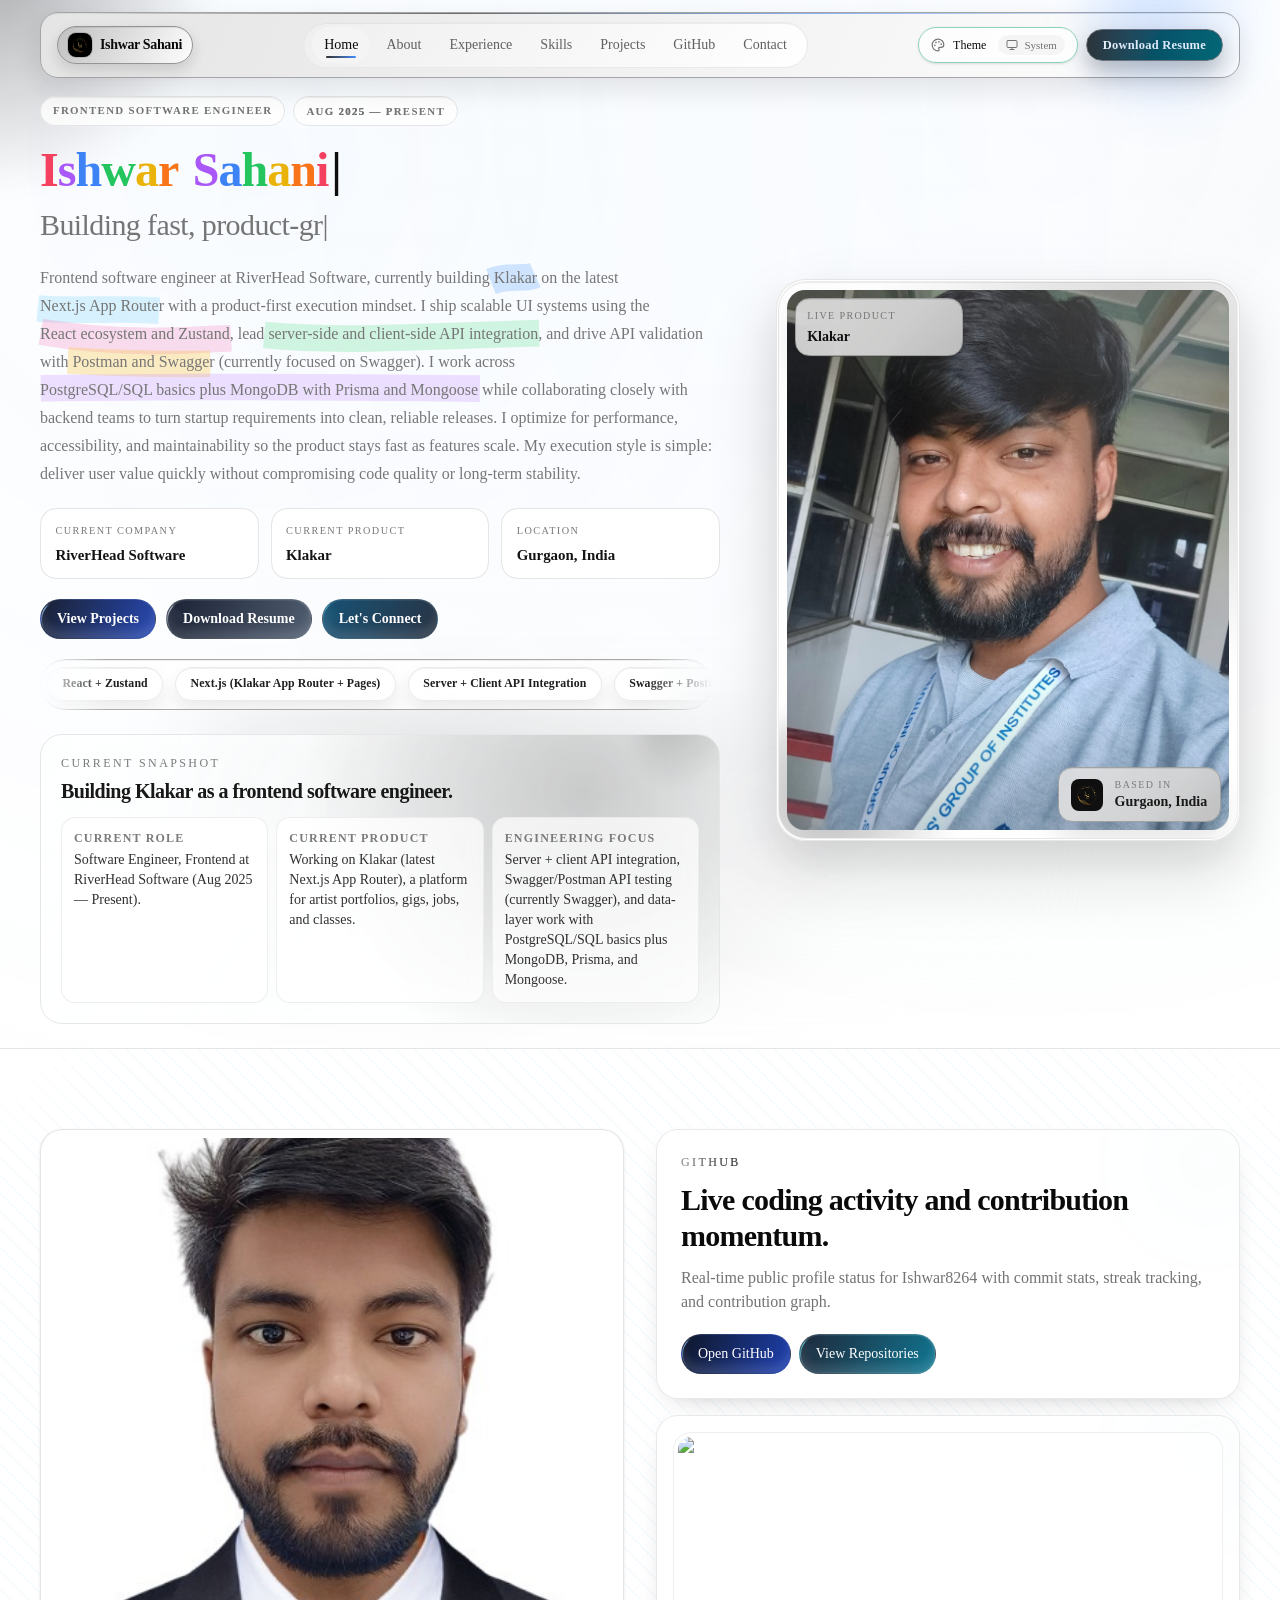
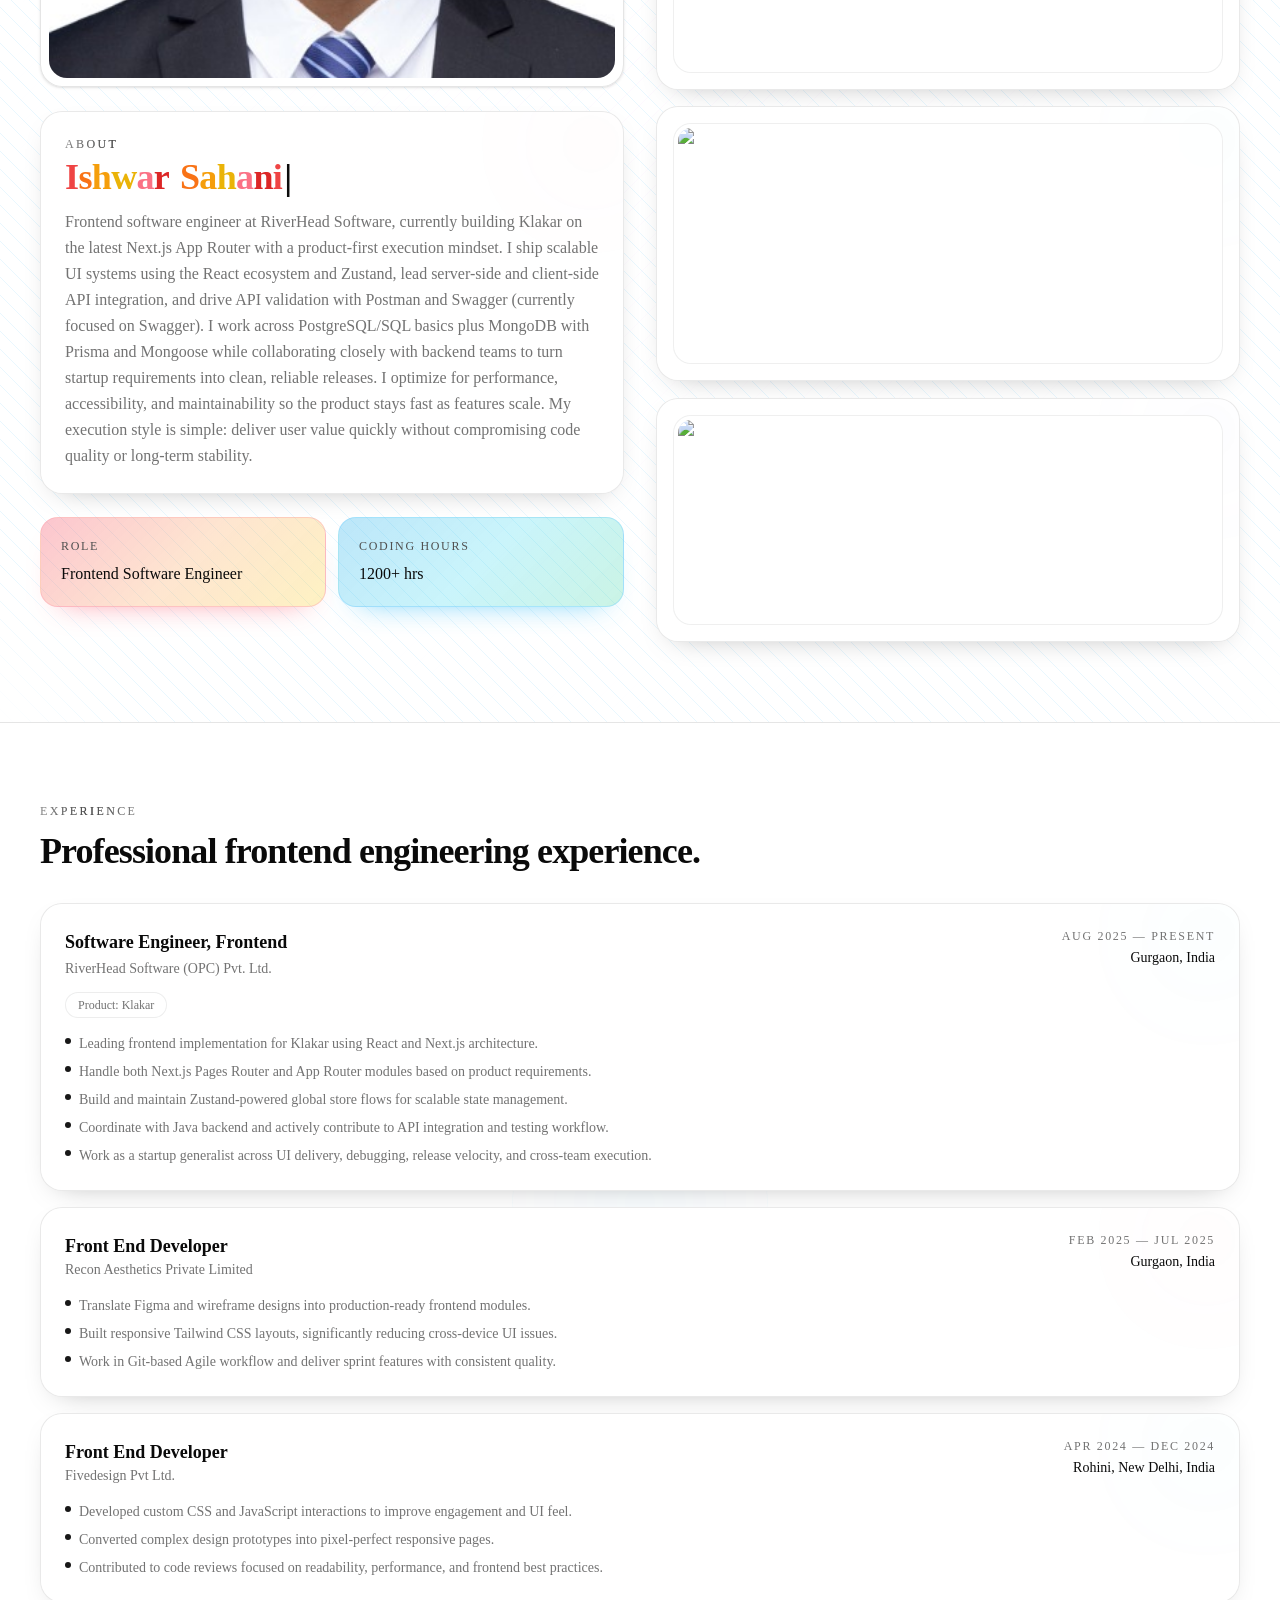
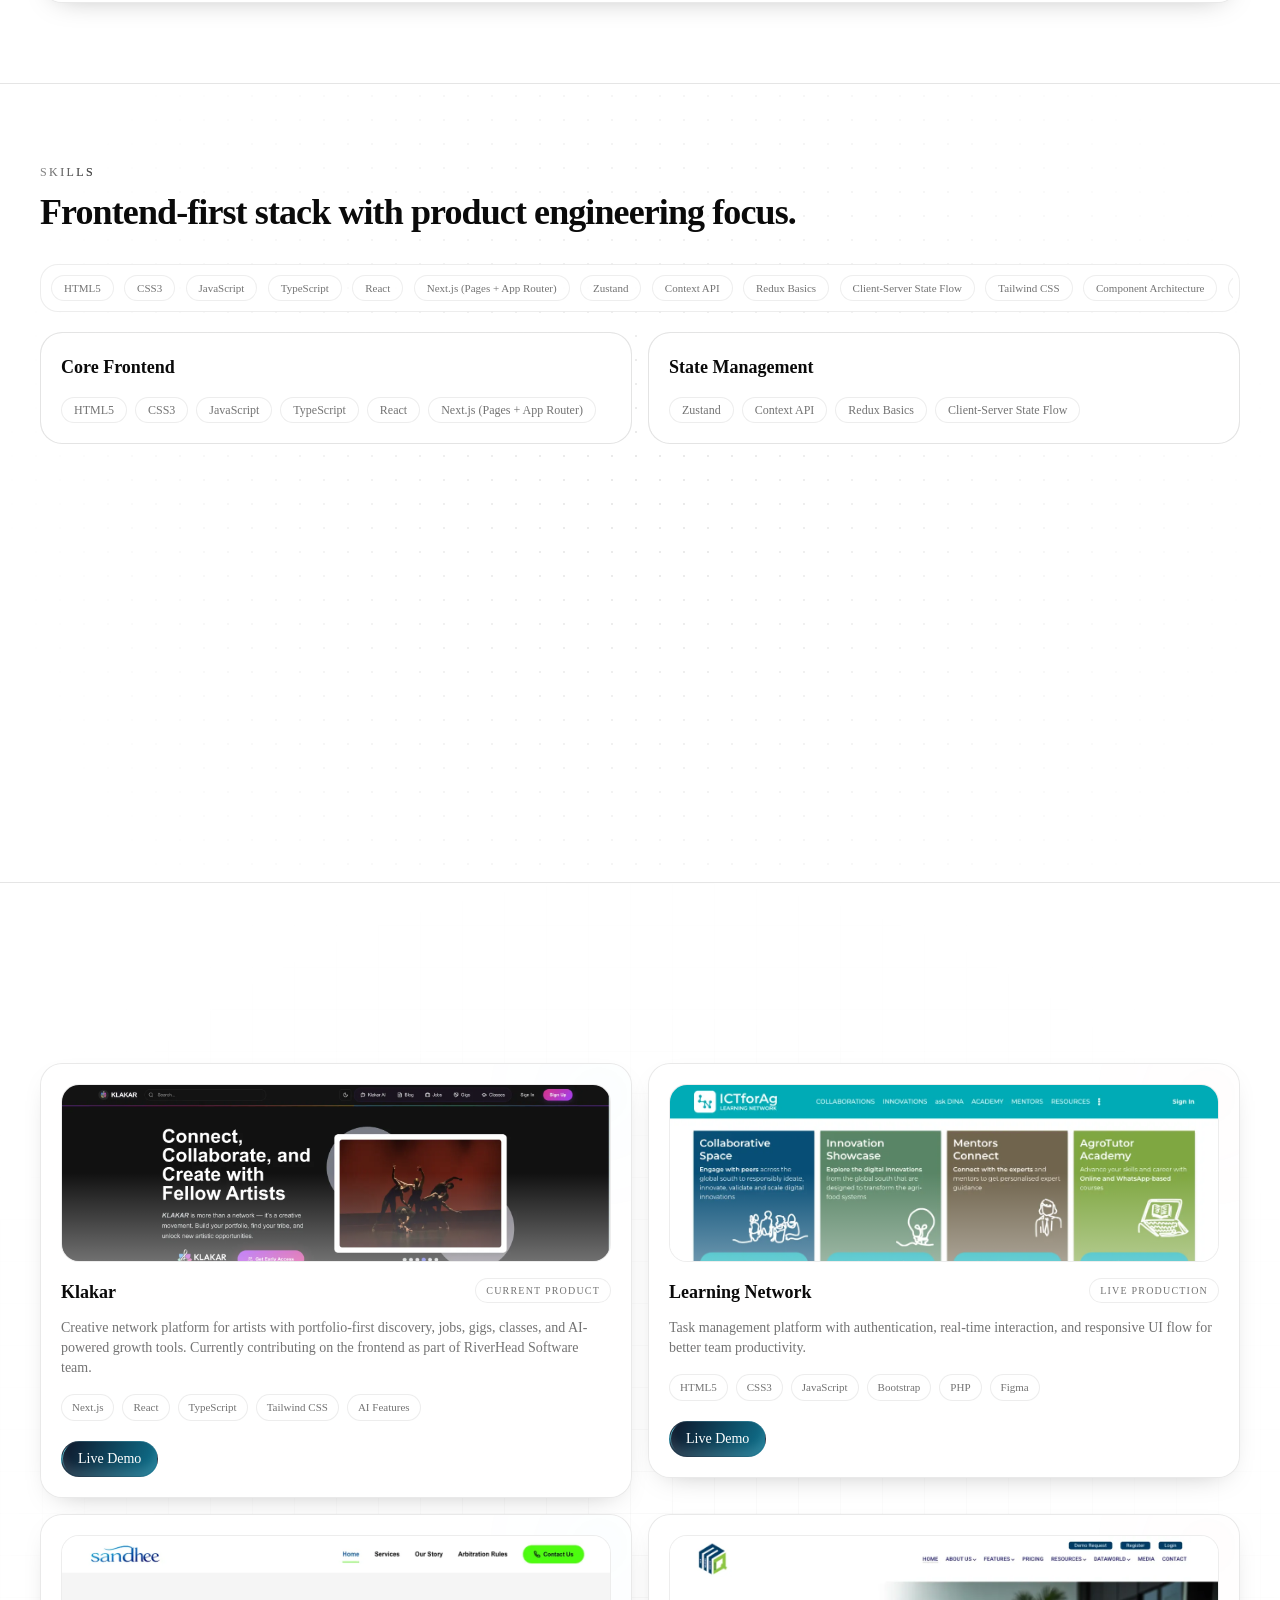
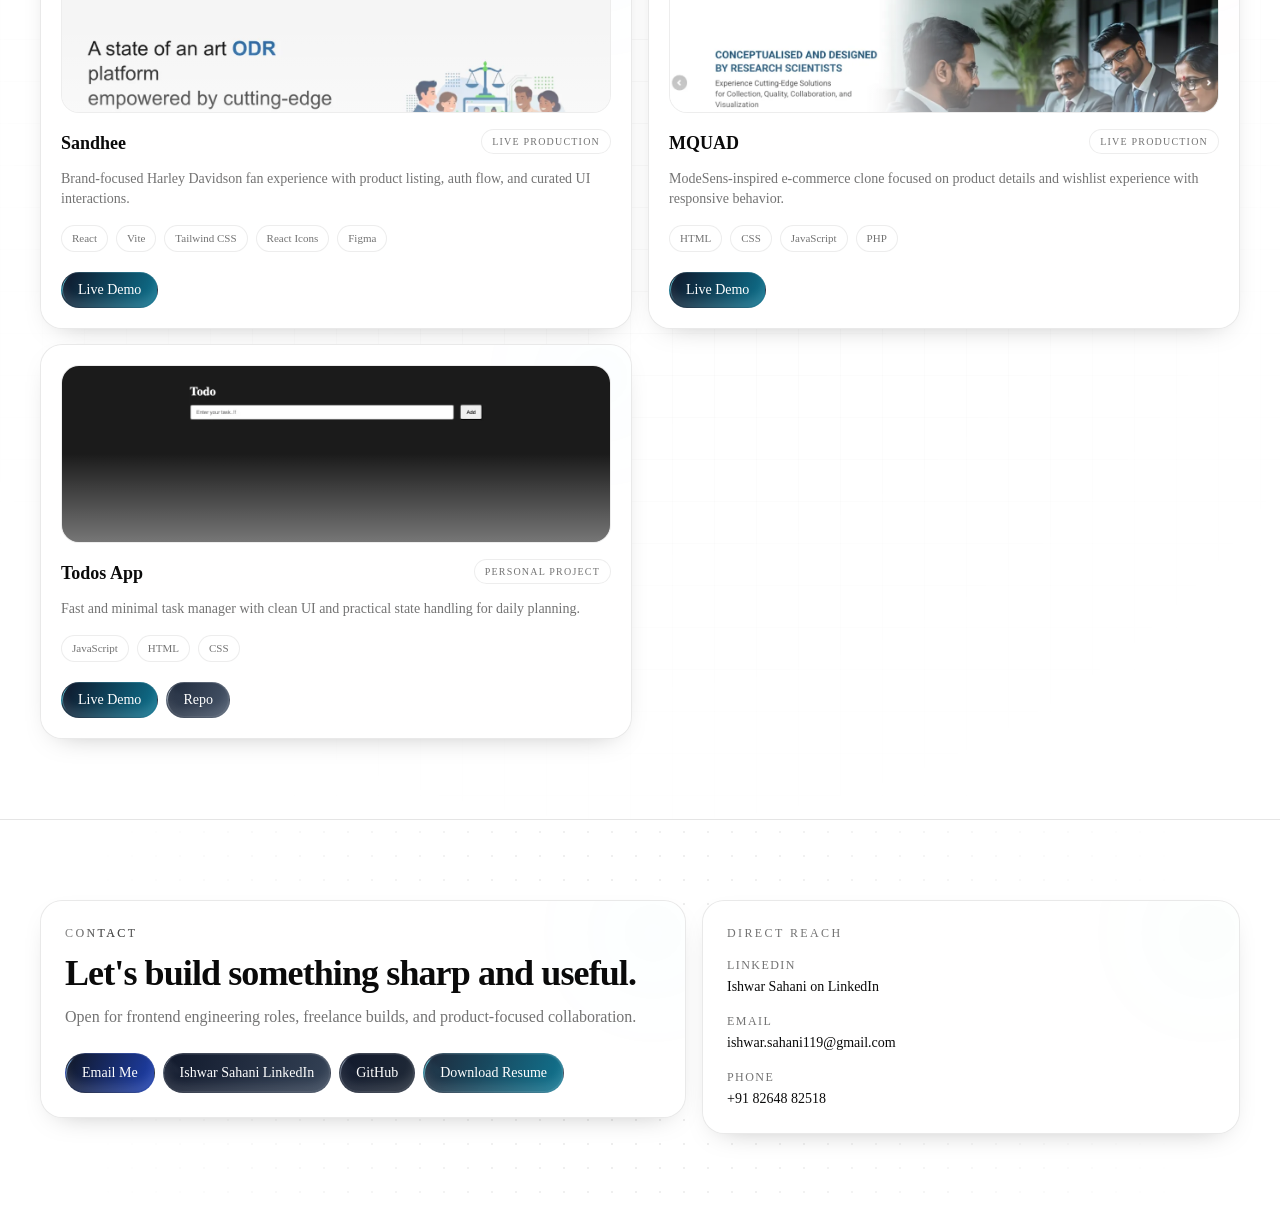
==== index.html @ e7cfccc3 "deploy: sync from Ishwar-portfolios Ishwar8264/Ishwar-portfolios@5ff9000e0f8aed02fa8dce75b6378cf4cdb" ====
<!DOCTYPE html><!--APe64No8SsorgvnJIvwfh--><html lang="en" data-theme="light"><head><meta charSet="utf-8"/><meta name="viewport" content="width=device-width, initial-scale=1"/><link rel="preload" href="/_next/static/media/797e433ab948586e-s.p.dbea232f.woff2" as="font" crossorigin="" type="font/woff2"/><link rel="preload" href="/_next/static/media/caa3a2e1cccd8315-s.p.853070df.woff2" as="font" crossorigin="" type="font/woff2"/><link rel="preload" as="image" href="/images/profile/img-2.jpeg"/><link rel="stylesheet" href="/_next/static/chunks/2473c16c0c2f6b5f.css" data-precedence="next"/><link rel="stylesheet" href="/_next/static/chunks/b6b9f4b87662d10c.css" data-precedence="next"/><link rel="preload" as="script" fetchPriority="low" href="/_next/static/chunks/5cfde6e378725494.js"/><script src="/_next/static/chunks/a226675e3e081fab.js" async=""></script><script src="/_next/static/chunks/944b1bac9eb97f57.js" async=""></script><script src="/_next/static/chunks/turbopack-bdfd19c14bf1aec5.js" async=""></script><script src="/_next/static/chunks/3e61cbef2b632a62.js" async=""></script><script src="/_next/static/chunks/22b500136fde671c.js" async=""></script><script src="/_next/static/chunks/7afe7a106416c6ff.js" async=""></script><script src="/_next/static/chunks/865cd0b466238447.js" async=""></script><script src="/_next/static/chunks/fa706fe1d84730b5.js" async=""></script><meta name="next-size-adjust" content=""/><title>Ishwar Sahani | Frontend Engineer</title><meta name="description" content="Modern portfolio of Ishwar Sahani, frontend software engineer focused on scalable UI architecture, performance, and startup product delivery."/><meta name="application-name" content="Ishwar Sahani"/><link rel="author" href="https://ishwar8264.github.io"/><meta name="author" content="Ishwar Sahani"/><link rel="manifest" href="/manifest.webmanifest"/><meta name="keywords" content="Ishwar Sahani,Frontend Engineer,Frontend Developer,Next.js Developer,React Developer,TypeScript,Tailwind CSS,Zustand,UI Performance,Portfolio Website,Gurgaon Frontend Engineer,Klakar,RiverHead Software"/><meta name="creator" content="Ishwar Sahani"/><meta name="publisher" content="Ishwar Sahani"/><meta name="robots" content="index, follow"/><meta name="googlebot" content="index, follow, max-video-preview:-1, max-image-preview:large, max-snippet:-1"/><meta name="category" content="technology"/><link rel="canonical" href="https://ishwar8264.github.io"/><meta name="mobile-web-app-capable" content="yes"/><meta name="apple-mobile-web-app-title" content="Ishwar"/><meta name="apple-mobile-web-app-status-bar-style" content="default"/><meta property="og:title" content="Ishwar Sahani | Frontend Engineer"/><meta property="og:description" content="Modern portfolio of Ishwar Sahani, frontend software engineer focused on scalable UI architecture, performance, and startup product delivery."/><meta property="og:url" content="https://ishwar8264.github.io"/><meta property="og:site_name" content="Ishwar Sahani"/><meta property="og:locale" content="en_IN"/><meta property="og:image" content="https://ishwar8264.github.io/icon.png"/><meta property="og:image:width" content="256"/><meta property="og:image:height" content="256"/><meta property="og:image:alt" content="Ishwar Sahani website logo"/><meta property="og:type" content="website"/><meta name="twitter:card" content="summary_large_image"/><meta name="twitter:creator" content="@Ishwar8264"/><meta name="twitter:title" content="Ishwar Sahani | Frontend Engineer"/><meta name="twitter:description" content="Modern portfolio of Ishwar Sahani, frontend software engineer focused on scalable UI architecture, performance, and startup product delivery."/><meta name="twitter:image" content="https://ishwar8264.github.io/icon.png"/><link rel="shortcut icon" href="/favicon.ico"/><link rel="icon" href="/favicon.ico?favicon.ec75c45a.ico" sizes="48x48" type="image/x-icon"/><link rel="icon" href="/favicon.ico" type="image/x-icon" sizes="48x48"/><link rel="icon" href="/icon.png" type="image/png" sizes="256x256"/><link rel="apple-touch-icon" href="/apple-icon.png" sizes="180x180" type="image/png"/><script>
  (() => {
    try {
      const storageKey = "ishwar-theme";
      const allowedThemes = ["system","light","dark","sunset","ocean","forest"];
      const darkThemes = ["dark","sunset","forest"];
      const fallbackTheme = "system";
      const getSystemTheme = () =>
        window.matchMedia("(prefers-color-scheme: dark)").matches
          ? "dark"
          : "light";

      const persisted = localStorage.getItem(storageKey);
      let nextTheme = fallbackTheme;

      if (persisted) {
        try {
          const parsed = JSON.parse(persisted);
          const storedTheme = parsed?.state?.theme;
          if (allowedThemes.includes(storedTheme)) {
            nextTheme = storedTheme;
          }
        } catch {
          if (allowedThemes.includes(persisted)) {
            nextTheme = persisted;
          }
        }
      }

      const resolvedTheme = nextTheme === "system" ? getSystemTheme() : nextTheme;
      const root = document.documentElement;
      root.setAttribute("data-theme-preference", nextTheme);
      root.setAttribute("data-theme", resolvedTheme);
      root.classList.toggle("dark", darkThemes.includes(resolvedTheme));
    } catch {
      // no-op
    }
  })();
</script><script src="/_next/static/chunks/a6dad97d9634a72d.js" noModule=""></script></head><body class="geist_a71539c9-module__T19VSG__variable geist_mono_8d43a2aa-module__8Li5zG__variable antialiased"><div hidden=""><!--$--><!--/$--></div><header class="portfolio-nav-root fixed inset-x-0 top-0 z-40"><div class="portfolio-nav-shell mx-auto mt-3 flex w-[min(1200px,95%)] items-center rounded-2xl border px-3 backdrop-blur-md md:px-4"><div class="flex h-14 w-full items-center justify-between gap-3 md:h-16"><a href="#home" class="portfolio-nav-brand shrink-0 rounded-full px-2.5 py-1.5 text-sm font-semibold tracking-tight"><span class="flex items-center gap-2"><img alt="Ishwar logo" loading="lazy" width="24" height="24" decoding="async" data-nimg="1" class="size-6 rounded-md object-contain" style="color:transparent" src="/images/profile/ishwar-logo.png"/><span class="hidden sm:inline">Ishwar Sahani</span><span class="sm:hidden">Ishwar</span></span></a><nav class="portfolio-nav-menu portfolio-nav-menu-tablet hidden items-center gap-1 rounded-full px-1.5 py-1 md:flex lg:hidden" aria-label="Primary"><a href="#home" class="portfolio-nav-link rounded-full font-medium text-muted-foreground transition-all px-2.5 py-1.5 text-xs portfolio-nav-link-active" aria-current="page">Home</a><a href="#about" class="portfolio-nav-link rounded-full font-medium text-muted-foreground transition-all px-2.5 py-1.5 text-xs">About</a><a href="#experience" class="portfolio-nav-link rounded-full font-medium text-muted-foreground transition-all px-2.5 py-1.5 text-xs">Experience</a><a href="#skills" class="portfolio-nav-link rounded-full font-medium text-muted-foreground transition-all px-2.5 py-1.5 text-xs">Skills</a><a href="#projects" class="portfolio-nav-link rounded-full font-medium text-muted-foreground transition-all px-2.5 py-1.5 text-xs">Projects</a><a href="#github" class="portfolio-nav-link rounded-full font-medium text-muted-foreground transition-all px-2.5 py-1.5 text-xs">GitHub</a><a href="#contact" class="portfolio-nav-link rounded-full font-medium text-muted-foreground transition-all px-2.5 py-1.5 text-xs">Contact</a></nav><nav class="portfolio-nav-menu portfolio-nav-menu-desktop hidden items-center gap-1 rounded-full px-2 py-1 lg:flex" aria-label="Primary"><a href="#home" class="portfolio-nav-link rounded-full px-3 py-2 text-sm font-medium text-muted-foreground transition-all portfolio-nav-link-active" aria-current="page">Home</a><a href="#about" class="portfolio-nav-link rounded-full px-3 py-2 text-sm font-medium text-muted-foreground transition-all">About</a><a href="#experience" class="portfolio-nav-link rounded-full px-3 py-2 text-sm font-medium text-muted-foreground transition-all">Experience</a><a href="#skills" class="portfolio-nav-link rounded-full px-3 py-2 text-sm font-medium text-muted-foreground transition-all">Skills</a><a href="#projects" class="portfolio-nav-link rounded-full px-3 py-2 text-sm font-medium text-muted-foreground transition-all">Projects</a><a href="#github" class="portfolio-nav-link rounded-full px-3 py-2 text-sm font-medium text-muted-foreground transition-all">GitHub</a><a href="#contact" class="portfolio-nav-link rounded-full px-3 py-2 text-sm font-medium text-muted-foreground transition-all">Contact</a></nav><div class="portfolio-nav-actions flex items-center gap-2"><div class="relative portfolio-nav-theme hidden md:block"><button type="button" tabindex="0" aria-haspopup="menu" id="base-ui-_R_6otb_" data-slot="dropdown-menu-trigger" aria-label="Change theme" class="group/button inline-flex shrink-0 items-center border bg-clip-padding font-medium whitespace-nowrap transition-all outline-none select-none focus-visible:border-ring focus-visible:ring-3 focus-visible:ring-ring/50 active:translate-y-px disabled:pointer-events-none disabled:opacity-50 aria-invalid:border-destructive aria-invalid:ring-3 aria-invalid:ring-destructive/20 dark:aria-invalid:border-destructive/50 dark:aria-invalid:ring-destructive/40 [&amp;_svg]:pointer-events-none [&amp;_svg]:shrink-0 border-border bg-background hover:bg-muted hover:text-foreground aria-expanded:bg-muted aria-expanded:text-foreground dark:border-input dark:bg-input/30 dark:hover:bg-input/50 gap-1 text-[0.8rem] in-data-[slot=button-group]:rounded-lg has-data-[icon=inline-end]:pr-1.5 has-data-[icon=inline-start]:pl-1.5 [&amp;_svg:not([class*=&#x27;size-&#x27;])]:size-3.5 portfolio-nav-theme-trigger h-9 rounded-full px-3 text-foreground shadow-sm justify-center"><span class="flex items-center gap-2"><svg xmlns="http://www.w3.org/2000/svg" width="24" height="24" viewBox="0 0 24 24" fill="none" stroke="currentColor" stroke-width="2" stroke-linecap="round" stroke-linejoin="round" class="lucide lucide-palette size-3.5 text-muted-foreground" aria-hidden="true"><path d="M12 22a1 1 0 0 1 0-20 10 9 0 0 1 10 9 5 5 0 0 1-5 5h-2.25a1.75 1.75 0 0 0-1.4 2.8l.3.4a1.75 1.75 0 0 1-1.4 2.8z"></path><circle cx="13.5" cy="6.5" r=".5" fill="currentColor"></circle><circle cx="17.5" cy="10.5" r=".5" fill="currentColor"></circle><circle cx="6.5" cy="12.5" r=".5" fill="currentColor"></circle><circle cx="8.5" cy="7.5" r=".5" fill="currentColor"></circle></svg><span class="text-xs font-medium">Theme</span></span><span class="ml-2 inline-flex items-center gap-1.5 rounded-full bg-muted px-2 py-0.5 text-[11px] font-medium text-muted-foreground"><svg xmlns="http://www.w3.org/2000/svg" width="24" height="24" viewBox="0 0 24 24" fill="none" stroke="currentColor" stroke-width="2" stroke-linecap="round" stroke-linejoin="round" class="lucide lucide-monitor size-3" aria-hidden="true"><rect width="20" height="14" x="2" y="3" rx="2"></rect><line x1="8" x2="16" y1="21" y2="21"></line><line x1="12" x2="12" y1="17" y2="21"></line></svg>System</span></button></div><a href="/resume/resume_ishwar_sahani.pdf" download="" class="portfolio-nav-cta h-8 items-center justify-center rounded-full px-4 text-[0.78rem] font-semibold tracking-[0.02em] transition-all hidden md:inline-flex">Download Resume</a><div class="md:hidden"><button type="button" tabindex="0" data-slot="button" aria-label="Open menu" aria-expanded="false" class="group/button inline-flex shrink-0 items-center justify-center border bg-clip-padding text-sm font-medium whitespace-nowrap transition-all outline-none select-none focus-visible:border-ring focus-visible:ring-3 focus-visible:ring-ring/50 active:translate-y-px disabled:pointer-events-none disabled:opacity-50 aria-invalid:border-destructive aria-invalid:ring-3 aria-invalid:ring-destructive/20 dark:aria-invalid:border-destructive/50 dark:aria-invalid:ring-destructive/40 [&amp;_svg]:pointer-events-none [&amp;_svg]:shrink-0 [&amp;_svg:not([class*=&#x27;size-&#x27;])]:size-4 border-border bg-background hover:bg-muted hover:text-foreground aria-expanded:bg-muted aria-expanded:text-foreground dark:border-input dark:bg-input/30 dark:hover:bg-input/50 size-7 rounded-[min(var(--radius-md),12px)] in-data-[slot=button-group]:rounded-lg portfolio-nav-toggle"><svg xmlns="http://www.w3.org/2000/svg" width="24" height="24" viewBox="0 0 24 24" fill="none" stroke="currentColor" stroke-width="2" stroke-linecap="round" stroke-linejoin="round" class="lucide lucide-menu" aria-hidden="true"><path d="M4 5h16"></path><path d="M4 12h16"></path><path d="M4 19h16"></path></svg></button><button aria-hidden="true" class="fixed inset-0 z-40 bg-background/60 backdrop-blur-sm transition-opacity pointer-events-none opacity-0"></button><div class="portfolio-nav-mobile-panel fixed inset-x-4 top-[4.7rem] z-50 rounded-2xl border p-3 transition-all pointer-events-none -translate-y-2 opacity-0"><nav class="grid gap-1"><a href="#home" class="portfolio-nav-mobile-link rounded-lg px-3 py-2 text-sm font-medium transition-colors portfolio-nav-mobile-link-active" aria-current="page">Home</a><a href="#about" class="portfolio-nav-mobile-link rounded-lg px-3 py-2 text-sm font-medium transition-colors">About</a><a href="#experience" class="portfolio-nav-mobile-link rounded-lg px-3 py-2 text-sm font-medium transition-colors">Experience</a><a href="#skills" class="portfolio-nav-mobile-link rounded-lg px-3 py-2 text-sm font-medium transition-colors">Skills</a><a href="#projects" class="portfolio-nav-mobile-link rounded-lg px-3 py-2 text-sm font-medium transition-colors">Projects</a><a href="#github" class="portfolio-nav-mobile-link rounded-lg px-3 py-2 text-sm font-medium transition-colors">GitHub</a><a href="#contact" class="portfolio-nav-mobile-link rounded-lg px-3 py-2 text-sm font-medium transition-colors">Contact</a></nav><div class="portfolio-nav-mobile-divider mt-3 border-t pt-3"><div class="relative w-full portfolio-nav-theme"><button type="button" tabindex="0" aria-haspopup="menu" id="base-ui-_R_3notb_" data-slot="dropdown-menu-trigger" aria-label="Change theme" class="group/button inline-flex shrink-0 items-center border bg-clip-padding font-medium whitespace-nowrap transition-all outline-none select-none focus-visible:border-ring focus-visible:ring-3 focus-visible:ring-ring/50 active:translate-y-px disabled:pointer-events-none disabled:opacity-50 aria-invalid:border-destructive aria-invalid:ring-3 aria-invalid:ring-destructive/20 dark:aria-invalid:border-destructive/50 dark:aria-invalid:ring-destructive/40 [&amp;_svg]:pointer-events-none [&amp;_svg]:shrink-0 border-border bg-background hover:bg-muted hover:text-foreground aria-expanded:bg-muted aria-expanded:text-foreground dark:border-input dark:bg-input/30 dark:hover:bg-input/50 gap-1 text-[0.8rem] in-data-[slot=button-group]:rounded-lg has-data-[icon=inline-end]:pr-1.5 has-data-[icon=inline-start]:pl-1.5 [&amp;_svg:not([class*=&#x27;size-&#x27;])]:size-3.5 portfolio-nav-theme-trigger h-9 rounded-full px-3 text-foreground shadow-sm w-full justify-between"><span class="flex items-center gap-2"><svg xmlns="http://www.w3.org/2000/svg" width="24" height="24" viewBox="0 0 24 24" fill="none" stroke="currentColor" stroke-width="2" stroke-linecap="round" stroke-linejoin="round" class="lucide lucide-palette size-3.5 text-muted-foreground" aria-hidden="true"><path d="M12 22a1 1 0 0 1 0-20 10 9 0 0 1 10 9 5 5 0 0 1-5 5h-2.25a1.75 1.75 0 0 0-1.4 2.8l.3.4a1.75 1.75 0 0 1-1.4 2.8z"></path><circle cx="13.5" cy="6.5" r=".5" fill="currentColor"></circle><circle cx="17.5" cy="10.5" r=".5" fill="currentColor"></circle><circle cx="6.5" cy="12.5" r=".5" fill="currentColor"></circle><circle cx="8.5" cy="7.5" r=".5" fill="currentColor"></circle></svg><span class="text-xs font-medium">Theme</span></span><span class="ml-2 inline-flex items-center gap-1.5 rounded-full bg-muted px-2 py-0.5 text-[11px] font-medium text-muted-foreground"><svg xmlns="http://www.w3.org/2000/svg" width="24" height="24" viewBox="0 0 24 24" fill="none" stroke="currentColor" stroke-width="2" stroke-linecap="round" stroke-linejoin="round" class="lucide lucide-monitor size-3" aria-hidden="true"><rect width="20" height="14" x="2" y="3" rx="2"></rect><line x1="8" x2="16" y1="21" y2="21"></line><line x1="12" x2="12" y1="17" y2="21"></line></svg>System</span></button></div></div><a class="group/button inline-flex shrink-0 items-center border border-transparent bg-clip-padding whitespace-nowrap transition-all outline-none select-none focus-visible:border-ring focus-visible:ring-3 focus-visible:ring-ring/50 active:translate-y-px disabled:pointer-events-none disabled:opacity-50 aria-invalid:border-destructive aria-invalid:ring-3 aria-invalid:ring-destructive/20 dark:aria-invalid:border-destructive/50 dark:aria-invalid:ring-destructive/40 [&amp;_svg]:pointer-events-none [&amp;_svg]:shrink-0 bg-primary text-primary-foreground [a]:hover:bg-primary/80 gap-1 px-2.5 in-data-[slot=button-group]:rounded-lg has-data-[icon=inline-end]:pr-1.5 has-data-[icon=inline-start]:pl-1.5 [&amp;_svg:not([class*=&#x27;size-&#x27;])]:size-3.5 portfolio-nav-cta mt-3 h-9 w-full justify-center rounded-xl text-[0.82rem] font-semibold" href="/resume/resume_ishwar_sahani.pdf" download="">Download Resume</a></div></div></div></div></div></header><div><main class="bg-background text-foreground"><script type="application/ld+json">{"@context":"https://schema.org","@graph":[{"@type":"WebSite","@id":"https://ishwar8264.github.io#website","url":"https://ishwar8264.github.io","name":"Ishwar Sahani Portfolio","description":"Portfolio website of Ishwar Sahani, frontend software engineer focused on performant and scalable UI systems.","inLanguage":"en"},{"@type":"Person","@id":"https://ishwar8264.github.io#person","name":"Ishwar Sahani","url":"https://ishwar8264.github.io","image":"https://ishwar8264.github.io/icon.png","jobTitle":"Frontend Software Engineer","worksFor":{"@type":"Organization","name":"RiverHead Software"},"sameAs":["https://www.linkedin.com/in/ishwarsahani/","https://github.com/Ishwar8264"],"knowsAbout":["React + Zustand","Next.js (Klakar App Router + Pages)","Server + Client API Integration","Swagger + Postman API Testing","PostgreSQL + SQL Basics","MongoDB + Prisma + Mongoose","TypeScript","Tailwind CSS","Startup Product Delivery"],"address":{"@type":"PostalAddress","addressLocality":"Gurgaon","addressCountry":"IN"}}]}</script><section id="home" class="hero-wrap"><div aria-hidden="true" class="hero-background"><div class="h-full w-full hero-flickering-grid"><canvas class="pointer-events-none" style="width:0;height:0"></canvas></div><div class="pointer-events-none absolute inset-0 isolate overflow-hidden rounded-[inherit] hero-light-rays hidden md:block" style="--light-rays-color:rgba(96, 165, 250, 0.22);--light-rays-blur:22px;--light-rays-length:52vh"><div class="absolute inset-0 overflow-hidden"><div aria-hidden="true" class="absolute inset-0 opacity-60" style="background:radial-gradient(circle at 20% 15%, color-mix(in srgb, var(--light-rays-color) 45%, transparent), transparent 70%)"></div><div aria-hidden="true" class="absolute inset-0 opacity-60" style="background:radial-gradient(circle at 80% 10%, color-mix(in srgb, var(--light-rays-color) 35%, transparent), transparent 75%)"></div><div class="pointer-events-none absolute -top-[12%] left-[var(--ray-left)] h-[var(--light-rays-length)] w-[var(--ray-width)] origin-top -translate-x-1/2 rounded-full bg-linear-to-b from-[color-mix(in_srgb,var(--light-rays-color)_70%,transparent)] to-transparent opacity-0 mix-blend-screen blur-[var(--light-rays-blur)]" style="--ray-left:21.128176511399776%;--ray-width:286.5970629447927px;transform:rotate(25.691359287086918deg)"></div><div class="pointer-events-none absolute -top-[12%] left-[var(--ray-left)] h-[var(--light-rays-length)] w-[var(--ray-width)] origin-top -translate-x-1/2 rounded-full bg-linear-to-b from-[color-mix(in_srgb,var(--light-rays-color)_70%,transparent)] to-transparent opacity-0 mix-blend-screen blur-[var(--light-rays-blur)]" style="--ray-left:70.8425766659893%;--ray-width:262.90637895776854px;transform:rotate(23.879466789619684deg)"></div><div class="pointer-events-none absolute -top-[12%] left-[var(--ray-left)] h-[var(--light-rays-length)] w-[var(--ray-width)] origin-top -translate-x-1/2 rounded-full bg-linear-to-b from-[color-mix(in_srgb,var(--light-rays-color)_70%,transparent)] to-transparent opacity-0 mix-blend-screen blur-[var(--light-rays-blur)]" style="--ray-left:23.014522570618%;--ray-width:226.42835607637647px;transform:rotate(12.51609401123794deg)"></div><div class="pointer-events-none absolute -top-[12%] left-[var(--ray-left)] h-[var(--light-rays-length)] w-[var(--ray-width)] origin-top -translate-x-1/2 rounded-full bg-linear-to-b from-[color-mix(in_srgb,var(--light-rays-color)_70%,transparent)] to-transparent opacity-0 mix-blend-screen blur-[var(--light-rays-blur)]" style="--ray-left:13.37281312071623%;--ray-width:198.29314075623154px;transform:rotate(-12.66321699087561deg)"></div><div class="pointer-events-none absolute -top-[12%] left-[var(--ray-left)] h-[var(--light-rays-length)] w-[var(--ray-width)] origin-top -translate-x-1/2 rounded-full bg-linear-to-b from-[color-mix(in_srgb,var(--light-rays-color)_70%,transparent)] to-transparent opacity-0 mix-blend-screen blur-[var(--light-rays-blur)]" style="--ray-left:36.35024261788786%;--ray-width:192.9722567684358px;transform:rotate(12.614942457019929deg)"></div></div></div></div><div class="hero-grid mx-auto grid min-h-[100svh] w-[min(1200px,95%)] items-center gap-8 pt-24 pb-8 md:pt-28 md:pb-10 lg:grid-cols-[1.2fr_0.8fr] lg:gap-10 lg:pt-24 lg:pb-6"><div class="min-w-0 flex flex-col justify-center gap-5 lg:pr-4"><div style="opacity:0;filter:blur(0px);transform:translateY(-6px)"><div class="flex flex-wrap gap-2"><div class="hero-pill"><div class="hero-pill-sparkles text-[0.68rem] font-semibold tracking-[0.12em] uppercase" style="--sparkles-first-color:#60a5fa;--sparkles-second-color:#f472b6"><span class="relative inline-block"><strong>Frontend Software Engineer</strong></span></div></div><div class="hero-pill"><span style="--shiny-width:100px" class="mx-auto max-w-md dark:text-neutral-400/70 animate-shiny-text bg-size-[var(--shiny-width)_100%] bg-clip-text bg-position-[0_0] bg-no-repeat [transition:background-position_1s_cubic-bezier(.6,.6,0,1)_infinite] bg-linear-to-r from-transparent via-black/80 via-50% to-transparent dark:via-white/80 text-[0.68rem] font-semibold tracking-[0.12em] uppercase text-muted-foreground">Aug 2025 — Present</span></div></div></div><div style="opacity:0;filter:blur(0px);transform:translateY(-6px)"><div class="max-w-4xl"><h1 class="leading-[1.06] font-semibold tracking-tight"><span class="hero-name-glow"><span role="text" aria-label="Ishwar Sahani" class="animated-name-root text-3xl sm:text-5xl animated-name-place-hero animated-name-palette-neon"><span aria-hidden="true" class="animated-name-cursor">|</span></span></span></h1><p class="tracking-[-0.02em] hero-tagline mt-3 block text-xl leading-tight font-medium text-muted-foreground sm:text-3xl"><span class="inline-block animate-blink-cursor">|</span></p></div></div><div style="opacity:0;filter:blur(0px);transform:translateY(-6px)"><p class="max-w-3xl text-sm leading-7 text-muted-foreground sm:text-base"><span>Frontend software engineer at RiverHead Software, currently building </span><span class="relative inline-block bg-transparent">Klakar</span><span> on the latest </span><span class="relative inline-block bg-transparent">Next.js App Router</span><span> with a product-first execution mindset. I ship scalable UI systems using the </span><span class="relative inline-block bg-transparent">React ecosystem and Zustand</span><span>, lead </span><span class="relative inline-block bg-transparent">server-side and client-side API integration</span><span>, and drive API validation with </span><span class="relative inline-block bg-transparent">Postman and Swagger</span><span> (currently focused on Swagger). I work across </span><span class="relative inline-block bg-transparent">PostgreSQL/SQL basics plus MongoDB with Prisma and Mongoose</span><span> while collaborating closely with backend teams to turn startup requirements into clean, reliable releases. I optimize for performance, accessibility, and maintainability so the product stays fast as features scale. My execution style is simple: deliver user value quickly without compromising code quality or long-term stability.</span></p></div><div style="opacity:0;filter:blur(0px);transform:translateY(-6px)"><div class="grid gap-3 sm:grid-cols-3"><div class="group relative isolate overflow-hidden rounded-[inherit] border border-transparent hero-metric-card" style="background:linear-gradient(var(--color-background) 0 0) padding-box, linear-gradient(135deg, #f97316, #f43f5e) border-box"><div class="bg-background absolute inset-px z-20 rounded-[inherit]"></div><div class="pointer-events-none absolute inset-px z-30 rounded-[inherit] opacity-0 transition-opacity duration-300 group-hover:opacity-100" style="background:none;opacity:0.2"></div><div class="relative z-40"><p class="hero-metric-label">Current Company</p><p class="hero-metric-value">RiverHead Software</p></div></div><div class="group relative isolate overflow-hidden rounded-[inherit] border border-transparent hero-metric-card" style="background:linear-gradient(var(--color-background) 0 0) padding-box, linear-gradient(135deg, #0ea5e9, #2563eb) border-box"><div class="bg-background absolute inset-px z-20 rounded-[inherit]"></div><div class="pointer-events-none absolute inset-px z-30 rounded-[inherit] opacity-0 transition-opacity duration-300 group-hover:opacity-100" style="background:none;opacity:0.2"></div><div class="relative z-40"><p class="hero-metric-label">Current Product</p><p class="hero-metric-value">Klakar</p></div></div><div class="group relative isolate overflow-hidden rounded-[inherit] border border-transparent hero-metric-card" style="background:linear-gradient(var(--color-background) 0 0) padding-box, linear-gradient(135deg, #8b5cf6, #22c55e) border-box"><div class="bg-background absolute inset-px z-20 rounded-[inherit]"></div><div class="pointer-events-none absolute inset-px z-30 rounded-[inherit] opacity-0 transition-opacity duration-300 group-hover:opacity-100" style="background:none;opacity:0.2"></div><div class="relative z-40"><p class="hero-metric-label">Location</p><p class="hero-metric-value">Gurgaon, India</p></div></div></div></div><div style="opacity:0;filter:blur(0px);transform:translateY(-6px)"><div class="flex flex-wrap items-center gap-2.5"><a style="--spread:90deg;--shimmer-color:#93c5fd;--radius:100px;--speed:3s;--cut:0.05em;--bg:linear-gradient(115deg, rgb(15,23,42), rgb(30,64,175))" class="group relative z-0 flex cursor-pointer items-center justify-center overflow-hidden [border-radius:var(--radius)] border border-white/10 py-3 whitespace-nowrap text-white [background:var(--bg)] transform-gpu transition-transform duration-300 ease-in-out active:translate-y-px h-10 px-4 text-sm font-semibold" href="#projects"><div class="-z-30 blur-[2px] @container-[size] absolute inset-0 overflow-visible"><div class="absolute inset-0 aspect-[1] h-[100cqh] rounded-none [mask:none] motion-safe:group-hover:animate-shimmer-slide motion-safe:group-focus-visible:animate-shimmer-slide"><div class="absolute -inset-full w-auto [translate:0_0] rotate-0 [background:conic-gradient(from_calc(270deg-(var(--spread)*0.5)),transparent_0,var(--shimmer-color)_var(--spread),transparent_var(--spread))] motion-safe:group-hover:animate-spin-around motion-safe:group-focus-visible:animate-spin-around"></div></div></div>View Projects<div class="absolute inset-0 size-full rounded-2xl px-4 py-1.5 text-sm font-medium shadow-[inset_0_-8px_10px_#ffffff1f] transform-gpu transition-all duration-300 ease-in-out group-hover:shadow-[inset_0_-6px_10px_#ffffff3f] group-active:shadow-[inset_0_-10px_10px_#ffffff3f]"></div><div class="absolute inset-(--cut) -z-20 [border-radius:var(--radius)] [background:var(--bg)]"></div></a><a style="--spread:90deg;--shimmer-color:#cbd5e1;--radius:100px;--speed:3s;--cut:0.05em;--bg:linear-gradient(115deg, rgba(15,23,42,0.92), rgba(71,85,105,0.92))" class="group relative z-0 flex cursor-pointer items-center justify-center overflow-hidden [border-radius:var(--radius)] border border-white/10 py-3 whitespace-nowrap text-white [background:var(--bg)] transform-gpu transition-transform duration-300 ease-in-out active:translate-y-px h-10 px-4 text-sm font-semibold" href="/resume/resume_ishwar_sahani.pdf" download=""><div class="-z-30 blur-[2px] @container-[size] absolute inset-0 overflow-visible"><div class="absolute inset-0 aspect-[1] h-[100cqh] rounded-none [mask:none] motion-safe:group-hover:animate-shimmer-slide motion-safe:group-focus-visible:animate-shimmer-slide"><div class="absolute -inset-full w-auto [translate:0_0] rotate-0 [background:conic-gradient(from_calc(270deg-(var(--spread)*0.5)),transparent_0,var(--shimmer-color)_var(--spread),transparent_var(--spread))] motion-safe:group-hover:animate-spin-around motion-safe:group-focus-visible:animate-spin-around"></div></div></div>Download Resume<div class="absolute inset-0 size-full rounded-2xl px-4 py-1.5 text-sm font-medium shadow-[inset_0_-8px_10px_#ffffff1f] transform-gpu transition-all duration-300 ease-in-out group-hover:shadow-[inset_0_-6px_10px_#ffffff3f] group-active:shadow-[inset_0_-10px_10px_#ffffff3f]"></div><div class="absolute inset-(--cut) -z-20 [border-radius:var(--radius)] [background:var(--bg)]"></div></a><a style="--spread:90deg;--shimmer-color:#67e8f9;--radius:100px;--speed:3s;--cut:0.05em;--bg:linear-gradient(115deg, rgba(12,74,110,0.94), rgba(30,41,59,0.94))" class="group relative z-0 flex cursor-pointer items-center justify-center overflow-hidden [border-radius:var(--radius)] border border-white/10 py-3 whitespace-nowrap text-white [background:var(--bg)] transform-gpu transition-transform duration-300 ease-in-out active:translate-y-px h-10 px-4 text-sm font-semibold" href="mailto:ishwar.sahani119@gmail.com"><div class="-z-30 blur-[2px] @container-[size] absolute inset-0 overflow-visible"><div class="absolute inset-0 aspect-[1] h-[100cqh] rounded-none [mask:none] motion-safe:group-hover:animate-shimmer-slide motion-safe:group-focus-visible:animate-shimmer-slide"><div class="absolute -inset-full w-auto [translate:0_0] rotate-0 [background:conic-gradient(from_calc(270deg-(var(--spread)*0.5)),transparent_0,var(--shimmer-color)_var(--spread),transparent_var(--spread))] motion-safe:group-hover:animate-spin-around motion-safe:group-focus-visible:animate-spin-around"></div></div></div>Let&#x27;s Connect<div class="absolute inset-0 size-full rounded-2xl px-4 py-1.5 text-sm font-medium shadow-[inset_0_-8px_10px_#ffffff1f] transform-gpu transition-all duration-300 ease-in-out group-hover:shadow-[inset_0_-6px_10px_#ffffff3f] group-active:shadow-[inset_0_-10px_10px_#ffffff3f]"></div><div class="absolute inset-(--cut) -z-20 [border-radius:var(--radius)] [background:var(--bg)]"></div></a></div></div><div style="opacity:0;filter:blur(0px);transform:translateY(-6px)"><div class="hero-marquee-shell"><div class="group flex gap-(--gap) overflow-hidden p-2 flex-row hero-marquee [--duration:44s] [--gap:0.75rem]"><div class="flex shrink-0 justify-around gap-(--gap) animate-marquee flex-row group-hover:[animation-play-state:paused]"><div class="hero-marquee-track"><span class="hero-marquee-item">React + Zustand</span><span class="hero-marquee-item">Next.js (Klakar App Router + Pages)</span><span class="hero-marquee-item">Server + Client API Integration</span><span class="hero-marquee-item">Swagger + Postman API Testing</span><span class="hero-marquee-item">PostgreSQL + SQL Basics</span><span class="hero-marquee-item">MongoDB + Prisma + Mongoose</span><span class="hero-marquee-item">TypeScript</span><span class="hero-marquee-item">Tailwind CSS</span><span class="hero-marquee-item">Startup Product Delivery</span></div></div><div class="flex shrink-0 justify-around gap-(--gap) animate-marquee flex-row group-hover:[animation-play-state:paused]"><div class="hero-marquee-track"><span class="hero-marquee-item">React + Zustand</span><span class="hero-marquee-item">Next.js (Klakar App Router + Pages)</span><span class="hero-marquee-item">Server + Client API Integration</span><span class="hero-marquee-item">Swagger + Postman API Testing</span><span class="hero-marquee-item">PostgreSQL + SQL Basics</span><span class="hero-marquee-item">MongoDB + Prisma + Mongoose</span><span class="hero-marquee-item">TypeScript</span><span class="hero-marquee-item">Tailwind CSS</span><span class="hero-marquee-item">Startup Product Delivery</span></div></div></div></div></div><div style="opacity:0;filter:blur(0px);transform:translateY(-6px)"><div class="motion-demo-shell relative mt-1 overflow-hidden rounded-3xl border border-border bg-card/70 p-4 sm:p-5"><div aria-hidden="true" class="motion-demo-orb absolute -top-14 -right-8 h-28 w-28 rounded-full" style="opacity:0;transform:scale(0.75)"></div><div class="relative z-10" style="opacity:0;transform:translateY(12px)"><p class="text-xs uppercase tracking-[0.2em] text-muted-foreground">Current Snapshot</p><h3 class="mt-1.5 text-lg font-semibold tracking-tight sm:text-xl">Building Klakar as a frontend software engineer.</h3></div><div class="relative z-10 mt-3 grid gap-2 md:grid-cols-3"><article class="motion-demo-card rounded-xl border border-border/70 bg-background/75 p-3 transition-transform duration-300 hover:-translate-y-0.5" style="opacity:0;transform:translateY(20px)"><h4 class="text-xs font-semibold uppercase tracking-[0.1em] text-muted-foreground">Current Role</h4><p class="mt-1 text-sm text-foreground/90">Software Engineer, Frontend at RiverHead Software (Aug 2025 — Present).</p></article><article class="motion-demo-card rounded-xl border border-border/70 bg-background/75 p-3 transition-transform duration-300 hover:-translate-y-0.5" style="opacity:0;transform:translateY(20px)"><h4 class="text-xs font-semibold uppercase tracking-[0.1em] text-muted-foreground">Current Product</h4><p class="mt-1 text-sm text-foreground/90">Working on Klakar (latest Next.js App Router), a platform for artist portfolios, gigs, jobs, and classes.</p></article><article class="motion-demo-card rounded-xl border border-border/70 bg-background/75 p-3 transition-transform duration-300 hover:-translate-y-0.5" style="opacity:0;transform:translateY(20px)"><h4 class="text-xs font-semibold uppercase tracking-[0.1em] text-muted-foreground">Engineering Focus</h4><p class="mt-1 text-sm text-foreground/90">Server + client API integration, Swagger/Postman API testing (currently Swagger), and data-layer work with PostgreSQL/SQL basics plus MongoDB, Prisma, and Mongoose.</p></article></div></div></div></div><div class="flex min-w-0 items-center lg:justify-end" style="opacity:0;filter:blur(0px);transform:translateX(6px)"><div class="group relative isolate overflow-hidden border border-transparent hero-image-card-shell w-full rounded-[1.85rem] p-px" style="background:linear-gradient(var(--color-background) 0 0) padding-box, linear-gradient(135deg, #60a5fa, #f472b6) border-box"><div class="bg-background absolute inset-px z-20 rounded-[inherit]"></div><div aria-hidden="true" class="pointer-events-none absolute z-30" style="width:280px;height:280px;border-radius:9999px;filter:blur(82px);background:linear-gradient(90deg, #60a5fa, #f472b6);mix-blend-mode:screen;will-change:transform, opacity;opacity:0;transform:translateX(-280px) translateY(-280px) translateX(-50%) translateY(-50%)"></div><div class="relative z-40"><div class="hero-image-shell relative w-full overflow-hidden rounded-[calc(1.85rem-1px)] border border-border/70 p-2"><div aria-hidden="true" class="hero-image-backdrop"><div class="pointer-events-none absolute inset-0 isolate overflow-hidden rounded-[inherit] hero-image-rays hidden lg:block" style="--light-rays-color:rgba(255, 255, 255, 0.16);--light-rays-blur:14px;--light-rays-length:36vh"><div class="absolute inset-0 overflow-hidden"><div aria-hidden="true" class="absolute inset-0 opacity-60" style="background:radial-gradient(circle at 20% 15%, color-mix(in srgb, var(--light-rays-color) 45%, transparent), transparent 70%)"></div><div aria-hidden="true" class="absolute inset-0 opacity-60" style="background:radial-gradient(circle at 80% 10%, color-mix(in srgb, var(--light-rays-color) 35%, transparent), transparent 75%)"></div><div class="pointer-events-none absolute -top-[12%] left-[var(--ray-left)] h-[var(--light-rays-length)] w-[var(--ray-width)] origin-top -translate-x-1/2 rounded-full bg-linear-to-b from-[color-mix(in_srgb,var(--light-rays-color)_70%,transparent)] to-transparent opacity-0 mix-blend-screen blur-[var(--light-rays-blur)]" style="--ray-left:55.59439097800292%;--ray-width:195.6246920896946px;transform:rotate(-2.8991797896266647deg)"></div><div class="pointer-events-none absolute -top-[12%] left-[var(--ray-left)] h-[var(--light-rays-length)] w-[var(--ray-width)] origin-top -translate-x-1/2 rounded-full bg-linear-to-b from-[color-mix(in_srgb,var(--light-rays-color)_70%,transparent)] to-transparent opacity-0 mix-blend-screen blur-[var(--light-rays-blur)]" style="--ray-left:69.83581155406088%;--ray-width:309.7625386273894px;transform:rotate(-0.7612472453453023deg)"></div><div class="pointer-events-none absolute -top-[12%] left-[var(--ray-left)] h-[var(--light-rays-length)] w-[var(--ray-width)] origin-top -translate-x-1/2 rounded-full bg-linear-to-b from-[color-mix(in_srgb,var(--light-rays-color)_70%,transparent)] to-transparent opacity-0 mix-blend-screen blur-[var(--light-rays-blur)]" style="--ray-left:61.9910995730014%;--ray-width:245.3026722620312px;transform:rotate(4.079145205205521deg)"></div></div></div></div><img alt="Ishwar Sahani profile photo" width="960" height="1200" decoding="async" data-nimg="1" class="hero-image-photo h-[min(54svh,520px)] w-full rounded-2xl object-cover object-center lg:h-[min(64svh,540px)]" style="color:transparent" src="/images/profile/img-2.jpeg"/><div aria-hidden="true" class="hero-image-vignette"></div><div class="hero-floating-card hero-floating-card-top left-4 top-4"><p class="text-[10px] uppercase tracking-[0.14em] text-muted-foreground">Live Product</p><a class="mt-1 block text-sm font-semibold hover:underline" href="https://klakar.com/" target="_blank" rel="noreferrer noopener">Klakar</a></div><div class="hero-floating-card hero-floating-card-bottom right-4 bottom-4 flex items-center gap-3"><img alt="Ishwar logo" loading="lazy" width="34" height="34" decoding="async" data-nimg="1" class="size-8 rounded-md object-contain" style="color:transparent" src="/images/profile/ishwar-logo.png"/><div><p class="text-[10px] uppercase tracking-[0.14em] text-muted-foreground">Based In</p><p class="text-sm font-semibold">Gurgaon, India</p></div></div></div></div></div></div></div></section><section id="about" class="relative isolate overflow-hidden border-t border-border py-20"><div aria-hidden="true" class="pointer-events-none absolute inset-0 -z-10 overflow-hidden"><svg aria-hidden="true" class="pointer-events-none absolute inset-0 z-10 h-full w-full stroke-[0.5] text-sky-500/25 opacity-70 [mask-image:linear-gradient(90deg,transparent,white_10%,white_90%,transparent),linear-gradient(180deg,transparent,white_10%,white_88%,transparent)] dark:text-sky-300/12" xmlns="http://www.w3.org/2000/svg"><defs><pattern id="_S_1_" width="18" height="18" patternUnits="userSpaceOnUse"><line x1="0" y1="0" x2="18" y2="18" stroke="currentColor"></line><line x1="-18" y1="0" x2="0" y2="18" stroke="currentColor"></line><line x1="18" y1="0" x2="36" y2="18" stroke="currentColor"></line></pattern></defs><rect width="100%" height="100%" fill="url(#_S_1_)"></rect></svg><svg aria-hidden="true" class="pointer-events-none absolute inset-0 z-10 h-full w-full stroke-[0.5] text-fuchsia-500/10 opacity-55 [mask-image:radial-gradient(circle_at_center,white,transparent_78%)] dark:text-fuchsia-300/8" xmlns="http://www.w3.org/2000/svg"><defs><pattern id="_S_2_" width="24" height="24" patternUnits="userSpaceOnUse"><line x1="0" y1="24" x2="24" y2="0" stroke="currentColor"></line><line x1="-24" y1="24" x2="0" y2="0" stroke="currentColor"></line><line x1="24" y1="24" x2="48" y2="0" stroke="currentColor"></line></pattern></defs><rect width="100%" height="100%" fill="url(#_S_2_)"></rect></svg></div><div class="relative z-10 mx-auto w-[min(1200px,95%)]"><div class="grid gap-6 md:grid-cols-2 md:items-start lg:gap-8"><div class="space-y-6"><div style="opacity:0;filter:blur(0px);transform:translateY(-6px)"><div class="group isolate relative overflow-hidden rounded-3xl border border-border/70 bg-card/70 p-2 shadow-sm" style="background:linear-gradient(var(--color-background) 0 0) padding-box, linear-gradient(135deg, #9E7AFF, #FE8BBB) border-box"><div class="bg-background absolute inset-px z-20 rounded-[inherit]"></div><div aria-hidden="true" class="pointer-events-none absolute z-30" style="width:420px;height:420px;border-radius:9999px;filter:blur(56px);background:linear-gradient(90deg, #fb7185, #f59e0b);mix-blend-mode:screen;will-change:transform, opacity;opacity:0;transform:translateX(-200px) translateY(-200px) translateX(-50%) translateY(-50%)"></div><div class="relative z-40"><img alt="Ishwar Sahani portrait" loading="lazy" width="960" height="1200" decoding="async" data-nimg="1" class="h-[320px] w-full rounded-2xl object-cover object-center sm:h-[380px] lg:h-[min(66svh,540px)]" style="color:transparent" src="/images/profile/img-1.jpeg"/></div></div></div><div style="opacity:0;filter:blur(0px);transform:translateY(-6px)"><div class="group relative isolate overflow-hidden rounded-3xl border border-border/85 bg-card text-card-foreground shadow-[0_10px_30px_-18px_color-mix(in_oklch,var(--foreground)_35%,transparent)] p-6"><div aria-hidden="true" class="pointer-events-none absolute inset-0 rounded-[inherit] bg-[linear-gradient(145deg,color-mix(in_oklch,var(--card)_96%,transparent),color-mix(in_oklch,var(--background)_92%,transparent))]"></div><div aria-hidden="true" class="pointer-events-none absolute -inset-px rounded-[inherit]" style="opacity:0;background:radial-gradient(270px circle at -999px -999px,
      rgba(245, 158, 11, 0.24),
      transparent 72%)"></div><div aria-hidden="true" class="pointer-events-none absolute inset-0 rounded-[inherit]" style="opacity:0;background:radial-gradient(230px circle at -999px -999px,
      rgba(251, 113, 133, 0.28),
      transparent 66%)"></div><div aria-hidden="true" class="pointer-events-none absolute -top-12 -right-12 h-40 w-40 rounded-full opacity-28 blur-3xl" style="background:radial-gradient(circle, #fb718533, transparent 72%)"></div><div aria-hidden="true" class="pointer-events-none absolute inset-0 rounded-[inherit] bg-[linear-gradient(180deg,color-mix(in_oklch,var(--background)_2%,transparent),transparent_28%)]"></div><div class="relative z-20"><p class="text-xs uppercase tracking-[0.2em] text-muted-foreground"><span style="--shiny-width:100px" class="mx-auto max-w-md text-neutral-600/70 dark:text-neutral-400/70 animate-shiny-text bg-size-[var(--shiny-width)_100%] bg-clip-text bg-position-[0_0] bg-no-repeat [transition:background-position_1s_cubic-bezier(.6,.6,0,1)_infinite] bg-linear-to-r from-transparent via-black/80 via-50% to-transparent dark:via-white/80 text-xs uppercase tracking-[0.2em]">About</span></p><h2 class="mt-2 font-semibold tracking-tight"><span role="text" aria-label="Ishwar Sahani" class="animated-name-root text-3xl sm:text-4xl animated-name-place-about animated-name-palette-warm !flex-nowrap !whitespace-nowrap"><span aria-hidden="true" class="animated-name-cursor">|</span></span></h2><p class="mt-3 max-w-3xl text-sm leading-relaxed text-muted-foreground sm:text-base">Frontend software engineer at RiverHead Software, currently building Klakar on the latest Next.js App Router with a product-first execution mindset. I ship scalable UI systems using the React ecosystem and Zustand, lead server-side and client-side API integration, and drive API validation with Postman and Swagger (currently focused on Swagger). I work across PostgreSQL/SQL basics plus MongoDB with Prisma and Mongoose while collaborating closely with backend teams to turn startup requirements into clean, reliable releases. I optimize for performance, accessibility, and maintainability so the product stays fast as features scale. My execution style is simple: deliver user value quickly without compromising code quality or long-term stability.</p></div></div></div><div style="opacity:0;filter:blur(0px);transform:translateY(-6px)"><div class="grid gap-3 sm:grid-cols-2"><div style="opacity:0;filter:blur(0px);transform:translateY(-6px)"><article class="h-full rounded-2xl border backdrop-blur-sm p-4 sm:p-5" style="background-image:linear-gradient(135deg, rgba(244, 63, 94, 0.3), rgba(251, 146, 60, 0.24), rgba(250, 204, 21, 0.26));border-color:rgba(253, 164, 175, 0.45);box-shadow:0 16px 30px -22px rgba(251, 113, 133, 0.82);color:var(--foreground)"><p class="uppercase text-muted-foreground/95 text-xs tracking-[0.14em]" style="color:color-mix(in oklch, var(--muted-foreground) 70%, var(--foreground))">Role</p><p class="font-medium mt-2 text-base">Frontend Software Engineer</p></article></div><div style="opacity:0;filter:blur(0px);transform:translateY(-6px)"><article class="h-full rounded-2xl border backdrop-blur-sm p-4 sm:p-5" style="background-image:linear-gradient(135deg, rgba(14, 165, 233, 0.28), rgba(34, 211, 238, 0.24), rgba(52, 211, 153, 0.26));border-color:rgba(125, 211, 252, 0.45);box-shadow:0 16px 30px -22px rgba(56, 189, 248, 0.82);color:var(--foreground)"><p class="uppercase text-muted-foreground/95 text-xs tracking-[0.14em]" style="color:color-mix(in oklch, var(--muted-foreground) 70%, var(--foreground))">Coding Hours</p><p class="font-medium mt-2 text-base">1200+ hrs</p></article></div></div></div></div><div id="github" class="space-y-4 self-start scroll-mt-28"><div style="opacity:0;filter:blur(0px);transform:translateY(-6px)"><div class="group relative isolate overflow-hidden rounded-3xl border border-border/85 bg-card text-card-foreground shadow-[0_10px_30px_-18px_color-mix(in_oklch,var(--foreground)_35%,transparent)] p-6"><div aria-hidden="true" class="pointer-events-none absolute inset-0 rounded-[inherit] bg-[linear-gradient(145deg,color-mix(in_oklch,var(--card)_96%,transparent),color-mix(in_oklch,var(--background)_92%,transparent))]"></div><div aria-hidden="true" class="pointer-events-none absolute -inset-px rounded-[inherit]" style="opacity:0;background:radial-gradient(270px circle at -999px -999px,
      rgba(59, 130, 246, 0.24),
      transparent 72%)"></div><div aria-hidden="true" class="pointer-events-none absolute inset-0 rounded-[inherit]" style="opacity:0;background:radial-gradient(230px circle at -999px -999px,
      rgba(34, 211, 238, 0.28),
      transparent 66%)"></div><div aria-hidden="true" class="pointer-events-none absolute -top-12 -right-12 h-40 w-40 rounded-full opacity-28 blur-3xl" style="background:radial-gradient(circle, #22d3ee33, transparent 72%)"></div><div aria-hidden="true" class="pointer-events-none absolute inset-0 rounded-[inherit] bg-[linear-gradient(180deg,color-mix(in_oklch,var(--background)_2%,transparent),transparent_28%)]"></div><div class="relative z-20"><p class="text-xs uppercase tracking-[0.2em] text-muted-foreground"><span style="--shiny-width:100px" class="mx-auto max-w-md text-neutral-600/70 dark:text-neutral-400/70 animate-shiny-text bg-size-[var(--shiny-width)_100%] bg-clip-text bg-position-[0_0] bg-no-repeat [transition:background-position_1s_cubic-bezier(.6,.6,0,1)_infinite] bg-linear-to-r from-transparent via-black/80 via-50% to-transparent dark:via-white/80 text-xs uppercase tracking-[0.2em]">GitHub</span></p><h3 class="mt-3 text-2xl font-semibold tracking-tight sm:text-3xl">Live coding activity and contribution momentum.</h3><p class="mt-3 text-sm text-muted-foreground sm:text-base">Real-time public profile status for <!-- -->Ishwar8264<!-- --> with commit stats, streak tracking, and contribution graph.</p><div class="mt-5 flex flex-wrap gap-2"><a style="--spread:90deg;--shimmer-color:#93c5fd;--radius:100px;--speed:3s;--cut:0.05em;--bg:linear-gradient(115deg, rgb(15,23,42), rgb(30,64,175))" class="group relative z-0 flex cursor-pointer items-center justify-center overflow-hidden [border-radius:var(--radius)] border border-white/10 py-3 whitespace-nowrap text-white [background:var(--bg)] transform-gpu transition-transform duration-300 ease-in-out active:translate-y-px h-10 px-4 text-sm font-medium" href="https://github.com/Ishwar8264" target="_blank" rel="noreferrer noopener"><div class="-z-30 blur-[2px] @container-[size] absolute inset-0 overflow-visible"><div class="absolute inset-0 aspect-[1] h-[100cqh] rounded-none [mask:none] motion-safe:group-hover:animate-shimmer-slide motion-safe:group-focus-visible:animate-shimmer-slide"><div class="absolute -inset-full w-auto [translate:0_0] rotate-0 [background:conic-gradient(from_calc(270deg-(var(--spread)*0.5)),transparent_0,var(--shimmer-color)_var(--spread),transparent_var(--spread))] motion-safe:group-hover:animate-spin-around motion-safe:group-focus-visible:animate-spin-around"></div></div></div>Open GitHub<div class="absolute inset-0 size-full rounded-2xl px-4 py-1.5 text-sm font-medium shadow-[inset_0_-8px_10px_#ffffff1f] transform-gpu transition-all duration-300 ease-in-out group-hover:shadow-[inset_0_-6px_10px_#ffffff3f] group-active:shadow-[inset_0_-10px_10px_#ffffff3f]"></div><div class="absolute inset-(--cut) -z-20 [border-radius:var(--radius)] [background:var(--bg)]"></div></a><a style="--spread:90deg;--shimmer-color:#67e8f9;--radius:100px;--speed:3s;--cut:0.05em;--bg:linear-gradient(115deg, rgba(30,41,59,0.94), rgba(14,116,144,0.9))" class="group relative z-0 flex cursor-pointer items-center justify-center overflow-hidden [border-radius:var(--radius)] border border-white/10 py-3 whitespace-nowrap text-white [background:var(--bg)] transform-gpu transition-transform duration-300 ease-in-out active:translate-y-px h-10 px-4 text-sm font-medium" href="https://github.com/Ishwar8264?tab=repositories" target="_blank" rel="noreferrer noopener"><div class="-z-30 blur-[2px] @container-[size] absolute inset-0 overflow-visible"><div class="absolute inset-0 aspect-[1] h-[100cqh] rounded-none [mask:none] motion-safe:group-hover:animate-shimmer-slide motion-safe:group-focus-visible:animate-shimmer-slide"><div class="absolute -inset-full w-auto [translate:0_0] rotate-0 [background:conic-gradient(from_calc(270deg-(var(--spread)*0.5)),transparent_0,var(--shimmer-color)_var(--spread),transparent_var(--spread))] motion-safe:group-hover:animate-spin-around motion-safe:group-focus-visible:animate-spin-around"></div></div></div>View Repositories<div class="absolute inset-0 size-full rounded-2xl px-4 py-1.5 text-sm font-medium shadow-[inset_0_-8px_10px_#ffffff1f] transform-gpu transition-all duration-300 ease-in-out group-hover:shadow-[inset_0_-6px_10px_#ffffff3f] group-active:shadow-[inset_0_-10px_10px_#ffffff3f]"></div><div class="absolute inset-(--cut) -z-20 [border-radius:var(--radius)] [background:var(--bg)]"></div></a></div></div></div></div><div style="opacity:0;filter:blur(0px);transform:translateY(-6px)"><div class="group relative isolate overflow-hidden rounded-3xl border border-border/85 bg-card text-card-foreground shadow-[0_10px_30px_-18px_color-mix(in_oklch,var(--foreground)_35%,transparent)] p-4"><div aria-hidden="true" class="pointer-events-none absolute inset-0 rounded-[inherit] bg-[linear-gradient(145deg,color-mix(in_oklch,var(--card)_96%,transparent),color-mix(in_oklch,var(--background)_92%,transparent))]"></div><div aria-hidden="true" class="pointer-events-none absolute -inset-px rounded-[inherit]" style="opacity:0;background:radial-gradient(270px circle at -999px -999px,
      rgba(251, 113, 133, 0.24),
      transparent 72%)"></div><div aria-hidden="true" class="pointer-events-none absolute inset-0 rounded-[inherit]" style="opacity:0;background:radial-gradient(230px circle at -999px -999px,
      rgba(56, 189, 248, 0.28),
      transparent 66%)"></div><div aria-hidden="true" class="pointer-events-none absolute -top-12 -right-12 h-40 w-40 rounded-full opacity-28 blur-3xl" style="background:radial-gradient(circle, #38bdf833, transparent 72%)"></div><div aria-hidden="true" class="pointer-events-none absolute inset-0 rounded-[inherit] bg-[linear-gradient(180deg,color-mix(in_oklch,var(--background)_2%,transparent),transparent_28%)]"></div><div class="relative z-20"><img alt="Ishwar8264 GitHub stats card" loading="lazy" width="560" height="240" decoding="async" data-nimg="1" class="h-full min-h-[210px] w-full rounded-2xl border border-border/60 bg-background/70 object-contain p-1" style="color:transparent" src="https://github-readme-stats.vercel.app/api?username=Ishwar8264&amp;show_icons=true&amp;hide_border=true&amp;rank_icon=percentile&amp;include_all_commits=true&amp;title_color=38bdf8&amp;icon_color=22d3ee&amp;text_color=94a3b8&amp;bg_color=00000000"/></div></div></div><div style="opacity:0;filter:blur(0px);transform:translateY(-6px)"><div class="group relative isolate overflow-hidden rounded-3xl border border-border/85 bg-card text-card-foreground shadow-[0_10px_30px_-18px_color-mix(in_oklch,var(--foreground)_35%,transparent)] p-4"><div aria-hidden="true" class="pointer-events-none absolute inset-0 rounded-[inherit] bg-[linear-gradient(145deg,color-mix(in_oklch,var(--card)_96%,transparent),color-mix(in_oklch,var(--background)_92%,transparent))]"></div><div aria-hidden="true" class="pointer-events-none absolute -inset-px rounded-[inherit]" style="opacity:0;background:radial-gradient(270px circle at -999px -999px,
      rgba(99, 102, 241, 0.24),
      transparent 72%)"></div><div aria-hidden="true" class="pointer-events-none absolute inset-0 rounded-[inherit]" style="opacity:0;background:radial-gradient(230px circle at -999px -999px,
      rgba(34, 211, 238, 0.28),
      transparent 66%)"></div><div aria-hidden="true" class="pointer-events-none absolute -top-12 -right-12 h-40 w-40 rounded-full opacity-28 blur-3xl" style="background:radial-gradient(circle, #22d3ee33, transparent 72%)"></div><div aria-hidden="true" class="pointer-events-none absolute inset-0 rounded-[inherit] bg-[linear-gradient(180deg,color-mix(in_oklch,var(--background)_2%,transparent),transparent_28%)]"></div><div class="relative z-20"><img alt="Ishwar8264 GitHub streak card" loading="lazy" width="560" height="240" decoding="async" data-nimg="1" class="h-full min-h-[210px] w-full rounded-2xl border border-border/60 bg-background/70 object-contain p-1" style="color:transparent" src="https://streak-stats.demolab.com?user=Ishwar8264&amp;hide_border=true&amp;background=00000000&amp;ring=22D3EE&amp;fire=FB7185&amp;currStreakLabel=CBD5E1&amp;sideNums=E2E8F0&amp;currStreakNum=F8FAFC&amp;sideLabels=94A3B8&amp;dates=64748B"/></div></div></div><div style="opacity:0;filter:blur(0px);transform:translateY(-6px)"><div class="group relative isolate overflow-hidden rounded-3xl border border-border/85 bg-card text-card-foreground shadow-[0_10px_30px_-18px_color-mix(in_oklch,var(--foreground)_35%,transparent)] p-4"><div aria-hidden="true" class="pointer-events-none absolute inset-0 rounded-[inherit] bg-[linear-gradient(145deg,color-mix(in_oklch,var(--card)_96%,transparent),color-mix(in_oklch,var(--background)_92%,transparent))]"></div><div aria-hidden="true" class="pointer-events-none absolute -inset-px rounded-[inherit]" style="opacity:0;background:radial-gradient(270px circle at -999px -999px,
      rgba(34, 211, 238, 0.24),
      transparent 72%)"></div><div aria-hidden="true" class="pointer-events-none absolute inset-0 rounded-[inherit]" style="opacity:0;background:radial-gradient(230px circle at -999px -999px,
      rgba(167, 139, 250, 0.28),
      transparent 66%)"></div><div aria-hidden="true" class="pointer-events-none absolute -top-12 -right-12 h-40 w-40 rounded-full opacity-28 blur-3xl" style="background:radial-gradient(circle, #a78bfa33, transparent 72%)"></div><div aria-hidden="true" class="pointer-events-none absolute inset-0 rounded-[inherit] bg-[linear-gradient(180deg,color-mix(in_oklch,var(--background)_2%,transparent),transparent_28%)]"></div><div class="relative z-20"><img alt="Ishwar8264 GitHub contribution activity graph" loading="lazy" width="820" height="260" decoding="async" data-nimg="1" class="h-full min-h-[210px] w-full rounded-2xl border border-border/60 bg-background/70 object-contain p-1" style="color:transparent" src="https://github-readme-activity-graph.vercel.app/graph?username=Ishwar8264&amp;bg_color=00000000&amp;hide_border=true&amp;color=94a3b8&amp;line=22d3ee&amp;point=fb7185&amp;area=true&amp;area_color=0e7490"/></div></div></div></div></div></div></section><section id="experience" class="relative isolate overflow-hidden border-t border-border py-20"><div aria-hidden="true" class="pointer-events-none absolute inset-0 -z-10 overflow-hidden"><div class="absolute top-1/2 left-1/2 h-[16rem] w-[16rem] -translate-x-1/2 -translate-y-1/2 rounded-full border opacity-45 [mask-image:radial-gradient(circle_at_center,white,transparent_84%)] border-sky-500/35 bg-sky-500/6 dark:border-sky-300/28 dark:bg-sky-300/6"></div></div><div class="relative z-10 mx-auto w-[min(1200px,95%)]"><div class="mb-8 space-y-3" style="opacity:0;filter:blur(0px);transform:translateY(-6px)"><p class="text-xs uppercase tracking-[0.2em] text-muted-foreground"><span style="--shiny-width:100px" class="mx-auto max-w-md text-neutral-600/70 dark:text-neutral-400/70 animate-shiny-text bg-size-[var(--shiny-width)_100%] bg-clip-text bg-position-[0_0] bg-no-repeat [transition:background-position_1s_cubic-bezier(.6,.6,0,1)_infinite] bg-linear-to-r from-transparent via-black/80 via-50% to-transparent dark:via-white/80 text-xs uppercase tracking-[0.2em]">Experience</span></p><h2 class="text-3xl font-semibold tracking-tight sm:text-4xl">Professional frontend engineering experience.</h2></div><div class="space-y-4"><div style="opacity:0;filter:blur(0px);transform:translateY(-6px)"><div class="group relative isolate overflow-hidden rounded-3xl border border-border/85 bg-card text-card-foreground shadow-[0_10px_30px_-18px_color-mix(in_oklch,var(--foreground)_35%,transparent)] p-5 sm:p-6"><div aria-hidden="true" class="pointer-events-none absolute inset-0 rounded-[inherit] bg-[linear-gradient(145deg,color-mix(in_oklch,var(--card)_96%,transparent),color-mix(in_oklch,var(--background)_92%,transparent))]"></div><div aria-hidden="true" class="pointer-events-none absolute -inset-px rounded-[inherit]" style="opacity:0;background:radial-gradient(270px circle at -999px -999px,
      rgba(59, 130, 246, 0.24),
      transparent 72%)"></div><div aria-hidden="true" class="pointer-events-none absolute inset-0 rounded-[inherit]" style="opacity:0;background:radial-gradient(230px circle at -999px -999px,
      rgba(34, 211, 238, 0.28),
      transparent 66%)"></div><div aria-hidden="true" class="pointer-events-none absolute -top-12 -right-12 h-40 w-40 rounded-full opacity-28 blur-3xl" style="background:radial-gradient(circle, #22d3ee33, transparent 72%)"></div><div aria-hidden="true" class="pointer-events-none absolute inset-0 rounded-[inherit] bg-[linear-gradient(180deg,color-mix(in_oklch,var(--background)_2%,transparent),transparent_28%)]"></div><div class="relative z-20"><article><div class="flex flex-wrap items-start justify-between gap-2"><div><h3 class="text-lg font-semibold">Software Engineer, Frontend</h3><a href="https://www.riverheadsoft.com/" target="_blank" rel="noreferrer noopener" class="text-sm text-muted-foreground hover:underline">RiverHead Software (OPC) Pvt. Ltd.</a></div><div class="text-right"><p class="text-xs uppercase tracking-[0.14em] text-muted-foreground">Aug 2025 — Present</p><p class="mt-1 text-sm font-medium">Gurgaon, India</p></div></div><div class="mt-3"><a href="https://klakar.com/" target="_blank" rel="noreferrer noopener" class="inline-flex items-center gap-1 rounded-full border border-border/70 bg-background/70 px-3 py-1 text-xs font-medium text-muted-foreground transition-colors hover:bg-muted">Product: <!-- -->Klakar</a></div><ul class="mt-4 grid gap-2 text-sm text-muted-foreground"><li class="flex gap-2"><span class="mt-1 block h-1.5 w-1.5 shrink-0 rounded-full bg-primary"></span><span>Leading frontend implementation for Klakar using React and Next.js architecture.</span></li><li class="flex gap-2"><span class="mt-1 block h-1.5 w-1.5 shrink-0 rounded-full bg-primary"></span><span>Handle both Next.js Pages Router and App Router modules based on product requirements.</span></li><li class="flex gap-2"><span class="mt-1 block h-1.5 w-1.5 shrink-0 rounded-full bg-primary"></span><span>Build and maintain Zustand-powered global store flows for scalable state management.</span></li><li class="flex gap-2"><span class="mt-1 block h-1.5 w-1.5 shrink-0 rounded-full bg-primary"></span><span>Coordinate with Java backend and actively contribute to API integration and testing workflow.</span></li><li class="flex gap-2"><span class="mt-1 block h-1.5 w-1.5 shrink-0 rounded-full bg-primary"></span><span>Work as a startup generalist across UI delivery, debugging, release velocity, and cross-team execution.</span></li></ul></article></div></div></div><div style="opacity:0;filter:blur(0px);transform:translateY(-6px)"><div class="group relative isolate overflow-hidden rounded-3xl border border-border/85 bg-card text-card-foreground shadow-[0_10px_30px_-18px_color-mix(in_oklch,var(--foreground)_35%,transparent)] p-5 sm:p-6"><div aria-hidden="true" class="pointer-events-none absolute inset-0 rounded-[inherit] bg-[linear-gradient(145deg,color-mix(in_oklch,var(--card)_96%,transparent),color-mix(in_oklch,var(--background)_92%,transparent))]"></div><div aria-hidden="true" class="pointer-events-none absolute -inset-px rounded-[inherit]" style="opacity:0;background:radial-gradient(270px circle at -999px -999px,
      rgba(245, 158, 11, 0.24),
      transparent 72%)"></div><div aria-hidden="true" class="pointer-events-none absolute inset-0 rounded-[inherit]" style="opacity:0;background:radial-gradient(230px circle at -999px -999px,
      rgba(251, 113, 133, 0.28),
      transparent 66%)"></div><div aria-hidden="true" class="pointer-events-none absolute -top-12 -right-12 h-40 w-40 rounded-full opacity-28 blur-3xl" style="background:radial-gradient(circle, #fb718533, transparent 72%)"></div><div aria-hidden="true" class="pointer-events-none absolute inset-0 rounded-[inherit] bg-[linear-gradient(180deg,color-mix(in_oklch,var(--background)_2%,transparent),transparent_28%)]"></div><div class="relative z-20"><article><div class="flex flex-wrap items-start justify-between gap-2"><div><h3 class="text-lg font-semibold">Front End Developer</h3><p class="text-sm text-muted-foreground">Recon Aesthetics Private Limited</p></div><div class="text-right"><p class="text-xs uppercase tracking-[0.14em] text-muted-foreground">Feb 2025 — Jul 2025</p><p class="mt-1 text-sm font-medium">Gurgaon, India</p></div></div><ul class="mt-4 grid gap-2 text-sm text-muted-foreground"><li class="flex gap-2"><span class="mt-1 block h-1.5 w-1.5 shrink-0 rounded-full bg-primary"></span><span>Translate Figma and wireframe designs into production-ready frontend modules.</span></li><li class="flex gap-2"><span class="mt-1 block h-1.5 w-1.5 shrink-0 rounded-full bg-primary"></span><span>Built responsive Tailwind CSS layouts, significantly reducing cross-device UI issues.</span></li><li class="flex gap-2"><span class="mt-1 block h-1.5 w-1.5 shrink-0 rounded-full bg-primary"></span><span>Work in Git-based Agile workflow and deliver sprint features with consistent quality.</span></li></ul></article></div></div></div><div style="opacity:0;filter:blur(0px);transform:translateY(-6px)"><div class="group relative isolate overflow-hidden rounded-3xl border border-border/85 bg-card text-card-foreground shadow-[0_10px_30px_-18px_color-mix(in_oklch,var(--foreground)_35%,transparent)] p-5 sm:p-6"><div aria-hidden="true" class="pointer-events-none absolute inset-0 rounded-[inherit] bg-[linear-gradient(145deg,color-mix(in_oklch,var(--card)_96%,transparent),color-mix(in_oklch,var(--background)_92%,transparent))]"></div><div aria-hidden="true" class="pointer-events-none absolute -inset-px rounded-[inherit]" style="opacity:0;background:radial-gradient(270px circle at -999px -999px,
      rgba(59, 130, 246, 0.24),
      transparent 72%)"></div><div aria-hidden="true" class="pointer-events-none absolute inset-0 rounded-[inherit]" style="opacity:0;background:radial-gradient(230px circle at -999px -999px,
      rgba(34, 211, 238, 0.28),
      transparent 66%)"></div><div aria-hidden="true" class="pointer-events-none absolute -top-12 -right-12 h-40 w-40 rounded-full opacity-28 blur-3xl" style="background:radial-gradient(circle, #22d3ee33, transparent 72%)"></div><div aria-hidden="true" class="pointer-events-none absolute inset-0 rounded-[inherit] bg-[linear-gradient(180deg,color-mix(in_oklch,var(--background)_2%,transparent),transparent_28%)]"></div><div class="relative z-20"><article><div class="flex flex-wrap items-start justify-between gap-2"><div><h3 class="text-lg font-semibold">Front End Developer</h3><p class="text-sm text-muted-foreground">Fivedesign Pvt Ltd.</p></div><div class="text-right"><p class="text-xs uppercase tracking-[0.14em] text-muted-foreground">Apr 2024 — Dec 2024</p><p class="mt-1 text-sm font-medium">Rohini, New Delhi, India</p></div></div><ul class="mt-4 grid gap-2 text-sm text-muted-foreground"><li class="flex gap-2"><span class="mt-1 block h-1.5 w-1.5 shrink-0 rounded-full bg-primary"></span><span>Developed custom CSS and JavaScript interactions to improve engagement and UI feel.</span></li><li class="flex gap-2"><span class="mt-1 block h-1.5 w-1.5 shrink-0 rounded-full bg-primary"></span><span>Converted complex design prototypes into pixel-perfect responsive pages.</span></li><li class="flex gap-2"><span class="mt-1 block h-1.5 w-1.5 shrink-0 rounded-full bg-primary"></span><span>Contributed to code reviews focused on readability, performance, and frontend best practices.</span></li></ul></article></div></div></div></div></div></section><section id="skills" class="relative isolate overflow-hidden border-t border-border py-20"><div aria-hidden="true" class="pointer-events-none absolute inset-0 -z-10 overflow-hidden"><div class="absolute inset-0 opacity-45 [background-image:radial-gradient(circle,color-mix(in_oklch,var(--foreground)_20%,transparent)_1.25px,transparent_1.25px)] [background-size:24px_24px] [mask-image:radial-gradient(circle_at_center,white,transparent_88%)]"></div></div><div class="relative z-10 mx-auto w-[min(1200px,95%)]"><div class="mb-8 space-y-3" style="opacity:0;filter:blur(0px);transform:translateY(-6px)"><p class="text-xs uppercase tracking-[0.2em] text-muted-foreground"><span style="--shiny-width:100px" class="mx-auto max-w-md text-neutral-600/70 dark:text-neutral-400/70 animate-shiny-text bg-size-[var(--shiny-width)_100%] bg-clip-text bg-position-[0_0] bg-no-repeat [transition:background-position_1s_cubic-bezier(.6,.6,0,1)_infinite] bg-linear-to-r from-transparent via-black/80 via-50% to-transparent dark:via-white/80 text-xs uppercase tracking-[0.2em]">Skills</span></p><h2 class="text-3xl font-semibold tracking-tight sm:text-4xl">Frontend-first stack with product engineering focus.</h2></div><div class="mb-5 rounded-2xl border border-border/70 bg-card/55 p-1.5" style="opacity:0;filter:blur(0px);transform:translateY(-6px)"><div class="group flex gap-(--gap) overflow-hidden flex-row [--duration:28s] [--gap:0.65rem] p-1"><div class="flex shrink-0 justify-around gap-(--gap) animate-marquee flex-row group-hover:[animation-play-state:paused]"><span class="rounded-full border border-border/65 bg-background/78 px-3 py-1 text-[11px] font-medium text-muted-foreground">HTML5</span><span class="rounded-full border border-border/65 bg-background/78 px-3 py-1 text-[11px] font-medium text-muted-foreground">CSS3</span><span class="rounded-full border border-border/65 bg-background/78 px-3 py-1 text-[11px] font-medium text-muted-foreground">JavaScript</span><span class="rounded-full border border-border/65 bg-background/78 px-3 py-1 text-[11px] font-medium text-muted-foreground">TypeScript</span><span class="rounded-full border border-border/65 bg-background/78 px-3 py-1 text-[11px] font-medium text-muted-foreground">React</span><span class="rounded-full border border-border/65 bg-background/78 px-3 py-1 text-[11px] font-medium text-muted-foreground">Next.js (Pages + App Router)</span><span class="rounded-full border border-border/65 bg-background/78 px-3 py-1 text-[11px] font-medium text-muted-foreground">Zustand</span><span class="rounded-full border border-border/65 bg-background/78 px-3 py-1 text-[11px] font-medium text-muted-foreground">Context API</span><span class="rounded-full border border-border/65 bg-background/78 px-3 py-1 text-[11px] font-medium text-muted-foreground">Redux Basics</span><span class="rounded-full border border-border/65 bg-background/78 px-3 py-1 text-[11px] font-medium text-muted-foreground">Client-Server State Flow</span><span class="rounded-full border border-border/65 bg-background/78 px-3 py-1 text-[11px] font-medium text-muted-foreground">Tailwind CSS</span><span class="rounded-full border border-border/65 bg-background/78 px-3 py-1 text-[11px] font-medium text-muted-foreground">Component Architecture</span><span class="rounded-full border border-border/65 bg-background/78 px-3 py-1 text-[11px] font-medium text-muted-foreground">Responsive Design</span><span class="rounded-full border border-border/65 bg-background/78 px-3 py-1 text-[11px] font-medium text-muted-foreground">Figma</span><span class="rounded-full border border-border/65 bg-background/78 px-3 py-1 text-[11px] font-medium text-muted-foreground">Java Backend API Testing</span><span class="rounded-full border border-border/65 bg-background/78 px-3 py-1 text-[11px] font-medium text-muted-foreground">Swagger + Postman</span><span class="rounded-full border border-border/65 bg-background/78 px-3 py-1 text-[11px] font-medium text-muted-foreground">Node.js</span><span class="rounded-full border border-border/65 bg-background/78 px-3 py-1 text-[11px] font-medium text-muted-foreground">Express</span><span class="rounded-full border border-border/65 bg-background/78 px-3 py-1 text-[11px] font-medium text-muted-foreground">PostgreSQL (SQL Basics)</span><span class="rounded-full border border-border/65 bg-background/78 px-3 py-1 text-[11px] font-medium text-muted-foreground">MongoDB</span><span class="rounded-full border border-border/65 bg-background/78 px-3 py-1 text-[11px] font-medium text-muted-foreground">Prisma</span><span class="rounded-full border border-border/65 bg-background/78 px-3 py-1 text-[11px] font-medium text-muted-foreground">Mongoose</span><span class="rounded-full border border-border/65 bg-background/78 px-3 py-1 text-[11px] font-medium text-muted-foreground">REST APIs</span><span class="rounded-full border border-border/65 bg-background/78 px-3 py-1 text-[11px] font-medium text-muted-foreground">Auth Flows</span><span class="rounded-full border border-border/65 bg-background/78 px-3 py-1 text-[11px] font-medium text-muted-foreground">Git &amp; GitHub</span><span class="rounded-full border border-border/65 bg-background/78 px-3 py-1 text-[11px] font-medium text-muted-foreground">Performance Optimization</span><span class="rounded-full border border-border/65 bg-background/78 px-3 py-1 text-[11px] font-medium text-muted-foreground">Debugging</span><span class="rounded-full border border-border/65 bg-background/78 px-3 py-1 text-[11px] font-medium text-muted-foreground">Code Review</span><span class="rounded-full border border-border/65 bg-background/78 px-3 py-1 text-[11px] font-medium text-muted-foreground">Startup Execution</span></div><div class="flex shrink-0 justify-around gap-(--gap) animate-marquee flex-row group-hover:[animation-play-state:paused]"><span class="rounded-full border border-border/65 bg-background/78 px-3 py-1 text-[11px] font-medium text-muted-foreground">HTML5</span><span class="rounded-full border border-border/65 bg-background/78 px-3 py-1 text-[11px] font-medium text-muted-foreground">CSS3</span><span class="rounded-full border border-border/65 bg-background/78 px-3 py-1 text-[11px] font-medium text-muted-foreground">JavaScript</span><span class="rounded-full border border-border/65 bg-background/78 px-3 py-1 text-[11px] font-medium text-muted-foreground">TypeScript</span><span class="rounded-full border border-border/65 bg-background/78 px-3 py-1 text-[11px] font-medium text-muted-foreground">React</span><span class="rounded-full border border-border/65 bg-background/78 px-3 py-1 text-[11px] font-medium text-muted-foreground">Next.js (Pages + App Router)</span><span class="rounded-full border border-border/65 bg-background/78 px-3 py-1 text-[11px] font-medium text-muted-foreground">Zustand</span><span class="rounded-full border border-border/65 bg-background/78 px-3 py-1 text-[11px] font-medium text-muted-foreground">Context API</span><span class="rounded-full border border-border/65 bg-background/78 px-3 py-1 text-[11px] font-medium text-muted-foreground">Redux Basics</span><span class="rounded-full border border-border/65 bg-background/78 px-3 py-1 text-[11px] font-medium text-muted-foreground">Client-Server State Flow</span><span class="rounded-full border border-border/65 bg-background/78 px-3 py-1 text-[11px] font-medium text-muted-foreground">Tailwind CSS</span><span class="rounded-full border border-border/65 bg-background/78 px-3 py-1 text-[11px] font-medium text-muted-foreground">Component Architecture</span><span class="rounded-full border border-border/65 bg-background/78 px-3 py-1 text-[11px] font-medium text-muted-foreground">Responsive Design</span><span class="rounded-full border border-border/65 bg-background/78 px-3 py-1 text-[11px] font-medium text-muted-foreground">Figma</span><span class="rounded-full border border-border/65 bg-background/78 px-3 py-1 text-[11px] font-medium text-muted-foreground">Java Backend API Testing</span><span class="rounded-full border border-border/65 bg-background/78 px-3 py-1 text-[11px] font-medium text-muted-foreground">Swagger + Postman</span><span class="rounded-full border border-border/65 bg-background/78 px-3 py-1 text-[11px] font-medium text-muted-foreground">Node.js</span><span class="rounded-full border border-border/65 bg-background/78 px-3 py-1 text-[11px] font-medium text-muted-foreground">Express</span><span class="rounded-full border border-border/65 bg-background/78 px-3 py-1 text-[11px] font-medium text-muted-foreground">PostgreSQL (SQL Basics)</span><span class="rounded-full border border-border/65 bg-background/78 px-3 py-1 text-[11px] font-medium text-muted-foreground">MongoDB</span><span class="rounded-full border border-border/65 bg-background/78 px-3 py-1 text-[11px] font-medium text-muted-foreground">Prisma</span><span class="rounded-full border border-border/65 bg-background/78 px-3 py-1 text-[11px] font-medium text-muted-foreground">Mongoose</span><span class="rounded-full border border-border/65 bg-background/78 px-3 py-1 text-[11px] font-medium text-muted-foreground">REST APIs</span><span class="rounded-full border border-border/65 bg-background/78 px-3 py-1 text-[11px] font-medium text-muted-foreground">Auth Flows</span><span class="rounded-full border border-border/65 bg-background/78 px-3 py-1 text-[11px] font-medium text-muted-foreground">Git &amp; GitHub</span><span class="rounded-full border border-border/65 bg-background/78 px-3 py-1 text-[11px] font-medium text-muted-foreground">Performance Optimization</span><span class="rounded-full border border-border/65 bg-background/78 px-3 py-1 text-[11px] font-medium text-muted-foreground">Debugging</span><span class="rounded-full border border-border/65 bg-background/78 px-3 py-1 text-[11px] font-medium text-muted-foreground">Code Review</span><span class="rounded-full border border-border/65 bg-background/78 px-3 py-1 text-[11px] font-medium text-muted-foreground">Startup Execution</span></div><div class="flex shrink-0 justify-around gap-(--gap) animate-marquee flex-row group-hover:[animation-play-state:paused]"><span class="rounded-full border border-border/65 bg-background/78 px-3 py-1 text-[11px] font-medium text-muted-foreground">HTML5</span><span class="rounded-full border border-border/65 bg-background/78 px-3 py-1 text-[11px] font-medium text-muted-foreground">CSS3</span><span class="rounded-full border border-border/65 bg-background/78 px-3 py-1 text-[11px] font-medium text-muted-foreground">JavaScript</span><span class="rounded-full border border-border/65 bg-background/78 px-3 py-1 text-[11px] font-medium text-muted-foreground">TypeScript</span><span class="rounded-full border border-border/65 bg-background/78 px-3 py-1 text-[11px] font-medium text-muted-foreground">React</span><span class="rounded-full border border-border/65 bg-background/78 px-3 py-1 text-[11px] font-medium text-muted-foreground">Next.js (Pages + App Router)</span><span class="rounded-full border border-border/65 bg-background/78 px-3 py-1 text-[11px] font-medium text-muted-foreground">Zustand</span><span class="rounded-full border border-border/65 bg-background/78 px-3 py-1 text-[11px] font-medium text-muted-foreground">Context API</span><span class="rounded-full border border-border/65 bg-background/78 px-3 py-1 text-[11px] font-medium text-muted-foreground">Redux Basics</span><span class="rounded-full border border-border/65 bg-background/78 px-3 py-1 text-[11px] font-medium text-muted-foreground">Client-Server State Flow</span><span class="rounded-full border border-border/65 bg-background/78 px-3 py-1 text-[11px] font-medium text-muted-foreground">Tailwind CSS</span><span class="rounded-full border border-border/65 bg-background/78 px-3 py-1 text-[11px] font-medium text-muted-foreground">Component Architecture</span><span class="rounded-full border border-border/65 bg-background/78 px-3 py-1 text-[11px] font-medium text-muted-foreground">Responsive Design</span><span class="rounded-full border border-border/65 bg-background/78 px-3 py-1 text-[11px] font-medium text-muted-foreground">Figma</span><span class="rounded-full border border-border/65 bg-background/78 px-3 py-1 text-[11px] font-medium text-muted-foreground">Java Backend API Testing</span><span class="rounded-full border border-border/65 bg-background/78 px-3 py-1 text-[11px] font-medium text-muted-foreground">Swagger + Postman</span><span class="rounded-full border border-border/65 bg-background/78 px-3 py-1 text-[11px] font-medium text-muted-foreground">Node.js</span><span class="rounded-full border border-border/65 bg-background/78 px-3 py-1 text-[11px] font-medium text-muted-foreground">Express</span><span class="rounded-full border border-border/65 bg-background/78 px-3 py-1 text-[11px] font-medium text-muted-foreground">PostgreSQL (SQL Basics)</span><span class="rounded-full border border-border/65 bg-background/78 px-3 py-1 text-[11px] font-medium text-muted-foreground">MongoDB</span><span class="rounded-full border border-border/65 bg-background/78 px-3 py-1 text-[11px] font-medium text-muted-foreground">Prisma</span><span class="rounded-full border border-border/65 bg-background/78 px-3 py-1 text-[11px] font-medium text-muted-foreground">Mongoose</span><span class="rounded-full border border-border/65 bg-background/78 px-3 py-1 text-[11px] font-medium text-muted-foreground">REST APIs</span><span class="rounded-full border border-border/65 bg-background/78 px-3 py-1 text-[11px] font-medium text-muted-foreground">Auth Flows</span><span class="rounded-full border border-border/65 bg-background/78 px-3 py-1 text-[11px] font-medium text-muted-foreground">Git &amp; GitHub</span><span class="rounded-full border border-border/65 bg-background/78 px-3 py-1 text-[11px] font-medium text-muted-foreground">Performance Optimization</span><span class="rounded-full border border-border/65 bg-background/78 px-3 py-1 text-[11px] font-medium text-muted-foreground">Debugging</span><span class="rounded-full border border-border/65 bg-background/78 px-3 py-1 text-[11px] font-medium text-muted-foreground">Code Review</span><span class="rounded-full border border-border/65 bg-background/78 px-3 py-1 text-[11px] font-medium text-muted-foreground">Startup Execution</span></div></div></div><div class="grid gap-4 md:grid-cols-2"><div style="opacity:0;filter:blur(0px);transform:translateY(-6px)"><div class="group relative isolate overflow-hidden rounded-3xl border border-border/75 bg-card/65 p-5" style="background:linear-gradient(var(--color-background) 0 0) padding-box, linear-gradient(135deg, #0ea5e9, #14b8a6) border-box"><div class="bg-background absolute inset-px z-20 rounded-[inherit]"></div><div class="pointer-events-none absolute inset-px z-30 rounded-[inherit] opacity-0 transition-opacity duration-300 group-hover:opacity-100" style="background:none;opacity:0.18"></div><div class="relative z-40"><article><h3 class="text-lg font-semibold">Core Frontend</h3><div class="mt-4 flex flex-wrap gap-2"><span class="rounded-full border border-border/70 bg-background/80 px-3 py-1 text-xs font-medium text-muted-foreground">HTML5</span><span class="rounded-full border border-border/70 bg-background/80 px-3 py-1 text-xs font-medium text-muted-foreground">CSS3</span><span class="rounded-full border border-border/70 bg-background/80 px-3 py-1 text-xs font-medium text-muted-foreground">JavaScript</span><span class="rounded-full border border-border/70 bg-background/80 px-3 py-1 text-xs font-medium text-muted-foreground">TypeScript</span><span class="rounded-full border border-border/70 bg-background/80 px-3 py-1 text-xs font-medium text-muted-foreground">React</span><span class="rounded-full border border-border/70 bg-background/80 px-3 py-1 text-xs font-medium text-muted-foreground">Next.js (Pages + App Router)</span></div></article></div></div></div><div style="opacity:0;filter:blur(0px);transform:translateY(-6px)"><div class="group relative isolate overflow-hidden rounded-3xl border border-border/75 bg-card/65 p-5" style="background:linear-gradient(var(--color-background) 0 0) padding-box, linear-gradient(135deg, #f59e0b, #ec4899) border-box"><div class="bg-background absolute inset-px z-20 rounded-[inherit]"></div><div class="pointer-events-none absolute inset-px z-30 rounded-[inherit] opacity-0 transition-opacity duration-300 group-hover:opacity-100" style="background:none;opacity:0.18"></div><div class="relative z-40"><article><h3 class="text-lg font-semibold">State Management</h3><div class="mt-4 flex flex-wrap gap-2"><span class="rounded-full border border-border/70 bg-background/80 px-3 py-1 text-xs font-medium text-muted-foreground">Zustand</span><span class="rounded-full border border-border/70 bg-background/80 px-3 py-1 text-xs font-medium text-muted-foreground">Context API</span><span class="rounded-full border border-border/70 bg-background/80 px-3 py-1 text-xs font-medium text-muted-foreground">Redux Basics</span><span class="rounded-full border border-border/70 bg-background/80 px-3 py-1 text-xs font-medium text-muted-foreground">Client-Server State Flow</span></div></article></div></div></div><div style="opacity:0;filter:blur(0px);transform:translateY(-6px)"><div class="group relative isolate overflow-hidden rounded-3xl border border-border/75 bg-card/65 p-5" style="background:linear-gradient(var(--color-background) 0 0) padding-box, linear-gradient(135deg, #0ea5e9, #14b8a6) border-box"><div class="bg-background absolute inset-px z-20 rounded-[inherit]"></div><div class="pointer-events-none absolute inset-px z-30 rounded-[inherit] opacity-0 transition-opacity duration-300 group-hover:opacity-100" style="background:none;opacity:0.18"></div><div class="relative z-40"><article><h3 class="text-lg font-semibold">UI &amp; Styling</h3><div class="mt-4 flex flex-wrap gap-2"><span class="rounded-full border border-border/70 bg-background/80 px-3 py-1 text-xs font-medium text-muted-foreground">Tailwind CSS</span><span class="rounded-full border border-border/70 bg-background/80 px-3 py-1 text-xs font-medium text-muted-foreground">Component Architecture</span><span class="rounded-full border border-border/70 bg-background/80 px-3 py-1 text-xs font-medium text-muted-foreground">Responsive Design</span><span class="rounded-full border border-border/70 bg-background/80 px-3 py-1 text-xs font-medium text-muted-foreground">Figma</span></div></article></div></div></div><div style="opacity:0;filter:blur(0px);transform:translateY(-6px)"><div class="group relative isolate overflow-hidden rounded-3xl border border-border/75 bg-card/65 p-5" style="background:linear-gradient(var(--color-background) 0 0) padding-box, linear-gradient(135deg, #f59e0b, #ec4899) border-box"><div class="bg-background absolute inset-px z-20 rounded-[inherit]"></div><div class="pointer-events-none absolute inset-px z-30 rounded-[inherit] opacity-0 transition-opacity duration-300 group-hover:opacity-100" style="background:none;opacity:0.18"></div><div class="relative z-40"><article><h3 class="text-lg font-semibold">Backend Integration</h3><div class="mt-4 flex flex-wrap gap-2"><span class="rounded-full border border-border/70 bg-background/80 px-3 py-1 text-xs font-medium text-muted-foreground">Java Backend API Testing</span><span class="rounded-full border border-border/70 bg-background/80 px-3 py-1 text-xs font-medium text-muted-foreground">Swagger + Postman</span><span class="rounded-full border border-border/70 bg-background/80 px-3 py-1 text-xs font-medium text-muted-foreground">Node.js</span><span class="rounded-full border border-border/70 bg-background/80 px-3 py-1 text-xs font-medium text-muted-foreground">Express</span><span class="rounded-full border border-border/70 bg-background/80 px-3 py-1 text-xs font-medium text-muted-foreground">PostgreSQL (SQL Basics)</span><span class="rounded-full border border-border/70 bg-background/80 px-3 py-1 text-xs font-medium text-muted-foreground">MongoDB</span><span class="rounded-full border border-border/70 bg-background/80 px-3 py-1 text-xs font-medium text-muted-foreground">Prisma</span><span class="rounded-full border border-border/70 bg-background/80 px-3 py-1 text-xs font-medium text-muted-foreground">Mongoose</span><span class="rounded-full border border-border/70 bg-background/80 px-3 py-1 text-xs font-medium text-muted-foreground">REST APIs</span><span class="rounded-full border border-border/70 bg-background/80 px-3 py-1 text-xs font-medium text-muted-foreground">Auth Flows</span></div></article></div></div></div><div style="opacity:0;filter:blur(0px);transform:translateY(-6px)"><div class="group relative isolate overflow-hidden rounded-3xl border border-border/75 bg-card/65 p-5" style="background:linear-gradient(var(--color-background) 0 0) padding-box, linear-gradient(135deg, #0ea5e9, #14b8a6) border-box"><div class="bg-background absolute inset-px z-20 rounded-[inherit]"></div><div class="pointer-events-none absolute inset-px z-30 rounded-[inherit] opacity-0 transition-opacity duration-300 group-hover:opacity-100" style="background:none;opacity:0.18"></div><div class="relative z-40"><article><h3 class="text-lg font-semibold">Engineering Workflow</h3><div class="mt-4 flex flex-wrap gap-2"><span class="rounded-full border border-border/70 bg-background/80 px-3 py-1 text-xs font-medium text-muted-foreground">Git &amp; GitHub</span><span class="rounded-full border border-border/70 bg-background/80 px-3 py-1 text-xs font-medium text-muted-foreground">Performance Optimization</span><span class="rounded-full border border-border/70 bg-background/80 px-3 py-1 text-xs font-medium text-muted-foreground">Debugging</span><span class="rounded-full border border-border/70 bg-background/80 px-3 py-1 text-xs font-medium text-muted-foreground">Code Review</span><span class="rounded-full border border-border/70 bg-background/80 px-3 py-1 text-xs font-medium text-muted-foreground">Startup Execution</span></div></article></div></div></div></div></div></section><section id="projects" class="relative isolate overflow-hidden border-t border-border py-20"><div aria-hidden="true" class="pointer-events-none absolute inset-0 -z-10 overflow-hidden"><div class="absolute inset-0 opacity-35 [background-image:linear-gradient(to_right,color-mix(in_oklch,var(--foreground)_8%,transparent)_1px,transparent_1px),linear-gradient(to_bottom,color-mix(in_oklch,var(--foreground)_8%,transparent)_1px,transparent_1px)] [background-size:42px_42px] [mask-image:radial-gradient(circle_at_center,white,transparent_88%)]"></div></div><div class="relative z-10 mx-auto w-[min(1200px,95%)]"><div class="mb-8 space-y-3" style="opacity:0;filter:blur(0px);transform:translateY(-6px)"><p class="text-xs uppercase tracking-[0.2em] text-muted-foreground"><span style="--shiny-width:100px" class="mx-auto max-w-md text-neutral-600/70 dark:text-neutral-400/70 animate-shiny-text bg-size-[var(--shiny-width)_100%] bg-clip-text bg-position-[0_0] bg-no-repeat [transition:background-position_1s_cubic-bezier(.6,.6,0,1)_infinite] bg-linear-to-r from-transparent via-black/80 via-50% to-transparent dark:via-white/80 text-xs uppercase tracking-[0.2em]">Projects</span></p><h2 class="text-3xl font-semibold tracking-tight sm:text-4xl">Selected work and shipped interfaces.</h2></div><div class="grid gap-4 md:grid-cols-2"><div style="opacity:0;filter:blur(0px);transform:translateY(-6px)"><div class="group isolate overflow-hidden rounded-3xl border border-border/85 bg-card text-card-foreground shadow-[0_10px_30px_-18px_color-mix(in_oklch,var(--foreground)_35%,transparent)] relative p-5"><div aria-hidden="true" class="pointer-events-none absolute inset-0 rounded-[inherit] bg-[linear-gradient(145deg,color-mix(in_oklch,var(--card)_96%,transparent),color-mix(in_oklch,var(--background)_92%,transparent))]"></div><div aria-hidden="true" class="pointer-events-none absolute -inset-px rounded-[inherit]" style="opacity:0;background:radial-gradient(270px circle at -999px -999px,
      rgba(99, 102, 241, 0.24),
      transparent 72%)"></div><div aria-hidden="true" class="pointer-events-none absolute inset-0 rounded-[inherit]" style="opacity:0;background:radial-gradient(230px circle at -999px -999px,
      rgba(56, 189, 248, 0.28),
      transparent 66%)"></div><div aria-hidden="true" class="pointer-events-none absolute -top-12 -right-12 h-40 w-40 rounded-full opacity-28 blur-3xl" style="background:radial-gradient(circle, #38bdf833, transparent 72%)"></div><div aria-hidden="true" class="pointer-events-none absolute inset-0 rounded-[inherit] bg-[linear-gradient(180deg,color-mix(in_oklch,var(--background)_2%,transparent),transparent_28%)]"></div><div class="relative z-20"><article><a href="https://klakar.com/" target="_blank" rel="noreferrer noopener" class="group/image block" aria-label="Open Klakar live demo"><div class="relative mb-4 overflow-hidden rounded-2xl border border-border/70 bg-background/80"><img alt="Klakar website screenshot" loading="lazy" width="1440" height="900" decoding="async" data-nimg="1" class="h-44 w-full object-cover object-top transition-transform duration-500 group-hover/image:scale-[1.03]" style="color:transparent" src="/images/projects/klakar.webp"/><div class="pointer-events-none absolute inset-0 bg-gradient-to-t from-background/40 via-transparent to-transparent"></div></div></a><div class="flex items-start justify-between gap-3"><h3 class="text-lg font-semibold">Klakar</h3><span class="rounded-full border border-border/70 bg-background/72 px-2.5 py-1 text-[10px] uppercase tracking-[0.12em] text-muted-foreground">Current Product</span></div><p class="mt-3 text-sm text-muted-foreground">Creative network platform for artists with portfolio-first discovery, jobs, gigs, classes, and AI-powered growth tools. Currently contributing on the frontend as part of RiverHead Software team.</p><div class="mt-4 flex flex-wrap gap-2"><span class="rounded-full border border-border/70 bg-background/82 px-2.5 py-1 text-[11px] font-medium text-muted-foreground">Next.js</span><span class="rounded-full border border-border/70 bg-background/82 px-2.5 py-1 text-[11px] font-medium text-muted-foreground">React</span><span class="rounded-full border border-border/70 bg-background/82 px-2.5 py-1 text-[11px] font-medium text-muted-foreground">TypeScript</span><span class="rounded-full border border-border/70 bg-background/82 px-2.5 py-1 text-[11px] font-medium text-muted-foreground">Tailwind CSS</span><span class="rounded-full border border-border/70 bg-background/82 px-2.5 py-1 text-[11px] font-medium text-muted-foreground">AI Features</span></div><div class="mt-5 flex flex-wrap gap-2"><a style="--spread:90deg;--shimmer-color:#67e8f9;--radius:100px;--speed:3s;--cut:0.05em;--bg:linear-gradient(115deg, rgb(15,23,42), rgb(14,116,144))" class="group relative z-0 flex cursor-pointer items-center justify-center overflow-hidden [border-radius:var(--radius)] border border-white/10 py-3 whitespace-nowrap text-white [background:var(--bg)] transform-gpu transition-transform duration-300 ease-in-out active:translate-y-px h-9 px-4 text-sm font-medium" href="https://klakar.com/" target="_blank" rel="noreferrer noopener"><div class="-z-30 blur-[2px] @container-[size] absolute inset-0 overflow-visible"><div class="absolute inset-0 aspect-[1] h-[100cqh] rounded-none [mask:none] motion-safe:group-hover:animate-shimmer-slide motion-safe:group-focus-visible:animate-shimmer-slide"><div class="absolute -inset-full w-auto [translate:0_0] rotate-0 [background:conic-gradient(from_calc(270deg-(var(--spread)*0.5)),transparent_0,var(--shimmer-color)_var(--spread),transparent_var(--spread))] motion-safe:group-hover:animate-spin-around motion-safe:group-focus-visible:animate-spin-around"></div></div></div>Live Demo<div class="absolute inset-0 size-full rounded-2xl px-4 py-1.5 text-sm font-medium shadow-[inset_0_-8px_10px_#ffffff1f] transform-gpu transition-all duration-300 ease-in-out group-hover:shadow-[inset_0_-6px_10px_#ffffff3f] group-active:shadow-[inset_0_-10px_10px_#ffffff3f]"></div><div class="absolute inset-(--cut) -z-20 [border-radius:var(--radius)] [background:var(--bg)]"></div></a></div></article></div></div></div><div style="opacity:0;filter:blur(0px);transform:translateY(-6px)"><div class="group isolate overflow-hidden rounded-3xl border border-border/85 bg-card text-card-foreground shadow-[0_10px_30px_-18px_color-mix(in_oklch,var(--foreground)_35%,transparent)] relative p-5"><div aria-hidden="true" class="pointer-events-none absolute inset-0 rounded-[inherit] bg-[linear-gradient(145deg,color-mix(in_oklch,var(--card)_96%,transparent),color-mix(in_oklch,var(--background)_92%,transparent))]"></div><div aria-hidden="true" class="pointer-events-none absolute -inset-px rounded-[inherit]" style="opacity:0;background:radial-gradient(270px circle at -999px -999px,
      rgba(245, 158, 11, 0.24),
      transparent 72%)"></div><div aria-hidden="true" class="pointer-events-none absolute inset-0 rounded-[inherit]" style="opacity:0;background:radial-gradient(230px circle at -999px -999px,
      rgba(251, 113, 133, 0.28),
      transparent 66%)"></div><div aria-hidden="true" class="pointer-events-none absolute -top-12 -right-12 h-40 w-40 rounded-full opacity-28 blur-3xl" style="background:radial-gradient(circle, #fb718533, transparent 72%)"></div><div aria-hidden="true" class="pointer-events-none absolute inset-0 rounded-[inherit] bg-[linear-gradient(180deg,color-mix(in_oklch,var(--background)_2%,transparent),transparent_28%)]"></div><div class="relative z-20"><article><a href="https://learningnetwork.ictforag.com/" target="_blank" rel="noreferrer noopener" class="group/image block" aria-label="Open Learning Network live demo"><div class="relative mb-4 overflow-hidden rounded-2xl border border-border/70 bg-background/80"><img alt="Learning Network website screenshot" loading="lazy" width="1440" height="900" decoding="async" data-nimg="1" class="h-44 w-full object-cover object-top transition-transform duration-500 group-hover/image:scale-[1.03]" style="color:transparent" src="/images/projects/learning-network.webp"/><div class="pointer-events-none absolute inset-0 bg-gradient-to-t from-background/40 via-transparent to-transparent"></div></div></a><div class="flex items-start justify-between gap-3"><h3 class="text-lg font-semibold">Learning Network</h3><span class="rounded-full border border-border/70 bg-background/72 px-2.5 py-1 text-[10px] uppercase tracking-[0.12em] text-muted-foreground">Live Production</span></div><p class="mt-3 text-sm text-muted-foreground">Task management platform with authentication, real-time interaction, and responsive UI flow for better team productivity.</p><div class="mt-4 flex flex-wrap gap-2"><span class="rounded-full border border-border/70 bg-background/82 px-2.5 py-1 text-[11px] font-medium text-muted-foreground">HTML5</span><span class="rounded-full border border-border/70 bg-background/82 px-2.5 py-1 text-[11px] font-medium text-muted-foreground">CSS3</span><span class="rounded-full border border-border/70 bg-background/82 px-2.5 py-1 text-[11px] font-medium text-muted-foreground">JavaScript</span><span class="rounded-full border border-border/70 bg-background/82 px-2.5 py-1 text-[11px] font-medium text-muted-foreground">Bootstrap</span><span class="rounded-full border border-border/70 bg-background/82 px-2.5 py-1 text-[11px] font-medium text-muted-foreground">PHP</span><span class="rounded-full border border-border/70 bg-background/82 px-2.5 py-1 text-[11px] font-medium text-muted-foreground">Figma</span></div><div class="mt-5 flex flex-wrap gap-2"><a style="--spread:90deg;--shimmer-color:#67e8f9;--radius:100px;--speed:3s;--cut:0.05em;--bg:linear-gradient(115deg, rgb(15,23,42), rgb(14,116,144))" class="group relative z-0 flex cursor-pointer items-center justify-center overflow-hidden [border-radius:var(--radius)] border border-white/10 py-3 whitespace-nowrap text-white [background:var(--bg)] transform-gpu transition-transform duration-300 ease-in-out active:translate-y-px h-9 px-4 text-sm font-medium" href="https://learningnetwork.ictforag.com/" target="_blank" rel="noreferrer noopener"><div class="-z-30 blur-[2px] @container-[size] absolute inset-0 overflow-visible"><div class="absolute inset-0 aspect-[1] h-[100cqh] rounded-none [mask:none] motion-safe:group-hover:animate-shimmer-slide motion-safe:group-focus-visible:animate-shimmer-slide"><div class="absolute -inset-full w-auto [translate:0_0] rotate-0 [background:conic-gradient(from_calc(270deg-(var(--spread)*0.5)),transparent_0,var(--shimmer-color)_var(--spread),transparent_var(--spread))] motion-safe:group-hover:animate-spin-around motion-safe:group-focus-visible:animate-spin-around"></div></div></div>Live Demo<div class="absolute inset-0 size-full rounded-2xl px-4 py-1.5 text-sm font-medium shadow-[inset_0_-8px_10px_#ffffff1f] transform-gpu transition-all duration-300 ease-in-out group-hover:shadow-[inset_0_-6px_10px_#ffffff3f] group-active:shadow-[inset_0_-10px_10px_#ffffff3f]"></div><div class="absolute inset-(--cut) -z-20 [border-radius:var(--radius)] [background:var(--bg)]"></div></a></div></article></div></div></div><div style="opacity:0;filter:blur(0px);transform:translateY(-6px)"><div class="group isolate overflow-hidden rounded-3xl border border-border/85 bg-card text-card-foreground shadow-[0_10px_30px_-18px_color-mix(in_oklch,var(--foreground)_35%,transparent)] relative p-5"><div aria-hidden="true" class="pointer-events-none absolute inset-0 rounded-[inherit] bg-[linear-gradient(145deg,color-mix(in_oklch,var(--card)_96%,transparent),color-mix(in_oklch,var(--background)_92%,transparent))]"></div><div aria-hidden="true" class="pointer-events-none absolute -inset-px rounded-[inherit]" style="opacity:0;background:radial-gradient(270px circle at -999px -999px,
      rgba(99, 102, 241, 0.24),
      transparent 72%)"></div><div aria-hidden="true" class="pointer-events-none absolute inset-0 rounded-[inherit]" style="opacity:0;background:radial-gradient(230px circle at -999px -999px,
      rgba(56, 189, 248, 0.28),
      transparent 66%)"></div><div aria-hidden="true" class="pointer-events-none absolute -top-12 -right-12 h-40 w-40 rounded-full opacity-28 blur-3xl" style="background:radial-gradient(circle, #38bdf833, transparent 72%)"></div><div aria-hidden="true" class="pointer-events-none absolute inset-0 rounded-[inherit] bg-[linear-gradient(180deg,color-mix(in_oklch,var(--background)_2%,transparent),transparent_28%)]"></div><div class="relative z-20"><article><a href="https://sandhee.com/" target="_blank" rel="noreferrer noopener" class="group/image block" aria-label="Open Sandhee live demo"><div class="relative mb-4 overflow-hidden rounded-2xl border border-border/70 bg-background/80"><img alt="Sandhee website screenshot" loading="lazy" width="1440" height="900" decoding="async" data-nimg="1" class="h-44 w-full object-cover object-top transition-transform duration-500 group-hover/image:scale-[1.03]" style="color:transparent" src="/images/projects/sandhee.webp"/><div class="pointer-events-none absolute inset-0 bg-gradient-to-t from-background/40 via-transparent to-transparent"></div></div></a><div class="flex items-start justify-between gap-3"><h3 class="text-lg font-semibold">Sandhee</h3><span class="rounded-full border border-border/70 bg-background/72 px-2.5 py-1 text-[10px] uppercase tracking-[0.12em] text-muted-foreground">Live Production</span></div><p class="mt-3 text-sm text-muted-foreground">Brand-focused Harley Davidson fan experience with product listing, auth flow, and curated UI interactions.</p><div class="mt-4 flex flex-wrap gap-2"><span class="rounded-full border border-border/70 bg-background/82 px-2.5 py-1 text-[11px] font-medium text-muted-foreground">React</span><span class="rounded-full border border-border/70 bg-background/82 px-2.5 py-1 text-[11px] font-medium text-muted-foreground">Vite</span><span class="rounded-full border border-border/70 bg-background/82 px-2.5 py-1 text-[11px] font-medium text-muted-foreground">Tailwind CSS</span><span class="rounded-full border border-border/70 bg-background/82 px-2.5 py-1 text-[11px] font-medium text-muted-foreground">React Icons</span><span class="rounded-full border border-border/70 bg-background/82 px-2.5 py-1 text-[11px] font-medium text-muted-foreground">Figma</span></div><div class="mt-5 flex flex-wrap gap-2"><a style="--spread:90deg;--shimmer-color:#67e8f9;--radius:100px;--speed:3s;--cut:0.05em;--bg:linear-gradient(115deg, rgb(15,23,42), rgb(14,116,144))" class="group relative z-0 flex cursor-pointer items-center justify-center overflow-hidden [border-radius:var(--radius)] border border-white/10 py-3 whitespace-nowrap text-white [background:var(--bg)] transform-gpu transition-transform duration-300 ease-in-out active:translate-y-px h-9 px-4 text-sm font-medium" href="https://sandhee.com/" target="_blank" rel="noreferrer noopener"><div class="-z-30 blur-[2px] @container-[size] absolute inset-0 overflow-visible"><div class="absolute inset-0 aspect-[1] h-[100cqh] rounded-none [mask:none] motion-safe:group-hover:animate-shimmer-slide motion-safe:group-focus-visible:animate-shimmer-slide"><div class="absolute -inset-full w-auto [translate:0_0] rotate-0 [background:conic-gradient(from_calc(270deg-(var(--spread)*0.5)),transparent_0,var(--shimmer-color)_var(--spread),transparent_var(--spread))] motion-safe:group-hover:animate-spin-around motion-safe:group-focus-visible:animate-spin-around"></div></div></div>Live Demo<div class="absolute inset-0 size-full rounded-2xl px-4 py-1.5 text-sm font-medium shadow-[inset_0_-8px_10px_#ffffff1f] transform-gpu transition-all duration-300 ease-in-out group-hover:shadow-[inset_0_-6px_10px_#ffffff3f] group-active:shadow-[inset_0_-10px_10px_#ffffff3f]"></div><div class="absolute inset-(--cut) -z-20 [border-radius:var(--radius)] [background:var(--bg)]"></div></a></div></article></div></div></div><div style="opacity:0;filter:blur(0px);transform:translateY(-6px)"><div class="group isolate overflow-hidden rounded-3xl border border-border/85 bg-card text-card-foreground shadow-[0_10px_30px_-18px_color-mix(in_oklch,var(--foreground)_35%,transparent)] relative p-5"><div aria-hidden="true" class="pointer-events-none absolute inset-0 rounded-[inherit] bg-[linear-gradient(145deg,color-mix(in_oklch,var(--card)_96%,transparent),color-mix(in_oklch,var(--background)_92%,transparent))]"></div><div aria-hidden="true" class="pointer-events-none absolute -inset-px rounded-[inherit]" style="opacity:0;background:radial-gradient(270px circle at -999px -999px,
      rgba(245, 158, 11, 0.24),
      transparent 72%)"></div><div aria-hidden="true" class="pointer-events-none absolute inset-0 rounded-[inherit]" style="opacity:0;background:radial-gradient(230px circle at -999px -999px,
      rgba(251, 113, 133, 0.28),
      transparent 66%)"></div><div aria-hidden="true" class="pointer-events-none absolute -top-12 -right-12 h-40 w-40 rounded-full opacity-28 blur-3xl" style="background:radial-gradient(circle, #fb718533, transparent 72%)"></div><div aria-hidden="true" class="pointer-events-none absolute inset-0 rounded-[inherit] bg-[linear-gradient(180deg,color-mix(in_oklch,var(--background)_2%,transparent),transparent_28%)]"></div><div class="relative z-20"><article><a href="https://mquad.org/" target="_blank" rel="noreferrer noopener" class="group/image block" aria-label="Open MQUAD live demo"><div class="relative mb-4 overflow-hidden rounded-2xl border border-border/70 bg-background/80"><img alt="MQUAD website screenshot" loading="lazy" width="1440" height="900" decoding="async" data-nimg="1" class="h-44 w-full object-cover object-top transition-transform duration-500 group-hover/image:scale-[1.03]" style="color:transparent" src="/images/projects/mquad.webp"/><div class="pointer-events-none absolute inset-0 bg-gradient-to-t from-background/40 via-transparent to-transparent"></div></div></a><div class="flex items-start justify-between gap-3"><h3 class="text-lg font-semibold">MQUAD</h3><span class="rounded-full border border-border/70 bg-background/72 px-2.5 py-1 text-[10px] uppercase tracking-[0.12em] text-muted-foreground">Live Production</span></div><p class="mt-3 text-sm text-muted-foreground">ModeSens-inspired e-commerce clone focused on product details and wishlist experience with responsive behavior.</p><div class="mt-4 flex flex-wrap gap-2"><span class="rounded-full border border-border/70 bg-background/82 px-2.5 py-1 text-[11px] font-medium text-muted-foreground">HTML</span><span class="rounded-full border border-border/70 bg-background/82 px-2.5 py-1 text-[11px] font-medium text-muted-foreground">CSS</span><span class="rounded-full border border-border/70 bg-background/82 px-2.5 py-1 text-[11px] font-medium text-muted-foreground">JavaScript</span><span class="rounded-full border border-border/70 bg-background/82 px-2.5 py-1 text-[11px] font-medium text-muted-foreground">PHP</span></div><div class="mt-5 flex flex-wrap gap-2"><a style="--spread:90deg;--shimmer-color:#67e8f9;--radius:100px;--speed:3s;--cut:0.05em;--bg:linear-gradient(115deg, rgb(15,23,42), rgb(14,116,144))" class="group relative z-0 flex cursor-pointer items-center justify-center overflow-hidden [border-radius:var(--radius)] border border-white/10 py-3 whitespace-nowrap text-white [background:var(--bg)] transform-gpu transition-transform duration-300 ease-in-out active:translate-y-px h-9 px-4 text-sm font-medium" href="https://mquad.org/" target="_blank" rel="noreferrer noopener"><div class="-z-30 blur-[2px] @container-[size] absolute inset-0 overflow-visible"><div class="absolute inset-0 aspect-[1] h-[100cqh] rounded-none [mask:none] motion-safe:group-hover:animate-shimmer-slide motion-safe:group-focus-visible:animate-shimmer-slide"><div class="absolute -inset-full w-auto [translate:0_0] rotate-0 [background:conic-gradient(from_calc(270deg-(var(--spread)*0.5)),transparent_0,var(--shimmer-color)_var(--spread),transparent_var(--spread))] motion-safe:group-hover:animate-spin-around motion-safe:group-focus-visible:animate-spin-around"></div></div></div>Live Demo<div class="absolute inset-0 size-full rounded-2xl px-4 py-1.5 text-sm font-medium shadow-[inset_0_-8px_10px_#ffffff1f] transform-gpu transition-all duration-300 ease-in-out group-hover:shadow-[inset_0_-6px_10px_#ffffff3f] group-active:shadow-[inset_0_-10px_10px_#ffffff3f]"></div><div class="absolute inset-(--cut) -z-20 [border-radius:var(--radius)] [background:var(--bg)]"></div></a></div></article></div></div></div><div style="opacity:0;filter:blur(0px);transform:translateY(-6px)"><div class="group isolate overflow-hidden rounded-3xl border border-border/85 bg-card text-card-foreground shadow-[0_10px_30px_-18px_color-mix(in_oklch,var(--foreground)_35%,transparent)] relative p-5"><div aria-hidden="true" class="pointer-events-none absolute inset-0 rounded-[inherit] bg-[linear-gradient(145deg,color-mix(in_oklch,var(--card)_96%,transparent),color-mix(in_oklch,var(--background)_92%,transparent))]"></div><div aria-hidden="true" class="pointer-events-none absolute -inset-px rounded-[inherit]" style="opacity:0;background:radial-gradient(270px circle at -999px -999px,
      rgba(99, 102, 241, 0.24),
      transparent 72%)"></div><div aria-hidden="true" class="pointer-events-none absolute inset-0 rounded-[inherit]" style="opacity:0;background:radial-gradient(230px circle at -999px -999px,
      rgba(56, 189, 248, 0.28),
      transparent 66%)"></div><div aria-hidden="true" class="pointer-events-none absolute -top-12 -right-12 h-40 w-40 rounded-full opacity-28 blur-3xl" style="background:radial-gradient(circle, #38bdf833, transparent 72%)"></div><div aria-hidden="true" class="pointer-events-none absolute inset-0 rounded-[inherit] bg-[linear-gradient(180deg,color-mix(in_oklch,var(--background)_2%,transparent),transparent_28%)]"></div><div class="relative z-20"><article><a href="https://todos-one-livid.vercel.app/" target="_blank" rel="noreferrer noopener" class="group/image block" aria-label="Open Todos App live demo"><div class="relative mb-4 overflow-hidden rounded-2xl border border-border/70 bg-background/80"><img alt="Todos App website screenshot" loading="lazy" width="1440" height="900" decoding="async" data-nimg="1" class="h-44 w-full object-cover object-top transition-transform duration-500 group-hover/image:scale-[1.03]" style="color:transparent" src="/images/projects/todos-app.webp"/><div class="pointer-events-none absolute inset-0 bg-gradient-to-t from-background/40 via-transparent to-transparent"></div></div></a><div class="flex items-start justify-between gap-3"><h3 class="text-lg font-semibold">Todos App</h3><span class="rounded-full border border-border/70 bg-background/72 px-2.5 py-1 text-[10px] uppercase tracking-[0.12em] text-muted-foreground">Personal Project</span></div><p class="mt-3 text-sm text-muted-foreground">Fast and minimal task manager with clean UI and practical state handling for daily planning.</p><div class="mt-4 flex flex-wrap gap-2"><span class="rounded-full border border-border/70 bg-background/82 px-2.5 py-1 text-[11px] font-medium text-muted-foreground">JavaScript</span><span class="rounded-full border border-border/70 bg-background/82 px-2.5 py-1 text-[11px] font-medium text-muted-foreground">HTML</span><span class="rounded-full border border-border/70 bg-background/82 px-2.5 py-1 text-[11px] font-medium text-muted-foreground">CSS</span></div><div class="mt-5 flex flex-wrap gap-2"><a style="--spread:90deg;--shimmer-color:#67e8f9;--radius:100px;--speed:3s;--cut:0.05em;--bg:linear-gradient(115deg, rgb(15,23,42), rgb(14,116,144))" class="group relative z-0 flex cursor-pointer items-center justify-center overflow-hidden [border-radius:var(--radius)] border border-white/10 py-3 whitespace-nowrap text-white [background:var(--bg)] transform-gpu transition-transform duration-300 ease-in-out active:translate-y-px h-9 px-4 text-sm font-medium" href="https://todos-one-livid.vercel.app/" target="_blank" rel="noreferrer noopener"><div class="-z-30 blur-[2px] @container-[size] absolute inset-0 overflow-visible"><div class="absolute inset-0 aspect-[1] h-[100cqh] rounded-none [mask:none] motion-safe:group-hover:animate-shimmer-slide motion-safe:group-focus-visible:animate-shimmer-slide"><div class="absolute -inset-full w-auto [translate:0_0] rotate-0 [background:conic-gradient(from_calc(270deg-(var(--spread)*0.5)),transparent_0,var(--shimmer-color)_var(--spread),transparent_var(--spread))] motion-safe:group-hover:animate-spin-around motion-safe:group-focus-visible:animate-spin-around"></div></div></div>Live Demo<div class="absolute inset-0 size-full rounded-2xl px-4 py-1.5 text-sm font-medium shadow-[inset_0_-8px_10px_#ffffff1f] transform-gpu transition-all duration-300 ease-in-out group-hover:shadow-[inset_0_-6px_10px_#ffffff3f] group-active:shadow-[inset_0_-10px_10px_#ffffff3f]"></div><div class="absolute inset-(--cut) -z-20 [border-radius:var(--radius)] [background:var(--bg)]"></div></a><a style="--spread:90deg;--shimmer-color:#cbd5e1;--radius:100px;--speed:3s;--cut:0.05em;--bg:linear-gradient(115deg, rgba(30,41,59,0.94), rgba(71,85,105,0.92))" class="group relative z-0 flex cursor-pointer items-center justify-center overflow-hidden [border-radius:var(--radius)] border border-white/10 py-3 whitespace-nowrap text-white [background:var(--bg)] transform-gpu transition-transform duration-300 ease-in-out active:translate-y-px h-9 px-4 text-sm font-medium" href="https://github.com/Ishwar8264/Todos" target="_blank" rel="noreferrer noopener"><div class="-z-30 blur-[2px] @container-[size] absolute inset-0 overflow-visible"><div class="absolute inset-0 aspect-[1] h-[100cqh] rounded-none [mask:none] motion-safe:group-hover:animate-shimmer-slide motion-safe:group-focus-visible:animate-shimmer-slide"><div class="absolute -inset-full w-auto [translate:0_0] rotate-0 [background:conic-gradient(from_calc(270deg-(var(--spread)*0.5)),transparent_0,var(--shimmer-color)_var(--spread),transparent_var(--spread))] motion-safe:group-hover:animate-spin-around motion-safe:group-focus-visible:animate-spin-around"></div></div></div>Repo<div class="absolute inset-0 size-full rounded-2xl px-4 py-1.5 text-sm font-medium shadow-[inset_0_-8px_10px_#ffffff1f] transform-gpu transition-all duration-300 ease-in-out group-hover:shadow-[inset_0_-6px_10px_#ffffff3f] group-active:shadow-[inset_0_-10px_10px_#ffffff3f]"></div><div class="absolute inset-(--cut) -z-20 [border-radius:var(--radius)] [background:var(--bg)]"></div></a></div></article></div></div></div></div></div></section><section id="contact" class="relative isolate overflow-hidden border-t border-border py-20"><div aria-hidden="true" class="pointer-events-none absolute inset-0 -z-10 overflow-hidden"><div class="absolute inset-0 opacity-45 [background-image:radial-gradient(circle,color-mix(in_oklch,var(--foreground)_20%,transparent)_1.25px,transparent_1.25px)] [background-size:24px_24px] [mask-image:radial-gradient(circle_at_center,white,transparent_88%)]"></div></div><div class="relative z-10 mx-auto w-[min(1200px,95%)]"><div class="grid gap-4 lg:grid-cols-[1.2fr_1fr]"><div style="opacity:0;filter:blur(0px);transform:translateY(-6px)"><div class="group isolate overflow-hidden rounded-3xl border border-border/85 bg-card text-card-foreground shadow-[0_10px_30px_-18px_color-mix(in_oklch,var(--foreground)_35%,transparent)] relative p-6"><div aria-hidden="true" class="pointer-events-none absolute inset-0 rounded-[inherit] bg-[linear-gradient(145deg,color-mix(in_oklch,var(--card)_96%,transparent),color-mix(in_oklch,var(--background)_92%,transparent))]"></div><div aria-hidden="true" class="pointer-events-none absolute -inset-px rounded-[inherit]" style="opacity:0;background:radial-gradient(300px circle at -999px -999px,
      rgba(168, 85, 247, 0.24),
      transparent 72%)"></div><div aria-hidden="true" class="pointer-events-none absolute inset-0 rounded-[inherit]" style="opacity:0;background:radial-gradient(260px circle at -999px -999px,
      rgba(34, 211, 238, 0.28),
      transparent 66%)"></div><div aria-hidden="true" class="pointer-events-none absolute -top-12 -right-12 h-40 w-40 rounded-full opacity-28 blur-3xl" style="background:radial-gradient(circle, #22d3ee33, transparent 72%)"></div><div aria-hidden="true" class="pointer-events-none absolute inset-0 rounded-[inherit] bg-[linear-gradient(180deg,color-mix(in_oklch,var(--background)_2%,transparent),transparent_28%)]"></div><div class="relative z-20"><p class="text-xs uppercase tracking-[0.2em] text-muted-foreground"><span style="--shiny-width:100px" class="mx-auto max-w-md text-neutral-600/70 dark:text-neutral-400/70 animate-shiny-text bg-size-[var(--shiny-width)_100%] bg-clip-text bg-position-[0_0] bg-no-repeat [transition:background-position_1s_cubic-bezier(.6,.6,0,1)_infinite] bg-linear-to-r from-transparent via-black/80 via-50% to-transparent dark:via-white/80 text-xs uppercase tracking-[0.2em]">Contact</span></p><h2 class="mt-3 text-3xl font-semibold tracking-tight sm:text-4xl">Let&#x27;s build something sharp and useful.</h2><p class="mt-3 max-w-xl text-sm text-muted-foreground sm:text-base">Open for frontend engineering roles, freelance builds, and product-focused collaboration.</p><div class="mt-6 flex flex-wrap gap-2"><a style="--spread:90deg;--shimmer-color:#93c5fd;--radius:100px;--speed:3s;--cut:0.05em;--bg:linear-gradient(115deg, rgb(17,24,39), rgb(30,64,175))" class="group relative z-0 flex cursor-pointer items-center justify-center overflow-hidden [border-radius:var(--radius)] border border-white/10 py-3 whitespace-nowrap text-white [background:var(--bg)] transform-gpu transition-transform duration-300 ease-in-out active:translate-y-px h-10 px-4 text-sm font-medium" href="mailto:ishwar.sahani119@gmail.com"><div class="-z-30 blur-[2px] @container-[size] absolute inset-0 overflow-visible"><div class="absolute inset-0 aspect-[1] h-[100cqh] rounded-none [mask:none] motion-safe:group-hover:animate-shimmer-slide motion-safe:group-focus-visible:animate-shimmer-slide"><div class="absolute -inset-full w-auto [translate:0_0] rotate-0 [background:conic-gradient(from_calc(270deg-(var(--spread)*0.5)),transparent_0,var(--shimmer-color)_var(--spread),transparent_var(--spread))] motion-safe:group-hover:animate-spin-around motion-safe:group-focus-visible:animate-spin-around"></div></div></div>Email Me<div class="absolute inset-0 size-full rounded-2xl px-4 py-1.5 text-sm font-medium shadow-[inset_0_-8px_10px_#ffffff1f] transform-gpu transition-all duration-300 ease-in-out group-hover:shadow-[inset_0_-6px_10px_#ffffff3f] group-active:shadow-[inset_0_-10px_10px_#ffffff3f]"></div><div class="absolute inset-(--cut) -z-20 [border-radius:var(--radius)] [background:var(--bg)]"></div></a><a style="--spread:90deg;--shimmer-color:#cbd5e1;--radius:100px;--speed:3s;--cut:0.05em;--bg:linear-gradient(115deg, rgba(15,23,42,0.92), rgba(51,65,85,0.92))" class="group relative z-0 flex cursor-pointer items-center justify-center overflow-hidden [border-radius:var(--radius)] border border-white/10 py-3 whitespace-nowrap text-white [background:var(--bg)] transform-gpu transition-transform duration-300 ease-in-out active:translate-y-px h-10 px-4 text-sm font-medium" href="https://www.linkedin.com/in/ishwarsahani/" target="_blank" rel="noreferrer noopener" aria-label="Open Ishwar Sahani LinkedIn profile"><div class="-z-30 blur-[2px] @container-[size] absolute inset-0 overflow-visible"><div class="absolute inset-0 aspect-[1] h-[100cqh] rounded-none [mask:none] motion-safe:group-hover:animate-shimmer-slide motion-safe:group-focus-visible:animate-shimmer-slide"><div class="absolute -inset-full w-auto [translate:0_0] rotate-0 [background:conic-gradient(from_calc(270deg-(var(--spread)*0.5)),transparent_0,var(--shimmer-color)_var(--spread),transparent_var(--spread))] motion-safe:group-hover:animate-spin-around motion-safe:group-focus-visible:animate-spin-around"></div></div></div>Ishwar Sahani LinkedIn<div class="absolute inset-0 size-full rounded-2xl px-4 py-1.5 text-sm font-medium shadow-[inset_0_-8px_10px_#ffffff1f] transform-gpu transition-all duration-300 ease-in-out group-hover:shadow-[inset_0_-6px_10px_#ffffff3f] group-active:shadow-[inset_0_-10px_10px_#ffffff3f]"></div><div class="absolute inset-(--cut) -z-20 [border-radius:var(--radius)] [background:var(--bg)]"></div></a><a style="--spread:90deg;--shimmer-color:#94a3b8;--radius:100px;--speed:3s;--cut:0.05em;--bg:linear-gradient(115deg, rgba(15,23,42,0.92), rgba(31,41,55,0.92))" class="group relative z-0 flex cursor-pointer items-center justify-center overflow-hidden [border-radius:var(--radius)] border border-white/10 py-3 whitespace-nowrap text-white [background:var(--bg)] transform-gpu transition-transform duration-300 ease-in-out active:translate-y-px h-10 px-4 text-sm font-medium" href="https://github.com/Ishwar8264" target="_blank" rel="noreferrer noopener"><div class="-z-30 blur-[2px] @container-[size] absolute inset-0 overflow-visible"><div class="absolute inset-0 aspect-[1] h-[100cqh] rounded-none [mask:none] motion-safe:group-hover:animate-shimmer-slide motion-safe:group-focus-visible:animate-shimmer-slide"><div class="absolute -inset-full w-auto [translate:0_0] rotate-0 [background:conic-gradient(from_calc(270deg-(var(--spread)*0.5)),transparent_0,var(--shimmer-color)_var(--spread),transparent_var(--spread))] motion-safe:group-hover:animate-spin-around motion-safe:group-focus-visible:animate-spin-around"></div></div></div>GitHub<div class="absolute inset-0 size-full rounded-2xl px-4 py-1.5 text-sm font-medium shadow-[inset_0_-8px_10px_#ffffff1f] transform-gpu transition-all duration-300 ease-in-out group-hover:shadow-[inset_0_-6px_10px_#ffffff3f] group-active:shadow-[inset_0_-10px_10px_#ffffff3f]"></div><div class="absolute inset-(--cut) -z-20 [border-radius:var(--radius)] [background:var(--bg)]"></div></a><a style="--spread:90deg;--shimmer-color:#67e8f9;--radius:100px;--speed:3s;--cut:0.05em;--bg:linear-gradient(115deg, rgba(30,41,59,0.94), rgba(14,116,144,0.9))" class="group relative z-0 flex cursor-pointer items-center justify-center overflow-hidden [border-radius:var(--radius)] border border-white/10 py-3 whitespace-nowrap text-white [background:var(--bg)] transform-gpu transition-transform duration-300 ease-in-out active:translate-y-px h-10 px-4 text-sm font-medium" href="/resume/resume_ishwar_sahani.pdf" download=""><div class="-z-30 blur-[2px] @container-[size] absolute inset-0 overflow-visible"><div class="absolute inset-0 aspect-[1] h-[100cqh] rounded-none [mask:none] motion-safe:group-hover:animate-shimmer-slide motion-safe:group-focus-visible:animate-shimmer-slide"><div class="absolute -inset-full w-auto [translate:0_0] rotate-0 [background:conic-gradient(from_calc(270deg-(var(--spread)*0.5)),transparent_0,var(--shimmer-color)_var(--spread),transparent_var(--spread))] motion-safe:group-hover:animate-spin-around motion-safe:group-focus-visible:animate-spin-around"></div></div></div>Download Resume<div class="absolute inset-0 size-full rounded-2xl px-4 py-1.5 text-sm font-medium shadow-[inset_0_-8px_10px_#ffffff1f] transform-gpu transition-all duration-300 ease-in-out group-hover:shadow-[inset_0_-6px_10px_#ffffff3f] group-active:shadow-[inset_0_-10px_10px_#ffffff3f]"></div><div class="absolute inset-(--cut) -z-20 [border-radius:var(--radius)] [background:var(--bg)]"></div></a></div></div></div></div><div style="opacity:0;filter:blur(0px);transform:translateY(-6px)"><div class="group relative isolate overflow-hidden rounded-3xl border border-border/85 bg-card text-card-foreground shadow-[0_10px_30px_-18px_color-mix(in_oklch,var(--foreground)_35%,transparent)] p-6"><div aria-hidden="true" class="pointer-events-none absolute inset-0 rounded-[inherit] bg-[linear-gradient(145deg,color-mix(in_oklch,var(--card)_96%,transparent),color-mix(in_oklch,var(--background)_92%,transparent))]"></div><div aria-hidden="true" class="pointer-events-none absolute -inset-px rounded-[inherit]" style="opacity:0;background:radial-gradient(270px circle at -999px -999px,
      rgba(59, 130, 246, 0.24),
      transparent 72%)"></div><div aria-hidden="true" class="pointer-events-none absolute inset-0 rounded-[inherit]" style="opacity:0;background:radial-gradient(230px circle at -999px -999px,
      rgba(52, 211, 153, 0.28),
      transparent 66%)"></div><div aria-hidden="true" class="pointer-events-none absolute -top-12 -right-12 h-40 w-40 rounded-full opacity-28 blur-3xl" style="background:radial-gradient(circle, #34d39933, transparent 72%)"></div><div aria-hidden="true" class="pointer-events-none absolute inset-0 rounded-[inherit] bg-[linear-gradient(180deg,color-mix(in_oklch,var(--background)_2%,transparent),transparent_28%)]"></div><div class="relative z-20"><p class="text-xs uppercase tracking-[0.2em] text-muted-foreground">Direct Reach</p><div class="mt-4 space-y-4"><div><p class="text-xs uppercase tracking-[0.12em] text-muted-foreground">LinkedIn</p><a href="https://www.linkedin.com/in/ishwarsahani/" target="_blank" rel="noreferrer noopener" class="mt-1 block text-sm font-medium hover:underline">Ishwar Sahani on LinkedIn</a></div><div><p class="text-xs uppercase tracking-[0.12em] text-muted-foreground">Email</p><a href="mailto:ishwar.sahani119@gmail.com" class="mt-1 block text-sm font-medium hover:underline">ishwar.sahani119@gmail.com</a></div><div><p class="text-xs uppercase tracking-[0.12em] text-muted-foreground">Phone</p><a href="tel:+918264882518" class="mt-1 block text-sm font-medium hover:underline">+91 82648 82518</a></div></div></div></div></div></div></div></section></main><!--$--><!--/$--></div><script src="/_next/static/chunks/5cfde6e378725494.js" id="_R_" async=""></script><script>(self.__next_f=self.__next_f||[]).push([0])</script><script>self.__next_f.push([1,"1:\"$Sreact.fragment\"\n3:I[11235,[\"/_next/static/chunks/3e61cbef2b632a62.js\",\"/_next/static/chunks/22b500136fde671c.js\",\"/_next/static/chunks/7afe7a106416c6ff.js\"],\"default\"]\n4:I[4816,[\"/_next/static/chunks/3e61cbef2b632a62.js\",\"/_next/static/chunks/22b500136fde671c.js\",\"/_next/static/chunks/7afe7a106416c6ff.js\"],\"default\"]\n5:I[59119,[\"/_next/static/chunks/3e61cbef2b632a62.js\",\"/_next/static/chunks/22b500136fde671c.js\",\"/_next/static/chunks/7afe7a106416c6ff.js\",\"/_next/static/chunks/865cd0b466238447.js\"],\"Image\"]\n6:I[78284,[\"/_next/static/chunks/3e61cbef2b632a62.js\",\"/_next/static/chunks/22b500136fde671c.js\",\"/_next/static/chunks/7afe7a106416c6ff.js\"],\"default\"]\nd:I[85287,[],\"default\"]\n:HL[\"/_next/static/chunks/2473c16c0c2f6b5f.css\",\"style\"]\n:HL[\"/_next/static/chunks/b6b9f4b87662d10c.css\",\"style\"]\n:HL[\"/_next/static/media/797e433ab948586e-s.p.dbea232f.woff2\",\"font\",{\"crossOrigin\":\"\",\"type\":\"font/woff2\"}]\n:HL[\"/_next/static/media/caa3a2e1cccd8315-s.p.853070df.woff2\",\"font\",{\"crossOrigin\":\"\",\"type\":\"font/woff2\"}]\n2:T4b6,\n  (() =\u003e {\n    try {\n      const storageKey = \"ishwar-theme\";\n      const allowedThemes = [\"system\",\"light\",\"dark\",\"sunset\",\"ocean\",\"forest\"];\n      const darkThemes = [\"dark\",\"sunset\",\"forest\"];\n      const fallbackTheme = \"system\";\n      const getSystemTheme = () =\u003e\n        window.matchMedia(\"(prefers-color-scheme: dark)\").matches\n          ? \"dark\"\n          : \"light\";\n\n      const persisted = localStorage.getItem(storageKey);\n      let nextTheme = fallbackTheme;\n\n      if (persisted) {\n        try {\n          const parsed = JSON.parse(persisted);\n          const storedTheme = parsed?.state?.theme;\n          if (allowedThemes.includes(storedTheme)) {\n            nextTheme = storedTheme;\n          }\n        } catch {\n          if (allowedThemes.includes(persisted)) {\n            nextTheme = persisted;\n          }\n        }\n      }\n\n      const resolvedTheme = nextTheme === \"system\" ? getSystemTheme() : nextTheme;\n      const root = document.documentElement;\n      root.setAttribute(\"data-theme-preference\", nextTheme);\n      root.setAttribute(\"data-theme\", resolvedTheme);\n      root.classList.toggle(\"dark\", darkThemes.includes(resolvedTheme));\n    } catch {\n      // no-op\n    }\n  })();\n"])</script><script>self.__next_f.push([1,"0:{\"P\":null,\"b\":\"APe64No8SsorgvnJIvwfh\",\"c\":[\"\",\"\"],\"q\":\"\",\"i\":false,\"f\":[[[\"\",{\"children\":[\"__PAGE__\",{}]},\"$undefined\",\"$undefined\",true],[[\"$\",\"$1\",\"c\",{\"children\":[[[\"$\",\"link\",\"0\",{\"rel\":\"stylesheet\",\"href\":\"/_next/static/chunks/2473c16c0c2f6b5f.css\",\"precedence\":\"next\",\"crossOrigin\":\"$undefined\",\"nonce\":\"$undefined\"}],[\"$\",\"link\",\"1\",{\"rel\":\"stylesheet\",\"href\":\"/_next/static/chunks/b6b9f4b87662d10c.css\",\"precedence\":\"next\",\"crossOrigin\":\"$undefined\",\"nonce\":\"$undefined\"}],[\"$\",\"script\",\"script-0\",{\"src\":\"/_next/static/chunks/3e61cbef2b632a62.js\",\"async\":true,\"nonce\":\"$undefined\"}],[\"$\",\"script\",\"script-1\",{\"src\":\"/_next/static/chunks/22b500136fde671c.js\",\"async\":true,\"nonce\":\"$undefined\"}],[\"$\",\"script\",\"script-2\",{\"src\":\"/_next/static/chunks/7afe7a106416c6ff.js\",\"async\":true,\"nonce\":\"$undefined\"}]],[\"$\",\"html\",null,{\"lang\":\"en\",\"data-theme\":\"light\",\"suppressHydrationWarning\":true,\"children\":[[\"$\",\"head\",null,{\"children\":[\"$\",\"script\",null,{\"dangerouslySetInnerHTML\":{\"__html\":\"$2\"}}]}],[\"$\",\"body\",null,{\"className\":\"geist_a71539c9-module__T19VSG__variable geist_mono_8d43a2aa-module__8Li5zG__variable antialiased\",\"children\":[[\"$\",\"$L3\",null,{}],[\"$\",\"$L4\",null,{}],[\"$\",\"header\",null,{\"className\":\"portfolio-nav-root fixed inset-x-0 top-0 z-40\",\"children\":[\"$\",\"div\",null,{\"className\":\"portfolio-nav-shell mx-auto mt-3 flex w-[min(1200px,95%)] items-center rounded-2xl border px-3 backdrop-blur-md md:px-4\",\"children\":[\"$\",\"div\",null,{\"className\":\"flex h-14 w-full items-center justify-between gap-3 md:h-16\",\"children\":[[\"$\",\"a\",null,{\"href\":\"#home\",\"className\":\"portfolio-nav-brand shrink-0 rounded-full px-2.5 py-1.5 text-sm font-semibold tracking-tight\",\"children\":[\"$\",\"span\",null,{\"className\":\"flex items-center gap-2\",\"children\":[[\"$\",\"$L5\",null,{\"src\":\"/images/profile/ishwar-logo.png\",\"alt\":\"Ishwar logo\",\"width\":24,\"height\":24,\"className\":\"size-6 rounded-md object-contain\"}],[\"$\",\"span\",null,{\"className\":\"hidden sm:inline\",\"children\":\"Ishwar Sahani\"}],[\"$\",\"span\",null,{\"className\":\"sm:hidden\",\"children\":\"Ishwar\"}]]}]}],[\"$\",\"nav\",null,{\"className\":\"portfolio-nav-menu portfolio-nav-menu-tablet hidden items-center gap-1 rounded-full px-1.5 py-1 md:flex lg:hidden\",\"aria-label\":\"Primary\",\"children\":[\"$\",\"$L6\",null,{\"links\":[{\"label\":\"Home\",\"href\":\"#home\"},{\"label\":\"About\",\"href\":\"#about\"},{\"label\":\"Experience\",\"href\":\"#experience\"},{\"label\":\"Skills\",\"href\":\"#skills\"},{\"label\":\"Projects\",\"href\":\"#projects\"},{\"label\":\"GitHub\",\"href\":\"#github\"},{\"label\":\"Contact\",\"href\":\"#contact\"}],\"itemClassName\":\"portfolio-nav-link rounded-full font-medium text-muted-foreground transition-all px-2.5 py-1.5 text-xs\",\"activeClassName\":\"portfolio-nav-link-active\"}]}],[\"$\",\"nav\",null,{\"className\":\"portfolio-nav-menu portfolio-nav-menu-desktop hidden items-center gap-1 rounded-full px-2 py-1 lg:flex\",\"aria-label\":\"Primary\",\"children\":\"$L7\"}],\"$L8\"]}]}]}],\"$L9\",\"$La\"]}]]}]]}],{\"children\":[\"$Lb\",{},null,false,false]},null,false,false],\"$Lc\",false]],\"m\":\"$undefined\",\"G\":[\"$d\",[]],\"S\":true}\n"])</script><script>self.__next_f.push([1,"e:I[61625,[\"/_next/static/chunks/3e61cbef2b632a62.js\",\"/_next/static/chunks/22b500136fde671c.js\",\"/_next/static/chunks/7afe7a106416c6ff.js\"],\"default\"]\nf:I[94664,[\"/_next/static/chunks/3e61cbef2b632a62.js\",\"/_next/static/chunks/22b500136fde671c.js\",\"/_next/static/chunks/7afe7a106416c6ff.js\"],\"default\"]\n10:I[55903,[\"/_next/static/chunks/3e61cbef2b632a62.js\",\"/_next/static/chunks/fa706fe1d84730b5.js\"],\"default\"]\n11:I[74272,[\"/_next/static/chunks/3e61cbef2b632a62.js\",\"/_next/static/chunks/fa706fe1d84730b5.js\"],\"default\"]\n12:I[8691,[\"/_next/static/chunks/3e61cbef2b632a62.js\",\"/_next/static/chunks/22b500136fde671c.js\",\"/_next/static/chunks/7afe7a106416c6ff.js\"],\"default\"]\n13:I[9532,[\"/_next/static/chunks/3e61cbef2b632a62.js\",\"/_next/static/chunks/22b500136fde671c.js\",\"/_next/static/chunks/7afe7a106416c6ff.js\",\"/_next/static/chunks/865cd0b466238447.js\"],\"FlickeringGrid\"]\n14:I[7369,[\"/_next/static/chunks/3e61cbef2b632a62.js\",\"/_next/static/chunks/22b500136fde671c.js\",\"/_next/static/chunks/7afe7a106416c6ff.js\",\"/_next/static/chunks/865cd0b466238447.js\"],\"LightRays\"]\n15:I[83850,[\"/_next/static/chunks/3e61cbef2b632a62.js\",\"/_next/static/chunks/22b500136fde671c.js\",\"/_next/static/chunks/7afe7a106416c6ff.js\",\"/_next/static/chunks/865cd0b466238447.js\"],\"BlurFade\"]\n16:I[94434,[\"/_next/static/chunks/3e61cbef2b632a62.js\",\"/_next/static/chunks/22b500136fde671c.js\",\"/_next/static/chunks/7afe7a106416c6ff.js\",\"/_next/static/chunks/865cd0b466238447.js\"],\"SparklesText\"]\n17:I[72489,[\"/_next/static/chunks/3e61cbef2b632a62.js\",\"/_next/static/chunks/22b500136fde671c.js\",\"/_next/static/chunks/7afe7a106416c6ff.js\",\"/_next/static/chunks/865cd0b466238447.js\"],\"default\"]\n18:I[9662,[\"/_next/static/chunks/3e61cbef2b632a62.js\",\"/_next/static/chunks/22b500136fde671c.js\",\"/_next/static/chunks/7afe7a106416c6ff.js\",\"/_next/static/chunks/865cd0b466238447.js\"],\"TypingAnimation\"]\n19:I[78695,[\"/_next/static/chunks/3e61cbef2b632a62.js\",\"/_next/static/chunks/22b500136fde671c.js\",\"/_next/static/chunks/7afe7a106416c6ff.js\",\"/_next/static/chunks/865cd0b466238447.js\"],\"Highlighter\"]\n31:I[42897,[\"/_next/static/chunks/3e61cbef2b632a62.js\",\"/_next/static/chunks/fa706fe1d84730b5.js\"],\"ViewportBoundary\"]\n33:I[42897,[\"/_next/static/chunks/3e61cbef2b632a62.js\",\"/_next/static/chunks/fa706fe1d84730b5.js\"],\"MetadataBoundary\"]\n34:\"$Sreact.suspense\"\n7:[\"$\",\"$L6\",null,{\"links\":\"$0:f:0:1:0:props:children:1:props:children:1:props:children:2:props:children:props:children:props:children:1:props:children:props:links\",\"itemClassName\":\"portfolio-nav-link rounded-full px-3 py-2 text-sm font-medium text-muted-foreground transition-all\",\"activeClassName\":\"portfolio-nav-link-active\"}]\n8:[\"$\",\"div\",null,{\"className\":\"portfolio-nav-actions flex items-center gap-2\",\"children\":[[\"$\",\"$Le\",null,{\"className\":\"portfolio-nav-theme hidden md:block\"}],[\"$\",\"a\",null,{\"href\":\"/resume/resume_ishwar_sahani.pdf\",\"target\":\"$undefined\",\"rel\":\"$undefined\",\"download\":true,\"className\":\"portfolio-nav-cta h-8 items-center justify-center rounded-full px-4 text-[0.78rem] font-semibold tracking-[0.02em] transition-all hidden md:inline-flex\",\"children\":\"Download Resume\"}],[\"$\",\"$Lf\",null,{\"config\":{\"brand\":{\"name\":\"Ishwar Sahani\",\"shortName\":\"Ishwar\",\"href\":\"#home\"},\"links\":\"$0:f:0:1:0:props:children:1:props:children:1:props:children:2:props:children:props:children:props:children:1:props:children:props:links\",\"cta\":{\"label\":\"Download Resume\",\"href\":\"/resume/resume_ishwar_sahani.pdf\",\"download\":true}},\"classNames\":\"$undefined\"}]]}]\n"])</script><script>self.__next_f.push([1,"9:[\"$\",\"div\",null,{\"children\":[\"$\",\"$L10\",null,{\"parallelRouterKey\":\"children\",\"error\":\"$undefined\",\"errorStyles\":\"$undefined\",\"errorScripts\":\"$undefined\",\"template\":[\"$\",\"$L11\",null,{}],\"templateStyles\":\"$undefined\",\"templateScripts\":\"$undefined\",\"notFound\":[[[\"$\",\"title\",null,{\"children\":\"404: This page could not be found.\"}],[\"$\",\"div\",null,{\"style\":{\"fontFamily\":\"system-ui,\\\"Segoe UI\\\",Roboto,Helvetica,Arial,sans-serif,\\\"Apple Color Emoji\\\",\\\"Segoe UI Emoji\\\"\",\"height\":\"100vh\",\"textAlign\":\"center\",\"display\":\"flex\",\"flexDirection\":\"column\",\"alignItems\":\"center\",\"justifyContent\":\"center\"},\"children\":[\"$\",\"div\",null,{\"children\":[[\"$\",\"style\",null,{\"dangerouslySetInnerHTML\":{\"__html\":\"body{color:#000;background:#fff;margin:0}.next-error-h1{border-right:1px solid rgba(0,0,0,.3)}@media (prefers-color-scheme:dark){body{color:#fff;background:#000}.next-error-h1{border-right:1px solid rgba(255,255,255,.3)}}\"}}],[\"$\",\"h1\",null,{\"className\":\"next-error-h1\",\"style\":{\"display\":\"inline-block\",\"margin\":\"0 20px 0 0\",\"padding\":\"0 23px 0 0\",\"fontSize\":24,\"fontWeight\":500,\"verticalAlign\":\"top\",\"lineHeight\":\"49px\"},\"children\":404}],[\"$\",\"div\",null,{\"style\":{\"display\":\"inline-block\"},\"children\":[\"$\",\"h2\",null,{\"style\":{\"fontSize\":14,\"fontWeight\":400,\"lineHeight\":\"49px\",\"margin\":0},\"children\":\"This page could not be found.\"}]}]]}]}]],[]],\"forbidden\":\"$undefined\",\"unauthorized\":\"$undefined\"}]}]\n"])</script><script>self.__next_f.push([1,"a:[\"$\",\"$L12\",null,{}]\n"])</script><script>self.__next_f.push([1,"b:[\"$\",\"$1\",\"c\",{\"children\":[[\"$\",\"main\",null,{\"className\":\"bg-background text-foreground\",\"children\":[[\"$\",\"script\",null,{\"type\":\"application/ld+json\",\"dangerouslySetInnerHTML\":{\"__html\":\"{\\\"@context\\\":\\\"https://schema.org\\\",\\\"@graph\\\":[{\\\"@type\\\":\\\"WebSite\\\",\\\"@id\\\":\\\"https://ishwar8264.github.io#website\\\",\\\"url\\\":\\\"https://ishwar8264.github.io\\\",\\\"name\\\":\\\"Ishwar Sahani Portfolio\\\",\\\"description\\\":\\\"Portfolio website of Ishwar Sahani, frontend software engineer focused on performant and scalable UI systems.\\\",\\\"inLanguage\\\":\\\"en\\\"},{\\\"@type\\\":\\\"Person\\\",\\\"@id\\\":\\\"https://ishwar8264.github.io#person\\\",\\\"name\\\":\\\"Ishwar Sahani\\\",\\\"url\\\":\\\"https://ishwar8264.github.io\\\",\\\"image\\\":\\\"https://ishwar8264.github.io/icon.png\\\",\\\"jobTitle\\\":\\\"Frontend Software Engineer\\\",\\\"worksFor\\\":{\\\"@type\\\":\\\"Organization\\\",\\\"name\\\":\\\"RiverHead Software\\\"},\\\"sameAs\\\":[\\\"https://www.linkedin.com/in/ishwarsahani/\\\",\\\"https://github.com/Ishwar8264\\\"],\\\"knowsAbout\\\":[\\\"React + Zustand\\\",\\\"Next.js (Klakar App Router + Pages)\\\",\\\"Server + Client API Integration\\\",\\\"Swagger + Postman API Testing\\\",\\\"PostgreSQL + SQL Basics\\\",\\\"MongoDB + Prisma + Mongoose\\\",\\\"TypeScript\\\",\\\"Tailwind CSS\\\",\\\"Startup Product Delivery\\\"],\\\"address\\\":{\\\"@type\\\":\\\"PostalAddress\\\",\\\"addressLocality\\\":\\\"Gurgaon\\\",\\\"addressCountry\\\":\\\"IN\\\"}}]}\"}}],[\"$\",\"section\",null,{\"id\":\"home\",\"className\":\"hero-wrap\",\"children\":[[\"$\",\"div\",null,{\"aria-hidden\":\"true\",\"className\":\"hero-background\",\"children\":[[\"$\",\"$L13\",null,{\"className\":\"hero-flickering-grid\",\"squareSize\":6,\"gridGap\":10,\"flickerChance\":0.11,\"color\":\"rgb(59, 130, 246)\",\"maxOpacity\":0.18,\"fps\":20,\"maxDevicePixelRatio\":1.1}],[\"$\",\"$L14\",null,{\"className\":\"hero-light-rays hidden md:block\",\"count\":5,\"blur\":22,\"speed\":18,\"color\":\"rgba(96, 165, 250, 0.22)\",\"length\":\"52vh\"}]]}],[\"$\",\"div\",null,{\"className\":\"hero-grid mx-auto grid min-h-[100svh] w-[min(1200px,95%)] items-center gap-8 pt-24 pb-8 md:pt-28 md:pb-10 lg:grid-cols-[1.2fr_0.8fr] lg:gap-10 lg:pt-24 lg:pb-6\",\"children\":[[\"$\",\"div\",null,{\"className\":\"min-w-0 flex flex-col justify-center gap-5 lg:pr-4\",\"children\":[[\"$\",\"$L15\",null,{\"inView\":true,\"delay\":0.05,\"children\":[\"$\",\"div\",null,{\"className\":\"flex flex-wrap gap-2\",\"children\":[[\"$\",\"div\",null,{\"className\":\"hero-pill\",\"children\":[\"$\",\"$L16\",null,{\"className\":\"hero-pill-sparkles text-[0.68rem] font-semibold tracking-[0.12em] uppercase\",\"sparklesCount\":3,\"colors\":{\"first\":\"#60a5fa\",\"second\":\"#f472b6\"},\"children\":\"Frontend Software Engineer\"}]}],[\"$\",\"div\",null,{\"className\":\"hero-pill\",\"children\":[\"$\",\"span\",null,{\"style\":{\"--shiny-width\":\"100px\"},\"className\":\"mx-auto max-w-md dark:text-neutral-400/70 animate-shiny-text bg-size-[var(--shiny-width)_100%] bg-clip-text bg-position-[0_0] bg-no-repeat [transition:background-position_1s_cubic-bezier(.6,.6,0,1)_infinite] bg-linear-to-r from-transparent via-black/80 via-50% to-transparent dark:via-white/80 text-[0.68rem] font-semibold tracking-[0.12em] uppercase text-muted-foreground\",\"children\":\"Aug 2025 — Present\"}]}]]}]}],[\"$\",\"$L15\",null,{\"inView\":true,\"delay\":0.09,\"children\":[\"$\",\"div\",null,{\"className\":\"max-w-4xl\",\"children\":[[\"$\",\"h1\",null,{\"className\":\"leading-[1.06] font-semibold tracking-tight\",\"children\":[\"$\",\"span\",null,{\"className\":\"hero-name-glow\",\"children\":[\"$\",\"$L17\",null,{\"name\":\"Ishwar Sahani\",\"place\":\"hero\",\"size\":\"hero\",\"palette\":\"neon\"}]}]}],[\"$\",\"$L18\",null,{\"as\":\"p\",\"duration\":52,\"delay\":220,\"startOnView\":false,\"className\":\"hero-tagline mt-3 block text-xl leading-tight font-medium text-muted-foreground sm:text-3xl\",\"children\":\"Building fast, product-grade interfaces that scale in real startup environments.\"}]]}]}],[\"$\",\"$L15\",null,{\"inView\":true,\"delay\":0.12,\"children\":[\"$\",\"p\",null,{\"className\":\"max-w-3xl text-sm leading-7 text-muted-foreground sm:text-base\",\"children\":[[\"$\",\"span\",\"summary-text-0\",{\"children\":\"Frontend software engineer at RiverHead Software, currently building \"}],[\"$\",\"$L19\",\"Klakar-1\",{\"color\":\"rgba(96, 165, 250, 0.28)\",\"animationDuration\":900,\"iterations\":1,\"padding\":1,\"isView\":true,\"children\":\"Klakar\"}],\"$L1a\",\"$L1b\",\"$L1c\",\"$L1d\",\"$L1e\",\"$L1f\",\"$L20\",\"$L21\",\"$L22\",\"$L23\",\"$L24\"]}]}],\"$L25\",\"$L26\",\"$L27\",\"$L28\"]}],\"$L29\"]}]]}],\"$L2a\",\"$L2b\",\"$L2c\",\"$L2d\",\"$L2e\"]}],[\"$L2f\"],\"$L30\"]}]\n"])</script><script>self.__next_f.push([1,"c:[\"$\",\"$1\",\"h\",{\"children\":[null,[\"$\",\"$L31\",null,{\"children\":\"$L32\"}],[\"$\",\"div\",null,{\"hidden\":true,\"children\":[\"$\",\"$L33\",null,{\"children\":[\"$\",\"$34\",null,{\"name\":\"Next.Metadata\",\"children\":\"$L35\"}]}]}],[\"$\",\"meta\",null,{\"name\":\"next-size-adjust\",\"content\":\"\"}]]}]\n"])</script><script>self.__next_f.push([1,"36:I[29220,[\"/_next/static/chunks/3e61cbef2b632a62.js\",\"/_next/static/chunks/22b500136fde671c.js\",\"/_next/static/chunks/7afe7a106416c6ff.js\",\"/_next/static/chunks/865cd0b466238447.js\"],\"MagicCard\"]\n38:I[3271,[\"/_next/static/chunks/3e61cbef2b632a62.js\",\"/_next/static/chunks/22b500136fde671c.js\",\"/_next/static/chunks/7afe7a106416c6ff.js\",\"/_next/static/chunks/865cd0b466238447.js\"],\"default\"]\n39:I[95517,[\"/_next/static/chunks/3e61cbef2b632a62.js\",\"/_next/static/chunks/22b500136fde671c.js\",\"/_next/static/chunks/7afe7a106416c6ff.js\",\"/_next/static/chunks/865cd0b466238447.js\"],\"default\"]\n3c:I[80335,[\"/_next/static/chunks/3e61cbef2b632a62.js\",\"/_next/static/chunks/22b500136fde671c.js\",\"/_next/static/chunks/7afe7a106416c6ff.js\",\"/_next/static/chunks/865cd0b466238447.js\"],\"default\"]\n5d:I[42897,[\"/_next/static/chunks/3e61cbef2b632a62.js\",\"/_next/static/chunks/fa706fe1d84730b5.js\"],\"OutletBoundary\"]\n1a:[\"$\",\"span\",\"summary-text-2\",{\"children\":\" on the latest \"}]\n1b:[\"$\",\"$L19\",\"Next.js App Router-3\",{\"color\":\"rgba(125, 211, 252, 0.28)\",\"animationDuration\":900,\"iterations\":1,\"padding\":1,\"isView\":true,\"children\":\"Next.js App Router\"}]\n1c:[\"$\",\"span\",\"summary-text-4\",{\"children\":\" with a product-first execution mindset. I ship scalable UI systems using the \"}]\n1d:[\"$\",\"$L19\",\"React ecosystem and Zustand-5\",{\"color\":\"rgba(244, 114, 182, 0.24)\",\"animationDuration\":900,\"iterations\":1,\"padding\":1,\"isView\":true,\"children\":\"React ecosystem and Zustand\"}]\n1e:[\"$\",\"span\",\"summary-text-6\",{\"children\":\", lead \"}]\n1f:[\"$\",\"$L19\",\"server-side and client-side API integration-7\",{\"color\":\"rgba(74, 222, 128, 0.24)\",\"animationDuration\":900,\"iterations\":1,\"padding\":1,\"isView\":true,\"children\":\"server-side and client-side API integration\"}]\n20:[\"$\",\"span\",\"summary-text-8\",{\"children\":\", and drive API validation with \"}]\n21:[\"$\",\"$L19\",\"Postman and Swagger-9\",{\"color\":\"rgba(251, 191, 36, 0.28)\",\"animationDuration\":900,\"iterations\":1,\"padding\":1,\"isView\":true,\"children\":\"Postman and Swagger\"}]\n22:[\"$\",\"span\",\"summary-text-10\",{\"children\":\" (currently focused on Swagger). I work across \"}]\n23:[\"$\",\"$L19\",\"PostgreSQL/SQL basics plus MongoDB with Prisma and Mongoose-11\",{\"color\":\"rgba(192, 132, 252, 0.24)\",\"animationDuration\":900,\"iterations\":1,\"padding\":1,\"isView\":true,\"children\":\"PostgreSQL/SQL basics plus MongoDB with Prisma and Mongoose\"}]\n24:[\"$\",\"span\",\"summary-text-12\",{\"children\":\" while collaborating closely with backend teams to turn startup requirements into clean, reliable releases. I optimize for performance, accessibility, and maintainability so the product stays fast as features scale. My execution style is simple: deliver user value quickly without compromising code quality or long-term stability.\"}]\n25:[\"$\",\"$L15\",null,{\"inView\":true,\"delay\":0.16,\"children\":[\"$\",\"div\",null,{\"className\":\"grid gap-3 sm:grid-cols-3\",\"children\":[[\"$\",\"$L36\",\"Current Company\",{\"className\":\"hero-metric-card\",\"gradientFrom\":\"#f97316\",\"gradientTo\":\"#f43f5e\",\"gradientOpacity\":0.2,\"gradientSize\":170,\"children\":[[\"$\",\"p\",null,{\"className\":\"hero-metric-label\",\"children\":\"Current Company\"}],[\"$\",\"p\",null,{\"className\":\"hero-metric-value\",\"children\":\"RiverHead Software\"}]]}],[\"$\",\"$L36\",\"Current Product\",{\"className\":\"hero-metric-card\",\"gradientFrom\":\"#0ea5e9\",\"gradientTo\":\"#2563eb\",\"gradientOpacity\":0.2,\"gradientSize\":170,\"children\":[[\"$\",\"p\",null,{\"className\":\"hero-metric-label\",\"children\":\"Current Product\"}],[\"$\",\"p\",null,{\"className\":\"hero-metric-value\",\"children\":\"Klakar\"}]]}],[\"$\",\"$L36\",\"Location\",{\"className\":\"hero-metric-card\",\"gradientFrom\":\"#8b5cf6\",\"gradientTo\":\"#22c55e\",\"gradientOpacity\":0.2,\"gradientSize\":170,\"children\":[[\"$\",\"p\",null,{\"className\":\"hero-metric-label\",\"children\":\"Location\"}],[\"$\",\"p\",null,{\"className\":\"hero-metric-value\",\"children\":\"Gurgaon, India\"}]]}]]}]}]\n"])</script><script>self.__next_f.push([1,"26:[\"$\",\"$L15\",null,{\"inView\":true,\"delay\":0.2,\"children\":[\"$\",\"div\",null,{\"className\":\"flex flex-wrap items-center gap-2.5\",\"children\":[[\"$\",\"a\",null,{\"style\":{\"--spread\":\"90deg\",\"--shimmer-color\":\"#93c5fd\",\"--radius\":\"100px\",\"--speed\":\"3s\",\"--cut\":\"0.05em\",\"--bg\":\"linear-gradient(115deg, rgb(15,23,42), rgb(30,64,175))\"},\"className\":\"group relative z-0 flex cursor-pointer items-center justify-center overflow-hidden [border-radius:var(--radius)] border border-white/10 py-3 whitespace-nowrap text-white [background:var(--bg)] transform-gpu transition-transform duration-300 ease-in-out active:translate-y-px h-10 px-4 text-sm font-semibold\",\"href\":\"#projects\",\"children\":[[\"$\",\"div\",null,{\"className\":\"-z-30 blur-[2px] @container-[size] absolute inset-0 overflow-visible\",\"children\":[\"$\",\"div\",null,{\"className\":\"absolute inset-0 aspect-[1] h-[100cqh] rounded-none [mask:none] motion-safe:group-hover:animate-shimmer-slide motion-safe:group-focus-visible:animate-shimmer-slide\",\"children\":[\"$\",\"div\",null,{\"className\":\"absolute -inset-full w-auto [translate:0_0] rotate-0 [background:conic-gradient(from_calc(270deg-(var(--spread)*0.5)),transparent_0,var(--shimmer-color)_var(--spread),transparent_var(--spread))] motion-safe:group-hover:animate-spin-around motion-safe:group-focus-visible:animate-spin-around\"}]}]}],\"View Projects\",[\"$\",\"div\",null,{\"className\":\"absolute inset-0 size-full rounded-2xl px-4 py-1.5 text-sm font-medium shadow-[inset_0_-8px_10px_#ffffff1f] transform-gpu transition-all duration-300 ease-in-out group-hover:shadow-[inset_0_-6px_10px_#ffffff3f] group-active:shadow-[inset_0_-10px_10px_#ffffff3f]\"}],[\"$\",\"div\",null,{\"className\":\"absolute inset-(--cut) -z-20 [border-radius:var(--radius)] [background:var(--bg)]\"}]]}],[\"$\",\"a\",null,{\"style\":{\"--spread\":\"90deg\",\"--shimmer-color\":\"#cbd5e1\",\"--radius\":\"100px\",\"--speed\":\"3s\",\"--cut\":\"0.05em\",\"--bg\":\"linear-gradient(115deg, rgba(15,23,42,0.92), rgba(71,85,105,0.92))\"},\"className\":\"group relative z-0 flex cursor-pointer items-center justify-center overflow-hidden [border-radius:var(--radius)] border border-white/10 py-3 whitespace-nowrap text-white [background:var(--bg)] transform-gpu transition-transform duration-300 ease-in-out active:translate-y-px h-10 px-4 text-sm font-semibold\",\"href\":\"/resume/resume_ishwar_sahani.pdf\",\"download\":true,\"children\":[[\"$\",\"div\",null,{\"className\":\"-z-30 blur-[2px] @container-[size] absolute inset-0 overflow-visible\",\"children\":[\"$\",\"div\",null,{\"className\":\"absolute inset-0 aspect-[1] h-[100cqh] rounded-none [mask:none] motion-safe:group-hover:animate-shimmer-slide motion-safe:group-focus-visible:animate-shimmer-slide\",\"children\":[\"$\",\"div\",null,{\"className\":\"absolute -inset-full w-auto [translate:0_0] rotate-0 [background:conic-gradient(from_calc(270deg-(var(--spread)*0.5)),transparent_0,var(--shimmer-color)_var(--spread),transparent_var(--spread))] motion-safe:group-hover:animate-spin-around motion-safe:group-focus-visible:animate-spin-around\"}]}]}],\"Download Resume\",[\"$\",\"div\",null,{\"className\":\"absolute inset-0 size-full rounded-2xl px-4 py-1.5 text-sm font-medium shadow-[inset_0_-8px_10px_#ffffff1f] transform-gpu transition-all duration-300 ease-in-out group-hover:shadow-[inset_0_-6px_10px_#ffffff3f] group-active:shadow-[inset_0_-10px_10px_#ffffff3f]\"}],[\"$\",\"div\",null,{\"className\":\"absolute inset-(--cut) -z-20 [border-radius:var(--radius)] [background:var(--bg)]\"}]]}],[\"$\",\"a\",null,{\"style\":{\"--spread\":\"90deg\",\"--shimmer-color\":\"#67e8f9\",\"--radius\":\"100px\",\"--speed\":\"3s\",\"--cut\":\"0.05em\",\"--bg\":\"linear-gradient(115deg, rgba(12,74,110,0.94), rgba(30,41,59,0.94))\"},\"className\":\"group relative z-0 flex cursor-pointer items-center justify-center overflow-hidden [border-radius:var(--radius)] border border-white/10 py-3 whitespace-nowrap text-white [background:var(--bg)] transform-gpu transition-transform duration-300 ease-in-out active:translate-y-px h-10 px-4 text-sm font-semibold\",\"href\":\"mailto:ishwar.sahani119@gmail.com\",\"children\":\"$L37\"}]]}]}]\n"])</script><script>self.__next_f.push([1,"27:[\"$\",\"$L15\",null,{\"inView\":true,\"delay\":0.24,\"children\":[\"$\",\"div\",null,{\"className\":\"hero-marquee-shell\",\"children\":[\"$\",\"div\",null,{\"className\":\"group flex gap-(--gap) overflow-hidden p-2 flex-row hero-marquee [--duration:44s] [--gap:0.75rem]\",\"children\":[[\"$\",\"div\",\"0\",{\"className\":\"flex shrink-0 justify-around gap-(--gap) animate-marquee flex-row group-hover:[animation-play-state:paused]\",\"children\":[\"$\",\"div\",null,{\"className\":\"hero-marquee-track\",\"children\":[[\"$\",\"span\",\"React + Zustand\",{\"className\":\"hero-marquee-item\",\"children\":\"React + Zustand\"}],[\"$\",\"span\",\"Next.js (Klakar App Router + Pages)\",{\"className\":\"hero-marquee-item\",\"children\":\"Next.js (Klakar App Router + Pages)\"}],[\"$\",\"span\",\"Server + Client API Integration\",{\"className\":\"hero-marquee-item\",\"children\":\"Server + Client API Integration\"}],[\"$\",\"span\",\"Swagger + Postman API Testing\",{\"className\":\"hero-marquee-item\",\"children\":\"Swagger + Postman API Testing\"}],[\"$\",\"span\",\"PostgreSQL + SQL Basics\",{\"className\":\"hero-marquee-item\",\"children\":\"PostgreSQL + SQL Basics\"}],[\"$\",\"span\",\"MongoDB + Prisma + Mongoose\",{\"className\":\"hero-marquee-item\",\"children\":\"MongoDB + Prisma + Mongoose\"}],[\"$\",\"span\",\"TypeScript\",{\"className\":\"hero-marquee-item\",\"children\":\"TypeScript\"}],[\"$\",\"span\",\"Tailwind CSS\",{\"className\":\"hero-marquee-item\",\"children\":\"Tailwind CSS\"}],[\"$\",\"span\",\"Startup Product Delivery\",{\"className\":\"hero-marquee-item\",\"children\":\"Startup Product Delivery\"}]]}]}],[\"$\",\"div\",\"1\",{\"className\":\"flex shrink-0 justify-around gap-(--gap) animate-marquee flex-row group-hover:[animation-play-state:paused]\",\"children\":\"$27:props:children:props:children:props:children:0:props:children\"}]]}]}]}]\n"])</script><script>self.__next_f.push([1,"28:[\"$\",\"$L15\",null,{\"inView\":true,\"delay\":0.28,\"children\":[\"$\",\"$L38\",null,{}]}]\n"])</script><script>self.__next_f.push([1,"29:[\"$\",\"$L15\",null,{\"inView\":true,\"delay\":0.14,\"direction\":\"left\",\"className\":\"flex min-w-0 items-center lg:justify-end\",\"children\":[\"$\",\"$L36\",null,{\"className\":\"hero-image-card-shell w-full rounded-[1.85rem] p-px\",\"mode\":\"orb\",\"gradientFrom\":\"#60a5fa\",\"gradientTo\":\"#f472b6\",\"gradientSize\":280,\"glowFrom\":\"#60a5fa\",\"glowTo\":\"#f472b6\",\"glowSize\":280,\"glowBlur\":82,\"glowOpacity\":0.18,\"children\":[\"$\",\"div\",null,{\"className\":\"hero-image-shell relative w-full overflow-hidden rounded-[calc(1.85rem-1px)] border border-border/70 p-2\",\"children\":[[\"$\",\"div\",null,{\"aria-hidden\":\"true\",\"className\":\"hero-image-backdrop\",\"children\":[\"$\",\"$L14\",null,{\"className\":\"hero-image-rays hidden lg:block\",\"count\":3,\"blur\":14,\"speed\":16,\"color\":\"rgba(255, 255, 255, 0.16)\",\"length\":\"36vh\"}]}],[\"$\",\"$L5\",null,{\"src\":\"/images/profile/img-2.jpeg\",\"alt\":\"Ishwar Sahani profile photo\",\"width\":960,\"height\":1200,\"priority\":true,\"sizes\":\"(max-width: 1024px) 92vw, 42vw\",\"className\":\"hero-image-photo h-[min(54svh,520px)] w-full rounded-2xl object-cover object-center lg:h-[min(64svh,540px)]\"}],[\"$\",\"div\",null,{\"aria-hidden\":\"true\",\"className\":\"hero-image-vignette\"}],[\"$\",\"div\",null,{\"className\":\"hero-floating-card hero-floating-card-top left-4 top-4\",\"children\":[[\"$\",\"p\",null,{\"className\":\"text-[10px] uppercase tracking-[0.14em] text-muted-foreground\",\"children\":\"Live Product\"}],[\"$\",\"a\",null,{\"className\":\"mt-1 block text-sm font-semibold hover:underline\",\"href\":\"https://klakar.com/\",\"target\":\"_blank\",\"rel\":\"noreferrer noopener\",\"children\":\"Klakar\"}]]}],[\"$\",\"div\",null,{\"className\":\"hero-floating-card hero-floating-card-bottom right-4 bottom-4 flex items-center gap-3\",\"children\":[[\"$\",\"$L5\",null,{\"src\":\"/images/profile/ishwar-logo.png\",\"alt\":\"Ishwar logo\",\"width\":34,\"height\":34,\"className\":\"size-8 rounded-md object-contain\"}],[\"$\",\"div\",null,{\"children\":[[\"$\",\"p\",null,{\"className\":\"text-[10px] uppercase tracking-[0.14em] text-muted-foreground\",\"children\":\"Based In\"}],[\"$\",\"p\",null,{\"className\":\"text-sm font-semibold\",\"children\":\"Gurgaon, India\"}]]}]]}]]}]}]}]\n"])</script><script>self.__next_f.push([1,"2a:[\"$\",\"section\",null,{\"id\":\"about\",\"className\":\"relative isolate overflow-hidden border-t border-border py-20\",\"children\":[[\"$\",\"div\",null,{\"aria-hidden\":true,\"className\":\"pointer-events-none absolute inset-0 -z-10 overflow-hidden\",\"children\":[[\"$\",\"svg\",null,{\"aria-hidden\":\"true\",\"className\":\"pointer-events-none absolute inset-0 z-10 h-full w-full stroke-[0.5] text-sky-500/25 opacity-70 [mask-image:linear-gradient(90deg,transparent,white_10%,white_90%,transparent),linear-gradient(180deg,transparent,white_10%,white_88%,transparent)] dark:text-sky-300/12\",\"xmlns\":\"http://www.w3.org/2000/svg\",\"children\":[[\"$\",\"defs\",null,{\"children\":[\"$\",\"pattern\",null,{\"id\":\"_S_1_\",\"width\":18,\"height\":18,\"patternUnits\":\"userSpaceOnUse\",\"children\":[[\"$\",\"line\",null,{\"x1\":\"0\",\"y1\":\"0\",\"x2\":18,\"y2\":18,\"stroke\":\"currentColor\"}],[\"$\",\"line\",null,{\"x1\":-18,\"y1\":\"0\",\"x2\":\"0\",\"y2\":18,\"stroke\":\"currentColor\"}],[\"$\",\"line\",null,{\"x1\":18,\"y1\":\"0\",\"x2\":36,\"y2\":18,\"stroke\":\"currentColor\"}]]}]}],[\"$\",\"rect\",null,{\"width\":\"100%\",\"height\":\"100%\",\"fill\":\"url(#_S_1_)\"}]]}],[\"$\",\"svg\",null,{\"aria-hidden\":\"true\",\"className\":\"pointer-events-none absolute inset-0 z-10 h-full w-full stroke-[0.5] text-fuchsia-500/10 opacity-55 [mask-image:radial-gradient(circle_at_center,white,transparent_78%)] dark:text-fuchsia-300/8\",\"xmlns\":\"http://www.w3.org/2000/svg\",\"children\":[[\"$\",\"defs\",null,{\"children\":[\"$\",\"pattern\",null,{\"id\":\"_S_2_\",\"width\":24,\"height\":24,\"patternUnits\":\"userSpaceOnUse\",\"children\":[[\"$\",\"line\",null,{\"x1\":\"0\",\"y1\":24,\"x2\":24,\"y2\":\"0\",\"stroke\":\"currentColor\"}],[\"$\",\"line\",null,{\"x1\":-24,\"y1\":24,\"x2\":\"0\",\"y2\":\"0\",\"stroke\":\"currentColor\"}],[\"$\",\"line\",null,{\"x1\":24,\"y1\":24,\"x2\":48,\"y2\":\"0\",\"stroke\":\"currentColor\"}]]}]}],[\"$\",\"rect\",null,{\"width\":\"100%\",\"height\":\"100%\",\"fill\":\"url(#_S_2_)\"}]]}]]}],[\"$\",\"div\",null,{\"className\":\"relative z-10 mx-auto w-[min(1200px,95%)]\",\"children\":[\"$\",\"div\",null,{\"className\":\"grid gap-6 md:grid-cols-2 md:items-start lg:gap-8\",\"children\":[[\"$\",\"div\",null,{\"className\":\"space-y-6\",\"children\":[[\"$\",\"$L15\",null,{\"inView\":true,\"delay\":0.05,\"children\":[\"$\",\"$L36\",null,{\"mode\":\"orb\",\"glowFrom\":\"#fb7185\",\"glowTo\":\"#f59e0b\",\"glowOpacity\":0.24,\"glowBlur\":56,\"className\":\"relative overflow-hidden rounded-3xl border border-border/70 bg-card/70 p-2 shadow-sm\",\"children\":[\"$\",\"$L5\",null,{\"src\":\"/images/profile/img-1.jpeg\",\"alt\":\"Ishwar Sahani portrait\",\"width\":960,\"height\":1200,\"sizes\":\"(max-width: 1024px) 92vw, 44vw\",\"className\":\"h-[320px] w-full rounded-2xl object-cover object-center sm:h-[380px] lg:h-[min(66svh,540px)]\"}]}]}],[\"$\",\"$L15\",null,{\"inView\":true,\"delay\":0.1,\"children\":[\"$\",\"$L39\",null,{\"className\":\"p-6\",\"accentFrom\":\"#fb7185\",\"accentTo\":\"#f59e0b\",\"children\":[[\"$\",\"p\",null,{\"className\":\"text-xs uppercase tracking-[0.2em] text-muted-foreground\",\"children\":[\"$\",\"span\",null,{\"style\":{\"--shiny-width\":\"100px\"},\"className\":\"mx-auto max-w-md text-neutral-600/70 dark:text-neutral-400/70 animate-shiny-text bg-size-[var(--shiny-width)_100%] bg-clip-text bg-position-[0_0] bg-no-repeat [transition:background-position_1s_cubic-bezier(.6,.6,0,1)_infinite] bg-linear-to-r from-transparent via-black/80 via-50% to-transparent dark:via-white/80 text-xs uppercase tracking-[0.2em]\",\"children\":\"About\"}]}],[\"$\",\"h2\",null,{\"className\":\"mt-2 font-semibold tracking-tight\",\"children\":[\"$\",\"$L17\",null,{\"name\":\"Ishwar Sahani\",\"place\":\"about\",\"size\":\"xl\",\"palette\":\"warm\",\"className\":\"!flex-nowrap !whitespace-nowrap\"}]}],[\"$\",\"p\",null,{\"className\":\"mt-3 max-w-3xl text-sm leading-relaxed text-muted-foreground sm:text-base\",\"children\":\"Frontend software engineer at RiverHead Software, currently building Klakar on the latest Next.js App Router with a product-first execution mindset. I ship scalable UI systems using the React ecosystem and Zustand, lead server-side and client-side API integration, and drive API validation with Postman and Swagger (currently focused on Swagger). I work across PostgreSQL/SQL basics plus MongoDB with Prisma and Mongoose while collaborating closely with backend teams to turn startup requirements into clean, reliable releases. I optimize for performance, accessibility, and maintainability so the product stays fast as features scale. My execution style is simple: deliver user value quickly without compromising code quality or long-term stability.\"}]]}]}],\"$L3a\"]}],\"$L3b\"]}]}]]}]\n"])</script><script>self.__next_f.push([1,"2b:[\"$\",\"section\",null,{\"id\":\"experience\",\"className\":\"relative isolate overflow-hidden border-t border-border py-20\",\"children\":[[\"$\",\"$L3c\",null,{\"tone\":\"blue\",\"pattern\":\"ripple\"}],[\"$\",\"div\",null,{\"className\":\"relative z-10 mx-auto w-[min(1200px,95%)]\",\"children\":[[\"$\",\"$L15\",null,{\"inView\":true,\"delay\":0.04,\"className\":\"mb-8 space-y-3\",\"children\":[[\"$\",\"p\",null,{\"className\":\"text-xs uppercase tracking-[0.2em] text-muted-foreground\",\"children\":[\"$\",\"span\",null,{\"style\":{\"--shiny-width\":\"100px\"},\"className\":\"mx-auto max-w-md text-neutral-600/70 dark:text-neutral-400/70 animate-shiny-text bg-size-[var(--shiny-width)_100%] bg-clip-text bg-position-[0_0] bg-no-repeat [transition:background-position_1s_cubic-bezier(.6,.6,0,1)_infinite] bg-linear-to-r from-transparent via-black/80 via-50% to-transparent dark:via-white/80 text-xs uppercase tracking-[0.2em]\",\"children\":\"Experience\"}]}],[\"$\",\"h2\",null,{\"className\":\"text-3xl font-semibold tracking-tight sm:text-4xl\",\"children\":\"Professional frontend engineering experience.\"}]]}],[\"$\",\"div\",null,{\"className\":\"space-y-4\",\"children\":[[\"$\",\"$L15\",\"RiverHead Software (OPC) Pvt. Ltd.-Aug 2025 — Present\",{\"inView\":true,\"delay\":0.08,\"children\":[\"$\",\"$L39\",null,{\"className\":\"p-5 sm:p-6\",\"accentFrom\":\"#22d3ee\",\"accentTo\":\"#3b82f6\",\"children\":[\"$\",\"article\",null,{\"children\":[[\"$\",\"div\",null,{\"className\":\"flex flex-wrap items-start justify-between gap-2\",\"children\":[[\"$\",\"div\",null,{\"children\":[[\"$\",\"h3\",null,{\"className\":\"text-lg font-semibold\",\"children\":\"Software Engineer, Frontend\"}],[\"$\",\"a\",null,{\"href\":\"https://www.riverheadsoft.com/\",\"target\":\"_blank\",\"rel\":\"noreferrer noopener\",\"className\":\"text-sm text-muted-foreground hover:underline\",\"children\":\"RiverHead Software (OPC) Pvt. Ltd.\"}]]}],[\"$\",\"div\",null,{\"className\":\"text-right\",\"children\":[[\"$\",\"p\",null,{\"className\":\"text-xs uppercase tracking-[0.14em] text-muted-foreground\",\"children\":\"Aug 2025 — Present\"}],[\"$\",\"p\",null,{\"className\":\"mt-1 text-sm font-medium\",\"children\":\"Gurgaon, India\"}]]}]]}],[\"$\",\"div\",null,{\"className\":\"mt-3\",\"children\":[\"$\",\"a\",null,{\"href\":\"https://klakar.com/\",\"target\":\"_blank\",\"rel\":\"noreferrer noopener\",\"className\":\"inline-flex items-center gap-1 rounded-full border border-border/70 bg-background/70 px-3 py-1 text-xs font-medium text-muted-foreground transition-colors hover:bg-muted\",\"children\":[\"Product: \",\"Klakar\"]}]}],[\"$\",\"ul\",null,{\"className\":\"mt-4 grid gap-2 text-sm text-muted-foreground\",\"children\":[[\"$\",\"li\",\"Leading frontend implementation for Klakar using React and Next.js architecture.\",{\"className\":\"flex gap-2\",\"children\":[[\"$\",\"span\",null,{\"className\":\"mt-1 block h-1.5 w-1.5 shrink-0 rounded-full bg-primary\"}],[\"$\",\"span\",null,{\"children\":\"Leading frontend implementation for Klakar using React and Next.js architecture.\"}]]}],[\"$\",\"li\",\"Handle both Next.js Pages Router and App Router modules based on product requirements.\",{\"className\":\"flex gap-2\",\"children\":[[\"$\",\"span\",null,{\"className\":\"mt-1 block h-1.5 w-1.5 shrink-0 rounded-full bg-primary\"}],[\"$\",\"span\",null,{\"children\":\"Handle both Next.js Pages Router and App Router modules based on product requirements.\"}]]}],[\"$\",\"li\",\"Build and maintain Zustand-powered global store flows for scalable state management.\",{\"className\":\"flex gap-2\",\"children\":[[\"$\",\"span\",null,{\"className\":\"mt-1 block h-1.5 w-1.5 shrink-0 rounded-full bg-primary\"}],[\"$\",\"span\",null,{\"children\":\"Build and maintain Zustand-powered global store flows for scalable state management.\"}]]}],[\"$\",\"li\",\"Coordinate with Java backend and actively contribute to API integration and testing workflow.\",{\"className\":\"flex gap-2\",\"children\":[[\"$\",\"span\",null,{\"className\":\"mt-1 block h-1.5 w-1.5 shrink-0 rounded-full bg-primary\"}],[\"$\",\"span\",null,{\"children\":\"Coordinate with Java backend and actively contribute to API integration and testing workflow.\"}]]}],[\"$\",\"li\",\"Work as a startup generalist across UI delivery, debugging, release velocity, and cross-team execution.\",{\"className\":\"flex gap-2\",\"children\":[\"$L3d\",\"$L3e\"]}]]}]]}]}]}],\"$L3f\",\"$L40\"]}]]}]]}]\n"])</script><script>self.__next_f.push([1,"2c:[\"$\",\"section\",null,{\"id\":\"skills\",\"className\":\"relative isolate overflow-hidden border-t border-border py-20\",\"children\":[[\"$\",\"$L3c\",null,{\"tone\":\"teal\",\"pattern\":\"dot\"}],[\"$\",\"div\",null,{\"className\":\"relative z-10 mx-auto w-[min(1200px,95%)]\",\"children\":[[\"$\",\"$L15\",null,{\"inView\":true,\"delay\":0.04,\"className\":\"mb-8 space-y-3\",\"children\":[[\"$\",\"p\",null,{\"className\":\"text-xs uppercase tracking-[0.2em] text-muted-foreground\",\"children\":[\"$\",\"span\",null,{\"style\":{\"--shiny-width\":\"100px\"},\"className\":\"mx-auto max-w-md text-neutral-600/70 dark:text-neutral-400/70 animate-shiny-text bg-size-[var(--shiny-width)_100%] bg-clip-text bg-position-[0_0] bg-no-repeat [transition:background-position_1s_cubic-bezier(.6,.6,0,1)_infinite] bg-linear-to-r from-transparent via-black/80 via-50% to-transparent dark:via-white/80 text-xs uppercase tracking-[0.2em]\",\"children\":\"Skills\"}]}],[\"$\",\"h2\",null,{\"className\":\"text-3xl font-semibold tracking-tight sm:text-4xl\",\"children\":\"Frontend-first stack with product engineering focus.\"}]]}],[\"$\",\"$L15\",null,{\"inView\":true,\"delay\":0.08,\"className\":\"mb-5 rounded-2xl border border-border/70 bg-card/55 p-1.5\",\"children\":[\"$\",\"div\",null,{\"className\":\"group flex gap-(--gap) overflow-hidden flex-row [--duration:28s] [--gap:0.65rem] p-1\",\"children\":[[\"$\",\"div\",\"0\",{\"className\":\"flex shrink-0 justify-around gap-(--gap) animate-marquee flex-row group-hover:[animation-play-state:paused]\",\"children\":[[\"$\",\"span\",\"ticker-HTML5\",{\"className\":\"rounded-full border border-border/65 bg-background/78 px-3 py-1 text-[11px] font-medium text-muted-foreground\",\"children\":\"HTML5\"}],[\"$\",\"span\",\"ticker-CSS3\",{\"className\":\"rounded-full border border-border/65 bg-background/78 px-3 py-1 text-[11px] font-medium text-muted-foreground\",\"children\":\"CSS3\"}],[\"$\",\"span\",\"ticker-JavaScript\",{\"className\":\"rounded-full border border-border/65 bg-background/78 px-3 py-1 text-[11px] font-medium text-muted-foreground\",\"children\":\"JavaScript\"}],[\"$\",\"span\",\"ticker-TypeScript\",{\"className\":\"rounded-full border border-border/65 bg-background/78 px-3 py-1 text-[11px] font-medium text-muted-foreground\",\"children\":\"TypeScript\"}],[\"$\",\"span\",\"ticker-React\",{\"className\":\"rounded-full border border-border/65 bg-background/78 px-3 py-1 text-[11px] font-medium text-muted-foreground\",\"children\":\"React\"}],[\"$\",\"span\",\"ticker-Next.js (Pages + App Router)\",{\"className\":\"rounded-full border border-border/65 bg-background/78 px-3 py-1 text-[11px] font-medium text-muted-foreground\",\"children\":\"Next.js (Pages + App Router)\"}],[\"$\",\"span\",\"ticker-Zustand\",{\"className\":\"rounded-full border border-border/65 bg-background/78 px-3 py-1 text-[11px] font-medium text-muted-foreground\",\"children\":\"Zustand\"}],[\"$\",\"span\",\"ticker-Context API\",{\"className\":\"rounded-full border border-border/65 bg-background/78 px-3 py-1 text-[11px] font-medium text-muted-foreground\",\"children\":\"Context API\"}],[\"$\",\"span\",\"ticker-Redux Basics\",{\"className\":\"rounded-full border border-border/65 bg-background/78 px-3 py-1 text-[11px] font-medium text-muted-foreground\",\"children\":\"Redux Basics\"}],[\"$\",\"span\",\"ticker-Client-Server State Flow\",{\"className\":\"rounded-full border border-border/65 bg-background/78 px-3 py-1 text-[11px] font-medium text-muted-foreground\",\"children\":\"Client-Server State Flow\"}],[\"$\",\"span\",\"ticker-Tailwind CSS\",{\"className\":\"rounded-full border border-border/65 bg-background/78 px-3 py-1 text-[11px] font-medium text-muted-foreground\",\"children\":\"Tailwind CSS\"}],[\"$\",\"span\",\"ticker-Component Architecture\",{\"className\":\"rounded-full border border-border/65 bg-background/78 px-3 py-1 text-[11px] font-medium text-muted-foreground\",\"children\":\"Component Architecture\"}],[\"$\",\"span\",\"ticker-Responsive Design\",{\"className\":\"rounded-full border border-border/65 bg-background/78 px-3 py-1 text-[11px] font-medium text-muted-foreground\",\"children\":\"Responsive Design\"}],\"$L41\",\"$L42\",\"$L43\",\"$L44\",\"$L45\",\"$L46\",\"$L47\",\"$L48\",\"$L49\",\"$L4a\",\"$L4b\",\"$L4c\",\"$L4d\",\"$L4e\",\"$L4f\",\"$L50\"]}],\"$L51\",\"$L52\"]}]}],\"$L53\"]}]]}]\n"])</script><script>self.__next_f.push([1,"2d:[\"$\",\"section\",null,{\"id\":\"projects\",\"className\":\"relative isolate overflow-hidden border-t border-border py-20\",\"children\":[[\"$\",\"$L3c\",null,{\"tone\":\"rose\",\"pattern\":\"grid\"}],[\"$\",\"div\",null,{\"className\":\"relative z-10 mx-auto w-[min(1200px,95%)]\",\"children\":[[\"$\",\"$L15\",null,{\"inView\":true,\"delay\":0.04,\"className\":\"mb-8 space-y-3\",\"children\":[[\"$\",\"p\",null,{\"className\":\"text-xs uppercase tracking-[0.2em] text-muted-foreground\",\"children\":[\"$\",\"span\",null,{\"style\":{\"--shiny-width\":\"100px\"},\"className\":\"mx-auto max-w-md text-neutral-600/70 dark:text-neutral-400/70 animate-shiny-text bg-size-[var(--shiny-width)_100%] bg-clip-text bg-position-[0_0] bg-no-repeat [transition:background-position_1s_cubic-bezier(.6,.6,0,1)_infinite] bg-linear-to-r from-transparent via-black/80 via-50% to-transparent dark:via-white/80 text-xs uppercase tracking-[0.2em]\",\"children\":\"Projects\"}]}],[\"$\",\"h2\",null,{\"className\":\"text-3xl font-semibold tracking-tight sm:text-4xl\",\"children\":\"Selected work and shipped interfaces.\"}]]}],[\"$\",\"div\",null,{\"className\":\"grid gap-4 md:grid-cols-2\",\"children\":[[\"$\",\"$L15\",\"Klakar\",{\"inView\":true,\"delay\":0.08,\"children\":[\"$\",\"$L39\",null,{\"accentFrom\":\"#38bdf8\",\"accentTo\":\"#6366f1\",\"className\":\"relative p-5\",\"children\":[\"$\",\"article\",null,{\"children\":[[\"$\",\"a\",null,{\"href\":\"https://klakar.com/\",\"target\":\"_blank\",\"rel\":\"noreferrer noopener\",\"className\":\"group/image block\",\"aria-label\":\"Open Klakar live demo\",\"children\":[\"$\",\"div\",null,{\"className\":\"relative mb-4 overflow-hidden rounded-2xl border border-border/70 bg-background/80\",\"children\":[[\"$\",\"$L5\",null,{\"src\":\"/images/projects/klakar.webp\",\"alt\":\"Klakar website screenshot\",\"width\":1440,\"height\":900,\"sizes\":\"(max-width: 768px) 92vw, (max-width: 1200px) 45vw, 520px\",\"className\":\"h-44 w-full object-cover object-top transition-transform duration-500 group-hover/image:scale-[1.03]\"}],[\"$\",\"div\",null,{\"className\":\"pointer-events-none absolute inset-0 bg-gradient-to-t from-background/40 via-transparent to-transparent\"}]]}]}],[\"$\",\"div\",null,{\"className\":\"flex items-start justify-between gap-3\",\"children\":[[\"$\",\"h3\",null,{\"className\":\"text-lg font-semibold\",\"children\":\"Klakar\"}],[\"$\",\"span\",null,{\"className\":\"rounded-full border border-border/70 bg-background/72 px-2.5 py-1 text-[10px] uppercase tracking-[0.12em] text-muted-foreground\",\"children\":\"Current Product\"}]]}],[\"$\",\"p\",null,{\"className\":\"mt-3 text-sm text-muted-foreground\",\"children\":\"Creative network platform for artists with portfolio-first discovery, jobs, gigs, classes, and AI-powered growth tools. Currently contributing on the frontend as part of RiverHead Software team.\"}],[\"$\",\"div\",null,{\"className\":\"mt-4 flex flex-wrap gap-2\",\"children\":[[\"$\",\"span\",\"Klakar-Next.js\",{\"className\":\"rounded-full border border-border/70 bg-background/82 px-2.5 py-1 text-[11px] font-medium text-muted-foreground\",\"children\":\"Next.js\"}],[\"$\",\"span\",\"Klakar-React\",{\"className\":\"rounded-full border border-border/70 bg-background/82 px-2.5 py-1 text-[11px] font-medium text-muted-foreground\",\"children\":\"React\"}],[\"$\",\"span\",\"Klakar-TypeScript\",{\"className\":\"rounded-full border border-border/70 bg-background/82 px-2.5 py-1 text-[11px] font-medium text-muted-foreground\",\"children\":\"TypeScript\"}],[\"$\",\"span\",\"Klakar-Tailwind CSS\",{\"className\":\"rounded-full border border-border/70 bg-background/82 px-2.5 py-1 text-[11px] font-medium text-muted-foreground\",\"children\":\"Tailwind CSS\"}],[\"$\",\"span\",\"Klakar-AI Features\",{\"className\":\"rounded-full border border-border/70 bg-background/82 px-2.5 py-1 text-[11px] font-medium text-muted-foreground\",\"children\":\"AI Features\"}]]}],[\"$\",\"div\",null,{\"className\":\"mt-5 flex flex-wrap gap-2\",\"children\":[[\"$\",\"a\",null,{\"style\":{\"--spread\":\"90deg\",\"--shimmer-color\":\"#67e8f9\",\"--radius\":\"100px\",\"--speed\":\"3s\",\"--cut\":\"0.05em\",\"--bg\":\"linear-gradient(115deg, rgb(15,23,42), rgb(14,116,144))\"},\"className\":\"group relative z-0 flex cursor-pointer items-center justify-center overflow-hidden [border-radius:var(--radius)] border border-white/10 py-3 whitespace-nowrap text-white [background:var(--bg)] transform-gpu transition-transform duration-300 ease-in-out active:translate-y-px h-9 px-4 text-sm font-medium\",\"href\":\"https://klakar.com/\",\"target\":\"_blank\",\"rel\":\"noreferrer noopener\",\"children\":\"$L54\"}],null]}]]}]}]}],\"$L55\",\"$L56\",\"$L57\",\"$L58\"]}]]}]]}]\n"])</script><script>self.__next_f.push([1,"2e:[\"$\",\"section\",null,{\"id\":\"contact\",\"className\":\"relative isolate overflow-hidden border-t border-border py-20\",\"children\":[[\"$\",\"$L3c\",null,{\"tone\":\"cyan\",\"pattern\":\"dot\"}],[\"$\",\"div\",null,{\"className\":\"relative z-10 mx-auto w-[min(1200px,95%)]\",\"children\":[\"$\",\"div\",null,{\"className\":\"grid gap-4 lg:grid-cols-[1.2fr_1fr]\",\"children\":[[\"$\",\"$L15\",null,{\"inView\":true,\"delay\":0.05,\"children\":[\"$\",\"$L39\",null,{\"className\":\"relative p-6\",\"accentFrom\":\"#22d3ee\",\"accentTo\":\"#a855f7\",\"glowSize\":260,\"children\":[[\"$\",\"p\",null,{\"className\":\"text-xs uppercase tracking-[0.2em] text-muted-foreground\",\"children\":[\"$\",\"span\",null,{\"style\":{\"--shiny-width\":\"100px\"},\"className\":\"mx-auto max-w-md text-neutral-600/70 dark:text-neutral-400/70 animate-shiny-text bg-size-[var(--shiny-width)_100%] bg-clip-text bg-position-[0_0] bg-no-repeat [transition:background-position_1s_cubic-bezier(.6,.6,0,1)_infinite] bg-linear-to-r from-transparent via-black/80 via-50% to-transparent dark:via-white/80 text-xs uppercase tracking-[0.2em]\",\"children\":\"Contact\"}]}],[\"$\",\"h2\",null,{\"className\":\"mt-3 text-3xl font-semibold tracking-tight sm:text-4xl\",\"children\":\"Let's build something sharp and useful.\"}],[\"$\",\"p\",null,{\"className\":\"mt-3 max-w-xl text-sm text-muted-foreground sm:text-base\",\"children\":\"Open for frontend engineering roles, freelance builds, and product-focused collaboration.\"}],[\"$\",\"div\",null,{\"className\":\"mt-6 flex flex-wrap gap-2\",\"children\":[[\"$\",\"a\",null,{\"style\":{\"--spread\":\"90deg\",\"--shimmer-color\":\"#93c5fd\",\"--radius\":\"100px\",\"--speed\":\"3s\",\"--cut\":\"0.05em\",\"--bg\":\"linear-gradient(115deg, rgb(17,24,39), rgb(30,64,175))\"},\"className\":\"group relative z-0 flex cursor-pointer items-center justify-center overflow-hidden [border-radius:var(--radius)] border border-white/10 py-3 whitespace-nowrap text-white [background:var(--bg)] transform-gpu transition-transform duration-300 ease-in-out active:translate-y-px h-10 px-4 text-sm font-medium\",\"href\":\"mailto:ishwar.sahani119@gmail.com\",\"children\":[[\"$\",\"div\",null,{\"className\":\"-z-30 blur-[2px] @container-[size] absolute inset-0 overflow-visible\",\"children\":[\"$\",\"div\",null,{\"className\":\"absolute inset-0 aspect-[1] h-[100cqh] rounded-none [mask:none] motion-safe:group-hover:animate-shimmer-slide motion-safe:group-focus-visible:animate-shimmer-slide\",\"children\":[\"$\",\"div\",null,{\"className\":\"absolute -inset-full w-auto [translate:0_0] rotate-0 [background:conic-gradient(from_calc(270deg-(var(--spread)*0.5)),transparent_0,var(--shimmer-color)_var(--spread),transparent_var(--spread))] motion-safe:group-hover:animate-spin-around motion-safe:group-focus-visible:animate-spin-around\"}]}]}],\"Email Me\",[\"$\",\"div\",null,{\"className\":\"absolute inset-0 size-full rounded-2xl px-4 py-1.5 text-sm font-medium shadow-[inset_0_-8px_10px_#ffffff1f] transform-gpu transition-all duration-300 ease-in-out group-hover:shadow-[inset_0_-6px_10px_#ffffff3f] group-active:shadow-[inset_0_-10px_10px_#ffffff3f]\"}],[\"$\",\"div\",null,{\"className\":\"absolute inset-(--cut) -z-20 [border-radius:var(--radius)] [background:var(--bg)]\"}]]}],[\"$\",\"a\",null,{\"style\":{\"--spread\":\"90deg\",\"--shimmer-color\":\"#cbd5e1\",\"--radius\":\"100px\",\"--speed\":\"3s\",\"--cut\":\"0.05em\",\"--bg\":\"linear-gradient(115deg, rgba(15,23,42,0.92), rgba(51,65,85,0.92))\"},\"className\":\"group relative z-0 flex cursor-pointer items-center justify-center overflow-hidden [border-radius:var(--radius)] border border-white/10 py-3 whitespace-nowrap text-white [background:var(--bg)] transform-gpu transition-transform duration-300 ease-in-out active:translate-y-px h-10 px-4 text-sm font-medium\",\"href\":\"https://www.linkedin.com/in/ishwarsahani/\",\"target\":\"_blank\",\"rel\":\"noreferrer noopener\",\"aria-label\":\"Open Ishwar Sahani LinkedIn profile\",\"children\":\"$L59\"}],\"$L5a\",\"$L5b\"]}]]}]}],\"$L5c\"]}]}]]}]\n"])</script><script>self.__next_f.push([1,"2f:[\"$\",\"script\",\"script-0\",{\"src\":\"/_next/static/chunks/865cd0b466238447.js\",\"async\":true,\"nonce\":\"$undefined\"}]\n30:[\"$\",\"$L5d\",null,{\"children\":[\"$\",\"$34\",null,{\"name\":\"Next.MetadataOutlet\",\"children\":\"$@5e\"}]}]\n"])</script><script>self.__next_f.push([1,"37:[[\"$\",\"div\",null,{\"className\":\"-z-30 blur-[2px] @container-[size] absolute inset-0 overflow-visible\",\"children\":[\"$\",\"div\",null,{\"className\":\"absolute inset-0 aspect-[1] h-[100cqh] rounded-none [mask:none] motion-safe:group-hover:animate-shimmer-slide motion-safe:group-focus-visible:animate-shimmer-slide\",\"children\":[\"$\",\"div\",null,{\"className\":\"absolute -inset-full w-auto [translate:0_0] rotate-0 [background:conic-gradient(from_calc(270deg-(var(--spread)*0.5)),transparent_0,var(--shimmer-color)_var(--spread),transparent_var(--spread))] motion-safe:group-hover:animate-spin-around motion-safe:group-focus-visible:animate-spin-around\"}]}]}],\"Let's Connect\",[\"$\",\"div\",null,{\"className\":\"absolute inset-0 size-full rounded-2xl px-4 py-1.5 text-sm font-medium shadow-[inset_0_-8px_10px_#ffffff1f] transform-gpu transition-all duration-300 ease-in-out group-hover:shadow-[inset_0_-6px_10px_#ffffff3f] group-active:shadow-[inset_0_-10px_10px_#ffffff3f]\"}],[\"$\",\"div\",null,{\"className\":\"absolute inset-(--cut) -z-20 [border-radius:var(--radius)] [background:var(--bg)]\"}]]\n"])</script><script>self.__next_f.push([1,"3a:[\"$\",\"$L15\",null,{\"inView\":true,\"delay\":0.14,\"children\":[\"$\",\"div\",null,{\"className\":\"grid gap-3 sm:grid-cols-2\",\"children\":[[\"$\",\"$L15\",\"Role-Frontend Software Engineer\",{\"inView\":true,\"delay\":0.18,\"children\":[\"$\",\"article\",null,{\"className\":\"h-full rounded-2xl border backdrop-blur-sm p-4 sm:p-5\",\"style\":{\"backgroundImage\":\"linear-gradient(135deg, rgba(244, 63, 94, 0.3), rgba(251, 146, 60, 0.24), rgba(250, 204, 21, 0.26))\",\"borderColor\":\"rgba(253, 164, 175, 0.45)\",\"boxShadow\":\"0 16px 30px -22px rgba(251, 113, 133, 0.82)\",\"color\":\"var(--foreground)\"},\"children\":[[\"$\",\"p\",null,{\"className\":\"uppercase text-muted-foreground/95 text-xs tracking-[0.14em]\",\"style\":{\"color\":\"color-mix(in oklch, var(--muted-foreground) 70%, var(--foreground))\"},\"children\":\"Role\"}],[\"$\",\"p\",null,{\"className\":\"font-medium mt-2 text-base\",\"children\":\"Frontend Software Engineer\"}]]}]}],[\"$\",\"$L15\",\"Coding Hours-1200+ hrs\",{\"inView\":true,\"delay\":0.24,\"children\":[\"$\",\"article\",null,{\"className\":\"h-full rounded-2xl border backdrop-blur-sm p-4 sm:p-5\",\"style\":{\"backgroundImage\":\"linear-gradient(135deg, rgba(14, 165, 233, 0.28), rgba(34, 211, 238, 0.24), rgba(52, 211, 153, 0.26))\",\"borderColor\":\"rgba(125, 211, 252, 0.45)\",\"boxShadow\":\"0 16px 30px -22px rgba(56, 189, 248, 0.82)\",\"color\":\"var(--foreground)\"},\"children\":[[\"$\",\"p\",null,{\"className\":\"uppercase text-muted-foreground/95 text-xs tracking-[0.14em]\",\"style\":{\"color\":\"color-mix(in oklch, var(--muted-foreground) 70%, var(--foreground))\"},\"children\":\"Coding Hours\"}],[\"$\",\"p\",null,{\"className\":\"font-medium mt-2 text-base\",\"children\":\"1200+ hrs\"}]]}]}]]}]}]\n"])</script><script>self.__next_f.push([1,"3b:[\"$\",\"div\",null,{\"id\":\"github\",\"className\":\"space-y-4 self-start scroll-mt-28\",\"children\":[[\"$\",\"$L15\",null,{\"inView\":true,\"delay\":0.06,\"children\":[\"$\",\"$L39\",null,{\"className\":\"p-6\",\"accentFrom\":\"#22d3ee\",\"accentTo\":\"#3b82f6\",\"children\":[[\"$\",\"p\",null,{\"className\":\"text-xs uppercase tracking-[0.2em] text-muted-foreground\",\"children\":[\"$\",\"span\",null,{\"style\":{\"--shiny-width\":\"100px\"},\"className\":\"mx-auto max-w-md text-neutral-600/70 dark:text-neutral-400/70 animate-shiny-text bg-size-[var(--shiny-width)_100%] bg-clip-text bg-position-[0_0] bg-no-repeat [transition:background-position_1s_cubic-bezier(.6,.6,0,1)_infinite] bg-linear-to-r from-transparent via-black/80 via-50% to-transparent dark:via-white/80 text-xs uppercase tracking-[0.2em]\",\"children\":\"GitHub\"}]}],[\"$\",\"h3\",null,{\"className\":\"mt-3 text-2xl font-semibold tracking-tight sm:text-3xl\",\"children\":\"Live coding activity and contribution momentum.\"}],[\"$\",\"p\",null,{\"className\":\"mt-3 text-sm text-muted-foreground sm:text-base\",\"children\":[\"Real-time public profile status for \",\"Ishwar8264\",\" with commit stats, streak tracking, and contribution graph.\"]}],[\"$\",\"div\",null,{\"className\":\"mt-5 flex flex-wrap gap-2\",\"children\":[[\"$\",\"a\",null,{\"style\":{\"--spread\":\"90deg\",\"--shimmer-color\":\"#93c5fd\",\"--radius\":\"100px\",\"--speed\":\"3s\",\"--cut\":\"0.05em\",\"--bg\":\"linear-gradient(115deg, rgb(15,23,42), rgb(30,64,175))\"},\"className\":\"group relative z-0 flex cursor-pointer items-center justify-center overflow-hidden [border-radius:var(--radius)] border border-white/10 py-3 whitespace-nowrap text-white [background:var(--bg)] transform-gpu transition-transform duration-300 ease-in-out active:translate-y-px h-10 px-4 text-sm font-medium\",\"href\":\"https://github.com/Ishwar8264\",\"target\":\"_blank\",\"rel\":\"noreferrer noopener\",\"children\":[[\"$\",\"div\",null,{\"className\":\"-z-30 blur-[2px] @container-[size] absolute inset-0 overflow-visible\",\"children\":[\"$\",\"div\",null,{\"className\":\"absolute inset-0 aspect-[1] h-[100cqh] rounded-none [mask:none] motion-safe:group-hover:animate-shimmer-slide motion-safe:group-focus-visible:animate-shimmer-slide\",\"children\":[\"$\",\"div\",null,{\"className\":\"absolute -inset-full w-auto [translate:0_0] rotate-0 [background:conic-gradient(from_calc(270deg-(var(--spread)*0.5)),transparent_0,var(--shimmer-color)_var(--spread),transparent_var(--spread))] motion-safe:group-hover:animate-spin-around motion-safe:group-focus-visible:animate-spin-around\"}]}]}],\"Open GitHub\",[\"$\",\"div\",null,{\"className\":\"absolute inset-0 size-full rounded-2xl px-4 py-1.5 text-sm font-medium shadow-[inset_0_-8px_10px_#ffffff1f] transform-gpu transition-all duration-300 ease-in-out group-hover:shadow-[inset_0_-6px_10px_#ffffff3f] group-active:shadow-[inset_0_-10px_10px_#ffffff3f]\"}],[\"$\",\"div\",null,{\"className\":\"absolute inset-(--cut) -z-20 [border-radius:var(--radius)] [background:var(--bg)]\"}]]}],[\"$\",\"a\",null,{\"style\":{\"--spread\":\"90deg\",\"--shimmer-color\":\"#67e8f9\",\"--radius\":\"100px\",\"--speed\":\"3s\",\"--cut\":\"0.05em\",\"--bg\":\"linear-gradient(115deg, rgba(30,41,59,0.94), rgba(14,116,144,0.9))\"},\"className\":\"group relative z-0 flex cursor-pointer items-center justify-center overflow-hidden [border-radius:var(--radius)] border border-white/10 py-3 whitespace-nowrap text-white [background:var(--bg)] transform-gpu transition-transform duration-300 ease-in-out active:translate-y-px h-10 px-4 text-sm font-medium\",\"href\":\"https://github.com/Ishwar8264?tab=repositories\",\"target\":\"_blank\",\"rel\":\"noreferrer noopener\",\"children\":[[\"$\",\"div\",null,{\"className\":\"-z-30 blur-[2px] @container-[size] absolute inset-0 overflow-visible\",\"children\":[\"$\",\"div\",null,{\"className\":\"absolute inset-0 aspect-[1] h-[100cqh] rounded-none [mask:none] motion-safe:group-hover:animate-shimmer-slide motion-safe:group-focus-visible:animate-shimmer-slide\",\"children\":\"$L5f\"}]}],\"View Repositories\",\"$L60\",\"$L61\"]}]]}]]}]}],\"$L62\",\"$L63\",\"$L64\"]}]\n"])</script><script>self.__next_f.push([1,"3d:[\"$\",\"span\",null,{\"className\":\"mt-1 block h-1.5 w-1.5 shrink-0 rounded-full bg-primary\"}]\n3e:[\"$\",\"span\",null,{\"children\":\"Work as a startup generalist across UI delivery, debugging, release velocity, and cross-team execution.\"}]\n"])</script><script>self.__next_f.push([1,"3f:[\"$\",\"$L15\",\"Recon Aesthetics Private Limited-Feb 2025 — Jul 2025\",{\"inView\":true,\"delay\":0.14,\"children\":[\"$\",\"$L39\",null,{\"className\":\"p-5 sm:p-6\",\"accentFrom\":\"#fb7185\",\"accentTo\":\"#f59e0b\",\"children\":[\"$\",\"article\",null,{\"children\":[[\"$\",\"div\",null,{\"className\":\"flex flex-wrap items-start justify-between gap-2\",\"children\":[[\"$\",\"div\",null,{\"children\":[[\"$\",\"h3\",null,{\"className\":\"text-lg font-semibold\",\"children\":\"Front End Developer\"}],[\"$\",\"p\",null,{\"className\":\"text-sm text-muted-foreground\",\"children\":\"Recon Aesthetics Private Limited\"}]]}],[\"$\",\"div\",null,{\"className\":\"text-right\",\"children\":[[\"$\",\"p\",null,{\"className\":\"text-xs uppercase tracking-[0.14em] text-muted-foreground\",\"children\":\"Feb 2025 — Jul 2025\"}],[\"$\",\"p\",null,{\"className\":\"mt-1 text-sm font-medium\",\"children\":\"Gurgaon, India\"}]]}]]}],null,[\"$\",\"ul\",null,{\"className\":\"mt-4 grid gap-2 text-sm text-muted-foreground\",\"children\":[[\"$\",\"li\",\"Translate Figma and wireframe designs into production-ready frontend modules.\",{\"className\":\"flex gap-2\",\"children\":[[\"$\",\"span\",null,{\"className\":\"mt-1 block h-1.5 w-1.5 shrink-0 rounded-full bg-primary\"}],[\"$\",\"span\",null,{\"children\":\"Translate Figma and wireframe designs into production-ready frontend modules.\"}]]}],[\"$\",\"li\",\"Built responsive Tailwind CSS layouts, significantly reducing cross-device UI issues.\",{\"className\":\"flex gap-2\",\"children\":[[\"$\",\"span\",null,{\"className\":\"mt-1 block h-1.5 w-1.5 shrink-0 rounded-full bg-primary\"}],[\"$\",\"span\",null,{\"children\":\"Built responsive Tailwind CSS layouts, significantly reducing cross-device UI issues.\"}]]}],[\"$\",\"li\",\"Work in Git-based Agile workflow and deliver sprint features with consistent quality.\",{\"className\":\"flex gap-2\",\"children\":[[\"$\",\"span\",null,{\"className\":\"mt-1 block h-1.5 w-1.5 shrink-0 rounded-full bg-primary\"}],[\"$\",\"span\",null,{\"children\":\"Work in Git-based Agile workflow and deliver sprint features with consistent quality.\"}]]}]]}]]}]}]}]\n"])</script><script>self.__next_f.push([1,"40:[\"$\",\"$L15\",\"Fivedesign Pvt Ltd.-Apr 2024 — Dec 2024\",{\"inView\":true,\"delay\":0.2,\"children\":[\"$\",\"$L39\",null,{\"className\":\"p-5 sm:p-6\",\"accentFrom\":\"#22d3ee\",\"accentTo\":\"#3b82f6\",\"children\":[\"$\",\"article\",null,{\"children\":[[\"$\",\"div\",null,{\"className\":\"flex flex-wrap items-start justify-between gap-2\",\"children\":[[\"$\",\"div\",null,{\"children\":[[\"$\",\"h3\",null,{\"className\":\"text-lg font-semibold\",\"children\":\"Front End Developer\"}],[\"$\",\"p\",null,{\"className\":\"text-sm text-muted-foreground\",\"children\":\"Fivedesign Pvt Ltd.\"}]]}],[\"$\",\"div\",null,{\"className\":\"text-right\",\"children\":[[\"$\",\"p\",null,{\"className\":\"text-xs uppercase tracking-[0.14em] text-muted-foreground\",\"children\":\"Apr 2024 — Dec 2024\"}],[\"$\",\"p\",null,{\"className\":\"mt-1 text-sm font-medium\",\"children\":\"Rohini, New Delhi, India\"}]]}]]}],null,[\"$\",\"ul\",null,{\"className\":\"mt-4 grid gap-2 text-sm text-muted-foreground\",\"children\":[[\"$\",\"li\",\"Developed custom CSS and JavaScript interactions to improve engagement and UI feel.\",{\"className\":\"flex gap-2\",\"children\":[[\"$\",\"span\",null,{\"className\":\"mt-1 block h-1.5 w-1.5 shrink-0 rounded-full bg-primary\"}],[\"$\",\"span\",null,{\"children\":\"Developed custom CSS and JavaScript interactions to improve engagement and UI feel.\"}]]}],[\"$\",\"li\",\"Converted complex design prototypes into pixel-perfect responsive pages.\",{\"className\":\"flex gap-2\",\"children\":[[\"$\",\"span\",null,{\"className\":\"mt-1 block h-1.5 w-1.5 shrink-0 rounded-full bg-primary\"}],[\"$\",\"span\",null,{\"children\":\"Converted complex design prototypes into pixel-perfect responsive pages.\"}]]}],[\"$\",\"li\",\"Contributed to code reviews focused on readability, performance, and frontend best practices.\",{\"className\":\"flex gap-2\",\"children\":[[\"$\",\"span\",null,{\"className\":\"mt-1 block h-1.5 w-1.5 shrink-0 rounded-full bg-primary\"}],[\"$\",\"span\",null,{\"children\":\"Contributed to code reviews focused on readability, performance, and frontend best practices.\"}]]}]]}]]}]}]}]\n"])</script><script>self.__next_f.push([1,"41:[\"$\",\"span\",\"ticker-Figma\",{\"className\":\"rounded-full border border-border/65 bg-background/78 px-3 py-1 text-[11px] font-medium text-muted-foreground\",\"children\":\"Figma\"}]\n42:[\"$\",\"span\",\"ticker-Java Backend API Testing\",{\"className\":\"rounded-full border border-border/65 bg-background/78 px-3 py-1 text-[11px] font-medium text-muted-foreground\",\"children\":\"Java Backend API Testing\"}]\n43:[\"$\",\"span\",\"ticker-Swagger + Postman\",{\"className\":\"rounded-full border border-border/65 bg-background/78 px-3 py-1 text-[11px] font-medium text-muted-foreground\",\"children\":\"Swagger + Postman\"}]\n44:[\"$\",\"span\",\"ticker-Node.js\",{\"className\":\"rounded-full border border-border/65 bg-background/78 px-3 py-1 text-[11px] font-medium text-muted-foreground\",\"children\":\"Node.js\"}]\n45:[\"$\",\"span\",\"ticker-Express\",{\"className\":\"rounded-full border border-border/65 bg-background/78 px-3 py-1 text-[11px] font-medium text-muted-foreground\",\"children\":\"Express\"}]\n46:[\"$\",\"span\",\"ticker-PostgreSQL (SQL Basics)\",{\"className\":\"rounded-full border border-border/65 bg-background/78 px-3 py-1 text-[11px] font-medium text-muted-foreground\",\"children\":\"PostgreSQL (SQL Basics)\"}]\n47:[\"$\",\"span\",\"ticker-MongoDB\",{\"className\":\"rounded-full border border-border/65 bg-background/78 px-3 py-1 text-[11px] font-medium text-muted-foreground\",\"children\":\"MongoDB\"}]\n48:[\"$\",\"span\",\"ticker-Prisma\",{\"className\":\"rounded-full border border-border/65 bg-background/78 px-3 py-1 text-[11px] font-medium text-muted-foreground\",\"children\":\"Prisma\"}]\n49:[\"$\",\"span\",\"ticker-Mongoose\",{\"className\":\"rounded-full border border-border/65 bg-background/78 px-3 py-1 text-[11px] font-medium text-muted-foreground\",\"children\":\"Mongoose\"}]\n4a:[\"$\",\"span\",\"ticker-REST APIs\",{\"className\":\"rounded-full border border-border/65 bg-background/78 px-3 py-1 text-[11px] font-medium text-muted-foreground\",\"children\":\"REST APIs\"}]\n4b:[\"$\",\"span\",\"ticker-Auth Flows\",{\"className\":\"rounded-full border border-border/65 bg-background/78 px-3 py-1 text-[11px] font-medium text-muted-foreground\",\"children\":\"Auth Flows\"}]\n4c:[\"$\",\"span\",\"ticker-Git \u0026 GitHub\",{\"className\":\"rounded-full border border-border/65 bg-background/78 px-3 py-1 text-[11px] font-medium text-muted-foreground\",\"children\":\"Git \u0026 GitHub\"}]\n4d:[\"$\",\"span\",\"ticker-Performance Optimization\",{\"className\":\"rounded-full border border-border/65 bg-background/78 px-3 py-1 text-[11px] font-medium text-muted-foreground\",\"children\":\"Performance Optimization\"}]\n4e:[\"$\",\"span\",\"ticker-Debugging\",{\"className\":\"rounded-full border border-border/65 bg-background/78 px-3 py-1 text-[11px] font-medium text-muted-foreground\",\"children\":\"Debugging\"}]\n4f:[\"$\",\"span\",\"ticker-Code Review\",{\"className\":\"rounded-full border border-border/65 bg-background/78 px-3 py-1 text-[11px] font-medium text-muted-foreground\",\"children\":\"Code Review\"}]\n50:[\"$\",\"span\",\"ticker-Startup Execution\",{\"className\":\"rounded-full border border-border/65 bg-background/78 px-3 py-1 text-[11px] font-medium text-muted-foreground\",\"children\":\"Startup Execution\"}]\n51:[\"$\",\"div\",\"1\",{\"className\":\"flex shrink-0 justify-around gap-(--gap) animate-marquee flex-row group-hover:[animation-play-state:paused]\",\"children\":\"$2c:props:children:1:props:children:1:props:children:props:children:0:props:children\"}]\n52:[\"$\",\"div\",\"2\",{\"className\":\"flex shrink-0 justify-around gap-(--gap) animate-marquee flex-row group-hover:[animation-play-state:paused]\",\"children\":\"$2c:props:children:1:props:children:1:props:children:props:children:0:props:children\"}]\n"])</script><script>self.__next_f.push([1,"53:[\"$\",\"div\",null,{\"className\":\"grid gap-4 md:grid-cols-2\",\"children\":[[\"$\",\"$L15\",\"Core Frontend\",{\"inView\":true,\"delay\":0.1,\"children\":[\"$\",\"$L36\",null,{\"className\":\"rounded-3xl border border-border/75 bg-card/65 p-5\",\"gradientFrom\":\"#0ea5e9\",\"gradientTo\":\"#14b8a6\",\"gradientOpacity\":0.18,\"gradientSize\":220,\"children\":[\"$\",\"article\",null,{\"children\":[[\"$\",\"h3\",null,{\"className\":\"text-lg font-semibold\",\"children\":\"Core Frontend\"}],[\"$\",\"div\",null,{\"className\":\"mt-4 flex flex-wrap gap-2\",\"children\":[[\"$\",\"span\",\"HTML5\",{\"className\":\"rounded-full border border-border/70 bg-background/80 px-3 py-1 text-xs font-medium text-muted-foreground\",\"children\":\"HTML5\"}],[\"$\",\"span\",\"CSS3\",{\"className\":\"rounded-full border border-border/70 bg-background/80 px-3 py-1 text-xs font-medium text-muted-foreground\",\"children\":\"CSS3\"}],[\"$\",\"span\",\"JavaScript\",{\"className\":\"rounded-full border border-border/70 bg-background/80 px-3 py-1 text-xs font-medium text-muted-foreground\",\"children\":\"JavaScript\"}],[\"$\",\"span\",\"TypeScript\",{\"className\":\"rounded-full border border-border/70 bg-background/80 px-3 py-1 text-xs font-medium text-muted-foreground\",\"children\":\"TypeScript\"}],[\"$\",\"span\",\"React\",{\"className\":\"rounded-full border border-border/70 bg-background/80 px-3 py-1 text-xs font-medium text-muted-foreground\",\"children\":\"React\"}],[\"$\",\"span\",\"Next.js (Pages + App Router)\",{\"className\":\"rounded-full border border-border/70 bg-background/80 px-3 py-1 text-xs font-medium text-muted-foreground\",\"children\":\"Next.js (Pages + App Router)\"}]]}]]}]}]}],[\"$\",\"$L15\",\"State Management\",{\"inView\":true,\"delay\":0.15000000000000002,\"children\":[\"$\",\"$L36\",null,{\"className\":\"rounded-3xl border border-border/75 bg-card/65 p-5\",\"gradientFrom\":\"#f59e0b\",\"gradientTo\":\"#ec4899\",\"gradientOpacity\":0.18,\"gradientSize\":220,\"children\":[\"$\",\"article\",null,{\"children\":[[\"$\",\"h3\",null,{\"className\":\"text-lg font-semibold\",\"children\":\"State Management\"}],[\"$\",\"div\",null,{\"className\":\"mt-4 flex flex-wrap gap-2\",\"children\":[[\"$\",\"span\",\"Zustand\",{\"className\":\"rounded-full border border-border/70 bg-background/80 px-3 py-1 text-xs font-medium text-muted-foreground\",\"children\":\"Zustand\"}],[\"$\",\"span\",\"Context API\",{\"className\":\"rounded-full border border-border/70 bg-background/80 px-3 py-1 text-xs font-medium text-muted-foreground\",\"children\":\"Context API\"}],[\"$\",\"span\",\"Redux Basics\",{\"className\":\"rounded-full border border-border/70 bg-background/80 px-3 py-1 text-xs font-medium text-muted-foreground\",\"children\":\"Redux Basics\"}],[\"$\",\"span\",\"Client-Server State Flow\",{\"className\":\"rounded-full border border-border/70 bg-background/80 px-3 py-1 text-xs font-medium text-muted-foreground\",\"children\":\"Client-Server State Flow\"}]]}]]}]}]}],[\"$\",\"$L15\",\"UI \u0026 Styling\",{\"inView\":true,\"delay\":0.2,\"children\":[\"$\",\"$L36\",null,{\"className\":\"rounded-3xl border border-border/75 bg-card/65 p-5\",\"gradientFrom\":\"#0ea5e9\",\"gradientTo\":\"#14b8a6\",\"gradientOpacity\":0.18,\"gradientSize\":220,\"children\":[\"$\",\"article\",null,{\"children\":[[\"$\",\"h3\",null,{\"className\":\"text-lg font-semibold\",\"children\":\"UI \u0026 Styling\"}],[\"$\",\"div\",null,{\"className\":\"mt-4 flex flex-wrap gap-2\",\"children\":[[\"$\",\"span\",\"Tailwind CSS\",{\"className\":\"rounded-full border border-border/70 bg-background/80 px-3 py-1 text-xs font-medium text-muted-foreground\",\"children\":\"Tailwind CSS\"}],[\"$\",\"span\",\"Component Architecture\",{\"className\":\"rounded-full border border-border/70 bg-background/80 px-3 py-1 text-xs font-medium text-muted-foreground\",\"children\":\"Component Architecture\"}],[\"$\",\"span\",\"Responsive Design\",{\"className\":\"rounded-full border border-border/70 bg-background/80 px-3 py-1 text-xs font-medium text-muted-foreground\",\"children\":\"Responsive Design\"}],[\"$\",\"span\",\"Figma\",{\"className\":\"rounded-full border border-border/70 bg-background/80 px-3 py-1 text-xs font-medium text-muted-foreground\",\"children\":\"Figma\"}]]}]]}]}]}],[\"$\",\"$L15\",\"Backend Integration\",{\"inView\":true,\"delay\":0.25,\"children\":[\"$\",\"$L36\",null,{\"className\":\"rounded-3xl border border-border/75 bg-card/65 p-5\",\"gradientFrom\":\"#f59e0b\",\"gradientTo\":\"#ec4899\",\"gradientOpacity\":0.18,\"gradientSize\":220,\"children\":\"$L65\"}]}],\"$L66\"]}]\n"])</script><script>self.__next_f.push([1,"54:[[\"$\",\"div\",null,{\"className\":\"-z-30 blur-[2px] @container-[size] absolute inset-0 overflow-visible\",\"children\":[\"$\",\"div\",null,{\"className\":\"absolute inset-0 aspect-[1] h-[100cqh] rounded-none [mask:none] motion-safe:group-hover:animate-shimmer-slide motion-safe:group-focus-visible:animate-shimmer-slide\",\"children\":[\"$\",\"div\",null,{\"className\":\"absolute -inset-full w-auto [translate:0_0] rotate-0 [background:conic-gradient(from_calc(270deg-(var(--spread)*0.5)),transparent_0,var(--shimmer-color)_var(--spread),transparent_var(--spread))] motion-safe:group-hover:animate-spin-around motion-safe:group-focus-visible:animate-spin-around\"}]}]}],\"Live Demo\",[\"$\",\"div\",null,{\"className\":\"absolute inset-0 size-full rounded-2xl px-4 py-1.5 text-sm font-medium shadow-[inset_0_-8px_10px_#ffffff1f] transform-gpu transition-all duration-300 ease-in-out group-hover:shadow-[inset_0_-6px_10px_#ffffff3f] group-active:shadow-[inset_0_-10px_10px_#ffffff3f]\"}],[\"$\",\"div\",null,{\"className\":\"absolute inset-(--cut) -z-20 [border-radius:var(--radius)] [background:var(--bg)]\"}]]\n"])</script><script>self.__next_f.push([1,"55:[\"$\",\"$L15\",\"Learning Network\",{\"inView\":true,\"delay\":0.13,\"children\":[\"$\",\"$L39\",null,{\"accentFrom\":\"#fb7185\",\"accentTo\":\"#f59e0b\",\"className\":\"relative p-5\",\"children\":[\"$\",\"article\",null,{\"children\":[[\"$\",\"a\",null,{\"href\":\"https://learningnetwork.ictforag.com/\",\"target\":\"_blank\",\"rel\":\"noreferrer noopener\",\"className\":\"group/image block\",\"aria-label\":\"Open Learning Network live demo\",\"children\":[\"$\",\"div\",null,{\"className\":\"relative mb-4 overflow-hidden rounded-2xl border border-border/70 bg-background/80\",\"children\":[[\"$\",\"$L5\",null,{\"src\":\"/images/projects/learning-network.webp\",\"alt\":\"Learning Network website screenshot\",\"width\":1440,\"height\":900,\"sizes\":\"(max-width: 768px) 92vw, (max-width: 1200px) 45vw, 520px\",\"className\":\"h-44 w-full object-cover object-top transition-transform duration-500 group-hover/image:scale-[1.03]\"}],[\"$\",\"div\",null,{\"className\":\"pointer-events-none absolute inset-0 bg-gradient-to-t from-background/40 via-transparent to-transparent\"}]]}]}],[\"$\",\"div\",null,{\"className\":\"flex items-start justify-between gap-3\",\"children\":[[\"$\",\"h3\",null,{\"className\":\"text-lg font-semibold\",\"children\":\"Learning Network\"}],[\"$\",\"span\",null,{\"className\":\"rounded-full border border-border/70 bg-background/72 px-2.5 py-1 text-[10px] uppercase tracking-[0.12em] text-muted-foreground\",\"children\":\"Live Production\"}]]}],[\"$\",\"p\",null,{\"className\":\"mt-3 text-sm text-muted-foreground\",\"children\":\"Task management platform with authentication, real-time interaction, and responsive UI flow for better team productivity.\"}],[\"$\",\"div\",null,{\"className\":\"mt-4 flex flex-wrap gap-2\",\"children\":[[\"$\",\"span\",\"Learning Network-HTML5\",{\"className\":\"rounded-full border border-border/70 bg-background/82 px-2.5 py-1 text-[11px] font-medium text-muted-foreground\",\"children\":\"HTML5\"}],[\"$\",\"span\",\"Learning Network-CSS3\",{\"className\":\"rounded-full border border-border/70 bg-background/82 px-2.5 py-1 text-[11px] font-medium text-muted-foreground\",\"children\":\"CSS3\"}],[\"$\",\"span\",\"Learning Network-JavaScript\",{\"className\":\"rounded-full border border-border/70 bg-background/82 px-2.5 py-1 text-[11px] font-medium text-muted-foreground\",\"children\":\"JavaScript\"}],[\"$\",\"span\",\"Learning Network-Bootstrap\",{\"className\":\"rounded-full border border-border/70 bg-background/82 px-2.5 py-1 text-[11px] font-medium text-muted-foreground\",\"children\":\"Bootstrap\"}],[\"$\",\"span\",\"Learning Network-PHP\",{\"className\":\"rounded-full border border-border/70 bg-background/82 px-2.5 py-1 text-[11px] font-medium text-muted-foreground\",\"children\":\"PHP\"}],[\"$\",\"span\",\"Learning Network-Figma\",{\"className\":\"rounded-full border border-border/70 bg-background/82 px-2.5 py-1 text-[11px] font-medium text-muted-foreground\",\"children\":\"Figma\"}]]}],[\"$\",\"div\",null,{\"className\":\"mt-5 flex flex-wrap gap-2\",\"children\":[[\"$\",\"a\",null,{\"style\":{\"--spread\":\"90deg\",\"--shimmer-color\":\"#67e8f9\",\"--radius\":\"100px\",\"--speed\":\"3s\",\"--cut\":\"0.05em\",\"--bg\":\"linear-gradient(115deg, rgb(15,23,42), rgb(14,116,144))\"},\"className\":\"group relative z-0 flex cursor-pointer items-center justify-center overflow-hidden [border-radius:var(--radius)] border border-white/10 py-3 whitespace-nowrap text-white [background:var(--bg)] transform-gpu transition-transform duration-300 ease-in-out active:translate-y-px h-9 px-4 text-sm font-medium\",\"href\":\"https://learningnetwork.ictforag.com/\",\"target\":\"_blank\",\"rel\":\"noreferrer noopener\",\"children\":[[\"$\",\"div\",null,{\"className\":\"-z-30 blur-[2px] @container-[size] absolute inset-0 overflow-visible\",\"children\":[\"$\",\"div\",null,{\"className\":\"absolute inset-0 aspect-[1] h-[100cqh] rounded-none [mask:none] motion-safe:group-hover:animate-shimmer-slide motion-safe:group-focus-visible:animate-shimmer-slide\",\"children\":[\"$\",\"div\",null,{\"className\":\"absolute -inset-full w-auto [translate:0_0] rotate-0 [background:conic-gradient(from_calc(270deg-(var(--spread)*0.5)),transparent_0,var(--shimmer-color)_var(--spread),transparent_var(--spread))] motion-safe:group-hover:animate-spin-around motion-safe:group-focus-visible:animate-spin-around\"}]}]}],\"Live Demo\",\"$L67\",\"$L68\"]}],null]}]]}]}]}]\n"])</script><script>self.__next_f.push([1,"56:[\"$\",\"$L15\",\"Sandhee\",{\"inView\":true,\"delay\":0.18,\"children\":[\"$\",\"$L39\",null,{\"accentFrom\":\"#38bdf8\",\"accentTo\":\"#6366f1\",\"className\":\"relative p-5\",\"children\":[\"$\",\"article\",null,{\"children\":[[\"$\",\"a\",null,{\"href\":\"https://sandhee.com/\",\"target\":\"_blank\",\"rel\":\"noreferrer noopener\",\"className\":\"group/image block\",\"aria-label\":\"Open Sandhee live demo\",\"children\":[\"$\",\"div\",null,{\"className\":\"relative mb-4 overflow-hidden rounded-2xl border border-border/70 bg-background/80\",\"children\":[[\"$\",\"$L5\",null,{\"src\":\"/images/projects/sandhee.webp\",\"alt\":\"Sandhee website screenshot\",\"width\":1440,\"height\":900,\"sizes\":\"(max-width: 768px) 92vw, (max-width: 1200px) 45vw, 520px\",\"className\":\"h-44 w-full object-cover object-top transition-transform duration-500 group-hover/image:scale-[1.03]\"}],[\"$\",\"div\",null,{\"className\":\"pointer-events-none absolute inset-0 bg-gradient-to-t from-background/40 via-transparent to-transparent\"}]]}]}],[\"$\",\"div\",null,{\"className\":\"flex items-start justify-between gap-3\",\"children\":[[\"$\",\"h3\",null,{\"className\":\"text-lg font-semibold\",\"children\":\"Sandhee\"}],[\"$\",\"span\",null,{\"className\":\"rounded-full border border-border/70 bg-background/72 px-2.5 py-1 text-[10px] uppercase tracking-[0.12em] text-muted-foreground\",\"children\":\"Live Production\"}]]}],[\"$\",\"p\",null,{\"className\":\"mt-3 text-sm text-muted-foreground\",\"children\":\"Brand-focused Harley Davidson fan experience with product listing, auth flow, and curated UI interactions.\"}],[\"$\",\"div\",null,{\"className\":\"mt-4 flex flex-wrap gap-2\",\"children\":[[\"$\",\"span\",\"Sandhee-React\",{\"className\":\"rounded-full border border-border/70 bg-background/82 px-2.5 py-1 text-[11px] font-medium text-muted-foreground\",\"children\":\"React\"}],[\"$\",\"span\",\"Sandhee-Vite\",{\"className\":\"rounded-full border border-border/70 bg-background/82 px-2.5 py-1 text-[11px] font-medium text-muted-foreground\",\"children\":\"Vite\"}],[\"$\",\"span\",\"Sandhee-Tailwind CSS\",{\"className\":\"rounded-full border border-border/70 bg-background/82 px-2.5 py-1 text-[11px] font-medium text-muted-foreground\",\"children\":\"Tailwind CSS\"}],[\"$\",\"span\",\"Sandhee-React Icons\",{\"className\":\"rounded-full border border-border/70 bg-background/82 px-2.5 py-1 text-[11px] font-medium text-muted-foreground\",\"children\":\"React Icons\"}],[\"$\",\"span\",\"Sandhee-Figma\",{\"className\":\"rounded-full border border-border/70 bg-background/82 px-2.5 py-1 text-[11px] font-medium text-muted-foreground\",\"children\":\"Figma\"}]]}],[\"$\",\"div\",null,{\"className\":\"mt-5 flex flex-wrap gap-2\",\"children\":[[\"$\",\"a\",null,{\"style\":{\"--spread\":\"90deg\",\"--shimmer-color\":\"#67e8f9\",\"--radius\":\"100px\",\"--speed\":\"3s\",\"--cut\":\"0.05em\",\"--bg\":\"linear-gradient(115deg, rgb(15,23,42), rgb(14,116,144))\"},\"className\":\"group relative z-0 flex cursor-pointer items-center justify-center overflow-hidden [border-radius:var(--radius)] border border-white/10 py-3 whitespace-nowrap text-white [background:var(--bg)] transform-gpu transition-transform duration-300 ease-in-out active:translate-y-px h-9 px-4 text-sm font-medium\",\"href\":\"https://sandhee.com/\",\"target\":\"_blank\",\"rel\":\"noreferrer noopener\",\"children\":[[\"$\",\"div\",null,{\"className\":\"-z-30 blur-[2px] @container-[size] absolute inset-0 overflow-visible\",\"children\":[\"$\",\"div\",null,{\"className\":\"absolute inset-0 aspect-[1] h-[100cqh] rounded-none [mask:none] motion-safe:group-hover:animate-shimmer-slide motion-safe:group-focus-visible:animate-shimmer-slide\",\"children\":[\"$\",\"div\",null,{\"className\":\"absolute -inset-full w-auto [translate:0_0] rotate-0 [background:conic-gradient(from_calc(270deg-(var(--spread)*0.5)),transparent_0,var(--shimmer-color)_var(--spread),transparent_var(--spread))] motion-safe:group-hover:animate-spin-around motion-safe:group-focus-visible:animate-spin-around\"}]}]}],\"Live Demo\",[\"$\",\"div\",null,{\"className\":\"absolute inset-0 size-full rounded-2xl px-4 py-1.5 text-sm font-medium shadow-[inset_0_-8px_10px_#ffffff1f] transform-gpu transition-all duration-300 ease-in-out group-hover:shadow-[inset_0_-6px_10px_#ffffff3f] group-active:shadow-[inset_0_-10px_10px_#ffffff3f]\"}],\"$L69\"]}],null]}]]}]}]}]\n"])</script><script>self.__next_f.push([1,"57:[\"$\",\"$L15\",\"MQUAD\",{\"inView\":true,\"delay\":0.23000000000000004,\"children\":[\"$\",\"$L39\",null,{\"accentFrom\":\"#fb7185\",\"accentTo\":\"#f59e0b\",\"className\":\"relative p-5\",\"children\":[\"$\",\"article\",null,{\"children\":[[\"$\",\"a\",null,{\"href\":\"https://mquad.org/\",\"target\":\"_blank\",\"rel\":\"noreferrer noopener\",\"className\":\"group/image block\",\"aria-label\":\"Open MQUAD live demo\",\"children\":[\"$\",\"div\",null,{\"className\":\"relative mb-4 overflow-hidden rounded-2xl border border-border/70 bg-background/80\",\"children\":[[\"$\",\"$L5\",null,{\"src\":\"/images/projects/mquad.webp\",\"alt\":\"MQUAD website screenshot\",\"width\":1440,\"height\":900,\"sizes\":\"(max-width: 768px) 92vw, (max-width: 1200px) 45vw, 520px\",\"className\":\"h-44 w-full object-cover object-top transition-transform duration-500 group-hover/image:scale-[1.03]\"}],[\"$\",\"div\",null,{\"className\":\"pointer-events-none absolute inset-0 bg-gradient-to-t from-background/40 via-transparent to-transparent\"}]]}]}],[\"$\",\"div\",null,{\"className\":\"flex items-start justify-between gap-3\",\"children\":[[\"$\",\"h3\",null,{\"className\":\"text-lg font-semibold\",\"children\":\"MQUAD\"}],[\"$\",\"span\",null,{\"className\":\"rounded-full border border-border/70 bg-background/72 px-2.5 py-1 text-[10px] uppercase tracking-[0.12em] text-muted-foreground\",\"children\":\"Live Production\"}]]}],[\"$\",\"p\",null,{\"className\":\"mt-3 text-sm text-muted-foreground\",\"children\":\"ModeSens-inspired e-commerce clone focused on product details and wishlist experience with responsive behavior.\"}],[\"$\",\"div\",null,{\"className\":\"mt-4 flex flex-wrap gap-2\",\"children\":[[\"$\",\"span\",\"MQUAD-HTML\",{\"className\":\"rounded-full border border-border/70 bg-background/82 px-2.5 py-1 text-[11px] font-medium text-muted-foreground\",\"children\":\"HTML\"}],[\"$\",\"span\",\"MQUAD-CSS\",{\"className\":\"rounded-full border border-border/70 bg-background/82 px-2.5 py-1 text-[11px] font-medium text-muted-foreground\",\"children\":\"CSS\"}],[\"$\",\"span\",\"MQUAD-JavaScript\",{\"className\":\"rounded-full border border-border/70 bg-background/82 px-2.5 py-1 text-[11px] font-medium text-muted-foreground\",\"children\":\"JavaScript\"}],[\"$\",\"span\",\"MQUAD-PHP\",{\"className\":\"rounded-full border border-border/70 bg-background/82 px-2.5 py-1 text-[11px] font-medium text-muted-foreground\",\"children\":\"PHP\"}]]}],[\"$\",\"div\",null,{\"className\":\"mt-5 flex flex-wrap gap-2\",\"children\":[[\"$\",\"a\",null,{\"style\":{\"--spread\":\"90deg\",\"--shimmer-color\":\"#67e8f9\",\"--radius\":\"100px\",\"--speed\":\"3s\",\"--cut\":\"0.05em\",\"--bg\":\"linear-gradient(115deg, rgb(15,23,42), rgb(14,116,144))\"},\"className\":\"group relative z-0 flex cursor-pointer items-center justify-center overflow-hidden [border-radius:var(--radius)] border border-white/10 py-3 whitespace-nowrap text-white [background:var(--bg)] transform-gpu transition-transform duration-300 ease-in-out active:translate-y-px h-9 px-4 text-sm font-medium\",\"href\":\"https://mquad.org/\",\"target\":\"_blank\",\"rel\":\"noreferrer noopener\",\"children\":[[\"$\",\"div\",null,{\"className\":\"-z-30 blur-[2px] @container-[size] absolute inset-0 overflow-visible\",\"children\":[\"$\",\"div\",null,{\"className\":\"absolute inset-0 aspect-[1] h-[100cqh] rounded-none [mask:none] motion-safe:group-hover:animate-shimmer-slide motion-safe:group-focus-visible:animate-shimmer-slide\",\"children\":[\"$\",\"div\",null,{\"className\":\"absolute -inset-full w-auto [translate:0_0] rotate-0 [background:conic-gradient(from_calc(270deg-(var(--spread)*0.5)),transparent_0,var(--shimmer-color)_var(--spread),transparent_var(--spread))] motion-safe:group-hover:animate-spin-around motion-safe:group-focus-visible:animate-spin-around\"}]}]}],\"Live Demo\",[\"$\",\"div\",null,{\"className\":\"absolute inset-0 size-full rounded-2xl px-4 py-1.5 text-sm font-medium shadow-[inset_0_-8px_10px_#ffffff1f] transform-gpu transition-all duration-300 ease-in-out group-hover:shadow-[inset_0_-6px_10px_#ffffff3f] group-active:shadow-[inset_0_-10px_10px_#ffffff3f]\"}],\"$L6a\"]}],null]}]]}]}]}]\n"])</script><script>self.__next_f.push([1,"58:[\"$\",\"$L15\",\"Todos App\",{\"inView\":true,\"delay\":0.28,\"children\":[\"$\",\"$L39\",null,{\"accentFrom\":\"#38bdf8\",\"accentTo\":\"#6366f1\",\"className\":\"relative p-5\",\"children\":[\"$\",\"article\",null,{\"children\":[[\"$\",\"a\",null,{\"href\":\"https://todos-one-livid.vercel.app/\",\"target\":\"_blank\",\"rel\":\"noreferrer noopener\",\"className\":\"group/image block\",\"aria-label\":\"Open Todos App live demo\",\"children\":[\"$\",\"div\",null,{\"className\":\"relative mb-4 overflow-hidden rounded-2xl border border-border/70 bg-background/80\",\"children\":[[\"$\",\"$L5\",null,{\"src\":\"/images/projects/todos-app.webp\",\"alt\":\"Todos App website screenshot\",\"width\":1440,\"height\":900,\"sizes\":\"(max-width: 768px) 92vw, (max-width: 1200px) 45vw, 520px\",\"className\":\"h-44 w-full object-cover object-top transition-transform duration-500 group-hover/image:scale-[1.03]\"}],[\"$\",\"div\",null,{\"className\":\"pointer-events-none absolute inset-0 bg-gradient-to-t from-background/40 via-transparent to-transparent\"}]]}]}],[\"$\",\"div\",null,{\"className\":\"flex items-start justify-between gap-3\",\"children\":[[\"$\",\"h3\",null,{\"className\":\"text-lg font-semibold\",\"children\":\"Todos App\"}],[\"$\",\"span\",null,{\"className\":\"rounded-full border border-border/70 bg-background/72 px-2.5 py-1 text-[10px] uppercase tracking-[0.12em] text-muted-foreground\",\"children\":\"Personal Project\"}]]}],[\"$\",\"p\",null,{\"className\":\"mt-3 text-sm text-muted-foreground\",\"children\":\"Fast and minimal task manager with clean UI and practical state handling for daily planning.\"}],[\"$\",\"div\",null,{\"className\":\"mt-4 flex flex-wrap gap-2\",\"children\":[[\"$\",\"span\",\"Todos App-JavaScript\",{\"className\":\"rounded-full border border-border/70 bg-background/82 px-2.5 py-1 text-[11px] font-medium text-muted-foreground\",\"children\":\"JavaScript\"}],[\"$\",\"span\",\"Todos App-HTML\",{\"className\":\"rounded-full border border-border/70 bg-background/82 px-2.5 py-1 text-[11px] font-medium text-muted-foreground\",\"children\":\"HTML\"}],[\"$\",\"span\",\"Todos App-CSS\",{\"className\":\"rounded-full border border-border/70 bg-background/82 px-2.5 py-1 text-[11px] font-medium text-muted-foreground\",\"children\":\"CSS\"}]]}],[\"$\",\"div\",null,{\"className\":\"mt-5 flex flex-wrap gap-2\",\"children\":[[\"$\",\"a\",null,{\"style\":{\"--spread\":\"90deg\",\"--shimmer-color\":\"#67e8f9\",\"--radius\":\"100px\",\"--speed\":\"3s\",\"--cut\":\"0.05em\",\"--bg\":\"linear-gradient(115deg, rgb(15,23,42), rgb(14,116,144))\"},\"className\":\"group relative z-0 flex cursor-pointer items-center justify-center overflow-hidden [border-radius:var(--radius)] border border-white/10 py-3 whitespace-nowrap text-white [background:var(--bg)] transform-gpu transition-transform duration-300 ease-in-out active:translate-y-px h-9 px-4 text-sm font-medium\",\"href\":\"https://todos-one-livid.vercel.app/\",\"target\":\"_blank\",\"rel\":\"noreferrer noopener\",\"children\":[[\"$\",\"div\",null,{\"className\":\"-z-30 blur-[2px] @container-[size] absolute inset-0 overflow-visible\",\"children\":[\"$\",\"div\",null,{\"className\":\"absolute inset-0 aspect-[1] h-[100cqh] rounded-none [mask:none] motion-safe:group-hover:animate-shimmer-slide motion-safe:group-focus-visible:animate-shimmer-slide\",\"children\":[\"$\",\"div\",null,{\"className\":\"absolute -inset-full w-auto [translate:0_0] rotate-0 [background:conic-gradient(from_calc(270deg-(var(--spread)*0.5)),transparent_0,var(--shimmer-color)_var(--spread),transparent_var(--spread))] motion-safe:group-hover:animate-spin-around motion-safe:group-focus-visible:animate-spin-around\"}]}]}],\"Live Demo\",[\"$\",\"div\",null,{\"className\":\"absolute inset-0 size-full rounded-2xl px-4 py-1.5 text-sm font-medium shadow-[inset_0_-8px_10px_#ffffff1f] transform-gpu transition-all duration-300 ease-in-out group-hover:shadow-[inset_0_-6px_10px_#ffffff3f] group-active:shadow-[inset_0_-10px_10px_#ffffff3f]\"}],[\"$\",\"div\",null,{\"className\":\"absolute inset-(--cut) -z-20 [border-radius:var(--radius)] [background:var(--bg)]\"}]]}],\"$L6b\"]}]]}]}]}]\n"])</script><script>self.__next_f.push([1,"59:[[\"$\",\"div\",null,{\"className\":\"-z-30 blur-[2px] @container-[size] absolute inset-0 overflow-visible\",\"children\":[\"$\",\"div\",null,{\"className\":\"absolute inset-0 aspect-[1] h-[100cqh] rounded-none [mask:none] motion-safe:group-hover:animate-shimmer-slide motion-safe:group-focus-visible:animate-shimmer-slide\",\"children\":[\"$\",\"div\",null,{\"className\":\"absolute -inset-full w-auto [translate:0_0] rotate-0 [background:conic-gradient(from_calc(270deg-(var(--spread)*0.5)),transparent_0,var(--shimmer-color)_var(--spread),transparent_var(--spread))] motion-safe:group-hover:animate-spin-around motion-safe:group-focus-visible:animate-spin-around\"}]}]}],\"Ishwar Sahani LinkedIn\",[\"$\",\"div\",null,{\"className\":\"absolute inset-0 size-full rounded-2xl px-4 py-1.5 text-sm font-medium shadow-[inset_0_-8px_10px_#ffffff1f] transform-gpu transition-all duration-300 ease-in-out group-hover:shadow-[inset_0_-6px_10px_#ffffff3f] group-active:shadow-[inset_0_-10px_10px_#ffffff3f]\"}],[\"$\",\"div\",null,{\"className\":\"absolute inset-(--cut) -z-20 [border-radius:var(--radius)] [background:var(--bg)]\"}]]\n"])</script><script>self.__next_f.push([1,"5a:[\"$\",\"a\",null,{\"style\":{\"--spread\":\"90deg\",\"--shimmer-color\":\"#94a3b8\",\"--radius\":\"100px\",\"--speed\":\"3s\",\"--cut\":\"0.05em\",\"--bg\":\"linear-gradient(115deg, rgba(15,23,42,0.92), rgba(31,41,55,0.92))\"},\"className\":\"group relative z-0 flex cursor-pointer items-center justify-center overflow-hidden [border-radius:var(--radius)] border border-white/10 py-3 whitespace-nowrap text-white [background:var(--bg)] transform-gpu transition-transform duration-300 ease-in-out active:translate-y-px h-10 px-4 text-sm font-medium\",\"href\":\"https://github.com/Ishwar8264\",\"target\":\"_blank\",\"rel\":\"noreferrer noopener\",\"children\":[[\"$\",\"div\",null,{\"className\":\"-z-30 blur-[2px] @container-[size] absolute inset-0 overflow-visible\",\"children\":[\"$\",\"div\",null,{\"className\":\"absolute inset-0 aspect-[1] h-[100cqh] rounded-none [mask:none] motion-safe:group-hover:animate-shimmer-slide motion-safe:group-focus-visible:animate-shimmer-slide\",\"children\":[\"$\",\"div\",null,{\"className\":\"absolute -inset-full w-auto [translate:0_0] rotate-0 [background:conic-gradient(from_calc(270deg-(var(--spread)*0.5)),transparent_0,var(--shimmer-color)_var(--spread),transparent_var(--spread))] motion-safe:group-hover:animate-spin-around motion-safe:group-focus-visible:animate-spin-around\"}]}]}],\"GitHub\",[\"$\",\"div\",null,{\"className\":\"absolute inset-0 size-full rounded-2xl px-4 py-1.5 text-sm font-medium shadow-[inset_0_-8px_10px_#ffffff1f] transform-gpu transition-all duration-300 ease-in-out group-hover:shadow-[inset_0_-6px_10px_#ffffff3f] group-active:shadow-[inset_0_-10px_10px_#ffffff3f]\"}],[\"$\",\"div\",null,{\"className\":\"absolute inset-(--cut) -z-20 [border-radius:var(--radius)] [background:var(--bg)]\"}]]}]\n"])</script><script>self.__next_f.push([1,"5b:[\"$\",\"a\",null,{\"style\":{\"--spread\":\"90deg\",\"--shimmer-color\":\"#67e8f9\",\"--radius\":\"100px\",\"--speed\":\"3s\",\"--cut\":\"0.05em\",\"--bg\":\"linear-gradient(115deg, rgba(30,41,59,0.94), rgba(14,116,144,0.9))\"},\"className\":\"group relative z-0 flex cursor-pointer items-center justify-center overflow-hidden [border-radius:var(--radius)] border border-white/10 py-3 whitespace-nowrap text-white [background:var(--bg)] transform-gpu transition-transform duration-300 ease-in-out active:translate-y-px h-10 px-4 text-sm font-medium\",\"href\":\"/resume/resume_ishwar_sahani.pdf\",\"download\":true,\"children\":[[\"$\",\"div\",null,{\"className\":\"-z-30 blur-[2px] @container-[size] absolute inset-0 overflow-visible\",\"children\":[\"$\",\"div\",null,{\"className\":\"absolute inset-0 aspect-[1] h-[100cqh] rounded-none [mask:none] motion-safe:group-hover:animate-shimmer-slide motion-safe:group-focus-visible:animate-shimmer-slide\",\"children\":[\"$\",\"div\",null,{\"className\":\"absolute -inset-full w-auto [translate:0_0] rotate-0 [background:conic-gradient(from_calc(270deg-(var(--spread)*0.5)),transparent_0,var(--shimmer-color)_var(--spread),transparent_var(--spread))] motion-safe:group-hover:animate-spin-around motion-safe:group-focus-visible:animate-spin-around\"}]}]}],\"Download Resume\",[\"$\",\"div\",null,{\"className\":\"absolute inset-0 size-full rounded-2xl px-4 py-1.5 text-sm font-medium shadow-[inset_0_-8px_10px_#ffffff1f] transform-gpu transition-all duration-300 ease-in-out group-hover:shadow-[inset_0_-6px_10px_#ffffff3f] group-active:shadow-[inset_0_-10px_10px_#ffffff3f]\"}],[\"$\",\"div\",null,{\"className\":\"absolute inset-(--cut) -z-20 [border-radius:var(--radius)] [background:var(--bg)]\"}]]}]\n"])</script><script>self.__next_f.push([1,"5c:[\"$\",\"$L15\",null,{\"inView\":true,\"delay\":0.12,\"children\":[\"$\",\"$L39\",null,{\"className\":\"p-6\",\"accentFrom\":\"#34d399\",\"accentTo\":\"#3b82f6\",\"children\":[[\"$\",\"p\",null,{\"className\":\"text-xs uppercase tracking-[0.2em] text-muted-foreground\",\"children\":\"Direct Reach\"}],[\"$\",\"div\",null,{\"className\":\"mt-4 space-y-4\",\"children\":[[\"$\",\"div\",null,{\"children\":[[\"$\",\"p\",null,{\"className\":\"text-xs uppercase tracking-[0.12em] text-muted-foreground\",\"children\":\"LinkedIn\"}],[\"$\",\"a\",null,{\"href\":\"https://www.linkedin.com/in/ishwarsahani/\",\"target\":\"_blank\",\"rel\":\"noreferrer noopener\",\"className\":\"mt-1 block text-sm font-medium hover:underline\",\"children\":\"Ishwar Sahani on LinkedIn\"}]]}],[\"$\",\"div\",null,{\"children\":[[\"$\",\"p\",null,{\"className\":\"text-xs uppercase tracking-[0.12em] text-muted-foreground\",\"children\":\"Email\"}],[\"$\",\"a\",null,{\"href\":\"mailto:ishwar.sahani119@gmail.com\",\"className\":\"mt-1 block text-sm font-medium hover:underline\",\"children\":\"ishwar.sahani119@gmail.com\"}]]}],[\"$\",\"div\",null,{\"children\":[[\"$\",\"p\",null,{\"className\":\"text-xs uppercase tracking-[0.12em] text-muted-foreground\",\"children\":\"Phone\"}],[\"$\",\"a\",null,{\"href\":\"tel:+918264882518\",\"className\":\"mt-1 block text-sm font-medium hover:underline\",\"children\":\"+91 82648 82518\"}]]}]]}]]}]}]\n"])</script><script>self.__next_f.push([1,"5f:[\"$\",\"div\",null,{\"className\":\"absolute -inset-full w-auto [translate:0_0] rotate-0 [background:conic-gradient(from_calc(270deg-(var(--spread)*0.5)),transparent_0,var(--shimmer-color)_var(--spread),transparent_var(--spread))] motion-safe:group-hover:animate-spin-around motion-safe:group-focus-visible:animate-spin-around\"}]\n60:[\"$\",\"div\",null,{\"className\":\"absolute inset-0 size-full rounded-2xl px-4 py-1.5 text-sm font-medium shadow-[inset_0_-8px_10px_#ffffff1f] transform-gpu transition-all duration-300 ease-in-out group-hover:shadow-[inset_0_-6px_10px_#ffffff3f] group-active:shadow-[inset_0_-10px_10px_#ffffff3f]\"}]\n61:[\"$\",\"div\",null,{\"className\":\"absolute inset-(--cut) -z-20 [border-radius:var(--radius)] [background:var(--bg)]\"}]\n62:[\"$\",\"$L15\",null,{\"inView\":true,\"delay\":0.11,\"children\":[\"$\",\"$L39\",null,{\"className\":\"p-4\",\"accentFrom\":\"#38bdf8\",\"accentTo\":\"#fb7185\",\"children\":[\"$\",\"$L5\",null,{\"src\":\"https://github-readme-stats.vercel.app/api?username=Ishwar8264\u0026show_icons=true\u0026hide_border=true\u0026rank_icon=percentile\u0026include_all_commits=true\u0026title_color=38bdf8\u0026icon_color=22d3ee\u0026text_color=94a3b8\u0026bg_color=00000000\",\"alt\":\"Ishwar8264 GitHub stats card\",\"width\":560,\"height\":240,\"sizes\":\"(max-width: 1024px) 92vw, 45vw\",\"className\":\"h-full min-h-[210px] w-full rounded-2xl border border-border/60 bg-background/70 object-contain p-1\"}]}]}]\n63:[\"$\",\"$L15\",null,{\"inView\":true,\"delay\":0.14,\"children\":[\"$\",\"$L39\",null,{\"className\":\"p-4\",\"accentFrom\":\"#22d3ee\",\"accentTo\":\"#6366f1\",\"children\":[\"$\",\"$L5\",null,{\"src\":\"https://streak-stats.demolab.com?user=Ishwar8264\u0026hide_border=true\u0026background=00000000\u0026ring=22D3EE\u0026fire=FB7185\u0026currStreakLabel=CBD5E1\u0026sideNums=E2E8F0\u0026currStreakNum=F8FAFC\u0026sideLabels=94A3B8\u0026dates=64748B\",\"alt\":\"Ishwar8264 GitHub streak card\",\"width\":560,\"height\":240,\"sizes\":\"(max-width: 1024px) 92vw, 45vw\",\"className\":\"h-full min-h-[210px] w-full rounded-2xl border border-border/60 bg-background/70 object-contain p-1\"}]}]}]\n64:[\"$\",\"$L15\",null,{\"inView\":true,\"delay\":0.17,\"children\":[\"$\",\"$L39\",null,{\"className\":\"p-4\",\"accentFrom\":\"#a78bfa\",\"accentTo\":\"#22d3ee\",\"children\":[\"$\",\"$L5\",null,{\"src\":\"https://github-readme-activity-graph.vercel.app/graph?username=Ishwar8264\u0026bg_color=00000000\u0026hide_border=true\u0026color=94a3b8\u0026line=22d3ee\u0026point=fb7185\u0026area=true\u0026area_color=0e7490\",\"alt\":\"Ishwar8264 GitHub contribution activity graph\",\"width\":820,\"height\":260,\"sizes\":\"(max-width: 1024px) 92vw, 45vw\",\"className\":\"h-full min-h-[210px] w-full rounded-2xl border border-border/60 bg-background/70 object-contain p-1\"}]}]}]\n"])</script><script>self.__next_f.push([1,"65:[\"$\",\"article\",null,{\"children\":[[\"$\",\"h3\",null,{\"className\":\"text-lg font-semibold\",\"children\":\"Backend Integration\"}],[\"$\",\"div\",null,{\"className\":\"mt-4 flex flex-wrap gap-2\",\"children\":[[\"$\",\"span\",\"Java Backend API Testing\",{\"className\":\"rounded-full border border-border/70 bg-background/80 px-3 py-1 text-xs font-medium text-muted-foreground\",\"children\":\"Java Backend API Testing\"}],[\"$\",\"span\",\"Swagger + Postman\",{\"className\":\"rounded-full border border-border/70 bg-background/80 px-3 py-1 text-xs font-medium text-muted-foreground\",\"children\":\"Swagger + Postman\"}],[\"$\",\"span\",\"Node.js\",{\"className\":\"rounded-full border border-border/70 bg-background/80 px-3 py-1 text-xs font-medium text-muted-foreground\",\"children\":\"Node.js\"}],[\"$\",\"span\",\"Express\",{\"className\":\"rounded-full border border-border/70 bg-background/80 px-3 py-1 text-xs font-medium text-muted-foreground\",\"children\":\"Express\"}],[\"$\",\"span\",\"PostgreSQL (SQL Basics)\",{\"className\":\"rounded-full border border-border/70 bg-background/80 px-3 py-1 text-xs font-medium text-muted-foreground\",\"children\":\"PostgreSQL (SQL Basics)\"}],[\"$\",\"span\",\"MongoDB\",{\"className\":\"rounded-full border border-border/70 bg-background/80 px-3 py-1 text-xs font-medium text-muted-foreground\",\"children\":\"MongoDB\"}],[\"$\",\"span\",\"Prisma\",{\"className\":\"rounded-full border border-border/70 bg-background/80 px-3 py-1 text-xs font-medium text-muted-foreground\",\"children\":\"Prisma\"}],[\"$\",\"span\",\"Mongoose\",{\"className\":\"rounded-full border border-border/70 bg-background/80 px-3 py-1 text-xs font-medium text-muted-foreground\",\"children\":\"Mongoose\"}],[\"$\",\"span\",\"REST APIs\",{\"className\":\"rounded-full border border-border/70 bg-background/80 px-3 py-1 text-xs font-medium text-muted-foreground\",\"children\":\"REST APIs\"}],[\"$\",\"span\",\"Auth Flows\",{\"className\":\"rounded-full border border-border/70 bg-background/80 px-3 py-1 text-xs font-medium text-muted-foreground\",\"children\":\"Auth Flows\"}]]}]]}]\n"])</script><script>self.__next_f.push([1,"66:[\"$\",\"$L15\",\"Engineering Workflow\",{\"inView\":true,\"delay\":0.30000000000000004,\"children\":[\"$\",\"$L36\",null,{\"className\":\"rounded-3xl border border-border/75 bg-card/65 p-5\",\"gradientFrom\":\"#0ea5e9\",\"gradientTo\":\"#14b8a6\",\"gradientOpacity\":0.18,\"gradientSize\":220,\"children\":[\"$\",\"article\",null,{\"children\":[[\"$\",\"h3\",null,{\"className\":\"text-lg font-semibold\",\"children\":\"Engineering Workflow\"}],[\"$\",\"div\",null,{\"className\":\"mt-4 flex flex-wrap gap-2\",\"children\":[[\"$\",\"span\",\"Git \u0026 GitHub\",{\"className\":\"rounded-full border border-border/70 bg-background/80 px-3 py-1 text-xs font-medium text-muted-foreground\",\"children\":\"Git \u0026 GitHub\"}],[\"$\",\"span\",\"Performance Optimization\",{\"className\":\"rounded-full border border-border/70 bg-background/80 px-3 py-1 text-xs font-medium text-muted-foreground\",\"children\":\"Performance Optimization\"}],[\"$\",\"span\",\"Debugging\",{\"className\":\"rounded-full border border-border/70 bg-background/80 px-3 py-1 text-xs font-medium text-muted-foreground\",\"children\":\"Debugging\"}],[\"$\",\"span\",\"Code Review\",{\"className\":\"rounded-full border border-border/70 bg-background/80 px-3 py-1 text-xs font-medium text-muted-foreground\",\"children\":\"Code Review\"}],[\"$\",\"span\",\"Startup Execution\",{\"className\":\"rounded-full border border-border/70 bg-background/80 px-3 py-1 text-xs font-medium text-muted-foreground\",\"children\":\"Startup Execution\"}]]}]]}]}]}]\n"])</script><script>self.__next_f.push([1,"67:[\"$\",\"div\",null,{\"className\":\"absolute inset-0 size-full rounded-2xl px-4 py-1.5 text-sm font-medium shadow-[inset_0_-8px_10px_#ffffff1f] transform-gpu transition-all duration-300 ease-in-out group-hover:shadow-[inset_0_-6px_10px_#ffffff3f] group-active:shadow-[inset_0_-10px_10px_#ffffff3f]\"}]\n68:[\"$\",\"div\",null,{\"className\":\"absolute inset-(--cut) -z-20 [border-radius:var(--radius)] [background:var(--bg)]\"}]\n69:[\"$\",\"div\",null,{\"className\":\"absolute inset-(--cut) -z-20 [border-radius:var(--radius)] [background:var(--bg)]\"}]\n6a:[\"$\",\"div\",null,{\"className\":\"absolute inset-(--cut) -z-20 [border-radius:var(--radius)] [background:var(--bg)]\"}]\n"])</script><script>self.__next_f.push([1,"6b:[\"$\",\"a\",null,{\"style\":{\"--spread\":\"90deg\",\"--shimmer-color\":\"#cbd5e1\",\"--radius\":\"100px\",\"--speed\":\"3s\",\"--cut\":\"0.05em\",\"--bg\":\"linear-gradient(115deg, rgba(30,41,59,0.94), rgba(71,85,105,0.92))\"},\"className\":\"group relative z-0 flex cursor-pointer items-center justify-center overflow-hidden [border-radius:var(--radius)] border border-white/10 py-3 whitespace-nowrap text-white [background:var(--bg)] transform-gpu transition-transform duration-300 ease-in-out active:translate-y-px h-9 px-4 text-sm font-medium\",\"href\":\"https://github.com/Ishwar8264/Todos\",\"target\":\"_blank\",\"rel\":\"noreferrer noopener\",\"children\":[[\"$\",\"div\",null,{\"className\":\"-z-30 blur-[2px] @container-[size] absolute inset-0 overflow-visible\",\"children\":[\"$\",\"div\",null,{\"className\":\"absolute inset-0 aspect-[1] h-[100cqh] rounded-none [mask:none] motion-safe:group-hover:animate-shimmer-slide motion-safe:group-focus-visible:animate-shimmer-slide\",\"children\":[\"$\",\"div\",null,{\"className\":\"absolute -inset-full w-auto [translate:0_0] rotate-0 [background:conic-gradient(from_calc(270deg-(var(--spread)*0.5)),transparent_0,var(--shimmer-color)_var(--spread),transparent_var(--spread))] motion-safe:group-hover:animate-spin-around motion-safe:group-focus-visible:animate-spin-around\"}]}]}],\"Repo\",[\"$\",\"div\",null,{\"className\":\"absolute inset-0 size-full rounded-2xl px-4 py-1.5 text-sm font-medium shadow-[inset_0_-8px_10px_#ffffff1f] transform-gpu transition-all duration-300 ease-in-out group-hover:shadow-[inset_0_-6px_10px_#ffffff3f] group-active:shadow-[inset_0_-10px_10px_#ffffff3f]\"}],[\"$\",\"div\",null,{\"className\":\"absolute inset-(--cut) -z-20 [border-radius:var(--radius)] [background:var(--bg)]\"}]]}]\n"])</script><script>self.__next_f.push([1,"32:[[\"$\",\"meta\",\"0\",{\"charSet\":\"utf-8\"}],[\"$\",\"meta\",\"1\",{\"name\":\"viewport\",\"content\":\"width=device-width, initial-scale=1\"}]]\n"])</script><script>self.__next_f.push([1,"6c:I[25381,[\"/_next/static/chunks/3e61cbef2b632a62.js\",\"/_next/static/chunks/fa706fe1d84730b5.js\"],\"IconMark\"]\n"])</script><script>self.__next_f.push([1,"35:[[\"$\",\"title\",\"0\",{\"children\":\"Ishwar Sahani | Frontend Engineer\"}],[\"$\",\"meta\",\"1\",{\"name\":\"description\",\"content\":\"Modern portfolio of Ishwar Sahani, frontend software engineer focused on scalable UI architecture, performance, and startup product delivery.\"}],[\"$\",\"meta\",\"2\",{\"name\":\"application-name\",\"content\":\"Ishwar Sahani\"}],[\"$\",\"link\",\"3\",{\"rel\":\"author\",\"href\":\"https://ishwar8264.github.io\"}],[\"$\",\"meta\",\"4\",{\"name\":\"author\",\"content\":\"Ishwar Sahani\"}],[\"$\",\"link\",\"5\",{\"rel\":\"manifest\",\"href\":\"/manifest.webmanifest\",\"crossOrigin\":\"$undefined\"}],[\"$\",\"meta\",\"6\",{\"name\":\"keywords\",\"content\":\"Ishwar Sahani,Frontend Engineer,Frontend Developer,Next.js Developer,React Developer,TypeScript,Tailwind CSS,Zustand,UI Performance,Portfolio Website,Gurgaon Frontend Engineer,Klakar,RiverHead Software\"}],[\"$\",\"meta\",\"7\",{\"name\":\"creator\",\"content\":\"Ishwar Sahani\"}],[\"$\",\"meta\",\"8\",{\"name\":\"publisher\",\"content\":\"Ishwar Sahani\"}],[\"$\",\"meta\",\"9\",{\"name\":\"robots\",\"content\":\"index, follow\"}],[\"$\",\"meta\",\"10\",{\"name\":\"googlebot\",\"content\":\"index, follow, max-video-preview:-1, max-image-preview:large, max-snippet:-1\"}],[\"$\",\"meta\",\"11\",{\"name\":\"category\",\"content\":\"technology\"}],[\"$\",\"link\",\"12\",{\"rel\":\"canonical\",\"href\":\"https://ishwar8264.github.io\"}],[\"$\",\"meta\",\"13\",{\"name\":\"mobile-web-app-capable\",\"content\":\"yes\"}],[\"$\",\"meta\",\"14\",{\"name\":\"apple-mobile-web-app-title\",\"content\":\"Ishwar\"}],[\"$\",\"meta\",\"15\",{\"name\":\"apple-mobile-web-app-status-bar-style\",\"content\":\"default\"}],[\"$\",\"meta\",\"16\",{\"property\":\"og:title\",\"content\":\"Ishwar Sahani | Frontend Engineer\"}],[\"$\",\"meta\",\"17\",{\"property\":\"og:description\",\"content\":\"Modern portfolio of Ishwar Sahani, frontend software engineer focused on scalable UI architecture, performance, and startup product delivery.\"}],[\"$\",\"meta\",\"18\",{\"property\":\"og:url\",\"content\":\"https://ishwar8264.github.io\"}],[\"$\",\"meta\",\"19\",{\"property\":\"og:site_name\",\"content\":\"Ishwar Sahani\"}],[\"$\",\"meta\",\"20\",{\"property\":\"og:locale\",\"content\":\"en_IN\"}],[\"$\",\"meta\",\"21\",{\"property\":\"og:image\",\"content\":\"https://ishwar8264.github.io/icon.png\"}],[\"$\",\"meta\",\"22\",{\"property\":\"og:image:width\",\"content\":\"256\"}],[\"$\",\"meta\",\"23\",{\"property\":\"og:image:height\",\"content\":\"256\"}],[\"$\",\"meta\",\"24\",{\"property\":\"og:image:alt\",\"content\":\"Ishwar Sahani website logo\"}],[\"$\",\"meta\",\"25\",{\"property\":\"og:type\",\"content\":\"website\"}],[\"$\",\"meta\",\"26\",{\"name\":\"twitter:card\",\"content\":\"summary_large_image\"}],[\"$\",\"meta\",\"27\",{\"name\":\"twitter:creator\",\"content\":\"@Ishwar8264\"}],[\"$\",\"meta\",\"28\",{\"name\":\"twitter:title\",\"content\":\"Ishwar Sahani | Frontend Engineer\"}],[\"$\",\"meta\",\"29\",{\"name\":\"twitter:description\",\"content\":\"Modern portfolio of Ishwar Sahani, frontend software engineer focused on scalable UI architecture, performance, and startup product delivery.\"}],[\"$\",\"meta\",\"30\",{\"name\":\"twitter:image\",\"content\":\"https://ishwar8264.github.io/icon.png\"}],[\"$\",\"link\",\"31\",{\"rel\":\"shortcut icon\",\"href\":\"/favicon.ico\"}],[\"$\",\"link\",\"32\",{\"rel\":\"icon\",\"href\":\"/favicon.ico?favicon.ec75c45a.ico\",\"sizes\":\"48x48\",\"type\":\"image/x-icon\"}],[\"$\",\"link\",\"33\",{\"rel\":\"icon\",\"href\":\"/favicon.ico\",\"type\":\"image/x-icon\",\"sizes\":\"48x48\"}],[\"$\",\"link\",\"34\",{\"rel\":\"icon\",\"href\":\"/icon.png\",\"type\":\"image/png\",\"sizes\":\"256x256\"}],[\"$\",\"link\",\"35\",{\"rel\":\"apple-touch-icon\",\"href\":\"/apple-icon.png\",\"sizes\":\"180x180\",\"type\":\"image/png\"}],[\"$\",\"$L6c\",\"36\",{}]]\n"])</script><script>self.__next_f.push([1,"5e:null\n"])</script></body></html>
---- _next/static/chunks/b6b9f4b87662d10c.css ----
@layer properties{@supports (((-webkit-hyphens:none)) and (not (margin-trim:inline))) or ((-moz-orient:inline) and (not (color:rgb(from red r g b)))){*,:before,:after,::backdrop{--tw-translate-x:0;--tw-translate-y:0;--tw-translate-z:0;--tw-rotate-x:initial;--tw-rotate-y:initial;--tw-rotate-z:initial;--tw-skew-x:initial;--tw-skew-y:initial;--tw-space-y-reverse:0;--tw-border-style:solid;--tw-gradient-position:initial;--tw-gradient-from:#0000;--tw-gradient-via:#0000;--tw-gradient-to:#0000;--tw-gradient-stops:initial;--tw-gradient-via-stops:initial;--tw-gradient-from-position:0%;--tw-gradient-via-position:50%;--tw-gradient-to-position:100%;--tw-leading:initial;--tw-font-weight:initial;--tw-tracking:initial;--tw-shadow:0 0 #0000;--tw-shadow-color:initial;--tw-shadow-alpha:100%;--tw-inset-shadow:0 0 #0000;--tw-inset-shadow-color:initial;--tw-inset-shadow-alpha:100%;--tw-ring-color:initial;--tw-ring-shadow:0 0 #0000;--tw-inset-ring-color:initial;--tw-inset-ring-shadow:0 0 #0000;--tw-ring-inset:initial;--tw-ring-offset-width:0px;--tw-ring-offset-color:#fff;--tw-ring-offset-shadow:0 0 #0000;--tw-outline-style:solid;--tw-blur:initial;--tw-brightness:initial;--tw-contrast:initial;--tw-grayscale:initial;--tw-hue-rotate:initial;--tw-invert:initial;--tw-opacity:initial;--tw-saturate:initial;--tw-sepia:initial;--tw-drop-shadow:initial;--tw-drop-shadow-color:initial;--tw-drop-shadow-alpha:100%;--tw-drop-shadow-size:initial;--tw-backdrop-blur:initial;--tw-backdrop-brightness:initial;--tw-backdrop-contrast:initial;--tw-backdrop-grayscale:initial;--tw-backdrop-hue-rotate:initial;--tw-backdrop-invert:initial;--tw-backdrop-opacity:initial;--tw-backdrop-saturate:initial;--tw-backdrop-sepia:initial;--tw-duration:initial;--tw-ease:initial;--tw-animation-delay:0s;--tw-animation-direction:normal;--tw-animation-duration:initial;--tw-animation-fill-mode:none;--tw-animation-iteration-count:1;--tw-enter-blur:0;--tw-enter-opacity:1;--tw-enter-rotate:0;--tw-enter-scale:1;--tw-enter-translate-x:0;--tw-enter-translate-y:0;--tw-exit-blur:0;--tw-exit-opacity:1;--tw-exit-rotate:0;--tw-exit-scale:1;--tw-exit-translate-x:0;--tw-exit-translate-y:0}}}@layer theme{:root,:host{--font-sans:var(--font-sans);--color-emerald-300:#5ee9b5;--color-emerald-500:#00bb7f;--color-teal-300:#46ecd5;--color-teal-500:#00baa7;--color-cyan-300:#53eafd;--color-cyan-500:#00b7d7;--color-sky-300:#77d4ff;--color-sky-500:#00a5ef;--color-blue-300:#90c5ff;--color-blue-500:#3080ff;--color-fuchsia-300:#f2a9ff;--color-fuchsia-500:#e12afb;--color-rose-300:#ffa2ae;--color-rose-500:#ff2357;--color-gray-400:#99a1af;--color-neutral-400:#a1a1a1;--color-neutral-600:#525252;--color-black:#000;--color-white:#fff;--spacing:.25rem;--container-md:28rem;--container-xl:36rem;--container-3xl:48rem;--container-4xl:56rem;--text-xs:.75rem;--text-xs--line-height:calc(1/.75);--text-sm:.875rem;--text-sm--line-height:calc(1.25/.875);--text-base:1rem;--text-base--line-height:calc(1.5/1);--text-lg:1.125rem;--text-lg--line-height:calc(1.75/1.125);--text-xl:1.25rem;--text-xl--line-height:calc(1.75/1.25);--text-2xl:1.5rem;--text-2xl--line-height:calc(2/1.5);--text-3xl:1.875rem;--text-3xl--line-height:calc(2.25/1.875);--text-4xl:2.25rem;--text-4xl--line-height:calc(2.5/2.25);--text-5xl:3rem;--text-5xl--line-height:1;--text-6xl:3.75rem;--text-6xl--line-height:1;--font-weight-medium:500;--font-weight-semibold:600;--font-weight-bold:700;--tracking-tight:-.025em;--tracking-widest:.1em;--leading-tight:1.25;--leading-snug:1.375;--leading-relaxed:1.625;--radius-md:calc(var(--radius)*.8);--ease-in-out:cubic-bezier(.4,0,.2,1);--blur-sm:8px;--blur-md:12px;--blur-xl:24px;--blur-3xl:64px;--default-transition-duration:.15s;--default-transition-timing-function:cubic-bezier(.4,0,.2,1);--default-font-family:var(--font-sans);--default-mono-font-family:var(--font-geist-mono);--color-background:var(--background);--color-border:var(--border)}@supports (color:lab(0% 0 0)){:root,:host{--color-emerald-300:lab(83.9203% -48.7124 13.8849);--color-emerald-500:lab(66.9756% -58.27 19.5419);--color-teal-300:lab(84.8977% -48.1516 -1.3321);--color-teal-500:lab(67.3859% -49.0983 -2.63511);--color-cyan-300:lab(85.3886% -36.7636 -21.5716);--color-cyan-500:lab(67.805% -35.3952 -30.2018);--color-sky-300:lab(80.3307% -20.2945 -31.385);--color-sky-500:lab(63.3038% -18.433 -51.0407);--color-blue-300:lab(77.5052% -6.4629 -36.42);--color-blue-500:lab(54.1736% 13.3369 -74.6839);--color-fuchsia-300:lab(78.5378% 39.3533 -32.9615);--color-fuchsia-500:lab(56.4256% 83.132 -64.639);--color-rose-300:lab(76.6339% 38.3549 9.68835);--color-rose-500:lab(56.101% 79.4328 31.4532);--color-gray-400:lab(65.9269% -.832707 -8.17473);--color-neutral-400:lab(66.128% -.0000298023 .0000119209);--color-neutral-600:lab(34.924% 0 0)}}}@layer base{*,:after,:before,::backdrop{box-sizing:border-box;border:0 solid;margin:0;padding:0}::file-selector-button{box-sizing:border-box;border:0 solid;margin:0;padding:0}html,:host{-webkit-text-size-adjust:100%;tab-size:4;line-height:1.5;font-family:var(--default-font-family,ui-sans-serif,system-ui,sans-serif,"Apple Color Emoji","Segoe UI Emoji","Segoe UI Symbol","Noto Color Emoji");font-feature-settings:var(--default-font-feature-settings,normal);font-variation-settings:var(--default-font-variation-settings,normal);-webkit-tap-highlight-color:transparent}hr{height:0;color:inherit;border-top-width:1px}abbr:where([title]){-webkit-text-decoration:underline dotted;text-decoration:underline dotted}h1,h2,h3,h4,h5,h6{font-size:inherit;font-weight:inherit}a{color:inherit;-webkit-text-decoration:inherit;-webkit-text-decoration:inherit;-webkit-text-decoration:inherit;-webkit-text-decoration:inherit;text-decoration:inherit}b,strong{font-weight:bolder}code,kbd,samp,pre{font-family:var(--default-mono-font-family,ui-monospace,SFMono-Regular,Menlo,Monaco,Consolas,"Liberation Mono","Courier New",monospace);font-feature-settings:var(--default-mono-font-feature-settings,normal);font-variation-settings:var(--default-mono-font-variation-settings,normal);font-size:1em}small{font-size:80%}sub,sup{vertical-align:baseline;font-size:75%;line-height:0;position:relative}sub{bottom:-.25em}sup{top:-.5em}table{text-indent:0;border-color:inherit;border-collapse:collapse}:-moz-focusring{outline:auto}progress{vertical-align:baseline}summary{display:list-item}ol,ul,menu{list-style:none}img,svg,video,canvas,audio,iframe,embed,object{vertical-align:middle;display:block}img,video{max-width:100%;height:auto}button,input,select,optgroup,textarea{font:inherit;font-feature-settings:inherit;font-variation-settings:inherit;letter-spacing:inherit;color:inherit;opacity:1;background-color:#0000;border-radius:0}::file-selector-button{font:inherit;font-feature-settings:inherit;font-variation-settings:inherit;letter-spacing:inherit;color:inherit;opacity:1;background-color:#0000;border-radius:0}:where(select:is([multiple],[size])) optgroup{font-weight:bolder}:where(select:is([multiple],[size])) optgroup option{padding-inline-start:20px}::file-selector-button{margin-inline-end:4px}::placeholder{opacity:1}@supports (not ((-webkit-appearance:-apple-pay-button))) or (contain-intrinsic-size:1px){::placeholder{color:currentColor}@supports (color:color-mix(in lab, red, red)){::placeholder{color:color-mix(in oklab,currentcolor 50%,transparent)}}}textarea{resize:vertical}::-webkit-search-decoration{-webkit-appearance:none}::-webkit-date-and-time-value{min-height:1lh;text-align:inherit}::-webkit-datetime-edit{display:inline-flex}::-webkit-datetime-edit-fields-wrapper{padding:0}::-webkit-datetime-edit{padding-block:0}::-webkit-datetime-edit-year-field{padding-block:0}::-webkit-datetime-edit-month-field{padding-block:0}::-webkit-datetime-edit-day-field{padding-block:0}::-webkit-datetime-edit-hour-field{padding-block:0}::-webkit-datetime-edit-minute-field{padding-block:0}::-webkit-datetime-edit-second-field{padding-block:0}::-webkit-datetime-edit-millisecond-field{padding-block:0}::-webkit-datetime-edit-meridiem-field{padding-block:0}::-webkit-calendar-picker-indicator{line-height:1}:-moz-ui-invalid{box-shadow:none}button,input:where([type=button],[type=reset],[type=submit]){appearance:button}::file-selector-button{appearance:button}::-webkit-inner-spin-button{height:auto}::-webkit-outer-spin-button{height:auto}[hidden]:where(:not([hidden=until-found])){display:none!important}*{border-color:var(--border);outline-color:var(--ring)}@supports (color:color-mix(in lab, red, red)){*{outline-color:color-mix(in oklab,var(--ring)50%,transparent)}}body{background-color:var(--background);color:var(--foreground)}html{font-family:var(--font-sans)}}@layer components;@layer utilities{.\@container-\[size\]{container-type:size}.pointer-events-auto{pointer-events:auto}.pointer-events-none{pointer-events:none}.visible{visibility:visible}.absolute{position:absolute}.fixed{position:fixed}.relative{position:relative}.static{position:static}.sticky{position:sticky}.-inset-full{inset:-100%}.-inset-px{inset:-1px}.inset-\(--cut\){inset:var(--cut)}.inset-0{inset:calc(var(--spacing)*0)}.inset-\[0\%_0px\]{inset:0% 0}.inset-px{inset:1px}.inset-x-0{inset-inline:calc(var(--spacing)*0)}.inset-x-4{inset-inline:calc(var(--spacing)*4)}.start{inset-inline-start:var(--spacing)}.end{inset-inline-end:var(--spacing)}.-top-12{top:calc(var(--spacing)*-12)}.-top-14{top:calc(var(--spacing)*-14)}.-top-\[12\%\]{top:-12%}.top-0{top:calc(var(--spacing)*0)}.top-1\/2{top:50%}.top-4{top:calc(var(--spacing)*4)}.top-\[4\.7rem\]{top:4.7rem}.-right-8{right:calc(var(--spacing)*-8)}.-right-12{right:calc(var(--spacing)*-12)}.right-2{right:calc(var(--spacing)*2)}.right-4{right:calc(var(--spacing)*4)}.bottom-4{bottom:calc(var(--spacing)*4)}.left-1\/2{left:50%}.left-4{left:calc(var(--spacing)*4)}.left-\[var\(--ray-left\)\]{left:var(--ray-left)}.isolate{isolation:isolate}.-z-10{z-index:calc(10*-1)}.-z-20{z-index:calc(20*-1)}.-z-30{z-index:calc(30*-1)}.z-0{z-index:0}.z-10{z-index:10}.z-20{z-index:20}.z-30{z-index:30}.z-40{z-index:40}.z-50{z-index:50}.container{width:100%}@media (min-width:40rem){.container{max-width:40rem}}@media (min-width:48rem){.container{max-width:48rem}}@media (min-width:64rem){.container{max-width:64rem}}@media (min-width:80rem){.container{max-width:80rem}}@media (min-width:96rem){.container{max-width:96rem}}.-mx-1{margin-inline:calc(var(--spacing)*-1)}.mx-1{margin-inline:calc(var(--spacing)*1)}.mx-auto{margin-inline:auto}.my-1{margin-block:calc(var(--spacing)*1)}.mt-0\.5{margin-top:calc(var(--spacing)*.5)}.mt-1{margin-top:calc(var(--spacing)*1)}.mt-1\.5{margin-top:calc(var(--spacing)*1.5)}.mt-2{margin-top:calc(var(--spacing)*2)}.mt-2\.5{margin-top:calc(var(--spacing)*2.5)}.mt-3{margin-top:calc(var(--spacing)*3)}.mt-4{margin-top:calc(var(--spacing)*4)}.mt-5{margin-top:calc(var(--spacing)*5)}.mt-6{margin-top:calc(var(--spacing)*6)}.mb-4{margin-bottom:calc(var(--spacing)*4)}.mb-5{margin-bottom:calc(var(--spacing)*5)}.mb-8{margin-bottom:calc(var(--spacing)*8)}.ml-2{margin-left:calc(var(--spacing)*2)}.ml-\[-200\%\]{margin-left:-200%}.ml-auto{margin-left:auto}.block{display:block}.contents{display:contents}.flex{display:flex}.grid{display:grid}.hidden{display:none}.inline{display:inline}.inline-block{display:inline-block}.inline-flex{display:inline-flex}.aspect-\[1\],.aspect-square{aspect-ratio:1}.size-3{width:calc(var(--spacing)*3);height:calc(var(--spacing)*3)}.size-3\.5{width:calc(var(--spacing)*3.5);height:calc(var(--spacing)*3.5)}.size-4{width:calc(var(--spacing)*4);height:calc(var(--spacing)*4)}.size-6{width:calc(var(--spacing)*6);height:calc(var(--spacing)*6)}.size-7{width:calc(var(--spacing)*7);height:calc(var(--spacing)*7)}.size-8{width:calc(var(--spacing)*8);height:calc(var(--spacing)*8)}.size-9{width:calc(var(--spacing)*9);height:calc(var(--spacing)*9)}.size-full{width:100%;height:100%}.h-1\.5{height:calc(var(--spacing)*1.5)}.h-6{height:calc(var(--spacing)*6)}.h-7{height:calc(var(--spacing)*7)}.h-8{height:calc(var(--spacing)*8)}.h-9{height:calc(var(--spacing)*9)}.h-10{height:calc(var(--spacing)*10)}.h-14{height:calc(var(--spacing)*14)}.h-28{height:calc(var(--spacing)*28)}.h-40{height:calc(var(--spacing)*40)}.h-44{height:calc(var(--spacing)*44)}.h-\[16rem\]{height:16rem}.h-\[50\%\]{height:50%}.h-\[100cqh\]{height:100cqh}.h-\[200vh\]{height:200vh}.h-\[300vh\]{height:300vh}.h-\[320px\]{height:320px}.h-\[min\(54svh\,520px\)\]{height:min(54svh,520px)}.h-\[var\(--light-rays-length\)\]{height:var(--light-rays-length)}.h-full{height:100%}.h-px{height:1px}.max-h-\(--available-height\){max-height:var(--available-height)}.min-h-\[100svh\]{min-height:100svh}.min-h-\[210px\]{min-height:210px}.w-\(--anchor-width\){width:var(--anchor-width)}.w-1\.5{width:calc(var(--spacing)*1.5)}.w-28{width:calc(var(--spacing)*28)}.w-40{width:calc(var(--spacing)*40)}.w-\[16rem\]{width:16rem}.w-\[600vw\]{width:600vw}.w-\[min\(1200px\,95\%\)\]{width:min(1200px,95%)}.w-\[var\(--ray-width\)\]{width:var(--ray-width)}.w-auto{width:auto}.w-full{width:100%}.max-w-3xl{max-width:var(--container-3xl)}.max-w-4xl{max-width:var(--container-4xl)}.max-w-md{max-width:var(--container-md)}.max-w-xl{max-width:var(--container-xl)}.min-w-0{min-width:calc(var(--spacing)*0)}.min-w-32{min-width:calc(var(--spacing)*32)}.min-w-\[96px\]{min-width:96px}.flex-1{flex:1}.shrink-0{flex-shrink:0}.origin-\(--transform-origin\){transform-origin:var(--transform-origin)}.origin-\[100\%_0_0\]{transform-origin:100% 0 0}.origin-top{transform-origin:top}.-translate-x-1\/2{--tw-translate-x:calc(calc(1/2*100%)*-1);translate:var(--tw-translate-x)var(--tw-translate-y)}.-translate-y-1\/2{--tw-translate-y:calc(calc(1/2*100%)*-1);translate:var(--tw-translate-x)var(--tw-translate-y)}.-translate-y-2{--tw-translate-y:calc(var(--spacing)*-2);translate:var(--tw-translate-x)var(--tw-translate-y)}.translate-y-0{--tw-translate-y:calc(var(--spacing)*0);translate:var(--tw-translate-x)var(--tw-translate-y)}.\[translate\:0_0\]{translate:0}.rotate-0{rotate:none}.transform{transform:var(--tw-rotate-x,)var(--tw-rotate-y,)var(--tw-rotate-z,)var(--tw-skew-x,)var(--tw-skew-y,)}.transform-gpu{transform:translateZ(0)var(--tw-rotate-x,)var(--tw-rotate-y,)var(--tw-rotate-z,)var(--tw-skew-x,)var(--tw-skew-y,)}.animate-blink-cursor{animation:1.2s step-end infinite blink-cursor}.animate-gradient{animation:8s linear infinite gradient}.animate-marquee{animation:marquee var(--duration)infinite linear}.animate-marquee-vertical{animation:marquee-vertical var(--duration)linear infinite}.animate-shiny-text{animation:8s infinite shiny-text}.cursor-default{cursor:default}.cursor-pointer{cursor:pointer}.resize{resize:both}.scroll-mt-28{scroll-margin-top:calc(var(--spacing)*28)}.flex-col{flex-direction:column}.flex-row{flex-direction:row}.\!flex-nowrap{flex-wrap:nowrap!important}.flex-wrap{flex-wrap:wrap}.items-center{align-items:center}.items-start{align-items:flex-start}.justify-around{justify-content:space-around}.justify-between{justify-content:space-between}.justify-center{justify-content:center}.gap-\(--gap\){gap:var(--gap)}.gap-1{gap:calc(var(--spacing)*1)}.gap-1\.5{gap:calc(var(--spacing)*1.5)}.gap-2{gap:calc(var(--spacing)*2)}.gap-2\.5{gap:calc(var(--spacing)*2.5)}.gap-3{gap:calc(var(--spacing)*3)}.gap-4{gap:calc(var(--spacing)*4)}.gap-5{gap:calc(var(--spacing)*5)}.gap-6{gap:calc(var(--spacing)*6)}.gap-8{gap:calc(var(--spacing)*8)}:where(.space-y-1>:not(:last-child)){--tw-space-y-reverse:0;margin-block-start:calc(calc(var(--spacing)*1)*var(--tw-space-y-reverse));margin-block-end:calc(calc(var(--spacing)*1)*calc(1 - var(--tw-space-y-reverse)))}:where(.space-y-3>:not(:last-child)){--tw-space-y-reverse:0;margin-block-start:calc(calc(var(--spacing)*3)*var(--tw-space-y-reverse));margin-block-end:calc(calc(var(--spacing)*3)*calc(1 - var(--tw-space-y-reverse)))}:where(.space-y-4>:not(:last-child)){--tw-space-y-reverse:0;margin-block-start:calc(calc(var(--spacing)*4)*var(--tw-space-y-reverse));margin-block-end:calc(calc(var(--spacing)*4)*calc(1 - var(--tw-space-y-reverse)))}:where(.space-y-6>:not(:last-child)){--tw-space-y-reverse:0;margin-block-start:calc(calc(var(--spacing)*6)*var(--tw-space-y-reverse));margin-block-end:calc(calc(var(--spacing)*6)*calc(1 - var(--tw-space-y-reverse)))}.self-start{align-self:flex-start}.overflow-hidden{overflow:hidden}.overflow-visible{overflow:visible}.overflow-x-hidden{overflow-x:hidden}.overflow-y-auto{overflow-y:auto}.\[border-radius\:var\(--radius\)\]{border-radius:var(--radius)}.rounded-2xl{border-radius:calc(var(--radius)*1.8)}.rounded-3xl{border-radius:calc(var(--radius)*2.2)}.rounded-\[0\.2rem\]{border-radius:.2rem}.rounded-\[1\.85rem\]{border-radius:1.85rem}.rounded-\[calc\(1\.85rem-1px\)\]{border-radius:calc(1.85rem - 1px)}.rounded-\[inherit\]{border-radius:inherit}.rounded-\[min\(var\(--radius-md\)\,10px\)\]{border-radius:min(var(--radius-md),10px)}.rounded-\[min\(var\(--radius-md\)\,12px\)\]{border-radius:min(var(--radius-md),12px)}.rounded-full{border-radius:3.40282e38px}.rounded-lg{border-radius:var(--radius)}.rounded-md{border-radius:calc(var(--radius)*.8)}.rounded-none{border-radius:0}.rounded-xl{border-radius:calc(var(--radius)*1.4)}.border{border-style:var(--tw-border-style);border-width:1px}.border-\(length\:--border-beam-width\){border-style:var(--tw-border-style);border-width:var(--border-beam-width)}.border-t{border-top-style:var(--tw-border-style);border-top-width:1px}.border-border,.border-border\/60{border-color:var(--border)}@supports (color:color-mix(in lab, red, red)){.border-border\/60{border-color:color-mix(in oklab,var(--border)60%,transparent)}}.border-border\/65{border-color:var(--border)}@supports (color:color-mix(in lab, red, red)){.border-border\/65{border-color:color-mix(in oklab,var(--border)65%,transparent)}}.border-border\/70{border-color:var(--border)}@supports (color:color-mix(in lab, red, red)){.border-border\/70{border-color:color-mix(in oklab,var(--border)70%,transparent)}}.border-border\/75{border-color:var(--border)}@supports (color:color-mix(in lab, red, red)){.border-border\/75{border-color:color-mix(in oklab,var(--border)75%,transparent)}}.border-border\/80{border-color:var(--border)}@supports (color:color-mix(in lab, red, red)){.border-border\/80{border-color:color-mix(in oklab,var(--border)80%,transparent)}}.border-border\/85{border-color:var(--border)}@supports (color:color-mix(in lab, red, red)){.border-border\/85{border-color:color-mix(in oklab,var(--border)85%,transparent)}}.border-cyan-500\/34{border-color:#00b7d757}@supports (color:color-mix(in lab, red, red)){.border-cyan-500\/34{border-color:color-mix(in oklab,var(--color-cyan-500)34%,transparent)}}.border-rose-500\/34{border-color:#ff235757}@supports (color:color-mix(in lab, red, red)){.border-rose-500\/34{border-color:color-mix(in oklab,var(--color-rose-500)34%,transparent)}}.border-sky-500\/35{border-color:#00a5ef59}@supports (color:color-mix(in lab, red, red)){.border-sky-500\/35{border-color:color-mix(in oklab,var(--color-sky-500)35%,transparent)}}.border-teal-500\/32{border-color:#00baa752}@supports (color:color-mix(in lab, red, red)){.border-teal-500\/32{border-color:color-mix(in oklab,var(--color-teal-500)32%,transparent)}}.border-transparent{border-color:#0000}.border-white\/10{border-color:#ffffff1a}@supports (color:color-mix(in lab, red, red)){.border-white\/10{border-color:color-mix(in oklab,var(--color-white)10%,transparent)}}.bg-background,.bg-background\/60{background-color:var(--background)}@supports (color:color-mix(in lab, red, red)){.bg-background\/60{background-color:color-mix(in oklab,var(--background)60%,transparent)}}.bg-background\/70{background-color:var(--background)}@supports (color:color-mix(in lab, red, red)){.bg-background\/70{background-color:color-mix(in oklab,var(--background)70%,transparent)}}.bg-background\/72{background-color:var(--background)}@supports (color:color-mix(in lab, red, red)){.bg-background\/72{background-color:color-mix(in oklab,var(--background)72%,transparent)}}.bg-background\/75{background-color:var(--background)}@supports (color:color-mix(in lab, red, red)){.bg-background\/75{background-color:color-mix(in oklab,var(--background)75%,transparent)}}.bg-background\/78{background-color:var(--background)}@supports (color:color-mix(in lab, red, red)){.bg-background\/78{background-color:color-mix(in oklab,var(--background)78%,transparent)}}.bg-background\/80{background-color:var(--background)}@supports (color:color-mix(in lab, red, red)){.bg-background\/80{background-color:color-mix(in oklab,var(--background)80%,transparent)}}.bg-background\/82{background-color:var(--background)}@supports (color:color-mix(in lab, red, red)){.bg-background\/82{background-color:color-mix(in oklab,var(--background)82%,transparent)}}.bg-background\/95{background-color:var(--background)}@supports (color:color-mix(in lab, red, red)){.bg-background\/95{background-color:color-mix(in oklab,var(--background)95%,transparent)}}.bg-border{background-color:var(--border)}.bg-card,.bg-card\/55{background-color:var(--card)}@supports (color:color-mix(in lab, red, red)){.bg-card\/55{background-color:color-mix(in oklab,var(--card)55%,transparent)}}.bg-card\/65{background-color:var(--card)}@supports (color:color-mix(in lab, red, red)){.bg-card\/65{background-color:color-mix(in oklab,var(--card)65%,transparent)}}.bg-card\/70{background-color:var(--card)}@supports (color:color-mix(in lab, red, red)){.bg-card\/70{background-color:color-mix(in oklab,var(--card)70%,transparent)}}.bg-cyan-500\/6{background-color:#00b7d70f}@supports (color:color-mix(in lab, red, red)){.bg-cyan-500\/6{background-color:color-mix(in oklab,var(--color-cyan-500)6%,transparent)}}.bg-destructive\/10{background-color:var(--destructive)}@supports (color:color-mix(in lab, red, red)){.bg-destructive\/10{background-color:color-mix(in oklab,var(--destructive)10%,transparent)}}.bg-muted,.bg-muted\/60{background-color:var(--muted)}@supports (color:color-mix(in lab, red, red)){.bg-muted\/60{background-color:color-mix(in oklab,var(--muted)60%,transparent)}}.bg-popover{background-color:var(--popover)}.bg-primary{background-color:var(--primary)}.bg-rose-500\/6{background-color:#ff23570f}@supports (color:color-mix(in lab, red, red)){.bg-rose-500\/6{background-color:color-mix(in oklab,var(--color-rose-500)6%,transparent)}}.bg-secondary{background-color:var(--secondary)}.bg-sky-500\/6{background-color:#00a5ef0f}@supports (color:color-mix(in lab, red, red)){.bg-sky-500\/6{background-color:color-mix(in oklab,var(--color-sky-500)6%,transparent)}}.bg-teal-500\/6{background-color:#00baa70f}@supports (color:color-mix(in lab, red, red)){.bg-teal-500\/6{background-color:color-mix(in oklab,var(--color-teal-500)6%,transparent)}}.bg-transparent{background-color:#0000}.bg-linear-to-b{--tw-gradient-position:to bottom}@supports (background-image:linear-gradient(in lab, red, red)){.bg-linear-to-b{--tw-gradient-position:to bottom in oklab}}.bg-linear-to-b{background-image:linear-gradient(var(--tw-gradient-stops))}.bg-linear-to-l{--tw-gradient-position:to left}@supports (background-image:linear-gradient(in lab, red, red)){.bg-linear-to-l{--tw-gradient-position:to left in oklab}}.bg-linear-to-l{background-image:linear-gradient(var(--tw-gradient-stops))}.bg-linear-to-r{--tw-gradient-position:to right}@supports (background-image:linear-gradient(in lab, red, red)){.bg-linear-to-r{--tw-gradient-position:to right in oklab}}.bg-linear-to-r{background-image:linear-gradient(var(--tw-gradient-stops))}.bg-linear-to-t{--tw-gradient-position:to top}@supports (background-image:linear-gradient(in lab, red, red)){.bg-linear-to-t{--tw-gradient-position:to top in oklab}}.bg-linear-to-t{background-image:linear-gradient(var(--tw-gradient-stops))}.bg-gradient-to-t{--tw-gradient-position:to top in oklab;background-image:linear-gradient(var(--tw-gradient-stops))}.\[background-image\:linear-gradient\(to_right\,color-mix\(in_oklch\,var\(--foreground\)_8\%\,transparent\)_1px\,transparent_1px\)\,linear-gradient\(to_bottom\,color-mix\(in_oklch\,var\(--foreground\)_8\%\,transparent\)_1px\,transparent_1px\)\]{background-image:linear-gradient(to right,var(--foreground)1px,transparent 1px),linear-gradient(to bottom,var(--foreground)1px,transparent 1px)}@supports (color:color-mix(in lab, red, red)){.\[background-image\:linear-gradient\(to_right\,color-mix\(in_oklch\,var\(--foreground\)_8\%\,transparent\)_1px\,transparent_1px\)\,linear-gradient\(to_bottom\,color-mix\(in_oklch\,var\(--foreground\)_8\%\,transparent\)_1px\,transparent_1px\)\]{background-image:linear-gradient(to right,color-mix(in oklch,var(--foreground)8%,transparent)1px,transparent 1px),linear-gradient(to bottom,color-mix(in oklch,var(--foreground)8%,transparent)1px,transparent 1px)}}.\[background-image\:linear-gradient\(to_right\,color-mix\(in_oklch\,var\(--foreground\)_10\%\,transparent\)_1px\,transparent_1px\)\,linear-gradient\(to_bottom\,color-mix\(in_oklch\,var\(--foreground\)_10\%\,transparent\)_1px\,transparent_1px\)\]{background-image:linear-gradient(to right,var(--foreground)1px,transparent 1px),linear-gradient(to bottom,var(--foreground)1px,transparent 1px)}@supports (color:color-mix(in lab, red, red)){.\[background-image\:linear-gradient\(to_right\,color-mix\(in_oklch\,var\(--foreground\)_10\%\,transparent\)_1px\,transparent_1px\)\,linear-gradient\(to_bottom\,color-mix\(in_oklch\,var\(--foreground\)_10\%\,transparent\)_1px\,transparent_1px\)\]{background-image:linear-gradient(to right,color-mix(in oklch,var(--foreground)10%,transparent)1px,transparent 1px),linear-gradient(to bottom,color-mix(in oklch,var(--foreground)10%,transparent)1px,transparent 1px)}}.\[background-image\:radial-gradient\(circle\,color-mix\(in_oklch\,var\(--foreground\)_20\%\,transparent\)_1\.25px\,transparent_1\.25px\)\]{background-image:radial-gradient(circle,var(--foreground)1.25px,transparent 1.25px)}@supports (color:color-mix(in lab, red, red)){.\[background-image\:radial-gradient\(circle\,color-mix\(in_oklch\,var\(--foreground\)_20\%\,transparent\)_1\.25px\,transparent_1\.25px\)\]{background-image:radial-gradient(circle,color-mix(in oklch,var(--foreground)20%,transparent)1.25px,transparent 1.25px)}}.bg-\[linear-gradient\(145deg\,color-mix\(in_oklch\,var\(--card\)_96\%\,transparent\)\,color-mix\(in_oklch\,var\(--background\)_92\%\,transparent\)\)\]{background-image:linear-gradient(145deg,var(--card),var(--background))}@supports (color:color-mix(in lab, red, red)){.bg-\[linear-gradient\(145deg\,color-mix\(in_oklch\,var\(--card\)_96\%\,transparent\)\,color-mix\(in_oklch\,var\(--background\)_92\%\,transparent\)\)\]{background-image:linear-gradient(145deg,color-mix(in oklch,var(--card)96%,transparent),color-mix(in oklch,var(--background)92%,transparent))}}.bg-\[linear-gradient\(180deg\,color-mix\(in_oklch\,var\(--background\)_2\%\,transparent\)\,transparent_28\%\)\]{background-image:linear-gradient(180deg,var(--background),transparent 28%)}@supports (color:color-mix(in lab, red, red)){.bg-\[linear-gradient\(180deg\,color-mix\(in_oklch\,var\(--background\)_2\%\,transparent\)\,transparent_28\%\)\]{background-image:linear-gradient(180deg,color-mix(in oklch,var(--background)2%,transparent),transparent 28%)}}.from-\(--color-from\){--tw-gradient-from:var(--color-from);--tw-gradient-stops:var(--tw-gradient-via-stops,var(--tw-gradient-position),var(--tw-gradient-from)var(--tw-gradient-from-position),var(--tw-gradient-to)var(--tw-gradient-to-position))}.from-\[color-mix\(in_srgb\,var\(--light-rays-color\)_70\%\,transparent\)\]{--tw-gradient-from:var(--light-rays-color)}@supports (color:color-mix(in lab, red, red)){.from-\[color-mix\(in_srgb\,var\(--light-rays-color\)_70\%\,transparent\)\]{--tw-gradient-from:color-mix(in srgb,var(--light-rays-color)70%,transparent)}}.from-\[color-mix\(in_srgb\,var\(--light-rays-color\)_70\%\,transparent\)\]{--tw-gradient-stops:var(--tw-gradient-via-stops,var(--tw-gradient-position),var(--tw-gradient-from)var(--tw-gradient-from-position),var(--tw-gradient-to)var(--tw-gradient-to-position))}.from-background\/40{--tw-gradient-from:var(--background)}@supports (color:color-mix(in lab, red, red)){.from-background\/40{--tw-gradient-from:color-mix(in oklab,var(--background)40%,transparent)}}.from-background\/40{--tw-gradient-stops:var(--tw-gradient-via-stops,var(--tw-gradient-position),var(--tw-gradient-from)var(--tw-gradient-from-position),var(--tw-gradient-to)var(--tw-gradient-to-position))}.from-transparent{--tw-gradient-from:transparent;--tw-gradient-stops:var(--tw-gradient-via-stops,var(--tw-gradient-position),var(--tw-gradient-from)var(--tw-gradient-from-position),var(--tw-gradient-to)var(--tw-gradient-to-position))}.from-white{--tw-gradient-from:var(--color-white);--tw-gradient-stops:var(--tw-gradient-via-stops,var(--tw-gradient-position),var(--tw-gradient-from)var(--tw-gradient-from-position),var(--tw-gradient-to)var(--tw-gradient-to-position))}.via-\(--color-to\){--tw-gradient-via:var(--color-to);--tw-gradient-via-stops:var(--tw-gradient-position),var(--tw-gradient-from)var(--tw-gradient-from-position),var(--tw-gradient-via)var(--tw-gradient-via-position),var(--tw-gradient-to)var(--tw-gradient-to-position);--tw-gradient-stops:var(--tw-gradient-via-stops)}.via-black\/80{--tw-gradient-via:#000c}@supports (color:color-mix(in lab, red, red)){.via-black\/80{--tw-gradient-via:color-mix(in oklab,var(--color-black)80%,transparent)}}.via-black\/80{--tw-gradient-via-stops:var(--tw-gradient-position),var(--tw-gradient-from)var(--tw-gradient-from-position),var(--tw-gradient-via)var(--tw-gradient-via-position),var(--tw-gradient-to)var(--tw-gradient-to-position);--tw-gradient-stops:var(--tw-gradient-via-stops)}.via-transparent{--tw-gradient-via:transparent;--tw-gradient-via-stops:var(--tw-gradient-position),var(--tw-gradient-from)var(--tw-gradient-from-position),var(--tw-gradient-via)var(--tw-gradient-via-position),var(--tw-gradient-to)var(--tw-gradient-to-position);--tw-gradient-stops:var(--tw-gradient-via-stops)}.via-50\%{--tw-gradient-via-position:50%}.to-\(--color-from\){--tw-gradient-to:var(--color-from);--tw-gradient-stops:var(--tw-gradient-via-stops,var(--tw-gradient-position),var(--tw-gradient-from)var(--tw-gradient-from-position),var(--tw-gradient-to)var(--tw-gradient-to-position))}.to-transparent{--tw-gradient-to:transparent;--tw-gradient-stops:var(--tw-gradient-via-stops,var(--tw-gradient-position),var(--tw-gradient-from)var(--tw-gradient-from-position),var(--tw-gradient-to)var(--tw-gradient-to-position))}.to-90\%{--tw-gradient-to-position:90%}.\[mask-image\:linear-gradient\(90deg\,transparent\,white_10\%\,white_90\%\,transparent\)\,linear-gradient\(180deg\,transparent\,white_10\%\,white_88\%\,transparent\)\]{-webkit-mask-image:linear-gradient(90deg,#0000,#fff 10% 90%,#0000),linear-gradient(#0000,#fff 10% 88%,#0000);mask-image:linear-gradient(90deg,#0000,#fff 10% 90%,#0000),linear-gradient(#0000,#fff 10% 88%,#0000)}.\[mask-image\:linear-gradient\(90deg\,transparent\,white_10\%\,white_92\%\,transparent\)\,linear-gradient\(180deg\,transparent\,white_8\%\,white_90\%\,transparent\)\]{-webkit-mask-image:linear-gradient(90deg,#0000,#fff 10% 92%,#0000),linear-gradient(#0000,#fff 8% 90%,#0000);mask-image:linear-gradient(90deg,#0000,#fff 10% 92%,#0000),linear-gradient(#0000,#fff 8% 90%,#0000)}.\[mask-image\:linear-gradient\(90deg\,transparent\,white_10\%\,white_92\%\,transparent\)\,linear-gradient\(180deg\,transparent\,white_8\%\,white_92\%\,transparent\)\]{-webkit-mask-image:linear-gradient(90deg,#0000,#fff 10% 92%,#0000),linear-gradient(#0000,#fff 8% 92%,#0000);mask-image:linear-gradient(90deg,#0000,#fff 10% 92%,#0000),linear-gradient(#0000,#fff 8% 92%,#0000)}.\[mask-image\:linear-gradient\(90deg\,transparent\,white_12\%\,white_90\%\,transparent\)\,linear-gradient\(180deg\,transparent\,white_10\%\,white_90\%\,transparent\)\]{-webkit-mask-image:linear-gradient(90deg,#0000,#fff 12% 90%,#0000),linear-gradient(#0000,#fff 10% 90%,#0000);mask-image:linear-gradient(90deg,#0000,#fff 12% 90%,#0000),linear-gradient(#0000,#fff 10% 90%,#0000)}.\[mask-image\:radial-gradient\(circle_at_center\,white\,transparent_78\%\)\]{-webkit-mask-image:radial-gradient(circle,#fff,#0000 78%);mask-image:radial-gradient(circle,#fff,#0000 78%)}.\[mask-image\:radial-gradient\(circle_at_center\,white\,transparent_80\%\)\]{-webkit-mask-image:radial-gradient(circle,#fff,#0000 80%);mask-image:radial-gradient(circle,#fff,#0000 80%)}.\[mask-image\:radial-gradient\(circle_at_center\,white\,transparent_82\%\)\]{-webkit-mask-image:radial-gradient(circle,#fff,#0000 82%);mask-image:radial-gradient(circle,#fff,#0000 82%)}.\[mask-image\:radial-gradient\(circle_at_center\,white\,transparent_84\%\)\]{-webkit-mask-image:radial-gradient(circle,#fff,#0000 84%);mask-image:radial-gradient(circle,#fff,#0000 84%)}.\[mask-image\:radial-gradient\(circle_at_center\,white\,transparent_86\%\)\]{-webkit-mask-image:radial-gradient(circle,#fff,#0000 86%);mask-image:radial-gradient(circle,#fff,#0000 86%)}.\[mask-image\:radial-gradient\(circle_at_center\,white\,transparent_88\%\)\]{-webkit-mask-image:radial-gradient(circle,#fff,#0000 88%);mask-image:radial-gradient(circle,#fff,#0000 88%)}.mask-\[linear-gradient\(transparent\,transparent\)\,linear-gradient\(\#000\,\#000\)\]{-webkit-mask-image:linear-gradient(#0000,#0000),linear-gradient(#000,#000);mask-image:linear-gradient(#0000,#0000),linear-gradient(#000,#000)}.\[background-size\:24px_24px\]{background-size:24px 24px}.\[background-size\:42px_42px\]{background-size:42px 42px}.\[background-size\:56px_56px\]{background-size:56px 56px}.bg-size-\[var\(--bg-size\)_100\%\]{background-size:var(--bg-size)100%}.bg-size-\[var\(--shiny-width\)_100\%\]{background-size:var(--shiny-width)100%}.bg-clip-padding{background-clip:padding-box}.bg-clip-text{-webkit-background-clip:text;background-clip:text}.bg-position-\[0_0\]{background-position:0 0}.bg-no-repeat{background-repeat:no-repeat}.mask-intersect{-webkit-mask-composite:source-in;-webkit-mask-composite:source-in;-webkit-mask-composite:source-in;mask-composite:intersect}.\[mask-clip\:padding-box\,border-box\]{-webkit-mask-clip:padding-box,border-box;mask-clip:padding-box,border-box}.fill-cyan-500\/12{fill:#00b7d71f}@supports (color:color-mix(in lab, red, red)){.fill-cyan-500\/12{fill:color-mix(in oklab,var(--color-cyan-500)12%,transparent)}}.fill-gray-400\/30{fill:#99a1af4d}@supports (color:color-mix(in lab, red, red)){.fill-gray-400\/30{fill:color-mix(in oklab,var(--color-gray-400)30%,transparent)}}.fill-rose-500\/12{fill:#ff23571f}@supports (color:color-mix(in lab, red, red)){.fill-rose-500\/12{fill:color-mix(in oklab,var(--color-rose-500)12%,transparent)}}.fill-sky-500\/12{fill:#00a5ef1f}@supports (color:color-mix(in lab, red, red)){.fill-sky-500\/12{fill:color-mix(in oklab,var(--color-sky-500)12%,transparent)}}.fill-teal-500\/12{fill:#00baa71f}@supports (color:color-mix(in lab, red, red)){.fill-teal-500\/12{fill:color-mix(in oklab,var(--color-teal-500)12%,transparent)}}.stroke-cyan-500\/20{stroke:#00b7d733}@supports (color:color-mix(in lab, red, red)){.stroke-cyan-500\/20{stroke:color-mix(in oklab,var(--color-cyan-500)20%,transparent)}}.stroke-gray-400\/30{stroke:#99a1af4d}@supports (color:color-mix(in lab, red, red)){.stroke-gray-400\/30{stroke:color-mix(in oklab,var(--color-gray-400)30%,transparent)}}.stroke-rose-500\/20{stroke:#ff235733}@supports (color:color-mix(in lab, red, red)){.stroke-rose-500\/20{stroke:color-mix(in oklab,var(--color-rose-500)20%,transparent)}}.stroke-sky-500\/20{stroke:#00a5ef33}@supports (color:color-mix(in lab, red, red)){.stroke-sky-500\/20{stroke:color-mix(in oklab,var(--color-sky-500)20%,transparent)}}.stroke-teal-500\/19{stroke:#00baa730}@supports (color:color-mix(in lab, red, red)){.stroke-teal-500\/19{stroke:color-mix(in oklab,var(--color-teal-500)19%,transparent)}}.stroke-\[0\.5\]{stroke-width:.5px}.object-contain{object-fit:contain}.object-cover{object-fit:cover}.object-center{object-position:center}.object-top{object-position:top}.p-1{padding:calc(var(--spacing)*1)}.p-1\.5{padding:calc(var(--spacing)*1.5)}.p-2{padding:calc(var(--spacing)*2)}.p-3{padding:calc(var(--spacing)*3)}.p-4{padding:calc(var(--spacing)*4)}.p-5{padding:calc(var(--spacing)*5)}.p-6{padding:calc(var(--spacing)*6)}.p-px{padding:1px}.px-0\.5{padding-inline:calc(var(--spacing)*.5)}.px-1\.5{padding-inline:calc(var(--spacing)*1.5)}.px-2{padding-inline:calc(var(--spacing)*2)}.px-2\.5{padding-inline:calc(var(--spacing)*2.5)}.px-3{padding-inline:calc(var(--spacing)*3)}.px-4{padding-inline:calc(var(--spacing)*4)}.px-6{padding-inline:calc(var(--spacing)*6)}.py-0\.5{padding-block:calc(var(--spacing)*.5)}.py-1{padding-block:calc(var(--spacing)*1)}.py-1\.5{padding-block:calc(var(--spacing)*1.5)}.py-2{padding-block:calc(var(--spacing)*2)}.py-2\.5{padding-block:calc(var(--spacing)*2.5)}.py-3{padding-block:calc(var(--spacing)*3)}.py-20{padding-block:calc(var(--spacing)*20)}.pt-3{padding-top:calc(var(--spacing)*3)}.pt-24{padding-top:calc(var(--spacing)*24)}.pr-8{padding-right:calc(var(--spacing)*8)}.pb-8{padding-bottom:calc(var(--spacing)*8)}.pl-1\.5{padding-left:calc(var(--spacing)*1.5)}.text-right{text-align:right}.text-2xl{font-size:var(--text-2xl);line-height:var(--tw-leading,var(--text-2xl--line-height))}.text-3xl{font-size:var(--text-3xl);line-height:var(--tw-leading,var(--text-3xl--line-height))}.text-6xl{font-size:var(--text-6xl);line-height:var(--tw-leading,var(--text-6xl--line-height))}.text-base{font-size:var(--text-base);line-height:var(--tw-leading,var(--text-base--line-height))}.text-lg{font-size:var(--text-lg);line-height:var(--tw-leading,var(--text-lg--line-height))}.text-sm{font-size:var(--text-sm);line-height:var(--tw-leading,var(--text-sm--line-height))}.text-xl{font-size:var(--text-xl);line-height:var(--tw-leading,var(--text-xl--line-height))}.text-xs{font-size:var(--text-xs);line-height:var(--tw-leading,var(--text-xs--line-height))}.text-\[0\.8rem\]{font-size:.8rem}.text-\[0\.68rem\]{font-size:.68rem}.text-\[0\.78rem\]{font-size:.78rem}.text-\[0\.82rem\]{font-size:.82rem}.text-\[10px\]{font-size:10px}.text-\[11px\]{font-size:11px}.leading-7{--tw-leading:calc(var(--spacing)*7);line-height:calc(var(--spacing)*7)}.leading-20{--tw-leading:calc(var(--spacing)*20);line-height:calc(var(--spacing)*20)}.leading-\[1\.06\]{--tw-leading:1.06;line-height:1.06}.leading-relaxed{--tw-leading:var(--leading-relaxed);line-height:var(--leading-relaxed)}.leading-snug{--tw-leading:var(--leading-snug);line-height:var(--leading-snug)}.leading-tight{--tw-leading:var(--leading-tight);line-height:var(--leading-tight)}.font-bold{--tw-font-weight:var(--font-weight-bold);font-weight:var(--font-weight-bold)}.font-medium{--tw-font-weight:var(--font-weight-medium);font-weight:var(--font-weight-medium)}.font-semibold{--tw-font-weight:var(--font-weight-semibold);font-weight:var(--font-weight-semibold)}.tracking-\[-0\.02em\]{--tw-tracking:-.02em;letter-spacing:-.02em}.tracking-\[0\.1em\]{--tw-tracking:.1em;letter-spacing:.1em}.tracking-\[0\.02em\]{--tw-tracking:.02em;letter-spacing:.02em}.tracking-\[0\.2em\]{--tw-tracking:.2em;letter-spacing:.2em}.tracking-\[0\.12em\]{--tw-tracking:.12em;letter-spacing:.12em}.tracking-\[0\.14em\]{--tw-tracking:.14em;letter-spacing:.14em}.tracking-\[0\.16em\]{--tw-tracking:.16em;letter-spacing:.16em}.tracking-tight{--tw-tracking:var(--tracking-tight);letter-spacing:var(--tracking-tight)}.tracking-widest{--tw-tracking:var(--tracking-widest);letter-spacing:var(--tracking-widest)}.\!whitespace-nowrap{white-space:nowrap!important}.whitespace-nowrap{white-space:nowrap}.text-black{color:var(--color-black)}.text-black\/20{color:#0003}@supports (color:color-mix(in lab, red, red)){.text-black\/20{color:color-mix(in oklab,var(--color-black)20%,transparent)}}.text-blue-500\/11{color:#3080ff1c}@supports (color:color-mix(in lab, red, red)){.text-blue-500\/11{color:color-mix(in oklab,var(--color-blue-500)11%,transparent)}}.text-card-foreground{color:var(--card-foreground)}.text-cyan-500\/11{color:#00b7d71c}@supports (color:color-mix(in lab, red, red)){.text-cyan-500\/11{color:color-mix(in oklab,var(--color-cyan-500)11%,transparent)}}.text-cyan-500\/18{color:#00b7d72e}@supports (color:color-mix(in lab, red, red)){.text-cyan-500\/18{color:color-mix(in oklab,var(--color-cyan-500)18%,transparent)}}.text-destructive{color:var(--destructive)}.text-emerald-500\/11{color:#00bb7f1c}@supports (color:color-mix(in lab, red, red)){.text-emerald-500\/11{color:color-mix(in oklab,var(--color-emerald-500)11%,transparent)}}.text-foreground,.text-foreground\/90{color:var(--foreground)}@supports (color:color-mix(in lab, red, red)){.text-foreground\/90{color:color-mix(in oklab,var(--foreground)90%,transparent)}}.text-fuchsia-500\/10{color:#e12afb1a}@supports (color:color-mix(in lab, red, red)){.text-fuchsia-500\/10{color:color-mix(in oklab,var(--color-fuchsia-500)10%,transparent)}}.text-fuchsia-500\/12{color:#e12afb1f}@supports (color:color-mix(in lab, red, red)){.text-fuchsia-500\/12{color:color-mix(in oklab,var(--color-fuchsia-500)12%,transparent)}}.text-muted-foreground,.text-muted-foreground\/95{color:var(--muted-foreground)}@supports (color:color-mix(in lab, red, red)){.text-muted-foreground\/95{color:color-mix(in oklab,var(--muted-foreground)95%,transparent)}}.text-neutral-600\/70{color:#525252b3}@supports (color:color-mix(in lab, red, red)){.text-neutral-600\/70{color:color-mix(in oklab,var(--color-neutral-600)70%,transparent)}}.text-popover-foreground{color:var(--popover-foreground)}.text-primary{color:var(--primary)}.text-primary-foreground{color:var(--primary-foreground)}.text-rose-500\/18{color:#ff23572e}@supports (color:color-mix(in lab, red, red)){.text-rose-500\/18{color:color-mix(in oklab,var(--color-rose-500)18%,transparent)}}.text-secondary-foreground{color:var(--secondary-foreground)}.text-sky-500\/22{color:#00a5ef38}@supports (color:color-mix(in lab, red, red)){.text-sky-500\/22{color:color-mix(in oklab,var(--color-sky-500)22%,transparent)}}.text-sky-500\/25{color:#00a5ef40}@supports (color:color-mix(in lab, red, red)){.text-sky-500\/25{color:color-mix(in oklab,var(--color-sky-500)25%,transparent)}}.text-teal-500\/20{color:#00baa733}@supports (color:color-mix(in lab, red, red)){.text-teal-500\/20{color:color-mix(in oklab,var(--color-teal-500)20%,transparent)}}.text-transparent{color:#0000}.text-white{color:var(--color-white)}.uppercase{text-transform:uppercase}.underline{text-decoration-line:underline}.underline-offset-4{text-underline-offset:4px}.antialiased{-webkit-font-smoothing:antialiased;-moz-osx-font-smoothing:grayscale}.opacity-0{opacity:0}.opacity-26{opacity:.26}.opacity-28{opacity:.28}.opacity-30{opacity:.3}.opacity-35{opacity:.35}.opacity-45{opacity:.45}.opacity-55{opacity:.55}.opacity-60{opacity:.6}.opacity-70{opacity:.7}.opacity-85{opacity:.85}.opacity-100{opacity:1}.mix-blend-screen{mix-blend-mode:screen}.shadow{--tw-shadow:0 1px 3px 0 var(--tw-shadow-color,#0000001a),0 1px 2px -1px var(--tw-shadow-color,#0000001a);box-shadow:var(--tw-inset-shadow),var(--tw-inset-ring-shadow),var(--tw-ring-offset-shadow),var(--tw-ring-shadow),var(--tw-shadow)}.shadow-2xl{--tw-shadow:0 25px 50px -12px var(--tw-shadow-color,#00000040);box-shadow:var(--tw-inset-shadow),var(--tw-inset-ring-shadow),var(--tw-ring-offset-shadow),var(--tw-ring-shadow),var(--tw-shadow)}.shadow-\[0_10px_30px_-18px_color-mix\(in_oklch\,var\(--foreground\)_35\%\,transparent\)\]{--tw-shadow:0 10px 30px -18px var(--tw-shadow-color,var(--foreground))}@supports (color:color-mix(in lab, red, red)){.shadow-\[0_10px_30px_-18px_color-mix\(in_oklch\,var\(--foreground\)_35\%\,transparent\)\]{--tw-shadow:0 10px 30px -18px var(--tw-shadow-color,color-mix(in oklch,var(--foreground)35%,transparent))}}.shadow-\[0_10px_30px_-18px_color-mix\(in_oklch\,var\(--foreground\)_35\%\,transparent\)\]{box-shadow:var(--tw-inset-shadow),var(--tw-inset-ring-shadow),var(--tw-ring-offset-shadow),var(--tw-ring-shadow),var(--tw-shadow)}.shadow-\[inset_0_-8px_10px_\#ffffff1f\]{--tw-shadow:inset 0 -8px 10px var(--tw-shadow-color,#ffffff1f);box-shadow:var(--tw-inset-shadow),var(--tw-inset-ring-shadow),var(--tw-ring-offset-shadow),var(--tw-ring-shadow),var(--tw-shadow)}.shadow-lg{--tw-shadow:0 10px 15px -3px var(--tw-shadow-color,#0000001a),0 4px 6px -4px var(--tw-shadow-color,#0000001a);box-shadow:var(--tw-inset-shadow),var(--tw-inset-ring-shadow),var(--tw-ring-offset-shadow),var(--tw-ring-shadow),var(--tw-shadow)}.shadow-md{--tw-shadow:0 4px 6px -1px var(--tw-shadow-color,#0000001a),0 2px 4px -2px var(--tw-shadow-color,#0000001a);box-shadow:var(--tw-inset-shadow),var(--tw-inset-ring-shadow),var(--tw-ring-offset-shadow),var(--tw-ring-shadow),var(--tw-shadow)}.shadow-sm{--tw-shadow:0 1px 3px 0 var(--tw-shadow-color,#0000001a),0 1px 2px -1px var(--tw-shadow-color,#0000001a);box-shadow:var(--tw-inset-shadow),var(--tw-inset-ring-shadow),var(--tw-ring-offset-shadow),var(--tw-ring-shadow),var(--tw-shadow)}.ring-1{--tw-ring-shadow:var(--tw-ring-inset,)0 0 0 calc(1px + var(--tw-ring-offset-width))var(--tw-ring-color,currentcolor);box-shadow:var(--tw-inset-shadow),var(--tw-inset-ring-shadow),var(--tw-ring-offset-shadow),var(--tw-ring-shadow),var(--tw-shadow)}.ring-foreground\/10{--tw-ring-color:var(--foreground)}@supports (color:color-mix(in lab, red, red)){.ring-foreground\/10{--tw-ring-color:color-mix(in oklab,var(--foreground)10%,transparent)}}.outline-hidden{--tw-outline-style:none;outline-style:none}@media (forced-colors:active){.outline-hidden{outline-offset:2px;outline:2px solid #0000}}.outline{outline-style:var(--tw-outline-style);outline-width:1px}.blur{--tw-blur:blur(8px);filter:var(--tw-blur,)var(--tw-brightness,)var(--tw-contrast,)var(--tw-grayscale,)var(--tw-hue-rotate,)var(--tw-invert,)var(--tw-saturate,)var(--tw-sepia,)var(--tw-drop-shadow,)}.blur-3xl{--tw-blur:blur(var(--blur-3xl));filter:var(--tw-blur,)var(--tw-brightness,)var(--tw-contrast,)var(--tw-grayscale,)var(--tw-hue-rotate,)var(--tw-invert,)var(--tw-saturate,)var(--tw-sepia,)var(--tw-drop-shadow,)}.blur-\[2px\]{--tw-blur:blur(2px);filter:var(--tw-blur,)var(--tw-brightness,)var(--tw-contrast,)var(--tw-grayscale,)var(--tw-hue-rotate,)var(--tw-invert,)var(--tw-saturate,)var(--tw-sepia,)var(--tw-drop-shadow,)}.blur-\[var\(--light-rays-blur\)\]{--tw-blur:blur(var(--light-rays-blur));filter:var(--tw-blur,)var(--tw-brightness,)var(--tw-contrast,)var(--tw-grayscale,)var(--tw-hue-rotate,)var(--tw-invert,)var(--tw-saturate,)var(--tw-sepia,)var(--tw-drop-shadow,)}.filter{filter:var(--tw-blur,)var(--tw-brightness,)var(--tw-contrast,)var(--tw-grayscale,)var(--tw-hue-rotate,)var(--tw-invert,)var(--tw-saturate,)var(--tw-sepia,)var(--tw-drop-shadow,)}.backdrop-blur-md{--tw-backdrop-blur:blur(var(--blur-md));-webkit-backdrop-filter:var(--tw-backdrop-blur,)var(--tw-backdrop-brightness,)var(--tw-backdrop-contrast,)var(--tw-backdrop-grayscale,)var(--tw-backdrop-hue-rotate,)var(--tw-backdrop-invert,)var(--tw-backdrop-opacity,)var(--tw-backdrop-saturate,)var(--tw-backdrop-sepia,);backdrop-filter:var(--tw-backdrop-blur,)var(--tw-backdrop-brightness,)var(--tw-backdrop-contrast,)var(--tw-backdrop-grayscale,)var(--tw-backdrop-hue-rotate,)var(--tw-backdrop-invert,)var(--tw-backdrop-opacity,)var(--tw-backdrop-saturate,)var(--tw-backdrop-sepia,)}.backdrop-blur-sm{--tw-backdrop-blur:blur(var(--blur-sm));-webkit-backdrop-filter:var(--tw-backdrop-blur,)var(--tw-backdrop-brightness,)var(--tw-backdrop-contrast,)var(--tw-backdrop-grayscale,)var(--tw-backdrop-hue-rotate,)var(--tw-backdrop-invert,)var(--tw-backdrop-opacity,)var(--tw-backdrop-saturate,)var(--tw-backdrop-sepia,);backdrop-filter:var(--tw-backdrop-blur,)var(--tw-backdrop-brightness,)var(--tw-backdrop-contrast,)var(--tw-backdrop-grayscale,)var(--tw-backdrop-hue-rotate,)var(--tw-backdrop-invert,)var(--tw-backdrop-opacity,)var(--tw-backdrop-saturate,)var(--tw-backdrop-sepia,)}.backdrop-blur-xl{--tw-backdrop-blur:blur(var(--blur-xl));-webkit-backdrop-filter:var(--tw-backdrop-blur,)var(--tw-backdrop-brightness,)var(--tw-backdrop-contrast,)var(--tw-backdrop-grayscale,)var(--tw-backdrop-hue-rotate,)var(--tw-backdrop-invert,)var(--tw-backdrop-opacity,)var(--tw-backdrop-saturate,)var(--tw-backdrop-sepia,);backdrop-filter:var(--tw-backdrop-blur,)var(--tw-backdrop-brightness,)var(--tw-backdrop-contrast,)var(--tw-backdrop-grayscale,)var(--tw-backdrop-hue-rotate,)var(--tw-backdrop-invert,)var(--tw-backdrop-opacity,)var(--tw-backdrop-saturate,)var(--tw-backdrop-sepia,)}.backdrop-filter{-webkit-backdrop-filter:var(--tw-backdrop-blur,)var(--tw-backdrop-brightness,)var(--tw-backdrop-contrast,)var(--tw-backdrop-grayscale,)var(--tw-backdrop-hue-rotate,)var(--tw-backdrop-invert,)var(--tw-backdrop-opacity,)var(--tw-backdrop-saturate,)var(--tw-backdrop-sepia,);backdrop-filter:var(--tw-backdrop-blur,)var(--tw-backdrop-brightness,)var(--tw-backdrop-contrast,)var(--tw-backdrop-grayscale,)var(--tw-backdrop-hue-rotate,)var(--tw-backdrop-invert,)var(--tw-backdrop-opacity,)var(--tw-backdrop-saturate,)var(--tw-backdrop-sepia,)}.transition{transition-property:color,background-color,border-color,outline-color,text-decoration-color,fill,stroke,--tw-gradient-from,--tw-gradient-via,--tw-gradient-to,opacity,box-shadow,transform,translate,scale,rotate,filter,-webkit-backdrop-filter,backdrop-filter,display,content-visibility,overlay,pointer-events;transition-timing-function:var(--tw-ease,var(--default-transition-timing-function));transition-duration:var(--tw-duration,var(--default-transition-duration))}.transition-all{transition-property:all;transition-timing-function:var(--tw-ease,var(--default-transition-timing-function));transition-duration:var(--tw-duration,var(--default-transition-duration))}.transition-colors{transition-property:color,background-color,border-color,outline-color,text-decoration-color,fill,stroke,--tw-gradient-from,--tw-gradient-via,--tw-gradient-to;transition-timing-function:var(--tw-ease,var(--default-transition-timing-function));transition-duration:var(--tw-duration,var(--default-transition-duration))}.transition-opacity{transition-property:opacity;transition-timing-function:var(--tw-ease,var(--default-transition-timing-function));transition-duration:var(--tw-duration,var(--default-transition-duration))}.transition-transform{transition-property:transform,translate,scale,rotate;transition-timing-function:var(--tw-ease,var(--default-transition-timing-function));transition-duration:var(--tw-duration,var(--default-transition-duration))}.duration-100{--tw-duration:.1s;transition-duration:.1s}.duration-300{--tw-duration:.3s;transition-duration:.3s}.duration-500{--tw-duration:.5s;transition-duration:.5s}.ease-in-out{--tw-ease:var(--ease-in-out);transition-timing-function:var(--ease-in-out)}.outline-none{--tw-outline-style:none;outline-style:none}.select-none{-webkit-user-select:none;user-select:none}.\[--duration\:28s\]{--duration:28s}.\[--duration\:40s\]{--duration:40s}.\[--duration\:44s\]{--duration:44s}.\[--gap\:0\.65rem\]{--gap:.65rem}.\[--gap\:0\.75rem\]{--gap:.75rem}.\[--gap\:1rem\]{--gap:1rem}.\[animation-direction\:reverse\]{animation-direction:reverse}.\[background\:conic-gradient\(from_calc\(270deg-\(var\(--spread\)\*0\.5\)\)\,transparent_0\,var\(--shimmer-color\)_var\(--spread\)\,transparent_var\(--spread\)\)\]{background:conic-gradient(from calc(270deg - (var(--spread)*.5)),transparent 0,var(--shimmer-color)var(--spread),transparent var(--spread))}.\[background\:var\(--bg\)\]{background:var(--bg)}.\[mask\:none\]{-webkit-mask:none;mask:none}.\[transition\:background-position_1s_cubic-bezier\(\.6\,\.6\,0\,1\)_infinite\]{transition:background-position 1s cubic-bezier(.6,.6,0,1)infinite}@media (hover:hover){.group-hover\:opacity-100:is(:where(.group):hover *){opacity:1}.group-hover\:shadow-\[inset_0_-6px_10px_\#ffffff3f\]:is(:where(.group):hover *){--tw-shadow:inset 0 -6px 10px var(--tw-shadow-color,#ffffff3f);box-shadow:var(--tw-inset-shadow),var(--tw-inset-ring-shadow),var(--tw-ring-offset-shadow),var(--tw-ring-shadow),var(--tw-shadow)}.group-hover\:\[animation-play-state\:paused\]:is(:where(.group):hover *){animation-play-state:paused}.group-hover\/image\:scale-\[1\.03\]:is(:where(.group\/image):hover *){scale:1.03}}.group-focus\/dropdown-menu-item\:text-accent-foreground:is(:where(.group\/dropdown-menu-item):focus *){color:var(--accent-foreground)}.group-active\:shadow-\[inset_0_-10px_10px_\#ffffff3f\]:is(:where(.group):active *){--tw-shadow:inset 0 -10px 10px var(--tw-shadow-color,#ffffff3f);box-shadow:var(--tw-inset-shadow),var(--tw-inset-ring-shadow),var(--tw-ring-offset-shadow),var(--tw-ring-shadow),var(--tw-shadow)}@media (hover:hover){.hover\:-translate-y-0\.5:hover{--tw-translate-y:calc(var(--spacing)*-.5);translate:var(--tw-translate-x)var(--tw-translate-y)}.hover\:bg-destructive\/20:hover{background-color:var(--destructive)}@supports (color:color-mix(in lab, red, red)){.hover\:bg-destructive\/20:hover{background-color:color-mix(in oklab,var(--destructive)20%,transparent)}}.hover\:bg-muted:hover{background-color:var(--muted)}.hover\:bg-secondary\/80:hover{background-color:var(--secondary)}@supports (color:color-mix(in lab, red, red)){.hover\:bg-secondary\/80:hover{background-color:color-mix(in oklab,var(--secondary)80%,transparent)}}.hover\:text-foreground:hover{color:var(--foreground)}.hover\:underline:hover{text-decoration-line:underline}}.focus\:bg-accent:focus{background-color:var(--accent)}.focus\:text-accent-foreground:focus,:is(.focus\:\*\*\:text-accent-foreground:focus *),:is(.not-data-\[variant\=destructive\]\:focus\:\*\*\:text-accent-foreground:not([data-variant=destructive]):focus *){color:var(--accent-foreground)}.focus-visible\:border-destructive\/40:focus-visible{border-color:var(--destructive)}@supports (color:color-mix(in lab, red, red)){.focus-visible\:border-destructive\/40:focus-visible{border-color:color-mix(in oklab,var(--destructive)40%,transparent)}}.focus-visible\:border-ring:focus-visible{border-color:var(--ring)}.focus-visible\:ring-3:focus-visible{--tw-ring-shadow:var(--tw-ring-inset,)0 0 0 calc(3px + var(--tw-ring-offset-width))var(--tw-ring-color,currentcolor);box-shadow:var(--tw-inset-shadow),var(--tw-inset-ring-shadow),var(--tw-ring-offset-shadow),var(--tw-ring-shadow),var(--tw-shadow)}.focus-visible\:ring-destructive\/20:focus-visible{--tw-ring-color:var(--destructive)}@supports (color:color-mix(in lab, red, red)){.focus-visible\:ring-destructive\/20:focus-visible{--tw-ring-color:color-mix(in oklab,var(--destructive)20%,transparent)}}.focus-visible\:ring-ring\/50:focus-visible{--tw-ring-color:var(--ring)}@supports (color:color-mix(in lab, red, red)){.focus-visible\:ring-ring\/50:focus-visible{--tw-ring-color:color-mix(in oklab,var(--ring)50%,transparent)}}.active\:translate-y-px:active{--tw-translate-y:1px;translate:var(--tw-translate-x)var(--tw-translate-y)}.disabled\:pointer-events-none:disabled{pointer-events:none}.disabled\:opacity-50:disabled{opacity:.5}:where([data-slot=button-group]) .in-data-\[slot\=button-group\]\:rounded-lg{border-radius:var(--radius)}.has-data-\[icon\=inline-end\]\:pr-1\.5:has([data-icon=inline-end]){padding-right:calc(var(--spacing)*1.5)}.has-data-\[icon\=inline-end\]\:pr-2:has([data-icon=inline-end]){padding-right:calc(var(--spacing)*2)}.has-data-\[icon\=inline-end\]\:pr-3:has([data-icon=inline-end]){padding-right:calc(var(--spacing)*3)}.has-data-\[icon\=inline-start\]\:pl-1\.5:has([data-icon=inline-start]){padding-left:calc(var(--spacing)*1.5)}.has-data-\[icon\=inline-start\]\:pl-2:has([data-icon=inline-start]){padding-left:calc(var(--spacing)*2)}.has-data-\[icon\=inline-start\]\:pl-3:has([data-icon=inline-start]){padding-left:calc(var(--spacing)*3)}.aria-expanded\:bg-muted[aria-expanded=true]{background-color:var(--muted)}.aria-expanded\:bg-secondary[aria-expanded=true]{background-color:var(--secondary)}.aria-expanded\:text-foreground[aria-expanded=true]{color:var(--foreground)}.aria-expanded\:text-secondary-foreground[aria-expanded=true]{color:var(--secondary-foreground)}.aria-invalid\:border-destructive[aria-invalid=true]{border-color:var(--destructive)}.aria-invalid\:ring-3[aria-invalid=true]{--tw-ring-shadow:var(--tw-ring-inset,)0 0 0 calc(3px + var(--tw-ring-offset-width))var(--tw-ring-color,currentcolor);box-shadow:var(--tw-inset-shadow),var(--tw-inset-ring-shadow),var(--tw-ring-offset-shadow),var(--tw-ring-shadow),var(--tw-shadow)}.aria-invalid\:ring-destructive\/20[aria-invalid=true]{--tw-ring-color:var(--destructive)}@supports (color:color-mix(in lab, red, red)){.aria-invalid\:ring-destructive\/20[aria-invalid=true]{--tw-ring-color:color-mix(in oklab,var(--destructive)20%,transparent)}}.data-inset\:pl-7[data-inset]{padding-left:calc(var(--spacing)*7)}.data-popup-open\:bg-accent[data-popup-open]{background-color:var(--accent)}.data-popup-open\:text-accent-foreground[data-popup-open]{color:var(--accent-foreground)}.data-\[side\=bottom\]\:slide-in-from-top-2[data-side=bottom]{--tw-enter-translate-y:calc(2*var(--spacing)*-1)}.data-\[side\=inline-end\]\:slide-in-from-left-2[data-side=inline-end]{--tw-enter-translate-x:calc(2*var(--spacing)*-1)}.data-\[side\=inline-start\]\:slide-in-from-right-2[data-side=inline-start],.data-\[side\=left\]\:slide-in-from-right-2[data-side=left]{--tw-enter-translate-x:calc(2*var(--spacing))}.data-\[side\=right\]\:slide-in-from-left-2[data-side=right]{--tw-enter-translate-x:calc(2*var(--spacing)*-1)}.data-\[side\=top\]\:slide-in-from-bottom-2[data-side=top]{--tw-enter-translate-y:calc(2*var(--spacing))}.data-\[variant\=destructive\]\:text-destructive[data-variant=destructive]{color:var(--destructive)}.data-\[variant\=destructive\]\:focus\:bg-destructive\/10[data-variant=destructive]:focus{background-color:var(--destructive)}@supports (color:color-mix(in lab, red, red)){.data-\[variant\=destructive\]\:focus\:bg-destructive\/10[data-variant=destructive]:focus{background-color:color-mix(in oklab,var(--destructive)10%,transparent)}}.data-\[variant\=destructive\]\:focus\:text-destructive[data-variant=destructive]:focus{color:var(--destructive)}@media (prefers-reduced-motion:no-preference){@media (hover:hover){.motion-safe\:group-hover\:animate-shimmer-slide:is(:where(.group):hover *){animation:shimmer-slide var(--speed)ease-in-out infinite alternate}.motion-safe\:group-hover\:animate-spin-around:is(:where(.group):hover *){animation:spin-around calc(var(--speed)*2)infinite linear}}.motion-safe\:group-focus-visible\:animate-shimmer-slide:is(:where(.group):focus-visible *){animation:shimmer-slide var(--speed)ease-in-out infinite alternate}.motion-safe\:group-focus-visible\:animate-spin-around:is(:where(.group):focus-visible *){animation:spin-around calc(var(--speed)*2)infinite linear}}@media (min-width:40rem){.sm\:hidden{display:none}.sm\:inline{display:inline}.sm\:h-\[380px\]{height:380px}.sm\:grid-cols-2{grid-template-columns:repeat(2,minmax(0,1fr))}.sm\:grid-cols-3{grid-template-columns:repeat(3,minmax(0,1fr))}.sm\:p-4{padding:calc(var(--spacing)*4)}.sm\:p-5{padding:calc(var(--spacing)*5)}.sm\:p-6{padding:calc(var(--spacing)*6)}.sm\:text-2xl{font-size:var(--text-2xl);line-height:var(--tw-leading,var(--text-2xl--line-height))}.sm\:text-3xl{font-size:var(--text-3xl);line-height:var(--tw-leading,var(--text-3xl--line-height))}.sm\:text-4xl{font-size:var(--text-4xl);line-height:var(--tw-leading,var(--text-4xl--line-height))}.sm\:text-5xl{font-size:var(--text-5xl);line-height:var(--tw-leading,var(--text-5xl--line-height))}.sm\:text-base{font-size:var(--text-base);line-height:var(--tw-leading,var(--text-base--line-height))}.sm\:text-xl{font-size:var(--text-xl);line-height:var(--tw-leading,var(--text-xl--line-height))}}@media (min-width:48rem){.md\:block{display:block}.md\:flex{display:flex}.md\:hidden{display:none}.md\:inline-flex{display:inline-flex}.md\:h-16{height:calc(var(--spacing)*16)}.md\:grid-cols-2{grid-template-columns:repeat(2,minmax(0,1fr))}.md\:grid-cols-3{grid-template-columns:repeat(3,minmax(0,1fr))}.md\:items-start{align-items:flex-start}.md\:p-8{padding:calc(var(--spacing)*8)}.md\:px-4{padding-inline:calc(var(--spacing)*4)}.md\:pt-28{padding-top:calc(var(--spacing)*28)}.md\:pb-10{padding-bottom:calc(var(--spacing)*10)}.md\:text-3xl{font-size:var(--text-3xl);line-height:var(--tw-leading,var(--text-3xl--line-height))}}@media (min-width:64rem){.lg\:mx-1\.5{margin-inline:calc(var(--spacing)*1.5)}.lg\:block{display:block}.lg\:flex{display:flex}.lg\:hidden{display:none}.lg\:h-\[min\(64svh\,540px\)\]{height:min(64svh,540px)}.lg\:h-\[min\(66svh\,540px\)\]{height:min(66svh,540px)}.lg\:grid-cols-\[1\.2fr_0\.8fr\]{grid-template-columns:1.2fr .8fr}.lg\:grid-cols-\[1\.2fr_1fr\]{grid-template-columns:1.2fr 1fr}.lg\:justify-end{justify-content:flex-end}.lg\:gap-8{gap:calc(var(--spacing)*8)}.lg\:gap-10{gap:calc(var(--spacing)*10)}.lg\:p-10{padding:calc(var(--spacing)*10)}.lg\:pt-24{padding-top:calc(var(--spacing)*24)}.lg\:pr-4{padding-right:calc(var(--spacing)*4)}.lg\:pb-6{padding-bottom:calc(var(--spacing)*6)}.lg\:text-4xl{font-size:var(--text-4xl);line-height:var(--tw-leading,var(--text-4xl--line-height))}}@media (min-width:80rem){.xl\:text-5xl{font-size:var(--text-5xl);line-height:var(--tw-leading,var(--text-5xl--line-height))}}.dark\:block:is(.dark *){display:block}.dark\:hidden:is(.dark *){display:none}.dark\:border-cyan-300\/26:is(.dark *){border-color:#53eafd42}@supports (color:color-mix(in lab, red, red)){.dark\:border-cyan-300\/26:is(.dark *){border-color:color-mix(in oklab,var(--color-cyan-300)26%,transparent)}}.dark\:border-input:is(.dark *){border-color:var(--input)}.dark\:border-rose-300\/26:is(.dark *){border-color:#ffa2ae42}@supports (color:color-mix(in lab, red, red)){.dark\:border-rose-300\/26:is(.dark *){border-color:color-mix(in oklab,var(--color-rose-300)26%,transparent)}}.dark\:border-sky-300\/28:is(.dark *){border-color:#77d4ff47}@supports (color:color-mix(in lab, red, red)){.dark\:border-sky-300\/28:is(.dark *){border-color:color-mix(in oklab,var(--color-sky-300)28%,transparent)}}.dark\:border-teal-300\/26:is(.dark *){border-color:#46ecd542}@supports (color:color-mix(in lab, red, red)){.dark\:border-teal-300\/26:is(.dark *){border-color:color-mix(in oklab,var(--color-teal-300)26%,transparent)}}.dark\:bg-cyan-300\/6:is(.dark *){background-color:#53eafd0f}@supports (color:color-mix(in lab, red, red)){.dark\:bg-cyan-300\/6:is(.dark *){background-color:color-mix(in oklab,var(--color-cyan-300)6%,transparent)}}.dark\:bg-destructive\/20:is(.dark *){background-color:var(--destructive)}@supports (color:color-mix(in lab, red, red)){.dark\:bg-destructive\/20:is(.dark *){background-color:color-mix(in oklab,var(--destructive)20%,transparent)}}.dark\:bg-input\/30:is(.dark *){background-color:var(--input)}@supports (color:color-mix(in lab, red, red)){.dark\:bg-input\/30:is(.dark *){background-color:color-mix(in oklab,var(--input)30%,transparent)}}.dark\:bg-rose-300\/6:is(.dark *){background-color:#ffa2ae0f}@supports (color:color-mix(in lab, red, red)){.dark\:bg-rose-300\/6:is(.dark *){background-color:color-mix(in oklab,var(--color-rose-300)6%,transparent)}}.dark\:bg-sky-300\/6:is(.dark *){background-color:#77d4ff0f}@supports (color:color-mix(in lab, red, red)){.dark\:bg-sky-300\/6:is(.dark *){background-color:color-mix(in oklab,var(--color-sky-300)6%,transparent)}}.dark\:bg-teal-300\/6:is(.dark *){background-color:#46ecd50f}@supports (color:color-mix(in lab, red, red)){.dark\:bg-teal-300\/6:is(.dark *){background-color:color-mix(in oklab,var(--color-teal-300)6%,transparent)}}.dark\:from-black:is(.dark *){--tw-gradient-from:var(--color-black);--tw-gradient-stops:var(--tw-gradient-via-stops,var(--tw-gradient-position),var(--tw-gradient-from)var(--tw-gradient-from-position),var(--tw-gradient-to)var(--tw-gradient-to-position))}.dark\:via-white\/80:is(.dark *){--tw-gradient-via:#fffc}@supports (color:color-mix(in lab, red, red)){.dark\:via-white\/80:is(.dark *){--tw-gradient-via:color-mix(in oklab,var(--color-white)80%,transparent)}}.dark\:via-white\/80:is(.dark *){--tw-gradient-via-stops:var(--tw-gradient-position),var(--tw-gradient-from)var(--tw-gradient-from-position),var(--tw-gradient-via)var(--tw-gradient-via-position),var(--tw-gradient-to)var(--tw-gradient-to-position);--tw-gradient-stops:var(--tw-gradient-via-stops)}.dark\:fill-cyan-300\/10:is(.dark *){fill:#53eafd1a}@supports (color:color-mix(in lab, red, red)){.dark\:fill-cyan-300\/10:is(.dark *){fill:color-mix(in oklab,var(--color-cyan-300)10%,transparent)}}.dark\:fill-rose-300\/10:is(.dark *){fill:#ffa2ae1a}@supports (color:color-mix(in lab, red, red)){.dark\:fill-rose-300\/10:is(.dark *){fill:color-mix(in oklab,var(--color-rose-300)10%,transparent)}}.dark\:fill-sky-300\/10:is(.dark *){fill:#77d4ff1a}@supports (color:color-mix(in lab, red, red)){.dark\:fill-sky-300\/10:is(.dark *){fill:color-mix(in oklab,var(--color-sky-300)10%,transparent)}}.dark\:fill-teal-300\/10:is(.dark *){fill:#46ecd51a}@supports (color:color-mix(in lab, red, red)){.dark\:fill-teal-300\/10:is(.dark *){fill:color-mix(in oklab,var(--color-teal-300)10%,transparent)}}.dark\:stroke-cyan-300\/17:is(.dark *){stroke:#53eafd2b}@supports (color:color-mix(in lab, red, red)){.dark\:stroke-cyan-300\/17:is(.dark *){stroke:color-mix(in oklab,var(--color-cyan-300)17%,transparent)}}.dark\:stroke-rose-300\/16:is(.dark *){stroke:#ffa2ae29}@supports (color:color-mix(in lab, red, red)){.dark\:stroke-rose-300\/16:is(.dark *){stroke:color-mix(in oklab,var(--color-rose-300)16%,transparent)}}.dark\:stroke-sky-300\/18:is(.dark *){stroke:#77d4ff2e}@supports (color:color-mix(in lab, red, red)){.dark\:stroke-sky-300\/18:is(.dark *){stroke:color-mix(in oklab,var(--color-sky-300)18%,transparent)}}.dark\:stroke-teal-300\/16:is(.dark *){stroke:#46ecd529}@supports (color:color-mix(in lab, red, red)){.dark\:stroke-teal-300\/16:is(.dark *){stroke:color-mix(in oklab,var(--color-teal-300)16%,transparent)}}.dark\:text-blue-300\/8:is(.dark *){color:#90c5ff14}@supports (color:color-mix(in lab, red, red)){.dark\:text-blue-300\/8:is(.dark *){color:color-mix(in oklab,var(--color-blue-300)8%,transparent)}}.dark\:text-cyan-300\/8:is(.dark *){color:#53eafd14}@supports (color:color-mix(in lab, red, red)){.dark\:text-cyan-300\/8:is(.dark *){color:color-mix(in oklab,var(--color-cyan-300)8%,transparent)}}.dark\:text-cyan-300\/11:is(.dark *){color:#53eafd1c}@supports (color:color-mix(in lab, red, red)){.dark\:text-cyan-300\/11:is(.dark *){color:color-mix(in oklab,var(--color-cyan-300)11%,transparent)}}.dark\:text-emerald-300\/8:is(.dark *){color:#5ee9b514}@supports (color:color-mix(in lab, red, red)){.dark\:text-emerald-300\/8:is(.dark *){color:color-mix(in oklab,var(--color-emerald-300)8%,transparent)}}.dark\:text-fuchsia-300\/8:is(.dark *){color:#f2a9ff14}@supports (color:color-mix(in lab, red, red)){.dark\:text-fuchsia-300\/8:is(.dark *){color:color-mix(in oklab,var(--color-fuchsia-300)8%,transparent)}}.dark\:text-neutral-400\/70:is(.dark *){color:#a1a1a1b3}@supports (color:color-mix(in lab, red, red)){.dark\:text-neutral-400\/70:is(.dark *){color:color-mix(in oklab,var(--color-neutral-400)70%,transparent)}}.dark\:text-rose-300\/10:is(.dark *){color:#ffa2ae1a}@supports (color:color-mix(in lab, red, red)){.dark\:text-rose-300\/10:is(.dark *){color:color-mix(in oklab,var(--color-rose-300)10%,transparent)}}.dark\:text-sky-300\/12:is(.dark *){color:#77d4ff1f}@supports (color:color-mix(in lab, red, red)){.dark\:text-sky-300\/12:is(.dark *){color:color-mix(in oklab,var(--color-sky-300)12%,transparent)}}.dark\:text-teal-300\/11:is(.dark *){color:#46ecd51c}@supports (color:color-mix(in lab, red, red)){.dark\:text-teal-300\/11:is(.dark *){color:color-mix(in oklab,var(--color-teal-300)11%,transparent)}}.dark\:text-white:is(.dark *){color:var(--color-white)}.dark\:text-white\/20:is(.dark *){color:#fff3}@supports (color:color-mix(in lab, red, red)){.dark\:text-white\/20:is(.dark *){color:color-mix(in oklab,var(--color-white)20%,transparent)}}@media (hover:hover){.dark\:hover\:bg-destructive\/30:is(.dark *):hover{background-color:var(--destructive)}@supports (color:color-mix(in lab, red, red)){.dark\:hover\:bg-destructive\/30:is(.dark *):hover{background-color:color-mix(in oklab,var(--destructive)30%,transparent)}}.dark\:hover\:bg-input\/50:is(.dark *):hover{background-color:var(--input)}@supports (color:color-mix(in lab, red, red)){.dark\:hover\:bg-input\/50:is(.dark *):hover{background-color:color-mix(in oklab,var(--input)50%,transparent)}}.dark\:hover\:bg-muted\/50:is(.dark *):hover{background-color:var(--muted)}@supports (color:color-mix(in lab, red, red)){.dark\:hover\:bg-muted\/50:is(.dark *):hover{background-color:color-mix(in oklab,var(--muted)50%,transparent)}}}.dark\:focus-visible\:ring-destructive\/40:is(.dark *):focus-visible{--tw-ring-color:var(--destructive)}@supports (color:color-mix(in lab, red, red)){.dark\:focus-visible\:ring-destructive\/40:is(.dark *):focus-visible{--tw-ring-color:color-mix(in oklab,var(--destructive)40%,transparent)}}.dark\:aria-invalid\:border-destructive\/50:is(.dark *)[aria-invalid=true]{border-color:var(--destructive)}@supports (color:color-mix(in lab, red, red)){.dark\:aria-invalid\:border-destructive\/50:is(.dark *)[aria-invalid=true]{border-color:color-mix(in oklab,var(--destructive)50%,transparent)}}.dark\:aria-invalid\:ring-destructive\/40:is(.dark *)[aria-invalid=true]{--tw-ring-color:var(--destructive)}@supports (color:color-mix(in lab, red, red)){.dark\:aria-invalid\:ring-destructive\/40:is(.dark *)[aria-invalid=true]{--tw-ring-color:color-mix(in oklab,var(--destructive)40%,transparent)}}.dark\:data-\[variant\=destructive\]\:focus\:bg-destructive\/20:is(.dark *)[data-variant=destructive]:focus{background-color:var(--destructive)}@supports (color:color-mix(in lab, red, red)){.dark\:data-\[variant\=destructive\]\:focus\:bg-destructive\/20:is(.dark *)[data-variant=destructive]:focus{background-color:color-mix(in oklab,var(--destructive)20%,transparent)}}.data-open\:animate-in:where([data-state=open]),.data-open\:animate-in:where([data-open]:not([data-open=false])){animation:enter var(--tw-animation-duration,var(--tw-duration,.15s))var(--tw-ease,ease)var(--tw-animation-delay,0s)var(--tw-animation-iteration-count,1)var(--tw-animation-direction,normal)var(--tw-animation-fill-mode,none)}.data-open\:bg-accent:where([data-state=open]),.data-open\:bg-accent:where([data-open]:not([data-open=false])){background-color:var(--accent)}.data-open\:text-accent-foreground:where([data-state=open]),.data-open\:text-accent-foreground:where([data-open]:not([data-open=false])){color:var(--accent-foreground)}.data-open\:fade-in-0:where([data-state=open]),.data-open\:fade-in-0:where([data-open]:not([data-open=false])){--tw-enter-opacity:0}.data-open\:zoom-in-95:where([data-state=open]),.data-open\:zoom-in-95:where([data-open]:not([data-open=false])){--tw-enter-scale:.95}.data-closed\:animate-out:where([data-state=closed]),.data-closed\:animate-out:where([data-closed]:not([data-closed=false])){animation:exit var(--tw-animation-duration,var(--tw-duration,.15s))var(--tw-ease,ease)var(--tw-animation-delay,0s)var(--tw-animation-iteration-count,1)var(--tw-animation-direction,normal)var(--tw-animation-fill-mode,none)}.data-closed\:overflow-hidden:where([data-state=closed]),.data-closed\:overflow-hidden:where([data-closed]:not([data-closed=false])){overflow:hidden}.data-closed\:fade-out-0:where([data-state=closed]),.data-closed\:fade-out-0:where([data-closed]:not([data-closed=false])){--tw-exit-opacity:0}.data-closed\:zoom-out-95:where([data-state=closed]),.data-closed\:zoom-out-95:where([data-closed]:not([data-closed=false])){--tw-exit-scale:.95}.data-disabled\:pointer-events-none:where([data-disabled=true]),.data-disabled\:pointer-events-none:where([data-disabled]:not([data-disabled=false])){pointer-events:none}.data-disabled\:opacity-50:where([data-disabled=true]),.data-disabled\:opacity-50:where([data-disabled]:not([data-disabled=false])){opacity:.5}.\[\&_svg\]\:pointer-events-none svg{pointer-events:none}.\[\&_svg\]\:shrink-0 svg{flex-shrink:0}.\[\&_svg\:not\(\[class\*\=\'size-\'\]\)\]\:size-3 svg:not([class*=size-]){width:calc(var(--spacing)*3);height:calc(var(--spacing)*3)}.\[\&_svg\:not\(\[class\*\=\'size-\'\]\)\]\:size-3\.5 svg:not([class*=size-]){width:calc(var(--spacing)*3.5);height:calc(var(--spacing)*3.5)}.\[\&_svg\:not\(\[class\*\=\'size-\'\]\)\]\:size-4 svg:not([class*=size-]){width:calc(var(--spacing)*4);height:calc(var(--spacing)*4)}@media (hover:hover){.\[a\]\:hover\:bg-primary\/80:is(a):hover{background-color:var(--primary)}@supports (color:color-mix(in lab, red, red)){.\[a\]\:hover\:bg-primary\/80:is(a):hover{background-color:color-mix(in oklab,var(--primary)80%,transparent)}}}:is(.data-\[variant\=destructive\]\:\*\:\[svg\]\:text-destructive[data-variant=destructive]>*):is(svg){color:var(--destructive)}}@property --tw-animation-delay{syntax:"*";inherits:false;initial-value:0s}@property --tw-animation-direction{syntax:"*";inherits:false;initial-value:normal}@property --tw-animation-duration{syntax:"*";inherits:false}@property --tw-animation-fill-mode{syntax:"*";inherits:false;initial-value:none}@property --tw-animation-iteration-count{syntax:"*";inherits:false;initial-value:1}@property --tw-enter-blur{syntax:"*";inherits:false;initial-value:0}@property --tw-enter-opacity{syntax:"*";inherits:false;initial-value:1}@property --tw-enter-rotate{syntax:"*";inherits:false;initial-value:0}@property --tw-enter-scale{syntax:"*";inherits:false;initial-value:1}@property --tw-enter-translate-x{syntax:"*";inherits:false;initial-value:0}@property --tw-enter-translate-y{syntax:"*";inherits:false;initial-value:0}@property --tw-exit-blur{syntax:"*";inherits:false;initial-value:0}@property --tw-exit-opacity{syntax:"*";inherits:false;initial-value:1}@property --tw-exit-rotate{syntax:"*";inherits:false;initial-value:0}@property --tw-exit-scale{syntax:"*";inherits:false;initial-value:1}@property --tw-exit-translate-x{syntax:"*";inherits:false;initial-value:0}@property --tw-exit-translate-y{syntax:"*";inherits:false;initial-value:0}:root,[data-theme=light]{--background:#fff;--foreground:#0a0a0a;--card:#fff;--card-foreground:#0a0a0a;--popover:#fff;--popover-foreground:#0a0a0a;--primary:#171717;--primary-foreground:#fafafa;--secondary:#f5f5f5;--secondary-foreground:#171717;--muted:#f5f5f5;--muted-foreground:#737373;--accent:#f5f5f5;--accent-foreground:#171717;--destructive:#e40014;--border:#e5e5e5;--input:#e5e5e5;--ring:#a1a1a1;--chart-1:#90c5ff;--chart-2:#3080ff;--chart-3:#155dfc;--chart-4:#1447e6;--chart-5:#193cb8;--radius:.625rem;--sidebar:#fafafa;--sidebar-foreground:#0a0a0a;--sidebar-primary:#171717;--sidebar-primary-foreground:#fafafa;--sidebar-accent:#f5f5f5;--sidebar-accent-foreground:#171717;--sidebar-border:#e5e5e5;--sidebar-ring:#a1a1a1}@supports (color:lab(0% 0 0)){:root,[data-theme=light]{--background:lab(100% 0 0);--foreground:lab(2.75381% 0 0);--card:lab(100% 0 0);--card-foreground:lab(2.75381% 0 0);--popover:lab(100% 0 0);--popover-foreground:lab(2.75381% 0 0);--primary:lab(7.78201% -.0000149012 0);--primary-foreground:lab(98.26% 0 0);--secondary:lab(96.52% -.0000298023 .0000119209);--secondary-foreground:lab(7.78201% -.0000149012 0);--muted:lab(96.52% -.0000298023 .0000119209);--muted-foreground:lab(48.496% 0 0);--accent:lab(96.52% -.0000298023 .0000119209);--accent-foreground:lab(7.78201% -.0000149012 0);--destructive:lab(48.4493% 77.4328 61.5452);--border:lab(90.952% 0 -.0000119209);--input:lab(90.952% 0 -.0000119209);--ring:lab(66.128% -.0000298023 .0000119209);--chart-1:lab(77.5052% -6.4629 -36.42);--chart-2:lab(54.1736% 13.3369 -74.6839);--chart-3:lab(44.0605% 29.0279 -86.0352);--chart-4:lab(36.9089% 35.0961 -85.6872);--chart-5:lab(30.2514% 27.7853 -70.2699);--sidebar:lab(98.26% 0 0);--sidebar-foreground:lab(2.75381% 0 0);--sidebar-primary:lab(7.78201% -.0000149012 0);--sidebar-primary-foreground:lab(98.26% 0 0);--sidebar-accent:lab(96.52% -.0000298023 .0000119209);--sidebar-accent-foreground:lab(7.78201% -.0000149012 0);--sidebar-border:lab(90.952% 0 -.0000119209);--sidebar-ring:lab(66.128% -.0000298023 .0000119209)}}[data-theme=dark]{--background:#0a0a0a;--foreground:#fafafa;--card:#171717;--card-foreground:#fafafa;--popover:#171717;--popover-foreground:#fafafa;--primary:#e5e5e5;--primary-foreground:#171717;--secondary:#262626;--secondary-foreground:#fafafa;--muted:#262626;--muted-foreground:#a1a1a1;--accent:#262626;--accent-foreground:#fafafa;--destructive:#ff6568;--border:#ffffff1a;--input:#ffffff26;--ring:#737373;--chart-1:#90c5ff;--chart-2:#3080ff;--chart-3:#155dfc;--chart-4:#1447e6;--chart-5:#193cb8;--sidebar:#171717;--sidebar-foreground:#fafafa;--sidebar-primary:#1447e6;--sidebar-primary-foreground:#fafafa;--sidebar-accent:#262626;--sidebar-accent-foreground:#fafafa;--sidebar-border:#ffffff1a;--sidebar-ring:#737373}@supports (color:lab(0% 0 0)){[data-theme=dark]{--background:lab(2.75381% 0 0);--foreground:lab(98.26% 0 0);--card:lab(7.78201% -.0000149012 0);--card-foreground:lab(98.26% 0 0);--popover:lab(7.78201% -.0000149012 0);--popover-foreground:lab(98.26% 0 0);--primary:lab(90.952% 0 -.0000119209);--primary-foreground:lab(7.78201% -.0000149012 0);--secondary:lab(15.204% 0 -.00000596046);--secondary-foreground:lab(98.26% 0 0);--muted:lab(15.204% 0 -.00000596046);--muted-foreground:lab(66.128% -.0000298023 .0000119209);--accent:lab(15.204% 0 -.00000596046);--accent-foreground:lab(98.26% 0 0);--destructive:lab(63.7053% 60.745 31.3109);--border:lab(100% 0 0/.1);--input:lab(100% 0 0/.15);--ring:lab(48.496% 0 0);--chart-1:lab(77.5052% -6.4629 -36.42);--chart-2:lab(54.1736% 13.3369 -74.6839);--chart-3:lab(44.0605% 29.0279 -86.0352);--chart-4:lab(36.9089% 35.0961 -85.6872);--chart-5:lab(30.2514% 27.7853 -70.2699);--sidebar:lab(7.78201% -.0000149012 0);--sidebar-foreground:lab(98.26% 0 0);--sidebar-primary:lab(36.9089% 35.0961 -85.6872);--sidebar-primary-foreground:lab(98.26% 0 0);--sidebar-accent:lab(15.204% 0 -.00000596046);--sidebar-accent-foreground:lab(98.26% 0 0);--sidebar-border:lab(100% 0 0/.1);--sidebar-ring:lab(48.496% 0 0)}}[data-theme=sunset]{--background:#200e0d;--foreground:#faf4ee;--card:#301715;--card-foreground:#f6f1eb;--popover:#301715;--popover-foreground:#f6f1eb;--primary:#fa8054;--primary-foreground:#271514;--secondary:#3c2825;--secondary-foreground:#f7f1eb;--muted:#34211e;--muted-foreground:#cab7a8;--accent:#552e24;--accent-foreground:#faf4ee;--destructive:#fc5855;--border:#ffffff24;--input:#ffffff2e;--ring:#fa8054;--chart-1:#fe773d;--chart-2:#cc6568;--chart-3:#dea052;--chart-4:#d84866;--chart-5:#a25325;--sidebar:#2a1716;--sidebar-foreground:#f7f1eb;--sidebar-primary:#e77b60;--sidebar-primary-foreground:#22100f;--sidebar-accent:#3c2825;--sidebar-accent-foreground:#f3ede8;--sidebar-border:#ffffff24;--sidebar-ring:#fa8054}@supports (color:lab(0% 0 0)){[data-theme=sunset]{--background:lab(5.95585% 8.46238 3.7097);--foreground:lab(96.5253% 1.1504 3.60531);--card:lab(11.4548% 12.4656 6.94421);--card-foreground:lab(95.3605% 1.26097 3.55858);--popover:lab(11.4548% 12.4656 6.94421);--popover-foreground:lab(95.3605% 1.26097 3.55858);--primary:lab(67.4554% 45.098 45.5155);--primary-foreground:lab(9.22072% 9.47389 4.4213);--secondary:lab(18.531% 9.08618 5.64509);--secondary-foreground:lab(95.3535% 1.42336 3.48009);--muted:lab(15.0595% 8.96525 6.04537);--muted-foreground:lab(75.575% 5.25334 10.1267);--accent:lab(24.1198% 17.2963 14.8062);--accent-foreground:lab(96.5135% 1.42306 3.47992);--destructive:lab(60.882% 63.0569 37.6481);--border:lab(100% 0 0/.14);--input:lab(100% 0 0/.18);--ring:lab(67.4554% 45.098 45.5155);--chart-1:lab(66.1616% 50.2737 56.011);--chart-2:lab(55.7297% 41.5541 18.5618);--chart-3:lab(70.814% 18.3009 49.1648);--chart-4:lab(52.7075% 58.5306 16.0888);--chart-5:lab(44.7087% 31.0274 41.1175);--sidebar:lab(10.3898% 9.36752 4.93097);--sidebar-foreground:lab(95.3535% 1.42336 3.48009);--sidebar-primary:lab(64.0372% 41.0149 34.3863);--sidebar-primary-foreground:lab(6.96105% 9.12351 4.13367);--sidebar-accent:lab(18.5408% 8.94462 6.01503);--sidebar-accent-foreground:lab(94.1958% 1.36995 3.50752);--sidebar-border:lab(100% 0 0/.14);--sidebar-ring:lab(67.4554% 45.098 45.5155)}}[data-theme=ocean]{--background:#f2fafe;--foreground:#14212d;--card:#fff;--card-foreground:#14212d;--popover:#fff;--popover-foreground:#14212d;--primary:#1983ca;--primary-foreground:#eff6fb;--secondary:#d7f0fb;--secondary-foreground:#1a2834;--muted:#e1f2f9;--muted-foreground:#556574;--accent:#b4edf9;--accent-foreground:#1c2d3f;--destructive:#e23e46;--border:#cbdae2;--input:#cbdae2;--ring:#1983ca;--chart-1:#2191e7;--chart-2:#00b0c3;--chart-3:#5669c2;--chart-4:#00968d;--chart-5:#4cb0e5;--sidebar:#eff6fb;--sidebar-foreground:#14212d;--sidebar-primary:#1983ca;--sidebar-primary-foreground:#eff6fb;--sidebar-accent:#cdeefc;--sidebar-accent-foreground:#1a2834;--sidebar-border:#cbdae2;--sidebar-ring:#1983ca}@supports (color:lab(0% 0 0)){[data-theme=ocean]{--background:lab(97.7192% -2.12559 -2.92403);--foreground:lab(11.776% -2.56265 -10.1758);--card:lab(100.008% -.82323 -1.65238);--card-foreground:lab(11.776% -2.56265 -10.1758);--popover:lab(100.008% -.82323 -1.65238);--popover-foreground:lab(11.776% -2.56265 -10.1758);--primary:lab(51.9982% -9.10357 -45.4907);--primary-foreground:lab(96.5475% -1.88631 -3.12235);--secondary:lab(93.1651% -6.52277 -8.44634);--secondary-foreground:lab(15.2866% -3.21689 -9.98976);--muted:lab(94.2854% -4.39149 -5.65318);--muted-foreground:lab(41.9895% -3.6809 -10.1436);--accent:lab(90.012% -16.7224 -12.0284);--accent-foreground:lab(17.5246% -2.77816 -13.7024);--destructive:lab(52.7001% 63.6356 35.3568);--border:lab(86.1558% -4.19956 -5.81979);--input:lab(86.1558% -4.19956 -5.81979);--ring:lab(51.9982% -9.10357 -45.4907);--chart-1:lab(57.5532% -6.74433 -53.0677);--chart-2:lab(65.0663% -36.6787 -22.5666);--chart-3:lab(46.2959% 13.2262 -49.9687);--chart-4:lab(55.4574% -55.5156 -8.56812);--chart-5:lab(67.6232% -17.7439 -35.7813);--sidebar:lab(96.5545% -2.03159 -3.00603);--sidebar-foreground:lab(11.776% -2.56265 -10.1758);--sidebar-primary:lab(51.9982% -9.10357 -45.4907);--sidebar-primary-foreground:lab(96.5475% -1.88631 -3.12235);--sidebar-accent:lab(92.0708% -9.15885 -10.6883);--sidebar-accent-foreground:lab(15.2866% -3.21689 -9.98976);--sidebar-border:lab(86.1558% -4.19956 -5.81979);--sidebar-ring:lab(51.9982% -9.10357 -45.4907)}}[data-theme=forest]{--background:#0a140e;--foreground:#eef4ee;--card:#131d17;--card-foreground:#eef4ee;--popover:#131d17;--popover-foreground:#eef4ee;--primary:#53be70;--primary-foreground:#0d160f;--secondary:#212c24;--secondary-foreground:#eaf0ea;--muted:#1a251d;--muted-foreground:#a7baaa;--accent:#273e2f;--accent-foreground:#f1f7f1;--destructive:#f45a56;--border:#ffffff1c;--input:#ffffff29;--ring:#53be70;--chart-1:#00ad72;--chart-2:#518b44;--chart-3:#99ac5a;--chart-4:#00977c;--chart-5:#2f7346;--sidebar:#111b14;--sidebar-foreground:#eaf0ea;--sidebar-primary:#54b66e;--sidebar-primary-foreground:#0d160f;--sidebar-accent:#212c24;--sidebar-accent-foreground:#eaf0ea;--sidebar-border:#ffffff1c;--sidebar-ring:#53be70}@supports (color:lab(0% 0 0)){[data-theme=forest]{--background:lab(5.47149% -4.53948 2.28485);--foreground:lab(95.4926% -2.79456 2.16115);--card:lab(9.78666% -6.24879 3.20627);--card-foreground:lab(95.4926% -2.79456 2.16115);--popover:lab(9.78666% -6.24879 3.20627);--popover-foreground:lab(95.4926% -2.79456 2.16115);--primary:lab(69.418% -45.1896 29.6823);--primary-foreground:lab(6.41876% -4.82918 2.99309);--secondary:lab(16.7467% -6.11836 3.44182);--secondary-foreground:lab(94.3327% -2.79456 2.16122);--muted:lab(13.2661% -6.12517 3.44779);--muted-foreground:lab(73.7206% -8.87811 5.66717);--accent:lab(23.97% -12.5519 6.44706);--accent-foreground:lab(96.6527% -2.79459 2.1611);--destructive:lab(59.8274% 59.8534 35.4795);--border:lab(100% 0 0/.11);--input:lab(100% 0 0/.16);--ring:lab(69.418% -45.1896 29.6823);--chart-1:lab(62.5318% -50.272 19.7191);--chart-2:lab(52.6766% -30.8072 31.56);--chart-3:lab(67.3501% -16.4563 39.566);--chart-4:lab(55.4088% -49.9642 4.28045);--chart-5:lab(43.283% -30.8364 18.4111);--sidebar:lab(8.62639% -6.13244 3.10162);--sidebar-foreground:lab(94.3327% -2.79456 2.16122);--sidebar-primary:lab(66.976% -42.1308 27.6225);--sidebar-primary-foreground:lab(6.41876% -4.82918 2.99309);--sidebar-accent:lab(16.7467% -6.11836 3.44182);--sidebar-accent-foreground:lab(94.3327% -2.79456 2.16122);--sidebar-border:lab(100% 0 0/.11);--sidebar-ring:lab(69.418% -45.1896 29.6823)}}@keyframes orbit-float{0%,to{transform:translate(0)}50%{transform:translate(-12px,10px)}}@keyframes hero-glow-drift{0%,to{opacity:.56;transform:translate(0)scale(1)}50%{opacity:.78;transform:translateY(14px)scale(1.08)}}@keyframes hero-glow-pulse{0%,to{opacity:.36}50%{opacity:.62}}@keyframes nav-aurora-shift{0%,to{transform:translate(0)}50%{transform:translate(18px,-10px)}}@keyframes animated-name-cursor-blink{0%,45%{opacity:1}46%,to{opacity:0}}.motion-demo-shell{background-image:linear-gradient(125deg,var(--accent)0%,transparent 55%),radial-gradient(circle at 80% 20%,var(--primary)0%,transparent 48%)}@supports (color:color-mix(in lab, red, red)){.motion-demo-shell{background-image:linear-gradient(125deg,color-mix(in oklch,var(--accent)12%,transparent)0%,transparent 55%),radial-gradient(circle at 80% 20%,color-mix(in oklch,var(--primary)22%,transparent)0%,transparent 48%)}}.motion-demo-orb{background:radial-gradient(circle at 30% 30%,var(--primary),transparent 70%)}@supports (color:color-mix(in lab, red, red)){.motion-demo-orb{background:radial-gradient(circle at 30% 30%,color-mix(in oklch,var(--primary)64%,transparent),transparent 70%)}}.motion-demo-orb{filter:blur(10px);animation:11s ease-in-out infinite orbit-float}.motion-demo-card{-webkit-backdrop-filter:blur(8px);backdrop-filter:blur(8px)}.portfolio-nav-shell{border-color:var(--border);position:relative;overflow:visible}@supports (color:color-mix(in lab, red, red)){.portfolio-nav-shell{border-color:color-mix(in oklch,var(--border)72%,var(--primary))}}.portfolio-nav-shell{background:linear-gradient(112deg,var(--background)0%,var(--background)100%)}@supports (color:color-mix(in lab, red, red)){.portfolio-nav-shell{background:linear-gradient(112deg,color-mix(in oklch,var(--background)90%,var(--primary)10%)0%,color-mix(in oklch,var(--background)90%,var(--accent)10%)100%)}}.portfolio-nav-shell{box-shadow:0 12px 28px var(--primary),inset 0 1px 0 var(--foreground)}@supports (color:color-mix(in lab, red, red)){.portfolio-nav-shell{box-shadow:0 12px 28px color-mix(in oklch,var(--primary)10%,transparent),inset 0 1px 0 color-mix(in oklch,var(--foreground)6%,transparent)}}.portfolio-nav-shell:before{content:"";aspect-ratio:1;background:radial-gradient(circle at 40% 45%,var(--chart-2),transparent 70%);border-radius:999px;width:12rem;position:absolute;top:-5rem;right:-2rem}@supports (color:color-mix(in lab, red, red)){.portfolio-nav-shell:before{background:radial-gradient(circle at 40% 45%,color-mix(in oklch,var(--chart-2)40%,transparent),transparent 70%)}}.portfolio-nav-shell:before{filter:blur(22px);opacity:.55;pointer-events:none;animation:14s ease-in-out infinite nav-aurora-shift}.portfolio-nav-shell:after{content:"";background:linear-gradient(90deg,transparent,var(--primary),var(--chart-2),transparent);height:1px;position:absolute;top:0;left:4%;right:4%}@supports (color:color-mix(in lab, red, red)){.portfolio-nav-shell:after{background:linear-gradient(90deg,transparent,color-mix(in oklch,var(--primary)58%,transparent),color-mix(in oklch,var(--chart-2)50%,transparent),transparent)}}.portfolio-nav-shell:after{pointer-events:none}.portfolio-nav-brand{border:1px solid var(--border)}@supports (color:color-mix(in lab, red, red)){.portfolio-nav-brand{border:1px solid color-mix(in oklch,var(--border)65%,var(--primary))}}.portfolio-nav-brand{background:linear-gradient(120deg,var(--background)0%,var(--background)100%)}@supports (color:color-mix(in lab, red, red)){.portfolio-nav-brand{background:linear-gradient(120deg,color-mix(in oklch,var(--background)76%,var(--primary)24%)0%,color-mix(in oklch,var(--background)84%,var(--accent)16%)100%)}}.portfolio-nav-brand{color:var(--foreground);box-shadow:inset 0 1px 0 var(--foreground),0 6px 14px var(--primary)}@supports (color:color-mix(in lab, red, red)){.portfolio-nav-brand{box-shadow:inset 0 1px 0 color-mix(in oklch,var(--foreground)8%,transparent),0 6px 14px color-mix(in oklch,var(--primary)14%,transparent)}}.portfolio-nav-brand{transition:transform .22s,border-color .22s}.portfolio-nav-brand:hover{border-color:var(--primary);transform:translateY(-1px)}@supports (color:color-mix(in lab, red, red)){.portfolio-nav-brand:hover{border-color:color-mix(in oklch,var(--primary)52%,var(--border))}}.portfolio-nav-brand img{box-shadow:0 0 0 1px var(--foreground)}@supports (color:color-mix(in lab, red, red)){.portfolio-nav-brand img{box-shadow:0 0 0 1px color-mix(in oklch,var(--foreground)14%,transparent)}}.portfolio-nav-menu{--nav-menu-surface:linear-gradient(130deg,var(--background)0%,var(--background)100%)}@supports (color:color-mix(in lab, red, red)){.portfolio-nav-menu{--nav-menu-surface:linear-gradient(130deg,color-mix(in oklch,var(--background)94%,var(--primary)6%)0%,color-mix(in oklch,var(--background)94%,var(--accent)6%)100%)}}.portfolio-nav-menu{isolation:isolate;border:1px solid var(--border);position:relative;overflow:hidden}@supports (color:color-mix(in lab, red, red)){.portfolio-nav-menu{border:1px solid color-mix(in oklch,var(--border)74%,var(--accent))}}.portfolio-nav-menu{background:var(--nav-menu-surface);box-shadow:inset 0 1px 0 var(--foreground)}@supports (color:color-mix(in lab, red, red)){.portfolio-nav-menu{box-shadow:inset 0 1px 0 color-mix(in oklch,var(--foreground)6%,transparent)}}.portfolio-nav-link{color:var(--muted-foreground);position:relative}@supports (color:color-mix(in lab, red, red)){.portfolio-nav-link{color:color-mix(in oklch,var(--muted-foreground)84%,var(--foreground))}}.portfolio-nav-link:after{content:"";background:linear-gradient(90deg,var(--primary),var(--chart-2));border-radius:999px;height:1.5px;position:absolute;bottom:.32rem;left:24%;right:24%}@supports (color:color-mix(in lab, red, red)){.portfolio-nav-link:after{background:linear-gradient(90deg,color-mix(in oklch,var(--primary)88%,transparent),color-mix(in oklch,var(--chart-2)88%,transparent))}}.portfolio-nav-link:after{transform-origin:50%;transition:transform .18s;transform:scaleX(0)}.portfolio-nav-link:hover{background:var(--muted)}@supports (color:color-mix(in lab, red, red)){.portfolio-nav-link:hover{background:color-mix(in oklch,var(--muted)52%,transparent)}}.portfolio-nav-link:hover{color:var(--foreground)}.portfolio-nav-link:hover:after{transform:scaleX(1)}.portfolio-nav-link-active{background:var(--muted)}@supports (color:color-mix(in lab, red, red)){.portfolio-nav-link-active{background:color-mix(in oklch,var(--muted)72%,transparent)}}.portfolio-nav-link-active{color:var(--foreground)}.portfolio-nav-link-active:after{transform:scaleX(1)}.portfolio-nav-cta{border:1px solid var(--primary)}@supports (color:color-mix(in lab, red, red)){.portfolio-nav-cta{border:1px solid color-mix(in oklch,var(--primary)52%,var(--border))}}.portfolio-nav-cta{color:var(--primary-foreground);background:linear-gradient(112deg,var(--primary)0%,var(--chart-2)100%)}@supports (color:color-mix(in lab, red, red)){.portfolio-nav-cta{background:linear-gradient(112deg,color-mix(in oklch,var(--primary)88%,var(--background))0%,color-mix(in oklch,var(--chart-2)58%,var(--primary))100%)}}.portfolio-nav-cta{box-shadow:0 10px 22px var(--primary),inset 0 1px 0 var(--foreground)}@supports (color:color-mix(in lab, red, red)){.portfolio-nav-cta{box-shadow:0 10px 22px color-mix(in oklch,var(--primary)28%,transparent),inset 0 1px 0 color-mix(in oklch,var(--foreground)8%,transparent)}}.portfolio-nav-cta:hover{filter:saturate(1.08);transform:translateY(-1px)}.portfolio-nav-toggle{border-color:var(--border)}@supports (color:color-mix(in lab, red, red)){.portfolio-nav-toggle{border-color:color-mix(in oklch,var(--border)62%,var(--primary))}}.portfolio-nav-toggle{background:var(--background)}@supports (color:color-mix(in lab, red, red)){.portfolio-nav-toggle{background:color-mix(in oklch,var(--background)82%,transparent)}}.portfolio-nav-toggle{color:var(--foreground);box-shadow:0 5px 12px var(--primary)}@supports (color:color-mix(in lab, red, red)){.portfolio-nav-toggle{box-shadow:0 5px 12px color-mix(in oklch,var(--primary)16%,transparent)}}.portfolio-nav-toggle:hover{background:var(--muted)}@supports (color:color-mix(in lab, red, red)){.portfolio-nav-toggle:hover{background:color-mix(in oklch,var(--muted)66%,transparent)}}.portfolio-nav-mobile-panel{border-color:var(--border)}@supports (color:color-mix(in lab, red, red)){.portfolio-nav-mobile-panel{border-color:color-mix(in oklch,var(--border)65%,var(--primary))}}.portfolio-nav-mobile-panel{background:linear-gradient(128deg,var(--background)0%,var(--background)100%)}@supports (color:color-mix(in lab, red, red)){.portfolio-nav-mobile-panel{background:linear-gradient(128deg,color-mix(in oklch,var(--background)90%,var(--primary)10%)0%,color-mix(in oklch,var(--background)88%,var(--accent)12%)100%)}}.portfolio-nav-mobile-panel{box-shadow:0 18px 34px var(--primary),inset 0 1px 0 var(--foreground)}@supports (color:color-mix(in lab, red, red)){.portfolio-nav-mobile-panel{box-shadow:0 18px 34px color-mix(in oklch,var(--primary)22%,transparent),inset 0 1px 0 color-mix(in oklch,var(--foreground)8%,transparent)}}.portfolio-nav-mobile-link{color:var(--muted-foreground)}@supports (color:color-mix(in lab, red, red)){.portfolio-nav-mobile-link{color:color-mix(in oklch,var(--muted-foreground)82%,var(--foreground))}}.portfolio-nav-mobile-link:hover{background:var(--muted)}@supports (color:color-mix(in lab, red, red)){.portfolio-nav-mobile-link:hover{background:color-mix(in oklch,var(--muted)62%,transparent)}}.portfolio-nav-mobile-link:hover{color:var(--foreground)}.portfolio-nav-mobile-link-active{color:var(--foreground);background:var(--muted)}@supports (color:color-mix(in lab, red, red)){.portfolio-nav-mobile-link-active{background:color-mix(in oklch,var(--muted)76%,transparent)}}.portfolio-nav-mobile-link-active{box-shadow:inset 0 0 0 1px var(--border)}@supports (color:color-mix(in lab, red, red)){.portfolio-nav-mobile-link-active{box-shadow:inset 0 0 0 1px color-mix(in oklch,var(--border)64%,var(--primary))}}.portfolio-nav-mobile-divider{border-color:var(--border)}@supports (color:color-mix(in lab, red, red)){.portfolio-nav-mobile-divider{border-color:color-mix(in oklch,var(--border)74%,var(--accent))}}.portfolio-nav-theme-trigger{border-color:var(--border)}@supports (color:color-mix(in lab, red, red)){.portfolio-nav-theme-trigger{border-color:color-mix(in oklch,var(--border)62%,var(--chart-2))}}.portfolio-nav-theme-trigger{background:var(--background)}@supports (color:color-mix(in lab, red, red)){.portfolio-nav-theme-trigger{background:color-mix(in oklch,var(--background)74%,transparent)}}.portfolio-nav-theme-trigger{color:var(--foreground)}.portfolio-nav-theme-trigger:hover{background:var(--muted)}@supports (color:color-mix(in lab, red, red)){.portfolio-nav-theme-trigger:hover{background:color-mix(in oklch,var(--muted)66%,transparent)}}.portfolio-nav-theme-content{border:1px solid var(--border)}@supports (color:color-mix(in lab, red, red)){.portfolio-nav-theme-content{border:1px solid color-mix(in oklch,var(--border)68%,var(--chart-2))}}.portfolio-nav-theme-content{background:linear-gradient(140deg,var(--popover)0%,var(--popover)100%)}@supports (color:color-mix(in lab, red, red)){.portfolio-nav-theme-content{background:linear-gradient(140deg,color-mix(in oklch,var(--popover)92%,var(--primary)8%)0%,color-mix(in oklch,var(--popover)90%,var(--accent)10%)100%)}}.portfolio-nav-theme-content{box-shadow:0 14px 30px var(--primary),inset 0 1px 0 var(--foreground)}@supports (color:color-mix(in lab, red, red)){.portfolio-nav-theme-content{box-shadow:0 14px 30px color-mix(in oklch,var(--primary)16%,transparent),inset 0 1px 0 color-mix(in oklch,var(--foreground)8%,transparent)}}.portfolio-nav-theme-label{color:var(--muted-foreground)}@supports (color:color-mix(in lab, red, red)){.portfolio-nav-theme-label{color:color-mix(in oklch,var(--muted-foreground)70%,var(--foreground))}}.portfolio-nav-theme-separator{background:var(--border)}@supports (color:color-mix(in lab, red, red)){.portfolio-nav-theme-separator{background:color-mix(in oklch,var(--border)76%,var(--chart-2))}}.portfolio-nav-theme-item{color:var(--foreground)}@supports (color:color-mix(in lab, red, red)){.portfolio-nav-theme-item{color:color-mix(in oklch,var(--foreground)88%,var(--muted-foreground))}}.portfolio-nav-theme-item:focus-visible{background:var(--muted)}@supports (color:color-mix(in lab, red, red)){.portfolio-nav-theme-item:focus-visible{background:color-mix(in oklch,var(--muted)74%,transparent)}}.animated-name-root{--name-tone-1:var(--chart-1)}@supports (color:color-mix(in lab, red, red)){.animated-name-root{--name-tone-1:color-mix(in oklch,var(--chart-1)74%,var(--foreground))}}.animated-name-root{--name-tone-2:var(--chart-2)}@supports (color:color-mix(in lab, red, red)){.animated-name-root{--name-tone-2:color-mix(in oklch,var(--chart-2)74%,var(--foreground))}}.animated-name-root{--name-tone-3:var(--chart-3)}@supports (color:color-mix(in lab, red, red)){.animated-name-root{--name-tone-3:color-mix(in oklch,var(--chart-3)74%,var(--foreground))}}.animated-name-root{--name-tone-4:var(--primary)}@supports (color:color-mix(in lab, red, red)){.animated-name-root{--name-tone-4:color-mix(in oklch,var(--primary)80%,var(--foreground))}}.animated-name-root{--name-tone-5:var(--accent)}@supports (color:color-mix(in lab, red, red)){.animated-name-root{--name-tone-5:color-mix(in oklch,var(--accent)60%,var(--foreground))}}.animated-name-root{--name-tone-6:var(--chart-5)}@supports (color:color-mix(in lab, red, red)){.animated-name-root{--name-tone-6:color-mix(in oklch,var(--chart-5)72%,var(--foreground))}}.animated-name-root{letter-spacing:-.02em;flex-wrap:wrap;align-items:flex-end;padding-bottom:.04em;line-height:.98;display:inline-flex}.animated-name-place-hero{letter-spacing:-.02em}.animated-name-place-about{letter-spacing:-.018em}.animated-name-place-navbar{letter-spacing:-.015em;line-height:1}.animated-name-place-inline{letter-spacing:-.016em}.animated-name-palette-brand{--name-tone-1:var(--chart-1)}@supports (color:color-mix(in lab, red, red)){.animated-name-palette-brand{--name-tone-1:color-mix(in oklch,var(--chart-1)74%,var(--foreground))}}.animated-name-palette-brand{--name-tone-2:var(--chart-2)}@supports (color:color-mix(in lab, red, red)){.animated-name-palette-brand{--name-tone-2:color-mix(in oklch,var(--chart-2)74%,var(--foreground))}}.animated-name-palette-brand{--name-tone-3:var(--chart-3)}@supports (color:color-mix(in lab, red, red)){.animated-name-palette-brand{--name-tone-3:color-mix(in oklch,var(--chart-3)74%,var(--foreground))}}.animated-name-palette-brand{--name-tone-4:var(--primary)}@supports (color:color-mix(in lab, red, red)){.animated-name-palette-brand{--name-tone-4:color-mix(in oklch,var(--primary)80%,var(--foreground))}}.animated-name-palette-brand{--name-tone-5:var(--accent)}@supports (color:color-mix(in lab, red, red)){.animated-name-palette-brand{--name-tone-5:color-mix(in oklch,var(--accent)60%,var(--foreground))}}.animated-name-palette-brand{--name-tone-6:var(--chart-5)}@supports (color:color-mix(in lab, red, red)){.animated-name-palette-brand{--name-tone-6:color-mix(in oklch,var(--chart-5)72%,var(--foreground))}}.animated-name-palette-warm{--name-tone-1:#ef4444;--name-tone-2:#f97316;--name-tone-3:#f59e0b;--name-tone-4:#eab308;--name-tone-5:#fb7185;--name-tone-6:#dc2626}.animated-name-palette-ocean{--name-tone-1:#2563eb;--name-tone-2:#0891b2;--name-tone-3:#0ea5e9;--name-tone-4:#14b8a6;--name-tone-5:#22c55e;--name-tone-6:#0284c7}.animated-name-palette-neon{--name-tone-1:#f43f5e;--name-tone-2:#a855f7;--name-tone-3:#3b82f6;--name-tone-4:#22c55e;--name-tone-5:#eab308;--name-tone-6:#f97316}.animated-name-space{width:.3em}.animated-name-letter{display:inline-block;position:relative}.animated-name-cursor{color:var(--foreground);margin-left:.06em;display:inline-block}@supports (color:color-mix(in lab, red, red)){.animated-name-cursor{color:color-mix(in oklch,var(--foreground)82%,var(--primary))}}.animated-name-cursor{animation:.9s step-end infinite animated-name-cursor-blink}.animated-name-tone-1{color:var(--name-tone-1)}.animated-name-tone-2{color:var(--name-tone-2)}.animated-name-tone-3{color:var(--name-tone-3)}.animated-name-tone-4{color:var(--name-tone-4)}.animated-name-tone-5{color:var(--name-tone-5)}.animated-name-tone-6{color:var(--name-tone-6)}.hero-wrap{isolation:isolate;position:relative;overflow:clip}.hero-background{pointer-events:none;z-index:0;position:absolute;inset:0}section[id]{scroll-margin-top:6.25rem}@media (min-width:768px){section[id]{scroll-margin-top:7rem}}.hero-wrap:before,.hero-wrap:after{content:"";pointer-events:none;border-radius:999px;position:absolute}.hero-wrap:before{aspect-ratio:1;background:radial-gradient(circle at 38% 42%,var(--primary),transparent 68%);width:clamp(16rem,30vw,30rem);top:-18%;left:-12%}@supports (color:color-mix(in lab, red, red)){.hero-wrap:before{background:radial-gradient(circle at 38% 42%,color-mix(in oklch,var(--primary)34%,transparent),transparent 68%)}}.hero-wrap:before{filter:blur(10px);animation:14s ease-in-out infinite hero-glow-drift}.hero-wrap:after{aspect-ratio:1;background:radial-gradient(circle at 62% 36%,var(--accent),transparent 70%);width:clamp(18rem,32vw,34rem);top:6%;right:-14%}@supports (color:color-mix(in lab, red, red)){.hero-wrap:after{background:radial-gradient(circle at 62% 36%,color-mix(in oklch,var(--accent)32%,transparent),transparent 70%)}}.hero-wrap:after{filter:blur(14px);animation:18s ease-in-out infinite reverse hero-glow-drift}.hero-grid:before{content:"";background:radial-gradient(circle at 30% 40%,var(--primary),transparent 60%),radial-gradient(circle at 74% 30%,var(--accent),transparent 62%);height:clamp(10rem,22vw,18rem);position:absolute;bottom:6%;left:12%;right:12%}@supports (color:color-mix(in lab, red, red)){.hero-grid:before{background:radial-gradient(circle at 30% 40%,color-mix(in oklch,var(--primary)14%,transparent),transparent 60%),radial-gradient(circle at 74% 30%,color-mix(in oklch,var(--accent)14%,transparent),transparent 62%)}}.hero-grid:before{filter:blur(34px);z-index:-1;pointer-events:none;animation:9s ease-in-out infinite hero-glow-pulse}.hero-grid:after{content:"";background:linear-gradient(180deg,transparent 0%,var(--background)100%);position:absolute;inset:0}@supports (color:color-mix(in lab, red, red)){.hero-grid:after{background:linear-gradient(180deg,transparent 0%,color-mix(in oklch,var(--background)8%,transparent)100%)}}.hero-grid:after{pointer-events:none}.hero-grid{z-index:1;position:relative}.hero-flickering-grid{opacity:.9;mix-blend-mode:screen;position:absolute;inset:-4% 0 -14%;-webkit-mask-image:radial-gradient(circle,#fff 0% 58%,#0000 88%),linear-gradient(#fff 0% 76%,#0000 100%);mask-image:radial-gradient(circle,#fff 0% 58%,#0000 88%),linear-gradient(#fff 0% 76%,#0000 100%)}.hero-light-rays{opacity:.62;mix-blend-mode:screen}.hero-pill{border:1px solid var(--border);background:var(--card);align-items:center;display:inline-flex}@supports (color:color-mix(in lab, red, red)){.hero-pill{background:color-mix(in oklch,var(--card)80%,transparent)}}.hero-pill{letter-spacing:.12em;text-transform:uppercase;color:var(--muted-foreground);-webkit-backdrop-filter:blur(14px);backdrop-filter:blur(14px);box-shadow:inset 0 1px 0 var(--foreground);border-radius:999px;padding:.35rem .75rem;font-size:.68rem;font-weight:600}@supports (color:color-mix(in lab, red, red)){.hero-pill{box-shadow:inset 0 1px 0 color-mix(in oklch,var(--foreground)5%,transparent)}}.hero-pill-sparkles{line-height:1}.hero-pill-sparkles strong{font-weight:600}.hero-pill-sparkles svg{opacity:.88}.hero-name-glow{flex-wrap:wrap;display:inline-flex}.hero-tagline{letter-spacing:-.02em;text-wrap:balance;max-width:38rem}.hero-metric-card{border:1px solid var(--border);background:var(--card);border-radius:1rem;padding:.85rem .9rem}@supports (color:color-mix(in lab, red, red)){.hero-metric-card{background:color-mix(in oklch,var(--card)88%,transparent)}}.hero-metric-label{text-transform:uppercase;letter-spacing:.14em;color:var(--muted-foreground);font-size:.64rem}.hero-metric-value{margin-top:.42rem;font-size:.93rem;font-weight:600;line-height:1.35}.hero-btn-primary,.hero-btn-secondary{border-radius:.65rem;justify-content:center;align-items:center;height:2.5rem;padding:0 1rem;font-size:.86rem;font-weight:600;transition:background-color .18s,border-color .18s,color .18s;display:inline-flex}.hero-btn-primary{background:var(--primary);color:var(--primary-foreground)}.hero-btn-primary:hover{background:var(--primary)}@supports (color:color-mix(in lab, red, red)){.hero-btn-primary:hover{background:color-mix(in oklch,var(--primary)88%,var(--background))}}.hero-btn-secondary{border:1px solid var(--border);color:var(--foreground);background:var(--card)}@supports (color:color-mix(in lab, red, red)){.hero-btn-secondary{background:color-mix(in oklch,var(--card)70%,transparent)}}.hero-btn-secondary:hover{background:var(--muted)}@supports (color:color-mix(in lab, red, red)){.hero-btn-secondary:hover{background:color-mix(in oklch,var(--muted)78%,transparent)}}.hero-tag{border:1px solid var(--border);background:var(--card);border-radius:999px;align-items:center;display:inline-flex}@supports (color:color-mix(in lab, red, red)){.hero-tag{background:color-mix(in oklch,var(--card)78%,transparent)}}.hero-tag{color:var(--muted-foreground);padding:.35rem .75rem;font-size:.7rem;font-weight:600}.hero-marquee-shell{border:1px solid var(--border);align-self:flex-start;width:100%;min-width:0;max-width:42rem;position:relative;overflow:hidden}@supports (color:color-mix(in lab, red, red)){.hero-marquee-shell{border:1px solid color-mix(in oklch,var(--border)72%,var(--primary))}}.hero-marquee-shell{background:linear-gradient(135deg,var(--card)0%,var(--background)100%);border-radius:999px}@supports (color:color-mix(in lab, red, red)){.hero-marquee-shell{background:linear-gradient(135deg,color-mix(in oklch,var(--card)88%,transparent)0%,color-mix(in oklch,var(--background)82%,var(--accent)18%)100%)}}.hero-marquee-shell{box-shadow:inset 0 1px 0 var(--foreground),0 16px 34px var(--primary)}@supports (color:color-mix(in lab, red, red)){.hero-marquee-shell{box-shadow:inset 0 1px 0 color-mix(in oklch,var(--foreground)7%,transparent),0 16px 34px color-mix(in oklch,var(--primary)10%,transparent)}}.hero-marquee-shell{-webkit-mask-image:linear-gradient(90deg,#0000,#fff 10% 90%,#0000);mask-image:linear-gradient(90deg,#0000,#fff 10% 90%,#0000)}.hero-marquee{width:100%;min-width:0;padding-block:.45rem;padding-inline:.4rem}.hero-marquee-track{backface-visibility:hidden;will-change:transform;align-items:center;gap:.75rem;width:fit-content;min-width:0;display:flex;transform:translateZ(0)}.hero-marquee-item{white-space:nowrap;border:1px solid var(--border);border-radius:999px;align-items:center;display:inline-flex}@supports (color:color-mix(in lab, red, red)){.hero-marquee-item{border:1px solid color-mix(in oklch,var(--border)68%,var(--accent))}}.hero-marquee-item{background:var(--background)}@supports (color:color-mix(in lab, red, red)){.hero-marquee-item{background:color-mix(in oklch,var(--background)84%,transparent)}}.hero-marquee-item{letter-spacing:.01em;color:var(--foreground);padding:.45rem .9rem;font-size:.74rem;font-weight:600}@supports (color:color-mix(in lab, red, red)){.hero-marquee-item{color:color-mix(in oklch,var(--foreground)90%,var(--muted-foreground))}}.hero-marquee-item{-webkit-backdrop-filter:blur(14px);backdrop-filter:blur(14px);box-shadow:inset 0 1px 0 var(--foreground),0 10px 18px var(--primary)}@supports (color:color-mix(in lab, red, red)){.hero-marquee-item{box-shadow:inset 0 1px 0 color-mix(in oklch,var(--foreground)6%,transparent),0 10px 18px color-mix(in oklch,var(--primary)8%,transparent)}}.hero-marquee-item{backface-visibility:hidden;transform:translateZ(0)}.hero-image-shell{background-image:linear-gradient(180deg,var(--background)0%,transparent 34%),linear-gradient(125deg,var(--accent)0%,transparent 42%),radial-gradient(circle at 80% 20%,var(--primary)0%,transparent 50%)}@supports (color:color-mix(in lab, red, red)){.hero-image-shell{background-image:linear-gradient(180deg,color-mix(in oklch,var(--background)6%,transparent)0%,transparent 34%),linear-gradient(125deg,color-mix(in oklch,var(--accent)18%,transparent)0%,transparent 42%),radial-gradient(circle at 80% 20%,color-mix(in oklch,var(--primary)22%,transparent)0%,transparent 50%)}}.hero-image-shell{box-shadow:inset 0 1px 0 var(--foreground)}@supports (color:color-mix(in lab, red, red)){.hero-image-shell{box-shadow:inset 0 1px 0 color-mix(in oklch,var(--foreground)8%,transparent)}}.hero-image-card-shell{box-shadow:0 34px 70px var(--primary),0 18px 42px var(--foreground)}@supports (color:color-mix(in lab, red, red)){.hero-image-card-shell{box-shadow:0 34px 70px color-mix(in oklch,var(--primary)14%,transparent),0 18px 42px color-mix(in oklch,var(--foreground)8%,transparent)}}.hero-image-shell:before{content:"";aspect-ratio:1;background:radial-gradient(circle at 42% 42%,var(--primary),transparent 72%);border-radius:999px;width:clamp(9rem,22vw,14rem);position:absolute;bottom:-16%;left:-10%}@supports (color:color-mix(in lab, red, red)){.hero-image-shell:before{background:radial-gradient(circle at 42% 42%,color-mix(in oklch,var(--primary)32%,transparent),transparent 72%)}}.hero-image-shell:before{filter:blur(10px);pointer-events:none;animation:8s ease-in-out infinite hero-glow-pulse}.hero-image-shell>*{z-index:1;position:relative}.hero-image-backdrop{z-index:0;pointer-events:none;position:absolute;inset:0}.hero-image-rays{opacity:.72;mix-blend-mode:screen;-webkit-mask-image:linear-gradient(#fff 0% 58%,#0000 100%);mask-image:linear-gradient(#fff 0% 58%,#0000 100%)}.hero-image-photo{z-index:1}.hero-image-vignette{z-index:1;pointer-events:none;background:linear-gradient(180deg,var(--background)0%,transparent 24%,transparent 72%,var(--foreground)100%),radial-gradient(circle at 82% 12%,var(--accent)0%,transparent 42%);border-radius:1rem;position:absolute;inset:.5rem}@supports (color:color-mix(in lab, red, red)){.hero-image-vignette{background:linear-gradient(180deg,color-mix(in oklch,var(--background)10%,transparent)0%,transparent 24%,transparent 72%,color-mix(in oklch,var(--foreground)18%,transparent)100%),radial-gradient(circle at 82% 12%,color-mix(in oklch,var(--accent)16%,transparent)0%,transparent 42%)}}.hero-floating-card{z-index:2;border:1px solid var(--border);border-radius:.9rem;position:absolute}@supports (color:color-mix(in lab, red, red)){.hero-floating-card{border:1px solid color-mix(in oklch,var(--border)68%,var(--primary))}}.hero-floating-card{background:linear-gradient(135deg,var(--background)0%,var(--card)100%)}@supports (color:color-mix(in lab, red, red)){.hero-floating-card{background:linear-gradient(135deg,color-mix(in oklch,var(--background)88%,transparent)0%,color-mix(in oklch,var(--card)74%,var(--primary)26%)100%)}}.hero-floating-card{-webkit-backdrop-filter:blur(16px);backdrop-filter:blur(16px);box-shadow:0 18px 30px var(--primary),inset 0 1px 0 var(--foreground)}@supports (color:color-mix(in lab, red, red)){.hero-floating-card{box-shadow:0 18px 30px color-mix(in oklch,var(--primary)12%,transparent),inset 0 1px 0 color-mix(in oklch,var(--foreground)8%,transparent)}}.hero-floating-card{padding:.55rem .7rem}.hero-floating-card:before{content:"";border-radius:inherit;pointer-events:none;background:linear-gradient(135deg,var(--primary)0%,transparent 62%);position:absolute;inset:0}@supports (color:color-mix(in lab, red, red)){.hero-floating-card:before{background:linear-gradient(135deg,color-mix(in oklch,var(--primary)12%,transparent)0%,transparent 62%)}}.hero-floating-card>*{z-index:1;position:relative}.hero-floating-card-top{min-width:10.5rem}.hero-floating-card-bottom{padding-right:.8rem}@media (max-width:900px){.portfolio-nav-shell,.hero-pill,.hero-marquee-item,.hero-floating-card,.motion-demo-card{-webkit-backdrop-filter:none;backdrop-filter:none}.hero-wrap:before,.hero-wrap:after,.hero-grid:before,.hero-image-shell:before,.hero-light-rays,.hero-image-rays{display:none}.portfolio-nav-shell:before{filter:none;opacity:.35;animation:none}}@media (prefers-reduced-motion:reduce){.motion-demo-orb,.animated-name-cursor{animation:none}.hero-light-rays,.hero-image-rays{display:none}.portfolio-nav-shell:before,.hero-wrap:before,.hero-wrap:after,.hero-grid:before,.hero-image-shell:before{animation:none}.motion-demo-card{transition:none}}@property --tw-translate-x{syntax:"*";inherits:false;initial-value:0}@property --tw-translate-y{syntax:"*";inherits:false;initial-value:0}@property --tw-translate-z{syntax:"*";inherits:false;initial-value:0}@property --tw-rotate-x{syntax:"*";inherits:false}@property --tw-rotate-y{syntax:"*";inherits:false}@property --tw-rotate-z{syntax:"*";inherits:false}@property --tw-skew-x{syntax:"*";inherits:false}@property --tw-skew-y{syntax:"*";inherits:false}@property --tw-space-y-reverse{syntax:"*";inherits:false;initial-value:0}@property --tw-border-style{syntax:"*";inherits:false;initial-value:solid}@property --tw-gradient-position{syntax:"*";inherits:false}@property --tw-gradient-from{syntax:"<color>";inherits:false;initial-value:#0000}@property --tw-gradient-via{syntax:"<color>";inherits:false;initial-value:#0000}@property --tw-gradient-to{syntax:"<color>";inherits:false;initial-value:#0000}@property --tw-gradient-stops{syntax:"*";inherits:false}@property --tw-gradient-via-stops{syntax:"*";inherits:false}@property --tw-gradient-from-position{syntax:"<length-percentage>";inherits:false;initial-value:0%}@property --tw-gradient-via-position{syntax:"<length-percentage>";inherits:false;initial-value:50%}@property --tw-gradient-to-position{syntax:"<length-percentage>";inherits:false;initial-value:100%}@property --tw-leading{syntax:"*";inherits:false}@property --tw-font-weight{syntax:"*";inherits:false}@property --tw-tracking{syntax:"*";inherits:false}@property --tw-shadow{syntax:"*";inherits:false;initial-value:0 0 #0000}@property --tw-shadow-color{syntax:"*";inherits:false}@property --tw-shadow-alpha{syntax:"<percentage>";inherits:false;initial-value:100%}@property --tw-inset-shadow{syntax:"*";inherits:false;initial-value:0 0 #0000}@property --tw-inset-shadow-color{syntax:"*";inherits:false}@property --tw-inset-shadow-alpha{syntax:"<percentage>";inherits:false;initial-value:100%}@property --tw-ring-color{syntax:"*";inherits:false}@property --tw-ring-shadow{syntax:"*";inherits:false;initial-value:0 0 #0000}@property --tw-inset-ring-color{syntax:"*";inherits:false}@property --tw-inset-ring-shadow{syntax:"*";inherits:false;initial-value:0 0 #0000}@property --tw-ring-inset{syntax:"*";inherits:false}@property --tw-ring-offset-width{syntax:"<length>";inherits:false;initial-value:0}@property --tw-ring-offset-color{syntax:"*";inherits:false;initial-value:#fff}@property --tw-ring-offset-shadow{syntax:"*";inherits:false;initial-value:0 0 #0000}@property --tw-outline-style{syntax:"*";inherits:false;initial-value:solid}@property --tw-blur{syntax:"*";inherits:false}@property --tw-brightness{syntax:"*";inherits:false}@property --tw-contrast{syntax:"*";inherits:false}@property --tw-grayscale{syntax:"*";inherits:false}@property --tw-hue-rotate{syntax:"*";inherits:false}@property --tw-invert{syntax:"*";inherits:false}@property --tw-opacity{syntax:"*";inherits:false}@property --tw-saturate{syntax:"*";inherits:false}@property --tw-sepia{syntax:"*";inherits:false}@property --tw-drop-shadow{syntax:"*";inherits:false}@property --tw-drop-shadow-color{syntax:"*";inherits:false}@property --tw-drop-shadow-alpha{syntax:"<percentage>";inherits:false;initial-value:100%}@property --tw-drop-shadow-size{syntax:"*";inherits:false}@property --tw-backdrop-blur{syntax:"*";inherits:false}@property --tw-backdrop-brightness{syntax:"*";inherits:false}@property --tw-backdrop-contrast{syntax:"*";inherits:false}@property --tw-backdrop-grayscale{syntax:"*";inherits:false}@property --tw-backdrop-hue-rotate{syntax:"*";inherits:false}@property --tw-backdrop-invert{syntax:"*";inherits:false}@property --tw-backdrop-opacity{syntax:"*";inherits:false}@property --tw-backdrop-saturate{syntax:"*";inherits:false}@property --tw-backdrop-sepia{syntax:"*";inherits:false}@property --tw-duration{syntax:"*";inherits:false}@property --tw-ease{syntax:"*";inherits:false}@keyframes enter{0%{opacity:var(--tw-enter-opacity,1);transform:translate3d(var(--tw-enter-translate-x,0),var(--tw-enter-translate-y,0),0)scale3d(var(--tw-enter-scale,1),var(--tw-enter-scale,1),var(--tw-enter-scale,1))rotate(var(--tw-enter-rotate,0));filter:blur(var(--tw-enter-blur,0))}}@keyframes exit{to{opacity:var(--tw-exit-opacity,1);transform:translate3d(var(--tw-exit-translate-x,0),var(--tw-exit-translate-y,0),0)scale3d(var(--tw-exit-scale,1),var(--tw-exit-scale,1),var(--tw-exit-scale,1))rotate(var(--tw-exit-rotate,0));filter:blur(var(--tw-exit-blur,0))}}@keyframes shimmer-slide{to{transform:translate(calc(100cqw - 100%))}}@keyframes spin-around{0%{transform:translateZ(0)rotate(0)}15%,35%{transform:translateZ(0)rotate(90deg)}65%,85%{transform:translateZ(0)rotate(270deg)}to{transform:translateZ(0)rotate(360deg)}}@keyframes marquee{0%{transform:translate(0)}to{transform:translateX(calc(-100% - var(--gap)))}}@keyframes marquee-vertical{0%{transform:translateY(0)}to{transform:translateY(calc(-100% - var(--gap)))}}@keyframes shiny-text{0%,90%,to{background-position:calc(-100% - var(--shiny-width))0}30%,60%{background-position:calc(100% + var(--shiny-width))0}}@keyframes gradient{to{background-position:var(--bg-size,300%)0}}@keyframes blink-cursor{0%,49%{opacity:1}50%,to{opacity:0}}
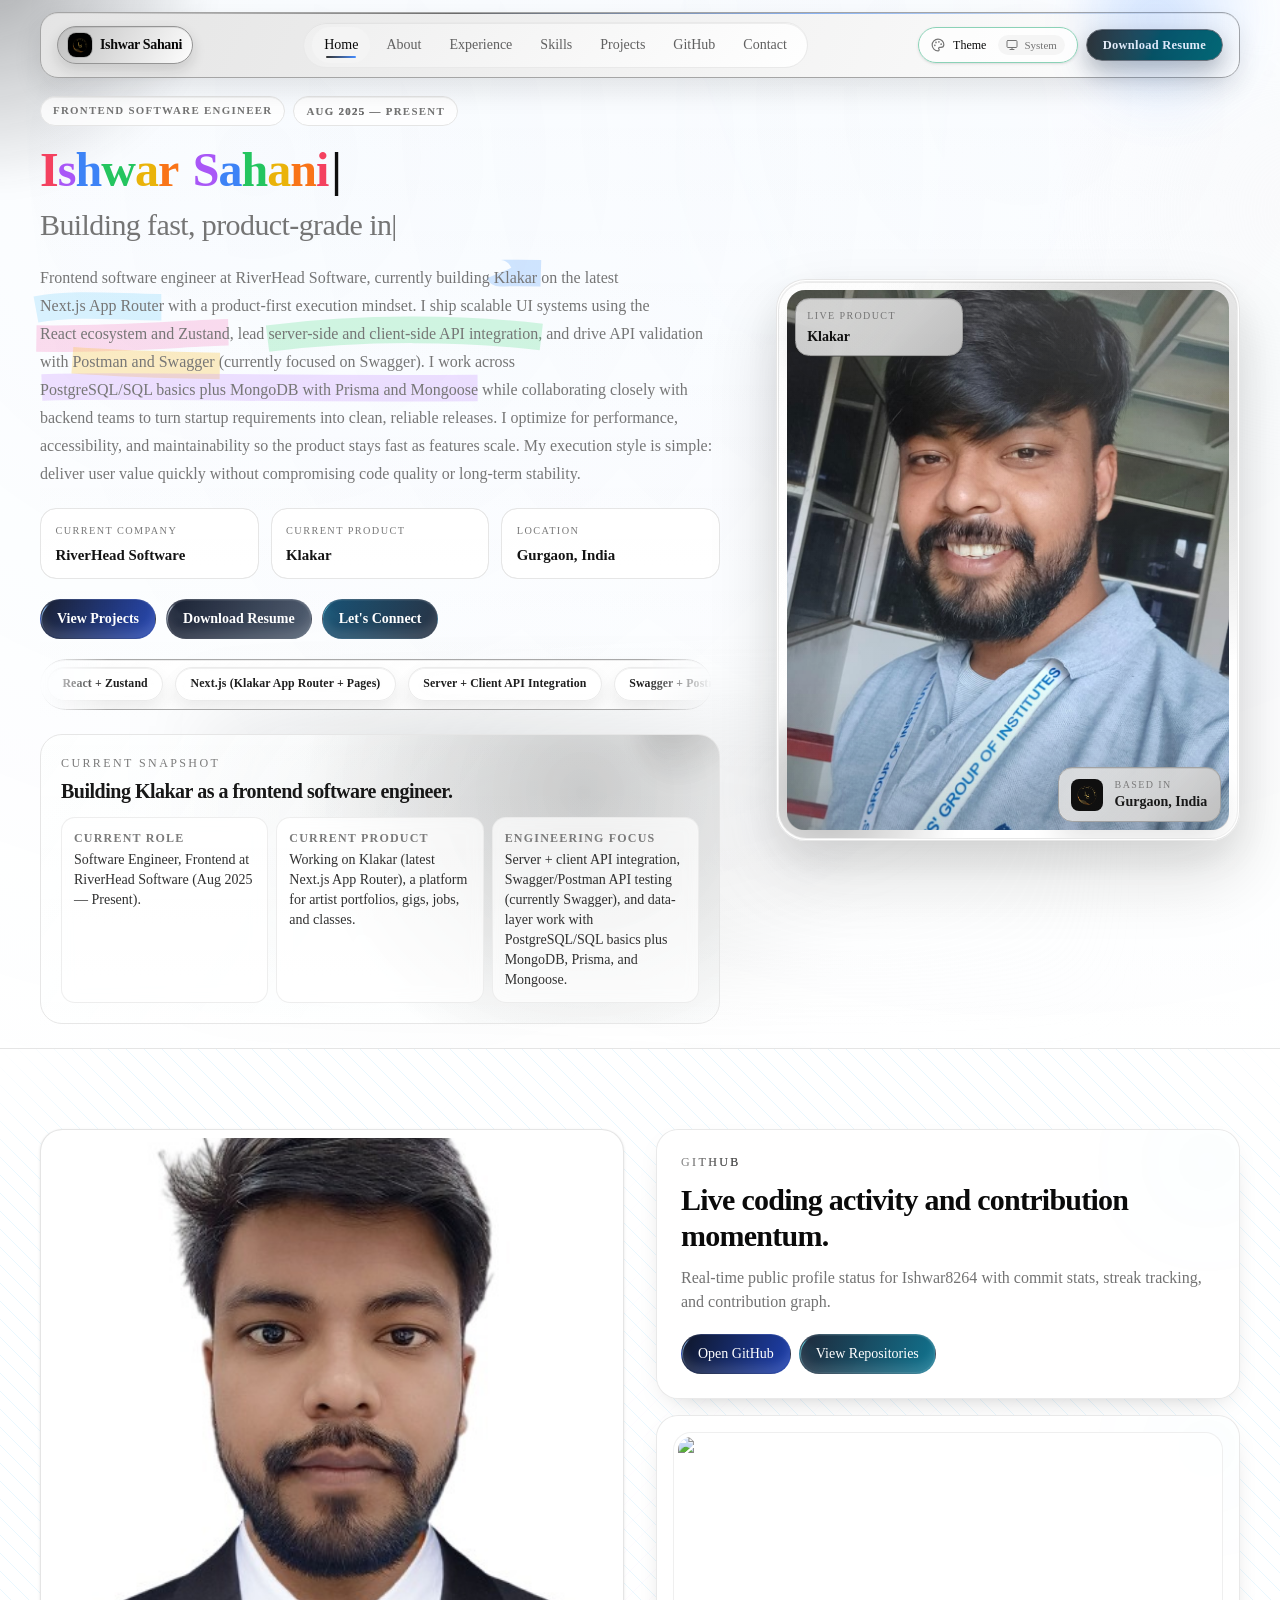
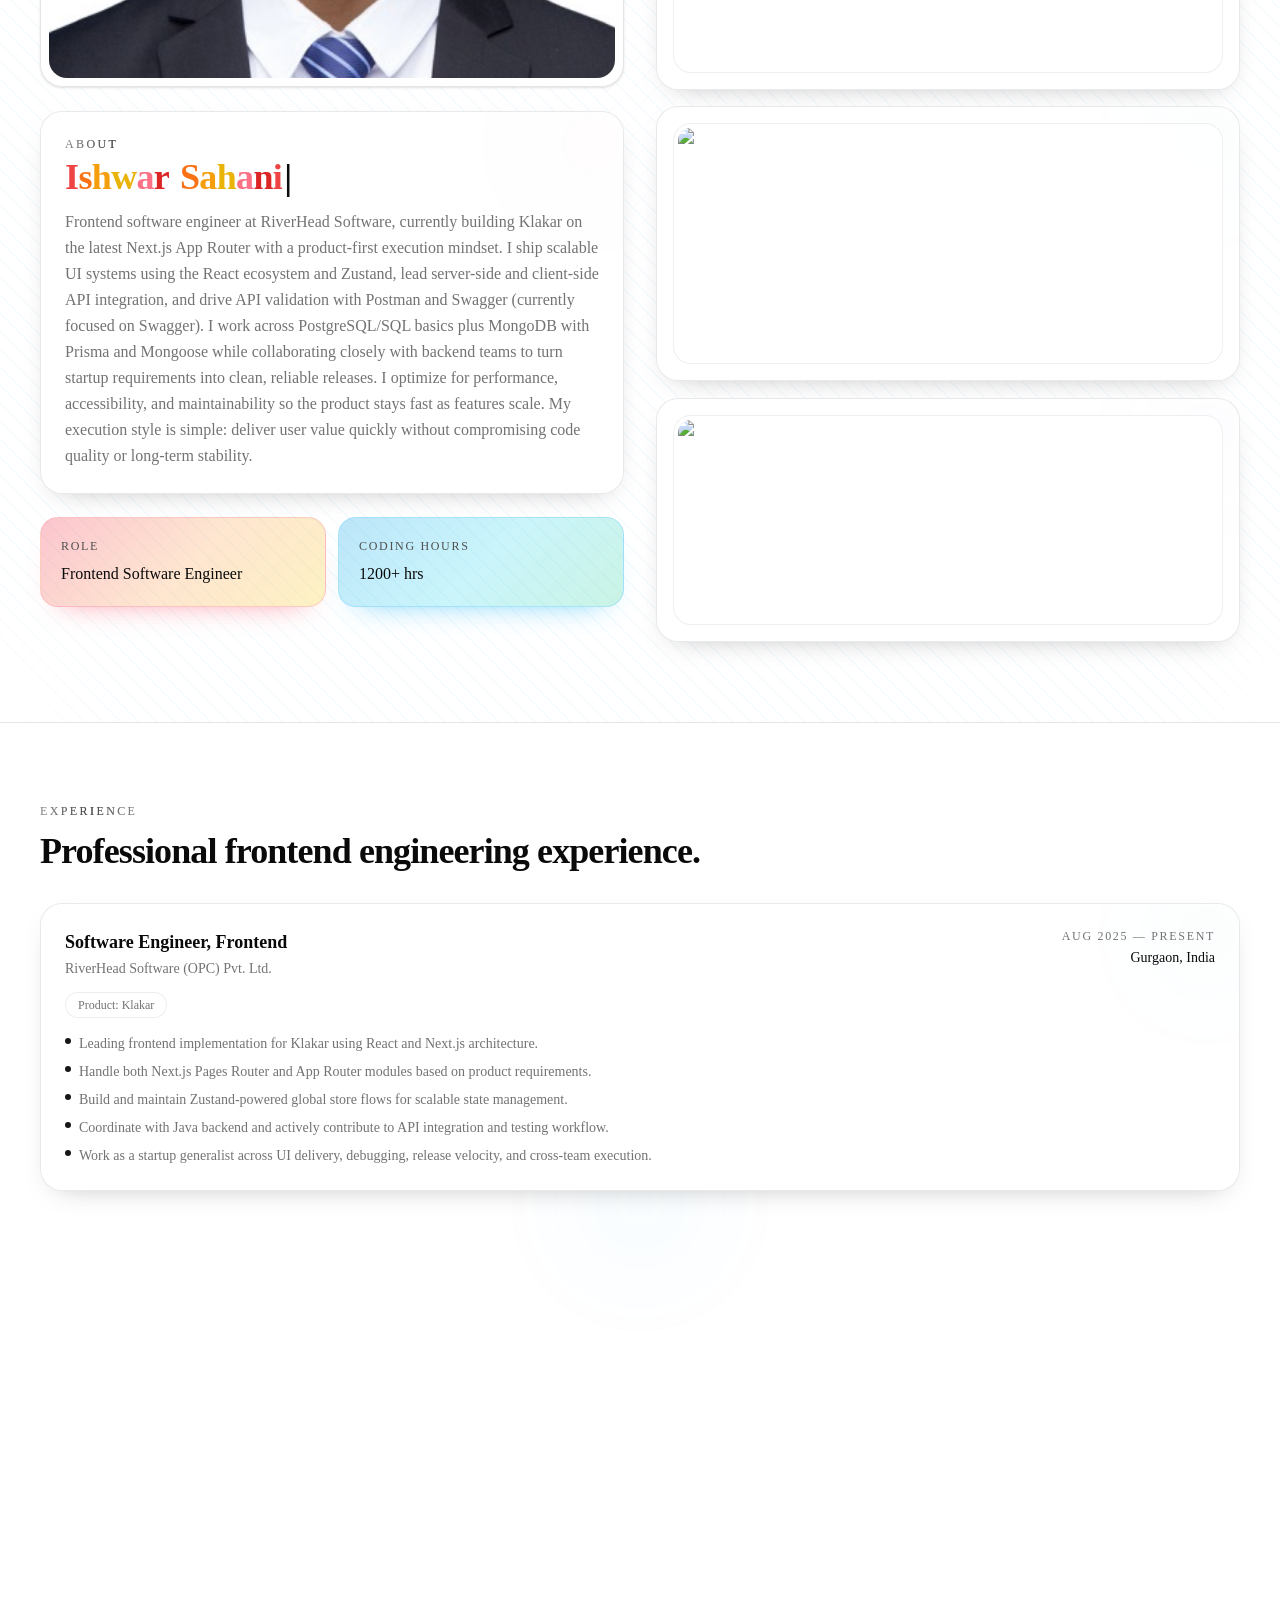
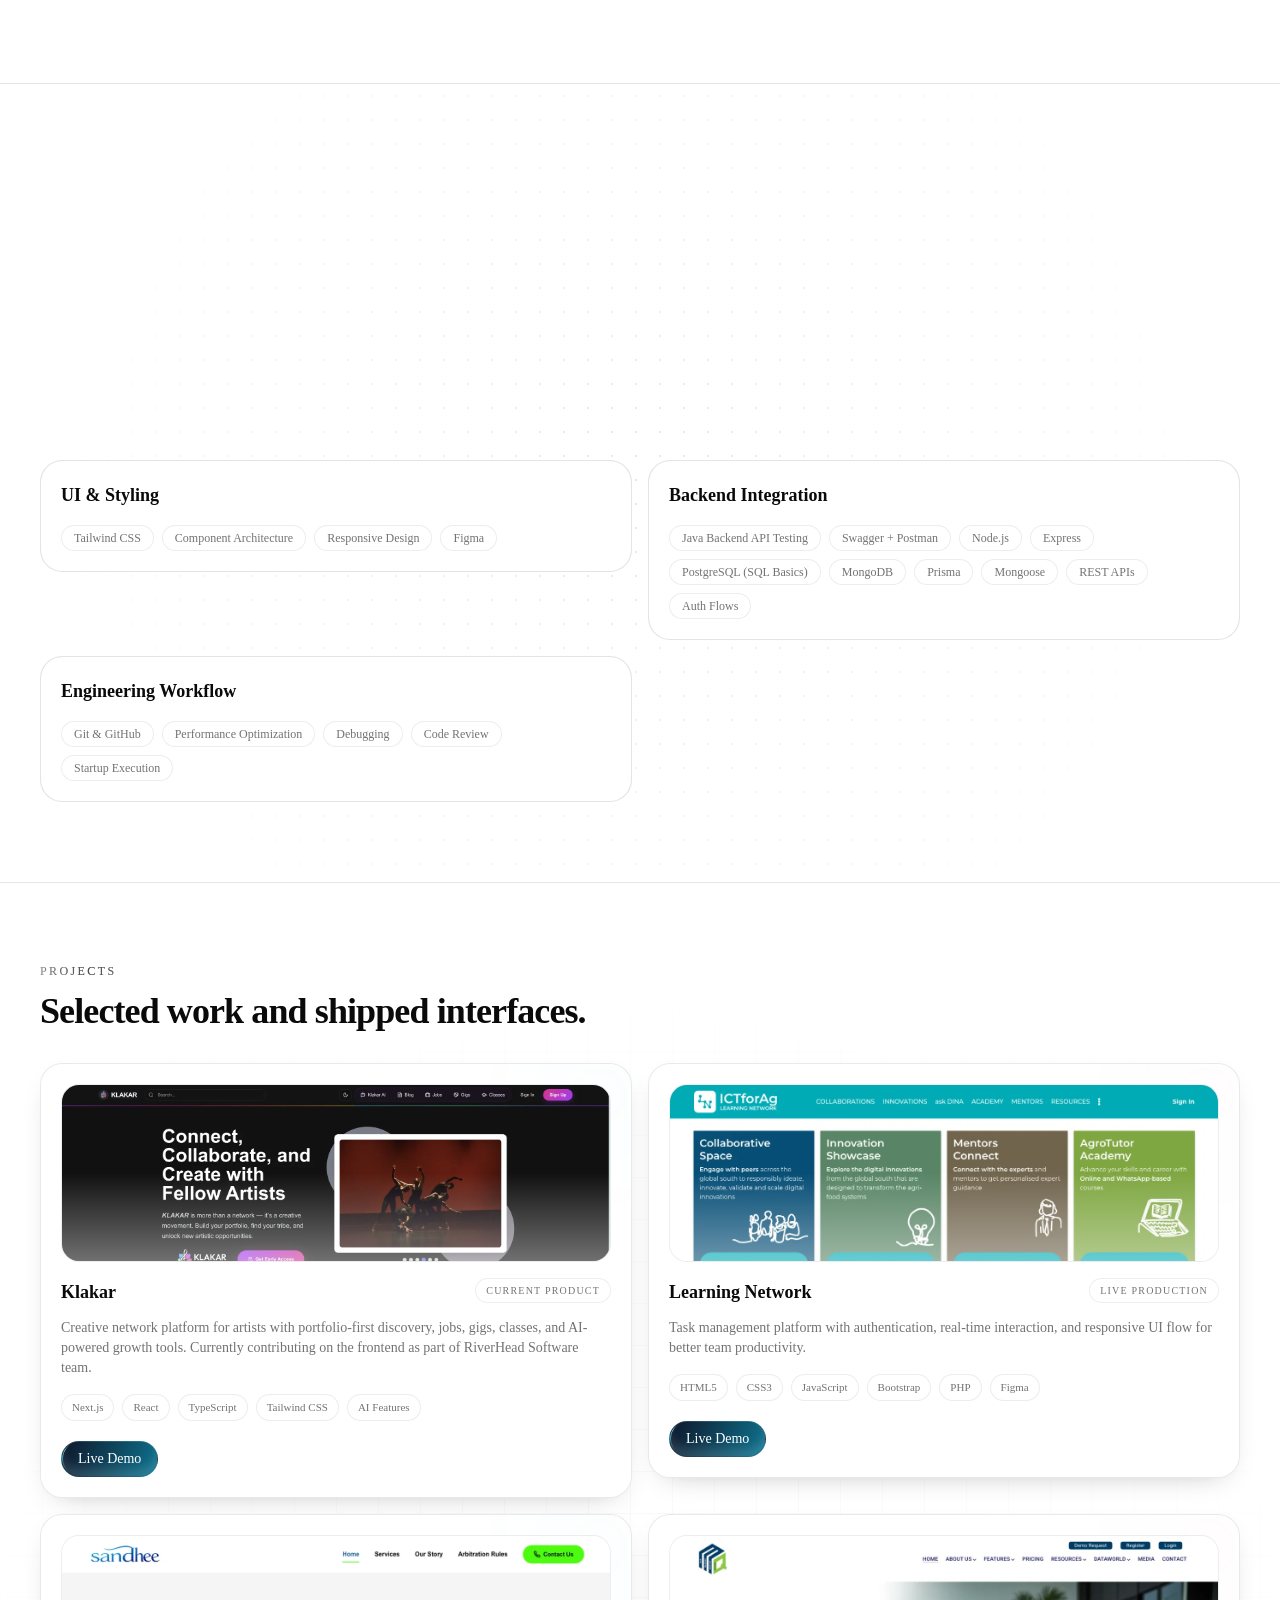
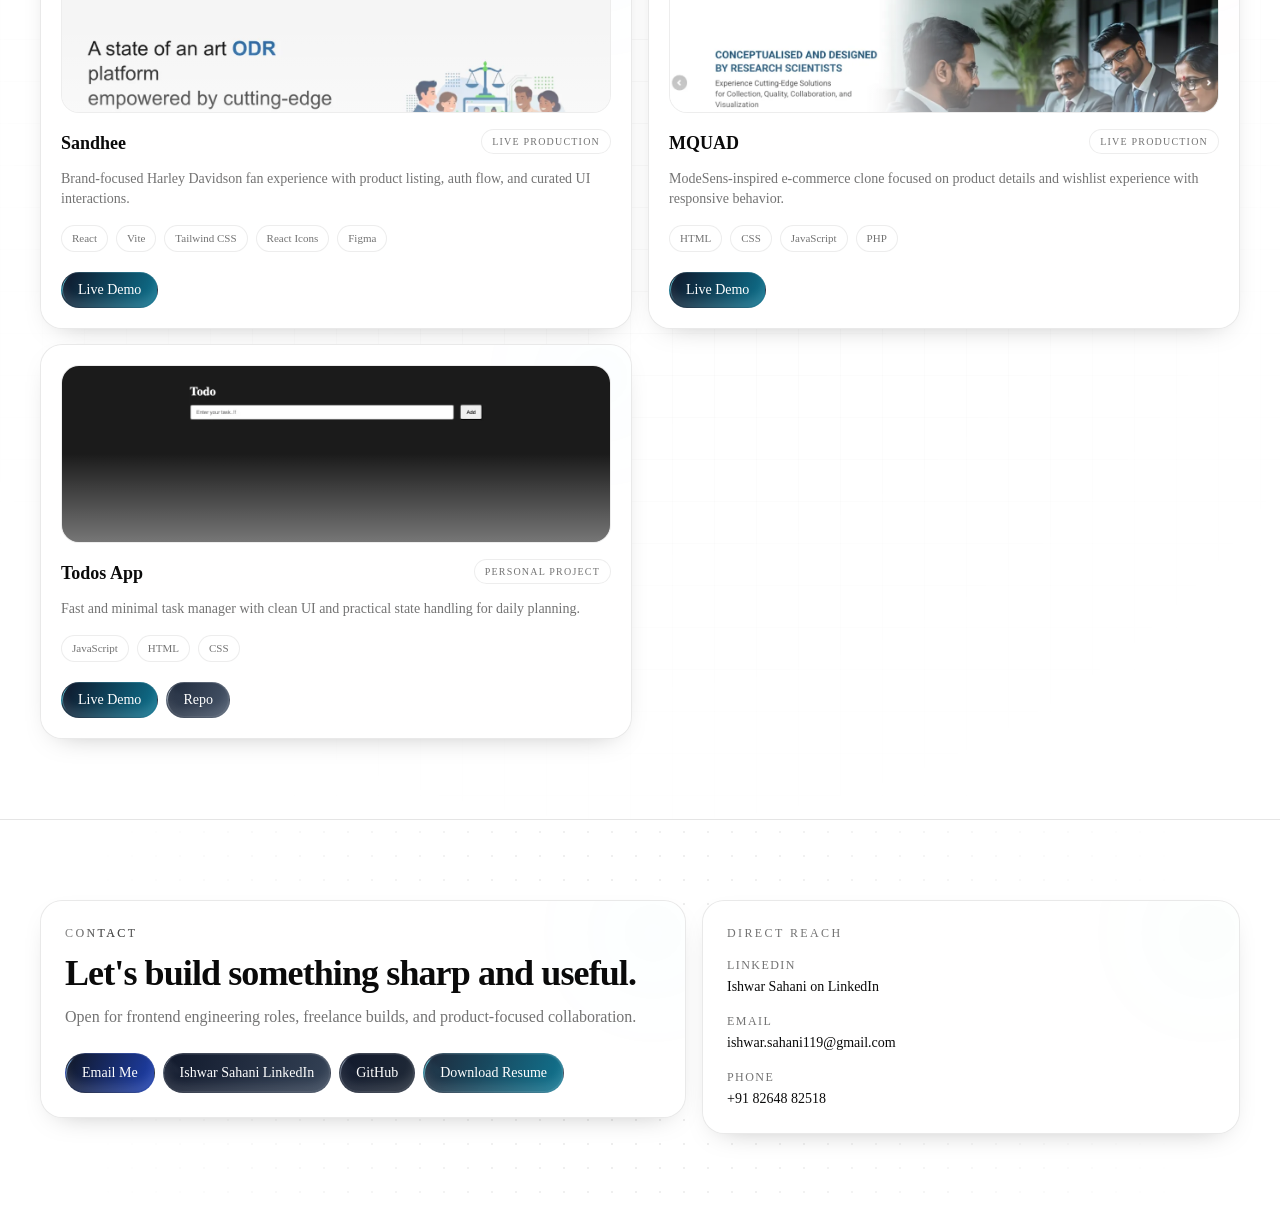
==== commit 3815c6e8: "deploy: sync from Ishwar-portfolios Ishwar8264/Ishwar-portfolios@2688524861252c25e0038df21ed3da6e9c2" ====
--- a/index.html
+++ b/index.html
@@ -1,4 +1,4 @@
-<!DOCTYPE html><!--APe64No8SsorgvnJIvwfh--><html lang="en" data-theme="light"><head><meta charSet="utf-8"/><meta name="viewport" content="width=device-width, initial-scale=1"/><link rel="preload" href="/_next/static/media/797e433ab948586e-s.p.dbea232f.woff2" as="font" crossorigin="" type="font/woff2"/><link rel="preload" href="/_next/static/media/caa3a2e1cccd8315-s.p.853070df.woff2" as="font" crossorigin="" type="font/woff2"/><link rel="preload" as="image" href="/images/profile/img-2.jpeg"/><link rel="stylesheet" href="/_next/static/chunks/2473c16c0c2f6b5f.css" data-precedence="next"/><link rel="stylesheet" href="/_next/static/chunks/b6b9f4b87662d10c.css" data-precedence="next"/><link rel="preload" as="script" fetchPriority="low" href="/_next/static/chunks/5cfde6e378725494.js"/><script src="/_next/static/chunks/a226675e3e081fab.js" async=""></script><script src="/_next/static/chunks/944b1bac9eb97f57.js" async=""></script><script src="/_next/static/chunks/turbopack-bdfd19c14bf1aec5.js" async=""></script><script src="/_next/static/chunks/3e61cbef2b632a62.js" async=""></script><script src="/_next/static/chunks/22b500136fde671c.js" async=""></script><script src="/_next/static/chunks/7afe7a106416c6ff.js" async=""></script><script src="/_next/static/chunks/865cd0b466238447.js" async=""></script><script src="/_next/static/chunks/fa706fe1d84730b5.js" async=""></script><meta name="next-size-adjust" content=""/><title>Ishwar Sahani | Frontend Engineer</title><meta name="description" content="Modern portfolio of Ishwar Sahani, frontend software engineer focused on scalable UI architecture, performance, and startup product delivery."/><meta name="application-name" content="Ishwar Sahani"/><link rel="author" href="https://ishwar8264.github.io"/><meta name="author" content="Ishwar Sahani"/><link rel="manifest" href="/manifest.webmanifest"/><meta name="keywords" content="Ishwar Sahani,Frontend Engineer,Frontend Developer,Next.js Developer,React Developer,TypeScript,Tailwind CSS,Zustand,UI Performance,Portfolio Website,Gurgaon Frontend Engineer,Klakar,RiverHead Software"/><meta name="creator" content="Ishwar Sahani"/><meta name="publisher" content="Ishwar Sahani"/><meta name="robots" content="index, follow"/><meta name="googlebot" content="index, follow, max-video-preview:-1, max-image-preview:large, max-snippet:-1"/><meta name="category" content="technology"/><link rel="canonical" href="https://ishwar8264.github.io"/><meta name="mobile-web-app-capable" content="yes"/><meta name="apple-mobile-web-app-title" content="Ishwar"/><meta name="apple-mobile-web-app-status-bar-style" content="default"/><meta property="og:title" content="Ishwar Sahani | Frontend Engineer"/><meta property="og:description" content="Modern portfolio of Ishwar Sahani, frontend software engineer focused on scalable UI architecture, performance, and startup product delivery."/><meta property="og:url" content="https://ishwar8264.github.io"/><meta property="og:site_name" content="Ishwar Sahani"/><meta property="og:locale" content="en_IN"/><meta property="og:image" content="https://ishwar8264.github.io/icon.png"/><meta property="og:image:width" content="256"/><meta property="og:image:height" content="256"/><meta property="og:image:alt" content="Ishwar Sahani website logo"/><meta property="og:type" content="website"/><meta name="twitter:card" content="summary_large_image"/><meta name="twitter:creator" content="@Ishwar8264"/><meta name="twitter:title" content="Ishwar Sahani | Frontend Engineer"/><meta name="twitter:description" content="Modern portfolio of Ishwar Sahani, frontend software engineer focused on scalable UI architecture, performance, and startup product delivery."/><meta name="twitter:image" content="https://ishwar8264.github.io/icon.png"/><link rel="shortcut icon" href="/favicon.ico"/><link rel="icon" href="/favicon.ico?favicon.ec75c45a.ico" sizes="48x48" type="image/x-icon"/><link rel="icon" href="/favicon.ico" type="image/x-icon" sizes="48x48"/><link rel="icon" href="/icon.png" type="image/png" sizes="256x256"/><link rel="apple-touch-icon" href="/apple-icon.png" sizes="180x180" type="image/png"/><script>
+<!DOCTYPE html><!--4aA28MzHNgHEbpt27Wgs5--><html lang="en" data-theme="light"><head><meta charSet="utf-8"/><meta name="viewport" content="width=device-width, initial-scale=1"/><link rel="preload" href="/_next/static/media/797e433ab948586e-s.p.dbea232f.woff2" as="font" crossorigin="" type="font/woff2"/><link rel="preload" href="/_next/static/media/caa3a2e1cccd8315-s.p.853070df.woff2" as="font" crossorigin="" type="font/woff2"/><link rel="preload" as="image" href="/images/profile/img-2.jpeg"/><link rel="stylesheet" href="/_next/static/chunks/2473c16c0c2f6b5f.css" data-precedence="next"/><link rel="stylesheet" href="/_next/static/chunks/b6b9f4b87662d10c.css" data-precedence="next"/><link rel="preload" as="script" fetchPriority="low" href="/_next/static/chunks/5cfde6e378725494.js"/><script src="/_next/static/chunks/a226675e3e081fab.js" async=""></script><script src="/_next/static/chunks/944b1bac9eb97f57.js" async=""></script><script src="/_next/static/chunks/turbopack-bdfd19c14bf1aec5.js" async=""></script><script src="/_next/static/chunks/3e61cbef2b632a62.js" async=""></script><script src="/_next/static/chunks/22b500136fde671c.js" async=""></script><script src="/_next/static/chunks/7afe7a106416c6ff.js" async=""></script><script src="/_next/static/chunks/865cd0b466238447.js" async=""></script><script src="/_next/static/chunks/fa706fe1d84730b5.js" async=""></script><meta name="next-size-adjust" content=""/><title>Ishwar Sahani | Frontend Software Engineer Portfolio</title><meta name="description" content="Portfolio of Ishwar Sahani, a frontend software engineer in Gurgaon building scalable Next.js, React, and TypeScript interfaces for startup products."/><meta name="application-name" content="Ishwar Sahani"/><link rel="author" href="https://ishwar8264.github.io"/><meta name="author" content="Ishwar Sahani"/><link rel="manifest" href="/manifest.webmanifest"/><meta name="keywords" content="Ishwar Sahani,Frontend Software Engineer,Frontend Engineer Portfolio,Next.js Developer,React TypeScript Developer,Next.js App Router,TypeScript,React,Tailwind CSS Developer,UI Performance,Startup Product Engineer,Gurgaon Frontend Software Engineer"/><meta name="creator" content="Ishwar Sahani"/><meta name="publisher" content="Ishwar Sahani"/><meta name="robots" content="index, follow"/><meta name="googlebot" content="index, follow, max-video-preview:-1, max-image-preview:large, max-snippet:-1"/><meta name="category" content="technology"/><link rel="canonical" href="https://ishwar8264.github.io"/><meta name="mobile-web-app-capable" content="yes"/><meta name="apple-mobile-web-app-title" content="Ishwar"/><meta name="apple-mobile-web-app-status-bar-style" content="default"/><meta property="og:title" content="Ishwar Sahani | Frontend Software Engineer Portfolio"/><meta property="og:description" content="Portfolio of Ishwar Sahani, a frontend software engineer in Gurgaon building scalable Next.js, React, and TypeScript interfaces for startup products."/><meta property="og:url" content="https://ishwar8264.github.io"/><meta property="og:site_name" content="Ishwar Sahani"/><meta property="og:locale" content="en_IN"/><meta property="og:image" content="https://ishwar8264.github.io/images/profile/img-2.jpeg"/><meta property="og:image:width" content="899"/><meta property="og:image:height" content="1599"/><meta property="og:image:alt" content="Portrait of Ishwar Sahani"/><meta property="og:type" content="website"/><meta name="twitter:card" content="summary_large_image"/><meta name="twitter:creator" content="@Ishwar8264"/><meta name="twitter:title" content="Ishwar Sahani | Frontend Software Engineer Portfolio"/><meta name="twitter:description" content="Portfolio of Ishwar Sahani, a frontend software engineer in Gurgaon building scalable Next.js, React, and TypeScript interfaces for startup products."/><meta name="twitter:image" content="https://ishwar8264.github.io/images/profile/img-2.jpeg"/><link rel="shortcut icon" href="/favicon.ico"/><link rel="icon" href="/favicon.ico?favicon.ec75c45a.ico" sizes="48x48" type="image/x-icon"/><link rel="icon" href="/favicon.ico" type="image/x-icon" sizes="48x48"/><link rel="icon" href="/icon-512.png" type="image/png" sizes="512x512"/><link rel="apple-touch-icon" href="/apple-icon.png" sizes="180x180" type="image/png"/><script>
   (() => {
     try {
       const storageKey = "ishwar-theme";
@@ -36,7 +36,7 @@
       // no-op
     }
   })();
-</script><script src="/_next/static/chunks/a6dad97d9634a72d.js" noModule=""></script></head><body class="geist_a71539c9-module__T19VSG__variable geist_mono_8d43a2aa-module__8Li5zG__variable antialiased"><div hidden=""><!--$--><!--/$--></div><header class="portfolio-nav-root fixed inset-x-0 top-0 z-40"><div class="portfolio-nav-shell mx-auto mt-3 flex w-[min(1200px,95%)] items-center rounded-2xl border px-3 backdrop-blur-md md:px-4"><div class="flex h-14 w-full items-center justify-between gap-3 md:h-16"><a href="#home" class="portfolio-nav-brand shrink-0 rounded-full px-2.5 py-1.5 text-sm font-semibold tracking-tight"><span class="flex items-center gap-2"><img alt="Ishwar logo" loading="lazy" width="24" height="24" decoding="async" data-nimg="1" class="size-6 rounded-md object-contain" style="color:transparent" src="/images/profile/ishwar-logo.png"/><span class="hidden sm:inline">Ishwar Sahani</span><span class="sm:hidden">Ishwar</span></span></a><nav class="portfolio-nav-menu portfolio-nav-menu-tablet hidden items-center gap-1 rounded-full px-1.5 py-1 md:flex lg:hidden" aria-label="Primary"><a href="#home" class="portfolio-nav-link rounded-full font-medium text-muted-foreground transition-all px-2.5 py-1.5 text-xs portfolio-nav-link-active" aria-current="page">Home</a><a href="#about" class="portfolio-nav-link rounded-full font-medium text-muted-foreground transition-all px-2.5 py-1.5 text-xs">About</a><a href="#experience" class="portfolio-nav-link rounded-full font-medium text-muted-foreground transition-all px-2.5 py-1.5 text-xs">Experience</a><a href="#skills" class="portfolio-nav-link rounded-full font-medium text-muted-foreground transition-all px-2.5 py-1.5 text-xs">Skills</a><a href="#projects" class="portfolio-nav-link rounded-full font-medium text-muted-foreground transition-all px-2.5 py-1.5 text-xs">Projects</a><a href="#github" class="portfolio-nav-link rounded-full font-medium text-muted-foreground transition-all px-2.5 py-1.5 text-xs">GitHub</a><a href="#contact" class="portfolio-nav-link rounded-full font-medium text-muted-foreground transition-all px-2.5 py-1.5 text-xs">Contact</a></nav><nav class="portfolio-nav-menu portfolio-nav-menu-desktop hidden items-center gap-1 rounded-full px-2 py-1 lg:flex" aria-label="Primary"><a href="#home" class="portfolio-nav-link rounded-full px-3 py-2 text-sm font-medium text-muted-foreground transition-all portfolio-nav-link-active" aria-current="page">Home</a><a href="#about" class="portfolio-nav-link rounded-full px-3 py-2 text-sm font-medium text-muted-foreground transition-all">About</a><a href="#experience" class="portfolio-nav-link rounded-full px-3 py-2 text-sm font-medium text-muted-foreground transition-all">Experience</a><a href="#skills" class="portfolio-nav-link rounded-full px-3 py-2 text-sm font-medium text-muted-foreground transition-all">Skills</a><a href="#projects" class="portfolio-nav-link rounded-full px-3 py-2 text-sm font-medium text-muted-foreground transition-all">Projects</a><a href="#github" class="portfolio-nav-link rounded-full px-3 py-2 text-sm font-medium text-muted-foreground transition-all">GitHub</a><a href="#contact" class="portfolio-nav-link rounded-full px-3 py-2 text-sm font-medium text-muted-foreground transition-all">Contact</a></nav><div class="portfolio-nav-actions flex items-center gap-2"><div class="relative portfolio-nav-theme hidden md:block"><button type="button" tabindex="0" aria-haspopup="menu" id="base-ui-_R_6otb_" data-slot="dropdown-menu-trigger" aria-label="Change theme" class="group/button inline-flex shrink-0 items-center border bg-clip-padding font-medium whitespace-nowrap transition-all outline-none select-none focus-visible:border-ring focus-visible:ring-3 focus-visible:ring-ring/50 active:translate-y-px disabled:pointer-events-none disabled:opacity-50 aria-invalid:border-destructive aria-invalid:ring-3 aria-invalid:ring-destructive/20 dark:aria-invalid:border-destructive/50 dark:aria-invalid:ring-destructive/40 [&amp;_svg]:pointer-events-none [&amp;_svg]:shrink-0 border-border bg-background hover:bg-muted hover:text-foreground aria-expanded:bg-muted aria-expanded:text-foreground dark:border-input dark:bg-input/30 dark:hover:bg-input/50 gap-1 text-[0.8rem] in-data-[slot=button-group]:rounded-lg has-data-[icon=inline-end]:pr-1.5 has-data-[icon=inline-start]:pl-1.5 [&amp;_svg:not([class*=&#x27;size-&#x27;])]:size-3.5 portfolio-nav-theme-trigger h-9 rounded-full px-3 text-foreground shadow-sm justify-center"><span class="flex items-center gap-2"><svg xmlns="http://www.w3.org/2000/svg" width="24" height="24" viewBox="0 0 24 24" fill="none" stroke="currentColor" stroke-width="2" stroke-linecap="round" stroke-linejoin="round" class="lucide lucide-palette size-3.5 text-muted-foreground" aria-hidden="true"><path d="M12 22a1 1 0 0 1 0-20 10 9 0 0 1 10 9 5 5 0 0 1-5 5h-2.25a1.75 1.75 0 0 0-1.4 2.8l.3.4a1.75 1.75 0 0 1-1.4 2.8z"></path><circle cx="13.5" cy="6.5" r=".5" fill="currentColor"></circle><circle cx="17.5" cy="10.5" r=".5" fill="currentColor"></circle><circle cx="6.5" cy="12.5" r=".5" fill="currentColor"></circle><circle cx="8.5" cy="7.5" r=".5" fill="currentColor"></circle></svg><span class="text-xs font-medium">Theme</span></span><span class="ml-2 inline-flex items-center gap-1.5 rounded-full bg-muted px-2 py-0.5 text-[11px] font-medium text-muted-foreground"><svg xmlns="http://www.w3.org/2000/svg" width="24" height="24" viewBox="0 0 24 24" fill="none" stroke="currentColor" stroke-width="2" stroke-linecap="round" stroke-linejoin="round" class="lucide lucide-monitor size-3" aria-hidden="true"><rect width="20" height="14" x="2" y="3" rx="2"></rect><line x1="8" x2="16" y1="21" y2="21"></line><line x1="12" x2="12" y1="17" y2="21"></line></svg>System</span></button></div><a href="/resume/resume_ishwar_sahani.pdf" download="" class="portfolio-nav-cta h-8 items-center justify-center rounded-full px-4 text-[0.78rem] font-semibold tracking-[0.02em] transition-all hidden md:inline-flex">Download Resume</a><div class="md:hidden"><button type="button" tabindex="0" data-slot="button" aria-label="Open menu" aria-expanded="false" class="group/button inline-flex shrink-0 items-center justify-center border bg-clip-padding text-sm font-medium whitespace-nowrap transition-all outline-none select-none focus-visible:border-ring focus-visible:ring-3 focus-visible:ring-ring/50 active:translate-y-px disabled:pointer-events-none disabled:opacity-50 aria-invalid:border-destructive aria-invalid:ring-3 aria-invalid:ring-destructive/20 dark:aria-invalid:border-destructive/50 dark:aria-invalid:ring-destructive/40 [&amp;_svg]:pointer-events-none [&amp;_svg]:shrink-0 [&amp;_svg:not([class*=&#x27;size-&#x27;])]:size-4 border-border bg-background hover:bg-muted hover:text-foreground aria-expanded:bg-muted aria-expanded:text-foreground dark:border-input dark:bg-input/30 dark:hover:bg-input/50 size-7 rounded-[min(var(--radius-md),12px)] in-data-[slot=button-group]:rounded-lg portfolio-nav-toggle"><svg xmlns="http://www.w3.org/2000/svg" width="24" height="24" viewBox="0 0 24 24" fill="none" stroke="currentColor" stroke-width="2" stroke-linecap="round" stroke-linejoin="round" class="lucide lucide-menu" aria-hidden="true"><path d="M4 5h16"></path><path d="M4 12h16"></path><path d="M4 19h16"></path></svg></button><button aria-hidden="true" class="fixed inset-0 z-40 bg-background/60 backdrop-blur-sm transition-opacity pointer-events-none opacity-0"></button><div class="portfolio-nav-mobile-panel fixed inset-x-4 top-[4.7rem] z-50 rounded-2xl border p-3 transition-all pointer-events-none -translate-y-2 opacity-0"><nav class="grid gap-1"><a href="#home" class="portfolio-nav-mobile-link rounded-lg px-3 py-2 text-sm font-medium transition-colors portfolio-nav-mobile-link-active" aria-current="page">Home</a><a href="#about" class="portfolio-nav-mobile-link rounded-lg px-3 py-2 text-sm font-medium transition-colors">About</a><a href="#experience" class="portfolio-nav-mobile-link rounded-lg px-3 py-2 text-sm font-medium transition-colors">Experience</a><a href="#skills" class="portfolio-nav-mobile-link rounded-lg px-3 py-2 text-sm font-medium transition-colors">Skills</a><a href="#projects" class="portfolio-nav-mobile-link rounded-lg px-3 py-2 text-sm font-medium transition-colors">Projects</a><a href="#github" class="portfolio-nav-mobile-link rounded-lg px-3 py-2 text-sm font-medium transition-colors">GitHub</a><a href="#contact" class="portfolio-nav-mobile-link rounded-lg px-3 py-2 text-sm font-medium transition-colors">Contact</a></nav><div class="portfolio-nav-mobile-divider mt-3 border-t pt-3"><div class="relative w-full portfolio-nav-theme"><button type="button" tabindex="0" aria-haspopup="menu" id="base-ui-_R_3notb_" data-slot="dropdown-menu-trigger" aria-label="Change theme" class="group/button inline-flex shrink-0 items-center border bg-clip-padding font-medium whitespace-nowrap transition-all outline-none select-none focus-visible:border-ring focus-visible:ring-3 focus-visible:ring-ring/50 active:translate-y-px disabled:pointer-events-none disabled:opacity-50 aria-invalid:border-destructive aria-invalid:ring-3 aria-invalid:ring-destructive/20 dark:aria-invalid:border-destructive/50 dark:aria-invalid:ring-destructive/40 [&amp;_svg]:pointer-events-none [&amp;_svg]:shrink-0 border-border bg-background hover:bg-muted hover:text-foreground aria-expanded:bg-muted aria-expanded:text-foreground dark:border-input dark:bg-input/30 dark:hover:bg-input/50 gap-1 text-[0.8rem] in-data-[slot=button-group]:rounded-lg has-data-[icon=inline-end]:pr-1.5 has-data-[icon=inline-start]:pl-1.5 [&amp;_svg:not([class*=&#x27;size-&#x27;])]:size-3.5 portfolio-nav-theme-trigger h-9 rounded-full px-3 text-foreground shadow-sm w-full justify-between"><span class="flex items-center gap-2"><svg xmlns="http://www.w3.org/2000/svg" width="24" height="24" viewBox="0 0 24 24" fill="none" stroke="currentColor" stroke-width="2" stroke-linecap="round" stroke-linejoin="round" class="lucide lucide-palette size-3.5 text-muted-foreground" aria-hidden="true"><path d="M12 22a1 1 0 0 1 0-20 10 9 0 0 1 10 9 5 5 0 0 1-5 5h-2.25a1.75 1.75 0 0 0-1.4 2.8l.3.4a1.75 1.75 0 0 1-1.4 2.8z"></path><circle cx="13.5" cy="6.5" r=".5" fill="currentColor"></circle><circle cx="17.5" cy="10.5" r=".5" fill="currentColor"></circle><circle cx="6.5" cy="12.5" r=".5" fill="currentColor"></circle><circle cx="8.5" cy="7.5" r=".5" fill="currentColor"></circle></svg><span class="text-xs font-medium">Theme</span></span><span class="ml-2 inline-flex items-center gap-1.5 rounded-full bg-muted px-2 py-0.5 text-[11px] font-medium text-muted-foreground"><svg xmlns="http://www.w3.org/2000/svg" width="24" height="24" viewBox="0 0 24 24" fill="none" stroke="currentColor" stroke-width="2" stroke-linecap="round" stroke-linejoin="round" class="lucide lucide-monitor size-3" aria-hidden="true"><rect width="20" height="14" x="2" y="3" rx="2"></rect><line x1="8" x2="16" y1="21" y2="21"></line><line x1="12" x2="12" y1="17" y2="21"></line></svg>System</span></button></div></div><a class="group/button inline-flex shrink-0 items-center border border-transparent bg-clip-padding whitespace-nowrap transition-all outline-none select-none focus-visible:border-ring focus-visible:ring-3 focus-visible:ring-ring/50 active:translate-y-px disabled:pointer-events-none disabled:opacity-50 aria-invalid:border-destructive aria-invalid:ring-3 aria-invalid:ring-destructive/20 dark:aria-invalid:border-destructive/50 dark:aria-invalid:ring-destructive/40 [&amp;_svg]:pointer-events-none [&amp;_svg]:shrink-0 bg-primary text-primary-foreground [a]:hover:bg-primary/80 gap-1 px-2.5 in-data-[slot=button-group]:rounded-lg has-data-[icon=inline-end]:pr-1.5 has-data-[icon=inline-start]:pl-1.5 [&amp;_svg:not([class*=&#x27;size-&#x27;])]:size-3.5 portfolio-nav-cta mt-3 h-9 w-full justify-center rounded-xl text-[0.82rem] font-semibold" href="/resume/resume_ishwar_sahani.pdf" download="">Download Resume</a></div></div></div></div></div></header><div><main class="bg-background text-foreground"><script type="application/ld+json">{"@context":"https://schema.org","@graph":[{"@type":"WebSite","@id":"https://ishwar8264.github.io#website","url":"https://ishwar8264.github.io","name":"Ishwar Sahani Portfolio","description":"Portfolio website of Ishwar Sahani, frontend software engineer focused on performant and scalable UI systems.","inLanguage":"en"},{"@type":"Person","@id":"https://ishwar8264.github.io#person","name":"Ishwar Sahani","url":"https://ishwar8264.github.io","image":"https://ishwar8264.github.io/icon.png","jobTitle":"Frontend Software Engineer","worksFor":{"@type":"Organization","name":"RiverHead Software"},"sameAs":["https://www.linkedin.com/in/ishwarsahani/","https://github.com/Ishwar8264"],"knowsAbout":["React + Zustand","Next.js (Klakar App Router + Pages)","Server + Client API Integration","Swagger + Postman API Testing","PostgreSQL + SQL Basics","MongoDB + Prisma + Mongoose","TypeScript","Tailwind CSS","Startup Product Delivery"],"address":{"@type":"PostalAddress","addressLocality":"Gurgaon","addressCountry":"IN"}}]}</script><section id="home" class="hero-wrap"><div aria-hidden="true" class="hero-background"><div class="h-full w-full hero-flickering-grid"><canvas class="pointer-events-none" style="width:0;height:0"></canvas></div><div class="pointer-events-none absolute inset-0 isolate overflow-hidden rounded-[inherit] hero-light-rays hidden md:block" style="--light-rays-color:rgba(96, 165, 250, 0.22);--light-rays-blur:22px;--light-rays-length:52vh"><div class="absolute inset-0 overflow-hidden"><div aria-hidden="true" class="absolute inset-0 opacity-60" style="background:radial-gradient(circle at 20% 15%, color-mix(in srgb, var(--light-rays-color) 45%, transparent), transparent 70%)"></div><div aria-hidden="true" class="absolute inset-0 opacity-60" style="background:radial-gradient(circle at 80% 10%, color-mix(in srgb, var(--light-rays-color) 35%, transparent), transparent 75%)"></div><div class="pointer-events-none absolute -top-[12%] left-[var(--ray-left)] h-[var(--light-rays-length)] w-[var(--ray-width)] origin-top -translate-x-1/2 rounded-full bg-linear-to-b from-[color-mix(in_srgb,var(--light-rays-color)_70%,transparent)] to-transparent opacity-0 mix-blend-screen blur-[var(--light-rays-blur)]" style="--ray-left:21.128176511399776%;--ray-width:286.5970629447927px;transform:rotate(25.691359287086918deg)"></div><div class="pointer-events-none absolute -top-[12%] left-[var(--ray-left)] h-[var(--light-rays-length)] w-[var(--ray-width)] origin-top -translate-x-1/2 rounded-full bg-linear-to-b from-[color-mix(in_srgb,var(--light-rays-color)_70%,transparent)] to-transparent opacity-0 mix-blend-screen blur-[var(--light-rays-blur)]" style="--ray-left:70.8425766659893%;--ray-width:262.90637895776854px;transform:rotate(23.879466789619684deg)"></div><div class="pointer-events-none absolute -top-[12%] left-[var(--ray-left)] h-[var(--light-rays-length)] w-[var(--ray-width)] origin-top -translate-x-1/2 rounded-full bg-linear-to-b from-[color-mix(in_srgb,var(--light-rays-color)_70%,transparent)] to-transparent opacity-0 mix-blend-screen blur-[var(--light-rays-blur)]" style="--ray-left:23.014522570618%;--ray-width:226.42835607637647px;transform:rotate(12.51609401123794deg)"></div><div class="pointer-events-none absolute -top-[12%] left-[var(--ray-left)] h-[var(--light-rays-length)] w-[var(--ray-width)] origin-top -translate-x-1/2 rounded-full bg-linear-to-b from-[color-mix(in_srgb,var(--light-rays-color)_70%,transparent)] to-transparent opacity-0 mix-blend-screen blur-[var(--light-rays-blur)]" style="--ray-left:13.37281312071623%;--ray-width:198.29314075623154px;transform:rotate(-12.66321699087561deg)"></div><div class="pointer-events-none absolute -top-[12%] left-[var(--ray-left)] h-[var(--light-rays-length)] w-[var(--ray-width)] origin-top -translate-x-1/2 rounded-full bg-linear-to-b from-[color-mix(in_srgb,var(--light-rays-color)_70%,transparent)] to-transparent opacity-0 mix-blend-screen blur-[var(--light-rays-blur)]" style="--ray-left:36.35024261788786%;--ray-width:192.9722567684358px;transform:rotate(12.614942457019929deg)"></div></div></div></div><div class="hero-grid mx-auto grid min-h-[100svh] w-[min(1200px,95%)] items-center gap-8 pt-24 pb-8 md:pt-28 md:pb-10 lg:grid-cols-[1.2fr_0.8fr] lg:gap-10 lg:pt-24 lg:pb-6"><div class="min-w-0 flex flex-col justify-center gap-5 lg:pr-4"><div style="opacity:0;filter:blur(0px);transform:translateY(-6px)"><div class="flex flex-wrap gap-2"><div class="hero-pill"><div class="hero-pill-sparkles text-[0.68rem] font-semibold tracking-[0.12em] uppercase" style="--sparkles-first-color:#60a5fa;--sparkles-second-color:#f472b6"><span class="relative inline-block"><strong>Frontend Software Engineer</strong></span></div></div><div class="hero-pill"><span style="--shiny-width:100px" class="mx-auto max-w-md dark:text-neutral-400/70 animate-shiny-text bg-size-[var(--shiny-width)_100%] bg-clip-text bg-position-[0_0] bg-no-repeat [transition:background-position_1s_cubic-bezier(.6,.6,0,1)_infinite] bg-linear-to-r from-transparent via-black/80 via-50% to-transparent dark:via-white/80 text-[0.68rem] font-semibold tracking-[0.12em] uppercase text-muted-foreground">Aug 2025 — Present</span></div></div></div><div style="opacity:0;filter:blur(0px);transform:translateY(-6px)"><div class="max-w-4xl"><h1 class="leading-[1.06] font-semibold tracking-tight"><span class="hero-name-glow"><span role="text" aria-label="Ishwar Sahani" class="animated-name-root text-3xl sm:text-5xl animated-name-place-hero animated-name-palette-neon"><span aria-hidden="true" class="animated-name-cursor">|</span></span></span></h1><p class="tracking-[-0.02em] hero-tagline mt-3 block text-xl leading-tight font-medium text-muted-foreground sm:text-3xl"><span class="inline-block animate-blink-cursor">|</span></p></div></div><div style="opacity:0;filter:blur(0px);transform:translateY(-6px)"><p class="max-w-3xl text-sm leading-7 text-muted-foreground sm:text-base"><span>Frontend software engineer at RiverHead Software, currently building </span><span class="relative inline-block bg-transparent">Klakar</span><span> on the latest </span><span class="relative inline-block bg-transparent">Next.js App Router</span><span> with a product-first execution mindset. I ship scalable UI systems using the </span><span class="relative inline-block bg-transparent">React ecosystem and Zustand</span><span>, lead </span><span class="relative inline-block bg-transparent">server-side and client-side API integration</span><span>, and drive API validation with </span><span class="relative inline-block bg-transparent">Postman and Swagger</span><span> (currently focused on Swagger). I work across </span><span class="relative inline-block bg-transparent">PostgreSQL/SQL basics plus MongoDB with Prisma and Mongoose</span><span> while collaborating closely with backend teams to turn startup requirements into clean, reliable releases. I optimize for performance, accessibility, and maintainability so the product stays fast as features scale. My execution style is simple: deliver user value quickly without compromising code quality or long-term stability.</span></p></div><div style="opacity:0;filter:blur(0px);transform:translateY(-6px)"><div class="grid gap-3 sm:grid-cols-3"><div class="group relative isolate overflow-hidden rounded-[inherit] border border-transparent hero-metric-card" style="background:linear-gradient(var(--color-background) 0 0) padding-box, linear-gradient(135deg, #f97316, #f43f5e) border-box"><div class="bg-background absolute inset-px z-20 rounded-[inherit]"></div><div class="pointer-events-none absolute inset-px z-30 rounded-[inherit] opacity-0 transition-opacity duration-300 group-hover:opacity-100" style="background:none;opacity:0.2"></div><div class="relative z-40"><p class="hero-metric-label">Current Company</p><p class="hero-metric-value">RiverHead Software</p></div></div><div class="group relative isolate overflow-hidden rounded-[inherit] border border-transparent hero-metric-card" style="background:linear-gradient(var(--color-background) 0 0) padding-box, linear-gradient(135deg, #0ea5e9, #2563eb) border-box"><div class="bg-background absolute inset-px z-20 rounded-[inherit]"></div><div class="pointer-events-none absolute inset-px z-30 rounded-[inherit] opacity-0 transition-opacity duration-300 group-hover:opacity-100" style="background:none;opacity:0.2"></div><div class="relative z-40"><p class="hero-metric-label">Current Product</p><p class="hero-metric-value">Klakar</p></div></div><div class="group relative isolate overflow-hidden rounded-[inherit] border border-transparent hero-metric-card" style="background:linear-gradient(var(--color-background) 0 0) padding-box, linear-gradient(135deg, #8b5cf6, #22c55e) border-box"><div class="bg-background absolute inset-px z-20 rounded-[inherit]"></div><div class="pointer-events-none absolute inset-px z-30 rounded-[inherit] opacity-0 transition-opacity duration-300 group-hover:opacity-100" style="background:none;opacity:0.2"></div><div class="relative z-40"><p class="hero-metric-label">Location</p><p class="hero-metric-value">Gurgaon, India</p></div></div></div></div><div style="opacity:0;filter:blur(0px);transform:translateY(-6px)"><div class="flex flex-wrap items-center gap-2.5"><a style="--spread:90deg;--shimmer-color:#93c5fd;--radius:100px;--speed:3s;--cut:0.05em;--bg:linear-gradient(115deg, rgb(15,23,42), rgb(30,64,175))" class="group relative z-0 flex cursor-pointer items-center justify-center overflow-hidden [border-radius:var(--radius)] border border-white/10 py-3 whitespace-nowrap text-white [background:var(--bg)] transform-gpu transition-transform duration-300 ease-in-out active:translate-y-px h-10 px-4 text-sm font-semibold" href="#projects"><div class="-z-30 blur-[2px] @container-[size] absolute inset-0 overflow-visible"><div class="absolute inset-0 aspect-[1] h-[100cqh] rounded-none [mask:none] motion-safe:group-hover:animate-shimmer-slide motion-safe:group-focus-visible:animate-shimmer-slide"><div class="absolute -inset-full w-auto [translate:0_0] rotate-0 [background:conic-gradient(from_calc(270deg-(var(--spread)*0.5)),transparent_0,var(--shimmer-color)_var(--spread),transparent_var(--spread))] motion-safe:group-hover:animate-spin-around motion-safe:group-focus-visible:animate-spin-around"></div></div></div>View Projects<div class="absolute inset-0 size-full rounded-2xl px-4 py-1.5 text-sm font-medium shadow-[inset_0_-8px_10px_#ffffff1f] transform-gpu transition-all duration-300 ease-in-out group-hover:shadow-[inset_0_-6px_10px_#ffffff3f] group-active:shadow-[inset_0_-10px_10px_#ffffff3f]"></div><div class="absolute inset-(--cut) -z-20 [border-radius:var(--radius)] [background:var(--bg)]"></div></a><a style="--spread:90deg;--shimmer-color:#cbd5e1;--radius:100px;--speed:3s;--cut:0.05em;--bg:linear-gradient(115deg, rgba(15,23,42,0.92), rgba(71,85,105,0.92))" class="group relative z-0 flex cursor-pointer items-center justify-center overflow-hidden [border-radius:var(--radius)] border border-white/10 py-3 whitespace-nowrap text-white [background:var(--bg)] transform-gpu transition-transform duration-300 ease-in-out active:translate-y-px h-10 px-4 text-sm font-semibold" href="/resume/resume_ishwar_sahani.pdf" download=""><div class="-z-30 blur-[2px] @container-[size] absolute inset-0 overflow-visible"><div class="absolute inset-0 aspect-[1] h-[100cqh] rounded-none [mask:none] motion-safe:group-hover:animate-shimmer-slide motion-safe:group-focus-visible:animate-shimmer-slide"><div class="absolute -inset-full w-auto [translate:0_0] rotate-0 [background:conic-gradient(from_calc(270deg-(var(--spread)*0.5)),transparent_0,var(--shimmer-color)_var(--spread),transparent_var(--spread))] motion-safe:group-hover:animate-spin-around motion-safe:group-focus-visible:animate-spin-around"></div></div></div>Download Resume<div class="absolute inset-0 size-full rounded-2xl px-4 py-1.5 text-sm font-medium shadow-[inset_0_-8px_10px_#ffffff1f] transform-gpu transition-all duration-300 ease-in-out group-hover:shadow-[inset_0_-6px_10px_#ffffff3f] group-active:shadow-[inset_0_-10px_10px_#ffffff3f]"></div><div class="absolute inset-(--cut) -z-20 [border-radius:var(--radius)] [background:var(--bg)]"></div></a><a style="--spread:90deg;--shimmer-color:#67e8f9;--radius:100px;--speed:3s;--cut:0.05em;--bg:linear-gradient(115deg, rgba(12,74,110,0.94), rgba(30,41,59,0.94))" class="group relative z-0 flex cursor-pointer items-center justify-center overflow-hidden [border-radius:var(--radius)] border border-white/10 py-3 whitespace-nowrap text-white [background:var(--bg)] transform-gpu transition-transform duration-300 ease-in-out active:translate-y-px h-10 px-4 text-sm font-semibold" href="mailto:ishwar.sahani119@gmail.com"><div class="-z-30 blur-[2px] @container-[size] absolute inset-0 overflow-visible"><div class="absolute inset-0 aspect-[1] h-[100cqh] rounded-none [mask:none] motion-safe:group-hover:animate-shimmer-slide motion-safe:group-focus-visible:animate-shimmer-slide"><div class="absolute -inset-full w-auto [translate:0_0] rotate-0 [background:conic-gradient(from_calc(270deg-(var(--spread)*0.5)),transparent_0,var(--shimmer-color)_var(--spread),transparent_var(--spread))] motion-safe:group-hover:animate-spin-around motion-safe:group-focus-visible:animate-spin-around"></div></div></div>Let&#x27;s Connect<div class="absolute inset-0 size-full rounded-2xl px-4 py-1.5 text-sm font-medium shadow-[inset_0_-8px_10px_#ffffff1f] transform-gpu transition-all duration-300 ease-in-out group-hover:shadow-[inset_0_-6px_10px_#ffffff3f] group-active:shadow-[inset_0_-10px_10px_#ffffff3f]"></div><div class="absolute inset-(--cut) -z-20 [border-radius:var(--radius)] [background:var(--bg)]"></div></a></div></div><div style="opacity:0;filter:blur(0px);transform:translateY(-6px)"><div class="hero-marquee-shell"><div class="group flex gap-(--gap) overflow-hidden p-2 flex-row hero-marquee [--duration:44s] [--gap:0.75rem]"><div class="flex shrink-0 justify-around gap-(--gap) animate-marquee flex-row group-hover:[animation-play-state:paused]"><div class="hero-marquee-track"><span class="hero-marquee-item">React + Zustand</span><span class="hero-marquee-item">Next.js (Klakar App Router + Pages)</span><span class="hero-marquee-item">Server + Client API Integration</span><span class="hero-marquee-item">Swagger + Postman API Testing</span><span class="hero-marquee-item">PostgreSQL + SQL Basics</span><span class="hero-marquee-item">MongoDB + Prisma + Mongoose</span><span class="hero-marquee-item">TypeScript</span><span class="hero-marquee-item">Tailwind CSS</span><span class="hero-marquee-item">Startup Product Delivery</span></div></div><div class="flex shrink-0 justify-around gap-(--gap) animate-marquee flex-row group-hover:[animation-play-state:paused]"><div class="hero-marquee-track"><span class="hero-marquee-item">React + Zustand</span><span class="hero-marquee-item">Next.js (Klakar App Router + Pages)</span><span class="hero-marquee-item">Server + Client API Integration</span><span class="hero-marquee-item">Swagger + Postman API Testing</span><span class="hero-marquee-item">PostgreSQL + SQL Basics</span><span class="hero-marquee-item">MongoDB + Prisma + Mongoose</span><span class="hero-marquee-item">TypeScript</span><span class="hero-marquee-item">Tailwind CSS</span><span class="hero-marquee-item">Startup Product Delivery</span></div></div></div></div></div><div style="opacity:0;filter:blur(0px);transform:translateY(-6px)"><div class="motion-demo-shell relative mt-1 overflow-hidden rounded-3xl border border-border bg-card/70 p-4 sm:p-5"><div aria-hidden="true" class="motion-demo-orb absolute -top-14 -right-8 h-28 w-28 rounded-full" style="opacity:0;transform:scale(0.75)"></div><div class="relative z-10" style="opacity:0;transform:translateY(12px)"><p class="text-xs uppercase tracking-[0.2em] text-muted-foreground">Current Snapshot</p><h3 class="mt-1.5 text-lg font-semibold tracking-tight sm:text-xl">Building Klakar as a frontend software engineer.</h3></div><div class="relative z-10 mt-3 grid gap-2 md:grid-cols-3"><article class="motion-demo-card rounded-xl border border-border/70 bg-background/75 p-3 transition-transform duration-300 hover:-translate-y-0.5" style="opacity:0;transform:translateY(20px)"><h4 class="text-xs font-semibold uppercase tracking-[0.1em] text-muted-foreground">Current Role</h4><p class="mt-1 text-sm text-foreground/90">Software Engineer, Frontend at RiverHead Software (Aug 2025 — Present).</p></article><article class="motion-demo-card rounded-xl border border-border/70 bg-background/75 p-3 transition-transform duration-300 hover:-translate-y-0.5" style="opacity:0;transform:translateY(20px)"><h4 class="text-xs font-semibold uppercase tracking-[0.1em] text-muted-foreground">Current Product</h4><p class="mt-1 text-sm text-foreground/90">Working on Klakar (latest Next.js App Router), a platform for artist portfolios, gigs, jobs, and classes.</p></article><article class="motion-demo-card rounded-xl border border-border/70 bg-background/75 p-3 transition-transform duration-300 hover:-translate-y-0.5" style="opacity:0;transform:translateY(20px)"><h4 class="text-xs font-semibold uppercase tracking-[0.1em] text-muted-foreground">Engineering Focus</h4><p class="mt-1 text-sm text-foreground/90">Server + client API integration, Swagger/Postman API testing (currently Swagger), and data-layer work with PostgreSQL/SQL basics plus MongoDB, Prisma, and Mongoose.</p></article></div></div></div></div><div class="flex min-w-0 items-center lg:justify-end" style="opacity:0;filter:blur(0px);transform:translateX(6px)"><div class="group relative isolate overflow-hidden border border-transparent hero-image-card-shell w-full rounded-[1.85rem] p-px" style="background:linear-gradient(var(--color-background) 0 0) padding-box, linear-gradient(135deg, #60a5fa, #f472b6) border-box"><div class="bg-background absolute inset-px z-20 rounded-[inherit]"></div><div aria-hidden="true" class="pointer-events-none absolute z-30" style="width:280px;height:280px;border-radius:9999px;filter:blur(82px);background:linear-gradient(90deg, #60a5fa, #f472b6);mix-blend-mode:screen;will-change:transform, opacity;opacity:0;transform:translateX(-280px) translateY(-280px) translateX(-50%) translateY(-50%)"></div><div class="relative z-40"><div class="hero-image-shell relative w-full overflow-hidden rounded-[calc(1.85rem-1px)] border border-border/70 p-2"><div aria-hidden="true" class="hero-image-backdrop"><div class="pointer-events-none absolute inset-0 isolate overflow-hidden rounded-[inherit] hero-image-rays hidden lg:block" style="--light-rays-color:rgba(255, 255, 255, 0.16);--light-rays-blur:14px;--light-rays-length:36vh"><div class="absolute inset-0 overflow-hidden"><div aria-hidden="true" class="absolute inset-0 opacity-60" style="background:radial-gradient(circle at 20% 15%, color-mix(in srgb, var(--light-rays-color) 45%, transparent), transparent 70%)"></div><div aria-hidden="true" class="absolute inset-0 opacity-60" style="background:radial-gradient(circle at 80% 10%, color-mix(in srgb, var(--light-rays-color) 35%, transparent), transparent 75%)"></div><div class="pointer-events-none absolute -top-[12%] left-[var(--ray-left)] h-[var(--light-rays-length)] w-[var(--ray-width)] origin-top -translate-x-1/2 rounded-full bg-linear-to-b from-[color-mix(in_srgb,var(--light-rays-color)_70%,transparent)] to-transparent opacity-0 mix-blend-screen blur-[var(--light-rays-blur)]" style="--ray-left:55.59439097800292%;--ray-width:195.6246920896946px;transform:rotate(-2.8991797896266647deg)"></div><div class="pointer-events-none absolute -top-[12%] left-[var(--ray-left)] h-[var(--light-rays-length)] w-[var(--ray-width)] origin-top -translate-x-1/2 rounded-full bg-linear-to-b from-[color-mix(in_srgb,var(--light-rays-color)_70%,transparent)] to-transparent opacity-0 mix-blend-screen blur-[var(--light-rays-blur)]" style="--ray-left:69.83581155406088%;--ray-width:309.7625386273894px;transform:rotate(-0.7612472453453023deg)"></div><div class="pointer-events-none absolute -top-[12%] left-[var(--ray-left)] h-[var(--light-rays-length)] w-[var(--ray-width)] origin-top -translate-x-1/2 rounded-full bg-linear-to-b from-[color-mix(in_srgb,var(--light-rays-color)_70%,transparent)] to-transparent opacity-0 mix-blend-screen blur-[var(--light-rays-blur)]" style="--ray-left:61.9910995730014%;--ray-width:245.3026722620312px;transform:rotate(4.079145205205521deg)"></div></div></div></div><img alt="Ishwar Sahani profile photo" width="960" height="1200" decoding="async" data-nimg="1" class="hero-image-photo h-[min(54svh,520px)] w-full rounded-2xl object-cover object-center lg:h-[min(64svh,540px)]" style="color:transparent" src="/images/profile/img-2.jpeg"/><div aria-hidden="true" class="hero-image-vignette"></div><div class="hero-floating-card hero-floating-card-top left-4 top-4"><p class="text-[10px] uppercase tracking-[0.14em] text-muted-foreground">Live Product</p><a class="mt-1 block text-sm font-semibold hover:underline" href="https://klakar.com/" target="_blank" rel="noreferrer noopener">Klakar</a></div><div class="hero-floating-card hero-floating-card-bottom right-4 bottom-4 flex items-center gap-3"><img alt="Ishwar logo" loading="lazy" width="34" height="34" decoding="async" data-nimg="1" class="size-8 rounded-md object-contain" style="color:transparent" src="/images/profile/ishwar-logo.png"/><div><p class="text-[10px] uppercase tracking-[0.14em] text-muted-foreground">Based In</p><p class="text-sm font-semibold">Gurgaon, India</p></div></div></div></div></div></div></div></section><section id="about" class="relative isolate overflow-hidden border-t border-border py-20"><div aria-hidden="true" class="pointer-events-none absolute inset-0 -z-10 overflow-hidden"><svg aria-hidden="true" class="pointer-events-none absolute inset-0 z-10 h-full w-full stroke-[0.5] text-sky-500/25 opacity-70 [mask-image:linear-gradient(90deg,transparent,white_10%,white_90%,transparent),linear-gradient(180deg,transparent,white_10%,white_88%,transparent)] dark:text-sky-300/12" xmlns="http://www.w3.org/2000/svg"><defs><pattern id="_S_1_" width="18" height="18" patternUnits="userSpaceOnUse"><line x1="0" y1="0" x2="18" y2="18" stroke="currentColor"></line><line x1="-18" y1="0" x2="0" y2="18" stroke="currentColor"></line><line x1="18" y1="0" x2="36" y2="18" stroke="currentColor"></line></pattern></defs><rect width="100%" height="100%" fill="url(#_S_1_)"></rect></svg><svg aria-hidden="true" class="pointer-events-none absolute inset-0 z-10 h-full w-full stroke-[0.5] text-fuchsia-500/10 opacity-55 [mask-image:radial-gradient(circle_at_center,white,transparent_78%)] dark:text-fuchsia-300/8" xmlns="http://www.w3.org/2000/svg"><defs><pattern id="_S_2_" width="24" height="24" patternUnits="userSpaceOnUse"><line x1="0" y1="24" x2="24" y2="0" stroke="currentColor"></line><line x1="-24" y1="24" x2="0" y2="0" stroke="currentColor"></line><line x1="24" y1="24" x2="48" y2="0" stroke="currentColor"></line></pattern></defs><rect width="100%" height="100%" fill="url(#_S_2_)"></rect></svg></div><div class="relative z-10 mx-auto w-[min(1200px,95%)]"><div class="grid gap-6 md:grid-cols-2 md:items-start lg:gap-8"><div class="space-y-6"><div style="opacity:0;filter:blur(0px);transform:translateY(-6px)"><div class="group isolate relative overflow-hidden rounded-3xl border border-border/70 bg-card/70 p-2 shadow-sm" style="background:linear-gradient(var(--color-background) 0 0) padding-box, linear-gradient(135deg, #9E7AFF, #FE8BBB) border-box"><div class="bg-background absolute inset-px z-20 rounded-[inherit]"></div><div aria-hidden="true" class="pointer-events-none absolute z-30" style="width:420px;height:420px;border-radius:9999px;filter:blur(56px);background:linear-gradient(90deg, #fb7185, #f59e0b);mix-blend-mode:screen;will-change:transform, opacity;opacity:0;transform:translateX(-200px) translateY(-200px) translateX(-50%) translateY(-50%)"></div><div class="relative z-40"><img alt="Ishwar Sahani portrait" loading="lazy" width="960" height="1200" decoding="async" data-nimg="1" class="h-[320px] w-full rounded-2xl object-cover object-center sm:h-[380px] lg:h-[min(66svh,540px)]" style="color:transparent" src="/images/profile/img-1.jpeg"/></div></div></div><div style="opacity:0;filter:blur(0px);transform:translateY(-6px)"><div class="group relative isolate overflow-hidden rounded-3xl border border-border/85 bg-card text-card-foreground shadow-[0_10px_30px_-18px_color-mix(in_oklch,var(--foreground)_35%,transparent)] p-6"><div aria-hidden="true" class="pointer-events-none absolute inset-0 rounded-[inherit] bg-[linear-gradient(145deg,color-mix(in_oklch,var(--card)_96%,transparent),color-mix(in_oklch,var(--background)_92%,transparent))]"></div><div aria-hidden="true" class="pointer-events-none absolute -inset-px rounded-[inherit]" style="opacity:0;background:radial-gradient(270px circle at -999px -999px,
+</script><script src="/_next/static/chunks/a6dad97d9634a72d.js" noModule=""></script></head><body class="geist_a71539c9-module__T19VSG__variable geist_mono_8d43a2aa-module__8Li5zG__variable antialiased"><div hidden=""><!--$--><!--/$--></div><header class="portfolio-nav-root fixed inset-x-0 top-0 z-40"><div class="portfolio-nav-shell mx-auto mt-3 flex w-[min(1200px,95%)] items-center rounded-2xl border px-3 backdrop-blur-md md:px-4"><div class="flex h-14 w-full items-center justify-between gap-3 md:h-16"><a href="#home" class="portfolio-nav-brand shrink-0 rounded-full px-2.5 py-1.5 text-sm font-semibold tracking-tight"><span class="flex items-center gap-2"><img alt="Ishwar logo" loading="lazy" width="24" height="24" decoding="async" data-nimg="1" class="size-6 rounded-md object-contain" style="color:transparent" src="/images/profile/ishwar-logo.png"/><span class="hidden sm:inline">Ishwar Sahani</span><span class="sm:hidden">Ishwar</span></span></a><nav class="portfolio-nav-menu portfolio-nav-menu-tablet hidden items-center gap-1 rounded-full px-1.5 py-1 md:flex lg:hidden" aria-label="Primary"><a href="#home" class="portfolio-nav-link rounded-full font-medium text-muted-foreground transition-all px-2.5 py-1.5 text-xs portfolio-nav-link-active" aria-current="page">Home</a><a href="#about" class="portfolio-nav-link rounded-full font-medium text-muted-foreground transition-all px-2.5 py-1.5 text-xs">About</a><a href="#experience" class="portfolio-nav-link rounded-full font-medium text-muted-foreground transition-all px-2.5 py-1.5 text-xs">Experience</a><a href="#skills" class="portfolio-nav-link rounded-full font-medium text-muted-foreground transition-all px-2.5 py-1.5 text-xs">Skills</a><a href="#projects" class="portfolio-nav-link rounded-full font-medium text-muted-foreground transition-all px-2.5 py-1.5 text-xs">Projects</a><a href="#github" class="portfolio-nav-link rounded-full font-medium text-muted-foreground transition-all px-2.5 py-1.5 text-xs">GitHub</a><a href="#contact" class="portfolio-nav-link rounded-full font-medium text-muted-foreground transition-all px-2.5 py-1.5 text-xs">Contact</a></nav><nav class="portfolio-nav-menu portfolio-nav-menu-desktop hidden items-center gap-1 rounded-full px-2 py-1 lg:flex" aria-label="Primary"><a href="#home" class="portfolio-nav-link rounded-full px-3 py-2 text-sm font-medium text-muted-foreground transition-all portfolio-nav-link-active" aria-current="page">Home</a><a href="#about" class="portfolio-nav-link rounded-full px-3 py-2 text-sm font-medium text-muted-foreground transition-all">About</a><a href="#experience" class="portfolio-nav-link rounded-full px-3 py-2 text-sm font-medium text-muted-foreground transition-all">Experience</a><a href="#skills" class="portfolio-nav-link rounded-full px-3 py-2 text-sm font-medium text-muted-foreground transition-all">Skills</a><a href="#projects" class="portfolio-nav-link rounded-full px-3 py-2 text-sm font-medium text-muted-foreground transition-all">Projects</a><a href="#github" class="portfolio-nav-link rounded-full px-3 py-2 text-sm font-medium text-muted-foreground transition-all">GitHub</a><a href="#contact" class="portfolio-nav-link rounded-full px-3 py-2 text-sm font-medium text-muted-foreground transition-all">Contact</a></nav><div class="portfolio-nav-actions flex items-center gap-2"><div class="relative portfolio-nav-theme hidden md:block"><button type="button" tabindex="0" aria-haspopup="menu" id="base-ui-_R_6otb_" data-slot="dropdown-menu-trigger" aria-label="Change theme" class="group/button inline-flex shrink-0 items-center border bg-clip-padding font-medium whitespace-nowrap transition-all outline-none select-none focus-visible:border-ring focus-visible:ring-3 focus-visible:ring-ring/50 active:translate-y-px disabled:pointer-events-none disabled:opacity-50 aria-invalid:border-destructive aria-invalid:ring-3 aria-invalid:ring-destructive/20 dark:aria-invalid:border-destructive/50 dark:aria-invalid:ring-destructive/40 [&amp;_svg]:pointer-events-none [&amp;_svg]:shrink-0 border-border bg-background hover:bg-muted hover:text-foreground aria-expanded:bg-muted aria-expanded:text-foreground dark:border-input dark:bg-input/30 dark:hover:bg-input/50 gap-1 text-[0.8rem] in-data-[slot=button-group]:rounded-lg has-data-[icon=inline-end]:pr-1.5 has-data-[icon=inline-start]:pl-1.5 [&amp;_svg:not([class*=&#x27;size-&#x27;])]:size-3.5 portfolio-nav-theme-trigger h-9 rounded-full px-3 text-foreground shadow-sm justify-center"><span class="flex items-center gap-2"><svg xmlns="http://www.w3.org/2000/svg" width="24" height="24" viewBox="0 0 24 24" fill="none" stroke="currentColor" stroke-width="2" stroke-linecap="round" stroke-linejoin="round" class="lucide lucide-palette size-3.5 text-muted-foreground" aria-hidden="true"><path d="M12 22a1 1 0 0 1 0-20 10 9 0 0 1 10 9 5 5 0 0 1-5 5h-2.25a1.75 1.75 0 0 0-1.4 2.8l.3.4a1.75 1.75 0 0 1-1.4 2.8z"></path><circle cx="13.5" cy="6.5" r=".5" fill="currentColor"></circle><circle cx="17.5" cy="10.5" r=".5" fill="currentColor"></circle><circle cx="6.5" cy="12.5" r=".5" fill="currentColor"></circle><circle cx="8.5" cy="7.5" r=".5" fill="currentColor"></circle></svg><span class="text-xs font-medium">Theme</span></span><span class="ml-2 inline-flex items-center gap-1.5 rounded-full bg-muted px-2 py-0.5 text-[11px] font-medium text-muted-foreground"><svg xmlns="http://www.w3.org/2000/svg" width="24" height="24" viewBox="0 0 24 24" fill="none" stroke="currentColor" stroke-width="2" stroke-linecap="round" stroke-linejoin="round" class="lucide lucide-monitor size-3" aria-hidden="true"><rect width="20" height="14" x="2" y="3" rx="2"></rect><line x1="8" x2="16" y1="21" y2="21"></line><line x1="12" x2="12" y1="17" y2="21"></line></svg>System</span></button></div><a href="/resume/resume_ishwar_sahani.pdf" download="" class="portfolio-nav-cta h-8 items-center justify-center rounded-full px-4 text-[0.78rem] font-semibold tracking-[0.02em] transition-all hidden md:inline-flex">Download Resume</a><div class="md:hidden"><button type="button" tabindex="0" data-slot="button" aria-label="Open menu" aria-expanded="false" class="group/button inline-flex shrink-0 items-center justify-center border bg-clip-padding text-sm font-medium whitespace-nowrap transition-all outline-none select-none focus-visible:border-ring focus-visible:ring-3 focus-visible:ring-ring/50 active:translate-y-px disabled:pointer-events-none disabled:opacity-50 aria-invalid:border-destructive aria-invalid:ring-3 aria-invalid:ring-destructive/20 dark:aria-invalid:border-destructive/50 dark:aria-invalid:ring-destructive/40 [&amp;_svg]:pointer-events-none [&amp;_svg]:shrink-0 [&amp;_svg:not([class*=&#x27;size-&#x27;])]:size-4 border-border bg-background hover:bg-muted hover:text-foreground aria-expanded:bg-muted aria-expanded:text-foreground dark:border-input dark:bg-input/30 dark:hover:bg-input/50 size-7 rounded-[min(var(--radius-md),12px)] in-data-[slot=button-group]:rounded-lg portfolio-nav-toggle"><svg xmlns="http://www.w3.org/2000/svg" width="24" height="24" viewBox="0 0 24 24" fill="none" stroke="currentColor" stroke-width="2" stroke-linecap="round" stroke-linejoin="round" class="lucide lucide-menu" aria-hidden="true"><path d="M4 5h16"></path><path d="M4 12h16"></path><path d="M4 19h16"></path></svg></button><button aria-hidden="true" class="fixed inset-0 z-40 bg-background/60 backdrop-blur-sm transition-opacity pointer-events-none opacity-0"></button><div class="portfolio-nav-mobile-panel fixed inset-x-4 top-[4.7rem] z-50 rounded-2xl border p-3 transition-all pointer-events-none -translate-y-2 opacity-0"><nav class="grid gap-1"><a href="#home" class="portfolio-nav-mobile-link rounded-lg px-3 py-2 text-sm font-medium transition-colors portfolio-nav-mobile-link-active" aria-current="page">Home</a><a href="#about" class="portfolio-nav-mobile-link rounded-lg px-3 py-2 text-sm font-medium transition-colors">About</a><a href="#experience" class="portfolio-nav-mobile-link rounded-lg px-3 py-2 text-sm font-medium transition-colors">Experience</a><a href="#skills" class="portfolio-nav-mobile-link rounded-lg px-3 py-2 text-sm font-medium transition-colors">Skills</a><a href="#projects" class="portfolio-nav-mobile-link rounded-lg px-3 py-2 text-sm font-medium transition-colors">Projects</a><a href="#github" class="portfolio-nav-mobile-link rounded-lg px-3 py-2 text-sm font-medium transition-colors">GitHub</a><a href="#contact" class="portfolio-nav-mobile-link rounded-lg px-3 py-2 text-sm font-medium transition-colors">Contact</a></nav><div class="portfolio-nav-mobile-divider mt-3 border-t pt-3"><div class="relative w-full portfolio-nav-theme"><button type="button" tabindex="0" aria-haspopup="menu" id="base-ui-_R_3notb_" data-slot="dropdown-menu-trigger" aria-label="Change theme" class="group/button inline-flex shrink-0 items-center border bg-clip-padding font-medium whitespace-nowrap transition-all outline-none select-none focus-visible:border-ring focus-visible:ring-3 focus-visible:ring-ring/50 active:translate-y-px disabled:pointer-events-none disabled:opacity-50 aria-invalid:border-destructive aria-invalid:ring-3 aria-invalid:ring-destructive/20 dark:aria-invalid:border-destructive/50 dark:aria-invalid:ring-destructive/40 [&amp;_svg]:pointer-events-none [&amp;_svg]:shrink-0 border-border bg-background hover:bg-muted hover:text-foreground aria-expanded:bg-muted aria-expanded:text-foreground dark:border-input dark:bg-input/30 dark:hover:bg-input/50 gap-1 text-[0.8rem] in-data-[slot=button-group]:rounded-lg has-data-[icon=inline-end]:pr-1.5 has-data-[icon=inline-start]:pl-1.5 [&amp;_svg:not([class*=&#x27;size-&#x27;])]:size-3.5 portfolio-nav-theme-trigger h-9 rounded-full px-3 text-foreground shadow-sm w-full justify-between"><span class="flex items-center gap-2"><svg xmlns="http://www.w3.org/2000/svg" width="24" height="24" viewBox="0 0 24 24" fill="none" stroke="currentColor" stroke-width="2" stroke-linecap="round" stroke-linejoin="round" class="lucide lucide-palette size-3.5 text-muted-foreground" aria-hidden="true"><path d="M12 22a1 1 0 0 1 0-20 10 9 0 0 1 10 9 5 5 0 0 1-5 5h-2.25a1.75 1.75 0 0 0-1.4 2.8l.3.4a1.75 1.75 0 0 1-1.4 2.8z"></path><circle cx="13.5" cy="6.5" r=".5" fill="currentColor"></circle><circle cx="17.5" cy="10.5" r=".5" fill="currentColor"></circle><circle cx="6.5" cy="12.5" r=".5" fill="currentColor"></circle><circle cx="8.5" cy="7.5" r=".5" fill="currentColor"></circle></svg><span class="text-xs font-medium">Theme</span></span><span class="ml-2 inline-flex items-center gap-1.5 rounded-full bg-muted px-2 py-0.5 text-[11px] font-medium text-muted-foreground"><svg xmlns="http://www.w3.org/2000/svg" width="24" height="24" viewBox="0 0 24 24" fill="none" stroke="currentColor" stroke-width="2" stroke-linecap="round" stroke-linejoin="round" class="lucide lucide-monitor size-3" aria-hidden="true"><rect width="20" height="14" x="2" y="3" rx="2"></rect><line x1="8" x2="16" y1="21" y2="21"></line><line x1="12" x2="12" y1="17" y2="21"></line></svg>System</span></button></div></div><a class="group/button inline-flex shrink-0 items-center border border-transparent bg-clip-padding whitespace-nowrap transition-all outline-none select-none focus-visible:border-ring focus-visible:ring-3 focus-visible:ring-ring/50 active:translate-y-px disabled:pointer-events-none disabled:opacity-50 aria-invalid:border-destructive aria-invalid:ring-3 aria-invalid:ring-destructive/20 dark:aria-invalid:border-destructive/50 dark:aria-invalid:ring-destructive/40 [&amp;_svg]:pointer-events-none [&amp;_svg]:shrink-0 bg-primary text-primary-foreground [a]:hover:bg-primary/80 gap-1 px-2.5 in-data-[slot=button-group]:rounded-lg has-data-[icon=inline-end]:pr-1.5 has-data-[icon=inline-start]:pl-1.5 [&amp;_svg:not([class*=&#x27;size-&#x27;])]:size-3.5 portfolio-nav-cta mt-3 h-9 w-full justify-center rounded-xl text-[0.82rem] font-semibold" href="/resume/resume_ishwar_sahani.pdf" download="">Download Resume</a></div></div></div></div></div></header><div><main class="bg-background text-foreground"><script type="application/ld+json">{"@context":"https://schema.org","@graph":[{"@type":"WebSite","@id":"https://ishwar8264.github.io#website","url":"https://ishwar8264.github.io","name":"Ishwar Sahani","alternateName":"Ishwar","description":"Portfolio of Ishwar Sahani, a frontend software engineer in Gurgaon building scalable Next.js, React, and TypeScript interfaces for startup products.","inLanguage":"en-IN","image":{"@id":"https://ishwar8264.github.io#logo"},"publisher":{"@id":"https://ishwar8264.github.io#person"}},{"@type":"WebPage","@id":"https://ishwar8264.github.io#webpage","url":"https://ishwar8264.github.io/","name":"Ishwar Sahani | Frontend Software Engineer Portfolio","description":"Portfolio of Ishwar Sahani, a frontend software engineer in Gurgaon building scalable Next.js, React, and TypeScript interfaces for startup products.","inLanguage":"en-IN","isPartOf":{"@id":"https://ishwar8264.github.io#website"},"about":{"@id":"https://ishwar8264.github.io#person"},"primaryImageOfPage":{"@type":"ImageObject","url":"https://ishwar8264.github.io/images/profile/img-2.jpeg","width":899,"height":1599}},{"@type":"Person","@id":"https://ishwar8264.github.io#person","name":"Ishwar Sahani","url":"https://ishwar8264.github.io","image":"https://ishwar8264.github.io/images/profile/img-2.jpeg","description":"Portfolio of Ishwar Sahani, a frontend software engineer in Gurgaon building scalable Next.js, React, and TypeScript interfaces for startup products.","jobTitle":"Frontend Software Engineer","mainEntityOfPage":{"@id":"https://ishwar8264.github.io#webpage"},"worksFor":{"@type":"Organization","@id":"https://ishwar8264.github.io#current-company","name":"RiverHead Software"},"sameAs":["https://www.linkedin.com/in/ishwarsahani/","https://github.com/Ishwar8264"],"email":"mailto:ishwar.sahani119@gmail.com","telephone":"+91 82648 82518","knowsAbout":["React + Zustand","Next.js (Klakar App Router + Pages)","Server + Client API Integration","Swagger + Postman API Testing","PostgreSQL + SQL Basics","MongoDB + Prisma + Mongoose","TypeScript","Tailwind CSS","Startup Product Delivery"],"address":{"@type":"PostalAddress","addressLocality":"Gurgaon","addressRegion":"Haryana","addressCountry":"IN"}},{"@type":"ItemList","@id":"https://ishwar8264.github.io#featured-projects","name":"Featured projects by Ishwar Sahani","itemListElement":[{"@type":"ListItem","position":1,"item":{"@type":"CreativeWork","name":"Klakar","description":"Creative network platform for artists with portfolio-first discovery, jobs, gigs, classes, and AI-powered growth tools. Currently contributing on the frontend as part of RiverHead Software team.","url":"https://klakar.com/","image":"https://ishwar8264.github.io/images/projects/klakar.webp","creator":{"@id":"https://ishwar8264.github.io#person"}}},{"@type":"ListItem","position":2,"item":{"@type":"CreativeWork","name":"Learning Network","description":"Task management platform with authentication, real-time interaction, and responsive UI flow for better team productivity.","url":"https://learningnetwork.ictforag.com/","image":"https://ishwar8264.github.io/images/projects/learning-network.webp","creator":{"@id":"https://ishwar8264.github.io#person"}}},{"@type":"ListItem","position":3,"item":{"@type":"CreativeWork","name":"Sandhee","description":"Brand-focused Harley Davidson fan experience with product listing, auth flow, and curated UI interactions.","url":"https://sandhee.com/","image":"https://ishwar8264.github.io/images/projects/sandhee.webp","creator":{"@id":"https://ishwar8264.github.io#person"}}},{"@type":"ListItem","position":4,"item":{"@type":"CreativeWork","name":"MQUAD","description":"ModeSens-inspired e-commerce clone focused on product details and wishlist experience with responsive behavior.","url":"https://mquad.org/","image":"https://ishwar8264.github.io/images/projects/mquad.webp","creator":{"@id":"https://ishwar8264.github.io#person"}}},{"@type":"ListItem","position":5,"item":{"@type":"CreativeWork","name":"Todos App","description":"Fast and minimal task manager with clean UI and practical state handling for daily planning.","url":"https://todos-one-livid.vercel.app/","image":"https://ishwar8264.github.io/images/projects/todos-app.webp","creator":{"@id":"https://ishwar8264.github.io#person"}}}]},{"@type":"ImageObject","@id":"https://ishwar8264.github.io#logo","url":"https://ishwar8264.github.io/icon-512.png","width":512,"height":512,"caption":"Ishwar Sahani logo"}]}</script><section id="home" class="hero-wrap"><div aria-hidden="true" class="hero-background"><div class="h-full w-full hero-flickering-grid"><canvas class="pointer-events-none" style="width:0;height:0"></canvas></div><div class="pointer-events-none absolute inset-0 isolate overflow-hidden rounded-[inherit] hero-light-rays hidden md:block" style="--light-rays-color:rgba(96, 165, 250, 0.22);--light-rays-blur:22px;--light-rays-length:52vh"><div class="absolute inset-0 overflow-hidden"><div aria-hidden="true" class="absolute inset-0 opacity-60" style="background:radial-gradient(circle at 20% 15%, color-mix(in srgb, var(--light-rays-color) 45%, transparent), transparent 70%)"></div><div aria-hidden="true" class="absolute inset-0 opacity-60" style="background:radial-gradient(circle at 80% 10%, color-mix(in srgb, var(--light-rays-color) 35%, transparent), transparent 75%)"></div><div class="pointer-events-none absolute -top-[12%] left-[var(--ray-left)] h-[var(--light-rays-length)] w-[var(--ray-width)] origin-top -translate-x-1/2 rounded-full bg-linear-to-b from-[color-mix(in_srgb,var(--light-rays-color)_70%,transparent)] to-transparent opacity-0 mix-blend-screen blur-[var(--light-rays-blur)]" style="--ray-left:64.35946291195944%;--ray-width:193.35214529533948px;transform:rotate(-4.794111874631298deg)"></div><div class="pointer-events-none absolute -top-[12%] left-[var(--ray-left)] h-[var(--light-rays-length)] w-[var(--ray-width)] origin-top -translate-x-1/2 rounded-full bg-linear-to-b from-[color-mix(in_srgb,var(--light-rays-color)_70%,transparent)] to-transparent opacity-0 mix-blend-screen blur-[var(--light-rays-blur)]" style="--ray-left:9.480850842397782%;--ray-width:230.18108779223604px;transform:rotate(-13.127462639615942deg)"></div><div class="pointer-events-none absolute -top-[12%] left-[var(--ray-left)] h-[var(--light-rays-length)] w-[var(--ray-width)] origin-top -translate-x-1/2 rounded-full bg-linear-to-b from-[color-mix(in_srgb,var(--light-rays-color)_70%,transparent)] to-transparent opacity-0 mix-blend-screen blur-[var(--light-rays-blur)]" style="--ray-left:61.387795482177154%;--ray-width:160.42588205815326px;transform:rotate(20.592862402093758deg)"></div><div class="pointer-events-none absolute -top-[12%] left-[var(--ray-left)] h-[var(--light-rays-length)] w-[var(--ray-width)] origin-top -translate-x-1/2 rounded-full bg-linear-to-b from-[color-mix(in_srgb,var(--light-rays-color)_70%,transparent)] to-transparent opacity-0 mix-blend-screen blur-[var(--light-rays-blur)]" style="--ray-left:63.080006234722426%;--ray-width:242.41231991163687px;transform:rotate(-17.986345757102157deg)"></div><div class="pointer-events-none absolute -top-[12%] left-[var(--ray-left)] h-[var(--light-rays-length)] w-[var(--ray-width)] origin-top -translate-x-1/2 rounded-full bg-linear-to-b from-[color-mix(in_srgb,var(--light-rays-color)_70%,transparent)] to-transparent opacity-0 mix-blend-screen blur-[var(--light-rays-blur)]" style="--ray-left:85.19846429161416%;--ray-width:296.9260031846834px;transform:rotate(-15.427726787257676deg)"></div></div></div></div><div class="hero-grid mx-auto grid min-h-[100svh] w-[min(1200px,95%)] items-center gap-8 pt-24 pb-8 md:pt-28 md:pb-10 lg:grid-cols-[1.2fr_0.8fr] lg:gap-10 lg:pt-24 lg:pb-6"><div class="min-w-0 flex flex-col justify-center gap-5 lg:pr-4"><div style="opacity:0;filter:blur(0px);transform:translateY(-6px)"><div class="flex flex-wrap gap-2"><div class="hero-pill"><div class="hero-pill-sparkles text-[0.68rem] font-semibold tracking-[0.12em] uppercase" style="--sparkles-first-color:#60a5fa;--sparkles-second-color:#f472b6"><span class="relative inline-block"><strong>Frontend Software Engineer</strong></span></div></div><div class="hero-pill"><span style="--shiny-width:100px" class="mx-auto max-w-md dark:text-neutral-400/70 animate-shiny-text bg-size-[var(--shiny-width)_100%] bg-clip-text bg-position-[0_0] bg-no-repeat [transition:background-position_1s_cubic-bezier(.6,.6,0,1)_infinite] bg-linear-to-r from-transparent via-black/80 via-50% to-transparent dark:via-white/80 text-[0.68rem] font-semibold tracking-[0.12em] uppercase text-muted-foreground">Aug 2025 — Present</span></div></div></div><div style="opacity:0;filter:blur(0px);transform:translateY(-6px)"><div class="max-w-4xl"><h1 class="leading-[1.06] font-semibold tracking-tight"><span class="hero-name-glow"><span role="text" aria-label="Ishwar Sahani" class="animated-name-root text-3xl sm:text-5xl animated-name-place-hero animated-name-palette-neon"><span aria-hidden="true" class="animated-name-cursor">|</span></span></span></h1><p class="tracking-[-0.02em] hero-tagline mt-3 block text-xl leading-tight font-medium text-muted-foreground sm:text-3xl"><span class="inline-block animate-blink-cursor">|</span></p></div></div><div style="opacity:0;filter:blur(0px);transform:translateY(-6px)"><p class="max-w-3xl text-sm leading-7 text-muted-foreground sm:text-base"><span>Frontend software engineer at RiverHead Software, currently building </span><span class="relative inline-block bg-transparent">Klakar</span><span> on the latest </span><span class="relative inline-block bg-transparent">Next.js App Router</span><span> with a product-first execution mindset. I ship scalable UI systems using the </span><span class="relative inline-block bg-transparent">React ecosystem and Zustand</span><span>, lead </span><span class="relative inline-block bg-transparent">server-side and client-side API integration</span><span>, and drive API validation with </span><span class="relative inline-block bg-transparent">Postman and Swagger</span><span> (currently focused on Swagger). I work across </span><span class="relative inline-block bg-transparent">PostgreSQL/SQL basics plus MongoDB with Prisma and Mongoose</span><span> while collaborating closely with backend teams to turn startup requirements into clean, reliable releases. I optimize for performance, accessibility, and maintainability so the product stays fast as features scale. My execution style is simple: deliver user value quickly without compromising code quality or long-term stability.</span></p></div><div style="opacity:0;filter:blur(0px);transform:translateY(-6px)"><div class="grid gap-3 sm:grid-cols-3"><div class="group relative isolate overflow-hidden rounded-[inherit] border border-transparent hero-metric-card" style="background:linear-gradient(var(--color-background) 0 0) padding-box, linear-gradient(135deg, #f97316, #f43f5e) border-box"><div class="bg-background absolute inset-px z-20 rounded-[inherit]"></div><div class="pointer-events-none absolute inset-px z-30 rounded-[inherit] opacity-0 transition-opacity duration-300 group-hover:opacity-100" style="background:none;opacity:0.2"></div><div class="relative z-40"><p class="hero-metric-label">Current Company</p><p class="hero-metric-value">RiverHead Software</p></div></div><div class="group relative isolate overflow-hidden rounded-[inherit] border border-transparent hero-metric-card" style="background:linear-gradient(var(--color-background) 0 0) padding-box, linear-gradient(135deg, #0ea5e9, #2563eb) border-box"><div class="bg-background absolute inset-px z-20 rounded-[inherit]"></div><div class="pointer-events-none absolute inset-px z-30 rounded-[inherit] opacity-0 transition-opacity duration-300 group-hover:opacity-100" style="background:none;opacity:0.2"></div><div class="relative z-40"><p class="hero-metric-label">Current Product</p><p class="hero-metric-value">Klakar</p></div></div><div class="group relative isolate overflow-hidden rounded-[inherit] border border-transparent hero-metric-card" style="background:linear-gradient(var(--color-background) 0 0) padding-box, linear-gradient(135deg, #8b5cf6, #22c55e) border-box"><div class="bg-background absolute inset-px z-20 rounded-[inherit]"></div><div class="pointer-events-none absolute inset-px z-30 rounded-[inherit] opacity-0 transition-opacity duration-300 group-hover:opacity-100" style="background:none;opacity:0.2"></div><div class="relative z-40"><p class="hero-metric-label">Location</p><p class="hero-metric-value">Gurgaon, India</p></div></div></div></div><div style="opacity:0;filter:blur(0px);transform:translateY(-6px)"><div class="flex flex-wrap items-center gap-2.5"><a style="--spread:90deg;--shimmer-color:#93c5fd;--radius:100px;--speed:3s;--cut:0.05em;--bg:linear-gradient(115deg, rgb(15,23,42), rgb(30,64,175))" class="group relative z-0 flex cursor-pointer items-center justify-center overflow-hidden [border-radius:var(--radius)] border border-white/10 py-3 whitespace-nowrap text-white [background:var(--bg)] transform-gpu transition-transform duration-300 ease-in-out active:translate-y-px h-10 px-4 text-sm font-semibold" href="#projects"><div class="-z-30 blur-[2px] @container-[size] absolute inset-0 overflow-visible"><div class="absolute inset-0 aspect-[1] h-[100cqh] rounded-none [mask:none] motion-safe:group-hover:animate-shimmer-slide motion-safe:group-focus-visible:animate-shimmer-slide"><div class="absolute -inset-full w-auto [translate:0_0] rotate-0 [background:conic-gradient(from_calc(270deg-(var(--spread)*0.5)),transparent_0,var(--shimmer-color)_var(--spread),transparent_var(--spread))] motion-safe:group-hover:animate-spin-around motion-safe:group-focus-visible:animate-spin-around"></div></div></div>View Projects<div class="absolute inset-0 size-full rounded-2xl px-4 py-1.5 text-sm font-medium shadow-[inset_0_-8px_10px_#ffffff1f] transform-gpu transition-all duration-300 ease-in-out group-hover:shadow-[inset_0_-6px_10px_#ffffff3f] group-active:shadow-[inset_0_-10px_10px_#ffffff3f]"></div><div class="absolute inset-(--cut) -z-20 [border-radius:var(--radius)] [background:var(--bg)]"></div></a><a style="--spread:90deg;--shimmer-color:#cbd5e1;--radius:100px;--speed:3s;--cut:0.05em;--bg:linear-gradient(115deg, rgba(15,23,42,0.92), rgba(71,85,105,0.92))" class="group relative z-0 flex cursor-pointer items-center justify-center overflow-hidden [border-radius:var(--radius)] border border-white/10 py-3 whitespace-nowrap text-white [background:var(--bg)] transform-gpu transition-transform duration-300 ease-in-out active:translate-y-px h-10 px-4 text-sm font-semibold" href="/resume/resume_ishwar_sahani.pdf" download=""><div class="-z-30 blur-[2px] @container-[size] absolute inset-0 overflow-visible"><div class="absolute inset-0 aspect-[1] h-[100cqh] rounded-none [mask:none] motion-safe:group-hover:animate-shimmer-slide motion-safe:group-focus-visible:animate-shimmer-slide"><div class="absolute -inset-full w-auto [translate:0_0] rotate-0 [background:conic-gradient(from_calc(270deg-(var(--spread)*0.5)),transparent_0,var(--shimmer-color)_var(--spread),transparent_var(--spread))] motion-safe:group-hover:animate-spin-around motion-safe:group-focus-visible:animate-spin-around"></div></div></div>Download Resume<div class="absolute inset-0 size-full rounded-2xl px-4 py-1.5 text-sm font-medium shadow-[inset_0_-8px_10px_#ffffff1f] transform-gpu transition-all duration-300 ease-in-out group-hover:shadow-[inset_0_-6px_10px_#ffffff3f] group-active:shadow-[inset_0_-10px_10px_#ffffff3f]"></div><div class="absolute inset-(--cut) -z-20 [border-radius:var(--radius)] [background:var(--bg)]"></div></a><a style="--spread:90deg;--shimmer-color:#67e8f9;--radius:100px;--speed:3s;--cut:0.05em;--bg:linear-gradient(115deg, rgba(12,74,110,0.94), rgba(30,41,59,0.94))" class="group relative z-0 flex cursor-pointer items-center justify-center overflow-hidden [border-radius:var(--radius)] border border-white/10 py-3 whitespace-nowrap text-white [background:var(--bg)] transform-gpu transition-transform duration-300 ease-in-out active:translate-y-px h-10 px-4 text-sm font-semibold" href="mailto:ishwar.sahani119@gmail.com"><div class="-z-30 blur-[2px] @container-[size] absolute inset-0 overflow-visible"><div class="absolute inset-0 aspect-[1] h-[100cqh] rounded-none [mask:none] motion-safe:group-hover:animate-shimmer-slide motion-safe:group-focus-visible:animate-shimmer-slide"><div class="absolute -inset-full w-auto [translate:0_0] rotate-0 [background:conic-gradient(from_calc(270deg-(var(--spread)*0.5)),transparent_0,var(--shimmer-color)_var(--spread),transparent_var(--spread))] motion-safe:group-hover:animate-spin-around motion-safe:group-focus-visible:animate-spin-around"></div></div></div>Let&#x27;s Connect<div class="absolute inset-0 size-full rounded-2xl px-4 py-1.5 text-sm font-medium shadow-[inset_0_-8px_10px_#ffffff1f] transform-gpu transition-all duration-300 ease-in-out group-hover:shadow-[inset_0_-6px_10px_#ffffff3f] group-active:shadow-[inset_0_-10px_10px_#ffffff3f]"></div><div class="absolute inset-(--cut) -z-20 [border-radius:var(--radius)] [background:var(--bg)]"></div></a></div></div><div style="opacity:0;filter:blur(0px);transform:translateY(-6px)"><div class="hero-marquee-shell"><div class="group flex gap-(--gap) overflow-hidden p-2 flex-row hero-marquee [--duration:44s] [--gap:0.75rem]"><div class="flex shrink-0 justify-around gap-(--gap) animate-marquee flex-row group-hover:[animation-play-state:paused]"><div class="hero-marquee-track"><span class="hero-marquee-item">React + Zustand</span><span class="hero-marquee-item">Next.js (Klakar App Router + Pages)</span><span class="hero-marquee-item">Server + Client API Integration</span><span class="hero-marquee-item">Swagger + Postman API Testing</span><span class="hero-marquee-item">PostgreSQL + SQL Basics</span><span class="hero-marquee-item">MongoDB + Prisma + Mongoose</span><span class="hero-marquee-item">TypeScript</span><span class="hero-marquee-item">Tailwind CSS</span><span class="hero-marquee-item">Startup Product Delivery</span></div></div><div class="flex shrink-0 justify-around gap-(--gap) animate-marquee flex-row group-hover:[animation-play-state:paused]"><div class="hero-marquee-track"><span class="hero-marquee-item">React + Zustand</span><span class="hero-marquee-item">Next.js (Klakar App Router + Pages)</span><span class="hero-marquee-item">Server + Client API Integration</span><span class="hero-marquee-item">Swagger + Postman API Testing</span><span class="hero-marquee-item">PostgreSQL + SQL Basics</span><span class="hero-marquee-item">MongoDB + Prisma + Mongoose</span><span class="hero-marquee-item">TypeScript</span><span class="hero-marquee-item">Tailwind CSS</span><span class="hero-marquee-item">Startup Product Delivery</span></div></div></div></div></div><div style="opacity:0;filter:blur(0px);transform:translateY(-6px)"><div class="motion-demo-shell relative mt-1 overflow-hidden rounded-3xl border border-border bg-card/70 p-4 sm:p-5"><div aria-hidden="true" class="motion-demo-orb absolute -top-14 -right-8 h-28 w-28 rounded-full" style="opacity:0;transform:scale(0.75)"></div><div class="relative z-10" style="opacity:0;transform:translateY(12px)"><p class="text-xs uppercase tracking-[0.2em] text-muted-foreground">Current Snapshot</p><h3 class="mt-1.5 text-lg font-semibold tracking-tight sm:text-xl">Building Klakar as a frontend software engineer.</h3></div><div class="relative z-10 mt-3 grid gap-2 md:grid-cols-3"><article class="motion-demo-card rounded-xl border border-border/70 bg-background/75 p-3 transition-transform duration-300 hover:-translate-y-0.5" style="opacity:0;transform:translateY(20px)"><h4 class="text-xs font-semibold uppercase tracking-[0.1em] text-muted-foreground">Current Role</h4><p class="mt-1 text-sm text-foreground/90">Software Engineer, Frontend at RiverHead Software (Aug 2025 — Present).</p></article><article class="motion-demo-card rounded-xl border border-border/70 bg-background/75 p-3 transition-transform duration-300 hover:-translate-y-0.5" style="opacity:0;transform:translateY(20px)"><h4 class="text-xs font-semibold uppercase tracking-[0.1em] text-muted-foreground">Current Product</h4><p class="mt-1 text-sm text-foreground/90">Working on Klakar (latest Next.js App Router), a platform for artist portfolios, gigs, jobs, and classes.</p></article><article class="motion-demo-card rounded-xl border border-border/70 bg-background/75 p-3 transition-transform duration-300 hover:-translate-y-0.5" style="opacity:0;transform:translateY(20px)"><h4 class="text-xs font-semibold uppercase tracking-[0.1em] text-muted-foreground">Engineering Focus</h4><p class="mt-1 text-sm text-foreground/90">Server + client API integration, Swagger/Postman API testing (currently Swagger), and data-layer work with PostgreSQL/SQL basics plus MongoDB, Prisma, and Mongoose.</p></article></div></div></div></div><div class="flex min-w-0 items-center lg:justify-end" style="opacity:0;filter:blur(0px);transform:translateX(6px)"><div class="group relative isolate overflow-hidden border border-transparent hero-image-card-shell w-full rounded-[1.85rem] p-px" style="background:linear-gradient(var(--color-background) 0 0) padding-box, linear-gradient(135deg, #60a5fa, #f472b6) border-box"><div class="bg-background absolute inset-px z-20 rounded-[inherit]"></div><div aria-hidden="true" class="pointer-events-none absolute z-30" style="width:280px;height:280px;border-radius:9999px;filter:blur(82px);background:linear-gradient(90deg, #60a5fa, #f472b6);mix-blend-mode:screen;will-change:transform, opacity;opacity:0;transform:translateX(-280px) translateY(-280px) translateX(-50%) translateY(-50%)"></div><div class="relative z-40"><div class="hero-image-shell relative w-full overflow-hidden rounded-[calc(1.85rem-1px)] border border-border/70 p-2"><div aria-hidden="true" class="hero-image-backdrop"><div class="pointer-events-none absolute inset-0 isolate overflow-hidden rounded-[inherit] hero-image-rays hidden lg:block" style="--light-rays-color:rgba(255, 255, 255, 0.16);--light-rays-blur:14px;--light-rays-length:36vh"><div class="absolute inset-0 overflow-hidden"><div aria-hidden="true" class="absolute inset-0 opacity-60" style="background:radial-gradient(circle at 20% 15%, color-mix(in srgb, var(--light-rays-color) 45%, transparent), transparent 70%)"></div><div aria-hidden="true" class="absolute inset-0 opacity-60" style="background:radial-gradient(circle at 80% 10%, color-mix(in srgb, var(--light-rays-color) 35%, transparent), transparent 75%)"></div><div class="pointer-events-none absolute -top-[12%] left-[var(--ray-left)] h-[var(--light-rays-length)] w-[var(--ray-width)] origin-top -translate-x-1/2 rounded-full bg-linear-to-b from-[color-mix(in_srgb,var(--light-rays-color)_70%,transparent)] to-transparent opacity-0 mix-blend-screen blur-[var(--light-rays-blur)]" style="--ray-left:70.77224409856026%;--ray-width:226.59903290853185px;transform:rotate(11.735037703535099deg)"></div><div class="pointer-events-none absolute -top-[12%] left-[var(--ray-left)] h-[var(--light-rays-length)] w-[var(--ray-width)] origin-top -translate-x-1/2 rounded-full bg-linear-to-b from-[color-mix(in_srgb,var(--light-rays-color)_70%,transparent)] to-transparent opacity-0 mix-blend-screen blur-[var(--light-rays-blur)]" style="--ray-left:86.78660863598225%;--ray-width:220.18765243797858px;transform:rotate(25.418683583119275deg)"></div><div class="pointer-events-none absolute -top-[12%] left-[var(--ray-left)] h-[var(--light-rays-length)] w-[var(--ray-width)] origin-top -translate-x-1/2 rounded-full bg-linear-to-b from-[color-mix(in_srgb,var(--light-rays-color)_70%,transparent)] to-transparent opacity-0 mix-blend-screen blur-[var(--light-rays-blur)]" style="--ray-left:56.38061137951282%;--ray-width:259.5528209378237px;transform:rotate(27.12759904210911deg)"></div></div></div></div><img alt="Ishwar Sahani profile photo" width="960" height="1200" decoding="async" data-nimg="1" class="hero-image-photo h-[min(54svh,520px)] w-full rounded-2xl object-cover object-center lg:h-[min(64svh,540px)]" style="color:transparent" src="/images/profile/img-2.jpeg"/><div aria-hidden="true" class="hero-image-vignette"></div><div class="hero-floating-card hero-floating-card-top left-4 top-4"><p class="text-[10px] uppercase tracking-[0.14em] text-muted-foreground">Live Product</p><a class="mt-1 block text-sm font-semibold hover:underline" href="https://klakar.com/" target="_blank" rel="noreferrer noopener">Klakar</a></div><div class="hero-floating-card hero-floating-card-bottom right-4 bottom-4 flex items-center gap-3"><img alt="Ishwar logo" loading="lazy" width="34" height="34" decoding="async" data-nimg="1" class="size-8 rounded-md object-contain" style="color:transparent" src="/images/profile/ishwar-logo.png"/><div><p class="text-[10px] uppercase tracking-[0.14em] text-muted-foreground">Based In</p><p class="text-sm font-semibold">Gurgaon, India</p></div></div></div></div></div></div></div></section><section id="about" class="relative isolate overflow-hidden border-t border-border py-20"><div aria-hidden="true" class="pointer-events-none absolute inset-0 -z-10 overflow-hidden"><svg aria-hidden="true" class="pointer-events-none absolute inset-0 z-10 h-full w-full stroke-[0.5] text-sky-500/25 opacity-70 [mask-image:linear-gradient(90deg,transparent,white_10%,white_90%,transparent),linear-gradient(180deg,transparent,white_10%,white_88%,transparent)] dark:text-sky-300/12" xmlns="http://www.w3.org/2000/svg"><defs><pattern id="_S_1_" width="18" height="18" patternUnits="userSpaceOnUse"><line x1="0" y1="0" x2="18" y2="18" stroke="currentColor"></line><line x1="-18" y1="0" x2="0" y2="18" stroke="currentColor"></line><line x1="18" y1="0" x2="36" y2="18" stroke="currentColor"></line></pattern></defs><rect width="100%" height="100%" fill="url(#_S_1_)"></rect></svg><svg aria-hidden="true" class="pointer-events-none absolute inset-0 z-10 h-full w-full stroke-[0.5] text-fuchsia-500/10 opacity-55 [mask-image:radial-gradient(circle_at_center,white,transparent_78%)] dark:text-fuchsia-300/8" xmlns="http://www.w3.org/2000/svg"><defs><pattern id="_S_2_" width="24" height="24" patternUnits="userSpaceOnUse"><line x1="0" y1="24" x2="24" y2="0" stroke="currentColor"></line><line x1="-24" y1="24" x2="0" y2="0" stroke="currentColor"></line><line x1="24" y1="24" x2="48" y2="0" stroke="currentColor"></line></pattern></defs><rect width="100%" height="100%" fill="url(#_S_2_)"></rect></svg></div><div class="relative z-10 mx-auto w-[min(1200px,95%)]"><div class="grid gap-6 md:grid-cols-2 md:items-start lg:gap-8"><div class="space-y-6"><div style="opacity:0;filter:blur(0px);transform:translateY(-6px)"><div class="group isolate relative overflow-hidden rounded-3xl border border-border/70 bg-card/70 p-2 shadow-sm" style="background:linear-gradient(var(--color-background) 0 0) padding-box, linear-gradient(135deg, #9E7AFF, #FE8BBB) border-box"><div class="bg-background absolute inset-px z-20 rounded-[inherit]"></div><div aria-hidden="true" class="pointer-events-none absolute z-30" style="width:420px;height:420px;border-radius:9999px;filter:blur(56px);background:linear-gradient(90deg, #fb7185, #f59e0b);mix-blend-mode:screen;will-change:transform, opacity;opacity:0;transform:translateX(-200px) translateY(-200px) translateX(-50%) translateY(-50%)"></div><div class="relative z-40"><img alt="Ishwar Sahani portrait" loading="lazy" width="960" height="1200" decoding="async" data-nimg="1" class="h-[320px] w-full rounded-2xl object-cover object-center sm:h-[380px] lg:h-[min(66svh,540px)]" style="color:transparent" src="/images/profile/img-1.jpeg"/></div></div></div><div style="opacity:0;filter:blur(0px);transform:translateY(-6px)"><div class="group relative isolate overflow-hidden rounded-3xl border border-border/85 bg-card text-card-foreground shadow-[0_10px_30px_-18px_color-mix(in_oklch,var(--foreground)_35%,transparent)] p-6"><div aria-hidden="true" class="pointer-events-none absolute inset-0 rounded-[inherit] bg-[linear-gradient(145deg,color-mix(in_oklch,var(--card)_96%,transparent),color-mix(in_oklch,var(--background)_92%,transparent))]"></div><div aria-hidden="true" class="pointer-events-none absolute -inset-px rounded-[inherit]" style="opacity:0;background:radial-gradient(270px circle at -999px -999px,
       rgba(245, 158, 11, 0.24),
       transparent 72%)"></div><div aria-hidden="true" class="pointer-events-none absolute inset-0 rounded-[inherit]" style="opacity:0;background:radial-gradient(230px circle at -999px -999px,
       rgba(251, 113, 133, 0.28),
@@ -96,4 +96,4 @@
       rgba(59, 130, 246, 0.24),
       transparent 72%)"></div><div aria-hidden="true" class="pointer-events-none absolute inset-0 rounded-[inherit]" style="opacity:0;background:radial-gradient(230px circle at -999px -999px,
       rgba(52, 211, 153, 0.28),
-      transparent 66%)"></div><div aria-hidden="true" class="pointer-events-none absolute -top-12 -right-12 h-40 w-40 rounded-full opacity-28 blur-3xl" style="background:radial-gradient(circle, #34d39933, transparent 72%)"></div><div aria-hidden="true" class="pointer-events-none absolute inset-0 rounded-[inherit] bg-[linear-gradient(180deg,color-mix(in_oklch,var(--background)_2%,transparent),transparent_28%)]"></div><div class="relative z-20"><p class="text-xs uppercase tracking-[0.2em] text-muted-foreground">Direct Reach</p><div class="mt-4 space-y-4"><div><p class="text-xs uppercase tracking-[0.12em] text-muted-foreground">LinkedIn</p><a href="https://www.linkedin.com/in/ishwarsahani/" target="_blank" rel="noreferrer noopener" class="mt-1 block text-sm font-medium hover:underline">Ishwar Sahani on LinkedIn</a></div><div><p class="text-xs uppercase tracking-[0.12em] text-muted-foreground">Email</p><a href="mailto:ishwar.sahani119@gmail.com" class="mt-1 block text-sm font-medium hover:underline">ishwar.sahani119@gmail.com</a></div><div><p class="text-xs uppercase tracking-[0.12em] text-muted-foreground">Phone</p><a href="tel:+918264882518" class="mt-1 block text-sm font-medium hover:underline">+91 82648 82518</a></div></div></div></div></div></div></div></section></main><!--$--><!--/$--></div><script src="/_next/static/chunks/5cfde6e378725494.js" id="_R_" async=""></script><script>(self.__next_f=self.__next_f||[]).push([0])</script><script>self.__next_f.push([1,"1:\"$Sreact.fragment\"\n3:I[11235,[\"/_next/static/chunks/3e61cbef2b632a62.js\",\"/_next/static/chunks/22b500136fde671c.js\",\"/_next/static/chunks/7afe7a106416c6ff.js\"],\"default\"]\n4:I[4816,[\"/_next/static/chunks/3e61cbef2b632a62.js\",\"/_next/static/chunks/22b500136fde671c.js\",\"/_next/static/chunks/7afe7a106416c6ff.js\"],\"default\"]\n5:I[59119,[\"/_next/static/chunks/3e61cbef2b632a62.js\",\"/_next/static/chunks/22b500136fde671c.js\",\"/_next/static/chunks/7afe7a106416c6ff.js\",\"/_next/static/chunks/865cd0b466238447.js\"],\"Image\"]\n6:I[78284,[\"/_next/static/chunks/3e61cbef2b632a62.js\",\"/_next/static/chunks/22b500136fde671c.js\",\"/_next/static/chunks/7afe7a106416c6ff.js\"],\"default\"]\nd:I[85287,[],\"default\"]\n:HL[\"/_next/static/chunks/2473c16c0c2f6b5f.css\",\"style\"]\n:HL[\"/_next/static/chunks/b6b9f4b87662d10c.css\",\"style\"]\n:HL[\"/_next/static/media/797e433ab948586e-s.p.dbea232f.woff2\",\"font\",{\"crossOrigin\":\"\",\"type\":\"font/woff2\"}]\n:HL[\"/_next/static/media/caa3a2e1cccd8315-s.p.853070df.woff2\",\"font\",{\"crossOrigin\":\"\",\"type\":\"font/woff2\"}]\n2:T4b6,\n  (() =\u003e {\n    try {\n      const storageKey = \"ishwar-theme\";\n      const allowedThemes = [\"system\",\"light\",\"dark\",\"sunset\",\"ocean\",\"forest\"];\n      const darkThemes = [\"dark\",\"sunset\",\"forest\"];\n      const fallbackTheme = \"system\";\n      const getSystemTheme = () =\u003e\n        window.matchMedia(\"(prefers-color-scheme: dark)\").matches\n          ? \"dark\"\n          : \"light\";\n\n      const persisted = localStorage.getItem(storageKey);\n      let nextTheme = fallbackTheme;\n\n      if (persisted) {\n        try {\n          const parsed = JSON.parse(persisted);\n          const storedTheme = parsed?.state?.theme;\n          if (allowedThemes.includes(storedTheme)) {\n            nextTheme = storedTheme;\n          }\n        } catch {\n          if (allowedThemes.includes(persisted)) {\n            nextTheme = persisted;\n          }\n        }\n      }\n\n      const resolvedTheme = nextTheme === \"system\" ? getSystemTheme() : nextTheme;\n      const root = document.documentElement;\n      root.setAttribute(\"data-theme-preference\", nextTheme);\n      root.setAttribute(\"data-theme\", resolvedTheme);\n      root.classList.toggle(\"dark\", darkThemes.includes(resolvedTheme));\n    } catch {\n      // no-op\n    }\n  })();\n"])</script><script>self.__next_f.push([1,"0:{\"P\":null,\"b\":\"APe64No8SsorgvnJIvwfh\",\"c\":[\"\",\"\"],\"q\":\"\",\"i\":false,\"f\":[[[\"\",{\"children\":[\"__PAGE__\",{}]},\"$undefined\",\"$undefined\",true],[[\"$\",\"$1\",\"c\",{\"children\":[[[\"$\",\"link\",\"0\",{\"rel\":\"stylesheet\",\"href\":\"/_next/static/chunks/2473c16c0c2f6b5f.css\",\"precedence\":\"next\",\"crossOrigin\":\"$undefined\",\"nonce\":\"$undefined\"}],[\"$\",\"link\",\"1\",{\"rel\":\"stylesheet\",\"href\":\"/_next/static/chunks/b6b9f4b87662d10c.css\",\"precedence\":\"next\",\"crossOrigin\":\"$undefined\",\"nonce\":\"$undefined\"}],[\"$\",\"script\",\"script-0\",{\"src\":\"/_next/static/chunks/3e61cbef2b632a62.js\",\"async\":true,\"nonce\":\"$undefined\"}],[\"$\",\"script\",\"script-1\",{\"src\":\"/_next/static/chunks/22b500136fde671c.js\",\"async\":true,\"nonce\":\"$undefined\"}],[\"$\",\"script\",\"script-2\",{\"src\":\"/_next/static/chunks/7afe7a106416c6ff.js\",\"async\":true,\"nonce\":\"$undefined\"}]],[\"$\",\"html\",null,{\"lang\":\"en\",\"data-theme\":\"light\",\"suppressHydrationWarning\":true,\"children\":[[\"$\",\"head\",null,{\"children\":[\"$\",\"script\",null,{\"dangerouslySetInnerHTML\":{\"__html\":\"$2\"}}]}],[\"$\",\"body\",null,{\"className\":\"geist_a71539c9-module__T19VSG__variable geist_mono_8d43a2aa-module__8Li5zG__variable antialiased\",\"children\":[[\"$\",\"$L3\",null,{}],[\"$\",\"$L4\",null,{}],[\"$\",\"header\",null,{\"className\":\"portfolio-nav-root fixed inset-x-0 top-0 z-40\",\"children\":[\"$\",\"div\",null,{\"className\":\"portfolio-nav-shell mx-auto mt-3 flex w-[min(1200px,95%)] items-center rounded-2xl border px-3 backdrop-blur-md md:px-4\",\"children\":[\"$\",\"div\",null,{\"className\":\"flex h-14 w-full items-center justify-between gap-3 md:h-16\",\"children\":[[\"$\",\"a\",null,{\"href\":\"#home\",\"className\":\"portfolio-nav-brand shrink-0 rounded-full px-2.5 py-1.5 text-sm font-semibold tracking-tight\",\"children\":[\"$\",\"span\",null,{\"className\":\"flex items-center gap-2\",\"children\":[[\"$\",\"$L5\",null,{\"src\":\"/images/profile/ishwar-logo.png\",\"alt\":\"Ishwar logo\",\"width\":24,\"height\":24,\"className\":\"size-6 rounded-md object-contain\"}],[\"$\",\"span\",null,{\"className\":\"hidden sm:inline\",\"children\":\"Ishwar Sahani\"}],[\"$\",\"span\",null,{\"className\":\"sm:hidden\",\"children\":\"Ishwar\"}]]}]}],[\"$\",\"nav\",null,{\"className\":\"portfolio-nav-menu portfolio-nav-menu-tablet hidden items-center gap-1 rounded-full px-1.5 py-1 md:flex lg:hidden\",\"aria-label\":\"Primary\",\"children\":[\"$\",\"$L6\",null,{\"links\":[{\"label\":\"Home\",\"href\":\"#home\"},{\"label\":\"About\",\"href\":\"#about\"},{\"label\":\"Experience\",\"href\":\"#experience\"},{\"label\":\"Skills\",\"href\":\"#skills\"},{\"label\":\"Projects\",\"href\":\"#projects\"},{\"label\":\"GitHub\",\"href\":\"#github\"},{\"label\":\"Contact\",\"href\":\"#contact\"}],\"itemClassName\":\"portfolio-nav-link rounded-full font-medium text-muted-foreground transition-all px-2.5 py-1.5 text-xs\",\"activeClassName\":\"portfolio-nav-link-active\"}]}],[\"$\",\"nav\",null,{\"className\":\"portfolio-nav-menu portfolio-nav-menu-desktop hidden items-center gap-1 rounded-full px-2 py-1 lg:flex\",\"aria-label\":\"Primary\",\"children\":\"$L7\"}],\"$L8\"]}]}]}],\"$L9\",\"$La\"]}]]}]]}],{\"children\":[\"$Lb\",{},null,false,false]},null,false,false],\"$Lc\",false]],\"m\":\"$undefined\",\"G\":[\"$d\",[]],\"S\":true}\n"])</script><script>self.__next_f.push([1,"e:I[61625,[\"/_next/static/chunks/3e61cbef2b632a62.js\",\"/_next/static/chunks/22b500136fde671c.js\",\"/_next/static/chunks/7afe7a106416c6ff.js\"],\"default\"]\nf:I[94664,[\"/_next/static/chunks/3e61cbef2b632a62.js\",\"/_next/static/chunks/22b500136fde671c.js\",\"/_next/static/chunks/7afe7a106416c6ff.js\"],\"default\"]\n10:I[55903,[\"/_next/static/chunks/3e61cbef2b632a62.js\",\"/_next/static/chunks/fa706fe1d84730b5.js\"],\"default\"]\n11:I[74272,[\"/_next/static/chunks/3e61cbef2b632a62.js\",\"/_next/static/chunks/fa706fe1d84730b5.js\"],\"default\"]\n12:I[8691,[\"/_next/static/chunks/3e61cbef2b632a62.js\",\"/_next/static/chunks/22b500136fde671c.js\",\"/_next/static/chunks/7afe7a106416c6ff.js\"],\"default\"]\n13:I[9532,[\"/_next/static/chunks/3e61cbef2b632a62.js\",\"/_next/static/chunks/22b500136fde671c.js\",\"/_next/static/chunks/7afe7a106416c6ff.js\",\"/_next/static/chunks/865cd0b466238447.js\"],\"FlickeringGrid\"]\n14:I[7369,[\"/_next/static/chunks/3e61cbef2b632a62.js\",\"/_next/static/chunks/22b500136fde671c.js\",\"/_next/static/chunks/7afe7a106416c6ff.js\",\"/_next/static/chunks/865cd0b466238447.js\"],\"LightRays\"]\n15:I[83850,[\"/_next/static/chunks/3e61cbef2b632a62.js\",\"/_next/static/chunks/22b500136fde671c.js\",\"/_next/static/chunks/7afe7a106416c6ff.js\",\"/_next/static/chunks/865cd0b466238447.js\"],\"BlurFade\"]\n16:I[94434,[\"/_next/static/chunks/3e61cbef2b632a62.js\",\"/_next/static/chunks/22b500136fde671c.js\",\"/_next/static/chunks/7afe7a106416c6ff.js\",\"/_next/static/chunks/865cd0b466238447.js\"],\"SparklesText\"]\n17:I[72489,[\"/_next/static/chunks/3e61cbef2b632a62.js\",\"/_next/static/chunks/22b500136fde671c.js\",\"/_next/static/chunks/7afe7a106416c6ff.js\",\"/_next/static/chunks/865cd0b466238447.js\"],\"default\"]\n18:I[9662,[\"/_next/static/chunks/3e61cbef2b632a62.js\",\"/_next/static/chunks/22b500136fde671c.js\",\"/_next/static/chunks/7afe7a106416c6ff.js\",\"/_next/static/chunks/865cd0b466238447.js\"],\"TypingAnimation\"]\n19:I[78695,[\"/_next/static/chunks/3e61cbef2b632a62.js\",\"/_next/static/chunks/22b500136fde671c.js\",\"/_next/static/chunks/7afe7a106416c6ff.js\",\"/_next/static/chunks/865cd0b466238447.js\"],\"Highlighter\"]\n31:I[42897,[\"/_next/static/chunks/3e61cbef2b632a62.js\",\"/_next/static/chunks/fa706fe1d84730b5.js\"],\"ViewportBoundary\"]\n33:I[42897,[\"/_next/static/chunks/3e61cbef2b632a62.js\",\"/_next/static/chunks/fa706fe1d84730b5.js\"],\"MetadataBoundary\"]\n34:\"$Sreact.suspense\"\n7:[\"$\",\"$L6\",null,{\"links\":\"$0:f:0:1:0:props:children:1:props:children:1:props:children:2:props:children:props:children:props:children:1:props:children:props:links\",\"itemClassName\":\"portfolio-nav-link rounded-full px-3 py-2 text-sm font-medium text-muted-foreground transition-all\",\"activeClassName\":\"portfolio-nav-link-active\"}]\n8:[\"$\",\"div\",null,{\"className\":\"portfolio-nav-actions flex items-center gap-2\",\"children\":[[\"$\",\"$Le\",null,{\"className\":\"portfolio-nav-theme hidden md:block\"}],[\"$\",\"a\",null,{\"href\":\"/resume/resume_ishwar_sahani.pdf\",\"target\":\"$undefined\",\"rel\":\"$undefined\",\"download\":true,\"className\":\"portfolio-nav-cta h-8 items-center justify-center rounded-full px-4 text-[0.78rem] font-semibold tracking-[0.02em] transition-all hidden md:inline-flex\",\"children\":\"Download Resume\"}],[\"$\",\"$Lf\",null,{\"config\":{\"brand\":{\"name\":\"Ishwar Sahani\",\"shortName\":\"Ishwar\",\"href\":\"#home\"},\"links\":\"$0:f:0:1:0:props:children:1:props:children:1:props:children:2:props:children:props:children:props:children:1:props:children:props:links\",\"cta\":{\"label\":\"Download Resume\",\"href\":\"/resume/resume_ishwar_sahani.pdf\",\"download\":true}},\"classNames\":\"$undefined\"}]]}]\n"])</script><script>self.__next_f.push([1,"9:[\"$\",\"div\",null,{\"children\":[\"$\",\"$L10\",null,{\"parallelRouterKey\":\"children\",\"error\":\"$undefined\",\"errorStyles\":\"$undefined\",\"errorScripts\":\"$undefined\",\"template\":[\"$\",\"$L11\",null,{}],\"templateStyles\":\"$undefined\",\"templateScripts\":\"$undefined\",\"notFound\":[[[\"$\",\"title\",null,{\"children\":\"404: This page could not be found.\"}],[\"$\",\"div\",null,{\"style\":{\"fontFamily\":\"system-ui,\\\"Segoe UI\\\",Roboto,Helvetica,Arial,sans-serif,\\\"Apple Color Emoji\\\",\\\"Segoe UI Emoji\\\"\",\"height\":\"100vh\",\"textAlign\":\"center\",\"display\":\"flex\",\"flexDirection\":\"column\",\"alignItems\":\"center\",\"justifyContent\":\"center\"},\"children\":[\"$\",\"div\",null,{\"children\":[[\"$\",\"style\",null,{\"dangerouslySetInnerHTML\":{\"__html\":\"body{color:#000;background:#fff;margin:0}.next-error-h1{border-right:1px solid rgba(0,0,0,.3)}@media (prefers-color-scheme:dark){body{color:#fff;background:#000}.next-error-h1{border-right:1px solid rgba(255,255,255,.3)}}\"}}],[\"$\",\"h1\",null,{\"className\":\"next-error-h1\",\"style\":{\"display\":\"inline-block\",\"margin\":\"0 20px 0 0\",\"padding\":\"0 23px 0 0\",\"fontSize\":24,\"fontWeight\":500,\"verticalAlign\":\"top\",\"lineHeight\":\"49px\"},\"children\":404}],[\"$\",\"div\",null,{\"style\":{\"display\":\"inline-block\"},\"children\":[\"$\",\"h2\",null,{\"style\":{\"fontSize\":14,\"fontWeight\":400,\"lineHeight\":\"49px\",\"margin\":0},\"children\":\"This page could not be found.\"}]}]]}]}]],[]],\"forbidden\":\"$undefined\",\"unauthorized\":\"$undefined\"}]}]\n"])</script><script>self.__next_f.push([1,"a:[\"$\",\"$L12\",null,{}]\n"])</script><script>self.__next_f.push([1,"b:[\"$\",\"$1\",\"c\",{\"children\":[[\"$\",\"main\",null,{\"className\":\"bg-background text-foreground\",\"children\":[[\"$\",\"script\",null,{\"type\":\"application/ld+json\",\"dangerouslySetInnerHTML\":{\"__html\":\"{\\\"@context\\\":\\\"https://schema.org\\\",\\\"@graph\\\":[{\\\"@type\\\":\\\"WebSite\\\",\\\"@id\\\":\\\"https://ishwar8264.github.io#website\\\",\\\"url\\\":\\\"https://ishwar8264.github.io\\\",\\\"name\\\":\\\"Ishwar Sahani Portfolio\\\",\\\"description\\\":\\\"Portfolio website of Ishwar Sahani, frontend software engineer focused on performant and scalable UI systems.\\\",\\\"inLanguage\\\":\\\"en\\\"},{\\\"@type\\\":\\\"Person\\\",\\\"@id\\\":\\\"https://ishwar8264.github.io#person\\\",\\\"name\\\":\\\"Ishwar Sahani\\\",\\\"url\\\":\\\"https://ishwar8264.github.io\\\",\\\"image\\\":\\\"https://ishwar8264.github.io/icon.png\\\",\\\"jobTitle\\\":\\\"Frontend Software Engineer\\\",\\\"worksFor\\\":{\\\"@type\\\":\\\"Organization\\\",\\\"name\\\":\\\"RiverHead Software\\\"},\\\"sameAs\\\":[\\\"https://www.linkedin.com/in/ishwarsahani/\\\",\\\"https://github.com/Ishwar8264\\\"],\\\"knowsAbout\\\":[\\\"React + Zustand\\\",\\\"Next.js (Klakar App Router + Pages)\\\",\\\"Server + Client API Integration\\\",\\\"Swagger + Postman API Testing\\\",\\\"PostgreSQL + SQL Basics\\\",\\\"MongoDB + Prisma + Mongoose\\\",\\\"TypeScript\\\",\\\"Tailwind CSS\\\",\\\"Startup Product Delivery\\\"],\\\"address\\\":{\\\"@type\\\":\\\"PostalAddress\\\",\\\"addressLocality\\\":\\\"Gurgaon\\\",\\\"addressCountry\\\":\\\"IN\\\"}}]}\"}}],[\"$\",\"section\",null,{\"id\":\"home\",\"className\":\"hero-wrap\",\"children\":[[\"$\",\"div\",null,{\"aria-hidden\":\"true\",\"className\":\"hero-background\",\"children\":[[\"$\",\"$L13\",null,{\"className\":\"hero-flickering-grid\",\"squareSize\":6,\"gridGap\":10,\"flickerChance\":0.11,\"color\":\"rgb(59, 130, 246)\",\"maxOpacity\":0.18,\"fps\":20,\"maxDevicePixelRatio\":1.1}],[\"$\",\"$L14\",null,{\"className\":\"hero-light-rays hidden md:block\",\"count\":5,\"blur\":22,\"speed\":18,\"color\":\"rgba(96, 165, 250, 0.22)\",\"length\":\"52vh\"}]]}],[\"$\",\"div\",null,{\"className\":\"hero-grid mx-auto grid min-h-[100svh] w-[min(1200px,95%)] items-center gap-8 pt-24 pb-8 md:pt-28 md:pb-10 lg:grid-cols-[1.2fr_0.8fr] lg:gap-10 lg:pt-24 lg:pb-6\",\"children\":[[\"$\",\"div\",null,{\"className\":\"min-w-0 flex flex-col justify-center gap-5 lg:pr-4\",\"children\":[[\"$\",\"$L15\",null,{\"inView\":true,\"delay\":0.05,\"children\":[\"$\",\"div\",null,{\"className\":\"flex flex-wrap gap-2\",\"children\":[[\"$\",\"div\",null,{\"className\":\"hero-pill\",\"children\":[\"$\",\"$L16\",null,{\"className\":\"hero-pill-sparkles text-[0.68rem] font-semibold tracking-[0.12em] uppercase\",\"sparklesCount\":3,\"colors\":{\"first\":\"#60a5fa\",\"second\":\"#f472b6\"},\"children\":\"Frontend Software Engineer\"}]}],[\"$\",\"div\",null,{\"className\":\"hero-pill\",\"children\":[\"$\",\"span\",null,{\"style\":{\"--shiny-width\":\"100px\"},\"className\":\"mx-auto max-w-md dark:text-neutral-400/70 animate-shiny-text bg-size-[var(--shiny-width)_100%] bg-clip-text bg-position-[0_0] bg-no-repeat [transition:background-position_1s_cubic-bezier(.6,.6,0,1)_infinite] bg-linear-to-r from-transparent via-black/80 via-50% to-transparent dark:via-white/80 text-[0.68rem] font-semibold tracking-[0.12em] uppercase text-muted-foreground\",\"children\":\"Aug 2025 — Present\"}]}]]}]}],[\"$\",\"$L15\",null,{\"inView\":true,\"delay\":0.09,\"children\":[\"$\",\"div\",null,{\"className\":\"max-w-4xl\",\"children\":[[\"$\",\"h1\",null,{\"className\":\"leading-[1.06] font-semibold tracking-tight\",\"children\":[\"$\",\"span\",null,{\"className\":\"hero-name-glow\",\"children\":[\"$\",\"$L17\",null,{\"name\":\"Ishwar Sahani\",\"place\":\"hero\",\"size\":\"hero\",\"palette\":\"neon\"}]}]}],[\"$\",\"$L18\",null,{\"as\":\"p\",\"duration\":52,\"delay\":220,\"startOnView\":false,\"className\":\"hero-tagline mt-3 block text-xl leading-tight font-medium text-muted-foreground sm:text-3xl\",\"children\":\"Building fast, product-grade interfaces that scale in real startup environments.\"}]]}]}],[\"$\",\"$L15\",null,{\"inView\":true,\"delay\":0.12,\"children\":[\"$\",\"p\",null,{\"className\":\"max-w-3xl text-sm leading-7 text-muted-foreground sm:text-base\",\"children\":[[\"$\",\"span\",\"summary-text-0\",{\"children\":\"Frontend software engineer at RiverHead Software, currently building \"}],[\"$\",\"$L19\",\"Klakar-1\",{\"color\":\"rgba(96, 165, 250, 0.28)\",\"animationDuration\":900,\"iterations\":1,\"padding\":1,\"isView\":true,\"children\":\"Klakar\"}],\"$L1a\",\"$L1b\",\"$L1c\",\"$L1d\",\"$L1e\",\"$L1f\",\"$L20\",\"$L21\",\"$L22\",\"$L23\",\"$L24\"]}]}],\"$L25\",\"$L26\",\"$L27\",\"$L28\"]}],\"$L29\"]}]]}],\"$L2a\",\"$L2b\",\"$L2c\",\"$L2d\",\"$L2e\"]}],[\"$L2f\"],\"$L30\"]}]\n"])</script><script>self.__next_f.push([1,"c:[\"$\",\"$1\",\"h\",{\"children\":[null,[\"$\",\"$L31\",null,{\"children\":\"$L32\"}],[\"$\",\"div\",null,{\"hidden\":true,\"children\":[\"$\",\"$L33\",null,{\"children\":[\"$\",\"$34\",null,{\"name\":\"Next.Metadata\",\"children\":\"$L35\"}]}]}],[\"$\",\"meta\",null,{\"name\":\"next-size-adjust\",\"content\":\"\"}]]}]\n"])</script><script>self.__next_f.push([1,"36:I[29220,[\"/_next/static/chunks/3e61cbef2b632a62.js\",\"/_next/static/chunks/22b500136fde671c.js\",\"/_next/static/chunks/7afe7a106416c6ff.js\",\"/_next/static/chunks/865cd0b466238447.js\"],\"MagicCard\"]\n38:I[3271,[\"/_next/static/chunks/3e61cbef2b632a62.js\",\"/_next/static/chunks/22b500136fde671c.js\",\"/_next/static/chunks/7afe7a106416c6ff.js\",\"/_next/static/chunks/865cd0b466238447.js\"],\"default\"]\n39:I[95517,[\"/_next/static/chunks/3e61cbef2b632a62.js\",\"/_next/static/chunks/22b500136fde671c.js\",\"/_next/static/chunks/7afe7a106416c6ff.js\",\"/_next/static/chunks/865cd0b466238447.js\"],\"default\"]\n3c:I[80335,[\"/_next/static/chunks/3e61cbef2b632a62.js\",\"/_next/static/chunks/22b500136fde671c.js\",\"/_next/static/chunks/7afe7a106416c6ff.js\",\"/_next/static/chunks/865cd0b466238447.js\"],\"default\"]\n5d:I[42897,[\"/_next/static/chunks/3e61cbef2b632a62.js\",\"/_next/static/chunks/fa706fe1d84730b5.js\"],\"OutletBoundary\"]\n1a:[\"$\",\"span\",\"summary-text-2\",{\"children\":\" on the latest \"}]\n1b:[\"$\",\"$L19\",\"Next.js App Router-3\",{\"color\":\"rgba(125, 211, 252, 0.28)\",\"animationDuration\":900,\"iterations\":1,\"padding\":1,\"isView\":true,\"children\":\"Next.js App Router\"}]\n1c:[\"$\",\"span\",\"summary-text-4\",{\"children\":\" with a product-first execution mindset. I ship scalable UI systems using the \"}]\n1d:[\"$\",\"$L19\",\"React ecosystem and Zustand-5\",{\"color\":\"rgba(244, 114, 182, 0.24)\",\"animationDuration\":900,\"iterations\":1,\"padding\":1,\"isView\":true,\"children\":\"React ecosystem and Zustand\"}]\n1e:[\"$\",\"span\",\"summary-text-6\",{\"children\":\", lead \"}]\n1f:[\"$\",\"$L19\",\"server-side and client-side API integration-7\",{\"color\":\"rgba(74, 222, 128, 0.24)\",\"animationDuration\":900,\"iterations\":1,\"padding\":1,\"isView\":true,\"children\":\"server-side and client-side API integration\"}]\n20:[\"$\",\"span\",\"summary-text-8\",{\"children\":\", and drive API validation with \"}]\n21:[\"$\",\"$L19\",\"Postman and Swagger-9\",{\"color\":\"rgba(251, 191, 36, 0.28)\",\"animationDuration\":900,\"iterations\":1,\"padding\":1,\"isView\":true,\"children\":\"Postman and Swagger\"}]\n22:[\"$\",\"span\",\"summary-text-10\",{\"children\":\" (currently focused on Swagger). I work across \"}]\n23:[\"$\",\"$L19\",\"PostgreSQL/SQL basics plus MongoDB with Prisma and Mongoose-11\",{\"color\":\"rgba(192, 132, 252, 0.24)\",\"animationDuration\":900,\"iterations\":1,\"padding\":1,\"isView\":true,\"children\":\"PostgreSQL/SQL basics plus MongoDB with Prisma and Mongoose\"}]\n24:[\"$\",\"span\",\"summary-text-12\",{\"children\":\" while collaborating closely with backend teams to turn startup requirements into clean, reliable releases. I optimize for performance, accessibility, and maintainability so the product stays fast as features scale. My execution style is simple: deliver user value quickly without compromising code quality or long-term stability.\"}]\n25:[\"$\",\"$L15\",null,{\"inView\":true,\"delay\":0.16,\"children\":[\"$\",\"div\",null,{\"className\":\"grid gap-3 sm:grid-cols-3\",\"children\":[[\"$\",\"$L36\",\"Current Company\",{\"className\":\"hero-metric-card\",\"gradientFrom\":\"#f97316\",\"gradientTo\":\"#f43f5e\",\"gradientOpacity\":0.2,\"gradientSize\":170,\"children\":[[\"$\",\"p\",null,{\"className\":\"hero-metric-label\",\"children\":\"Current Company\"}],[\"$\",\"p\",null,{\"className\":\"hero-metric-value\",\"children\":\"RiverHead Software\"}]]}],[\"$\",\"$L36\",\"Current Product\",{\"className\":\"hero-metric-card\",\"gradientFrom\":\"#0ea5e9\",\"gradientTo\":\"#2563eb\",\"gradientOpacity\":0.2,\"gradientSize\":170,\"children\":[[\"$\",\"p\",null,{\"className\":\"hero-metric-label\",\"children\":\"Current Product\"}],[\"$\",\"p\",null,{\"className\":\"hero-metric-value\",\"children\":\"Klakar\"}]]}],[\"$\",\"$L36\",\"Location\",{\"className\":\"hero-metric-card\",\"gradientFrom\":\"#8b5cf6\",\"gradientTo\":\"#22c55e\",\"gradientOpacity\":0.2,\"gradientSize\":170,\"children\":[[\"$\",\"p\",null,{\"className\":\"hero-metric-label\",\"children\":\"Location\"}],[\"$\",\"p\",null,{\"className\":\"hero-metric-value\",\"children\":\"Gurgaon, India\"}]]}]]}]}]\n"])</script><script>self.__next_f.push([1,"26:[\"$\",\"$L15\",null,{\"inView\":true,\"delay\":0.2,\"children\":[\"$\",\"div\",null,{\"className\":\"flex flex-wrap items-center gap-2.5\",\"children\":[[\"$\",\"a\",null,{\"style\":{\"--spread\":\"90deg\",\"--shimmer-color\":\"#93c5fd\",\"--radius\":\"100px\",\"--speed\":\"3s\",\"--cut\":\"0.05em\",\"--bg\":\"linear-gradient(115deg, rgb(15,23,42), rgb(30,64,175))\"},\"className\":\"group relative z-0 flex cursor-pointer items-center justify-center overflow-hidden [border-radius:var(--radius)] border border-white/10 py-3 whitespace-nowrap text-white [background:var(--bg)] transform-gpu transition-transform duration-300 ease-in-out active:translate-y-px h-10 px-4 text-sm font-semibold\",\"href\":\"#projects\",\"children\":[[\"$\",\"div\",null,{\"className\":\"-z-30 blur-[2px] @container-[size] absolute inset-0 overflow-visible\",\"children\":[\"$\",\"div\",null,{\"className\":\"absolute inset-0 aspect-[1] h-[100cqh] rounded-none [mask:none] motion-safe:group-hover:animate-shimmer-slide motion-safe:group-focus-visible:animate-shimmer-slide\",\"children\":[\"$\",\"div\",null,{\"className\":\"absolute -inset-full w-auto [translate:0_0] rotate-0 [background:conic-gradient(from_calc(270deg-(var(--spread)*0.5)),transparent_0,var(--shimmer-color)_var(--spread),transparent_var(--spread))] motion-safe:group-hover:animate-spin-around motion-safe:group-focus-visible:animate-spin-around\"}]}]}],\"View Projects\",[\"$\",\"div\",null,{\"className\":\"absolute inset-0 size-full rounded-2xl px-4 py-1.5 text-sm font-medium shadow-[inset_0_-8px_10px_#ffffff1f] transform-gpu transition-all duration-300 ease-in-out group-hover:shadow-[inset_0_-6px_10px_#ffffff3f] group-active:shadow-[inset_0_-10px_10px_#ffffff3f]\"}],[\"$\",\"div\",null,{\"className\":\"absolute inset-(--cut) -z-20 [border-radius:var(--radius)] [background:var(--bg)]\"}]]}],[\"$\",\"a\",null,{\"style\":{\"--spread\":\"90deg\",\"--shimmer-color\":\"#cbd5e1\",\"--radius\":\"100px\",\"--speed\":\"3s\",\"--cut\":\"0.05em\",\"--bg\":\"linear-gradient(115deg, rgba(15,23,42,0.92), rgba(71,85,105,0.92))\"},\"className\":\"group relative z-0 flex cursor-pointer items-center justify-center overflow-hidden [border-radius:var(--radius)] border border-white/10 py-3 whitespace-nowrap text-white [background:var(--bg)] transform-gpu transition-transform duration-300 ease-in-out active:translate-y-px h-10 px-4 text-sm font-semibold\",\"href\":\"/resume/resume_ishwar_sahani.pdf\",\"download\":true,\"children\":[[\"$\",\"div\",null,{\"className\":\"-z-30 blur-[2px] @container-[size] absolute inset-0 overflow-visible\",\"children\":[\"$\",\"div\",null,{\"className\":\"absolute inset-0 aspect-[1] h-[100cqh] rounded-none [mask:none] motion-safe:group-hover:animate-shimmer-slide motion-safe:group-focus-visible:animate-shimmer-slide\",\"children\":[\"$\",\"div\",null,{\"className\":\"absolute -inset-full w-auto [translate:0_0] rotate-0 [background:conic-gradient(from_calc(270deg-(var(--spread)*0.5)),transparent_0,var(--shimmer-color)_var(--spread),transparent_var(--spread))] motion-safe:group-hover:animate-spin-around motion-safe:group-focus-visible:animate-spin-around\"}]}]}],\"Download Resume\",[\"$\",\"div\",null,{\"className\":\"absolute inset-0 size-full rounded-2xl px-4 py-1.5 text-sm font-medium shadow-[inset_0_-8px_10px_#ffffff1f] transform-gpu transition-all duration-300 ease-in-out group-hover:shadow-[inset_0_-6px_10px_#ffffff3f] group-active:shadow-[inset_0_-10px_10px_#ffffff3f]\"}],[\"$\",\"div\",null,{\"className\":\"absolute inset-(--cut) -z-20 [border-radius:var(--radius)] [background:var(--bg)]\"}]]}],[\"$\",\"a\",null,{\"style\":{\"--spread\":\"90deg\",\"--shimmer-color\":\"#67e8f9\",\"--radius\":\"100px\",\"--speed\":\"3s\",\"--cut\":\"0.05em\",\"--bg\":\"linear-gradient(115deg, rgba(12,74,110,0.94), rgba(30,41,59,0.94))\"},\"className\":\"group relative z-0 flex cursor-pointer items-center justify-center overflow-hidden [border-radius:var(--radius)] border border-white/10 py-3 whitespace-nowrap text-white [background:var(--bg)] transform-gpu transition-transform duration-300 ease-in-out active:translate-y-px h-10 px-4 text-sm font-semibold\",\"href\":\"mailto:ishwar.sahani119@gmail.com\",\"children\":\"$L37\"}]]}]}]\n"])</script><script>self.__next_f.push([1,"27:[\"$\",\"$L15\",null,{\"inView\":true,\"delay\":0.24,\"children\":[\"$\",\"div\",null,{\"className\":\"hero-marquee-shell\",\"children\":[\"$\",\"div\",null,{\"className\":\"group flex gap-(--gap) overflow-hidden p-2 flex-row hero-marquee [--duration:44s] [--gap:0.75rem]\",\"children\":[[\"$\",\"div\",\"0\",{\"className\":\"flex shrink-0 justify-around gap-(--gap) animate-marquee flex-row group-hover:[animation-play-state:paused]\",\"children\":[\"$\",\"div\",null,{\"className\":\"hero-marquee-track\",\"children\":[[\"$\",\"span\",\"React + Zustand\",{\"className\":\"hero-marquee-item\",\"children\":\"React + Zustand\"}],[\"$\",\"span\",\"Next.js (Klakar App Router + Pages)\",{\"className\":\"hero-marquee-item\",\"children\":\"Next.js (Klakar App Router + Pages)\"}],[\"$\",\"span\",\"Server + Client API Integration\",{\"className\":\"hero-marquee-item\",\"children\":\"Server + Client API Integration\"}],[\"$\",\"span\",\"Swagger + Postman API Testing\",{\"className\":\"hero-marquee-item\",\"children\":\"Swagger + Postman API Testing\"}],[\"$\",\"span\",\"PostgreSQL + SQL Basics\",{\"className\":\"hero-marquee-item\",\"children\":\"PostgreSQL + SQL Basics\"}],[\"$\",\"span\",\"MongoDB + Prisma + Mongoose\",{\"className\":\"hero-marquee-item\",\"children\":\"MongoDB + Prisma + Mongoose\"}],[\"$\",\"span\",\"TypeScript\",{\"className\":\"hero-marquee-item\",\"children\":\"TypeScript\"}],[\"$\",\"span\",\"Tailwind CSS\",{\"className\":\"hero-marquee-item\",\"children\":\"Tailwind CSS\"}],[\"$\",\"span\",\"Startup Product Delivery\",{\"className\":\"hero-marquee-item\",\"children\":\"Startup Product Delivery\"}]]}]}],[\"$\",\"div\",\"1\",{\"className\":\"flex shrink-0 justify-around gap-(--gap) animate-marquee flex-row group-hover:[animation-play-state:paused]\",\"children\":\"$27:props:children:props:children:props:children:0:props:children\"}]]}]}]}]\n"])</script><script>self.__next_f.push([1,"28:[\"$\",\"$L15\",null,{\"inView\":true,\"delay\":0.28,\"children\":[\"$\",\"$L38\",null,{}]}]\n"])</script><script>self.__next_f.push([1,"29:[\"$\",\"$L15\",null,{\"inView\":true,\"delay\":0.14,\"direction\":\"left\",\"className\":\"flex min-w-0 items-center lg:justify-end\",\"children\":[\"$\",\"$L36\",null,{\"className\":\"hero-image-card-shell w-full rounded-[1.85rem] p-px\",\"mode\":\"orb\",\"gradientFrom\":\"#60a5fa\",\"gradientTo\":\"#f472b6\",\"gradientSize\":280,\"glowFrom\":\"#60a5fa\",\"glowTo\":\"#f472b6\",\"glowSize\":280,\"glowBlur\":82,\"glowOpacity\":0.18,\"children\":[\"$\",\"div\",null,{\"className\":\"hero-image-shell relative w-full overflow-hidden rounded-[calc(1.85rem-1px)] border border-border/70 p-2\",\"children\":[[\"$\",\"div\",null,{\"aria-hidden\":\"true\",\"className\":\"hero-image-backdrop\",\"children\":[\"$\",\"$L14\",null,{\"className\":\"hero-image-rays hidden lg:block\",\"count\":3,\"blur\":14,\"speed\":16,\"color\":\"rgba(255, 255, 255, 0.16)\",\"length\":\"36vh\"}]}],[\"$\",\"$L5\",null,{\"src\":\"/images/profile/img-2.jpeg\",\"alt\":\"Ishwar Sahani profile photo\",\"width\":960,\"height\":1200,\"priority\":true,\"sizes\":\"(max-width: 1024px) 92vw, 42vw\",\"className\":\"hero-image-photo h-[min(54svh,520px)] w-full rounded-2xl object-cover object-center lg:h-[min(64svh,540px)]\"}],[\"$\",\"div\",null,{\"aria-hidden\":\"true\",\"className\":\"hero-image-vignette\"}],[\"$\",\"div\",null,{\"className\":\"hero-floating-card hero-floating-card-top left-4 top-4\",\"children\":[[\"$\",\"p\",null,{\"className\":\"text-[10px] uppercase tracking-[0.14em] text-muted-foreground\",\"children\":\"Live Product\"}],[\"$\",\"a\",null,{\"className\":\"mt-1 block text-sm font-semibold hover:underline\",\"href\":\"https://klakar.com/\",\"target\":\"_blank\",\"rel\":\"noreferrer noopener\",\"children\":\"Klakar\"}]]}],[\"$\",\"div\",null,{\"className\":\"hero-floating-card hero-floating-card-bottom right-4 bottom-4 flex items-center gap-3\",\"children\":[[\"$\",\"$L5\",null,{\"src\":\"/images/profile/ishwar-logo.png\",\"alt\":\"Ishwar logo\",\"width\":34,\"height\":34,\"className\":\"size-8 rounded-md object-contain\"}],[\"$\",\"div\",null,{\"children\":[[\"$\",\"p\",null,{\"className\":\"text-[10px] uppercase tracking-[0.14em] text-muted-foreground\",\"children\":\"Based In\"}],[\"$\",\"p\",null,{\"className\":\"text-sm font-semibold\",\"children\":\"Gurgaon, India\"}]]}]]}]]}]}]}]\n"])</script><script>self.__next_f.push([1,"2a:[\"$\",\"section\",null,{\"id\":\"about\",\"className\":\"relative isolate overflow-hidden border-t border-border py-20\",\"children\":[[\"$\",\"div\",null,{\"aria-hidden\":true,\"className\":\"pointer-events-none absolute inset-0 -z-10 overflow-hidden\",\"children\":[[\"$\",\"svg\",null,{\"aria-hidden\":\"true\",\"className\":\"pointer-events-none absolute inset-0 z-10 h-full w-full stroke-[0.5] text-sky-500/25 opacity-70 [mask-image:linear-gradient(90deg,transparent,white_10%,white_90%,transparent),linear-gradient(180deg,transparent,white_10%,white_88%,transparent)] dark:text-sky-300/12\",\"xmlns\":\"http://www.w3.org/2000/svg\",\"children\":[[\"$\",\"defs\",null,{\"children\":[\"$\",\"pattern\",null,{\"id\":\"_S_1_\",\"width\":18,\"height\":18,\"patternUnits\":\"userSpaceOnUse\",\"children\":[[\"$\",\"line\",null,{\"x1\":\"0\",\"y1\":\"0\",\"x2\":18,\"y2\":18,\"stroke\":\"currentColor\"}],[\"$\",\"line\",null,{\"x1\":-18,\"y1\":\"0\",\"x2\":\"0\",\"y2\":18,\"stroke\":\"currentColor\"}],[\"$\",\"line\",null,{\"x1\":18,\"y1\":\"0\",\"x2\":36,\"y2\":18,\"stroke\":\"currentColor\"}]]}]}],[\"$\",\"rect\",null,{\"width\":\"100%\",\"height\":\"100%\",\"fill\":\"url(#_S_1_)\"}]]}],[\"$\",\"svg\",null,{\"aria-hidden\":\"true\",\"className\":\"pointer-events-none absolute inset-0 z-10 h-full w-full stroke-[0.5] text-fuchsia-500/10 opacity-55 [mask-image:radial-gradient(circle_at_center,white,transparent_78%)] dark:text-fuchsia-300/8\",\"xmlns\":\"http://www.w3.org/2000/svg\",\"children\":[[\"$\",\"defs\",null,{\"children\":[\"$\",\"pattern\",null,{\"id\":\"_S_2_\",\"width\":24,\"height\":24,\"patternUnits\":\"userSpaceOnUse\",\"children\":[[\"$\",\"line\",null,{\"x1\":\"0\",\"y1\":24,\"x2\":24,\"y2\":\"0\",\"stroke\":\"currentColor\"}],[\"$\",\"line\",null,{\"x1\":-24,\"y1\":24,\"x2\":\"0\",\"y2\":\"0\",\"stroke\":\"currentColor\"}],[\"$\",\"line\",null,{\"x1\":24,\"y1\":24,\"x2\":48,\"y2\":\"0\",\"stroke\":\"currentColor\"}]]}]}],[\"$\",\"rect\",null,{\"width\":\"100%\",\"height\":\"100%\",\"fill\":\"url(#_S_2_)\"}]]}]]}],[\"$\",\"div\",null,{\"className\":\"relative z-10 mx-auto w-[min(1200px,95%)]\",\"children\":[\"$\",\"div\",null,{\"className\":\"grid gap-6 md:grid-cols-2 md:items-start lg:gap-8\",\"children\":[[\"$\",\"div\",null,{\"className\":\"space-y-6\",\"children\":[[\"$\",\"$L15\",null,{\"inView\":true,\"delay\":0.05,\"children\":[\"$\",\"$L36\",null,{\"mode\":\"orb\",\"glowFrom\":\"#fb7185\",\"glowTo\":\"#f59e0b\",\"glowOpacity\":0.24,\"glowBlur\":56,\"className\":\"relative overflow-hidden rounded-3xl border border-border/70 bg-card/70 p-2 shadow-sm\",\"children\":[\"$\",\"$L5\",null,{\"src\":\"/images/profile/img-1.jpeg\",\"alt\":\"Ishwar Sahani portrait\",\"width\":960,\"height\":1200,\"sizes\":\"(max-width: 1024px) 92vw, 44vw\",\"className\":\"h-[320px] w-full rounded-2xl object-cover object-center sm:h-[380px] lg:h-[min(66svh,540px)]\"}]}]}],[\"$\",\"$L15\",null,{\"inView\":true,\"delay\":0.1,\"children\":[\"$\",\"$L39\",null,{\"className\":\"p-6\",\"accentFrom\":\"#fb7185\",\"accentTo\":\"#f59e0b\",\"children\":[[\"$\",\"p\",null,{\"className\":\"text-xs uppercase tracking-[0.2em] text-muted-foreground\",\"children\":[\"$\",\"span\",null,{\"style\":{\"--shiny-width\":\"100px\"},\"className\":\"mx-auto max-w-md text-neutral-600/70 dark:text-neutral-400/70 animate-shiny-text bg-size-[var(--shiny-width)_100%] bg-clip-text bg-position-[0_0] bg-no-repeat [transition:background-position_1s_cubic-bezier(.6,.6,0,1)_infinite] bg-linear-to-r from-transparent via-black/80 via-50% to-transparent dark:via-white/80 text-xs uppercase tracking-[0.2em]\",\"children\":\"About\"}]}],[\"$\",\"h2\",null,{\"className\":\"mt-2 font-semibold tracking-tight\",\"children\":[\"$\",\"$L17\",null,{\"name\":\"Ishwar Sahani\",\"place\":\"about\",\"size\":\"xl\",\"palette\":\"warm\",\"className\":\"!flex-nowrap !whitespace-nowrap\"}]}],[\"$\",\"p\",null,{\"className\":\"mt-3 max-w-3xl text-sm leading-relaxed text-muted-foreground sm:text-base\",\"children\":\"Frontend software engineer at RiverHead Software, currently building Klakar on the latest Next.js App Router with a product-first execution mindset. I ship scalable UI systems using the React ecosystem and Zustand, lead server-side and client-side API integration, and drive API validation with Postman and Swagger (currently focused on Swagger). I work across PostgreSQL/SQL basics plus MongoDB with Prisma and Mongoose while collaborating closely with backend teams to turn startup requirements into clean, reliable releases. I optimize for performance, accessibility, and maintainability so the product stays fast as features scale. My execution style is simple: deliver user value quickly without compromising code quality or long-term stability.\"}]]}]}],\"$L3a\"]}],\"$L3b\"]}]}]]}]\n"])</script><script>self.__next_f.push([1,"2b:[\"$\",\"section\",null,{\"id\":\"experience\",\"className\":\"relative isolate overflow-hidden border-t border-border py-20\",\"children\":[[\"$\",\"$L3c\",null,{\"tone\":\"blue\",\"pattern\":\"ripple\"}],[\"$\",\"div\",null,{\"className\":\"relative z-10 mx-auto w-[min(1200px,95%)]\",\"children\":[[\"$\",\"$L15\",null,{\"inView\":true,\"delay\":0.04,\"className\":\"mb-8 space-y-3\",\"children\":[[\"$\",\"p\",null,{\"className\":\"text-xs uppercase tracking-[0.2em] text-muted-foreground\",\"children\":[\"$\",\"span\",null,{\"style\":{\"--shiny-width\":\"100px\"},\"className\":\"mx-auto max-w-md text-neutral-600/70 dark:text-neutral-400/70 animate-shiny-text bg-size-[var(--shiny-width)_100%] bg-clip-text bg-position-[0_0] bg-no-repeat [transition:background-position_1s_cubic-bezier(.6,.6,0,1)_infinite] bg-linear-to-r from-transparent via-black/80 via-50% to-transparent dark:via-white/80 text-xs uppercase tracking-[0.2em]\",\"children\":\"Experience\"}]}],[\"$\",\"h2\",null,{\"className\":\"text-3xl font-semibold tracking-tight sm:text-4xl\",\"children\":\"Professional frontend engineering experience.\"}]]}],[\"$\",\"div\",null,{\"className\":\"space-y-4\",\"children\":[[\"$\",\"$L15\",\"RiverHead Software (OPC) Pvt. Ltd.-Aug 2025 — Present\",{\"inView\":true,\"delay\":0.08,\"children\":[\"$\",\"$L39\",null,{\"className\":\"p-5 sm:p-6\",\"accentFrom\":\"#22d3ee\",\"accentTo\":\"#3b82f6\",\"children\":[\"$\",\"article\",null,{\"children\":[[\"$\",\"div\",null,{\"className\":\"flex flex-wrap items-start justify-between gap-2\",\"children\":[[\"$\",\"div\",null,{\"children\":[[\"$\",\"h3\",null,{\"className\":\"text-lg font-semibold\",\"children\":\"Software Engineer, Frontend\"}],[\"$\",\"a\",null,{\"href\":\"https://www.riverheadsoft.com/\",\"target\":\"_blank\",\"rel\":\"noreferrer noopener\",\"className\":\"text-sm text-muted-foreground hover:underline\",\"children\":\"RiverHead Software (OPC) Pvt. Ltd.\"}]]}],[\"$\",\"div\",null,{\"className\":\"text-right\",\"children\":[[\"$\",\"p\",null,{\"className\":\"text-xs uppercase tracking-[0.14em] text-muted-foreground\",\"children\":\"Aug 2025 — Present\"}],[\"$\",\"p\",null,{\"className\":\"mt-1 text-sm font-medium\",\"children\":\"Gurgaon, India\"}]]}]]}],[\"$\",\"div\",null,{\"className\":\"mt-3\",\"children\":[\"$\",\"a\",null,{\"href\":\"https://klakar.com/\",\"target\":\"_blank\",\"rel\":\"noreferrer noopener\",\"className\":\"inline-flex items-center gap-1 rounded-full border border-border/70 bg-background/70 px-3 py-1 text-xs font-medium text-muted-foreground transition-colors hover:bg-muted\",\"children\":[\"Product: \",\"Klakar\"]}]}],[\"$\",\"ul\",null,{\"className\":\"mt-4 grid gap-2 text-sm text-muted-foreground\",\"children\":[[\"$\",\"li\",\"Leading frontend implementation for Klakar using React and Next.js architecture.\",{\"className\":\"flex gap-2\",\"children\":[[\"$\",\"span\",null,{\"className\":\"mt-1 block h-1.5 w-1.5 shrink-0 rounded-full bg-primary\"}],[\"$\",\"span\",null,{\"children\":\"Leading frontend implementation for Klakar using React and Next.js architecture.\"}]]}],[\"$\",\"li\",\"Handle both Next.js Pages Router and App Router modules based on product requirements.\",{\"className\":\"flex gap-2\",\"children\":[[\"$\",\"span\",null,{\"className\":\"mt-1 block h-1.5 w-1.5 shrink-0 rounded-full bg-primary\"}],[\"$\",\"span\",null,{\"children\":\"Handle both Next.js Pages Router and App Router modules based on product requirements.\"}]]}],[\"$\",\"li\",\"Build and maintain Zustand-powered global store flows for scalable state management.\",{\"className\":\"flex gap-2\",\"children\":[[\"$\",\"span\",null,{\"className\":\"mt-1 block h-1.5 w-1.5 shrink-0 rounded-full bg-primary\"}],[\"$\",\"span\",null,{\"children\":\"Build and maintain Zustand-powered global store flows for scalable state management.\"}]]}],[\"$\",\"li\",\"Coordinate with Java backend and actively contribute to API integration and testing workflow.\",{\"className\":\"flex gap-2\",\"children\":[[\"$\",\"span\",null,{\"className\":\"mt-1 block h-1.5 w-1.5 shrink-0 rounded-full bg-primary\"}],[\"$\",\"span\",null,{\"children\":\"Coordinate with Java backend and actively contribute to API integration and testing workflow.\"}]]}],[\"$\",\"li\",\"Work as a startup generalist across UI delivery, debugging, release velocity, and cross-team execution.\",{\"className\":\"flex gap-2\",\"children\":[\"$L3d\",\"$L3e\"]}]]}]]}]}]}],\"$L3f\",\"$L40\"]}]]}]]}]\n"])</script><script>self.__next_f.push([1,"2c:[\"$\",\"section\",null,{\"id\":\"skills\",\"className\":\"relative isolate overflow-hidden border-t border-border py-20\",\"children\":[[\"$\",\"$L3c\",null,{\"tone\":\"teal\",\"pattern\":\"dot\"}],[\"$\",\"div\",null,{\"className\":\"relative z-10 mx-auto w-[min(1200px,95%)]\",\"children\":[[\"$\",\"$L15\",null,{\"inView\":true,\"delay\":0.04,\"className\":\"mb-8 space-y-3\",\"children\":[[\"$\",\"p\",null,{\"className\":\"text-xs uppercase tracking-[0.2em] text-muted-foreground\",\"children\":[\"$\",\"span\",null,{\"style\":{\"--shiny-width\":\"100px\"},\"className\":\"mx-auto max-w-md text-neutral-600/70 dark:text-neutral-400/70 animate-shiny-text bg-size-[var(--shiny-width)_100%] bg-clip-text bg-position-[0_0] bg-no-repeat [transition:background-position_1s_cubic-bezier(.6,.6,0,1)_infinite] bg-linear-to-r from-transparent via-black/80 via-50% to-transparent dark:via-white/80 text-xs uppercase tracking-[0.2em]\",\"children\":\"Skills\"}]}],[\"$\",\"h2\",null,{\"className\":\"text-3xl font-semibold tracking-tight sm:text-4xl\",\"children\":\"Frontend-first stack with product engineering focus.\"}]]}],[\"$\",\"$L15\",null,{\"inView\":true,\"delay\":0.08,\"className\":\"mb-5 rounded-2xl border border-border/70 bg-card/55 p-1.5\",\"children\":[\"$\",\"div\",null,{\"className\":\"group flex gap-(--gap) overflow-hidden flex-row [--duration:28s] [--gap:0.65rem] p-1\",\"children\":[[\"$\",\"div\",\"0\",{\"className\":\"flex shrink-0 justify-around gap-(--gap) animate-marquee flex-row group-hover:[animation-play-state:paused]\",\"children\":[[\"$\",\"span\",\"ticker-HTML5\",{\"className\":\"rounded-full border border-border/65 bg-background/78 px-3 py-1 text-[11px] font-medium text-muted-foreground\",\"children\":\"HTML5\"}],[\"$\",\"span\",\"ticker-CSS3\",{\"className\":\"rounded-full border border-border/65 bg-background/78 px-3 py-1 text-[11px] font-medium text-muted-foreground\",\"children\":\"CSS3\"}],[\"$\",\"span\",\"ticker-JavaScript\",{\"className\":\"rounded-full border border-border/65 bg-background/78 px-3 py-1 text-[11px] font-medium text-muted-foreground\",\"children\":\"JavaScript\"}],[\"$\",\"span\",\"ticker-TypeScript\",{\"className\":\"rounded-full border border-border/65 bg-background/78 px-3 py-1 text-[11px] font-medium text-muted-foreground\",\"children\":\"TypeScript\"}],[\"$\",\"span\",\"ticker-React\",{\"className\":\"rounded-full border border-border/65 bg-background/78 px-3 py-1 text-[11px] font-medium text-muted-foreground\",\"children\":\"React\"}],[\"$\",\"span\",\"ticker-Next.js (Pages + App Router)\",{\"className\":\"rounded-full border border-border/65 bg-background/78 px-3 py-1 text-[11px] font-medium text-muted-foreground\",\"children\":\"Next.js (Pages + App Router)\"}],[\"$\",\"span\",\"ticker-Zustand\",{\"className\":\"rounded-full border border-border/65 bg-background/78 px-3 py-1 text-[11px] font-medium text-muted-foreground\",\"children\":\"Zustand\"}],[\"$\",\"span\",\"ticker-Context API\",{\"className\":\"rounded-full border border-border/65 bg-background/78 px-3 py-1 text-[11px] font-medium text-muted-foreground\",\"children\":\"Context API\"}],[\"$\",\"span\",\"ticker-Redux Basics\",{\"className\":\"rounded-full border border-border/65 bg-background/78 px-3 py-1 text-[11px] font-medium text-muted-foreground\",\"children\":\"Redux Basics\"}],[\"$\",\"span\",\"ticker-Client-Server State Flow\",{\"className\":\"rounded-full border border-border/65 bg-background/78 px-3 py-1 text-[11px] font-medium text-muted-foreground\",\"children\":\"Client-Server State Flow\"}],[\"$\",\"span\",\"ticker-Tailwind CSS\",{\"className\":\"rounded-full border border-border/65 bg-background/78 px-3 py-1 text-[11px] font-medium text-muted-foreground\",\"children\":\"Tailwind CSS\"}],[\"$\",\"span\",\"ticker-Component Architecture\",{\"className\":\"rounded-full border border-border/65 bg-background/78 px-3 py-1 text-[11px] font-medium text-muted-foreground\",\"children\":\"Component Architecture\"}],[\"$\",\"span\",\"ticker-Responsive Design\",{\"className\":\"rounded-full border border-border/65 bg-background/78 px-3 py-1 text-[11px] font-medium text-muted-foreground\",\"children\":\"Responsive Design\"}],\"$L41\",\"$L42\",\"$L43\",\"$L44\",\"$L45\",\"$L46\",\"$L47\",\"$L48\",\"$L49\",\"$L4a\",\"$L4b\",\"$L4c\",\"$L4d\",\"$L4e\",\"$L4f\",\"$L50\"]}],\"$L51\",\"$L52\"]}]}],\"$L53\"]}]]}]\n"])</script><script>self.__next_f.push([1,"2d:[\"$\",\"section\",null,{\"id\":\"projects\",\"className\":\"relative isolate overflow-hidden border-t border-border py-20\",\"children\":[[\"$\",\"$L3c\",null,{\"tone\":\"rose\",\"pattern\":\"grid\"}],[\"$\",\"div\",null,{\"className\":\"relative z-10 mx-auto w-[min(1200px,95%)]\",\"children\":[[\"$\",\"$L15\",null,{\"inView\":true,\"delay\":0.04,\"className\":\"mb-8 space-y-3\",\"children\":[[\"$\",\"p\",null,{\"className\":\"text-xs uppercase tracking-[0.2em] text-muted-foreground\",\"children\":[\"$\",\"span\",null,{\"style\":{\"--shiny-width\":\"100px\"},\"className\":\"mx-auto max-w-md text-neutral-600/70 dark:text-neutral-400/70 animate-shiny-text bg-size-[var(--shiny-width)_100%] bg-clip-text bg-position-[0_0] bg-no-repeat [transition:background-position_1s_cubic-bezier(.6,.6,0,1)_infinite] bg-linear-to-r from-transparent via-black/80 via-50% to-transparent dark:via-white/80 text-xs uppercase tracking-[0.2em]\",\"children\":\"Projects\"}]}],[\"$\",\"h2\",null,{\"className\":\"text-3xl font-semibold tracking-tight sm:text-4xl\",\"children\":\"Selected work and shipped interfaces.\"}]]}],[\"$\",\"div\",null,{\"className\":\"grid gap-4 md:grid-cols-2\",\"children\":[[\"$\",\"$L15\",\"Klakar\",{\"inView\":true,\"delay\":0.08,\"children\":[\"$\",\"$L39\",null,{\"accentFrom\":\"#38bdf8\",\"accentTo\":\"#6366f1\",\"className\":\"relative p-5\",\"children\":[\"$\",\"article\",null,{\"children\":[[\"$\",\"a\",null,{\"href\":\"https://klakar.com/\",\"target\":\"_blank\",\"rel\":\"noreferrer noopener\",\"className\":\"group/image block\",\"aria-label\":\"Open Klakar live demo\",\"children\":[\"$\",\"div\",null,{\"className\":\"relative mb-4 overflow-hidden rounded-2xl border border-border/70 bg-background/80\",\"children\":[[\"$\",\"$L5\",null,{\"src\":\"/images/projects/klakar.webp\",\"alt\":\"Klakar website screenshot\",\"width\":1440,\"height\":900,\"sizes\":\"(max-width: 768px) 92vw, (max-width: 1200px) 45vw, 520px\",\"className\":\"h-44 w-full object-cover object-top transition-transform duration-500 group-hover/image:scale-[1.03]\"}],[\"$\",\"div\",null,{\"className\":\"pointer-events-none absolute inset-0 bg-gradient-to-t from-background/40 via-transparent to-transparent\"}]]}]}],[\"$\",\"div\",null,{\"className\":\"flex items-start justify-between gap-3\",\"children\":[[\"$\",\"h3\",null,{\"className\":\"text-lg font-semibold\",\"children\":\"Klakar\"}],[\"$\",\"span\",null,{\"className\":\"rounded-full border border-border/70 bg-background/72 px-2.5 py-1 text-[10px] uppercase tracking-[0.12em] text-muted-foreground\",\"children\":\"Current Product\"}]]}],[\"$\",\"p\",null,{\"className\":\"mt-3 text-sm text-muted-foreground\",\"children\":\"Creative network platform for artists with portfolio-first discovery, jobs, gigs, classes, and AI-powered growth tools. Currently contributing on the frontend as part of RiverHead Software team.\"}],[\"$\",\"div\",null,{\"className\":\"mt-4 flex flex-wrap gap-2\",\"children\":[[\"$\",\"span\",\"Klakar-Next.js\",{\"className\":\"rounded-full border border-border/70 bg-background/82 px-2.5 py-1 text-[11px] font-medium text-muted-foreground\",\"children\":\"Next.js\"}],[\"$\",\"span\",\"Klakar-React\",{\"className\":\"rounded-full border border-border/70 bg-background/82 px-2.5 py-1 text-[11px] font-medium text-muted-foreground\",\"children\":\"React\"}],[\"$\",\"span\",\"Klakar-TypeScript\",{\"className\":\"rounded-full border border-border/70 bg-background/82 px-2.5 py-1 text-[11px] font-medium text-muted-foreground\",\"children\":\"TypeScript\"}],[\"$\",\"span\",\"Klakar-Tailwind CSS\",{\"className\":\"rounded-full border border-border/70 bg-background/82 px-2.5 py-1 text-[11px] font-medium text-muted-foreground\",\"children\":\"Tailwind CSS\"}],[\"$\",\"span\",\"Klakar-AI Features\",{\"className\":\"rounded-full border border-border/70 bg-background/82 px-2.5 py-1 text-[11px] font-medium text-muted-foreground\",\"children\":\"AI Features\"}]]}],[\"$\",\"div\",null,{\"className\":\"mt-5 flex flex-wrap gap-2\",\"children\":[[\"$\",\"a\",null,{\"style\":{\"--spread\":\"90deg\",\"--shimmer-color\":\"#67e8f9\",\"--radius\":\"100px\",\"--speed\":\"3s\",\"--cut\":\"0.05em\",\"--bg\":\"linear-gradient(115deg, rgb(15,23,42), rgb(14,116,144))\"},\"className\":\"group relative z-0 flex cursor-pointer items-center justify-center overflow-hidden [border-radius:var(--radius)] border border-white/10 py-3 whitespace-nowrap text-white [background:var(--bg)] transform-gpu transition-transform duration-300 ease-in-out active:translate-y-px h-9 px-4 text-sm font-medium\",\"href\":\"https://klakar.com/\",\"target\":\"_blank\",\"rel\":\"noreferrer noopener\",\"children\":\"$L54\"}],null]}]]}]}]}],\"$L55\",\"$L56\",\"$L57\",\"$L58\"]}]]}]]}]\n"])</script><script>self.__next_f.push([1,"2e:[\"$\",\"section\",null,{\"id\":\"contact\",\"className\":\"relative isolate overflow-hidden border-t border-border py-20\",\"children\":[[\"$\",\"$L3c\",null,{\"tone\":\"cyan\",\"pattern\":\"dot\"}],[\"$\",\"div\",null,{\"className\":\"relative z-10 mx-auto w-[min(1200px,95%)]\",\"children\":[\"$\",\"div\",null,{\"className\":\"grid gap-4 lg:grid-cols-[1.2fr_1fr]\",\"children\":[[\"$\",\"$L15\",null,{\"inView\":true,\"delay\":0.05,\"children\":[\"$\",\"$L39\",null,{\"className\":\"relative p-6\",\"accentFrom\":\"#22d3ee\",\"accentTo\":\"#a855f7\",\"glowSize\":260,\"children\":[[\"$\",\"p\",null,{\"className\":\"text-xs uppercase tracking-[0.2em] text-muted-foreground\",\"children\":[\"$\",\"span\",null,{\"style\":{\"--shiny-width\":\"100px\"},\"className\":\"mx-auto max-w-md text-neutral-600/70 dark:text-neutral-400/70 animate-shiny-text bg-size-[var(--shiny-width)_100%] bg-clip-text bg-position-[0_0] bg-no-repeat [transition:background-position_1s_cubic-bezier(.6,.6,0,1)_infinite] bg-linear-to-r from-transparent via-black/80 via-50% to-transparent dark:via-white/80 text-xs uppercase tracking-[0.2em]\",\"children\":\"Contact\"}]}],[\"$\",\"h2\",null,{\"className\":\"mt-3 text-3xl font-semibold tracking-tight sm:text-4xl\",\"children\":\"Let's build something sharp and useful.\"}],[\"$\",\"p\",null,{\"className\":\"mt-3 max-w-xl text-sm text-muted-foreground sm:text-base\",\"children\":\"Open for frontend engineering roles, freelance builds, and product-focused collaboration.\"}],[\"$\",\"div\",null,{\"className\":\"mt-6 flex flex-wrap gap-2\",\"children\":[[\"$\",\"a\",null,{\"style\":{\"--spread\":\"90deg\",\"--shimmer-color\":\"#93c5fd\",\"--radius\":\"100px\",\"--speed\":\"3s\",\"--cut\":\"0.05em\",\"--bg\":\"linear-gradient(115deg, rgb(17,24,39), rgb(30,64,175))\"},\"className\":\"group relative z-0 flex cursor-pointer items-center justify-center overflow-hidden [border-radius:var(--radius)] border border-white/10 py-3 whitespace-nowrap text-white [background:var(--bg)] transform-gpu transition-transform duration-300 ease-in-out active:translate-y-px h-10 px-4 text-sm font-medium\",\"href\":\"mailto:ishwar.sahani119@gmail.com\",\"children\":[[\"$\",\"div\",null,{\"className\":\"-z-30 blur-[2px] @container-[size] absolute inset-0 overflow-visible\",\"children\":[\"$\",\"div\",null,{\"className\":\"absolute inset-0 aspect-[1] h-[100cqh] rounded-none [mask:none] motion-safe:group-hover:animate-shimmer-slide motion-safe:group-focus-visible:animate-shimmer-slide\",\"children\":[\"$\",\"div\",null,{\"className\":\"absolute -inset-full w-auto [translate:0_0] rotate-0 [background:conic-gradient(from_calc(270deg-(var(--spread)*0.5)),transparent_0,var(--shimmer-color)_var(--spread),transparent_var(--spread))] motion-safe:group-hover:animate-spin-around motion-safe:group-focus-visible:animate-spin-around\"}]}]}],\"Email Me\",[\"$\",\"div\",null,{\"className\":\"absolute inset-0 size-full rounded-2xl px-4 py-1.5 text-sm font-medium shadow-[inset_0_-8px_10px_#ffffff1f] transform-gpu transition-all duration-300 ease-in-out group-hover:shadow-[inset_0_-6px_10px_#ffffff3f] group-active:shadow-[inset_0_-10px_10px_#ffffff3f]\"}],[\"$\",\"div\",null,{\"className\":\"absolute inset-(--cut) -z-20 [border-radius:var(--radius)] [background:var(--bg)]\"}]]}],[\"$\",\"a\",null,{\"style\":{\"--spread\":\"90deg\",\"--shimmer-color\":\"#cbd5e1\",\"--radius\":\"100px\",\"--speed\":\"3s\",\"--cut\":\"0.05em\",\"--bg\":\"linear-gradient(115deg, rgba(15,23,42,0.92), rgba(51,65,85,0.92))\"},\"className\":\"group relative z-0 flex cursor-pointer items-center justify-center overflow-hidden [border-radius:var(--radius)] border border-white/10 py-3 whitespace-nowrap text-white [background:var(--bg)] transform-gpu transition-transform duration-300 ease-in-out active:translate-y-px h-10 px-4 text-sm font-medium\",\"href\":\"https://www.linkedin.com/in/ishwarsahani/\",\"target\":\"_blank\",\"rel\":\"noreferrer noopener\",\"aria-label\":\"Open Ishwar Sahani LinkedIn profile\",\"children\":\"$L59\"}],\"$L5a\",\"$L5b\"]}]]}]}],\"$L5c\"]}]}]]}]\n"])</script><script>self.__next_f.push([1,"2f:[\"$\",\"script\",\"script-0\",{\"src\":\"/_next/static/chunks/865cd0b466238447.js\",\"async\":true,\"nonce\":\"$undefined\"}]\n30:[\"$\",\"$L5d\",null,{\"children\":[\"$\",\"$34\",null,{\"name\":\"Next.MetadataOutlet\",\"children\":\"$@5e\"}]}]\n"])</script><script>self.__next_f.push([1,"37:[[\"$\",\"div\",null,{\"className\":\"-z-30 blur-[2px] @container-[size] absolute inset-0 overflow-visible\",\"children\":[\"$\",\"div\",null,{\"className\":\"absolute inset-0 aspect-[1] h-[100cqh] rounded-none [mask:none] motion-safe:group-hover:animate-shimmer-slide motion-safe:group-focus-visible:animate-shimmer-slide\",\"children\":[\"$\",\"div\",null,{\"className\":\"absolute -inset-full w-auto [translate:0_0] rotate-0 [background:conic-gradient(from_calc(270deg-(var(--spread)*0.5)),transparent_0,var(--shimmer-color)_var(--spread),transparent_var(--spread))] motion-safe:group-hover:animate-spin-around motion-safe:group-focus-visible:animate-spin-around\"}]}]}],\"Let's Connect\",[\"$\",\"div\",null,{\"className\":\"absolute inset-0 size-full rounded-2xl px-4 py-1.5 text-sm font-medium shadow-[inset_0_-8px_10px_#ffffff1f] transform-gpu transition-all duration-300 ease-in-out group-hover:shadow-[inset_0_-6px_10px_#ffffff3f] group-active:shadow-[inset_0_-10px_10px_#ffffff3f]\"}],[\"$\",\"div\",null,{\"className\":\"absolute inset-(--cut) -z-20 [border-radius:var(--radius)] [background:var(--bg)]\"}]]\n"])</script><script>self.__next_f.push([1,"3a:[\"$\",\"$L15\",null,{\"inView\":true,\"delay\":0.14,\"children\":[\"$\",\"div\",null,{\"className\":\"grid gap-3 sm:grid-cols-2\",\"children\":[[\"$\",\"$L15\",\"Role-Frontend Software Engineer\",{\"inView\":true,\"delay\":0.18,\"children\":[\"$\",\"article\",null,{\"className\":\"h-full rounded-2xl border backdrop-blur-sm p-4 sm:p-5\",\"style\":{\"backgroundImage\":\"linear-gradient(135deg, rgba(244, 63, 94, 0.3), rgba(251, 146, 60, 0.24), rgba(250, 204, 21, 0.26))\",\"borderColor\":\"rgba(253, 164, 175, 0.45)\",\"boxShadow\":\"0 16px 30px -22px rgba(251, 113, 133, 0.82)\",\"color\":\"var(--foreground)\"},\"children\":[[\"$\",\"p\",null,{\"className\":\"uppercase text-muted-foreground/95 text-xs tracking-[0.14em]\",\"style\":{\"color\":\"color-mix(in oklch, var(--muted-foreground) 70%, var(--foreground))\"},\"children\":\"Role\"}],[\"$\",\"p\",null,{\"className\":\"font-medium mt-2 text-base\",\"children\":\"Frontend Software Engineer\"}]]}]}],[\"$\",\"$L15\",\"Coding Hours-1200+ hrs\",{\"inView\":true,\"delay\":0.24,\"children\":[\"$\",\"article\",null,{\"className\":\"h-full rounded-2xl border backdrop-blur-sm p-4 sm:p-5\",\"style\":{\"backgroundImage\":\"linear-gradient(135deg, rgba(14, 165, 233, 0.28), rgba(34, 211, 238, 0.24), rgba(52, 211, 153, 0.26))\",\"borderColor\":\"rgba(125, 211, 252, 0.45)\",\"boxShadow\":\"0 16px 30px -22px rgba(56, 189, 248, 0.82)\",\"color\":\"var(--foreground)\"},\"children\":[[\"$\",\"p\",null,{\"className\":\"uppercase text-muted-foreground/95 text-xs tracking-[0.14em]\",\"style\":{\"color\":\"color-mix(in oklch, var(--muted-foreground) 70%, var(--foreground))\"},\"children\":\"Coding Hours\"}],[\"$\",\"p\",null,{\"className\":\"font-medium mt-2 text-base\",\"children\":\"1200+ hrs\"}]]}]}]]}]}]\n"])</script><script>self.__next_f.push([1,"3b:[\"$\",\"div\",null,{\"id\":\"github\",\"className\":\"space-y-4 self-start scroll-mt-28\",\"children\":[[\"$\",\"$L15\",null,{\"inView\":true,\"delay\":0.06,\"children\":[\"$\",\"$L39\",null,{\"className\":\"p-6\",\"accentFrom\":\"#22d3ee\",\"accentTo\":\"#3b82f6\",\"children\":[[\"$\",\"p\",null,{\"className\":\"text-xs uppercase tracking-[0.2em] text-muted-foreground\",\"children\":[\"$\",\"span\",null,{\"style\":{\"--shiny-width\":\"100px\"},\"className\":\"mx-auto max-w-md text-neutral-600/70 dark:text-neutral-400/70 animate-shiny-text bg-size-[var(--shiny-width)_100%] bg-clip-text bg-position-[0_0] bg-no-repeat [transition:background-position_1s_cubic-bezier(.6,.6,0,1)_infinite] bg-linear-to-r from-transparent via-black/80 via-50% to-transparent dark:via-white/80 text-xs uppercase tracking-[0.2em]\",\"children\":\"GitHub\"}]}],[\"$\",\"h3\",null,{\"className\":\"mt-3 text-2xl font-semibold tracking-tight sm:text-3xl\",\"children\":\"Live coding activity and contribution momentum.\"}],[\"$\",\"p\",null,{\"className\":\"mt-3 text-sm text-muted-foreground sm:text-base\",\"children\":[\"Real-time public profile status for \",\"Ishwar8264\",\" with commit stats, streak tracking, and contribution graph.\"]}],[\"$\",\"div\",null,{\"className\":\"mt-5 flex flex-wrap gap-2\",\"children\":[[\"$\",\"a\",null,{\"style\":{\"--spread\":\"90deg\",\"--shimmer-color\":\"#93c5fd\",\"--radius\":\"100px\",\"--speed\":\"3s\",\"--cut\":\"0.05em\",\"--bg\":\"linear-gradient(115deg, rgb(15,23,42), rgb(30,64,175))\"},\"className\":\"group relative z-0 flex cursor-pointer items-center justify-center overflow-hidden [border-radius:var(--radius)] border border-white/10 py-3 whitespace-nowrap text-white [background:var(--bg)] transform-gpu transition-transform duration-300 ease-in-out active:translate-y-px h-10 px-4 text-sm font-medium\",\"href\":\"https://github.com/Ishwar8264\",\"target\":\"_blank\",\"rel\":\"noreferrer noopener\",\"children\":[[\"$\",\"div\",null,{\"className\":\"-z-30 blur-[2px] @container-[size] absolute inset-0 overflow-visible\",\"children\":[\"$\",\"div\",null,{\"className\":\"absolute inset-0 aspect-[1] h-[100cqh] rounded-none [mask:none] motion-safe:group-hover:animate-shimmer-slide motion-safe:group-focus-visible:animate-shimmer-slide\",\"children\":[\"$\",\"div\",null,{\"className\":\"absolute -inset-full w-auto [translate:0_0] rotate-0 [background:conic-gradient(from_calc(270deg-(var(--spread)*0.5)),transparent_0,var(--shimmer-color)_var(--spread),transparent_var(--spread))] motion-safe:group-hover:animate-spin-around motion-safe:group-focus-visible:animate-spin-around\"}]}]}],\"Open GitHub\",[\"$\",\"div\",null,{\"className\":\"absolute inset-0 size-full rounded-2xl px-4 py-1.5 text-sm font-medium shadow-[inset_0_-8px_10px_#ffffff1f] transform-gpu transition-all duration-300 ease-in-out group-hover:shadow-[inset_0_-6px_10px_#ffffff3f] group-active:shadow-[inset_0_-10px_10px_#ffffff3f]\"}],[\"$\",\"div\",null,{\"className\":\"absolute inset-(--cut) -z-20 [border-radius:var(--radius)] [background:var(--bg)]\"}]]}],[\"$\",\"a\",null,{\"style\":{\"--spread\":\"90deg\",\"--shimmer-color\":\"#67e8f9\",\"--radius\":\"100px\",\"--speed\":\"3s\",\"--cut\":\"0.05em\",\"--bg\":\"linear-gradient(115deg, rgba(30,41,59,0.94), rgba(14,116,144,0.9))\"},\"className\":\"group relative z-0 flex cursor-pointer items-center justify-center overflow-hidden [border-radius:var(--radius)] border border-white/10 py-3 whitespace-nowrap text-white [background:var(--bg)] transform-gpu transition-transform duration-300 ease-in-out active:translate-y-px h-10 px-4 text-sm font-medium\",\"href\":\"https://github.com/Ishwar8264?tab=repositories\",\"target\":\"_blank\",\"rel\":\"noreferrer noopener\",\"children\":[[\"$\",\"div\",null,{\"className\":\"-z-30 blur-[2px] @container-[size] absolute inset-0 overflow-visible\",\"children\":[\"$\",\"div\",null,{\"className\":\"absolute inset-0 aspect-[1] h-[100cqh] rounded-none [mask:none] motion-safe:group-hover:animate-shimmer-slide motion-safe:group-focus-visible:animate-shimmer-slide\",\"children\":\"$L5f\"}]}],\"View Repositories\",\"$L60\",\"$L61\"]}]]}]]}]}],\"$L62\",\"$L63\",\"$L64\"]}]\n"])</script><script>self.__next_f.push([1,"3d:[\"$\",\"span\",null,{\"className\":\"mt-1 block h-1.5 w-1.5 shrink-0 rounded-full bg-primary\"}]\n3e:[\"$\",\"span\",null,{\"children\":\"Work as a startup generalist across UI delivery, debugging, release velocity, and cross-team execution.\"}]\n"])</script><script>self.__next_f.push([1,"3f:[\"$\",\"$L15\",\"Recon Aesthetics Private Limited-Feb 2025 — Jul 2025\",{\"inView\":true,\"delay\":0.14,\"children\":[\"$\",\"$L39\",null,{\"className\":\"p-5 sm:p-6\",\"accentFrom\":\"#fb7185\",\"accentTo\":\"#f59e0b\",\"children\":[\"$\",\"article\",null,{\"children\":[[\"$\",\"div\",null,{\"className\":\"flex flex-wrap items-start justify-between gap-2\",\"children\":[[\"$\",\"div\",null,{\"children\":[[\"$\",\"h3\",null,{\"className\":\"text-lg font-semibold\",\"children\":\"Front End Developer\"}],[\"$\",\"p\",null,{\"className\":\"text-sm text-muted-foreground\",\"children\":\"Recon Aesthetics Private Limited\"}]]}],[\"$\",\"div\",null,{\"className\":\"text-right\",\"children\":[[\"$\",\"p\",null,{\"className\":\"text-xs uppercase tracking-[0.14em] text-muted-foreground\",\"children\":\"Feb 2025 — Jul 2025\"}],[\"$\",\"p\",null,{\"className\":\"mt-1 text-sm font-medium\",\"children\":\"Gurgaon, India\"}]]}]]}],null,[\"$\",\"ul\",null,{\"className\":\"mt-4 grid gap-2 text-sm text-muted-foreground\",\"children\":[[\"$\",\"li\",\"Translate Figma and wireframe designs into production-ready frontend modules.\",{\"className\":\"flex gap-2\",\"children\":[[\"$\",\"span\",null,{\"className\":\"mt-1 block h-1.5 w-1.5 shrink-0 rounded-full bg-primary\"}],[\"$\",\"span\",null,{\"children\":\"Translate Figma and wireframe designs into production-ready frontend modules.\"}]]}],[\"$\",\"li\",\"Built responsive Tailwind CSS layouts, significantly reducing cross-device UI issues.\",{\"className\":\"flex gap-2\",\"children\":[[\"$\",\"span\",null,{\"className\":\"mt-1 block h-1.5 w-1.5 shrink-0 rounded-full bg-primary\"}],[\"$\",\"span\",null,{\"children\":\"Built responsive Tailwind CSS layouts, significantly reducing cross-device UI issues.\"}]]}],[\"$\",\"li\",\"Work in Git-based Agile workflow and deliver sprint features with consistent quality.\",{\"className\":\"flex gap-2\",\"children\":[[\"$\",\"span\",null,{\"className\":\"mt-1 block h-1.5 w-1.5 shrink-0 rounded-full bg-primary\"}],[\"$\",\"span\",null,{\"children\":\"Work in Git-based Agile workflow and deliver sprint features with consistent quality.\"}]]}]]}]]}]}]}]\n"])</script><script>self.__next_f.push([1,"40:[\"$\",\"$L15\",\"Fivedesign Pvt Ltd.-Apr 2024 — Dec 2024\",{\"inView\":true,\"delay\":0.2,\"children\":[\"$\",\"$L39\",null,{\"className\":\"p-5 sm:p-6\",\"accentFrom\":\"#22d3ee\",\"accentTo\":\"#3b82f6\",\"children\":[\"$\",\"article\",null,{\"children\":[[\"$\",\"div\",null,{\"className\":\"flex flex-wrap items-start justify-between gap-2\",\"children\":[[\"$\",\"div\",null,{\"children\":[[\"$\",\"h3\",null,{\"className\":\"text-lg font-semibold\",\"children\":\"Front End Developer\"}],[\"$\",\"p\",null,{\"className\":\"text-sm text-muted-foreground\",\"children\":\"Fivedesign Pvt Ltd.\"}]]}],[\"$\",\"div\",null,{\"className\":\"text-right\",\"children\":[[\"$\",\"p\",null,{\"className\":\"text-xs uppercase tracking-[0.14em] text-muted-foreground\",\"children\":\"Apr 2024 — Dec 2024\"}],[\"$\",\"p\",null,{\"className\":\"mt-1 text-sm font-medium\",\"children\":\"Rohini, New Delhi, India\"}]]}]]}],null,[\"$\",\"ul\",null,{\"className\":\"mt-4 grid gap-2 text-sm text-muted-foreground\",\"children\":[[\"$\",\"li\",\"Developed custom CSS and JavaScript interactions to improve engagement and UI feel.\",{\"className\":\"flex gap-2\",\"children\":[[\"$\",\"span\",null,{\"className\":\"mt-1 block h-1.5 w-1.5 shrink-0 rounded-full bg-primary\"}],[\"$\",\"span\",null,{\"children\":\"Developed custom CSS and JavaScript interactions to improve engagement and UI feel.\"}]]}],[\"$\",\"li\",\"Converted complex design prototypes into pixel-perfect responsive pages.\",{\"className\":\"flex gap-2\",\"children\":[[\"$\",\"span\",null,{\"className\":\"mt-1 block h-1.5 w-1.5 shrink-0 rounded-full bg-primary\"}],[\"$\",\"span\",null,{\"children\":\"Converted complex design prototypes into pixel-perfect responsive pages.\"}]]}],[\"$\",\"li\",\"Contributed to code reviews focused on readability, performance, and frontend best practices.\",{\"className\":\"flex gap-2\",\"children\":[[\"$\",\"span\",null,{\"className\":\"mt-1 block h-1.5 w-1.5 shrink-0 rounded-full bg-primary\"}],[\"$\",\"span\",null,{\"children\":\"Contributed to code reviews focused on readability, performance, and frontend best practices.\"}]]}]]}]]}]}]}]\n"])</script><script>self.__next_f.push([1,"41:[\"$\",\"span\",\"ticker-Figma\",{\"className\":\"rounded-full border border-border/65 bg-background/78 px-3 py-1 text-[11px] font-medium text-muted-foreground\",\"children\":\"Figma\"}]\n42:[\"$\",\"span\",\"ticker-Java Backend API Testing\",{\"className\":\"rounded-full border border-border/65 bg-background/78 px-3 py-1 text-[11px] font-medium text-muted-foreground\",\"children\":\"Java Backend API Testing\"}]\n43:[\"$\",\"span\",\"ticker-Swagger + Postman\",{\"className\":\"rounded-full border border-border/65 bg-background/78 px-3 py-1 text-[11px] font-medium text-muted-foreground\",\"children\":\"Swagger + Postman\"}]\n44:[\"$\",\"span\",\"ticker-Node.js\",{\"className\":\"rounded-full border border-border/65 bg-background/78 px-3 py-1 text-[11px] font-medium text-muted-foreground\",\"children\":\"Node.js\"}]\n45:[\"$\",\"span\",\"ticker-Express\",{\"className\":\"rounded-full border border-border/65 bg-background/78 px-3 py-1 text-[11px] font-medium text-muted-foreground\",\"children\":\"Express\"}]\n46:[\"$\",\"span\",\"ticker-PostgreSQL (SQL Basics)\",{\"className\":\"rounded-full border border-border/65 bg-background/78 px-3 py-1 text-[11px] font-medium text-muted-foreground\",\"children\":\"PostgreSQL (SQL Basics)\"}]\n47:[\"$\",\"span\",\"ticker-MongoDB\",{\"className\":\"rounded-full border border-border/65 bg-background/78 px-3 py-1 text-[11px] font-medium text-muted-foreground\",\"children\":\"MongoDB\"}]\n48:[\"$\",\"span\",\"ticker-Prisma\",{\"className\":\"rounded-full border border-border/65 bg-background/78 px-3 py-1 text-[11px] font-medium text-muted-foreground\",\"children\":\"Prisma\"}]\n49:[\"$\",\"span\",\"ticker-Mongoose\",{\"className\":\"rounded-full border border-border/65 bg-background/78 px-3 py-1 text-[11px] font-medium text-muted-foreground\",\"children\":\"Mongoose\"}]\n4a:[\"$\",\"span\",\"ticker-REST APIs\",{\"className\":\"rounded-full border border-border/65 bg-background/78 px-3 py-1 text-[11px] font-medium text-muted-foreground\",\"children\":\"REST APIs\"}]\n4b:[\"$\",\"span\",\"ticker-Auth Flows\",{\"className\":\"rounded-full border border-border/65 bg-background/78 px-3 py-1 text-[11px] font-medium text-muted-foreground\",\"children\":\"Auth Flows\"}]\n4c:[\"$\",\"span\",\"ticker-Git \u0026 GitHub\",{\"className\":\"rounded-full border border-border/65 bg-background/78 px-3 py-1 text-[11px] font-medium text-muted-foreground\",\"children\":\"Git \u0026 GitHub\"}]\n4d:[\"$\",\"span\",\"ticker-Performance Optimization\",{\"className\":\"rounded-full border border-border/65 bg-background/78 px-3 py-1 text-[11px] font-medium text-muted-foreground\",\"children\":\"Performance Optimization\"}]\n4e:[\"$\",\"span\",\"ticker-Debugging\",{\"className\":\"rounded-full border border-border/65 bg-background/78 px-3 py-1 text-[11px] font-medium text-muted-foreground\",\"children\":\"Debugging\"}]\n4f:[\"$\",\"span\",\"ticker-Code Review\",{\"className\":\"rounded-full border border-border/65 bg-background/78 px-3 py-1 text-[11px] font-medium text-muted-foreground\",\"children\":\"Code Review\"}]\n50:[\"$\",\"span\",\"ticker-Startup Execution\",{\"className\":\"rounded-full border border-border/65 bg-background/78 px-3 py-1 text-[11px] font-medium text-muted-foreground\",\"children\":\"Startup Execution\"}]\n51:[\"$\",\"div\",\"1\",{\"className\":\"flex shrink-0 justify-around gap-(--gap) animate-marquee flex-row group-hover:[animation-play-state:paused]\",\"children\":\"$2c:props:children:1:props:children:1:props:children:props:children:0:props:children\"}]\n52:[\"$\",\"div\",\"2\",{\"className\":\"flex shrink-0 justify-around gap-(--gap) animate-marquee flex-row group-hover:[animation-play-state:paused]\",\"children\":\"$2c:props:children:1:props:children:1:props:children:props:children:0:props:children\"}]\n"])</script><script>self.__next_f.push([1,"53:[\"$\",\"div\",null,{\"className\":\"grid gap-4 md:grid-cols-2\",\"children\":[[\"$\",\"$L15\",\"Core Frontend\",{\"inView\":true,\"delay\":0.1,\"children\":[\"$\",\"$L36\",null,{\"className\":\"rounded-3xl border border-border/75 bg-card/65 p-5\",\"gradientFrom\":\"#0ea5e9\",\"gradientTo\":\"#14b8a6\",\"gradientOpacity\":0.18,\"gradientSize\":220,\"children\":[\"$\",\"article\",null,{\"children\":[[\"$\",\"h3\",null,{\"className\":\"text-lg font-semibold\",\"children\":\"Core Frontend\"}],[\"$\",\"div\",null,{\"className\":\"mt-4 flex flex-wrap gap-2\",\"children\":[[\"$\",\"span\",\"HTML5\",{\"className\":\"rounded-full border border-border/70 bg-background/80 px-3 py-1 text-xs font-medium text-muted-foreground\",\"children\":\"HTML5\"}],[\"$\",\"span\",\"CSS3\",{\"className\":\"rounded-full border border-border/70 bg-background/80 px-3 py-1 text-xs font-medium text-muted-foreground\",\"children\":\"CSS3\"}],[\"$\",\"span\",\"JavaScript\",{\"className\":\"rounded-full border border-border/70 bg-background/80 px-3 py-1 text-xs font-medium text-muted-foreground\",\"children\":\"JavaScript\"}],[\"$\",\"span\",\"TypeScript\",{\"className\":\"rounded-full border border-border/70 bg-background/80 px-3 py-1 text-xs font-medium text-muted-foreground\",\"children\":\"TypeScript\"}],[\"$\",\"span\",\"React\",{\"className\":\"rounded-full border border-border/70 bg-background/80 px-3 py-1 text-xs font-medium text-muted-foreground\",\"children\":\"React\"}],[\"$\",\"span\",\"Next.js (Pages + App Router)\",{\"className\":\"rounded-full border border-border/70 bg-background/80 px-3 py-1 text-xs font-medium text-muted-foreground\",\"children\":\"Next.js (Pages + App Router)\"}]]}]]}]}]}],[\"$\",\"$L15\",\"State Management\",{\"inView\":true,\"delay\":0.15000000000000002,\"children\":[\"$\",\"$L36\",null,{\"className\":\"rounded-3xl border border-border/75 bg-card/65 p-5\",\"gradientFrom\":\"#f59e0b\",\"gradientTo\":\"#ec4899\",\"gradientOpacity\":0.18,\"gradientSize\":220,\"children\":[\"$\",\"article\",null,{\"children\":[[\"$\",\"h3\",null,{\"className\":\"text-lg font-semibold\",\"children\":\"State Management\"}],[\"$\",\"div\",null,{\"className\":\"mt-4 flex flex-wrap gap-2\",\"children\":[[\"$\",\"span\",\"Zustand\",{\"className\":\"rounded-full border border-border/70 bg-background/80 px-3 py-1 text-xs font-medium text-muted-foreground\",\"children\":\"Zustand\"}],[\"$\",\"span\",\"Context API\",{\"className\":\"rounded-full border border-border/70 bg-background/80 px-3 py-1 text-xs font-medium text-muted-foreground\",\"children\":\"Context API\"}],[\"$\",\"span\",\"Redux Basics\",{\"className\":\"rounded-full border border-border/70 bg-background/80 px-3 py-1 text-xs font-medium text-muted-foreground\",\"children\":\"Redux Basics\"}],[\"$\",\"span\",\"Client-Server State Flow\",{\"className\":\"rounded-full border border-border/70 bg-background/80 px-3 py-1 text-xs font-medium text-muted-foreground\",\"children\":\"Client-Server State Flow\"}]]}]]}]}]}],[\"$\",\"$L15\",\"UI \u0026 Styling\",{\"inView\":true,\"delay\":0.2,\"children\":[\"$\",\"$L36\",null,{\"className\":\"rounded-3xl border border-border/75 bg-card/65 p-5\",\"gradientFrom\":\"#0ea5e9\",\"gradientTo\":\"#14b8a6\",\"gradientOpacity\":0.18,\"gradientSize\":220,\"children\":[\"$\",\"article\",null,{\"children\":[[\"$\",\"h3\",null,{\"className\":\"text-lg font-semibold\",\"children\":\"UI \u0026 Styling\"}],[\"$\",\"div\",null,{\"className\":\"mt-4 flex flex-wrap gap-2\",\"children\":[[\"$\",\"span\",\"Tailwind CSS\",{\"className\":\"rounded-full border border-border/70 bg-background/80 px-3 py-1 text-xs font-medium text-muted-foreground\",\"children\":\"Tailwind CSS\"}],[\"$\",\"span\",\"Component Architecture\",{\"className\":\"rounded-full border border-border/70 bg-background/80 px-3 py-1 text-xs font-medium text-muted-foreground\",\"children\":\"Component Architecture\"}],[\"$\",\"span\",\"Responsive Design\",{\"className\":\"rounded-full border border-border/70 bg-background/80 px-3 py-1 text-xs font-medium text-muted-foreground\",\"children\":\"Responsive Design\"}],[\"$\",\"span\",\"Figma\",{\"className\":\"rounded-full border border-border/70 bg-background/80 px-3 py-1 text-xs font-medium text-muted-foreground\",\"children\":\"Figma\"}]]}]]}]}]}],[\"$\",\"$L15\",\"Backend Integration\",{\"inView\":true,\"delay\":0.25,\"children\":[\"$\",\"$L36\",null,{\"className\":\"rounded-3xl border border-border/75 bg-card/65 p-5\",\"gradientFrom\":\"#f59e0b\",\"gradientTo\":\"#ec4899\",\"gradientOpacity\":0.18,\"gradientSize\":220,\"children\":\"$L65\"}]}],\"$L66\"]}]\n"])</script><script>self.__next_f.push([1,"54:[[\"$\",\"div\",null,{\"className\":\"-z-30 blur-[2px] @container-[size] absolute inset-0 overflow-visible\",\"children\":[\"$\",\"div\",null,{\"className\":\"absolute inset-0 aspect-[1] h-[100cqh] rounded-none [mask:none] motion-safe:group-hover:animate-shimmer-slide motion-safe:group-focus-visible:animate-shimmer-slide\",\"children\":[\"$\",\"div\",null,{\"className\":\"absolute -inset-full w-auto [translate:0_0] rotate-0 [background:conic-gradient(from_calc(270deg-(var(--spread)*0.5)),transparent_0,var(--shimmer-color)_var(--spread),transparent_var(--spread))] motion-safe:group-hover:animate-spin-around motion-safe:group-focus-visible:animate-spin-around\"}]}]}],\"Live Demo\",[\"$\",\"div\",null,{\"className\":\"absolute inset-0 size-full rounded-2xl px-4 py-1.5 text-sm font-medium shadow-[inset_0_-8px_10px_#ffffff1f] transform-gpu transition-all duration-300 ease-in-out group-hover:shadow-[inset_0_-6px_10px_#ffffff3f] group-active:shadow-[inset_0_-10px_10px_#ffffff3f]\"}],[\"$\",\"div\",null,{\"className\":\"absolute inset-(--cut) -z-20 [border-radius:var(--radius)] [background:var(--bg)]\"}]]\n"])</script><script>self.__next_f.push([1,"55:[\"$\",\"$L15\",\"Learning Network\",{\"inView\":true,\"delay\":0.13,\"children\":[\"$\",\"$L39\",null,{\"accentFrom\":\"#fb7185\",\"accentTo\":\"#f59e0b\",\"className\":\"relative p-5\",\"children\":[\"$\",\"article\",null,{\"children\":[[\"$\",\"a\",null,{\"href\":\"https://learningnetwork.ictforag.com/\",\"target\":\"_blank\",\"rel\":\"noreferrer noopener\",\"className\":\"group/image block\",\"aria-label\":\"Open Learning Network live demo\",\"children\":[\"$\",\"div\",null,{\"className\":\"relative mb-4 overflow-hidden rounded-2xl border border-border/70 bg-background/80\",\"children\":[[\"$\",\"$L5\",null,{\"src\":\"/images/projects/learning-network.webp\",\"alt\":\"Learning Network website screenshot\",\"width\":1440,\"height\":900,\"sizes\":\"(max-width: 768px) 92vw, (max-width: 1200px) 45vw, 520px\",\"className\":\"h-44 w-full object-cover object-top transition-transform duration-500 group-hover/image:scale-[1.03]\"}],[\"$\",\"div\",null,{\"className\":\"pointer-events-none absolute inset-0 bg-gradient-to-t from-background/40 via-transparent to-transparent\"}]]}]}],[\"$\",\"div\",null,{\"className\":\"flex items-start justify-between gap-3\",\"children\":[[\"$\",\"h3\",null,{\"className\":\"text-lg font-semibold\",\"children\":\"Learning Network\"}],[\"$\",\"span\",null,{\"className\":\"rounded-full border border-border/70 bg-background/72 px-2.5 py-1 text-[10px] uppercase tracking-[0.12em] text-muted-foreground\",\"children\":\"Live Production\"}]]}],[\"$\",\"p\",null,{\"className\":\"mt-3 text-sm text-muted-foreground\",\"children\":\"Task management platform with authentication, real-time interaction, and responsive UI flow for better team productivity.\"}],[\"$\",\"div\",null,{\"className\":\"mt-4 flex flex-wrap gap-2\",\"children\":[[\"$\",\"span\",\"Learning Network-HTML5\",{\"className\":\"rounded-full border border-border/70 bg-background/82 px-2.5 py-1 text-[11px] font-medium text-muted-foreground\",\"children\":\"HTML5\"}],[\"$\",\"span\",\"Learning Network-CSS3\",{\"className\":\"rounded-full border border-border/70 bg-background/82 px-2.5 py-1 text-[11px] font-medium text-muted-foreground\",\"children\":\"CSS3\"}],[\"$\",\"span\",\"Learning Network-JavaScript\",{\"className\":\"rounded-full border border-border/70 bg-background/82 px-2.5 py-1 text-[11px] font-medium text-muted-foreground\",\"children\":\"JavaScript\"}],[\"$\",\"span\",\"Learning Network-Bootstrap\",{\"className\":\"rounded-full border border-border/70 bg-background/82 px-2.5 py-1 text-[11px] font-medium text-muted-foreground\",\"children\":\"Bootstrap\"}],[\"$\",\"span\",\"Learning Network-PHP\",{\"className\":\"rounded-full border border-border/70 bg-background/82 px-2.5 py-1 text-[11px] font-medium text-muted-foreground\",\"children\":\"PHP\"}],[\"$\",\"span\",\"Learning Network-Figma\",{\"className\":\"rounded-full border border-border/70 bg-background/82 px-2.5 py-1 text-[11px] font-medium text-muted-foreground\",\"children\":\"Figma\"}]]}],[\"$\",\"div\",null,{\"className\":\"mt-5 flex flex-wrap gap-2\",\"children\":[[\"$\",\"a\",null,{\"style\":{\"--spread\":\"90deg\",\"--shimmer-color\":\"#67e8f9\",\"--radius\":\"100px\",\"--speed\":\"3s\",\"--cut\":\"0.05em\",\"--bg\":\"linear-gradient(115deg, rgb(15,23,42), rgb(14,116,144))\"},\"className\":\"group relative z-0 flex cursor-pointer items-center justify-center overflow-hidden [border-radius:var(--radius)] border border-white/10 py-3 whitespace-nowrap text-white [background:var(--bg)] transform-gpu transition-transform duration-300 ease-in-out active:translate-y-px h-9 px-4 text-sm font-medium\",\"href\":\"https://learningnetwork.ictforag.com/\",\"target\":\"_blank\",\"rel\":\"noreferrer noopener\",\"children\":[[\"$\",\"div\",null,{\"className\":\"-z-30 blur-[2px] @container-[size] absolute inset-0 overflow-visible\",\"children\":[\"$\",\"div\",null,{\"className\":\"absolute inset-0 aspect-[1] h-[100cqh] rounded-none [mask:none] motion-safe:group-hover:animate-shimmer-slide motion-safe:group-focus-visible:animate-shimmer-slide\",\"children\":[\"$\",\"div\",null,{\"className\":\"absolute -inset-full w-auto [translate:0_0] rotate-0 [background:conic-gradient(from_calc(270deg-(var(--spread)*0.5)),transparent_0,var(--shimmer-color)_var(--spread),transparent_var(--spread))] motion-safe:group-hover:animate-spin-around motion-safe:group-focus-visible:animate-spin-around\"}]}]}],\"Live Demo\",\"$L67\",\"$L68\"]}],null]}]]}]}]}]\n"])</script><script>self.__next_f.push([1,"56:[\"$\",\"$L15\",\"Sandhee\",{\"inView\":true,\"delay\":0.18,\"children\":[\"$\",\"$L39\",null,{\"accentFrom\":\"#38bdf8\",\"accentTo\":\"#6366f1\",\"className\":\"relative p-5\",\"children\":[\"$\",\"article\",null,{\"children\":[[\"$\",\"a\",null,{\"href\":\"https://sandhee.com/\",\"target\":\"_blank\",\"rel\":\"noreferrer noopener\",\"className\":\"group/image block\",\"aria-label\":\"Open Sandhee live demo\",\"children\":[\"$\",\"div\",null,{\"className\":\"relative mb-4 overflow-hidden rounded-2xl border border-border/70 bg-background/80\",\"children\":[[\"$\",\"$L5\",null,{\"src\":\"/images/projects/sandhee.webp\",\"alt\":\"Sandhee website screenshot\",\"width\":1440,\"height\":900,\"sizes\":\"(max-width: 768px) 92vw, (max-width: 1200px) 45vw, 520px\",\"className\":\"h-44 w-full object-cover object-top transition-transform duration-500 group-hover/image:scale-[1.03]\"}],[\"$\",\"div\",null,{\"className\":\"pointer-events-none absolute inset-0 bg-gradient-to-t from-background/40 via-transparent to-transparent\"}]]}]}],[\"$\",\"div\",null,{\"className\":\"flex items-start justify-between gap-3\",\"children\":[[\"$\",\"h3\",null,{\"className\":\"text-lg font-semibold\",\"children\":\"Sandhee\"}],[\"$\",\"span\",null,{\"className\":\"rounded-full border border-border/70 bg-background/72 px-2.5 py-1 text-[10px] uppercase tracking-[0.12em] text-muted-foreground\",\"children\":\"Live Production\"}]]}],[\"$\",\"p\",null,{\"className\":\"mt-3 text-sm text-muted-foreground\",\"children\":\"Brand-focused Harley Davidson fan experience with product listing, auth flow, and curated UI interactions.\"}],[\"$\",\"div\",null,{\"className\":\"mt-4 flex flex-wrap gap-2\",\"children\":[[\"$\",\"span\",\"Sandhee-React\",{\"className\":\"rounded-full border border-border/70 bg-background/82 px-2.5 py-1 text-[11px] font-medium text-muted-foreground\",\"children\":\"React\"}],[\"$\",\"span\",\"Sandhee-Vite\",{\"className\":\"rounded-full border border-border/70 bg-background/82 px-2.5 py-1 text-[11px] font-medium text-muted-foreground\",\"children\":\"Vite\"}],[\"$\",\"span\",\"Sandhee-Tailwind CSS\",{\"className\":\"rounded-full border border-border/70 bg-background/82 px-2.5 py-1 text-[11px] font-medium text-muted-foreground\",\"children\":\"Tailwind CSS\"}],[\"$\",\"span\",\"Sandhee-React Icons\",{\"className\":\"rounded-full border border-border/70 bg-background/82 px-2.5 py-1 text-[11px] font-medium text-muted-foreground\",\"children\":\"React Icons\"}],[\"$\",\"span\",\"Sandhee-Figma\",{\"className\":\"rounded-full border border-border/70 bg-background/82 px-2.5 py-1 text-[11px] font-medium text-muted-foreground\",\"children\":\"Figma\"}]]}],[\"$\",\"div\",null,{\"className\":\"mt-5 flex flex-wrap gap-2\",\"children\":[[\"$\",\"a\",null,{\"style\":{\"--spread\":\"90deg\",\"--shimmer-color\":\"#67e8f9\",\"--radius\":\"100px\",\"--speed\":\"3s\",\"--cut\":\"0.05em\",\"--bg\":\"linear-gradient(115deg, rgb(15,23,42), rgb(14,116,144))\"},\"className\":\"group relative z-0 flex cursor-pointer items-center justify-center overflow-hidden [border-radius:var(--radius)] border border-white/10 py-3 whitespace-nowrap text-white [background:var(--bg)] transform-gpu transition-transform duration-300 ease-in-out active:translate-y-px h-9 px-4 text-sm font-medium\",\"href\":\"https://sandhee.com/\",\"target\":\"_blank\",\"rel\":\"noreferrer noopener\",\"children\":[[\"$\",\"div\",null,{\"className\":\"-z-30 blur-[2px] @container-[size] absolute inset-0 overflow-visible\",\"children\":[\"$\",\"div\",null,{\"className\":\"absolute inset-0 aspect-[1] h-[100cqh] rounded-none [mask:none] motion-safe:group-hover:animate-shimmer-slide motion-safe:group-focus-visible:animate-shimmer-slide\",\"children\":[\"$\",\"div\",null,{\"className\":\"absolute -inset-full w-auto [translate:0_0] rotate-0 [background:conic-gradient(from_calc(270deg-(var(--spread)*0.5)),transparent_0,var(--shimmer-color)_var(--spread),transparent_var(--spread))] motion-safe:group-hover:animate-spin-around motion-safe:group-focus-visible:animate-spin-around\"}]}]}],\"Live Demo\",[\"$\",\"div\",null,{\"className\":\"absolute inset-0 size-full rounded-2xl px-4 py-1.5 text-sm font-medium shadow-[inset_0_-8px_10px_#ffffff1f] transform-gpu transition-all duration-300 ease-in-out group-hover:shadow-[inset_0_-6px_10px_#ffffff3f] group-active:shadow-[inset_0_-10px_10px_#ffffff3f]\"}],\"$L69\"]}],null]}]]}]}]}]\n"])</script><script>self.__next_f.push([1,"57:[\"$\",\"$L15\",\"MQUAD\",{\"inView\":true,\"delay\":0.23000000000000004,\"children\":[\"$\",\"$L39\",null,{\"accentFrom\":\"#fb7185\",\"accentTo\":\"#f59e0b\",\"className\":\"relative p-5\",\"children\":[\"$\",\"article\",null,{\"children\":[[\"$\",\"a\",null,{\"href\":\"https://mquad.org/\",\"target\":\"_blank\",\"rel\":\"noreferrer noopener\",\"className\":\"group/image block\",\"aria-label\":\"Open MQUAD live demo\",\"children\":[\"$\",\"div\",null,{\"className\":\"relative mb-4 overflow-hidden rounded-2xl border border-border/70 bg-background/80\",\"children\":[[\"$\",\"$L5\",null,{\"src\":\"/images/projects/mquad.webp\",\"alt\":\"MQUAD website screenshot\",\"width\":1440,\"height\":900,\"sizes\":\"(max-width: 768px) 92vw, (max-width: 1200px) 45vw, 520px\",\"className\":\"h-44 w-full object-cover object-top transition-transform duration-500 group-hover/image:scale-[1.03]\"}],[\"$\",\"div\",null,{\"className\":\"pointer-events-none absolute inset-0 bg-gradient-to-t from-background/40 via-transparent to-transparent\"}]]}]}],[\"$\",\"div\",null,{\"className\":\"flex items-start justify-between gap-3\",\"children\":[[\"$\",\"h3\",null,{\"className\":\"text-lg font-semibold\",\"children\":\"MQUAD\"}],[\"$\",\"span\",null,{\"className\":\"rounded-full border border-border/70 bg-background/72 px-2.5 py-1 text-[10px] uppercase tracking-[0.12em] text-muted-foreground\",\"children\":\"Live Production\"}]]}],[\"$\",\"p\",null,{\"className\":\"mt-3 text-sm text-muted-foreground\",\"children\":\"ModeSens-inspired e-commerce clone focused on product details and wishlist experience with responsive behavior.\"}],[\"$\",\"div\",null,{\"className\":\"mt-4 flex flex-wrap gap-2\",\"children\":[[\"$\",\"span\",\"MQUAD-HTML\",{\"className\":\"rounded-full border border-border/70 bg-background/82 px-2.5 py-1 text-[11px] font-medium text-muted-foreground\",\"children\":\"HTML\"}],[\"$\",\"span\",\"MQUAD-CSS\",{\"className\":\"rounded-full border border-border/70 bg-background/82 px-2.5 py-1 text-[11px] font-medium text-muted-foreground\",\"children\":\"CSS\"}],[\"$\",\"span\",\"MQUAD-JavaScript\",{\"className\":\"rounded-full border border-border/70 bg-background/82 px-2.5 py-1 text-[11px] font-medium text-muted-foreground\",\"children\":\"JavaScript\"}],[\"$\",\"span\",\"MQUAD-PHP\",{\"className\":\"rounded-full border border-border/70 bg-background/82 px-2.5 py-1 text-[11px] font-medium text-muted-foreground\",\"children\":\"PHP\"}]]}],[\"$\",\"div\",null,{\"className\":\"mt-5 flex flex-wrap gap-2\",\"children\":[[\"$\",\"a\",null,{\"style\":{\"--spread\":\"90deg\",\"--shimmer-color\":\"#67e8f9\",\"--radius\":\"100px\",\"--speed\":\"3s\",\"--cut\":\"0.05em\",\"--bg\":\"linear-gradient(115deg, rgb(15,23,42), rgb(14,116,144))\"},\"className\":\"group relative z-0 flex cursor-pointer items-center justify-center overflow-hidden [border-radius:var(--radius)] border border-white/10 py-3 whitespace-nowrap text-white [background:var(--bg)] transform-gpu transition-transform duration-300 ease-in-out active:translate-y-px h-9 px-4 text-sm font-medium\",\"href\":\"https://mquad.org/\",\"target\":\"_blank\",\"rel\":\"noreferrer noopener\",\"children\":[[\"$\",\"div\",null,{\"className\":\"-z-30 blur-[2px] @container-[size] absolute inset-0 overflow-visible\",\"children\":[\"$\",\"div\",null,{\"className\":\"absolute inset-0 aspect-[1] h-[100cqh] rounded-none [mask:none] motion-safe:group-hover:animate-shimmer-slide motion-safe:group-focus-visible:animate-shimmer-slide\",\"children\":[\"$\",\"div\",null,{\"className\":\"absolute -inset-full w-auto [translate:0_0] rotate-0 [background:conic-gradient(from_calc(270deg-(var(--spread)*0.5)),transparent_0,var(--shimmer-color)_var(--spread),transparent_var(--spread))] motion-safe:group-hover:animate-spin-around motion-safe:group-focus-visible:animate-spin-around\"}]}]}],\"Live Demo\",[\"$\",\"div\",null,{\"className\":\"absolute inset-0 size-full rounded-2xl px-4 py-1.5 text-sm font-medium shadow-[inset_0_-8px_10px_#ffffff1f] transform-gpu transition-all duration-300 ease-in-out group-hover:shadow-[inset_0_-6px_10px_#ffffff3f] group-active:shadow-[inset_0_-10px_10px_#ffffff3f]\"}],\"$L6a\"]}],null]}]]}]}]}]\n"])</script><script>self.__next_f.push([1,"58:[\"$\",\"$L15\",\"Todos App\",{\"inView\":true,\"delay\":0.28,\"children\":[\"$\",\"$L39\",null,{\"accentFrom\":\"#38bdf8\",\"accentTo\":\"#6366f1\",\"className\":\"relative p-5\",\"children\":[\"$\",\"article\",null,{\"children\":[[\"$\",\"a\",null,{\"href\":\"https://todos-one-livid.vercel.app/\",\"target\":\"_blank\",\"rel\":\"noreferrer noopener\",\"className\":\"group/image block\",\"aria-label\":\"Open Todos App live demo\",\"children\":[\"$\",\"div\",null,{\"className\":\"relative mb-4 overflow-hidden rounded-2xl border border-border/70 bg-background/80\",\"children\":[[\"$\",\"$L5\",null,{\"src\":\"/images/projects/todos-app.webp\",\"alt\":\"Todos App website screenshot\",\"width\":1440,\"height\":900,\"sizes\":\"(max-width: 768px) 92vw, (max-width: 1200px) 45vw, 520px\",\"className\":\"h-44 w-full object-cover object-top transition-transform duration-500 group-hover/image:scale-[1.03]\"}],[\"$\",\"div\",null,{\"className\":\"pointer-events-none absolute inset-0 bg-gradient-to-t from-background/40 via-transparent to-transparent\"}]]}]}],[\"$\",\"div\",null,{\"className\":\"flex items-start justify-between gap-3\",\"children\":[[\"$\",\"h3\",null,{\"className\":\"text-lg font-semibold\",\"children\":\"Todos App\"}],[\"$\",\"span\",null,{\"className\":\"rounded-full border border-border/70 bg-background/72 px-2.5 py-1 text-[10px] uppercase tracking-[0.12em] text-muted-foreground\",\"children\":\"Personal Project\"}]]}],[\"$\",\"p\",null,{\"className\":\"mt-3 text-sm text-muted-foreground\",\"children\":\"Fast and minimal task manager with clean UI and practical state handling for daily planning.\"}],[\"$\",\"div\",null,{\"className\":\"mt-4 flex flex-wrap gap-2\",\"children\":[[\"$\",\"span\",\"Todos App-JavaScript\",{\"className\":\"rounded-full border border-border/70 bg-background/82 px-2.5 py-1 text-[11px] font-medium text-muted-foreground\",\"children\":\"JavaScript\"}],[\"$\",\"span\",\"Todos App-HTML\",{\"className\":\"rounded-full border border-border/70 bg-background/82 px-2.5 py-1 text-[11px] font-medium text-muted-foreground\",\"children\":\"HTML\"}],[\"$\",\"span\",\"Todos App-CSS\",{\"className\":\"rounded-full border border-border/70 bg-background/82 px-2.5 py-1 text-[11px] font-medium text-muted-foreground\",\"children\":\"CSS\"}]]}],[\"$\",\"div\",null,{\"className\":\"mt-5 flex flex-wrap gap-2\",\"children\":[[\"$\",\"a\",null,{\"style\":{\"--spread\":\"90deg\",\"--shimmer-color\":\"#67e8f9\",\"--radius\":\"100px\",\"--speed\":\"3s\",\"--cut\":\"0.05em\",\"--bg\":\"linear-gradient(115deg, rgb(15,23,42), rgb(14,116,144))\"},\"className\":\"group relative z-0 flex cursor-pointer items-center justify-center overflow-hidden [border-radius:var(--radius)] border border-white/10 py-3 whitespace-nowrap text-white [background:var(--bg)] transform-gpu transition-transform duration-300 ease-in-out active:translate-y-px h-9 px-4 text-sm font-medium\",\"href\":\"https://todos-one-livid.vercel.app/\",\"target\":\"_blank\",\"rel\":\"noreferrer noopener\",\"children\":[[\"$\",\"div\",null,{\"className\":\"-z-30 blur-[2px] @container-[size] absolute inset-0 overflow-visible\",\"children\":[\"$\",\"div\",null,{\"className\":\"absolute inset-0 aspect-[1] h-[100cqh] rounded-none [mask:none] motion-safe:group-hover:animate-shimmer-slide motion-safe:group-focus-visible:animate-shimmer-slide\",\"children\":[\"$\",\"div\",null,{\"className\":\"absolute -inset-full w-auto [translate:0_0] rotate-0 [background:conic-gradient(from_calc(270deg-(var(--spread)*0.5)),transparent_0,var(--shimmer-color)_var(--spread),transparent_var(--spread))] motion-safe:group-hover:animate-spin-around motion-safe:group-focus-visible:animate-spin-around\"}]}]}],\"Live Demo\",[\"$\",\"div\",null,{\"className\":\"absolute inset-0 size-full rounded-2xl px-4 py-1.5 text-sm font-medium shadow-[inset_0_-8px_10px_#ffffff1f] transform-gpu transition-all duration-300 ease-in-out group-hover:shadow-[inset_0_-6px_10px_#ffffff3f] group-active:shadow-[inset_0_-10px_10px_#ffffff3f]\"}],[\"$\",\"div\",null,{\"className\":\"absolute inset-(--cut) -z-20 [border-radius:var(--radius)] [background:var(--bg)]\"}]]}],\"$L6b\"]}]]}]}]}]\n"])</script><script>self.__next_f.push([1,"59:[[\"$\",\"div\",null,{\"className\":\"-z-30 blur-[2px] @container-[size] absolute inset-0 overflow-visible\",\"children\":[\"$\",\"div\",null,{\"className\":\"absolute inset-0 aspect-[1] h-[100cqh] rounded-none [mask:none] motion-safe:group-hover:animate-shimmer-slide motion-safe:group-focus-visible:animate-shimmer-slide\",\"children\":[\"$\",\"div\",null,{\"className\":\"absolute -inset-full w-auto [translate:0_0] rotate-0 [background:conic-gradient(from_calc(270deg-(var(--spread)*0.5)),transparent_0,var(--shimmer-color)_var(--spread),transparent_var(--spread))] motion-safe:group-hover:animate-spin-around motion-safe:group-focus-visible:animate-spin-around\"}]}]}],\"Ishwar Sahani LinkedIn\",[\"$\",\"div\",null,{\"className\":\"absolute inset-0 size-full rounded-2xl px-4 py-1.5 text-sm font-medium shadow-[inset_0_-8px_10px_#ffffff1f] transform-gpu transition-all duration-300 ease-in-out group-hover:shadow-[inset_0_-6px_10px_#ffffff3f] group-active:shadow-[inset_0_-10px_10px_#ffffff3f]\"}],[\"$\",\"div\",null,{\"className\":\"absolute inset-(--cut) -z-20 [border-radius:var(--radius)] [background:var(--bg)]\"}]]\n"])</script><script>self.__next_f.push([1,"5a:[\"$\",\"a\",null,{\"style\":{\"--spread\":\"90deg\",\"--shimmer-color\":\"#94a3b8\",\"--radius\":\"100px\",\"--speed\":\"3s\",\"--cut\":\"0.05em\",\"--bg\":\"linear-gradient(115deg, rgba(15,23,42,0.92), rgba(31,41,55,0.92))\"},\"className\":\"group relative z-0 flex cursor-pointer items-center justify-center overflow-hidden [border-radius:var(--radius)] border border-white/10 py-3 whitespace-nowrap text-white [background:var(--bg)] transform-gpu transition-transform duration-300 ease-in-out active:translate-y-px h-10 px-4 text-sm font-medium\",\"href\":\"https://github.com/Ishwar8264\",\"target\":\"_blank\",\"rel\":\"noreferrer noopener\",\"children\":[[\"$\",\"div\",null,{\"className\":\"-z-30 blur-[2px] @container-[size] absolute inset-0 overflow-visible\",\"children\":[\"$\",\"div\",null,{\"className\":\"absolute inset-0 aspect-[1] h-[100cqh] rounded-none [mask:none] motion-safe:group-hover:animate-shimmer-slide motion-safe:group-focus-visible:animate-shimmer-slide\",\"children\":[\"$\",\"div\",null,{\"className\":\"absolute -inset-full w-auto [translate:0_0] rotate-0 [background:conic-gradient(from_calc(270deg-(var(--spread)*0.5)),transparent_0,var(--shimmer-color)_var(--spread),transparent_var(--spread))] motion-safe:group-hover:animate-spin-around motion-safe:group-focus-visible:animate-spin-around\"}]}]}],\"GitHub\",[\"$\",\"div\",null,{\"className\":\"absolute inset-0 size-full rounded-2xl px-4 py-1.5 text-sm font-medium shadow-[inset_0_-8px_10px_#ffffff1f] transform-gpu transition-all duration-300 ease-in-out group-hover:shadow-[inset_0_-6px_10px_#ffffff3f] group-active:shadow-[inset_0_-10px_10px_#ffffff3f]\"}],[\"$\",\"div\",null,{\"className\":\"absolute inset-(--cut) -z-20 [border-radius:var(--radius)] [background:var(--bg)]\"}]]}]\n"])</script><script>self.__next_f.push([1,"5b:[\"$\",\"a\",null,{\"style\":{\"--spread\":\"90deg\",\"--shimmer-color\":\"#67e8f9\",\"--radius\":\"100px\",\"--speed\":\"3s\",\"--cut\":\"0.05em\",\"--bg\":\"linear-gradient(115deg, rgba(30,41,59,0.94), rgba(14,116,144,0.9))\"},\"className\":\"group relative z-0 flex cursor-pointer items-center justify-center overflow-hidden [border-radius:var(--radius)] border border-white/10 py-3 whitespace-nowrap text-white [background:var(--bg)] transform-gpu transition-transform duration-300 ease-in-out active:translate-y-px h-10 px-4 text-sm font-medium\",\"href\":\"/resume/resume_ishwar_sahani.pdf\",\"download\":true,\"children\":[[\"$\",\"div\",null,{\"className\":\"-z-30 blur-[2px] @container-[size] absolute inset-0 overflow-visible\",\"children\":[\"$\",\"div\",null,{\"className\":\"absolute inset-0 aspect-[1] h-[100cqh] rounded-none [mask:none] motion-safe:group-hover:animate-shimmer-slide motion-safe:group-focus-visible:animate-shimmer-slide\",\"children\":[\"$\",\"div\",null,{\"className\":\"absolute -inset-full w-auto [translate:0_0] rotate-0 [background:conic-gradient(from_calc(270deg-(var(--spread)*0.5)),transparent_0,var(--shimmer-color)_var(--spread),transparent_var(--spread))] motion-safe:group-hover:animate-spin-around motion-safe:group-focus-visible:animate-spin-around\"}]}]}],\"Download Resume\",[\"$\",\"div\",null,{\"className\":\"absolute inset-0 size-full rounded-2xl px-4 py-1.5 text-sm font-medium shadow-[inset_0_-8px_10px_#ffffff1f] transform-gpu transition-all duration-300 ease-in-out group-hover:shadow-[inset_0_-6px_10px_#ffffff3f] group-active:shadow-[inset_0_-10px_10px_#ffffff3f]\"}],[\"$\",\"div\",null,{\"className\":\"absolute inset-(--cut) -z-20 [border-radius:var(--radius)] [background:var(--bg)]\"}]]}]\n"])</script><script>self.__next_f.push([1,"5c:[\"$\",\"$L15\",null,{\"inView\":true,\"delay\":0.12,\"children\":[\"$\",\"$L39\",null,{\"className\":\"p-6\",\"accentFrom\":\"#34d399\",\"accentTo\":\"#3b82f6\",\"children\":[[\"$\",\"p\",null,{\"className\":\"text-xs uppercase tracking-[0.2em] text-muted-foreground\",\"children\":\"Direct Reach\"}],[\"$\",\"div\",null,{\"className\":\"mt-4 space-y-4\",\"children\":[[\"$\",\"div\",null,{\"children\":[[\"$\",\"p\",null,{\"className\":\"text-xs uppercase tracking-[0.12em] text-muted-foreground\",\"children\":\"LinkedIn\"}],[\"$\",\"a\",null,{\"href\":\"https://www.linkedin.com/in/ishwarsahani/\",\"target\":\"_blank\",\"rel\":\"noreferrer noopener\",\"className\":\"mt-1 block text-sm font-medium hover:underline\",\"children\":\"Ishwar Sahani on LinkedIn\"}]]}],[\"$\",\"div\",null,{\"children\":[[\"$\",\"p\",null,{\"className\":\"text-xs uppercase tracking-[0.12em] text-muted-foreground\",\"children\":\"Email\"}],[\"$\",\"a\",null,{\"href\":\"mailto:ishwar.sahani119@gmail.com\",\"className\":\"mt-1 block text-sm font-medium hover:underline\",\"children\":\"ishwar.sahani119@gmail.com\"}]]}],[\"$\",\"div\",null,{\"children\":[[\"$\",\"p\",null,{\"className\":\"text-xs uppercase tracking-[0.12em] text-muted-foreground\",\"children\":\"Phone\"}],[\"$\",\"a\",null,{\"href\":\"tel:+918264882518\",\"className\":\"mt-1 block text-sm font-medium hover:underline\",\"children\":\"+91 82648 82518\"}]]}]]}]]}]}]\n"])</script><script>self.__next_f.push([1,"5f:[\"$\",\"div\",null,{\"className\":\"absolute -inset-full w-auto [translate:0_0] rotate-0 [background:conic-gradient(from_calc(270deg-(var(--spread)*0.5)),transparent_0,var(--shimmer-color)_var(--spread),transparent_var(--spread))] motion-safe:group-hover:animate-spin-around motion-safe:group-focus-visible:animate-spin-around\"}]\n60:[\"$\",\"div\",null,{\"className\":\"absolute inset-0 size-full rounded-2xl px-4 py-1.5 text-sm font-medium shadow-[inset_0_-8px_10px_#ffffff1f] transform-gpu transition-all duration-300 ease-in-out group-hover:shadow-[inset_0_-6px_10px_#ffffff3f] group-active:shadow-[inset_0_-10px_10px_#ffffff3f]\"}]\n61:[\"$\",\"div\",null,{\"className\":\"absolute inset-(--cut) -z-20 [border-radius:var(--radius)] [background:var(--bg)]\"}]\n62:[\"$\",\"$L15\",null,{\"inView\":true,\"delay\":0.11,\"children\":[\"$\",\"$L39\",null,{\"className\":\"p-4\",\"accentFrom\":\"#38bdf8\",\"accentTo\":\"#fb7185\",\"children\":[\"$\",\"$L5\",null,{\"src\":\"https://github-readme-stats.vercel.app/api?username=Ishwar8264\u0026show_icons=true\u0026hide_border=true\u0026rank_icon=percentile\u0026include_all_commits=true\u0026title_color=38bdf8\u0026icon_color=22d3ee\u0026text_color=94a3b8\u0026bg_color=00000000\",\"alt\":\"Ishwar8264 GitHub stats card\",\"width\":560,\"height\":240,\"sizes\":\"(max-width: 1024px) 92vw, 45vw\",\"className\":\"h-full min-h-[210px] w-full rounded-2xl border border-border/60 bg-background/70 object-contain p-1\"}]}]}]\n63:[\"$\",\"$L15\",null,{\"inView\":true,\"delay\":0.14,\"children\":[\"$\",\"$L39\",null,{\"className\":\"p-4\",\"accentFrom\":\"#22d3ee\",\"accentTo\":\"#6366f1\",\"children\":[\"$\",\"$L5\",null,{\"src\":\"https://streak-stats.demolab.com?user=Ishwar8264\u0026hide_border=true\u0026background=00000000\u0026ring=22D3EE\u0026fire=FB7185\u0026currStreakLabel=CBD5E1\u0026sideNums=E2E8F0\u0026currStreakNum=F8FAFC\u0026sideLabels=94A3B8\u0026dates=64748B\",\"alt\":\"Ishwar8264 GitHub streak card\",\"width\":560,\"height\":240,\"sizes\":\"(max-width: 1024px) 92vw, 45vw\",\"className\":\"h-full min-h-[210px] w-full rounded-2xl border border-border/60 bg-background/70 object-contain p-1\"}]}]}]\n64:[\"$\",\"$L15\",null,{\"inView\":true,\"delay\":0.17,\"children\":[\"$\",\"$L39\",null,{\"className\":\"p-4\",\"accentFrom\":\"#a78bfa\",\"accentTo\":\"#22d3ee\",\"children\":[\"$\",\"$L5\",null,{\"src\":\"https://github-readme-activity-graph.vercel.app/graph?username=Ishwar8264\u0026bg_color=00000000\u0026hide_border=true\u0026color=94a3b8\u0026line=22d3ee\u0026point=fb7185\u0026area=true\u0026area_color=0e7490\",\"alt\":\"Ishwar8264 GitHub contribution activity graph\",\"width\":820,\"height\":260,\"sizes\":\"(max-width: 1024px) 92vw, 45vw\",\"className\":\"h-full min-h-[210px] w-full rounded-2xl border border-border/60 bg-background/70 object-contain p-1\"}]}]}]\n"])</script><script>self.__next_f.push([1,"65:[\"$\",\"article\",null,{\"children\":[[\"$\",\"h3\",null,{\"className\":\"text-lg font-semibold\",\"children\":\"Backend Integration\"}],[\"$\",\"div\",null,{\"className\":\"mt-4 flex flex-wrap gap-2\",\"children\":[[\"$\",\"span\",\"Java Backend API Testing\",{\"className\":\"rounded-full border border-border/70 bg-background/80 px-3 py-1 text-xs font-medium text-muted-foreground\",\"children\":\"Java Backend API Testing\"}],[\"$\",\"span\",\"Swagger + Postman\",{\"className\":\"rounded-full border border-border/70 bg-background/80 px-3 py-1 text-xs font-medium text-muted-foreground\",\"children\":\"Swagger + Postman\"}],[\"$\",\"span\",\"Node.js\",{\"className\":\"rounded-full border border-border/70 bg-background/80 px-3 py-1 text-xs font-medium text-muted-foreground\",\"children\":\"Node.js\"}],[\"$\",\"span\",\"Express\",{\"className\":\"rounded-full border border-border/70 bg-background/80 px-3 py-1 text-xs font-medium text-muted-foreground\",\"children\":\"Express\"}],[\"$\",\"span\",\"PostgreSQL (SQL Basics)\",{\"className\":\"rounded-full border border-border/70 bg-background/80 px-3 py-1 text-xs font-medium text-muted-foreground\",\"children\":\"PostgreSQL (SQL Basics)\"}],[\"$\",\"span\",\"MongoDB\",{\"className\":\"rounded-full border border-border/70 bg-background/80 px-3 py-1 text-xs font-medium text-muted-foreground\",\"children\":\"MongoDB\"}],[\"$\",\"span\",\"Prisma\",{\"className\":\"rounded-full border border-border/70 bg-background/80 px-3 py-1 text-xs font-medium text-muted-foreground\",\"children\":\"Prisma\"}],[\"$\",\"span\",\"Mongoose\",{\"className\":\"rounded-full border border-border/70 bg-background/80 px-3 py-1 text-xs font-medium text-muted-foreground\",\"children\":\"Mongoose\"}],[\"$\",\"span\",\"REST APIs\",{\"className\":\"rounded-full border border-border/70 bg-background/80 px-3 py-1 text-xs font-medium text-muted-foreground\",\"children\":\"REST APIs\"}],[\"$\",\"span\",\"Auth Flows\",{\"className\":\"rounded-full border border-border/70 bg-background/80 px-3 py-1 text-xs font-medium text-muted-foreground\",\"children\":\"Auth Flows\"}]]}]]}]\n"])</script><script>self.__next_f.push([1,"66:[\"$\",\"$L15\",\"Engineering Workflow\",{\"inView\":true,\"delay\":0.30000000000000004,\"children\":[\"$\",\"$L36\",null,{\"className\":\"rounded-3xl border border-border/75 bg-card/65 p-5\",\"gradientFrom\":\"#0ea5e9\",\"gradientTo\":\"#14b8a6\",\"gradientOpacity\":0.18,\"gradientSize\":220,\"children\":[\"$\",\"article\",null,{\"children\":[[\"$\",\"h3\",null,{\"className\":\"text-lg font-semibold\",\"children\":\"Engineering Workflow\"}],[\"$\",\"div\",null,{\"className\":\"mt-4 flex flex-wrap gap-2\",\"children\":[[\"$\",\"span\",\"Git \u0026 GitHub\",{\"className\":\"rounded-full border border-border/70 bg-background/80 px-3 py-1 text-xs font-medium text-muted-foreground\",\"children\":\"Git \u0026 GitHub\"}],[\"$\",\"span\",\"Performance Optimization\",{\"className\":\"rounded-full border border-border/70 bg-background/80 px-3 py-1 text-xs font-medium text-muted-foreground\",\"children\":\"Performance Optimization\"}],[\"$\",\"span\",\"Debugging\",{\"className\":\"rounded-full border border-border/70 bg-background/80 px-3 py-1 text-xs font-medium text-muted-foreground\",\"children\":\"Debugging\"}],[\"$\",\"span\",\"Code Review\",{\"className\":\"rounded-full border border-border/70 bg-background/80 px-3 py-1 text-xs font-medium text-muted-foreground\",\"children\":\"Code Review\"}],[\"$\",\"span\",\"Startup Execution\",{\"className\":\"rounded-full border border-border/70 bg-background/80 px-3 py-1 text-xs font-medium text-muted-foreground\",\"children\":\"Startup Execution\"}]]}]]}]}]}]\n"])</script><script>self.__next_f.push([1,"67:[\"$\",\"div\",null,{\"className\":\"absolute inset-0 size-full rounded-2xl px-4 py-1.5 text-sm font-medium shadow-[inset_0_-8px_10px_#ffffff1f] transform-gpu transition-all duration-300 ease-in-out group-hover:shadow-[inset_0_-6px_10px_#ffffff3f] group-active:shadow-[inset_0_-10px_10px_#ffffff3f]\"}]\n68:[\"$\",\"div\",null,{\"className\":\"absolute inset-(--cut) -z-20 [border-radius:var(--radius)] [background:var(--bg)]\"}]\n69:[\"$\",\"div\",null,{\"className\":\"absolute inset-(--cut) -z-20 [border-radius:var(--radius)] [background:var(--bg)]\"}]\n6a:[\"$\",\"div\",null,{\"className\":\"absolute inset-(--cut) -z-20 [border-radius:var(--radius)] [background:var(--bg)]\"}]\n"])</script><script>self.__next_f.push([1,"6b:[\"$\",\"a\",null,{\"style\":{\"--spread\":\"90deg\",\"--shimmer-color\":\"#cbd5e1\",\"--radius\":\"100px\",\"--speed\":\"3s\",\"--cut\":\"0.05em\",\"--bg\":\"linear-gradient(115deg, rgba(30,41,59,0.94), rgba(71,85,105,0.92))\"},\"className\":\"group relative z-0 flex cursor-pointer items-center justify-center overflow-hidden [border-radius:var(--radius)] border border-white/10 py-3 whitespace-nowrap text-white [background:var(--bg)] transform-gpu transition-transform duration-300 ease-in-out active:translate-y-px h-9 px-4 text-sm font-medium\",\"href\":\"https://github.com/Ishwar8264/Todos\",\"target\":\"_blank\",\"rel\":\"noreferrer noopener\",\"children\":[[\"$\",\"div\",null,{\"className\":\"-z-30 blur-[2px] @container-[size] absolute inset-0 overflow-visible\",\"children\":[\"$\",\"div\",null,{\"className\":\"absolute inset-0 aspect-[1] h-[100cqh] rounded-none [mask:none] motion-safe:group-hover:animate-shimmer-slide motion-safe:group-focus-visible:animate-shimmer-slide\",\"children\":[\"$\",\"div\",null,{\"className\":\"absolute -inset-full w-auto [translate:0_0] rotate-0 [background:conic-gradient(from_calc(270deg-(var(--spread)*0.5)),transparent_0,var(--shimmer-color)_var(--spread),transparent_var(--spread))] motion-safe:group-hover:animate-spin-around motion-safe:group-focus-visible:animate-spin-around\"}]}]}],\"Repo\",[\"$\",\"div\",null,{\"className\":\"absolute inset-0 size-full rounded-2xl px-4 py-1.5 text-sm font-medium shadow-[inset_0_-8px_10px_#ffffff1f] transform-gpu transition-all duration-300 ease-in-out group-hover:shadow-[inset_0_-6px_10px_#ffffff3f] group-active:shadow-[inset_0_-10px_10px_#ffffff3f]\"}],[\"$\",\"div\",null,{\"className\":\"absolute inset-(--cut) -z-20 [border-radius:var(--radius)] [background:var(--bg)]\"}]]}]\n"])</script><script>self.__next_f.push([1,"32:[[\"$\",\"meta\",\"0\",{\"charSet\":\"utf-8\"}],[\"$\",\"meta\",\"1\",{\"name\":\"viewport\",\"content\":\"width=device-width, initial-scale=1\"}]]\n"])</script><script>self.__next_f.push([1,"6c:I[25381,[\"/_next/static/chunks/3e61cbef2b632a62.js\",\"/_next/static/chunks/fa706fe1d84730b5.js\"],\"IconMark\"]\n"])</script><script>self.__next_f.push([1,"35:[[\"$\",\"title\",\"0\",{\"children\":\"Ishwar Sahani | Frontend Engineer\"}],[\"$\",\"meta\",\"1\",{\"name\":\"description\",\"content\":\"Modern portfolio of Ishwar Sahani, frontend software engineer focused on scalable UI architecture, performance, and startup product delivery.\"}],[\"$\",\"meta\",\"2\",{\"name\":\"application-name\",\"content\":\"Ishwar Sahani\"}],[\"$\",\"link\",\"3\",{\"rel\":\"author\",\"href\":\"https://ishwar8264.github.io\"}],[\"$\",\"meta\",\"4\",{\"name\":\"author\",\"content\":\"Ishwar Sahani\"}],[\"$\",\"link\",\"5\",{\"rel\":\"manifest\",\"href\":\"/manifest.webmanifest\",\"crossOrigin\":\"$undefined\"}],[\"$\",\"meta\",\"6\",{\"name\":\"keywords\",\"content\":\"Ishwar Sahani,Frontend Engineer,Frontend Developer,Next.js Developer,React Developer,TypeScript,Tailwind CSS,Zustand,UI Performance,Portfolio Website,Gurgaon Frontend Engineer,Klakar,RiverHead Software\"}],[\"$\",\"meta\",\"7\",{\"name\":\"creator\",\"content\":\"Ishwar Sahani\"}],[\"$\",\"meta\",\"8\",{\"name\":\"publisher\",\"content\":\"Ishwar Sahani\"}],[\"$\",\"meta\",\"9\",{\"name\":\"robots\",\"content\":\"index, follow\"}],[\"$\",\"meta\",\"10\",{\"name\":\"googlebot\",\"content\":\"index, follow, max-video-preview:-1, max-image-preview:large, max-snippet:-1\"}],[\"$\",\"meta\",\"11\",{\"name\":\"category\",\"content\":\"technology\"}],[\"$\",\"link\",\"12\",{\"rel\":\"canonical\",\"href\":\"https://ishwar8264.github.io\"}],[\"$\",\"meta\",\"13\",{\"name\":\"mobile-web-app-capable\",\"content\":\"yes\"}],[\"$\",\"meta\",\"14\",{\"name\":\"apple-mobile-web-app-title\",\"content\":\"Ishwar\"}],[\"$\",\"meta\",\"15\",{\"name\":\"apple-mobile-web-app-status-bar-style\",\"content\":\"default\"}],[\"$\",\"meta\",\"16\",{\"property\":\"og:title\",\"content\":\"Ishwar Sahani | Frontend Engineer\"}],[\"$\",\"meta\",\"17\",{\"property\":\"og:description\",\"content\":\"Modern portfolio of Ishwar Sahani, frontend software engineer focused on scalable UI architecture, performance, and startup product delivery.\"}],[\"$\",\"meta\",\"18\",{\"property\":\"og:url\",\"content\":\"https://ishwar8264.github.io\"}],[\"$\",\"meta\",\"19\",{\"property\":\"og:site_name\",\"content\":\"Ishwar Sahani\"}],[\"$\",\"meta\",\"20\",{\"property\":\"og:locale\",\"content\":\"en_IN\"}],[\"$\",\"meta\",\"21\",{\"property\":\"og:image\",\"content\":\"https://ishwar8264.github.io/icon.png\"}],[\"$\",\"meta\",\"22\",{\"property\":\"og:image:width\",\"content\":\"256\"}],[\"$\",\"meta\",\"23\",{\"property\":\"og:image:height\",\"content\":\"256\"}],[\"$\",\"meta\",\"24\",{\"property\":\"og:image:alt\",\"content\":\"Ishwar Sahani website logo\"}],[\"$\",\"meta\",\"25\",{\"property\":\"og:type\",\"content\":\"website\"}],[\"$\",\"meta\",\"26\",{\"name\":\"twitter:card\",\"content\":\"summary_large_image\"}],[\"$\",\"meta\",\"27\",{\"name\":\"twitter:creator\",\"content\":\"@Ishwar8264\"}],[\"$\",\"meta\",\"28\",{\"name\":\"twitter:title\",\"content\":\"Ishwar Sahani | Frontend Engineer\"}],[\"$\",\"meta\",\"29\",{\"name\":\"twitter:description\",\"content\":\"Modern portfolio of Ishwar Sahani, frontend software engineer focused on scalable UI architecture, performance, and startup product delivery.\"}],[\"$\",\"meta\",\"30\",{\"name\":\"twitter:image\",\"content\":\"https://ishwar8264.github.io/icon.png\"}],[\"$\",\"link\",\"31\",{\"rel\":\"shortcut icon\",\"href\":\"/favicon.ico\"}],[\"$\",\"link\",\"32\",{\"rel\":\"icon\",\"href\":\"/favicon.ico?favicon.ec75c45a.ico\",\"sizes\":\"48x48\",\"type\":\"image/x-icon\"}],[\"$\",\"link\",\"33\",{\"rel\":\"icon\",\"href\":\"/favicon.ico\",\"type\":\"image/x-icon\",\"sizes\":\"48x48\"}],[\"$\",\"link\",\"34\",{\"rel\":\"icon\",\"href\":\"/icon.png\",\"type\":\"image/png\",\"sizes\":\"256x256\"}],[\"$\",\"link\",\"35\",{\"rel\":\"apple-touch-icon\",\"href\":\"/apple-icon.png\",\"sizes\":\"180x180\",\"type\":\"image/png\"}],[\"$\",\"$L6c\",\"36\",{}]]\n"])</script><script>self.__next_f.push([1,"5e:null\n"])</script></body></html>+      transparent 66%)"></div><div aria-hidden="true" class="pointer-events-none absolute -top-12 -right-12 h-40 w-40 rounded-full opacity-28 blur-3xl" style="background:radial-gradient(circle, #34d39933, transparent 72%)"></div><div aria-hidden="true" class="pointer-events-none absolute inset-0 rounded-[inherit] bg-[linear-gradient(180deg,color-mix(in_oklch,var(--background)_2%,transparent),transparent_28%)]"></div><div class="relative z-20"><p class="text-xs uppercase tracking-[0.2em] text-muted-foreground">Direct Reach</p><div class="mt-4 space-y-4"><div><p class="text-xs uppercase tracking-[0.12em] text-muted-foreground">LinkedIn</p><a href="https://www.linkedin.com/in/ishwarsahani/" target="_blank" rel="noreferrer noopener" class="mt-1 block text-sm font-medium hover:underline">Ishwar Sahani on LinkedIn</a></div><div><p class="text-xs uppercase tracking-[0.12em] text-muted-foreground">Email</p><a href="mailto:ishwar.sahani119@gmail.com" class="mt-1 block text-sm font-medium hover:underline">ishwar.sahani119@gmail.com</a></div><div><p class="text-xs uppercase tracking-[0.12em] text-muted-foreground">Phone</p><a href="tel:+918264882518" class="mt-1 block text-sm font-medium hover:underline">+91 82648 82518</a></div></div></div></div></div></div></div></section></main><!--$--><!--/$--></div><script src="/_next/static/chunks/5cfde6e378725494.js" id="_R_" async=""></script><script>(self.__next_f=self.__next_f||[]).push([0])</script><script>self.__next_f.push([1,"1:\"$Sreact.fragment\"\n3:I[11235,[\"/_next/static/chunks/3e61cbef2b632a62.js\",\"/_next/static/chunks/22b500136fde671c.js\",\"/_next/static/chunks/7afe7a106416c6ff.js\"],\"default\"]\n4:I[4816,[\"/_next/static/chunks/3e61cbef2b632a62.js\",\"/_next/static/chunks/22b500136fde671c.js\",\"/_next/static/chunks/7afe7a106416c6ff.js\"],\"default\"]\n5:I[59119,[\"/_next/static/chunks/3e61cbef2b632a62.js\",\"/_next/static/chunks/22b500136fde671c.js\",\"/_next/static/chunks/7afe7a106416c6ff.js\",\"/_next/static/chunks/865cd0b466238447.js\"],\"Image\"]\n6:I[78284,[\"/_next/static/chunks/3e61cbef2b632a62.js\",\"/_next/static/chunks/22b500136fde671c.js\",\"/_next/static/chunks/7afe7a106416c6ff.js\"],\"default\"]\nd:I[85287,[],\"default\"]\n:HL[\"/_next/static/chunks/2473c16c0c2f6b5f.css\",\"style\"]\n:HL[\"/_next/static/chunks/b6b9f4b87662d10c.css\",\"style\"]\n:HL[\"/_next/static/media/797e433ab948586e-s.p.dbea232f.woff2\",\"font\",{\"crossOrigin\":\"\",\"type\":\"font/woff2\"}]\n:HL[\"/_next/static/media/caa3a2e1cccd8315-s.p.853070df.woff2\",\"font\",{\"crossOrigin\":\"\",\"type\":\"font/woff2\"}]\n2:T4b6,\n  (() =\u003e {\n    try {\n      const storageKey = \"ishwar-theme\";\n      const allowedThemes = [\"system\",\"light\",\"dark\",\"sunset\",\"ocean\",\"forest\"];\n      const darkThemes = [\"dark\",\"sunset\",\"forest\"];\n      const fallbackTheme = \"system\";\n      const getSystemTheme = () =\u003e\n        window.matchMedia(\"(prefers-color-scheme: dark)\").matches\n          ? \"dark\"\n          : \"light\";\n\n      const persisted = localStorage.getItem(storageKey);\n      let nextTheme = fallbackTheme;\n\n      if (persisted) {\n        try {\n          const parsed = JSON.parse(persisted);\n          const storedTheme = parsed?.state?.theme;\n          if (allowedThemes.includes(storedTheme)) {\n            nextTheme = storedTheme;\n          }\n        } catch {\n          if (allowedThemes.includes(persisted)) {\n            nextTheme = persisted;\n          }\n        }\n      }\n\n      const resolvedTheme = nextTheme === \"system\" ? getSystemTheme() : nextTheme;\n      const root = document.documentElement;\n      root.setAttribute(\"data-theme-preference\", nextTheme);\n      root.setAttribute(\"data-theme\", resolvedTheme);\n      root.classList.toggle(\"dark\", darkThemes.includes(resolvedTheme));\n    } catch {\n      // no-op\n    }\n  })();\n"])</script><script>self.__next_f.push([1,"0:{\"P\":null,\"b\":\"4aA28MzHNgHEbpt27Wgs5\",\"c\":[\"\",\"\"],\"q\":\"\",\"i\":false,\"f\":[[[\"\",{\"children\":[\"__PAGE__\",{}]},\"$undefined\",\"$undefined\",true],[[\"$\",\"$1\",\"c\",{\"children\":[[[\"$\",\"link\",\"0\",{\"rel\":\"stylesheet\",\"href\":\"/_next/static/chunks/2473c16c0c2f6b5f.css\",\"precedence\":\"next\",\"crossOrigin\":\"$undefined\",\"nonce\":\"$undefined\"}],[\"$\",\"link\",\"1\",{\"rel\":\"stylesheet\",\"href\":\"/_next/static/chunks/b6b9f4b87662d10c.css\",\"precedence\":\"next\",\"crossOrigin\":\"$undefined\",\"nonce\":\"$undefined\"}],[\"$\",\"script\",\"script-0\",{\"src\":\"/_next/static/chunks/3e61cbef2b632a62.js\",\"async\":true,\"nonce\":\"$undefined\"}],[\"$\",\"script\",\"script-1\",{\"src\":\"/_next/static/chunks/22b500136fde671c.js\",\"async\":true,\"nonce\":\"$undefined\"}],[\"$\",\"script\",\"script-2\",{\"src\":\"/_next/static/chunks/7afe7a106416c6ff.js\",\"async\":true,\"nonce\":\"$undefined\"}]],[\"$\",\"html\",null,{\"lang\":\"en\",\"data-theme\":\"light\",\"suppressHydrationWarning\":true,\"children\":[[\"$\",\"head\",null,{\"children\":[\"$\",\"script\",null,{\"dangerouslySetInnerHTML\":{\"__html\":\"$2\"}}]}],[\"$\",\"body\",null,{\"className\":\"geist_a71539c9-module__T19VSG__variable geist_mono_8d43a2aa-module__8Li5zG__variable antialiased\",\"children\":[[\"$\",\"$L3\",null,{}],[\"$\",\"$L4\",null,{}],[\"$\",\"header\",null,{\"className\":\"portfolio-nav-root fixed inset-x-0 top-0 z-40\",\"children\":[\"$\",\"div\",null,{\"className\":\"portfolio-nav-shell mx-auto mt-3 flex w-[min(1200px,95%)] items-center rounded-2xl border px-3 backdrop-blur-md md:px-4\",\"children\":[\"$\",\"div\",null,{\"className\":\"flex h-14 w-full items-center justify-between gap-3 md:h-16\",\"children\":[[\"$\",\"a\",null,{\"href\":\"#home\",\"className\":\"portfolio-nav-brand shrink-0 rounded-full px-2.5 py-1.5 text-sm font-semibold tracking-tight\",\"children\":[\"$\",\"span\",null,{\"className\":\"flex items-center gap-2\",\"children\":[[\"$\",\"$L5\",null,{\"src\":\"/images/profile/ishwar-logo.png\",\"alt\":\"Ishwar logo\",\"width\":24,\"height\":24,\"className\":\"size-6 rounded-md object-contain\"}],[\"$\",\"span\",null,{\"className\":\"hidden sm:inline\",\"children\":\"Ishwar Sahani\"}],[\"$\",\"span\",null,{\"className\":\"sm:hidden\",\"children\":\"Ishwar\"}]]}]}],[\"$\",\"nav\",null,{\"className\":\"portfolio-nav-menu portfolio-nav-menu-tablet hidden items-center gap-1 rounded-full px-1.5 py-1 md:flex lg:hidden\",\"aria-label\":\"Primary\",\"children\":[\"$\",\"$L6\",null,{\"links\":[{\"label\":\"Home\",\"href\":\"#home\"},{\"label\":\"About\",\"href\":\"#about\"},{\"label\":\"Experience\",\"href\":\"#experience\"},{\"label\":\"Skills\",\"href\":\"#skills\"},{\"label\":\"Projects\",\"href\":\"#projects\"},{\"label\":\"GitHub\",\"href\":\"#github\"},{\"label\":\"Contact\",\"href\":\"#contact\"}],\"itemClassName\":\"portfolio-nav-link rounded-full font-medium text-muted-foreground transition-all px-2.5 py-1.5 text-xs\",\"activeClassName\":\"portfolio-nav-link-active\"}]}],[\"$\",\"nav\",null,{\"className\":\"portfolio-nav-menu portfolio-nav-menu-desktop hidden items-center gap-1 rounded-full px-2 py-1 lg:flex\",\"aria-label\":\"Primary\",\"children\":\"$L7\"}],\"$L8\"]}]}]}],\"$L9\",\"$La\"]}]]}]]}],{\"children\":[\"$Lb\",{},null,false,false]},null,false,false],\"$Lc\",false]],\"m\":\"$undefined\",\"G\":[\"$d\",[]],\"S\":true}\n"])</script><script>self.__next_f.push([1,"e:I[61625,[\"/_next/static/chunks/3e61cbef2b632a62.js\",\"/_next/static/chunks/22b500136fde671c.js\",\"/_next/static/chunks/7afe7a106416c6ff.js\"],\"default\"]\nf:I[94664,[\"/_next/static/chunks/3e61cbef2b632a62.js\",\"/_next/static/chunks/22b500136fde671c.js\",\"/_next/static/chunks/7afe7a106416c6ff.js\"],\"default\"]\n10:I[55903,[\"/_next/static/chunks/3e61cbef2b632a62.js\",\"/_next/static/chunks/fa706fe1d84730b5.js\"],\"default\"]\n11:I[74272,[\"/_next/static/chunks/3e61cbef2b632a62.js\",\"/_next/static/chunks/fa706fe1d84730b5.js\"],\"default\"]\n12:I[8691,[\"/_next/static/chunks/3e61cbef2b632a62.js\",\"/_next/static/chunks/22b500136fde671c.js\",\"/_next/static/chunks/7afe7a106416c6ff.js\"],\"default\"]\n1c:I[42897,[\"/_next/static/chunks/3e61cbef2b632a62.js\",\"/_next/static/chunks/fa706fe1d84730b5.js\"],\"ViewportBoundary\"]\n1e:I[42897,[\"/_next/static/chunks/3e61cbef2b632a62.js\",\"/_next/static/chunks/fa706fe1d84730b5.js\"],\"MetadataBoundary\"]\n1f:\"$Sreact.suspense\"\n7:[\"$\",\"$L6\",null,{\"links\":\"$0:f:0:1:0:props:children:1:props:children:1:props:children:2:props:children:props:children:props:children:1:props:children:props:links\",\"itemClassName\":\"portfolio-nav-link rounded-full px-3 py-2 text-sm font-medium text-muted-foreground transition-all\",\"activeClassName\":\"portfolio-nav-link-active\"}]\n8:[\"$\",\"div\",null,{\"className\":\"portfolio-nav-actions flex items-center gap-2\",\"children\":[[\"$\",\"$Le\",null,{\"className\":\"portfolio-nav-theme hidden md:block\"}],[\"$\",\"a\",null,{\"href\":\"/resume/resume_ishwar_sahani.pdf\",\"target\":\"$undefined\",\"rel\":\"$undefined\",\"download\":true,\"className\":\"portfolio-nav-cta h-8 items-center justify-center rounded-full px-4 text-[0.78rem] font-semibold tracking-[0.02em] transition-all hidden md:inline-flex\",\"children\":\"Download Resume\"}],[\"$\",\"$Lf\",null,{\"config\":{\"brand\":{\"name\":\"Ishwar Sahani\",\"shortName\":\"Ishwar\",\"href\":\"#home\"},\"links\":\"$0:f:0:1:0:props:children:1:props:children:1:props:children:2:props:children:props:children:props:children:1:props:children:props:links\",\"cta\":{\"label\":\"Download Resume\",\"href\":\"/resume/resume_ishwar_sahani.pdf\",\"download\":true}},\"classNames\":\"$undefined\"}]]}]\n"])</script><script>self.__next_f.push([1,"9:[\"$\",\"div\",null,{\"children\":[\"$\",\"$L10\",null,{\"parallelRouterKey\":\"children\",\"error\":\"$undefined\",\"errorStyles\":\"$undefined\",\"errorScripts\":\"$undefined\",\"template\":[\"$\",\"$L11\",null,{}],\"templateStyles\":\"$undefined\",\"templateScripts\":\"$undefined\",\"notFound\":[[[\"$\",\"title\",null,{\"children\":\"404: This page could not be found.\"}],[\"$\",\"div\",null,{\"style\":{\"fontFamily\":\"system-ui,\\\"Segoe UI\\\",Roboto,Helvetica,Arial,sans-serif,\\\"Apple Color Emoji\\\",\\\"Segoe UI Emoji\\\"\",\"height\":\"100vh\",\"textAlign\":\"center\",\"display\":\"flex\",\"flexDirection\":\"column\",\"alignItems\":\"center\",\"justifyContent\":\"center\"},\"children\":[\"$\",\"div\",null,{\"children\":[[\"$\",\"style\",null,{\"dangerouslySetInnerHTML\":{\"__html\":\"body{color:#000;background:#fff;margin:0}.next-error-h1{border-right:1px solid rgba(0,0,0,.3)}@media (prefers-color-scheme:dark){body{color:#fff;background:#000}.next-error-h1{border-right:1px solid rgba(255,255,255,.3)}}\"}}],[\"$\",\"h1\",null,{\"className\":\"next-error-h1\",\"style\":{\"display\":\"inline-block\",\"margin\":\"0 20px 0 0\",\"padding\":\"0 23px 0 0\",\"fontSize\":24,\"fontWeight\":500,\"verticalAlign\":\"top\",\"lineHeight\":\"49px\"},\"children\":404}],[\"$\",\"div\",null,{\"style\":{\"display\":\"inline-block\"},\"children\":[\"$\",\"h2\",null,{\"style\":{\"fontSize\":14,\"fontWeight\":400,\"lineHeight\":\"49px\",\"margin\":0},\"children\":\"This page could not be found.\"}]}]]}]}]],[]],\"forbidden\":\"$undefined\",\"unauthorized\":\"$undefined\"}]}]\n"])</script><script>self.__next_f.push([1,"a:[\"$\",\"$L12\",null,{}]\n13:T1151,"])</script><script>self.__next_f.push([1,"{\"@context\":\"https://schema.org\",\"@graph\":[{\"@type\":\"WebSite\",\"@id\":\"https://ishwar8264.github.io#website\",\"url\":\"https://ishwar8264.github.io\",\"name\":\"Ishwar Sahani\",\"alternateName\":\"Ishwar\",\"description\":\"Portfolio of Ishwar Sahani, a frontend software engineer in Gurgaon building scalable Next.js, React, and TypeScript interfaces for startup products.\",\"inLanguage\":\"en-IN\",\"image\":{\"@id\":\"https://ishwar8264.github.io#logo\"},\"publisher\":{\"@id\":\"https://ishwar8264.github.io#person\"}},{\"@type\":\"WebPage\",\"@id\":\"https://ishwar8264.github.io#webpage\",\"url\":\"https://ishwar8264.github.io/\",\"name\":\"Ishwar Sahani | Frontend Software Engineer Portfolio\",\"description\":\"Portfolio of Ishwar Sahani, a frontend software engineer in Gurgaon building scalable Next.js, React, and TypeScript interfaces for startup products.\",\"inLanguage\":\"en-IN\",\"isPartOf\":{\"@id\":\"https://ishwar8264.github.io#website\"},\"about\":{\"@id\":\"https://ishwar8264.github.io#person\"},\"primaryImageOfPage\":{\"@type\":\"ImageObject\",\"url\":\"https://ishwar8264.github.io/images/profile/img-2.jpeg\",\"width\":899,\"height\":1599}},{\"@type\":\"Person\",\"@id\":\"https://ishwar8264.github.io#person\",\"name\":\"Ishwar Sahani\",\"url\":\"https://ishwar8264.github.io\",\"image\":\"https://ishwar8264.github.io/images/profile/img-2.jpeg\",\"description\":\"Portfolio of Ishwar Sahani, a frontend software engineer in Gurgaon building scalable Next.js, React, and TypeScript interfaces for startup products.\",\"jobTitle\":\"Frontend Software Engineer\",\"mainEntityOfPage\":{\"@id\":\"https://ishwar8264.github.io#webpage\"},\"worksFor\":{\"@type\":\"Organization\",\"@id\":\"https://ishwar8264.github.io#current-company\",\"name\":\"RiverHead Software\"},\"sameAs\":[\"https://www.linkedin.com/in/ishwarsahani/\",\"https://github.com/Ishwar8264\"],\"email\":\"mailto:ishwar.sahani119@gmail.com\",\"telephone\":\"+91 82648 82518\",\"knowsAbout\":[\"React + Zustand\",\"Next.js (Klakar App Router + Pages)\",\"Server + Client API Integration\",\"Swagger + Postman API Testing\",\"PostgreSQL + SQL Basics\",\"MongoDB + Prisma + Mongoose\",\"TypeScript\",\"Tailwind CSS\",\"Startup Product Delivery\"],\"address\":{\"@type\":\"PostalAddress\",\"addressLocality\":\"Gurgaon\",\"addressRegion\":\"Haryana\",\"addressCountry\":\"IN\"}},{\"@type\":\"ItemList\",\"@id\":\"https://ishwar8264.github.io#featured-projects\",\"name\":\"Featured projects by Ishwar Sahani\",\"itemListElement\":[{\"@type\":\"ListItem\",\"position\":1,\"item\":{\"@type\":\"CreativeWork\",\"name\":\"Klakar\",\"description\":\"Creative network platform for artists with portfolio-first discovery, jobs, gigs, classes, and AI-powered growth tools. Currently contributing on the frontend as part of RiverHead Software team.\",\"url\":\"https://klakar.com/\",\"image\":\"https://ishwar8264.github.io/images/projects/klakar.webp\",\"creator\":{\"@id\":\"https://ishwar8264.github.io#person\"}}},{\"@type\":\"ListItem\",\"position\":2,\"item\":{\"@type\":\"CreativeWork\",\"name\":\"Learning Network\",\"description\":\"Task management platform with authentication, real-time interaction, and responsive UI flow for better team productivity.\",\"url\":\"https://learningnetwork.ictforag.com/\",\"image\":\"https://ishwar8264.github.io/images/projects/learning-network.webp\",\"creator\":{\"@id\":\"https://ishwar8264.github.io#person\"}}},{\"@type\":\"ListItem\",\"position\":3,\"item\":{\"@type\":\"CreativeWork\",\"name\":\"Sandhee\",\"description\":\"Brand-focused Harley Davidson fan experience with product listing, auth flow, and curated UI interactions.\",\"url\":\"https://sandhee.com/\",\"image\":\"https://ishwar8264.github.io/images/projects/sandhee.webp\",\"creator\":{\"@id\":\"https://ishwar8264.github.io#person\"}}},{\"@type\":\"ListItem\",\"position\":4,\"item\":{\"@type\":\"CreativeWork\",\"name\":\"MQUAD\",\"description\":\"ModeSens-inspired e-commerce clone focused on product details and wishlist experience with responsive behavior.\",\"url\":\"https://mquad.org/\",\"image\":\"https://ishwar8264.github.io/images/projects/mquad.webp\",\"creator\":{\"@id\":\"https://ishwar8264.github.io#person\"}}},{\"@type\":\"ListItem\",\"position\":5,\"item\":{\"@type\":\"CreativeWork\",\"name\":\"Todos App\",\"description\":\"Fast and minimal task manager with clean UI and practical state handling for daily planning.\",\"url\":\"https://todos-one-livid.vercel.app/\",\"image\":\"https://ishwar8264.github.io/images/projects/todos-app.webp\",\"creator\":{\"@id\":\"https://ishwar8264.github.io#person\"}}}]},{\"@type\":\"ImageObject\",\"@id\":\"https://ishwar8264.github.io#logo\",\"url\":\"https://ishwar8264.github.io/icon-512.png\",\"width\":512,\"height\":512,\"caption\":\"Ishwar Sahani logo\"}]}"])</script><script>self.__next_f.push([1,"b:[\"$\",\"$1\",\"c\",{\"children\":[[\"$\",\"main\",null,{\"className\":\"bg-background text-foreground\",\"children\":[[\"$\",\"script\",null,{\"type\":\"application/ld+json\",\"dangerouslySetInnerHTML\":{\"__html\":\"$13\"}}],\"$L14\",\"$L15\",\"$L16\",\"$L17\",\"$L18\",\"$L19\"]}],[\"$L1a\"],\"$L1b\"]}]\nc:[\"$\",\"$1\",\"h\",{\"children\":[null,[\"$\",\"$L1c\",null,{\"children\":\"$L1d\"}],[\"$\",\"div\",null,{\"hidden\":true,\"children\":[\"$\",\"$L1e\",null,{\"children\":[\"$\",\"$1f\",null,{\"name\":\"Next.Metadata\",\"children\":\"$L20\"}]}]}],[\"$\",\"meta\",null,{\"name\":\"next-size-adjust\",\"content\":\"\"}]]}]\n"])</script><script>self.__next_f.push([1,"21:I[9532,[\"/_next/static/chunks/3e61cbef2b632a62.js\",\"/_next/static/chunks/22b500136fde671c.js\",\"/_next/static/chunks/7afe7a106416c6ff.js\",\"/_next/static/chunks/865cd0b466238447.js\"],\"FlickeringGrid\"]\n22:I[7369,[\"/_next/static/chunks/3e61cbef2b632a62.js\",\"/_next/static/chunks/22b500136fde671c.js\",\"/_next/static/chunks/7afe7a106416c6ff.js\",\"/_next/static/chunks/865cd0b466238447.js\"],\"LightRays\"]\n23:I[83850,[\"/_next/static/chunks/3e61cbef2b632a62.js\",\"/_next/static/chunks/22b500136fde671c.js\",\"/_next/static/chunks/7afe7a106416c6ff.js\",\"/_next/static/chunks/865cd0b466238447.js\"],\"BlurFade\"]\n24:I[94434,[\"/_next/static/chunks/3e61cbef2b632a62.js\",\"/_next/static/chunks/22b500136fde671c.js\",\"/_next/static/chunks/7afe7a106416c6ff.js\",\"/_next/static/chunks/865cd0b466238447.js\"],\"SparklesText\"]\n25:I[72489,[\"/_next/static/chunks/3e61cbef2b632a62.js\",\"/_next/static/chunks/22b500136fde671c.js\",\"/_next/static/chunks/7afe7a106416c6ff.js\",\"/_next/static/chunks/865cd0b466238447.js\"],\"default\"]\n26:I[9662,[\"/_next/static/chunks/3e61cbef2b632a62.js\",\"/_next/static/chunks/22b500136fde671c.js\",\"/_next/static/chunks/7afe7a106416c6ff.js\",\"/_next/static/chunks/865cd0b466238447.js\"],\"TypingAnimation\"]\n27:I[78695,[\"/_next/static/chunks/3e61cbef2b632a62.js\",\"/_next/static/chunks/22b500136fde671c.js\",\"/_next/static/chunks/7afe7a106416c6ff.js\",\"/_next/static/chunks/865cd0b466238447.js\"],\"Highlighter\"]\n2d:I[29220,[\"/_next/static/chunks/3e61cbef2b632a62.js\",\"/_next/static/chunks/22b500136fde671c.js\",\"/_next/static/chunks/7afe7a106416c6ff.js\",\"/_next/static/chunks/865cd0b466238447.js\"],\"MagicCard\"]\n2e:I[95517,[\"/_next/static/chunks/3e61cbef2b632a62.js\",\"/_next/static/chunks/22b500136fde671c.js\",\"/_next/static/chunks/7afe7a106416c6ff.js\",\"/_next/static/chunks/865cd0b466238447.js\"],\"default\"]\n31:I[80335,[\"/_next/static/chunks/3e61cbef2b632a62.js\",\"/_next/static/chunks/22b500136fde671c.js\",\"/_next/static/chunks/7afe7a106416c6ff.js\",\"/_next/static/chunks/865cd0b466238447.js\"],\"default\"]\n52:I[42897,[\"/_next/static/chunks/3e61cbef2b632a62.js\",\"/_next/static/chunks/fa706fe1d84730b5.js\"],\"OutletBoundary\"]\n"])</script><script>self.__next_f.push([1,"14:[\"$\",\"section\",null,{\"id\":\"home\",\"className\":\"hero-wrap\",\"children\":[[\"$\",\"div\",null,{\"aria-hidden\":\"true\",\"className\":\"hero-background\",\"children\":[[\"$\",\"$L21\",null,{\"className\":\"hero-flickering-grid\",\"squareSize\":6,\"gridGap\":10,\"flickerChance\":0.11,\"color\":\"rgb(59, 130, 246)\",\"maxOpacity\":0.18,\"fps\":20,\"maxDevicePixelRatio\":1.1}],[\"$\",\"$L22\",null,{\"className\":\"hero-light-rays hidden md:block\",\"count\":5,\"blur\":22,\"speed\":18,\"color\":\"rgba(96, 165, 250, 0.22)\",\"length\":\"52vh\"}]]}],[\"$\",\"div\",null,{\"className\":\"hero-grid mx-auto grid min-h-[100svh] w-[min(1200px,95%)] items-center gap-8 pt-24 pb-8 md:pt-28 md:pb-10 lg:grid-cols-[1.2fr_0.8fr] lg:gap-10 lg:pt-24 lg:pb-6\",\"children\":[[\"$\",\"div\",null,{\"className\":\"min-w-0 flex flex-col justify-center gap-5 lg:pr-4\",\"children\":[[\"$\",\"$L23\",null,{\"inView\":true,\"delay\":0.05,\"children\":[\"$\",\"div\",null,{\"className\":\"flex flex-wrap gap-2\",\"children\":[[\"$\",\"div\",null,{\"className\":\"hero-pill\",\"children\":[\"$\",\"$L24\",null,{\"className\":\"hero-pill-sparkles text-[0.68rem] font-semibold tracking-[0.12em] uppercase\",\"sparklesCount\":3,\"colors\":{\"first\":\"#60a5fa\",\"second\":\"#f472b6\"},\"children\":\"Frontend Software Engineer\"}]}],[\"$\",\"div\",null,{\"className\":\"hero-pill\",\"children\":[\"$\",\"span\",null,{\"style\":{\"--shiny-width\":\"100px\"},\"className\":\"mx-auto max-w-md dark:text-neutral-400/70 animate-shiny-text bg-size-[var(--shiny-width)_100%] bg-clip-text bg-position-[0_0] bg-no-repeat [transition:background-position_1s_cubic-bezier(.6,.6,0,1)_infinite] bg-linear-to-r from-transparent via-black/80 via-50% to-transparent dark:via-white/80 text-[0.68rem] font-semibold tracking-[0.12em] uppercase text-muted-foreground\",\"children\":\"Aug 2025 — Present\"}]}]]}]}],[\"$\",\"$L23\",null,{\"inView\":true,\"delay\":0.09,\"children\":[\"$\",\"div\",null,{\"className\":\"max-w-4xl\",\"children\":[[\"$\",\"h1\",null,{\"className\":\"leading-[1.06] font-semibold tracking-tight\",\"children\":[\"$\",\"span\",null,{\"className\":\"hero-name-glow\",\"children\":[\"$\",\"$L25\",null,{\"name\":\"Ishwar Sahani\",\"place\":\"hero\",\"size\":\"hero\",\"palette\":\"neon\"}]}]}],[\"$\",\"$L26\",null,{\"as\":\"p\",\"duration\":52,\"delay\":220,\"startOnView\":false,\"className\":\"hero-tagline mt-3 block text-xl leading-tight font-medium text-muted-foreground sm:text-3xl\",\"children\":\"Building fast, product-grade interfaces that scale in real startup environments.\"}]]}]}],[\"$\",\"$L23\",null,{\"inView\":true,\"delay\":0.12,\"children\":[\"$\",\"p\",null,{\"className\":\"max-w-3xl text-sm leading-7 text-muted-foreground sm:text-base\",\"children\":[[\"$\",\"span\",\"summary-text-0\",{\"children\":\"Frontend software engineer at RiverHead Software, currently building \"}],[\"$\",\"$L27\",\"Klakar-1\",{\"color\":\"rgba(96, 165, 250, 0.28)\",\"animationDuration\":900,\"iterations\":1,\"padding\":1,\"isView\":true,\"children\":\"Klakar\"}],[\"$\",\"span\",\"summary-text-2\",{\"children\":\" on the latest \"}],[\"$\",\"$L27\",\"Next.js App Router-3\",{\"color\":\"rgba(125, 211, 252, 0.28)\",\"animationDuration\":900,\"iterations\":1,\"padding\":1,\"isView\":true,\"children\":\"Next.js App Router\"}],[\"$\",\"span\",\"summary-text-4\",{\"children\":\" with a product-first execution mindset. I ship scalable UI systems using the \"}],[\"$\",\"$L27\",\"React ecosystem and Zustand-5\",{\"color\":\"rgba(244, 114, 182, 0.24)\",\"animationDuration\":900,\"iterations\":1,\"padding\":1,\"isView\":true,\"children\":\"React ecosystem and Zustand\"}],[\"$\",\"span\",\"summary-text-6\",{\"children\":\", lead \"}],[\"$\",\"$L27\",\"server-side and client-side API integration-7\",{\"color\":\"rgba(74, 222, 128, 0.24)\",\"animationDuration\":900,\"iterations\":1,\"padding\":1,\"isView\":true,\"children\":\"server-side and client-side API integration\"}],[\"$\",\"span\",\"summary-text-8\",{\"children\":\", and drive API validation with \"}],[\"$\",\"$L27\",\"Postman and Swagger-9\",{\"color\":\"rgba(251, 191, 36, 0.28)\",\"animationDuration\":900,\"iterations\":1,\"padding\":1,\"isView\":true,\"children\":\"Postman and Swagger\"}],[\"$\",\"span\",\"summary-text-10\",{\"children\":\" (currently focused on Swagger). I work across \"}],[\"$\",\"$L27\",\"PostgreSQL/SQL basics plus MongoDB with Prisma and Mongoose-11\",{\"color\":\"rgba(192, 132, 252, 0.24)\",\"animationDuration\":900,\"iterations\":1,\"padding\":1,\"isView\":true,\"children\":\"PostgreSQL/SQL basics plus MongoDB with Prisma and Mongoose\"}],[\"$\",\"span\",\"summary-text-12\",{\"children\":\" while collaborating closely with backend teams to turn startup requirements into clean, reliable releases. I optimize for performance, accessibility, and maintainability so the product stays fast as features scale. My execution style is simple: deliver user value quickly without compromising code quality or long-term stability.\"}]]}]}],\"$L28\",\"$L29\",\"$L2a\",\"$L2b\"]}],\"$L2c\"]}]]}]\n"])</script><script>self.__next_f.push([1,"15:[\"$\",\"section\",null,{\"id\":\"about\",\"className\":\"relative isolate overflow-hidden border-t border-border py-20\",\"children\":[[\"$\",\"div\",null,{\"aria-hidden\":true,\"className\":\"pointer-events-none absolute inset-0 -z-10 overflow-hidden\",\"children\":[[\"$\",\"svg\",null,{\"aria-hidden\":\"true\",\"className\":\"pointer-events-none absolute inset-0 z-10 h-full w-full stroke-[0.5] text-sky-500/25 opacity-70 [mask-image:linear-gradient(90deg,transparent,white_10%,white_90%,transparent),linear-gradient(180deg,transparent,white_10%,white_88%,transparent)] dark:text-sky-300/12\",\"xmlns\":\"http://www.w3.org/2000/svg\",\"children\":[[\"$\",\"defs\",null,{\"children\":[\"$\",\"pattern\",null,{\"id\":\"_S_1_\",\"width\":18,\"height\":18,\"patternUnits\":\"userSpaceOnUse\",\"children\":[[\"$\",\"line\",null,{\"x1\":\"0\",\"y1\":\"0\",\"x2\":18,\"y2\":18,\"stroke\":\"currentColor\"}],[\"$\",\"line\",null,{\"x1\":-18,\"y1\":\"0\",\"x2\":\"0\",\"y2\":18,\"stroke\":\"currentColor\"}],[\"$\",\"line\",null,{\"x1\":18,\"y1\":\"0\",\"x2\":36,\"y2\":18,\"stroke\":\"currentColor\"}]]}]}],[\"$\",\"rect\",null,{\"width\":\"100%\",\"height\":\"100%\",\"fill\":\"url(#_S_1_)\"}]]}],[\"$\",\"svg\",null,{\"aria-hidden\":\"true\",\"className\":\"pointer-events-none absolute inset-0 z-10 h-full w-full stroke-[0.5] text-fuchsia-500/10 opacity-55 [mask-image:radial-gradient(circle_at_center,white,transparent_78%)] dark:text-fuchsia-300/8\",\"xmlns\":\"http://www.w3.org/2000/svg\",\"children\":[[\"$\",\"defs\",null,{\"children\":[\"$\",\"pattern\",null,{\"id\":\"_S_2_\",\"width\":24,\"height\":24,\"patternUnits\":\"userSpaceOnUse\",\"children\":[[\"$\",\"line\",null,{\"x1\":\"0\",\"y1\":24,\"x2\":24,\"y2\":\"0\",\"stroke\":\"currentColor\"}],[\"$\",\"line\",null,{\"x1\":-24,\"y1\":24,\"x2\":\"0\",\"y2\":\"0\",\"stroke\":\"currentColor\"}],[\"$\",\"line\",null,{\"x1\":24,\"y1\":24,\"x2\":48,\"y2\":\"0\",\"stroke\":\"currentColor\"}]]}]}],[\"$\",\"rect\",null,{\"width\":\"100%\",\"height\":\"100%\",\"fill\":\"url(#_S_2_)\"}]]}]]}],[\"$\",\"div\",null,{\"className\":\"relative z-10 mx-auto w-[min(1200px,95%)]\",\"children\":[\"$\",\"div\",null,{\"className\":\"grid gap-6 md:grid-cols-2 md:items-start lg:gap-8\",\"children\":[[\"$\",\"div\",null,{\"className\":\"space-y-6\",\"children\":[[\"$\",\"$L23\",null,{\"inView\":true,\"delay\":0.05,\"children\":[\"$\",\"$L2d\",null,{\"mode\":\"orb\",\"glowFrom\":\"#fb7185\",\"glowTo\":\"#f59e0b\",\"glowOpacity\":0.24,\"glowBlur\":56,\"className\":\"relative overflow-hidden rounded-3xl border border-border/70 bg-card/70 p-2 shadow-sm\",\"children\":[\"$\",\"$L5\",null,{\"src\":\"/images/profile/img-1.jpeg\",\"alt\":\"Ishwar Sahani portrait\",\"width\":960,\"height\":1200,\"sizes\":\"(max-width: 1024px) 92vw, 44vw\",\"className\":\"h-[320px] w-full rounded-2xl object-cover object-center sm:h-[380px] lg:h-[min(66svh,540px)]\"}]}]}],[\"$\",\"$L23\",null,{\"inView\":true,\"delay\":0.1,\"children\":[\"$\",\"$L2e\",null,{\"className\":\"p-6\",\"accentFrom\":\"#fb7185\",\"accentTo\":\"#f59e0b\",\"children\":[[\"$\",\"p\",null,{\"className\":\"text-xs uppercase tracking-[0.2em] text-muted-foreground\",\"children\":[\"$\",\"span\",null,{\"style\":{\"--shiny-width\":\"100px\"},\"className\":\"mx-auto max-w-md text-neutral-600/70 dark:text-neutral-400/70 animate-shiny-text bg-size-[var(--shiny-width)_100%] bg-clip-text bg-position-[0_0] bg-no-repeat [transition:background-position_1s_cubic-bezier(.6,.6,0,1)_infinite] bg-linear-to-r from-transparent via-black/80 via-50% to-transparent dark:via-white/80 text-xs uppercase tracking-[0.2em]\",\"children\":\"About\"}]}],[\"$\",\"h2\",null,{\"className\":\"mt-2 font-semibold tracking-tight\",\"children\":[\"$\",\"$L25\",null,{\"name\":\"Ishwar Sahani\",\"place\":\"about\",\"size\":\"xl\",\"palette\":\"warm\",\"className\":\"!flex-nowrap !whitespace-nowrap\"}]}],[\"$\",\"p\",null,{\"className\":\"mt-3 max-w-3xl text-sm leading-relaxed text-muted-foreground sm:text-base\",\"children\":\"Frontend software engineer at RiverHead Software, currently building Klakar on the latest Next.js App Router with a product-first execution mindset. I ship scalable UI systems using the React ecosystem and Zustand, lead server-side and client-side API integration, and drive API validation with Postman and Swagger (currently focused on Swagger). I work across PostgreSQL/SQL basics plus MongoDB with Prisma and Mongoose while collaborating closely with backend teams to turn startup requirements into clean, reliable releases. I optimize for performance, accessibility, and maintainability so the product stays fast as features scale. My execution style is simple: deliver user value quickly without compromising code quality or long-term stability.\"}]]}]}],\"$L2f\"]}],\"$L30\"]}]}]]}]\n"])</script><script>self.__next_f.push([1,"16:[\"$\",\"section\",null,{\"id\":\"experience\",\"className\":\"relative isolate overflow-hidden border-t border-border py-20\",\"children\":[[\"$\",\"$L31\",null,{\"tone\":\"blue\",\"pattern\":\"ripple\"}],[\"$\",\"div\",null,{\"className\":\"relative z-10 mx-auto w-[min(1200px,95%)]\",\"children\":[[\"$\",\"$L23\",null,{\"inView\":true,\"delay\":0.04,\"className\":\"mb-8 space-y-3\",\"children\":[[\"$\",\"p\",null,{\"className\":\"text-xs uppercase tracking-[0.2em] text-muted-foreground\",\"children\":[\"$\",\"span\",null,{\"style\":{\"--shiny-width\":\"100px\"},\"className\":\"mx-auto max-w-md text-neutral-600/70 dark:text-neutral-400/70 animate-shiny-text bg-size-[var(--shiny-width)_100%] bg-clip-text bg-position-[0_0] bg-no-repeat [transition:background-position_1s_cubic-bezier(.6,.6,0,1)_infinite] bg-linear-to-r from-transparent via-black/80 via-50% to-transparent dark:via-white/80 text-xs uppercase tracking-[0.2em]\",\"children\":\"Experience\"}]}],[\"$\",\"h2\",null,{\"className\":\"text-3xl font-semibold tracking-tight sm:text-4xl\",\"children\":\"Professional frontend engineering experience.\"}]]}],[\"$\",\"div\",null,{\"className\":\"space-y-4\",\"children\":[[\"$\",\"$L23\",\"RiverHead Software (OPC) Pvt. Ltd.-Aug 2025 — Present\",{\"inView\":true,\"delay\":0.08,\"children\":[\"$\",\"$L2e\",null,{\"className\":\"p-5 sm:p-6\",\"accentFrom\":\"#22d3ee\",\"accentTo\":\"#3b82f6\",\"children\":[\"$\",\"article\",null,{\"children\":[[\"$\",\"div\",null,{\"className\":\"flex flex-wrap items-start justify-between gap-2\",\"children\":[[\"$\",\"div\",null,{\"children\":[[\"$\",\"h3\",null,{\"className\":\"text-lg font-semibold\",\"children\":\"Software Engineer, Frontend\"}],[\"$\",\"a\",null,{\"href\":\"https://www.riverheadsoft.com/\",\"target\":\"_blank\",\"rel\":\"noreferrer noopener\",\"className\":\"text-sm text-muted-foreground hover:underline\",\"children\":\"RiverHead Software (OPC) Pvt. Ltd.\"}]]}],[\"$\",\"div\",null,{\"className\":\"text-right\",\"children\":[[\"$\",\"p\",null,{\"className\":\"text-xs uppercase tracking-[0.14em] text-muted-foreground\",\"children\":\"Aug 2025 — Present\"}],[\"$\",\"p\",null,{\"className\":\"mt-1 text-sm font-medium\",\"children\":\"Gurgaon, India\"}]]}]]}],[\"$\",\"div\",null,{\"className\":\"mt-3\",\"children\":[\"$\",\"a\",null,{\"href\":\"https://klakar.com/\",\"target\":\"_blank\",\"rel\":\"noreferrer noopener\",\"className\":\"inline-flex items-center gap-1 rounded-full border border-border/70 bg-background/70 px-3 py-1 text-xs font-medium text-muted-foreground transition-colors hover:bg-muted\",\"children\":[\"Product: \",\"Klakar\"]}]}],[\"$\",\"ul\",null,{\"className\":\"mt-4 grid gap-2 text-sm text-muted-foreground\",\"children\":[[\"$\",\"li\",\"Leading frontend implementation for Klakar using React and Next.js architecture.\",{\"className\":\"flex gap-2\",\"children\":[[\"$\",\"span\",null,{\"className\":\"mt-1 block h-1.5 w-1.5 shrink-0 rounded-full bg-primary\"}],[\"$\",\"span\",null,{\"children\":\"Leading frontend implementation for Klakar using React and Next.js architecture.\"}]]}],[\"$\",\"li\",\"Handle both Next.js Pages Router and App Router modules based on product requirements.\",{\"className\":\"flex gap-2\",\"children\":[[\"$\",\"span\",null,{\"className\":\"mt-1 block h-1.5 w-1.5 shrink-0 rounded-full bg-primary\"}],[\"$\",\"span\",null,{\"children\":\"Handle both Next.js Pages Router and App Router modules based on product requirements.\"}]]}],[\"$\",\"li\",\"Build and maintain Zustand-powered global store flows for scalable state management.\",{\"className\":\"flex gap-2\",\"children\":[[\"$\",\"span\",null,{\"className\":\"mt-1 block h-1.5 w-1.5 shrink-0 rounded-full bg-primary\"}],[\"$\",\"span\",null,{\"children\":\"Build and maintain Zustand-powered global store flows for scalable state management.\"}]]}],[\"$\",\"li\",\"Coordinate with Java backend and actively contribute to API integration and testing workflow.\",{\"className\":\"flex gap-2\",\"children\":[[\"$\",\"span\",null,{\"className\":\"mt-1 block h-1.5 w-1.5 shrink-0 rounded-full bg-primary\"}],[\"$\",\"span\",null,{\"children\":\"Coordinate with Java backend and actively contribute to API integration and testing workflow.\"}]]}],[\"$\",\"li\",\"Work as a startup generalist across UI delivery, debugging, release velocity, and cross-team execution.\",{\"className\":\"flex gap-2\",\"children\":[\"$L32\",\"$L33\"]}]]}]]}]}]}],\"$L34\",\"$L35\"]}]]}]]}]\n"])</script><script>self.__next_f.push([1,"17:[\"$\",\"section\",null,{\"id\":\"skills\",\"className\":\"relative isolate overflow-hidden border-t border-border py-20\",\"children\":[[\"$\",\"$L31\",null,{\"tone\":\"teal\",\"pattern\":\"dot\"}],[\"$\",\"div\",null,{\"className\":\"relative z-10 mx-auto w-[min(1200px,95%)]\",\"children\":[[\"$\",\"$L23\",null,{\"inView\":true,\"delay\":0.04,\"className\":\"mb-8 space-y-3\",\"children\":[[\"$\",\"p\",null,{\"className\":\"text-xs uppercase tracking-[0.2em] text-muted-foreground\",\"children\":[\"$\",\"span\",null,{\"style\":{\"--shiny-width\":\"100px\"},\"className\":\"mx-auto max-w-md text-neutral-600/70 dark:text-neutral-400/70 animate-shiny-text bg-size-[var(--shiny-width)_100%] bg-clip-text bg-position-[0_0] bg-no-repeat [transition:background-position_1s_cubic-bezier(.6,.6,0,1)_infinite] bg-linear-to-r from-transparent via-black/80 via-50% to-transparent dark:via-white/80 text-xs uppercase tracking-[0.2em]\",\"children\":\"Skills\"}]}],[\"$\",\"h2\",null,{\"className\":\"text-3xl font-semibold tracking-tight sm:text-4xl\",\"children\":\"Frontend-first stack with product engineering focus.\"}]]}],[\"$\",\"$L23\",null,{\"inView\":true,\"delay\":0.08,\"className\":\"mb-5 rounded-2xl border border-border/70 bg-card/55 p-1.5\",\"children\":[\"$\",\"div\",null,{\"className\":\"group flex gap-(--gap) overflow-hidden flex-row [--duration:28s] [--gap:0.65rem] p-1\",\"children\":[[\"$\",\"div\",\"0\",{\"className\":\"flex shrink-0 justify-around gap-(--gap) animate-marquee flex-row group-hover:[animation-play-state:paused]\",\"children\":[[\"$\",\"span\",\"ticker-HTML5\",{\"className\":\"rounded-full border border-border/65 bg-background/78 px-3 py-1 text-[11px] font-medium text-muted-foreground\",\"children\":\"HTML5\"}],[\"$\",\"span\",\"ticker-CSS3\",{\"className\":\"rounded-full border border-border/65 bg-background/78 px-3 py-1 text-[11px] font-medium text-muted-foreground\",\"children\":\"CSS3\"}],[\"$\",\"span\",\"ticker-JavaScript\",{\"className\":\"rounded-full border border-border/65 bg-background/78 px-3 py-1 text-[11px] font-medium text-muted-foreground\",\"children\":\"JavaScript\"}],[\"$\",\"span\",\"ticker-TypeScript\",{\"className\":\"rounded-full border border-border/65 bg-background/78 px-3 py-1 text-[11px] font-medium text-muted-foreground\",\"children\":\"TypeScript\"}],[\"$\",\"span\",\"ticker-React\",{\"className\":\"rounded-full border border-border/65 bg-background/78 px-3 py-1 text-[11px] font-medium text-muted-foreground\",\"children\":\"React\"}],[\"$\",\"span\",\"ticker-Next.js (Pages + App Router)\",{\"className\":\"rounded-full border border-border/65 bg-background/78 px-3 py-1 text-[11px] font-medium text-muted-foreground\",\"children\":\"Next.js (Pages + App Router)\"}],[\"$\",\"span\",\"ticker-Zustand\",{\"className\":\"rounded-full border border-border/65 bg-background/78 px-3 py-1 text-[11px] font-medium text-muted-foreground\",\"children\":\"Zustand\"}],[\"$\",\"span\",\"ticker-Context API\",{\"className\":\"rounded-full border border-border/65 bg-background/78 px-3 py-1 text-[11px] font-medium text-muted-foreground\",\"children\":\"Context API\"}],[\"$\",\"span\",\"ticker-Redux Basics\",{\"className\":\"rounded-full border border-border/65 bg-background/78 px-3 py-1 text-[11px] font-medium text-muted-foreground\",\"children\":\"Redux Basics\"}],[\"$\",\"span\",\"ticker-Client-Server State Flow\",{\"className\":\"rounded-full border border-border/65 bg-background/78 px-3 py-1 text-[11px] font-medium text-muted-foreground\",\"children\":\"Client-Server State Flow\"}],[\"$\",\"span\",\"ticker-Tailwind CSS\",{\"className\":\"rounded-full border border-border/65 bg-background/78 px-3 py-1 text-[11px] font-medium text-muted-foreground\",\"children\":\"Tailwind CSS\"}],[\"$\",\"span\",\"ticker-Component Architecture\",{\"className\":\"rounded-full border border-border/65 bg-background/78 px-3 py-1 text-[11px] font-medium text-muted-foreground\",\"children\":\"Component Architecture\"}],[\"$\",\"span\",\"ticker-Responsive Design\",{\"className\":\"rounded-full border border-border/65 bg-background/78 px-3 py-1 text-[11px] font-medium text-muted-foreground\",\"children\":\"Responsive Design\"}],\"$L36\",\"$L37\",\"$L38\",\"$L39\",\"$L3a\",\"$L3b\",\"$L3c\",\"$L3d\",\"$L3e\",\"$L3f\",\"$L40\",\"$L41\",\"$L42\",\"$L43\",\"$L44\",\"$L45\"]}],\"$L46\",\"$L47\"]}]}],\"$L48\"]}]]}]\n"])</script><script>self.__next_f.push([1,"18:[\"$\",\"section\",null,{\"id\":\"projects\",\"className\":\"relative isolate overflow-hidden border-t border-border py-20\",\"children\":[[\"$\",\"$L31\",null,{\"tone\":\"rose\",\"pattern\":\"grid\"}],[\"$\",\"div\",null,{\"className\":\"relative z-10 mx-auto w-[min(1200px,95%)]\",\"children\":[[\"$\",\"$L23\",null,{\"inView\":true,\"delay\":0.04,\"className\":\"mb-8 space-y-3\",\"children\":[[\"$\",\"p\",null,{\"className\":\"text-xs uppercase tracking-[0.2em] text-muted-foreground\",\"children\":[\"$\",\"span\",null,{\"style\":{\"--shiny-width\":\"100px\"},\"className\":\"mx-auto max-w-md text-neutral-600/70 dark:text-neutral-400/70 animate-shiny-text bg-size-[var(--shiny-width)_100%] bg-clip-text bg-position-[0_0] bg-no-repeat [transition:background-position_1s_cubic-bezier(.6,.6,0,1)_infinite] bg-linear-to-r from-transparent via-black/80 via-50% to-transparent dark:via-white/80 text-xs uppercase tracking-[0.2em]\",\"children\":\"Projects\"}]}],[\"$\",\"h2\",null,{\"className\":\"text-3xl font-semibold tracking-tight sm:text-4xl\",\"children\":\"Selected work and shipped interfaces.\"}]]}],[\"$\",\"div\",null,{\"className\":\"grid gap-4 md:grid-cols-2\",\"children\":[[\"$\",\"$L23\",\"Klakar\",{\"inView\":true,\"delay\":0.08,\"children\":[\"$\",\"$L2e\",null,{\"accentFrom\":\"#38bdf8\",\"accentTo\":\"#6366f1\",\"className\":\"relative p-5\",\"children\":[\"$\",\"article\",null,{\"children\":[[\"$\",\"a\",null,{\"href\":\"https://klakar.com/\",\"target\":\"_blank\",\"rel\":\"noreferrer noopener\",\"className\":\"group/image block\",\"aria-label\":\"Open Klakar live demo\",\"children\":[\"$\",\"div\",null,{\"className\":\"relative mb-4 overflow-hidden rounded-2xl border border-border/70 bg-background/80\",\"children\":[[\"$\",\"$L5\",null,{\"src\":\"/images/projects/klakar.webp\",\"alt\":\"Klakar website screenshot\",\"width\":1440,\"height\":900,\"sizes\":\"(max-width: 768px) 92vw, (max-width: 1200px) 45vw, 520px\",\"className\":\"h-44 w-full object-cover object-top transition-transform duration-500 group-hover/image:scale-[1.03]\"}],[\"$\",\"div\",null,{\"className\":\"pointer-events-none absolute inset-0 bg-gradient-to-t from-background/40 via-transparent to-transparent\"}]]}]}],[\"$\",\"div\",null,{\"className\":\"flex items-start justify-between gap-3\",\"children\":[[\"$\",\"h3\",null,{\"className\":\"text-lg font-semibold\",\"children\":\"Klakar\"}],[\"$\",\"span\",null,{\"className\":\"rounded-full border border-border/70 bg-background/72 px-2.5 py-1 text-[10px] uppercase tracking-[0.12em] text-muted-foreground\",\"children\":\"Current Product\"}]]}],[\"$\",\"p\",null,{\"className\":\"mt-3 text-sm text-muted-foreground\",\"children\":\"Creative network platform for artists with portfolio-first discovery, jobs, gigs, classes, and AI-powered growth tools. Currently contributing on the frontend as part of RiverHead Software team.\"}],[\"$\",\"div\",null,{\"className\":\"mt-4 flex flex-wrap gap-2\",\"children\":[[\"$\",\"span\",\"Klakar-Next.js\",{\"className\":\"rounded-full border border-border/70 bg-background/82 px-2.5 py-1 text-[11px] font-medium text-muted-foreground\",\"children\":\"Next.js\"}],[\"$\",\"span\",\"Klakar-React\",{\"className\":\"rounded-full border border-border/70 bg-background/82 px-2.5 py-1 text-[11px] font-medium text-muted-foreground\",\"children\":\"React\"}],[\"$\",\"span\",\"Klakar-TypeScript\",{\"className\":\"rounded-full border border-border/70 bg-background/82 px-2.5 py-1 text-[11px] font-medium text-muted-foreground\",\"children\":\"TypeScript\"}],[\"$\",\"span\",\"Klakar-Tailwind CSS\",{\"className\":\"rounded-full border border-border/70 bg-background/82 px-2.5 py-1 text-[11px] font-medium text-muted-foreground\",\"children\":\"Tailwind CSS\"}],[\"$\",\"span\",\"Klakar-AI Features\",{\"className\":\"rounded-full border border-border/70 bg-background/82 px-2.5 py-1 text-[11px] font-medium text-muted-foreground\",\"children\":\"AI Features\"}]]}],[\"$\",\"div\",null,{\"className\":\"mt-5 flex flex-wrap gap-2\",\"children\":[[\"$\",\"a\",null,{\"style\":{\"--spread\":\"90deg\",\"--shimmer-color\":\"#67e8f9\",\"--radius\":\"100px\",\"--speed\":\"3s\",\"--cut\":\"0.05em\",\"--bg\":\"linear-gradient(115deg, rgb(15,23,42), rgb(14,116,144))\"},\"className\":\"group relative z-0 flex cursor-pointer items-center justify-center overflow-hidden [border-radius:var(--radius)] border border-white/10 py-3 whitespace-nowrap text-white [background:var(--bg)] transform-gpu transition-transform duration-300 ease-in-out active:translate-y-px h-9 px-4 text-sm font-medium\",\"href\":\"https://klakar.com/\",\"target\":\"_blank\",\"rel\":\"noreferrer noopener\",\"children\":\"$L49\"}],null]}]]}]}]}],\"$L4a\",\"$L4b\",\"$L4c\",\"$L4d\"]}]]}]]}]\n"])</script><script>self.__next_f.push([1,"19:[\"$\",\"section\",null,{\"id\":\"contact\",\"className\":\"relative isolate overflow-hidden border-t border-border py-20\",\"children\":[[\"$\",\"$L31\",null,{\"tone\":\"cyan\",\"pattern\":\"dot\"}],[\"$\",\"div\",null,{\"className\":\"relative z-10 mx-auto w-[min(1200px,95%)]\",\"children\":[\"$\",\"div\",null,{\"className\":\"grid gap-4 lg:grid-cols-[1.2fr_1fr]\",\"children\":[[\"$\",\"$L23\",null,{\"inView\":true,\"delay\":0.05,\"children\":[\"$\",\"$L2e\",null,{\"className\":\"relative p-6\",\"accentFrom\":\"#22d3ee\",\"accentTo\":\"#a855f7\",\"glowSize\":260,\"children\":[[\"$\",\"p\",null,{\"className\":\"text-xs uppercase tracking-[0.2em] text-muted-foreground\",\"children\":[\"$\",\"span\",null,{\"style\":{\"--shiny-width\":\"100px\"},\"className\":\"mx-auto max-w-md text-neutral-600/70 dark:text-neutral-400/70 animate-shiny-text bg-size-[var(--shiny-width)_100%] bg-clip-text bg-position-[0_0] bg-no-repeat [transition:background-position_1s_cubic-bezier(.6,.6,0,1)_infinite] bg-linear-to-r from-transparent via-black/80 via-50% to-transparent dark:via-white/80 text-xs uppercase tracking-[0.2em]\",\"children\":\"Contact\"}]}],[\"$\",\"h2\",null,{\"className\":\"mt-3 text-3xl font-semibold tracking-tight sm:text-4xl\",\"children\":\"Let's build something sharp and useful.\"}],[\"$\",\"p\",null,{\"className\":\"mt-3 max-w-xl text-sm text-muted-foreground sm:text-base\",\"children\":\"Open for frontend engineering roles, freelance builds, and product-focused collaboration.\"}],[\"$\",\"div\",null,{\"className\":\"mt-6 flex flex-wrap gap-2\",\"children\":[[\"$\",\"a\",null,{\"style\":{\"--spread\":\"90deg\",\"--shimmer-color\":\"#93c5fd\",\"--radius\":\"100px\",\"--speed\":\"3s\",\"--cut\":\"0.05em\",\"--bg\":\"linear-gradient(115deg, rgb(17,24,39), rgb(30,64,175))\"},\"className\":\"group relative z-0 flex cursor-pointer items-center justify-center overflow-hidden [border-radius:var(--radius)] border border-white/10 py-3 whitespace-nowrap text-white [background:var(--bg)] transform-gpu transition-transform duration-300 ease-in-out active:translate-y-px h-10 px-4 text-sm font-medium\",\"href\":\"mailto:ishwar.sahani119@gmail.com\",\"children\":[[\"$\",\"div\",null,{\"className\":\"-z-30 blur-[2px] @container-[size] absolute inset-0 overflow-visible\",\"children\":[\"$\",\"div\",null,{\"className\":\"absolute inset-0 aspect-[1] h-[100cqh] rounded-none [mask:none] motion-safe:group-hover:animate-shimmer-slide motion-safe:group-focus-visible:animate-shimmer-slide\",\"children\":[\"$\",\"div\",null,{\"className\":\"absolute -inset-full w-auto [translate:0_0] rotate-0 [background:conic-gradient(from_calc(270deg-(var(--spread)*0.5)),transparent_0,var(--shimmer-color)_var(--spread),transparent_var(--spread))] motion-safe:group-hover:animate-spin-around motion-safe:group-focus-visible:animate-spin-around\"}]}]}],\"Email Me\",[\"$\",\"div\",null,{\"className\":\"absolute inset-0 size-full rounded-2xl px-4 py-1.5 text-sm font-medium shadow-[inset_0_-8px_10px_#ffffff1f] transform-gpu transition-all duration-300 ease-in-out group-hover:shadow-[inset_0_-6px_10px_#ffffff3f] group-active:shadow-[inset_0_-10px_10px_#ffffff3f]\"}],[\"$\",\"div\",null,{\"className\":\"absolute inset-(--cut) -z-20 [border-radius:var(--radius)] [background:var(--bg)]\"}]]}],[\"$\",\"a\",null,{\"style\":{\"--spread\":\"90deg\",\"--shimmer-color\":\"#cbd5e1\",\"--radius\":\"100px\",\"--speed\":\"3s\",\"--cut\":\"0.05em\",\"--bg\":\"linear-gradient(115deg, rgba(15,23,42,0.92), rgba(51,65,85,0.92))\"},\"className\":\"group relative z-0 flex cursor-pointer items-center justify-center overflow-hidden [border-radius:var(--radius)] border border-white/10 py-3 whitespace-nowrap text-white [background:var(--bg)] transform-gpu transition-transform duration-300 ease-in-out active:translate-y-px h-10 px-4 text-sm font-medium\",\"href\":\"https://www.linkedin.com/in/ishwarsahani/\",\"target\":\"_blank\",\"rel\":\"noreferrer noopener\",\"aria-label\":\"Open Ishwar Sahani LinkedIn profile\",\"children\":\"$L4e\"}],\"$L4f\",\"$L50\"]}]]}]}],\"$L51\"]}]}]]}]\n"])</script><script>self.__next_f.push([1,"1a:[\"$\",\"script\",\"script-0\",{\"src\":\"/_next/static/chunks/865cd0b466238447.js\",\"async\":true,\"nonce\":\"$undefined\"}]\n1b:[\"$\",\"$L52\",null,{\"children\":[\"$\",\"$1f\",null,{\"name\":\"Next.MetadataOutlet\",\"children\":\"$@53\"}]}]\n"])</script><script>self.__next_f.push([1,"55:I[3271,[\"/_next/static/chunks/3e61cbef2b632a62.js\",\"/_next/static/chunks/22b500136fde671c.js\",\"/_next/static/chunks/7afe7a106416c6ff.js\",\"/_next/static/chunks/865cd0b466238447.js\"],\"default\"]\n28:[\"$\",\"$L23\",null,{\"inView\":true,\"delay\":0.16,\"children\":[\"$\",\"div\",null,{\"className\":\"grid gap-3 sm:grid-cols-3\",\"children\":[[\"$\",\"$L2d\",\"Current Company\",{\"className\":\"hero-metric-card\",\"gradientFrom\":\"#f97316\",\"gradientTo\":\"#f43f5e\",\"gradientOpacity\":0.2,\"gradientSize\":170,\"children\":[[\"$\",\"p\",null,{\"className\":\"hero-metric-label\",\"children\":\"Current Company\"}],[\"$\",\"p\",null,{\"className\":\"hero-metric-value\",\"children\":\"RiverHead Software\"}]]}],[\"$\",\"$L2d\",\"Current Product\",{\"className\":\"hero-metric-card\",\"gradientFrom\":\"#0ea5e9\",\"gradientTo\":\"#2563eb\",\"gradientOpacity\":0.2,\"gradientSize\":170,\"children\":[[\"$\",\"p\",null,{\"className\":\"hero-metric-label\",\"children\":\"Current Product\"}],[\"$\",\"p\",null,{\"className\":\"hero-metric-value\",\"children\":\"Klakar\"}]]}],[\"$\",\"$L2d\",\"Location\",{\"className\":\"hero-metric-card\",\"gradientFrom\":\"#8b5cf6\",\"gradientTo\":\"#22c55e\",\"gradientOpacity\":0.2,\"gradientSize\":170,\"children\":[[\"$\",\"p\",null,{\"className\":\"hero-metric-label\",\"children\":\"Location\"}],[\"$\",\"p\",null,{\"className\":\"hero-metric-value\",\"children\":\"Gurgaon, India\"}]]}]]}]}]\n"])</script><script>self.__next_f.push([1,"29:[\"$\",\"$L23\",null,{\"inView\":true,\"delay\":0.2,\"children\":[\"$\",\"div\",null,{\"className\":\"flex flex-wrap items-center gap-2.5\",\"children\":[[\"$\",\"a\",null,{\"style\":{\"--spread\":\"90deg\",\"--shimmer-color\":\"#93c5fd\",\"--radius\":\"100px\",\"--speed\":\"3s\",\"--cut\":\"0.05em\",\"--bg\":\"linear-gradient(115deg, rgb(15,23,42), rgb(30,64,175))\"},\"className\":\"group relative z-0 flex cursor-pointer items-center justify-center overflow-hidden [border-radius:var(--radius)] border border-white/10 py-3 whitespace-nowrap text-white [background:var(--bg)] transform-gpu transition-transform duration-300 ease-in-out active:translate-y-px h-10 px-4 text-sm font-semibold\",\"href\":\"#projects\",\"children\":[[\"$\",\"div\",null,{\"className\":\"-z-30 blur-[2px] @container-[size] absolute inset-0 overflow-visible\",\"children\":[\"$\",\"div\",null,{\"className\":\"absolute inset-0 aspect-[1] h-[100cqh] rounded-none [mask:none] motion-safe:group-hover:animate-shimmer-slide motion-safe:group-focus-visible:animate-shimmer-slide\",\"children\":[\"$\",\"div\",null,{\"className\":\"absolute -inset-full w-auto [translate:0_0] rotate-0 [background:conic-gradient(from_calc(270deg-(var(--spread)*0.5)),transparent_0,var(--shimmer-color)_var(--spread),transparent_var(--spread))] motion-safe:group-hover:animate-spin-around motion-safe:group-focus-visible:animate-spin-around\"}]}]}],\"View Projects\",[\"$\",\"div\",null,{\"className\":\"absolute inset-0 size-full rounded-2xl px-4 py-1.5 text-sm font-medium shadow-[inset_0_-8px_10px_#ffffff1f] transform-gpu transition-all duration-300 ease-in-out group-hover:shadow-[inset_0_-6px_10px_#ffffff3f] group-active:shadow-[inset_0_-10px_10px_#ffffff3f]\"}],[\"$\",\"div\",null,{\"className\":\"absolute inset-(--cut) -z-20 [border-radius:var(--radius)] [background:var(--bg)]\"}]]}],[\"$\",\"a\",null,{\"style\":{\"--spread\":\"90deg\",\"--shimmer-color\":\"#cbd5e1\",\"--radius\":\"100px\",\"--speed\":\"3s\",\"--cut\":\"0.05em\",\"--bg\":\"linear-gradient(115deg, rgba(15,23,42,0.92), rgba(71,85,105,0.92))\"},\"className\":\"group relative z-0 flex cursor-pointer items-center justify-center overflow-hidden [border-radius:var(--radius)] border border-white/10 py-3 whitespace-nowrap text-white [background:var(--bg)] transform-gpu transition-transform duration-300 ease-in-out active:translate-y-px h-10 px-4 text-sm font-semibold\",\"href\":\"/resume/resume_ishwar_sahani.pdf\",\"download\":true,\"children\":[[\"$\",\"div\",null,{\"className\":\"-z-30 blur-[2px] @container-[size] absolute inset-0 overflow-visible\",\"children\":[\"$\",\"div\",null,{\"className\":\"absolute inset-0 aspect-[1] h-[100cqh] rounded-none [mask:none] motion-safe:group-hover:animate-shimmer-slide motion-safe:group-focus-visible:animate-shimmer-slide\",\"children\":[\"$\",\"div\",null,{\"className\":\"absolute -inset-full w-auto [translate:0_0] rotate-0 [background:conic-gradient(from_calc(270deg-(var(--spread)*0.5)),transparent_0,var(--shimmer-color)_var(--spread),transparent_var(--spread))] motion-safe:group-hover:animate-spin-around motion-safe:group-focus-visible:animate-spin-around\"}]}]}],\"Download Resume\",[\"$\",\"div\",null,{\"className\":\"absolute inset-0 size-full rounded-2xl px-4 py-1.5 text-sm font-medium shadow-[inset_0_-8px_10px_#ffffff1f] transform-gpu transition-all duration-300 ease-in-out group-hover:shadow-[inset_0_-6px_10px_#ffffff3f] group-active:shadow-[inset_0_-10px_10px_#ffffff3f]\"}],[\"$\",\"div\",null,{\"className\":\"absolute inset-(--cut) -z-20 [border-radius:var(--radius)] [background:var(--bg)]\"}]]}],[\"$\",\"a\",null,{\"style\":{\"--spread\":\"90deg\",\"--shimmer-color\":\"#67e8f9\",\"--radius\":\"100px\",\"--speed\":\"3s\",\"--cut\":\"0.05em\",\"--bg\":\"linear-gradient(115deg, rgba(12,74,110,0.94), rgba(30,41,59,0.94))\"},\"className\":\"group relative z-0 flex cursor-pointer items-center justify-center overflow-hidden [border-radius:var(--radius)] border border-white/10 py-3 whitespace-nowrap text-white [background:var(--bg)] transform-gpu transition-transform duration-300 ease-in-out active:translate-y-px h-10 px-4 text-sm font-semibold\",\"href\":\"mailto:ishwar.sahani119@gmail.com\",\"children\":\"$L54\"}]]}]}]\n"])</script><script>self.__next_f.push([1,"2a:[\"$\",\"$L23\",null,{\"inView\":true,\"delay\":0.24,\"children\":[\"$\",\"div\",null,{\"className\":\"hero-marquee-shell\",\"children\":[\"$\",\"div\",null,{\"className\":\"group flex gap-(--gap) overflow-hidden p-2 flex-row hero-marquee [--duration:44s] [--gap:0.75rem]\",\"children\":[[\"$\",\"div\",\"0\",{\"className\":\"flex shrink-0 justify-around gap-(--gap) animate-marquee flex-row group-hover:[animation-play-state:paused]\",\"children\":[\"$\",\"div\",null,{\"className\":\"hero-marquee-track\",\"children\":[[\"$\",\"span\",\"React + Zustand\",{\"className\":\"hero-marquee-item\",\"children\":\"React + Zustand\"}],[\"$\",\"span\",\"Next.js (Klakar App Router + Pages)\",{\"className\":\"hero-marquee-item\",\"children\":\"Next.js (Klakar App Router + Pages)\"}],[\"$\",\"span\",\"Server + Client API Integration\",{\"className\":\"hero-marquee-item\",\"children\":\"Server + Client API Integration\"}],[\"$\",\"span\",\"Swagger + Postman API Testing\",{\"className\":\"hero-marquee-item\",\"children\":\"Swagger + Postman API Testing\"}],[\"$\",\"span\",\"PostgreSQL + SQL Basics\",{\"className\":\"hero-marquee-item\",\"children\":\"PostgreSQL + SQL Basics\"}],[\"$\",\"span\",\"MongoDB + Prisma + Mongoose\",{\"className\":\"hero-marquee-item\",\"children\":\"MongoDB + Prisma + Mongoose\"}],[\"$\",\"span\",\"TypeScript\",{\"className\":\"hero-marquee-item\",\"children\":\"TypeScript\"}],[\"$\",\"span\",\"Tailwind CSS\",{\"className\":\"hero-marquee-item\",\"children\":\"Tailwind CSS\"}],[\"$\",\"span\",\"Startup Product Delivery\",{\"className\":\"hero-marquee-item\",\"children\":\"Startup Product Delivery\"}]]}]}],[\"$\",\"div\",\"1\",{\"className\":\"flex shrink-0 justify-around gap-(--gap) animate-marquee flex-row group-hover:[animation-play-state:paused]\",\"children\":\"$2a:props:children:props:children:props:children:0:props:children\"}]]}]}]}]\n"])</script><script>self.__next_f.push([1,"2b:[\"$\",\"$L23\",null,{\"inView\":true,\"delay\":0.28,\"children\":[\"$\",\"$L55\",null,{}]}]\n"])</script><script>self.__next_f.push([1,"2c:[\"$\",\"$L23\",null,{\"inView\":true,\"delay\":0.14,\"direction\":\"left\",\"className\":\"flex min-w-0 items-center lg:justify-end\",\"children\":[\"$\",\"$L2d\",null,{\"className\":\"hero-image-card-shell w-full rounded-[1.85rem] p-px\",\"mode\":\"orb\",\"gradientFrom\":\"#60a5fa\",\"gradientTo\":\"#f472b6\",\"gradientSize\":280,\"glowFrom\":\"#60a5fa\",\"glowTo\":\"#f472b6\",\"glowSize\":280,\"glowBlur\":82,\"glowOpacity\":0.18,\"children\":[\"$\",\"div\",null,{\"className\":\"hero-image-shell relative w-full overflow-hidden rounded-[calc(1.85rem-1px)] border border-border/70 p-2\",\"children\":[[\"$\",\"div\",null,{\"aria-hidden\":\"true\",\"className\":\"hero-image-backdrop\",\"children\":[\"$\",\"$L22\",null,{\"className\":\"hero-image-rays hidden lg:block\",\"count\":3,\"blur\":14,\"speed\":16,\"color\":\"rgba(255, 255, 255, 0.16)\",\"length\":\"36vh\"}]}],[\"$\",\"$L5\",null,{\"src\":\"/images/profile/img-2.jpeg\",\"alt\":\"Ishwar Sahani profile photo\",\"width\":960,\"height\":1200,\"priority\":true,\"sizes\":\"(max-width: 1024px) 92vw, 42vw\",\"className\":\"hero-image-photo h-[min(54svh,520px)] w-full rounded-2xl object-cover object-center lg:h-[min(64svh,540px)]\"}],[\"$\",\"div\",null,{\"aria-hidden\":\"true\",\"className\":\"hero-image-vignette\"}],[\"$\",\"div\",null,{\"className\":\"hero-floating-card hero-floating-card-top left-4 top-4\",\"children\":[[\"$\",\"p\",null,{\"className\":\"text-[10px] uppercase tracking-[0.14em] text-muted-foreground\",\"children\":\"Live Product\"}],[\"$\",\"a\",null,{\"className\":\"mt-1 block text-sm font-semibold hover:underline\",\"href\":\"https://klakar.com/\",\"target\":\"_blank\",\"rel\":\"noreferrer noopener\",\"children\":\"Klakar\"}]]}],[\"$\",\"div\",null,{\"className\":\"hero-floating-card hero-floating-card-bottom right-4 bottom-4 flex items-center gap-3\",\"children\":[[\"$\",\"$L5\",null,{\"src\":\"/images/profile/ishwar-logo.png\",\"alt\":\"Ishwar logo\",\"width\":34,\"height\":34,\"className\":\"size-8 rounded-md object-contain\"}],[\"$\",\"div\",null,{\"children\":[[\"$\",\"p\",null,{\"className\":\"text-[10px] uppercase tracking-[0.14em] text-muted-foreground\",\"children\":\"Based In\"}],[\"$\",\"p\",null,{\"className\":\"text-sm font-semibold\",\"children\":\"Gurgaon, India\"}]]}]]}]]}]}]}]\n"])</script><script>self.__next_f.push([1,"2f:[\"$\",\"$L23\",null,{\"inView\":true,\"delay\":0.14,\"children\":[\"$\",\"div\",null,{\"className\":\"grid gap-3 sm:grid-cols-2\",\"children\":[[\"$\",\"$L23\",\"Role-Frontend Software Engineer\",{\"inView\":true,\"delay\":0.18,\"children\":[\"$\",\"article\",null,{\"className\":\"h-full rounded-2xl border backdrop-blur-sm p-4 sm:p-5\",\"style\":{\"backgroundImage\":\"linear-gradient(135deg, rgba(244, 63, 94, 0.3), rgba(251, 146, 60, 0.24), rgba(250, 204, 21, 0.26))\",\"borderColor\":\"rgba(253, 164, 175, 0.45)\",\"boxShadow\":\"0 16px 30px -22px rgba(251, 113, 133, 0.82)\",\"color\":\"var(--foreground)\"},\"children\":[[\"$\",\"p\",null,{\"className\":\"uppercase text-muted-foreground/95 text-xs tracking-[0.14em]\",\"style\":{\"color\":\"color-mix(in oklch, var(--muted-foreground) 70%, var(--foreground))\"},\"children\":\"Role\"}],[\"$\",\"p\",null,{\"className\":\"font-medium mt-2 text-base\",\"children\":\"Frontend Software Engineer\"}]]}]}],[\"$\",\"$L23\",\"Coding Hours-1200+ hrs\",{\"inView\":true,\"delay\":0.24,\"children\":[\"$\",\"article\",null,{\"className\":\"h-full rounded-2xl border backdrop-blur-sm p-4 sm:p-5\",\"style\":{\"backgroundImage\":\"linear-gradient(135deg, rgba(14, 165, 233, 0.28), rgba(34, 211, 238, 0.24), rgba(52, 211, 153, 0.26))\",\"borderColor\":\"rgba(125, 211, 252, 0.45)\",\"boxShadow\":\"0 16px 30px -22px rgba(56, 189, 248, 0.82)\",\"color\":\"var(--foreground)\"},\"children\":[[\"$\",\"p\",null,{\"className\":\"uppercase text-muted-foreground/95 text-xs tracking-[0.14em]\",\"style\":{\"color\":\"color-mix(in oklch, var(--muted-foreground) 70%, var(--foreground))\"},\"children\":\"Coding Hours\"}],[\"$\",\"p\",null,{\"className\":\"font-medium mt-2 text-base\",\"children\":\"1200+ hrs\"}]]}]}]]}]}]\n"])</script><script>self.__next_f.push([1,"30:[\"$\",\"div\",null,{\"id\":\"github\",\"className\":\"space-y-4 self-start scroll-mt-28\",\"children\":[[\"$\",\"$L23\",null,{\"inView\":true,\"delay\":0.06,\"children\":[\"$\",\"$L2e\",null,{\"className\":\"p-6\",\"accentFrom\":\"#22d3ee\",\"accentTo\":\"#3b82f6\",\"children\":[[\"$\",\"p\",null,{\"className\":\"text-xs uppercase tracking-[0.2em] text-muted-foreground\",\"children\":[\"$\",\"span\",null,{\"style\":{\"--shiny-width\":\"100px\"},\"className\":\"mx-auto max-w-md text-neutral-600/70 dark:text-neutral-400/70 animate-shiny-text bg-size-[var(--shiny-width)_100%] bg-clip-text bg-position-[0_0] bg-no-repeat [transition:background-position_1s_cubic-bezier(.6,.6,0,1)_infinite] bg-linear-to-r from-transparent via-black/80 via-50% to-transparent dark:via-white/80 text-xs uppercase tracking-[0.2em]\",\"children\":\"GitHub\"}]}],[\"$\",\"h3\",null,{\"className\":\"mt-3 text-2xl font-semibold tracking-tight sm:text-3xl\",\"children\":\"Live coding activity and contribution momentum.\"}],[\"$\",\"p\",null,{\"className\":\"mt-3 text-sm text-muted-foreground sm:text-base\",\"children\":[\"Real-time public profile status for \",\"Ishwar8264\",\" with commit stats, streak tracking, and contribution graph.\"]}],[\"$\",\"div\",null,{\"className\":\"mt-5 flex flex-wrap gap-2\",\"children\":[[\"$\",\"a\",null,{\"style\":{\"--spread\":\"90deg\",\"--shimmer-color\":\"#93c5fd\",\"--radius\":\"100px\",\"--speed\":\"3s\",\"--cut\":\"0.05em\",\"--bg\":\"linear-gradient(115deg, rgb(15,23,42), rgb(30,64,175))\"},\"className\":\"group relative z-0 flex cursor-pointer items-center justify-center overflow-hidden [border-radius:var(--radius)] border border-white/10 py-3 whitespace-nowrap text-white [background:var(--bg)] transform-gpu transition-transform duration-300 ease-in-out active:translate-y-px h-10 px-4 text-sm font-medium\",\"href\":\"https://github.com/Ishwar8264\",\"target\":\"_blank\",\"rel\":\"noreferrer noopener\",\"children\":[[\"$\",\"div\",null,{\"className\":\"-z-30 blur-[2px] @container-[size] absolute inset-0 overflow-visible\",\"children\":[\"$\",\"div\",null,{\"className\":\"absolute inset-0 aspect-[1] h-[100cqh] rounded-none [mask:none] motion-safe:group-hover:animate-shimmer-slide motion-safe:group-focus-visible:animate-shimmer-slide\",\"children\":[\"$\",\"div\",null,{\"className\":\"absolute -inset-full w-auto [translate:0_0] rotate-0 [background:conic-gradient(from_calc(270deg-(var(--spread)*0.5)),transparent_0,var(--shimmer-color)_var(--spread),transparent_var(--spread))] motion-safe:group-hover:animate-spin-around motion-safe:group-focus-visible:animate-spin-around\"}]}]}],\"Open GitHub\",[\"$\",\"div\",null,{\"className\":\"absolute inset-0 size-full rounded-2xl px-4 py-1.5 text-sm font-medium shadow-[inset_0_-8px_10px_#ffffff1f] transform-gpu transition-all duration-300 ease-in-out group-hover:shadow-[inset_0_-6px_10px_#ffffff3f] group-active:shadow-[inset_0_-10px_10px_#ffffff3f]\"}],[\"$\",\"div\",null,{\"className\":\"absolute inset-(--cut) -z-20 [border-radius:var(--radius)] [background:var(--bg)]\"}]]}],[\"$\",\"a\",null,{\"style\":{\"--spread\":\"90deg\",\"--shimmer-color\":\"#67e8f9\",\"--radius\":\"100px\",\"--speed\":\"3s\",\"--cut\":\"0.05em\",\"--bg\":\"linear-gradient(115deg, rgba(30,41,59,0.94), rgba(14,116,144,0.9))\"},\"className\":\"group relative z-0 flex cursor-pointer items-center justify-center overflow-hidden [border-radius:var(--radius)] border border-white/10 py-3 whitespace-nowrap text-white [background:var(--bg)] transform-gpu transition-transform duration-300 ease-in-out active:translate-y-px h-10 px-4 text-sm font-medium\",\"href\":\"https://github.com/Ishwar8264?tab=repositories\",\"target\":\"_blank\",\"rel\":\"noreferrer noopener\",\"children\":[[\"$\",\"div\",null,{\"className\":\"-z-30 blur-[2px] @container-[size] absolute inset-0 overflow-visible\",\"children\":[\"$\",\"div\",null,{\"className\":\"absolute inset-0 aspect-[1] h-[100cqh] rounded-none [mask:none] motion-safe:group-hover:animate-shimmer-slide motion-safe:group-focus-visible:animate-shimmer-slide\",\"children\":\"$L56\"}]}],\"View Repositories\",\"$L57\",\"$L58\"]}]]}]]}]}],\"$L59\",\"$L5a\",\"$L5b\"]}]\n"])</script><script>self.__next_f.push([1,"32:[\"$\",\"span\",null,{\"className\":\"mt-1 block h-1.5 w-1.5 shrink-0 rounded-full bg-primary\"}]\n33:[\"$\",\"span\",null,{\"children\":\"Work as a startup generalist across UI delivery, debugging, release velocity, and cross-team execution.\"}]\n"])</script><script>self.__next_f.push([1,"34:[\"$\",\"$L23\",\"Recon Aesthetics Private Limited-Feb 2025 — Jul 2025\",{\"inView\":true,\"delay\":0.14,\"children\":[\"$\",\"$L2e\",null,{\"className\":\"p-5 sm:p-6\",\"accentFrom\":\"#fb7185\",\"accentTo\":\"#f59e0b\",\"children\":[\"$\",\"article\",null,{\"children\":[[\"$\",\"div\",null,{\"className\":\"flex flex-wrap items-start justify-between gap-2\",\"children\":[[\"$\",\"div\",null,{\"children\":[[\"$\",\"h3\",null,{\"className\":\"text-lg font-semibold\",\"children\":\"Front End Developer\"}],[\"$\",\"p\",null,{\"className\":\"text-sm text-muted-foreground\",\"children\":\"Recon Aesthetics Private Limited\"}]]}],[\"$\",\"div\",null,{\"className\":\"text-right\",\"children\":[[\"$\",\"p\",null,{\"className\":\"text-xs uppercase tracking-[0.14em] text-muted-foreground\",\"children\":\"Feb 2025 — Jul 2025\"}],[\"$\",\"p\",null,{\"className\":\"mt-1 text-sm font-medium\",\"children\":\"Gurgaon, India\"}]]}]]}],null,[\"$\",\"ul\",null,{\"className\":\"mt-4 grid gap-2 text-sm text-muted-foreground\",\"children\":[[\"$\",\"li\",\"Translate Figma and wireframe designs into production-ready frontend modules.\",{\"className\":\"flex gap-2\",\"children\":[[\"$\",\"span\",null,{\"className\":\"mt-1 block h-1.5 w-1.5 shrink-0 rounded-full bg-primary\"}],[\"$\",\"span\",null,{\"children\":\"Translate Figma and wireframe designs into production-ready frontend modules.\"}]]}],[\"$\",\"li\",\"Built responsive Tailwind CSS layouts, significantly reducing cross-device UI issues.\",{\"className\":\"flex gap-2\",\"children\":[[\"$\",\"span\",null,{\"className\":\"mt-1 block h-1.5 w-1.5 shrink-0 rounded-full bg-primary\"}],[\"$\",\"span\",null,{\"children\":\"Built responsive Tailwind CSS layouts, significantly reducing cross-device UI issues.\"}]]}],[\"$\",\"li\",\"Work in Git-based Agile workflow and deliver sprint features with consistent quality.\",{\"className\":\"flex gap-2\",\"children\":[[\"$\",\"span\",null,{\"className\":\"mt-1 block h-1.5 w-1.5 shrink-0 rounded-full bg-primary\"}],[\"$\",\"span\",null,{\"children\":\"Work in Git-based Agile workflow and deliver sprint features with consistent quality.\"}]]}]]}]]}]}]}]\n"])</script><script>self.__next_f.push([1,"35:[\"$\",\"$L23\",\"Fivedesign Pvt Ltd.-Apr 2024 — Dec 2024\",{\"inView\":true,\"delay\":0.2,\"children\":[\"$\",\"$L2e\",null,{\"className\":\"p-5 sm:p-6\",\"accentFrom\":\"#22d3ee\",\"accentTo\":\"#3b82f6\",\"children\":[\"$\",\"article\",null,{\"children\":[[\"$\",\"div\",null,{\"className\":\"flex flex-wrap items-start justify-between gap-2\",\"children\":[[\"$\",\"div\",null,{\"children\":[[\"$\",\"h3\",null,{\"className\":\"text-lg font-semibold\",\"children\":\"Front End Developer\"}],[\"$\",\"p\",null,{\"className\":\"text-sm text-muted-foreground\",\"children\":\"Fivedesign Pvt Ltd.\"}]]}],[\"$\",\"div\",null,{\"className\":\"text-right\",\"children\":[[\"$\",\"p\",null,{\"className\":\"text-xs uppercase tracking-[0.14em] text-muted-foreground\",\"children\":\"Apr 2024 — Dec 2024\"}],[\"$\",\"p\",null,{\"className\":\"mt-1 text-sm font-medium\",\"children\":\"Rohini, New Delhi, India\"}]]}]]}],null,[\"$\",\"ul\",null,{\"className\":\"mt-4 grid gap-2 text-sm text-muted-foreground\",\"children\":[[\"$\",\"li\",\"Developed custom CSS and JavaScript interactions to improve engagement and UI feel.\",{\"className\":\"flex gap-2\",\"children\":[[\"$\",\"span\",null,{\"className\":\"mt-1 block h-1.5 w-1.5 shrink-0 rounded-full bg-primary\"}],[\"$\",\"span\",null,{\"children\":\"Developed custom CSS and JavaScript interactions to improve engagement and UI feel.\"}]]}],[\"$\",\"li\",\"Converted complex design prototypes into pixel-perfect responsive pages.\",{\"className\":\"flex gap-2\",\"children\":[[\"$\",\"span\",null,{\"className\":\"mt-1 block h-1.5 w-1.5 shrink-0 rounded-full bg-primary\"}],[\"$\",\"span\",null,{\"children\":\"Converted complex design prototypes into pixel-perfect responsive pages.\"}]]}],[\"$\",\"li\",\"Contributed to code reviews focused on readability, performance, and frontend best practices.\",{\"className\":\"flex gap-2\",\"children\":[[\"$\",\"span\",null,{\"className\":\"mt-1 block h-1.5 w-1.5 shrink-0 rounded-full bg-primary\"}],[\"$\",\"span\",null,{\"children\":\"Contributed to code reviews focused on readability, performance, and frontend best practices.\"}]]}]]}]]}]}]}]\n"])</script><script>self.__next_f.push([1,"36:[\"$\",\"span\",\"ticker-Figma\",{\"className\":\"rounded-full border border-border/65 bg-background/78 px-3 py-1 text-[11px] font-medium text-muted-foreground\",\"children\":\"Figma\"}]\n37:[\"$\",\"span\",\"ticker-Java Backend API Testing\",{\"className\":\"rounded-full border border-border/65 bg-background/78 px-3 py-1 text-[11px] font-medium text-muted-foreground\",\"children\":\"Java Backend API Testing\"}]\n38:[\"$\",\"span\",\"ticker-Swagger + Postman\",{\"className\":\"rounded-full border border-border/65 bg-background/78 px-3 py-1 text-[11px] font-medium text-muted-foreground\",\"children\":\"Swagger + Postman\"}]\n39:[\"$\",\"span\",\"ticker-Node.js\",{\"className\":\"rounded-full border border-border/65 bg-background/78 px-3 py-1 text-[11px] font-medium text-muted-foreground\",\"children\":\"Node.js\"}]\n3a:[\"$\",\"span\",\"ticker-Express\",{\"className\":\"rounded-full border border-border/65 bg-background/78 px-3 py-1 text-[11px] font-medium text-muted-foreground\",\"children\":\"Express\"}]\n3b:[\"$\",\"span\",\"ticker-PostgreSQL (SQL Basics)\",{\"className\":\"rounded-full border border-border/65 bg-background/78 px-3 py-1 text-[11px] font-medium text-muted-foreground\",\"children\":\"PostgreSQL (SQL Basics)\"}]\n3c:[\"$\",\"span\",\"ticker-MongoDB\",{\"className\":\"rounded-full border border-border/65 bg-background/78 px-3 py-1 text-[11px] font-medium text-muted-foreground\",\"children\":\"MongoDB\"}]\n3d:[\"$\",\"span\",\"ticker-Prisma\",{\"className\":\"rounded-full border border-border/65 bg-background/78 px-3 py-1 text-[11px] font-medium text-muted-foreground\",\"children\":\"Prisma\"}]\n3e:[\"$\",\"span\",\"ticker-Mongoose\",{\"className\":\"rounded-full border border-border/65 bg-background/78 px-3 py-1 text-[11px] font-medium text-muted-foreground\",\"children\":\"Mongoose\"}]\n3f:[\"$\",\"span\",\"ticker-REST APIs\",{\"className\":\"rounded-full border border-border/65 bg-background/78 px-3 py-1 text-[11px] font-medium text-muted-foreground\",\"children\":\"REST APIs\"}]\n40:[\"$\",\"span\",\"ticker-Auth Flows\",{\"className\":\"rounded-full border border-border/65 bg-background/78 px-3 py-1 text-[11px] font-medium text-muted-foreground\",\"children\":\"Auth Flows\"}]\n41:[\"$\",\"span\",\"ticker-Git \u0026 GitHub\",{\"className\":\"rounded-full border border-border/65 bg-background/78 px-3 py-1 text-[11px] font-medium text-muted-foreground\",\"children\":\"Git \u0026 GitHub\"}]\n42:[\"$\",\"span\",\"ticker-Performance Optimization\",{\"className\":\"rounded-full border border-border/65 bg-background/78 px-3 py-1 text-[11px] font-medium text-muted-foreground\",\"children\":\"Performance Optimization\"}]\n43:[\"$\",\"span\",\"ticker-Debugging\",{\"className\":\"rounded-full border border-border/65 bg-background/78 px-3 py-1 text-[11px] font-medium text-muted-foreground\",\"children\":\"Debugging\"}]\n44:[\"$\",\"span\",\"ticker-Code Review\",{\"className\":\"rounded-full border border-border/65 bg-background/78 px-3 py-1 text-[11px] font-medium text-muted-foreground\",\"children\":\"Code Review\"}]\n45:[\"$\",\"span\",\"ticker-Startup Execution\",{\"className\":\"rounded-full border border-border/65 bg-background/78 px-3 py-1 text-[11px] font-medium text-muted-foreground\",\"children\":\"Startup Execution\"}]\n46:[\"$\",\"div\",\"1\",{\"className\":\"flex shrink-0 justify-around gap-(--gap) animate-marquee flex-row group-hover:[animation-play-state:paused]\",\"children\":\"$17:props:children:1:props:children:1:props:children:props:children:0:props:children\"}]\n47:[\"$\",\"div\",\"2\",{\"className\":\"flex shrink-0 justify-around gap-(--gap) animate-marquee flex-row group-hover:[animation-play-state:paused]\",\"children\":\"$17:props:children:1:props:children:1:props:children:props:children:0:props:children\"}]\n"])</script><script>self.__next_f.push([1,"48:[\"$\",\"div\",null,{\"className\":\"grid gap-4 md:grid-cols-2\",\"children\":[[\"$\",\"$L23\",\"Core Frontend\",{\"inView\":true,\"delay\":0.1,\"children\":[\"$\",\"$L2d\",null,{\"className\":\"rounded-3xl border border-border/75 bg-card/65 p-5\",\"gradientFrom\":\"#0ea5e9\",\"gradientTo\":\"#14b8a6\",\"gradientOpacity\":0.18,\"gradientSize\":220,\"children\":[\"$\",\"article\",null,{\"children\":[[\"$\",\"h3\",null,{\"className\":\"text-lg font-semibold\",\"children\":\"Core Frontend\"}],[\"$\",\"div\",null,{\"className\":\"mt-4 flex flex-wrap gap-2\",\"children\":[[\"$\",\"span\",\"HTML5\",{\"className\":\"rounded-full border border-border/70 bg-background/80 px-3 py-1 text-xs font-medium text-muted-foreground\",\"children\":\"HTML5\"}],[\"$\",\"span\",\"CSS3\",{\"className\":\"rounded-full border border-border/70 bg-background/80 px-3 py-1 text-xs font-medium text-muted-foreground\",\"children\":\"CSS3\"}],[\"$\",\"span\",\"JavaScript\",{\"className\":\"rounded-full border border-border/70 bg-background/80 px-3 py-1 text-xs font-medium text-muted-foreground\",\"children\":\"JavaScript\"}],[\"$\",\"span\",\"TypeScript\",{\"className\":\"rounded-full border border-border/70 bg-background/80 px-3 py-1 text-xs font-medium text-muted-foreground\",\"children\":\"TypeScript\"}],[\"$\",\"span\",\"React\",{\"className\":\"rounded-full border border-border/70 bg-background/80 px-3 py-1 text-xs font-medium text-muted-foreground\",\"children\":\"React\"}],[\"$\",\"span\",\"Next.js (Pages + App Router)\",{\"className\":\"rounded-full border border-border/70 bg-background/80 px-3 py-1 text-xs font-medium text-muted-foreground\",\"children\":\"Next.js (Pages + App Router)\"}]]}]]}]}]}],[\"$\",\"$L23\",\"State Management\",{\"inView\":true,\"delay\":0.15000000000000002,\"children\":[\"$\",\"$L2d\",null,{\"className\":\"rounded-3xl border border-border/75 bg-card/65 p-5\",\"gradientFrom\":\"#f59e0b\",\"gradientTo\":\"#ec4899\",\"gradientOpacity\":0.18,\"gradientSize\":220,\"children\":[\"$\",\"article\",null,{\"children\":[[\"$\",\"h3\",null,{\"className\":\"text-lg font-semibold\",\"children\":\"State Management\"}],[\"$\",\"div\",null,{\"className\":\"mt-4 flex flex-wrap gap-2\",\"children\":[[\"$\",\"span\",\"Zustand\",{\"className\":\"rounded-full border border-border/70 bg-background/80 px-3 py-1 text-xs font-medium text-muted-foreground\",\"children\":\"Zustand\"}],[\"$\",\"span\",\"Context API\",{\"className\":\"rounded-full border border-border/70 bg-background/80 px-3 py-1 text-xs font-medium text-muted-foreground\",\"children\":\"Context API\"}],[\"$\",\"span\",\"Redux Basics\",{\"className\":\"rounded-full border border-border/70 bg-background/80 px-3 py-1 text-xs font-medium text-muted-foreground\",\"children\":\"Redux Basics\"}],[\"$\",\"span\",\"Client-Server State Flow\",{\"className\":\"rounded-full border border-border/70 bg-background/80 px-3 py-1 text-xs font-medium text-muted-foreground\",\"children\":\"Client-Server State Flow\"}]]}]]}]}]}],[\"$\",\"$L23\",\"UI \u0026 Styling\",{\"inView\":true,\"delay\":0.2,\"children\":[\"$\",\"$L2d\",null,{\"className\":\"rounded-3xl border border-border/75 bg-card/65 p-5\",\"gradientFrom\":\"#0ea5e9\",\"gradientTo\":\"#14b8a6\",\"gradientOpacity\":0.18,\"gradientSize\":220,\"children\":[\"$\",\"article\",null,{\"children\":[[\"$\",\"h3\",null,{\"className\":\"text-lg font-semibold\",\"children\":\"UI \u0026 Styling\"}],[\"$\",\"div\",null,{\"className\":\"mt-4 flex flex-wrap gap-2\",\"children\":[[\"$\",\"span\",\"Tailwind CSS\",{\"className\":\"rounded-full border border-border/70 bg-background/80 px-3 py-1 text-xs font-medium text-muted-foreground\",\"children\":\"Tailwind CSS\"}],[\"$\",\"span\",\"Component Architecture\",{\"className\":\"rounded-full border border-border/70 bg-background/80 px-3 py-1 text-xs font-medium text-muted-foreground\",\"children\":\"Component Architecture\"}],[\"$\",\"span\",\"Responsive Design\",{\"className\":\"rounded-full border border-border/70 bg-background/80 px-3 py-1 text-xs font-medium text-muted-foreground\",\"children\":\"Responsive Design\"}],[\"$\",\"span\",\"Figma\",{\"className\":\"rounded-full border border-border/70 bg-background/80 px-3 py-1 text-xs font-medium text-muted-foreground\",\"children\":\"Figma\"}]]}]]}]}]}],[\"$\",\"$L23\",\"Backend Integration\",{\"inView\":true,\"delay\":0.25,\"children\":[\"$\",\"$L2d\",null,{\"className\":\"rounded-3xl border border-border/75 bg-card/65 p-5\",\"gradientFrom\":\"#f59e0b\",\"gradientTo\":\"#ec4899\",\"gradientOpacity\":0.18,\"gradientSize\":220,\"children\":\"$L5c\"}]}],\"$L5d\"]}]\n"])</script><script>self.__next_f.push([1,"49:[[\"$\",\"div\",null,{\"className\":\"-z-30 blur-[2px] @container-[size] absolute inset-0 overflow-visible\",\"children\":[\"$\",\"div\",null,{\"className\":\"absolute inset-0 aspect-[1] h-[100cqh] rounded-none [mask:none] motion-safe:group-hover:animate-shimmer-slide motion-safe:group-focus-visible:animate-shimmer-slide\",\"children\":[\"$\",\"div\",null,{\"className\":\"absolute -inset-full w-auto [translate:0_0] rotate-0 [background:conic-gradient(from_calc(270deg-(var(--spread)*0.5)),transparent_0,var(--shimmer-color)_var(--spread),transparent_var(--spread))] motion-safe:group-hover:animate-spin-around motion-safe:group-focus-visible:animate-spin-around\"}]}]}],\"Live Demo\",[\"$\",\"div\",null,{\"className\":\"absolute inset-0 size-full rounded-2xl px-4 py-1.5 text-sm font-medium shadow-[inset_0_-8px_10px_#ffffff1f] transform-gpu transition-all duration-300 ease-in-out group-hover:shadow-[inset_0_-6px_10px_#ffffff3f] group-active:shadow-[inset_0_-10px_10px_#ffffff3f]\"}],[\"$\",\"div\",null,{\"className\":\"absolute inset-(--cut) -z-20 [border-radius:var(--radius)] [background:var(--bg)]\"}]]\n"])</script><script>self.__next_f.push([1,"4a:[\"$\",\"$L23\",\"Learning Network\",{\"inView\":true,\"delay\":0.13,\"children\":[\"$\",\"$L2e\",null,{\"accentFrom\":\"#fb7185\",\"accentTo\":\"#f59e0b\",\"className\":\"relative p-5\",\"children\":[\"$\",\"article\",null,{\"children\":[[\"$\",\"a\",null,{\"href\":\"https://learningnetwork.ictforag.com/\",\"target\":\"_blank\",\"rel\":\"noreferrer noopener\",\"className\":\"group/image block\",\"aria-label\":\"Open Learning Network live demo\",\"children\":[\"$\",\"div\",null,{\"className\":\"relative mb-4 overflow-hidden rounded-2xl border border-border/70 bg-background/80\",\"children\":[[\"$\",\"$L5\",null,{\"src\":\"/images/projects/learning-network.webp\",\"alt\":\"Learning Network website screenshot\",\"width\":1440,\"height\":900,\"sizes\":\"(max-width: 768px) 92vw, (max-width: 1200px) 45vw, 520px\",\"className\":\"h-44 w-full object-cover object-top transition-transform duration-500 group-hover/image:scale-[1.03]\"}],[\"$\",\"div\",null,{\"className\":\"pointer-events-none absolute inset-0 bg-gradient-to-t from-background/40 via-transparent to-transparent\"}]]}]}],[\"$\",\"div\",null,{\"className\":\"flex items-start justify-between gap-3\",\"children\":[[\"$\",\"h3\",null,{\"className\":\"text-lg font-semibold\",\"children\":\"Learning Network\"}],[\"$\",\"span\",null,{\"className\":\"rounded-full border border-border/70 bg-background/72 px-2.5 py-1 text-[10px] uppercase tracking-[0.12em] text-muted-foreground\",\"children\":\"Live Production\"}]]}],[\"$\",\"p\",null,{\"className\":\"mt-3 text-sm text-muted-foreground\",\"children\":\"Task management platform with authentication, real-time interaction, and responsive UI flow for better team productivity.\"}],[\"$\",\"div\",null,{\"className\":\"mt-4 flex flex-wrap gap-2\",\"children\":[[\"$\",\"span\",\"Learning Network-HTML5\",{\"className\":\"rounded-full border border-border/70 bg-background/82 px-2.5 py-1 text-[11px] font-medium text-muted-foreground\",\"children\":\"HTML5\"}],[\"$\",\"span\",\"Learning Network-CSS3\",{\"className\":\"rounded-full border border-border/70 bg-background/82 px-2.5 py-1 text-[11px] font-medium text-muted-foreground\",\"children\":\"CSS3\"}],[\"$\",\"span\",\"Learning Network-JavaScript\",{\"className\":\"rounded-full border border-border/70 bg-background/82 px-2.5 py-1 text-[11px] font-medium text-muted-foreground\",\"children\":\"JavaScript\"}],[\"$\",\"span\",\"Learning Network-Bootstrap\",{\"className\":\"rounded-full border border-border/70 bg-background/82 px-2.5 py-1 text-[11px] font-medium text-muted-foreground\",\"children\":\"Bootstrap\"}],[\"$\",\"span\",\"Learning Network-PHP\",{\"className\":\"rounded-full border border-border/70 bg-background/82 px-2.5 py-1 text-[11px] font-medium text-muted-foreground\",\"children\":\"PHP\"}],[\"$\",\"span\",\"Learning Network-Figma\",{\"className\":\"rounded-full border border-border/70 bg-background/82 px-2.5 py-1 text-[11px] font-medium text-muted-foreground\",\"children\":\"Figma\"}]]}],[\"$\",\"div\",null,{\"className\":\"mt-5 flex flex-wrap gap-2\",\"children\":[[\"$\",\"a\",null,{\"style\":{\"--spread\":\"90deg\",\"--shimmer-color\":\"#67e8f9\",\"--radius\":\"100px\",\"--speed\":\"3s\",\"--cut\":\"0.05em\",\"--bg\":\"linear-gradient(115deg, rgb(15,23,42), rgb(14,116,144))\"},\"className\":\"group relative z-0 flex cursor-pointer items-center justify-center overflow-hidden [border-radius:var(--radius)] border border-white/10 py-3 whitespace-nowrap text-white [background:var(--bg)] transform-gpu transition-transform duration-300 ease-in-out active:translate-y-px h-9 px-4 text-sm font-medium\",\"href\":\"https://learningnetwork.ictforag.com/\",\"target\":\"_blank\",\"rel\":\"noreferrer noopener\",\"children\":[[\"$\",\"div\",null,{\"className\":\"-z-30 blur-[2px] @container-[size] absolute inset-0 overflow-visible\",\"children\":[\"$\",\"div\",null,{\"className\":\"absolute inset-0 aspect-[1] h-[100cqh] rounded-none [mask:none] motion-safe:group-hover:animate-shimmer-slide motion-safe:group-focus-visible:animate-shimmer-slide\",\"children\":[\"$\",\"div\",null,{\"className\":\"absolute -inset-full w-auto [translate:0_0] rotate-0 [background:conic-gradient(from_calc(270deg-(var(--spread)*0.5)),transparent_0,var(--shimmer-color)_var(--spread),transparent_var(--spread))] motion-safe:group-hover:animate-spin-around motion-safe:group-focus-visible:animate-spin-around\"}]}]}],\"Live Demo\",\"$L5e\",\"$L5f\"]}],null]}]]}]}]}]\n"])</script><script>self.__next_f.push([1,"4b:[\"$\",\"$L23\",\"Sandhee\",{\"inView\":true,\"delay\":0.18,\"children\":[\"$\",\"$L2e\",null,{\"accentFrom\":\"#38bdf8\",\"accentTo\":\"#6366f1\",\"className\":\"relative p-5\",\"children\":[\"$\",\"article\",null,{\"children\":[[\"$\",\"a\",null,{\"href\":\"https://sandhee.com/\",\"target\":\"_blank\",\"rel\":\"noreferrer noopener\",\"className\":\"group/image block\",\"aria-label\":\"Open Sandhee live demo\",\"children\":[\"$\",\"div\",null,{\"className\":\"relative mb-4 overflow-hidden rounded-2xl border border-border/70 bg-background/80\",\"children\":[[\"$\",\"$L5\",null,{\"src\":\"/images/projects/sandhee.webp\",\"alt\":\"Sandhee website screenshot\",\"width\":1440,\"height\":900,\"sizes\":\"(max-width: 768px) 92vw, (max-width: 1200px) 45vw, 520px\",\"className\":\"h-44 w-full object-cover object-top transition-transform duration-500 group-hover/image:scale-[1.03]\"}],[\"$\",\"div\",null,{\"className\":\"pointer-events-none absolute inset-0 bg-gradient-to-t from-background/40 via-transparent to-transparent\"}]]}]}],[\"$\",\"div\",null,{\"className\":\"flex items-start justify-between gap-3\",\"children\":[[\"$\",\"h3\",null,{\"className\":\"text-lg font-semibold\",\"children\":\"Sandhee\"}],[\"$\",\"span\",null,{\"className\":\"rounded-full border border-border/70 bg-background/72 px-2.5 py-1 text-[10px] uppercase tracking-[0.12em] text-muted-foreground\",\"children\":\"Live Production\"}]]}],[\"$\",\"p\",null,{\"className\":\"mt-3 text-sm text-muted-foreground\",\"children\":\"Brand-focused Harley Davidson fan experience with product listing, auth flow, and curated UI interactions.\"}],[\"$\",\"div\",null,{\"className\":\"mt-4 flex flex-wrap gap-2\",\"children\":[[\"$\",\"span\",\"Sandhee-React\",{\"className\":\"rounded-full border border-border/70 bg-background/82 px-2.5 py-1 text-[11px] font-medium text-muted-foreground\",\"children\":\"React\"}],[\"$\",\"span\",\"Sandhee-Vite\",{\"className\":\"rounded-full border border-border/70 bg-background/82 px-2.5 py-1 text-[11px] font-medium text-muted-foreground\",\"children\":\"Vite\"}],[\"$\",\"span\",\"Sandhee-Tailwind CSS\",{\"className\":\"rounded-full border border-border/70 bg-background/82 px-2.5 py-1 text-[11px] font-medium text-muted-foreground\",\"children\":\"Tailwind CSS\"}],[\"$\",\"span\",\"Sandhee-React Icons\",{\"className\":\"rounded-full border border-border/70 bg-background/82 px-2.5 py-1 text-[11px] font-medium text-muted-foreground\",\"children\":\"React Icons\"}],[\"$\",\"span\",\"Sandhee-Figma\",{\"className\":\"rounded-full border border-border/70 bg-background/82 px-2.5 py-1 text-[11px] font-medium text-muted-foreground\",\"children\":\"Figma\"}]]}],[\"$\",\"div\",null,{\"className\":\"mt-5 flex flex-wrap gap-2\",\"children\":[[\"$\",\"a\",null,{\"style\":{\"--spread\":\"90deg\",\"--shimmer-color\":\"#67e8f9\",\"--radius\":\"100px\",\"--speed\":\"3s\",\"--cut\":\"0.05em\",\"--bg\":\"linear-gradient(115deg, rgb(15,23,42), rgb(14,116,144))\"},\"className\":\"group relative z-0 flex cursor-pointer items-center justify-center overflow-hidden [border-radius:var(--radius)] border border-white/10 py-3 whitespace-nowrap text-white [background:var(--bg)] transform-gpu transition-transform duration-300 ease-in-out active:translate-y-px h-9 px-4 text-sm font-medium\",\"href\":\"https://sandhee.com/\",\"target\":\"_blank\",\"rel\":\"noreferrer noopener\",\"children\":[[\"$\",\"div\",null,{\"className\":\"-z-30 blur-[2px] @container-[size] absolute inset-0 overflow-visible\",\"children\":[\"$\",\"div\",null,{\"className\":\"absolute inset-0 aspect-[1] h-[100cqh] rounded-none [mask:none] motion-safe:group-hover:animate-shimmer-slide motion-safe:group-focus-visible:animate-shimmer-slide\",\"children\":[\"$\",\"div\",null,{\"className\":\"absolute -inset-full w-auto [translate:0_0] rotate-0 [background:conic-gradient(from_calc(270deg-(var(--spread)*0.5)),transparent_0,var(--shimmer-color)_var(--spread),transparent_var(--spread))] motion-safe:group-hover:animate-spin-around motion-safe:group-focus-visible:animate-spin-around\"}]}]}],\"Live Demo\",[\"$\",\"div\",null,{\"className\":\"absolute inset-0 size-full rounded-2xl px-4 py-1.5 text-sm font-medium shadow-[inset_0_-8px_10px_#ffffff1f] transform-gpu transition-all duration-300 ease-in-out group-hover:shadow-[inset_0_-6px_10px_#ffffff3f] group-active:shadow-[inset_0_-10px_10px_#ffffff3f]\"}],\"$L60\"]}],null]}]]}]}]}]\n"])</script><script>self.__next_f.push([1,"4c:[\"$\",\"$L23\",\"MQUAD\",{\"inView\":true,\"delay\":0.23000000000000004,\"children\":[\"$\",\"$L2e\",null,{\"accentFrom\":\"#fb7185\",\"accentTo\":\"#f59e0b\",\"className\":\"relative p-5\",\"children\":[\"$\",\"article\",null,{\"children\":[[\"$\",\"a\",null,{\"href\":\"https://mquad.org/\",\"target\":\"_blank\",\"rel\":\"noreferrer noopener\",\"className\":\"group/image block\",\"aria-label\":\"Open MQUAD live demo\",\"children\":[\"$\",\"div\",null,{\"className\":\"relative mb-4 overflow-hidden rounded-2xl border border-border/70 bg-background/80\",\"children\":[[\"$\",\"$L5\",null,{\"src\":\"/images/projects/mquad.webp\",\"alt\":\"MQUAD website screenshot\",\"width\":1440,\"height\":900,\"sizes\":\"(max-width: 768px) 92vw, (max-width: 1200px) 45vw, 520px\",\"className\":\"h-44 w-full object-cover object-top transition-transform duration-500 group-hover/image:scale-[1.03]\"}],[\"$\",\"div\",null,{\"className\":\"pointer-events-none absolute inset-0 bg-gradient-to-t from-background/40 via-transparent to-transparent\"}]]}]}],[\"$\",\"div\",null,{\"className\":\"flex items-start justify-between gap-3\",\"children\":[[\"$\",\"h3\",null,{\"className\":\"text-lg font-semibold\",\"children\":\"MQUAD\"}],[\"$\",\"span\",null,{\"className\":\"rounded-full border border-border/70 bg-background/72 px-2.5 py-1 text-[10px] uppercase tracking-[0.12em] text-muted-foreground\",\"children\":\"Live Production\"}]]}],[\"$\",\"p\",null,{\"className\":\"mt-3 text-sm text-muted-foreground\",\"children\":\"ModeSens-inspired e-commerce clone focused on product details and wishlist experience with responsive behavior.\"}],[\"$\",\"div\",null,{\"className\":\"mt-4 flex flex-wrap gap-2\",\"children\":[[\"$\",\"span\",\"MQUAD-HTML\",{\"className\":\"rounded-full border border-border/70 bg-background/82 px-2.5 py-1 text-[11px] font-medium text-muted-foreground\",\"children\":\"HTML\"}],[\"$\",\"span\",\"MQUAD-CSS\",{\"className\":\"rounded-full border border-border/70 bg-background/82 px-2.5 py-1 text-[11px] font-medium text-muted-foreground\",\"children\":\"CSS\"}],[\"$\",\"span\",\"MQUAD-JavaScript\",{\"className\":\"rounded-full border border-border/70 bg-background/82 px-2.5 py-1 text-[11px] font-medium text-muted-foreground\",\"children\":\"JavaScript\"}],[\"$\",\"span\",\"MQUAD-PHP\",{\"className\":\"rounded-full border border-border/70 bg-background/82 px-2.5 py-1 text-[11px] font-medium text-muted-foreground\",\"children\":\"PHP\"}]]}],[\"$\",\"div\",null,{\"className\":\"mt-5 flex flex-wrap gap-2\",\"children\":[[\"$\",\"a\",null,{\"style\":{\"--spread\":\"90deg\",\"--shimmer-color\":\"#67e8f9\",\"--radius\":\"100px\",\"--speed\":\"3s\",\"--cut\":\"0.05em\",\"--bg\":\"linear-gradient(115deg, rgb(15,23,42), rgb(14,116,144))\"},\"className\":\"group relative z-0 flex cursor-pointer items-center justify-center overflow-hidden [border-radius:var(--radius)] border border-white/10 py-3 whitespace-nowrap text-white [background:var(--bg)] transform-gpu transition-transform duration-300 ease-in-out active:translate-y-px h-9 px-4 text-sm font-medium\",\"href\":\"https://mquad.org/\",\"target\":\"_blank\",\"rel\":\"noreferrer noopener\",\"children\":[[\"$\",\"div\",null,{\"className\":\"-z-30 blur-[2px] @container-[size] absolute inset-0 overflow-visible\",\"children\":[\"$\",\"div\",null,{\"className\":\"absolute inset-0 aspect-[1] h-[100cqh] rounded-none [mask:none] motion-safe:group-hover:animate-shimmer-slide motion-safe:group-focus-visible:animate-shimmer-slide\",\"children\":[\"$\",\"div\",null,{\"className\":\"absolute -inset-full w-auto [translate:0_0] rotate-0 [background:conic-gradient(from_calc(270deg-(var(--spread)*0.5)),transparent_0,var(--shimmer-color)_var(--spread),transparent_var(--spread))] motion-safe:group-hover:animate-spin-around motion-safe:group-focus-visible:animate-spin-around\"}]}]}],\"Live Demo\",[\"$\",\"div\",null,{\"className\":\"absolute inset-0 size-full rounded-2xl px-4 py-1.5 text-sm font-medium shadow-[inset_0_-8px_10px_#ffffff1f] transform-gpu transition-all duration-300 ease-in-out group-hover:shadow-[inset_0_-6px_10px_#ffffff3f] group-active:shadow-[inset_0_-10px_10px_#ffffff3f]\"}],\"$L61\"]}],null]}]]}]}]}]\n"])</script><script>self.__next_f.push([1,"4d:[\"$\",\"$L23\",\"Todos App\",{\"inView\":true,\"delay\":0.28,\"children\":[\"$\",\"$L2e\",null,{\"accentFrom\":\"#38bdf8\",\"accentTo\":\"#6366f1\",\"className\":\"relative p-5\",\"children\":[\"$\",\"article\",null,{\"children\":[[\"$\",\"a\",null,{\"href\":\"https://todos-one-livid.vercel.app/\",\"target\":\"_blank\",\"rel\":\"noreferrer noopener\",\"className\":\"group/image block\",\"aria-label\":\"Open Todos App live demo\",\"children\":[\"$\",\"div\",null,{\"className\":\"relative mb-4 overflow-hidden rounded-2xl border border-border/70 bg-background/80\",\"children\":[[\"$\",\"$L5\",null,{\"src\":\"/images/projects/todos-app.webp\",\"alt\":\"Todos App website screenshot\",\"width\":1440,\"height\":900,\"sizes\":\"(max-width: 768px) 92vw, (max-width: 1200px) 45vw, 520px\",\"className\":\"h-44 w-full object-cover object-top transition-transform duration-500 group-hover/image:scale-[1.03]\"}],[\"$\",\"div\",null,{\"className\":\"pointer-events-none absolute inset-0 bg-gradient-to-t from-background/40 via-transparent to-transparent\"}]]}]}],[\"$\",\"div\",null,{\"className\":\"flex items-start justify-between gap-3\",\"children\":[[\"$\",\"h3\",null,{\"className\":\"text-lg font-semibold\",\"children\":\"Todos App\"}],[\"$\",\"span\",null,{\"className\":\"rounded-full border border-border/70 bg-background/72 px-2.5 py-1 text-[10px] uppercase tracking-[0.12em] text-muted-foreground\",\"children\":\"Personal Project\"}]]}],[\"$\",\"p\",null,{\"className\":\"mt-3 text-sm text-muted-foreground\",\"children\":\"Fast and minimal task manager with clean UI and practical state handling for daily planning.\"}],[\"$\",\"div\",null,{\"className\":\"mt-4 flex flex-wrap gap-2\",\"children\":[[\"$\",\"span\",\"Todos App-JavaScript\",{\"className\":\"rounded-full border border-border/70 bg-background/82 px-2.5 py-1 text-[11px] font-medium text-muted-foreground\",\"children\":\"JavaScript\"}],[\"$\",\"span\",\"Todos App-HTML\",{\"className\":\"rounded-full border border-border/70 bg-background/82 px-2.5 py-1 text-[11px] font-medium text-muted-foreground\",\"children\":\"HTML\"}],[\"$\",\"span\",\"Todos App-CSS\",{\"className\":\"rounded-full border border-border/70 bg-background/82 px-2.5 py-1 text-[11px] font-medium text-muted-foreground\",\"children\":\"CSS\"}]]}],[\"$\",\"div\",null,{\"className\":\"mt-5 flex flex-wrap gap-2\",\"children\":[[\"$\",\"a\",null,{\"style\":{\"--spread\":\"90deg\",\"--shimmer-color\":\"#67e8f9\",\"--radius\":\"100px\",\"--speed\":\"3s\",\"--cut\":\"0.05em\",\"--bg\":\"linear-gradient(115deg, rgb(15,23,42), rgb(14,116,144))\"},\"className\":\"group relative z-0 flex cursor-pointer items-center justify-center overflow-hidden [border-radius:var(--radius)] border border-white/10 py-3 whitespace-nowrap text-white [background:var(--bg)] transform-gpu transition-transform duration-300 ease-in-out active:translate-y-px h-9 px-4 text-sm font-medium\",\"href\":\"https://todos-one-livid.vercel.app/\",\"target\":\"_blank\",\"rel\":\"noreferrer noopener\",\"children\":[[\"$\",\"div\",null,{\"className\":\"-z-30 blur-[2px] @container-[size] absolute inset-0 overflow-visible\",\"children\":[\"$\",\"div\",null,{\"className\":\"absolute inset-0 aspect-[1] h-[100cqh] rounded-none [mask:none] motion-safe:group-hover:animate-shimmer-slide motion-safe:group-focus-visible:animate-shimmer-slide\",\"children\":[\"$\",\"div\",null,{\"className\":\"absolute -inset-full w-auto [translate:0_0] rotate-0 [background:conic-gradient(from_calc(270deg-(var(--spread)*0.5)),transparent_0,var(--shimmer-color)_var(--spread),transparent_var(--spread))] motion-safe:group-hover:animate-spin-around motion-safe:group-focus-visible:animate-spin-around\"}]}]}],\"Live Demo\",[\"$\",\"div\",null,{\"className\":\"absolute inset-0 size-full rounded-2xl px-4 py-1.5 text-sm font-medium shadow-[inset_0_-8px_10px_#ffffff1f] transform-gpu transition-all duration-300 ease-in-out group-hover:shadow-[inset_0_-6px_10px_#ffffff3f] group-active:shadow-[inset_0_-10px_10px_#ffffff3f]\"}],[\"$\",\"div\",null,{\"className\":\"absolute inset-(--cut) -z-20 [border-radius:var(--radius)] [background:var(--bg)]\"}]]}],\"$L62\"]}]]}]}]}]\n"])</script><script>self.__next_f.push([1,"4e:[[\"$\",\"div\",null,{\"className\":\"-z-30 blur-[2px] @container-[size] absolute inset-0 overflow-visible\",\"children\":[\"$\",\"div\",null,{\"className\":\"absolute inset-0 aspect-[1] h-[100cqh] rounded-none [mask:none] motion-safe:group-hover:animate-shimmer-slide motion-safe:group-focus-visible:animate-shimmer-slide\",\"children\":[\"$\",\"div\",null,{\"className\":\"absolute -inset-full w-auto [translate:0_0] rotate-0 [background:conic-gradient(from_calc(270deg-(var(--spread)*0.5)),transparent_0,var(--shimmer-color)_var(--spread),transparent_var(--spread))] motion-safe:group-hover:animate-spin-around motion-safe:group-focus-visible:animate-spin-around\"}]}]}],\"Ishwar Sahani LinkedIn\",[\"$\",\"div\",null,{\"className\":\"absolute inset-0 size-full rounded-2xl px-4 py-1.5 text-sm font-medium shadow-[inset_0_-8px_10px_#ffffff1f] transform-gpu transition-all duration-300 ease-in-out group-hover:shadow-[inset_0_-6px_10px_#ffffff3f] group-active:shadow-[inset_0_-10px_10px_#ffffff3f]\"}],[\"$\",\"div\",null,{\"className\":\"absolute inset-(--cut) -z-20 [border-radius:var(--radius)] [background:var(--bg)]\"}]]\n"])</script><script>self.__next_f.push([1,"4f:[\"$\",\"a\",null,{\"style\":{\"--spread\":\"90deg\",\"--shimmer-color\":\"#94a3b8\",\"--radius\":\"100px\",\"--speed\":\"3s\",\"--cut\":\"0.05em\",\"--bg\":\"linear-gradient(115deg, rgba(15,23,42,0.92), rgba(31,41,55,0.92))\"},\"className\":\"group relative z-0 flex cursor-pointer items-center justify-center overflow-hidden [border-radius:var(--radius)] border border-white/10 py-3 whitespace-nowrap text-white [background:var(--bg)] transform-gpu transition-transform duration-300 ease-in-out active:translate-y-px h-10 px-4 text-sm font-medium\",\"href\":\"https://github.com/Ishwar8264\",\"target\":\"_blank\",\"rel\":\"noreferrer noopener\",\"children\":[[\"$\",\"div\",null,{\"className\":\"-z-30 blur-[2px] @container-[size] absolute inset-0 overflow-visible\",\"children\":[\"$\",\"div\",null,{\"className\":\"absolute inset-0 aspect-[1] h-[100cqh] rounded-none [mask:none] motion-safe:group-hover:animate-shimmer-slide motion-safe:group-focus-visible:animate-shimmer-slide\",\"children\":[\"$\",\"div\",null,{\"className\":\"absolute -inset-full w-auto [translate:0_0] rotate-0 [background:conic-gradient(from_calc(270deg-(var(--spread)*0.5)),transparent_0,var(--shimmer-color)_var(--spread),transparent_var(--spread))] motion-safe:group-hover:animate-spin-around motion-safe:group-focus-visible:animate-spin-around\"}]}]}],\"GitHub\",[\"$\",\"div\",null,{\"className\":\"absolute inset-0 size-full rounded-2xl px-4 py-1.5 text-sm font-medium shadow-[inset_0_-8px_10px_#ffffff1f] transform-gpu transition-all duration-300 ease-in-out group-hover:shadow-[inset_0_-6px_10px_#ffffff3f] group-active:shadow-[inset_0_-10px_10px_#ffffff3f]\"}],[\"$\",\"div\",null,{\"className\":\"absolute inset-(--cut) -z-20 [border-radius:var(--radius)] [background:var(--bg)]\"}]]}]\n"])</script><script>self.__next_f.push([1,"50:[\"$\",\"a\",null,{\"style\":{\"--spread\":\"90deg\",\"--shimmer-color\":\"#67e8f9\",\"--radius\":\"100px\",\"--speed\":\"3s\",\"--cut\":\"0.05em\",\"--bg\":\"linear-gradient(115deg, rgba(30,41,59,0.94), rgba(14,116,144,0.9))\"},\"className\":\"group relative z-0 flex cursor-pointer items-center justify-center overflow-hidden [border-radius:var(--radius)] border border-white/10 py-3 whitespace-nowrap text-white [background:var(--bg)] transform-gpu transition-transform duration-300 ease-in-out active:translate-y-px h-10 px-4 text-sm font-medium\",\"href\":\"/resume/resume_ishwar_sahani.pdf\",\"download\":true,\"children\":[[\"$\",\"div\",null,{\"className\":\"-z-30 blur-[2px] @container-[size] absolute inset-0 overflow-visible\",\"children\":[\"$\",\"div\",null,{\"className\":\"absolute inset-0 aspect-[1] h-[100cqh] rounded-none [mask:none] motion-safe:group-hover:animate-shimmer-slide motion-safe:group-focus-visible:animate-shimmer-slide\",\"children\":[\"$\",\"div\",null,{\"className\":\"absolute -inset-full w-auto [translate:0_0] rotate-0 [background:conic-gradient(from_calc(270deg-(var(--spread)*0.5)),transparent_0,var(--shimmer-color)_var(--spread),transparent_var(--spread))] motion-safe:group-hover:animate-spin-around motion-safe:group-focus-visible:animate-spin-around\"}]}]}],\"Download Resume\",[\"$\",\"div\",null,{\"className\":\"absolute inset-0 size-full rounded-2xl px-4 py-1.5 text-sm font-medium shadow-[inset_0_-8px_10px_#ffffff1f] transform-gpu transition-all duration-300 ease-in-out group-hover:shadow-[inset_0_-6px_10px_#ffffff3f] group-active:shadow-[inset_0_-10px_10px_#ffffff3f]\"}],[\"$\",\"div\",null,{\"className\":\"absolute inset-(--cut) -z-20 [border-radius:var(--radius)] [background:var(--bg)]\"}]]}]\n"])</script><script>self.__next_f.push([1,"51:[\"$\",\"$L23\",null,{\"inView\":true,\"delay\":0.12,\"children\":[\"$\",\"$L2e\",null,{\"className\":\"p-6\",\"accentFrom\":\"#34d399\",\"accentTo\":\"#3b82f6\",\"children\":[[\"$\",\"p\",null,{\"className\":\"text-xs uppercase tracking-[0.2em] 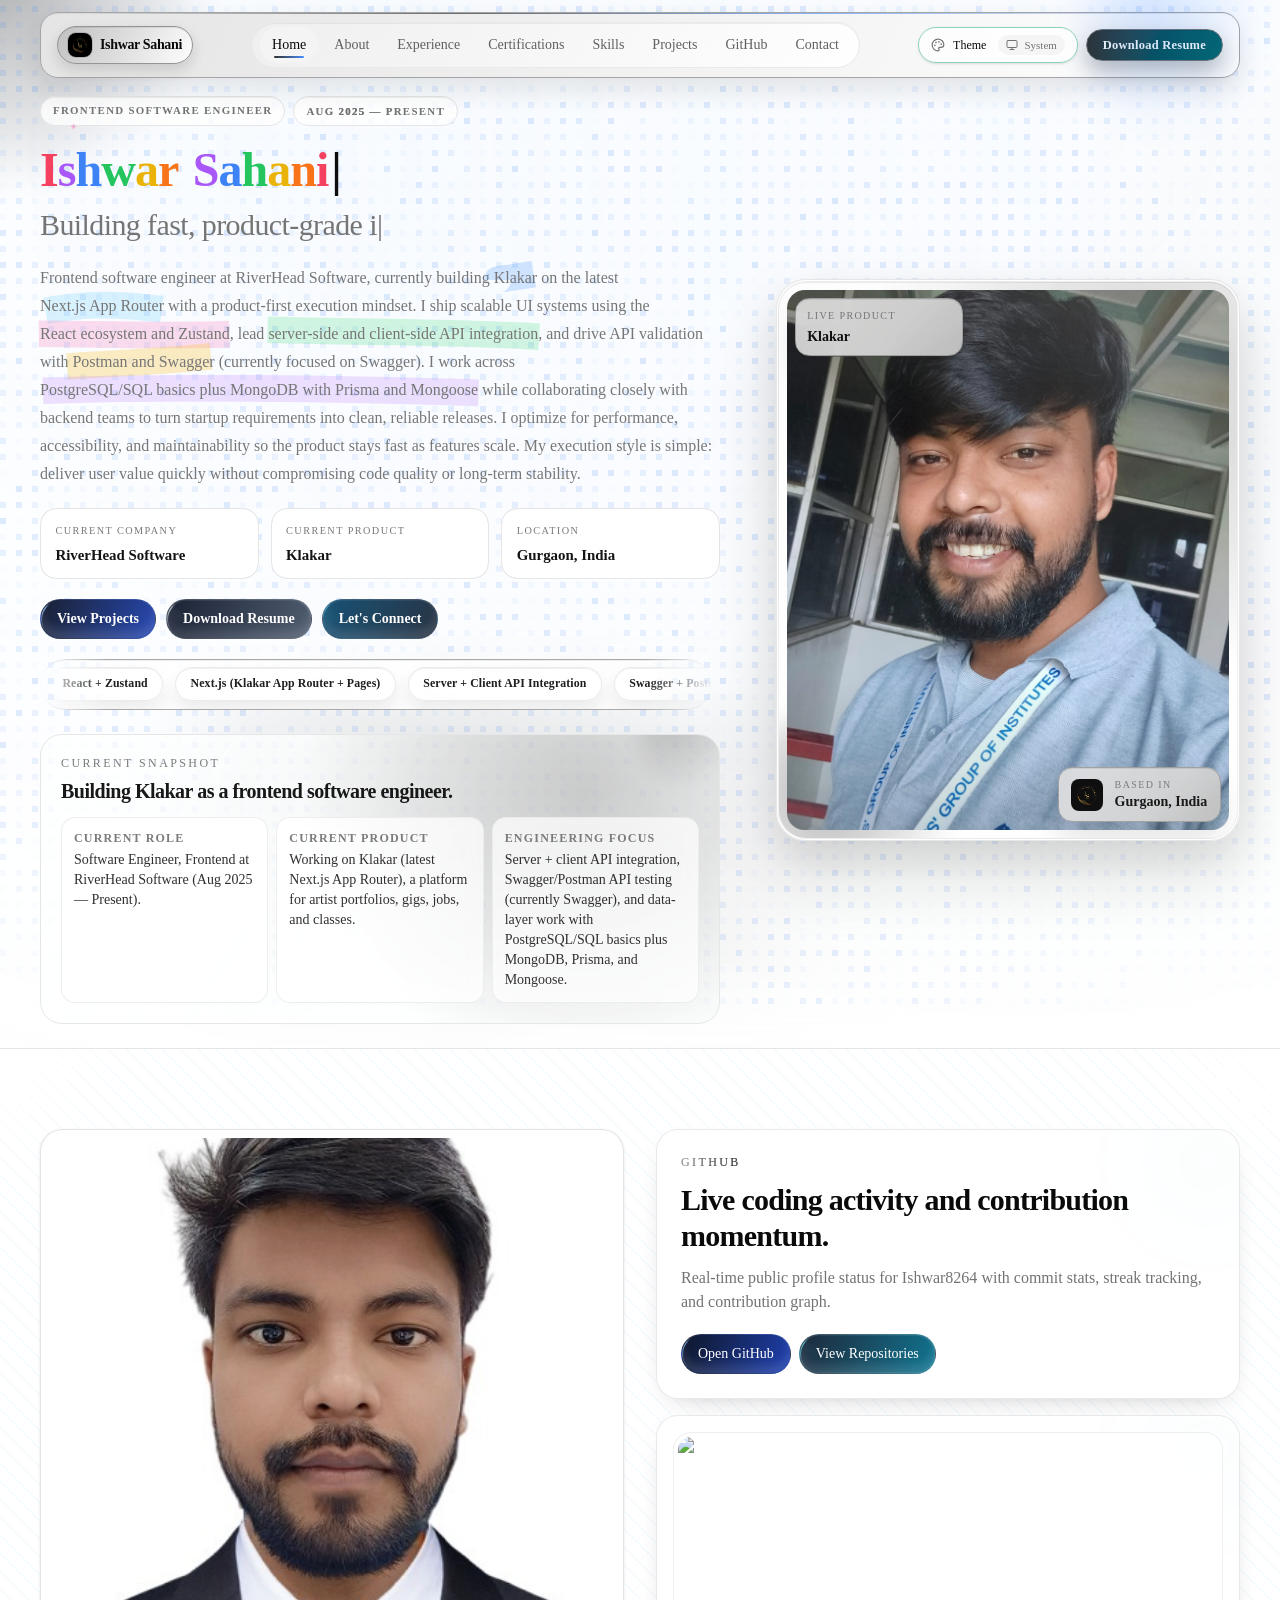
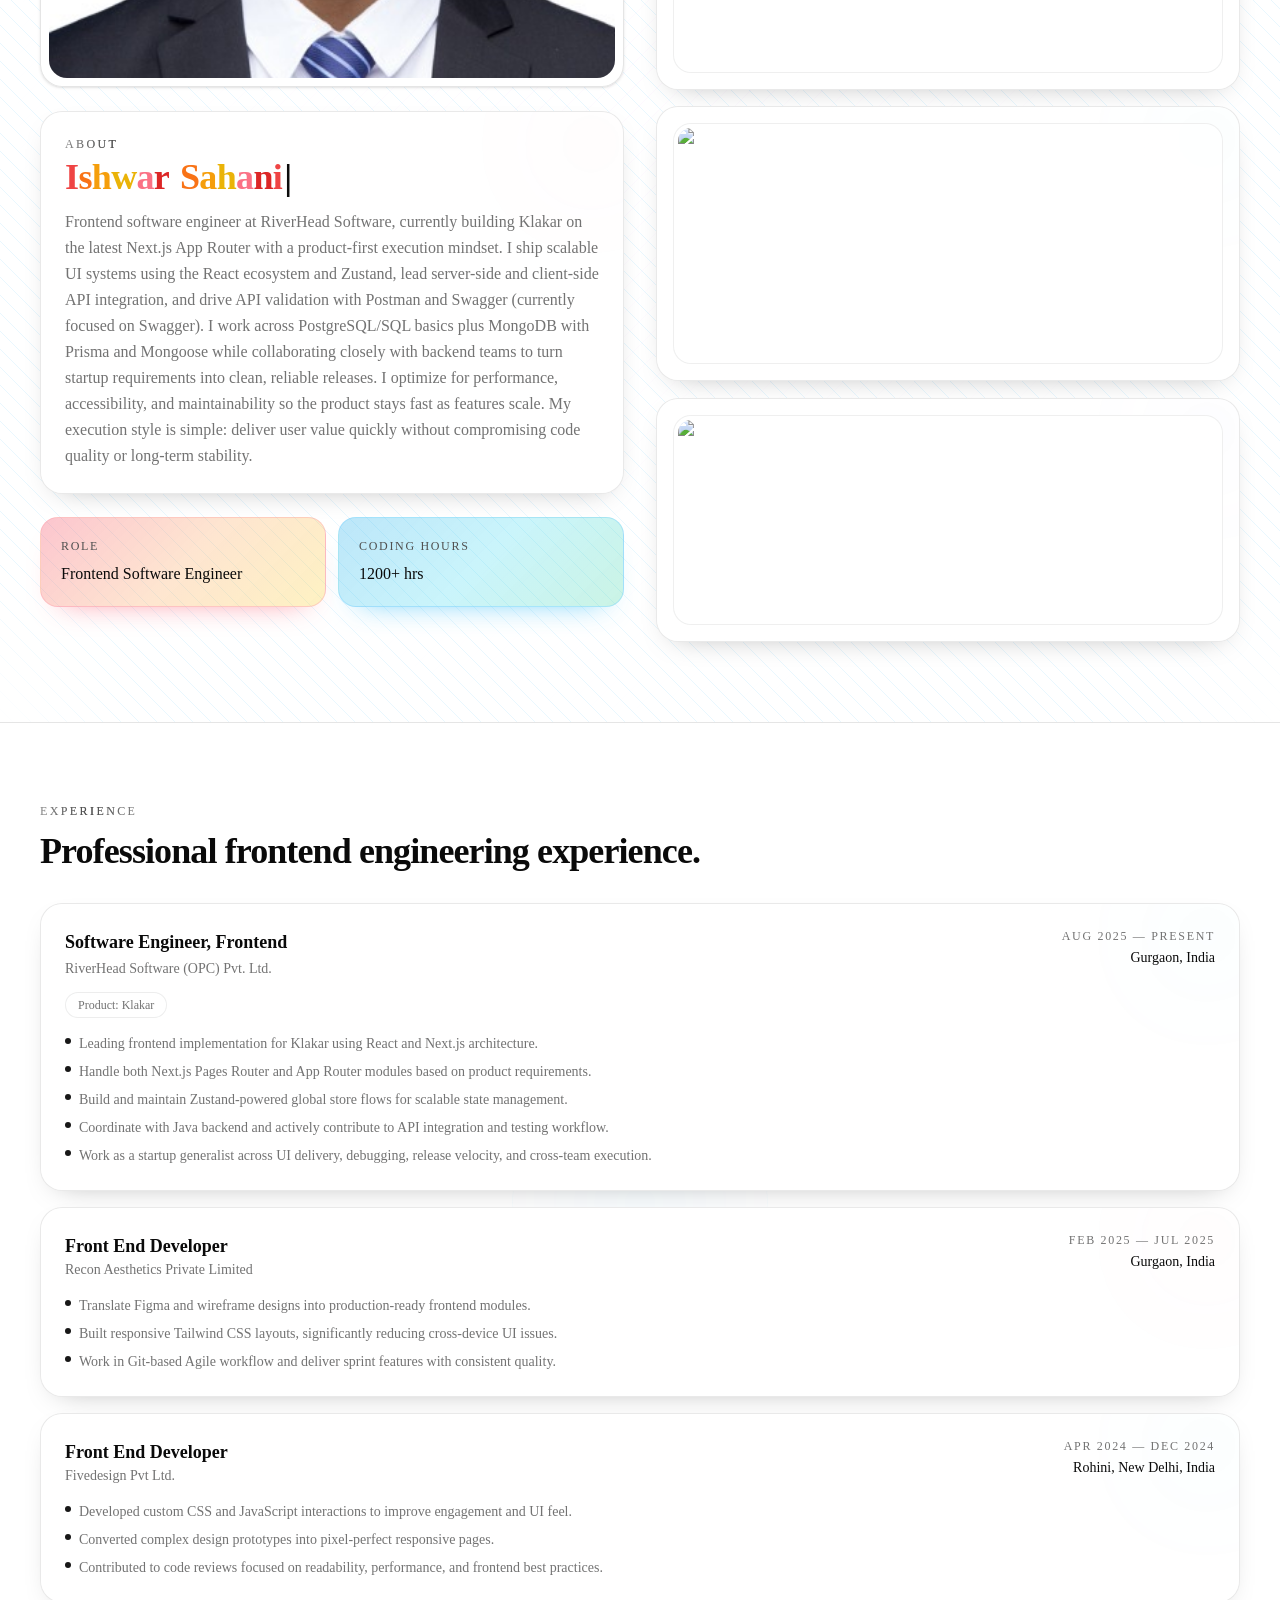
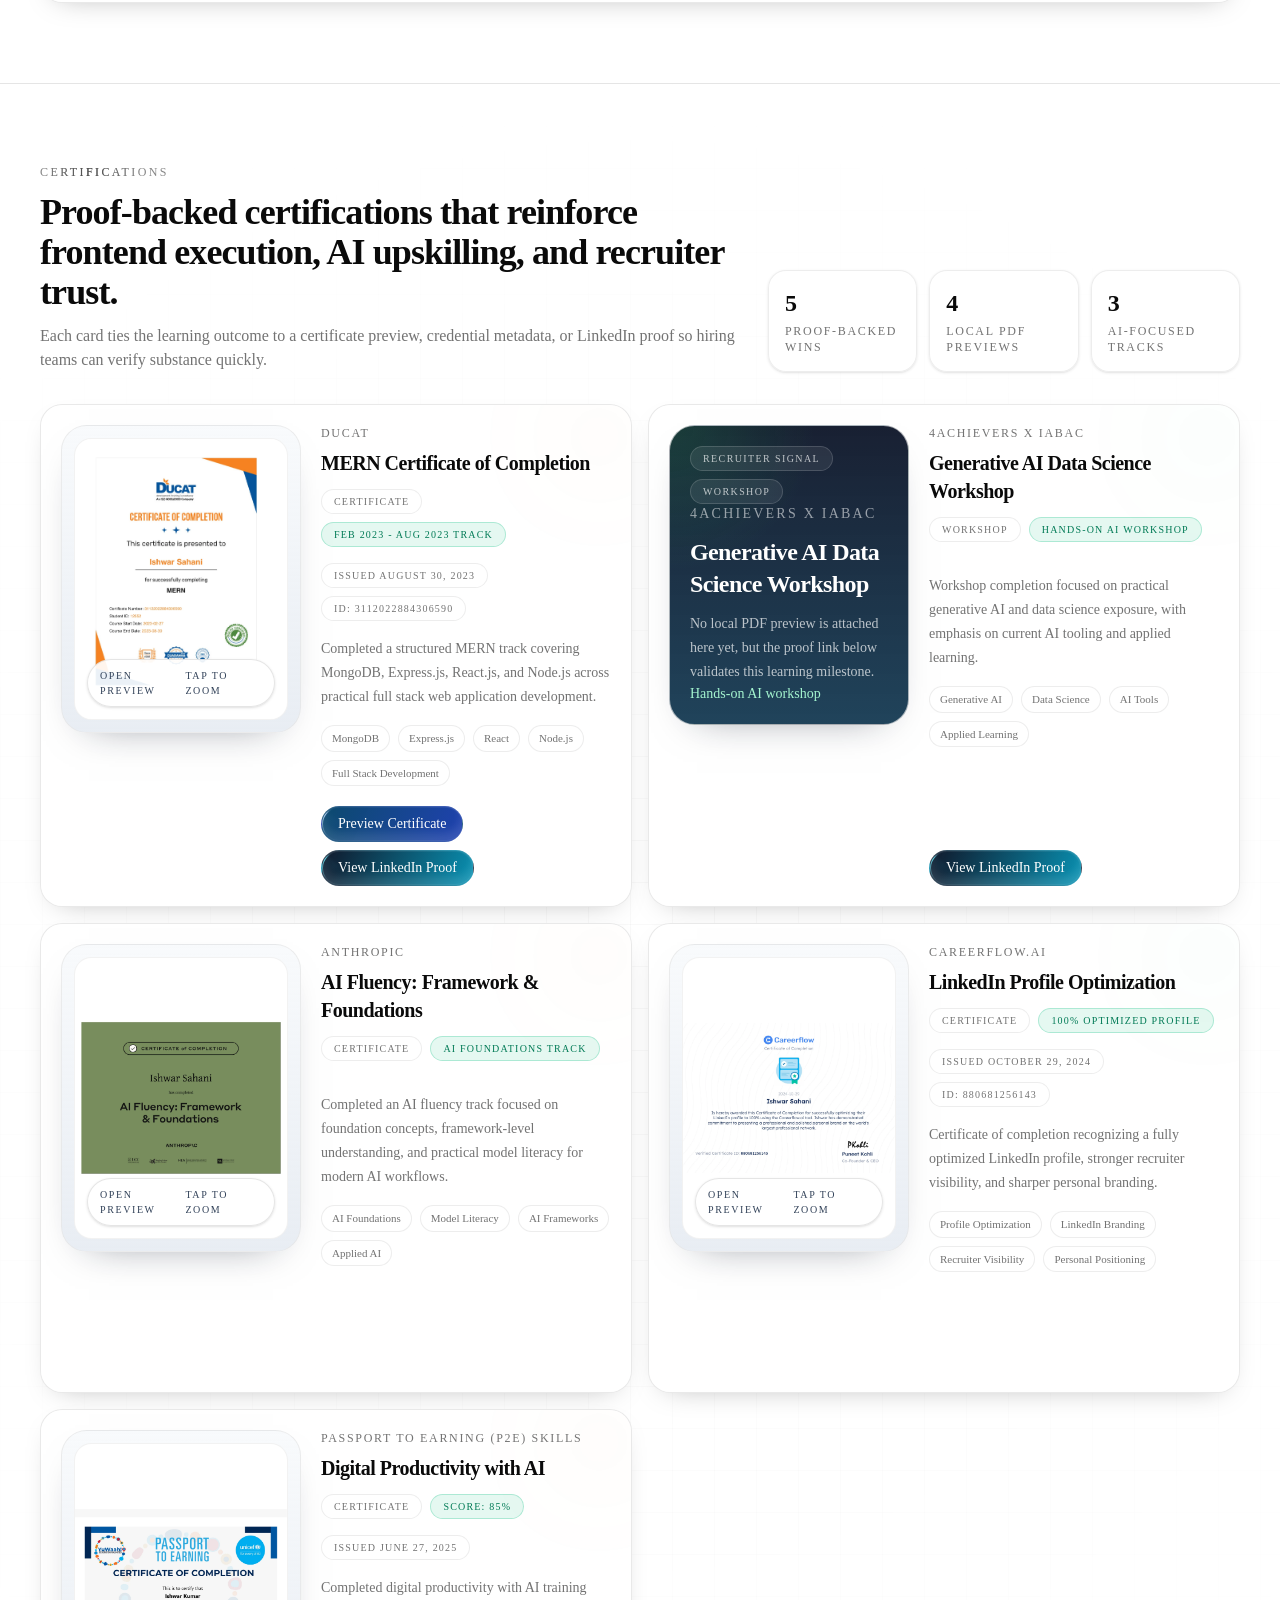
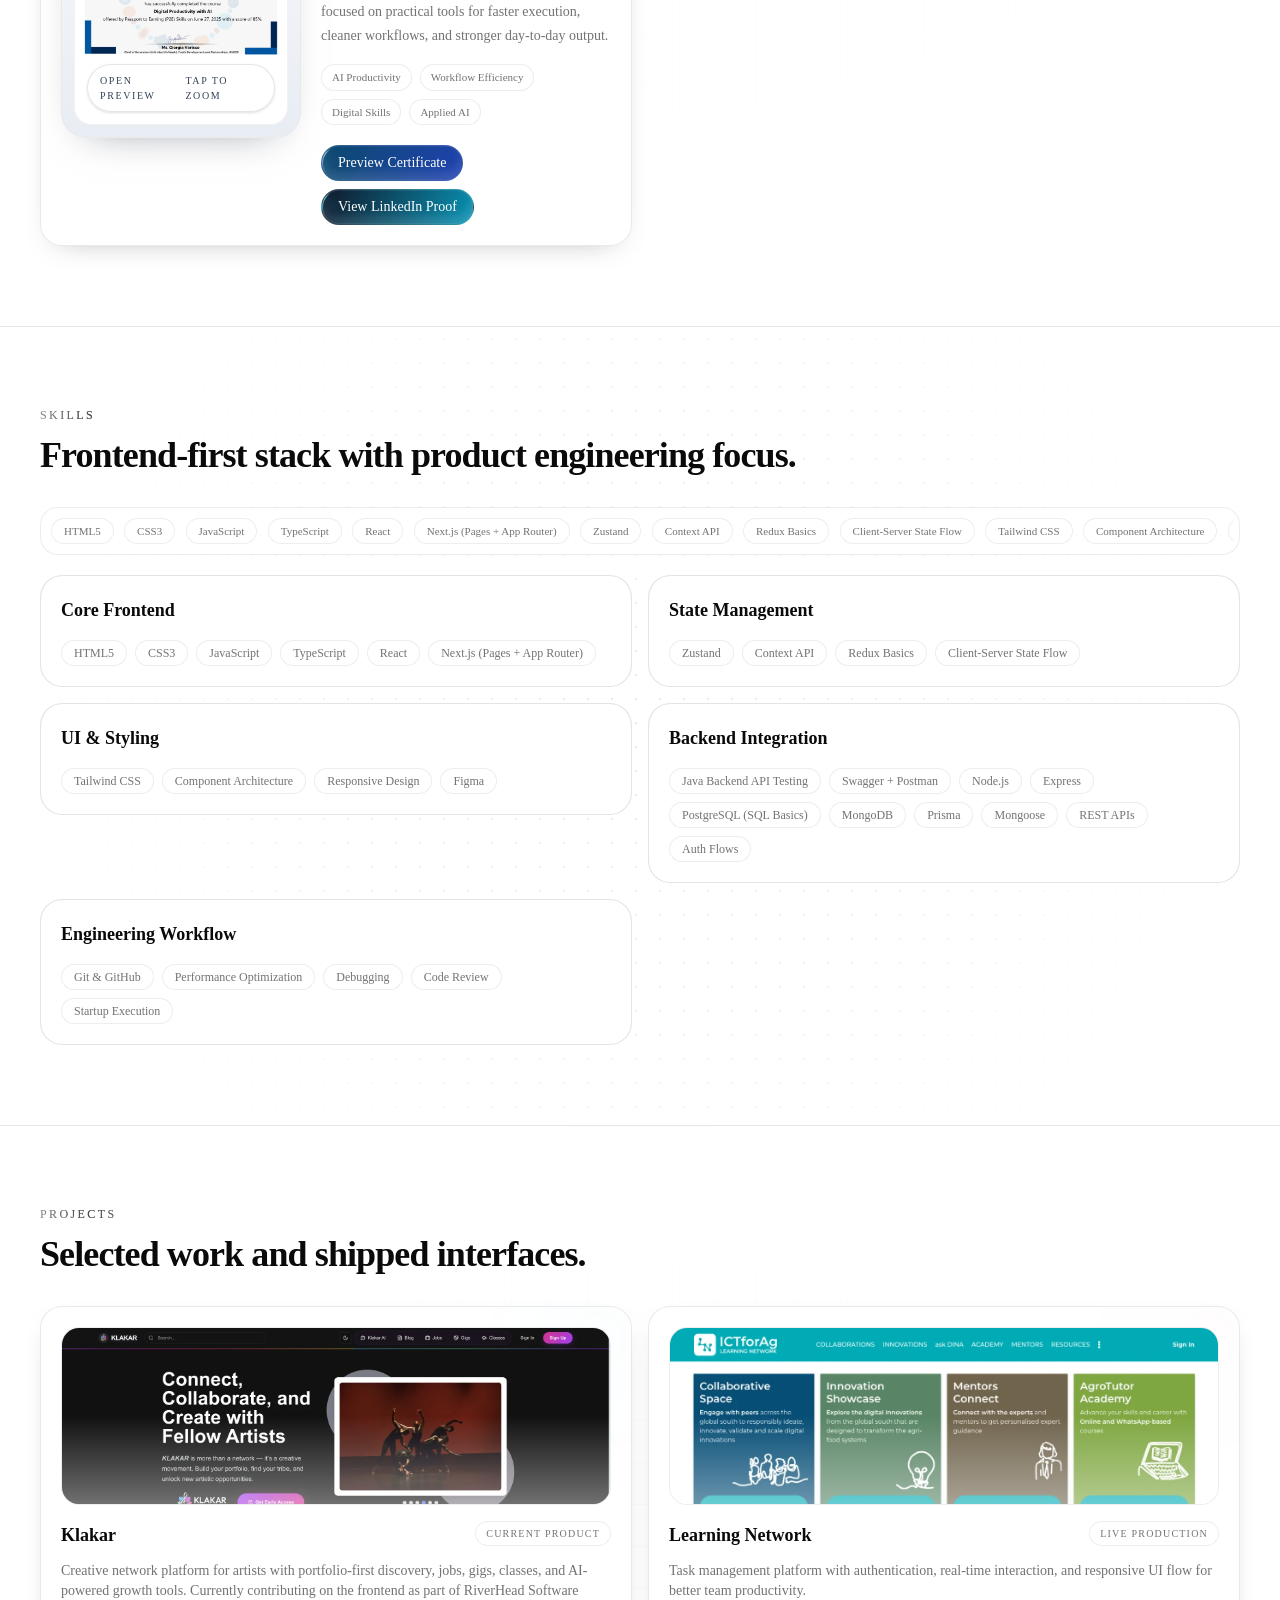
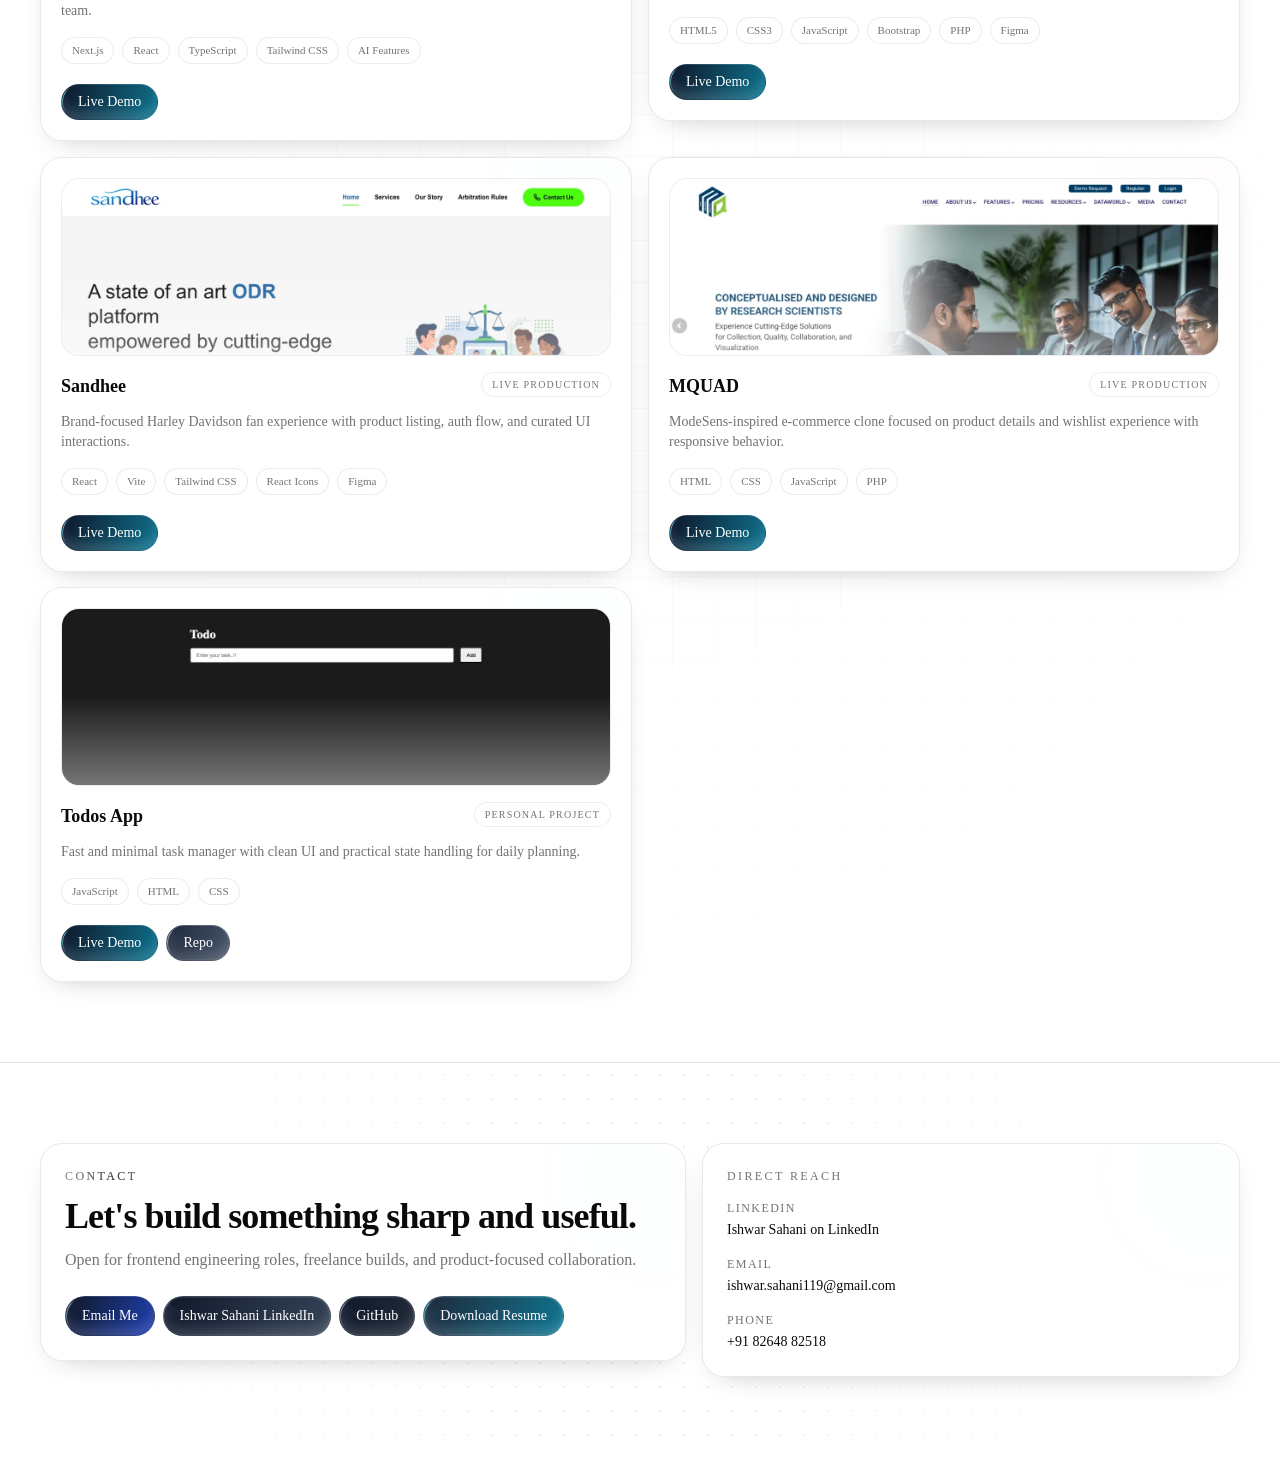
==== commit 523f0290: "deploy: sync from Ishwar-portfolios Ishwar8264/Ishwar-portfolios@d7fc879bbfa93acc24e5b81ec61cf13c4d8" ====
--- a/index.html
+++ b/index.html
@@ -1,4 +1,4 @@
-<!DOCTYPE html><!--4aA28MzHNgHEbpt27Wgs5--><html lang="en" data-theme="light"><head><meta charSet="utf-8"/><meta name="viewport" content="width=device-width, initial-scale=1"/><link rel="preload" href="/_next/static/media/797e433ab948586e-s.p.dbea232f.woff2" as="font" crossorigin="" type="font/woff2"/><link rel="preload" href="/_next/static/media/caa3a2e1cccd8315-s.p.853070df.woff2" as="font" crossorigin="" type="font/woff2"/><link rel="preload" as="image" href="/images/profile/img-2.jpeg"/><link rel="stylesheet" href="/_next/static/chunks/2473c16c0c2f6b5f.css" data-precedence="next"/><link rel="stylesheet" href="/_next/static/chunks/b6b9f4b87662d10c.css" data-precedence="next"/><link rel="preload" as="script" fetchPriority="low" href="/_next/static/chunks/5cfde6e378725494.js"/><script src="/_next/static/chunks/a226675e3e081fab.js" async=""></script><script src="/_next/static/chunks/944b1bac9eb97f57.js" async=""></script><script src="/_next/static/chunks/turbopack-bdfd19c14bf1aec5.js" async=""></script><script src="/_next/static/chunks/3e61cbef2b632a62.js" async=""></script><script src="/_next/static/chunks/22b500136fde671c.js" async=""></script><script src="/_next/static/chunks/7afe7a106416c6ff.js" async=""></script><script src="/_next/static/chunks/865cd0b466238447.js" async=""></script><script src="/_next/static/chunks/fa706fe1d84730b5.js" async=""></script><meta name="next-size-adjust" content=""/><title>Ishwar Sahani | Frontend Software Engineer Portfolio</title><meta name="description" content="Portfolio of Ishwar Sahani, a frontend software engineer in Gurgaon building scalable Next.js, React, and TypeScript interfaces for startup products."/><meta name="application-name" content="Ishwar Sahani"/><link rel="author" href="https://ishwar8264.github.io"/><meta name="author" content="Ishwar Sahani"/><link rel="manifest" href="/manifest.webmanifest"/><meta name="keywords" content="Ishwar Sahani,Frontend Software Engineer,Frontend Engineer Portfolio,Next.js Developer,React TypeScript Developer,Next.js App Router,TypeScript,React,Tailwind CSS Developer,UI Performance,Startup Product Engineer,Gurgaon Frontend Software Engineer"/><meta name="creator" content="Ishwar Sahani"/><meta name="publisher" content="Ishwar Sahani"/><meta name="robots" content="index, follow"/><meta name="googlebot" content="index, follow, max-video-preview:-1, max-image-preview:large, max-snippet:-1"/><meta name="category" content="technology"/><link rel="canonical" href="https://ishwar8264.github.io"/><meta name="mobile-web-app-capable" content="yes"/><meta name="apple-mobile-web-app-title" content="Ishwar"/><meta name="apple-mobile-web-app-status-bar-style" content="default"/><meta property="og:title" content="Ishwar Sahani | Frontend Software Engineer Portfolio"/><meta property="og:description" content="Portfolio of Ishwar Sahani, a frontend software engineer in Gurgaon building scalable Next.js, React, and TypeScript interfaces for startup products."/><meta property="og:url" content="https://ishwar8264.github.io"/><meta property="og:site_name" content="Ishwar Sahani"/><meta property="og:locale" content="en_IN"/><meta property="og:image" content="https://ishwar8264.github.io/images/profile/img-2.jpeg"/><meta property="og:image:width" content="899"/><meta property="og:image:height" content="1599"/><meta property="og:image:alt" content="Portrait of Ishwar Sahani"/><meta property="og:type" content="website"/><meta name="twitter:card" content="summary_large_image"/><meta name="twitter:creator" content="@Ishwar8264"/><meta name="twitter:title" content="Ishwar Sahani | Frontend Software Engineer Portfolio"/><meta name="twitter:description" content="Portfolio of Ishwar Sahani, a frontend software engineer in Gurgaon building scalable Next.js, React, and TypeScript interfaces for startup products."/><meta name="twitter:image" content="https://ishwar8264.github.io/images/profile/img-2.jpeg"/><link rel="shortcut icon" href="/favicon.ico"/><link rel="icon" href="/favicon.ico?favicon.ec75c45a.ico" sizes="48x48" type="image/x-icon"/><link rel="icon" href="/favicon.ico" type="image/x-icon" sizes="48x48"/><link rel="icon" href="/icon-512.png" type="image/png" sizes="512x512"/><link rel="apple-touch-icon" href="/apple-icon.png" sizes="180x180" type="image/png"/><script>
+<!DOCTYPE html><!--o1n_BqqPGFKXjS7QoIL3f--><html lang="en" data-theme="light"><head><meta charSet="utf-8"/><meta name="viewport" content="width=device-width, initial-scale=1"/><link rel="preload" href="/_next/static/media/797e433ab948586e-s.p.dbea232f.woff2" as="font" crossorigin="" type="font/woff2"/><link rel="preload" href="/_next/static/media/caa3a2e1cccd8315-s.p.853070df.woff2" as="font" crossorigin="" type="font/woff2"/><link rel="preload" as="image" href="/images/profile/img-2.jpeg"/><link rel="stylesheet" href="/_next/static/chunks/2473c16c0c2f6b5f.css" data-precedence="next"/><link rel="stylesheet" href="/_next/static/chunks/9d0468125471b22a.css" data-precedence="next"/><link rel="preload" as="script" fetchPriority="low" href="/_next/static/chunks/5cfde6e378725494.js"/><script src="/_next/static/chunks/a226675e3e081fab.js" async=""></script><script src="/_next/static/chunks/944b1bac9eb97f57.js" async=""></script><script src="/_next/static/chunks/turbopack-bdfd19c14bf1aec5.js" async=""></script><script src="/_next/static/chunks/3e61cbef2b632a62.js" async=""></script><script src="/_next/static/chunks/22b500136fde671c.js" async=""></script><script src="/_next/static/chunks/7afe7a106416c6ff.js" async=""></script><script src="/_next/static/chunks/aa9ee800cc3b0589.js" async=""></script><script src="/_next/static/chunks/fa706fe1d84730b5.js" async=""></script><meta name="next-size-adjust" content=""/><title>Ishwar Sahani | Frontend Software Engineer Portfolio</title><meta name="description" content="Portfolio of Ishwar Sahani, a frontend software engineer in Gurgaon building scalable Next.js, React, and TypeScript interfaces for startup products."/><meta name="application-name" content="Ishwar Sahani"/><link rel="author" href="https://ishwar8264.github.io"/><meta name="author" content="Ishwar Sahani"/><link rel="manifest" href="/manifest.webmanifest"/><meta name="keywords" content="Ishwar Sahani,Frontend Software Engineer,Frontend Engineer Portfolio,Next.js Developer,React TypeScript Developer,Next.js App Router,TypeScript,React,Tailwind CSS Developer,UI Performance,Startup Product Engineer,Gurgaon Frontend Software Engineer"/><meta name="creator" content="Ishwar Sahani"/><meta name="publisher" content="Ishwar Sahani"/><meta name="robots" content="index, follow"/><meta name="googlebot" content="index, follow, max-video-preview:-1, max-image-preview:large, max-snippet:-1"/><meta name="category" content="technology"/><link rel="canonical" href="https://ishwar8264.github.io"/><meta name="mobile-web-app-capable" content="yes"/><meta name="apple-mobile-web-app-title" content="Ishwar"/><meta name="apple-mobile-web-app-status-bar-style" content="default"/><meta property="og:title" content="Ishwar Sahani | Frontend Software Engineer Portfolio"/><meta property="og:description" content="Portfolio of Ishwar Sahani, a frontend software engineer in Gurgaon building scalable Next.js, React, and TypeScript interfaces for startup products."/><meta property="og:url" content="https://ishwar8264.github.io"/><meta property="og:site_name" content="Ishwar Sahani"/><meta property="og:locale" content="en_IN"/><meta property="og:image" content="https://ishwar8264.github.io/images/profile/img-2.jpeg"/><meta property="og:image:width" content="899"/><meta property="og:image:height" content="1599"/><meta property="og:image:alt" content="Portrait of Ishwar Sahani"/><meta property="og:type" content="website"/><meta name="twitter:card" content="summary_large_image"/><meta name="twitter:creator" content="@Ishwar8264"/><meta name="twitter:title" content="Ishwar Sahani | Frontend Software Engineer Portfolio"/><meta name="twitter:description" content="Portfolio of Ishwar Sahani, a frontend software engineer in Gurgaon building scalable Next.js, React, and TypeScript interfaces for startup products."/><meta name="twitter:image" content="https://ishwar8264.github.io/images/profile/img-2.jpeg"/><link rel="shortcut icon" href="/favicon.ico"/><link rel="icon" href="/favicon.ico?favicon.ec75c45a.ico" sizes="48x48" type="image/x-icon"/><link rel="icon" href="/favicon.ico" type="image/x-icon" sizes="48x48"/><link rel="icon" href="/icon-512.png" type="image/png" sizes="512x512"/><link rel="apple-touch-icon" href="/apple-icon.png" sizes="180x180" type="image/png"/><script>
   (() => {
     try {
       const storageKey = "ishwar-theme";
@@ -36,7 +36,7 @@
       // no-op
     }
   })();
-</script><script src="/_next/static/chunks/a6dad97d9634a72d.js" noModule=""></script></head><body class="geist_a71539c9-module__T19VSG__variable geist_mono_8d43a2aa-module__8Li5zG__variable antialiased"><div hidden=""><!--$--><!--/$--></div><header class="portfolio-nav-root fixed inset-x-0 top-0 z-40"><div class="portfolio-nav-shell mx-auto mt-3 flex w-[min(1200px,95%)] items-center rounded-2xl border px-3 backdrop-blur-md md:px-4"><div class="flex h-14 w-full items-center justify-between gap-3 md:h-16"><a href="#home" class="portfolio-nav-brand shrink-0 rounded-full px-2.5 py-1.5 text-sm font-semibold tracking-tight"><span class="flex items-center gap-2"><img alt="Ishwar logo" loading="lazy" width="24" height="24" decoding="async" data-nimg="1" class="size-6 rounded-md object-contain" style="color:transparent" src="/images/profile/ishwar-logo.png"/><span class="hidden sm:inline">Ishwar Sahani</span><span class="sm:hidden">Ishwar</span></span></a><nav class="portfolio-nav-menu portfolio-nav-menu-tablet hidden items-center gap-1 rounded-full px-1.5 py-1 md:flex lg:hidden" aria-label="Primary"><a href="#home" class="portfolio-nav-link rounded-full font-medium text-muted-foreground transition-all px-2.5 py-1.5 text-xs portfolio-nav-link-active" aria-current="page">Home</a><a href="#about" class="portfolio-nav-link rounded-full font-medium text-muted-foreground transition-all px-2.5 py-1.5 text-xs">About</a><a href="#experience" class="portfolio-nav-link rounded-full font-medium text-muted-foreground transition-all px-2.5 py-1.5 text-xs">Experience</a><a href="#skills" class="portfolio-nav-link rounded-full font-medium text-muted-foreground transition-all px-2.5 py-1.5 text-xs">Skills</a><a href="#projects" class="portfolio-nav-link rounded-full font-medium text-muted-foreground transition-all px-2.5 py-1.5 text-xs">Projects</a><a href="#github" class="portfolio-nav-link rounded-full font-medium text-muted-foreground transition-all px-2.5 py-1.5 text-xs">GitHub</a><a href="#contact" class="portfolio-nav-link rounded-full font-medium text-muted-foreground transition-all px-2.5 py-1.5 text-xs">Contact</a></nav><nav class="portfolio-nav-menu portfolio-nav-menu-desktop hidden items-center gap-1 rounded-full px-2 py-1 lg:flex" aria-label="Primary"><a href="#home" class="portfolio-nav-link rounded-full px-3 py-2 text-sm font-medium text-muted-foreground transition-all portfolio-nav-link-active" aria-current="page">Home</a><a href="#about" class="portfolio-nav-link rounded-full px-3 py-2 text-sm font-medium text-muted-foreground transition-all">About</a><a href="#experience" class="portfolio-nav-link rounded-full px-3 py-2 text-sm font-medium text-muted-foreground transition-all">Experience</a><a href="#skills" class="portfolio-nav-link rounded-full px-3 py-2 text-sm font-medium text-muted-foreground transition-all">Skills</a><a href="#projects" class="portfolio-nav-link rounded-full px-3 py-2 text-sm font-medium text-muted-foreground transition-all">Projects</a><a href="#github" class="portfolio-nav-link rounded-full px-3 py-2 text-sm font-medium text-muted-foreground transition-all">GitHub</a><a href="#contact" class="portfolio-nav-link rounded-full px-3 py-2 text-sm font-medium text-muted-foreground transition-all">Contact</a></nav><div class="portfolio-nav-actions flex items-center gap-2"><div class="relative portfolio-nav-theme hidden md:block"><button type="button" tabindex="0" aria-haspopup="menu" id="base-ui-_R_6otb_" data-slot="dropdown-menu-trigger" aria-label="Change theme" class="group/button inline-flex shrink-0 items-center border bg-clip-padding font-medium whitespace-nowrap transition-all outline-none select-none focus-visible:border-ring focus-visible:ring-3 focus-visible:ring-ring/50 active:translate-y-px disabled:pointer-events-none disabled:opacity-50 aria-invalid:border-destructive aria-invalid:ring-3 aria-invalid:ring-destructive/20 dark:aria-invalid:border-destructive/50 dark:aria-invalid:ring-destructive/40 [&amp;_svg]:pointer-events-none [&amp;_svg]:shrink-0 border-border bg-background hover:bg-muted hover:text-foreground aria-expanded:bg-muted aria-expanded:text-foreground dark:border-input dark:bg-input/30 dark:hover:bg-input/50 gap-1 text-[0.8rem] in-data-[slot=button-group]:rounded-lg has-data-[icon=inline-end]:pr-1.5 has-data-[icon=inline-start]:pl-1.5 [&amp;_svg:not([class*=&#x27;size-&#x27;])]:size-3.5 portfolio-nav-theme-trigger h-9 rounded-full px-3 text-foreground shadow-sm justify-center"><span class="flex items-center gap-2"><svg xmlns="http://www.w3.org/2000/svg" width="24" height="24" viewBox="0 0 24 24" fill="none" stroke="currentColor" stroke-width="2" stroke-linecap="round" stroke-linejoin="round" class="lucide lucide-palette size-3.5 text-muted-foreground" aria-hidden="true"><path d="M12 22a1 1 0 0 1 0-20 10 9 0 0 1 10 9 5 5 0 0 1-5 5h-2.25a1.75 1.75 0 0 0-1.4 2.8l.3.4a1.75 1.75 0 0 1-1.4 2.8z"></path><circle cx="13.5" cy="6.5" r=".5" fill="currentColor"></circle><circle cx="17.5" cy="10.5" r=".5" fill="currentColor"></circle><circle cx="6.5" cy="12.5" r=".5" fill="currentColor"></circle><circle cx="8.5" cy="7.5" r=".5" fill="currentColor"></circle></svg><span class="text-xs font-medium">Theme</span></span><span class="ml-2 inline-flex items-center gap-1.5 rounded-full bg-muted px-2 py-0.5 text-[11px] font-medium text-muted-foreground"><svg xmlns="http://www.w3.org/2000/svg" width="24" height="24" viewBox="0 0 24 24" fill="none" stroke="currentColor" stroke-width="2" stroke-linecap="round" stroke-linejoin="round" class="lucide lucide-monitor size-3" aria-hidden="true"><rect width="20" height="14" x="2" y="3" rx="2"></rect><line x1="8" x2="16" y1="21" y2="21"></line><line x1="12" x2="12" y1="17" y2="21"></line></svg>System</span></button></div><a href="/resume/resume_ishwar_sahani.pdf" download="" class="portfolio-nav-cta h-8 items-center justify-center rounded-full px-4 text-[0.78rem] font-semibold tracking-[0.02em] transition-all hidden md:inline-flex">Download Resume</a><div class="md:hidden"><button type="button" tabindex="0" data-slot="button" aria-label="Open menu" aria-expanded="false" class="group/button inline-flex shrink-0 items-center justify-center border bg-clip-padding text-sm font-medium whitespace-nowrap transition-all outline-none select-none focus-visible:border-ring focus-visible:ring-3 focus-visible:ring-ring/50 active:translate-y-px disabled:pointer-events-none disabled:opacity-50 aria-invalid:border-destructive aria-invalid:ring-3 aria-invalid:ring-destructive/20 dark:aria-invalid:border-destructive/50 dark:aria-invalid:ring-destructive/40 [&amp;_svg]:pointer-events-none [&amp;_svg]:shrink-0 [&amp;_svg:not([class*=&#x27;size-&#x27;])]:size-4 border-border bg-background hover:bg-muted hover:text-foreground aria-expanded:bg-muted aria-expanded:text-foreground dark:border-input dark:bg-input/30 dark:hover:bg-input/50 size-7 rounded-[min(var(--radius-md),12px)] in-data-[slot=button-group]:rounded-lg portfolio-nav-toggle"><svg xmlns="http://www.w3.org/2000/svg" width="24" height="24" viewBox="0 0 24 24" fill="none" stroke="currentColor" stroke-width="2" stroke-linecap="round" stroke-linejoin="round" class="lucide lucide-menu" aria-hidden="true"><path d="M4 5h16"></path><path d="M4 12h16"></path><path d="M4 19h16"></path></svg></button><button aria-hidden="true" class="fixed inset-0 z-40 bg-background/60 backdrop-blur-sm transition-opacity pointer-events-none opacity-0"></button><div class="portfolio-nav-mobile-panel fixed inset-x-4 top-[4.7rem] z-50 rounded-2xl border p-3 transition-all pointer-events-none -translate-y-2 opacity-0"><nav class="grid gap-1"><a href="#home" class="portfolio-nav-mobile-link rounded-lg px-3 py-2 text-sm font-medium transition-colors portfolio-nav-mobile-link-active" aria-current="page">Home</a><a href="#about" class="portfolio-nav-mobile-link rounded-lg px-3 py-2 text-sm font-medium transition-colors">About</a><a href="#experience" class="portfolio-nav-mobile-link rounded-lg px-3 py-2 text-sm font-medium transition-colors">Experience</a><a href="#skills" class="portfolio-nav-mobile-link rounded-lg px-3 py-2 text-sm font-medium transition-colors">Skills</a><a href="#projects" class="portfolio-nav-mobile-link rounded-lg px-3 py-2 text-sm font-medium transition-colors">Projects</a><a href="#github" class="portfolio-nav-mobile-link rounded-lg px-3 py-2 text-sm font-medium transition-colors">GitHub</a><a href="#contact" class="portfolio-nav-mobile-link rounded-lg px-3 py-2 text-sm font-medium transition-colors">Contact</a></nav><div class="portfolio-nav-mobile-divider mt-3 border-t pt-3"><div class="relative w-full portfolio-nav-theme"><button type="button" tabindex="0" aria-haspopup="menu" id="base-ui-_R_3notb_" data-slot="dropdown-menu-trigger" aria-label="Change theme" class="group/button inline-flex shrink-0 items-center border bg-clip-padding font-medium whitespace-nowrap transition-all outline-none select-none focus-visible:border-ring focus-visible:ring-3 focus-visible:ring-ring/50 active:translate-y-px disabled:pointer-events-none disabled:opacity-50 aria-invalid:border-destructive aria-invalid:ring-3 aria-invalid:ring-destructive/20 dark:aria-invalid:border-destructive/50 dark:aria-invalid:ring-destructive/40 [&amp;_svg]:pointer-events-none [&amp;_svg]:shrink-0 border-border bg-background hover:bg-muted hover:text-foreground aria-expanded:bg-muted aria-expanded:text-foreground dark:border-input dark:bg-input/30 dark:hover:bg-input/50 gap-1 text-[0.8rem] in-data-[slot=button-group]:rounded-lg has-data-[icon=inline-end]:pr-1.5 has-data-[icon=inline-start]:pl-1.5 [&amp;_svg:not([class*=&#x27;size-&#x27;])]:size-3.5 portfolio-nav-theme-trigger h-9 rounded-full px-3 text-foreground shadow-sm w-full justify-between"><span class="flex items-center gap-2"><svg xmlns="http://www.w3.org/2000/svg" width="24" height="24" viewBox="0 0 24 24" fill="none" stroke="currentColor" stroke-width="2" stroke-linecap="round" stroke-linejoin="round" class="lucide lucide-palette size-3.5 text-muted-foreground" aria-hidden="true"><path d="M12 22a1 1 0 0 1 0-20 10 9 0 0 1 10 9 5 5 0 0 1-5 5h-2.25a1.75 1.75 0 0 0-1.4 2.8l.3.4a1.75 1.75 0 0 1-1.4 2.8z"></path><circle cx="13.5" cy="6.5" r=".5" fill="currentColor"></circle><circle cx="17.5" cy="10.5" r=".5" fill="currentColor"></circle><circle cx="6.5" cy="12.5" r=".5" fill="currentColor"></circle><circle cx="8.5" cy="7.5" r=".5" fill="currentColor"></circle></svg><span class="text-xs font-medium">Theme</span></span><span class="ml-2 inline-flex items-center gap-1.5 rounded-full bg-muted px-2 py-0.5 text-[11px] font-medium text-muted-foreground"><svg xmlns="http://www.w3.org/2000/svg" width="24" height="24" viewBox="0 0 24 24" fill="none" stroke="currentColor" stroke-width="2" stroke-linecap="round" stroke-linejoin="round" class="lucide lucide-monitor size-3" aria-hidden="true"><rect width="20" height="14" x="2" y="3" rx="2"></rect><line x1="8" x2="16" y1="21" y2="21"></line><line x1="12" x2="12" y1="17" y2="21"></line></svg>System</span></button></div></div><a class="group/button inline-flex shrink-0 items-center border border-transparent bg-clip-padding whitespace-nowrap transition-all outline-none select-none focus-visible:border-ring focus-visible:ring-3 focus-visible:ring-ring/50 active:translate-y-px disabled:pointer-events-none disabled:opacity-50 aria-invalid:border-destructive aria-invalid:ring-3 aria-invalid:ring-destructive/20 dark:aria-invalid:border-destructive/50 dark:aria-invalid:ring-destructive/40 [&amp;_svg]:pointer-events-none [&amp;_svg]:shrink-0 bg-primary text-primary-foreground [a]:hover:bg-primary/80 gap-1 px-2.5 in-data-[slot=button-group]:rounded-lg has-data-[icon=inline-end]:pr-1.5 has-data-[icon=inline-start]:pl-1.5 [&amp;_svg:not([class*=&#x27;size-&#x27;])]:size-3.5 portfolio-nav-cta mt-3 h-9 w-full justify-center rounded-xl text-[0.82rem] font-semibold" href="/resume/resume_ishwar_sahani.pdf" download="">Download Resume</a></div></div></div></div></div></header><div><main class="bg-background text-foreground"><script type="application/ld+json">{"@context":"https://schema.org","@graph":[{"@type":"WebSite","@id":"https://ishwar8264.github.io#website","url":"https://ishwar8264.github.io","name":"Ishwar Sahani","alternateName":"Ishwar","description":"Portfolio of Ishwar Sahani, a frontend software engineer in Gurgaon building scalable Next.js, React, and TypeScript interfaces for startup products.","inLanguage":"en-IN","image":{"@id":"https://ishwar8264.github.io#logo"},"publisher":{"@id":"https://ishwar8264.github.io#person"}},{"@type":"WebPage","@id":"https://ishwar8264.github.io#webpage","url":"https://ishwar8264.github.io/","name":"Ishwar Sahani | Frontend Software Engineer Portfolio","description":"Portfolio of Ishwar Sahani, a frontend software engineer in Gurgaon building scalable Next.js, React, and TypeScript interfaces for startup products.","inLanguage":"en-IN","isPartOf":{"@id":"https://ishwar8264.github.io#website"},"about":{"@id":"https://ishwar8264.github.io#person"},"primaryImageOfPage":{"@type":"ImageObject","url":"https://ishwar8264.github.io/images/profile/img-2.jpeg","width":899,"height":1599}},{"@type":"Person","@id":"https://ishwar8264.github.io#person","name":"Ishwar Sahani","url":"https://ishwar8264.github.io","image":"https://ishwar8264.github.io/images/profile/img-2.jpeg","description":"Portfolio of Ishwar Sahani, a frontend software engineer in Gurgaon building scalable Next.js, React, and TypeScript interfaces for startup products.","jobTitle":"Frontend Software Engineer","mainEntityOfPage":{"@id":"https://ishwar8264.github.io#webpage"},"worksFor":{"@type":"Organization","@id":"https://ishwar8264.github.io#current-company","name":"RiverHead Software"},"sameAs":["https://www.linkedin.com/in/ishwarsahani/","https://github.com/Ishwar8264"],"email":"mailto:ishwar.sahani119@gmail.com","telephone":"+91 82648 82518","knowsAbout":["React + Zustand","Next.js (Klakar App Router + Pages)","Server + Client API Integration","Swagger + Postman API Testing","PostgreSQL + SQL Basics","MongoDB + Prisma + Mongoose","TypeScript","Tailwind CSS","Startup Product Delivery"],"address":{"@type":"PostalAddress","addressLocality":"Gurgaon","addressRegion":"Haryana","addressCountry":"IN"}},{"@type":"ItemList","@id":"https://ishwar8264.github.io#featured-projects","name":"Featured projects by Ishwar Sahani","itemListElement":[{"@type":"ListItem","position":1,"item":{"@type":"CreativeWork","name":"Klakar","description":"Creative network platform for artists with portfolio-first discovery, jobs, gigs, classes, and AI-powered growth tools. Currently contributing on the frontend as part of RiverHead Software team.","url":"https://klakar.com/","image":"https://ishwar8264.github.io/images/projects/klakar.webp","creator":{"@id":"https://ishwar8264.github.io#person"}}},{"@type":"ListItem","position":2,"item":{"@type":"CreativeWork","name":"Learning Network","description":"Task management platform with authentication, real-time interaction, and responsive UI flow for better team productivity.","url":"https://learningnetwork.ictforag.com/","image":"https://ishwar8264.github.io/images/projects/learning-network.webp","creator":{"@id":"https://ishwar8264.github.io#person"}}},{"@type":"ListItem","position":3,"item":{"@type":"CreativeWork","name":"Sandhee","description":"Brand-focused Harley Davidson fan experience with product listing, auth flow, and curated UI interactions.","url":"https://sandhee.com/","image":"https://ishwar8264.github.io/images/projects/sandhee.webp","creator":{"@id":"https://ishwar8264.github.io#person"}}},{"@type":"ListItem","position":4,"item":{"@type":"CreativeWork","name":"MQUAD","description":"ModeSens-inspired e-commerce clone focused on product details and wishlist experience with responsive behavior.","url":"https://mquad.org/","image":"https://ishwar8264.github.io/images/projects/mquad.webp","creator":{"@id":"https://ishwar8264.github.io#person"}}},{"@type":"ListItem","position":5,"item":{"@type":"CreativeWork","name":"Todos App","description":"Fast and minimal task manager with clean UI and practical state handling for daily planning.","url":"https://todos-one-livid.vercel.app/","image":"https://ishwar8264.github.io/images/projects/todos-app.webp","creator":{"@id":"https://ishwar8264.github.io#person"}}}]},{"@type":"ImageObject","@id":"https://ishwar8264.github.io#logo","url":"https://ishwar8264.github.io/icon-512.png","width":512,"height":512,"caption":"Ishwar Sahani logo"}]}</script><section id="home" class="hero-wrap"><div aria-hidden="true" class="hero-background"><div class="h-full w-full hero-flickering-grid"><canvas class="pointer-events-none" style="width:0;height:0"></canvas></div><div class="pointer-events-none absolute inset-0 isolate overflow-hidden rounded-[inherit] hero-light-rays hidden md:block" style="--light-rays-color:rgba(96, 165, 250, 0.22);--light-rays-blur:22px;--light-rays-length:52vh"><div class="absolute inset-0 overflow-hidden"><div aria-hidden="true" class="absolute inset-0 opacity-60" style="background:radial-gradient(circle at 20% 15%, color-mix(in srgb, var(--light-rays-color) 45%, transparent), transparent 70%)"></div><div aria-hidden="true" class="absolute inset-0 opacity-60" style="background:radial-gradient(circle at 80% 10%, color-mix(in srgb, var(--light-rays-color) 35%, transparent), transparent 75%)"></div><div class="pointer-events-none absolute -top-[12%] left-[var(--ray-left)] h-[var(--light-rays-length)] w-[var(--ray-width)] origin-top -translate-x-1/2 rounded-full bg-linear-to-b from-[color-mix(in_srgb,var(--light-rays-color)_70%,transparent)] to-transparent opacity-0 mix-blend-screen blur-[var(--light-rays-blur)]" style="--ray-left:64.35946291195944%;--ray-width:193.35214529533948px;transform:rotate(-4.794111874631298deg)"></div><div class="pointer-events-none absolute -top-[12%] left-[var(--ray-left)] h-[var(--light-rays-length)] w-[var(--ray-width)] origin-top -translate-x-1/2 rounded-full bg-linear-to-b from-[color-mix(in_srgb,var(--light-rays-color)_70%,transparent)] to-transparent opacity-0 mix-blend-screen blur-[var(--light-rays-blur)]" style="--ray-left:9.480850842397782%;--ray-width:230.18108779223604px;transform:rotate(-13.127462639615942deg)"></div><div class="pointer-events-none absolute -top-[12%] left-[var(--ray-left)] h-[var(--light-rays-length)] w-[var(--ray-width)] origin-top -translate-x-1/2 rounded-full bg-linear-to-b from-[color-mix(in_srgb,var(--light-rays-color)_70%,transparent)] to-transparent opacity-0 mix-blend-screen blur-[var(--light-rays-blur)]" style="--ray-left:61.387795482177154%;--ray-width:160.42588205815326px;transform:rotate(20.592862402093758deg)"></div><div class="pointer-events-none absolute -top-[12%] left-[var(--ray-left)] h-[var(--light-rays-length)] w-[var(--ray-width)] origin-top -translate-x-1/2 rounded-full bg-linear-to-b from-[color-mix(in_srgb,var(--light-rays-color)_70%,transparent)] to-transparent opacity-0 mix-blend-screen blur-[var(--light-rays-blur)]" style="--ray-left:63.080006234722426%;--ray-width:242.41231991163687px;transform:rotate(-17.986345757102157deg)"></div><div class="pointer-events-none absolute -top-[12%] left-[var(--ray-left)] h-[var(--light-rays-length)] w-[var(--ray-width)] origin-top -translate-x-1/2 rounded-full bg-linear-to-b from-[color-mix(in_srgb,var(--light-rays-color)_70%,transparent)] to-transparent opacity-0 mix-blend-screen blur-[var(--light-rays-blur)]" style="--ray-left:85.19846429161416%;--ray-width:296.9260031846834px;transform:rotate(-15.427726787257676deg)"></div></div></div></div><div class="hero-grid mx-auto grid min-h-[100svh] w-[min(1200px,95%)] items-center gap-8 pt-24 pb-8 md:pt-28 md:pb-10 lg:grid-cols-[1.2fr_0.8fr] lg:gap-10 lg:pt-24 lg:pb-6"><div class="min-w-0 flex flex-col justify-center gap-5 lg:pr-4"><div style="opacity:0;filter:blur(0px);transform:translateY(-6px)"><div class="flex flex-wrap gap-2"><div class="hero-pill"><div class="hero-pill-sparkles text-[0.68rem] font-semibold tracking-[0.12em] uppercase" style="--sparkles-first-color:#60a5fa;--sparkles-second-color:#f472b6"><span class="relative inline-block"><strong>Frontend Software Engineer</strong></span></div></div><div class="hero-pill"><span style="--shiny-width:100px" class="mx-auto max-w-md dark:text-neutral-400/70 animate-shiny-text bg-size-[var(--shiny-width)_100%] bg-clip-text bg-position-[0_0] bg-no-repeat [transition:background-position_1s_cubic-bezier(.6,.6,0,1)_infinite] bg-linear-to-r from-transparent via-black/80 via-50% to-transparent dark:via-white/80 text-[0.68rem] font-semibold tracking-[0.12em] uppercase text-muted-foreground">Aug 2025 — Present</span></div></div></div><div style="opacity:0;filter:blur(0px);transform:translateY(-6px)"><div class="max-w-4xl"><h1 class="leading-[1.06] font-semibold tracking-tight"><span class="hero-name-glow"><span role="text" aria-label="Ishwar Sahani" class="animated-name-root text-3xl sm:text-5xl animated-name-place-hero animated-name-palette-neon"><span aria-hidden="true" class="animated-name-cursor">|</span></span></span></h1><p class="tracking-[-0.02em] hero-tagline mt-3 block text-xl leading-tight font-medium text-muted-foreground sm:text-3xl"><span class="inline-block animate-blink-cursor">|</span></p></div></div><div style="opacity:0;filter:blur(0px);transform:translateY(-6px)"><p class="max-w-3xl text-sm leading-7 text-muted-foreground sm:text-base"><span>Frontend software engineer at RiverHead Software, currently building </span><span class="relative inline-block bg-transparent">Klakar</span><span> on the latest </span><span class="relative inline-block bg-transparent">Next.js App Router</span><span> with a product-first execution mindset. I ship scalable UI systems using the </span><span class="relative inline-block bg-transparent">React ecosystem and Zustand</span><span>, lead </span><span class="relative inline-block bg-transparent">server-side and client-side API integration</span><span>, and drive API validation with </span><span class="relative inline-block bg-transparent">Postman and Swagger</span><span> (currently focused on Swagger). I work across </span><span class="relative inline-block bg-transparent">PostgreSQL/SQL basics plus MongoDB with Prisma and Mongoose</span><span> while collaborating closely with backend teams to turn startup requirements into clean, reliable releases. I optimize for performance, accessibility, and maintainability so the product stays fast as features scale. My execution style is simple: deliver user value quickly without compromising code quality or long-term stability.</span></p></div><div style="opacity:0;filter:blur(0px);transform:translateY(-6px)"><div class="grid gap-3 sm:grid-cols-3"><div class="group relative isolate overflow-hidden rounded-[inherit] border border-transparent hero-metric-card" style="background:linear-gradient(var(--color-background) 0 0) padding-box, linear-gradient(135deg, #f97316, #f43f5e) border-box"><div class="bg-background absolute inset-px z-20 rounded-[inherit]"></div><div class="pointer-events-none absolute inset-px z-30 rounded-[inherit] opacity-0 transition-opacity duration-300 group-hover:opacity-100" style="background:none;opacity:0.2"></div><div class="relative z-40"><p class="hero-metric-label">Current Company</p><p class="hero-metric-value">RiverHead Software</p></div></div><div class="group relative isolate overflow-hidden rounded-[inherit] border border-transparent hero-metric-card" style="background:linear-gradient(var(--color-background) 0 0) padding-box, linear-gradient(135deg, #0ea5e9, #2563eb) border-box"><div class="bg-background absolute inset-px z-20 rounded-[inherit]"></div><div class="pointer-events-none absolute inset-px z-30 rounded-[inherit] opacity-0 transition-opacity duration-300 group-hover:opacity-100" style="background:none;opacity:0.2"></div><div class="relative z-40"><p class="hero-metric-label">Current Product</p><p class="hero-metric-value">Klakar</p></div></div><div class="group relative isolate overflow-hidden rounded-[inherit] border border-transparent hero-metric-card" style="background:linear-gradient(var(--color-background) 0 0) padding-box, linear-gradient(135deg, #8b5cf6, #22c55e) border-box"><div class="bg-background absolute inset-px z-20 rounded-[inherit]"></div><div class="pointer-events-none absolute inset-px z-30 rounded-[inherit] opacity-0 transition-opacity duration-300 group-hover:opacity-100" style="background:none;opacity:0.2"></div><div class="relative z-40"><p class="hero-metric-label">Location</p><p class="hero-metric-value">Gurgaon, India</p></div></div></div></div><div style="opacity:0;filter:blur(0px);transform:translateY(-6px)"><div class="flex flex-wrap items-center gap-2.5"><a style="--spread:90deg;--shimmer-color:#93c5fd;--radius:100px;--speed:3s;--cut:0.05em;--bg:linear-gradient(115deg, rgb(15,23,42), rgb(30,64,175))" class="group relative z-0 flex cursor-pointer items-center justify-center overflow-hidden [border-radius:var(--radius)] border border-white/10 py-3 whitespace-nowrap text-white [background:var(--bg)] transform-gpu transition-transform duration-300 ease-in-out active:translate-y-px h-10 px-4 text-sm font-semibold" href="#projects"><div class="-z-30 blur-[2px] @container-[size] absolute inset-0 overflow-visible"><div class="absolute inset-0 aspect-[1] h-[100cqh] rounded-none [mask:none] motion-safe:group-hover:animate-shimmer-slide motion-safe:group-focus-visible:animate-shimmer-slide"><div class="absolute -inset-full w-auto [translate:0_0] rotate-0 [background:conic-gradient(from_calc(270deg-(var(--spread)*0.5)),transparent_0,var(--shimmer-color)_var(--spread),transparent_var(--spread))] motion-safe:group-hover:animate-spin-around motion-safe:group-focus-visible:animate-spin-around"></div></div></div>View Projects<div class="absolute inset-0 size-full rounded-2xl px-4 py-1.5 text-sm font-medium shadow-[inset_0_-8px_10px_#ffffff1f] transform-gpu transition-all duration-300 ease-in-out group-hover:shadow-[inset_0_-6px_10px_#ffffff3f] group-active:shadow-[inset_0_-10px_10px_#ffffff3f]"></div><div class="absolute inset-(--cut) -z-20 [border-radius:var(--radius)] [background:var(--bg)]"></div></a><a style="--spread:90deg;--shimmer-color:#cbd5e1;--radius:100px;--speed:3s;--cut:0.05em;--bg:linear-gradient(115deg, rgba(15,23,42,0.92), rgba(71,85,105,0.92))" class="group relative z-0 flex cursor-pointer items-center justify-center overflow-hidden [border-radius:var(--radius)] border border-white/10 py-3 whitespace-nowrap text-white [background:var(--bg)] transform-gpu transition-transform duration-300 ease-in-out active:translate-y-px h-10 px-4 text-sm font-semibold" href="/resume/resume_ishwar_sahani.pdf" download=""><div class="-z-30 blur-[2px] @container-[size] absolute inset-0 overflow-visible"><div class="absolute inset-0 aspect-[1] h-[100cqh] rounded-none [mask:none] motion-safe:group-hover:animate-shimmer-slide motion-safe:group-focus-visible:animate-shimmer-slide"><div class="absolute -inset-full w-auto [translate:0_0] rotate-0 [background:conic-gradient(from_calc(270deg-(var(--spread)*0.5)),transparent_0,var(--shimmer-color)_var(--spread),transparent_var(--spread))] motion-safe:group-hover:animate-spin-around motion-safe:group-focus-visible:animate-spin-around"></div></div></div>Download Resume<div class="absolute inset-0 size-full rounded-2xl px-4 py-1.5 text-sm font-medium shadow-[inset_0_-8px_10px_#ffffff1f] transform-gpu transition-all duration-300 ease-in-out group-hover:shadow-[inset_0_-6px_10px_#ffffff3f] group-active:shadow-[inset_0_-10px_10px_#ffffff3f]"></div><div class="absolute inset-(--cut) -z-20 [border-radius:var(--radius)] [background:var(--bg)]"></div></a><a style="--spread:90deg;--shimmer-color:#67e8f9;--radius:100px;--speed:3s;--cut:0.05em;--bg:linear-gradient(115deg, rgba(12,74,110,0.94), rgba(30,41,59,0.94))" class="group relative z-0 flex cursor-pointer items-center justify-center overflow-hidden [border-radius:var(--radius)] border border-white/10 py-3 whitespace-nowrap text-white [background:var(--bg)] transform-gpu transition-transform duration-300 ease-in-out active:translate-y-px h-10 px-4 text-sm font-semibold" href="mailto:ishwar.sahani119@gmail.com"><div class="-z-30 blur-[2px] @container-[size] absolute inset-0 overflow-visible"><div class="absolute inset-0 aspect-[1] h-[100cqh] rounded-none [mask:none] motion-safe:group-hover:animate-shimmer-slide motion-safe:group-focus-visible:animate-shimmer-slide"><div class="absolute -inset-full w-auto [translate:0_0] rotate-0 [background:conic-gradient(from_calc(270deg-(var(--spread)*0.5)),transparent_0,var(--shimmer-color)_var(--spread),transparent_var(--spread))] motion-safe:group-hover:animate-spin-around motion-safe:group-focus-visible:animate-spin-around"></div></div></div>Let&#x27;s Connect<div class="absolute inset-0 size-full rounded-2xl px-4 py-1.5 text-sm font-medium shadow-[inset_0_-8px_10px_#ffffff1f] transform-gpu transition-all duration-300 ease-in-out group-hover:shadow-[inset_0_-6px_10px_#ffffff3f] group-active:shadow-[inset_0_-10px_10px_#ffffff3f]"></div><div class="absolute inset-(--cut) -z-20 [border-radius:var(--radius)] [background:var(--bg)]"></div></a></div></div><div style="opacity:0;filter:blur(0px);transform:translateY(-6px)"><div class="hero-marquee-shell"><div class="group flex gap-(--gap) overflow-hidden p-2 flex-row hero-marquee [--duration:44s] [--gap:0.75rem]"><div class="flex shrink-0 justify-around gap-(--gap) animate-marquee flex-row group-hover:[animation-play-state:paused]"><div class="hero-marquee-track"><span class="hero-marquee-item">React + Zustand</span><span class="hero-marquee-item">Next.js (Klakar App Router + Pages)</span><span class="hero-marquee-item">Server + Client API Integration</span><span class="hero-marquee-item">Swagger + Postman API Testing</span><span class="hero-marquee-item">PostgreSQL + SQL Basics</span><span class="hero-marquee-item">MongoDB + Prisma + Mongoose</span><span class="hero-marquee-item">TypeScript</span><span class="hero-marquee-item">Tailwind CSS</span><span class="hero-marquee-item">Startup Product Delivery</span></div></div><div class="flex shrink-0 justify-around gap-(--gap) animate-marquee flex-row group-hover:[animation-play-state:paused]"><div class="hero-marquee-track"><span class="hero-marquee-item">React + Zustand</span><span class="hero-marquee-item">Next.js (Klakar App Router + Pages)</span><span class="hero-marquee-item">Server + Client API Integration</span><span class="hero-marquee-item">Swagger + Postman API Testing</span><span class="hero-marquee-item">PostgreSQL + SQL Basics</span><span class="hero-marquee-item">MongoDB + Prisma + Mongoose</span><span class="hero-marquee-item">TypeScript</span><span class="hero-marquee-item">Tailwind CSS</span><span class="hero-marquee-item">Startup Product Delivery</span></div></div></div></div></div><div style="opacity:0;filter:blur(0px);transform:translateY(-6px)"><div class="motion-demo-shell relative mt-1 overflow-hidden rounded-3xl border border-border bg-card/70 p-4 sm:p-5"><div aria-hidden="true" class="motion-demo-orb absolute -top-14 -right-8 h-28 w-28 rounded-full" style="opacity:0;transform:scale(0.75)"></div><div class="relative z-10" style="opacity:0;transform:translateY(12px)"><p class="text-xs uppercase tracking-[0.2em] text-muted-foreground">Current Snapshot</p><h3 class="mt-1.5 text-lg font-semibold tracking-tight sm:text-xl">Building Klakar as a frontend software engineer.</h3></div><div class="relative z-10 mt-3 grid gap-2 md:grid-cols-3"><article class="motion-demo-card rounded-xl border border-border/70 bg-background/75 p-3 transition-transform duration-300 hover:-translate-y-0.5" style="opacity:0;transform:translateY(20px)"><h4 class="text-xs font-semibold uppercase tracking-[0.1em] text-muted-foreground">Current Role</h4><p class="mt-1 text-sm text-foreground/90">Software Engineer, Frontend at RiverHead Software (Aug 2025 — Present).</p></article><article class="motion-demo-card rounded-xl border border-border/70 bg-background/75 p-3 transition-transform duration-300 hover:-translate-y-0.5" style="opacity:0;transform:translateY(20px)"><h4 class="text-xs font-semibold uppercase tracking-[0.1em] text-muted-foreground">Current Product</h4><p class="mt-1 text-sm text-foreground/90">Working on Klakar (latest Next.js App Router), a platform for artist portfolios, gigs, jobs, and classes.</p></article><article class="motion-demo-card rounded-xl border border-border/70 bg-background/75 p-3 transition-transform duration-300 hover:-translate-y-0.5" style="opacity:0;transform:translateY(20px)"><h4 class="text-xs font-semibold uppercase tracking-[0.1em] text-muted-foreground">Engineering Focus</h4><p class="mt-1 text-sm text-foreground/90">Server + client API integration, Swagger/Postman API testing (currently Swagger), and data-layer work with PostgreSQL/SQL basics plus MongoDB, Prisma, and Mongoose.</p></article></div></div></div></div><div class="flex min-w-0 items-center lg:justify-end" style="opacity:0;filter:blur(0px);transform:translateX(6px)"><div class="group relative isolate overflow-hidden border border-transparent hero-image-card-shell w-full rounded-[1.85rem] p-px" style="background:linear-gradient(var(--color-background) 0 0) padding-box, linear-gradient(135deg, #60a5fa, #f472b6) border-box"><div class="bg-background absolute inset-px z-20 rounded-[inherit]"></div><div aria-hidden="true" class="pointer-events-none absolute z-30" style="width:280px;height:280px;border-radius:9999px;filter:blur(82px);background:linear-gradient(90deg, #60a5fa, #f472b6);mix-blend-mode:screen;will-change:transform, opacity;opacity:0;transform:translateX(-280px) translateY(-280px) translateX(-50%) translateY(-50%)"></div><div class="relative z-40"><div class="hero-image-shell relative w-full overflow-hidden rounded-[calc(1.85rem-1px)] border border-border/70 p-2"><div aria-hidden="true" class="hero-image-backdrop"><div class="pointer-events-none absolute inset-0 isolate overflow-hidden rounded-[inherit] hero-image-rays hidden lg:block" style="--light-rays-color:rgba(255, 255, 255, 0.16);--light-rays-blur:14px;--light-rays-length:36vh"><div class="absolute inset-0 overflow-hidden"><div aria-hidden="true" class="absolute inset-0 opacity-60" style="background:radial-gradient(circle at 20% 15%, color-mix(in srgb, var(--light-rays-color) 45%, transparent), transparent 70%)"></div><div aria-hidden="true" class="absolute inset-0 opacity-60" style="background:radial-gradient(circle at 80% 10%, color-mix(in srgb, var(--light-rays-color) 35%, transparent), transparent 75%)"></div><div class="pointer-events-none absolute -top-[12%] left-[var(--ray-left)] h-[var(--light-rays-length)] w-[var(--ray-width)] origin-top -translate-x-1/2 rounded-full bg-linear-to-b from-[color-mix(in_srgb,var(--light-rays-color)_70%,transparent)] to-transparent opacity-0 mix-blend-screen blur-[var(--light-rays-blur)]" style="--ray-left:70.77224409856026%;--ray-width:226.59903290853185px;transform:rotate(11.735037703535099deg)"></div><div class="pointer-events-none absolute -top-[12%] left-[var(--ray-left)] h-[var(--light-rays-length)] w-[var(--ray-width)] origin-top -translate-x-1/2 rounded-full bg-linear-to-b from-[color-mix(in_srgb,var(--light-rays-color)_70%,transparent)] to-transparent opacity-0 mix-blend-screen blur-[var(--light-rays-blur)]" style="--ray-left:86.78660863598225%;--ray-width:220.18765243797858px;transform:rotate(25.418683583119275deg)"></div><div class="pointer-events-none absolute -top-[12%] left-[var(--ray-left)] h-[var(--light-rays-length)] w-[var(--ray-width)] origin-top -translate-x-1/2 rounded-full bg-linear-to-b from-[color-mix(in_srgb,var(--light-rays-color)_70%,transparent)] to-transparent opacity-0 mix-blend-screen blur-[var(--light-rays-blur)]" style="--ray-left:56.38061137951282%;--ray-width:259.5528209378237px;transform:rotate(27.12759904210911deg)"></div></div></div></div><img alt="Ishwar Sahani profile photo" width="960" height="1200" decoding="async" data-nimg="1" class="hero-image-photo h-[min(54svh,520px)] w-full rounded-2xl object-cover object-center lg:h-[min(64svh,540px)]" style="color:transparent" src="/images/profile/img-2.jpeg"/><div aria-hidden="true" class="hero-image-vignette"></div><div class="hero-floating-card hero-floating-card-top left-4 top-4"><p class="text-[10px] uppercase tracking-[0.14em] text-muted-foreground">Live Product</p><a class="mt-1 block text-sm font-semibold hover:underline" href="https://klakar.com/" target="_blank" rel="noreferrer noopener">Klakar</a></div><div class="hero-floating-card hero-floating-card-bottom right-4 bottom-4 flex items-center gap-3"><img alt="Ishwar logo" loading="lazy" width="34" height="34" decoding="async" data-nimg="1" class="size-8 rounded-md object-contain" style="color:transparent" src="/images/profile/ishwar-logo.png"/><div><p class="text-[10px] uppercase tracking-[0.14em] text-muted-foreground">Based In</p><p class="text-sm font-semibold">Gurgaon, India</p></div></div></div></div></div></div></div></section><section id="about" class="relative isolate overflow-hidden border-t border-border py-20"><div aria-hidden="true" class="pointer-events-none absolute inset-0 -z-10 overflow-hidden"><svg aria-hidden="true" class="pointer-events-none absolute inset-0 z-10 h-full w-full stroke-[0.5] text-sky-500/25 opacity-70 [mask-image:linear-gradient(90deg,transparent,white_10%,white_90%,transparent),linear-gradient(180deg,transparent,white_10%,white_88%,transparent)] dark:text-sky-300/12" xmlns="http://www.w3.org/2000/svg"><defs><pattern id="_S_1_" width="18" height="18" patternUnits="userSpaceOnUse"><line x1="0" y1="0" x2="18" y2="18" stroke="currentColor"></line><line x1="-18" y1="0" x2="0" y2="18" stroke="currentColor"></line><line x1="18" y1="0" x2="36" y2="18" stroke="currentColor"></line></pattern></defs><rect width="100%" height="100%" fill="url(#_S_1_)"></rect></svg><svg aria-hidden="true" class="pointer-events-none absolute inset-0 z-10 h-full w-full stroke-[0.5] text-fuchsia-500/10 opacity-55 [mask-image:radial-gradient(circle_at_center,white,transparent_78%)] dark:text-fuchsia-300/8" xmlns="http://www.w3.org/2000/svg"><defs><pattern id="_S_2_" width="24" height="24" patternUnits="userSpaceOnUse"><line x1="0" y1="24" x2="24" y2="0" stroke="currentColor"></line><line x1="-24" y1="24" x2="0" y2="0" stroke="currentColor"></line><line x1="24" y1="24" x2="48" y2="0" stroke="currentColor"></line></pattern></defs><rect width="100%" height="100%" fill="url(#_S_2_)"></rect></svg></div><div class="relative z-10 mx-auto w-[min(1200px,95%)]"><div class="grid gap-6 md:grid-cols-2 md:items-start lg:gap-8"><div class="space-y-6"><div style="opacity:0;filter:blur(0px);transform:translateY(-6px)"><div class="group isolate relative overflow-hidden rounded-3xl border border-border/70 bg-card/70 p-2 shadow-sm" style="background:linear-gradient(var(--color-background) 0 0) padding-box, linear-gradient(135deg, #9E7AFF, #FE8BBB) border-box"><div class="bg-background absolute inset-px z-20 rounded-[inherit]"></div><div aria-hidden="true" class="pointer-events-none absolute z-30" style="width:420px;height:420px;border-radius:9999px;filter:blur(56px);background:linear-gradient(90deg, #fb7185, #f59e0b);mix-blend-mode:screen;will-change:transform, opacity;opacity:0;transform:translateX(-200px) translateY(-200px) translateX(-50%) translateY(-50%)"></div><div class="relative z-40"><img alt="Ishwar Sahani portrait" loading="lazy" width="960" height="1200" decoding="async" data-nimg="1" class="h-[320px] w-full rounded-2xl object-cover object-center sm:h-[380px] lg:h-[min(66svh,540px)]" style="color:transparent" src="/images/profile/img-1.jpeg"/></div></div></div><div style="opacity:0;filter:blur(0px);transform:translateY(-6px)"><div class="group relative isolate overflow-hidden rounded-3xl border border-border/85 bg-card text-card-foreground shadow-[0_10px_30px_-18px_color-mix(in_oklch,var(--foreground)_35%,transparent)] p-6"><div aria-hidden="true" class="pointer-events-none absolute inset-0 rounded-[inherit] bg-[linear-gradient(145deg,color-mix(in_oklch,var(--card)_96%,transparent),color-mix(in_oklch,var(--background)_92%,transparent))]"></div><div aria-hidden="true" class="pointer-events-none absolute -inset-px rounded-[inherit]" style="opacity:0;background:radial-gradient(270px circle at -999px -999px,
+</script><script src="/_next/static/chunks/a6dad97d9634a72d.js" noModule=""></script></head><body class="geist_a71539c9-module__T19VSG__variable geist_mono_8d43a2aa-module__8Li5zG__variable antialiased"><div hidden=""><!--$--><!--/$--></div><header class="portfolio-nav-root fixed inset-x-0 top-0 z-40"><div class="portfolio-nav-shell mx-auto mt-3 flex w-[min(1200px,95%)] items-center rounded-2xl border px-3 backdrop-blur-md md:px-4"><div class="flex h-14 w-full items-center justify-between gap-3 md:h-16"><a href="#home" class="portfolio-nav-brand shrink-0 rounded-full px-2.5 py-1.5 text-sm font-semibold tracking-tight"><span class="flex items-center gap-2"><img alt="Ishwar logo" loading="lazy" width="24" height="24" decoding="async" data-nimg="1" class="size-6 rounded-md object-contain" style="color:transparent" src="/images/profile/ishwar-logo.png"/><span class="hidden sm:inline">Ishwar Sahani</span><span class="sm:hidden">Ishwar</span></span></a><nav class="portfolio-nav-menu portfolio-nav-menu-tablet hidden items-center gap-1 rounded-full px-1.5 py-1 md:flex lg:hidden" aria-label="Primary"><a href="#home" class="portfolio-nav-link rounded-full font-medium text-muted-foreground transition-all px-2.5 py-1.5 text-xs portfolio-nav-link-active" aria-current="page">Home</a><a href="#about" class="portfolio-nav-link rounded-full font-medium text-muted-foreground transition-all px-2.5 py-1.5 text-xs">About</a><a href="#experience" class="portfolio-nav-link rounded-full font-medium text-muted-foreground transition-all px-2.5 py-1.5 text-xs">Experience</a><a href="#certifications" class="portfolio-nav-link rounded-full font-medium text-muted-foreground transition-all px-2.5 py-1.5 text-xs">Certifications</a><a href="#skills" class="portfolio-nav-link rounded-full font-medium text-muted-foreground transition-all px-2.5 py-1.5 text-xs">Skills</a><a href="#projects" class="portfolio-nav-link rounded-full font-medium text-muted-foreground transition-all px-2.5 py-1.5 text-xs">Projects</a><a href="#github" class="portfolio-nav-link rounded-full font-medium text-muted-foreground transition-all px-2.5 py-1.5 text-xs">GitHub</a><a href="#contact" class="portfolio-nav-link rounded-full font-medium text-muted-foreground transition-all px-2.5 py-1.5 text-xs">Contact</a></nav><nav class="portfolio-nav-menu portfolio-nav-menu-desktop hidden items-center gap-1 rounded-full px-2 py-1 lg:flex" aria-label="Primary"><a href="#home" class="portfolio-nav-link rounded-full px-3 py-2 text-sm font-medium text-muted-foreground transition-all portfolio-nav-link-active" aria-current="page">Home</a><a href="#about" class="portfolio-nav-link rounded-full px-3 py-2 text-sm font-medium text-muted-foreground transition-all">About</a><a href="#experience" class="portfolio-nav-link rounded-full px-3 py-2 text-sm font-medium text-muted-foreground transition-all">Experience</a><a href="#certifications" class="portfolio-nav-link rounded-full px-3 py-2 text-sm font-medium text-muted-foreground transition-all">Certifications</a><a href="#skills" class="portfolio-nav-link rounded-full px-3 py-2 text-sm font-medium text-muted-foreground transition-all">Skills</a><a href="#projects" class="portfolio-nav-link rounded-full px-3 py-2 text-sm font-medium text-muted-foreground transition-all">Projects</a><a href="#github" class="portfolio-nav-link rounded-full px-3 py-2 text-sm font-medium text-muted-foreground transition-all">GitHub</a><a href="#contact" class="portfolio-nav-link rounded-full px-3 py-2 text-sm font-medium text-muted-foreground transition-all">Contact</a></nav><div class="portfolio-nav-actions flex items-center gap-2"><div class="relative portfolio-nav-theme hidden md:block"><button type="button" tabindex="0" aria-haspopup="menu" id="base-ui-_R_6otb_" data-slot="dropdown-menu-trigger" aria-label="Change theme" class="group/button inline-flex shrink-0 items-center border bg-clip-padding font-medium whitespace-nowrap transition-all outline-none select-none focus-visible:border-ring focus-visible:ring-3 focus-visible:ring-ring/50 active:translate-y-px disabled:pointer-events-none disabled:opacity-50 aria-invalid:border-destructive aria-invalid:ring-3 aria-invalid:ring-destructive/20 dark:aria-invalid:border-destructive/50 dark:aria-invalid:ring-destructive/40 [&amp;_svg]:pointer-events-none [&amp;_svg]:shrink-0 border-border bg-background hover:bg-muted hover:text-foreground aria-expanded:bg-muted aria-expanded:text-foreground dark:border-input dark:bg-input/30 dark:hover:bg-input/50 gap-1 text-[0.8rem] in-data-[slot=button-group]:rounded-lg has-data-[icon=inline-end]:pr-1.5 has-data-[icon=inline-start]:pl-1.5 [&amp;_svg:not([class*=&#x27;size-&#x27;])]:size-3.5 portfolio-nav-theme-trigger h-9 rounded-full px-3 text-foreground shadow-sm justify-center"><span class="flex items-center gap-2"><svg xmlns="http://www.w3.org/2000/svg" width="24" height="24" viewBox="0 0 24 24" fill="none" stroke="currentColor" stroke-width="2" stroke-linecap="round" stroke-linejoin="round" class="lucide lucide-palette size-3.5 text-muted-foreground" aria-hidden="true"><path d="M12 22a1 1 0 0 1 0-20 10 9 0 0 1 10 9 5 5 0 0 1-5 5h-2.25a1.75 1.75 0 0 0-1.4 2.8l.3.4a1.75 1.75 0 0 1-1.4 2.8z"></path><circle cx="13.5" cy="6.5" r=".5" fill="currentColor"></circle><circle cx="17.5" cy="10.5" r=".5" fill="currentColor"></circle><circle cx="6.5" cy="12.5" r=".5" fill="currentColor"></circle><circle cx="8.5" cy="7.5" r=".5" fill="currentColor"></circle></svg><span class="text-xs font-medium">Theme</span></span><span class="ml-2 inline-flex items-center gap-1.5 rounded-full bg-muted px-2 py-0.5 text-[11px] font-medium text-muted-foreground"><svg xmlns="http://www.w3.org/2000/svg" width="24" height="24" viewBox="0 0 24 24" fill="none" stroke="currentColor" stroke-width="2" stroke-linecap="round" stroke-linejoin="round" class="lucide lucide-monitor size-3" aria-hidden="true"><rect width="20" height="14" x="2" y="3" rx="2"></rect><line x1="8" x2="16" y1="21" y2="21"></line><line x1="12" x2="12" y1="17" y2="21"></line></svg>System</span></button></div><a href="/resume/resume_ishwar_sahani.pdf" download="" class="portfolio-nav-cta h-8 items-center justify-center rounded-full px-4 text-[0.78rem] font-semibold tracking-[0.02em] transition-all hidden md:inline-flex">Download Resume</a><div class="md:hidden"><button type="button" tabindex="0" data-slot="button" aria-label="Open menu" aria-expanded="false" class="group/button inline-flex shrink-0 items-center justify-center border bg-clip-padding text-sm font-medium whitespace-nowrap transition-all outline-none select-none focus-visible:border-ring focus-visible:ring-3 focus-visible:ring-ring/50 active:translate-y-px disabled:pointer-events-none disabled:opacity-50 aria-invalid:border-destructive aria-invalid:ring-3 aria-invalid:ring-destructive/20 dark:aria-invalid:border-destructive/50 dark:aria-invalid:ring-destructive/40 [&amp;_svg]:pointer-events-none [&amp;_svg]:shrink-0 [&amp;_svg:not([class*=&#x27;size-&#x27;])]:size-4 border-border bg-background hover:bg-muted hover:text-foreground aria-expanded:bg-muted aria-expanded:text-foreground dark:border-input dark:bg-input/30 dark:hover:bg-input/50 size-7 rounded-[min(var(--radius-md),12px)] in-data-[slot=button-group]:rounded-lg portfolio-nav-toggle"><svg xmlns="http://www.w3.org/2000/svg" width="24" height="24" viewBox="0 0 24 24" fill="none" stroke="currentColor" stroke-width="2" stroke-linecap="round" stroke-linejoin="round" class="lucide lucide-menu" aria-hidden="true"><path d="M4 5h16"></path><path d="M4 12h16"></path><path d="M4 19h16"></path></svg></button><button aria-hidden="true" class="fixed inset-0 z-40 bg-background/60 backdrop-blur-sm transition-opacity pointer-events-none opacity-0"></button><div class="portfolio-nav-mobile-panel fixed inset-x-4 top-[4.7rem] z-50 rounded-2xl border p-3 transition-all pointer-events-none -translate-y-2 opacity-0"><nav class="grid gap-1"><a href="#home" class="portfolio-nav-mobile-link rounded-lg px-3 py-2 text-sm font-medium transition-colors portfolio-nav-mobile-link-active" aria-current="page">Home</a><a href="#about" class="portfolio-nav-mobile-link rounded-lg px-3 py-2 text-sm font-medium transition-colors">About</a><a href="#experience" class="portfolio-nav-mobile-link rounded-lg px-3 py-2 text-sm font-medium transition-colors">Experience</a><a href="#certifications" class="portfolio-nav-mobile-link rounded-lg px-3 py-2 text-sm font-medium transition-colors">Certifications</a><a href="#skills" class="portfolio-nav-mobile-link rounded-lg px-3 py-2 text-sm font-medium transition-colors">Skills</a><a href="#projects" class="portfolio-nav-mobile-link rounded-lg px-3 py-2 text-sm font-medium transition-colors">Projects</a><a href="#github" class="portfolio-nav-mobile-link rounded-lg px-3 py-2 text-sm font-medium transition-colors">GitHub</a><a href="#contact" class="portfolio-nav-mobile-link rounded-lg px-3 py-2 text-sm font-medium transition-colors">Contact</a></nav><div class="portfolio-nav-mobile-divider mt-3 border-t pt-3"><div class="relative w-full portfolio-nav-theme"><button type="button" tabindex="0" aria-haspopup="menu" id="base-ui-_R_3notb_" data-slot="dropdown-menu-trigger" aria-label="Change theme" class="group/button inline-flex shrink-0 items-center border bg-clip-padding font-medium whitespace-nowrap transition-all outline-none select-none focus-visible:border-ring focus-visible:ring-3 focus-visible:ring-ring/50 active:translate-y-px disabled:pointer-events-none disabled:opacity-50 aria-invalid:border-destructive aria-invalid:ring-3 aria-invalid:ring-destructive/20 dark:aria-invalid:border-destructive/50 dark:aria-invalid:ring-destructive/40 [&amp;_svg]:pointer-events-none [&amp;_svg]:shrink-0 border-border bg-background hover:bg-muted hover:text-foreground aria-expanded:bg-muted aria-expanded:text-foreground dark:border-input dark:bg-input/30 dark:hover:bg-input/50 gap-1 text-[0.8rem] in-data-[slot=button-group]:rounded-lg has-data-[icon=inline-end]:pr-1.5 has-data-[icon=inline-start]:pl-1.5 [&amp;_svg:not([class*=&#x27;size-&#x27;])]:size-3.5 portfolio-nav-theme-trigger h-9 rounded-full px-3 text-foreground shadow-sm w-full justify-between"><span class="flex items-center gap-2"><svg xmlns="http://www.w3.org/2000/svg" width="24" height="24" viewBox="0 0 24 24" fill="none" stroke="currentColor" stroke-width="2" stroke-linecap="round" stroke-linejoin="round" class="lucide lucide-palette size-3.5 text-muted-foreground" aria-hidden="true"><path d="M12 22a1 1 0 0 1 0-20 10 9 0 0 1 10 9 5 5 0 0 1-5 5h-2.25a1.75 1.75 0 0 0-1.4 2.8l.3.4a1.75 1.75 0 0 1-1.4 2.8z"></path><circle cx="13.5" cy="6.5" r=".5" fill="currentColor"></circle><circle cx="17.5" cy="10.5" r=".5" fill="currentColor"></circle><circle cx="6.5" cy="12.5" r=".5" fill="currentColor"></circle><circle cx="8.5" cy="7.5" r=".5" fill="currentColor"></circle></svg><span class="text-xs font-medium">Theme</span></span><span class="ml-2 inline-flex items-center gap-1.5 rounded-full bg-muted px-2 py-0.5 text-[11px] font-medium text-muted-foreground"><svg xmlns="http://www.w3.org/2000/svg" width="24" height="24" viewBox="0 0 24 24" fill="none" stroke="currentColor" stroke-width="2" stroke-linecap="round" stroke-linejoin="round" class="lucide lucide-monitor size-3" aria-hidden="true"><rect width="20" height="14" x="2" y="3" rx="2"></rect><line x1="8" x2="16" y1="21" y2="21"></line><line x1="12" x2="12" y1="17" y2="21"></line></svg>System</span></button></div></div><a class="group/button inline-flex shrink-0 items-center border border-transparent bg-clip-padding whitespace-nowrap transition-all outline-none select-none focus-visible:border-ring focus-visible:ring-3 focus-visible:ring-ring/50 active:translate-y-px disabled:pointer-events-none disabled:opacity-50 aria-invalid:border-destructive aria-invalid:ring-3 aria-invalid:ring-destructive/20 dark:aria-invalid:border-destructive/50 dark:aria-invalid:ring-destructive/40 [&amp;_svg]:pointer-events-none [&amp;_svg]:shrink-0 bg-primary text-primary-foreground [a]:hover:bg-primary/80 gap-1 px-2.5 in-data-[slot=button-group]:rounded-lg has-data-[icon=inline-end]:pr-1.5 has-data-[icon=inline-start]:pl-1.5 [&amp;_svg:not([class*=&#x27;size-&#x27;])]:size-3.5 portfolio-nav-cta mt-3 h-9 w-full justify-center rounded-xl text-[0.82rem] font-semibold" href="/resume/resume_ishwar_sahani.pdf" download="">Download Resume</a></div></div></div></div></div></header><div><main class="bg-background text-foreground"><script type="application/ld+json">{"@context":"https://schema.org","@graph":[{"@type":"WebSite","@id":"https://ishwar8264.github.io#website","url":"https://ishwar8264.github.io","name":"Ishwar Sahani","alternateName":"Ishwar","description":"Portfolio of Ishwar Sahani, a frontend software engineer in Gurgaon building scalable Next.js, React, and TypeScript interfaces for startup products.","inLanguage":"en-IN","image":{"@id":"https://ishwar8264.github.io#logo"},"publisher":{"@id":"https://ishwar8264.github.io#person"}},{"@type":"WebPage","@id":"https://ishwar8264.github.io#webpage","url":"https://ishwar8264.github.io/","name":"Ishwar Sahani | Frontend Software Engineer Portfolio","description":"Portfolio of Ishwar Sahani, a frontend software engineer in Gurgaon building scalable Next.js, React, and TypeScript interfaces for startup products.","inLanguage":"en-IN","isPartOf":{"@id":"https://ishwar8264.github.io#website"},"about":{"@id":"https://ishwar8264.github.io#person"},"primaryImageOfPage":{"@type":"ImageObject","url":"https://ishwar8264.github.io/images/profile/img-2.jpeg","width":899,"height":1599}},{"@type":"Person","@id":"https://ishwar8264.github.io#person","name":"Ishwar Sahani","url":"https://ishwar8264.github.io","image":"https://ishwar8264.github.io/images/profile/img-2.jpeg","description":"Portfolio of Ishwar Sahani, a frontend software engineer in Gurgaon building scalable Next.js, React, and TypeScript interfaces for startup products.","jobTitle":"Frontend Software Engineer","mainEntityOfPage":{"@id":"https://ishwar8264.github.io#webpage"},"worksFor":{"@type":"Organization","@id":"https://ishwar8264.github.io#current-company","name":"RiverHead Software"},"sameAs":["https://www.linkedin.com/in/ishwarsahani/","https://github.com/Ishwar8264"],"email":"mailto:ishwar.sahani119@gmail.com","telephone":"+91 82648 82518","knowsAbout":["React + Zustand","Next.js (Klakar App Router + Pages)","Server + Client API Integration","Swagger + Postman API Testing","PostgreSQL + SQL Basics","MongoDB + Prisma + Mongoose","TypeScript","Tailwind CSS","Startup Product Delivery"],"address":{"@type":"PostalAddress","addressLocality":"Gurgaon","addressRegion":"Haryana","addressCountry":"IN"}},{"@type":"ItemList","@id":"https://ishwar8264.github.io#featured-projects","name":"Featured projects by Ishwar Sahani","itemListElement":[{"@type":"ListItem","position":1,"item":{"@type":"CreativeWork","name":"Klakar","description":"Creative network platform for artists with portfolio-first discovery, jobs, gigs, classes, and AI-powered growth tools. Currently contributing on the frontend as part of RiverHead Software team.","url":"https://klakar.com/","image":"https://ishwar8264.github.io/images/projects/klakar.webp","creator":{"@id":"https://ishwar8264.github.io#person"}}},{"@type":"ListItem","position":2,"item":{"@type":"CreativeWork","name":"Learning Network","description":"Task management platform with authentication, real-time interaction, and responsive UI flow for better team productivity.","url":"https://learningnetwork.ictforag.com/","image":"https://ishwar8264.github.io/images/projects/learning-network.webp","creator":{"@id":"https://ishwar8264.github.io#person"}}},{"@type":"ListItem","position":3,"item":{"@type":"CreativeWork","name":"Sandhee","description":"Brand-focused Harley Davidson fan experience with product listing, auth flow, and curated UI interactions.","url":"https://sandhee.com/","image":"https://ishwar8264.github.io/images/projects/sandhee.webp","creator":{"@id":"https://ishwar8264.github.io#person"}}},{"@type":"ListItem","position":4,"item":{"@type":"CreativeWork","name":"MQUAD","description":"ModeSens-inspired e-commerce clone focused on product details and wishlist experience with responsive behavior.","url":"https://mquad.org/","image":"https://ishwar8264.github.io/images/projects/mquad.webp","creator":{"@id":"https://ishwar8264.github.io#person"}}},{"@type":"ListItem","position":5,"item":{"@type":"CreativeWork","name":"Todos App","description":"Fast and minimal task manager with clean UI and practical state handling for daily planning.","url":"https://todos-one-livid.vercel.app/","image":"https://ishwar8264.github.io/images/projects/todos-app.webp","creator":{"@id":"https://ishwar8264.github.io#person"}}}]},{"@type":"ImageObject","@id":"https://ishwar8264.github.io#logo","url":"https://ishwar8264.github.io/icon-512.png","width":512,"height":512,"caption":"Ishwar Sahani logo"}]}</script><section id="home" class="hero-wrap"><div aria-hidden="true" class="hero-background"><div class="h-full w-full hero-flickering-grid"><canvas class="pointer-events-none" style="width:0;height:0"></canvas></div><div class="pointer-events-none absolute inset-0 isolate overflow-hidden rounded-[inherit] hero-light-rays hidden md:block" style="--light-rays-color:rgba(96, 165, 250, 0.22);--light-rays-blur:22px;--light-rays-length:52vh"><div class="absolute inset-0 overflow-hidden"><div aria-hidden="true" class="absolute inset-0 opacity-60" style="background:radial-gradient(circle at 20% 15%, color-mix(in srgb, var(--light-rays-color) 45%, transparent), transparent 70%)"></div><div aria-hidden="true" class="absolute inset-0 opacity-60" style="background:radial-gradient(circle at 80% 10%, color-mix(in srgb, var(--light-rays-color) 35%, transparent), transparent 75%)"></div><div class="pointer-events-none absolute -top-[12%] left-[var(--ray-left)] h-[var(--light-rays-length)] w-[var(--ray-width)] origin-top -translate-x-1/2 rounded-full bg-linear-to-b from-[color-mix(in_srgb,var(--light-rays-color)_70%,transparent)] to-transparent opacity-0 mix-blend-screen blur-[var(--light-rays-blur)]" style="--ray-left:82.7955833126809%;--ray-width:237.68297570668886px;transform:rotate(10.039361781164068deg)"></div><div class="pointer-events-none absolute -top-[12%] left-[var(--ray-left)] h-[var(--light-rays-length)] w-[var(--ray-width)] origin-top -translate-x-1/2 rounded-full bg-linear-to-b from-[color-mix(in_srgb,var(--light-rays-color)_70%,transparent)] to-transparent opacity-0 mix-blend-screen blur-[var(--light-rays-blur)]" style="--ray-left:64.40398897662521%;--ray-width:279.19828849964887px;transform:rotate(-17.672476602611248deg)"></div><div class="pointer-events-none absolute -top-[12%] left-[var(--ray-left)] h-[var(--light-rays-length)] w-[var(--ray-width)] origin-top -translate-x-1/2 rounded-full bg-linear-to-b from-[color-mix(in_srgb,var(--light-rays-color)_70%,transparent)] to-transparent opacity-0 mix-blend-screen blur-[var(--light-rays-blur)]" style="--ray-left:84.28313316120783%;--ray-width:166.55087122124445px;transform:rotate(11.194060247192382deg)"></div><div class="pointer-events-none absolute -top-[12%] left-[var(--ray-left)] h-[var(--light-rays-length)] w-[var(--ray-width)] origin-top -translate-x-1/2 rounded-full bg-linear-to-b from-[color-mix(in_srgb,var(--light-rays-color)_70%,transparent)] to-transparent opacity-0 mix-blend-screen blur-[var(--light-rays-blur)]" style="--ray-left:44.39704733467791%;--ray-width:163.54955156906524px;transform:rotate(17.926143770817518deg)"></div><div class="pointer-events-none absolute -top-[12%] left-[var(--ray-left)] h-[var(--light-rays-length)] w-[var(--ray-width)] origin-top -translate-x-1/2 rounded-full bg-linear-to-b from-[color-mix(in_srgb,var(--light-rays-color)_70%,transparent)] to-transparent opacity-0 mix-blend-screen blur-[var(--light-rays-blur)]" style="--ray-left:31.014356363025428%;--ray-width:164.12876345695855px;transform:rotate(-7.512004027141828deg)"></div></div></div></div><div class="hero-grid mx-auto grid min-h-[100svh] w-[min(1200px,95%)] items-center gap-8 pt-24 pb-8 md:pt-28 md:pb-10 lg:grid-cols-[1.2fr_0.8fr] lg:gap-10 lg:pt-24 lg:pb-6"><div class="min-w-0 flex flex-col justify-center gap-5 lg:pr-4"><div style="opacity:0;filter:blur(0px);transform:translateY(-6px)"><div class="flex flex-wrap gap-2"><div class="hero-pill"><div class="hero-pill-sparkles text-[0.68rem] font-semibold tracking-[0.12em] uppercase" style="--sparkles-first-color:#60a5fa;--sparkles-second-color:#f472b6"><span class="relative inline-block"><strong>Frontend Software Engineer</strong></span></div></div><div class="hero-pill"><span style="--shiny-width:100px" class="mx-auto max-w-md dark:text-neutral-400/70 animate-shiny-text bg-size-[var(--shiny-width)_100%] bg-clip-text bg-position-[0_0] bg-no-repeat [transition:background-position_1s_cubic-bezier(.6,.6,0,1)_infinite] bg-linear-to-r from-transparent via-black/80 via-50% to-transparent dark:via-white/80 text-[0.68rem] font-semibold tracking-[0.12em] uppercase text-muted-foreground">Aug 2025 — Present</span></div></div></div><div style="opacity:0;filter:blur(0px);transform:translateY(-6px)"><div class="max-w-4xl"><h1 class="leading-[1.06] font-semibold tracking-tight"><span class="hero-name-glow"><span role="text" aria-label="Ishwar Sahani" class="animated-name-root text-3xl sm:text-5xl animated-name-place-hero animated-name-palette-neon"><span aria-hidden="true" class="animated-name-cursor">|</span></span></span></h1><p class="tracking-[-0.02em] hero-tagline mt-3 block text-xl leading-tight font-medium text-muted-foreground sm:text-3xl"><span class="inline-block animate-blink-cursor">|</span></p></div></div><div style="opacity:0;filter:blur(0px);transform:translateY(-6px)"><p class="max-w-3xl text-sm leading-7 text-muted-foreground sm:text-base"><span>Frontend software engineer at RiverHead Software, currently building </span><span class="relative inline-block bg-transparent">Klakar</span><span> on the latest </span><span class="relative inline-block bg-transparent">Next.js App Router</span><span> with a product-first execution mindset. I ship scalable UI systems using the </span><span class="relative inline-block bg-transparent">React ecosystem and Zustand</span><span>, lead </span><span class="relative inline-block bg-transparent">server-side and client-side API integration</span><span>, and drive API validation with </span><span class="relative inline-block bg-transparent">Postman and Swagger</span><span> (currently focused on Swagger). I work across </span><span class="relative inline-block bg-transparent">PostgreSQL/SQL basics plus MongoDB with Prisma and Mongoose</span><span> while collaborating closely with backend teams to turn startup requirements into clean, reliable releases. I optimize for performance, accessibility, and maintainability so the product stays fast as features scale. My execution style is simple: deliver user value quickly without compromising code quality or long-term stability.</span></p></div><div style="opacity:0;filter:blur(0px);transform:translateY(-6px)"><div class="grid gap-3 sm:grid-cols-3"><div class="group relative isolate overflow-hidden rounded-[inherit] border border-transparent hero-metric-card" style="background:linear-gradient(var(--color-background) 0 0) padding-box, linear-gradient(135deg, #f97316, #f43f5e) border-box"><div class="bg-background absolute inset-px z-20 rounded-[inherit]"></div><div class="pointer-events-none absolute inset-px z-30 rounded-[inherit] opacity-0 transition-opacity duration-300 group-hover:opacity-100" style="background:none;opacity:0.2"></div><div class="relative z-40"><p class="hero-metric-label">Current Company</p><p class="hero-metric-value">RiverHead Software</p></div></div><div class="group relative isolate overflow-hidden rounded-[inherit] border border-transparent hero-metric-card" style="background:linear-gradient(var(--color-background) 0 0) padding-box, linear-gradient(135deg, #0ea5e9, #2563eb) border-box"><div class="bg-background absolute inset-px z-20 rounded-[inherit]"></div><div class="pointer-events-none absolute inset-px z-30 rounded-[inherit] opacity-0 transition-opacity duration-300 group-hover:opacity-100" style="background:none;opacity:0.2"></div><div class="relative z-40"><p class="hero-metric-label">Current Product</p><p class="hero-metric-value">Klakar</p></div></div><div class="group relative isolate overflow-hidden rounded-[inherit] border border-transparent hero-metric-card" style="background:linear-gradient(var(--color-background) 0 0) padding-box, linear-gradient(135deg, #8b5cf6, #22c55e) border-box"><div class="bg-background absolute inset-px z-20 rounded-[inherit]"></div><div class="pointer-events-none absolute inset-px z-30 rounded-[inherit] opacity-0 transition-opacity duration-300 group-hover:opacity-100" style="background:none;opacity:0.2"></div><div class="relative z-40"><p class="hero-metric-label">Location</p><p class="hero-metric-value">Gurgaon, India</p></div></div></div></div><div style="opacity:0;filter:blur(0px);transform:translateY(-6px)"><div class="flex flex-wrap items-center gap-2.5"><a style="--spread:90deg;--shimmer-color:#93c5fd;--radius:100px;--speed:3s;--cut:0.05em;--bg:linear-gradient(115deg, rgb(15,23,42), rgb(30,64,175))" class="group relative z-0 flex cursor-pointer items-center justify-center overflow-hidden [border-radius:var(--radius)] border border-white/10 py-3 whitespace-nowrap text-white [background:var(--bg)] transform-gpu transition-transform duration-300 ease-in-out active:translate-y-px h-10 px-4 text-sm font-semibold" href="#projects"><div class="-z-30 blur-[2px] @container-[size] absolute inset-0 overflow-visible"><div class="absolute inset-0 aspect-[1] h-[100cqh] rounded-none [mask:none] motion-safe:group-hover:animate-shimmer-slide motion-safe:group-focus-visible:animate-shimmer-slide"><div class="absolute -inset-full w-auto [translate:0_0] rotate-0 [background:conic-gradient(from_calc(270deg-(var(--spread)*0.5)),transparent_0,var(--shimmer-color)_var(--spread),transparent_var(--spread))] motion-safe:group-hover:animate-spin-around motion-safe:group-focus-visible:animate-spin-around"></div></div></div>View Projects<div class="absolute inset-0 size-full rounded-2xl px-4 py-1.5 text-sm font-medium shadow-[inset_0_-8px_10px_#ffffff1f] transform-gpu transition-all duration-300 ease-in-out group-hover:shadow-[inset_0_-6px_10px_#ffffff3f] group-active:shadow-[inset_0_-10px_10px_#ffffff3f]"></div><div class="absolute inset-(--cut) -z-20 [border-radius:var(--radius)] [background:var(--bg)]"></div></a><a style="--spread:90deg;--shimmer-color:#cbd5e1;--radius:100px;--speed:3s;--cut:0.05em;--bg:linear-gradient(115deg, rgba(15,23,42,0.92), rgba(71,85,105,0.92))" class="group relative z-0 flex cursor-pointer items-center justify-center overflow-hidden [border-radius:var(--radius)] border border-white/10 py-3 whitespace-nowrap text-white [background:var(--bg)] transform-gpu transition-transform duration-300 ease-in-out active:translate-y-px h-10 px-4 text-sm font-semibold" href="/resume/resume_ishwar_sahani.pdf" download=""><div class="-z-30 blur-[2px] @container-[size] absolute inset-0 overflow-visible"><div class="absolute inset-0 aspect-[1] h-[100cqh] rounded-none [mask:none] motion-safe:group-hover:animate-shimmer-slide motion-safe:group-focus-visible:animate-shimmer-slide"><div class="absolute -inset-full w-auto [translate:0_0] rotate-0 [background:conic-gradient(from_calc(270deg-(var(--spread)*0.5)),transparent_0,var(--shimmer-color)_var(--spread),transparent_var(--spread))] motion-safe:group-hover:animate-spin-around motion-safe:group-focus-visible:animate-spin-around"></div></div></div>Download Resume<div class="absolute inset-0 size-full rounded-2xl px-4 py-1.5 text-sm font-medium shadow-[inset_0_-8px_10px_#ffffff1f] transform-gpu transition-all duration-300 ease-in-out group-hover:shadow-[inset_0_-6px_10px_#ffffff3f] group-active:shadow-[inset_0_-10px_10px_#ffffff3f]"></div><div class="absolute inset-(--cut) -z-20 [border-radius:var(--radius)] [background:var(--bg)]"></div></a><a style="--spread:90deg;--shimmer-color:#67e8f9;--radius:100px;--speed:3s;--cut:0.05em;--bg:linear-gradient(115deg, rgba(12,74,110,0.94), rgba(30,41,59,0.94))" class="group relative z-0 flex cursor-pointer items-center justify-center overflow-hidden [border-radius:var(--radius)] border border-white/10 py-3 whitespace-nowrap text-white [background:var(--bg)] transform-gpu transition-transform duration-300 ease-in-out active:translate-y-px h-10 px-4 text-sm font-semibold" href="mailto:ishwar.sahani119@gmail.com"><div class="-z-30 blur-[2px] @container-[size] absolute inset-0 overflow-visible"><div class="absolute inset-0 aspect-[1] h-[100cqh] rounded-none [mask:none] motion-safe:group-hover:animate-shimmer-slide motion-safe:group-focus-visible:animate-shimmer-slide"><div class="absolute -inset-full w-auto [translate:0_0] rotate-0 [background:conic-gradient(from_calc(270deg-(var(--spread)*0.5)),transparent_0,var(--shimmer-color)_var(--spread),transparent_var(--spread))] motion-safe:group-hover:animate-spin-around motion-safe:group-focus-visible:animate-spin-around"></div></div></div>Let&#x27;s Connect<div class="absolute inset-0 size-full rounded-2xl px-4 py-1.5 text-sm font-medium shadow-[inset_0_-8px_10px_#ffffff1f] transform-gpu transition-all duration-300 ease-in-out group-hover:shadow-[inset_0_-6px_10px_#ffffff3f] group-active:shadow-[inset_0_-10px_10px_#ffffff3f]"></div><div class="absolute inset-(--cut) -z-20 [border-radius:var(--radius)] [background:var(--bg)]"></div></a></div></div><div style="opacity:0;filter:blur(0px);transform:translateY(-6px)"><div class="hero-marquee-shell"><div class="group flex gap-(--gap) overflow-hidden p-2 flex-row hero-marquee [--duration:44s] [--gap:0.75rem]"><div class="flex shrink-0 justify-around gap-(--gap) animate-marquee flex-row group-hover:[animation-play-state:paused]"><div class="hero-marquee-track"><span class="hero-marquee-item">React + Zustand</span><span class="hero-marquee-item">Next.js (Klakar App Router + Pages)</span><span class="hero-marquee-item">Server + Client API Integration</span><span class="hero-marquee-item">Swagger + Postman API Testing</span><span class="hero-marquee-item">PostgreSQL + SQL Basics</span><span class="hero-marquee-item">MongoDB + Prisma + Mongoose</span><span class="hero-marquee-item">TypeScript</span><span class="hero-marquee-item">Tailwind CSS</span><span class="hero-marquee-item">Startup Product Delivery</span></div></div><div class="flex shrink-0 justify-around gap-(--gap) animate-marquee flex-row group-hover:[animation-play-state:paused]"><div class="hero-marquee-track"><span class="hero-marquee-item">React + Zustand</span><span class="hero-marquee-item">Next.js (Klakar App Router + Pages)</span><span class="hero-marquee-item">Server + Client API Integration</span><span class="hero-marquee-item">Swagger + Postman API Testing</span><span class="hero-marquee-item">PostgreSQL + SQL Basics</span><span class="hero-marquee-item">MongoDB + Prisma + Mongoose</span><span class="hero-marquee-item">TypeScript</span><span class="hero-marquee-item">Tailwind CSS</span><span class="hero-marquee-item">Startup Product Delivery</span></div></div></div></div></div><div style="opacity:0;filter:blur(0px);transform:translateY(-6px)"><div class="motion-demo-shell relative mt-1 overflow-hidden rounded-3xl border border-border bg-card/70 p-4 sm:p-5"><div aria-hidden="true" class="motion-demo-orb absolute -top-14 -right-8 h-28 w-28 rounded-full" style="opacity:0;transform:scale(0.75)"></div><div class="relative z-10" style="opacity:0;transform:translateY(12px)"><p class="text-xs uppercase tracking-[0.2em] text-muted-foreground">Current Snapshot</p><h3 class="mt-1.5 text-lg font-semibold tracking-tight sm:text-xl">Building Klakar as a frontend software engineer.</h3></div><div class="relative z-10 mt-3 grid gap-2 md:grid-cols-3"><article class="motion-demo-card rounded-xl border border-border/70 bg-background/75 p-3 transition-transform duration-300 hover:-translate-y-0.5" style="opacity:0;transform:translateY(20px)"><h4 class="text-xs font-semibold uppercase tracking-[0.1em] text-muted-foreground">Current Role</h4><p class="mt-1 text-sm text-foreground/90">Software Engineer, Frontend at RiverHead Software (Aug 2025 — Present).</p></article><article class="motion-demo-card rounded-xl border border-border/70 bg-background/75 p-3 transition-transform duration-300 hover:-translate-y-0.5" style="opacity:0;transform:translateY(20px)"><h4 class="text-xs font-semibold uppercase tracking-[0.1em] text-muted-foreground">Current Product</h4><p class="mt-1 text-sm text-foreground/90">Working on Klakar (latest Next.js App Router), a platform for artist portfolios, gigs, jobs, and classes.</p></article><article class="motion-demo-card rounded-xl border border-border/70 bg-background/75 p-3 transition-transform duration-300 hover:-translate-y-0.5" style="opacity:0;transform:translateY(20px)"><h4 class="text-xs font-semibold uppercase tracking-[0.1em] text-muted-foreground">Engineering Focus</h4><p class="mt-1 text-sm text-foreground/90">Server + client API integration, Swagger/Postman API testing (currently Swagger), and data-layer work with PostgreSQL/SQL basics plus MongoDB, Prisma, and Mongoose.</p></article></div></div></div></div><div class="flex min-w-0 items-center lg:justify-end" style="opacity:0;filter:blur(0px);transform:translateX(6px)"><div class="group relative isolate overflow-hidden border border-transparent hero-image-card-shell w-full rounded-[1.85rem] p-px" style="background:linear-gradient(var(--color-background) 0 0) padding-box, linear-gradient(135deg, #60a5fa, #f472b6) border-box"><div class="bg-background absolute inset-px z-20 rounded-[inherit]"></div><div aria-hidden="true" class="pointer-events-none absolute z-30" style="width:280px;height:280px;border-radius:9999px;filter:blur(82px);background:linear-gradient(90deg, #60a5fa, #f472b6);mix-blend-mode:screen;will-change:transform, opacity;opacity:0;transform:translateX(-280px) translateY(-280px) translateX(-50%) translateY(-50%)"></div><div class="relative z-40"><div class="hero-image-shell relative w-full overflow-hidden rounded-[calc(1.85rem-1px)] border border-border/70 p-2"><div aria-hidden="true" class="hero-image-backdrop"><div class="pointer-events-none absolute inset-0 isolate overflow-hidden rounded-[inherit] hero-image-rays hidden lg:block" style="--light-rays-color:rgba(255, 255, 255, 0.16);--light-rays-blur:14px;--light-rays-length:36vh"><div class="absolute inset-0 overflow-hidden"><div aria-hidden="true" class="absolute inset-0 opacity-60" style="background:radial-gradient(circle at 20% 15%, color-mix(in srgb, var(--light-rays-color) 45%, transparent), transparent 70%)"></div><div aria-hidden="true" class="absolute inset-0 opacity-60" style="background:radial-gradient(circle at 80% 10%, color-mix(in srgb, var(--light-rays-color) 35%, transparent), transparent 75%)"></div><div class="pointer-events-none absolute -top-[12%] left-[var(--ray-left)] h-[var(--light-rays-length)] w-[var(--ray-width)] origin-top -translate-x-1/2 rounded-full bg-linear-to-b from-[color-mix(in_srgb,var(--light-rays-color)_70%,transparent)] to-transparent opacity-0 mix-blend-screen blur-[var(--light-rays-blur)]" style="--ray-left:60.05954766884034%;--ray-width:259.8417336467338px;transform:rotate(-11.838172599641538deg)"></div><div class="pointer-events-none absolute -top-[12%] left-[var(--ray-left)] h-[var(--light-rays-length)] w-[var(--ray-width)] origin-top -translate-x-1/2 rounded-full bg-linear-to-b from-[color-mix(in_srgb,var(--light-rays-color)_70%,transparent)] to-transparent opacity-0 mix-blend-screen blur-[var(--light-rays-blur)]" style="--ray-left:43.32908564414039%;--ray-width:236.53387240432977px;transform:rotate(-26.423145950217403deg)"></div><div class="pointer-events-none absolute -top-[12%] left-[var(--ray-left)] h-[var(--light-rays-length)] w-[var(--ray-width)] origin-top -translate-x-1/2 rounded-full bg-linear-to-b from-[color-mix(in_srgb,var(--light-rays-color)_70%,transparent)] to-transparent opacity-0 mix-blend-screen blur-[var(--light-rays-blur)]" style="--ray-left:51.061097957346945%;--ray-width:230.90898603129116px;transform:rotate(26.62105270151146deg)"></div></div></div></div><img alt="Ishwar Sahani profile photo" width="960" height="1200" decoding="async" data-nimg="1" class="hero-image-photo h-[min(54svh,520px)] w-full rounded-2xl object-cover object-center lg:h-[min(64svh,540px)]" style="color:transparent" src="/images/profile/img-2.jpeg"/><div aria-hidden="true" class="hero-image-vignette"></div><div class="hero-floating-card hero-floating-card-top left-4 top-4"><p class="text-[10px] uppercase tracking-[0.14em] text-muted-foreground">Live Product</p><a class="mt-1 block text-sm font-semibold hover:underline" href="https://klakar.com/" target="_blank" rel="noreferrer noopener">Klakar</a></div><div class="hero-floating-card hero-floating-card-bottom right-4 bottom-4 flex items-center gap-3"><img alt="Ishwar logo" loading="lazy" width="34" height="34" decoding="async" data-nimg="1" class="size-8 rounded-md object-contain" style="color:transparent" src="/images/profile/ishwar-logo.png"/><div><p class="text-[10px] uppercase tracking-[0.14em] text-muted-foreground">Based In</p><p class="text-sm font-semibold">Gurgaon, India</p></div></div></div></div></div></div></div></section><section id="about" class="relative isolate overflow-hidden border-t border-border py-20"><div aria-hidden="true" class="pointer-events-none absolute inset-0 -z-10 overflow-hidden"><svg aria-hidden="true" class="pointer-events-none absolute inset-0 z-10 h-full w-full stroke-[0.5] text-sky-500/25 opacity-70 [mask-image:linear-gradient(90deg,transparent,white_10%,white_90%,transparent),linear-gradient(180deg,transparent,white_10%,white_88%,transparent)] dark:text-sky-300/12" xmlns="http://www.w3.org/2000/svg"><defs><pattern id="_S_1_" width="18" height="18" patternUnits="userSpaceOnUse"><line x1="0" y1="0" x2="18" y2="18" stroke="currentColor"></line><line x1="-18" y1="0" x2="0" y2="18" stroke="currentColor"></line><line x1="18" y1="0" x2="36" y2="18" stroke="currentColor"></line></pattern></defs><rect width="100%" height="100%" fill="url(#_S_1_)"></rect></svg><svg aria-hidden="true" class="pointer-events-none absolute inset-0 z-10 h-full w-full stroke-[0.5] text-fuchsia-500/10 opacity-55 [mask-image:radial-gradient(circle_at_center,white,transparent_78%)] dark:text-fuchsia-300/8" xmlns="http://www.w3.org/2000/svg"><defs><pattern id="_S_2_" width="24" height="24" patternUnits="userSpaceOnUse"><line x1="0" y1="24" x2="24" y2="0" stroke="currentColor"></line><line x1="-24" y1="24" x2="0" y2="0" stroke="currentColor"></line><line x1="24" y1="24" x2="48" y2="0" stroke="currentColor"></line></pattern></defs><rect width="100%" height="100%" fill="url(#_S_2_)"></rect></svg></div><div class="relative z-10 mx-auto w-[min(1200px,95%)]"><div class="grid gap-6 md:grid-cols-2 md:items-start lg:gap-8"><div class="space-y-6"><div style="opacity:0;filter:blur(0px);transform:translateY(-6px)"><div class="group isolate relative overflow-hidden rounded-3xl border border-border/70 bg-card/70 p-2 shadow-sm" style="background:linear-gradient(var(--color-background) 0 0) padding-box, linear-gradient(135deg, #9E7AFF, #FE8BBB) border-box"><div class="bg-background absolute inset-px z-20 rounded-[inherit]"></div><div aria-hidden="true" class="pointer-events-none absolute z-30" style="width:420px;height:420px;border-radius:9999px;filter:blur(56px);background:linear-gradient(90deg, #fb7185, #f59e0b);mix-blend-mode:screen;will-change:transform, opacity;opacity:0;transform:translateX(-200px) translateY(-200px) translateX(-50%) translateY(-50%)"></div><div class="relative z-40"><img alt="Ishwar Sahani portrait" loading="lazy" width="960" height="1200" decoding="async" data-nimg="1" class="h-[320px] w-full rounded-2xl object-cover object-center sm:h-[380px] lg:h-[min(66svh,540px)]" style="color:transparent" src="/images/profile/img-1.jpeg"/></div></div></div><div style="opacity:0;filter:blur(0px);transform:translateY(-6px)"><div class="group relative isolate overflow-hidden rounded-3xl border border-border/85 bg-card text-card-foreground shadow-[0_10px_30px_-18px_color-mix(in_oklch,var(--foreground)_35%,transparent)] p-6"><div aria-hidden="true" class="pointer-events-none absolute inset-0 rounded-[inherit] bg-[linear-gradient(145deg,color-mix(in_oklch,var(--card)_96%,transparent),color-mix(in_oklch,var(--background)_92%,transparent))]"></div><div aria-hidden="true" class="pointer-events-none absolute -inset-px rounded-[inherit]" style="opacity:0;background:radial-gradient(270px circle at -999px -999px,
       rgba(245, 158, 11, 0.24),
       transparent 72%)"></div><div aria-hidden="true" class="pointer-events-none absolute inset-0 rounded-[inherit]" style="opacity:0;background:radial-gradient(230px circle at -999px -999px,
       rgba(251, 113, 133, 0.28),
@@ -68,7 +68,27 @@
       rgba(59, 130, 246, 0.24),
       transparent 72%)"></div><div aria-hidden="true" class="pointer-events-none absolute inset-0 rounded-[inherit]" style="opacity:0;background:radial-gradient(230px circle at -999px -999px,
       rgba(34, 211, 238, 0.28),
-      transparent 66%)"></div><div aria-hidden="true" class="pointer-events-none absolute -top-12 -right-12 h-40 w-40 rounded-full opacity-28 blur-3xl" style="background:radial-gradient(circle, #22d3ee33, transparent 72%)"></div><div aria-hidden="true" class="pointer-events-none absolute inset-0 rounded-[inherit] bg-[linear-gradient(180deg,color-mix(in_oklch,var(--background)_2%,transparent),transparent_28%)]"></div><div class="relative z-20"><article><div class="flex flex-wrap items-start justify-between gap-2"><div><h3 class="text-lg font-semibold">Front End Developer</h3><p class="text-sm text-muted-foreground">Fivedesign Pvt Ltd.</p></div><div class="text-right"><p class="text-xs uppercase tracking-[0.14em] text-muted-foreground">Apr 2024 — Dec 2024</p><p class="mt-1 text-sm font-medium">Rohini, New Delhi, India</p></div></div><ul class="mt-4 grid gap-2 text-sm text-muted-foreground"><li class="flex gap-2"><span class="mt-1 block h-1.5 w-1.5 shrink-0 rounded-full bg-primary"></span><span>Developed custom CSS and JavaScript interactions to improve engagement and UI feel.</span></li><li class="flex gap-2"><span class="mt-1 block h-1.5 w-1.5 shrink-0 rounded-full bg-primary"></span><span>Converted complex design prototypes into pixel-perfect responsive pages.</span></li><li class="flex gap-2"><span class="mt-1 block h-1.5 w-1.5 shrink-0 rounded-full bg-primary"></span><span>Contributed to code reviews focused on readability, performance, and frontend best practices.</span></li></ul></article></div></div></div></div></div></section><section id="skills" class="relative isolate overflow-hidden border-t border-border py-20"><div aria-hidden="true" class="pointer-events-none absolute inset-0 -z-10 overflow-hidden"><div class="absolute inset-0 opacity-45 [background-image:radial-gradient(circle,color-mix(in_oklch,var(--foreground)_20%,transparent)_1.25px,transparent_1.25px)] [background-size:24px_24px] [mask-image:radial-gradient(circle_at_center,white,transparent_88%)]"></div></div><div class="relative z-10 mx-auto w-[min(1200px,95%)]"><div class="mb-8 space-y-3" style="opacity:0;filter:blur(0px);transform:translateY(-6px)"><p class="text-xs uppercase tracking-[0.2em] text-muted-foreground"><span style="--shiny-width:100px" class="mx-auto max-w-md text-neutral-600/70 dark:text-neutral-400/70 animate-shiny-text bg-size-[var(--shiny-width)_100%] bg-clip-text bg-position-[0_0] bg-no-repeat [transition:background-position_1s_cubic-bezier(.6,.6,0,1)_infinite] bg-linear-to-r from-transparent via-black/80 via-50% to-transparent dark:via-white/80 text-xs uppercase tracking-[0.2em]">Skills</span></p><h2 class="text-3xl font-semibold tracking-tight sm:text-4xl">Frontend-first stack with product engineering focus.</h2></div><div class="mb-5 rounded-2xl border border-border/70 bg-card/55 p-1.5" style="opacity:0;filter:blur(0px);transform:translateY(-6px)"><div class="group flex gap-(--gap) overflow-hidden flex-row [--duration:28s] [--gap:0.65rem] p-1"><div class="flex shrink-0 justify-around gap-(--gap) animate-marquee flex-row group-hover:[animation-play-state:paused]"><span class="rounded-full border border-border/65 bg-background/78 px-3 py-1 text-[11px] font-medium text-muted-foreground">HTML5</span><span class="rounded-full border border-border/65 bg-background/78 px-3 py-1 text-[11px] font-medium text-muted-foreground">CSS3</span><span class="rounded-full border border-border/65 bg-background/78 px-3 py-1 text-[11px] font-medium text-muted-foreground">JavaScript</span><span class="rounded-full border border-border/65 bg-background/78 px-3 py-1 text-[11px] font-medium text-muted-foreground">TypeScript</span><span class="rounded-full border border-border/65 bg-background/78 px-3 py-1 text-[11px] font-medium text-muted-foreground">React</span><span class="rounded-full border border-border/65 bg-background/78 px-3 py-1 text-[11px] font-medium text-muted-foreground">Next.js (Pages + App Router)</span><span class="rounded-full border border-border/65 bg-background/78 px-3 py-1 text-[11px] font-medium text-muted-foreground">Zustand</span><span class="rounded-full border border-border/65 bg-background/78 px-3 py-1 text-[11px] font-medium text-muted-foreground">Context API</span><span class="rounded-full border border-border/65 bg-background/78 px-3 py-1 text-[11px] font-medium text-muted-foreground">Redux Basics</span><span class="rounded-full border border-border/65 bg-background/78 px-3 py-1 text-[11px] font-medium text-muted-foreground">Client-Server State Flow</span><span class="rounded-full border border-border/65 bg-background/78 px-3 py-1 text-[11px] font-medium text-muted-foreground">Tailwind CSS</span><span class="rounded-full border border-border/65 bg-background/78 px-3 py-1 text-[11px] font-medium text-muted-foreground">Component Architecture</span><span class="rounded-full border border-border/65 bg-background/78 px-3 py-1 text-[11px] font-medium text-muted-foreground">Responsive Design</span><span class="rounded-full border border-border/65 bg-background/78 px-3 py-1 text-[11px] font-medium text-muted-foreground">Figma</span><span class="rounded-full border border-border/65 bg-background/78 px-3 py-1 text-[11px] font-medium text-muted-foreground">Java Backend API Testing</span><span class="rounded-full border border-border/65 bg-background/78 px-3 py-1 text-[11px] font-medium text-muted-foreground">Swagger + Postman</span><span class="rounded-full border border-border/65 bg-background/78 px-3 py-1 text-[11px] font-medium text-muted-foreground">Node.js</span><span class="rounded-full border border-border/65 bg-background/78 px-3 py-1 text-[11px] font-medium text-muted-foreground">Express</span><span class="rounded-full border border-border/65 bg-background/78 px-3 py-1 text-[11px] font-medium text-muted-foreground">PostgreSQL (SQL Basics)</span><span class="rounded-full border border-border/65 bg-background/78 px-3 py-1 text-[11px] font-medium text-muted-foreground">MongoDB</span><span class="rounded-full border border-border/65 bg-background/78 px-3 py-1 text-[11px] font-medium text-muted-foreground">Prisma</span><span class="rounded-full border border-border/65 bg-background/78 px-3 py-1 text-[11px] font-medium text-muted-foreground">Mongoose</span><span class="rounded-full border border-border/65 bg-background/78 px-3 py-1 text-[11px] font-medium text-muted-foreground">REST APIs</span><span class="rounded-full border border-border/65 bg-background/78 px-3 py-1 text-[11px] font-medium text-muted-foreground">Auth Flows</span><span class="rounded-full border border-border/65 bg-background/78 px-3 py-1 text-[11px] font-medium text-muted-foreground">Git &amp; GitHub</span><span class="rounded-full border border-border/65 bg-background/78 px-3 py-1 text-[11px] font-medium text-muted-foreground">Performance Optimization</span><span class="rounded-full border border-border/65 bg-background/78 px-3 py-1 text-[11px] font-medium text-muted-foreground">Debugging</span><span class="rounded-full border border-border/65 bg-background/78 px-3 py-1 text-[11px] font-medium text-muted-foreground">Code Review</span><span class="rounded-full border border-border/65 bg-background/78 px-3 py-1 text-[11px] font-medium text-muted-foreground">Startup Execution</span></div><div class="flex shrink-0 justify-around gap-(--gap) animate-marquee flex-row group-hover:[animation-play-state:paused]"><span class="rounded-full border border-border/65 bg-background/78 px-3 py-1 text-[11px] font-medium text-muted-foreground">HTML5</span><span class="rounded-full border border-border/65 bg-background/78 px-3 py-1 text-[11px] font-medium text-muted-foreground">CSS3</span><span class="rounded-full border border-border/65 bg-background/78 px-3 py-1 text-[11px] font-medium text-muted-foreground">JavaScript</span><span class="rounded-full border border-border/65 bg-background/78 px-3 py-1 text-[11px] font-medium text-muted-foreground">TypeScript</span><span class="rounded-full border border-border/65 bg-background/78 px-3 py-1 text-[11px] font-medium text-muted-foreground">React</span><span class="rounded-full border border-border/65 bg-background/78 px-3 py-1 text-[11px] font-medium text-muted-foreground">Next.js (Pages + App Router)</span><span class="rounded-full border border-border/65 bg-background/78 px-3 py-1 text-[11px] font-medium text-muted-foreground">Zustand</span><span class="rounded-full border border-border/65 bg-background/78 px-3 py-1 text-[11px] font-medium text-muted-foreground">Context API</span><span class="rounded-full border border-border/65 bg-background/78 px-3 py-1 text-[11px] font-medium text-muted-foreground">Redux Basics</span><span class="rounded-full border border-border/65 bg-background/78 px-3 py-1 text-[11px] font-medium text-muted-foreground">Client-Server State Flow</span><span class="rounded-full border border-border/65 bg-background/78 px-3 py-1 text-[11px] font-medium text-muted-foreground">Tailwind CSS</span><span class="rounded-full border border-border/65 bg-background/78 px-3 py-1 text-[11px] font-medium text-muted-foreground">Component Architecture</span><span class="rounded-full border border-border/65 bg-background/78 px-3 py-1 text-[11px] font-medium text-muted-foreground">Responsive Design</span><span class="rounded-full border border-border/65 bg-background/78 px-3 py-1 text-[11px] font-medium text-muted-foreground">Figma</span><span class="rounded-full border border-border/65 bg-background/78 px-3 py-1 text-[11px] font-medium text-muted-foreground">Java Backend API Testing</span><span class="rounded-full border border-border/65 bg-background/78 px-3 py-1 text-[11px] font-medium text-muted-foreground">Swagger + Postman</span><span class="rounded-full border border-border/65 bg-background/78 px-3 py-1 text-[11px] font-medium text-muted-foreground">Node.js</span><span class="rounded-full border border-border/65 bg-background/78 px-3 py-1 text-[11px] font-medium text-muted-foreground">Express</span><span class="rounded-full border border-border/65 bg-background/78 px-3 py-1 text-[11px] font-medium text-muted-foreground">PostgreSQL (SQL Basics)</span><span class="rounded-full border border-border/65 bg-background/78 px-3 py-1 text-[11px] font-medium text-muted-foreground">MongoDB</span><span class="rounded-full border border-border/65 bg-background/78 px-3 py-1 text-[11px] font-medium text-muted-foreground">Prisma</span><span class="rounded-full border border-border/65 bg-background/78 px-3 py-1 text-[11px] font-medium text-muted-foreground">Mongoose</span><span class="rounded-full border border-border/65 bg-background/78 px-3 py-1 text-[11px] font-medium text-muted-foreground">REST APIs</span><span class="rounded-full border border-border/65 bg-background/78 px-3 py-1 text-[11px] font-medium text-muted-foreground">Auth Flows</span><span class="rounded-full border border-border/65 bg-background/78 px-3 py-1 text-[11px] font-medium text-muted-foreground">Git &amp; GitHub</span><span class="rounded-full border border-border/65 bg-background/78 px-3 py-1 text-[11px] font-medium text-muted-foreground">Performance Optimization</span><span class="rounded-full border border-border/65 bg-background/78 px-3 py-1 text-[11px] font-medium text-muted-foreground">Debugging</span><span class="rounded-full border border-border/65 bg-background/78 px-3 py-1 text-[11px] font-medium text-muted-foreground">Code Review</span><span class="rounded-full border border-border/65 bg-background/78 px-3 py-1 text-[11px] font-medium text-muted-foreground">Startup Execution</span></div><div class="flex shrink-0 justify-around gap-(--gap) animate-marquee flex-row group-hover:[animation-play-state:paused]"><span class="rounded-full border border-border/65 bg-background/78 px-3 py-1 text-[11px] font-medium text-muted-foreground">HTML5</span><span class="rounded-full border border-border/65 bg-background/78 px-3 py-1 text-[11px] font-medium text-muted-foreground">CSS3</span><span class="rounded-full border border-border/65 bg-background/78 px-3 py-1 text-[11px] font-medium text-muted-foreground">JavaScript</span><span class="rounded-full border border-border/65 bg-background/78 px-3 py-1 text-[11px] font-medium text-muted-foreground">TypeScript</span><span class="rounded-full border border-border/65 bg-background/78 px-3 py-1 text-[11px] font-medium text-muted-foreground">React</span><span class="rounded-full border border-border/65 bg-background/78 px-3 py-1 text-[11px] font-medium text-muted-foreground">Next.js (Pages + App Router)</span><span class="rounded-full border border-border/65 bg-background/78 px-3 py-1 text-[11px] font-medium text-muted-foreground">Zustand</span><span class="rounded-full border border-border/65 bg-background/78 px-3 py-1 text-[11px] font-medium text-muted-foreground">Context API</span><span class="rounded-full border border-border/65 bg-background/78 px-3 py-1 text-[11px] font-medium text-muted-foreground">Redux Basics</span><span class="rounded-full border border-border/65 bg-background/78 px-3 py-1 text-[11px] font-medium text-muted-foreground">Client-Server State Flow</span><span class="rounded-full border border-border/65 bg-background/78 px-3 py-1 text-[11px] font-medium text-muted-foreground">Tailwind CSS</span><span class="rounded-full border border-border/65 bg-background/78 px-3 py-1 text-[11px] font-medium text-muted-foreground">Component Architecture</span><span class="rounded-full border border-border/65 bg-background/78 px-3 py-1 text-[11px] font-medium text-muted-foreground">Responsive Design</span><span class="rounded-full border border-border/65 bg-background/78 px-3 py-1 text-[11px] font-medium text-muted-foreground">Figma</span><span class="rounded-full border border-border/65 bg-background/78 px-3 py-1 text-[11px] font-medium text-muted-foreground">Java Backend API Testing</span><span class="rounded-full border border-border/65 bg-background/78 px-3 py-1 text-[11px] font-medium text-muted-foreground">Swagger + Postman</span><span class="rounded-full border border-border/65 bg-background/78 px-3 py-1 text-[11px] font-medium text-muted-foreground">Node.js</span><span class="rounded-full border border-border/65 bg-background/78 px-3 py-1 text-[11px] font-medium text-muted-foreground">Express</span><span class="rounded-full border border-border/65 bg-background/78 px-3 py-1 text-[11px] font-medium text-muted-foreground">PostgreSQL (SQL Basics)</span><span class="rounded-full border border-border/65 bg-background/78 px-3 py-1 text-[11px] font-medium text-muted-foreground">MongoDB</span><span class="rounded-full border border-border/65 bg-background/78 px-3 py-1 text-[11px] font-medium text-muted-foreground">Prisma</span><span class="rounded-full border border-border/65 bg-background/78 px-3 py-1 text-[11px] font-medium text-muted-foreground">Mongoose</span><span class="rounded-full border border-border/65 bg-background/78 px-3 py-1 text-[11px] font-medium text-muted-foreground">REST APIs</span><span class="rounded-full border border-border/65 bg-background/78 px-3 py-1 text-[11px] font-medium text-muted-foreground">Auth Flows</span><span class="rounded-full border border-border/65 bg-background/78 px-3 py-1 text-[11px] font-medium text-muted-foreground">Git &amp; GitHub</span><span class="rounded-full border border-border/65 bg-background/78 px-3 py-1 text-[11px] font-medium text-muted-foreground">Performance Optimization</span><span class="rounded-full border border-border/65 bg-background/78 px-3 py-1 text-[11px] font-medium text-muted-foreground">Debugging</span><span class="rounded-full border border-border/65 bg-background/78 px-3 py-1 text-[11px] font-medium text-muted-foreground">Code Review</span><span class="rounded-full border border-border/65 bg-background/78 px-3 py-1 text-[11px] font-medium text-muted-foreground">Startup Execution</span></div></div></div><div class="grid gap-4 md:grid-cols-2"><div style="opacity:0;filter:blur(0px);transform:translateY(-6px)"><div class="group relative isolate overflow-hidden rounded-3xl border border-border/75 bg-card/65 p-5" style="background:linear-gradient(var(--color-background) 0 0) padding-box, linear-gradient(135deg, #0ea5e9, #14b8a6) border-box"><div class="bg-background absolute inset-px z-20 rounded-[inherit]"></div><div class="pointer-events-none absolute inset-px z-30 rounded-[inherit] opacity-0 transition-opacity duration-300 group-hover:opacity-100" style="background:none;opacity:0.18"></div><div class="relative z-40"><article><h3 class="text-lg font-semibold">Core Frontend</h3><div class="mt-4 flex flex-wrap gap-2"><span class="rounded-full border border-border/70 bg-background/80 px-3 py-1 text-xs font-medium text-muted-foreground">HTML5</span><span class="rounded-full border border-border/70 bg-background/80 px-3 py-1 text-xs font-medium text-muted-foreground">CSS3</span><span class="rounded-full border border-border/70 bg-background/80 px-3 py-1 text-xs font-medium text-muted-foreground">JavaScript</span><span class="rounded-full border border-border/70 bg-background/80 px-3 py-1 text-xs font-medium text-muted-foreground">TypeScript</span><span class="rounded-full border border-border/70 bg-background/80 px-3 py-1 text-xs font-medium text-muted-foreground">React</span><span class="rounded-full border border-border/70 bg-background/80 px-3 py-1 text-xs font-medium text-muted-foreground">Next.js (Pages + App Router)</span></div></article></div></div></div><div style="opacity:0;filter:blur(0px);transform:translateY(-6px)"><div class="group relative isolate overflow-hidden rounded-3xl border border-border/75 bg-card/65 p-5" style="background:linear-gradient(var(--color-background) 0 0) padding-box, linear-gradient(135deg, #f59e0b, #ec4899) border-box"><div class="bg-background absolute inset-px z-20 rounded-[inherit]"></div><div class="pointer-events-none absolute inset-px z-30 rounded-[inherit] opacity-0 transition-opacity duration-300 group-hover:opacity-100" style="background:none;opacity:0.18"></div><div class="relative z-40"><article><h3 class="text-lg font-semibold">State Management</h3><div class="mt-4 flex flex-wrap gap-2"><span class="rounded-full border border-border/70 bg-background/80 px-3 py-1 text-xs font-medium text-muted-foreground">Zustand</span><span class="rounded-full border border-border/70 bg-background/80 px-3 py-1 text-xs font-medium text-muted-foreground">Context API</span><span class="rounded-full border border-border/70 bg-background/80 px-3 py-1 text-xs font-medium text-muted-foreground">Redux Basics</span><span class="rounded-full border border-border/70 bg-background/80 px-3 py-1 text-xs font-medium text-muted-foreground">Client-Server State Flow</span></div></article></div></div></div><div style="opacity:0;filter:blur(0px);transform:translateY(-6px)"><div class="group relative isolate overflow-hidden rounded-3xl border border-border/75 bg-card/65 p-5" style="background:linear-gradient(var(--color-background) 0 0) padding-box, linear-gradient(135deg, #0ea5e9, #14b8a6) border-box"><div class="bg-background absolute inset-px z-20 rounded-[inherit]"></div><div class="pointer-events-none absolute inset-px z-30 rounded-[inherit] opacity-0 transition-opacity duration-300 group-hover:opacity-100" style="background:none;opacity:0.18"></div><div class="relative z-40"><article><h3 class="text-lg font-semibold">UI &amp; Styling</h3><div class="mt-4 flex flex-wrap gap-2"><span class="rounded-full border border-border/70 bg-background/80 px-3 py-1 text-xs font-medium text-muted-foreground">Tailwind CSS</span><span class="rounded-full border border-border/70 bg-background/80 px-3 py-1 text-xs font-medium text-muted-foreground">Component Architecture</span><span class="rounded-full border border-border/70 bg-background/80 px-3 py-1 text-xs font-medium text-muted-foreground">Responsive Design</span><span class="rounded-full border border-border/70 bg-background/80 px-3 py-1 text-xs font-medium text-muted-foreground">Figma</span></div></article></div></div></div><div style="opacity:0;filter:blur(0px);transform:translateY(-6px)"><div class="group relative isolate overflow-hidden rounded-3xl border border-border/75 bg-card/65 p-5" style="background:linear-gradient(var(--color-background) 0 0) padding-box, linear-gradient(135deg, #f59e0b, #ec4899) border-box"><div class="bg-background absolute inset-px z-20 rounded-[inherit]"></div><div class="pointer-events-none absolute inset-px z-30 rounded-[inherit] opacity-0 transition-opacity duration-300 group-hover:opacity-100" style="background:none;opacity:0.18"></div><div class="relative z-40"><article><h3 class="text-lg font-semibold">Backend Integration</h3><div class="mt-4 flex flex-wrap gap-2"><span class="rounded-full border border-border/70 bg-background/80 px-3 py-1 text-xs font-medium text-muted-foreground">Java Backend API Testing</span><span class="rounded-full border border-border/70 bg-background/80 px-3 py-1 text-xs font-medium text-muted-foreground">Swagger + Postman</span><span class="rounded-full border border-border/70 bg-background/80 px-3 py-1 text-xs font-medium text-muted-foreground">Node.js</span><span class="rounded-full border border-border/70 bg-background/80 px-3 py-1 text-xs font-medium text-muted-foreground">Express</span><span class="rounded-full border border-border/70 bg-background/80 px-3 py-1 text-xs font-medium text-muted-foreground">PostgreSQL (SQL Basics)</span><span class="rounded-full border border-border/70 bg-background/80 px-3 py-1 text-xs font-medium text-muted-foreground">MongoDB</span><span class="rounded-full border border-border/70 bg-background/80 px-3 py-1 text-xs font-medium text-muted-foreground">Prisma</span><span class="rounded-full border border-border/70 bg-background/80 px-3 py-1 text-xs font-medium text-muted-foreground">Mongoose</span><span class="rounded-full border border-border/70 bg-background/80 px-3 py-1 text-xs font-medium text-muted-foreground">REST APIs</span><span class="rounded-full border border-border/70 bg-background/80 px-3 py-1 text-xs font-medium text-muted-foreground">Auth Flows</span></div></article></div></div></div><div style="opacity:0;filter:blur(0px);transform:translateY(-6px)"><div class="group relative isolate overflow-hidden rounded-3xl border border-border/75 bg-card/65 p-5" style="background:linear-gradient(var(--color-background) 0 0) padding-box, linear-gradient(135deg, #0ea5e9, #14b8a6) border-box"><div class="bg-background absolute inset-px z-20 rounded-[inherit]"></div><div class="pointer-events-none absolute inset-px z-30 rounded-[inherit] opacity-0 transition-opacity duration-300 group-hover:opacity-100" style="background:none;opacity:0.18"></div><div class="relative z-40"><article><h3 class="text-lg font-semibold">Engineering Workflow</h3><div class="mt-4 flex flex-wrap gap-2"><span class="rounded-full border border-border/70 bg-background/80 px-3 py-1 text-xs font-medium text-muted-foreground">Git &amp; GitHub</span><span class="rounded-full border border-border/70 bg-background/80 px-3 py-1 text-xs font-medium text-muted-foreground">Performance Optimization</span><span class="rounded-full border border-border/70 bg-background/80 px-3 py-1 text-xs font-medium text-muted-foreground">Debugging</span><span class="rounded-full border border-border/70 bg-background/80 px-3 py-1 text-xs font-medium text-muted-foreground">Code Review</span><span class="rounded-full border border-border/70 bg-background/80 px-3 py-1 text-xs font-medium text-muted-foreground">Startup Execution</span></div></article></div></div></div></div></div></section><section id="projects" class="relative isolate overflow-hidden border-t border-border py-20"><div aria-hidden="true" class="pointer-events-none absolute inset-0 -z-10 overflow-hidden"><div class="absolute inset-0 opacity-35 [background-image:linear-gradient(to_right,color-mix(in_oklch,var(--foreground)_8%,transparent)_1px,transparent_1px),linear-gradient(to_bottom,color-mix(in_oklch,var(--foreground)_8%,transparent)_1px,transparent_1px)] [background-size:42px_42px] [mask-image:radial-gradient(circle_at_center,white,transparent_88%)]"></div></div><div class="relative z-10 mx-auto w-[min(1200px,95%)]"><div class="mb-8 space-y-3" style="opacity:0;filter:blur(0px);transform:translateY(-6px)"><p class="text-xs uppercase tracking-[0.2em] text-muted-foreground"><span style="--shiny-width:100px" class="mx-auto max-w-md text-neutral-600/70 dark:text-neutral-400/70 animate-shiny-text bg-size-[var(--shiny-width)_100%] bg-clip-text bg-position-[0_0] bg-no-repeat [transition:background-position_1s_cubic-bezier(.6,.6,0,1)_infinite] bg-linear-to-r from-transparent via-black/80 via-50% to-transparent dark:via-white/80 text-xs uppercase tracking-[0.2em]">Projects</span></p><h2 class="text-3xl font-semibold tracking-tight sm:text-4xl">Selected work and shipped interfaces.</h2></div><div class="grid gap-4 md:grid-cols-2"><div style="opacity:0;filter:blur(0px);transform:translateY(-6px)"><div class="group isolate overflow-hidden rounded-3xl border border-border/85 bg-card text-card-foreground shadow-[0_10px_30px_-18px_color-mix(in_oklch,var(--foreground)_35%,transparent)] relative p-5"><div aria-hidden="true" class="pointer-events-none absolute inset-0 rounded-[inherit] bg-[linear-gradient(145deg,color-mix(in_oklch,var(--card)_96%,transparent),color-mix(in_oklch,var(--background)_92%,transparent))]"></div><div aria-hidden="true" class="pointer-events-none absolute -inset-px rounded-[inherit]" style="opacity:0;background:radial-gradient(270px circle at -999px -999px,
+      transparent 66%)"></div><div aria-hidden="true" class="pointer-events-none absolute -top-12 -right-12 h-40 w-40 rounded-full opacity-28 blur-3xl" style="background:radial-gradient(circle, #22d3ee33, transparent 72%)"></div><div aria-hidden="true" class="pointer-events-none absolute inset-0 rounded-[inherit] bg-[linear-gradient(180deg,color-mix(in_oklch,var(--background)_2%,transparent),transparent_28%)]"></div><div class="relative z-20"><article><div class="flex flex-wrap items-start justify-between gap-2"><div><h3 class="text-lg font-semibold">Front End Developer</h3><p class="text-sm text-muted-foreground">Fivedesign Pvt Ltd.</p></div><div class="text-right"><p class="text-xs uppercase tracking-[0.14em] text-muted-foreground">Apr 2024 — Dec 2024</p><p class="mt-1 text-sm font-medium">Rohini, New Delhi, India</p></div></div><ul class="mt-4 grid gap-2 text-sm text-muted-foreground"><li class="flex gap-2"><span class="mt-1 block h-1.5 w-1.5 shrink-0 rounded-full bg-primary"></span><span>Developed custom CSS and JavaScript interactions to improve engagement and UI feel.</span></li><li class="flex gap-2"><span class="mt-1 block h-1.5 w-1.5 shrink-0 rounded-full bg-primary"></span><span>Converted complex design prototypes into pixel-perfect responsive pages.</span></li><li class="flex gap-2"><span class="mt-1 block h-1.5 w-1.5 shrink-0 rounded-full bg-primary"></span><span>Contributed to code reviews focused on readability, performance, and frontend best practices.</span></li></ul></article></div></div></div></div></div></section><section id="certifications" class="relative isolate overflow-hidden border-t border-border py-20"><div aria-hidden="true" class="pointer-events-none absolute inset-0 -z-10 overflow-hidden"><div class="absolute inset-0 opacity-35 [background-image:linear-gradient(to_right,color-mix(in_oklch,var(--foreground)_8%,transparent)_1px,transparent_1px),linear-gradient(to_bottom,color-mix(in_oklch,var(--foreground)_8%,transparent)_1px,transparent_1px)] [background-size:42px_42px] [mask-image:radial-gradient(circle_at_center,white,transparent_88%)]"></div></div><div class="relative z-10 mx-auto w-[min(1200px,95%)]"><div class="mb-8 grid gap-5 lg:grid-cols-[minmax(0,1.2fr)_minmax(320px,0.8fr)] lg:items-end"><div class="space-y-3" style="opacity:0;filter:blur(0px);transform:translateY(-6px)"><p class="text-xs uppercase tracking-[0.2em] text-muted-foreground"><span style="--shiny-width:100px" class="mx-auto max-w-md text-neutral-600/70 dark:text-neutral-400/70 animate-shiny-text bg-size-[var(--shiny-width)_100%] bg-clip-text bg-position-[0_0] bg-no-repeat [transition:background-position_1s_cubic-bezier(.6,.6,0,1)_infinite] bg-linear-to-r from-transparent via-black/80 via-50% to-transparent dark:via-white/80 text-xs uppercase tracking-[0.2em]">Certifications</span></p><h2 class="text-3xl font-semibold tracking-tight sm:text-4xl">Proof-backed certifications that reinforce frontend execution, AI upskilling, and recruiter trust.</h2><p class="max-w-3xl text-sm leading-6 text-muted-foreground sm:text-base">Each card ties the learning outcome to a certificate preview, credential metadata, or LinkedIn proof so hiring teams can verify substance quickly.</p></div><div style="opacity:0;filter:blur(0px);transform:translateY(-6px)"><div class="grid gap-3 sm:grid-cols-3"><div class="rounded-2xl border border-border/70 bg-background/78 px-4 py-4 shadow-sm backdrop-blur"><p class="text-2xl font-semibold tracking-tight">5</p><p class="mt-1 text-xs uppercase tracking-[0.14em] text-muted-foreground">Proof-backed wins</p></div><div class="rounded-2xl border border-border/70 bg-background/78 px-4 py-4 shadow-sm backdrop-blur"><p class="text-2xl font-semibold tracking-tight">4</p><p class="mt-1 text-xs uppercase tracking-[0.14em] text-muted-foreground">Local PDF previews</p></div><div class="rounded-2xl border border-border/70 bg-background/78 px-4 py-4 shadow-sm backdrop-blur"><p class="text-2xl font-semibold tracking-tight">3</p><p class="mt-1 text-xs uppercase tracking-[0.14em] text-muted-foreground">AI-focused tracks</p></div></div></div></div><div class="grid items-stretch gap-4 md:grid-cols-2"><div class="h-full" style="opacity:0;filter:blur(0px);transform:translateY(-6px)"><div class="group relative isolate overflow-hidden rounded-3xl border border-border/85 bg-card text-card-foreground shadow-[0_10px_30px_-18px_color-mix(in_oklch,var(--foreground)_35%,transparent)] flex h-full p-4 sm:p-5"><div aria-hidden="true" class="pointer-events-none absolute inset-0 rounded-[inherit] bg-[linear-gradient(145deg,color-mix(in_oklch,var(--card)_96%,transparent),color-mix(in_oklch,var(--background)_92%,transparent))]"></div><div aria-hidden="true" class="pointer-events-none absolute -inset-px rounded-[inherit]" style="opacity:0;background:radial-gradient(270px circle at -999px -999px,
+      rgba(251, 113, 133, 0.24),
+      transparent 72%)"></div><div aria-hidden="true" class="pointer-events-none absolute inset-0 rounded-[inherit]" style="opacity:0;background:radial-gradient(230px circle at -999px -999px,
+      rgba(245, 158, 11, 0.28),
+      transparent 66%)"></div><div aria-hidden="true" class="pointer-events-none absolute -top-12 -right-12 h-40 w-40 rounded-full opacity-28 blur-3xl" style="background:radial-gradient(circle, #f59e0b33, transparent 72%)"></div><div aria-hidden="true" class="pointer-events-none absolute inset-0 rounded-[inherit] bg-[linear-gradient(180deg,color-mix(in_oklch,var(--background)_2%,transparent),transparent_28%)]"></div><div class="relative z-20"><article class="grid h-full gap-5 lg:grid-cols-[minmax(0,240px)_1fr] lg:items-start"><button type="button" class="group/image block text-left" aria-label="Preview MERN Certificate of Completion certificate"><div class="rounded-[1.6rem] border border-border/70 bg-[linear-gradient(180deg,rgba(248,250,252,0.96),rgba(226,232,240,0.78))] p-3 shadow-[0_16px_40px_-28px_rgba(15,23,42,0.55)] dark:bg-[linear-gradient(180deg,rgba(15,23,42,0.96),rgba(30,41,59,0.82))]"><div class="relative overflow-hidden rounded-[1.1rem] border border-black/5 bg-white dark:border-white/10 dark:bg-slate-950"><img alt="DUCAT MERN certificate preview for Ishwar Sahani" loading="lazy" width="1200" height="1500" decoding="async" data-nimg="1" class="h-[280px] w-full object-contain object-center transition-transform duration-500 group-hover/image:scale-[1.02]" style="color:transparent" src="/images/certifications/mern-ducat.webp"/><div class="pointer-events-none absolute inset-x-3 bottom-3 flex items-center justify-between rounded-full border border-black/10 bg-white/92 px-3 py-2 text-[10px] uppercase tracking-[0.16em] text-slate-700 shadow-sm dark:border-white/10 dark:bg-slate-950/82 dark:text-slate-100"><span>Open Preview</span><span>Tap to Zoom</span></div></div></div></button><div class="flex h-full flex-col"><div class="flex flex-wrap items-start justify-between gap-3"><div class="max-w-2xl"><p class="text-xs uppercase tracking-[0.14em] text-muted-foreground">DUCAT</p><h3 class="mt-2 text-xl font-semibold tracking-tight">MERN Certificate of Completion</h3></div><div class="flex flex-wrap items-center gap-2"><span class="rounded-full border border-border/70 bg-background/72 px-3 py-1 text-[10px] uppercase tracking-[0.12em] text-muted-foreground">Certificate</span><span class="rounded-full border border-emerald-500/25 bg-emerald-500/10 px-3 py-1 text-[10px] uppercase tracking-[0.12em] text-emerald-700 dark:text-emerald-300">Feb 2023 - Aug 2023 track</span></div></div><div class="mt-4 flex flex-wrap gap-2"><span class="rounded-full border border-border/70 bg-background/72 px-3 py-1 text-[10px] uppercase tracking-[0.12em] text-muted-foreground">Issued <!-- -->August 30, 2023</span><span class="rounded-full border border-border/70 bg-background/72 px-3 py-1 text-[10px] uppercase tracking-[0.12em] text-muted-foreground">ID: <!-- -->3112022884306590</span></div><p class="mt-4 text-sm leading-6 text-muted-foreground">Completed a structured MERN track covering MongoDB, Express.js, React.js, and Node.js across practical full stack web application development.</p><div class="mt-4 flex flex-wrap gap-2"><span class="rounded-full border border-border/70 bg-background/82 px-2.5 py-1 text-[11px] font-medium text-muted-foreground">MongoDB</span><span class="rounded-full border border-border/70 bg-background/82 px-2.5 py-1 text-[11px] font-medium text-muted-foreground">Express.js</span><span class="rounded-full border border-border/70 bg-background/82 px-2.5 py-1 text-[11px] font-medium text-muted-foreground">React</span><span class="rounded-full border border-border/70 bg-background/82 px-2.5 py-1 text-[11px] font-medium text-muted-foreground">Node.js</span><span class="rounded-full border border-border/70 bg-background/82 px-2.5 py-1 text-[11px] font-medium text-muted-foreground">Full Stack Development</span></div><div class="mt-auto flex flex-wrap gap-2 pt-5"><button style="--spread:90deg;--shimmer-color:#bfdbfe;--radius:100px;--speed:3s;--cut:0.05em;--bg:linear-gradient(115deg, rgba(12,74,110,0.96), rgba(30,64,175,0.94))" class="group relative z-0 flex cursor-pointer items-center justify-center overflow-hidden [border-radius:var(--radius)] border border-white/10 py-3 whitespace-nowrap text-white [background:var(--bg)] transform-gpu transition-transform duration-300 ease-in-out active:translate-y-px h-9 px-4 text-sm font-medium" type="button"><div class="-z-30 blur-[2px] @container-[size] absolute inset-0 overflow-visible"><div class="absolute inset-0 aspect-[1] h-[100cqh] rounded-none [mask:none] motion-safe:group-hover:animate-shimmer-slide motion-safe:group-focus-visible:animate-shimmer-slide"><div class="absolute -inset-full w-auto [translate:0_0] rotate-0 [background:conic-gradient(from_calc(270deg-(var(--spread)*0.5)),transparent_0,var(--shimmer-color)_var(--spread),transparent_var(--spread))] motion-safe:group-hover:animate-spin-around motion-safe:group-focus-visible:animate-spin-around"></div></div></div>Preview Certificate<div class="absolute inset-0 size-full rounded-2xl px-4 py-1.5 text-sm font-medium shadow-[inset_0_-8px_10px_#ffffff1f] transform-gpu transition-all duration-300 ease-in-out group-hover:shadow-[inset_0_-6px_10px_#ffffff3f] group-active:shadow-[inset_0_-10px_10px_#ffffff3f]"></div><div class="absolute inset-(--cut) -z-20 [border-radius:var(--radius)] [background:var(--bg)]"></div></button><a style="--spread:90deg;--shimmer-color:#67e8f9;--radius:100px;--speed:3s;--cut:0.05em;--bg:linear-gradient(115deg, rgba(15,23,42,0.92), rgba(8,145,178,0.94))" class="group relative z-0 flex cursor-pointer items-center justify-center overflow-hidden [border-radius:var(--radius)] border border-white/10 py-3 whitespace-nowrap text-white [background:var(--bg)] transform-gpu transition-transform duration-300 ease-in-out active:translate-y-px h-9 px-4 text-sm font-medium" href="https://www.linkedin.com/feed/update/urn:li:activity:7169335298798157824/" target="_blank" rel="noreferrer noopener"><div class="-z-30 blur-[2px] @container-[size] absolute inset-0 overflow-visible"><div class="absolute inset-0 aspect-[1] h-[100cqh] rounded-none [mask:none] motion-safe:group-hover:animate-shimmer-slide motion-safe:group-focus-visible:animate-shimmer-slide"><div class="absolute -inset-full w-auto [translate:0_0] rotate-0 [background:conic-gradient(from_calc(270deg-(var(--spread)*0.5)),transparent_0,var(--shimmer-color)_var(--spread),transparent_var(--spread))] motion-safe:group-hover:animate-spin-around motion-safe:group-focus-visible:animate-spin-around"></div></div></div>View LinkedIn Proof<div class="absolute inset-0 size-full rounded-2xl px-4 py-1.5 text-sm font-medium shadow-[inset_0_-8px_10px_#ffffff1f] transform-gpu transition-all duration-300 ease-in-out group-hover:shadow-[inset_0_-6px_10px_#ffffff3f] group-active:shadow-[inset_0_-10px_10px_#ffffff3f]"></div><div class="absolute inset-(--cut) -z-20 [border-radius:var(--radius)] [background:var(--bg)]"></div></a></div></div></article></div></div></div><div class="h-full" style="opacity:0;filter:blur(0px);transform:translateY(-6px)"><div class="group relative isolate overflow-hidden rounded-3xl border border-border/85 bg-card text-card-foreground shadow-[0_10px_30px_-18px_color-mix(in_oklch,var(--foreground)_35%,transparent)] flex h-full p-4 sm:p-5"><div aria-hidden="true" class="pointer-events-none absolute inset-0 rounded-[inherit] bg-[linear-gradient(145deg,color-mix(in_oklch,var(--card)_96%,transparent),color-mix(in_oklch,var(--background)_92%,transparent))]"></div><div aria-hidden="true" class="pointer-events-none absolute -inset-px rounded-[inherit]" style="opacity:0;background:radial-gradient(270px circle at -999px -999px,
+      rgba(14, 165, 233, 0.24),
+      transparent 72%)"></div><div aria-hidden="true" class="pointer-events-none absolute inset-0 rounded-[inherit]" style="opacity:0;background:radial-gradient(230px circle at -999px -999px,
+      rgba(34, 197, 94, 0.28),
+      transparent 66%)"></div><div aria-hidden="true" class="pointer-events-none absolute -top-12 -right-12 h-40 w-40 rounded-full opacity-28 blur-3xl" style="background:radial-gradient(circle, #22c55e33, transparent 72%)"></div><div aria-hidden="true" class="pointer-events-none absolute inset-0 rounded-[inherit] bg-[linear-gradient(180deg,color-mix(in_oklch,var(--background)_2%,transparent),transparent_28%)]"></div><div class="relative z-20"><article class="grid h-full gap-5 lg:grid-cols-[minmax(0,240px)_1fr] lg:items-start"><div class="flex min-h-[280px] flex-col justify-between rounded-[1.6rem] border border-border/70 bg-[radial-gradient(circle_at_top_left,rgba(34,197,94,0.18),transparent_38%),linear-gradient(180deg,rgba(15,23,42,0.96),rgba(8,47,73,0.9))] p-5 text-white shadow-[0_16px_40px_-28px_rgba(15,23,42,0.55)]"><div class="flex flex-wrap items-center justify-between gap-2"><span class="rounded-full border border-white/15 bg-white/8 px-3 py-1 text-[10px] uppercase tracking-[0.14em] text-white/70">Recruiter Signal</span><span class="rounded-full border border-white/15 bg-white/8 px-3 py-1 text-[10px] uppercase tracking-[0.14em] text-white/70">Workshop</span></div><div class="space-y-3"><p class="text-sm uppercase tracking-[0.16em] text-white/55">4Achievers x IABAC</p><h3 class="text-2xl font-semibold tracking-tight">Generative AI Data Science Workshop</h3><p class="text-sm leading-6 text-white/70">No local PDF preview is attached here yet, but the proof link below validates this learning milestone.</p></div><p class="text-sm font-medium text-emerald-200">Hands-on AI workshop</p></div><div class="flex h-full flex-col"><div class="flex flex-wrap items-start justify-between gap-3"><div class="max-w-2xl"><p class="text-xs uppercase tracking-[0.14em] text-muted-foreground">4Achievers x IABAC</p><h3 class="mt-2 text-xl font-semibold tracking-tight">Generative AI Data Science Workshop</h3></div><div class="flex flex-wrap items-center gap-2"><span class="rounded-full border border-border/70 bg-background/72 px-3 py-1 text-[10px] uppercase tracking-[0.12em] text-muted-foreground">Workshop</span><span class="rounded-full border border-emerald-500/25 bg-emerald-500/10 px-3 py-1 text-[10px] uppercase tracking-[0.12em] text-emerald-700 dark:text-emerald-300">Hands-on AI workshop</span></div></div><div class="mt-4 flex flex-wrap gap-2"></div><p class="mt-4 text-sm leading-6 text-muted-foreground">Workshop completion focused on practical generative AI and data science exposure, with emphasis on current AI tooling and applied learning.</p><div class="mt-4 flex flex-wrap gap-2"><span class="rounded-full border border-border/70 bg-background/82 px-2.5 py-1 text-[11px] font-medium text-muted-foreground">Generative AI</span><span class="rounded-full border border-border/70 bg-background/82 px-2.5 py-1 text-[11px] font-medium text-muted-foreground">Data Science</span><span class="rounded-full border border-border/70 bg-background/82 px-2.5 py-1 text-[11px] font-medium text-muted-foreground">AI Tools</span><span class="rounded-full border border-border/70 bg-background/82 px-2.5 py-1 text-[11px] font-medium text-muted-foreground">Applied Learning</span></div><div class="mt-auto flex flex-wrap gap-2 pt-5"><a style="--spread:90deg;--shimmer-color:#67e8f9;--radius:100px;--speed:3s;--cut:0.05em;--bg:linear-gradient(115deg, rgba(15,23,42,0.92), rgba(8,145,178,0.94))" class="group relative z-0 flex cursor-pointer items-center justify-center overflow-hidden [border-radius:var(--radius)] border border-white/10 py-3 whitespace-nowrap text-white [background:var(--bg)] transform-gpu transition-transform duration-300 ease-in-out active:translate-y-px h-9 px-4 text-sm font-medium" href="https://www.linkedin.com/feed/update/urn:li:activity:7190301042570362881/" target="_blank" rel="noreferrer noopener"><div class="-z-30 blur-[2px] @container-[size] absolute inset-0 overflow-visible"><div class="absolute inset-0 aspect-[1] h-[100cqh] rounded-none [mask:none] motion-safe:group-hover:animate-shimmer-slide motion-safe:group-focus-visible:animate-shimmer-slide"><div class="absolute -inset-full w-auto [translate:0_0] rotate-0 [background:conic-gradient(from_calc(270deg-(var(--spread)*0.5)),transparent_0,var(--shimmer-color)_var(--spread),transparent_var(--spread))] motion-safe:group-hover:animate-spin-around motion-safe:group-focus-visible:animate-spin-around"></div></div></div>View LinkedIn Proof<div class="absolute inset-0 size-full rounded-2xl px-4 py-1.5 text-sm font-medium shadow-[inset_0_-8px_10px_#ffffff1f] transform-gpu transition-all duration-300 ease-in-out group-hover:shadow-[inset_0_-6px_10px_#ffffff3f] group-active:shadow-[inset_0_-10px_10px_#ffffff3f]"></div><div class="absolute inset-(--cut) -z-20 [border-radius:var(--radius)] [background:var(--bg)]"></div></a></div></div></article></div></div></div><div class="h-full" style="opacity:0;filter:blur(0px);transform:translateY(-6px)"><div class="group relative isolate overflow-hidden rounded-3xl border border-border/85 bg-card text-card-foreground shadow-[0_10px_30px_-18px_color-mix(in_oklch,var(--foreground)_35%,transparent)] flex h-full p-4 sm:p-5"><div aria-hidden="true" class="pointer-events-none absolute inset-0 rounded-[inherit] bg-[linear-gradient(145deg,color-mix(in_oklch,var(--card)_96%,transparent),color-mix(in_oklch,var(--background)_92%,transparent))]"></div><div aria-hidden="true" class="pointer-events-none absolute -inset-px rounded-[inherit]" style="opacity:0;background:radial-gradient(270px circle at -999px -999px,
+      rgba(251, 113, 133, 0.24),
+      transparent 72%)"></div><div aria-hidden="true" class="pointer-events-none absolute inset-0 rounded-[inherit]" style="opacity:0;background:radial-gradient(230px circle at -999px -999px,
+      rgba(245, 158, 11, 0.28),
+      transparent 66%)"></div><div aria-hidden="true" class="pointer-events-none absolute -top-12 -right-12 h-40 w-40 rounded-full opacity-28 blur-3xl" style="background:radial-gradient(circle, #f59e0b33, transparent 72%)"></div><div aria-hidden="true" class="pointer-events-none absolute inset-0 rounded-[inherit] bg-[linear-gradient(180deg,color-mix(in_oklch,var(--background)_2%,transparent),transparent_28%)]"></div><div class="relative z-20"><article class="grid h-full gap-5 lg:grid-cols-[minmax(0,240px)_1fr] lg:items-start"><button type="button" class="group/image block text-left" aria-label="Preview AI Fluency: Framework &amp; Foundations certificate"><div class="rounded-[1.6rem] border border-border/70 bg-[linear-gradient(180deg,rgba(248,250,252,0.96),rgba(226,232,240,0.78))] p-3 shadow-[0_16px_40px_-28px_rgba(15,23,42,0.55)] dark:bg-[linear-gradient(180deg,rgba(15,23,42,0.96),rgba(30,41,59,0.82))]"><div class="relative overflow-hidden rounded-[1.1rem] border border-black/5 bg-white dark:border-white/10 dark:bg-slate-950"><img alt="Anthropic AI Fluency Framework and Foundations certificate preview for Ishwar Sahani" loading="lazy" width="1200" height="1500" decoding="async" data-nimg="1" class="h-[280px] w-full object-contain object-center transition-transform duration-500 group-hover/image:scale-[1.02]" style="color:transparent" src="/images/certifications/ai-fluency-framework-foundations.webp"/><div class="pointer-events-none absolute inset-x-3 bottom-3 flex items-center justify-between rounded-full border border-black/10 bg-white/92 px-3 py-2 text-[10px] uppercase tracking-[0.16em] text-slate-700 shadow-sm dark:border-white/10 dark:bg-slate-950/82 dark:text-slate-100"><span>Open Preview</span><span>Tap to Zoom</span></div></div></div></button><div class="flex h-full flex-col"><div class="flex flex-wrap items-start justify-between gap-3"><div class="max-w-2xl"><p class="text-xs uppercase tracking-[0.14em] text-muted-foreground">Anthropic</p><h3 class="mt-2 text-xl font-semibold tracking-tight">AI Fluency: Framework &amp; Foundations</h3></div><div class="flex flex-wrap items-center gap-2"><span class="rounded-full border border-border/70 bg-background/72 px-3 py-1 text-[10px] uppercase tracking-[0.12em] text-muted-foreground">Certificate</span><span class="rounded-full border border-emerald-500/25 bg-emerald-500/10 px-3 py-1 text-[10px] uppercase tracking-[0.12em] text-emerald-700 dark:text-emerald-300">AI foundations track</span></div></div><div class="mt-4 flex flex-wrap gap-2"></div><p class="mt-4 text-sm leading-6 text-muted-foreground">Completed an AI fluency track focused on foundation concepts, framework-level understanding, and practical model literacy for modern AI workflows.</p><div class="mt-4 flex flex-wrap gap-2"><span class="rounded-full border border-border/70 bg-background/82 px-2.5 py-1 text-[11px] font-medium text-muted-foreground">AI Foundations</span><span class="rounded-full border border-border/70 bg-background/82 px-2.5 py-1 text-[11px] font-medium text-muted-foreground">Model Literacy</span><span class="rounded-full border border-border/70 bg-background/82 px-2.5 py-1 text-[11px] font-medium text-muted-foreground">AI Frameworks</span><span class="rounded-full border border-border/70 bg-background/82 px-2.5 py-1 text-[11px] font-medium text-muted-foreground">Applied AI</span></div><div class="mt-auto flex flex-wrap gap-2 pt-5"><button style="--spread:90deg;--shimmer-color:#bfdbfe;--radius:100px;--speed:3s;--cut:0.05em;--bg:linear-gradient(115deg, rgba(12,74,110,0.96), rgba(30,64,175,0.94))" class="group relative z-0 flex cursor-pointer items-center justify-center overflow-hidden [border-radius:var(--radius)] border border-white/10 py-3 whitespace-nowrap text-white [background:var(--bg)] transform-gpu transition-transform duration-300 ease-in-out active:translate-y-px h-9 px-4 text-sm font-medium" type="button"><div class="-z-30 blur-[2px] @container-[size] absolute inset-0 overflow-visible"><div class="absolute inset-0 aspect-[1] h-[100cqh] rounded-none [mask:none] motion-safe:group-hover:animate-shimmer-slide motion-safe:group-focus-visible:animate-shimmer-slide"><div class="absolute -inset-full w-auto [translate:0_0] rotate-0 [background:conic-gradient(from_calc(270deg-(var(--spread)*0.5)),transparent_0,var(--shimmer-color)_var(--spread),transparent_var(--spread))] motion-safe:group-hover:animate-spin-around motion-safe:group-focus-visible:animate-spin-around"></div></div></div>Preview Certificate<div class="absolute inset-0 size-full rounded-2xl px-4 py-1.5 text-sm font-medium shadow-[inset_0_-8px_10px_#ffffff1f] transform-gpu transition-all duration-300 ease-in-out group-hover:shadow-[inset_0_-6px_10px_#ffffff3f] group-active:shadow-[inset_0_-10px_10px_#ffffff3f]"></div><div class="absolute inset-(--cut) -z-20 [border-radius:var(--radius)] [background:var(--bg)]"></div></button></div></div></article></div></div></div><div class="h-full" style="opacity:0;filter:blur(0px);transform:translateY(-6px)"><div class="group relative isolate overflow-hidden rounded-3xl border border-border/85 bg-card text-card-foreground shadow-[0_10px_30px_-18px_color-mix(in_oklch,var(--foreground)_35%,transparent)] flex h-full p-4 sm:p-5"><div aria-hidden="true" class="pointer-events-none absolute inset-0 rounded-[inherit] bg-[linear-gradient(145deg,color-mix(in_oklch,var(--card)_96%,transparent),color-mix(in_oklch,var(--background)_92%,transparent))]"></div><div aria-hidden="true" class="pointer-events-none absolute -inset-px rounded-[inherit]" style="opacity:0;background:radial-gradient(270px circle at -999px -999px,
+      rgba(14, 165, 233, 0.24),
+      transparent 72%)"></div><div aria-hidden="true" class="pointer-events-none absolute inset-0 rounded-[inherit]" style="opacity:0;background:radial-gradient(230px circle at -999px -999px,
+      rgba(34, 197, 94, 0.28),
+      transparent 66%)"></div><div aria-hidden="true" class="pointer-events-none absolute -top-12 -right-12 h-40 w-40 rounded-full opacity-28 blur-3xl" style="background:radial-gradient(circle, #22c55e33, transparent 72%)"></div><div aria-hidden="true" class="pointer-events-none absolute inset-0 rounded-[inherit] bg-[linear-gradient(180deg,color-mix(in_oklch,var(--background)_2%,transparent),transparent_28%)]"></div><div class="relative z-20"><article class="grid h-full gap-5 lg:grid-cols-[minmax(0,240px)_1fr] lg:items-start"><button type="button" class="group/image block text-left" aria-label="Preview LinkedIn Profile Optimization certificate"><div class="rounded-[1.6rem] border border-border/70 bg-[linear-gradient(180deg,rgba(248,250,252,0.96),rgba(226,232,240,0.78))] p-3 shadow-[0_16px_40px_-28px_rgba(15,23,42,0.55)] dark:bg-[linear-gradient(180deg,rgba(15,23,42,0.96),rgba(30,41,59,0.82))]"><div class="relative overflow-hidden rounded-[1.1rem] border border-black/5 bg-white dark:border-white/10 dark:bg-slate-950"><img alt="Careerflow LinkedIn profile optimization certificate preview for Ishwar Sahani" loading="lazy" width="1200" height="1500" decoding="async" data-nimg="1" class="h-[280px] w-full object-contain object-center transition-transform duration-500 group-hover/image:scale-[1.02]" style="color:transparent" src="/images/certifications/careerflow-linkedin.webp"/><div class="pointer-events-none absolute inset-x-3 bottom-3 flex items-center justify-between rounded-full border border-black/10 bg-white/92 px-3 py-2 text-[10px] uppercase tracking-[0.16em] text-slate-700 shadow-sm dark:border-white/10 dark:bg-slate-950/82 dark:text-slate-100"><span>Open Preview</span><span>Tap to Zoom</span></div></div></div></button><div class="flex h-full flex-col"><div class="flex flex-wrap items-start justify-between gap-3"><div class="max-w-2xl"><p class="text-xs uppercase tracking-[0.14em] text-muted-foreground">Careerflow.ai</p><h3 class="mt-2 text-xl font-semibold tracking-tight">LinkedIn Profile Optimization</h3></div><div class="flex flex-wrap items-center gap-2"><span class="rounded-full border border-border/70 bg-background/72 px-3 py-1 text-[10px] uppercase tracking-[0.12em] text-muted-foreground">Certificate</span><span class="rounded-full border border-emerald-500/25 bg-emerald-500/10 px-3 py-1 text-[10px] uppercase tracking-[0.12em] text-emerald-700 dark:text-emerald-300">100% optimized profile</span></div></div><div class="mt-4 flex flex-wrap gap-2"><span class="rounded-full border border-border/70 bg-background/72 px-3 py-1 text-[10px] uppercase tracking-[0.12em] text-muted-foreground">Issued <!-- -->October 29, 2024</span><span class="rounded-full border border-border/70 bg-background/72 px-3 py-1 text-[10px] uppercase tracking-[0.12em] text-muted-foreground">ID: <!-- -->880681256143</span></div><p class="mt-4 text-sm leading-6 text-muted-foreground">Certificate of completion recognizing a fully optimized LinkedIn profile, stronger recruiter visibility, and sharper personal branding.</p><div class="mt-4 flex flex-wrap gap-2"><span class="rounded-full border border-border/70 bg-background/82 px-2.5 py-1 text-[11px] font-medium text-muted-foreground">Profile Optimization</span><span class="rounded-full border border-border/70 bg-background/82 px-2.5 py-1 text-[11px] font-medium text-muted-foreground">LinkedIn Branding</span><span class="rounded-full border border-border/70 bg-background/82 px-2.5 py-1 text-[11px] font-medium text-muted-foreground">Recruiter Visibility</span><span class="rounded-full border border-border/70 bg-background/82 px-2.5 py-1 text-[11px] font-medium text-muted-foreground">Personal Positioning</span></div><div class="mt-auto flex flex-wrap gap-2 pt-5"><button style="--spread:90deg;--shimmer-color:#bfdbfe;--radius:100px;--speed:3s;--cut:0.05em;--bg:linear-gradient(115deg, rgba(12,74,110,0.96), rgba(30,64,175,0.94))" class="group relative z-0 flex cursor-pointer items-center justify-center overflow-hidden [border-radius:var(--radius)] border border-white/10 py-3 whitespace-nowrap text-white [background:var(--bg)] transform-gpu transition-transform duration-300 ease-in-out active:translate-y-px h-9 px-4 text-sm font-medium" type="button"><div class="-z-30 blur-[2px] @container-[size] absolute inset-0 overflow-visible"><div class="absolute inset-0 aspect-[1] h-[100cqh] rounded-none [mask:none] motion-safe:group-hover:animate-shimmer-slide motion-safe:group-focus-visible:animate-shimmer-slide"><div class="absolute -inset-full w-auto [translate:0_0] rotate-0 [background:conic-gradient(from_calc(270deg-(var(--spread)*0.5)),transparent_0,var(--shimmer-color)_var(--spread),transparent_var(--spread))] motion-safe:group-hover:animate-spin-around motion-safe:group-focus-visible:animate-spin-around"></div></div></div>Preview Certificate<div class="absolute inset-0 size-full rounded-2xl px-4 py-1.5 text-sm font-medium shadow-[inset_0_-8px_10px_#ffffff1f] transform-gpu transition-all duration-300 ease-in-out group-hover:shadow-[inset_0_-6px_10px_#ffffff3f] group-active:shadow-[inset_0_-10px_10px_#ffffff3f]"></div><div class="absolute inset-(--cut) -z-20 [border-radius:var(--radius)] [background:var(--bg)]"></div></button><a style="--spread:90deg;--shimmer-color:#67e8f9;--radius:100px;--speed:3s;--cut:0.05em;--bg:linear-gradient(115deg, rgba(15,23,42,0.92), rgba(8,145,178,0.94))" class="group relative z-0 flex cursor-pointer items-center justify-center overflow-hidden [border-radius:var(--radius)] border border-white/10 py-3 whitespace-nowrap text-white [background:var(--bg)] transform-gpu transition-transform duration-300 ease-in-out active:translate-y-px h-9 px-4 text-sm font-medium" href="https://www.linkedin.com/feed/update/urn:li:activity:7256969656320589824/" target="_blank" rel="noreferrer noopener"><div class="-z-30 blur-[2px] @container-[size] absolute inset-0 overflow-visible"><div class="absolute inset-0 aspect-[1] h-[100cqh] rounded-none [mask:none] motion-safe:group-hover:animate-shimmer-slide motion-safe:group-focus-visible:animate-shimmer-slide"><div class="absolute -inset-full w-auto [translate:0_0] rotate-0 [background:conic-gradient(from_calc(270deg-(var(--spread)*0.5)),transparent_0,var(--shimmer-color)_var(--spread),transparent_var(--spread))] motion-safe:group-hover:animate-spin-around motion-safe:group-focus-visible:animate-spin-around"></div></div></div>View LinkedIn Proof<div class="absolute inset-0 size-full rounded-2xl px-4 py-1.5 text-sm font-medium shadow-[inset_0_-8px_10px_#ffffff1f] transform-gpu transition-all duration-300 ease-in-out group-hover:shadow-[inset_0_-6px_10px_#ffffff3f] group-active:shadow-[inset_0_-10px_10px_#ffffff3f]"></div><div class="absolute inset-(--cut) -z-20 [border-radius:var(--radius)] [background:var(--bg)]"></div></a></div></div></article></div></div></div><div class="h-full" style="opacity:0;filter:blur(0px);transform:translateY(-6px)"><div class="group relative isolate overflow-hidden rounded-3xl border border-border/85 bg-card text-card-foreground shadow-[0_10px_30px_-18px_color-mix(in_oklch,var(--foreground)_35%,transparent)] flex h-full p-4 sm:p-5"><div aria-hidden="true" class="pointer-events-none absolute inset-0 rounded-[inherit] bg-[linear-gradient(145deg,color-mix(in_oklch,var(--card)_96%,transparent),color-mix(in_oklch,var(--background)_92%,transparent))]"></div><div aria-hidden="true" class="pointer-events-none absolute -inset-px rounded-[inherit]" style="opacity:0;background:radial-gradient(270px circle at -999px -999px,
+      rgba(251, 113, 133, 0.24),
+      transparent 72%)"></div><div aria-hidden="true" class="pointer-events-none absolute inset-0 rounded-[inherit]" style="opacity:0;background:radial-gradient(230px circle at -999px -999px,
+      rgba(245, 158, 11, 0.28),
+      transparent 66%)"></div><div aria-hidden="true" class="pointer-events-none absolute -top-12 -right-12 h-40 w-40 rounded-full opacity-28 blur-3xl" style="background:radial-gradient(circle, #f59e0b33, transparent 72%)"></div><div aria-hidden="true" class="pointer-events-none absolute inset-0 rounded-[inherit] bg-[linear-gradient(180deg,color-mix(in_oklch,var(--background)_2%,transparent),transparent_28%)]"></div><div class="relative z-20"><article class="grid h-full gap-5 lg:grid-cols-[minmax(0,240px)_1fr] lg:items-start"><button type="button" class="group/image block text-left" aria-label="Preview Digital Productivity with AI certificate"><div class="rounded-[1.6rem] border border-border/70 bg-[linear-gradient(180deg,rgba(248,250,252,0.96),rgba(226,232,240,0.78))] p-3 shadow-[0_16px_40px_-28px_rgba(15,23,42,0.55)] dark:bg-[linear-gradient(180deg,rgba(15,23,42,0.96),rgba(30,41,59,0.82))]"><div class="relative overflow-hidden rounded-[1.1rem] border border-black/5 bg-white dark:border-white/10 dark:bg-slate-950"><img alt="Passport to Earning digital productivity with AI certificate preview for Ishwar Sahani" loading="lazy" width="1200" height="1500" decoding="async" data-nimg="1" class="h-[280px] w-full object-contain object-center transition-transform duration-500 group-hover/image:scale-[1.02]" style="color:transparent" src="/images/certifications/digital-productivity-ai.webp"/><div class="pointer-events-none absolute inset-x-3 bottom-3 flex items-center justify-between rounded-full border border-black/10 bg-white/92 px-3 py-2 text-[10px] uppercase tracking-[0.16em] text-slate-700 shadow-sm dark:border-white/10 dark:bg-slate-950/82 dark:text-slate-100"><span>Open Preview</span><span>Tap to Zoom</span></div></div></div></button><div class="flex h-full flex-col"><div class="flex flex-wrap items-start justify-between gap-3"><div class="max-w-2xl"><p class="text-xs uppercase tracking-[0.14em] text-muted-foreground">Passport to Earning (P2E) Skills</p><h3 class="mt-2 text-xl font-semibold tracking-tight">Digital Productivity with AI</h3></div><div class="flex flex-wrap items-center gap-2"><span class="rounded-full border border-border/70 bg-background/72 px-3 py-1 text-[10px] uppercase tracking-[0.12em] text-muted-foreground">Certificate</span><span class="rounded-full border border-emerald-500/25 bg-emerald-500/10 px-3 py-1 text-[10px] uppercase tracking-[0.12em] text-emerald-700 dark:text-emerald-300">Score: 85%</span></div></div><div class="mt-4 flex flex-wrap gap-2"><span class="rounded-full border border-border/70 bg-background/72 px-3 py-1 text-[10px] uppercase tracking-[0.12em] text-muted-foreground">Issued <!-- -->June 27, 2025</span></div><p class="mt-4 text-sm leading-6 text-muted-foreground">Completed digital productivity with AI training focused on practical tools for faster execution, cleaner workflows, and stronger day-to-day output.</p><div class="mt-4 flex flex-wrap gap-2"><span class="rounded-full border border-border/70 bg-background/82 px-2.5 py-1 text-[11px] font-medium text-muted-foreground">AI Productivity</span><span class="rounded-full border border-border/70 bg-background/82 px-2.5 py-1 text-[11px] font-medium text-muted-foreground">Workflow Efficiency</span><span class="rounded-full border border-border/70 bg-background/82 px-2.5 py-1 text-[11px] font-medium text-muted-foreground">Digital Skills</span><span class="rounded-full border border-border/70 bg-background/82 px-2.5 py-1 text-[11px] font-medium text-muted-foreground">Applied AI</span></div><div class="mt-auto flex flex-wrap gap-2 pt-5"><button style="--spread:90deg;--shimmer-color:#bfdbfe;--radius:100px;--speed:3s;--cut:0.05em;--bg:linear-gradient(115deg, rgba(12,74,110,0.96), rgba(30,64,175,0.94))" class="group relative z-0 flex cursor-pointer items-center justify-center overflow-hidden [border-radius:var(--radius)] border border-white/10 py-3 whitespace-nowrap text-white [background:var(--bg)] transform-gpu transition-transform duration-300 ease-in-out active:translate-y-px h-9 px-4 text-sm font-medium" type="button"><div class="-z-30 blur-[2px] @container-[size] absolute inset-0 overflow-visible"><div class="absolute inset-0 aspect-[1] h-[100cqh] rounded-none [mask:none] motion-safe:group-hover:animate-shimmer-slide motion-safe:group-focus-visible:animate-shimmer-slide"><div class="absolute -inset-full w-auto [translate:0_0] rotate-0 [background:conic-gradient(from_calc(270deg-(var(--spread)*0.5)),transparent_0,var(--shimmer-color)_var(--spread),transparent_var(--spread))] motion-safe:group-hover:animate-spin-around motion-safe:group-focus-visible:animate-spin-around"></div></div></div>Preview Certificate<div class="absolute inset-0 size-full rounded-2xl px-4 py-1.5 text-sm font-medium shadow-[inset_0_-8px_10px_#ffffff1f] transform-gpu transition-all duration-300 ease-in-out group-hover:shadow-[inset_0_-6px_10px_#ffffff3f] group-active:shadow-[inset_0_-10px_10px_#ffffff3f]"></div><div class="absolute inset-(--cut) -z-20 [border-radius:var(--radius)] [background:var(--bg)]"></div></button><a style="--spread:90deg;--shimmer-color:#67e8f9;--radius:100px;--speed:3s;--cut:0.05em;--bg:linear-gradient(115deg, rgba(15,23,42,0.92), rgba(8,145,178,0.94))" class="group relative z-0 flex cursor-pointer items-center justify-center overflow-hidden [border-radius:var(--radius)] border border-white/10 py-3 whitespace-nowrap text-white [background:var(--bg)] transform-gpu transition-transform duration-300 ease-in-out active:translate-y-px h-9 px-4 text-sm font-medium" href="https://www.linkedin.com/feed/update/urn:li:activity:7344322357949304832/" target="_blank" rel="noreferrer noopener"><div class="-z-30 blur-[2px] @container-[size] absolute inset-0 overflow-visible"><div class="absolute inset-0 aspect-[1] h-[100cqh] rounded-none [mask:none] motion-safe:group-hover:animate-shimmer-slide motion-safe:group-focus-visible:animate-shimmer-slide"><div class="absolute -inset-full w-auto [translate:0_0] rotate-0 [background:conic-gradient(from_calc(270deg-(var(--spread)*0.5)),transparent_0,var(--shimmer-color)_var(--spread),transparent_var(--spread))] motion-safe:group-hover:animate-spin-around motion-safe:group-focus-visible:animate-spin-around"></div></div></div>View LinkedIn Proof<div class="absolute inset-0 size-full rounded-2xl px-4 py-1.5 text-sm font-medium shadow-[inset_0_-8px_10px_#ffffff1f] transform-gpu transition-all duration-300 ease-in-out group-hover:shadow-[inset_0_-6px_10px_#ffffff3f] group-active:shadow-[inset_0_-10px_10px_#ffffff3f]"></div><div class="absolute inset-(--cut) -z-20 [border-radius:var(--radius)] [background:var(--bg)]"></div></a></div></div></article></div></div></div></div></div></section><section id="skills" class="relative isolate overflow-hidden border-t border-border py-20"><div aria-hidden="true" class="pointer-events-none absolute inset-0 -z-10 overflow-hidden"><div class="absolute inset-0 opacity-45 [background-image:radial-gradient(circle,color-mix(in_oklch,var(--foreground)_20%,transparent)_1.25px,transparent_1.25px)] [background-size:24px_24px] [mask-image:radial-gradient(circle_at_center,white,transparent_88%)]"></div></div><div class="relative z-10 mx-auto w-[min(1200px,95%)]"><div class="mb-8 space-y-3" style="opacity:0;filter:blur(0px);transform:translateY(-6px)"><p class="text-xs uppercase tracking-[0.2em] text-muted-foreground"><span style="--shiny-width:100px" class="mx-auto max-w-md text-neutral-600/70 dark:text-neutral-400/70 animate-shiny-text bg-size-[var(--shiny-width)_100%] bg-clip-text bg-position-[0_0] bg-no-repeat [transition:background-position_1s_cubic-bezier(.6,.6,0,1)_infinite] bg-linear-to-r from-transparent via-black/80 via-50% to-transparent dark:via-white/80 text-xs uppercase tracking-[0.2em]">Skills</span></p><h2 class="text-3xl font-semibold tracking-tight sm:text-4xl">Frontend-first stack with product engineering focus.</h2></div><div class="mb-5 rounded-2xl border border-border/70 bg-card/55 p-1.5" style="opacity:0;filter:blur(0px);transform:translateY(-6px)"><div class="group flex gap-(--gap) overflow-hidden flex-row [--duration:28s] [--gap:0.65rem] p-1"><div class="flex shrink-0 justify-around gap-(--gap) animate-marquee flex-row group-hover:[animation-play-state:paused]"><span class="rounded-full border border-border/65 bg-background/78 px-3 py-1 text-[11px] font-medium text-muted-foreground">HTML5</span><span class="rounded-full border border-border/65 bg-background/78 px-3 py-1 text-[11px] font-medium text-muted-foreground">CSS3</span><span class="rounded-full border border-border/65 bg-background/78 px-3 py-1 text-[11px] font-medium text-muted-foreground">JavaScript</span><span class="rounded-full border border-border/65 bg-background/78 px-3 py-1 text-[11px] font-medium text-muted-foreground">TypeScript</span><span class="rounded-full border border-border/65 bg-background/78 px-3 py-1 text-[11px] font-medium text-muted-foreground">React</span><span class="rounded-full border border-border/65 bg-background/78 px-3 py-1 text-[11px] font-medium text-muted-foreground">Next.js (Pages + App Router)</span><span class="rounded-full border border-border/65 bg-background/78 px-3 py-1 text-[11px] font-medium text-muted-foreground">Zustand</span><span class="rounded-full border border-border/65 bg-background/78 px-3 py-1 text-[11px] font-medium text-muted-foreground">Context API</span><span class="rounded-full border border-border/65 bg-background/78 px-3 py-1 text-[11px] font-medium text-muted-foreground">Redux Basics</span><span class="rounded-full border border-border/65 bg-background/78 px-3 py-1 text-[11px] font-medium text-muted-foreground">Client-Server State Flow</span><span class="rounded-full border border-border/65 bg-background/78 px-3 py-1 text-[11px] font-medium text-muted-foreground">Tailwind CSS</span><span class="rounded-full border border-border/65 bg-background/78 px-3 py-1 text-[11px] font-medium text-muted-foreground">Component Architecture</span><span class="rounded-full border border-border/65 bg-background/78 px-3 py-1 text-[11px] font-medium text-muted-foreground">Responsive Design</span><span class="rounded-full border border-border/65 bg-background/78 px-3 py-1 text-[11px] font-medium text-muted-foreground">Figma</span><span class="rounded-full border border-border/65 bg-background/78 px-3 py-1 text-[11px] font-medium text-muted-foreground">Java Backend API Testing</span><span class="rounded-full border border-border/65 bg-background/78 px-3 py-1 text-[11px] font-medium text-muted-foreground">Swagger + Postman</span><span class="rounded-full border border-border/65 bg-background/78 px-3 py-1 text-[11px] font-medium text-muted-foreground">Node.js</span><span class="rounded-full border border-border/65 bg-background/78 px-3 py-1 text-[11px] font-medium text-muted-foreground">Express</span><span class="rounded-full border border-border/65 bg-background/78 px-3 py-1 text-[11px] font-medium text-muted-foreground">PostgreSQL (SQL Basics)</span><span class="rounded-full border border-border/65 bg-background/78 px-3 py-1 text-[11px] font-medium text-muted-foreground">MongoDB</span><span class="rounded-full border border-border/65 bg-background/78 px-3 py-1 text-[11px] font-medium text-muted-foreground">Prisma</span><span class="rounded-full border border-border/65 bg-background/78 px-3 py-1 text-[11px] font-medium text-muted-foreground">Mongoose</span><span class="rounded-full border border-border/65 bg-background/78 px-3 py-1 text-[11px] font-medium text-muted-foreground">REST APIs</span><span class="rounded-full border border-border/65 bg-background/78 px-3 py-1 text-[11px] font-medium text-muted-foreground">Auth Flows</span><span class="rounded-full border border-border/65 bg-background/78 px-3 py-1 text-[11px] font-medium text-muted-foreground">Git &amp; GitHub</span><span class="rounded-full border border-border/65 bg-background/78 px-3 py-1 text-[11px] font-medium text-muted-foreground">Performance Optimization</span><span class="rounded-full border border-border/65 bg-background/78 px-3 py-1 text-[11px] font-medium text-muted-foreground">Debugging</span><span class="rounded-full border border-border/65 bg-background/78 px-3 py-1 text-[11px] font-medium text-muted-foreground">Code Review</span><span class="rounded-full border border-border/65 bg-background/78 px-3 py-1 text-[11px] font-medium text-muted-foreground">Startup Execution</span></div><div class="flex shrink-0 justify-around gap-(--gap) animate-marquee flex-row group-hover:[animation-play-state:paused]"><span class="rounded-full border border-border/65 bg-background/78 px-3 py-1 text-[11px] font-medium text-muted-foreground">HTML5</span><span class="rounded-full border border-border/65 bg-background/78 px-3 py-1 text-[11px] font-medium text-muted-foreground">CSS3</span><span class="rounded-full border border-border/65 bg-background/78 px-3 py-1 text-[11px] font-medium text-muted-foreground">JavaScript</span><span class="rounded-full border border-border/65 bg-background/78 px-3 py-1 text-[11px] font-medium text-muted-foreground">TypeScript</span><span class="rounded-full border border-border/65 bg-background/78 px-3 py-1 text-[11px] font-medium text-muted-foreground">React</span><span class="rounded-full border border-border/65 bg-background/78 px-3 py-1 text-[11px] font-medium text-muted-foreground">Next.js (Pages + App Router)</span><span class="rounded-full border border-border/65 bg-background/78 px-3 py-1 text-[11px] font-medium text-muted-foreground">Zustand</span><span class="rounded-full border border-border/65 bg-background/78 px-3 py-1 text-[11px] font-medium text-muted-foreground">Context API</span><span class="rounded-full border border-border/65 bg-background/78 px-3 py-1 text-[11px] font-medium text-muted-foreground">Redux Basics</span><span class="rounded-full border border-border/65 bg-background/78 px-3 py-1 text-[11px] font-medium text-muted-foreground">Client-Server State Flow</span><span class="rounded-full border border-border/65 bg-background/78 px-3 py-1 text-[11px] font-medium text-muted-foreground">Tailwind CSS</span><span class="rounded-full border border-border/65 bg-background/78 px-3 py-1 text-[11px] font-medium text-muted-foreground">Component Architecture</span><span class="rounded-full border border-border/65 bg-background/78 px-3 py-1 text-[11px] font-medium text-muted-foreground">Responsive Design</span><span class="rounded-full border border-border/65 bg-background/78 px-3 py-1 text-[11px] font-medium text-muted-foreground">Figma</span><span class="rounded-full border border-border/65 bg-background/78 px-3 py-1 text-[11px] font-medium text-muted-foreground">Java Backend API Testing</span><span class="rounded-full border border-border/65 bg-background/78 px-3 py-1 text-[11px] font-medium text-muted-foreground">Swagger + Postman</span><span class="rounded-full border border-border/65 bg-background/78 px-3 py-1 text-[11px] font-medium text-muted-foreground">Node.js</span><span class="rounded-full border border-border/65 bg-background/78 px-3 py-1 text-[11px] font-medium text-muted-foreground">Express</span><span class="rounded-full border border-border/65 bg-background/78 px-3 py-1 text-[11px] font-medium text-muted-foreground">PostgreSQL (SQL Basics)</span><span class="rounded-full border border-border/65 bg-background/78 px-3 py-1 text-[11px] font-medium text-muted-foreground">MongoDB</span><span class="rounded-full border border-border/65 bg-background/78 px-3 py-1 text-[11px] font-medium text-muted-foreground">Prisma</span><span class="rounded-full border border-border/65 bg-background/78 px-3 py-1 text-[11px] font-medium text-muted-foreground">Mongoose</span><span class="rounded-full border border-border/65 bg-background/78 px-3 py-1 text-[11px] font-medium text-muted-foreground">REST APIs</span><span class="rounded-full border border-border/65 bg-background/78 px-3 py-1 text-[11px] font-medium text-muted-foreground">Auth Flows</span><span class="rounded-full border border-border/65 bg-background/78 px-3 py-1 text-[11px] font-medium text-muted-foreground">Git &amp; GitHub</span><span class="rounded-full border border-border/65 bg-background/78 px-3 py-1 text-[11px] font-medium text-muted-foreground">Performance Optimization</span><span class="rounded-full border border-border/65 bg-background/78 px-3 py-1 text-[11px] font-medium text-muted-foreground">Debugging</span><span class="rounded-full border border-border/65 bg-background/78 px-3 py-1 text-[11px] font-medium text-muted-foreground">Code Review</span><span class="rounded-full border border-border/65 bg-background/78 px-3 py-1 text-[11px] font-medium text-muted-foreground">Startup Execution</span></div><div class="flex shrink-0 justify-around gap-(--gap) animate-marquee flex-row group-hover:[animation-play-state:paused]"><span class="rounded-full border border-border/65 bg-background/78 px-3 py-1 text-[11px] font-medium text-muted-foreground">HTML5</span><span class="rounded-full border border-border/65 bg-background/78 px-3 py-1 text-[11px] font-medium text-muted-foreground">CSS3</span><span class="rounded-full border border-border/65 bg-background/78 px-3 py-1 text-[11px] font-medium text-muted-foreground">JavaScript</span><span class="rounded-full border border-border/65 bg-background/78 px-3 py-1 text-[11px] font-medium text-muted-foreground">TypeScript</span><span class="rounded-full border border-border/65 bg-background/78 px-3 py-1 text-[11px] font-medium text-muted-foreground">React</span><span class="rounded-full border border-border/65 bg-background/78 px-3 py-1 text-[11px] font-medium text-muted-foreground">Next.js (Pages + App Router)</span><span class="rounded-full border border-border/65 bg-background/78 px-3 py-1 text-[11px] font-medium text-muted-foreground">Zustand</span><span class="rounded-full border border-border/65 bg-background/78 px-3 py-1 text-[11px] font-medium text-muted-foreground">Context API</span><span class="rounded-full border border-border/65 bg-background/78 px-3 py-1 text-[11px] font-medium text-muted-foreground">Redux Basics</span><span class="rounded-full border border-border/65 bg-background/78 px-3 py-1 text-[11px] font-medium text-muted-foreground">Client-Server State Flow</span><span class="rounded-full border border-border/65 bg-background/78 px-3 py-1 text-[11px] font-medium text-muted-foreground">Tailwind CSS</span><span class="rounded-full border border-border/65 bg-background/78 px-3 py-1 text-[11px] font-medium text-muted-foreground">Component Architecture</span><span class="rounded-full border border-border/65 bg-background/78 px-3 py-1 text-[11px] font-medium text-muted-foreground">Responsive Design</span><span class="rounded-full border border-border/65 bg-background/78 px-3 py-1 text-[11px] font-medium text-muted-foreground">Figma</span><span class="rounded-full border border-border/65 bg-background/78 px-3 py-1 text-[11px] font-medium text-muted-foreground">Java Backend API Testing</span><span class="rounded-full border border-border/65 bg-background/78 px-3 py-1 text-[11px] font-medium text-muted-foreground">Swagger + Postman</span><span class="rounded-full border border-border/65 bg-background/78 px-3 py-1 text-[11px] font-medium text-muted-foreground">Node.js</span><span class="rounded-full border border-border/65 bg-background/78 px-3 py-1 text-[11px] font-medium text-muted-foreground">Express</span><span class="rounded-full border border-border/65 bg-background/78 px-3 py-1 text-[11px] font-medium text-muted-foreground">PostgreSQL (SQL Basics)</span><span class="rounded-full border border-border/65 bg-background/78 px-3 py-1 text-[11px] font-medium text-muted-foreground">MongoDB</span><span class="rounded-full border border-border/65 bg-background/78 px-3 py-1 text-[11px] font-medium text-muted-foreground">Prisma</span><span class="rounded-full border border-border/65 bg-background/78 px-3 py-1 text-[11px] font-medium text-muted-foreground">Mongoose</span><span class="rounded-full border border-border/65 bg-background/78 px-3 py-1 text-[11px] font-medium text-muted-foreground">REST APIs</span><span class="rounded-full border border-border/65 bg-background/78 px-3 py-1 text-[11px] font-medium text-muted-foreground">Auth Flows</span><span class="rounded-full border border-border/65 bg-background/78 px-3 py-1 text-[11px] font-medium text-muted-foreground">Git &amp; GitHub</span><span class="rounded-full border border-border/65 bg-background/78 px-3 py-1 text-[11px] font-medium text-muted-foreground">Performance Optimization</span><span class="rounded-full border border-border/65 bg-background/78 px-3 py-1 text-[11px] font-medium text-muted-foreground">Debugging</span><span class="rounded-full border border-border/65 bg-background/78 px-3 py-1 text-[11px] font-medium text-muted-foreground">Code Review</span><span class="rounded-full border border-border/65 bg-background/78 px-3 py-1 text-[11px] font-medium text-muted-foreground">Startup Execution</span></div></div></div><div class="grid gap-4 md:grid-cols-2"><div style="opacity:0;filter:blur(0px);transform:translateY(-6px)"><div class="group relative isolate overflow-hidden rounded-3xl border border-border/75 bg-card/65 p-5" style="background:linear-gradient(var(--color-background) 0 0) padding-box, linear-gradient(135deg, #0ea5e9, #14b8a6) border-box"><div class="bg-background absolute inset-px z-20 rounded-[inherit]"></div><div class="pointer-events-none absolute inset-px z-30 rounded-[inherit] opacity-0 transition-opacity duration-300 group-hover:opacity-100" style="background:none;opacity:0.18"></div><div class="relative z-40"><article><h3 class="text-lg font-semibold">Core Frontend</h3><div class="mt-4 flex flex-wrap gap-2"><span class="rounded-full border border-border/70 bg-background/80 px-3 py-1 text-xs font-medium text-muted-foreground">HTML5</span><span class="rounded-full border border-border/70 bg-background/80 px-3 py-1 text-xs font-medium text-muted-foreground">CSS3</span><span class="rounded-full border border-border/70 bg-background/80 px-3 py-1 text-xs font-medium text-muted-foreground">JavaScript</span><span class="rounded-full border border-border/70 bg-background/80 px-3 py-1 text-xs font-medium text-muted-foreground">TypeScript</span><span class="rounded-full border border-border/70 bg-background/80 px-3 py-1 text-xs font-medium text-muted-foreground">React</span><span class="rounded-full border border-border/70 bg-background/80 px-3 py-1 text-xs font-medium text-muted-foreground">Next.js (Pages + App Router)</span></div></article></div></div></div><div style="opacity:0;filter:blur(0px);transform:translateY(-6px)"><div class="group relative isolate overflow-hidden rounded-3xl border border-border/75 bg-card/65 p-5" style="background:linear-gradient(var(--color-background) 0 0) padding-box, linear-gradient(135deg, #f59e0b, #ec4899) border-box"><div class="bg-background absolute inset-px z-20 rounded-[inherit]"></div><div class="pointer-events-none absolute inset-px z-30 rounded-[inherit] opacity-0 transition-opacity duration-300 group-hover:opacity-100" style="background:none;opacity:0.18"></div><div class="relative z-40"><article><h3 class="text-lg font-semibold">State Management</h3><div class="mt-4 flex flex-wrap gap-2"><span class="rounded-full border border-border/70 bg-background/80 px-3 py-1 text-xs font-medium text-muted-foreground">Zustand</span><span class="rounded-full border border-border/70 bg-background/80 px-3 py-1 text-xs font-medium text-muted-foreground">Context API</span><span class="rounded-full border border-border/70 bg-background/80 px-3 py-1 text-xs font-medium text-muted-foreground">Redux Basics</span><span class="rounded-full border border-border/70 bg-background/80 px-3 py-1 text-xs font-medium text-muted-foreground">Client-Server State Flow</span></div></article></div></div></div><div style="opacity:0;filter:blur(0px);transform:translateY(-6px)"><div class="group relative isolate overflow-hidden rounded-3xl border border-border/75 bg-card/65 p-5" style="background:linear-gradient(var(--color-background) 0 0) padding-box, linear-gradient(135deg, #0ea5e9, #14b8a6) border-box"><div class="bg-background absolute inset-px z-20 rounded-[inherit]"></div><div class="pointer-events-none absolute inset-px z-30 rounded-[inherit] opacity-0 transition-opacity duration-300 group-hover:opacity-100" style="background:none;opacity:0.18"></div><div class="relative z-40"><article><h3 class="text-lg font-semibold">UI &amp; Styling</h3><div class="mt-4 flex flex-wrap gap-2"><span class="rounded-full border border-border/70 bg-background/80 px-3 py-1 text-xs font-medium text-muted-foreground">Tailwind CSS</span><span class="rounded-full border border-border/70 bg-background/80 px-3 py-1 text-xs font-medium text-muted-foreground">Component Architecture</span><span class="rounded-full border border-border/70 bg-background/80 px-3 py-1 text-xs font-medium text-muted-foreground">Responsive Design</span><span class="rounded-full border border-border/70 bg-background/80 px-3 py-1 text-xs font-medium text-muted-foreground">Figma</span></div></article></div></div></div><div style="opacity:0;filter:blur(0px);transform:translateY(-6px)"><div class="group relative isolate overflow-hidden rounded-3xl border border-border/75 bg-card/65 p-5" style="background:linear-gradient(var(--color-background) 0 0) padding-box, linear-gradient(135deg, #f59e0b, #ec4899) border-box"><div class="bg-background absolute inset-px z-20 rounded-[inherit]"></div><div class="pointer-events-none absolute inset-px z-30 rounded-[inherit] opacity-0 transition-opacity duration-300 group-hover:opacity-100" style="background:none;opacity:0.18"></div><div class="relative z-40"><article><h3 class="text-lg font-semibold">Backend Integration</h3><div class="mt-4 flex flex-wrap gap-2"><span class="rounded-full border border-border/70 bg-background/80 px-3 py-1 text-xs font-medium text-muted-foreground">Java Backend API Testing</span><span class="rounded-full border border-border/70 bg-background/80 px-3 py-1 text-xs font-medium text-muted-foreground">Swagger + Postman</span><span class="rounded-full border border-border/70 bg-background/80 px-3 py-1 text-xs font-medium text-muted-foreground">Node.js</span><span class="rounded-full border border-border/70 bg-background/80 px-3 py-1 text-xs font-medium text-muted-foreground">Express</span><span class="rounded-full border border-border/70 bg-background/80 px-3 py-1 text-xs font-medium text-muted-foreground">PostgreSQL (SQL Basics)</span><span class="rounded-full border border-border/70 bg-background/80 px-3 py-1 text-xs font-medium text-muted-foreground">MongoDB</span><span class="rounded-full border border-border/70 bg-background/80 px-3 py-1 text-xs font-medium text-muted-foreground">Prisma</span><span class="rounded-full border border-border/70 bg-background/80 px-3 py-1 text-xs font-medium text-muted-foreground">Mongoose</span><span class="rounded-full border border-border/70 bg-background/80 px-3 py-1 text-xs font-medium text-muted-foreground">REST APIs</span><span class="rounded-full border border-border/70 bg-background/80 px-3 py-1 text-xs font-medium text-muted-foreground">Auth Flows</span></div></article></div></div></div><div style="opacity:0;filter:blur(0px);transform:translateY(-6px)"><div class="group relative isolate overflow-hidden rounded-3xl border border-border/75 bg-card/65 p-5" style="background:linear-gradient(var(--color-background) 0 0) padding-box, linear-gradient(135deg, #0ea5e9, #14b8a6) border-box"><div class="bg-background absolute inset-px z-20 rounded-[inherit]"></div><div class="pointer-events-none absolute inset-px z-30 rounded-[inherit] opacity-0 transition-opacity duration-300 group-hover:opacity-100" style="background:none;opacity:0.18"></div><div class="relative z-40"><article><h3 class="text-lg font-semibold">Engineering Workflow</h3><div class="mt-4 flex flex-wrap gap-2"><span class="rounded-full border border-border/70 bg-background/80 px-3 py-1 text-xs font-medium text-muted-foreground">Git &amp; GitHub</span><span class="rounded-full border border-border/70 bg-background/80 px-3 py-1 text-xs font-medium text-muted-foreground">Performance Optimization</span><span class="rounded-full border border-border/70 bg-background/80 px-3 py-1 text-xs font-medium text-muted-foreground">Debugging</span><span class="rounded-full border border-border/70 bg-background/80 px-3 py-1 text-xs font-medium text-muted-foreground">Code Review</span><span class="rounded-full border border-border/70 bg-background/80 px-3 py-1 text-xs font-medium text-muted-foreground">Startup Execution</span></div></article></div></div></div></div></div></section><section id="projects" class="relative isolate overflow-hidden border-t border-border py-20"><div aria-hidden="true" class="pointer-events-none absolute inset-0 -z-10 overflow-hidden"><div class="absolute inset-0 opacity-35 [background-image:linear-gradient(to_right,color-mix(in_oklch,var(--foreground)_8%,transparent)_1px,transparent_1px),linear-gradient(to_bottom,color-mix(in_oklch,var(--foreground)_8%,transparent)_1px,transparent_1px)] [background-size:42px_42px] [mask-image:radial-gradient(circle_at_center,white,transparent_88%)]"></div></div><div class="relative z-10 mx-auto w-[min(1200px,95%)]"><div class="mb-8 space-y-3" style="opacity:0;filter:blur(0px);transform:translateY(-6px)"><p class="text-xs uppercase tracking-[0.2em] text-muted-foreground"><span style="--shiny-width:100px" class="mx-auto max-w-md text-neutral-600/70 dark:text-neutral-400/70 animate-shiny-text bg-size-[var(--shiny-width)_100%] bg-clip-text bg-position-[0_0] bg-no-repeat [transition:background-position_1s_cubic-bezier(.6,.6,0,1)_infinite] bg-linear-to-r from-transparent via-black/80 via-50% to-transparent dark:via-white/80 text-xs uppercase tracking-[0.2em]">Projects</span></p><h2 class="text-3xl font-semibold tracking-tight sm:text-4xl">Selected work and shipped interfaces.</h2></div><div class="grid gap-4 md:grid-cols-2"><div style="opacity:0;filter:blur(0px);transform:translateY(-6px)"><div class="group isolate overflow-hidden rounded-3xl border border-border/85 bg-card text-card-foreground shadow-[0_10px_30px_-18px_color-mix(in_oklch,var(--foreground)_35%,transparent)] relative p-5"><div aria-hidden="true" class="pointer-events-none absolute inset-0 rounded-[inherit] bg-[linear-gradient(145deg,color-mix(in_oklch,var(--card)_96%,transparent),color-mix(in_oklch,var(--background)_92%,transparent))]"></div><div aria-hidden="true" class="pointer-events-none absolute -inset-px rounded-[inherit]" style="opacity:0;background:radial-gradient(270px circle at -999px -999px,
       rgba(99, 102, 241, 0.24),
       transparent 72%)"></div><div aria-hidden="true" class="pointer-events-none absolute inset-0 rounded-[inherit]" style="opacity:0;background:radial-gradient(230px circle at -999px -999px,
       rgba(56, 189, 248, 0.28),
@@ -96,4 +116,4 @@
       rgba(59, 130, 246, 0.24),
       transparent 72%)"></div><div aria-hidden="true" class="pointer-events-none absolute inset-0 rounded-[inherit]" style="opacity:0;background:radial-gradient(230px circle at -999px -999px,
       rgba(52, 211, 153, 0.28),
-      transparent 66%)"></div><div aria-hidden="true" class="pointer-events-none absolute -top-12 -right-12 h-40 w-40 rounded-full opacity-28 blur-3xl" style="background:radial-gradient(circle, #34d39933, transparent 72%)"></div><div aria-hidden="true" class="pointer-events-none absolute inset-0 rounded-[inherit] bg-[linear-gradient(180deg,color-mix(in_oklch,var(--background)_2%,transparent),transparent_28%)]"></div><div class="relative z-20"><p class="text-xs uppercase tracking-[0.2em] text-muted-foreground">Direct Reach</p><div class="mt-4 space-y-4"><div><p class="text-xs uppercase tracking-[0.12em] text-muted-foreground">LinkedIn</p><a href="https://www.linkedin.com/in/ishwarsahani/" target="_blank" rel="noreferrer noopener" class="mt-1 block text-sm font-medium hover:underline">Ishwar Sahani on LinkedIn</a></div><div><p class="text-xs uppercase tracking-[0.12em] text-muted-foreground">Email</p><a href="mailto:ishwar.sahani119@gmail.com" class="mt-1 block text-sm font-medium hover:underline">ishwar.sahani119@gmail.com</a></div><div><p class="text-xs uppercase tracking-[0.12em] text-muted-foreground">Phone</p><a href="tel:+918264882518" class="mt-1 block text-sm font-medium hover:underline">+91 82648 82518</a></div></div></div></div></div></div></div></section></main><!--$--><!--/$--></div><script src="/_next/static/chunks/5cfde6e378725494.js" id="_R_" async=""></script><script>(self.__next_f=self.__next_f||[]).push([0])</script><script>self.__next_f.push([1,"1:\"$Sreact.fragment\"\n3:I[11235,[\"/_next/static/chunks/3e61cbef2b632a62.js\",\"/_next/static/chunks/22b500136fde671c.js\",\"/_next/static/chunks/7afe7a106416c6ff.js\"],\"default\"]\n4:I[4816,[\"/_next/static/chunks/3e61cbef2b632a62.js\",\"/_next/static/chunks/22b500136fde671c.js\",\"/_next/static/chunks/7afe7a106416c6ff.js\"],\"default\"]\n5:I[59119,[\"/_next/static/chunks/3e61cbef2b632a62.js\",\"/_next/static/chunks/22b500136fde671c.js\",\"/_next/static/chunks/7afe7a106416c6ff.js\",\"/_next/static/chunks/865cd0b466238447.js\"],\"Image\"]\n6:I[78284,[\"/_next/static/chunks/3e61cbef2b632a62.js\",\"/_next/static/chunks/22b500136fde671c.js\",\"/_next/static/chunks/7afe7a106416c6ff.js\"],\"default\"]\nd:I[85287,[],\"default\"]\n:HL[\"/_next/static/chunks/2473c16c0c2f6b5f.css\",\"style\"]\n:HL[\"/_next/static/chunks/b6b9f4b87662d10c.css\",\"style\"]\n:HL[\"/_next/static/media/797e433ab948586e-s.p.dbea232f.woff2\",\"font\",{\"crossOrigin\":\"\",\"type\":\"font/woff2\"}]\n:HL[\"/_next/static/media/caa3a2e1cccd8315-s.p.853070df.woff2\",\"font\",{\"crossOrigin\":\"\",\"type\":\"font/woff2\"}]\n2:T4b6,\n  (() =\u003e {\n    try {\n      const storageKey = \"ishwar-theme\";\n      const allowedThemes = [\"system\",\"light\",\"dark\",\"sunset\",\"ocean\",\"forest\"];\n      const darkThemes = [\"dark\",\"sunset\",\"forest\"];\n      const fallbackTheme = \"system\";\n      const getSystemTheme = () =\u003e\n        window.matchMedia(\"(prefers-color-scheme: dark)\").matches\n          ? \"dark\"\n          : \"light\";\n\n      const persisted = localStorage.getItem(storageKey);\n      let nextTheme = fallbackTheme;\n\n      if (persisted) {\n        try {\n          const parsed = JSON.parse(persisted);\n          const storedTheme = parsed?.state?.theme;\n          if (allowedThemes.includes(storedTheme)) {\n            nextTheme = storedTheme;\n          }\n        } catch {\n          if (allowedThemes.includes(persisted)) {\n            nextTheme = persisted;\n          }\n        }\n      }\n\n      const resolvedTheme = nextTheme === \"system\" ? getSystemTheme() : nextTheme;\n      const root = document.documentElement;\n      root.setAttribute(\"data-theme-preference\", nextTheme);\n      root.setAttribute(\"data-theme\", resolvedTheme);\n      root.classList.toggle(\"dark\", darkThemes.includes(resolvedTheme));\n    } catch {\n      // no-op\n    }\n  })();\n"])</script><script>self.__next_f.push([1,"0:{\"P\":null,\"b\":\"4aA28MzHNgHEbpt27Wgs5\",\"c\":[\"\",\"\"],\"q\":\"\",\"i\":false,\"f\":[[[\"\",{\"children\":[\"__PAGE__\",{}]},\"$undefined\",\"$undefined\",true],[[\"$\",\"$1\",\"c\",{\"children\":[[[\"$\",\"link\",\"0\",{\"rel\":\"stylesheet\",\"href\":\"/_next/static/chunks/2473c16c0c2f6b5f.css\",\"precedence\":\"next\",\"crossOrigin\":\"$undefined\",\"nonce\":\"$undefined\"}],[\"$\",\"link\",\"1\",{\"rel\":\"stylesheet\",\"href\":\"/_next/static/chunks/b6b9f4b87662d10c.css\",\"precedence\":\"next\",\"crossOrigin\":\"$undefined\",\"nonce\":\"$undefined\"}],[\"$\",\"script\",\"script-0\",{\"src\":\"/_next/static/chunks/3e61cbef2b632a62.js\",\"async\":true,\"nonce\":\"$undefined\"}],[\"$\",\"script\",\"script-1\",{\"src\":\"/_next/static/chunks/22b500136fde671c.js\",\"async\":true,\"nonce\":\"$undefined\"}],[\"$\",\"script\",\"script-2\",{\"src\":\"/_next/static/chunks/7afe7a106416c6ff.js\",\"async\":true,\"nonce\":\"$undefined\"}]],[\"$\",\"html\",null,{\"lang\":\"en\",\"data-theme\":\"light\",\"suppressHydrationWarning\":true,\"children\":[[\"$\",\"head\",null,{\"children\":[\"$\",\"script\",null,{\"dangerouslySetInnerHTML\":{\"__html\":\"$2\"}}]}],[\"$\",\"body\",null,{\"className\":\"geist_a71539c9-module__T19VSG__variable geist_mono_8d43a2aa-module__8Li5zG__variable antialiased\",\"children\":[[\"$\",\"$L3\",null,{}],[\"$\",\"$L4\",null,{}],[\"$\",\"header\",null,{\"className\":\"portfolio-nav-root fixed inset-x-0 top-0 z-40\",\"children\":[\"$\",\"div\",null,{\"className\":\"portfolio-nav-shell mx-auto mt-3 flex w-[min(1200px,95%)] items-center rounded-2xl border px-3 backdrop-blur-md md:px-4\",\"children\":[\"$\",\"div\",null,{\"className\":\"flex h-14 w-full items-center justify-between gap-3 md:h-16\",\"children\":[[\"$\",\"a\",null,{\"href\":\"#home\",\"className\":\"portfolio-nav-brand shrink-0 rounded-full px-2.5 py-1.5 text-sm font-semibold tracking-tight\",\"children\":[\"$\",\"span\",null,{\"className\":\"flex items-center gap-2\",\"children\":[[\"$\",\"$L5\",null,{\"src\":\"/images/profile/ishwar-logo.png\",\"alt\":\"Ishwar logo\",\"width\":24,\"height\":24,\"className\":\"size-6 rounded-md object-contain\"}],[\"$\",\"span\",null,{\"className\":\"hidden sm:inline\",\"children\":\"Ishwar Sahani\"}],[\"$\",\"span\",null,{\"className\":\"sm:hidden\",\"children\":\"Ishwar\"}]]}]}],[\"$\",\"nav\",null,{\"className\":\"portfolio-nav-menu portfolio-nav-menu-tablet hidden items-center gap-1 rounded-full px-1.5 py-1 md:flex lg:hidden\",\"aria-label\":\"Primary\",\"children\":[\"$\",\"$L6\",null,{\"links\":[{\"label\":\"Home\",\"href\":\"#home\"},{\"label\":\"About\",\"href\":\"#about\"},{\"label\":\"Experience\",\"href\":\"#experience\"},{\"label\":\"Skills\",\"href\":\"#skills\"},{\"label\":\"Projects\",\"href\":\"#projects\"},{\"label\":\"GitHub\",\"href\":\"#github\"},{\"label\":\"Contact\",\"href\":\"#contact\"}],\"itemClassName\":\"portfolio-nav-link rounded-full font-medium text-muted-foreground transition-all px-2.5 py-1.5 text-xs\",\"activeClassName\":\"portfolio-nav-link-active\"}]}],[\"$\",\"nav\",null,{\"className\":\"portfolio-nav-menu portfolio-nav-menu-desktop hidden items-center gap-1 rounded-full px-2 py-1 lg:flex\",\"aria-label\":\"Primary\",\"children\":\"$L7\"}],\"$L8\"]}]}]}],\"$L9\",\"$La\"]}]]}]]}],{\"children\":[\"$Lb\",{},null,false,false]},null,false,false],\"$Lc\",false]],\"m\":\"$undefined\",\"G\":[\"$d\",[]],\"S\":true}\n"])</script><script>self.__next_f.push([1,"e:I[61625,[\"/_next/static/chunks/3e61cbef2b632a62.js\",\"/_next/static/chunks/22b500136fde671c.js\",\"/_next/static/chunks/7afe7a106416c6ff.js\"],\"default\"]\nf:I[94664,[\"/_next/static/chunks/3e61cbef2b632a62.js\",\"/_next/static/chunks/22b500136fde671c.js\",\"/_next/static/chunks/7afe7a106416c6ff.js\"],\"default\"]\n10:I[55903,[\"/_next/static/chunks/3e61cbef2b632a62.js\",\"/_next/static/chunks/fa706fe1d84730b5.js\"],\"default\"]\n11:I[74272,[\"/_next/static/chunks/3e61cbef2b632a62.js\",\"/_next/static/chunks/fa706fe1d84730b5.js\"],\"default\"]\n12:I[8691,[\"/_next/static/chunks/3e61cbef2b632a62.js\",\"/_next/static/chunks/22b500136fde671c.js\",\"/_next/static/chunks/7afe7a106416c6ff.js\"],\"default\"]\n1c:I[42897,[\"/_next/static/chunks/3e61cbef2b632a62.js\",\"/_next/static/chunks/fa706fe1d84730b5.js\"],\"ViewportBoundary\"]\n1e:I[42897,[\"/_next/static/chunks/3e61cbef2b632a62.js\",\"/_next/static/chunks/fa706fe1d84730b5.js\"],\"MetadataBoundary\"]\n1f:\"$Sreact.suspense\"\n7:[\"$\",\"$L6\",null,{\"links\":\"$0:f:0:1:0:props:children:1:props:children:1:props:children:2:props:children:props:children:props:children:1:props:children:props:links\",\"itemClassName\":\"portfolio-nav-link rounded-full px-3 py-2 text-sm font-medium text-muted-foreground transition-all\",\"activeClassName\":\"portfolio-nav-link-active\"}]\n8:[\"$\",\"div\",null,{\"className\":\"portfolio-nav-actions flex items-center gap-2\",\"children\":[[\"$\",\"$Le\",null,{\"className\":\"portfolio-nav-theme hidden md:block\"}],[\"$\",\"a\",null,{\"href\":\"/resume/resume_ishwar_sahani.pdf\",\"target\":\"$undefined\",\"rel\":\"$undefined\",\"download\":true,\"className\":\"portfolio-nav-cta h-8 items-center justify-center rounded-full px-4 text-[0.78rem] font-semibold tracking-[0.02em] transition-all hidden md:inline-flex\",\"children\":\"Download Resume\"}],[\"$\",\"$Lf\",null,{\"config\":{\"brand\":{\"name\":\"Ishwar Sahani\",\"shortName\":\"Ishwar\",\"href\":\"#home\"},\"links\":\"$0:f:0:1:0:props:children:1:props:children:1:props:children:2:props:children:props:children:props:children:1:props:children:props:links\",\"cta\":{\"label\":\"Download Resume\",\"href\":\"/resume/resume_ishwar_sahani.pdf\",\"download\":true}},\"classNames\":\"$undefined\"}]]}]\n"])</script><script>self.__next_f.push([1,"9:[\"$\",\"div\",null,{\"children\":[\"$\",\"$L10\",null,{\"parallelRouterKey\":\"children\",\"error\":\"$undefined\",\"errorStyles\":\"$undefined\",\"errorScripts\":\"$undefined\",\"template\":[\"$\",\"$L11\",null,{}],\"templateStyles\":\"$undefined\",\"templateScripts\":\"$undefined\",\"notFound\":[[[\"$\",\"title\",null,{\"children\":\"404: This page could not be found.\"}],[\"$\",\"div\",null,{\"style\":{\"fontFamily\":\"system-ui,\\\"Segoe UI\\\",Roboto,Helvetica,Arial,sans-serif,\\\"Apple Color Emoji\\\",\\\"Segoe UI Emoji\\\"\",\"height\":\"100vh\",\"textAlign\":\"center\",\"display\":\"flex\",\"flexDirection\":\"column\",\"alignItems\":\"center\",\"justifyContent\":\"center\"},\"children\":[\"$\",\"div\",null,{\"children\":[[\"$\",\"style\",null,{\"dangerouslySetInnerHTML\":{\"__html\":\"body{color:#000;background:#fff;margin:0}.next-error-h1{border-right:1px solid rgba(0,0,0,.3)}@media (prefers-color-scheme:dark){body{color:#fff;background:#000}.next-error-h1{border-right:1px solid rgba(255,255,255,.3)}}\"}}],[\"$\",\"h1\",null,{\"className\":\"next-error-h1\",\"style\":{\"display\":\"inline-block\",\"margin\":\"0 20px 0 0\",\"padding\":\"0 23px 0 0\",\"fontSize\":24,\"fontWeight\":500,\"verticalAlign\":\"top\",\"lineHeight\":\"49px\"},\"children\":404}],[\"$\",\"div\",null,{\"style\":{\"display\":\"inline-block\"},\"children\":[\"$\",\"h2\",null,{\"style\":{\"fontSize\":14,\"fontWeight\":400,\"lineHeight\":\"49px\",\"margin\":0},\"children\":\"This page could not be found.\"}]}]]}]}]],[]],\"forbidden\":\"$undefined\",\"unauthorized\":\"$undefined\"}]}]\n"])</script><script>self.__next_f.push([1,"a:[\"$\",\"$L12\",null,{}]\n13:T1151,"])</script><script>self.__next_f.push([1,"{\"@context\":\"https://schema.org\",\"@graph\":[{\"@type\":\"WebSite\",\"@id\":\"https://ishwar8264.github.io#website\",\"url\":\"https://ishwar8264.github.io\",\"name\":\"Ishwar Sahani\",\"alternateName\":\"Ishwar\",\"description\":\"Portfolio of Ishwar Sahani, a frontend software engineer in Gurgaon building scalable Next.js, React, and TypeScript interfaces for startup products.\",\"inLanguage\":\"en-IN\",\"image\":{\"@id\":\"https://ishwar8264.github.io#logo\"},\"publisher\":{\"@id\":\"https://ishwar8264.github.io#person\"}},{\"@type\":\"WebPage\",\"@id\":\"https://ishwar8264.github.io#webpage\",\"url\":\"https://ishwar8264.github.io/\",\"name\":\"Ishwar Sahani | Frontend Software Engineer Portfolio\",\"description\":\"Portfolio of Ishwar Sahani, a frontend software engineer in Gurgaon building scalable Next.js, React, and TypeScript interfaces for startup products.\",\"inLanguage\":\"en-IN\",\"isPartOf\":{\"@id\":\"https://ishwar8264.github.io#website\"},\"about\":{\"@id\":\"https://ishwar8264.github.io#person\"},\"primaryImageOfPage\":{\"@type\":\"ImageObject\",\"url\":\"https://ishwar8264.github.io/images/profile/img-2.jpeg\",\"width\":899,\"height\":1599}},{\"@type\":\"Person\",\"@id\":\"https://ishwar8264.github.io#person\",\"name\":\"Ishwar Sahani\",\"url\":\"https://ishwar8264.github.io\",\"image\":\"https://ishwar8264.github.io/images/profile/img-2.jpeg\",\"description\":\"Portfolio of Ishwar Sahani, a frontend software engineer in Gurgaon building scalable Next.js, React, and TypeScript interfaces for startup products.\",\"jobTitle\":\"Frontend Software Engineer\",\"mainEntityOfPage\":{\"@id\":\"https://ishwar8264.github.io#webpage\"},\"worksFor\":{\"@type\":\"Organization\",\"@id\":\"https://ishwar8264.github.io#current-company\",\"name\":\"RiverHead Software\"},\"sameAs\":[\"https://www.linkedin.com/in/ishwarsahani/\",\"https://github.com/Ishwar8264\"],\"email\":\"mailto:ishwar.sahani119@gmail.com\",\"telephone\":\"+91 82648 82518\",\"knowsAbout\":[\"React + Zustand\",\"Next.js (Klakar App Router + Pages)\",\"Server + Client API Integration\",\"Swagger + Postman API Testing\",\"PostgreSQL + SQL Basics\",\"MongoDB + Prisma + Mongoose\",\"TypeScript\",\"Tailwind CSS\",\"Startup Product Delivery\"],\"address\":{\"@type\":\"PostalAddress\",\"addressLocality\":\"Gurgaon\",\"addressRegion\":\"Haryana\",\"addressCountry\":\"IN\"}},{\"@type\":\"ItemList\",\"@id\":\"https://ishwar8264.github.io#featured-projects\",\"name\":\"Featured projects by Ishwar Sahani\",\"itemListElement\":[{\"@type\":\"ListItem\",\"position\":1,\"item\":{\"@type\":\"CreativeWork\",\"name\":\"Klakar\",\"description\":\"Creative network platform for artists with portfolio-first discovery, jobs, gigs, classes, and AI-powered growth tools. Currently contributing on the frontend as part of RiverHead Software team.\",\"url\":\"https://klakar.com/\",\"image\":\"https://ishwar8264.github.io/images/projects/klakar.webp\",\"creator\":{\"@id\":\"https://ishwar8264.github.io#person\"}}},{\"@type\":\"ListItem\",\"position\":2,\"item\":{\"@type\":\"CreativeWork\",\"name\":\"Learning Network\",\"description\":\"Task management platform with authentication, real-time interaction, and responsive UI flow for better team productivity.\",\"url\":\"https://learningnetwork.ictforag.com/\",\"image\":\"https://ishwar8264.github.io/images/projects/learning-network.webp\",\"creator\":{\"@id\":\"https://ishwar8264.github.io#person\"}}},{\"@type\":\"ListItem\",\"position\":3,\"item\":{\"@type\":\"CreativeWork\",\"name\":\"Sandhee\",\"description\":\"Brand-focused Harley Davidson fan experience with product listing, auth flow, and curated UI interactions.\",\"url\":\"https://sandhee.com/\",\"image\":\"https://ishwar8264.github.io/images/projects/sandhee.webp\",\"creator\":{\"@id\":\"https://ishwar8264.github.io#person\"}}},{\"@type\":\"ListItem\",\"position\":4,\"item\":{\"@type\":\"CreativeWork\",\"name\":\"MQUAD\",\"description\":\"ModeSens-inspired e-commerce clone focused on product details and wishlist experience with responsive behavior.\",\"url\":\"https://mquad.org/\",\"image\":\"https://ishwar8264.github.io/images/projects/mquad.webp\",\"creator\":{\"@id\":\"https://ishwar8264.github.io#person\"}}},{\"@type\":\"ListItem\",\"position\":5,\"item\":{\"@type\":\"CreativeWork\",\"name\":\"Todos App\",\"description\":\"Fast and minimal task manager with clean UI and practical state handling for daily planning.\",\"url\":\"https://todos-one-livid.vercel.app/\",\"image\":\"https://ishwar8264.github.io/images/projects/todos-app.webp\",\"creator\":{\"@id\":\"https://ishwar8264.github.io#person\"}}}]},{\"@type\":\"ImageObject\",\"@id\":\"https://ishwar8264.github.io#logo\",\"url\":\"https://ishwar8264.github.io/icon-512.png\",\"width\":512,\"height\":512,\"caption\":\"Ishwar Sahani logo\"}]}"])</script><script>self.__next_f.push([1,"b:[\"$\",\"$1\",\"c\",{\"children\":[[\"$\",\"main\",null,{\"className\":\"bg-background text-foreground\",\"children\":[[\"$\",\"script\",null,{\"type\":\"application/ld+json\",\"dangerouslySetInnerHTML\":{\"__html\":\"$13\"}}],\"$L14\",\"$L15\",\"$L16\",\"$L17\",\"$L18\",\"$L19\"]}],[\"$L1a\"],\"$L1b\"]}]\nc:[\"$\",\"$1\",\"h\",{\"children\":[null,[\"$\",\"$L1c\",null,{\"children\":\"$L1d\"}],[\"$\",\"div\",null,{\"hidden\":true,\"children\":[\"$\",\"$L1e\",null,{\"children\":[\"$\",\"$1f\",null,{\"name\":\"Next.Metadata\",\"children\":\"$L20\"}]}]}],[\"$\",\"meta\",null,{\"name\":\"next-size-adjust\",\"content\":\"\"}]]}]\n"])</script><script>self.__next_f.push([1,"21:I[9532,[\"/_next/static/chunks/3e61cbef2b632a62.js\",\"/_next/static/chunks/22b500136fde671c.js\",\"/_next/static/chunks/7afe7a106416c6ff.js\",\"/_next/static/chunks/865cd0b466238447.js\"],\"FlickeringGrid\"]\n22:I[7369,[\"/_next/static/chunks/3e61cbef2b632a62.js\",\"/_next/static/chunks/22b500136fde671c.js\",\"/_next/static/chunks/7afe7a106416c6ff.js\",\"/_next/static/chunks/865cd0b466238447.js\"],\"LightRays\"]\n23:I[83850,[\"/_next/static/chunks/3e61cbef2b632a62.js\",\"/_next/static/chunks/22b500136fde671c.js\",\"/_next/static/chunks/7afe7a106416c6ff.js\",\"/_next/static/chunks/865cd0b466238447.js\"],\"BlurFade\"]\n24:I[94434,[\"/_next/static/chunks/3e61cbef2b632a62.js\",\"/_next/static/chunks/22b500136fde671c.js\",\"/_next/static/chunks/7afe7a106416c6ff.js\",\"/_next/static/chunks/865cd0b466238447.js\"],\"SparklesText\"]\n25:I[72489,[\"/_next/static/chunks/3e61cbef2b632a62.js\",\"/_next/static/chunks/22b500136fde671c.js\",\"/_next/static/chunks/7afe7a106416c6ff.js\",\"/_next/static/chunks/865cd0b466238447.js\"],\"default\"]\n26:I[9662,[\"/_next/static/chunks/3e61cbef2b632a62.js\",\"/_next/static/chunks/22b500136fde671c.js\",\"/_next/static/chunks/7afe7a106416c6ff.js\",\"/_next/static/chunks/865cd0b466238447.js\"],\"TypingAnimation\"]\n27:I[78695,[\"/_next/static/chunks/3e61cbef2b632a62.js\",\"/_next/static/chunks/22b500136fde671c.js\",\"/_next/static/chunks/7afe7a106416c6ff.js\",\"/_next/static/chunks/865cd0b466238447.js\"],\"Highlighter\"]\n2d:I[29220,[\"/_next/static/chunks/3e61cbef2b632a62.js\",\"/_next/static/chunks/22b500136fde671c.js\",\"/_next/static/chunks/7afe7a106416c6ff.js\",\"/_next/static/chunks/865cd0b466238447.js\"],\"MagicCard\"]\n2e:I[95517,[\"/_next/static/chunks/3e61cbef2b632a62.js\",\"/_next/static/chunks/22b500136fde671c.js\",\"/_next/static/chunks/7afe7a106416c6ff.js\",\"/_next/static/chunks/865cd0b466238447.js\"],\"default\"]\n31:I[80335,[\"/_next/static/chunks/3e61cbef2b632a62.js\",\"/_next/static/chunks/22b500136fde671c.js\",\"/_next/static/chunks/7afe7a106416c6ff.js\",\"/_next/static/chunks/865cd0b466238447.js\"],\"default\"]\n52:I[42897,[\"/_next/static/chunks/3e61cbef2b632a62.js\",\"/_next/static/chunks/fa706fe1d84730b5.js\"],\"OutletBoundary\"]\n"])</script><script>self.__next_f.push([1,"14:[\"$\",\"section\",null,{\"id\":\"home\",\"className\":\"hero-wrap\",\"children\":[[\"$\",\"div\",null,{\"aria-hidden\":\"true\",\"className\":\"hero-background\",\"children\":[[\"$\",\"$L21\",null,{\"className\":\"hero-flickering-grid\",\"squareSize\":6,\"gridGap\":10,\"flickerChance\":0.11,\"color\":\"rgb(59, 130, 246)\",\"maxOpacity\":0.18,\"fps\":20,\"maxDevicePixelRatio\":1.1}],[\"$\",\"$L22\",null,{\"className\":\"hero-light-rays hidden md:block\",\"count\":5,\"blur\":22,\"speed\":18,\"color\":\"rgba(96, 165, 250, 0.22)\",\"length\":\"52vh\"}]]}],[\"$\",\"div\",null,{\"className\":\"hero-grid mx-auto grid min-h-[100svh] w-[min(1200px,95%)] items-center gap-8 pt-24 pb-8 md:pt-28 md:pb-10 lg:grid-cols-[1.2fr_0.8fr] lg:gap-10 lg:pt-24 lg:pb-6\",\"children\":[[\"$\",\"div\",null,{\"className\":\"min-w-0 flex flex-col justify-center gap-5 lg:pr-4\",\"children\":[[\"$\",\"$L23\",null,{\"inView\":true,\"delay\":0.05,\"children\":[\"$\",\"div\",null,{\"className\":\"flex flex-wrap gap-2\",\"children\":[[\"$\",\"div\",null,{\"className\":\"hero-pill\",\"children\":[\"$\",\"$L24\",null,{\"className\":\"hero-pill-sparkles text-[0.68rem] font-semibold tracking-[0.12em] uppercase\",\"sparklesCount\":3,\"colors\":{\"first\":\"#60a5fa\",\"second\":\"#f472b6\"},\"children\":\"Frontend Software Engineer\"}]}],[\"$\",\"div\",null,{\"className\":\"hero-pill\",\"children\":[\"$\",\"span\",null,{\"style\":{\"--shiny-width\":\"100px\"},\"className\":\"mx-auto max-w-md dark:text-neutral-400/70 animate-shiny-text bg-size-[var(--shiny-width)_100%] bg-clip-text bg-position-[0_0] bg-no-repeat [transition:background-position_1s_cubic-bezier(.6,.6,0,1)_infinite] bg-linear-to-r from-transparent via-black/80 via-50% to-transparent dark:via-white/80 text-[0.68rem] font-semibold tracking-[0.12em] uppercase text-muted-foreground\",\"children\":\"Aug 2025 — Present\"}]}]]}]}],[\"$\",\"$L23\",null,{\"inView\":true,\"delay\":0.09,\"children\":[\"$\",\"div\",null,{\"className\":\"max-w-4xl\",\"children\":[[\"$\",\"h1\",null,{\"className\":\"leading-[1.06] font-semibold tracking-tight\",\"children\":[\"$\",\"span\",null,{\"className\":\"hero-name-glow\",\"children\":[\"$\",\"$L25\",null,{\"name\":\"Ishwar Sahani\",\"place\":\"hero\",\"size\":\"hero\",\"palette\":\"neon\"}]}]}],[\"$\",\"$L26\",null,{\"as\":\"p\",\"duration\":52,\"delay\":220,\"startOnView\":false,\"className\":\"hero-tagline mt-3 block text-xl leading-tight font-medium text-muted-foreground sm:text-3xl\",\"children\":\"Building fast, product-grade interfaces that scale in real startup environments.\"}]]}]}],[\"$\",\"$L23\",null,{\"inView\":true,\"delay\":0.12,\"children\":[\"$\",\"p\",null,{\"className\":\"max-w-3xl text-sm leading-7 text-muted-foreground sm:text-base\",\"children\":[[\"$\",\"span\",\"summary-text-0\",{\"children\":\"Frontend software engineer at RiverHead Software, currently building \"}],[\"$\",\"$L27\",\"Klakar-1\",{\"color\":\"rgba(96, 165, 250, 0.28)\",\"animationDuration\":900,\"iterations\":1,\"padding\":1,\"isView\":true,\"children\":\"Klakar\"}],[\"$\",\"span\",\"summary-text-2\",{\"children\":\" on the latest \"}],[\"$\",\"$L27\",\"Next.js App Router-3\",{\"color\":\"rgba(125, 211, 252, 0.28)\",\"animationDuration\":900,\"iterations\":1,\"padding\":1,\"isView\":true,\"children\":\"Next.js App Router\"}],[\"$\",\"span\",\"summary-text-4\",{\"children\":\" with a product-first execution mindset. I ship scalable UI systems using the \"}],[\"$\",\"$L27\",\"React ecosystem and Zustand-5\",{\"color\":\"rgba(244, 114, 182, 0.24)\",\"animationDuration\":900,\"iterations\":1,\"padding\":1,\"isView\":true,\"children\":\"React ecosystem and Zustand\"}],[\"$\",\"span\",\"summary-text-6\",{\"children\":\", lead \"}],[\"$\",\"$L27\",\"server-side and client-side API integration-7\",{\"color\":\"rgba(74, 222, 128, 0.24)\",\"animationDuration\":900,\"iterations\":1,\"padding\":1,\"isView\":true,\"children\":\"server-side and client-side API integration\"}],[\"$\",\"span\",\"summary-text-8\",{\"children\":\", and drive API validation with \"}],[\"$\",\"$L27\",\"Postman and Swagger-9\",{\"color\":\"rgba(251, 191, 36, 0.28)\",\"animationDuration\":900,\"iterations\":1,\"padding\":1,\"isView\":true,\"children\":\"Postman and Swagger\"}],[\"$\",\"span\",\"summary-text-10\",{\"children\":\" (currently focused on Swagger). I work across \"}],[\"$\",\"$L27\",\"PostgreSQL/SQL basics plus MongoDB with Prisma and Mongoose-11\",{\"color\":\"rgba(192, 132, 252, 0.24)\",\"animationDuration\":900,\"iterations\":1,\"padding\":1,\"isView\":true,\"children\":\"PostgreSQL/SQL basics plus MongoDB with Prisma and Mongoose\"}],[\"$\",\"span\",\"summary-text-12\",{\"children\":\" while collaborating closely with backend teams to turn startup requirements into clean, reliable releases. I optimize for performance, accessibility, and maintainability so the product stays fast as features scale. My execution style is simple: deliver user value quickly without compromising code quality or long-term stability.\"}]]}]}],\"$L28\",\"$L29\",\"$L2a\",\"$L2b\"]}],\"$L2c\"]}]]}]\n"])</script><script>self.__next_f.push([1,"15:[\"$\",\"section\",null,{\"id\":\"about\",\"className\":\"relative isolate overflow-hidden border-t border-border py-20\",\"children\":[[\"$\",\"div\",null,{\"aria-hidden\":true,\"className\":\"pointer-events-none absolute inset-0 -z-10 overflow-hidden\",\"children\":[[\"$\",\"svg\",null,{\"aria-hidden\":\"true\",\"className\":\"pointer-events-none absolute inset-0 z-10 h-full w-full stroke-[0.5] text-sky-500/25 opacity-70 [mask-image:linear-gradient(90deg,transparent,white_10%,white_90%,transparent),linear-gradient(180deg,transparent,white_10%,white_88%,transparent)] dark:text-sky-300/12\",\"xmlns\":\"http://www.w3.org/2000/svg\",\"children\":[[\"$\",\"defs\",null,{\"children\":[\"$\",\"pattern\",null,{\"id\":\"_S_1_\",\"width\":18,\"height\":18,\"patternUnits\":\"userSpaceOnUse\",\"children\":[[\"$\",\"line\",null,{\"x1\":\"0\",\"y1\":\"0\",\"x2\":18,\"y2\":18,\"stroke\":\"currentColor\"}],[\"$\",\"line\",null,{\"x1\":-18,\"y1\":\"0\",\"x2\":\"0\",\"y2\":18,\"stroke\":\"currentColor\"}],[\"$\",\"line\",null,{\"x1\":18,\"y1\":\"0\",\"x2\":36,\"y2\":18,\"stroke\":\"currentColor\"}]]}]}],[\"$\",\"rect\",null,{\"width\":\"100%\",\"height\":\"100%\",\"fill\":\"url(#_S_1_)\"}]]}],[\"$\",\"svg\",null,{\"aria-hidden\":\"true\",\"className\":\"pointer-events-none absolute inset-0 z-10 h-full w-full stroke-[0.5] text-fuchsia-500/10 opacity-55 [mask-image:radial-gradient(circle_at_center,white,transparent_78%)] dark:text-fuchsia-300/8\",\"xmlns\":\"http://www.w3.org/2000/svg\",\"children\":[[\"$\",\"defs\",null,{\"children\":[\"$\",\"pattern\",null,{\"id\":\"_S_2_\",\"width\":24,\"height\":24,\"patternUnits\":\"userSpaceOnUse\",\"children\":[[\"$\",\"line\",null,{\"x1\":\"0\",\"y1\":24,\"x2\":24,\"y2\":\"0\",\"stroke\":\"currentColor\"}],[\"$\",\"line\",null,{\"x1\":-24,\"y1\":24,\"x2\":\"0\",\"y2\":\"0\",\"stroke\":\"currentColor\"}],[\"$\",\"line\",null,{\"x1\":24,\"y1\":24,\"x2\":48,\"y2\":\"0\",\"stroke\":\"currentColor\"}]]}]}],[\"$\",\"rect\",null,{\"width\":\"100%\",\"height\":\"100%\",\"fill\":\"url(#_S_2_)\"}]]}]]}],[\"$\",\"div\",null,{\"className\":\"relative z-10 mx-auto w-[min(1200px,95%)]\",\"children\":[\"$\",\"div\",null,{\"className\":\"grid gap-6 md:grid-cols-2 md:items-start lg:gap-8\",\"children\":[[\"$\",\"div\",null,{\"className\":\"space-y-6\",\"children\":[[\"$\",\"$L23\",null,{\"inView\":true,\"delay\":0.05,\"children\":[\"$\",\"$L2d\",null,{\"mode\":\"orb\",\"glowFrom\":\"#fb7185\",\"glowTo\":\"#f59e0b\",\"glowOpacity\":0.24,\"glowBlur\":56,\"className\":\"relative overflow-hidden rounded-3xl border border-border/70 bg-card/70 p-2 shadow-sm\",\"children\":[\"$\",\"$L5\",null,{\"src\":\"/images/profile/img-1.jpeg\",\"alt\":\"Ishwar Sahani portrait\",\"width\":960,\"height\":1200,\"sizes\":\"(max-width: 1024px) 92vw, 44vw\",\"className\":\"h-[320px] w-full rounded-2xl object-cover object-center sm:h-[380px] lg:h-[min(66svh,540px)]\"}]}]}],[\"$\",\"$L23\",null,{\"inView\":true,\"delay\":0.1,\"children\":[\"$\",\"$L2e\",null,{\"className\":\"p-6\",\"accentFrom\":\"#fb7185\",\"accentTo\":\"#f59e0b\",\"children\":[[\"$\",\"p\",null,{\"className\":\"text-xs uppercase tracking-[0.2em] text-muted-foreground\",\"children\":[\"$\",\"span\",null,{\"style\":{\"--shiny-width\":\"100px\"},\"className\":\"mx-auto max-w-md text-neutral-600/70 dark:text-neutral-400/70 animate-shiny-text bg-size-[var(--shiny-width)_100%] bg-clip-text bg-position-[0_0] bg-no-repeat [transition:background-position_1s_cubic-bezier(.6,.6,0,1)_infinite] bg-linear-to-r from-transparent via-black/80 via-50% to-transparent dark:via-white/80 text-xs uppercase tracking-[0.2em]\",\"children\":\"About\"}]}],[\"$\",\"h2\",null,{\"className\":\"mt-2 font-semibold tracking-tight\",\"children\":[\"$\",\"$L25\",null,{\"name\":\"Ishwar Sahani\",\"place\":\"about\",\"size\":\"xl\",\"palette\":\"warm\",\"className\":\"!flex-nowrap !whitespace-nowrap\"}]}],[\"$\",\"p\",null,{\"className\":\"mt-3 max-w-3xl text-sm leading-relaxed text-muted-foreground sm:text-base\",\"children\":\"Frontend software engineer at RiverHead Software, currently building Klakar on the latest Next.js App Router with a product-first execution mindset. I ship scalable UI systems using the React ecosystem and Zustand, lead server-side and client-side API integration, and drive API validation with Postman and Swagger (currently focused on Swagger). I work across PostgreSQL/SQL basics plus MongoDB with Prisma and Mongoose while collaborating closely with backend teams to turn startup requirements into clean, reliable releases. I optimize for performance, accessibility, and maintainability so the product stays fast as features scale. My execution style is simple: deliver user value quickly without compromising code quality or long-term stability.\"}]]}]}],\"$L2f\"]}],\"$L30\"]}]}]]}]\n"])</script><script>self.__next_f.push([1,"16:[\"$\",\"section\",null,{\"id\":\"experience\",\"className\":\"relative isolate overflow-hidden border-t border-border py-20\",\"children\":[[\"$\",\"$L31\",null,{\"tone\":\"blue\",\"pattern\":\"ripple\"}],[\"$\",\"div\",null,{\"className\":\"relative z-10 mx-auto w-[min(1200px,95%)]\",\"children\":[[\"$\",\"$L23\",null,{\"inView\":true,\"delay\":0.04,\"className\":\"mb-8 space-y-3\",\"children\":[[\"$\",\"p\",null,{\"className\":\"text-xs uppercase tracking-[0.2em] text-muted-foreground\",\"children\":[\"$\",\"span\",null,{\"style\":{\"--shiny-width\":\"100px\"},\"className\":\"mx-auto max-w-md text-neutral-600/70 dark:text-neutral-400/70 animate-shiny-text bg-size-[var(--shiny-width)_100%] bg-clip-text bg-position-[0_0] bg-no-repeat [transition:background-position_1s_cubic-bezier(.6,.6,0,1)_infinite] bg-linear-to-r from-transparent via-black/80 via-50% to-transparent dark:via-white/80 text-xs uppercase tracking-[0.2em]\",\"children\":\"Experience\"}]}],[\"$\",\"h2\",null,{\"className\":\"text-3xl font-semibold tracking-tight sm:text-4xl\",\"children\":\"Professional frontend engineering experience.\"}]]}],[\"$\",\"div\",null,{\"className\":\"space-y-4\",\"children\":[[\"$\",\"$L23\",\"RiverHead Software (OPC) Pvt. Ltd.-Aug 2025 — Present\",{\"inView\":true,\"delay\":0.08,\"children\":[\"$\",\"$L2e\",null,{\"className\":\"p-5 sm:p-6\",\"accentFrom\":\"#22d3ee\",\"accentTo\":\"#3b82f6\",\"children\":[\"$\",\"article\",null,{\"children\":[[\"$\",\"div\",null,{\"className\":\"flex flex-wrap items-start justify-between gap-2\",\"children\":[[\"$\",\"div\",null,{\"children\":[[\"$\",\"h3\",null,{\"className\":\"text-lg font-semibold\",\"children\":\"Software Engineer, Frontend\"}],[\"$\",\"a\",null,{\"href\":\"https://www.riverheadsoft.com/\",\"target\":\"_blank\",\"rel\":\"noreferrer noopener\",\"className\":\"text-sm text-muted-foreground hover:underline\",\"children\":\"RiverHead Software (OPC) Pvt. Ltd.\"}]]}],[\"$\",\"div\",null,{\"className\":\"text-right\",\"children\":[[\"$\",\"p\",null,{\"className\":\"text-xs uppercase tracking-[0.14em] text-muted-foreground\",\"children\":\"Aug 2025 — Present\"}],[\"$\",\"p\",null,{\"className\":\"mt-1 text-sm font-medium\",\"children\":\"Gurgaon, India\"}]]}]]}],[\"$\",\"div\",null,{\"className\":\"mt-3\",\"children\":[\"$\",\"a\",null,{\"href\":\"https://klakar.com/\",\"target\":\"_blank\",\"rel\":\"noreferrer noopener\",\"className\":\"inline-flex items-center gap-1 rounded-full border border-border/70 bg-background/70 px-3 py-1 text-xs font-medium text-muted-foreground transition-colors hover:bg-muted\",\"children\":[\"Product: \",\"Klakar\"]}]}],[\"$\",\"ul\",null,{\"className\":\"mt-4 grid gap-2 text-sm text-muted-foreground\",\"children\":[[\"$\",\"li\",\"Leading frontend implementation for Klakar using React and Next.js architecture.\",{\"className\":\"flex gap-2\",\"children\":[[\"$\",\"span\",null,{\"className\":\"mt-1 block h-1.5 w-1.5 shrink-0 rounded-full bg-primary\"}],[\"$\",\"span\",null,{\"children\":\"Leading frontend implementation for Klakar using React and Next.js architecture.\"}]]}],[\"$\",\"li\",\"Handle both Next.js Pages Router and App Router modules based on product requirements.\",{\"className\":\"flex gap-2\",\"children\":[[\"$\",\"span\",null,{\"className\":\"mt-1 block h-1.5 w-1.5 shrink-0 rounded-full bg-primary\"}],[\"$\",\"span\",null,{\"children\":\"Handle both Next.js Pages Router and App Router modules based on product requirements.\"}]]}],[\"$\",\"li\",\"Build and maintain Zustand-powered global store flows for scalable state management.\",{\"className\":\"flex gap-2\",\"children\":[[\"$\",\"span\",null,{\"className\":\"mt-1 block h-1.5 w-1.5 shrink-0 rounded-full bg-primary\"}],[\"$\",\"span\",null,{\"children\":\"Build and maintain Zustand-powered global store flows for scalable state management.\"}]]}],[\"$\",\"li\",\"Coordinate with Java backend and actively contribute to API integration and testing workflow.\",{\"className\":\"flex gap-2\",\"children\":[[\"$\",\"span\",null,{\"className\":\"mt-1 block h-1.5 w-1.5 shrink-0 rounded-full bg-primary\"}],[\"$\",\"span\",null,{\"children\":\"Coordinate with Java backend and actively contribute to API integration and testing workflow.\"}]]}],[\"$\",\"li\",\"Work as a startup generalist across UI delivery, debugging, release velocity, and cross-team execution.\",{\"className\":\"flex gap-2\",\"children\":[\"$L32\",\"$L33\"]}]]}]]}]}]}],\"$L34\",\"$L35\"]}]]}]]}]\n"])</script><script>self.__next_f.push([1,"17:[\"$\",\"section\",null,{\"id\":\"skills\",\"className\":\"relative isolate overflow-hidden border-t border-border py-20\",\"children\":[[\"$\",\"$L31\",null,{\"tone\":\"teal\",\"pattern\":\"dot\"}],[\"$\",\"div\",null,{\"className\":\"relative z-10 mx-auto w-[min(1200px,95%)]\",\"children\":[[\"$\",\"$L23\",null,{\"inView\":true,\"delay\":0.04,\"className\":\"mb-8 space-y-3\",\"children\":[[\"$\",\"p\",null,{\"className\":\"text-xs uppercase tracking-[0.2em] text-muted-foreground\",\"children\":[\"$\",\"span\",null,{\"style\":{\"--shiny-width\":\"100px\"},\"className\":\"mx-auto max-w-md text-neutral-600/70 dark:text-neutral-400/70 animate-shiny-text bg-size-[var(--shiny-width)_100%] bg-clip-text bg-position-[0_0] bg-no-repeat [transition:background-position_1s_cubic-bezier(.6,.6,0,1)_infinite] bg-linear-to-r from-transparent via-black/80 via-50% to-transparent dark:via-white/80 text-xs uppercase tracking-[0.2em]\",\"children\":\"Skills\"}]}],[\"$\",\"h2\",null,{\"className\":\"text-3xl font-semibold tracking-tight sm:text-4xl\",\"children\":\"Frontend-first stack with product engineering focus.\"}]]}],[\"$\",\"$L23\",null,{\"inView\":true,\"delay\":0.08,\"className\":\"mb-5 rounded-2xl border border-border/70 bg-card/55 p-1.5\",\"children\":[\"$\",\"div\",null,{\"className\":\"group flex gap-(--gap) overflow-hidden flex-row [--duration:28s] [--gap:0.65rem] p-1\",\"children\":[[\"$\",\"div\",\"0\",{\"className\":\"flex shrink-0 justify-around gap-(--gap) animate-marquee flex-row group-hover:[animation-play-state:paused]\",\"children\":[[\"$\",\"span\",\"ticker-HTML5\",{\"className\":\"rounded-full border border-border/65 bg-background/78 px-3 py-1 text-[11px] font-medium text-muted-foreground\",\"children\":\"HTML5\"}],[\"$\",\"span\",\"ticker-CSS3\",{\"className\":\"rounded-full border border-border/65 bg-background/78 px-3 py-1 text-[11px] font-medium text-muted-foreground\",\"children\":\"CSS3\"}],[\"$\",\"span\",\"ticker-JavaScript\",{\"className\":\"rounded-full border border-border/65 bg-background/78 px-3 py-1 text-[11px] font-medium text-muted-foreground\",\"children\":\"JavaScript\"}],[\"$\",\"span\",\"ticker-TypeScript\",{\"className\":\"rounded-full border border-border/65 bg-background/78 px-3 py-1 text-[11px] font-medium text-muted-foreground\",\"children\":\"TypeScript\"}],[\"$\",\"span\",\"ticker-React\",{\"className\":\"rounded-full border border-border/65 bg-background/78 px-3 py-1 text-[11px] font-medium text-muted-foreground\",\"children\":\"React\"}],[\"$\",\"span\",\"ticker-Next.js (Pages + App Router)\",{\"className\":\"rounded-full border border-border/65 bg-background/78 px-3 py-1 text-[11px] font-medium text-muted-foreground\",\"children\":\"Next.js (Pages + App Router)\"}],[\"$\",\"span\",\"ticker-Zustand\",{\"className\":\"rounded-full border border-border/65 bg-background/78 px-3 py-1 text-[11px] font-medium text-muted-foreground\",\"children\":\"Zustand\"}],[\"$\",\"span\",\"ticker-Context API\",{\"className\":\"rounded-full border border-border/65 bg-background/78 px-3 py-1 text-[11px] font-medium text-muted-foreground\",\"children\":\"Context API\"}],[\"$\",\"span\",\"ticker-Redux Basics\",{\"className\":\"rounded-full border border-border/65 bg-background/78 px-3 py-1 text-[11px] font-medium text-muted-foreground\",\"children\":\"Redux Basics\"}],[\"$\",\"span\",\"ticker-Client-Server State Flow\",{\"className\":\"rounded-full border border-border/65 bg-background/78 px-3 py-1 text-[11px] font-medium text-muted-foreground\",\"children\":\"Client-Server State Flow\"}],[\"$\",\"span\",\"ticker-Tailwind CSS\",{\"className\":\"rounded-full border border-border/65 bg-background/78 px-3 py-1 text-[11px] font-medium text-muted-foreground\",\"children\":\"Tailwind CSS\"}],[\"$\",\"span\",\"ticker-Component Architecture\",{\"className\":\"rounded-full border border-border/65 bg-background/78 px-3 py-1 text-[11px] font-medium text-muted-foreground\",\"children\":\"Component Architecture\"}],[\"$\",\"span\",\"ticker-Responsive Design\",{\"className\":\"rounded-full border border-border/65 bg-background/78 px-3 py-1 text-[11px] font-medium text-muted-foreground\",\"children\":\"Responsive Design\"}],\"$L36\",\"$L37\",\"$L38\",\"$L39\",\"$L3a\",\"$L3b\",\"$L3c\",\"$L3d\",\"$L3e\",\"$L3f\",\"$L40\",\"$L41\",\"$L42\",\"$L43\",\"$L44\",\"$L45\"]}],\"$L46\",\"$L47\"]}]}],\"$L48\"]}]]}]\n"])</script><script>self.__next_f.push([1,"18:[\"$\",\"section\",null,{\"id\":\"projects\",\"className\":\"relative isolate overflow-hidden border-t border-border py-20\",\"children\":[[\"$\",\"$L31\",null,{\"tone\":\"rose\",\"pattern\":\"grid\"}],[\"$\",\"div\",null,{\"className\":\"relative z-10 mx-auto w-[min(1200px,95%)]\",\"children\":[[\"$\",\"$L23\",null,{\"inView\":true,\"delay\":0.04,\"className\":\"mb-8 space-y-3\",\"children\":[[\"$\",\"p\",null,{\"className\":\"text-xs uppercase tracking-[0.2em] text-muted-foreground\",\"children\":[\"$\",\"span\",null,{\"style\":{\"--shiny-width\":\"100px\"},\"className\":\"mx-auto max-w-md text-neutral-600/70 dark:text-neutral-400/70 animate-shiny-text bg-size-[var(--shiny-width)_100%] bg-clip-text bg-position-[0_0] bg-no-repeat [transition:background-position_1s_cubic-bezier(.6,.6,0,1)_infinite] bg-linear-to-r from-transparent via-black/80 via-50% to-transparent dark:via-white/80 text-xs uppercase tracking-[0.2em]\",\"children\":\"Projects\"}]}],[\"$\",\"h2\",null,{\"className\":\"text-3xl font-semibold tracking-tight sm:text-4xl\",\"children\":\"Selected work and shipped interfaces.\"}]]}],[\"$\",\"div\",null,{\"className\":\"grid gap-4 md:grid-cols-2\",\"children\":[[\"$\",\"$L23\",\"Klakar\",{\"inView\":true,\"delay\":0.08,\"children\":[\"$\",\"$L2e\",null,{\"accentFrom\":\"#38bdf8\",\"accentTo\":\"#6366f1\",\"className\":\"relative p-5\",\"children\":[\"$\",\"article\",null,{\"children\":[[\"$\",\"a\",null,{\"href\":\"https://klakar.com/\",\"target\":\"_blank\",\"rel\":\"noreferrer noopener\",\"className\":\"group/image block\",\"aria-label\":\"Open Klakar live demo\",\"children\":[\"$\",\"div\",null,{\"className\":\"relative mb-4 overflow-hidden rounded-2xl border border-border/70 bg-background/80\",\"children\":[[\"$\",\"$L5\",null,{\"src\":\"/images/projects/klakar.webp\",\"alt\":\"Klakar website screenshot\",\"width\":1440,\"height\":900,\"sizes\":\"(max-width: 768px) 92vw, (max-width: 1200px) 45vw, 520px\",\"className\":\"h-44 w-full object-cover object-top transition-transform duration-500 group-hover/image:scale-[1.03]\"}],[\"$\",\"div\",null,{\"className\":\"pointer-events-none absolute inset-0 bg-gradient-to-t from-background/40 via-transparent to-transparent\"}]]}]}],[\"$\",\"div\",null,{\"className\":\"flex items-start justify-between gap-3\",\"children\":[[\"$\",\"h3\",null,{\"className\":\"text-lg font-semibold\",\"children\":\"Klakar\"}],[\"$\",\"span\",null,{\"className\":\"rounded-full border border-border/70 bg-background/72 px-2.5 py-1 text-[10px] uppercase tracking-[0.12em] text-muted-foreground\",\"children\":\"Current Product\"}]]}],[\"$\",\"p\",null,{\"className\":\"mt-3 text-sm text-muted-foreground\",\"children\":\"Creative network platform for artists with portfolio-first discovery, jobs, gigs, classes, and AI-powered growth tools. Currently contributing on the frontend as part of RiverHead Software team.\"}],[\"$\",\"div\",null,{\"className\":\"mt-4 flex flex-wrap gap-2\",\"children\":[[\"$\",\"span\",\"Klakar-Next.js\",{\"className\":\"rounded-full border border-border/70 bg-background/82 px-2.5 py-1 text-[11px] font-medium text-muted-foreground\",\"children\":\"Next.js\"}],[\"$\",\"span\",\"Klakar-React\",{\"className\":\"rounded-full border border-border/70 bg-background/82 px-2.5 py-1 text-[11px] font-medium text-muted-foreground\",\"children\":\"React\"}],[\"$\",\"span\",\"Klakar-TypeScript\",{\"className\":\"rounded-full border border-border/70 bg-background/82 px-2.5 py-1 text-[11px] font-medium text-muted-foreground\",\"children\":\"TypeScript\"}],[\"$\",\"span\",\"Klakar-Tailwind CSS\",{\"className\":\"rounded-full border border-border/70 bg-background/82 px-2.5 py-1 text-[11px] font-medium text-muted-foreground\",\"children\":\"Tailwind CSS\"}],[\"$\",\"span\",\"Klakar-AI Features\",{\"className\":\"rounded-full border border-border/70 bg-background/82 px-2.5 py-1 text-[11px] font-medium text-muted-foreground\",\"children\":\"AI Features\"}]]}],[\"$\",\"div\",null,{\"className\":\"mt-5 flex flex-wrap gap-2\",\"children\":[[\"$\",\"a\",null,{\"style\":{\"--spread\":\"90deg\",\"--shimmer-color\":\"#67e8f9\",\"--radius\":\"100px\",\"--speed\":\"3s\",\"--cut\":\"0.05em\",\"--bg\":\"linear-gradient(115deg, rgb(15,23,42), rgb(14,116,144))\"},\"className\":\"group relative z-0 flex cursor-pointer items-center justify-center overflow-hidden [border-radius:var(--radius)] border border-white/10 py-3 whitespace-nowrap text-white [background:var(--bg)] transform-gpu transition-transform duration-300 ease-in-out active:translate-y-px h-9 px-4 text-sm font-medium\",\"href\":\"https://klakar.com/\",\"target\":\"_blank\",\"rel\":\"noreferrer noopener\",\"children\":\"$L49\"}],null]}]]}]}]}],\"$L4a\",\"$L4b\",\"$L4c\",\"$L4d\"]}]]}]]}]\n"])</script><script>self.__next_f.push([1,"19:[\"$\",\"section\",null,{\"id\":\"contact\",\"className\":\"relative isolate overflow-hidden border-t border-border py-20\",\"children\":[[\"$\",\"$L31\",null,{\"tone\":\"cyan\",\"pattern\":\"dot\"}],[\"$\",\"div\",null,{\"className\":\"relative z-10 mx-auto w-[min(1200px,95%)]\",\"children\":[\"$\",\"div\",null,{\"className\":\"grid gap-4 lg:grid-cols-[1.2fr_1fr]\",\"children\":[[\"$\",\"$L23\",null,{\"inView\":true,\"delay\":0.05,\"children\":[\"$\",\"$L2e\",null,{\"className\":\"relative p-6\",\"accentFrom\":\"#22d3ee\",\"accentTo\":\"#a855f7\",\"glowSize\":260,\"children\":[[\"$\",\"p\",null,{\"className\":\"text-xs uppercase tracking-[0.2em] text-muted-foreground\",\"children\":[\"$\",\"span\",null,{\"style\":{\"--shiny-width\":\"100px\"},\"className\":\"mx-auto max-w-md text-neutral-600/70 dark:text-neutral-400/70 animate-shiny-text bg-size-[var(--shiny-width)_100%] bg-clip-text bg-position-[0_0] bg-no-repeat [transition:background-position_1s_cubic-bezier(.6,.6,0,1)_infinite] bg-linear-to-r from-transparent via-black/80 via-50% to-transparent dark:via-white/80 text-xs uppercase tracking-[0.2em]\",\"children\":\"Contact\"}]}],[\"$\",\"h2\",null,{\"className\":\"mt-3 text-3xl font-semibold tracking-tight sm:text-4xl\",\"children\":\"Let's build something sharp and useful.\"}],[\"$\",\"p\",null,{\"className\":\"mt-3 max-w-xl text-sm text-muted-foreground sm:text-base\",\"children\":\"Open for frontend engineering roles, freelance builds, and product-focused collaboration.\"}],[\"$\",\"div\",null,{\"className\":\"mt-6 flex flex-wrap gap-2\",\"children\":[[\"$\",\"a\",null,{\"style\":{\"--spread\":\"90deg\",\"--shimmer-color\":\"#93c5fd\",\"--radius\":\"100px\",\"--speed\":\"3s\",\"--cut\":\"0.05em\",\"--bg\":\"linear-gradient(115deg, rgb(17,24,39), rgb(30,64,175))\"},\"className\":\"group relative z-0 flex cursor-pointer items-center justify-center overflow-hidden [border-radius:var(--radius)] border border-white/10 py-3 whitespace-nowrap text-white [background:var(--bg)] transform-gpu transition-transform duration-300 ease-in-out active:translate-y-px h-10 px-4 text-sm font-medium\",\"href\":\"mailto:ishwar.sahani119@gmail.com\",\"children\":[[\"$\",\"div\",null,{\"className\":\"-z-30 blur-[2px] @container-[size] absolute inset-0 overflow-visible\",\"children\":[\"$\",\"div\",null,{\"className\":\"absolute inset-0 aspect-[1] h-[100cqh] rounded-none [mask:none] motion-safe:group-hover:animate-shimmer-slide motion-safe:group-focus-visible:animate-shimmer-slide\",\"children\":[\"$\",\"div\",null,{\"className\":\"absolute -inset-full w-auto [translate:0_0] rotate-0 [background:conic-gradient(from_calc(270deg-(var(--spread)*0.5)),transparent_0,var(--shimmer-color)_var(--spread),transparent_var(--spread))] motion-safe:group-hover:animate-spin-around motion-safe:group-focus-visible:animate-spin-around\"}]}]}],\"Email Me\",[\"$\",\"div\",null,{\"className\":\"absolute inset-0 size-full rounded-2xl px-4 py-1.5 text-sm font-medium shadow-[inset_0_-8px_10px_#ffffff1f] transform-gpu transition-all duration-300 ease-in-out group-hover:shadow-[inset_0_-6px_10px_#ffffff3f] group-active:shadow-[inset_0_-10px_10px_#ffffff3f]\"}],[\"$\",\"div\",null,{\"className\":\"absolute inset-(--cut) -z-20 [border-radius:var(--radius)] [background:var(--bg)]\"}]]}],[\"$\",\"a\",null,{\"style\":{\"--spread\":\"90deg\",\"--shimmer-color\":\"#cbd5e1\",\"--radius\":\"100px\",\"--speed\":\"3s\",\"--cut\":\"0.05em\",\"--bg\":\"linear-gradient(115deg, rgba(15,23,42,0.92), rgba(51,65,85,0.92))\"},\"className\":\"group relative z-0 flex cursor-pointer items-center justify-center overflow-hidden [border-radius:var(--radius)] border border-white/10 py-3 whitespace-nowrap text-white [background:var(--bg)] transform-gpu transition-transform duration-300 ease-in-out active:translate-y-px h-10 px-4 text-sm font-medium\",\"href\":\"https://www.linkedin.com/in/ishwarsahani/\",\"target\":\"_blank\",\"rel\":\"noreferrer noopener\",\"aria-label\":\"Open Ishwar Sahani LinkedIn profile\",\"children\":\"$L4e\"}],\"$L4f\",\"$L50\"]}]]}]}],\"$L51\"]}]}]]}]\n"])</script><script>self.__next_f.push([1,"1a:[\"$\",\"script\",\"script-0\",{\"src\":\"/_next/static/chunks/865cd0b466238447.js\",\"async\":true,\"nonce\":\"$undefined\"}]\n1b:[\"$\",\"$L52\",null,{\"children\":[\"$\",\"$1f\",null,{\"name\":\"Next.MetadataOutlet\",\"children\":\"$@53\"}]}]\n"])</script><script>self.__next_f.push([1,"55:I[3271,[\"/_next/static/chunks/3e61cbef2b632a62.js\",\"/_next/static/chunks/22b500136fde671c.js\",\"/_next/static/chunks/7afe7a106416c6ff.js\",\"/_next/static/chunks/865cd0b466238447.js\"],\"default\"]\n28:[\"$\",\"$L23\",null,{\"inView\":true,\"delay\":0.16,\"children\":[\"$\",\"div\",null,{\"className\":\"grid gap-3 sm:grid-cols-3\",\"children\":[[\"$\",\"$L2d\",\"Current Company\",{\"className\":\"hero-metric-card\",\"gradientFrom\":\"#f97316\",\"gradientTo\":\"#f43f5e\",\"gradientOpacity\":0.2,\"gradientSize\":170,\"children\":[[\"$\",\"p\",null,{\"className\":\"hero-metric-label\",\"children\":\"Current Company\"}],[\"$\",\"p\",null,{\"className\":\"hero-metric-value\",\"children\":\"RiverHead Software\"}]]}],[\"$\",\"$L2d\",\"Current Product\",{\"className\":\"hero-metric-card\",\"gradientFrom\":\"#0ea5e9\",\"gradientTo\":\"#2563eb\",\"gradientOpacity\":0.2,\"gradientSize\":170,\"children\":[[\"$\",\"p\",null,{\"className\":\"hero-metric-label\",\"children\":\"Current Product\"}],[\"$\",\"p\",null,{\"className\":\"hero-metric-value\",\"children\":\"Klakar\"}]]}],[\"$\",\"$L2d\",\"Location\",{\"className\":\"hero-metric-card\",\"gradientFrom\":\"#8b5cf6\",\"gradientTo\":\"#22c55e\",\"gradientOpacity\":0.2,\"gradientSize\":170,\"children\":[[\"$\",\"p\",null,{\"className\":\"hero-metric-label\",\"children\":\"Location\"}],[\"$\",\"p\",null,{\"className\":\"hero-metric-value\",\"children\":\"Gurgaon, India\"}]]}]]}]}]\n"])</script><script>self.__next_f.push([1,"29:[\"$\",\"$L23\",null,{\"inView\":true,\"delay\":0.2,\"children\":[\"$\",\"div\",null,{\"className\":\"flex flex-wrap items-center gap-2.5\",\"children\":[[\"$\",\"a\",null,{\"style\":{\"--spread\":\"90deg\",\"--shimmer-color\":\"#93c5fd\",\"--radius\":\"100px\",\"--speed\":\"3s\",\"--cut\":\"0.05em\",\"--bg\":\"linear-gradient(115deg, rgb(15,23,42), rgb(30,64,175))\"},\"className\":\"group relative z-0 flex cursor-pointer items-center justify-center overflow-hidden [border-radius:var(--radius)] border border-white/10 py-3 whitespace-nowrap text-white [background:var(--bg)] transform-gpu transition-transform duration-300 ease-in-out active:translate-y-px h-10 px-4 text-sm font-semibold\",\"href\":\"#projects\",\"children\":[[\"$\",\"div\",null,{\"className\":\"-z-30 blur-[2px] @container-[size] absolute inset-0 overflow-visible\",\"children\":[\"$\",\"div\",null,{\"className\":\"absolute inset-0 aspect-[1] h-[100cqh] rounded-none [mask:none] motion-safe:group-hover:animate-shimmer-slide motion-safe:group-focus-visible:animate-shimmer-slide\",\"children\":[\"$\",\"div\",null,{\"className\":\"absolute -inset-full w-auto [translate:0_0] rotate-0 [background:conic-gradient(from_calc(270deg-(var(--spread)*0.5)),transparent_0,var(--shimmer-color)_var(--spread),transparent_var(--spread))] motion-safe:group-hover:animate-spin-around motion-safe:group-focus-visible:animate-spin-around\"}]}]}],\"View Projects\",[\"$\",\"div\",null,{\"className\":\"absolute inset-0 size-full rounded-2xl px-4 py-1.5 text-sm font-medium shadow-[inset_0_-8px_10px_#ffffff1f] transform-gpu transition-all duration-300 ease-in-out group-hover:shadow-[inset_0_-6px_10px_#ffffff3f] group-active:shadow-[inset_0_-10px_10px_#ffffff3f]\"}],[\"$\",\"div\",null,{\"className\":\"absolute inset-(--cut) -z-20 [border-radius:var(--radius)] [background:var(--bg)]\"}]]}],[\"$\",\"a\",null,{\"style\":{\"--spread\":\"90deg\",\"--shimmer-color\":\"#cbd5e1\",\"--radius\":\"100px\",\"--speed\":\"3s\",\"--cut\":\"0.05em\",\"--bg\":\"linear-gradient(115deg, rgba(15,23,42,0.92), rgba(71,85,105,0.92))\"},\"className\":\"group relative z-0 flex cursor-pointer items-center justify-center overflow-hidden [border-radius:var(--radius)] border border-white/10 py-3 whitespace-nowrap text-white [background:var(--bg)] transform-gpu transition-transform duration-300 ease-in-out active:translate-y-px h-10 px-4 text-sm font-semibold\",\"href\":\"/resume/resume_ishwar_sahani.pdf\",\"download\":true,\"children\":[[\"$\",\"div\",null,{\"className\":\"-z-30 blur-[2px] @container-[size] absolute inset-0 overflow-visible\",\"children\":[\"$\",\"div\",null,{\"className\":\"absolute inset-0 aspect-[1] h-[100cqh] rounded-none [mask:none] motion-safe:group-hover:animate-shimmer-slide motion-safe:group-focus-visible:animate-shimmer-slide\",\"children\":[\"$\",\"div\",null,{\"className\":\"absolute -inset-full w-auto [translate:0_0] rotate-0 [background:conic-gradient(from_calc(270deg-(var(--spread)*0.5)),transparent_0,var(--shimmer-color)_var(--spread),transparent_var(--spread))] motion-safe:group-hover:animate-spin-around motion-safe:group-focus-visible:animate-spin-around\"}]}]}],\"Download Resume\",[\"$\",\"div\",null,{\"className\":\"absolute inset-0 size-full rounded-2xl px-4 py-1.5 text-sm font-medium shadow-[inset_0_-8px_10px_#ffffff1f] transform-gpu transition-all duration-300 ease-in-out group-hover:shadow-[inset_0_-6px_10px_#ffffff3f] group-active:shadow-[inset_0_-10px_10px_#ffffff3f]\"}],[\"$\",\"div\",null,{\"className\":\"absolute inset-(--cut) -z-20 [border-radius:var(--radius)] [background:var(--bg)]\"}]]}],[\"$\",\"a\",null,{\"style\":{\"--spread\":\"90deg\",\"--shimmer-color\":\"#67e8f9\",\"--radius\":\"100px\",\"--speed\":\"3s\",\"--cut\":\"0.05em\",\"--bg\":\"linear-gradient(115deg, rgba(12,74,110,0.94), rgba(30,41,59,0.94))\"},\"className\":\"group relative z-0 flex cursor-pointer items-center justify-center overflow-hidden [border-radius:var(--radius)] border border-white/10 py-3 whitespace-nowrap text-white [background:var(--bg)] transform-gpu transition-transform duration-300 ease-in-out active:translate-y-px h-10 px-4 text-sm font-semibold\",\"href\":\"mailto:ishwar.sahani119@gmail.com\",\"children\":\"$L54\"}]]}]}]\n"])</script><script>self.__next_f.push([1,"2a:[\"$\",\"$L23\",null,{\"inView\":true,\"delay\":0.24,\"children\":[\"$\",\"div\",null,{\"className\":\"hero-marquee-shell\",\"children\":[\"$\",\"div\",null,{\"className\":\"group flex gap-(--gap) overflow-hidden p-2 flex-row hero-marquee [--duration:44s] [--gap:0.75rem]\",\"children\":[[\"$\",\"div\",\"0\",{\"className\":\"flex shrink-0 justify-around gap-(--gap) animate-marquee flex-row group-hover:[animation-play-state:paused]\",\"children\":[\"$\",\"div\",null,{\"className\":\"hero-marquee-track\",\"children\":[[\"$\",\"span\",\"React + Zustand\",{\"className\":\"hero-marquee-item\",\"children\":\"React + Zustand\"}],[\"$\",\"span\",\"Next.js (Klakar App Router + Pages)\",{\"className\":\"hero-marquee-item\",\"children\":\"Next.js (Klakar App Router + Pages)\"}],[\"$\",\"span\",\"Server + Client API Integration\",{\"className\":\"hero-marquee-item\",\"children\":\"Server + Client API Integration\"}],[\"$\",\"span\",\"Swagger + Postman API Testing\",{\"className\":\"hero-marquee-item\",\"children\":\"Swagger + Postman API Testing\"}],[\"$\",\"span\",\"PostgreSQL + SQL Basics\",{\"className\":\"hero-marquee-item\",\"children\":\"PostgreSQL + SQL Basics\"}],[\"$\",\"span\",\"MongoDB + Prisma + Mongoose\",{\"className\":\"hero-marquee-item\",\"children\":\"MongoDB + Prisma + Mongoose\"}],[\"$\",\"span\",\"TypeScript\",{\"className\":\"hero-marquee-item\",\"children\":\"TypeScript\"}],[\"$\",\"span\",\"Tailwind CSS\",{\"className\":\"hero-marquee-item\",\"children\":\"Tailwind CSS\"}],[\"$\",\"span\",\"Startup Product Delivery\",{\"className\":\"hero-marquee-item\",\"children\":\"Startup Product Delivery\"}]]}]}],[\"$\",\"div\",\"1\",{\"className\":\"flex shrink-0 justify-around gap-(--gap) animate-marquee flex-row group-hover:[animation-play-state:paused]\",\"children\":\"$2a:props:children:props:children:props:children:0:props:children\"}]]}]}]}]\n"])</script><script>self.__next_f.push([1,"2b:[\"$\",\"$L23\",null,{\"inView\":true,\"delay\":0.28,\"children\":[\"$\",\"$L55\",null,{}]}]\n"])</script><script>self.__next_f.push([1,"2c:[\"$\",\"$L23\",null,{\"inView\":true,\"delay\":0.14,\"direction\":\"left\",\"className\":\"flex min-w-0 items-center lg:justify-end\",\"children\":[\"$\",\"$L2d\",null,{\"className\":\"hero-image-card-shell w-full rounded-[1.85rem] p-px\",\"mode\":\"orb\",\"gradientFrom\":\"#60a5fa\",\"gradientTo\":\"#f472b6\",\"gradientSize\":280,\"glowFrom\":\"#60a5fa\",\"glowTo\":\"#f472b6\",\"glowSize\":280,\"glowBlur\":82,\"glowOpacity\":0.18,\"children\":[\"$\",\"div\",null,{\"className\":\"hero-image-shell relative w-full overflow-hidden rounded-[calc(1.85rem-1px)] border border-border/70 p-2\",\"children\":[[\"$\",\"div\",null,{\"aria-hidden\":\"true\",\"className\":\"hero-image-backdrop\",\"children\":[\"$\",\"$L22\",null,{\"className\":\"hero-image-rays hidden lg:block\",\"count\":3,\"blur\":14,\"speed\":16,\"color\":\"rgba(255, 255, 255, 0.16)\",\"length\":\"36vh\"}]}],[\"$\",\"$L5\",null,{\"src\":\"/images/profile/img-2.jpeg\",\"alt\":\"Ishwar Sahani profile photo\",\"width\":960,\"height\":1200,\"priority\":true,\"sizes\":\"(max-width: 1024px) 92vw, 42vw\",\"className\":\"hero-image-photo h-[min(54svh,520px)] w-full rounded-2xl object-cover object-center lg:h-[min(64svh,540px)]\"}],[\"$\",\"div\",null,{\"aria-hidden\":\"true\",\"className\":\"hero-image-vignette\"}],[\"$\",\"div\",null,{\"className\":\"hero-floating-card hero-floating-card-top left-4 top-4\",\"children\":[[\"$\",\"p\",null,{\"className\":\"text-[10px] uppercase tracking-[0.14em] text-muted-foreground\",\"children\":\"Live Product\"}],[\"$\",\"a\",null,{\"className\":\"mt-1 block text-sm font-semibold hover:underline\",\"href\":\"https://klakar.com/\",\"target\":\"_blank\",\"rel\":\"noreferrer noopener\",\"children\":\"Klakar\"}]]}],[\"$\",\"div\",null,{\"className\":\"hero-floating-card hero-floating-card-bottom right-4 bottom-4 flex items-center gap-3\",\"children\":[[\"$\",\"$L5\",null,{\"src\":\"/images/profile/ishwar-logo.png\",\"alt\":\"Ishwar logo\",\"width\":34,\"height\":34,\"className\":\"size-8 rounded-md object-contain\"}],[\"$\",\"div\",null,{\"children\":[[\"$\",\"p\",null,{\"className\":\"text-[10px] uppercase tracking-[0.14em] text-muted-foreground\",\"children\":\"Based In\"}],[\"$\",\"p\",null,{\"className\":\"text-sm font-semibold\",\"children\":\"Gurgaon, India\"}]]}]]}]]}]}]}]\n"])</script><script>self.__next_f.push([1,"2f:[\"$\",\"$L23\",null,{\"inView\":true,\"delay\":0.14,\"children\":[\"$\",\"div\",null,{\"className\":\"grid gap-3 sm:grid-cols-2\",\"children\":[[\"$\",\"$L23\",\"Role-Frontend Software Engineer\",{\"inView\":true,\"delay\":0.18,\"children\":[\"$\",\"article\",null,{\"className\":\"h-full rounded-2xl border backdrop-blur-sm p-4 sm:p-5\",\"style\":{\"backgroundImage\":\"linear-gradient(135deg, rgba(244, 63, 94, 0.3), rgba(251, 146, 60, 0.24), rgba(250, 204, 21, 0.26))\",\"borderColor\":\"rgba(253, 164, 175, 0.45)\",\"boxShadow\":\"0 16px 30px -22px rgba(251, 113, 133, 0.82)\",\"color\":\"var(--foreground)\"},\"children\":[[\"$\",\"p\",null,{\"className\":\"uppercase text-muted-foreground/95 text-xs tracking-[0.14em]\",\"style\":{\"color\":\"color-mix(in oklch, var(--muted-foreground) 70%, var(--foreground))\"},\"children\":\"Role\"}],[\"$\",\"p\",null,{\"className\":\"font-medium mt-2 text-base\",\"children\":\"Frontend Software Engineer\"}]]}]}],[\"$\",\"$L23\",\"Coding Hours-1200+ hrs\",{\"inView\":true,\"delay\":0.24,\"children\":[\"$\",\"article\",null,{\"className\":\"h-full rounded-2xl border backdrop-blur-sm p-4 sm:p-5\",\"style\":{\"backgroundImage\":\"linear-gradient(135deg, rgba(14, 165, 233, 0.28), rgba(34, 211, 238, 0.24), rgba(52, 211, 153, 0.26))\",\"borderColor\":\"rgba(125, 211, 252, 0.45)\",\"boxShadow\":\"0 16px 30px -22px rgba(56, 189, 248, 0.82)\",\"color\":\"var(--foreground)\"},\"children\":[[\"$\",\"p\",null,{\"className\":\"uppercase text-muted-foreground/95 text-xs tracking-[0.14em]\",\"style\":{\"color\":\"color-mix(in oklch, var(--muted-foreground) 70%, var(--foreground))\"},\"children\":\"Coding Hours\"}],[\"$\",\"p\",null,{\"className\":\"font-medium mt-2 text-base\",\"children\":\"1200+ hrs\"}]]}]}]]}]}]\n"])</script><script>self.__next_f.push([1,"30:[\"$\",\"div\",null,{\"id\":\"github\",\"className\":\"space-y-4 self-start scroll-mt-28\",\"children\":[[\"$\",\"$L23\",null,{\"inView\":true,\"delay\":0.06,\"children\":[\"$\",\"$L2e\",null,{\"className\":\"p-6\",\"accentFrom\":\"#22d3ee\",\"accentTo\":\"#3b82f6\",\"children\":[[\"$\",\"p\",null,{\"className\":\"text-xs uppercase tracking-[0.2em] text-muted-foreground\",\"children\":[\"$\",\"span\",null,{\"style\":{\"--shiny-width\":\"100px\"},\"className\":\"mx-auto max-w-md text-neutral-600/70 dark:text-neutral-400/70 animate-shiny-text bg-size-[var(--shiny-width)_100%] bg-clip-text bg-position-[0_0] bg-no-repeat [transition:background-position_1s_cubic-bezier(.6,.6,0,1)_infinite] bg-linear-to-r from-transparent via-black/80 via-50% to-transparent dark:via-white/80 text-xs uppercase tracking-[0.2em]\",\"children\":\"GitHub\"}]}],[\"$\",\"h3\",null,{\"className\":\"mt-3 text-2xl font-semibold tracking-tight sm:text-3xl\",\"children\":\"Live coding activity and contribution momentum.\"}],[\"$\",\"p\",null,{\"className\":\"mt-3 text-sm text-muted-foreground sm:text-base\",\"children\":[\"Real-time public profile status for \",\"Ishwar8264\",\" with commit stats, streak tracking, and contribution graph.\"]}],[\"$\",\"div\",null,{\"className\":\"mt-5 flex flex-wrap gap-2\",\"children\":[[\"$\",\"a\",null,{\"style\":{\"--spread\":\"90deg\",\"--shimmer-color\":\"#93c5fd\",\"--radius\":\"100px\",\"--speed\":\"3s\",\"--cut\":\"0.05em\",\"--bg\":\"linear-gradient(115deg, rgb(15,23,42), rgb(30,64,175))\"},\"className\":\"group relative z-0 flex cursor-pointer items-center justify-center overflow-hidden [border-radius:var(--radius)] border border-white/10 py-3 whitespace-nowrap text-white [background:var(--bg)] transform-gpu transition-transform duration-300 ease-in-out active:translate-y-px h-10 px-4 text-sm font-medium\",\"href\":\"https://github.com/Ishwar8264\",\"target\":\"_blank\",\"rel\":\"noreferrer noopener\",\"children\":[[\"$\",\"div\",null,{\"className\":\"-z-30 blur-[2px] @container-[size] absolute inset-0 overflow-visible\",\"children\":[\"$\",\"div\",null,{\"className\":\"absolute inset-0 aspect-[1] h-[100cqh] rounded-none [mask:none] motion-safe:group-hover:animate-shimmer-slide motion-safe:group-focus-visible:animate-shimmer-slide\",\"children\":[\"$\",\"div\",null,{\"className\":\"absolute -inset-full w-auto [translate:0_0] rotate-0 [background:conic-gradient(from_calc(270deg-(var(--spread)*0.5)),transparent_0,var(--shimmer-color)_var(--spread),transparent_var(--spread))] motion-safe:group-hover:animate-spin-around motion-safe:group-focus-visible:animate-spin-around\"}]}]}],\"Open GitHub\",[\"$\",\"div\",null,{\"className\":\"absolute inset-0 size-full rounded-2xl px-4 py-1.5 text-sm font-medium shadow-[inset_0_-8px_10px_#ffffff1f] transform-gpu transition-all duration-300 ease-in-out group-hover:shadow-[inset_0_-6px_10px_#ffffff3f] group-active:shadow-[inset_0_-10px_10px_#ffffff3f]\"}],[\"$\",\"div\",null,{\"className\":\"absolute inset-(--cut) -z-20 [border-radius:var(--radius)] [background:var(--bg)]\"}]]}],[\"$\",\"a\",null,{\"style\":{\"--spread\":\"90deg\",\"--shimmer-color\":\"#67e8f9\",\"--radius\":\"100px\",\"--speed\":\"3s\",\"--cut\":\"0.05em\",\"--bg\":\"linear-gradient(115deg, rgba(30,41,59,0.94), rgba(14,116,144,0.9))\"},\"className\":\"group relative z-0 flex cursor-pointer items-center justify-center overflow-hidden [border-radius:var(--radius)] border border-white/10 py-3 whitespace-nowrap text-white [background:var(--bg)] transform-gpu transition-transform duration-300 ease-in-out active:translate-y-px h-10 px-4 text-sm font-medium\",\"href\":\"https://github.com/Ishwar8264?tab=repositories\",\"target\":\"_blank\",\"rel\":\"noreferrer noopener\",\"children\":[[\"$\",\"div\",null,{\"className\":\"-z-30 blur-[2px] @container-[size] absolute inset-0 overflow-visible\",\"children\":[\"$\",\"div\",null,{\"className\":\"absolute inset-0 aspect-[1] h-[100cqh] rounded-none [mask:none] motion-safe:group-hover:animate-shimmer-slide motion-safe:group-focus-visible:animate-shimmer-slide\",\"children\":\"$L56\"}]}],\"View Repositories\",\"$L57\",\"$L58\"]}]]}]]}]}],\"$L59\",\"$L5a\",\"$L5b\"]}]\n"])</script><script>self.__next_f.push([1,"32:[\"$\",\"span\",null,{\"className\":\"mt-1 block h-1.5 w-1.5 shrink-0 rounded-full bg-primary\"}]\n33:[\"$\",\"span\",null,{\"children\":\"Work as a startup generalist across UI delivery, debugging, release velocity, and cross-team execution.\"}]\n"])</script><script>self.__next_f.push([1,"34:[\"$\",\"$L23\",\"Recon Aesthetics Private Limited-Feb 2025 — Jul 2025\",{\"inView\":true,\"delay\":0.14,\"children\":[\"$\",\"$L2e\",null,{\"className\":\"p-5 sm:p-6\",\"accentFrom\":\"#fb7185\",\"accentTo\":\"#f59e0b\",\"children\":[\"$\",\"article\",null,{\"children\":[[\"$\",\"div\",null,{\"className\":\"flex flex-wrap items-start justify-between gap-2\",\"children\":[[\"$\",\"div\",null,{\"children\":[[\"$\",\"h3\",null,{\"className\":\"text-lg font-semibold\",\"children\":\"Front End Developer\"}],[\"$\",\"p\",null,{\"className\":\"text-sm text-muted-foreground\",\"children\":\"Recon Aesthetics Private Limited\"}]]}],[\"$\",\"div\",null,{\"className\":\"text-right\",\"children\":[[\"$\",\"p\",null,{\"className\":\"text-xs uppercase tracking-[0.14em] text-muted-foreground\",\"children\":\"Feb 2025 — Jul 2025\"}],[\"$\",\"p\",null,{\"className\":\"mt-1 text-sm font-medium\",\"children\":\"Gurgaon, India\"}]]}]]}],null,[\"$\",\"ul\",null,{\"className\":\"mt-4 grid gap-2 text-sm text-muted-foreground\",\"children\":[[\"$\",\"li\",\"Translate Figma and wireframe designs into production-ready frontend modules.\",{\"className\":\"flex gap-2\",\"children\":[[\"$\",\"span\",null,{\"className\":\"mt-1 block h-1.5 w-1.5 shrink-0 rounded-full bg-primary\"}],[\"$\",\"span\",null,{\"children\":\"Translate Figma and wireframe designs into production-ready frontend modules.\"}]]}],[\"$\",\"li\",\"Built responsive Tailwind CSS layouts, significantly reducing cross-device UI issues.\",{\"className\":\"flex gap-2\",\"children\":[[\"$\",\"span\",null,{\"className\":\"mt-1 block h-1.5 w-1.5 shrink-0 rounded-full bg-primary\"}],[\"$\",\"span\",null,{\"children\":\"Built responsive Tailwind CSS layouts, significantly reducing cross-device UI issues.\"}]]}],[\"$\",\"li\",\"Work in Git-based Agile workflow and deliver sprint features with consistent quality.\",{\"className\":\"flex gap-2\",\"children\":[[\"$\",\"span\",null,{\"className\":\"mt-1 block h-1.5 w-1.5 shrink-0 rounded-full bg-primary\"}],[\"$\",\"span\",null,{\"children\":\"Work in Git-based Agile workflow and deliver sprint features with consistent quality.\"}]]}]]}]]}]}]}]\n"])</script><script>self.__next_f.push([1,"35:[\"$\",\"$L23\",\"Fivedesign Pvt Ltd.-Apr 2024 — Dec 2024\",{\"inView\":true,\"delay\":0.2,\"children\":[\"$\",\"$L2e\",null,{\"className\":\"p-5 sm:p-6\",\"accentFrom\":\"#22d3ee\",\"accentTo\":\"#3b82f6\",\"children\":[\"$\",\"article\",null,{\"children\":[[\"$\",\"div\",null,{\"className\":\"flex flex-wrap items-start justify-between gap-2\",\"children\":[[\"$\",\"div\",null,{\"children\":[[\"$\",\"h3\",null,{\"className\":\"text-lg font-semibold\",\"children\":\"Front End Developer\"}],[\"$\",\"p\",null,{\"className\":\"text-sm text-muted-foreground\",\"children\":\"Fivedesign Pvt Ltd.\"}]]}],[\"$\",\"div\",null,{\"className\":\"text-right\",\"children\":[[\"$\",\"p\",null,{\"className\":\"text-xs uppercase tracking-[0.14em] text-muted-foreground\",\"children\":\"Apr 2024 — Dec 2024\"}],[\"$\",\"p\",null,{\"className\":\"mt-1 text-sm font-medium\",\"children\":\"Rohini, New Delhi, India\"}]]}]]}],null,[\"$\",\"ul\",null,{\"className\":\"mt-4 grid gap-2 text-sm text-muted-foreground\",\"children\":[[\"$\",\"li\",\"Developed custom CSS and JavaScript interactions to improve engagement and UI feel.\",{\"className\":\"flex gap-2\",\"children\":[[\"$\",\"span\",null,{\"className\":\"mt-1 block h-1.5 w-1.5 shrink-0 rounded-full bg-primary\"}],[\"$\",\"span\",null,{\"children\":\"Developed custom CSS and JavaScript interactions to improve engagement and UI feel.\"}]]}],[\"$\",\"li\",\"Converted complex design prototypes into pixel-perfect responsive pages.\",{\"className\":\"flex gap-2\",\"children\":[[\"$\",\"span\",null,{\"className\":\"mt-1 block h-1.5 w-1.5 shrink-0 rounded-full bg-primary\"}],[\"$\",\"span\",null,{\"children\":\"Converted complex design prototypes into pixel-perfect responsive pages.\"}]]}],[\"$\",\"li\",\"Contributed to code reviews focused on readability, performance, and frontend best practices.\",{\"className\":\"flex gap-2\",\"children\":[[\"$\",\"span\",null,{\"className\":\"mt-1 block h-1.5 w-1.5 shrink-0 rounded-full bg-primary\"}],[\"$\",\"span\",null,{\"children\":\"Contributed to code reviews focused on readability, performance, and frontend best practices.\"}]]}]]}]]}]}]}]\n"])</script><script>self.__next_f.push([1,"36:[\"$\",\"span\",\"ticker-Figma\",{\"className\":\"rounded-full border border-border/65 bg-background/78 px-3 py-1 text-[11px] font-medium text-muted-foreground\",\"children\":\"Figma\"}]\n37:[\"$\",\"span\",\"ticker-Java Backend API Testing\",{\"className\":\"rounded-full border border-border/65 bg-background/78 px-3 py-1 text-[11px] font-medium text-muted-foreground\",\"children\":\"Java Backend API Testing\"}]\n38:[\"$\",\"span\",\"ticker-Swagger + Postman\",{\"className\":\"rounded-full border border-border/65 bg-background/78 px-3 py-1 text-[11px] font-medium text-muted-foreground\",\"children\":\"Swagger + Postman\"}]\n39:[\"$\",\"span\",\"ticker-Node.js\",{\"className\":\"rounded-full border border-border/65 bg-background/78 px-3 py-1 text-[11px] font-medium text-muted-foreground\",\"children\":\"Node.js\"}]\n3a:[\"$\",\"span\",\"ticker-Express\",{\"className\":\"rounded-full border border-border/65 bg-background/78 px-3 py-1 text-[11px] font-medium text-muted-foreground\",\"children\":\"Express\"}]\n3b:[\"$\",\"span\",\"ticker-PostgreSQL (SQL Basics)\",{\"className\":\"rounded-full border border-border/65 bg-background/78 px-3 py-1 text-[11px] font-medium text-muted-foreground\",\"children\":\"PostgreSQL (SQL Basics)\"}]\n3c:[\"$\",\"span\",\"ticker-MongoDB\",{\"className\":\"rounded-full border border-border/65 bg-background/78 px-3 py-1 text-[11px] font-medium text-muted-foreground\",\"children\":\"MongoDB\"}]\n3d:[\"$\",\"span\",\"ticker-Prisma\",{\"className\":\"rounded-full border border-border/65 bg-background/78 px-3 py-1 text-[11px] font-medium text-muted-foreground\",\"children\":\"Prisma\"}]\n3e:[\"$\",\"span\",\"ticker-Mongoose\",{\"className\":\"rounded-full border border-border/65 bg-background/78 px-3 py-1 text-[11px] font-medium text-muted-foreground\",\"children\":\"Mongoose\"}]\n3f:[\"$\",\"span\",\"ticker-REST APIs\",{\"className\":\"rounded-full border border-border/65 bg-background/78 px-3 py-1 text-[11px] font-medium text-muted-foreground\",\"children\":\"REST APIs\"}]\n40:[\"$\",\"span\",\"ticker-Auth Flows\",{\"className\":\"rounded-full border border-border/65 bg-background/78 px-3 py-1 text-[11px] font-medium text-muted-foreground\",\"children\":\"Auth Flows\"}]\n41:[\"$\",\"span\",\"ticker-Git \u0026 GitHub\",{\"className\":\"rounded-full border border-border/65 bg-background/78 px-3 py-1 text-[11px] font-medium text-muted-foreground\",\"children\":\"Git \u0026 GitHub\"}]\n42:[\"$\",\"span\",\"ticker-Performance Optimization\",{\"className\":\"rounded-full border border-border/65 bg-background/78 px-3 py-1 text-[11px] font-medium text-muted-foreground\",\"children\":\"Performance Optimization\"}]\n43:[\"$\",\"span\",\"ticker-Debugging\",{\"className\":\"rounded-full border border-border/65 bg-background/78 px-3 py-1 text-[11px] font-medium text-muted-foreground\",\"children\":\"Debugging\"}]\n44:[\"$\",\"span\",\"ticker-Code Review\",{\"className\":\"rounded-full border border-border/65 bg-background/78 px-3 py-1 text-[11px] font-medium text-muted-foreground\",\"children\":\"Code Review\"}]\n45:[\"$\",\"span\",\"ticker-Startup Execution\",{\"className\":\"rounded-full border border-border/65 bg-background/78 px-3 py-1 text-[11px] font-medium text-muted-foreground\",\"children\":\"Startup Execution\"}]\n46:[\"$\",\"div\",\"1\",{\"className\":\"flex shrink-0 justify-around gap-(--gap) animate-marquee flex-row group-hover:[animation-play-state:paused]\",\"children\":\"$17:props:children:1:props:children:1:props:children:props:children:0:props:children\"}]\n47:[\"$\",\"div\",\"2\",{\"className\":\"flex shrink-0 justify-around gap-(--gap) animate-marquee flex-row group-hover:[animation-play-state:paused]\",\"children\":\"$17:props:children:1:props:children:1:props:children:props:children:0:props:children\"}]\n"])</script><script>self.__next_f.push([1,"48:[\"$\",\"div\",null,{\"className\":\"grid gap-4 md:grid-cols-2\",\"children\":[[\"$\",\"$L23\",\"Core Frontend\",{\"inView\":true,\"delay\":0.1,\"children\":[\"$\",\"$L2d\",null,{\"className\":\"rounded-3xl border border-border/75 bg-card/65 p-5\",\"gradientFrom\":\"#0ea5e9\",\"gradientTo\":\"#14b8a6\",\"gradientOpacity\":0.18,\"gradientSize\":220,\"children\":[\"$\",\"article\",null,{\"children\":[[\"$\",\"h3\",null,{\"className\":\"text-lg font-semibold\",\"children\":\"Core Frontend\"}],[\"$\",\"div\",null,{\"className\":\"mt-4 flex flex-wrap gap-2\",\"children\":[[\"$\",\"span\",\"HTML5\",{\"className\":\"rounded-full border border-border/70 bg-background/80 px-3 py-1 text-xs font-medium text-muted-foreground\",\"children\":\"HTML5\"}],[\"$\",\"span\",\"CSS3\",{\"className\":\"rounded-full border border-border/70 bg-background/80 px-3 py-1 text-xs font-medium text-muted-foreground\",\"children\":\"CSS3\"}],[\"$\",\"span\",\"JavaScript\",{\"className\":\"rounded-full border border-border/70 bg-background/80 px-3 py-1 text-xs font-medium text-muted-foreground\",\"children\":\"JavaScript\"}],[\"$\",\"span\",\"TypeScript\",{\"className\":\"rounded-full border border-border/70 bg-background/80 px-3 py-1 text-xs font-medium text-muted-foreground\",\"children\":\"TypeScript\"}],[\"$\",\"span\",\"React\",{\"className\":\"rounded-full border border-border/70 bg-background/80 px-3 py-1 text-xs font-medium text-muted-foreground\",\"children\":\"React\"}],[\"$\",\"span\",\"Next.js (Pages + App Router)\",{\"className\":\"rounded-full border border-border/70 bg-background/80 px-3 py-1 text-xs font-medium text-muted-foreground\",\"children\":\"Next.js (Pages + App Router)\"}]]}]]}]}]}],[\"$\",\"$L23\",\"State Management\",{\"inView\":true,\"delay\":0.15000000000000002,\"children\":[\"$\",\"$L2d\",null,{\"className\":\"rounded-3xl border border-border/75 bg-card/65 p-5\",\"gradientFrom\":\"#f59e0b\",\"gradientTo\":\"#ec4899\",\"gradientOpacity\":0.18,\"gradientSize\":220,\"children\":[\"$\",\"article\",null,{\"children\":[[\"$\",\"h3\",null,{\"className\":\"text-lg font-semibold\",\"children\":\"State Management\"}],[\"$\",\"div\",null,{\"className\":\"mt-4 flex flex-wrap gap-2\",\"children\":[[\"$\",\"span\",\"Zustand\",{\"className\":\"rounded-full border border-border/70 bg-background/80 px-3 py-1 text-xs font-medium text-muted-foreground\",\"children\":\"Zustand\"}],[\"$\",\"span\",\"Context API\",{\"className\":\"rounded-full border border-border/70 bg-background/80 px-3 py-1 text-xs font-medium text-muted-foreground\",\"children\":\"Context API\"}],[\"$\",\"span\",\"Redux Basics\",{\"className\":\"rounded-full border border-border/70 bg-background/80 px-3 py-1 text-xs font-medium text-muted-foreground\",\"children\":\"Redux Basics\"}],[\"$\",\"span\",\"Client-Server State Flow\",{\"className\":\"rounded-full border border-border/70 bg-background/80 px-3 py-1 text-xs font-medium text-muted-foreground\",\"children\":\"Client-Server State Flow\"}]]}]]}]}]}],[\"$\",\"$L23\",\"UI \u0026 Styling\",{\"inView\":true,\"delay\":0.2,\"children\":[\"$\",\"$L2d\",null,{\"className\":\"rounded-3xl border border-border/75 bg-card/65 p-5\",\"gradientFrom\":\"#0ea5e9\",\"gradientTo\":\"#14b8a6\",\"gradientOpacity\":0.18,\"gradientSize\":220,\"children\":[\"$\",\"article\",null,{\"children\":[[\"$\",\"h3\",null,{\"className\":\"text-lg font-semibold\",\"children\":\"UI \u0026 Styling\"}],[\"$\",\"div\",null,{\"className\":\"mt-4 flex flex-wrap gap-2\",\"children\":[[\"$\",\"span\",\"Tailwind CSS\",{\"className\":\"rounded-full border border-border/70 bg-background/80 px-3 py-1 text-xs font-medium text-muted-foreground\",\"children\":\"Tailwind CSS\"}],[\"$\",\"span\",\"Component Architecture\",{\"className\":\"rounded-full border border-border/70 bg-background/80 px-3 py-1 text-xs font-medium text-muted-foreground\",\"children\":\"Component Architecture\"}],[\"$\",\"span\",\"Responsive Design\",{\"className\":\"rounded-full border border-border/70 bg-background/80 px-3 py-1 text-xs font-medium text-muted-foreground\",\"children\":\"Responsive Design\"}],[\"$\",\"span\",\"Figma\",{\"className\":\"rounded-full border border-border/70 bg-background/80 px-3 py-1 text-xs font-medium text-muted-foreground\",\"children\":\"Figma\"}]]}]]}]}]}],[\"$\",\"$L23\",\"Backend Integration\",{\"inView\":true,\"delay\":0.25,\"children\":[\"$\",\"$L2d\",null,{\"className\":\"rounded-3xl border border-border/75 bg-card/65 p-5\",\"gradientFrom\":\"#f59e0b\",\"gradientTo\":\"#ec4899\",\"gradientOpacity\":0.18,\"gradientSize\":220,\"children\":\"$L5c\"}]}],\"$L5d\"]}]\n"])</script><script>self.__next_f.push([1,"49:[[\"$\",\"div\",null,{\"className\":\"-z-30 blur-[2px] @container-[size] absolute inset-0 overflow-visible\",\"children\":[\"$\",\"div\",null,{\"className\":\"absolute inset-0 aspect-[1] h-[100cqh] rounded-none [mask:none] motion-safe:group-hover:animate-shimmer-slide motion-safe:group-focus-visible:animate-shimmer-slide\",\"children\":[\"$\",\"div\",null,{\"className\":\"absolute -inset-full w-auto [translate:0_0] rotate-0 [background:conic-gradient(from_calc(270deg-(var(--spread)*0.5)),transparent_0,var(--shimmer-color)_var(--spread),transparent_var(--spread))] motion-safe:group-hover:animate-spin-around motion-safe:group-focus-visible:animate-spin-around\"}]}]}],\"Live Demo\",[\"$\",\"div\",null,{\"className\":\"absolute inset-0 size-full rounded-2xl px-4 py-1.5 text-sm font-medium shadow-[inset_0_-8px_10px_#ffffff1f] transform-gpu transition-all duration-300 ease-in-out group-hover:shadow-[inset_0_-6px_10px_#ffffff3f] group-active:shadow-[inset_0_-10px_10px_#ffffff3f]\"}],[\"$\",\"div\",null,{\"className\":\"absolute inset-(--cut) -z-20 [border-radius:var(--radius)] [background:var(--bg)]\"}]]\n"])</script><script>self.__next_f.push([1,"4a:[\"$\",\"$L23\",\"Learning Network\",{\"inView\":true,\"delay\":0.13,\"children\":[\"$\",\"$L2e\",null,{\"accentFrom\":\"#fb7185\",\"accentTo\":\"#f59e0b\",\"className\":\"relative p-5\",\"children\":[\"$\",\"article\",null,{\"children\":[[\"$\",\"a\",null,{\"href\":\"https://learningnetwork.ictforag.com/\",\"target\":\"_blank\",\"rel\":\"noreferrer noopener\",\"className\":\"group/image block\",\"aria-label\":\"Open Learning Network live demo\",\"children\":[\"$\",\"div\",null,{\"className\":\"relative mb-4 overflow-hidden rounded-2xl border border-border/70 bg-background/80\",\"children\":[[\"$\",\"$L5\",null,{\"src\":\"/images/projects/learning-network.webp\",\"alt\":\"Learning Network website screenshot\",\"width\":1440,\"height\":900,\"sizes\":\"(max-width: 768px) 92vw, (max-width: 1200px) 45vw, 520px\",\"className\":\"h-44 w-full object-cover object-top transition-transform duration-500 group-hover/image:scale-[1.03]\"}],[\"$\",\"div\",null,{\"className\":\"pointer-events-none absolute inset-0 bg-gradient-to-t from-background/40 via-transparent to-transparent\"}]]}]}],[\"$\",\"div\",null,{\"className\":\"flex items-start justify-between gap-3\",\"children\":[[\"$\",\"h3\",null,{\"className\":\"text-lg font-semibold\",\"children\":\"Learning Network\"}],[\"$\",\"span\",null,{\"className\":\"rounded-full border border-border/70 bg-background/72 px-2.5 py-1 text-[10px] uppercase tracking-[0.12em] text-muted-foreground\",\"children\":\"Live Production\"}]]}],[\"$\",\"p\",null,{\"className\":\"mt-3 text-sm text-muted-foreground\",\"children\":\"Task management platform with authentication, real-time interaction, and responsive UI flow for better team productivity.\"}],[\"$\",\"div\",null,{\"className\":\"mt-4 flex flex-wrap gap-2\",\"children\":[[\"$\",\"span\",\"Learning Network-HTML5\",{\"className\":\"rounded-full border border-border/70 bg-background/82 px-2.5 py-1 text-[11px] font-medium text-muted-foreground\",\"children\":\"HTML5\"}],[\"$\",\"span\",\"Learning Network-CSS3\",{\"className\":\"rounded-full border border-border/70 bg-background/82 px-2.5 py-1 text-[11px] font-medium text-muted-foreground\",\"children\":\"CSS3\"}],[\"$\",\"span\",\"Learning Network-JavaScript\",{\"className\":\"rounded-full border border-border/70 bg-background/82 px-2.5 py-1 text-[11px] font-medium text-muted-foreground\",\"children\":\"JavaScript\"}],[\"$\",\"span\",\"Learning Network-Bootstrap\",{\"className\":\"rounded-full border border-border/70 bg-background/82 px-2.5 py-1 text-[11px] font-medium text-muted-foreground\",\"children\":\"Bootstrap\"}],[\"$\",\"span\",\"Learning Network-PHP\",{\"className\":\"rounded-full border border-border/70 bg-background/82 px-2.5 py-1 text-[11px] font-medium text-muted-foreground\",\"children\":\"PHP\"}],[\"$\",\"span\",\"Learning Network-Figma\",{\"className\":\"rounded-full border border-border/70 bg-background/82 px-2.5 py-1 text-[11px] font-medium text-muted-foreground\",\"children\":\"Figma\"}]]}],[\"$\",\"div\",null,{\"className\":\"mt-5 flex flex-wrap gap-2\",\"children\":[[\"$\",\"a\",null,{\"style\":{\"--spread\":\"90deg\",\"--shimmer-color\":\"#67e8f9\",\"--radius\":\"100px\",\"--speed\":\"3s\",\"--cut\":\"0.05em\",\"--bg\":\"linear-gradient(115deg, rgb(15,23,42), rgb(14,116,144))\"},\"className\":\"group relative z-0 flex cursor-pointer items-center justify-center overflow-hidden [border-radius:var(--radius)] border border-white/10 py-3 whitespace-nowrap text-white [background:var(--bg)] transform-gpu transition-transform duration-300 ease-in-out active:translate-y-px h-9 px-4 text-sm font-medium\",\"href\":\"https://learningnetwork.ictforag.com/\",\"target\":\"_blank\",\"rel\":\"noreferrer noopener\",\"children\":[[\"$\",\"div\",null,{\"className\":\"-z-30 blur-[2px] @container-[size] absolute inset-0 overflow-visible\",\"children\":[\"$\",\"div\",null,{\"className\":\"absolute inset-0 aspect-[1] h-[100cqh] rounded-none [mask:none] motion-safe:group-hover:animate-shimmer-slide motion-safe:group-focus-visible:animate-shimmer-slide\",\"children\":[\"$\",\"div\",null,{\"className\":\"absolute -inset-full w-auto [translate:0_0] rotate-0 [background:conic-gradient(from_calc(270deg-(var(--spread)*0.5)),transparent_0,var(--shimmer-color)_var(--spread),transparent_var(--spread))] motion-safe:group-hover:animate-spin-around motion-safe:group-focus-visible:animate-spin-around\"}]}]}],\"Live Demo\",\"$L5e\",\"$L5f\"]}],null]}]]}]}]}]\n"])</script><script>self.__next_f.push([1,"4b:[\"$\",\"$L23\",\"Sandhee\",{\"inView\":true,\"delay\":0.18,\"children\":[\"$\",\"$L2e\",null,{\"accentFrom\":\"#38bdf8\",\"accentTo\":\"#6366f1\",\"className\":\"relative p-5\",\"children\":[\"$\",\"article\",null,{\"children\":[[\"$\",\"a\",null,{\"href\":\"https://sandhee.com/\",\"target\":\"_blank\",\"rel\":\"noreferrer noopener\",\"className\":\"group/image block\",\"aria-label\":\"Open Sandhee live demo\",\"children\":[\"$\",\"div\",null,{\"className\":\"relative mb-4 overflow-hidden rounded-2xl border border-border/70 bg-background/80\",\"children\":[[\"$\",\"$L5\",null,{\"src\":\"/images/projects/sandhee.webp\",\"alt\":\"Sandhee website screenshot\",\"width\":1440,\"height\":900,\"sizes\":\"(max-width: 768px) 92vw, (max-width: 1200px) 45vw, 520px\",\"className\":\"h-44 w-full object-cover object-top transition-transform duration-500 group-hover/image:scale-[1.03]\"}],[\"$\",\"div\",null,{\"className\":\"pointer-events-none absolute inset-0 bg-gradient-to-t from-background/40 via-transparent to-transparent\"}]]}]}],[\"$\",\"div\",null,{\"className\":\"flex items-start justify-between gap-3\",\"children\":[[\"$\",\"h3\",null,{\"className\":\"text-lg font-semibold\",\"children\":\"Sandhee\"}],[\"$\",\"span\",null,{\"className\":\"rounded-full border border-border/70 bg-background/72 px-2.5 py-1 text-[10px] uppercase tracking-[0.12em] text-muted-foreground\",\"children\":\"Live Production\"}]]}],[\"$\",\"p\",null,{\"className\":\"mt-3 text-sm text-muted-foreground\",\"children\":\"Brand-focused Harley Davidson fan experience with product listing, auth flow, and curated UI interactions.\"}],[\"$\",\"div\",null,{\"className\":\"mt-4 flex flex-wrap gap-2\",\"children\":[[\"$\",\"span\",\"Sandhee-React\",{\"className\":\"rounded-full border border-border/70 bg-background/82 px-2.5 py-1 text-[11px] font-medium text-muted-foreground\",\"children\":\"React\"}],[\"$\",\"span\",\"Sandhee-Vite\",{\"className\":\"rounded-full border border-border/70 bg-background/82 px-2.5 py-1 text-[11px] font-medium text-muted-foreground\",\"children\":\"Vite\"}],[\"$\",\"span\",\"Sandhee-Tailwind CSS\",{\"className\":\"rounded-full border border-border/70 bg-background/82 px-2.5 py-1 text-[11px] font-medium text-muted-foreground\",\"children\":\"Tailwind CSS\"}],[\"$\",\"span\",\"Sandhee-React Icons\",{\"className\":\"rounded-full border border-border/70 bg-background/82 px-2.5 py-1 text-[11px] font-medium text-muted-foreground\",\"children\":\"React Icons\"}],[\"$\",\"span\",\"Sandhee-Figma\",{\"className\":\"rounded-full border border-border/70 bg-background/82 px-2.5 py-1 text-[11px] font-medium text-muted-foreground\",\"children\":\"Figma\"}]]}],[\"$\",\"div\",null,{\"className\":\"mt-5 flex flex-wrap gap-2\",\"children\":[[\"$\",\"a\",null,{\"style\":{\"--spread\":\"90deg\",\"--shimmer-color\":\"#67e8f9\",\"--radius\":\"100px\",\"--speed\":\"3s\",\"--cut\":\"0.05em\",\"--bg\":\"linear-gradient(115deg, rgb(15,23,42), rgb(14,116,144))\"},\"className\":\"group relative z-0 flex cursor-pointer items-center justify-center overflow-hidden [border-radius:var(--radius)] border border-white/10 py-3 whitespace-nowrap text-white [background:var(--bg)] transform-gpu transition-transform duration-300 ease-in-out active:translate-y-px h-9 px-4 text-sm font-medium\",\"href\":\"https://sandhee.com/\",\"target\":\"_blank\",\"rel\":\"noreferrer noopener\",\"children\":[[\"$\",\"div\",null,{\"className\":\"-z-30 blur-[2px] @container-[size] absolute inset-0 overflow-visible\",\"children\":[\"$\",\"div\",null,{\"className\":\"absolute inset-0 aspect-[1] h-[100cqh] rounded-none [mask:none] motion-safe:group-hover:animate-shimmer-slide motion-safe:group-focus-visible:animate-shimmer-slide\",\"children\":[\"$\",\"div\",null,{\"className\":\"absolute -inset-full w-auto [translate:0_0] rotate-0 [background:conic-gradient(from_calc(270deg-(var(--spread)*0.5)),transparent_0,var(--shimmer-color)_var(--spread),transparent_var(--spread))] motion-safe:group-hover:animate-spin-around motion-safe:group-focus-visible:animate-spin-around\"}]}]}],\"Live Demo\",[\"$\",\"div\",null,{\"className\":\"absolute inset-0 size-full rounded-2xl px-4 py-1.5 text-sm font-medium shadow-[inset_0_-8px_10px_#ffffff1f] transform-gpu transition-all duration-300 ease-in-out group-hover:shadow-[inset_0_-6px_10px_#ffffff3f] group-active:shadow-[inset_0_-10px_10px_#ffffff3f]\"}],\"$L60\"]}],null]}]]}]}]}]\n"])</script><script>self.__next_f.push([1,"4c:[\"$\",\"$L23\",\"MQUAD\",{\"inView\":true,\"delay\":0.23000000000000004,\"children\":[\"$\",\"$L2e\",null,{\"accentFrom\":\"#fb7185\",\"accentTo\":\"#f59e0b\",\"className\":\"relative p-5\",\"children\":[\"$\",\"article\",null,{\"children\":[[\"$\",\"a\",null,{\"href\":\"https://mquad.org/\",\"target\":\"_blank\",\"rel\":\"noreferrer noopener\",\"className\":\"group/image block\",\"aria-label\":\"Open MQUAD live demo\",\"children\":[\"$\",\"div\",null,{\"className\":\"relative mb-4 overflow-hidden rounded-2xl border border-border/70 bg-background/80\",\"children\":[[\"$\",\"$L5\",null,{\"src\":\"/images/projects/mquad.webp\",\"alt\":\"MQUAD website screenshot\",\"width\":1440,\"height\":900,\"sizes\":\"(max-width: 768px) 92vw, (max-width: 1200px) 45vw, 520px\",\"className\":\"h-44 w-full object-cover object-top transition-transform duration-500 group-hover/image:scale-[1.03]\"}],[\"$\",\"div\",null,{\"className\":\"pointer-events-none absolute inset-0 bg-gradient-to-t from-background/40 via-transparent to-transparent\"}]]}]}],[\"$\",\"div\",null,{\"className\":\"flex items-start justify-between gap-3\",\"children\":[[\"$\",\"h3\",null,{\"className\":\"text-lg font-semibold\",\"children\":\"MQUAD\"}],[\"$\",\"span\",null,{\"className\":\"rounded-full border border-border/70 bg-background/72 px-2.5 py-1 text-[10px] uppercase tracking-[0.12em] text-muted-foreground\",\"children\":\"Live Production\"}]]}],[\"$\",\"p\",null,{\"className\":\"mt-3 text-sm text-muted-foreground\",\"children\":\"ModeSens-inspired e-commerce clone focused on product details and wishlist experience with responsive behavior.\"}],[\"$\",\"div\",null,{\"className\":\"mt-4 flex flex-wrap gap-2\",\"children\":[[\"$\",\"span\",\"MQUAD-HTML\",{\"className\":\"rounded-full border border-border/70 bg-background/82 px-2.5 py-1 text-[11px] font-medium text-muted-foreground\",\"children\":\"HTML\"}],[\"$\",\"span\",\"MQUAD-CSS\",{\"className\":\"rounded-full border border-border/70 bg-background/82 px-2.5 py-1 text-[11px] font-medium text-muted-foreground\",\"children\":\"CSS\"}],[\"$\",\"span\",\"MQUAD-JavaScript\",{\"className\":\"rounded-full border border-border/70 bg-background/82 px-2.5 py-1 text-[11px] font-medium text-muted-foreground\",\"children\":\"JavaScript\"}],[\"$\",\"span\",\"MQUAD-PHP\",{\"className\":\"rounded-full border border-border/70 bg-background/82 px-2.5 py-1 text-[11px] font-medium text-muted-foreground\",\"children\":\"PHP\"}]]}],[\"$\",\"div\",null,{\"className\":\"mt-5 flex flex-wrap gap-2\",\"children\":[[\"$\",\"a\",null,{\"style\":{\"--spread\":\"90deg\",\"--shimmer-color\":\"#67e8f9\",\"--radius\":\"100px\",\"--speed\":\"3s\",\"--cut\":\"0.05em\",\"--bg\":\"linear-gradient(115deg, rgb(15,23,42), rgb(14,116,144))\"},\"className\":\"group relative z-0 flex cursor-pointer items-center justify-center overflow-hidden [border-radius:var(--radius)] border border-white/10 py-3 whitespace-nowrap text-white [background:var(--bg)] transform-gpu transition-transform duration-300 ease-in-out active:translate-y-px h-9 px-4 text-sm font-medium\",\"href\":\"https://mquad.org/\",\"target\":\"_blank\",\"rel\":\"noreferrer noopener\",\"children\":[[\"$\",\"div\",null,{\"className\":\"-z-30 blur-[2px] @container-[size] absolute inset-0 overflow-visible\",\"children\":[\"$\",\"div\",null,{\"className\":\"absolute inset-0 aspect-[1] h-[100cqh] rounded-none [mask:none] motion-safe:group-hover:animate-shimmer-slide motion-safe:group-focus-visible:animate-shimmer-slide\",\"children\":[\"$\",\"div\",null,{\"className\":\"absolute -inset-full w-auto [translate:0_0] rotate-0 [background:conic-gradient(from_calc(270deg-(var(--spread)*0.5)),transparent_0,var(--shimmer-color)_var(--spread),transparent_var(--spread))] motion-safe:group-hover:animate-spin-around motion-safe:group-focus-visible:animate-spin-around\"}]}]}],\"Live Demo\",[\"$\",\"div\",null,{\"className\":\"absolute inset-0 size-full rounded-2xl px-4 py-1.5 text-sm font-medium shadow-[inset_0_-8px_10px_#ffffff1f] transform-gpu transition-all duration-300 ease-in-out group-hover:shadow-[inset_0_-6px_10px_#ffffff3f] group-active:shadow-[inset_0_-10px_10px_#ffffff3f]\"}],\"$L61\"]}],null]}]]}]}]}]\n"])</script><script>self.__next_f.push([1,"4d:[\"$\",\"$L23\",\"Todos App\",{\"inView\":true,\"delay\":0.28,\"children\":[\"$\",\"$L2e\",null,{\"accentFrom\":\"#38bdf8\",\"accentTo\":\"#6366f1\",\"className\":\"relative p-5\",\"children\":[\"$\",\"article\",null,{\"children\":[[\"$\",\"a\",null,{\"href\":\"https://todos-one-livid.vercel.app/\",\"target\":\"_blank\",\"rel\":\"noreferrer noopener\",\"className\":\"group/image block\",\"aria-label\":\"Open Todos App live demo\",\"children\":[\"$\",\"div\",null,{\"className\":\"relative mb-4 overflow-hidden rounded-2xl border border-border/70 bg-background/80\",\"children\":[[\"$\",\"$L5\",null,{\"src\":\"/images/projects/todos-app.webp\",\"alt\":\"Todos App website screenshot\",\"width\":1440,\"height\":900,\"sizes\":\"(max-width: 768px) 92vw, (max-width: 1200px) 45vw, 520px\",\"className\":\"h-44 w-full object-cover object-top transition-transform duration-500 group-hover/image:scale-[1.03]\"}],[\"$\",\"div\",null,{\"className\":\"pointer-events-none absolute inset-0 bg-gradient-to-t from-background/40 via-transparent to-transparent\"}]]}]}],[\"$\",\"div\",null,{\"className\":\"flex items-start justify-between gap-3\",\"children\":[[\"$\",\"h3\",null,{\"className\":\"text-lg font-semibold\",\"children\":\"Todos App\"}],[\"$\",\"span\",null,{\"className\":\"rounded-full border border-border/70 bg-background/72 px-2.5 py-1 text-[10px] uppercase tracking-[0.12em] text-muted-foreground\",\"children\":\"Personal Project\"}]]}],[\"$\",\"p\",null,{\"className\":\"mt-3 text-sm text-muted-foreground\",\"children\":\"Fast and minimal task manager with clean UI and practical state handling for daily planning.\"}],[\"$\",\"div\",null,{\"className\":\"mt-4 flex flex-wrap gap-2\",\"children\":[[\"$\",\"span\",\"Todos App-JavaScript\",{\"className\":\"rounded-full border border-border/70 bg-background/82 px-2.5 py-1 text-[11px] font-medium text-muted-foreground\",\"children\":\"JavaScript\"}],[\"$\",\"span\",\"Todos App-HTML\",{\"className\":\"rounded-full border border-border/70 bg-background/82 px-2.5 py-1 text-[11px] font-medium text-muted-foreground\",\"children\":\"HTML\"}],[\"$\",\"span\",\"Todos App-CSS\",{\"className\":\"rounded-full border border-border/70 bg-background/82 px-2.5 py-1 text-[11px] font-medium text-muted-foreground\",\"children\":\"CSS\"}]]}],[\"$\",\"div\",null,{\"className\":\"mt-5 flex flex-wrap gap-2\",\"children\":[[\"$\",\"a\",null,{\"style\":{\"--spread\":\"90deg\",\"--shimmer-color\":\"#67e8f9\",\"--radius\":\"100px\",\"--speed\":\"3s\",\"--cut\":\"0.05em\",\"--bg\":\"linear-gradient(115deg, rgb(15,23,42), rgb(14,116,144))\"},\"className\":\"group relative z-0 flex cursor-pointer items-center justify-center overflow-hidden [border-radius:var(--radius)] border border-white/10 py-3 whitespace-nowrap text-white [background:var(--bg)] transform-gpu transition-transform duration-300 ease-in-out active:translate-y-px h-9 px-4 text-sm font-medium\",\"href\":\"https://todos-one-livid.vercel.app/\",\"target\":\"_blank\",\"rel\":\"noreferrer noopener\",\"children\":[[\"$\",\"div\",null,{\"className\":\"-z-30 blur-[2px] @container-[size] absolute inset-0 overflow-visible\",\"children\":[\"$\",\"div\",null,{\"className\":\"absolute inset-0 aspect-[1] h-[100cqh] rounded-none [mask:none] motion-safe:group-hover:animate-shimmer-slide motion-safe:group-focus-visible:animate-shimmer-slide\",\"children\":[\"$\",\"div\",null,{\"className\":\"absolute -inset-full w-auto [translate:0_0] rotate-0 [background:conic-gradient(from_calc(270deg-(var(--spread)*0.5)),transparent_0,var(--shimmer-color)_var(--spread),transparent_var(--spread))] motion-safe:group-hover:animate-spin-around motion-safe:group-focus-visible:animate-spin-around\"}]}]}],\"Live Demo\",[\"$\",\"div\",null,{\"className\":\"absolute inset-0 size-full rounded-2xl px-4 py-1.5 text-sm font-medium shadow-[inset_0_-8px_10px_#ffffff1f] transform-gpu transition-all duration-300 ease-in-out group-hover:shadow-[inset_0_-6px_10px_#ffffff3f] group-active:shadow-[inset_0_-10px_10px_#ffffff3f]\"}],[\"$\",\"div\",null,{\"className\":\"absolute inset-(--cut) -z-20 [border-radius:var(--radius)] [background:var(--bg)]\"}]]}],\"$L62\"]}]]}]}]}]\n"])</script><script>self.__next_f.push([1,"4e:[[\"$\",\"div\",null,{\"className\":\"-z-30 blur-[2px] @container-[size] absolute inset-0 overflow-visible\",\"children\":[\"$\",\"div\",null,{\"className\":\"absolute inset-0 aspect-[1] h-[100cqh] rounded-none [mask:none] motion-safe:group-hover:animate-shimmer-slide motion-safe:group-focus-visible:animate-shimmer-slide\",\"children\":[\"$\",\"div\",null,{\"className\":\"absolute -inset-full w-auto [translate:0_0] rotate-0 [background:conic-gradient(from_calc(270deg-(var(--spread)*0.5)),transparent_0,var(--shimmer-color)_var(--spread),transparent_var(--spread))] motion-safe:group-hover:animate-spin-around motion-safe:group-focus-visible:animate-spin-around\"}]}]}],\"Ishwar Sahani LinkedIn\",[\"$\",\"div\",null,{\"className\":\"absolute inset-0 size-full rounded-2xl px-4 py-1.5 text-sm font-medium shadow-[inset_0_-8px_10px_#ffffff1f] transform-gpu transition-all duration-300 ease-in-out group-hover:shadow-[inset_0_-6px_10px_#ffffff3f] group-active:shadow-[inset_0_-10px_10px_#ffffff3f]\"}],[\"$\",\"div\",null,{\"className\":\"absolute inset-(--cut) -z-20 [border-radius:var(--radius)] [background:var(--bg)]\"}]]\n"])</script><script>self.__next_f.push([1,"4f:[\"$\",\"a\",null,{\"style\":{\"--spread\":\"90deg\",\"--shimmer-color\":\"#94a3b8\",\"--radius\":\"100px\",\"--speed\":\"3s\",\"--cut\":\"0.05em\",\"--bg\":\"linear-gradient(115deg, rgba(15,23,42,0.92), rgba(31,41,55,0.92))\"},\"className\":\"group relative z-0 flex cursor-pointer items-center justify-center overflow-hidden [border-radius:var(--radius)] border border-white/10 py-3 whitespace-nowrap text-white [background:var(--bg)] transform-gpu transition-transform duration-300 ease-in-out active:translate-y-px h-10 px-4 text-sm font-medium\",\"href\":\"https://github.com/Ishwar8264\",\"target\":\"_blank\",\"rel\":\"noreferrer noopener\",\"children\":[[\"$\",\"div\",null,{\"className\":\"-z-30 blur-[2px] @container-[size] absolute inset-0 overflow-visible\",\"children\":[\"$\",\"div\",null,{\"className\":\"absolute inset-0 aspect-[1] h-[100cqh] rounded-none [mask:none] motion-safe:group-hover:animate-shimmer-slide motion-safe:group-focus-visible:animate-shimmer-slide\",\"children\":[\"$\",\"div\",null,{\"className\":\"absolute -inset-full w-auto [translate:0_0] rotate-0 [background:conic-gradient(from_calc(270deg-(var(--spread)*0.5)),transparent_0,var(--shimmer-color)_var(--spread),transparent_var(--spread))] motion-safe:group-hover:animate-spin-around motion-safe:group-focus-visible:animate-spin-around\"}]}]}],\"GitHub\",[\"$\",\"div\",null,{\"className\":\"absolute inset-0 size-full rounded-2xl px-4 py-1.5 text-sm font-medium shadow-[inset_0_-8px_10px_#ffffff1f] transform-gpu transition-all duration-300 ease-in-out group-hover:shadow-[inset_0_-6px_10px_#ffffff3f] group-active:shadow-[inset_0_-10px_10px_#ffffff3f]\"}],[\"$\",\"div\",null,{\"className\":\"absolute inset-(--cut) -z-20 [border-radius:var(--radius)] [background:var(--bg)]\"}]]}]\n"])</script><script>self.__next_f.push([1,"50:[\"$\",\"a\",null,{\"style\":{\"--spread\":\"90deg\",\"--shimmer-color\":\"#67e8f9\",\"--radius\":\"100px\",\"--speed\":\"3s\",\"--cut\":\"0.05em\",\"--bg\":\"linear-gradient(115deg, rgba(30,41,59,0.94), rgba(14,116,144,0.9))\"},\"className\":\"group relative z-0 flex cursor-pointer items-center justify-center overflow-hidden [border-radius:var(--radius)] border border-white/10 py-3 whitespace-nowrap text-white [background:var(--bg)] transform-gpu transition-transform duration-300 ease-in-out active:translate-y-px h-10 px-4 text-sm font-medium\",\"href\":\"/resume/resume_ishwar_sahani.pdf\",\"download\":true,\"children\":[[\"$\",\"div\",null,{\"className\":\"-z-30 blur-[2px] @container-[size] absolute inset-0 overflow-visible\",\"children\":[\"$\",\"div\",null,{\"className\":\"absolute inset-0 aspect-[1] h-[100cqh] rounded-none [mask:none] motion-safe:group-hover:animate-shimmer-slide motion-safe:group-focus-visible:animate-shimmer-slide\",\"children\":[\"$\",\"div\",null,{\"className\":\"absolute -inset-full w-auto [translate:0_0] rotate-0 [background:conic-gradient(from_calc(270deg-(var(--spread)*0.5)),transparent_0,var(--shimmer-color)_var(--spread),transparent_var(--spread))] motion-safe:group-hover:animate-spin-around motion-safe:group-focus-visible:animate-spin-around\"}]}]}],\"Download Resume\",[\"$\",\"div\",null,{\"className\":\"absolute inset-0 size-full rounded-2xl px-4 py-1.5 text-sm font-medium shadow-[inset_0_-8px_10px_#ffffff1f] transform-gpu transition-all duration-300 ease-in-out group-hover:shadow-[inset_0_-6px_10px_#ffffff3f] group-active:shadow-[inset_0_-10px_10px_#ffffff3f]\"}],[\"$\",\"div\",null,{\"className\":\"absolute inset-(--cut) -z-20 [border-radius:var(--radius)] [background:var(--bg)]\"}]]}]\n"])</script><script>self.__next_f.push([1,"51:[\"$\",\"$L23\",null,{\"inView\":true,\"delay\":0.12,\"children\":[\"$\",\"$L2e\",null,{\"className\":\"p-6\",\"accentFrom\":\"#34d399\",\"accentTo\":\"#3b82f6\",\"children\":[[\"$\",\"p\",null,{\"className\":\"text-xs uppercase tracking-[0.2em] text-muted-foreground\",\"children\":\"Direct Reach\"}],[\"$\",\"div\",null,{\"className\":\"mt-4 space-y-4\",\"children\":[[\"$\",\"div\",null,{\"children\":[[\"$\",\"p\",null,{\"className\":\"text-xs uppercase tracking-[0.12em] text-muted-foreground\",\"children\":\"LinkedIn\"}],[\"$\",\"a\",null,{\"href\":\"https://www.linkedin.com/in/ishwarsahani/\",\"target\":\"_blank\",\"rel\":\"noreferrer noopener\",\"className\":\"mt-1 block text-sm font-medium hover:underline\",\"children\":\"Ishwar Sahani on LinkedIn\"}]]}],[\"$\",\"div\",null,{\"children\":[[\"$\",\"p\",null,{\"className\":\"text-xs uppercase tracking-[0.12em] text-muted-foreground\",\"children\":\"Email\"}],[\"$\",\"a\",null,{\"href\":\"mailto:ishwar.sahani119@gmail.com\",\"className\":\"mt-1 block text-sm font-medium hover:underline\",\"children\":\"ishwar.sahani119@gmail.com\"}]]}],[\"$\",\"div\",null,{\"children\":[[\"$\",\"p\",null,{\"className\":\"text-xs uppercase tracking-[0.12em] text-muted-foreground\",\"children\":\"Phone\"}],[\"$\",\"a\",null,{\"href\":\"tel:+918264882518\",\"className\":\"mt-1 block text-sm font-medium hover:underline\",\"children\":\"+91 82648 82518\"}]]}]]}]]}]}]\n"])</script><script>self.__next_f.push([1,"54:[[\"$\",\"div\",null,{\"className\":\"-z-30 blur-[2px] @container-[size] absolute inset-0 overflow-visible\",\"children\":[\"$\",\"div\",null,{\"className\":\"absolute inset-0 aspect-[1] h-[100cqh] rounded-none [mask:none] motion-safe:group-hover:animate-shimmer-slide motion-safe:group-focus-visible:animate-shimmer-slide\",\"children\":[\"$\",\"div\",null,{\"className\":\"absolute -inset-full w-auto [translate:0_0] rotate-0 [background:conic-gradient(from_calc(270deg-(var(--spread)*0.5)),transparent_0,var(--shimmer-color)_var(--spread),transparent_var(--spread))] motion-safe:group-hover:animate-spin-around motion-safe:group-focus-visible:animate-spin-around\"}]}]}],\"Let's Connect\",[\"$\",\"div\",null,{\"className\":\"absolute inset-0 size-full rounded-2xl px-4 py-1.5 text-sm font-medium shadow-[inset_0_-8px_10px_#ffffff1f] transform-gpu transition-all duration-300 ease-in-out group-hover:shadow-[inset_0_-6px_10px_#ffffff3f] group-active:shadow-[inset_0_-10px_10px_#ffffff3f]\"}],[\"$\",\"div\",null,{\"className\":\"absolute inset-(--cut) -z-20 [border-radius:var(--radius)] [background:var(--bg)]\"}]]\n56:[\"$\",\"div\",null,{\"className\":\"absolute -inset-full w-auto [translate:0_0] rotate-0 [background:conic-gradient(from_calc(270deg-(var(--spread)*0.5)),transparent_0,var(--shimmer-color)_var(--spread),transparent_var(--spread))] motion-safe:group-hover:animate-spin-around motion-safe:group-focus-visible:animate-spin-around\"}]\n57:[\"$\",\"div\",null,{\"className\":\"absolute inset-0 size-full rounded-2xl px-4 py-1.5 text-sm font-medium shadow-[inset_0_-8px_10px_#ffffff1f] transform-gpu transition-all duration-300 ease-in-out group-hover:shadow-[inset_0_-6px_10px_#ffffff3f] group-active:shadow-[inset_0_-10px_10px_#ffffff3f]\"}]\n58:[\"$\",\"div\",null,{\"className\":\"absolute inset-(--cut) -z-20 [border-radius:var(--radius)] [background:var(--bg)]\"}]\n59:[\"$\",\"$L23\",null,{\"inView\":true,\"delay\":0.11,\"children\":[\"$\",\"$L2e\",null,{\"className\":\"p-4\",\"accentFrom\":\"#38bdf8\",\"accentTo\":\"#fb7185\",\"children\":[\"$\",\"$L5\",null,{\"src\":\"https://github-readme-stats.vercel.app/api?username=Ishwar8264\u0026show_icons=true\u0026hide_border=true\u0026rank_icon=percentile\u0026include_all_commits=true\u0026title_color=38bdf8\u0026icon_color=22d3ee\u0026text_color=94a3b8\u0026bg_color=00000000\",\"alt\":\"Ishwar8264 GitHub stats card\",\"width\":560,\"height\":240,\"sizes\":\"(max-width: 1024px) 92vw, 45vw\",\"className\":\"h-full min-h-[210px] w-full rounded-2xl border border-border/60 bg-background/70 object-contain p-1\"}]}]}]\n5a:[\"$\",\"$L23\",null,{\"inView\":true,\"delay\":0.14,\"children\":[\"$\",\"$L2e\",null,{\"className\":\"p-4\",\"accentFrom\":\"#22d3ee\",\"accentTo\":\"#6366f1\",\"children\":[\"$\",\"$L5\",null,{\"src\":\"https://streak-stats.demolab.com?user=Ishwar8264\u0026hide_border=true\u0026background=00000000\u0026ring=22D3EE\u0026fire=FB7185\u0026currStreakLabel=CBD5E1\u0026sideNums=E2E8F0\u0026currStreakNum=F8FAFC\u0026sideLabels=94A3B8\u0026dates=64748B\",\"alt\":\"Ishwar8264 GitHub streak card\",\"width\":560,\"height\":240,\"sizes\":\"(max-width: 1024px) 92vw, 45vw\",\"className\":\"h-full min-h-[210px] w-full rounded-2xl border border-border/60 bg-background/70 object-contain p-1\"}]}]}]\n5b:[\"$\",\"$L23\",null,{\"inView\":true,\"delay\":0.17,\"children\":[\"$\",\"$L2e\",null,{\"className\":\"p-4\",\"accentFrom\":\"#a78bfa\",\"accentTo\":\"#22d3ee\",\"children\":[\"$\",\"$L5\",null,{\"src\":\"https://github-readme-activity-graph.vercel.app/graph?username=Ishwar8264\u0026bg_color=00000000\u0026hide_border=true\u0026color=94a3b8\u0026line=22d3ee\u0026point=fb7185\u0026area=true\u0026area_color=0e7490\",\"alt\":\"Ishwar8264 GitHub contribution activity graph\",\"width\":820,\"height\":260,\"sizes\":\"(max-width: 1024px) 92vw, 45vw\",\"className\":\"h-full min-h-[210px] w-full rounded-2xl border border-border/60 bg-background/70 object-contain p-1\"}]}]}]\n"])</script><script>self.__next_f.push([1,"5c:[\"$\",\"article\",null,{\"children\":[[\"$\",\"h3\",null,{\"className\":\"text-lg font-semibold\",\"children\":\"Backend Integration\"}],[\"$\",\"div\",null,{\"className\":\"mt-4 flex flex-wrap gap-2\",\"children\":[[\"$\",\"span\",\"Java Backend API Testing\",{\"className\":\"rounded-full border border-border/70 bg-background/80 px-3 py-1 text-xs font-medium text-muted-foreground\",\"children\":\"Java Backend API Testing\"}],[\"$\",\"span\",\"Swagger + Postman\",{\"className\":\"rounded-full border border-border/70 bg-background/80 px-3 py-1 text-xs font-medium text-muted-foreground\",\"children\":\"Swagger + Postman\"}],[\"$\",\"span\",\"Node.js\",{\"className\":\"rounded-full border border-border/70 bg-background/80 px-3 py-1 text-xs font-medium text-muted-foreground\",\"children\":\"Node.js\"}],[\"$\",\"span\",\"Express\",{\"className\":\"rounded-full border border-border/70 bg-background/80 px-3 py-1 text-xs font-medium text-muted-foreground\",\"children\":\"Express\"}],[\"$\",\"span\",\"PostgreSQL (SQL Basics)\",{\"className\":\"rounded-full border border-border/70 bg-background/80 px-3 py-1 text-xs font-medium text-muted-foreground\",\"children\":\"PostgreSQL (SQL Basics)\"}],[\"$\",\"span\",\"MongoDB\",{\"className\":\"rounded-full border border-border/70 bg-background/80 px-3 py-1 text-xs font-medium text-muted-foreground\",\"children\":\"MongoDB\"}],[\"$\",\"span\",\"Prisma\",{\"className\":\"rounded-full border border-border/70 bg-background/80 px-3 py-1 text-xs font-medium text-muted-foreground\",\"children\":\"Prisma\"}],[\"$\",\"span\",\"Mongoose\",{\"className\":\"rounded-full border border-border/70 bg-background/80 px-3 py-1 text-xs font-medium text-muted-foreground\",\"children\":\"Mongoose\"}],[\"$\",\"span\",\"REST APIs\",{\"className\":\"rounded-full border border-border/70 bg-background/80 px-3 py-1 text-xs font-medium text-muted-foreground\",\"children\":\"REST APIs\"}],[\"$\",\"span\",\"Auth Flows\",{\"className\":\"rounded-full border border-border/70 bg-background/80 px-3 py-1 text-xs font-medium text-muted-foreground\",\"children\":\"Auth Flows\"}]]}]]}]\n"])</script><script>self.__next_f.push([1,"5d:[\"$\",\"$L23\",\"Engineering Workflow\",{\"inView\":true,\"delay\":0.30000000000000004,\"children\":[\"$\",\"$L2d\",null,{\"className\":\"rounded-3xl border border-border/75 bg-card/65 p-5\",\"gradientFrom\":\"#0ea5e9\",\"gradientTo\":\"#14b8a6\",\"gradientOpacity\":0.18,\"gradientSize\":220,\"children\":[\"$\",\"article\",null,{\"children\":[[\"$\",\"h3\",null,{\"className\":\"text-lg font-semibold\",\"children\":\"Engineering Workflow\"}],[\"$\",\"div\",null,{\"className\":\"mt-4 flex flex-wrap gap-2\",\"children\":[[\"$\",\"span\",\"Git \u0026 GitHub\",{\"className\":\"rounded-full border border-border/70 bg-background/80 px-3 py-1 text-xs font-medium text-muted-foreground\",\"children\":\"Git \u0026 GitHub\"}],[\"$\",\"span\",\"Performance Optimization\",{\"className\":\"rounded-full border border-border/70 bg-background/80 px-3 py-1 text-xs font-medium text-muted-foreground\",\"children\":\"Performance Optimization\"}],[\"$\",\"span\",\"Debugging\",{\"className\":\"rounded-full border border-border/70 bg-background/80 px-3 py-1 text-xs font-medium text-muted-foreground\",\"children\":\"Debugging\"}],[\"$\",\"span\",\"Code Review\",{\"className\":\"rounded-full border border-border/70 bg-background/80 px-3 py-1 text-xs font-medium text-muted-foreground\",\"children\":\"Code Review\"}],[\"$\",\"span\",\"Startup Execution\",{\"className\":\"rounded-full border border-border/70 bg-background/80 px-3 py-1 text-xs font-medium text-muted-foreground\",\"children\":\"Startup Execution\"}]]}]]}]}]}]\n"])</script><script>self.__next_f.push([1,"5e:[\"$\",\"div\",null,{\"className\":\"absolute inset-0 size-full rounded-2xl px-4 py-1.5 text-sm font-medium shadow-[inset_0_-8px_10px_#ffffff1f] transform-gpu transition-all duration-300 ease-in-out group-hover:shadow-[inset_0_-6px_10px_#ffffff3f] group-active:shadow-[inset_0_-10px_10px_#ffffff3f]\"}]\n5f:[\"$\",\"div\",null,{\"className\":\"absolute inset-(--cut) -z-20 [border-radius:var(--radius)] [background:var(--bg)]\"}]\n60:[\"$\",\"div\",null,{\"className\":\"absolute inset-(--cut) -z-20 [border-radius:var(--radius)] [background:var(--bg)]\"}]\n61:[\"$\",\"div\",null,{\"className\":\"absolute inset-(--cut) -z-20 [border-radius:var(--radius)] [background:var(--bg)]\"}]\n"])</script><script>self.__next_f.push([1,"62:[\"$\",\"a\",null,{\"style\":{\"--spread\":\"90deg\",\"--shimmer-color\":\"#cbd5e1\",\"--radius\":\"100px\",\"--speed\":\"3s\",\"--cut\":\"0.05em\",\"--bg\":\"linear-gradient(115deg, rgba(30,41,59,0.94), rgba(71,85,105,0.92))\"},\"className\":\"group relative z-0 flex cursor-pointer items-center justify-center overflow-hidden [border-radius:var(--radius)] border border-white/10 py-3 whitespace-nowrap text-white [background:var(--bg)] transform-gpu transition-transform duration-300 ease-in-out active:translate-y-px h-9 px-4 text-sm font-medium\",\"href\":\"https://github.com/Ishwar8264/Todos\",\"target\":\"_blank\",\"rel\":\"noreferrer noopener\",\"children\":[[\"$\",\"div\",null,{\"className\":\"-z-30 blur-[2px] @container-[size] absolute inset-0 overflow-visible\",\"children\":[\"$\",\"div\",null,{\"className\":\"absolute inset-0 aspect-[1] h-[100cqh] rounded-none [mask:none] motion-safe:group-hover:animate-shimmer-slide motion-safe:group-focus-visible:animate-shimmer-slide\",\"children\":[\"$\",\"div\",null,{\"className\":\"absolute -inset-full w-auto [translate:0_0] rotate-0 [background:conic-gradient(from_calc(270deg-(var(--spread)*0.5)),transparent_0,var(--shimmer-color)_var(--spread),transparent_var(--spread))] motion-safe:group-hover:animate-spin-around motion-safe:group-focus-visible:animate-spin-around\"}]}]}],\"Repo\",[\"$\",\"div\",null,{\"className\":\"absolute inset-0 size-full rounded-2xl px-4 py-1.5 text-sm font-medium shadow-[inset_0_-8px_10px_#ffffff1f] transform-gpu transition-all duration-300 ease-in-out group-hover:shadow-[inset_0_-6px_10px_#ffffff3f] group-active:shadow-[inset_0_-10px_10px_#ffffff3f]\"}],[\"$\",\"div\",null,{\"className\":\"absolute inset-(--cut) -z-20 [border-radius:var(--radius)] [background:var(--bg)]\"}]]}]\n"])</script><script>self.__next_f.push([1,"1d:[[\"$\",\"meta\",\"0\",{\"charSet\":\"utf-8\"}],[\"$\",\"meta\",\"1\",{\"name\":\"viewport\",\"content\":\"width=device-width, initial-scale=1\"}]]\n"])</script><script>self.__next_f.push([1,"63:I[25381,[\"/_next/static/chunks/3e61cbef2b632a62.js\",\"/_next/static/chunks/fa706fe1d84730b5.js\"],\"IconMark\"]\n"])</script><script>self.__next_f.push([1,"20:[[\"$\",\"title\",\"0\",{\"children\":\"Ishwar Sahani | Frontend Software Engineer Portfolio\"}],[\"$\",\"meta\",\"1\",{\"name\":\"description\",\"content\":\"Portfolio of Ishwar Sahani, a frontend software engineer in Gurgaon building scalable Next.js, React, and TypeScript interfaces for startup products.\"}],[\"$\",\"meta\",\"2\",{\"name\":\"application-name\",\"content\":\"Ishwar Sahani\"}],[\"$\",\"link\",\"3\",{\"rel\":\"author\",\"href\":\"https://ishwar8264.github.io\"}],[\"$\",\"meta\",\"4\",{\"name\":\"author\",\"content\":\"Ishwar Sahani\"}],[\"$\",\"link\",\"5\",{\"rel\":\"manifest\",\"href\":\"/manifest.webmanifest\",\"crossOrigin\":\"$undefined\"}],[\"$\",\"meta\",\"6\",{\"name\":\"keywords\",\"content\":\"Ishwar Sahani,Frontend Software Engineer,Frontend Engineer Portfolio,Next.js Developer,React TypeScript Developer,Next.js App Router,TypeScript,React,Tailwind CSS Developer,UI Performance,Startup Product Engineer,Gurgaon Frontend Software Engineer\"}],[\"$\",\"meta\",\"7\",{\"name\":\"creator\",\"content\":\"Ishwar Sahani\"}],[\"$\",\"meta\",\"8\",{\"name\":\"publisher\",\"content\":\"Ishwar Sahani\"}],[\"$\",\"meta\",\"9\",{\"name\":\"robots\",\"content\":\"index, follow\"}],[\"$\",\"meta\",\"10\",{\"name\":\"googlebot\",\"content\":\"index, follow, max-video-preview:-1, max-image-preview:large, max-snippet:-1\"}],[\"$\",\"meta\",\"11\",{\"name\":\"category\",\"content\":\"technology\"}],[\"$\",\"link\",\"12\",{\"rel\":\"canonical\",\"href\":\"https://ishwar8264.github.io\"}],[\"$\",\"meta\",\"13\",{\"name\":\"mobile-web-app-capable\",\"content\":\"yes\"}],[\"$\",\"meta\",\"14\",{\"name\":\"apple-mobile-web-app-title\",\"content\":\"Ishwar\"}],[\"$\",\"meta\",\"15\",{\"name\":\"apple-mobile-web-app-status-bar-style\",\"content\":\"default\"}],[\"$\",\"meta\",\"16\",{\"property\":\"og:title\",\"content\":\"Ishwar Sahani | Frontend Software Engineer Portfolio\"}],[\"$\",\"meta\",\"17\",{\"property\":\"og:description\",\"content\":\"Portfolio of Ishwar Sahani, a frontend software engineer in Gurgaon building scalable Next.js, React, and TypeScript interfaces for startup products.\"}],[\"$\",\"meta\",\"18\",{\"property\":\"og:url\",\"content\":\"https://ishwar8264.github.io\"}],[\"$\",\"meta\",\"19\",{\"property\":\"og:site_name\",\"content\":\"Ishwar Sahani\"}],[\"$\",\"meta\",\"20\",{\"property\":\"og:locale\",\"content\":\"en_IN\"}],[\"$\",\"meta\",\"21\",{\"property\":\"og:image\",\"content\":\"https://ishwar8264.github.io/images/profile/img-2.jpeg\"}],[\"$\",\"meta\",\"22\",{\"property\":\"og:image:width\",\"content\":\"899\"}],[\"$\",\"meta\",\"23\",{\"property\":\"og:image:height\",\"content\":\"1599\"}],[\"$\",\"meta\",\"24\",{\"property\":\"og:image:alt\",\"content\":\"Portrait of Ishwar Sahani\"}],[\"$\",\"meta\",\"25\",{\"property\":\"og:type\",\"content\":\"website\"}],[\"$\",\"meta\",\"26\",{\"name\":\"twitter:card\",\"content\":\"summary_large_image\"}],[\"$\",\"meta\",\"27\",{\"name\":\"twitter:creator\",\"content\":\"@Ishwar8264\"}],[\"$\",\"meta\",\"28\",{\"name\":\"twitter:title\",\"content\":\"Ishwar Sahani | Frontend Software Engineer Portfolio\"}],[\"$\",\"meta\",\"29\",{\"name\":\"twitter:description\",\"content\":\"Portfolio of Ishwar Sahani, a frontend software engineer in Gurgaon building scalable Next.js, React, and TypeScript interfaces for startup products.\"}],[\"$\",\"meta\",\"30\",{\"name\":\"twitter:image\",\"content\":\"https://ishwar8264.github.io/images/profile/img-2.jpeg\"}],[\"$\",\"link\",\"31\",{\"rel\":\"shortcut icon\",\"href\":\"/favicon.ico\"}],[\"$\",\"link\",\"32\",{\"rel\":\"icon\",\"href\":\"/favicon.ico?favicon.ec75c45a.ico\",\"sizes\":\"48x48\",\"type\":\"image/x-icon\"}],[\"$\",\"link\",\"33\",{\"rel\":\"icon\",\"href\":\"/favicon.ico\",\"type\":\"image/x-icon\",\"sizes\":\"48x48\"}],[\"$\",\"link\",\"34\",{\"rel\":\"icon\",\"href\":\"/icon-512.png\",\"type\":\"image/png\",\"sizes\":\"512x512\"}],[\"$\",\"link\",\"35\",{\"rel\":\"apple-touch-icon\",\"href\":\"/apple-icon.png\",\"sizes\":\"180x180\",\"type\":\"image/png\"}],[\"$\",\"$L63\",\"36\",{}]]\n"])</script><script>self.__next_f.push([1,"53:null\n"])</script></body></html>+      transparent 66%)"></div><div aria-hidden="true" class="pointer-events-none absolute -top-12 -right-12 h-40 w-40 rounded-full opacity-28 blur-3xl" style="background:radial-gradient(circle, #34d39933, transparent 72%)"></div><div aria-hidden="true" class="pointer-events-none absolute inset-0 rounded-[inherit] bg-[linear-gradient(180deg,color-mix(in_oklch,var(--background)_2%,transparent),transparent_28%)]"></div><div class="relative z-20"><p class="text-xs uppercase tracking-[0.2em] text-muted-foreground">Direct Reach</p><div class="mt-4 space-y-4"><div><p class="text-xs uppercase tracking-[0.12em] text-muted-foreground">LinkedIn</p><a href="https://www.linkedin.com/in/ishwarsahani/" target="_blank" rel="noreferrer noopener" class="mt-1 block text-sm font-medium hover:underline">Ishwar Sahani on LinkedIn</a></div><div><p class="text-xs uppercase tracking-[0.12em] text-muted-foreground">Email</p><a href="mailto:ishwar.sahani119@gmail.com" class="mt-1 block text-sm font-medium hover:underline">ishwar.sahani119@gmail.com</a></div><div><p class="text-xs uppercase tracking-[0.12em] text-muted-foreground">Phone</p><a href="tel:+918264882518" class="mt-1 block text-sm font-medium hover:underline">+91 82648 82518</a></div></div></div></div></div></div></div></section></main><!--$--><!--/$--></div><script src="/_next/static/chunks/5cfde6e378725494.js" id="_R_" async=""></script><script>(self.__next_f=self.__next_f||[]).push([0])</script><script>self.__next_f.push([1,"1:\"$Sreact.fragment\"\n3:I[11235,[\"/_next/static/chunks/3e61cbef2b632a62.js\",\"/_next/static/chunks/22b500136fde671c.js\",\"/_next/static/chunks/7afe7a106416c6ff.js\"],\"default\"]\n4:I[4816,[\"/_next/static/chunks/3e61cbef2b632a62.js\",\"/_next/static/chunks/22b500136fde671c.js\",\"/_next/static/chunks/7afe7a106416c6ff.js\"],\"default\"]\n5:I[59119,[\"/_next/static/chunks/3e61cbef2b632a62.js\",\"/_next/static/chunks/22b500136fde671c.js\",\"/_next/static/chunks/7afe7a106416c6ff.js\",\"/_next/static/chunks/aa9ee800cc3b0589.js\"],\"Image\"]\n6:I[78284,[\"/_next/static/chunks/3e61cbef2b632a62.js\",\"/_next/static/chunks/22b500136fde671c.js\",\"/_next/static/chunks/7afe7a106416c6ff.js\"],\"default\"]\nd:I[85287,[],\"default\"]\n:HL[\"/_next/static/chunks/2473c16c0c2f6b5f.css\",\"style\"]\n:HL[\"/_next/static/chunks/9d0468125471b22a.css\",\"style\"]\n:HL[\"/_next/static/media/797e433ab948586e-s.p.dbea232f.woff2\",\"font\",{\"crossOrigin\":\"\",\"type\":\"font/woff2\"}]\n:HL[\"/_next/static/media/caa3a2e1cccd8315-s.p.853070df.woff2\",\"font\",{\"crossOrigin\":\"\",\"type\":\"font/woff2\"}]\n2:T4b6,\n  (() =\u003e {\n    try {\n      const storageKey = \"ishwar-theme\";\n      const allowedThemes = [\"system\",\"light\",\"dark\",\"sunset\",\"ocean\",\"forest\"];\n      const darkThemes = [\"dark\",\"sunset\",\"forest\"];\n      const fallbackTheme = \"system\";\n      const getSystemTheme = () =\u003e\n        window.matchMedia(\"(prefers-color-scheme: dark)\").matches\n          ? \"dark\"\n          : \"light\";\n\n      const persisted = localStorage.getItem(storageKey);\n      let nextTheme = fallbackTheme;\n\n      if (persisted) {\n        try {\n          const parsed = JSON.parse(persisted);\n          const storedTheme = parsed?.state?.theme;\n          if (allowedThemes.includes(storedTheme)) {\n            nextTheme = storedTheme;\n          }\n        } catch {\n          if (allowedThemes.includ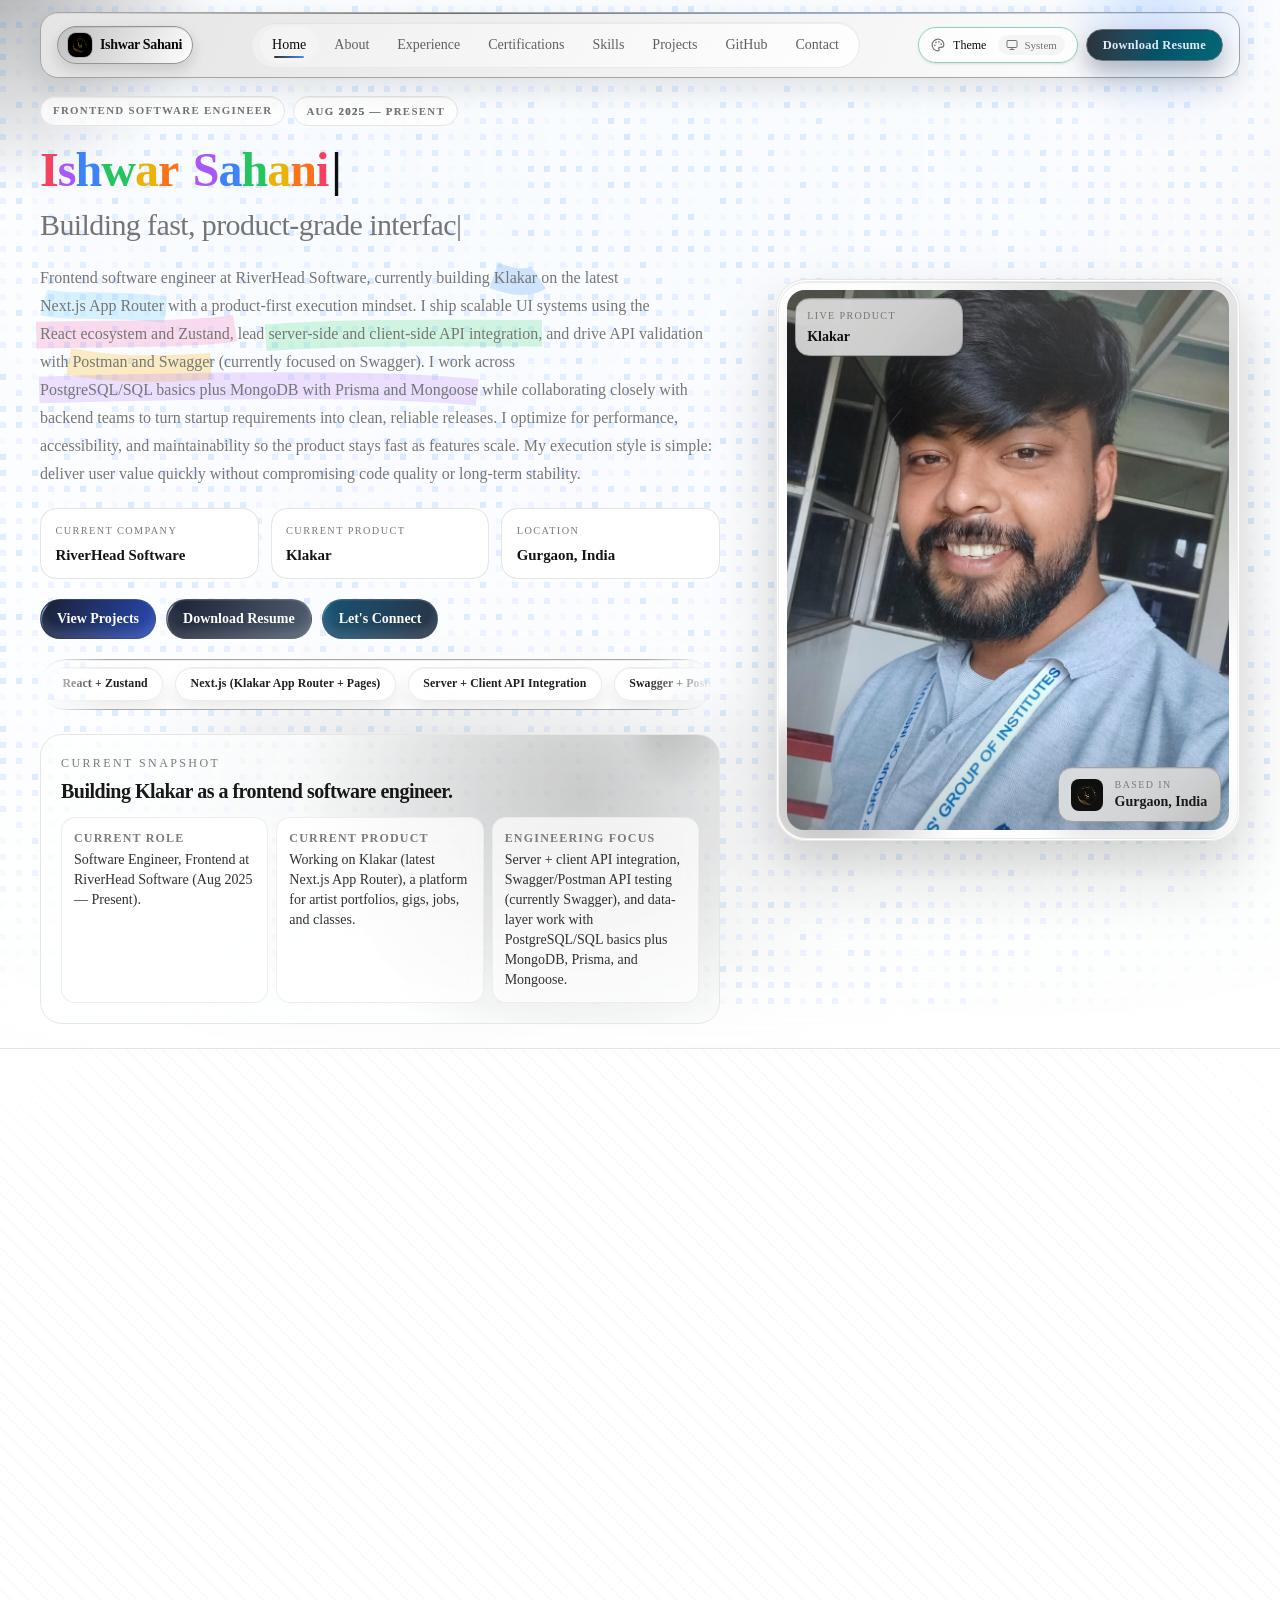
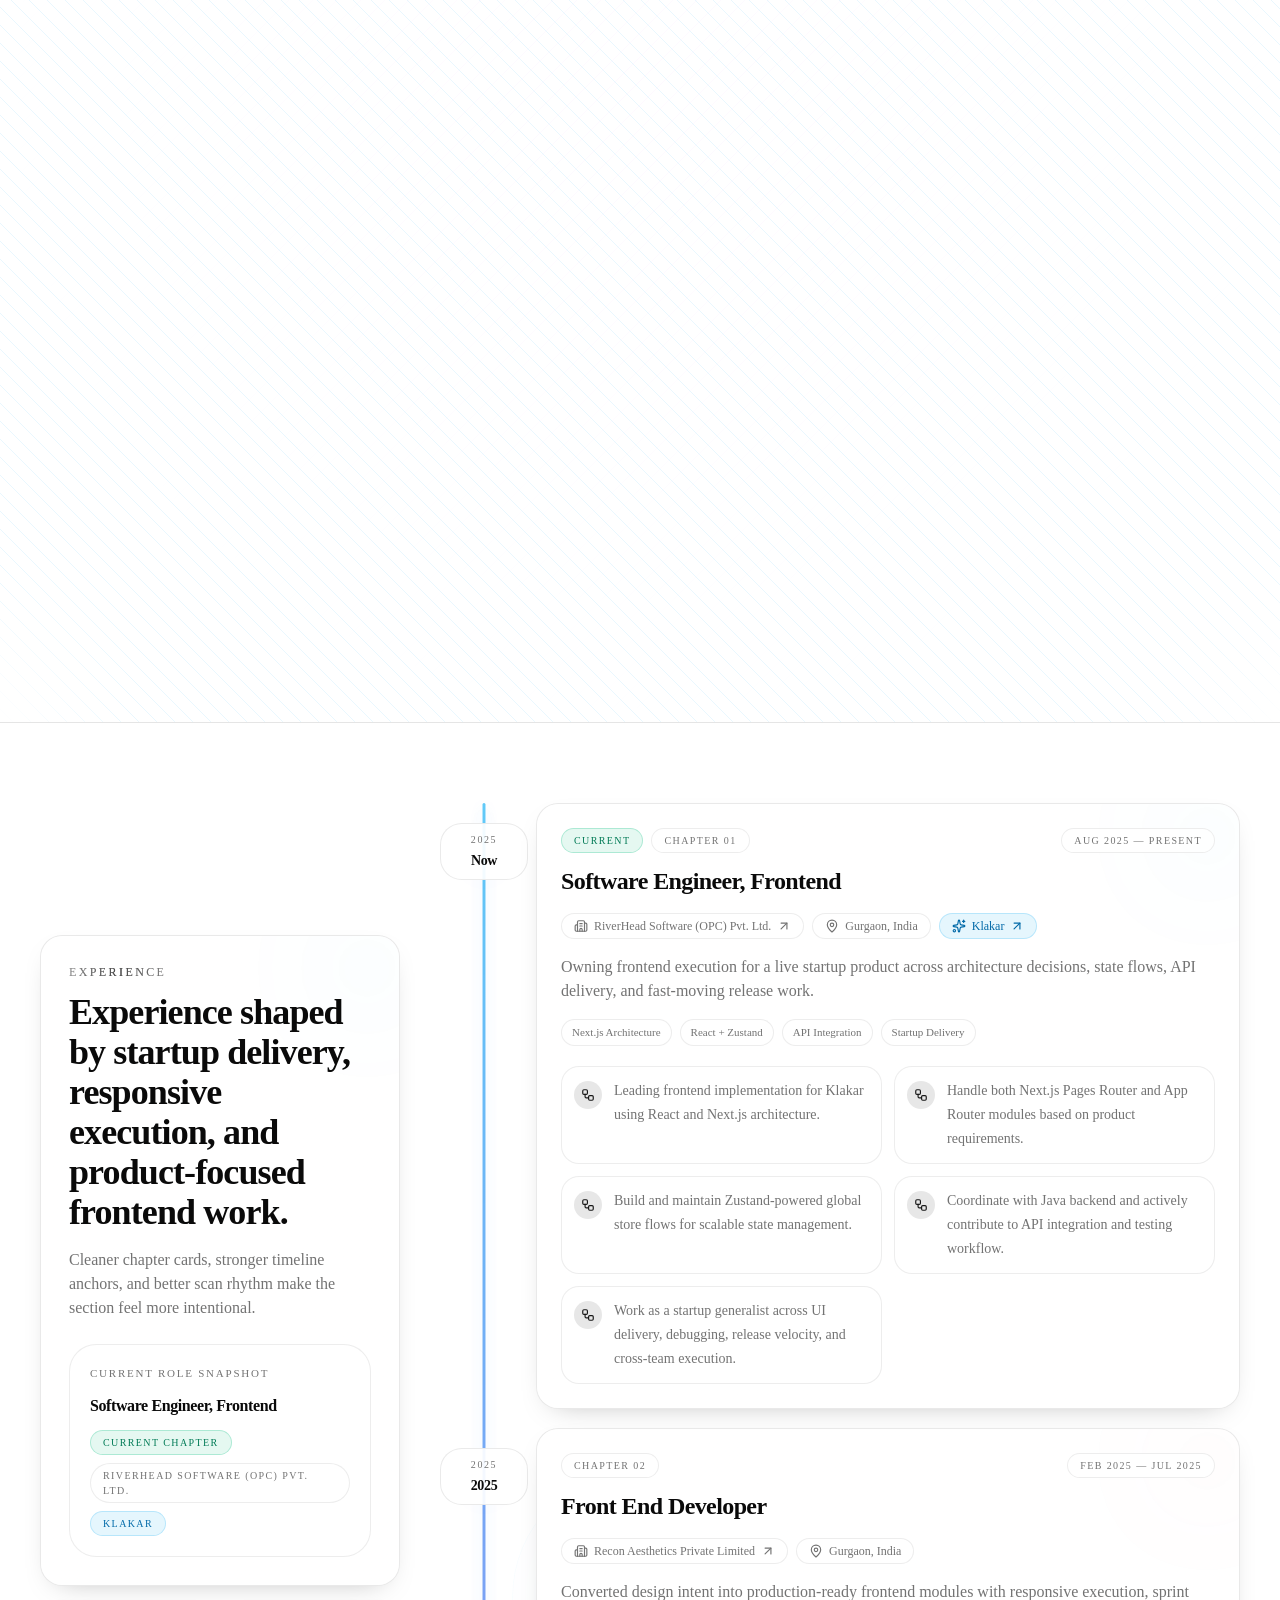
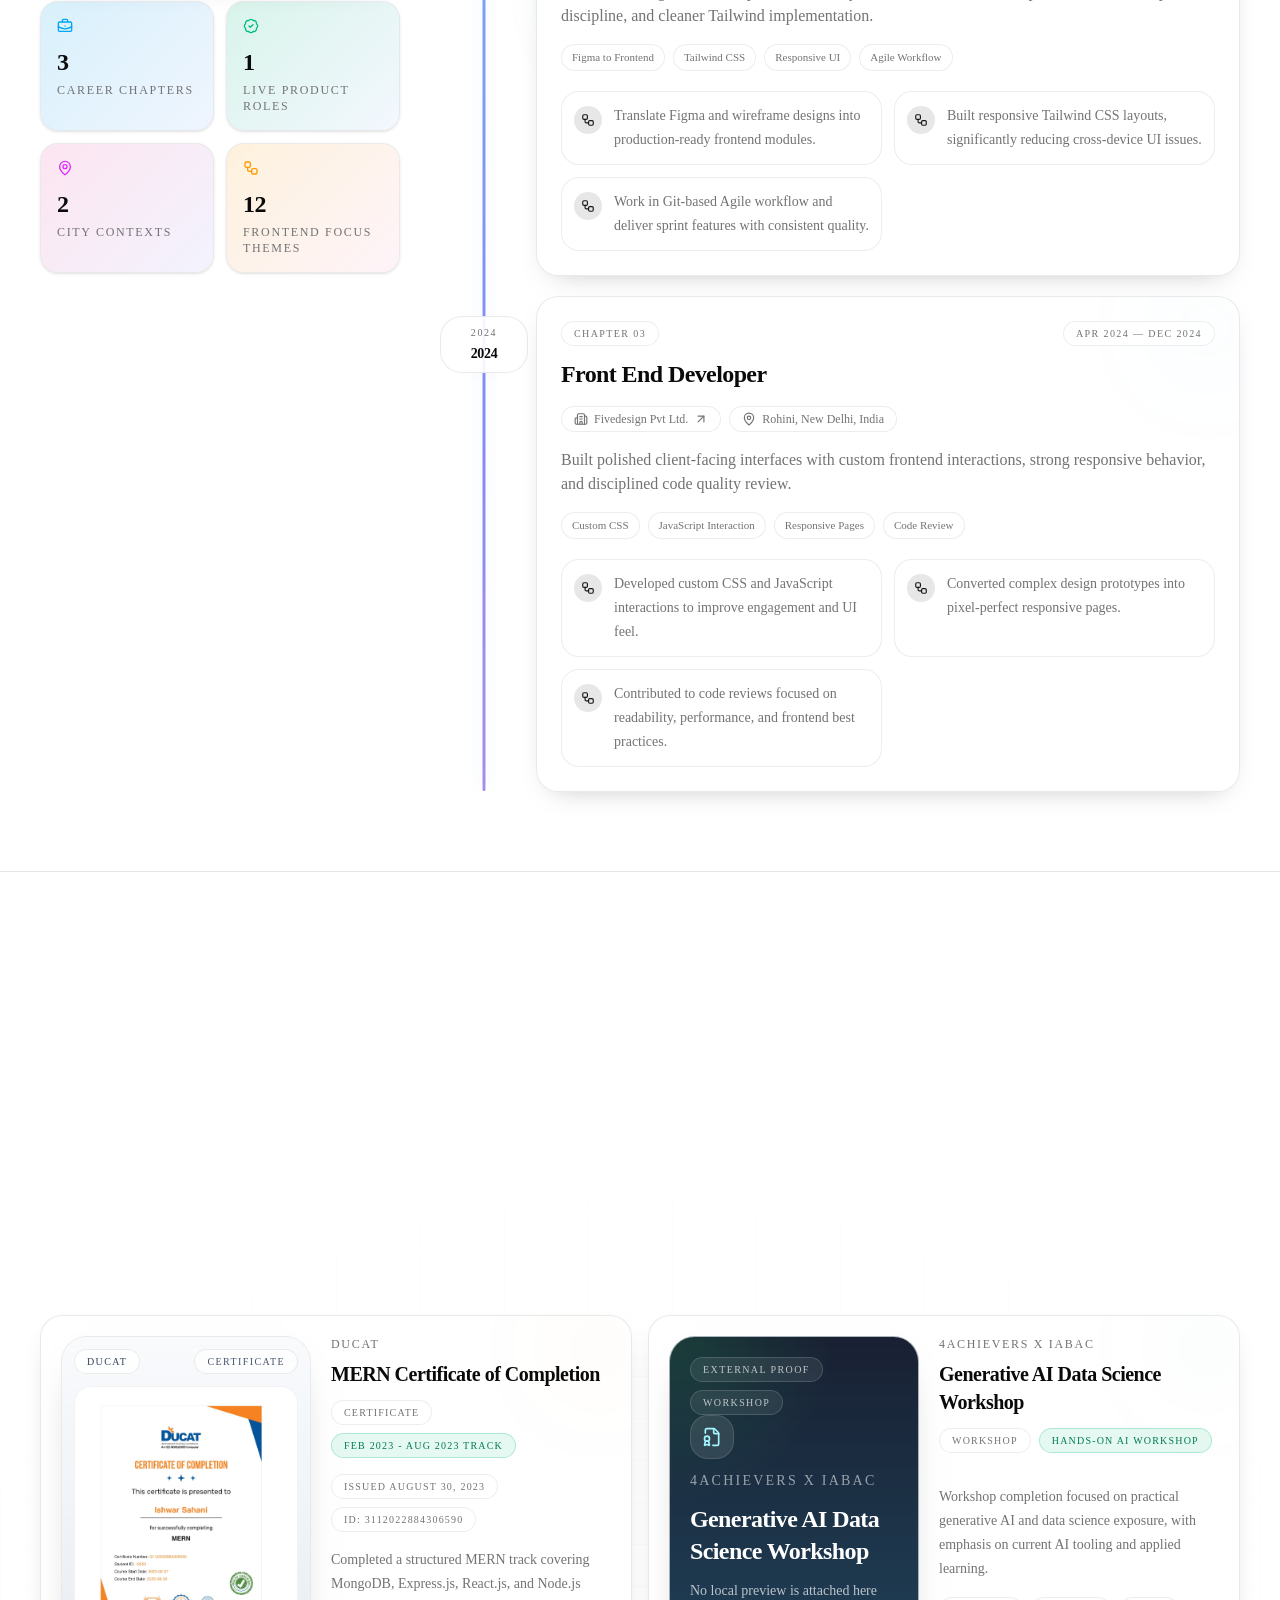
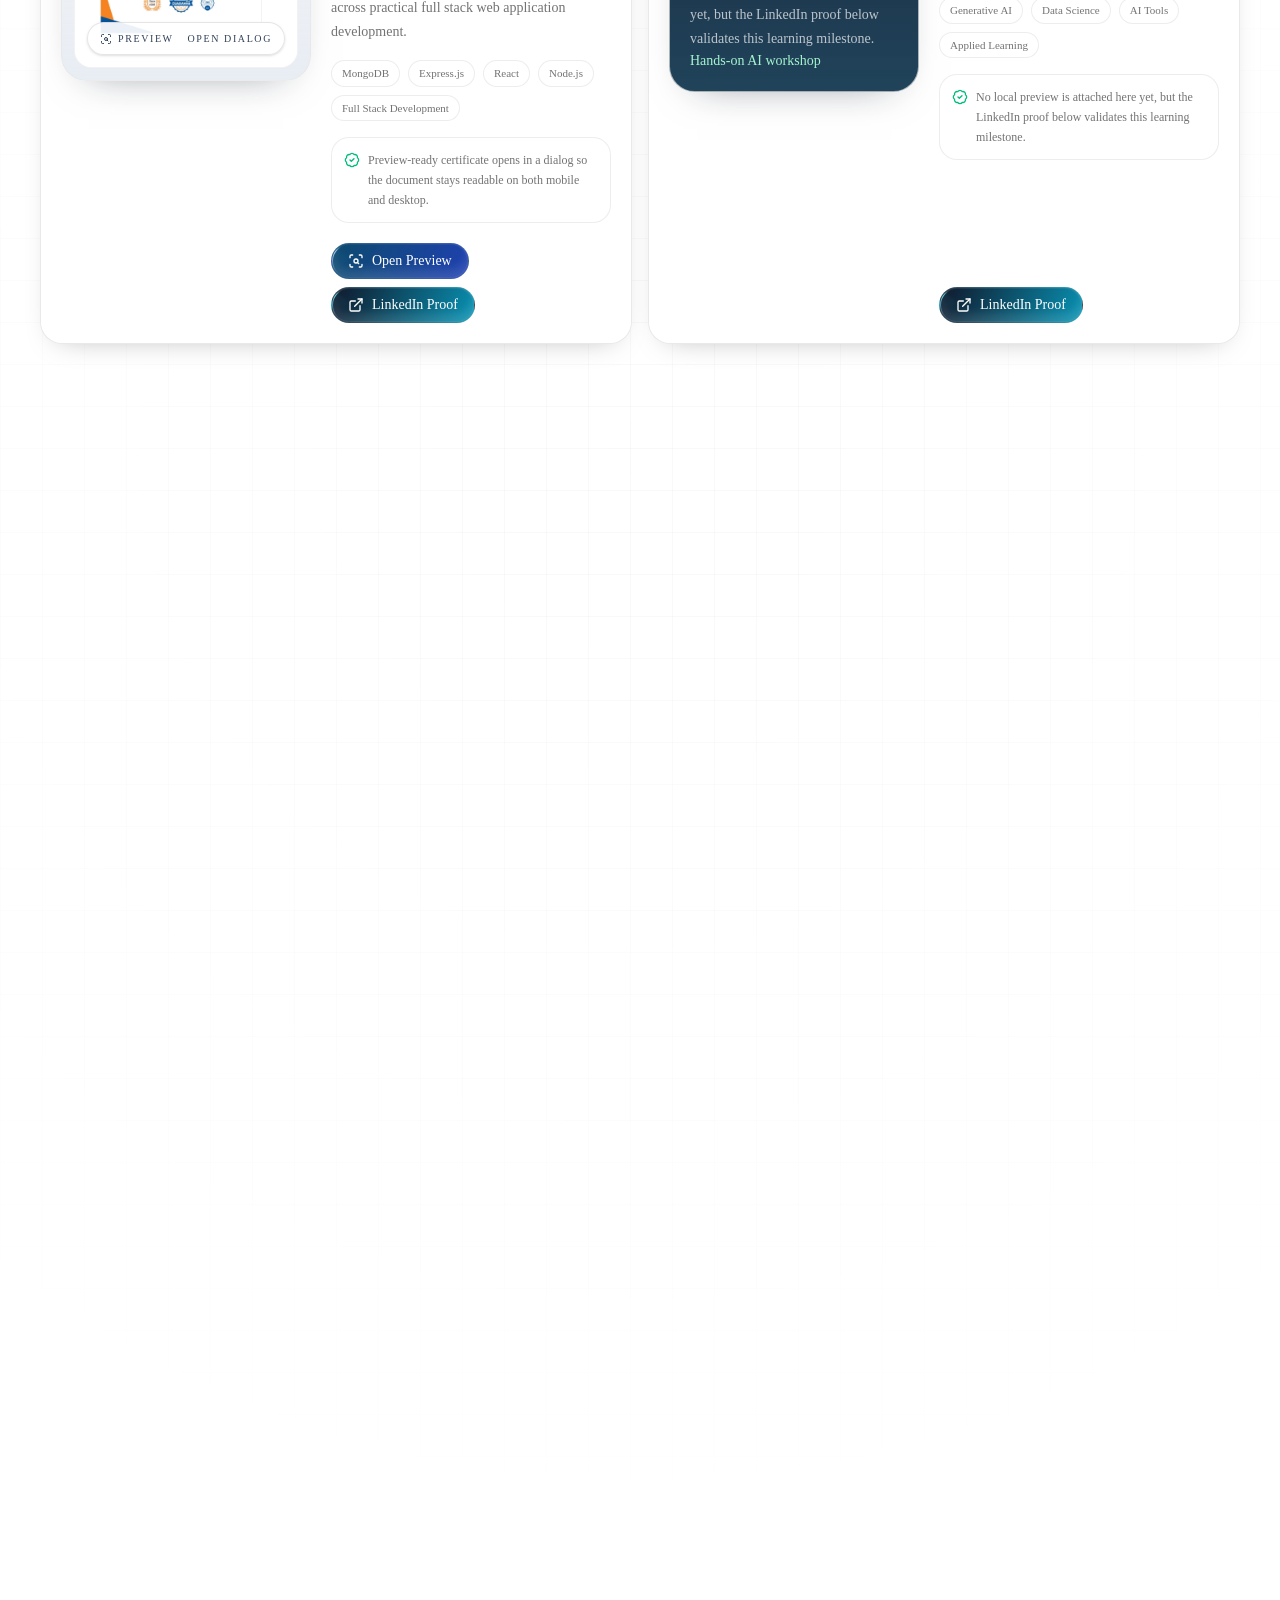
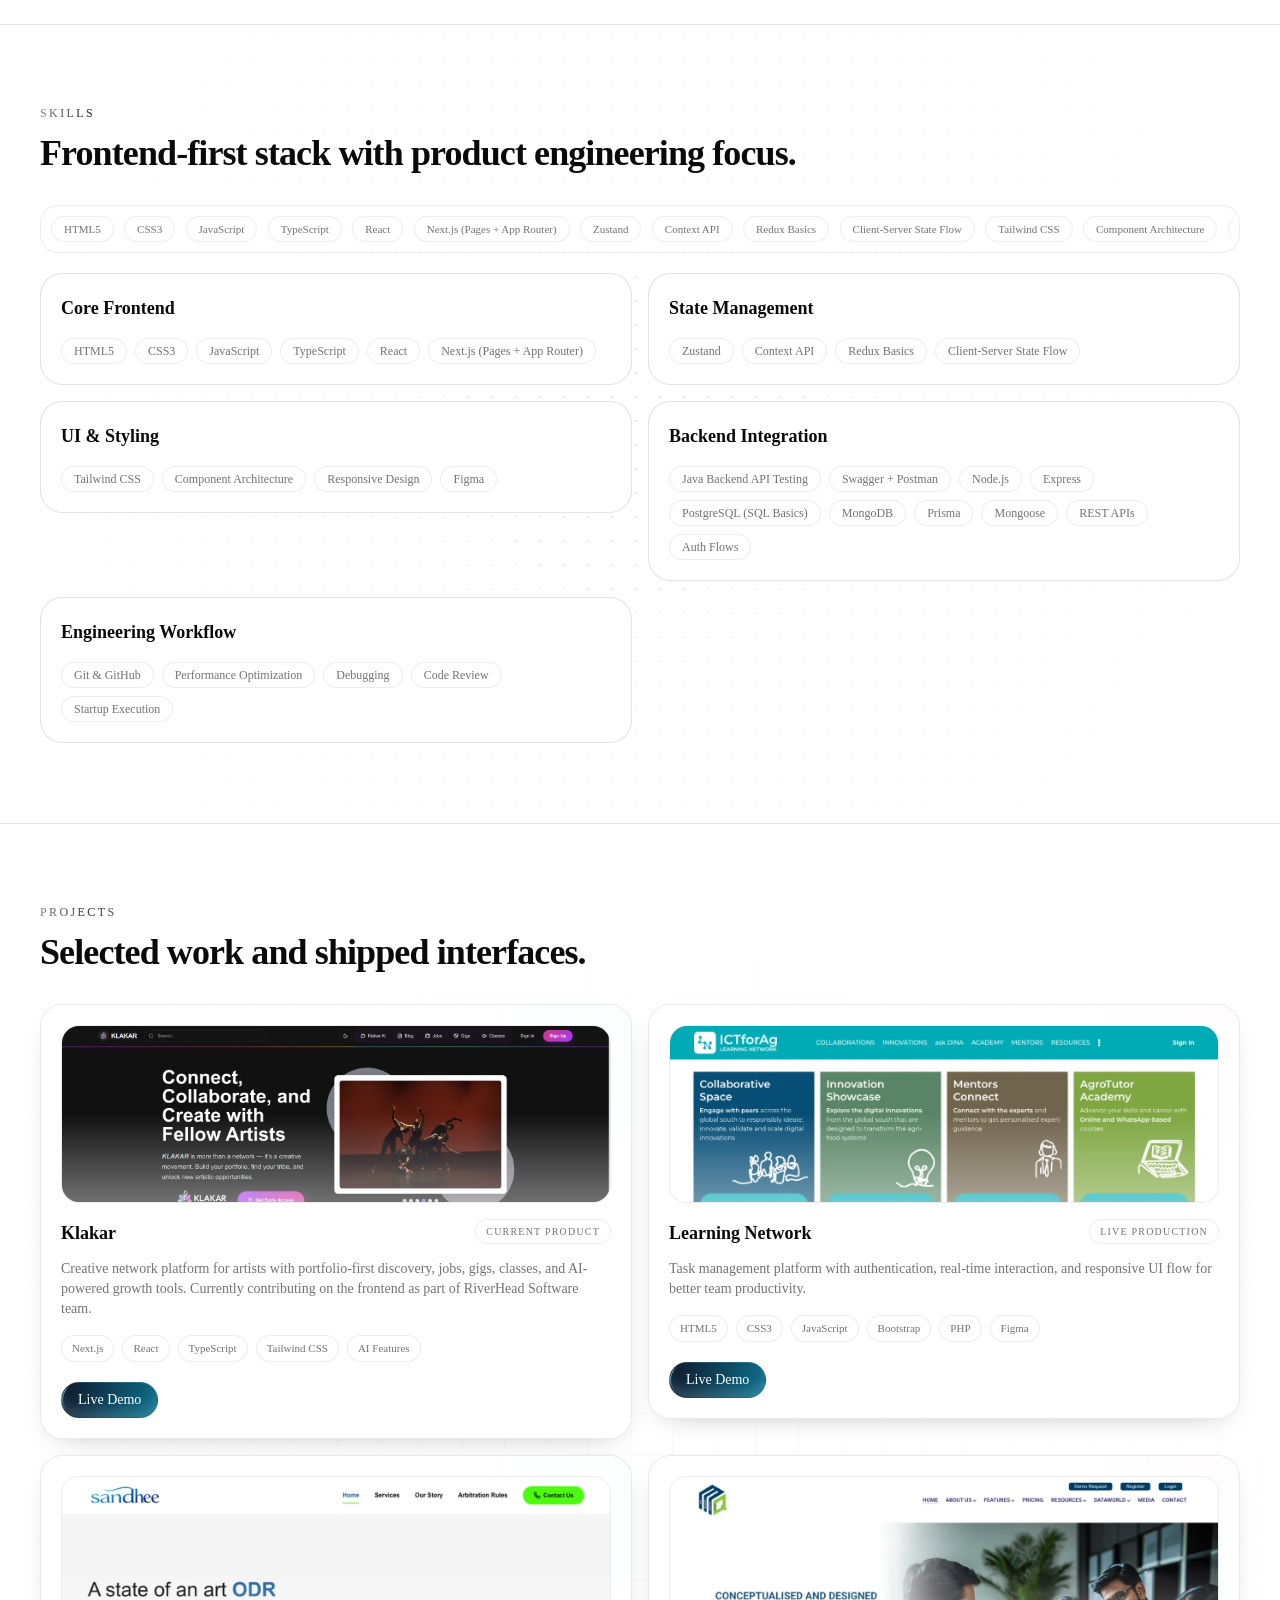
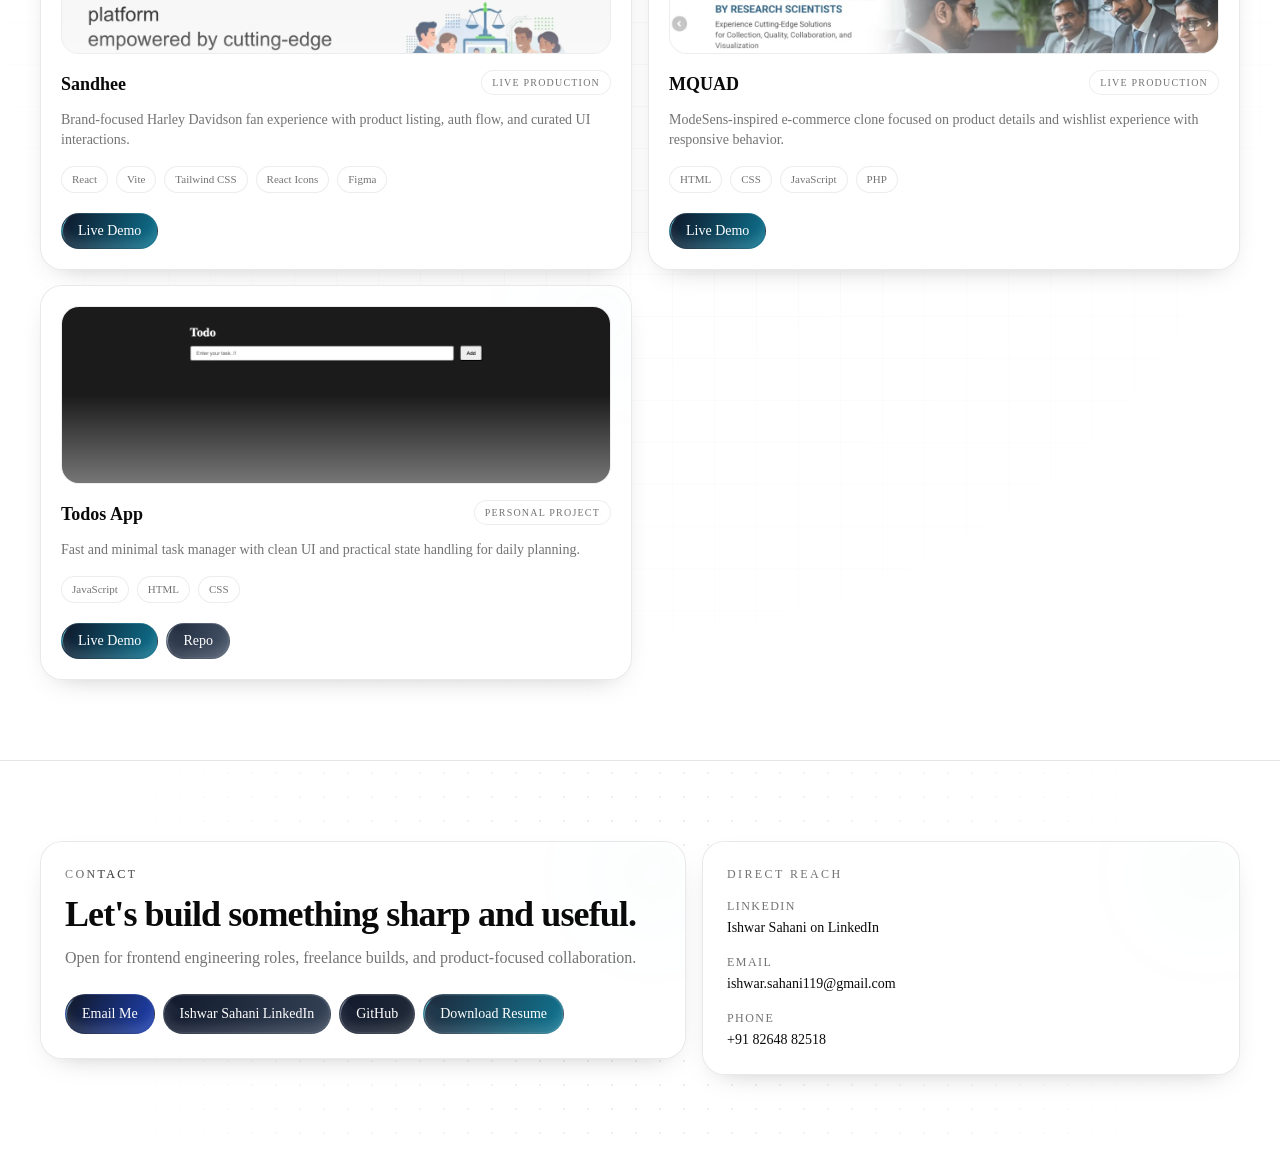
==== commit a19a54d6: "deploy: sync from Ishwar-portfolios Ishwar8264/Ishwar-portfolios@cf9cfefc82a0fecb16a930dd562cf8dfb08" ====
--- a/index.html
+++ b/index.html
@@ -1,4 +1,4 @@
-<!DOCTYPE html><!--o1n_BqqPGFKXjS7QoIL3f--><html lang="en" data-theme="light"><head><meta charSet="utf-8"/><meta name="viewport" content="width=device-width, initial-scale=1"/><link rel="preload" href="/_next/static/media/797e433ab948586e-s.p.dbea232f.woff2" as="font" crossorigin="" type="font/woff2"/><link rel="preload" href="/_next/static/media/caa3a2e1cccd8315-s.p.853070df.woff2" as="font" crossorigin="" type="font/woff2"/><link rel="preload" as="image" href="/images/profile/img-2.jpeg"/><link rel="stylesheet" href="/_next/static/chunks/2473c16c0c2f6b5f.css" data-precedence="next"/><link rel="stylesheet" href="/_next/static/chunks/9d0468125471b22a.css" data-precedence="next"/><link rel="preload" as="script" fetchPriority="low" href="/_next/static/chunks/5cfde6e378725494.js"/><script src="/_next/static/chunks/a226675e3e081fab.js" async=""></script><script src="/_next/static/chunks/944b1bac9eb97f57.js" async=""></script><script src="/_next/static/chunks/turbopack-bdfd19c14bf1aec5.js" async=""></script><script src="/_next/static/chunks/3e61cbef2b632a62.js" async=""></script><script src="/_next/static/chunks/22b500136fde671c.js" async=""></script><script src="/_next/static/chunks/7afe7a106416c6ff.js" async=""></script><script src="/_next/static/chunks/aa9ee800cc3b0589.js" async=""></script><script src="/_next/static/chunks/fa706fe1d84730b5.js" async=""></script><meta name="next-size-adjust" content=""/><title>Ishwar Sahani | Frontend Software Engineer Portfolio</title><meta name="description" content="Portfolio of Ishwar Sahani, a frontend software engineer in Gurgaon building scalable Next.js, React, and TypeScript interfaces for startup products."/><meta name="application-name" content="Ishwar Sahani"/><link rel="author" href="https://ishwar8264.github.io"/><meta name="author" content="Ishwar Sahani"/><link rel="manifest" href="/manifest.webmanifest"/><meta name="keywords" content="Ishwar Sahani,Frontend Software Engineer,Frontend Engineer Portfolio,Next.js Developer,React TypeScript Developer,Next.js App Router,TypeScript,React,Tailwind CSS Developer,UI Performance,Startup Product Engineer,Gurgaon Frontend Software Engineer"/><meta name="creator" content="Ishwar Sahani"/><meta name="publisher" content="Ishwar Sahani"/><meta name="robots" content="index, follow"/><meta name="googlebot" content="index, follow, max-video-preview:-1, max-image-preview:large, max-snippet:-1"/><meta name="category" content="technology"/><link rel="canonical" href="https://ishwar8264.github.io"/><meta name="mobile-web-app-capable" content="yes"/><meta name="apple-mobile-web-app-title" content="Ishwar"/><meta name="apple-mobile-web-app-status-bar-style" content="default"/><meta property="og:title" content="Ishwar Sahani | Frontend Software Engineer Portfolio"/><meta property="og:description" content="Portfolio of Ishwar Sahani, a frontend software engineer in Gurgaon building scalable Next.js, React, and TypeScript interfaces for startup products."/><meta property="og:url" content="https://ishwar8264.github.io"/><meta property="og:site_name" content="Ishwar Sahani"/><meta property="og:locale" content="en_IN"/><meta property="og:image" content="https://ishwar8264.github.io/images/profile/img-2.jpeg"/><meta property="og:image:width" content="899"/><meta property="og:image:height" content="1599"/><meta property="og:image:alt" content="Portrait of Ishwar Sahani"/><meta property="og:type" content="website"/><meta name="twitter:card" content="summary_large_image"/><meta name="twitter:creator" content="@Ishwar8264"/><meta name="twitter:title" content="Ishwar Sahani | Frontend Software Engineer Portfolio"/><meta name="twitter:description" content="Portfolio of Ishwar Sahani, a frontend software engineer in Gurgaon building scalable Next.js, React, and TypeScript interfaces for startup products."/><meta name="twitter:image" content="https://ishwar8264.github.io/images/profile/img-2.jpeg"/><link rel="shortcut icon" href="/favicon.ico"/><link rel="icon" href="/favicon.ico?favicon.ec75c45a.ico" sizes="48x48" type="image/x-icon"/><link rel="icon" href="/favicon.ico" type="image/x-icon" sizes="48x48"/><link rel="icon" href="/icon-512.png" type="image/png" sizes="512x512"/><link rel="apple-touch-icon" href="/apple-icon.png" sizes="180x180" type="image/png"/><script>
+<!DOCTYPE html><!--nqV1SeX8spjB1HKm135h4--><html lang="en" data-theme="light"><head><meta charSet="utf-8"/><meta name="viewport" content="width=device-width, initial-scale=1"/><link rel="preload" href="/_next/static/media/797e433ab948586e-s.p.dbea232f.woff2" as="font" crossorigin="" type="font/woff2"/><link rel="preload" href="/_next/static/media/caa3a2e1cccd8315-s.p.853070df.woff2" as="font" crossorigin="" type="font/woff2"/><link rel="preload" as="image" href="/images/profile/img-2.jpeg"/><link rel="stylesheet" href="/_next/static/chunks/2473c16c0c2f6b5f.css" data-precedence="next"/><link rel="stylesheet" href="/_next/static/chunks/d0497b10f5504c05.css" data-precedence="next"/><link rel="preload" as="script" fetchPriority="low" href="/_next/static/chunks/5cfde6e378725494.js"/><script src="/_next/static/chunks/a226675e3e081fab.js" async=""></script><script src="/_next/static/chunks/944b1bac9eb97f57.js" async=""></script><script src="/_next/static/chunks/turbopack-bdfd19c14bf1aec5.js" async=""></script><script src="/_next/static/chunks/3e61cbef2b632a62.js" async=""></script><script src="/_next/static/chunks/2b277528330a4d5f.js" async=""></script><script src="/_next/static/chunks/d6ae7cd3dd036c3e.js" async=""></script><script src="/_next/static/chunks/00d8c3d22a77a73a.js" async=""></script><script src="/_next/static/chunks/fa706fe1d84730b5.js" async=""></script><meta name="next-size-adjust" content=""/><title>Ishwar Sahani | Frontend Software Engineer Portfolio</title><meta name="description" content="Portfolio of Ishwar Sahani, a frontend software engineer in Gurgaon building scalable Next.js, React, and TypeScript interfaces for startup products."/><meta name="application-name" content="Ishwar Sahani"/><link rel="author" href="https://ishwar8264.github.io"/><meta name="author" content="Ishwar Sahani"/><link rel="manifest" href="/manifest.webmanifest"/><meta name="keywords" content="Ishwar Sahani,Frontend Software Engineer,Frontend Engineer Portfolio,Next.js Developer,React TypeScript Developer,Next.js App Router,TypeScript,React,Tailwind CSS Developer,UI Performance,Startup Product Engineer,Gurgaon Frontend Software Engineer"/><meta name="creator" content="Ishwar Sahani"/><meta name="publisher" content="Ishwar Sahani"/><meta name="robots" content="index, follow"/><meta name="googlebot" content="index, follow, max-video-preview:-1, max-image-preview:large, max-snippet:-1"/><meta name="category" content="technology"/><link rel="canonical" href="https://ishwar8264.github.io"/><meta name="mobile-web-app-capable" content="yes"/><meta name="apple-mobile-web-app-title" content="Ishwar"/><meta name="apple-mobile-web-app-status-bar-style" content="default"/><meta property="og:title" content="Ishwar Sahani | Frontend Software Engineer Portfolio"/><meta property="og:description" content="Portfolio of Ishwar Sahani, a frontend software engineer in Gurgaon building scalable Next.js, React, and TypeScript interfaces for startup products."/><meta property="og:url" content="https://ishwar8264.github.io"/><meta property="og:site_name" content="Ishwar Sahani"/><meta property="og:locale" content="en_IN"/><meta property="og:image" content="https://ishwar8264.github.io/images/profile/img-2.jpeg"/><meta property="og:image:width" content="899"/><meta property="og:image:height" content="1599"/><meta property="og:image:alt" content="Portrait of Ishwar Sahani"/><meta property="og:type" content="website"/><meta name="twitter:card" content="summary_large_image"/><meta name="twitter:creator" content="@Ishwar8264"/><meta name="twitter:title" content="Ishwar Sahani | Frontend Software Engineer Portfolio"/><meta name="twitter:description" content="Portfolio of Ishwar Sahani, a frontend software engineer in Gurgaon building scalable Next.js, React, and TypeScript interfaces for startup products."/><meta name="twitter:image" content="https://ishwar8264.github.io/images/profile/img-2.jpeg"/><link rel="shortcut icon" href="/favicon.ico"/><link rel="icon" href="/favicon.ico?favicon.ec75c45a.ico" sizes="48x48" type="image/x-icon"/><link rel="icon" href="/favicon.ico" type="image/x-icon" sizes="48x48"/><link rel="icon" href="/icon-512.png" type="image/png" sizes="512x512"/><link rel="apple-touch-icon" href="/apple-icon.png" sizes="180x180" type="image/png"/><script>
   (() => {
     try {
       const storageKey = "ishwar-theme";
@@ -36,59 +36,67 @@
       // no-op
     }
   })();
-</script><script src="/_next/static/chunks/a6dad97d9634a72d.js" noModule=""></script></head><body class="geist_a71539c9-module__T19VSG__variable geist_mono_8d43a2aa-module__8Li5zG__variable antialiased"><div hidden=""><!--$--><!--/$--></div><header class="portfolio-nav-root fixed inset-x-0 top-0 z-40"><div class="portfolio-nav-shell mx-auto mt-3 flex w-[min(1200px,95%)] items-center rounded-2xl border px-3 backdrop-blur-md md:px-4"><div class="flex h-14 w-full items-center justify-between gap-3 md:h-16"><a href="#home" class="portfolio-nav-brand shrink-0 rounded-full px-2.5 py-1.5 text-sm font-semibold tracking-tight"><span class="flex items-center gap-2"><img alt="Ishwar logo" loading="lazy" width="24" height="24" decoding="async" data-nimg="1" class="size-6 rounded-md object-contain" style="color:transparent" src="/images/profile/ishwar-logo.png"/><span class="hidden sm:inline">Ishwar Sahani</span><span class="sm:hidden">Ishwar</span></span></a><nav class="portfolio-nav-menu portfolio-nav-menu-tablet hidden items-center gap-1 rounded-full px-1.5 py-1 md:flex lg:hidden" aria-label="Primary"><a href="#home" class="portfolio-nav-link rounded-full font-medium text-muted-foreground transition-all px-2.5 py-1.5 text-xs portfolio-nav-link-active" aria-current="page">Home</a><a href="#about" class="portfolio-nav-link rounded-full font-medium text-muted-foreground transition-all px-2.5 py-1.5 text-xs">About</a><a href="#experience" class="portfolio-nav-link rounded-full font-medium text-muted-foreground transition-all px-2.5 py-1.5 text-xs">Experience</a><a href="#certifications" class="portfolio-nav-link rounded-full font-medium text-muted-foreground transition-all px-2.5 py-1.5 text-xs">Certifications</a><a href="#skills" class="portfolio-nav-link rounded-full font-medium text-muted-foreground transition-all px-2.5 py-1.5 text-xs">Skills</a><a href="#projects" class="portfolio-nav-link rounded-full font-medium text-muted-foreground transition-all px-2.5 py-1.5 text-xs">Projects</a><a href="#github" class="portfolio-nav-link rounded-full font-medium text-muted-foreground transition-all px-2.5 py-1.5 text-xs">GitHub</a><a href="#contact" class="portfolio-nav-link rounded-full font-medium text-muted-foreground transition-all px-2.5 py-1.5 text-xs">Contact</a></nav><nav class="portfolio-nav-menu portfolio-nav-menu-desktop hidden items-center gap-1 rounded-full px-2 py-1 lg:flex" aria-label="Primary"><a href="#home" class="portfolio-nav-link rounded-full px-3 py-2 text-sm font-medium text-muted-foreground transition-all portfolio-nav-link-active" aria-current="page">Home</a><a href="#about" class="portfolio-nav-link rounded-full px-3 py-2 text-sm font-medium text-muted-foreground transition-all">About</a><a href="#experience" class="portfolio-nav-link rounded-full px-3 py-2 text-sm font-medium text-muted-foreground transition-all">Experience</a><a href="#certifications" class="portfolio-nav-link rounded-full px-3 py-2 text-sm font-medium text-muted-foreground transition-all">Certifications</a><a href="#skills" class="portfolio-nav-link rounded-full px-3 py-2 text-sm font-medium text-muted-foreground transition-all">Skills</a><a href="#projects" class="portfolio-nav-link rounded-full px-3 py-2 text-sm font-medium text-muted-foreground transition-all">Projects</a><a href="#github" class="portfolio-nav-link rounded-full px-3 py-2 text-sm font-medium text-muted-foreground transition-all">GitHub</a><a href="#contact" class="portfolio-nav-link rounded-full px-3 py-2 text-sm font-medium text-muted-foreground transition-all">Contact</a></nav><div class="portfolio-nav-actions flex items-center gap-2"><div class="relative portfolio-nav-theme hidden md:block"><button type="button" tabindex="0" aria-haspopup="menu" id="base-ui-_R_6otb_" data-slot="dropdown-menu-trigger" aria-label="Change theme" class="group/button inline-flex shrink-0 items-center border bg-clip-padding font-medium whitespace-nowrap transition-all outline-none select-none focus-visible:border-ring focus-visible:ring-3 focus-visible:ring-ring/50 active:translate-y-px disabled:pointer-events-none disabled:opacity-50 aria-invalid:border-destructive aria-invalid:ring-3 aria-invalid:ring-destructive/20 dark:aria-invalid:border-destructive/50 dark:aria-invalid:ring-destructive/40 [&amp;_svg]:pointer-events-none [&amp;_svg]:shrink-0 border-border bg-background hover:bg-muted hover:text-foreground aria-expanded:bg-muted aria-expanded:text-foreground dark:border-input dark:bg-input/30 dark:hover:bg-input/50 gap-1 text-[0.8rem] in-data-[slot=button-group]:rounded-lg has-data-[icon=inline-end]:pr-1.5 has-data-[icon=inline-start]:pl-1.5 [&amp;_svg:not([class*=&#x27;size-&#x27;])]:size-3.5 portfolio-nav-theme-trigger h-9 rounded-full px-3 text-foreground shadow-sm justify-center"><span class="flex items-center gap-2"><svg xmlns="http://www.w3.org/2000/svg" width="24" height="24" viewBox="0 0 24 24" fill="none" stroke="currentColor" stroke-width="2" stroke-linecap="round" stroke-linejoin="round" class="lucide lucide-palette size-3.5 text-muted-foreground" aria-hidden="true"><path d="M12 22a1 1 0 0 1 0-20 10 9 0 0 1 10 9 5 5 0 0 1-5 5h-2.25a1.75 1.75 0 0 0-1.4 2.8l.3.4a1.75 1.75 0 0 1-1.4 2.8z"></path><circle cx="13.5" cy="6.5" r=".5" fill="currentColor"></circle><circle cx="17.5" cy="10.5" r=".5" fill="currentColor"></circle><circle cx="6.5" cy="12.5" r=".5" fill="currentColor"></circle><circle cx="8.5" cy="7.5" r=".5" fill="currentColor"></circle></svg><span class="text-xs font-medium">Theme</span></span><span class="ml-2 inline-flex items-center gap-1.5 rounded-full bg-muted px-2 py-0.5 text-[11px] font-medium text-muted-foreground"><svg xmlns="http://www.w3.org/2000/svg" width="24" height="24" viewBox="0 0 24 24" fill="none" stroke="currentColor" stroke-width="2" stroke-linecap="round" stroke-linejoin="round" class="lucide lucide-monitor size-3" aria-hidden="true"><rect width="20" height="14" x="2" y="3" rx="2"></rect><line x1="8" x2="16" y1="21" y2="21"></line><line x1="12" x2="12" y1="17" y2="21"></line></svg>System</span></button></div><a href="/resume/resume_ishwar_sahani.pdf" download="" class="portfolio-nav-cta h-8 items-center justify-center rounded-full px-4 text-[0.78rem] font-semibold tracking-[0.02em] transition-all hidden md:inline-flex">Download Resume</a><div class="md:hidden"><button type="button" tabindex="0" data-slot="button" aria-label="Open menu" aria-expanded="false" class="group/button inline-flex shrink-0 items-center justify-center border bg-clip-padding text-sm font-medium whitespace-nowrap transition-all outline-none select-none focus-visible:border-ring focus-visible:ring-3 focus-visible:ring-ring/50 active:translate-y-px disabled:pointer-events-none disabled:opacity-50 aria-invalid:border-destructive aria-invalid:ring-3 aria-invalid:ring-destructive/20 dark:aria-invalid:border-destructive/50 dark:aria-invalid:ring-destructive/40 [&amp;_svg]:pointer-events-none [&amp;_svg]:shrink-0 [&amp;_svg:not([class*=&#x27;size-&#x27;])]:size-4 border-border bg-background hover:bg-muted hover:text-foreground aria-expanded:bg-muted aria-expanded:text-foreground dark:border-input dark:bg-input/30 dark:hover:bg-input/50 size-7 rounded-[min(var(--radius-md),12px)] in-data-[slot=button-group]:rounded-lg portfolio-nav-toggle"><svg xmlns="http://www.w3.org/2000/svg" width="24" height="24" viewBox="0 0 24 24" fill="none" stroke="currentColor" stroke-width="2" stroke-linecap="round" stroke-linejoin="round" class="lucide lucide-menu" aria-hidden="true"><path d="M4 5h16"></path><path d="M4 12h16"></path><path d="M4 19h16"></path></svg></button><button aria-hidden="true" class="fixed inset-0 z-40 bg-background/60 backdrop-blur-sm transition-opacity pointer-events-none opacity-0"></button><div class="portfolio-nav-mobile-panel fixed inset-x-4 top-[4.7rem] z-50 rounded-2xl border p-3 transition-all pointer-events-none -translate-y-2 opacity-0"><nav class="grid gap-1"><a href="#home" class="portfolio-nav-mobile-link rounded-lg px-3 py-2 text-sm font-medium transition-colors portfolio-nav-mobile-link-active" aria-current="page">Home</a><a href="#about" class="portfolio-nav-mobile-link rounded-lg px-3 py-2 text-sm font-medium transition-colors">About</a><a href="#experience" class="portfolio-nav-mobile-link rounded-lg px-3 py-2 text-sm font-medium transition-colors">Experience</a><a href="#certifications" class="portfolio-nav-mobile-link rounded-lg px-3 py-2 text-sm font-medium transition-colors">Certifications</a><a href="#skills" class="portfolio-nav-mobile-link rounded-lg px-3 py-2 text-sm font-medium transition-colors">Skills</a><a href="#projects" class="portfolio-nav-mobile-link rounded-lg px-3 py-2 text-sm font-medium transition-colors">Projects</a><a href="#github" class="portfolio-nav-mobile-link rounded-lg px-3 py-2 text-sm font-medium transition-colors">GitHub</a><a href="#contact" class="portfolio-nav-mobile-link rounded-lg px-3 py-2 text-sm font-medium transition-colors">Contact</a></nav><div class="portfolio-nav-mobile-divider mt-3 border-t pt-3"><div class="relative w-full portfolio-nav-theme"><button type="button" tabindex="0" aria-haspopup="menu" id="base-ui-_R_3notb_" data-slot="dropdown-menu-trigger" aria-label="Change theme" class="group/button inline-flex shrink-0 items-center border bg-clip-padding font-medium whitespace-nowrap transition-all outline-none select-none focus-visible:border-ring focus-visible:ring-3 focus-visible:ring-ring/50 active:translate-y-px disabled:pointer-events-none disabled:opacity-50 aria-invalid:border-destructive aria-invalid:ring-3 aria-invalid:ring-destructive/20 dark:aria-invalid:border-destructive/50 dark:aria-invalid:ring-destructive/40 [&amp;_svg]:pointer-events-none [&amp;_svg]:shrink-0 border-border bg-background hover:bg-muted hover:text-foreground aria-expanded:bg-muted aria-expanded:text-foreground dark:border-input dark:bg-input/30 dark:hover:bg-input/50 gap-1 text-[0.8rem] in-data-[slot=button-group]:rounded-lg has-data-[icon=inline-end]:pr-1.5 has-data-[icon=inline-start]:pl-1.5 [&amp;_svg:not([class*=&#x27;size-&#x27;])]:size-3.5 portfolio-nav-theme-trigger h-9 rounded-full px-3 text-foreground shadow-sm w-full justify-between"><span class="flex items-center gap-2"><svg xmlns="http://www.w3.org/2000/svg" width="24" height="24" viewBox="0 0 24 24" fill="none" stroke="currentColor" stroke-width="2" stroke-linecap="round" stroke-linejoin="round" class="lucide lucide-palette size-3.5 text-muted-foreground" aria-hidden="true"><path d="M12 22a1 1 0 0 1 0-20 10 9 0 0 1 10 9 5 5 0 0 1-5 5h-2.25a1.75 1.75 0 0 0-1.4 2.8l.3.4a1.75 1.75 0 0 1-1.4 2.8z"></path><circle cx="13.5" cy="6.5" r=".5" fill="currentColor"></circle><circle cx="17.5" cy="10.5" r=".5" fill="currentColor"></circle><circle cx="6.5" cy="12.5" r=".5" fill="currentColor"></circle><circle cx="8.5" cy="7.5" r=".5" fill="currentColor"></circle></svg><span class="text-xs font-medium">Theme</span></span><span class="ml-2 inline-flex items-center gap-1.5 rounded-full bg-muted px-2 py-0.5 text-[11px] font-medium text-muted-foreground"><svg xmlns="http://www.w3.org/2000/svg" width="24" height="24" viewBox="0 0 24 24" fill="none" stroke="currentColor" stroke-width="2" stroke-linecap="round" stroke-linejoin="round" class="lucide lucide-monitor size-3" aria-hidden="true"><rect width="20" height="14" x="2" y="3" rx="2"></rect><line x1="8" x2="16" y1="21" y2="21"></line><line x1="12" x2="12" y1="17" y2="21"></line></svg>System</span></button></div></div><a class="group/button inline-flex shrink-0 items-center border border-transparent bg-clip-padding whitespace-nowrap transition-all outline-none select-none focus-visible:border-ring focus-visible:ring-3 focus-visible:ring-ring/50 active:translate-y-px disabled:pointer-events-none disabled:opacity-50 aria-invalid:border-destructive aria-invalid:ring-3 aria-invalid:ring-destructive/20 dark:aria-invalid:border-destructive/50 dark:aria-invalid:ring-destructive/40 [&amp;_svg]:pointer-events-none [&amp;_svg]:shrink-0 bg-primary text-primary-foreground [a]:hover:bg-primary/80 gap-1 px-2.5 in-data-[slot=button-group]:rounded-lg has-data-[icon=inline-end]:pr-1.5 has-data-[icon=inline-start]:pl-1.5 [&amp;_svg:not([class*=&#x27;size-&#x27;])]:size-3.5 portfolio-nav-cta mt-3 h-9 w-full justify-center rounded-xl text-[0.82rem] font-semibold" href="/resume/resume_ishwar_sahani.pdf" download="">Download Resume</a></div></div></div></div></div></header><div><main class="bg-background text-foreground"><script type="application/ld+json">{"@context":"https://schema.org","@graph":[{"@type":"WebSite","@id":"https://ishwar8264.github.io#website","url":"https://ishwar8264.github.io","name":"Ishwar Sahani","alternateName":"Ishwar","description":"Portfolio of Ishwar Sahani, a frontend software engineer in Gurgaon building scalable Next.js, React, and TypeScript interfaces for startup products.","inLanguage":"en-IN","image":{"@id":"https://ishwar8264.github.io#logo"},"publisher":{"@id":"https://ishwar8264.github.io#person"}},{"@type":"WebPage","@id":"https://ishwar8264.github.io#webpage","url":"https://ishwar8264.github.io/","name":"Ishwar Sahani | Frontend Software Engineer Portfolio","description":"Portfolio of Ishwar Sahani, a frontend software engineer in Gurgaon building scalable Next.js, React, and TypeScript interfaces for startup products.","inLanguage":"en-IN","isPartOf":{"@id":"https://ishwar8264.github.io#website"},"about":{"@id":"https://ishwar8264.github.io#person"},"primaryImageOfPage":{"@type":"ImageObject","url":"https://ishwar8264.github.io/images/profile/img-2.jpeg","width":899,"height":1599}},{"@type":"Person","@id":"https://ishwar8264.github.io#person","name":"Ishwar Sahani","url":"https://ishwar8264.github.io","image":"https://ishwar8264.github.io/images/profile/img-2.jpeg","description":"Portfolio of Ishwar Sahani, a frontend software engineer in Gurgaon building scalable Next.js, React, and TypeScript interfaces for startup products.","jobTitle":"Frontend Software Engineer","mainEntityOfPage":{"@id":"https://ishwar8264.github.io#webpage"},"worksFor":{"@type":"Organization","@id":"https://ishwar8264.github.io#current-company","name":"RiverHead Software"},"sameAs":["https://www.linkedin.com/in/ishwarsahani/","https://github.com/Ishwar8264"],"email":"mailto:ishwar.sahani119@gmail.com","telephone":"+91 82648 82518","knowsAbout":["React + Zustand","Next.js (Klakar App Router + Pages)","Server + Client API Integration","Swagger + Postman API Testing","PostgreSQL + SQL Basics","MongoDB + Prisma + Mongoose","TypeScript","Tailwind CSS","Startup Product Delivery"],"address":{"@type":"PostalAddress","addressLocality":"Gurgaon","addressRegion":"Haryana","addressCountry":"IN"}},{"@type":"ItemList","@id":"https://ishwar8264.github.io#featured-projects","name":"Featured projects by Ishwar Sahani","itemListElement":[{"@type":"ListItem","position":1,"item":{"@type":"CreativeWork","name":"Klakar","description":"Creative network platform for artists with portfolio-first discovery, jobs, gigs, classes, and AI-powered growth tools. Currently contributing on the frontend as part of RiverHead Software team.","url":"https://klakar.com/","image":"https://ishwar8264.github.io/images/projects/klakar.webp","creator":{"@id":"https://ishwar8264.github.io#person"}}},{"@type":"ListItem","position":2,"item":{"@type":"CreativeWork","name":"Learning Network","description":"Task management platform with authentication, real-time interaction, and responsive UI flow for better team productivity.","url":"https://learningnetwork.ictforag.com/","image":"https://ishwar8264.github.io/images/projects/learning-network.webp","creator":{"@id":"https://ishwar8264.github.io#person"}}},{"@type":"ListItem","position":3,"item":{"@type":"CreativeWork","name":"Sandhee","description":"Brand-focused Harley Davidson fan experience with product listing, auth flow, and curated UI interactions.","url":"https://sandhee.com/","image":"https://ishwar8264.github.io/images/projects/sandhee.webp","creator":{"@id":"https://ishwar8264.github.io#person"}}},{"@type":"ListItem","position":4,"item":{"@type":"CreativeWork","name":"MQUAD","description":"ModeSens-inspired e-commerce clone focused on product details and wishlist experience with responsive behavior.","url":"https://mquad.org/","image":"https://ishwar8264.github.io/images/projects/mquad.webp","creator":{"@id":"https://ishwar8264.github.io#person"}}},{"@type":"ListItem","position":5,"item":{"@type":"CreativeWork","name":"Todos App","description":"Fast and minimal task manager with clean UI and practical state handling for daily planning.","url":"https://todos-one-livid.vercel.app/","image":"https://ishwar8264.github.io/images/projects/todos-app.webp","creator":{"@id":"https://ishwar8264.github.io#person"}}}]},{"@type":"ImageObject","@id":"https://ishwar8264.github.io#logo","url":"https://ishwar8264.github.io/icon-512.png","width":512,"height":512,"caption":"Ishwar Sahani logo"}]}</script><section id="home" class="hero-wrap"><div aria-hidden="true" class="hero-background"><div class="h-full w-full hero-flickering-grid"><canvas class="pointer-events-none" style="width:0;height:0"></canvas></div><div class="pointer-events-none absolute inset-0 isolate overflow-hidden rounded-[inherit] hero-light-rays hidden md:block" style="--light-rays-color:rgba(96, 165, 250, 0.22);--light-rays-blur:22px;--light-rays-length:52vh"><div class="absolute inset-0 overflow-hidden"><div aria-hidden="true" class="absolute inset-0 opacity-60" style="background:radial-gradient(circle at 20% 15%, color-mix(in srgb, var(--light-rays-color) 45%, transparent), transparent 70%)"></div><div aria-hidden="true" class="absolute inset-0 opacity-60" style="background:radial-gradient(circle at 80% 10%, color-mix(in srgb, var(--light-rays-color) 35%, transparent), transparent 75%)"></div><div class="pointer-events-none absolute -top-[12%] left-[var(--ray-left)] h-[var(--light-rays-length)] w-[var(--ray-width)] origin-top -translate-x-1/2 rounded-full bg-linear-to-b from-[color-mix(in_srgb,var(--light-rays-color)_70%,transparent)] to-transparent opacity-0 mix-blend-screen blur-[var(--light-rays-blur)]" style="--ray-left:82.7955833126809%;--ray-width:237.68297570668886px;transform:rotate(10.039361781164068deg)"></div><div class="pointer-events-none absolute -top-[12%] left-[var(--ray-left)] h-[var(--light-rays-length)] w-[var(--ray-width)] origin-top -translate-x-1/2 rounded-full bg-linear-to-b from-[color-mix(in_srgb,var(--light-rays-color)_70%,transparent)] to-transparent opacity-0 mix-blend-screen blur-[var(--light-rays-blur)]" style="--ray-left:64.40398897662521%;--ray-width:279.19828849964887px;transform:rotate(-17.672476602611248deg)"></div><div class="pointer-events-none absolute -top-[12%] left-[var(--ray-left)] h-[var(--light-rays-length)] w-[var(--ray-width)] origin-top -translate-x-1/2 rounded-full bg-linear-to-b from-[color-mix(in_srgb,var(--light-rays-color)_70%,transparent)] to-transparent opacity-0 mix-blend-screen blur-[var(--light-rays-blur)]" style="--ray-left:84.28313316120783%;--ray-width:166.55087122124445px;transform:rotate(11.194060247192382deg)"></div><div class="pointer-events-none absolute -top-[12%] left-[var(--ray-left)] h-[var(--light-rays-length)] w-[var(--ray-width)] origin-top -translate-x-1/2 rounded-full bg-linear-to-b from-[color-mix(in_srgb,var(--light-rays-color)_70%,transparent)] to-transparent opacity-0 mix-blend-screen blur-[var(--light-rays-blur)]" style="--ray-left:44.39704733467791%;--ray-width:163.54955156906524px;transform:rotate(17.926143770817518deg)"></div><div class="pointer-events-none absolute -top-[12%] left-[var(--ray-left)] h-[var(--light-rays-length)] w-[var(--ray-width)] origin-top -translate-x-1/2 rounded-full bg-linear-to-b from-[color-mix(in_srgb,var(--light-rays-color)_70%,transparent)] to-transparent opacity-0 mix-blend-screen blur-[var(--light-rays-blur)]" style="--ray-left:31.014356363025428%;--ray-width:164.12876345695855px;transform:rotate(-7.512004027141828deg)"></div></div></div></div><div class="hero-grid mx-auto grid min-h-[100svh] w-[min(1200px,95%)] items-center gap-8 pt-24 pb-8 md:pt-28 md:pb-10 lg:grid-cols-[1.2fr_0.8fr] lg:gap-10 lg:pt-24 lg:pb-6"><div class="min-w-0 flex flex-col justify-center gap-5 lg:pr-4"><div style="opacity:0;filter:blur(0px);transform:translateY(-6px)"><div class="flex flex-wrap gap-2"><div class="hero-pill"><div class="hero-pill-sparkles text-[0.68rem] font-semibold tracking-[0.12em] uppercase" style="--sparkles-first-color:#60a5fa;--sparkles-second-color:#f472b6"><span class="relative inline-block"><strong>Frontend Software Engineer</strong></span></div></div><div class="hero-pill"><span style="--shiny-width:100px" class="mx-auto max-w-md dark:text-neutral-400/70 animate-shiny-text bg-size-[var(--shiny-width)_100%] bg-clip-text bg-position-[0_0] bg-no-repeat [transition:background-position_1s_cubic-bezier(.6,.6,0,1)_infinite] bg-linear-to-r from-transparent via-black/80 via-50% to-transparent dark:via-white/80 text-[0.68rem] font-semibold tracking-[0.12em] uppercase text-muted-foreground">Aug 2025 — Present</span></div></div></div><div style="opacity:0;filter:blur(0px);transform:translateY(-6px)"><div class="max-w-4xl"><h1 class="leading-[1.06] font-semibold tracking-tight"><span class="hero-name-glow"><span role="text" aria-label="Ishwar Sahani" class="animated-name-root text-3xl sm:text-5xl animated-name-place-hero animated-name-palette-neon"><span aria-hidden="true" class="animated-name-cursor">|</span></span></span></h1><p class="tracking-[-0.02em] hero-tagline mt-3 block text-xl leading-tight font-medium text-muted-foreground sm:text-3xl"><span class="inline-block animate-blink-cursor">|</span></p></div></div><div style="opacity:0;filter:blur(0px);transform:translateY(-6px)"><p class="max-w-3xl text-sm leading-7 text-muted-foreground sm:text-base"><span>Frontend software engineer at RiverHead Software, currently building </span><span class="relative inline-block bg-transparent">Klakar</span><span> on the latest </span><span class="relative inline-block bg-transparent">Next.js App Router</span><span> with a product-first execution mindset. I ship scalable UI systems using the </span><span class="relative inline-block bg-transparent">React ecosystem and Zustand</span><span>, lead </span><span class="relative inline-block bg-transparent">server-side and client-side API integration</span><span>, and drive API validation with </span><span class="relative inline-block bg-transparent">Postman and Swagger</span><span> (currently focused on Swagger). I work across </span><span class="relative inline-block bg-transparent">PostgreSQL/SQL basics plus MongoDB with Prisma and Mongoose</span><span> while collaborating closely with backend teams to turn startup requirements into clean, reliable releases. I optimize for performance, accessibility, and maintainability so the product stays fast as features scale. My execution style is simple: deliver user value quickly without compromising code quality or long-term stability.</span></p></div><div style="opacity:0;filter:blur(0px);transform:translateY(-6px)"><div class="grid gap-3 sm:grid-cols-3"><div class="group relative isolate overflow-hidden rounded-[inherit] border border-transparent hero-metric-card" style="background:linear-gradient(var(--color-background) 0 0) padding-box, linear-gradient(135deg, #f97316, #f43f5e) border-box"><div class="bg-background absolute inset-px z-20 rounded-[inherit]"></div><div class="pointer-events-none absolute inset-px z-30 rounded-[inherit] opacity-0 transition-opacity duration-300 group-hover:opacity-100" style="background:none;opacity:0.2"></div><div class="relative z-40"><p class="hero-metric-label">Current Company</p><p class="hero-metric-value">RiverHead Software</p></div></div><div class="group relative isolate overflow-hidden rounded-[inherit] border border-transparent hero-metric-card" style="background:linear-gradient(var(--color-background) 0 0) padding-box, linear-gradient(135deg, #0ea5e9, #2563eb) border-box"><div class="bg-background absolute inset-px z-20 rounded-[inherit]"></div><div class="pointer-events-none absolute inset-px z-30 rounded-[inherit] opacity-0 transition-opacity duration-300 group-hover:opacity-100" style="background:none;opacity:0.2"></div><div class="relative z-40"><p class="hero-metric-label">Current Product</p><p class="hero-metric-value">Klakar</p></div></div><div class="group relative isolate overflow-hidden rounded-[inherit] border border-transparent hero-metric-card" style="background:linear-gradient(var(--color-background) 0 0) padding-box, linear-gradient(135deg, #8b5cf6, #22c55e) border-box"><div class="bg-background absolute inset-px z-20 rounded-[inherit]"></div><div class="pointer-events-none absolute inset-px z-30 rounded-[inherit] opacity-0 transition-opacity duration-300 group-hover:opacity-100" style="background:none;opacity:0.2"></div><div class="relative z-40"><p class="hero-metric-label">Location</p><p class="hero-metric-value">Gurgaon, India</p></div></div></div></div><div style="opacity:0;filter:blur(0px);transform:translateY(-6px)"><div class="flex flex-wrap items-center gap-2.5"><a style="--spread:90deg;--shimmer-color:#93c5fd;--radius:100px;--speed:3s;--cut:0.05em;--bg:linear-gradient(115deg, rgb(15,23,42), rgb(30,64,175))" class="group relative z-0 flex cursor-pointer items-center justify-center overflow-hidden [border-radius:var(--radius)] border border-white/10 py-3 whitespace-nowrap text-white [background:var(--bg)] transform-gpu transition-transform duration-300 ease-in-out active:translate-y-px h-10 px-4 text-sm font-semibold" href="#projects"><div class="-z-30 blur-[2px] @container-[size] absolute inset-0 overflow-visible"><div class="absolute inset-0 aspect-[1] h-[100cqh] rounded-none [mask:none] motion-safe:group-hover:animate-shimmer-slide motion-safe:group-focus-visible:animate-shimmer-slide"><div class="absolute -inset-full w-auto [translate:0_0] rotate-0 [background:conic-gradient(from_calc(270deg-(var(--spread)*0.5)),transparent_0,var(--shimmer-color)_var(--spread),transparent_var(--spread))] motion-safe:group-hover:animate-spin-around motion-safe:group-focus-visible:animate-spin-around"></div></div></div>View Projects<div class="absolute inset-0 size-full rounded-2xl px-4 py-1.5 text-sm font-medium shadow-[inset_0_-8px_10px_#ffffff1f] transform-gpu transition-all duration-300 ease-in-out group-hover:shadow-[inset_0_-6px_10px_#ffffff3f] group-active:shadow-[inset_0_-10px_10px_#ffffff3f]"></div><div class="absolute inset-(--cut) -z-20 [border-radius:var(--radius)] [background:var(--bg)]"></div></a><a style="--spread:90deg;--shimmer-color:#cbd5e1;--radius:100px;--speed:3s;--cut:0.05em;--bg:linear-gradient(115deg, rgba(15,23,42,0.92), rgba(71,85,105,0.92))" class="group relative z-0 flex cursor-pointer items-center justify-center overflow-hidden [border-radius:var(--radius)] border border-white/10 py-3 whitespace-nowrap text-white [background:var(--bg)] transform-gpu transition-transform duration-300 ease-in-out active:translate-y-px h-10 px-4 text-sm font-semibold" href="/resume/resume_ishwar_sahani.pdf" download=""><div class="-z-30 blur-[2px] @container-[size] absolute inset-0 overflow-visible"><div class="absolute inset-0 aspect-[1] h-[100cqh] rounded-none [mask:none] motion-safe:group-hover:animate-shimmer-slide motion-safe:group-focus-visible:animate-shimmer-slide"><div class="absolute -inset-full w-auto [translate:0_0] rotate-0 [background:conic-gradient(from_calc(270deg-(var(--spread)*0.5)),transparent_0,var(--shimmer-color)_var(--spread),transparent_var(--spread))] motion-safe:group-hover:animate-spin-around motion-safe:group-focus-visible:animate-spin-around"></div></div></div>Download Resume<div class="absolute inset-0 size-full rounded-2xl px-4 py-1.5 text-sm font-medium shadow-[inset_0_-8px_10px_#ffffff1f] transform-gpu transition-all duration-300 ease-in-out group-hover:shadow-[inset_0_-6px_10px_#ffffff3f] group-active:shadow-[inset_0_-10px_10px_#ffffff3f]"></div><div class="absolute inset-(--cut) -z-20 [border-radius:var(--radius)] [background:var(--bg)]"></div></a><a style="--spread:90deg;--shimmer-color:#67e8f9;--radius:100px;--speed:3s;--cut:0.05em;--bg:linear-gradient(115deg, rgba(12,74,110,0.94), rgba(30,41,59,0.94))" class="group relative z-0 flex cursor-pointer items-center justify-center overflow-hidden [border-radius:var(--radius)] border border-white/10 py-3 whitespace-nowrap text-white [background:var(--bg)] transform-gpu transition-transform duration-300 ease-in-out active:translate-y-px h-10 px-4 text-sm font-semibold" href="mailto:ishwar.sahani119@gmail.com"><div class="-z-30 blur-[2px] @container-[size] absolute inset-0 overflow-visible"><div class="absolute inset-0 aspect-[1] h-[100cqh] rounded-none [mask:none] motion-safe:group-hover:animate-shimmer-slide motion-safe:group-focus-visible:animate-shimmer-slide"><div class="absolute -inset-full w-auto [translate:0_0] rotate-0 [background:conic-gradient(from_calc(270deg-(var(--spread)*0.5)),transparent_0,var(--shimmer-color)_var(--spread),transparent_var(--spread))] motion-safe:group-hover:animate-spin-around motion-safe:group-focus-visible:animate-spin-around"></div></div></div>Let&#x27;s Connect<div class="absolute inset-0 size-full rounded-2xl px-4 py-1.5 text-sm font-medium shadow-[inset_0_-8px_10px_#ffffff1f] transform-gpu transition-all duration-300 ease-in-out group-hover:shadow-[inset_0_-6px_10px_#ffffff3f] group-active:shadow-[inset_0_-10px_10px_#ffffff3f]"></div><div class="absolute inset-(--cut) -z-20 [border-radius:var(--radius)] [background:var(--bg)]"></div></a></div></div><div style="opacity:0;filter:blur(0px);transform:translateY(-6px)"><div class="hero-marquee-shell"><div class="group flex gap-(--gap) overflow-hidden p-2 flex-row hero-marquee [--duration:44s] [--gap:0.75rem]"><div class="flex shrink-0 justify-around gap-(--gap) animate-marquee flex-row group-hover:[animation-play-state:paused]"><div class="hero-marquee-track"><span class="hero-marquee-item">React + Zustand</span><span class="hero-marquee-item">Next.js (Klakar App Router + Pages)</span><span class="hero-marquee-item">Server + Client API Integration</span><span class="hero-marquee-item">Swagger + Postman API Testing</span><span class="hero-marquee-item">PostgreSQL + SQL Basics</span><span class="hero-marquee-item">MongoDB + Prisma + Mongoose</span><span class="hero-marquee-item">TypeScript</span><span class="hero-marquee-item">Tailwind CSS</span><span class="hero-marquee-item">Startup Product Delivery</span></div></div><div class="flex shrink-0 justify-around gap-(--gap) animate-marquee flex-row group-hover:[animation-play-state:paused]"><div class="hero-marquee-track"><span class="hero-marquee-item">React + Zustand</span><span class="hero-marquee-item">Next.js (Klakar App Router + Pages)</span><span class="hero-marquee-item">Server + Client API Integration</span><span class="hero-marquee-item">Swagger + Postman API Testing</span><span class="hero-marquee-item">PostgreSQL + SQL Basics</span><span class="hero-marquee-item">MongoDB + Prisma + Mongoose</span><span class="hero-marquee-item">TypeScript</span><span class="hero-marquee-item">Tailwind CSS</span><span class="hero-marquee-item">Startup Product Delivery</span></div></div></div></div></div><div style="opacity:0;filter:blur(0px);transform:translateY(-6px)"><div class="motion-demo-shell relative mt-1 overflow-hidden rounded-3xl border border-border bg-card/70 p-4 sm:p-5"><div aria-hidden="true" class="motion-demo-orb absolute -top-14 -right-8 h-28 w-28 rounded-full" style="opacity:0;transform:scale(0.75)"></div><div class="relative z-10" style="opacity:0;transform:translateY(12px)"><p class="text-xs uppercase tracking-[0.2em] text-muted-foreground">Current Snapshot</p><h3 class="mt-1.5 text-lg font-semibold tracking-tight sm:text-xl">Building Klakar as a frontend software engineer.</h3></div><div class="relative z-10 mt-3 grid gap-2 md:grid-cols-3"><article class="motion-demo-card rounded-xl border border-border/70 bg-background/75 p-3 transition-transform duration-300 hover:-translate-y-0.5" style="opacity:0;transform:translateY(20px)"><h4 class="text-xs font-semibold uppercase tracking-[0.1em] text-muted-foreground">Current Role</h4><p class="mt-1 text-sm text-foreground/90">Software Engineer, Frontend at RiverHead Software (Aug 2025 — Present).</p></article><article class="motion-demo-card rounded-xl border border-border/70 bg-background/75 p-3 transition-transform duration-300 hover:-translate-y-0.5" style="opacity:0;transform:translateY(20px)"><h4 class="text-xs font-semibold uppercase tracking-[0.1em] text-muted-foreground">Current Product</h4><p class="mt-1 text-sm text-foreground/90">Working on Klakar (latest Next.js App Router), a platform for artist portfolios, gigs, jobs, and classes.</p></article><article class="motion-demo-card rounded-xl border border-border/70 bg-background/75 p-3 transition-transform duration-300 hover:-translate-y-0.5" style="opacity:0;transform:translateY(20px)"><h4 class="text-xs font-semibold uppercase tracking-[0.1em] text-muted-foreground">Engineering Focus</h4><p class="mt-1 text-sm text-foreground/90">Server + client API integration, Swagger/Postman API testing (currently Swagger), and data-layer work with PostgreSQL/SQL basics plus MongoDB, Prisma, and Mongoose.</p></article></div></div></div></div><div class="flex min-w-0 items-center lg:justify-end" style="opacity:0;filter:blur(0px);transform:translateX(6px)"><div class="group relative isolate overflow-hidden border border-transparent hero-image-card-shell w-full rounded-[1.85rem] p-px" style="background:linear-gradient(var(--color-background) 0 0) padding-box, linear-gradient(135deg, #60a5fa, #f472b6) border-box"><div class="bg-background absolute inset-px z-20 rounded-[inherit]"></div><div aria-hidden="true" class="pointer-events-none absolute z-30" style="width:280px;height:280px;border-radius:9999px;filter:blur(82px);background:linear-gradient(90deg, #60a5fa, #f472b6);mix-blend-mode:screen;will-change:transform, opacity;opacity:0;transform:translateX(-280px) translateY(-280px) translateX(-50%) translateY(-50%)"></div><div class="relative z-40"><div class="hero-image-shell relative w-full overflow-hidden rounded-[calc(1.85rem-1px)] border border-border/70 p-2"><div aria-hidden="true" class="hero-image-backdrop"><div class="pointer-events-none absolute inset-0 isolate overflow-hidden rounded-[inherit] hero-image-rays hidden lg:block" style="--light-rays-color:rgba(255, 255, 255, 0.16);--light-rays-blur:14px;--light-rays-length:36vh"><div class="absolute inset-0 overflow-hidden"><div aria-hidden="true" class="absolute inset-0 opacity-60" style="background:radial-gradient(circle at 20% 15%, color-mix(in srgb, var(--light-rays-color) 45%, transparent), transparent 70%)"></div><div aria-hidden="true" class="absolute inset-0 opacity-60" style="background:radial-gradient(circle at 80% 10%, color-mix(in srgb, var(--light-rays-color) 35%, transparent), transparent 75%)"></div><div class="pointer-events-none absolute -top-[12%] left-[var(--ray-left)] h-[var(--light-rays-length)] w-[var(--ray-width)] origin-top -translate-x-1/2 rounded-full bg-linear-to-b from-[color-mix(in_srgb,var(--light-rays-color)_70%,transparent)] to-transparent opacity-0 mix-blend-screen blur-[var(--light-rays-blur)]" style="--ray-left:60.05954766884034%;--ray-width:259.8417336467338px;transform:rotate(-11.838172599641538deg)"></div><div class="pointer-events-none absolute -top-[12%] left-[var(--ray-left)] h-[var(--light-rays-length)] w-[var(--ray-width)] origin-top -translate-x-1/2 rounded-full bg-linear-to-b from-[color-mix(in_srgb,var(--light-rays-color)_70%,transparent)] to-transparent opacity-0 mix-blend-screen blur-[var(--light-rays-blur)]" style="--ray-left:43.32908564414039%;--ray-width:236.53387240432977px;transform:rotate(-26.423145950217403deg)"></div><div class="pointer-events-none absolute -top-[12%] left-[var(--ray-left)] h-[var(--light-rays-length)] w-[var(--ray-width)] origin-top -translate-x-1/2 rounded-full bg-linear-to-b from-[color-mix(in_srgb,var(--light-rays-color)_70%,transparent)] to-transparent opacity-0 mix-blend-screen blur-[var(--light-rays-blur)]" style="--ray-left:51.061097957346945%;--ray-width:230.90898603129116px;transform:rotate(26.62105270151146deg)"></div></div></div></div><img alt="Ishwar Sahani profile photo" width="960" height="1200" decoding="async" data-nimg="1" class="hero-image-photo h-[min(54svh,520px)] w-full rounded-2xl object-cover object-center lg:h-[min(64svh,540px)]" style="color:transparent" src="/images/profile/img-2.jpeg"/><div aria-hidden="true" class="hero-image-vignette"></div><div class="hero-floating-card hero-floating-card-top left-4 top-4"><p class="text-[10px] uppercase tracking-[0.14em] text-muted-foreground">Live Product</p><a class="mt-1 block text-sm font-semibold hover:underline" href="https://klakar.com/" target="_blank" rel="noreferrer noopener">Klakar</a></div><div class="hero-floating-card hero-floating-card-bottom right-4 bottom-4 flex items-center gap-3"><img alt="Ishwar logo" loading="lazy" width="34" height="34" decoding="async" data-nimg="1" class="size-8 rounded-md object-contain" style="color:transparent" src="/images/profile/ishwar-logo.png"/><div><p class="text-[10px] uppercase tracking-[0.14em] text-muted-foreground">Based In</p><p class="text-sm font-semibold">Gurgaon, India</p></div></div></div></div></div></div></div></section><section id="about" class="relative isolate overflow-hidden border-t border-border py-20"><div aria-hidden="true" class="pointer-events-none absolute inset-0 -z-10 overflow-hidden"><svg aria-hidden="true" class="pointer-events-none absolute inset-0 z-10 h-full w-full stroke-[0.5] text-sky-500/25 opacity-70 [mask-image:linear-gradient(90deg,transparent,white_10%,white_90%,transparent),linear-gradient(180deg,transparent,white_10%,white_88%,transparent)] dark:text-sky-300/12" xmlns="http://www.w3.org/2000/svg"><defs><pattern id="_S_1_" width="18" height="18" patternUnits="userSpaceOnUse"><line x1="0" y1="0" x2="18" y2="18" stroke="currentColor"></line><line x1="-18" y1="0" x2="0" y2="18" stroke="currentColor"></line><line x1="18" y1="0" x2="36" y2="18" stroke="currentColor"></line></pattern></defs><rect width="100%" height="100%" fill="url(#_S_1_)"></rect></svg><svg aria-hidden="true" class="pointer-events-none absolute inset-0 z-10 h-full w-full stroke-[0.5] text-fuchsia-500/10 opacity-55 [mask-image:radial-gradient(circle_at_center,white,transparent_78%)] dark:text-fuchsia-300/8" xmlns="http://www.w3.org/2000/svg"><defs><pattern id="_S_2_" width="24" height="24" patternUnits="userSpaceOnUse"><line x1="0" y1="24" x2="24" y2="0" stroke="currentColor"></line><line x1="-24" y1="24" x2="0" y2="0" stroke="currentColor"></line><line x1="24" y1="24" x2="48" y2="0" stroke="currentColor"></line></pattern></defs><rect width="100%" height="100%" fill="url(#_S_2_)"></rect></svg></div><div class="relative z-10 mx-auto w-[min(1200px,95%)]"><div class="grid gap-6 md:grid-cols-2 md:items-start lg:gap-8"><div class="space-y-6"><div style="opacity:0;filter:blur(0px);transform:translateY(-6px)"><div class="group isolate relative overflow-hidden rounded-3xl border border-border/70 bg-card/70 p-2 shadow-sm" style="background:linear-gradient(var(--color-background) 0 0) padding-box, linear-gradient(135deg, #9E7AFF, #FE8BBB) border-box"><div class="bg-background absolute inset-px z-20 rounded-[inherit]"></div><div aria-hidden="true" class="pointer-events-none absolute z-30" style="width:420px;height:420px;border-radius:9999px;filter:blur(56px);background:linear-gradient(90deg, #fb7185, #f59e0b);mix-blend-mode:screen;will-change:transform, opacity;opacity:0;transform:translateX(-200px) translateY(-200px) translateX(-50%) translateY(-50%)"></div><div class="relative z-40"><img alt="Ishwar Sahani portrait" loading="lazy" width="960" height="1200" decoding="async" data-nimg="1" class="h-[320px] w-full rounded-2xl object-cover object-center sm:h-[380px] lg:h-[min(66svh,540px)]" style="color:transparent" src="/images/profile/img-1.jpeg"/></div></div></div><div style="opacity:0;filter:blur(0px);transform:translateY(-6px)"><div class="group relative isolate overflow-hidden rounded-3xl border border-border/85 bg-card text-card-foreground shadow-[0_10px_30px_-18px_color-mix(in_oklch,var(--foreground)_35%,transparent)] p-6"><div aria-hidden="true" class="pointer-events-none absolute inset-0 rounded-[inherit] bg-[linear-gradient(145deg,color-mix(in_oklch,var(--card)_96%,transparent),color-mix(in_oklch,var(--background)_92%,transparent))]"></div><div aria-hidden="true" class="pointer-events-none absolute -inset-px rounded-[inherit]" style="opacity:0;background:radial-gradient(270px circle at -999px -999px,
+</script><script src="/_next/static/chunks/a6dad97d9634a72d.js" noModule=""></script></head><body class="geist_a71539c9-module__T19VSG__variable geist_mono_8d43a2aa-module__8Li5zG__variable antialiased"><div hidden=""><!--$--><!--/$--></div><header class="portfolio-nav-root fixed inset-x-0 top-0 z-40"><div class="portfolio-nav-shell mx-auto mt-3 flex w-[min(1200px,95%)] items-center rounded-2xl border px-3 backdrop-blur-md md:px-4"><div class="flex h-14 w-full items-center justify-between gap-3 md:h-16"><a href="#home" class="portfolio-nav-brand shrink-0 rounded-full px-2.5 py-1.5 text-sm font-semibold tracking-tight"><span class="flex items-center gap-2"><img alt="Ishwar logo" loading="lazy" width="24" height="24" decoding="async" data-nimg="1" class="size-6 rounded-md object-contain" style="color:transparent" src="/images/profile/ishwar-logo.png"/><span class="hidden sm:inline">Ishwar Sahani</span><span class="sm:hidden">Ishwar</span></span></a><nav class="portfolio-nav-menu portfolio-nav-menu-tablet hidden items-center gap-1 rounded-full px-1.5 py-1 md:flex lg:hidden" aria-label="Primary"><a href="#home" class="portfolio-nav-link rounded-full font-medium text-muted-foreground transition-all px-2.5 py-1.5 text-xs portfolio-nav-link-active" aria-current="page">Home</a><a href="#about" class="portfolio-nav-link rounded-full font-medium text-muted-foreground transition-all px-2.5 py-1.5 text-xs">About</a><a href="#experience" class="portfolio-nav-link rounded-full font-medium text-muted-foreground transition-all px-2.5 py-1.5 text-xs">Experience</a><a href="#certifications" class="portfolio-nav-link rounded-full font-medium text-muted-foreground transition-all px-2.5 py-1.5 text-xs">Certifications</a><a href="#skills" class="portfolio-nav-link rounded-full font-medium text-muted-foreground transition-all px-2.5 py-1.5 text-xs">Skills</a><a href="#projects" class="portfolio-nav-link rounded-full font-medium text-muted-foreground transition-all px-2.5 py-1.5 text-xs">Projects</a><a href="#github" class="portfolio-nav-link rounded-full font-medium text-muted-foreground transition-all px-2.5 py-1.5 text-xs">GitHub</a><a href="#contact" class="portfolio-nav-link rounded-full font-medium text-muted-foreground transition-all px-2.5 py-1.5 text-xs">Contact</a></nav><nav class="portfolio-nav-menu portfolio-nav-menu-desktop hidden items-center gap-1 rounded-full px-2 py-1 lg:flex" aria-label="Primary"><a href="#home" class="portfolio-nav-link rounded-full px-3 py-2 text-sm font-medium text-muted-foreground transition-all portfolio-nav-link-active" aria-current="page">Home</a><a href="#about" class="portfolio-nav-link rounded-full px-3 py-2 text-sm font-medium text-muted-foreground transition-all">About</a><a href="#experience" class="portfolio-nav-link rounded-full px-3 py-2 text-sm font-medium text-muted-foreground transition-all">Experience</a><a href="#certifications" class="portfolio-nav-link rounded-full px-3 py-2 text-sm font-medium text-muted-foreground transition-all">Certifications</a><a href="#skills" class="portfolio-nav-link rounded-full px-3 py-2 text-sm font-medium text-muted-foreground transition-all">Skills</a><a href="#projects" class="portfolio-nav-link rounded-full px-3 py-2 text-sm font-medium text-muted-foreground transition-all">Projects</a><a href="#github" class="portfolio-nav-link rounded-full px-3 py-2 text-sm font-medium text-muted-foreground transition-all">GitHub</a><a href="#contact" class="portfolio-nav-link rounded-full px-3 py-2 text-sm font-medium text-muted-foreground transition-all">Contact</a></nav><div class="portfolio-nav-actions flex items-center gap-2"><div class="relative portfolio-nav-theme hidden md:block"><button type="button" tabindex="0" aria-haspopup="menu" id="base-ui-_R_6otb_" data-slot="dropdown-menu-trigger" aria-label="Change theme" class="group/button inline-flex shrink-0 items-center border bg-clip-padding font-medium whitespace-nowrap transition-all outline-none select-none focus-visible:border-ring focus-visible:ring-3 focus-visible:ring-ring/50 active:translate-y-px disabled:pointer-events-none disabled:opacity-50 aria-invalid:border-destructive aria-invalid:ring-3 aria-invalid:ring-destructive/20 dark:aria-invalid:border-destructive/50 dark:aria-invalid:ring-destructive/40 [&amp;_svg]:pointer-events-none [&amp;_svg]:shrink-0 border-border bg-background hover:bg-muted hover:text-foreground aria-expanded:bg-muted aria-expanded:text-foreground dark:border-input dark:bg-input/30 dark:hover:bg-input/50 gap-1 text-[0.8rem] in-data-[slot=button-group]:rounded-lg has-data-[icon=inline-end]:pr-1.5 has-data-[icon=inline-start]:pl-1.5 [&amp;_svg:not([class*=&#x27;size-&#x27;])]:size-3.5 portfolio-nav-theme-trigger h-9 rounded-full px-3 text-foreground shadow-sm justify-center"><span class="flex items-center gap-2"><svg xmlns="http://www.w3.org/2000/svg" width="24" height="24" viewBox="0 0 24 24" fill="none" stroke="currentColor" stroke-width="2" stroke-linecap="round" stroke-linejoin="round" class="lucide lucide-palette size-3.5 text-muted-foreground" aria-hidden="true"><path d="M12 22a1 1 0 0 1 0-20 10 9 0 0 1 10 9 5 5 0 0 1-5 5h-2.25a1.75 1.75 0 0 0-1.4 2.8l.3.4a1.75 1.75 0 0 1-1.4 2.8z"></path><circle cx="13.5" cy="6.5" r=".5" fill="currentColor"></circle><circle cx="17.5" cy="10.5" r=".5" fill="currentColor"></circle><circle cx="6.5" cy="12.5" r=".5" fill="currentColor"></circle><circle cx="8.5" cy="7.5" r=".5" fill="currentColor"></circle></svg><span class="text-xs font-medium">Theme</span></span><span class="ml-2 inline-flex items-center gap-1.5 rounded-full bg-muted px-2 py-0.5 text-[11px] font-medium text-muted-foreground"><svg xmlns="http://www.w3.org/2000/svg" width="24" height="24" viewBox="0 0 24 24" fill="none" stroke="currentColor" stroke-width="2" stroke-linecap="round" stroke-linejoin="round" class="lucide lucide-monitor size-3" aria-hidden="true"><rect width="20" height="14" x="2" y="3" rx="2"></rect><line x1="8" x2="16" y1="21" y2="21"></line><line x1="12" x2="12" y1="17" y2="21"></line></svg>System</span></button></div><a href="/resume/resume_ishwar_sahani.pdf" download="" class="portfolio-nav-cta h-8 items-center justify-center rounded-full px-4 text-[0.78rem] font-semibold tracking-[0.02em] transition-all hidden md:inline-flex">Download Resume</a><div class="md:hidden"><button type="button" tabindex="0" data-slot="button" aria-label="Open menu" aria-expanded="false" class="group/button inline-flex shrink-0 items-center justify-center border bg-clip-padding text-sm font-medium whitespace-nowrap transition-all outline-none select-none focus-visible:border-ring focus-visible:ring-3 focus-visible:ring-ring/50 active:translate-y-px disabled:pointer-events-none disabled:opacity-50 aria-invalid:border-destructive aria-invalid:ring-3 aria-invalid:ring-destructive/20 dark:aria-invalid:border-destructive/50 dark:aria-invalid:ring-destructive/40 [&amp;_svg]:pointer-events-none [&amp;_svg]:shrink-0 [&amp;_svg:not([class*=&#x27;size-&#x27;])]:size-4 border-border bg-background hover:bg-muted hover:text-foreground aria-expanded:bg-muted aria-expanded:text-foreground dark:border-input dark:bg-input/30 dark:hover:bg-input/50 size-7 rounded-[min(var(--radius-md),12px)] in-data-[slot=button-group]:rounded-lg portfolio-nav-toggle"><svg xmlns="http://www.w3.org/2000/svg" width="24" height="24" viewBox="0 0 24 24" fill="none" stroke="currentColor" stroke-width="2" stroke-linecap="round" stroke-linejoin="round" class="lucide lucide-menu" aria-hidden="true"><path d="M4 5h16"></path><path d="M4 12h16"></path><path d="M4 19h16"></path></svg></button><button aria-hidden="true" class="fixed inset-0 z-40 bg-background/60 backdrop-blur-sm transition-opacity pointer-events-none opacity-0"></button><div class="portfolio-nav-mobile-panel fixed inset-x-4 top-[4.7rem] z-50 rounded-2xl border p-3 transition-all pointer-events-none -translate-y-2 opacity-0"><nav class="grid gap-1"><a href="#home" class="portfolio-nav-mobile-link rounded-lg px-3 py-2 text-sm font-medium transition-colors portfolio-nav-mobile-link-active" aria-current="page">Home</a><a href="#about" class="portfolio-nav-mobile-link rounded-lg px-3 py-2 text-sm font-medium transition-colors">About</a><a href="#experience" class="portfolio-nav-mobile-link rounded-lg px-3 py-2 text-sm font-medium transition-colors">Experience</a><a href="#certifications" class="portfolio-nav-mobile-link rounded-lg px-3 py-2 text-sm font-medium transition-colors">Certifications</a><a href="#skills" class="portfolio-nav-mobile-link rounded-lg px-3 py-2 text-sm font-medium transition-colors">Skills</a><a href="#projects" class="portfolio-nav-mobile-link rounded-lg px-3 py-2 text-sm font-medium transition-colors">Projects</a><a href="#github" class="portfolio-nav-mobile-link rounded-lg px-3 py-2 text-sm font-medium transition-colors">GitHub</a><a href="#contact" class="portfolio-nav-mobile-link rounded-lg px-3 py-2 text-sm font-medium transition-colors">Contact</a></nav><div class="portfolio-nav-mobile-divider mt-3 border-t pt-3"><div class="relative w-full portfolio-nav-theme"><button type="button" tabindex="0" aria-haspopup="menu" id="base-ui-_R_3notb_" data-slot="dropdown-menu-trigger" aria-label="Change theme" class="group/button inline-flex shrink-0 items-center border bg-clip-padding font-medium whitespace-nowrap transition-all outline-none select-none focus-visible:border-ring focus-visible:ring-3 focus-visible:ring-ring/50 active:translate-y-px disabled:pointer-events-none disabled:opacity-50 aria-invalid:border-destructive aria-invalid:ring-3 aria-invalid:ring-destructive/20 dark:aria-invalid:border-destructive/50 dark:aria-invalid:ring-destructive/40 [&amp;_svg]:pointer-events-none [&amp;_svg]:shrink-0 border-border bg-background hover:bg-muted hover:text-foreground aria-expanded:bg-muted aria-expanded:text-foreground dark:border-input dark:bg-input/30 dark:hover:bg-input/50 gap-1 text-[0.8rem] in-data-[slot=button-group]:rounded-lg has-data-[icon=inline-end]:pr-1.5 has-data-[icon=inline-start]:pl-1.5 [&amp;_svg:not([class*=&#x27;size-&#x27;])]:size-3.5 portfolio-nav-theme-trigger h-9 rounded-full px-3 text-foreground shadow-sm w-full justify-between"><span class="flex items-center gap-2"><svg xmlns="http://www.w3.org/2000/svg" width="24" height="24" viewBox="0 0 24 24" fill="none" stroke="currentColor" stroke-width="2" stroke-linecap="round" stroke-linejoin="round" class="lucide lucide-palette size-3.5 text-muted-foreground" aria-hidden="true"><path d="M12 22a1 1 0 0 1 0-20 10 9 0 0 1 10 9 5 5 0 0 1-5 5h-2.25a1.75 1.75 0 0 0-1.4 2.8l.3.4a1.75 1.75 0 0 1-1.4 2.8z"></path><circle cx="13.5" cy="6.5" r=".5" fill="currentColor"></circle><circle cx="17.5" cy="10.5" r=".5" fill="currentColor"></circle><circle cx="6.5" cy="12.5" r=".5" fill="currentColor"></circle><circle cx="8.5" cy="7.5" r=".5" fill="currentColor"></circle></svg><span class="text-xs font-medium">Theme</span></span><span class="ml-2 inline-flex items-center gap-1.5 rounded-full bg-muted px-2 py-0.5 text-[11px] font-medium text-muted-foreground"><svg xmlns="http://www.w3.org/2000/svg" width="24" height="24" viewBox="0 0 24 24" fill="none" stroke="currentColor" stroke-width="2" stroke-linecap="round" stroke-linejoin="round" class="lucide lucide-monitor size-3" aria-hidden="true"><rect width="20" height="14" x="2" y="3" rx="2"></rect><line x1="8" x2="16" y1="21" y2="21"></line><line x1="12" x2="12" y1="17" y2="21"></line></svg>System</span></button></div></div><a class="group/button inline-flex shrink-0 items-center border border-transparent bg-clip-padding whitespace-nowrap transition-all outline-none select-none focus-visible:border-ring focus-visible:ring-3 focus-visible:ring-ring/50 active:translate-y-px disabled:pointer-events-none disabled:opacity-50 aria-invalid:border-destructive aria-invalid:ring-3 aria-invalid:ring-destructive/20 dark:aria-invalid:border-destructive/50 dark:aria-invalid:ring-destructive/40 [&amp;_svg]:pointer-events-none [&amp;_svg]:shrink-0 bg-primary text-primary-foreground [a]:hover:bg-primary/80 gap-1 px-2.5 in-data-[slot=button-group]:rounded-lg has-data-[icon=inline-end]:pr-1.5 has-data-[icon=inline-start]:pl-1.5 [&amp;_svg:not([class*=&#x27;size-&#x27;])]:size-3.5 portfolio-nav-cta mt-3 h-9 w-full justify-center rounded-xl text-[0.82rem] font-semibold" href="/resume/resume_ishwar_sahani.pdf" download="">Download Resume</a></div></div></div></div></div></header><div><main class="bg-background text-foreground"><script type="application/ld+json">{"@context":"https://schema.org","@graph":[{"@type":"WebSite","@id":"https://ishwar8264.github.io#website","url":"https://ishwar8264.github.io","name":"Ishwar Sahani","alternateName":"Ishwar","description":"Portfolio of Ishwar Sahani, a frontend software engineer in Gurgaon building scalable Next.js, React, and TypeScript interfaces for startup products.","inLanguage":"en-IN","image":{"@id":"https://ishwar8264.github.io#logo"},"publisher":{"@id":"https://ishwar8264.github.io#person"}},{"@type":"WebPage","@id":"https://ishwar8264.github.io#webpage","url":"https://ishwar8264.github.io/","name":"Ishwar Sahani | Frontend Software Engineer Portfolio","description":"Portfolio of Ishwar Sahani, a frontend software engineer in Gurgaon building scalable Next.js, React, and TypeScript interfaces for startup products.","inLanguage":"en-IN","isPartOf":{"@id":"https://ishwar8264.github.io#website"},"about":{"@id":"https://ishwar8264.github.io#person"},"primaryImageOfPage":{"@type":"ImageObject","url":"https://ishwar8264.github.io/images/profile/img-2.jpeg","width":899,"height":1599}},{"@type":"Person","@id":"https://ishwar8264.github.io#person","name":"Ishwar Sahani","url":"https://ishwar8264.github.io","image":"https://ishwar8264.github.io/images/profile/img-2.jpeg","description":"Portfolio of Ishwar Sahani, a frontend software engineer in Gurgaon building scalable Next.js, React, and TypeScript interfaces for startup products.","jobTitle":"Frontend Software Engineer","mainEntityOfPage":{"@id":"https://ishwar8264.github.io#webpage"},"worksFor":{"@type":"Organization","@id":"https://ishwar8264.github.io#current-company","name":"RiverHead Software"},"sameAs":["https://www.linkedin.com/in/ishwarsahani/","https://github.com/Ishwar8264"],"email":"mailto:ishwar.sahani119@gmail.com","telephone":"+91 82648 82518","knowsAbout":["React + Zustand","Next.js (Klakar App Router + Pages)","Server + Client API Integration","Swagger + Postman API Testing","PostgreSQL + SQL Basics","MongoDB + Prisma + Mongoose","TypeScript","Tailwind CSS","Startup Product Delivery"],"address":{"@type":"PostalAddress","addressLocality":"Gurgaon","addressRegion":"Haryana","addressCountry":"IN"}},{"@type":"ItemList","@id":"https://ishwar8264.github.io#featured-projects","name":"Featured projects by Ishwar Sahani","itemListElement":[{"@type":"ListItem","position":1,"item":{"@type":"CreativeWork","name":"Klakar","description":"Creative network platform for artists with portfolio-first discovery, jobs, gigs, classes, and AI-powered growth tools. Currently contributing on the frontend as part of RiverHead Software team.","url":"https://klakar.com/","image":"https://ishwar8264.github.io/images/projects/klakar.webp","creator":{"@id":"https://ishwar8264.github.io#person"}}},{"@type":"ListItem","position":2,"item":{"@type":"CreativeWork","name":"Learning Network","description":"Task management platform with authentication, real-time interaction, and responsive UI flow for better team productivity.","url":"https://learningnetwork.ictforag.com/","image":"https://ishwar8264.github.io/images/projects/learning-network.webp","creator":{"@id":"https://ishwar8264.github.io#person"}}},{"@type":"ListItem","position":3,"item":{"@type":"CreativeWork","name":"Sandhee","description":"Brand-focused Harley Davidson fan experience with product listing, auth flow, and curated UI interactions.","url":"https://sandhee.com/","image":"https://ishwar8264.github.io/images/projects/sandhee.webp","creator":{"@id":"https://ishwar8264.github.io#person"}}},{"@type":"ListItem","position":4,"item":{"@type":"CreativeWork","name":"MQUAD","description":"ModeSens-inspired e-commerce clone focused on product details and wishlist experience with responsive behavior.","url":"https://mquad.org/","image":"https://ishwar8264.github.io/images/projects/mquad.webp","creator":{"@id":"https://ishwar8264.github.io#person"}}},{"@type":"ListItem","position":5,"item":{"@type":"CreativeWork","name":"Todos App","description":"Fast and minimal task manager with clean UI and practical state handling for daily planning.","url":"https://todos-one-livid.vercel.app/","image":"https://ishwar8264.github.io/images/projects/todos-app.webp","creator":{"@id":"https://ishwar8264.github.io#person"}}}]},{"@type":"ImageObject","@id":"https://ishwar8264.github.io#logo","url":"https://ishwar8264.github.io/icon-512.png","width":512,"height":512,"caption":"Ishwar Sahani logo"}]}</script><section id="home" class="hero-wrap"><div aria-hidden="true" class="hero-background"><div class="h-full w-full hero-flickering-grid"><canvas class="pointer-events-none" style="width:0;height:0"></canvas></div><div class="pointer-events-none absolute inset-0 isolate overflow-hidden rounded-[inherit] hero-light-rays hidden md:block" style="--light-rays-color:rgba(96, 165, 250, 0.22);--light-rays-blur:22px;--light-rays-length:52vh"><div class="absolute inset-0 overflow-hidden"><div aria-hidden="true" class="absolute inset-0 opacity-60" style="background:radial-gradient(circle at 20% 15%, color-mix(in srgb, var(--light-rays-color) 45%, transparent), transparent 70%)"></div><div aria-hidden="true" class="absolute inset-0 opacity-60" style="background:radial-gradient(circle at 80% 10%, color-mix(in srgb, var(--light-rays-color) 35%, transparent), transparent 75%)"></div><div class="pointer-events-none absolute -top-[12%] left-[var(--ray-left)] h-[var(--light-rays-length)] w-[var(--ray-width)] origin-top -translate-x-1/2 rounded-full bg-linear-to-b from-[color-mix(in_srgb,var(--light-rays-color)_70%,transparent)] to-transparent opacity-0 mix-blend-screen blur-[var(--light-rays-blur)]" style="--ray-left:63.120261757713536%;--ray-width:264.34913315808615px;transform:rotate(18.394554084612572deg)"></div><div class="pointer-events-none absolute -top-[12%] left-[var(--ray-left)] h-[var(--light-rays-length)] w-[var(--ray-width)] origin-top -translate-x-1/2 rounded-full bg-linear-to-b from-[color-mix(in_srgb,var(--light-rays-color)_70%,transparent)] to-transparent opacity-0 mix-blend-screen blur-[var(--light-rays-blur)]" style="--ray-left:55.46440762883131%;--ray-width:217.8709963908139px;transform:rotate(-18.931660943542543deg)"></div><div class="pointer-events-none absolute -top-[12%] left-[var(--ray-left)] h-[var(--light-rays-length)] w-[var(--ray-width)] origin-top -translate-x-1/2 rounded-full bg-linear-to-b from-[color-mix(in_srgb,var(--light-rays-color)_70%,transparent)] to-transparent opacity-0 mix-blend-screen blur-[var(--light-rays-blur)]" style="--ray-left:14.883541948913212%;--ray-width:295.7811585649624px;transform:rotate(26.470791163348615deg)"></div><div class="pointer-events-none absolute -top-[12%] left-[var(--ray-left)] h-[var(--light-rays-length)] w-[var(--ray-width)] origin-top -translate-x-1/2 rounded-full bg-linear-to-b from-[color-mix(in_srgb,var(--light-rays-color)_70%,transparent)] to-transparent opacity-0 mix-blend-screen blur-[var(--light-rays-blur)]" style="--ray-left:87.76077527812282%;--ray-width:260.8527801940697px;transform:rotate(-4.311105155891223deg)"></div><div class="pointer-events-none absolute -top-[12%] left-[var(--ray-left)] h-[var(--light-rays-length)] w-[var(--ray-width)] origin-top -translate-x-1/2 rounded-full bg-linear-to-b from-[color-mix(in_srgb,var(--light-rays-color)_70%,transparent)] to-transparent opacity-0 mix-blend-screen blur-[var(--light-rays-blur)]" style="--ray-left:38.224605830315106%;--ray-width:291.43388917000834px;transform:rotate(5.467707297330051deg)"></div></div></div></div><div class="hero-grid mx-auto grid min-h-[100svh] w-[min(1200px,95%)] items-center gap-8 pt-24 pb-8 md:pt-28 md:pb-10 lg:grid-cols-[1.2fr_0.8fr] lg:gap-10 lg:pt-24 lg:pb-6"><div class="min-w-0 flex flex-col justify-center gap-5 lg:pr-4"><div style="opacity:0;filter:blur(0px);transform:translateY(-6px)"><div class="flex flex-wrap gap-2"><div class="hero-pill"><div class="hero-pill-sparkles text-[0.68rem] font-semibold tracking-[0.12em] uppercase" style="--sparkles-first-color:#60a5fa;--sparkles-second-color:#f472b6"><span class="relative inline-block"><strong>Frontend Software Engineer</strong></span></div></div><div class="hero-pill"><span style="--shiny-width:100px" class="mx-auto max-w-md dark:text-neutral-400/70 animate-shiny-text bg-size-[var(--shiny-width)_100%] bg-clip-text bg-position-[0_0] bg-no-repeat [transition:background-position_1s_cubic-bezier(.6,.6,0,1)_infinite] bg-linear-to-r from-transparent via-black/80 via-50% to-transparent dark:via-white/80 text-[0.68rem] font-semibold tracking-[0.12em] uppercase text-muted-foreground">Aug 2025 — Present</span></div></div></div><div style="opacity:0;filter:blur(0px);transform:translateY(-6px)"><div class="max-w-4xl"><h1 class="leading-[1.06] font-semibold tracking-tight"><span class="hero-name-glow"><span role="text" aria-label="Ishwar Sahani" class="animated-name-root text-3xl sm:text-5xl animated-name-place-hero animated-name-palette-neon"><span aria-hidden="true" class="animated-name-cursor">|</span></span></span></h1><p class="tracking-[-0.02em] hero-tagline mt-3 block text-xl leading-tight font-medium text-muted-foreground sm:text-3xl"><span class="inline-block animate-blink-cursor">|</span></p></div></div><div style="opacity:0;filter:blur(0px);transform:translateY(-6px)"><p class="max-w-3xl text-sm leading-7 text-muted-foreground sm:text-base"><span>Frontend software engineer at RiverHead Software, currently building </span><span class="relative inline-block bg-transparent">Klakar</span><span> on the latest </span><span class="relative inline-block bg-transparent">Next.js App Router</span><span> with a product-first execution mindset. I ship scalable UI systems using the </span><span class="relative inline-block bg-transparent">React ecosystem and Zustand</span><span>, lead </span><span class="relative inline-block bg-transparent">server-side and client-side API integration</span><span>, and drive API validation with </span><span class="relative inline-block bg-transparent">Postman and Swagger</span><span> (currently focused on Swagger). I work across </span><span class="relative inline-block bg-transparent">PostgreSQL/SQL basics plus MongoDB with Prisma and Mongoose</span><span> while collaborating closely with backend teams to turn startup requirements into clean, reliable releases. I optimize for performance, accessibility, and maintainability so the product stays fast as features scale. My execution style is simple: deliver user value quickly without compromising code quality or long-term stability.</span></p></div><div style="opacity:0;filter:blur(0px);transform:translateY(-6px)"><div class="grid gap-3 sm:grid-cols-3"><div class="group relative isolate overflow-hidden rounded-[inherit] border border-transparent hero-metric-card" style="background:linear-gradient(var(--color-background) 0 0) padding-box, linear-gradient(135deg, #f97316, #f43f5e) border-box"><div class="bg-background absolute inset-px z-20 rounded-[inherit]"></div><div class="pointer-events-none absolute inset-px z-30 rounded-[inherit] opacity-0 transition-opacity duration-300 group-hover:opacity-100" style="background:none;opacity:0.2"></div><div class="relative z-40"><p class="hero-metric-label">Current Company</p><p class="hero-metric-value">RiverHead Software</p></div></div><div class="group relative isolate overflow-hidden rounded-[inherit] border border-transparent hero-metric-card" style="background:linear-gradient(var(--color-background) 0 0) padding-box, linear-gradient(135deg, #0ea5e9, #2563eb) border-box"><div class="bg-background absolute inset-px z-20 rounded-[inherit]"></div><div class="pointer-events-none absolute inset-px z-30 rounded-[inherit] opacity-0 transition-opacity duration-300 group-hover:opacity-100" style="background:none;opacity:0.2"></div><div class="relative z-40"><p class="hero-metric-label">Current Product</p><p class="hero-metric-value">Klakar</p></div></div><div class="group relative isolate overflow-hidden rounded-[inherit] border border-transparent hero-metric-card" style="background:linear-gradient(var(--color-background) 0 0) padding-box, linear-gradient(135deg, #8b5cf6, #22c55e) border-box"><div class="bg-background absolute inset-px z-20 rounded-[inherit]"></div><div class="pointer-events-none absolute inset-px z-30 rounded-[inherit] opacity-0 transition-opacity duration-300 group-hover:opacity-100" style="background:none;opacity:0.2"></div><div class="relative z-40"><p class="hero-metric-label">Location</p><p class="hero-metric-value">Gurgaon, India</p></div></div></div></div><div style="opacity:0;filter:blur(0px);transform:translateY(-6px)"><div class="flex flex-wrap items-center gap-2.5"><a style="--spread:90deg;--shimmer-color:#93c5fd;--radius:100px;--speed:3s;--cut:0.05em;--bg:linear-gradient(115deg, rgb(15,23,42), rgb(30,64,175))" class="group relative z-0 flex cursor-pointer items-center justify-center overflow-hidden [border-radius:var(--radius)] border border-white/10 py-3 whitespace-nowrap text-white [background:var(--bg)] transform-gpu transition-transform duration-300 ease-in-out active:translate-y-px h-10 px-4 text-sm font-semibold" href="#projects"><div class="-z-30 blur-[2px] @container-[size] absolute inset-0 overflow-visible"><div class="absolute inset-0 aspect-[1] h-[100cqh] rounded-none [mask:none] motion-safe:group-hover:animate-shimmer-slide motion-safe:group-focus-visible:animate-shimmer-slide"><div class="absolute -inset-full w-auto [translate:0_0] rotate-0 [background:conic-gradient(from_calc(270deg-(var(--spread)*0.5)),transparent_0,var(--shimmer-color)_var(--spread),transparent_var(--spread))] motion-safe:group-hover:animate-spin-around motion-safe:group-focus-visible:animate-spin-around"></div></div></div>View Projects<div class="absolute inset-0 size-full rounded-2xl px-4 py-1.5 text-sm font-medium shadow-[inset_0_-8px_10px_#ffffff1f] transform-gpu transition-all duration-300 ease-in-out group-hover:shadow-[inset_0_-6px_10px_#ffffff3f] group-active:shadow-[inset_0_-10px_10px_#ffffff3f]"></div><div class="absolute inset-(--cut) -z-20 [border-radius:var(--radius)] [background:var(--bg)]"></div></a><a style="--spread:90deg;--shimmer-color:#cbd5e1;--radius:100px;--speed:3s;--cut:0.05em;--bg:linear-gradient(115deg, rgba(15,23,42,0.92), rgba(71,85,105,0.92))" class="group relative z-0 flex cursor-pointer items-center justify-center overflow-hidden [border-radius:var(--radius)] border border-white/10 py-3 whitespace-nowrap text-white [background:var(--bg)] transform-gpu transition-transform duration-300 ease-in-out active:translate-y-px h-10 px-4 text-sm font-semibold" href="/resume/resume_ishwar_sahani.pdf" download=""><div class="-z-30 blur-[2px] @container-[size] absolute inset-0 overflow-visible"><div class="absolute inset-0 aspect-[1] h-[100cqh] rounded-none [mask:none] motion-safe:group-hover:animate-shimmer-slide motion-safe:group-focus-visible:animate-shimmer-slide"><div class="absolute -inset-full w-auto [translate:0_0] rotate-0 [background:conic-gradient(from_calc(270deg-(var(--spread)*0.5)),transparent_0,var(--shimmer-color)_var(--spread),transparent_var(--spread))] motion-safe:group-hover:animate-spin-around motion-safe:group-focus-visible:animate-spin-around"></div></div></div>Download Resume<div class="absolute inset-0 size-full rounded-2xl px-4 py-1.5 text-sm font-medium shadow-[inset_0_-8px_10px_#ffffff1f] transform-gpu transition-all duration-300 ease-in-out group-hover:shadow-[inset_0_-6px_10px_#ffffff3f] group-active:shadow-[inset_0_-10px_10px_#ffffff3f]"></div><div class="absolute inset-(--cut) -z-20 [border-radius:var(--radius)] [background:var(--bg)]"></div></a><a style="--spread:90deg;--shimmer-color:#67e8f9;--radius:100px;--speed:3s;--cut:0.05em;--bg:linear-gradient(115deg, rgba(12,74,110,0.94), rgba(30,41,59,0.94))" class="group relative z-0 flex cursor-pointer items-center justify-center overflow-hidden [border-radius:var(--radius)] border border-white/10 py-3 whitespace-nowrap text-white [background:var(--bg)] transform-gpu transition-transform duration-300 ease-in-out active:translate-y-px h-10 px-4 text-sm font-semibold" href="mailto:ishwar.sahani119@gmail.com"><div class="-z-30 blur-[2px] @container-[size] absolute inset-0 overflow-visible"><div class="absolute inset-0 aspect-[1] h-[100cqh] rounded-none [mask:none] motion-safe:group-hover:animate-shimmer-slide motion-safe:group-focus-visible:animate-shimmer-slide"><div class="absolute -inset-full w-auto [translate:0_0] rotate-0 [background:conic-gradient(from_calc(270deg-(var(--spread)*0.5)),transparent_0,var(--shimmer-color)_var(--spread),transparent_var(--spread))] motion-safe:group-hover:animate-spin-around motion-safe:group-focus-visible:animate-spin-around"></div></div></div>Let&#x27;s Connect<div class="absolute inset-0 size-full rounded-2xl px-4 py-1.5 text-sm font-medium shadow-[inset_0_-8px_10px_#ffffff1f] transform-gpu transition-all duration-300 ease-in-out group-hover:shadow-[inset_0_-6px_10px_#ffffff3f] group-active:shadow-[inset_0_-10px_10px_#ffffff3f]"></div><div class="absolute inset-(--cut) -z-20 [border-radius:var(--radius)] [background:var(--bg)]"></div></a></div></div><div style="opacity:0;filter:blur(0px);transform:translateY(-6px)"><div class="hero-marquee-shell"><div class="group flex gap-(--gap) overflow-hidden p-2 flex-row hero-marquee [--duration:44s] [--gap:0.75rem]"><div class="flex shrink-0 justify-around gap-(--gap) animate-marquee flex-row group-hover:[animation-play-state:paused]"><div class="hero-marquee-track"><span class="hero-marquee-item">React + Zustand</span><span class="hero-marquee-item">Next.js (Klakar App Router + Pages)</span><span class="hero-marquee-item">Server + Client API Integration</span><span class="hero-marquee-item">Swagger + Postman API Testing</span><span class="hero-marquee-item">PostgreSQL + SQL Basics</span><span class="hero-marquee-item">MongoDB + Prisma + Mongoose</span><span class="hero-marquee-item">TypeScript</span><span class="hero-marquee-item">Tailwind CSS</span><span class="hero-marquee-item">Startup Product Delivery</span></div></div><div class="flex shrink-0 justify-around gap-(--gap) animate-marquee flex-row group-hover:[animation-play-state:paused]"><div class="hero-marquee-track"><span class="hero-marquee-item">React + Zustand</span><span class="hero-marquee-item">Next.js (Klakar App Router + Pages)</span><span class="hero-marquee-item">Server + Client API Integration</span><span class="hero-marquee-item">Swagger + Postman API Testing</span><span class="hero-marquee-item">PostgreSQL + SQL Basics</span><span class="hero-marquee-item">MongoDB + Prisma + Mongoose</span><span class="hero-marquee-item">TypeScript</span><span class="hero-marquee-item">Tailwind CSS</span><span class="hero-marquee-item">Startup Product Delivery</span></div></div></div></div></div><div style="opacity:0;filter:blur(0px);transform:translateY(-6px)"><div class="motion-demo-shell relative mt-1 overflow-hidden rounded-3xl border border-border bg-card/70 p-4 sm:p-5"><div aria-hidden="true" class="motion-demo-orb absolute -top-14 -right-8 h-28 w-28 rounded-full" style="opacity:0;transform:scale(0.75)"></div><div class="relative z-10" style="opacity:0;transform:translateY(12px)"><p class="text-xs uppercase tracking-[0.2em] text-muted-foreground">Current Snapshot</p><h3 class="mt-1.5 text-lg font-semibold tracking-tight sm:text-xl">Building Klakar as a frontend software engineer.</h3></div><div class="relative z-10 mt-3 grid gap-2 md:grid-cols-3"><article class="motion-demo-card rounded-xl border border-border/70 bg-background/75 p-3 transition-transform duration-300 hover:-translate-y-0.5" style="opacity:0;transform:translateY(20px)"><h4 class="text-xs font-semibold uppercase tracking-[0.1em] text-muted-foreground">Current Role</h4><p class="mt-1 text-sm text-foreground/90">Software Engineer, Frontend at RiverHead Software (Aug 2025 — Present).</p></article><article class="motion-demo-card rounded-xl border border-border/70 bg-background/75 p-3 transition-transform duration-300 hover:-translate-y-0.5" style="opacity:0;transform:translateY(20px)"><h4 class="text-xs font-semibold uppercase tracking-[0.1em] text-muted-foreground">Current Product</h4><p class="mt-1 text-sm text-foreground/90">Working on Klakar (latest Next.js App Router), a platform for artist portfolios, gigs, jobs, and classes.</p></article><article class="motion-demo-card rounded-xl border border-border/70 bg-background/75 p-3 transition-transform duration-300 hover:-translate-y-0.5" style="opacity:0;transform:translateY(20px)"><h4 class="text-xs font-semibold uppercase tracking-[0.1em] text-muted-foreground">Engineering Focus</h4><p class="mt-1 text-sm text-foreground/90">Server + client API integration, Swagger/Postman API testing (currently Swagger), and data-layer work with PostgreSQL/SQL basics plus MongoDB, Prisma, and Mongoose.</p></article></div></div></div></div><div class="flex min-w-0 items-center lg:justify-end" style="opacity:0;filter:blur(0px);transform:translateX(6px)"><div class="group relative isolate overflow-hidden border border-transparent hero-image-card-shell w-full rounded-[1.85rem] p-px" style="background:linear-gradient(var(--color-background) 0 0) padding-box, linear-gradient(135deg, #60a5fa, #f472b6) border-box"><div class="bg-background absolute inset-px z-20 rounded-[inherit]"></div><div aria-hidden="true" class="pointer-events-none absolute z-30" style="width:280px;height:280px;border-radius:9999px;filter:blur(82px);background:linear-gradient(90deg, #60a5fa, #f472b6);mix-blend-mode:screen;will-change:transform, opacity;opacity:0;transform:translateX(-280px) translateY(-280px) translateX(-50%) translateY(-50%)"></div><div class="relative z-40"><div class="hero-image-shell relative w-full overflow-hidden rounded-[calc(1.85rem-1px)] border border-border/70 p-2"><div aria-hidden="true" class="hero-image-backdrop"><div class="pointer-events-none absolute inset-0 isolate overflow-hidden rounded-[inherit] hero-image-rays hidden lg:block" style="--light-rays-color:rgba(255, 255, 255, 0.16);--light-rays-blur:14px;--light-rays-length:36vh"><div class="absolute inset-0 overflow-hidden"><div aria-hidden="true" class="absolute inset-0 opacity-60" style="background:radial-gradient(circle at 20% 15%, color-mix(in srgb, var(--light-rays-color) 45%, transparent), transparent 70%)"></div><div aria-hidden="true" class="absolute inset-0 opacity-60" style="background:radial-gradient(circle at 80% 10%, color-mix(in srgb, var(--light-rays-color) 35%, transparent), transparent 75%)"></div><div class="pointer-events-none absolute -top-[12%] left-[var(--ray-left)] h-[var(--light-rays-length)] w-[var(--ray-width)] origin-top -translate-x-1/2 rounded-full bg-linear-to-b from-[color-mix(in_srgb,var(--light-rays-color)_70%,transparent)] to-transparent opacity-0 mix-blend-screen blur-[var(--light-rays-blur)]" style="--ray-left:85.17191454575779%;--ray-width:255.2875152271303px;transform:rotate(-5.404392577195473deg)"></div><div class="pointer-events-none absolute -top-[12%] left-[var(--ray-left)] h-[var(--light-rays-length)] w-[var(--ray-width)] origin-top -translate-x-1/2 rounded-full bg-linear-to-b from-[color-mix(in_srgb,var(--light-rays-color)_70%,transparent)] to-transparent opacity-0 mix-blend-screen blur-[var(--light-rays-blur)]" style="--ray-left:84.32535744194917%;--ray-width:258.40035368118777px;transform:rotate(-27.261287128879168deg)"></div><div class="pointer-events-none absolute -top-[12%] left-[var(--ray-left)] h-[var(--light-rays-length)] w-[var(--ray-width)] origin-top -translate-x-1/2 rounded-full bg-linear-to-b from-[color-mix(in_srgb,var(--light-rays-color)_70%,transparent)] to-transparent opacity-0 mix-blend-screen blur-[var(--light-rays-blur)]" style="--ray-left:33.510551470831246%;--ray-width:250.49130247203064px;transform:rotate(12.975929320103482deg)"></div></div></div></div><img alt="Ishwar Sahani profile photo" width="960" height="1200" decoding="async" data-nimg="1" class="hero-image-photo h-[min(54svh,520px)] w-full rounded-2xl object-cover object-center lg:h-[min(64svh,540px)]" style="color:transparent" src="/images/profile/img-2.jpeg"/><div aria-hidden="true" class="hero-image-vignette"></div><div class="hero-floating-card hero-floating-card-top left-4 top-4"><p class="text-[10px] uppercase tracking-[0.14em] text-muted-foreground">Live Product</p><a class="mt-1 block text-sm font-semibold hover:underline" href="https://klakar.com/" target="_blank" rel="noreferrer noopener">Klakar</a></div><div class="hero-floating-card hero-floating-card-bottom right-4 bottom-4 flex items-center gap-3"><img alt="Ishwar logo" loading="lazy" width="34" height="34" decoding="async" data-nimg="1" class="size-8 rounded-md object-contain" style="color:transparent" src="/images/profile/ishwar-logo.png"/><div><p class="text-[10px] uppercase tracking-[0.14em] text-muted-foreground">Based In</p><p class="text-sm font-semibold">Gurgaon, India</p></div></div></div></div></div></div></div></section><section id="about" class="relative isolate overflow-hidden border-t border-border py-20"><div aria-hidden="true" class="pointer-events-none absolute inset-0 -z-10 overflow-hidden"><svg aria-hidden="true" class="pointer-events-none absolute inset-0 z-10 h-full w-full stroke-[0.5] text-sky-500/25 opacity-70 [mask-image:linear-gradient(90deg,transparent,white_10%,white_90%,transparent),linear-gradient(180deg,transparent,white_10%,white_88%,transparent)] dark:text-sky-300/12" xmlns="http://www.w3.org/2000/svg"><defs><pattern id="_S_1_" width="18" height="18" patternUnits="userSpaceOnUse"><line x1="0" y1="0" x2="18" y2="18" stroke="currentColor"></line><line x1="-18" y1="0" x2="0" y2="18" stroke="currentColor"></line><line x1="18" y1="0" x2="36" y2="18" stroke="currentColor"></line></pattern></defs><rect width="100%" height="100%" fill="url(#_S_1_)"></rect></svg><svg aria-hidden="true" class="pointer-events-none absolute inset-0 z-10 h-full w-full stroke-[0.5] text-fuchsia-500/10 opacity-55 [mask-image:radial-gradient(circle_at_center,white,transparent_78%)] dark:text-fuchsia-300/8" xmlns="http://www.w3.org/2000/svg"><defs><pattern id="_S_2_" width="24" height="24" patternUnits="userSpaceOnUse"><line x1="0" y1="24" x2="24" y2="0" stroke="currentColor"></line><line x1="-24" y1="24" x2="0" y2="0" stroke="currentColor"></line><line x1="24" y1="24" x2="48" y2="0" stroke="currentColor"></line></pattern></defs><rect width="100%" height="100%" fill="url(#_S_2_)"></rect></svg></div><div class="relative z-10 mx-auto w-[min(1200px,95%)]"><div class="grid gap-6 md:grid-cols-2 md:items-start lg:gap-8"><div class="min-w-0 space-y-6"><div style="opacity:0;filter:blur(0px);transform:translateY(-6px)"><div class="group isolate relative overflow-hidden rounded-3xl border border-border/70 bg-card/70 p-2 shadow-sm" style="background:linear-gradient(var(--color-background) 0 0) padding-box, linear-gradient(135deg, #9E7AFF, #FE8BBB) border-box"><div class="bg-background absolute inset-px z-20 rounded-[inherit]"></div><div aria-hidden="true" class="pointer-events-none absolute z-30" style="width:420px;height:420px;border-radius:9999px;filter:blur(56px);background:linear-gradient(90deg, #fb7185, #f59e0b);mix-blend-mode:screen;will-change:transform, opacity;opacity:0;transform:translateX(-200px) translateY(-200px) translateX(-50%) translateY(-50%)"></div><div class="relative z-40"><img alt="Ishwar Sahani portrait" loading="lazy" width="960" height="1200" decoding="async" data-nimg="1" class="h-[320px] w-full rounded-2xl object-cover object-center sm:h-[380px] lg:h-[min(66svh,540px)]" style="color:transparent" src="/images/profile/img-1.jpeg"/></div></div></div><div style="opacity:0;filter:blur(0px);transform:translateY(-6px)"><div class="group relative isolate overflow-hidden rounded-3xl border border-border/85 bg-card text-card-foreground shadow-[0_10px_30px_-18px_color-mix(in_oklch,var(--foreground)_35%,transparent)] min-w-0 p-6"><div aria-hidden="true" class="pointer-events-none absolute inset-0 rounded-[inherit] bg-[linear-gradient(145deg,color-mix(in_oklch,var(--card)_96%,transparent),color-mix(in_oklch,var(--background)_92%,transparent))]"></div><div aria-hidden="true" class="pointer-events-none absolute -inset-px rounded-[inherit]" style="opacity:0;background:radial-gradient(270px circle at -999px -999px,
       rgba(245, 158, 11, 0.24),
       transparent 72%)"></div><div aria-hidden="true" class="pointer-events-none absolute inset-0 rounded-[inherit]" style="opacity:0;background:radial-gradient(230px circle at -999px -999px,
       rgba(251, 113, 133, 0.28),
-      transparent 66%)"></div><div aria-hidden="true" class="pointer-events-none absolute -top-12 -right-12 h-40 w-40 rounded-full opacity-28 blur-3xl" style="background:radial-gradient(circle, #fb718533, transparent 72%)"></div><div aria-hidden="true" class="pointer-events-none absolute inset-0 rounded-[inherit] bg-[linear-gradient(180deg,color-mix(in_oklch,var(--background)_2%,transparent),transparent_28%)]"></div><div class="relative z-20"><p class="text-xs uppercase tracking-[0.2em] text-muted-foreground"><span style="--shiny-width:100px" class="mx-auto max-w-md text-neutral-600/70 dark:text-neutral-400/70 animate-shiny-text bg-size-[var(--shiny-width)_100%] bg-clip-text bg-position-[0_0] bg-no-repeat [transition:background-position_1s_cubic-bezier(.6,.6,0,1)_infinite] bg-linear-to-r from-transparent via-black/80 via-50% to-transparent dark:via-white/80 text-xs uppercase tracking-[0.2em]">About</span></p><h2 class="mt-2 font-semibold tracking-tight"><span role="text" aria-label="Ishwar Sahani" class="animated-name-root text-3xl sm:text-4xl animated-name-place-about animated-name-palette-warm !flex-nowrap !whitespace-nowrap"><span aria-hidden="true" class="animated-name-cursor">|</span></span></h2><p class="mt-3 max-w-3xl text-sm leading-relaxed text-muted-foreground sm:text-base">Frontend software engineer at RiverHead Software, currently building Klakar on the latest Next.js App Router with a product-first execution mindset. I ship scalable UI systems using the React ecosystem and Zustand, lead server-side and client-side API integration, and drive API validation with Postman and Swagger (currently focused on Swagger). I work across PostgreSQL/SQL basics plus MongoDB with Prisma and Mongoose while collaborating closely with backend teams to turn startup requirements into clean, reliable releases. I optimize for performance, accessibility, and maintainability so the product stays fast as features scale. My execution style is simple: deliver user value quickly without compromising code quality or long-term stability.</p></div></div></div><div style="opacity:0;filter:blur(0px);transform:translateY(-6px)"><div class="grid gap-3 sm:grid-cols-2"><div style="opacity:0;filter:blur(0px);transform:translateY(-6px)"><article class="h-full rounded-2xl border backdrop-blur-sm p-4 sm:p-5" style="background-image:linear-gradient(135deg, rgba(244, 63, 94, 0.3), rgba(251, 146, 60, 0.24), rgba(250, 204, 21, 0.26));border-color:rgba(253, 164, 175, 0.45);box-shadow:0 16px 30px -22px rgba(251, 113, 133, 0.82);color:var(--foreground)"><p class="uppercase text-muted-foreground/95 text-xs tracking-[0.14em]" style="color:color-mix(in oklch, var(--muted-foreground) 70%, var(--foreground))">Role</p><p class="font-medium mt-2 text-base">Frontend Software Engineer</p></article></div><div style="opacity:0;filter:blur(0px);transform:translateY(-6px)"><article class="h-full rounded-2xl border backdrop-blur-sm p-4 sm:p-5" style="background-image:linear-gradient(135deg, rgba(14, 165, 233, 0.28), rgba(34, 211, 238, 0.24), rgba(52, 211, 153, 0.26));border-color:rgba(125, 211, 252, 0.45);box-shadow:0 16px 30px -22px rgba(56, 189, 248, 0.82);color:var(--foreground)"><p class="uppercase text-muted-foreground/95 text-xs tracking-[0.14em]" style="color:color-mix(in oklch, var(--muted-foreground) 70%, var(--foreground))">Coding Hours</p><p class="font-medium mt-2 text-base">1200+ hrs</p></article></div></div></div></div><div id="github" class="space-y-4 self-start scroll-mt-28"><div style="opacity:0;filter:blur(0px);transform:translateY(-6px)"><div class="group relative isolate overflow-hidden rounded-3xl border border-border/85 bg-card text-card-foreground shadow-[0_10px_30px_-18px_color-mix(in_oklch,var(--foreground)_35%,transparent)] p-6"><div aria-hidden="true" class="pointer-events-none absolute inset-0 rounded-[inherit] bg-[linear-gradient(145deg,color-mix(in_oklch,var(--card)_96%,transparent),color-mix(in_oklch,var(--background)_92%,transparent))]"></div><div aria-hidden="true" class="pointer-events-none absolute -inset-px rounded-[inherit]" style="opacity:0;background:radial-gradient(270px circle at -999px -999px,
+      transparent 66%)"></div><div aria-hidden="true" class="pointer-events-none absolute -top-12 -right-12 h-40 w-40 rounded-full opacity-28 blur-3xl" style="background:radial-gradient(circle, #fb718533, transparent 72%)"></div><div aria-hidden="true" class="pointer-events-none absolute inset-0 rounded-[inherit] bg-[linear-gradient(180deg,color-mix(in_oklch,var(--background)_2%,transparent),transparent_28%)]"></div><div class="relative z-20"><p class="text-xs uppercase tracking-[0.2em] text-muted-foreground"><span style="--shiny-width:100px" class="mx-auto max-w-md text-neutral-600/70 dark:text-neutral-400/70 animate-shiny-text bg-size-[var(--shiny-width)_100%] bg-clip-text bg-position-[0_0] bg-no-repeat [transition:background-position_1s_cubic-bezier(.6,.6,0,1)_infinite] bg-linear-to-r from-transparent via-black/80 via-50% to-transparent dark:via-white/80 text-xs uppercase tracking-[0.2em]">About</span></p><h2 class="mt-2 font-semibold tracking-tight"><span role="text" aria-label="Ishwar Sahani" class="animated-name-root text-2xl sm:text-3xl animated-name-place-about animated-name-palette-warm max-w-full sm:!text-4xl"><span aria-hidden="true" class="animated-name-cursor">|</span></span></h2><p class="mt-3 max-w-3xl text-sm leading-relaxed text-muted-foreground sm:text-base">Frontend software engineer at RiverHead Software, currently building Klakar on the latest Next.js App Router with a product-first execution mindset. I ship scalable UI systems using the React ecosystem and Zustand, lead server-side and client-side API integration, and drive API validation with Postman and Swagger (currently focused on Swagger). I work across PostgreSQL/SQL basics plus MongoDB with Prisma and Mongoose while collaborating closely with backend teams to turn startup requirements into clean, reliable releases. I optimize for performance, accessibility, and maintainability so the product stays fast as features scale. My execution style is simple: deliver user value quickly without compromising code quality or long-term stability.</p></div></div></div><div style="opacity:0;filter:blur(0px);transform:translateY(-6px)"><div class="grid gap-3 sm:grid-cols-2"><div style="opacity:0;filter:blur(0px);transform:translateY(-6px)"><article class="h-full rounded-2xl border backdrop-blur-sm p-4 sm:p-5" style="background-image:linear-gradient(135deg, rgba(244, 63, 94, 0.3), rgba(251, 146, 60, 0.24), rgba(250, 204, 21, 0.26));border-color:rgba(253, 164, 175, 0.45);box-shadow:0 16px 30px -22px rgba(251, 113, 133, 0.82);color:var(--foreground)"><p class="uppercase text-muted-foreground/95 text-xs tracking-[0.14em]" style="color:color-mix(in oklch, var(--muted-foreground) 70%, var(--foreground))">Role</p><p class="font-medium mt-2 text-base">Frontend Software Engineer</p></article></div><div style="opacity:0;filter:blur(0px);transform:translateY(-6px)"><article class="h-full rounded-2xl border backdrop-blur-sm p-4 sm:p-5" style="background-image:linear-gradient(135deg, rgba(14, 165, 233, 0.28), rgba(34, 211, 238, 0.24), rgba(52, 211, 153, 0.26));border-color:rgba(125, 211, 252, 0.45);box-shadow:0 16px 30px -22px rgba(56, 189, 248, 0.82);color:var(--foreground)"><p class="uppercase text-muted-foreground/95 text-xs tracking-[0.14em]" style="color:color-mix(in oklch, var(--muted-foreground) 70%, var(--foreground))">Coding Hours</p><p class="font-medium mt-2 text-base">1200+ hrs</p></article></div></div></div></div><div id="github" class="min-w-0 space-y-4 self-start scroll-mt-28"><div style="opacity:0;filter:blur(0px);transform:translateY(-6px)"><div class="group relative isolate overflow-hidden rounded-3xl border border-border/85 bg-card text-card-foreground shadow-[0_10px_30px_-18px_color-mix(in_oklch,var(--foreground)_35%,transparent)] min-w-0 p-6"><div aria-hidden="true" class="pointer-events-none absolute inset-0 rounded-[inherit] bg-[linear-gradient(145deg,color-mix(in_oklch,var(--card)_96%,transparent),color-mix(in_oklch,var(--background)_92%,transparent))]"></div><div aria-hidden="true" class="pointer-events-none absolute -inset-px rounded-[inherit]" style="opacity:0;background:radial-gradient(270px circle at -999px -999px,
       rgba(59, 130, 246, 0.24),
       transparent 72%)"></div><div aria-hidden="true" class="pointer-events-none absolute inset-0 rounded-[inherit]" style="opacity:0;background:radial-gradient(230px circle at -999px -999px,
       rgba(34, 211, 238, 0.28),
-      transparent 66%)"></div><div aria-hidden="true" class="pointer-events-none absolute -top-12 -right-12 h-40 w-40 rounded-full opacity-28 blur-3xl" style="background:radial-gradient(circle, #22d3ee33, transparent 72%)"></div><div aria-hidden="true" class="pointer-events-none absolute inset-0 rounded-[inherit] bg-[linear-gradient(180deg,color-mix(in_oklch,var(--background)_2%,transparent),transparent_28%)]"></div><div class="relative z-20"><p class="text-xs uppercase tracking-[0.2em] text-muted-foreground"><span style="--shiny-width:100px" class="mx-auto max-w-md text-neutral-600/70 dark:text-neutral-400/70 animate-shiny-text bg-size-[var(--shiny-width)_100%] bg-clip-text bg-position-[0_0] bg-no-repeat [transition:background-position_1s_cubic-bezier(.6,.6,0,1)_infinite] bg-linear-to-r from-transparent via-black/80 via-50% to-transparent dark:via-white/80 text-xs uppercase tracking-[0.2em]">GitHub</span></p><h3 class="mt-3 text-2xl font-semibold tracking-tight sm:text-3xl">Live coding activity and contribution momentum.</h3><p class="mt-3 text-sm text-muted-foreground sm:text-base">Real-time public profile status for <!-- -->Ishwar8264<!-- --> with commit stats, streak tracking, and contribution graph.</p><div class="mt-5 flex flex-wrap gap-2"><a style="--spread:90deg;--shimmer-color:#93c5fd;--radius:100px;--speed:3s;--cut:0.05em;--bg:linear-gradient(115deg, rgb(15,23,42), rgb(30,64,175))" class="group relative z-0 flex cursor-pointer items-center justify-center overflow-hidden [border-radius:var(--radius)] border border-white/10 py-3 whitespace-nowrap text-white [background:var(--bg)] transform-gpu transition-transform duration-300 ease-in-out active:translate-y-px h-10 px-4 text-sm font-medium" href="https://github.com/Ishwar8264" target="_blank" rel="noreferrer noopener"><div class="-z-30 blur-[2px] @container-[size] absolute inset-0 overflow-visible"><div class="absolute inset-0 aspect-[1] h-[100cqh] rounded-none [mask:none] motion-safe:group-hover:animate-shimmer-slide motion-safe:group-focus-visible:animate-shimmer-slide"><div class="absolute -inset-full w-auto [translate:0_0] rotate-0 [background:conic-gradient(from_calc(270deg-(var(--spread)*0.5)),transparent_0,var(--shimmer-color)_var(--spread),transparent_var(--spread))] motion-safe:group-hover:animate-spin-around motion-safe:group-focus-visible:animate-spin-around"></div></div></div>Open GitHub<div class="absolute inset-0 size-full rounded-2xl px-4 py-1.5 text-sm font-medium shadow-[inset_0_-8px_10px_#ffffff1f] transform-gpu transition-all duration-300 ease-in-out group-hover:shadow-[inset_0_-6px_10px_#ffffff3f] group-active:shadow-[inset_0_-10px_10px_#ffffff3f]"></div><div class="absolute inset-(--cut) -z-20 [border-radius:var(--radius)] [background:var(--bg)]"></div></a><a style="--spread:90deg;--shimmer-color:#67e8f9;--radius:100px;--speed:3s;--cut:0.05em;--bg:linear-gradient(115deg, rgba(30,41,59,0.94), rgba(14,116,144,0.9))" class="group relative z-0 flex cursor-pointer items-center justify-center overflow-hidden [border-radius:var(--radius)] border border-white/10 py-3 whitespace-nowrap text-white [background:var(--bg)] transform-gpu transition-transform duration-300 ease-in-out active:translate-y-px h-10 px-4 text-sm font-medium" href="https://github.com/Ishwar8264?tab=repositories" target="_blank" rel="noreferrer noopener"><div class="-z-30 blur-[2px] @container-[size] absolute inset-0 overflow-visible"><div class="absolute inset-0 aspect-[1] h-[100cqh] rounded-none [mask:none] motion-safe:group-hover:animate-shimmer-slide motion-safe:group-focus-visible:animate-shimmer-slide"><div class="absolute -inset-full w-auto [translate:0_0] rotate-0 [background:conic-gradient(from_calc(270deg-(var(--spread)*0.5)),transparent_0,var(--shimmer-color)_var(--spread),transparent_var(--spread))] motion-safe:group-hover:animate-spin-around motion-safe:group-focus-visible:animate-spin-around"></div></div></div>View Repositories<div class="absolute inset-0 size-full rounded-2xl px-4 py-1.5 text-sm font-medium shadow-[inset_0_-8px_10px_#ffffff1f] transform-gpu transition-all duration-300 ease-in-out group-hover:shadow-[inset_0_-6px_10px_#ffffff3f] group-active:shadow-[inset_0_-10px_10px_#ffffff3f]"></div><div class="absolute inset-(--cut) -z-20 [border-radius:var(--radius)] [background:var(--bg)]"></div></a></div></div></div></div><div style="opacity:0;filter:blur(0px);transform:translateY(-6px)"><div class="group relative isolate overflow-hidden rounded-3xl border border-border/85 bg-card text-card-foreground shadow-[0_10px_30px_-18px_color-mix(in_oklch,var(--foreground)_35%,transparent)] p-4"><div aria-hidden="true" class="pointer-events-none absolute inset-0 rounded-[inherit] bg-[linear-gradient(145deg,color-mix(in_oklch,var(--card)_96%,transparent),color-mix(in_oklch,var(--background)_92%,transparent))]"></div><div aria-hidden="true" class="pointer-events-none absolute -inset-px rounded-[inherit]" style="opacity:0;background:radial-gradient(270px circle at -999px -999px,
+      transparent 66%)"></div><div aria-hidden="true" class="pointer-events-none absolute -top-12 -right-12 h-40 w-40 rounded-full opacity-28 blur-3xl" style="background:radial-gradient(circle, #22d3ee33, transparent 72%)"></div><div aria-hidden="true" class="pointer-events-none absolute inset-0 rounded-[inherit] bg-[linear-gradient(180deg,color-mix(in_oklch,var(--background)_2%,transparent),transparent_28%)]"></div><div class="relative z-20"><p class="text-xs uppercase tracking-[0.2em] text-muted-foreground"><span style="--shiny-width:100px" class="mx-auto max-w-md text-neutral-600/70 dark:text-neutral-400/70 animate-shiny-text bg-size-[var(--shiny-width)_100%] bg-clip-text bg-position-[0_0] bg-no-repeat [transition:background-position_1s_cubic-bezier(.6,.6,0,1)_infinite] bg-linear-to-r from-transparent via-black/80 via-50% to-transparent dark:via-white/80 text-xs uppercase tracking-[0.2em]">GitHub</span></p><h3 class="mt-3 text-2xl font-semibold tracking-tight sm:text-3xl">Live coding activity and contribution momentum.</h3><p class="mt-3 text-sm text-muted-foreground sm:text-base">Real-time public profile status for <!-- -->Ishwar8264<!-- --> with commit stats, streak tracking, and contribution graph.</p><div class="mt-5 flex flex-wrap gap-2"><a style="--spread:90deg;--shimmer-color:#93c5fd;--radius:100px;--speed:3s;--cut:0.05em;--bg:linear-gradient(115deg, rgb(15,23,42), rgb(30,64,175))" class="group relative z-0 flex cursor-pointer items-center justify-center overflow-hidden [border-radius:var(--radius)] border border-white/10 py-3 whitespace-nowrap text-white [background:var(--bg)] transform-gpu transition-transform duration-300 ease-in-out active:translate-y-px h-10 px-4 text-sm font-medium" href="https://github.com/Ishwar8264" target="_blank" rel="noreferrer noopener"><div class="-z-30 blur-[2px] @container-[size] absolute inset-0 overflow-visible"><div class="absolute inset-0 aspect-[1] h-[100cqh] rounded-none [mask:none] motion-safe:group-hover:animate-shimmer-slide motion-safe:group-focus-visible:animate-shimmer-slide"><div class="absolute -inset-full w-auto [translate:0_0] rotate-0 [background:conic-gradient(from_calc(270deg-(var(--spread)*0.5)),transparent_0,var(--shimmer-color)_var(--spread),transparent_var(--spread))] motion-safe:group-hover:animate-spin-around motion-safe:group-focus-visible:animate-spin-around"></div></div></div>Open GitHub<div class="absolute inset-0 size-full rounded-2xl px-4 py-1.5 text-sm font-medium shadow-[inset_0_-8px_10px_#ffffff1f] transform-gpu transition-all duration-300 ease-in-out group-hover:shadow-[inset_0_-6px_10px_#ffffff3f] group-active:shadow-[inset_0_-10px_10px_#ffffff3f]"></div><div class="absolute inset-(--cut) -z-20 [border-radius:var(--radius)] [background:var(--bg)]"></div></a><a style="--spread:90deg;--shimmer-color:#67e8f9;--radius:100px;--speed:3s;--cut:0.05em;--bg:linear-gradient(115deg, rgba(30,41,59,0.94), rgba(14,116,144,0.9))" class="group relative z-0 flex cursor-pointer items-center justify-center overflow-hidden [border-radius:var(--radius)] border border-white/10 py-3 whitespace-nowrap text-white [background:var(--bg)] transform-gpu transition-transform duration-300 ease-in-out active:translate-y-px h-10 px-4 text-sm font-medium" href="https://github.com/Ishwar8264?tab=repositories" target="_blank" rel="noreferrer noopener"><div class="-z-30 blur-[2px] @container-[size] absolute inset-0 overflow-visible"><div class="absolute inset-0 aspect-[1] h-[100cqh] rounded-none [mask:none] motion-safe:group-hover:animate-shimmer-slide motion-safe:group-focus-visible:animate-shimmer-slide"><div class="absolute -inset-full w-auto [translate:0_0] rotate-0 [background:conic-gradient(from_calc(270deg-(var(--spread)*0.5)),transparent_0,var(--shimmer-color)_var(--spread),transparent_var(--spread))] motion-safe:group-hover:animate-spin-around motion-safe:group-focus-visible:animate-spin-around"></div></div></div>View Repositories<div class="absolute inset-0 size-full rounded-2xl px-4 py-1.5 text-sm font-medium shadow-[inset_0_-8px_10px_#ffffff1f] transform-gpu transition-all duration-300 ease-in-out group-hover:shadow-[inset_0_-6px_10px_#ffffff3f] group-active:shadow-[inset_0_-10px_10px_#ffffff3f]"></div><div class="absolute inset-(--cut) -z-20 [border-radius:var(--radius)] [background:var(--bg)]"></div></a></div></div></div></div><div style="opacity:0;filter:blur(0px);transform:translateY(-6px)"><div class="group relative isolate overflow-hidden rounded-3xl border border-border/85 bg-card text-card-foreground shadow-[0_10px_30px_-18px_color-mix(in_oklch,var(--foreground)_35%,transparent)] min-w-0 p-4"><div aria-hidden="true" class="pointer-events-none absolute inset-0 rounded-[inherit] bg-[linear-gradient(145deg,color-mix(in_oklch,var(--card)_96%,transparent),color-mix(in_oklch,var(--background)_92%,transparent))]"></div><div aria-hidden="true" class="pointer-events-none absolute -inset-px rounded-[inherit]" style="opacity:0;background:radial-gradient(270px circle at -999px -999px,
       rgba(251, 113, 133, 0.24),
       transparent 72%)"></div><div aria-hidden="true" class="pointer-events-none absolute inset-0 rounded-[inherit]" style="opacity:0;background:radial-gradient(230px circle at -999px -999px,
       rgba(56, 189, 248, 0.28),
-      transparent 66%)"></div><div aria-hidden="true" class="pointer-events-none absolute -top-12 -right-12 h-40 w-40 rounded-full opacity-28 blur-3xl" style="background:radial-gradient(circle, #38bdf833, transparent 72%)"></div><div aria-hidden="true" class="pointer-events-none absolute inset-0 rounded-[inherit] bg-[linear-gradient(180deg,color-mix(in_oklch,var(--background)_2%,transparent),transparent_28%)]"></div><div class="relative z-20"><img alt="Ishwar8264 GitHub stats card" loading="lazy" width="560" height="240" decoding="async" data-nimg="1" class="h-full min-h-[210px] w-full rounded-2xl border border-border/60 bg-background/70 object-contain p-1" style="color:transparent" src="https://github-readme-stats.vercel.app/api?username=Ishwar8264&amp;show_icons=true&amp;hide_border=true&amp;rank_icon=percentile&amp;include_all_commits=true&amp;title_color=38bdf8&amp;icon_color=22d3ee&amp;text_color=94a3b8&amp;bg_color=00000000"/></div></div></div><div style="opacity:0;filter:blur(0px);transform:translateY(-6px)"><div class="group relative isolate overflow-hidden rounded-3xl border border-border/85 bg-card text-card-foreground shadow-[0_10px_30px_-18px_color-mix(in_oklch,var(--foreground)_35%,transparent)] p-4"><div aria-hidden="true" class="pointer-events-none absolute inset-0 rounded-[inherit] bg-[linear-gradient(145deg,color-mix(in_oklch,var(--card)_96%,transparent),color-mix(in_oklch,var(--background)_92%,transparent))]"></div><div aria-hidden="true" class="pointer-events-none absolute -inset-px rounded-[inherit]" style="opacity:0;background:radial-gradient(270px circle at -999px -999px,
+      transparent 66%)"></div><div aria-hidden="true" class="pointer-events-none absolute -top-12 -right-12 h-40 w-40 rounded-full opacity-28 blur-3xl" style="background:radial-gradient(circle, #38bdf833, transparent 72%)"></div><div aria-hidden="true" class="pointer-events-none absolute inset-0 rounded-[inherit] bg-[linear-gradient(180deg,color-mix(in_oklch,var(--background)_2%,transparent),transparent_28%)]"></div><div class="relative z-20"><img alt="Ishwar8264 GitHub stats card" loading="lazy" width="560" height="240" decoding="async" data-nimg="1" class="h-full min-h-[210px] w-full rounded-2xl border border-border/60 bg-background/70 object-contain p-1" style="color:transparent" src="https://github-readme-stats.vercel.app/api?username=Ishwar8264&amp;show_icons=true&amp;hide_border=true&amp;rank_icon=percentile&amp;include_all_commits=true&amp;title_color=38bdf8&amp;icon_color=22d3ee&amp;text_color=94a3b8&amp;bg_color=00000000"/></div></div></div><div style="opacity:0;filter:blur(0px);transform:translateY(-6px)"><div class="group relative isolate overflow-hidden rounded-3xl border border-border/85 bg-card text-card-foreground shadow-[0_10px_30px_-18px_color-mix(in_oklch,var(--foreground)_35%,transparent)] min-w-0 p-4"><div aria-hidden="true" class="pointer-events-none absolute inset-0 rounded-[inherit] bg-[linear-gradient(145deg,color-mix(in_oklch,var(--card)_96%,transparent),color-mix(in_oklch,var(--background)_92%,transparent))]"></div><div aria-hidden="true" class="pointer-events-none absolute -inset-px rounded-[inherit]" style="opacity:0;background:radial-gradient(270px circle at -999px -999px,
       rgba(99, 102, 241, 0.24),
       transparent 72%)"></div><div aria-hidden="true" class="pointer-events-none absolute inset-0 rounded-[inherit]" style="opacity:0;background:radial-gradient(230px circle at -999px -999px,
       rgba(34, 211, 238, 0.28),
-      transparent 66%)"></div><div aria-hidden="true" class="pointer-events-none absolute -top-12 -right-12 h-40 w-40 rounded-full opacity-28 blur-3xl" style="background:radial-gradient(circle, #22d3ee33, transparent 72%)"></div><div aria-hidden="true" class="pointer-events-none absolute inset-0 rounded-[inherit] bg-[linear-gradient(180deg,color-mix(in_oklch,var(--background)_2%,transparent),transparent_28%)]"></div><div class="relative z-20"><img alt="Ishwar8264 GitHub streak card" loading="lazy" width="560" height="240" decoding="async" data-nimg="1" class="h-full min-h-[210px] w-full rounded-2xl border border-border/60 bg-background/70 object-contain p-1" style="color:transparent" src="https://streak-stats.demolab.com?user=Ishwar8264&amp;hide_border=true&amp;background=00000000&amp;ring=22D3EE&amp;fire=FB7185&amp;currStreakLabel=CBD5E1&amp;sideNums=E2E8F0&amp;currStreakNum=F8FAFC&amp;sideLabels=94A3B8&amp;dates=64748B"/></div></div></div><div style="opacity:0;filter:blur(0px);transform:translateY(-6px)"><div class="group relative isolate overflow-hidden rounded-3xl border border-border/85 bg-card text-card-foreground shadow-[0_10px_30px_-18px_color-mix(in_oklch,var(--foreground)_35%,transparent)] p-4"><div aria-hidden="true" class="pointer-events-none absolute inset-0 rounded-[inherit] bg-[linear-gradient(145deg,color-mix(in_oklch,var(--card)_96%,transparent),color-mix(in_oklch,var(--background)_92%,transparent))]"></div><div aria-hidden="true" class="pointer-events-none absolute -inset-px rounded-[inherit]" style="opacity:0;background:radial-gradient(270px circle at -999px -999px,
+      transparent 66%)"></div><div aria-hidden="true" class="pointer-events-none absolute -top-12 -right-12 h-40 w-40 rounded-full opacity-28 blur-3xl" style="background:radial-gradient(circle, #22d3ee33, transparent 72%)"></div><div aria-hidden="true" class="pointer-events-none absolute inset-0 rounded-[inherit] bg-[linear-gradient(180deg,color-mix(in_oklch,var(--background)_2%,transparent),transparent_28%)]"></div><div class="relative z-20"><img alt="Ishwar8264 GitHub streak card" loading="lazy" width="560" height="240" decoding="async" data-nimg="1" class="h-full min-h-[210px] w-full rounded-2xl border border-border/60 bg-background/70 object-contain p-1" style="color:transparent" src="https://streak-stats.demolab.com?user=Ishwar8264&amp;hide_border=true&amp;background=00000000&amp;ring=22D3EE&amp;fire=FB7185&amp;currStreakLabel=CBD5E1&amp;sideNums=E2E8F0&amp;currStreakNum=F8FAFC&amp;sideLabels=94A3B8&amp;dates=64748B"/></div></div></div><div style="opacity:0;filter:blur(0px);transform:translateY(-6px)"><div class="group relative isolate overflow-hidden rounded-3xl border border-border/85 bg-card text-card-foreground shadow-[0_10px_30px_-18px_color-mix(in_oklch,var(--foreground)_35%,transparent)] min-w-0 p-4"><div aria-hidden="true" class="pointer-events-none absolute inset-0 rounded-[inherit] bg-[linear-gradient(145deg,color-mix(in_oklch,var(--card)_96%,transparent),color-mix(in_oklch,var(--background)_92%,transparent))]"></div><div aria-hidden="true" class="pointer-events-none absolute -inset-px rounded-[inherit]" style="opacity:0;background:radial-gradient(270px circle at -999px -999px,
       rgba(34, 211, 238, 0.24),
       transparent 72%)"></div><div aria-hidden="true" class="pointer-events-none absolute inset-0 rounded-[inherit]" style="opacity:0;background:radial-gradient(230px circle at -999px -999px,
       rgba(167, 139, 250, 0.28),
-      transparent 66%)"></div><div aria-hidden="true" class="pointer-events-none absolute -top-12 -right-12 h-40 w-40 rounded-full opacity-28 blur-3xl" style="background:radial-gradient(circle, #a78bfa33, transparent 72%)"></div><div aria-hidden="true" class="pointer-events-none absolute inset-0 rounded-[inherit] bg-[linear-gradient(180deg,color-mix(in_oklch,var(--background)_2%,transparent),transparent_28%)]"></div><div class="relative z-20"><img alt="Ishwar8264 GitHub contribution activity graph" loading="lazy" width="820" height="260" decoding="async" data-nimg="1" class="h-full min-h-[210px] w-full rounded-2xl border border-border/60 bg-background/70 object-contain p-1" style="color:transparent" src="https://github-readme-activity-graph.vercel.app/graph?username=Ishwar8264&amp;bg_color=00000000&amp;hide_border=true&amp;color=94a3b8&amp;line=22d3ee&amp;point=fb7185&amp;area=true&amp;area_color=0e7490"/></div></div></div></div></div></div></section><section id="experience" class="relative isolate overflow-hidden border-t border-border py-20"><div aria-hidden="true" class="pointer-events-none absolute inset-0 -z-10 overflow-hidden"><div class="absolute top-1/2 left-1/2 h-[16rem] w-[16rem] -translate-x-1/2 -translate-y-1/2 rounded-full border opacity-45 [mask-image:radial-gradient(circle_at_center,white,transparent_84%)] border-sky-500/35 bg-sky-500/6 dark:border-sky-300/28 dark:bg-sky-300/6"></div></div><div class="relative z-10 mx-auto w-[min(1200px,95%)]"><div class="mb-8 space-y-3" style="opacity:0;filter:blur(0px);transform:translateY(-6px)"><p class="text-xs uppercase tracking-[0.2em] text-muted-foreground"><span style="--shiny-width:100px" class="mx-auto max-w-md text-neutral-600/70 dark:text-neutral-400/70 animate-shiny-text bg-size-[var(--shiny-width)_100%] bg-clip-text bg-position-[0_0] bg-no-repeat [transition:background-position_1s_cubic-bezier(.6,.6,0,1)_infinite] bg-linear-to-r from-transparent via-black/80 via-50% to-transparent dark:via-white/80 text-xs uppercase tracking-[0.2em]">Experience</span></p><h2 class="text-3xl font-semibold tracking-tight sm:text-4xl">Professional frontend engineering experience.</h2></div><div class="space-y-4"><div style="opacity:0;filter:blur(0px);transform:translateY(-6px)"><div class="group relative isolate overflow-hidden rounded-3xl border border-border/85 bg-card text-card-foreground shadow-[0_10px_30px_-18px_color-mix(in_oklch,var(--foreground)_35%,transparent)] p-5 sm:p-6"><div aria-hidden="true" class="pointer-events-none absolute inset-0 rounded-[inherit] bg-[linear-gradient(145deg,color-mix(in_oklch,var(--card)_96%,transparent),color-mix(in_oklch,var(--background)_92%,transparent))]"></div><div aria-hidden="true" class="pointer-events-none absolute -inset-px rounded-[inherit]" style="opacity:0;background:radial-gradient(270px circle at -999px -999px,
-      rgba(59, 130, 246, 0.24),
+      transparent 66%)"></div><div aria-hidden="true" class="pointer-events-none absolute -top-12 -right-12 h-40 w-40 rounded-full opacity-28 blur-3xl" style="background:radial-gradient(circle, #a78bfa33, transparent 72%)"></div><div aria-hidden="true" class="pointer-events-none absolute inset-0 rounded-[inherit] bg-[linear-gradient(180deg,color-mix(in_oklch,var(--background)_2%,transparent),transparent_28%)]"></div><div class="relative z-20"><img alt="Ishwar8264 GitHub contribution activity graph" loading="lazy" width="820" height="260" decoding="async" data-nimg="1" class="h-full min-h-[210px] w-full rounded-2xl border border-border/60 bg-background/70 object-contain p-1" style="color:transparent" src="https://github-readme-activity-graph.vercel.app/graph?username=Ishwar8264&amp;bg_color=00000000&amp;hide_border=true&amp;color=94a3b8&amp;line=22d3ee&amp;point=fb7185&amp;area=true&amp;area_color=0e7490"/></div></div></div></div></div></div></section><section id="experience" class="relative isolate overflow-hidden border-t border-border py-20"><div aria-hidden="true" class="pointer-events-none absolute inset-0 -z-10 overflow-hidden"><div class="absolute top-1/2 left-1/2 h-[16rem] w-[16rem] -translate-x-1/2 -translate-y-1/2 rounded-full border opacity-45 [mask-image:radial-gradient(circle_at_center,white,transparent_84%)] border-sky-500/35 bg-sky-500/6 dark:border-sky-300/28 dark:bg-sky-300/6"></div></div><div class="relative z-10 mx-auto w-[min(1200px,95%)]"><div class="grid gap-8 xl:grid-cols-[360px_minmax(0,1fr)] xl:items-start"><div class="space-y-4 xl:sticky xl:top-28 xl:pt-5"><div style="opacity:0;filter:blur(0px);transform:translateY(-6px)"><div class="group relative isolate overflow-hidden rounded-3xl border border-border/85 bg-card text-card-foreground shadow-[0_10px_30px_-18px_color-mix(in_oklch,var(--foreground)_35%,transparent)] min-w-0 p-6 sm:p-7"><div aria-hidden="true" class="pointer-events-none absolute inset-0 rounded-[inherit] bg-[linear-gradient(145deg,color-mix(in_oklch,var(--card)_96%,transparent),color-mix(in_oklch,var(--background)_92%,transparent))]"></div><div aria-hidden="true" class="pointer-events-none absolute -inset-px rounded-[inherit]" style="opacity:0;background:radial-gradient(270px circle at -999px -999px,
+      rgba(99, 102, 241, 0.24),
       transparent 72%)"></div><div aria-hidden="true" class="pointer-events-none absolute inset-0 rounded-[inherit]" style="opacity:0;background:radial-gradient(230px circle at -999px -999px,
-      rgba(34, 211, 238, 0.28),
-      transparent 66%)"></div><div aria-hidden="true" class="pointer-events-none absolute -top-12 -right-12 h-40 w-40 rounded-full opacity-28 blur-3xl" style="background:radial-gradient(circle, #22d3ee33, transparent 72%)"></div><div aria-hidden="true" class="pointer-events-none absolute inset-0 rounded-[inherit] bg-[linear-gradient(180deg,color-mix(in_oklch,var(--background)_2%,transparent),transparent_28%)]"></div><div class="relative z-20"><article><div class="flex flex-wrap items-start justify-between gap-2"><div><h3 class="text-lg font-semibold">Software Engineer, Frontend</h3><a href="https://www.riverheadsoft.com/" target="_blank" rel="noreferrer noopener" class="text-sm text-muted-foreground hover:underline">RiverHead Software (OPC) Pvt. Ltd.</a></div><div class="text-right"><p class="text-xs uppercase tracking-[0.14em] text-muted-foreground">Aug 2025 — Present</p><p class="mt-1 text-sm font-medium">Gurgaon, India</p></div></div><div class="mt-3"><a href="https://klakar.com/" target="_blank" rel="noreferrer noopener" class="inline-flex items-center gap-1 rounded-full border border-border/70 bg-background/70 px-3 py-1 text-xs font-medium text-muted-foreground transition-colors hover:bg-muted">Product: <!-- -->Klakar</a></div><ul class="mt-4 grid gap-2 text-sm text-muted-foreground"><li class="flex gap-2"><span class="mt-1 block h-1.5 w-1.5 shrink-0 rounded-full bg-primary"></span><span>Leading frontend implementation for Klakar using React and Next.js architecture.</span></li><li class="flex gap-2"><span class="mt-1 block h-1.5 w-1.5 shrink-0 rounded-full bg-primary"></span><span>Handle both Next.js Pages Router and App Router modules based on product requirements.</span></li><li class="flex gap-2"><span class="mt-1 block h-1.5 w-1.5 shrink-0 rounded-full bg-primary"></span><span>Build and maintain Zustand-powered global store flows for scalable state management.</span></li><li class="flex gap-2"><span class="mt-1 block h-1.5 w-1.5 shrink-0 rounded-full bg-primary"></span><span>Coordinate with Java backend and actively contribute to API integration and testing workflow.</span></li><li class="flex gap-2"><span class="mt-1 block h-1.5 w-1.5 shrink-0 rounded-full bg-primary"></span><span>Work as a startup generalist across UI delivery, debugging, release velocity, and cross-team execution.</span></li></ul></article></div></div></div><div style="opacity:0;filter:blur(0px);transform:translateY(-6px)"><div class="group relative isolate overflow-hidden rounded-3xl border border-border/85 bg-card text-card-foreground shadow-[0_10px_30px_-18px_color-mix(in_oklch,var(--foreground)_35%,transparent)] p-5 sm:p-6"><div aria-hidden="true" class="pointer-events-none absolute inset-0 rounded-[inherit] bg-[linear-gradient(145deg,color-mix(in_oklch,var(--card)_96%,transparent),color-mix(in_oklch,var(--background)_92%,transparent))]"></div><div aria-hidden="true" class="pointer-events-none absolute -inset-px rounded-[inherit]" style="opacity:0;background:radial-gradient(270px circle at -999px -999px,
+      rgba(56, 189, 248, 0.28),
+      transparent 66%)"></div><div aria-hidden="true" class="pointer-events-none absolute -top-12 -right-12 h-40 w-40 rounded-full opacity-28 blur-3xl" style="background:radial-gradient(circle, #38bdf833, transparent 72%)"></div><div aria-hidden="true" class="pointer-events-none absolute inset-0 rounded-[inherit] bg-[linear-gradient(180deg,color-mix(in_oklch,var(--background)_2%,transparent),transparent_28%)]"></div><div class="relative z-20"><p class="text-xs uppercase tracking-[0.2em] text-muted-foreground"><span style="--shiny-width:100px" class="mx-auto max-w-md text-neutral-600/70 dark:text-neutral-400/70 animate-shiny-text bg-size-[var(--shiny-width)_100%] bg-clip-text bg-position-[0_0] bg-no-repeat [transition:background-position_1s_cubic-bezier(.6,.6,0,1)_infinite] bg-linear-to-r from-transparent via-black/80 via-50% to-transparent dark:via-white/80 text-xs uppercase tracking-[0.2em]">Experience</span></p><h2 class="mt-3 text-3xl font-semibold tracking-tight sm:text-4xl">Experience shaped by startup delivery, responsive execution, and product-focused frontend work.</h2><p class="mt-4 text-sm leading-6 text-muted-foreground sm:text-base">Cleaner chapter cards, stronger timeline anchors, and better scan rhythm make the section feel more intentional.</p><div class="mt-6 rounded-[1.7rem] border border-border/70 bg-background/72 p-4 sm:p-5 backdrop-blur"><p class="text-[11px] uppercase tracking-[0.16em] text-muted-foreground">Current role snapshot</p><p class="mt-3 text-base font-semibold tracking-tight">Software Engineer, Frontend</p><div class="mt-3 flex flex-wrap gap-2"><span class="rounded-full border border-emerald-500/25 bg-emerald-500/10 px-3 py-1 text-[10px] uppercase tracking-[0.14em] text-emerald-700 dark:text-emerald-300">Current Chapter</span><span class="rounded-full border border-border/70 bg-background/72 px-3 py-1 text-[10px] uppercase tracking-[0.14em] text-muted-foreground">RiverHead Software (OPC) Pvt. Ltd.</span><span class="rounded-full border border-sky-500/20 bg-sky-500/10 px-3 py-1 text-[10px] uppercase tracking-[0.14em] text-sky-700 dark:text-sky-300">Klakar</span></div></div></div></div></div><div style="opacity:0;filter:blur(0px);transform:translateY(-6px)"><div class="grid gap-3 sm:grid-cols-2 xl:grid-cols-2"><div class="rounded-2xl border border-border/70 px-4 py-4 shadow-sm backdrop-blur bg-[linear-gradient(135deg,rgba(14,165,233,0.16),rgba(59,130,246,0.08))]"><svg xmlns="http://www.w3.org/2000/svg" width="24" height="24" viewBox="0 0 24 24" fill="none" stroke="currentColor" stroke-width="2" stroke-linecap="round" stroke-linejoin="round" class="lucide lucide-briefcase-business size-4 text-sky-500" aria-hidden="true"><path d="M12 12h.01"></path><path d="M16 6V4a2 2 0 0 0-2-2h-4a2 2 0 0 0-2 2v2"></path><path d="M22 13a18.15 18.15 0 0 1-20 0"></path><rect width="20" height="14" x="2" y="6" rx="2"></rect></svg><p class="mt-3 text-2xl font-semibold tracking-tight">3</p><p class="mt-1 text-xs uppercase tracking-[0.14em] text-muted-foreground">Career chapters</p></div><div class="rounded-2xl border border-border/70 px-4 py-4 shadow-sm backdrop-blur bg-[linear-gradient(135deg,rgba(16,185,129,0.16),rgba(59,130,246,0.06))]"><svg xmlns="http://www.w3.org/2000/svg" width="24" height="24" viewBox="0 0 24 24" fill="none" stroke="currentColor" stroke-width="2" stroke-linecap="round" stroke-linejoin="round" class="lucide lucide-badge-check size-4 text-emerald-500" aria-hidden="true"><path d="M3.85 8.62a4 4 0 0 1 4.78-4.77 4 4 0 0 1 6.74 0 4 4 0 0 1 4.78 4.78 4 4 0 0 1 0 6.74 4 4 0 0 1-4.77 4.78 4 4 0 0 1-6.75 0 4 4 0 0 1-4.78-4.77 4 4 0 0 1 0-6.76Z"></path><path d="m9 12 2 2 4-4"></path></svg><p class="mt-3 text-2xl font-semibold tracking-tight">1</p><p class="mt-1 text-xs uppercase tracking-[0.14em] text-muted-foreground">Live product roles</p></div><div class="rounded-2xl border border-border/70 px-4 py-4 shadow-sm backdrop-blur bg-[linear-gradient(135deg,rgba(236,72,153,0.14),rgba(99,102,241,0.08))]"><svg xmlns="http://www.w3.org/2000/svg" width="24" height="24" viewBox="0 0 24 24" fill="none" stroke="currentColor" stroke-width="2" stroke-linecap="round" stroke-linejoin="round" class="lucide lucide-map-pin size-4 text-fuchsia-500" aria-hidden="true"><path d="M20 10c0 4.993-5.539 10.193-7.399 11.799a1 1 0 0 1-1.202 0C9.539 20.193 4 14.993 4 10a8 8 0 0 1 16 0"></path><circle cx="12" cy="10" r="3"></circle></svg><p class="mt-3 text-2xl font-semibold tracking-tight">2</p><p class="mt-1 text-xs uppercase tracking-[0.14em] text-muted-foreground">City contexts</p></div><div class="rounded-2xl border border-border/70 px-4 py-4 shadow-sm backdrop-blur bg-[linear-gradient(135deg,rgba(245,158,11,0.14),rgba(244,114,182,0.08))]"><svg xmlns="http://www.w3.org/2000/svg" width="24" height="24" viewBox="0 0 24 24" fill="none" stroke="currentColor" stroke-width="2" stroke-linecap="round" stroke-linejoin="round" class="lucide lucide-workflow size-4 text-amber-500" aria-hidden="true"><rect width="8" height="8" x="3" y="3" rx="2"></rect><path d="M7 11v4a2 2 0 0 0 2 2h4"></path><rect width="8" height="8" x="13" y="13" rx="2"></rect></svg><p class="mt-3 text-2xl font-semibold tracking-tight">12</p><p class="mt-1 text-xs uppercase tracking-[0.14em] text-muted-foreground">Frontend focus themes</p></div></div></div></div><div class="relative min-w-0"><div aria-hidden="true" class="absolute top-0 bottom-0 left-[3.25rem] hidden sm:block"><div class="absolute inset-y-0 left-1/2 w-px -translate-x-1/2 bg-border/75"></div><div class="experience-flow-line absolute inset-y-0 left-1/2 w-[3px] -translate-x-1/2 rounded-full opacity-85"></div></div><div class="space-y-5"><div style="opacity:0;filter:blur(0px);transform:translateY(-6px)"><div class="relative"><div class="absolute top-5 left-[3.25rem] hidden -translate-x-1/2 sm:flex"><div class="min-w-[88px] rounded-[1.35rem] border border-border/80 bg-background/92 px-3 py-2 text-center shadow-[0_14px_40px_-28px_rgba(59,130,246,0.45)] backdrop-blur"><p class="text-[10px] uppercase tracking-[0.16em] text-muted-foreground">2025</p><p class="mt-1 text-sm font-semibold tracking-tight text-foreground">Now</p></div></div><div class="group relative isolate overflow-hidden rounded-3xl border border-border/85 bg-card text-card-foreground shadow-[0_10px_30px_-18px_color-mix(in_oklch,var(--foreground)_35%,transparent)] min-w-0 sm:ml-[6.5rem] p-5 sm:p-6"><div aria-hidden="true" class="pointer-events-none absolute inset-0 rounded-[inherit] bg-[linear-gradient(145deg,color-mix(in_oklch,var(--card)_96%,transparent),color-mix(in_oklch,var(--background)_92%,transparent))]"></div><div aria-hidden="true" class="pointer-events-none absolute -inset-px rounded-[inherit]" style="opacity:0;background:radial-gradient(270px circle at -999px -999px,
+      rgba(99, 102, 241, 0.24),
+      transparent 72%)"></div><div aria-hidden="true" class="pointer-events-none absolute inset-0 rounded-[inherit]" style="opacity:0;background:radial-gradient(230px circle at -999px -999px,
+      rgba(56, 189, 248, 0.28),
+      transparent 66%)"></div><div aria-hidden="true" class="pointer-events-none absolute -top-12 -right-12 h-40 w-40 rounded-full opacity-28 blur-3xl" style="background:radial-gradient(circle, #38bdf833, transparent 72%)"></div><div aria-hidden="true" class="pointer-events-none absolute inset-0 rounded-[inherit] bg-[linear-gradient(180deg,color-mix(in_oklch,var(--background)_2%,transparent),transparent_28%)]"></div><div class="relative z-20"><article class="min-w-0"><div class="flex flex-wrap items-start justify-between gap-3"><div class="min-w-0"><div class="flex flex-wrap items-center gap-2"><span class="inline-flex items-center gap-1 rounded-full border border-border/70 bg-background/72 px-3 py-1 text-[10px] uppercase tracking-[0.14em] text-muted-foreground sm:hidden">Aug 2025 — Present</span><span class="rounded-full border border-emerald-500/25 bg-emerald-500/10 px-3 py-1 text-[10px] uppercase tracking-[0.14em] text-emerald-700 dark:text-emerald-300">Current</span><span class="rounded-full border border-border/70 bg-background/72 px-3 py-1 text-[10px] uppercase tracking-[0.14em] text-muted-foreground">Chapter <!-- -->01</span></div><h3 class="mt-3 text-xl font-semibold tracking-tight sm:text-2xl">Software Engineer, Frontend</h3></div><span class="hidden rounded-full border border-border/70 bg-background/72 px-3 py-1 text-[10px] uppercase tracking-[0.14em] text-muted-foreground sm:inline-flex">Aug 2025 — Present</span></div><div class="mt-4 flex flex-wrap gap-2"><a href="https://www.riverheadsoft.com/" target="_blank" rel="noreferrer noopener" class="inline-flex items-center gap-1.5 rounded-full border border-border/70 bg-background/72 px-3 py-1 text-xs font-medium text-muted-foreground transition-colors hover:bg-muted hover:text-foreground"><svg xmlns="http://www.w3.org/2000/svg" width="24" height="24" viewBox="0 0 24 24" fill="none" stroke="currentColor" stroke-width="2" stroke-linecap="round" stroke-linejoin="round" class="lucide lucide-building2 lucide-building-2 size-3.5" aria-hidden="true"><path d="M10 12h4"></path><path d="M10 8h4"></path><path d="M14 21v-3a2 2 0 0 0-4 0v3"></path><path d="M6 10H4a2 2 0 0 0-2 2v7a2 2 0 0 0 2 2h16a2 2 0 0 0 2-2V9a2 2 0 0 0-2-2h-2"></path><path d="M6 21V5a2 2 0 0 1 2-2h8a2 2 0 0 1 2 2v16"></path></svg><span>RiverHead Software (OPC) Pvt. Ltd.</span><svg xmlns="http://www.w3.org/2000/svg" width="24" height="24" viewBox="0 0 24 24" fill="none" stroke="currentColor" stroke-width="2" stroke-linecap="round" stroke-linejoin="round" class="lucide lucide-arrow-up-right size-3.5" aria-hidden="true"><path d="M7 7h10v10"></path><path d="M7 17 17 7"></path></svg></a><span class="inline-flex items-center gap-1.5 rounded-full border border-border/70 bg-background/72 px-3 py-1 text-xs font-medium text-muted-foreground"><svg xmlns="http://www.w3.org/2000/svg" width="24" height="24" viewBox="0 0 24 24" fill="none" stroke="currentColor" stroke-width="2" stroke-linecap="round" stroke-linejoin="round" class="lucide lucide-map-pin size-3.5" aria-hidden="true"><path d="M20 10c0 4.993-5.539 10.193-7.399 11.799a1 1 0 0 1-1.202 0C9.539 20.193 4 14.993 4 10a8 8 0 0 1 16 0"></path><circle cx="12" cy="10" r="3"></circle></svg><span>Gurgaon, India</span></span><a href="https://klakar.com/" target="_blank" rel="noreferrer noopener" class="inline-flex items-center gap-1.5 rounded-full border border-sky-500/20 bg-sky-500/10 px-3 py-1 text-xs font-medium text-sky-700 transition-colors hover:bg-sky-500/15 dark:text-sky-300"><svg xmlns="http://www.w3.org/2000/svg" width="24" height="24" viewBox="0 0 24 24" fill="none" stroke="currentColor" stroke-width="2" stroke-linecap="round" stroke-linejoin="round" class="lucide lucide-sparkles size-3.5" aria-hidden="true"><path d="M11.017 2.814a1 1 0 0 1 1.966 0l1.051 5.558a2 2 0 0 0 1.594 1.594l5.558 1.051a1 1 0 0 1 0 1.966l-5.558 1.051a2 2 0 0 0-1.594 1.594l-1.051 5.558a1 1 0 0 1-1.966 0l-1.051-5.558a2 2 0 0 0-1.594-1.594l-5.558-1.051a1 1 0 0 1 0-1.966l5.558-1.051a2 2 0 0 0 1.594-1.594z"></path><path d="M20 2v4"></path><path d="M22 4h-4"></path><circle cx="4" cy="20" r="2"></circle></svg><span>Klakar</span><svg xmlns="http://www.w3.org/2000/svg" width="24" height="24" viewBox="0 0 24 24" fill="none" stroke="currentColor" stroke-width="2" stroke-linecap="round" stroke-linejoin="round" class="lucide lucide-arrow-up-right size-3.5" aria-hidden="true"><path d="M7 7h10v10"></path><path d="M7 17 17 7"></path></svg></a></div><p class="mt-4 max-w-3xl text-sm leading-6 text-muted-foreground sm:text-base">Owning frontend execution for a live startup product across architecture decisions, state flows, API delivery, and fast-moving release work.</p><div class="mt-4 flex flex-wrap gap-2"><span class="rounded-full border border-border/70 bg-background/82 px-2.5 py-1 text-[11px] font-medium text-muted-foreground">Next.js Architecture</span><span class="rounded-full border border-border/70 bg-background/82 px-2.5 py-1 text-[11px] font-medium text-muted-foreground">React + Zustand</span><span class="rounded-full border border-border/70 bg-background/82 px-2.5 py-1 text-[11px] font-medium text-muted-foreground">API Integration</span><span class="rounded-full border border-border/70 bg-background/82 px-2.5 py-1 text-[11px] font-medium text-muted-foreground">Startup Delivery</span></div><div class="mt-5 grid gap-3 md:grid-cols-2"><div class="flex gap-3 rounded-2xl border border-border/70 bg-background/62 p-3 backdrop-blur"><div class="mt-0.5 inline-flex size-7 shrink-0 items-center justify-center rounded-full bg-primary/10 text-primary"><svg xmlns="http://www.w3.org/2000/svg" width="24" height="24" viewBox="0 0 24 24" fill="none" stroke="currentColor" stroke-width="2" stroke-linecap="round" stroke-linejoin="round" class="lucide lucide-workflow size-3.5" aria-hidden="true"><rect width="8" height="8" x="3" y="3" rx="2"></rect><path d="M7 11v4a2 2 0 0 0 2 2h4"></path><rect width="8" height="8" x="13" y="13" rx="2"></rect></svg></div><p class="text-sm leading-6 text-muted-foreground">Leading frontend implementation for Klakar using React and Next.js architecture.</p></div><div class="flex gap-3 rounded-2xl border border-border/70 bg-background/62 p-3 backdrop-blur"><div class="mt-0.5 inline-flex size-7 shrink-0 items-center justify-center rounded-full bg-primary/10 text-primary"><svg xmlns="http://www.w3.org/2000/svg" width="24" height="24" viewBox="0 0 24 24" fill="none" stroke="currentColor" stroke-width="2" stroke-linecap="round" stroke-linejoin="round" class="lucide lucide-workflow size-3.5" aria-hidden="true"><rect width="8" height="8" x="3" y="3" rx="2"></rect><path d="M7 11v4a2 2 0 0 0 2 2h4"></path><rect width="8" height="8" x="13" y="13" rx="2"></rect></svg></div><p class="text-sm leading-6 text-muted-foreground">Handle both Next.js Pages Router and App Router modules based on product requirements.</p></div><div class="flex gap-3 rounded-2xl border border-border/70 bg-background/62 p-3 backdrop-blur"><div class="mt-0.5 inline-flex size-7 shrink-0 items-center justify-center rounded-full bg-primary/10 text-primary"><svg xmlns="http://www.w3.org/2000/svg" width="24" height="24" viewBox="0 0 24 24" fill="none" stroke="currentColor" stroke-width="2" stroke-linecap="round" stroke-linejoin="round" class="lucide lucide-workflow size-3.5" aria-hidden="true"><rect width="8" height="8" x="3" y="3" rx="2"></rect><path d="M7 11v4a2 2 0 0 0 2 2h4"></path><rect width="8" height="8" x="13" y="13" rx="2"></rect></svg></div><p class="text-sm leading-6 text-muted-foreground">Build and maintain Zustand-powered global store flows for scalable state management.</p></div><div class="flex gap-3 rounded-2xl border border-border/70 bg-background/62 p-3 backdrop-blur"><div class="mt-0.5 inline-flex size-7 shrink-0 items-center justify-center rounded-full bg-primary/10 text-primary"><svg xmlns="http://www.w3.org/2000/svg" width="24" height="24" viewBox="0 0 24 24" fill="none" stroke="currentColor" stroke-width="2" stroke-linecap="round" stroke-linejoin="round" class="lucide lucide-workflow size-3.5" aria-hidden="true"><rect width="8" height="8" x="3" y="3" rx="2"></rect><path d="M7 11v4a2 2 0 0 0 2 2h4"></path><rect width="8" height="8" x="13" y="13" rx="2"></rect></svg></div><p class="text-sm leading-6 text-muted-foreground">Coordinate with Java backend and actively contribute to API integration and testing workflow.</p></div><div class="flex gap-3 rounded-2xl border border-border/70 bg-background/62 p-3 backdrop-blur"><div class="mt-0.5 inline-flex size-7 shrink-0 items-center justify-center rounded-full bg-primary/10 text-primary"><svg xmlns="http://www.w3.org/2000/svg" width="24" height="24" viewBox="0 0 24 24" fill="none" stroke="currentColor" stroke-width="2" stroke-linecap="round" stroke-linejoin="round" class="lucide lucide-workflow size-3.5" aria-hidden="true"><rect width="8" height="8" x="3" y="3" rx="2"></rect><path d="M7 11v4a2 2 0 0 0 2 2h4"></path><rect width="8" height="8" x="13" y="13" rx="2"></rect></svg></div><p class="text-sm leading-6 text-muted-foreground">Work as a startup generalist across UI delivery, debugging, release velocity, and cross-team execution.</p></div></div></article></div></div></div></div><div style="opacity:0;filter:blur(0px);transform:translateY(-6px)"><div class="relative"><div class="absolute top-5 left-[3.25rem] hidden -translate-x-1/2 sm:flex"><div class="min-w-[88px] rounded-[1.35rem] border border-border/80 bg-background/92 px-3 py-2 text-center shadow-[0_14px_40px_-28px_rgba(59,130,246,0.45)] backdrop-blur"><p class="text-[10px] uppercase tracking-[0.16em] text-muted-foreground">2025</p><p class="mt-1 text-sm font-semibold tracking-tight text-foreground">2025</p></div></div><div class="group relative isolate overflow-hidden rounded-3xl border border-border/85 bg-card text-card-foreground shadow-[0_10px_30px_-18px_color-mix(in_oklch,var(--foreground)_35%,transparent)] min-w-0 sm:ml-[6.5rem] p-5 sm:p-6"><div aria-hidden="true" class="pointer-events-none absolute inset-0 rounded-[inherit] bg-[linear-gradient(145deg,color-mix(in_oklch,var(--card)_96%,transparent),color-mix(in_oklch,var(--background)_92%,transparent))]"></div><div aria-hidden="true" class="pointer-events-none absolute -inset-px rounded-[inherit]" style="opacity:0;background:radial-gradient(270px circle at -999px -999px,
       rgba(245, 158, 11, 0.24),
       transparent 72%)"></div><div aria-hidden="true" class="pointer-events-none absolute inset-0 rounded-[inherit]" style="opacity:0;background:radial-gradient(230px circle at -999px -999px,
       rgba(251, 113, 133, 0.28),
-      transparent 66%)"></div><div aria-hidden="true" class="pointer-events-none absolute -top-12 -right-12 h-40 w-40 rounded-full opacity-28 blur-3xl" style="background:radial-gradient(circle, #fb718533, transparent 72%)"></div><div aria-hidden="true" class="pointer-events-none absolute inset-0 rounded-[inherit] bg-[linear-gradient(180deg,color-mix(in_oklch,var(--background)_2%,transparent),transparent_28%)]"></div><div class="relative z-20"><article><div class="flex flex-wrap items-start justify-between gap-2"><div><h3 class="text-lg font-semibold">Front End Developer</h3><p class="text-sm text-muted-foreground">Recon Aesthetics Private Limited</p></div><div class="text-right"><p class="text-xs uppercase tracking-[0.14em] text-muted-foreground">Feb 2025 — Jul 2025</p><p class="mt-1 text-sm font-medium">Gurgaon, India</p></div></div><ul class="mt-4 grid gap-2 text-sm text-muted-foreground"><li class="flex gap-2"><span class="mt-1 block h-1.5 w-1.5 shrink-0 rounded-full bg-primary"></span><span>Translate Figma and wireframe designs into production-ready frontend modules.</span></li><li class="flex gap-2"><span class="mt-1 block h-1.5 w-1.5 shrink-0 rounded-full bg-primary"></span><span>Built responsive Tailwind CSS layouts, significantly reducing cross-device UI issues.</span></li><li class="flex gap-2"><span class="mt-1 block h-1.5 w-1.5 shrink-0 rounded-full bg-primary"></span><span>Work in Git-based Agile workflow and deliver sprint features with consistent quality.</span></li></ul></article></div></div></div><div style="opacity:0;filter:blur(0px);transform:translateY(-6px)"><div class="group relative isolate overflow-hidden rounded-3xl border border-border/85 bg-card text-card-foreground shadow-[0_10px_30px_-18px_color-mix(in_oklch,var(--foreground)_35%,transparent)] p-5 sm:p-6"><div aria-hidden="true" class="pointer-events-none absolute inset-0 rounded-[inherit] bg-[linear-gradient(145deg,color-mix(in_oklch,var(--card)_96%,transparent),color-mix(in_oklch,var(--background)_92%,transparent))]"></div><div aria-hidden="true" class="pointer-events-none absolute -inset-px rounded-[inherit]" style="opacity:0;background:radial-gradient(270px circle at -999px -999px,
-      rgba(59, 130, 246, 0.24),
+      transparent 66%)"></div><div aria-hidden="true" class="pointer-events-none absolute -top-12 -right-12 h-40 w-40 rounded-full opacity-28 blur-3xl" style="background:radial-gradient(circle, #fb718533, transparent 72%)"></div><div aria-hidden="true" class="pointer-events-none absolute inset-0 rounded-[inherit] bg-[linear-gradient(180deg,color-mix(in_oklch,var(--background)_2%,transparent),transparent_28%)]"></div><div class="relative z-20"><article class="min-w-0"><div class="flex flex-wrap items-start justify-between gap-3"><div class="min-w-0"><div class="flex flex-wrap items-center gap-2"><span class="inline-flex items-center gap-1 rounded-full border border-border/70 bg-background/72 px-3 py-1 text-[10px] uppercase tracking-[0.14em] text-muted-foreground sm:hidden">Feb 2025 — Jul 2025</span><span class="rounded-full border border-border/70 bg-background/72 px-3 py-1 text-[10px] uppercase tracking-[0.14em] text-muted-foreground">Chapter <!-- -->02</span></div><h3 class="mt-3 text-xl font-semibold tracking-tight sm:text-2xl">Front End Developer</h3></div><span class="hidden rounded-full border border-border/70 bg-background/72 px-3 py-1 text-[10px] uppercase tracking-[0.14em] text-muted-foreground sm:inline-flex">Feb 2025 — Jul 2025</span></div><div class="mt-4 flex flex-wrap gap-2"><a href="https://reconfacialsurgery.com/" target="_blank" rel="noreferrer noopener" class="inline-flex items-center gap-1.5 rounded-full border border-border/70 bg-background/72 px-3 py-1 text-xs font-medium text-muted-foreground transition-colors hover:bg-muted hover:text-foreground"><svg xmlns="http://www.w3.org/2000/svg" width="24" height="24" viewBox="0 0 24 24" fill="none" stroke="currentColor" stroke-width="2" stroke-linecap="round" stroke-linejoin="round" class="lucide lucide-building2 lucide-building-2 size-3.5" aria-hidden="true"><path d="M10 12h4"></path><path d="M10 8h4"></path><path d="M14 21v-3a2 2 0 0 0-4 0v3"></path><path d="M6 10H4a2 2 0 0 0-2 2v7a2 2 0 0 0 2 2h16a2 2 0 0 0 2-2V9a2 2 0 0 0-2-2h-2"></path><path d="M6 21V5a2 2 0 0 1 2-2h8a2 2 0 0 1 2 2v16"></path></svg><span>Recon Aesthetics Private Limited</span><svg xmlns="http://www.w3.org/2000/svg" width="24" height="24" viewBox="0 0 24 24" fill="none" stroke="currentColor" stroke-width="2" stroke-linecap="round" stroke-linejoin="round" class="lucide lucide-arrow-up-right size-3.5" aria-hidden="true"><path d="M7 7h10v10"></path><path d="M7 17 17 7"></path></svg></a><span class="inline-flex items-center gap-1.5 rounded-full border border-border/70 bg-background/72 px-3 py-1 text-xs font-medium text-muted-foreground"><svg xmlns="http://www.w3.org/2000/svg" width="24" height="24" viewBox="0 0 24 24" fill="none" stroke="currentColor" stroke-width="2" stroke-linecap="round" stroke-linejoin="round" class="lucide lucide-map-pin size-3.5" aria-hidden="true"><path d="M20 10c0 4.993-5.539 10.193-7.399 11.799a1 1 0 0 1-1.202 0C9.539 20.193 4 14.993 4 10a8 8 0 0 1 16 0"></path><circle cx="12" cy="10" r="3"></circle></svg><span>Gurgaon, India</span></span></div><p class="mt-4 max-w-3xl text-sm leading-6 text-muted-foreground sm:text-base">Converted design intent into production-ready frontend modules with responsive execution, sprint discipline, and cleaner Tailwind implementation.</p><div class="mt-4 flex flex-wrap gap-2"><span class="rounded-full border border-border/70 bg-background/82 px-2.5 py-1 text-[11px] font-medium text-muted-foreground">Figma to Frontend</span><span class="rounded-full border border-border/70 bg-background/82 px-2.5 py-1 text-[11px] font-medium text-muted-foreground">Tailwind CSS</span><span class="rounded-full border border-border/70 bg-background/82 px-2.5 py-1 text-[11px] font-medium text-muted-foreground">Responsive UI</span><span class="rounded-full border border-border/70 bg-background/82 px-2.5 py-1 text-[11px] font-medium text-muted-foreground">Agile Workflow</span></div><div class="mt-5 grid gap-3 md:grid-cols-2"><div class="flex gap-3 rounded-2xl border border-border/70 bg-background/62 p-3 backdrop-blur"><div class="mt-0.5 inline-flex size-7 shrink-0 items-center justify-center rounded-full bg-primary/10 text-primary"><svg xmlns="http://www.w3.org/2000/svg" width="24" height="24" viewBox="0 0 24 24" fill="none" stroke="currentColor" stroke-width="2" stroke-linecap="round" stroke-linejoin="round" class="lucide lucide-workflow size-3.5" aria-hidden="true"><rect width="8" height="8" x="3" y="3" rx="2"></rect><path d="M7 11v4a2 2 0 0 0 2 2h4"></path><rect width="8" height="8" x="13" y="13" rx="2"></rect></svg></div><p class="text-sm leading-6 text-muted-foreground">Translate Figma and wireframe designs into production-ready frontend modules.</p></div><div class="flex gap-3 rounded-2xl border border-border/70 bg-background/62 p-3 backdrop-blur"><div class="mt-0.5 inline-flex size-7 shrink-0 items-center justify-center rounded-full bg-primary/10 text-primary"><svg xmlns="http://www.w3.org/2000/svg" width="24" height="24" viewBox="0 0 24 24" fill="none" stroke="currentColor" stroke-width="2" stroke-linecap="round" stroke-linejoin="round" class="lucide lucide-workflow size-3.5" aria-hidden="true"><rect width="8" height="8" x="3" y="3" rx="2"></rect><path d="M7 11v4a2 2 0 0 0 2 2h4"></path><rect width="8" height="8" x="13" y="13" rx="2"></rect></svg></div><p class="text-sm leading-6 text-muted-foreground">Built responsive Tailwind CSS layouts, significantly reducing cross-device UI issues.</p></div><div class="flex gap-3 rounded-2xl border border-border/70 bg-background/62 p-3 backdrop-blur"><div class="mt-0.5 inline-flex size-7 shrink-0 items-center justify-center rounded-full bg-primary/10 text-primary"><svg xmlns="http://www.w3.org/2000/svg" width="24" height="24" viewBox="0 0 24 24" fill="none" stroke="currentColor" stroke-width="2" stroke-linecap="round" stroke-linejoin="round" class="lucide lucide-workflow size-3.5" aria-hidden="true"><rect width="8" height="8" x="3" y="3" rx="2"></rect><path d="M7 11v4a2 2 0 0 0 2 2h4"></path><rect width="8" height="8" x="13" y="13" rx="2"></rect></svg></div><p class="text-sm leading-6 text-muted-foreground">Work in Git-based Agile workflow and deliver sprint features with consistent quality.</p></div></div></article></div></div></div></div><div style="opacity:0;filter:blur(0px);transform:translateY(-6px)"><div class="relative"><div class="absolute top-5 left-[3.25rem] hidden -translate-x-1/2 sm:flex"><div class="min-w-[88px] rounded-[1.35rem] border border-border/80 bg-background/92 px-3 py-2 text-center shadow-[0_14px_40px_-28px_rgba(59,130,246,0.45)] backdrop-blur"><p class="text-[10px] uppercase tracking-[0.16em] text-muted-foreground">2024</p><p class="mt-1 text-sm font-semibold tracking-tight text-foreground">2024</p></div></div><div class="group relative isolate overflow-hidden rounded-3xl border border-border/85 bg-card text-card-foreground shadow-[0_10px_30px_-18px_color-mix(in_oklch,var(--foreground)_35%,transparent)] min-w-0 sm:ml-[6.5rem] p-5 sm:p-6"><div aria-hidden="true" class="pointer-events-none absolute inset-0 rounded-[inherit] bg-[linear-gradient(145deg,color-mix(in_oklch,var(--card)_96%,transparent),color-mix(in_oklch,var(--background)_92%,transparent))]"></div><div aria-hidden="true" class="pointer-events-none absolute -inset-px rounded-[inherit]" style="opacity:0;background:radial-gradient(270px circle at -999px -999px,
+      rgba(99, 102, 241, 0.24),
       transparent 72%)"></div><div aria-hidden="true" class="pointer-events-none absolute inset-0 rounded-[inherit]" style="opacity:0;background:radial-gradient(230px circle at -999px -999px,
-      rgba(34, 211, 238, 0.28),
-      transparent 66%)"></div><div aria-hidden="true" class="pointer-events-none absolute -top-12 -right-12 h-40 w-40 rounded-full opacity-28 blur-3xl" style="background:radial-gradient(circle, #22d3ee33, transparent 72%)"></div><div aria-hidden="true" class="pointer-events-none absolute inset-0 rounded-[inherit] bg-[linear-gradient(180deg,color-mix(in_oklch,var(--background)_2%,transparent),transparent_28%)]"></div><div class="relative z-20"><article><div class="flex flex-wrap items-start justify-between gap-2"><div><h3 class="text-lg font-semibold">Front End Developer</h3><p class="text-sm text-muted-foreground">Fivedesign Pvt Ltd.</p></div><div class="text-right"><p class="text-xs uppercase tracking-[0.14em] text-muted-foreground">Apr 2024 — Dec 2024</p><p class="mt-1 text-sm font-medium">Rohini, New Delhi, India</p></div></div><ul class="mt-4 grid gap-2 text-sm text-muted-foreground"><li class="flex gap-2"><span class="mt-1 block h-1.5 w-1.5 shrink-0 rounded-full bg-primary"></span><span>Developed custom CSS and JavaScript interactions to improve engagement and UI feel.</span></li><li class="flex gap-2"><span class="mt-1 block h-1.5 w-1.5 shrink-0 rounded-full bg-primary"></span><span>Converted complex design prototypes into pixel-perfect responsive pages.</span></li><li class="flex gap-2"><span class="mt-1 block h-1.5 w-1.5 shrink-0 rounded-full bg-primary"></span><span>Contributed to code reviews focused on readability, performance, and frontend best practices.</span></li></ul></article></div></div></div></div></div></section><section id="certifications" class="relative isolate overflow-hidden border-t border-border py-20"><div aria-hidden="true" class="pointer-events-none absolute inset-0 -z-10 overflow-hidden"><div class="absolute inset-0 opacity-35 [background-image:linear-gradient(to_right,color-mix(in_oklch,var(--foreground)_8%,transparent)_1px,transparent_1px),linear-gradient(to_bottom,color-mix(in_oklch,var(--foreground)_8%,transparent)_1px,transparent_1px)] [background-size:42px_42px] [mask-image:radial-gradient(circle_at_center,white,transparent_88%)]"></div></div><div class="relative z-10 mx-auto w-[min(1200px,95%)]"><div class="mb-8 grid gap-5 lg:grid-cols-[minmax(0,1.2fr)_minmax(320px,0.8fr)] lg:items-end"><div class="space-y-3" style="opacity:0;filter:blur(0px);transform:translateY(-6px)"><p class="text-xs uppercase tracking-[0.2em] text-muted-foreground"><span style="--shiny-width:100px" class="mx-auto max-w-md text-neutral-600/70 dark:text-neutral-400/70 animate-shiny-text bg-size-[var(--shiny-width)_100%] bg-clip-text bg-position-[0_0] bg-no-repeat [transition:background-position_1s_cubic-bezier(.6,.6,0,1)_infinite] bg-linear-to-r from-transparent via-black/80 via-50% to-transparent dark:via-white/80 text-xs uppercase tracking-[0.2em]">Certifications</span></p><h2 class="text-3xl font-semibold tracking-tight sm:text-4xl">Proof-backed certifications that reinforce frontend execution, AI upskilling, and recruiter trust.</h2><p class="max-w-3xl text-sm leading-6 text-muted-foreground sm:text-base">Each card ties the learning outcome to a certificate preview, credential metadata, or LinkedIn proof so hiring teams can verify substance quickly.</p></div><div style="opacity:0;filter:blur(0px);transform:translateY(-6px)"><div class="grid gap-3 sm:grid-cols-3"><div class="rounded-2xl border border-border/70 bg-background/78 px-4 py-4 shadow-sm backdrop-blur"><p class="text-2xl font-semibold tracking-tight">5</p><p class="mt-1 text-xs uppercase tracking-[0.14em] text-muted-foreground">Proof-backed wins</p></div><div class="rounded-2xl border border-border/70 bg-background/78 px-4 py-4 shadow-sm backdrop-blur"><p class="text-2xl font-semibold tracking-tight">4</p><p class="mt-1 text-xs uppercase tracking-[0.14em] text-muted-foreground">Local PDF previews</p></div><div class="rounded-2xl border border-border/70 bg-background/78 px-4 py-4 shadow-sm backdrop-blur"><p class="text-2xl font-semibold tracking-tight">3</p><p class="mt-1 text-xs uppercase tracking-[0.14em] text-muted-foreground">AI-focused tracks</p></div></div></div></div><div class="grid items-stretch gap-4 md:grid-cols-2"><div class="h-full" style="opacity:0;filter:blur(0px);transform:translateY(-6px)"><div class="group relative isolate overflow-hidden rounded-3xl border border-border/85 bg-card text-card-foreground shadow-[0_10px_30px_-18px_color-mix(in_oklch,var(--foreground)_35%,transparent)] flex h-full p-4 sm:p-5"><div aria-hidden="true" class="pointer-events-none absolute inset-0 rounded-[inherit] bg-[linear-gradient(145deg,color-mix(in_oklch,var(--card)_96%,transparent),color-mix(in_oklch,var(--background)_92%,transparent))]"></div><div aria-hidden="true" class="pointer-events-none absolute -inset-px rounded-[inherit]" style="opacity:0;background:radial-gradient(270px circle at -999px -999px,
+      rgba(56, 189, 248, 0.28),
+      transparent 66%)"></div><div aria-hidden="true" class="pointer-events-none absolute -top-12 -right-12 h-40 w-40 rounded-full opacity-28 blur-3xl" style="background:radial-gradient(circle, #38bdf833, transparent 72%)"></div><div aria-hidden="true" class="pointer-events-none absolute inset-0 rounded-[inherit] bg-[linear-gradient(180deg,color-mix(in_oklch,var(--background)_2%,transparent),transparent_28%)]"></div><div class="relative z-20"><article class="min-w-0"><div class="flex flex-wrap items-start justify-between gap-3"><div class="min-w-0"><div class="flex flex-wrap items-center gap-2"><span class="inline-flex items-center gap-1 rounded-full border border-border/70 bg-background/72 px-3 py-1 text-[10px] uppercase tracking-[0.14em] text-muted-foreground sm:hidden">Apr 2024 — Dec 2024</span><span class="rounded-full border border-border/70 bg-background/72 px-3 py-1 text-[10px] uppercase tracking-[0.14em] text-muted-foreground">Chapter <!-- -->03</span></div><h3 class="mt-3 text-xl font-semibold tracking-tight sm:text-2xl">Front End Developer</h3></div><span class="hidden rounded-full border border-border/70 bg-background/72 px-3 py-1 text-[10px] uppercase tracking-[0.14em] text-muted-foreground sm:inline-flex">Apr 2024 — Dec 2024</span></div><div class="mt-4 flex flex-wrap gap-2"><a href="https://fivedesign.in/" target="_blank" rel="noreferrer noopener" class="inline-flex items-center gap-1.5 rounded-full border border-border/70 bg-background/72 px-3 py-1 text-xs font-medium text-muted-foreground transition-colors hover:bg-muted hover:text-foreground"><svg xmlns="http://www.w3.org/2000/svg" width="24" height="24" viewBox="0 0 24 24" fill="none" stroke="currentColor" stroke-width="2" stroke-linecap="round" stroke-linejoin="round" class="lucide lucide-building2 lucide-building-2 size-3.5" aria-hidden="true"><path d="M10 12h4"></path><path d="M10 8h4"></path><path d="M14 21v-3a2 2 0 0 0-4 0v3"></path><path d="M6 10H4a2 2 0 0 0-2 2v7a2 2 0 0 0 2 2h16a2 2 0 0 0 2-2V9a2 2 0 0 0-2-2h-2"></path><path d="M6 21V5a2 2 0 0 1 2-2h8a2 2 0 0 1 2 2v16"></path></svg><span>Fivedesign Pvt Ltd.</span><svg xmlns="http://www.w3.org/2000/svg" width="24" height="24" viewBox="0 0 24 24" fill="none" stroke="currentColor" stroke-width="2" stroke-linecap="round" stroke-linejoin="round" class="lucide lucide-arrow-up-right size-3.5" aria-hidden="true"><path d="M7 7h10v10"></path><path d="M7 17 17 7"></path></svg></a><span class="inline-flex items-center gap-1.5 rounded-full border border-border/70 bg-background/72 px-3 py-1 text-xs font-medium text-muted-foreground"><svg xmlns="http://www.w3.org/2000/svg" width="24" height="24" viewBox="0 0 24 24" fill="none" stroke="currentColor" stroke-width="2" stroke-linecap="round" stroke-linejoin="round" class="lucide lucide-map-pin size-3.5" aria-hidden="true"><path d="M20 10c0 4.993-5.539 10.193-7.399 11.799a1 1 0 0 1-1.202 0C9.539 20.193 4 14.993 4 10a8 8 0 0 1 16 0"></path><circle cx="12" cy="10" r="3"></circle></svg><span>Rohini, New Delhi, India</span></span></div><p class="mt-4 max-w-3xl text-sm leading-6 text-muted-foreground sm:text-base">Built polished client-facing interfaces with custom frontend interactions, strong responsive behavior, and disciplined code quality review.</p><div class="mt-4 flex flex-wrap gap-2"><span class="rounded-full border border-border/70 bg-background/82 px-2.5 py-1 text-[11px] font-medium text-muted-foreground">Custom CSS</span><span class="rounded-full border border-border/70 bg-background/82 px-2.5 py-1 text-[11px] font-medium text-muted-foreground">JavaScript Interaction</span><span class="rounded-full border border-border/70 bg-background/82 px-2.5 py-1 text-[11px] font-medium text-muted-foreground">Responsive Pages</span><span class="rounded-full border border-border/70 bg-background/82 px-2.5 py-1 text-[11px] font-medium text-muted-foreground">Code Review</span></div><div class="mt-5 grid gap-3 md:grid-cols-2"><div class="flex gap-3 rounded-2xl border border-border/70 bg-background/62 p-3 backdrop-blur"><div class="mt-0.5 inline-flex size-7 shrink-0 items-center justify-center rounded-full bg-primary/10 text-primary"><svg xmlns="http://www.w3.org/2000/svg" width="24" height="24" viewBox="0 0 24 24" fill="none" stroke="currentColor" stroke-width="2" stroke-linecap="round" stroke-linejoin="round" class="lucide lucide-workflow size-3.5" aria-hidden="true"><rect width="8" height="8" x="3" y="3" rx="2"></rect><path d="M7 11v4a2 2 0 0 0 2 2h4"></path><rect width="8" height="8" x="13" y="13" rx="2"></rect></svg></div><p class="text-sm leading-6 text-muted-foreground">Developed custom CSS and JavaScript interactions to improve engagement and UI feel.</p></div><div class="flex gap-3 rounded-2xl border border-border/70 bg-background/62 p-3 backdrop-blur"><div class="mt-0.5 inline-flex size-7 shrink-0 items-center justify-center rounded-full bg-primary/10 text-primary"><svg xmlns="http://www.w3.org/2000/svg" width="24" height="24" viewBox="0 0 24 24" fill="none" stroke="currentColor" stroke-width="2" stroke-linecap="round" stroke-linejoin="round" class="lucide lucide-workflow size-3.5" aria-hidden="true"><rect width="8" height="8" x="3" y="3" rx="2"></rect><path d="M7 11v4a2 2 0 0 0 2 2h4"></path><rect width="8" height="8" x="13" y="13" rx="2"></rect></svg></div><p class="text-sm leading-6 text-muted-foreground">Converted complex design prototypes into pixel-perfect responsive pages.</p></div><div class="flex gap-3 rounded-2xl border border-border/70 bg-background/62 p-3 backdrop-blur"><div class="mt-0.5 inline-flex size-7 shrink-0 items-center justify-center rounded-full bg-primary/10 text-primary"><svg xmlns="http://www.w3.org/2000/svg" width="24" height="24" viewBox="0 0 24 24" fill="none" stroke="currentColor" stroke-width="2" stroke-linecap="round" stroke-linejoin="round" class="lucide lucide-workflow size-3.5" aria-hidden="true"><rect width="8" height="8" x="3" y="3" rx="2"></rect><path d="M7 11v4a2 2 0 0 0 2 2h4"></path><rect width="8" height="8" x="13" y="13" rx="2"></rect></svg></div><p class="text-sm leading-6 text-muted-foreground">Contributed to code reviews focused on readability, performance, and frontend best practices.</p></div></div></article></div></div></div></div></div></div></div></div></section><section id="certifications" class="relative isolate overflow-hidden border-t border-border py-20"><div aria-hidden="true" class="pointer-events-none absolute inset-0 -z-10 overflow-hidden"><div class="absolute inset-0 opacity-35 [background-image:linear-gradient(to_right,color-mix(in_oklch,var(--foreground)_8%,transparent)_1px,transparent_1px),linear-gradient(to_bottom,color-mix(in_oklch,var(--foreground)_8%,transparent)_1px,transparent_1px)] [background-size:42px_42px] [mask-image:radial-gradient(circle_at_center,white,transparent_88%)]"></div></div><div class="relative z-10 mx-auto w-[min(1200px,95%)]"><div class="mb-8 grid gap-5 xl:grid-cols-[minmax(0,1.1fr)_minmax(320px,0.9fr)] xl:items-stretch"><div class="space-y-3" style="opacity:0;filter:blur(0px);transform:translateY(-6px)"><p class="text-xs uppercase tracking-[0.2em] text-muted-foreground"><span style="--shiny-width:100px" class="mx-auto max-w-md text-neutral-600/70 dark:text-neutral-400/70 animate-shiny-text bg-size-[var(--shiny-width)_100%] bg-clip-text bg-position-[0_0] bg-no-repeat [transition:background-position_1s_cubic-bezier(.6,.6,0,1)_infinite] bg-linear-to-r from-transparent via-black/80 via-50% to-transparent dark:via-white/80 text-xs uppercase tracking-[0.2em]">Certifications</span></p><h2 class="text-3xl font-semibold tracking-tight sm:text-4xl">Verified learning milestones with cleaner previews, stronger proof, and recruiter-friendly context.</h2><p class="max-w-3xl text-sm leading-6 text-muted-foreground sm:text-base">Every certificate card now prioritizes readable metadata first, with large preview access in a dialog and proof links kept close to the record.</p></div><div style="opacity:0;filter:blur(0px);transform:translateY(-6px)"><div class="group relative isolate overflow-hidden rounded-3xl border border-border/85 bg-card text-card-foreground shadow-[0_10px_30px_-18px_color-mix(in_oklch,var(--foreground)_35%,transparent)] h-full min-w-0 p-5 sm:p-6"><div aria-hidden="true" class="pointer-events-none absolute inset-0 rounded-[inherit] bg-[linear-gradient(145deg,color-mix(in_oklch,var(--card)_96%,transparent),color-mix(in_oklch,var(--background)_92%,transparent))]"></div><div aria-hidden="true" class="pointer-events-none absolute -inset-px rounded-[inherit]" style="opacity:0;background:radial-gradient(270px circle at -999px -999px,
+      rgba(37, 99, 235, 0.24),
+      transparent 72%)"></div><div aria-hidden="true" class="pointer-events-none absolute inset-0 rounded-[inherit]" style="opacity:0;background:radial-gradient(230px circle at -999px -999px,
+      rgba(20, 184, 166, 0.28),
+      transparent 66%)"></div><div aria-hidden="true" class="pointer-events-none absolute -top-12 -right-12 h-40 w-40 rounded-full opacity-28 blur-3xl" style="background:radial-gradient(circle, #14b8a633, transparent 72%)"></div><div aria-hidden="true" class="pointer-events-none absolute inset-0 rounded-[inherit] bg-[linear-gradient(180deg,color-mix(in_oklch,var(--background)_2%,transparent),transparent_28%)]"></div><div class="relative z-20"><p class="text-xs uppercase tracking-[0.16em] text-muted-foreground">Verification Surface</p><div class="mt-4 grid gap-3 sm:grid-cols-3"><div class="rounded-2xl border border-border/70 px-4 py-4 shadow-sm backdrop-blur bg-[linear-gradient(135deg,rgba(16,185,129,0.16),rgba(59,130,246,0.06))]"><svg xmlns="http://www.w3.org/2000/svg" width="24" height="24" viewBox="0 0 24 24" fill="none" stroke="currentColor" stroke-width="2" stroke-linecap="round" stroke-linejoin="round" class="lucide lucide-badge-check size-4 text-emerald-500" aria-hidden="true"><path d="M3.85 8.62a4 4 0 0 1 4.78-4.77 4 4 0 0 1 6.74 0 4 4 0 0 1 4.78 4.78 4 4 0 0 1 0 6.74 4 4 0 0 1-4.77 4.78 4 4 0 0 1-6.75 0 4 4 0 0 1-4.78-4.77 4 4 0 0 1 0-6.76Z"></path><path d="m9 12 2 2 4-4"></path></svg><p class="mt-3 text-2xl font-semibold tracking-tight">5</p><p class="mt-1 text-xs uppercase tracking-[0.14em] text-muted-foreground">Proof-backed wins</p></div><div class="rounded-2xl border border-border/70 px-4 py-4 shadow-sm backdrop-blur bg-[linear-gradient(135deg,rgba(14,165,233,0.16),rgba(99,102,241,0.08))]"><svg xmlns="http://www.w3.org/2000/svg" width="24" height="24" viewBox="0 0 24 24" fill="none" stroke="currentColor" stroke-width="2" stroke-linecap="round" stroke-linejoin="round" class="lucide lucide-scan-search size-4 text-sky-500" aria-hidden="true"><path d="M3 7V5a2 2 0 0 1 2-2h2"></path><path d="M17 3h2a2 2 0 0 1 2 2v2"></path><path d="M21 17v2a2 2 0 0 1-2 2h-2"></path><path d="M7 21H5a2 2 0 0 1-2-2v-2"></path><circle cx="12" cy="12" r="3"></circle><path d="m16 16-1.9-1.9"></path></svg><p class="mt-3 text-2xl font-semibold tracking-tight">4</p><p class="mt-1 text-xs uppercase tracking-[0.14em] text-muted-foreground">Dialog previews</p></div><div class="rounded-2xl border border-border/70 px-4 py-4 shadow-sm backdrop-blur bg-[linear-gradient(135deg,rgba(245,158,11,0.16),rgba(244,114,182,0.08))]"><svg xmlns="http://www.w3.org/2000/svg" width="24" height="24" viewBox="0 0 24 24" fill="none" stroke="currentColor" stroke-width="2" stroke-linecap="round" stroke-linejoin="round" class="lucide lucide-sparkles size-4 text-amber-500" aria-hidden="true"><path d="M11.017 2.814a1 1 0 0 1 1.966 0l1.051 5.558a2 2 0 0 0 1.594 1.594l5.558 1.051a1 1 0 0 1 0 1.966l-5.558 1.051a2 2 0 0 0-1.594 1.594l-1.051 5.558a1 1 0 0 1-1.966 0l-1.051-5.558a2 2 0 0 0-1.594-1.594l-5.558-1.051a1 1 0 0 1 0-1.966l5.558-1.051a2 2 0 0 0 1.594-1.594z"></path><path d="M20 2v4"></path><path d="M22 4h-4"></path><circle cx="4" cy="20" r="2"></circle></svg><p class="mt-3 text-2xl font-semibold tracking-tight">3</p><p class="mt-1 text-xs uppercase tracking-[0.14em] text-muted-foreground">AI-focused tracks</p></div></div><div class="mt-4 rounded-2xl border border-border/70 bg-background/72 p-4 backdrop-blur"><p class="text-[11px] uppercase tracking-[0.16em] text-muted-foreground">Spotlight</p><p class="mt-2 text-sm font-semibold tracking-tight">MERN Certificate of Completion</p><p class="mt-1 text-sm text-muted-foreground">DUCAT</p></div></div></div></div></div><div class="grid items-stretch gap-4 md:grid-cols-2"><div class="h-full" style="opacity:0;filter:blur(0px);transform:translateY(-6px)"><div class="group relative isolate overflow-hidden rounded-3xl border border-border/85 bg-card text-card-foreground shadow-[0_10px_30px_-18px_color-mix(in_oklch,var(--foreground)_35%,transparent)] flex h-full min-w-0 p-4 sm:p-5"><div aria-hidden="true" class="pointer-events-none absolute inset-0 rounded-[inherit] bg-[linear-gradient(145deg,color-mix(in_oklch,var(--card)_96%,transparent),color-mix(in_oklch,var(--background)_92%,transparent))]"></div><div aria-hidden="true" class="pointer-events-none absolute -inset-px rounded-[inherit]" style="opacity:0;background:radial-gradient(270px circle at -999px -999px,
       rgba(251, 113, 133, 0.24),
       transparent 72%)"></div><div aria-hidden="true" class="pointer-events-none absolute inset-0 rounded-[inherit]" style="opacity:0;background:radial-gradient(230px circle at -999px -999px,
       rgba(245, 158, 11, 0.28),
-      transparent 66%)"></div><div aria-hidden="true" class="pointer-events-none absolute -top-12 -right-12 h-40 w-40 rounded-full opacity-28 blur-3xl" style="background:radial-gradient(circle, #f59e0b33, transparent 72%)"></div><div aria-hidden="true" class="pointer-events-none absolute inset-0 rounded-[inherit] bg-[linear-gradient(180deg,color-mix(in_oklch,var(--background)_2%,transparent),transparent_28%)]"></div><div class="relative z-20"><article class="grid h-full gap-5 lg:grid-cols-[minmax(0,240px)_1fr] lg:items-start"><button type="button" class="group/image block text-left" aria-label="Preview MERN Certificate of Completion certificate"><div class="rounded-[1.6rem] border border-border/70 bg-[linear-gradient(180deg,rgba(248,250,252,0.96),rgba(226,232,240,0.78))] p-3 shadow-[0_16px_40px_-28px_rgba(15,23,42,0.55)] dark:bg-[linear-gradient(180deg,rgba(15,23,42,0.96),rgba(30,41,59,0.82))]"><div class="relative overflow-hidden rounded-[1.1rem] border border-black/5 bg-white dark:border-white/10 dark:bg-slate-950"><img alt="DUCAT MERN certificate preview for Ishwar Sahani" loading="lazy" width="1200" height="1500" decoding="async" data-nimg="1" class="h-[280px] w-full object-contain object-center transition-transform duration-500 group-hover/image:scale-[1.02]" style="color:transparent" src="/images/certifications/mern-ducat.webp"/><div class="pointer-events-none absolute inset-x-3 bottom-3 flex items-center justify-between rounded-full border border-black/10 bg-white/92 px-3 py-2 text-[10px] uppercase tracking-[0.16em] text-slate-700 shadow-sm dark:border-white/10 dark:bg-slate-950/82 dark:text-slate-100"><span>Open Preview</span><span>Tap to Zoom</span></div></div></div></button><div class="flex h-full flex-col"><div class="flex flex-wrap items-start justify-between gap-3"><div class="max-w-2xl"><p class="text-xs uppercase tracking-[0.14em] text-muted-foreground">DUCAT</p><h3 class="mt-2 text-xl font-semibold tracking-tight">MERN Certificate of Completion</h3></div><div class="flex flex-wrap items-center gap-2"><span class="rounded-full border border-border/70 bg-background/72 px-3 py-1 text-[10px] uppercase tracking-[0.12em] text-muted-foreground">Certificate</span><span class="rounded-full border border-emerald-500/25 bg-emerald-500/10 px-3 py-1 text-[10px] uppercase tracking-[0.12em] text-emerald-700 dark:text-emerald-300">Feb 2023 - Aug 2023 track</span></div></div><div class="mt-4 flex flex-wrap gap-2"><span class="rounded-full border border-border/70 bg-background/72 px-3 py-1 text-[10px] uppercase tracking-[0.12em] text-muted-foreground">Issued <!-- -->August 30, 2023</span><span class="rounded-full border border-border/70 bg-background/72 px-3 py-1 text-[10px] uppercase tracking-[0.12em] text-muted-foreground">ID: <!-- -->3112022884306590</span></div><p class="mt-4 text-sm leading-6 text-muted-foreground">Completed a structured MERN track covering MongoDB, Express.js, React.js, and Node.js across practical full stack web application development.</p><div class="mt-4 flex flex-wrap gap-2"><span class="rounded-full border border-border/70 bg-background/82 px-2.5 py-1 text-[11px] font-medium text-muted-foreground">MongoDB</span><span class="rounded-full border border-border/70 bg-background/82 px-2.5 py-1 text-[11px] font-medium text-muted-foreground">Express.js</span><span class="rounded-full border border-border/70 bg-background/82 px-2.5 py-1 text-[11px] font-medium text-muted-foreground">React</span><span class="rounded-full border border-border/70 bg-background/82 px-2.5 py-1 text-[11px] font-medium text-muted-foreground">Node.js</span><span class="rounded-full border border-border/70 bg-background/82 px-2.5 py-1 text-[11px] font-medium text-muted-foreground">Full Stack Development</span></div><div class="mt-auto flex flex-wrap gap-2 pt-5"><button style="--spread:90deg;--shimmer-color:#bfdbfe;--radius:100px;--speed:3s;--cut:0.05em;--bg:linear-gradient(115deg, rgba(12,74,110,0.96), rgba(30,64,175,0.94))" class="group relative z-0 flex cursor-pointer items-center justify-center overflow-hidden [border-radius:var(--radius)] border border-white/10 py-3 whitespace-nowrap text-white [background:var(--bg)] transform-gpu transition-transform duration-300 ease-in-out active:translate-y-px h-9 px-4 text-sm font-medium" type="button"><div class="-z-30 blur-[2px] @container-[size] absolute inset-0 overflow-visible"><div class="absolute inset-0 aspect-[1] h-[100cqh] rounded-none [mask:none] motion-safe:group-hover:animate-shimmer-slide motion-safe:group-focus-visible:animate-shimmer-slide"><div class="absolute -inset-full w-auto [translate:0_0] rotate-0 [background:conic-gradient(from_calc(270deg-(var(--spread)*0.5)),transparent_0,var(--shimmer-color)_var(--spread),transparent_var(--spread))] motion-safe:group-hover:animate-spin-around motion-safe:group-focus-visible:animate-spin-around"></div></div></div>Preview Certificate<div class="absolute inset-0 size-full rounded-2xl px-4 py-1.5 text-sm font-medium shadow-[inset_0_-8px_10px_#ffffff1f] transform-gpu transition-all duration-300 ease-in-out group-hover:shadow-[inset_0_-6px_10px_#ffffff3f] group-active:shadow-[inset_0_-10px_10px_#ffffff3f]"></div><div class="absolute inset-(--cut) -z-20 [border-radius:var(--radius)] [background:var(--bg)]"></div></button><a style="--spread:90deg;--shimmer-color:#67e8f9;--radius:100px;--speed:3s;--cut:0.05em;--bg:linear-gradient(115deg, rgba(15,23,42,0.92), rgba(8,145,178,0.94))" class="group relative z-0 flex cursor-pointer items-center justify-center overflow-hidden [border-radius:var(--radius)] border border-white/10 py-3 whitespace-nowrap text-white [background:var(--bg)] transform-gpu transition-transform duration-300 ease-in-out active:translate-y-px h-9 px-4 text-sm font-medium" href="https://www.linkedin.com/feed/update/urn:li:activity:7169335298798157824/" target="_blank" rel="noreferrer noopener"><div class="-z-30 blur-[2px] @container-[size] absolute inset-0 overflow-visible"><div class="absolute inset-0 aspect-[1] h-[100cqh] rounded-none [mask:none] motion-safe:group-hover:animate-shimmer-slide motion-safe:group-focus-visible:animate-shimmer-slide"><div class="absolute -inset-full w-auto [translate:0_0] rotate-0 [background:conic-gradient(from_calc(270deg-(var(--spread)*0.5)),transparent_0,var(--shimmer-color)_var(--spread),transparent_var(--spread))] motion-safe:group-hover:animate-spin-around motion-safe:group-focus-visible:animate-spin-around"></div></div></div>View LinkedIn Proof<div class="absolute inset-0 size-full rounded-2xl px-4 py-1.5 text-sm font-medium shadow-[inset_0_-8px_10px_#ffffff1f] transform-gpu transition-all duration-300 ease-in-out group-hover:shadow-[inset_0_-6px_10px_#ffffff3f] group-active:shadow-[inset_0_-10px_10px_#ffffff3f]"></div><div class="absolute inset-(--cut) -z-20 [border-radius:var(--radius)] [background:var(--bg)]"></div></a></div></div></article></div></div></div><div class="h-full" style="opacity:0;filter:blur(0px);transform:translateY(-6px)"><div class="group relative isolate overflow-hidden rounded-3xl border border-border/85 bg-card text-card-foreground shadow-[0_10px_30px_-18px_color-mix(in_oklch,var(--foreground)_35%,transparent)] flex h-full p-4 sm:p-5"><div aria-hidden="true" class="pointer-events-none absolute inset-0 rounded-[inherit] bg-[linear-gradient(145deg,color-mix(in_oklch,var(--card)_96%,transparent),color-mix(in_oklch,var(--background)_92%,transparent))]"></div><div aria-hidden="true" class="pointer-events-none absolute -inset-px rounded-[inherit]" style="opacity:0;background:radial-gradient(270px circle at -999px -999px,
+      transparent 66%)"></div><div aria-hidden="true" class="pointer-events-none absolute -top-12 -right-12 h-40 w-40 rounded-full opacity-28 blur-3xl" style="background:radial-gradient(circle, #f59e0b33, transparent 72%)"></div><div aria-hidden="true" class="pointer-events-none absolute inset-0 rounded-[inherit] bg-[linear-gradient(180deg,color-mix(in_oklch,var(--background)_2%,transparent),transparent_28%)]"></div><div class="relative z-20"><article class="grid h-full min-w-0 gap-5 md:grid-cols-[minmax(0,220px)_1fr] xl:grid-cols-[minmax(0,250px)_1fr] xl:items-start"><button type="button" class="group/image block rounded-[1.75rem] text-left outline-none focus-visible:ring-2 focus-visible:ring-sky-400/70" aria-label="Preview MERN Certificate of Completion certificate"><div class="rounded-[1.6rem] border border-border/70 bg-[linear-gradient(180deg,rgba(248,250,252,0.96),rgba(226,232,240,0.78))] p-3 shadow-[0_16px_40px_-28px_rgba(15,23,42,0.55)] dark:bg-[linear-gradient(180deg,rgba(15,23,42,0.96),rgba(30,41,59,0.82))]"><div class="mb-3 flex flex-wrap items-center justify-between gap-2"><span class="rounded-full border border-black/8 bg-white/88 px-3 py-1 text-[10px] uppercase tracking-[0.14em] text-slate-700 dark:border-white/10 dark:bg-white/8 dark:text-slate-100">DUCAT</span><span class="rounded-full border border-black/8 bg-white/70 px-3 py-1 text-[10px] uppercase tracking-[0.14em] text-slate-600 dark:border-white/10 dark:bg-white/6 dark:text-slate-200">Certificate</span></div><div class="relative overflow-hidden rounded-[1.1rem] border border-black/5 bg-white dark:border-white/10 dark:bg-slate-950"><img alt="DUCAT MERN certificate preview for Ishwar Sahani" loading="lazy" width="1200" height="1500" decoding="async" data-nimg="1" class="h-[280px] w-full bg-white object-contain object-center transition-transform duration-500 group-hover/image:scale-[1.02] dark:bg-slate-950" style="color:transparent" src="/images/certifications/mern-ducat.webp"/><div class="pointer-events-none absolute inset-x-3 bottom-3 flex items-center justify-between gap-2 rounded-full border border-black/10 bg-white/92 px-3 py-2 text-[10px] uppercase tracking-[0.16em] text-slate-700 shadow-sm dark:border-white/10 dark:bg-slate-950/82 dark:text-slate-100"><span class="inline-flex items-center gap-1.5"><svg xmlns="http://www.w3.org/2000/svg" width="24" height="24" viewBox="0 0 24 24" fill="none" stroke="currentColor" stroke-width="2" stroke-linecap="round" stroke-linejoin="round" class="lucide lucide-scan-search size-3" aria-hidden="true"><path d="M3 7V5a2 2 0 0 1 2-2h2"></path><path d="M17 3h2a2 2 0 0 1 2 2v2"></path><path d="M21 17v2a2 2 0 0 1-2 2h-2"></path><path d="M7 21H5a2 2 0 0 1-2-2v-2"></path><circle cx="12" cy="12" r="3"></circle><path d="m16 16-1.9-1.9"></path></svg>Preview</span><span>Open Dialog</span></div></div></div></button><div class="flex min-w-0 h-full flex-col"><div class="flex flex-wrap items-start justify-between gap-3"><div class="min-w-0 max-w-2xl"><p class="text-xs uppercase tracking-[0.14em] text-muted-foreground">DUCAT</p><h3 class="mt-2 text-xl font-semibold tracking-tight">MERN Certificate of Completion</h3></div><div class="flex flex-wrap items-center gap-2"><span class="rounded-full border border-border/70 bg-background/72 px-3 py-1 text-[10px] uppercase tracking-[0.12em] text-muted-foreground">Certificate</span><span class="rounded-full border border-emerald-500/25 bg-emerald-500/10 px-3 py-1 text-[10px] uppercase tracking-[0.12em] text-emerald-700 dark:text-emerald-300">Feb 2023 - Aug 2023 track</span></div></div><div class="mt-4 flex flex-wrap gap-2"><span class="rounded-full border border-border/70 bg-background/72 px-3 py-1 text-[10px] uppercase tracking-[0.12em] text-muted-foreground">Issued <!-- -->August 30, 2023</span><span class="rounded-full border border-border/70 bg-background/72 px-3 py-1 text-[10px] uppercase tracking-[0.12em] text-muted-foreground">ID: <!-- -->3112022884306590</span></div><p class="mt-4 text-sm leading-6 text-muted-foreground">Completed a structured MERN track covering MongoDB, Express.js, React.js, and Node.js across practical full stack web application development.</p><div class="mt-4 flex flex-wrap gap-2"><span class="rounded-full border border-border/70 bg-background/82 px-2.5 py-1 text-[11px] font-medium text-muted-foreground">MongoDB</span><span class="rounded-full border border-border/70 bg-background/82 px-2.5 py-1 text-[11px] font-medium text-muted-foreground">Express.js</span><span class="rounded-full border border-border/70 bg-background/82 px-2.5 py-1 text-[11px] font-medium text-muted-foreground">React</span><span class="rounded-full border border-border/70 bg-background/82 px-2.5 py-1 text-[11px] font-medium text-muted-foreground">Node.js</span><span class="rounded-full border border-border/70 bg-background/82 px-2.5 py-1 text-[11px] font-medium text-muted-foreground">Full Stack Development</span></div><div class="mt-4 flex items-start gap-2 rounded-2xl border border-border/70 bg-background/60 p-3 text-xs leading-5 text-muted-foreground"><svg xmlns="http://www.w3.org/2000/svg" width="24" height="24" viewBox="0 0 24 24" fill="none" stroke="currentColor" stroke-width="2" stroke-linecap="round" stroke-linejoin="round" class="lucide lucide-badge-check mt-0.5 size-4 shrink-0 text-emerald-500" aria-hidden="true"><path d="M3.85 8.62a4 4 0 0 1 4.78-4.77 4 4 0 0 1 6.74 0 4 4 0 0 1 4.78 4.78 4 4 0 0 1 0 6.74 4 4 0 0 1-4.77 4.78 4 4 0 0 1-6.75 0 4 4 0 0 1-4.78-4.77 4 4 0 0 1 0-6.76Z"></path><path d="m9 12 2 2 4-4"></path></svg><p>Preview-ready certificate opens in a dialog so the document stays readable on both mobile and desktop.</p></div><div class="mt-auto flex flex-wrap gap-2 pt-5"><button style="--spread:90deg;--shimmer-color:#bfdbfe;--radius:100px;--speed:3s;--cut:0.05em;--bg:linear-gradient(115deg, rgba(12,74,110,0.96), rgba(30,64,175,0.94))" class="group relative z-0 flex cursor-pointer items-center justify-center overflow-hidden [border-radius:var(--radius)] border border-white/10 py-3 whitespace-nowrap text-white [background:var(--bg)] transform-gpu transition-transform duration-300 ease-in-out active:translate-y-px h-9 gap-2 px-4 text-sm font-medium" type="button"><div class="-z-30 blur-[2px] @container-[size] absolute inset-0 overflow-visible"><div class="absolute inset-0 aspect-[1] h-[100cqh] rounded-none [mask:none] motion-safe:group-hover:animate-shimmer-slide motion-safe:group-focus-visible:animate-shimmer-slide"><div class="absolute -inset-full w-auto [translate:0_0] rotate-0 [background:conic-gradient(from_calc(270deg-(var(--spread)*0.5)),transparent_0,var(--shimmer-color)_var(--spread),transparent_var(--spread))] motion-safe:group-hover:animate-spin-around motion-safe:group-focus-visible:animate-spin-around"></div></div></div><svg xmlns="http://www.w3.org/2000/svg" width="24" height="24" viewBox="0 0 24 24" fill="none" stroke="currentColor" stroke-width="2" stroke-linecap="round" stroke-linejoin="round" class="lucide lucide-scan-search size-4" aria-hidden="true"><path d="M3 7V5a2 2 0 0 1 2-2h2"></path><path d="M17 3h2a2 2 0 0 1 2 2v2"></path><path d="M21 17v2a2 2 0 0 1-2 2h-2"></path><path d="M7 21H5a2 2 0 0 1-2-2v-2"></path><circle cx="12" cy="12" r="3"></circle><path d="m16 16-1.9-1.9"></path></svg><span>Open Preview</span><div class="absolute inset-0 size-full rounded-2xl px-4 py-1.5 text-sm font-medium shadow-[inset_0_-8px_10px_#ffffff1f] transform-gpu transition-all duration-300 ease-in-out group-hover:shadow-[inset_0_-6px_10px_#ffffff3f] group-active:shadow-[inset_0_-10px_10px_#ffffff3f]"></div><div class="absolute inset-(--cut) -z-20 [border-radius:var(--radius)] [background:var(--bg)]"></div></button><a style="--spread:90deg;--shimmer-color:#67e8f9;--radius:100px;--speed:3s;--cut:0.05em;--bg:linear-gradient(115deg, rgba(15,23,42,0.92), rgba(8,145,178,0.94))" class="group relative z-0 flex cursor-pointer items-center justify-center overflow-hidden [border-radius:var(--radius)] border border-white/10 py-3 whitespace-nowrap text-white [background:var(--bg)] transform-gpu transition-transform duration-300 ease-in-out active:translate-y-px h-9 gap-2 px-4 text-sm font-medium" href="https://www.linkedin.com/feed/update/urn:li:activity:7169335298798157824/" target="_blank" rel="noreferrer noopener"><div class="-z-30 blur-[2px] @container-[size] absolute inset-0 overflow-visible"><div class="absolute inset-0 aspect-[1] h-[100cqh] rounded-none [mask:none] motion-safe:group-hover:animate-shimmer-slide motion-safe:group-focus-visible:animate-shimmer-slide"><div class="absolute -inset-full w-auto [translate:0_0] rotate-0 [background:conic-gradient(from_calc(270deg-(var(--spread)*0.5)),transparent_0,var(--shimmer-color)_var(--spread),transparent_var(--spread))] motion-safe:group-hover:animate-spin-around motion-safe:group-focus-visible:animate-spin-around"></div></div></div><svg xmlns="http://www.w3.org/2000/svg" width="24" height="24" viewBox="0 0 24 24" fill="none" stroke="currentColor" stroke-width="2" stroke-linecap="round" stroke-linejoin="round" class="lucide lucide-external-link size-4" aria-hidden="true"><path d="M15 3h6v6"></path><path d="M10 14 21 3"></path><path d="M18 13v6a2 2 0 0 1-2 2H5a2 2 0 0 1-2-2V8a2 2 0 0 1 2-2h6"></path></svg><span>LinkedIn Proof</span><div class="absolute inset-0 size-full rounded-2xl px-4 py-1.5 text-sm font-medium shadow-[inset_0_-8px_10px_#ffffff1f] transform-gpu transition-all duration-300 ease-in-out group-hover:shadow-[inset_0_-6px_10px_#ffffff3f] group-active:shadow-[inset_0_-10px_10px_#ffffff3f]"></div><div class="absolute inset-(--cut) -z-20 [border-radius:var(--radius)] [background:var(--bg)]"></div></a></div></div></article></div></div></div><div class="h-full" style="opacity:0;filter:blur(0px);transform:translateY(-6px)"><div class="group relative isolate overflow-hidden rounded-3xl border border-border/85 bg-card text-card-foreground shadow-[0_10px_30px_-18px_color-mix(in_oklch,var(--foreground)_35%,transparent)] flex h-full min-w-0 p-4 sm:p-5"><div aria-hidden="true" class="pointer-events-none absolute inset-0 rounded-[inherit] bg-[linear-gradient(145deg,color-mix(in_oklch,var(--card)_96%,transparent),color-mix(in_oklch,var(--background)_92%,transparent))]"></div><div aria-hidden="true" class="pointer-events-none absolute -inset-px rounded-[inherit]" style="opacity:0;background:radial-gradient(270px circle at -999px -999px,
       rgba(14, 165, 233, 0.24),
       transparent 72%)"></div><div aria-hidden="true" class="pointer-events-none absolute inset-0 rounded-[inherit]" style="opacity:0;background:radial-gradient(230px circle at -999px -999px,
       rgba(34, 197, 94, 0.28),
-      transparent 66%)"></div><div aria-hidden="true" class="pointer-events-none absolute -top-12 -right-12 h-40 w-40 rounded-full opacity-28 blur-3xl" style="background:radial-gradient(circle, #22c55e33, transparent 72%)"></div><div aria-hidden="true" class="pointer-events-none absolute inset-0 rounded-[inherit] bg-[linear-gradient(180deg,color-mix(in_oklch,var(--background)_2%,transparent),transparent_28%)]"></div><div class="relative z-20"><article class="grid h-full gap-5 lg:grid-cols-[minmax(0,240px)_1fr] lg:items-start"><div class="flex min-h-[280px] flex-col justify-between rounded-[1.6rem] border border-border/70 bg-[radial-gradient(circle_at_top_left,rgba(34,197,94,0.18),transparent_38%),linear-gradient(180deg,rgba(15,23,42,0.96),rgba(8,47,73,0.9))] p-5 text-white shadow-[0_16px_40px_-28px_rgba(15,23,42,0.55)]"><div class="flex flex-wrap items-center justify-between gap-2"><span class="rounded-full border border-white/15 bg-white/8 px-3 py-1 text-[10px] uppercase tracking-[0.14em] text-white/70">Recruiter Signal</span><span class="rounded-full border border-white/15 bg-white/8 px-3 py-1 text-[10px] uppercase tracking-[0.14em] text-white/70">Workshop</span></div><div class="space-y-3"><p class="text-sm uppercase tracking-[0.16em] text-white/55">4Achievers x IABAC</p><h3 class="text-2xl font-semibold tracking-tight">Generative AI Data Science Workshop</h3><p class="text-sm leading-6 text-white/70">No local PDF preview is attached here yet, but the proof link below validates this learning milestone.</p></div><p class="text-sm font-medium text-emerald-200">Hands-on AI workshop</p></div><div class="flex h-full flex-col"><div class="flex flex-wrap items-start justify-between gap-3"><div class="max-w-2xl"><p class="text-xs uppercase tracking-[0.14em] text-muted-foreground">4Achievers x IABAC</p><h3 class="mt-2 text-xl font-semibold tracking-tight">Generative AI Data Science Workshop</h3></div><div class="flex flex-wrap items-center gap-2"><span class="rounded-full border border-border/70 bg-background/72 px-3 py-1 text-[10px] uppercase tracking-[0.12em] text-muted-foreground">Workshop</span><span class="rounded-full border border-emerald-500/25 bg-emerald-500/10 px-3 py-1 text-[10px] uppercase tracking-[0.12em] text-emerald-700 dark:text-emerald-300">Hands-on AI workshop</span></div></div><div class="mt-4 flex flex-wrap gap-2"></div><p class="mt-4 text-sm leading-6 text-muted-foreground">Workshop completion focused on practical generative AI and data science exposure, with emphasis on current AI tooling and applied learning.</p><div class="mt-4 flex flex-wrap gap-2"><span class="rounded-full border border-border/70 bg-background/82 px-2.5 py-1 text-[11px] font-medium text-muted-foreground">Generative AI</span><span class="rounded-full border border-border/70 bg-background/82 px-2.5 py-1 text-[11px] font-medium text-muted-foreground">Data Science</span><span class="rounded-full border border-border/70 bg-background/82 px-2.5 py-1 text-[11px] font-medium text-muted-foreground">AI Tools</span><span class="rounded-full border border-border/70 bg-background/82 px-2.5 py-1 text-[11px] font-medium text-muted-foreground">Applied Learning</span></div><div class="mt-auto flex flex-wrap gap-2 pt-5"><a style="--spread:90deg;--shimmer-color:#67e8f9;--radius:100px;--speed:3s;--cut:0.05em;--bg:linear-gradient(115deg, rgba(15,23,42,0.92), rgba(8,145,178,0.94))" class="group relative z-0 flex cursor-pointer items-center justify-center overflow-hidden [border-radius:var(--radius)] border border-white/10 py-3 whitespace-nowrap text-white [background:var(--bg)] transform-gpu transition-transform duration-300 ease-in-out active:translate-y-px h-9 px-4 text-sm font-medium" href="https://www.linkedin.com/feed/update/urn:li:activity:7190301042570362881/" target="_blank" rel="noreferrer noopener"><div class="-z-30 blur-[2px] @container-[size] absolute inset-0 overflow-visible"><div class="absolute inset-0 aspect-[1] h-[100cqh] rounded-none [mask:none] motion-safe:group-hover:animate-shimmer-slide motion-safe:group-focus-visible:animate-shimmer-slide"><div class="absolute -inset-full w-auto [translate:0_0] rotate-0 [background:conic-gradient(from_calc(270deg-(var(--spread)*0.5)),transparent_0,var(--shimmer-color)_var(--spread),transparent_var(--spread))] motion-safe:group-hover:animate-spin-around motion-safe:group-focus-visible:animate-spin-around"></div></div></div>View LinkedIn Proof<div class="absolute inset-0 size-full rounded-2xl px-4 py-1.5 text-sm font-medium shadow-[inset_0_-8px_10px_#ffffff1f] transform-gpu transition-all duration-300 ease-in-out group-hover:shadow-[inset_0_-6px_10px_#ffffff3f] group-active:shadow-[inset_0_-10px_10px_#ffffff3f]"></div><div class="absolute inset-(--cut) -z-20 [border-radius:var(--radius)] [background:var(--bg)]"></div></a></div></div></article></div></div></div><div class="h-full" style="opacity:0;filter:blur(0px);transform:translateY(-6px)"><div class="group relative isolate overflow-hidden rounded-3xl border border-border/85 bg-card text-card-foreground shadow-[0_10px_30px_-18px_color-mix(in_oklch,var(--foreground)_35%,transparent)] flex h-full p-4 sm:p-5"><div aria-hidden="true" class="pointer-events-none absolute inset-0 rounded-[inherit] bg-[linear-gradient(145deg,color-mix(in_oklch,var(--card)_96%,transparent),color-mix(in_oklch,var(--background)_92%,transparent))]"></div><div aria-hidden="true" class="pointer-events-none absolute -inset-px rounded-[inherit]" style="opacity:0;background:radial-gradient(270px circle at -999px -999px,
+      transparent 66%)"></div><div aria-hidden="true" class="pointer-events-none absolute -top-12 -right-12 h-40 w-40 rounded-full opacity-28 blur-3xl" style="background:radial-gradient(circle, #22c55e33, transparent 72%)"></div><div aria-hidden="true" class="pointer-events-none absolute inset-0 rounded-[inherit] bg-[linear-gradient(180deg,color-mix(in_oklch,var(--background)_2%,transparent),transparent_28%)]"></div><div class="relative z-20"><article class="grid h-full min-w-0 gap-5 md:grid-cols-[minmax(0,220px)_1fr] xl:grid-cols-[minmax(0,250px)_1fr] xl:items-start"><div class="flex min-h-[280px] flex-col justify-between rounded-[1.6rem] border border-border/70 bg-[radial-gradient(circle_at_top_left,rgba(34,197,94,0.18),transparent_38%),linear-gradient(180deg,rgba(15,23,42,0.96),rgba(8,47,73,0.9))] p-5 text-white shadow-[0_16px_40px_-28px_rgba(15,23,42,0.55)]"><div class="flex flex-wrap items-center justify-between gap-2"><span class="rounded-full border border-white/15 bg-white/8 px-3 py-1 text-[10px] uppercase tracking-[0.14em] text-white/70">External Proof</span><span class="rounded-full border border-white/15 bg-white/8 px-3 py-1 text-[10px] uppercase tracking-[0.14em] text-white/70">Workshop</span></div><div class="space-y-3"><div class="inline-flex size-11 items-center justify-center rounded-2xl border border-white/12 bg-white/10"><svg xmlns="http://www.w3.org/2000/svg" width="24" height="24" viewBox="0 0 24 24" fill="none" stroke="currentColor" stroke-width="2" stroke-linecap="round" stroke-linejoin="round" class="lucide lucide-file-badge size-5 text-cyan-200" aria-hidden="true"><path d="M13 22h5a2 2 0 0 0 2-2V8a2.4 2.4 0 0 0-.706-1.706l-3.588-3.588A2.4 2.4 0 0 0 14 2H6a2 2 0 0 0-2 2v3.3"></path><path d="M14 2v5a1 1 0 0 0 1 1h5"></path><path d="m7.69 16.479 1.29 4.88a.5.5 0 0 1-.698.591l-1.843-.849a1 1 0 0 0-.879.001l-1.846.85a.5.5 0 0 1-.692-.593l1.29-4.88"></path><circle cx="6" cy="14" r="3"></circle></svg></div><p class="text-sm uppercase tracking-[0.16em] text-white/55">4Achievers x IABAC</p><h3 class="text-2xl font-semibold tracking-tight">Generative AI Data Science Workshop</h3><p class="text-sm leading-6 text-white/70">No local preview is attached here yet, but the LinkedIn proof below validates this learning milestone.</p></div><p class="text-sm font-medium text-emerald-200">Hands-on AI workshop</p></div><div class="flex min-w-0 h-full flex-col"><div class="flex flex-wrap items-start justify-between gap-3"><div class="min-w-0 max-w-2xl"><p class="text-xs uppercase tracking-[0.14em] text-muted-foreground">4Achievers x IABAC</p><h3 class="mt-2 text-xl font-semibold tracking-tight">Generative AI Data Science Workshop</h3></div><div class="flex flex-wrap items-center gap-2"><span class="rounded-full border border-border/70 bg-background/72 px-3 py-1 text-[10px] uppercase tracking-[0.12em] text-muted-foreground">Workshop</span><span class="rounded-full border border-emerald-500/25 bg-emerald-500/10 px-3 py-1 text-[10px] uppercase tracking-[0.12em] text-emerald-700 dark:text-emerald-300">Hands-on AI workshop</span></div></div><div class="mt-4 flex flex-wrap gap-2"></div><p class="mt-4 text-sm leading-6 text-muted-foreground">Workshop completion focused on practical generative AI and data science exposure, with emphasis on current AI tooling and applied learning.</p><div class="mt-4 flex flex-wrap gap-2"><span class="rounded-full border border-border/70 bg-background/82 px-2.5 py-1 text-[11px] font-medium text-muted-foreground">Generative AI</span><span class="rounded-full border border-border/70 bg-background/82 px-2.5 py-1 text-[11px] font-medium text-muted-foreground">Data Science</span><span class="rounded-full border border-border/70 bg-background/82 px-2.5 py-1 text-[11px] font-medium text-muted-foreground">AI Tools</span><span class="rounded-full border border-border/70 bg-background/82 px-2.5 py-1 text-[11px] font-medium text-muted-foreground">Applied Learning</span></div><div class="mt-4 flex items-start gap-2 rounded-2xl border border-border/70 bg-background/60 p-3 text-xs leading-5 text-muted-foreground"><svg xmlns="http://www.w3.org/2000/svg" width="24" height="24" viewBox="0 0 24 24" fill="none" stroke="currentColor" stroke-width="2" stroke-linecap="round" stroke-linejoin="round" class="lucide lucide-badge-check mt-0.5 size-4 shrink-0 text-emerald-500" aria-hidden="true"><path d="M3.85 8.62a4 4 0 0 1 4.78-4.77 4 4 0 0 1 6.74 0 4 4 0 0 1 4.78 4.78 4 4 0 0 1 0 6.74 4 4 0 0 1-4.77 4.78 4 4 0 0 1-6.75 0 4 4 0 0 1-4.78-4.77 4 4 0 0 1 0-6.76Z"></path><path d="m9 12 2 2 4-4"></path></svg><p>No local preview is attached here yet, but the LinkedIn proof below validates this learning milestone.</p></div><div class="mt-auto flex flex-wrap gap-2 pt-5"><a style="--spread:90deg;--shimmer-color:#67e8f9;--radius:100px;--speed:3s;--cut:0.05em;--bg:linear-gradient(115deg, rgba(15,23,42,0.92), rgba(8,145,178,0.94))" class="group relative z-0 flex cursor-pointer items-center justify-center overflow-hidden [border-radius:var(--radius)] border border-white/10 py-3 whitespace-nowrap text-white [background:var(--bg)] transform-gpu transition-transform duration-300 ease-in-out active:translate-y-px h-9 gap-2 px-4 text-sm font-medium" href="https://www.linkedin.com/feed/update/urn:li:activity:7190301042570362881/" target="_blank" rel="noreferrer noopener"><div class="-z-30 blur-[2px] @container-[size] absolute inset-0 overflow-visible"><div class="absolute inset-0 aspect-[1] h-[100cqh] rounded-none [mask:none] motion-safe:group-hover:animate-shimmer-slide motion-safe:group-focus-visible:animate-shimmer-slide"><div class="absolute -inset-full w-auto [translate:0_0] rotate-0 [background:conic-gradient(from_calc(270deg-(var(--spread)*0.5)),transparent_0,var(--shimmer-color)_var(--spread),transparent_var(--spread))] motion-safe:group-hover:animate-spin-around motion-safe:group-focus-visible:animate-spin-around"></div></div></div><svg xmlns="http://www.w3.org/2000/svg" width="24" height="24" viewBox="0 0 24 24" fill="none" stroke="currentColor" stroke-width="2" stroke-linecap="round" stroke-linejoin="round" class="lucide lucide-external-link size-4" aria-hidden="true"><path d="M15 3h6v6"></path><path d="M10 14 21 3"></path><path d="M18 13v6a2 2 0 0 1-2 2H5a2 2 0 0 1-2-2V8a2 2 0 0 1 2-2h6"></path></svg><span>LinkedIn Proof</span><div class="absolute inset-0 size-full rounded-2xl px-4 py-1.5 text-sm font-medium shadow-[inset_0_-8px_10px_#ffffff1f] transform-gpu transition-all duration-300 ease-in-out group-hover:shadow-[inset_0_-6px_10px_#ffffff3f] group-active:shadow-[inset_0_-10px_10px_#ffffff3f]"></div><div class="absolute inset-(--cut) -z-20 [border-radius:var(--radius)] [background:var(--bg)]"></div></a></div></div></article></div></div></div><div class="h-full" style="opacity:0;filter:blur(0px);transform:translateY(-6px)"><div class="group relative isolate overflow-hidden rounded-3xl border border-border/85 bg-card text-card-foreground shadow-[0_10px_30px_-18px_color-mix(in_oklch,var(--foreground)_35%,transparent)] flex h-full min-w-0 p-4 sm:p-5"><div aria-hidden="true" class="pointer-events-none absolute inset-0 rounded-[inherit] bg-[linear-gradient(145deg,color-mix(in_oklch,var(--card)_96%,transparent),color-mix(in_oklch,var(--background)_92%,transparent))]"></div><div aria-hidden="true" class="pointer-events-none absolute -inset-px rounded-[inherit]" style="opacity:0;background:radial-gradient(270px circle at -999px -999px,
       rgba(251, 113, 133, 0.24),
       transparent 72%)"></div><div aria-hidden="true" class="pointer-events-none absolute inset-0 rounded-[inherit]" style="opacity:0;background:radial-gradient(230px circle at -999px -999px,
       rgba(245, 158, 11, 0.28),
-      transparent 66%)"></div><div aria-hidden="true" class="pointer-events-none absolute -top-12 -right-12 h-40 w-40 rounded-full opacity-28 blur-3xl" style="background:radial-gradient(circle, #f59e0b33, transparent 72%)"></div><div aria-hidden="true" class="pointer-events-none absolute inset-0 rounded-[inherit] bg-[linear-gradient(180deg,color-mix(in_oklch,var(--background)_2%,transparent),transparent_28%)]"></div><div class="relative z-20"><article class="grid h-full gap-5 lg:grid-cols-[minmax(0,240px)_1fr] lg:items-start"><button type="button" class="group/image block text-left" aria-label="Preview AI Fluency: Framework &amp; Foundations certificate"><div class="rounded-[1.6rem] border border-border/70 bg-[linear-gradient(180deg,rgba(248,250,252,0.96),rgba(226,232,240,0.78))] p-3 shadow-[0_16px_40px_-28px_rgba(15,23,42,0.55)] dark:bg-[linear-gradient(180deg,rgba(15,23,42,0.96),rgba(30,41,59,0.82))]"><div class="relative overflow-hidden rounded-[1.1rem] border border-black/5 bg-white dark:border-white/10 dark:bg-slate-950"><img alt="Anthropic AI Fluency Framework and Foundations certificate preview for Ishwar Sahani" loading="lazy" width="1200" height="1500" decoding="async" data-nimg="1" class="h-[280px] w-full object-contain object-center transition-transform duration-500 group-hover/image:scale-[1.02]" style="color:transparent" src="/images/certifications/ai-fluency-framework-foundations.webp"/><div class="pointer-events-none absolute inset-x-3 bottom-3 flex items-center justify-between rounded-full border border-black/10 bg-white/92 px-3 py-2 text-[10px] uppercase tracking-[0.16em] text-slate-700 shadow-sm dark:border-white/10 dark:bg-slate-950/82 dark:text-slate-100"><span>Open Preview</span><span>Tap to Zoom</span></div></div></div></button><div class="flex h-full flex-col"><div class="flex flex-wrap items-start justify-between gap-3"><div class="max-w-2xl"><p class="text-xs uppercase tracking-[0.14em] text-muted-foreground">Anthropic</p><h3 class="mt-2 text-xl font-semibold tracking-tight">AI Fluency: Framework &amp; Foundations</h3></div><div class="flex flex-wrap items-center gap-2"><span class="rounded-full border border-border/70 bg-background/72 px-3 py-1 text-[10px] uppercase tracking-[0.12em] text-muted-foreground">Certificate</span><span class="rounded-full border border-emerald-500/25 bg-emerald-500/10 px-3 py-1 text-[10px] uppercase tracking-[0.12em] text-emerald-700 dark:text-emerald-300">AI foundations track</span></div></div><div class="mt-4 flex flex-wrap gap-2"></div><p class="mt-4 text-sm leading-6 text-muted-foreground">Completed an AI fluency track focused on foundation concepts, framework-level understanding, and practical model literacy for modern AI workflows.</p><div class="mt-4 flex flex-wrap gap-2"><span class="rounded-full border border-border/70 bg-background/82 px-2.5 py-1 text-[11px] font-medium text-muted-foreground">AI Foundations</span><span class="rounded-full border border-border/70 bg-background/82 px-2.5 py-1 text-[11px] font-medium text-muted-foreground">Model Literacy</span><span class="rounded-full border border-border/70 bg-background/82 px-2.5 py-1 text-[11px] font-medium text-muted-foreground">AI Frameworks</span><span class="rounded-full border border-border/70 bg-background/82 px-2.5 py-1 text-[11px] font-medium text-muted-foreground">Applied AI</span></div><div class="mt-auto flex flex-wrap gap-2 pt-5"><button style="--spread:90deg;--shimmer-color:#bfdbfe;--radius:100px;--speed:3s;--cut:0.05em;--bg:linear-gradient(115deg, rgba(12,74,110,0.96), rgba(30,64,175,0.94))" class="group relative z-0 flex cursor-pointer items-center justify-center overflow-hidden [border-radius:var(--radius)] border border-white/10 py-3 whitespace-nowrap text-white [background:var(--bg)] transform-gpu transition-transform duration-300 ease-in-out active:translate-y-px h-9 px-4 text-sm font-medium" type="button"><div class="-z-30 blur-[2px] @container-[size] absolute inset-0 overflow-visible"><div class="absolute inset-0 aspect-[1] h-[100cqh] rounded-none [mask:none] motion-safe:group-hover:animate-shimmer-slide motion-safe:group-focus-visible:animate-shimmer-slide"><div class="absolute -inset-full w-auto [translate:0_0] rotate-0 [background:conic-gradient(from_calc(270deg-(var(--spread)*0.5)),transparent_0,var(--shimmer-color)_var(--spread),transparent_var(--spread))] motion-safe:group-hover:animate-spin-around motion-safe:group-focus-visible:animate-spin-around"></div></div></div>Preview Certificate<div class="absolute inset-0 size-full rounded-2xl px-4 py-1.5 text-sm font-medium shadow-[inset_0_-8px_10px_#ffffff1f] transform-gpu transition-all duration-300 ease-in-out group-hover:shadow-[inset_0_-6px_10px_#ffffff3f] group-active:shadow-[inset_0_-10px_10px_#ffffff3f]"></div><div class="absolute inset-(--cut) -z-20 [border-radius:var(--radius)] [background:var(--bg)]"></div></button></div></div></article></div></div></div><div class="h-full" style="opacity:0;filter:blur(0px);transform:translateY(-6px)"><div class="group relative isolate overflow-hidden rounded-3xl border border-border/85 bg-card text-card-foreground shadow-[0_10px_30px_-18px_color-mix(in_oklch,var(--foreground)_35%,transparent)] flex h-full p-4 sm:p-5"><div aria-hidden="true" class="pointer-events-none absolute inset-0 rounded-[inherit] bg-[linear-gradient(145deg,color-mix(in_oklch,var(--card)_96%,transparent),color-mix(in_oklch,var(--background)_92%,transparent))]"></div><div aria-hidden="true" class="pointer-events-none absolute -inset-px rounded-[inherit]" style="opacity:0;background:radial-gradient(270px circle at -999px -999px,
+      transparent 66%)"></div><div aria-hidden="true" class="pointer-events-none absolute -top-12 -right-12 h-40 w-40 rounded-full opacity-28 blur-3xl" style="background:radial-gradient(circle, #f59e0b33, transparent 72%)"></div><div aria-hidden="true" class="pointer-events-none absolute inset-0 rounded-[inherit] bg-[linear-gradient(180deg,color-mix(in_oklch,var(--background)_2%,transparent),transparent_28%)]"></div><div class="relative z-20"><article class="grid h-full min-w-0 gap-5 md:grid-cols-[minmax(0,220px)_1fr] xl:grid-cols-[minmax(0,250px)_1fr] xl:items-start"><button type="button" class="group/image block rounded-[1.75rem] text-left outline-none focus-visible:ring-2 focus-visible:ring-sky-400/70" aria-label="Preview AI Fluency: Framework &amp; Foundations certificate"><div class="rounded-[1.6rem] border border-border/70 bg-[linear-gradient(180deg,rgba(248,250,252,0.96),rgba(226,232,240,0.78))] p-3 shadow-[0_16px_40px_-28px_rgba(15,23,42,0.55)] dark:bg-[linear-gradient(180deg,rgba(15,23,42,0.96),rgba(30,41,59,0.82))]"><div class="mb-3 flex flex-wrap items-center justify-between gap-2"><span class="rounded-full border border-black/8 bg-white/88 px-3 py-1 text-[10px] uppercase tracking-[0.14em] text-slate-700 dark:border-white/10 dark:bg-white/8 dark:text-slate-100">Anthropic</span><span class="rounded-full border border-black/8 bg-white/70 px-3 py-1 text-[10px] uppercase tracking-[0.14em] text-slate-600 dark:border-white/10 dark:bg-white/6 dark:text-slate-200">Certificate</span></div><div class="relative overflow-hidden rounded-[1.1rem] border border-black/5 bg-white dark:border-white/10 dark:bg-slate-950"><img alt="Anthropic AI Fluency Framework and Foundations certificate preview for Ishwar Sahani" loading="lazy" width="1200" height="1500" decoding="async" data-nimg="1" class="h-[280px] w-full bg-white object-contain object-center transition-transform duration-500 group-hover/image:scale-[1.02] dark:bg-slate-950" style="color:transparent" src="/images/certifications/ai-fluency-framework-foundations.webp"/><div class="pointer-events-none absolute inset-x-3 bottom-3 flex items-center justify-between gap-2 rounded-full border border-black/10 bg-white/92 px-3 py-2 text-[10px] uppercase tracking-[0.16em] text-slate-700 shadow-sm dark:border-white/10 dark:bg-slate-950/82 dark:text-slate-100"><span class="inline-flex items-center gap-1.5"><svg xmlns="http://www.w3.org/2000/svg" width="24" height="24" viewBox="0 0 24 24" fill="none" stroke="currentColor" stroke-width="2" stroke-linecap="round" stroke-linejoin="round" class="lucide lucide-scan-search size-3" aria-hidden="true"><path d="M3 7V5a2 2 0 0 1 2-2h2"></path><path d="M17 3h2a2 2 0 0 1 2 2v2"></path><path d="M21 17v2a2 2 0 0 1-2 2h-2"></path><path d="M7 21H5a2 2 0 0 1-2-2v-2"></path><circle cx="12" cy="12" r="3"></circle><path d="m16 16-1.9-1.9"></path></svg>Preview</span><span>Open Dialog</span></div></div></div></button><div class="flex min-w-0 h-full flex-col"><div class="flex flex-wrap items-start justify-between gap-3"><div class="min-w-0 max-w-2xl"><p class="text-xs uppercase tracking-[0.14em] text-muted-foreground">Anthropic</p><h3 class="mt-2 text-xl font-semibold tracking-tight">AI Fluency: Framework &amp; Foundations</h3></div><div class="flex flex-wrap items-center gap-2"><span class="rounded-full border border-border/70 bg-background/72 px-3 py-1 text-[10px] uppercase tracking-[0.12em] text-muted-foreground">Certificate</span><span class="rounded-full border border-emerald-500/25 bg-emerald-500/10 px-3 py-1 text-[10px] uppercase tracking-[0.12em] text-emerald-700 dark:text-emerald-300">AI foundations track</span></div></div><div class="mt-4 flex flex-wrap gap-2"></div><p class="mt-4 text-sm leading-6 text-muted-foreground">Completed an AI fluency track focused on foundation concepts, framework-level understanding, and practical model literacy for modern AI workflows.</p><div class="mt-4 flex flex-wrap gap-2"><span class="rounded-full border border-border/70 bg-background/82 px-2.5 py-1 text-[11px] font-medium text-muted-foreground">AI Foundations</span><span class="rounded-full border border-border/70 bg-background/82 px-2.5 py-1 text-[11px] font-medium text-muted-foreground">Model Literacy</span><span class="rounded-full border border-border/70 bg-background/82 px-2.5 py-1 text-[11px] font-medium text-muted-foreground">AI Frameworks</span><span class="rounded-full border border-border/70 bg-background/82 px-2.5 py-1 text-[11px] font-medium text-muted-foreground">Applied AI</span></div><div class="mt-4 flex items-start gap-2 rounded-2xl border border-border/70 bg-background/60 p-3 text-xs leading-5 text-muted-foreground"><svg xmlns="http://www.w3.org/2000/svg" width="24" height="24" viewBox="0 0 24 24" fill="none" stroke="currentColor" stroke-width="2" stroke-linecap="round" stroke-linejoin="round" class="lucide lucide-badge-check mt-0.5 size-4 shrink-0 text-emerald-500" aria-hidden="true"><path d="M3.85 8.62a4 4 0 0 1 4.78-4.77 4 4 0 0 1 6.74 0 4 4 0 0 1 4.78 4.78 4 4 0 0 1 0 6.74 4 4 0 0 1-4.77 4.78 4 4 0 0 1-6.75 0 4 4 0 0 1-4.78-4.77 4 4 0 0 1 0-6.76Z"></path><path d="m9 12 2 2 4-4"></path></svg><p>Preview-ready certificate opens in a dialog so the document stays readable on both mobile and desktop.</p></div><div class="mt-auto flex flex-wrap gap-2 pt-5"><button style="--spread:90deg;--shimmer-color:#bfdbfe;--radius:100px;--speed:3s;--cut:0.05em;--bg:linear-gradient(115deg, rgba(12,74,110,0.96), rgba(30,64,175,0.94))" class="group relative z-0 flex cursor-pointer items-center justify-center overflow-hidden [border-radius:var(--radius)] border border-white/10 py-3 whitespace-nowrap text-white [background:var(--bg)] transform-gpu transition-transform duration-300 ease-in-out active:translate-y-px h-9 gap-2 px-4 text-sm font-medium" type="button"><div class="-z-30 blur-[2px] @container-[size] absolute inset-0 overflow-visible"><div class="absolute inset-0 aspect-[1] h-[100cqh] rounded-none [mask:none] motion-safe:group-hover:animate-shimmer-slide motion-safe:group-focus-visible:animate-shimmer-slide"><div class="absolute -inset-full w-auto [translate:0_0] rotate-0 [background:conic-gradient(from_calc(270deg-(var(--spread)*0.5)),transparent_0,var(--shimmer-color)_var(--spread),transparent_var(--spread))] motion-safe:group-hover:animate-spin-around motion-safe:group-focus-visible:animate-spin-around"></div></div></div><svg xmlns="http://www.w3.org/2000/svg" width="24" height="24" viewBox="0 0 24 24" fill="none" stroke="currentColor" stroke-width="2" stroke-linecap="round" stroke-linejoin="round" class="lucide lucide-scan-search size-4" aria-hidden="true"><path d="M3 7V5a2 2 0 0 1 2-2h2"></path><path d="M17 3h2a2 2 0 0 1 2 2v2"></path><path d="M21 17v2a2 2 0 0 1-2 2h-2"></path><path d="M7 21H5a2 2 0 0 1-2-2v-2"></path><circle cx="12" cy="12" r="3"></circle><path d="m16 16-1.9-1.9"></path></svg><span>Open Preview</span><div class="absolute inset-0 size-full rounded-2xl px-4 py-1.5 text-sm font-medium shadow-[inset_0_-8px_10px_#ffffff1f] transform-gpu transition-all duration-300 ease-in-out group-hover:shadow-[inset_0_-6px_10px_#ffffff3f] group-active:shadow-[inset_0_-10px_10px_#ffffff3f]"></div><div class="absolute inset-(--cut) -z-20 [border-radius:var(--radius)] [background:var(--bg)]"></div></button></div></div></article></div></div></div><div class="h-full" style="opacity:0;filter:blur(0px);transform:translateY(-6px)"><div class="group relative isolate overflow-hidden rounded-3xl border border-border/85 bg-card text-card-foreground shadow-[0_10px_30px_-18px_color-mix(in_oklch,var(--foreground)_35%,transparent)] flex h-full min-w-0 p-4 sm:p-5"><div aria-hidden="true" class="pointer-events-none absolute inset-0 rounded-[inherit] bg-[linear-gradient(145deg,color-mix(in_oklch,var(--card)_96%,transparent),color-mix(in_oklch,var(--background)_92%,transparent))]"></div><div aria-hidden="true" class="pointer-events-none absolute -inset-px rounded-[inherit]" style="opacity:0;background:radial-gradient(270px circle at -999px -999px,
       rgba(14, 165, 233, 0.24),
       transparent 72%)"></div><div aria-hidden="true" class="pointer-events-none absolute inset-0 rounded-[inherit]" style="opacity:0;background:radial-gradient(230px circle at -999px -999px,
       rgba(34, 197, 94, 0.28),
-      transparent 66%)"></div><div aria-hidden="true" class="pointer-events-none absolute -top-12 -right-12 h-40 w-40 rounded-full opacity-28 blur-3xl" style="background:radial-gradient(circle, #22c55e33, transparent 72%)"></div><div aria-hidden="true" class="pointer-events-none absolute inset-0 rounded-[inherit] bg-[linear-gradient(180deg,color-mix(in_oklch,var(--background)_2%,transparent),transparent_28%)]"></div><div class="relative z-20"><article class="grid h-full gap-5 lg:grid-cols-[minmax(0,240px)_1fr] lg:items-start"><button type="button" class="group/image block text-left" aria-label="Preview LinkedIn Profile Optimization certificate"><div class="rounded-[1.6rem] border border-border/70 bg-[linear-gradient(180deg,rgba(248,250,252,0.96),rgba(226,232,240,0.78))] p-3 shadow-[0_16px_40px_-28px_rgba(15,23,42,0.55)] dark:bg-[linear-gradient(180deg,rgba(15,23,42,0.96),rgba(30,41,59,0.82))]"><div class="relative overflow-hidden rounded-[1.1rem] border border-black/5 bg-white dark:border-white/10 dark:bg-slate-950"><img alt="Careerflow LinkedIn profile optimization certificate preview for Ishwar Sahani" loading="lazy" width="1200" height="1500" decoding="async" data-nimg="1" class="h-[280px] w-full object-contain object-center transition-transform duration-500 group-hover/image:scale-[1.02]" style="color:transparent" src="/images/certifications/careerflow-linkedin.webp"/><div class="pointer-events-none absolute inset-x-3 bottom-3 flex items-center justify-between rounded-full border border-black/10 bg-white/92 px-3 py-2 text-[10px] uppercase tracking-[0.16em] text-slate-700 shadow-sm dark:border-white/10 dark:bg-slate-950/82 dark:text-slate-100"><span>Open Preview</span><span>Tap to Zoom</span></div></div></div></button><div class="flex h-full flex-col"><div class="flex flex-wrap items-start justify-between gap-3"><div class="max-w-2xl"><p class="text-xs uppercase tracking-[0.14em] text-muted-foreground">Careerflow.ai</p><h3 class="mt-2 text-xl font-semibold tracking-tight">LinkedIn Profile Optimization</h3></div><div class="flex flex-wrap items-center gap-2"><span class="rounded-full border border-border/70 bg-background/72 px-3 py-1 text-[10px] uppercase tracking-[0.12em] text-muted-foreground">Certificate</span><span class="rounded-full border border-emerald-500/25 bg-emerald-500/10 px-3 py-1 text-[10px] uppercase tracking-[0.12em] text-emerald-700 dark:text-emerald-300">100% optimized profile</span></div></div><div class="mt-4 flex flex-wrap gap-2"><span class="rounded-full border border-border/70 bg-background/72 px-3 py-1 text-[10px] uppercase tracking-[0.12em] text-muted-foreground">Issued <!-- -->October 29, 2024</span><span class="rounded-full border border-border/70 bg-background/72 px-3 py-1 text-[10px] uppercase tracking-[0.12em] text-muted-foreground">ID: <!-- -->880681256143</span></div><p class="mt-4 text-sm leading-6 text-muted-foreground">Certificate of completion recognizing a fully optimized LinkedIn profile, stronger recruiter visibility, and sharper personal branding.</p><div class="mt-4 flex flex-wrap gap-2"><span class="rounded-full border border-border/70 bg-background/82 px-2.5 py-1 text-[11px] font-medium text-muted-foreground">Profile Optimization</span><span class="rounded-full border border-border/70 bg-background/82 px-2.5 py-1 text-[11px] font-medium text-muted-foreground">LinkedIn Branding</span><span class="rounded-full border border-border/70 bg-background/82 px-2.5 py-1 text-[11px] font-medium text-muted-foreground">Recruiter Visibility</span><span class="rounded-full border border-border/70 bg-background/82 px-2.5 py-1 text-[11px] font-medium text-muted-foreground">Personal Positioning</span></div><div class="mt-auto flex flex-wrap gap-2 pt-5"><button style="--spread:90deg;--shimmer-color:#bfdbfe;--radius:100px;--speed:3s;--cut:0.05em;--bg:linear-gradient(115deg, rgba(12,74,110,0.96), rgba(30,64,175,0.94))" class="group relative z-0 flex cursor-pointer items-center justify-center overflow-hidden [border-radius:var(--radius)] border border-white/10 py-3 whitespace-nowrap text-white [background:var(--bg)] transform-gpu transition-transform duration-300 ease-in-out active:translate-y-px h-9 px-4 text-sm font-medium" type="button"><div class="-z-30 blur-[2px] @container-[size] absolute inset-0 overflow-visible"><div class="absolute inset-0 aspect-[1] h-[100cqh] rounded-none [mask:none] motion-safe:group-hover:animate-shimmer-slide motion-safe:group-focus-visible:animate-shimmer-slide"><div class="absolute -inset-full w-auto [translate:0_0] rotate-0 [background:conic-gradient(from_calc(270deg-(var(--spread)*0.5)),transparent_0,var(--shimmer-color)_var(--spread),transparent_var(--spread))] motion-safe:group-hover:animate-spin-around motion-safe:group-focus-visible:animate-spin-around"></div></div></div>Preview Certificate<div class="absolute inset-0 size-full rounded-2xl px-4 py-1.5 text-sm font-medium shadow-[inset_0_-8px_10px_#ffffff1f] transform-gpu transition-all duration-300 ease-in-out group-hover:shadow-[inset_0_-6px_10px_#ffffff3f] group-active:shadow-[inset_0_-10px_10px_#ffffff3f]"></div><div class="absolute inset-(--cut) -z-20 [border-radius:var(--radius)] [background:var(--bg)]"></div></button><a style="--spread:90deg;--shimmer-color:#67e8f9;--radius:100px;--speed:3s;--cut:0.05em;--bg:linear-gradient(115deg, rgba(15,23,42,0.92), rgba(8,145,178,0.94))" class="group relative z-0 flex cursor-pointer items-center justify-center overflow-hidden [border-radius:var(--radius)] border border-white/10 py-3 whitespace-nowrap text-white [background:var(--bg)] transform-gpu transition-transform duration-300 ease-in-out active:translate-y-px h-9 px-4 text-sm font-medium" href="https://www.linkedin.com/feed/update/urn:li:activity:7256969656320589824/" target="_blank" rel="noreferrer noopener"><div class="-z-30 blur-[2px] @container-[size] absolute inset-0 overflow-visible"><div class="absolute inset-0 aspect-[1] h-[100cqh] rounded-none [mask:none] motion-safe:group-hover:animate-shimmer-slide motion-safe:group-focus-visible:animate-shimmer-slide"><div class="absolute -inset-full w-auto [translate:0_0] rotate-0 [background:conic-gradient(from_calc(270deg-(var(--spread)*0.5)),transparent_0,var(--shimmer-color)_var(--spread),transparent_var(--spread))] motion-safe:group-hover:animate-spin-around motion-safe:group-focus-visible:animate-spin-around"></div></div></div>View LinkedIn Proof<div class="absolute inset-0 size-full rounded-2xl px-4 py-1.5 text-sm font-medium shadow-[inset_0_-8px_10px_#ffffff1f] transform-gpu transition-all duration-300 ease-in-out group-hover:shadow-[inset_0_-6px_10px_#ffffff3f] group-active:shadow-[inset_0_-10px_10px_#ffffff3f]"></div><div class="absolute inset-(--cut) -z-20 [border-radius:var(--radius)] [background:var(--bg)]"></div></a></div></div></article></div></div></div><div class="h-full" style="opacity:0;filter:blur(0px);transform:translateY(-6px)"><div class="group relative isolate overflow-hidden rounded-3xl border border-border/85 bg-card text-card-foreground shadow-[0_10px_30px_-18px_color-mix(in_oklch,var(--foreground)_35%,transparent)] flex h-full p-4 sm:p-5"><div aria-hidden="true" class="pointer-events-none absolute inset-0 rounded-[inherit] bg-[linear-gradient(145deg,color-mix(in_oklch,var(--card)_96%,transparent),color-mix(in_oklch,var(--background)_92%,transparent))]"></div><div aria-hidden="true" class="pointer-events-none absolute -inset-px rounded-[inherit]" style="opacity:0;background:radial-gradient(270px circle at -999px -999px,
+      transparent 66%)"></div><div aria-hidden="true" class="pointer-events-none absolute -top-12 -right-12 h-40 w-40 rounded-full opacity-28 blur-3xl" style="background:radial-gradient(circle, #22c55e33, transparent 72%)"></div><div aria-hidden="true" class="pointer-events-none absolute inset-0 rounded-[inherit] bg-[linear-gradient(180deg,color-mix(in_oklch,var(--background)_2%,transparent),transparent_28%)]"></div><div class="relative z-20"><article class="grid h-full min-w-0 gap-5 md:grid-cols-[minmax(0,220px)_1fr] xl:grid-cols-[minmax(0,250px)_1fr] xl:items-start"><button type="button" class="group/image block rounded-[1.75rem] text-left outline-none focus-visible:ring-2 focus-visible:ring-sky-400/70" aria-label="Preview LinkedIn Profile Optimization certificate"><div class="rounded-[1.6rem] border border-border/70 bg-[linear-gradient(180deg,rgba(248,250,252,0.96),rgba(226,232,240,0.78))] p-3 shadow-[0_16px_40px_-28px_rgba(15,23,42,0.55)] dark:bg-[linear-gradient(180deg,rgba(15,23,42,0.96),rgba(30,41,59,0.82))]"><div class="mb-3 flex flex-wrap items-center justify-between gap-2"><span class="rounded-full border border-black/8 bg-white/88 px-3 py-1 text-[10px] uppercase tracking-[0.14em] text-slate-700 dark:border-white/10 dark:bg-white/8 dark:text-slate-100">Careerflow.ai</span><span class="rounded-full border border-black/8 bg-white/70 px-3 py-1 text-[10px] uppercase tracking-[0.14em] text-slate-600 dark:border-white/10 dark:bg-white/6 dark:text-slate-200">Certificate</span></div><div class="relative overflow-hidden rounded-[1.1rem] border border-black/5 bg-white dark:border-white/10 dark:bg-slate-950"><img alt="Careerflow LinkedIn profile optimization certificate preview for Ishwar Sahani" loading="lazy" width="1200" height="1500" decoding="async" data-nimg="1" class="h-[280px] w-full bg-white object-contain object-center transition-transform duration-500 group-hover/image:scale-[1.02] dark:bg-slate-950" style="color:transparent" src="/images/certifications/careerflow-linkedin.webp"/><div class="pointer-events-none absolute inset-x-3 bottom-3 flex items-center justify-between gap-2 rounded-full border border-black/10 bg-white/92 px-3 py-2 text-[10px] uppercase tracking-[0.16em] text-slate-700 shadow-sm dark:border-white/10 dark:bg-slate-950/82 dark:text-slate-100"><span class="inline-flex items-center gap-1.5"><svg xmlns="http://www.w3.org/2000/svg" width="24" height="24" viewBox="0 0 24 24" fill="none" stroke="currentColor" stroke-width="2" stroke-linecap="round" stroke-linejoin="round" class="lucide lucide-scan-search size-3" aria-hidden="true"><path d="M3 7V5a2 2 0 0 1 2-2h2"></path><path d="M17 3h2a2 2 0 0 1 2 2v2"></path><path d="M21 17v2a2 2 0 0 1-2 2h-2"></path><path d="M7 21H5a2 2 0 0 1-2-2v-2"></path><circle cx="12" cy="12" r="3"></circle><path d="m16 16-1.9-1.9"></path></svg>Preview</span><span>Open Dialog</span></div></div></div></button><div class="flex min-w-0 h-full flex-col"><div class="flex flex-wrap items-start justify-between gap-3"><div class="min-w-0 max-w-2xl"><p class="text-xs uppercase tracking-[0.14em] text-muted-foreground">Careerflow.ai</p><h3 class="mt-2 text-xl font-semibold tracking-tight">LinkedIn Profile Optimization</h3></div><div class="flex flex-wrap items-center gap-2"><span class="rounded-full border border-border/70 bg-background/72 px-3 py-1 text-[10px] uppercase tracking-[0.12em] text-muted-foreground">Certificate</span><span class="rounded-full border border-emerald-500/25 bg-emerald-500/10 px-3 py-1 text-[10px] uppercase tracking-[0.12em] text-emerald-700 dark:text-emerald-300">100% optimized profile</span></div></div><div class="mt-4 flex flex-wrap gap-2"><span class="rounded-full border border-border/70 bg-background/72 px-3 py-1 text-[10px] uppercase tracking-[0.12em] text-muted-foreground">Issued <!-- -->October 29, 2024</span><span class="rounded-full border border-border/70 bg-background/72 px-3 py-1 text-[10px] uppercase tracking-[0.12em] text-muted-foreground">ID: <!-- -->880681256143</span></div><p class="mt-4 text-sm leading-6 text-muted-foreground">Certificate of completion recognizing a fully optimized LinkedIn profile, stronger recruiter visibility, and sharper personal branding.</p><div class="mt-4 flex flex-wrap gap-2"><span class="rounded-full border border-border/70 bg-background/82 px-2.5 py-1 text-[11px] font-medium text-muted-foreground">Profile Optimization</span><span class="rounded-full border border-border/70 bg-background/82 px-2.5 py-1 text-[11px] font-medium text-muted-foreground">LinkedIn Branding</span><span class="rounded-full border border-border/70 bg-background/82 px-2.5 py-1 text-[11px] font-medium text-muted-foreground">Recruiter Visibility</span><span class="rounded-full border border-border/70 bg-background/82 px-2.5 py-1 text-[11px] font-medium text-muted-foreground">Personal Positioning</span></div><div class="mt-4 flex items-start gap-2 rounded-2xl border border-border/70 bg-background/60 p-3 text-xs leading-5 text-muted-foreground"><svg xmlns="http://www.w3.org/2000/svg" width="24" height="24" viewBox="0 0 24 24" fill="none" stroke="currentColor" stroke-width="2" stroke-linecap="round" stroke-linejoin="round" class="lucide lucide-badge-check mt-0.5 size-4 shrink-0 text-emerald-500" aria-hidden="true"><path d="M3.85 8.62a4 4 0 0 1 4.78-4.77 4 4 0 0 1 6.74 0 4 4 0 0 1 4.78 4.78 4 4 0 0 1 0 6.74 4 4 0 0 1-4.77 4.78 4 4 0 0 1-6.75 0 4 4 0 0 1-4.78-4.77 4 4 0 0 1 0-6.76Z"></path><path d="m9 12 2 2 4-4"></path></svg><p>Preview-ready certificate opens in a dialog so the document stays readable on both mobile and desktop.</p></div><div class="mt-auto flex flex-wrap gap-2 pt-5"><button style="--spread:90deg;--shimmer-color:#bfdbfe;--radius:100px;--speed:3s;--cut:0.05em;--bg:linear-gradient(115deg, rgba(12,74,110,0.96), rgba(30,64,175,0.94))" class="group relative z-0 flex cursor-pointer items-center justify-center overflow-hidden [border-radius:var(--radius)] border border-white/10 py-3 whitespace-nowrap text-white [background:var(--bg)] transform-gpu transition-transform duration-300 ease-in-out active:translate-y-px h-9 gap-2 px-4 text-sm font-medium" type="button"><div class="-z-30 blur-[2px] @container-[size] absolute inset-0 overflow-visible"><div class="absolute inset-0 aspect-[1] h-[100cqh] rounded-none [mask:none] motion-safe:group-hover:animate-shimmer-slide motion-safe:group-focus-visible:animate-shimmer-slide"><div class="absolute -inset-full w-auto [translate:0_0] rotate-0 [background:conic-gradient(from_calc(270deg-(var(--spread)*0.5)),transparent_0,var(--shimmer-color)_var(--spread),transparent_var(--spread))] motion-safe:group-hover:animate-spin-around motion-safe:group-focus-visible:animate-spin-around"></div></div></div><svg xmlns="http://www.w3.org/2000/svg" width="24" height="24" viewBox="0 0 24 24" fill="none" stroke="currentColor" stroke-width="2" stroke-linecap="round" stroke-linejoin="round" class="lucide lucide-scan-search size-4" aria-hidden="true"><path d="M3 7V5a2 2 0 0 1 2-2h2"></path><path d="M17 3h2a2 2 0 0 1 2 2v2"></path><path d="M21 17v2a2 2 0 0 1-2 2h-2"></path><path d="M7 21H5a2 2 0 0 1-2-2v-2"></path><circle cx="12" cy="12" r="3"></circle><path d="m16 16-1.9-1.9"></path></svg><span>Open Preview</span><div class="absolute inset-0 size-full rounded-2xl px-4 py-1.5 text-sm font-medium shadow-[inset_0_-8px_10px_#ffffff1f] transform-gpu transition-all duration-300 ease-in-out group-hover:shadow-[inset_0_-6px_10px_#ffffff3f] group-active:shadow-[inset_0_-10px_10px_#ffffff3f]"></div><div class="absolute inset-(--cut) -z-20 [border-radius:var(--radius)] [background:var(--bg)]"></div></button><a style="--spread:90deg;--shimmer-color:#67e8f9;--radius:100px;--speed:3s;--cut:0.05em;--bg:linear-gradient(115deg, rgba(15,23,42,0.92), rgba(8,145,178,0.94))" class="group relative z-0 flex cursor-pointer items-center justify-center overflow-hidden [border-radius:var(--radius)] border border-white/10 py-3 whitespace-nowrap text-white [background:var(--bg)] transform-gpu transition-transform duration-300 ease-in-out active:translate-y-px h-9 gap-2 px-4 text-sm font-medium" href="https://www.linkedin.com/feed/update/urn:li:activity:7256969656320589824/" target="_blank" rel="noreferrer noopener"><div class="-z-30 blur-[2px] @container-[size] absolute inset-0 overflow-visible"><div class="absolute inset-0 aspect-[1] h-[100cqh] rounded-none [mask:none] motion-safe:group-hover:animate-shimmer-slide motion-safe:group-focus-visible:animate-shimmer-slide"><div class="absolute -inset-full w-auto [translate:0_0] rotate-0 [background:conic-gradient(from_calc(270deg-(var(--spread)*0.5)),transparent_0,var(--shimmer-color)_var(--spread),transparent_var(--spread))] motion-safe:group-hover:animate-spin-around motion-safe:group-focus-visible:animate-spin-around"></div></div></div><svg xmlns="http://www.w3.org/2000/svg" width="24" height="24" viewBox="0 0 24 24" fill="none" stroke="currentColor" stroke-width="2" stroke-linecap="round" stroke-linejoin="round" class="lucide lucide-external-link size-4" aria-hidden="true"><path d="M15 3h6v6"></path><path d="M10 14 21 3"></path><path d="M18 13v6a2 2 0 0 1-2 2H5a2 2 0 0 1-2-2V8a2 2 0 0 1 2-2h6"></path></svg><span>LinkedIn Proof</span><div class="absolute inset-0 size-full rounded-2xl px-4 py-1.5 text-sm font-medium shadow-[inset_0_-8px_10px_#ffffff1f] transform-gpu transition-all duration-300 ease-in-out group-hover:shadow-[inset_0_-6px_10px_#ffffff3f] group-active:shadow-[inset_0_-10px_10px_#ffffff3f]"></div><div class="absolute inset-(--cut) -z-20 [border-radius:var(--radius)] [background:var(--bg)]"></div></a></div></div></article></div></div></div><div class="h-full" style="opacity:0;filter:blur(0px);transform:translateY(-6px)"><div class="group relative isolate overflow-hidden rounded-3xl border border-border/85 bg-card text-card-foreground shadow-[0_10px_30px_-18px_color-mix(in_oklch,var(--foreground)_35%,transparent)] flex h-full min-w-0 p-4 sm:p-5"><div aria-hidden="true" class="pointer-events-none absolute inset-0 rounded-[inherit] bg-[linear-gradient(145deg,color-mix(in_oklch,var(--card)_96%,transparent),color-mix(in_oklch,var(--background)_92%,transparent))]"></div><div aria-hidden="true" class="pointer-events-none absolute -inset-px rounded-[inherit]" style="opacity:0;background:radial-gradient(270px circle at -999px -999px,
       rgba(251, 113, 133, 0.24),
       transparent 72%)"></div><div aria-hidden="true" class="pointer-events-none absolute inset-0 rounded-[inherit]" style="opacity:0;background:radial-gradient(230px circle at -999px -999px,
       rgba(245, 158, 11, 0.28),
-      transparent 66%)"></div><div aria-hidden="true" class="pointer-events-none absolute -top-12 -right-12 h-40 w-40 rounded-full opacity-28 blur-3xl" style="background:radial-gradient(circle, #f59e0b33, transparent 72%)"></div><div aria-hidden="true" class="pointer-events-none absolute inset-0 rounded-[inherit] bg-[linear-gradient(180deg,color-mix(in_oklch,var(--background)_2%,transparent),transparent_28%)]"></div><div class="relative z-20"><article class="grid h-full gap-5 lg:grid-cols-[minmax(0,240px)_1fr] lg:items-start"><button type="button" class="group/image block text-left" aria-label="Preview Digital Productivity with AI certificate"><div class="rounded-[1.6rem] border border-border/70 bg-[linear-gradient(180deg,rgba(248,250,252,0.96),rgba(226,232,240,0.78))] p-3 shadow-[0_16px_40px_-28px_rgba(15,23,42,0.55)] dark:bg-[linear-gradient(180deg,rgba(15,23,42,0.96),rgba(30,41,59,0.82))]"><div class="relative overflow-hidden rounded-[1.1rem] border border-black/5 bg-white dark:border-white/10 dark:bg-slate-950"><img alt="Passport to Earning digital productivity with AI certificate preview for Ishwar Sahani" loading="lazy" width="1200" height="1500" decoding="async" data-nimg="1" class="h-[280px] w-full object-contain object-center transition-transform duration-500 group-hover/image:scale-[1.02]" style="color:transparent" src="/images/certifications/digital-productivity-ai.webp"/><div class="pointer-events-none absolute inset-x-3 bottom-3 flex items-center justify-between rounded-full border border-black/10 bg-white/92 px-3 py-2 text-[10px] uppercase tracking-[0.16em] text-slate-700 shadow-sm dark:border-white/10 dark:bg-slate-950/82 dark:text-slate-100"><span>Open Preview</span><span>Tap to Zoom</span></div></div></div></button><div class="flex h-full flex-col"><div class="flex flex-wrap items-start justify-between gap-3"><div class="max-w-2xl"><p class="text-xs uppercase tracking-[0.14em] text-muted-foreground">Passport to Earning (P2E) Skills</p><h3 class="mt-2 text-xl font-semibold tracking-tight">Digital Productivity with AI</h3></div><div class="flex flex-wrap items-center gap-2"><span class="rounded-full border border-border/70 bg-background/72 px-3 py-1 text-[10px] uppercase tracking-[0.12em] text-muted-foreground">Certificate</span><span class="rounded-full border border-emerald-500/25 bg-emerald-500/10 px-3 py-1 text-[10px] uppercase tracking-[0.12em] text-emerald-700 dark:text-emerald-300">Score: 85%</span></div></div><div class="mt-4 flex flex-wrap gap-2"><span class="rounded-full border border-border/70 bg-background/72 px-3 py-1 text-[10px] uppercase tracking-[0.12em] text-muted-foreground">Issued <!-- -->June 27, 2025</span></div><p class="mt-4 text-sm leading-6 text-muted-foreground">Completed digital productivity with AI training focused on practical tools for faster execution, cleaner workflows, and stronger day-to-day output.</p><div class="mt-4 flex flex-wrap gap-2"><span class="rounded-full border border-border/70 bg-background/82 px-2.5 py-1 text-[11px] font-medium text-muted-foreground">AI Productivity</span><span class="rounded-full border border-border/70 bg-background/82 px-2.5 py-1 text-[11px] font-medium text-muted-foreground">Workflow Efficiency</span><span class="rounded-full border border-border/70 bg-background/82 px-2.5 py-1 text-[11px] font-medium text-muted-foreground">Digital Skills</span><span class="rounded-full border border-border/70 bg-background/82 px-2.5 py-1 text-[11px] font-medium text-muted-foreground">Applied AI</span></div><div class="mt-auto flex flex-wrap gap-2 pt-5"><button style="--spread:90deg;--shimmer-color:#bfdbfe;--radius:100px;--speed:3s;--cut:0.05em;--bg:linear-gradient(115deg, rgba(12,74,110,0.96), rgba(30,64,175,0.94))" class="group relative z-0 flex cursor-pointer items-center justify-center overflow-hidden [border-radius:var(--radius)] border border-white/10 py-3 whitespace-nowrap text-white [background:var(--bg)] transform-gpu transition-transform duration-300 ease-in-out active:translate-y-px h-9 px-4 text-sm font-medium" type="button"><div class="-z-30 blur-[2px] @container-[size] absolute inset-0 overflow-visible"><div class="absolute inset-0 aspect-[1] h-[100cqh] rounded-none [mask:none] motion-safe:group-hover:animate-shimmer-slide motion-safe:group-focus-visible:animate-shimmer-slide"><div class="absolute -inset-full w-auto [translate:0_0] rotate-0 [background:conic-gradient(from_calc(270deg-(var(--spread)*0.5)),transparent_0,var(--shimmer-color)_var(--spread),transparent_var(--spread))] motion-safe:group-hover:animate-spin-around motion-safe:group-focus-visible:animate-spin-around"></div></div></div>Preview Certificate<div class="absolute inset-0 size-full rounded-2xl px-4 py-1.5 text-sm font-medium shadow-[inset_0_-8px_10px_#ffffff1f] transform-gpu transition-all duration-300 ease-in-out group-hover:shadow-[inset_0_-6px_10px_#ffffff3f] group-active:shadow-[inset_0_-10px_10px_#ffffff3f]"></div><div class="absolute inset-(--cut) -z-20 [border-radius:var(--radius)] [background:var(--bg)]"></div></button><a style="--spread:90deg;--shimmer-color:#67e8f9;--radius:100px;--speed:3s;--cut:0.05em;--bg:linear-gradient(115deg, rgba(15,23,42,0.92), rgba(8,145,178,0.94))" class="group relative z-0 flex cursor-pointer items-center justify-center overflow-hidden [border-radius:var(--radius)] border border-white/10 py-3 whitespace-nowrap text-white [background:var(--bg)] transform-gpu transition-transform duration-300 ease-in-out active:translate-y-px h-9 px-4 text-sm font-medium" href="https://www.linkedin.com/feed/update/urn:li:activity:7344322357949304832/" target="_blank" rel="noreferrer noopener"><div class="-z-30 blur-[2px] @container-[size] absolute inset-0 overflow-visible"><div class="absolute inset-0 aspect-[1] h-[100cqh] rounded-none [mask:none] motion-safe:group-hover:animate-shimmer-slide motion-safe:group-focus-visible:animate-shimmer-slide"><div class="absolute -inset-full w-auto [translate:0_0] rotate-0 [background:conic-gradient(from_calc(270deg-(var(--spread)*0.5)),transparent_0,var(--shimmer-color)_var(--spread),transparent_var(--spread))] motion-safe:group-hover:animate-spin-around motion-safe:group-focus-visible:animate-spin-around"></div></div></div>View LinkedIn Proof<div class="absolute inset-0 size-full rounded-2xl px-4 py-1.5 text-sm font-medium shadow-[inset_0_-8px_10px_#ffffff1f] transform-gpu transition-all duration-300 ease-in-out group-hover:shadow-[inset_0_-6px_10px_#ffffff3f] group-active:shadow-[inset_0_-10px_10px_#ffffff3f]"></div><div class="absolute inset-(--cut) -z-20 [border-radius:var(--radius)] [background:var(--bg)]"></div></a></div></div></article></div></div></div></div></div></section><section id="skills" class="relative isolate overflow-hidden border-t border-border py-20"><div aria-hidden="true" class="pointer-events-none absolute inset-0 -z-10 overflow-hidden"><div class="absolute inset-0 opacity-45 [background-image:radial-gradient(circle,color-mix(in_oklch,var(--foreground)_20%,transparent)_1.25px,transparent_1.25px)] [background-size:24px_24px] [mask-image:radial-gradient(circle_at_center,white,transparent_88%)]"></div></div><div class="relative z-10 mx-auto w-[min(1200px,95%)]"><div class="mb-8 space-y-3" style="opacity:0;filter:blur(0px);transform:translateY(-6px)"><p class="text-xs uppercase tracking-[0.2em] text-muted-foreground"><span style="--shiny-width:100px" class="mx-auto max-w-md text-neutral-600/70 dark:text-neutral-400/70 animate-shiny-text bg-size-[var(--shiny-width)_100%] bg-clip-text bg-position-[0_0] bg-no-repeat [transition:background-position_1s_cubic-bezier(.6,.6,0,1)_infinite] bg-linear-to-r from-transparent via-black/80 via-50% to-transparent dark:via-white/80 text-xs uppercase tracking-[0.2em]">Skills</span></p><h2 class="text-3xl font-semibold tracking-tight sm:text-4xl">Frontend-first stack with product engineering focus.</h2></div><div class="mb-5 rounded-2xl border border-border/70 bg-card/55 p-1.5" style="opacity:0;filter:blur(0px);transform:translateY(-6px)"><div class="group flex gap-(--gap) overflow-hidden flex-row [--duration:28s] [--gap:0.65rem] p-1"><div class="flex shrink-0 justify-around gap-(--gap) animate-marquee flex-row group-hover:[animation-play-state:paused]"><span class="rounded-full border border-border/65 bg-background/78 px-3 py-1 text-[11px] font-medium text-muted-foreground">HTML5</span><span class="rounded-full border border-border/65 bg-background/78 px-3 py-1 text-[11px] font-medium text-muted-foreground">CSS3</span><span class="rounded-full border border-border/65 bg-background/78 px-3 py-1 text-[11px] font-medium text-muted-foreground">JavaScript</span><span class="rounded-full border border-border/65 bg-background/78 px-3 py-1 text-[11px] font-medium text-muted-foreground">TypeScript</span><span class="rounded-full border border-border/65 bg-background/78 px-3 py-1 text-[11px] font-medium text-muted-foreground">React</span><span class="rounded-full border border-border/65 bg-background/78 px-3 py-1 text-[11px] font-medium text-muted-foreground">Next.js (Pages + App Router)</span><span class="rounded-full border border-border/65 bg-background/78 px-3 py-1 text-[11px] font-medium text-muted-foreground">Zustand</span><span class="rounded-full border border-border/65 bg-background/78 px-3 py-1 text-[11px] font-medium text-muted-foreground">Context API</span><span class="rounded-full border border-border/65 bg-background/78 px-3 py-1 text-[11px] font-medium text-muted-foreground">Redux Basics</span><span class="rounded-full border border-border/65 bg-background/78 px-3 py-1 text-[11px] font-medium text-muted-foreground">Client-Server State Flow</span><span class="rounded-full border border-border/65 bg-background/78 px-3 py-1 text-[11px] font-medium text-muted-foreground">Tailwind CSS</span><span class="rounded-full border border-border/65 bg-background/78 px-3 py-1 text-[11px] font-medium text-muted-foreground">Component Architecture</span><span class="rounded-full border border-border/65 bg-background/78 px-3 py-1 text-[11px] font-medium text-muted-foreground">Responsive Design</span><span class="rounded-full border border-border/65 bg-background/78 px-3 py-1 text-[11px] font-medium text-muted-foreground">Figma</span><span class="rounded-full border border-border/65 bg-background/78 px-3 py-1 text-[11px] font-medium text-muted-foreground">Java Backend API Testing</span><span class="rounded-full border border-border/65 bg-background/78 px-3 py-1 text-[11px] font-medium text-muted-foreground">Swagger + Postman</span><span class="rounded-full border border-border/65 bg-background/78 px-3 py-1 text-[11px] font-medium text-muted-foreground">Node.js</span><span class="rounded-full border border-border/65 bg-background/78 px-3 py-1 text-[11px] font-medium text-muted-foreground">Express</span><span class="rounded-full border border-border/65 bg-background/78 px-3 py-1 text-[11px] font-medium text-muted-foreground">PostgreSQL (SQL Basics)</span><span class="rounded-full border border-border/65 bg-background/78 px-3 py-1 text-[11px] font-medium text-muted-foreground">MongoDB</span><span class="rounded-full border border-border/65 bg-background/78 px-3 py-1 text-[11px] font-medium text-muted-foreground">Prisma</span><span class="rounded-full border border-border/65 bg-background/78 px-3 py-1 text-[11px] font-medium text-muted-foreground">Mongoose</span><span class="rounded-full border border-border/65 bg-background/78 px-3 py-1 text-[11px] font-medium text-muted-foreground">REST APIs</span><span class="rounded-full border border-border/65 bg-background/78 px-3 py-1 text-[11px] font-medium text-muted-foreground">Auth Flows</span><span class="rounded-full border border-border/65 bg-background/78 px-3 py-1 text-[11px] font-medium text-muted-foreground">Git &amp; GitHub</span><span class="rounded-full border border-border/65 bg-background/78 px-3 py-1 text-[11px] font-medium text-muted-foreground">Performance Optimization</span><span class="rounded-full border border-border/65 bg-background/78 px-3 py-1 text-[11px] font-medium text-muted-foreground">Debugging</span><span class="rounded-full border border-border/65 bg-background/78 px-3 py-1 text-[11px] font-medium text-muted-foreground">Code Review</span><span class="rounded-full border border-border/65 bg-background/78 px-3 py-1 text-[11px] font-medium text-muted-foreground">Startup Execution</span></div><div class="flex shrink-0 justify-around gap-(--gap) animate-marquee flex-row group-hover:[animation-play-state:paused]"><span class="rounded-full border border-border/65 bg-background/78 px-3 py-1 text-[11px] font-medium text-muted-foreground">HTML5</span><span class="rounded-full border border-border/65 bg-background/78 px-3 py-1 text-[11px] font-medium text-muted-foreground">CSS3</span><span class="rounded-full border border-border/65 bg-background/78 px-3 py-1 text-[11px] font-medium text-muted-foreground">JavaScript</span><span class="rounded-full border border-border/65 bg-background/78 px-3 py-1 text-[11px] font-medium text-muted-foreground">TypeScript</span><span class="rounded-full border border-border/65 bg-background/78 px-3 py-1 text-[11px] font-medium text-muted-foreground">React</span><span class="rounded-full border border-border/65 bg-background/78 px-3 py-1 text-[11px] font-medium text-muted-foreground">Next.js (Pages + App Router)</span><span class="rounded-full border border-border/65 bg-background/78 px-3 py-1 text-[11px] font-medium text-muted-foreground">Zustand</span><span class="rounded-full border border-border/65 bg-background/78 px-3 py-1 text-[11px] font-medium text-muted-foreground">Context API</span><span class="rounded-full border border-border/65 bg-background/78 px-3 py-1 text-[11px] font-medium text-muted-foreground">Redux Basics</span><span class="rounded-full border border-border/65 bg-background/78 px-3 py-1 text-[11px] font-medium text-muted-foreground">Client-Server State Flow</span><span class="rounded-full border border-border/65 bg-background/78 px-3 py-1 text-[11px] font-medium text-muted-foreground">Tailwind CSS</span><span class="rounded-full border border-border/65 bg-background/78 px-3 py-1 text-[11px] font-medium text-muted-foreground">Component Architecture</span><span class="rounded-full border border-border/65 bg-background/78 px-3 py-1 text-[11px] font-medium text-muted-foreground">Responsive Design</span><span class="rounded-full border border-border/65 bg-background/78 px-3 py-1 text-[11px] font-medium text-muted-foreground">Figma</span><span class="rounded-full border border-border/65 bg-background/78 px-3 py-1 text-[11px] font-medium text-muted-foreground">Java Backend API Testing</span><span class="rounded-full border border-border/65 bg-background/78 px-3 py-1 text-[11px] font-medium text-muted-foreground">Swagger + Postman</span><span class="rounded-full border border-border/65 bg-background/78 px-3 py-1 text-[11px] font-medium text-muted-foreground">Node.js</span><span class="rounded-full border border-border/65 bg-background/78 px-3 py-1 text-[11px] font-medium text-muted-foreground">Express</span><span class="rounded-full border border-border/65 bg-background/78 px-3 py-1 text-[11px] font-medium text-muted-foreground">PostgreSQL (SQL Basics)</span><span class="rounded-full border border-border/65 bg-background/78 px-3 py-1 text-[11px] font-medium text-muted-foreground">MongoDB</span><span class="rounded-full border border-border/65 bg-background/78 px-3 py-1 text-[11px] font-medium text-muted-foreground">Prisma</span><span class="rounded-full border border-border/65 bg-background/78 px-3 py-1 text-[11px] font-medium text-muted-foreground">Mongoose</span><span class="rounded-full border border-border/65 bg-background/78 px-3 py-1 text-[11px] font-medium text-muted-foreground">REST APIs</span><span class="rounded-full border border-border/65 bg-background/78 px-3 py-1 text-[11px] font-medium text-muted-foreground">Auth Flows</span><span class="rounded-full border border-border/65 bg-background/78 px-3 py-1 text-[11px] font-medium text-muted-foreground">Git &amp; GitHub</span><span class="rounded-full border border-border/65 bg-background/78 px-3 py-1 text-[11px] font-medium text-muted-foreground">Performance Optimization</span><span class="rounded-full border border-border/65 bg-background/78 px-3 py-1 text-[11px] font-medium text-muted-foreground">Debugging</span><span class="rounded-full border border-border/65 bg-background/78 px-3 py-1 text-[11px] font-medium text-muted-foreground">Code Review</span><span class="rounded-full border border-border/65 bg-background/78 px-3 py-1 text-[11px] font-medium text-muted-foreground">Startup Execution</span></div><div class="flex shrink-0 justify-around gap-(--gap) animate-marquee flex-row group-hover:[animation-play-state:paused]"><span class="rounded-full border border-border/65 bg-background/78 px-3 py-1 text-[11px] font-medium text-muted-foreground">HTML5</span><span class="rounded-full border border-border/65 bg-background/78 px-3 py-1 text-[11px] font-medium text-muted-foreground">CSS3</span><span class="rounded-full border border-border/65 bg-background/78 px-3 py-1 text-[11px] font-medium text-muted-foreground">JavaScript</span><span class="rounded-full border border-border/65 bg-background/78 px-3 py-1 text-[11px] font-medium text-muted-foreground">TypeScript</span><span class="rounded-full border border-border/65 bg-background/78 px-3 py-1 text-[11px] font-medium text-muted-foreground">React</span><span class="rounded-full border border-border/65 bg-background/78 px-3 py-1 text-[11px] font-medium text-muted-foreground">Next.js (Pages + App Router)</span><span class="rounded-full border border-border/65 bg-background/78 px-3 py-1 text-[11px] font-medium text-muted-foreground">Zustand</span><span class="rounded-full border border-border/65 bg-background/78 px-3 py-1 text-[11px] font-medium text-muted-foreground">Context API</span><span class="rounded-full border border-border/65 bg-background/78 px-3 py-1 text-[11px] font-medium text-muted-foreground">Redux Basics</span><span class="rounded-full border border-border/65 bg-background/78 px-3 py-1 text-[11px] font-medium text-muted-foreground">Client-Server State Flow</span><span class="rounded-full border border-border/65 bg-background/78 px-3 py-1 text-[11px] font-medium text-muted-foreground">Tailwind CSS</span><span class="rounded-full border border-border/65 bg-background/78 px-3 py-1 text-[11px] font-medium text-muted-foreground">Component Architecture</span><span class="rounded-full border border-border/65 bg-background/78 px-3 py-1 text-[11px] font-medium text-muted-foreground">Responsive Design</span><span class="rounded-full border border-border/65 bg-background/78 px-3 py-1 text-[11px] font-medium text-muted-foreground">Figma</span><span class="rounded-full border border-border/65 bg-background/78 px-3 py-1 text-[11px] font-medium text-muted-foreground">Java Backend API Testing</span><span class="rounded-full border border-border/65 bg-background/78 px-3 py-1 text-[11px] font-medium text-muted-foreground">Swagger + Postman</span><span class="rounded-full border border-border/65 bg-background/78 px-3 py-1 text-[11px] font-medium text-muted-foreground">Node.js</span><span class="rounded-full border border-border/65 bg-background/78 px-3 py-1 text-[11px] font-medium text-muted-foreground">Express</span><span class="rounded-full border border-border/65 bg-background/78 px-3 py-1 text-[11px] font-medium text-muted-foreground">PostgreSQL (SQL Basics)</span><span class="rounded-full border border-border/65 bg-background/78 px-3 py-1 text-[11px] font-medium text-muted-foreground">MongoDB</span><span class="rounded-full border border-border/65 bg-background/78 px-3 py-1 text-[11px] font-medium text-muted-foreground">Prisma</span><span class="rounded-full border border-border/65 bg-background/78 px-3 py-1 text-[11px] font-medium text-muted-foreground">Mongoose</span><span class="rounded-full border border-border/65 bg-background/78 px-3 py-1 text-[11px] font-medium text-muted-foreground">REST APIs</span><span class="rounded-full border border-border/65 bg-background/78 px-3 py-1 text-[11px] font-medium text-muted-foreground">Auth Flows</span><span class="rounded-full border border-border/65 bg-background/78 px-3 py-1 text-[11px] font-medium text-muted-foreground">Git &amp; GitHub</span><span class="rounded-full border border-border/65 bg-background/78 px-3 py-1 text-[11px] font-medium text-muted-foreground">Performance Optimization</span><span class="rounded-full border border-border/65 bg-background/78 px-3 py-1 text-[11px] font-medium text-muted-foreground">Debugging</span><span class="rounded-full border border-border/65 bg-background/78 px-3 py-1 text-[11px] font-medium text-muted-foreground">Code Review</span><span class="rounded-full border border-border/65 bg-background/78 px-3 py-1 text-[11px] font-medium text-muted-foreground">Startup Execution</span></div></div></div><div class="grid gap-4 md:grid-cols-2"><div style="opacity:0;filter:blur(0px);transform:translateY(-6px)"><div class="group relative isolate overflow-hidden rounded-3xl border border-border/75 bg-card/65 p-5" style="background:linear-gradient(var(--color-background) 0 0) padding-box, linear-gradient(135deg, #0ea5e9, #14b8a6) border-box"><div class="bg-background absolute inset-px z-20 rounded-[inherit]"></div><div class="pointer-events-none absolute inset-px z-30 rounded-[inherit] opacity-0 transition-opacity duration-300 group-hover:opacity-100" style="background:none;opacity:0.18"></div><div class="relative z-40"><article><h3 class="text-lg font-semibold">Core Frontend</h3><div class="mt-4 flex flex-wrap gap-2"><span class="rounded-full border border-border/70 bg-background/80 px-3 py-1 text-xs font-medium text-muted-foreground">HTML5</span><span class="rounded-full border border-border/70 bg-background/80 px-3 py-1 text-xs font-medium text-muted-foreground">CSS3</span><span class="rounded-full border border-border/70 bg-background/80 px-3 py-1 text-xs font-medium text-muted-foreground">JavaScript</span><span class="rounded-full border border-border/70 bg-background/80 px-3 py-1 text-xs font-medium text-muted-foreground">TypeScript</span><span class="rounded-full border border-border/70 bg-background/80 px-3 py-1 text-xs font-medium text-muted-foreground">React</span><span class="rounded-full border border-border/70 bg-background/80 px-3 py-1 text-xs font-medium text-muted-foreground">Next.js (Pages + App Router)</span></div></article></div></div></div><div style="opacity:0;filter:blur(0px);transform:translateY(-6px)"><div class="group relative isolate overflow-hidden rounded-3xl border border-border/75 bg-card/65 p-5" style="background:linear-gradient(var(--color-background) 0 0) padding-box, linear-gradient(135deg, #f59e0b, #ec4899) border-box"><div class="bg-background absolute inset-px z-20 rounded-[inherit]"></div><div class="pointer-events-none absolute inset-px z-30 rounded-[inherit] opacity-0 transition-opacity duration-300 group-hover:opacity-100" style="background:none;opacity:0.18"></div><div class="relative z-40"><article><h3 class="text-lg font-semibold">State Management</h3><div class="mt-4 flex flex-wrap gap-2"><span class="rounded-full border border-border/70 bg-background/80 px-3 py-1 text-xs font-medium text-muted-foreground">Zustand</span><span class="rounded-full border border-border/70 bg-background/80 px-3 py-1 text-xs font-medium text-muted-foreground">Context API</span><span class="rounded-full border border-border/70 bg-background/80 px-3 py-1 text-xs font-medium text-muted-foreground">Redux Basics</span><span class="rounded-full border border-border/70 bg-background/80 px-3 py-1 text-xs font-medium text-muted-foreground">Client-Server State Flow</span></div></article></div></div></div><div style="opacity:0;filter:blur(0px);transform:translateY(-6px)"><div class="group relative isolate overflow-hidden rounded-3xl border border-border/75 bg-card/65 p-5" style="background:linear-gradient(var(--color-background) 0 0) padding-box, linear-gradient(135deg, #0ea5e9, #14b8a6) border-box"><div class="bg-background absolute inset-px z-20 rounded-[inherit]"></div><div class="pointer-events-none absolute inset-px z-30 rounded-[inherit] opacity-0 transition-opacity duration-300 group-hover:opacity-100" style="background:none;opacity:0.18"></div><div class="relative z-40"><article><h3 class="text-lg font-semibold">UI &amp; Styling</h3><div class="mt-4 flex flex-wrap gap-2"><span class="rounded-full border border-border/70 bg-background/80 px-3 py-1 text-xs font-medium text-muted-foreground">Tailwind CSS</span><span class="rounded-full border border-border/70 bg-background/80 px-3 py-1 text-xs font-medium text-muted-foreground">Component Architecture</span><span class="rounded-full border border-border/70 bg-background/80 px-3 py-1 text-xs font-medium text-muted-foreground">Responsive Design</span><span class="rounded-full border border-border/70 bg-background/80 px-3 py-1 text-xs font-medium text-muted-foreground">Figma</span></div></article></div></div></div><div style="opacity:0;filter:blur(0px);transform:translateY(-6px)"><div class="group relative isolate overflow-hidden rounded-3xl border border-border/75 bg-card/65 p-5" style="background:linear-gradient(var(--color-background) 0 0) padding-box, linear-gradient(135deg, #f59e0b, #ec4899) border-box"><div class="bg-background absolute inset-px z-20 rounded-[inherit]"></div><div class="pointer-events-none absolute inset-px z-30 rounded-[inherit] opacity-0 transition-opacity duration-300 group-hover:opacity-100" style="background:none;opacity:0.18"></div><div class="relative z-40"><article><h3 class="text-lg font-semibold">Backend Integration</h3><div class="mt-4 flex flex-wrap gap-2"><span class="rounded-full border border-border/70 bg-background/80 px-3 py-1 text-xs font-medium text-muted-foreground">Java Backend API Testing</span><span class="rounded-full border border-border/70 bg-background/80 px-3 py-1 text-xs font-medium text-muted-foreground">Swagger + Postman</span><span class="rounded-full border border-border/70 bg-background/80 px-3 py-1 text-xs font-medium text-muted-foreground">Node.js</span><span class="rounded-full border border-border/70 bg-background/80 px-3 py-1 text-xs font-medium text-muted-foreground">Express</span><span class="rounded-full border border-border/70 bg-background/80 px-3 py-1 text-xs font-medium text-muted-foreground">PostgreSQL (SQL Basics)</span><span class="rounded-full border border-border/70 bg-background/80 px-3 py-1 text-xs font-medium text-muted-foreground">MongoDB</span><span class="rounded-full border border-border/70 bg-background/80 px-3 py-1 text-xs font-medium text-muted-foreground">Prisma</span><span class="rounded-full border border-border/70 bg-background/80 px-3 py-1 text-xs font-medium text-muted-foreground">Mongoose</span><span class="rounded-full border border-border/70 bg-background/80 px-3 py-1 text-xs font-medium text-muted-foreground">REST APIs</span><span class="rounded-full border border-border/70 bg-background/80 px-3 py-1 text-xs font-medium text-muted-foreground">Auth Flows</span></div></article></div></div></div><div style="opacity:0;filter:blur(0px);transform:translateY(-6px)"><div class="group relative isolate overflow-hidden rounded-3xl border border-border/75 bg-card/65 p-5" style="background:linear-gradient(var(--color-background) 0 0) padding-box, linear-gradient(135deg, #0ea5e9, #14b8a6) border-box"><div class="bg-background absolute inset-px z-20 rounded-[inherit]"></div><div class="pointer-events-none absolute inset-px z-30 rounded-[inherit] opacity-0 transition-opacity duration-300 group-hover:opacity-100" style="background:none;opacity:0.18"></div><div class="relative z-40"><article><h3 class="text-lg font-semibold">Engineering Workflow</h3><div class="mt-4 flex flex-wrap gap-2"><span class="rounded-full border border-border/70 bg-background/80 px-3 py-1 text-xs font-medium text-muted-foreground">Git &amp; GitHub</span><span class="rounded-full border border-border/70 bg-background/80 px-3 py-1 text-xs font-medium text-muted-foreground">Performance Optimization</span><span class="rounded-full border border-border/70 bg-background/80 px-3 py-1 text-xs font-medium text-muted-foreground">Debugging</span><span class="rounded-full border border-border/70 bg-background/80 px-3 py-1 text-xs font-medium text-muted-foreground">Code Review</span><span class="rounded-full border border-border/70 bg-background/80 px-3 py-1 text-xs font-medium text-muted-foreground">Startup Execution</span></div></article></div></div></div></div></div></section><section id="projects" class="relative isolate overflow-hidden border-t border-border py-20"><div aria-hidden="true" class="pointer-events-none absolute inset-0 -z-10 overflow-hidden"><div class="absolute inset-0 opacity-35 [background-image:linear-gradient(to_right,color-mix(in_oklch,var(--foreground)_8%,transparent)_1px,transparent_1px),linear-gradient(to_bottom,color-mix(in_oklch,var(--foreground)_8%,transparent)_1px,transparent_1px)] [background-size:42px_42px] [mask-image:radial-gradient(circle_at_center,white,transparent_88%)]"></div></div><div class="relative z-10 mx-auto w-[min(1200px,95%)]"><div class="mb-8 space-y-3" style="opacity:0;filter:blur(0px);transform:translateY(-6px)"><p class="text-xs uppercase tracking-[0.2em] text-muted-foreground"><span style="--shiny-width:100px" class="mx-auto max-w-md text-neutral-600/70 dark:text-neutral-400/70 animate-shiny-text bg-size-[var(--shiny-width)_100%] bg-clip-text bg-position-[0_0] bg-no-repeat [transition:background-position_1s_cubic-bezier(.6,.6,0,1)_infinite] bg-linear-to-r from-transparent via-black/80 via-50% to-transparent dark:via-white/80 text-xs uppercase tracking-[0.2em]">Projects</span></p><h2 class="text-3xl font-semibold tracking-tight sm:text-4xl">Selected work and shipped interfaces.</h2></div><div class="grid gap-4 md:grid-cols-2"><div style="opacity:0;filter:blur(0px);transform:translateY(-6px)"><div class="group isolate overflow-hidden rounded-3xl border border-border/85 bg-card text-card-foreground shadow-[0_10px_30px_-18px_color-mix(in_oklch,var(--foreground)_35%,transparent)] relative p-5"><div aria-hidden="true" class="pointer-events-none absolute inset-0 rounded-[inherit] bg-[linear-gradient(145deg,color-mix(in_oklch,var(--card)_96%,transparent),color-mix(in_oklch,var(--background)_92%,transparent))]"></div><div aria-hidden="true" class="pointer-events-none absolute -inset-px rounded-[inherit]" style="opacity:0;background:radial-gradient(270px circle at -999px -999px,
+      transparent 66%)"></div><div aria-hidden="true" class="pointer-events-none absolute -top-12 -right-12 h-40 w-40 rounded-full opacity-28 blur-3xl" style="background:radial-gradient(circle, #f59e0b33, transparent 72%)"></div><div aria-hidden="true" class="pointer-events-none absolute inset-0 rounded-[inherit] bg-[linear-gradient(180deg,color-mix(in_oklch,var(--background)_2%,transparent),transparent_28%)]"></div><div class="relative z-20"><article class="grid h-full min-w-0 gap-5 md:grid-cols-[minmax(0,220px)_1fr] xl:grid-cols-[minmax(0,250px)_1fr] xl:items-start"><button type="button" class="group/image block rounded-[1.75rem] text-left outline-none focus-visible:ring-2 focus-visible:ring-sky-400/70" aria-label="Preview Digital Productivity with AI certificate"><div class="rounded-[1.6rem] border border-border/70 bg-[linear-gradient(180deg,rgba(248,250,252,0.96),rgba(226,232,240,0.78))] p-3 shadow-[0_16px_40px_-28px_rgba(15,23,42,0.55)] dark:bg-[linear-gradient(180deg,rgba(15,23,42,0.96),rgba(30,41,59,0.82))]"><div class="mb-3 flex flex-wrap items-center justify-between gap-2"><span class="rounded-full border border-black/8 bg-white/88 px-3 py-1 text-[10px] uppercase tracking-[0.14em] text-slate-700 dark:border-white/10 dark:bg-white/8 dark:text-slate-100">Passport to Earning (P2E) Skills</span><span class="rounded-full border border-black/8 bg-white/70 px-3 py-1 text-[10px] uppercase tracking-[0.14em] text-slate-600 dark:border-white/10 dark:bg-white/6 dark:text-slate-200">Certificate</span></div><div class="relative overflow-hidden rounded-[1.1rem] border border-black/5 bg-white dark:border-white/10 dark:bg-slate-950"><img alt="Passport to Earning digital productivity with AI certificate preview for Ishwar Sahani" loading="lazy" width="1200" height="1500" decoding="async" data-nimg="1" class="h-[280px] w-full bg-white object-contain object-center transition-transform duration-500 group-hover/image:scale-[1.02] dark:bg-slate-950" style="color:transparent" src="/images/certifications/digital-productivity-ai.webp"/><div class="pointer-events-none absolute inset-x-3 bottom-3 flex items-center justify-between gap-2 rounded-full border border-black/10 bg-white/92 px-3 py-2 text-[10px] uppercase tracking-[0.16em] text-slate-700 shadow-sm dark:border-white/10 dark:bg-slate-950/82 dark:text-slate-100"><span class="inline-flex items-center gap-1.5"><svg xmlns="http://www.w3.org/2000/svg" width="24" height="24" viewBox="0 0 24 24" fill="none" stroke="currentColor" stroke-width="2" stroke-linecap="round" stroke-linejoin="round" class="lucide lucide-scan-search size-3" aria-hidden="true"><path d="M3 7V5a2 2 0 0 1 2-2h2"></path><path d="M17 3h2a2 2 0 0 1 2 2v2"></path><path d="M21 17v2a2 2 0 0 1-2 2h-2"></path><path d="M7 21H5a2 2 0 0 1-2-2v-2"></path><circle cx="12" cy="12" r="3"></circle><path d="m16 16-1.9-1.9"></path></svg>Preview</span><span>Open Dialog</span></div></div></div></button><div class="flex min-w-0 h-full flex-col"><div class="flex flex-wrap items-start justify-between gap-3"><div class="min-w-0 max-w-2xl"><p class="text-xs uppercase tracking-[0.14em] text-muted-foreground">Passport to Earning (P2E) Skills</p><h3 class="mt-2 text-xl font-semibold tracking-tight">Digital Productivity with AI</h3></div><div class="flex flex-wrap items-center gap-2"><span class="rounded-full border border-border/70 bg-background/72 px-3 py-1 text-[10px] uppercase tracking-[0.12em] text-muted-foreground">Certificate</span><span class="rounded-full border border-emerald-500/25 bg-emerald-500/10 px-3 py-1 text-[10px] uppercase tracking-[0.12em] text-emerald-700 dark:text-emerald-300">Score: 85%</span></div></div><div class="mt-4 flex flex-wrap gap-2"><span class="rounded-full border border-border/70 bg-background/72 px-3 py-1 text-[10px] uppercase tracking-[0.12em] text-muted-foreground">Issued <!-- -->June 27, 2025</span></div><p class="mt-4 text-sm leading-6 text-muted-foreground">Completed digital productivity with AI training focused on practical tools for faster execution, cleaner workflows, and stronger day-to-day output.</p><div class="mt-4 flex flex-wrap gap-2"><span class="rounded-full border border-border/70 bg-background/82 px-2.5 py-1 text-[11px] font-medium text-muted-foreground">AI Productivity</span><span class="rounded-full border border-border/70 bg-background/82 px-2.5 py-1 text-[11px] font-medium text-muted-foreground">Workflow Efficiency</span><span class="rounded-full border border-border/70 bg-background/82 px-2.5 py-1 text-[11px] font-medium text-muted-foreground">Digital Skills</span><span class="rounded-full border border-border/70 bg-background/82 px-2.5 py-1 text-[11px] font-medium text-muted-foreground">Applied AI</span></div><div class="mt-4 flex items-start gap-2 rounded-2xl border border-border/70 bg-background/60 p-3 text-xs leading-5 text-muted-foreground"><svg xmlns="http://www.w3.org/2000/svg" width="24" height="24" viewBox="0 0 24 24" fill="none" stroke="currentColor" stroke-width="2" stroke-linecap="round" stroke-linejoin="round" class="lucide lucide-badge-check mt-0.5 size-4 shrink-0 text-emerald-500" aria-hidden="true"><path d="M3.85 8.62a4 4 0 0 1 4.78-4.77 4 4 0 0 1 6.74 0 4 4 0 0 1 4.78 4.78 4 4 0 0 1 0 6.74 4 4 0 0 1-4.77 4.78 4 4 0 0 1-6.75 0 4 4 0 0 1-4.78-4.77 4 4 0 0 1 0-6.76Z"></path><path d="m9 12 2 2 4-4"></path></svg><p>Preview-ready certificate opens in a dialog so the document stays readable on both mobile and desktop.</p></div><div class="mt-auto flex flex-wrap gap-2 pt-5"><button style="--spread:90deg;--shimmer-color:#bfdbfe;--radius:100px;--speed:3s;--cut:0.05em;--bg:linear-gradient(115deg, rgba(12,74,110,0.96), rgba(30,64,175,0.94))" class="group relative z-0 flex cursor-pointer items-center justify-center overflow-hidden [border-radius:var(--radius)] border border-white/10 py-3 whitespace-nowrap text-white [background:var(--bg)] transform-gpu transition-transform duration-300 ease-in-out active:translate-y-px h-9 gap-2 px-4 text-sm font-medium" type="button"><div class="-z-30 blur-[2px] @container-[size] absolute inset-0 overflow-visible"><div class="absolute inset-0 aspect-[1] h-[100cqh] rounded-none [mask:none] motion-safe:group-hover:animate-shimmer-slide motion-safe:group-focus-visible:animate-shimmer-slide"><div class="absolute -inset-full w-auto [translate:0_0] rotate-0 [background:conic-gradient(from_calc(270deg-(var(--spread)*0.5)),transparent_0,var(--shimmer-color)_var(--spread),transparent_var(--spread))] motion-safe:group-hover:animate-spin-around motion-safe:group-focus-visible:animate-spin-around"></div></div></div><svg xmlns="http://www.w3.org/2000/svg" width="24" height="24" viewBox="0 0 24 24" fill="none" stroke="currentColor" stroke-width="2" stroke-linecap="round" stroke-linejoin="round" class="lucide lucide-scan-search size-4" aria-hidden="true"><path d="M3 7V5a2 2 0 0 1 2-2h2"></path><path d="M17 3h2a2 2 0 0 1 2 2v2"></path><path d="M21 17v2a2 2 0 0 1-2 2h-2"></path><path d="M7 21H5a2 2 0 0 1-2-2v-2"></path><circle cx="12" cy="12" r="3"></circle><path d="m16 16-1.9-1.9"></path></svg><span>Open Preview</span><div class="absolute inset-0 size-full rounded-2xl px-4 py-1.5 text-sm font-medium shadow-[inset_0_-8px_10px_#ffffff1f] transform-gpu transition-all duration-300 ease-in-out group-hover:shadow-[inset_0_-6px_10px_#ffffff3f] group-active:shadow-[inset_0_-10px_10px_#ffffff3f]"></div><div class="absolute inset-(--cut) -z-20 [border-radius:var(--radius)] [background:var(--bg)]"></div></button><a style="--spread:90deg;--shimmer-color:#67e8f9;--radius:100px;--speed:3s;--cut:0.05em;--bg:linear-gradient(115deg, rgba(15,23,42,0.92), rgba(8,145,178,0.94))" class="group relative z-0 flex cursor-pointer items-center justify-center overflow-hidden [border-radius:var(--radius)] border border-white/10 py-3 whitespace-nowrap text-white [background:var(--bg)] transform-gpu transition-transform duration-300 ease-in-out active:translate-y-px h-9 gap-2 px-4 text-sm font-medium" href="https://www.linkedin.com/feed/update/urn:li:activity:7344322357949304832/" target="_blank" rel="noreferrer noopener"><div class="-z-30 blur-[2px] @container-[size] absolute inset-0 overflow-visible"><div class="absolute inset-0 aspect-[1] h-[100cqh] rounded-none [mask:none] motion-safe:group-hover:animate-shimmer-slide motion-safe:group-focus-visible:animate-shimmer-slide"><div class="absolute -inset-full w-auto [translate:0_0] rotate-0 [background:conic-gradient(from_calc(270deg-(var(--spread)*0.5)),transparent_0,var(--shimmer-color)_var(--spread),transparent_var(--spread))] motion-safe:group-hover:animate-spin-around motion-safe:group-focus-visible:animate-spin-around"></div></div></div><svg xmlns="http://www.w3.org/2000/svg" width="24" height="24" viewBox="0 0 24 24" fill="none" stroke="currentColor" stroke-width="2" stroke-linecap="round" stroke-linejoin="round" class="lucide lucide-external-link size-4" aria-hidden="true"><path d="M15 3h6v6"></path><path d="M10 14 21 3"></path><path d="M18 13v6a2 2 0 0 1-2 2H5a2 2 0 0 1-2-2V8a2 2 0 0 1 2-2h6"></path></svg><span>LinkedIn Proof</span><div class="absolute inset-0 size-full rounded-2xl px-4 py-1.5 text-sm font-medium shadow-[inset_0_-8px_10px_#ffffff1f] transform-gpu transition-all duration-300 ease-in-out group-hover:shadow-[inset_0_-6px_10px_#ffffff3f] group-active:shadow-[inset_0_-10px_10px_#ffffff3f]"></div><div class="absolute inset-(--cut) -z-20 [border-radius:var(--radius)] [background:var(--bg)]"></div></a></div></div></article></div></div></div></div></div></section><section id="skills" class="relative isolate overflow-hidden border-t border-border py-20"><div aria-hidden="true" class="pointer-events-none absolute inset-0 -z-10 overflow-hidden"><div class="absolute inset-0 opacity-45 [background-image:radial-gradient(circle,color-mix(in_oklch,var(--foreground)_20%,transparent)_1.25px,transparent_1.25px)] [background-size:24px_24px] [mask-image:radial-gradient(circle_at_center,white,transparent_88%)]"></div></div><div class="relative z-10 mx-auto w-[min(1200px,95%)]"><div class="mb-8 space-y-3" style="opacity:0;filter:blur(0px);transform:translateY(-6px)"><p class="text-xs uppercase tracking-[0.2em] text-muted-foreground"><span style="--shiny-width:100px" class="mx-auto max-w-md text-neutral-600/70 dark:text-neutral-400/70 animate-shiny-text bg-size-[var(--shiny-width)_100%] bg-clip-text bg-position-[0_0] bg-no-repeat [transition:background-position_1s_cubic-bezier(.6,.6,0,1)_infinite] bg-linear-to-r from-transparent via-black/80 via-50% to-transparent dark:via-white/80 text-xs uppercase tracking-[0.2em]">Skills</span></p><h2 class="text-3xl font-semibold tracking-tight sm:text-4xl">Frontend-first stack with product engineering focus.</h2></div><div class="mb-5 rounded-2xl border border-border/70 bg-card/55 p-1.5" style="opacity:0;filter:blur(0px);transform:translateY(-6px)"><div class="group flex gap-(--gap) overflow-hidden flex-row [--duration:28s] [--gap:0.65rem] p-1"><div class="flex shrink-0 justify-around gap-(--gap) animate-marquee flex-row group-hover:[animation-play-state:paused]"><span class="rounded-full border border-border/65 bg-background/78 px-3 py-1 text-[11px] font-medium text-muted-foreground">HTML5</span><span class="rounded-full border border-border/65 bg-background/78 px-3 py-1 text-[11px] font-medium text-muted-foreground">CSS3</span><span class="rounded-full border border-border/65 bg-background/78 px-3 py-1 text-[11px] font-medium text-muted-foreground">JavaScript</span><span class="rounded-full border border-border/65 bg-background/78 px-3 py-1 text-[11px] font-medium text-muted-foreground">TypeScript</span><span class="rounded-full border border-border/65 bg-background/78 px-3 py-1 text-[11px] font-medium text-muted-foreground">React</span><span class="rounded-full border border-border/65 bg-background/78 px-3 py-1 text-[11px] font-medium text-muted-foreground">Next.js (Pages + App Router)</span><span class="rounded-full border border-border/65 bg-background/78 px-3 py-1 text-[11px] font-medium text-muted-foreground">Zustand</span><span class="rounded-full border border-border/65 bg-background/78 px-3 py-1 text-[11px] font-medium text-muted-foreground">Context API</span><span class="rounded-full border border-border/65 bg-background/78 px-3 py-1 text-[11px] font-medium text-muted-foreground">Redux Basics</span><span class="rounded-full border border-border/65 bg-background/78 px-3 py-1 text-[11px] font-medium text-muted-foreground">Client-Server State Flow</span><span class="rounded-full border border-border/65 bg-background/78 px-3 py-1 text-[11px] font-medium text-muted-foreground">Tailwind CSS</span><span class="rounded-full border border-border/65 bg-background/78 px-3 py-1 text-[11px] font-medium text-muted-foreground">Component Architecture</span><span class="rounded-full border border-border/65 bg-background/78 px-3 py-1 text-[11px] font-medium text-muted-foreground">Responsive Design</span><span class="rounded-full border border-border/65 bg-background/78 px-3 py-1 text-[11px] font-medium text-muted-foreground">Figma</span><span class="rounded-full border border-border/65 bg-background/78 px-3 py-1 text-[11px] font-medium text-muted-foreground">Java Backend API Testing</span><span class="rounded-full border border-border/65 bg-background/78 px-3 py-1 text-[11px] font-medium text-muted-foreground">Swagger + Postman</span><span class="rounded-full border border-border/65 bg-background/78 px-3 py-1 text-[11px] font-medium text-muted-foreground">Node.js</span><span class="rounded-full border border-border/65 bg-background/78 px-3 py-1 text-[11px] font-medium text-muted-foreground">Express</span><span class="rounded-full border border-border/65 bg-background/78 px-3 py-1 text-[11px] font-medium text-muted-foreground">PostgreSQL (SQL Basics)</span><span class="rounded-full border border-border/65 bg-background/78 px-3 py-1 text-[11px] font-medium text-muted-foreground">MongoDB</span><span class="rounded-full border border-border/65 bg-background/78 px-3 py-1 text-[11px] font-medium text-muted-foreground">Prisma</span><span class="rounded-full border border-border/65 bg-background/78 px-3 py-1 text-[11px] font-medium text-muted-foreground">Mongoose</span><span class="rounded-full border border-border/65 bg-background/78 px-3 py-1 text-[11px] font-medium text-muted-foreground">REST APIs</span><span class="rounded-full border border-border/65 bg-background/78 px-3 py-1 text-[11px] font-medium text-muted-foreground">Auth Flows</span><span class="rounded-full border border-border/65 bg-background/78 px-3 py-1 text-[11px] font-medium text-muted-foreground">Git &amp; GitHub</span><span class="rounded-full border border-border/65 bg-background/78 px-3 py-1 text-[11px] font-medium text-muted-foreground">Performance Optimization</span><span class="rounded-full border border-border/65 bg-background/78 px-3 py-1 text-[11px] font-medium text-muted-foreground">Debugging</span><span class="rounded-full border border-border/65 bg-background/78 px-3 py-1 text-[11px] font-medium text-muted-foreground">Code Review</span><span class="rounded-full border border-border/65 bg-background/78 px-3 py-1 text-[11px] font-medium text-muted-foreground">Startup Execution</span></div><div class="flex shrink-0 justify-around gap-(--gap) animate-marquee flex-row group-hover:[animation-play-state:paused]"><span class="rounded-full border border-border/65 bg-background/78 px-3 py-1 text-[11px] font-medium text-muted-foreground">HTML5</span><span class="rounded-full border border-border/65 bg-background/78 px-3 py-1 text-[11px] font-medium text-muted-foreground">CSS3</span><span class="rounded-full border border-border/65 bg-background/78 px-3 py-1 text-[11px] font-medium text-muted-foreground">JavaScript</span><span class="rounded-full border border-border/65 bg-background/78 px-3 py-1 text-[11px] font-medium text-muted-foreground">TypeScript</span><span class="rounded-full border border-border/65 bg-background/78 px-3 py-1 text-[11px] font-medium text-muted-foreground">React</span><span class="rounded-full border border-border/65 bg-background/78 px-3 py-1 text-[11px] font-medium text-muted-foreground">Next.js (Pages + App Router)</span><span class="rounded-full border border-border/65 bg-background/78 px-3 py-1 text-[11px] font-medium text-muted-foreground">Zustand</span><span class="rounded-full border border-border/65 bg-background/78 px-3 py-1 text-[11px] font-medium text-muted-foreground">Context API</span><span class="rounded-full border border-border/65 bg-background/78 px-3 py-1 text-[11px] font-medium text-muted-foreground">Redux Basics</span><span class="rounded-full border border-border/65 bg-background/78 px-3 py-1 text-[11px] font-medium text-muted-foreground">Client-Server State Flow</span><span class="rounded-full border border-border/65 bg-background/78 px-3 py-1 text-[11px] font-medium text-muted-foreground">Tailwind CSS</span><span class="rounded-full border border-border/65 bg-background/78 px-3 py-1 text-[11px] font-medium text-muted-foreground">Component Architecture</span><span class="rounded-full border border-border/65 bg-background/78 px-3 py-1 text-[11px] font-medium text-muted-foreground">Responsive Design</span><span class="rounded-full border border-border/65 bg-background/78 px-3 py-1 text-[11px] font-medium text-muted-foreground">Figma</span><span class="rounded-full border border-border/65 bg-background/78 px-3 py-1 text-[11px] font-medium text-muted-foreground">Java Backend API Testing</span><span class="rounded-full border border-border/65 bg-background/78 px-3 py-1 text-[11px] font-medium text-muted-foreground">Swagger + Postman</span><span class="rounded-full border border-border/65 bg-background/78 px-3 py-1 text-[11px] font-medium text-muted-foreground">Node.js</span><span class="rounded-full border border-border/65 bg-background/78 px-3 py-1 text-[11px] font-medium text-muted-foreground">Express</span><span class="rounded-full border border-border/65 bg-background/78 px-3 py-1 text-[11px] font-medium text-muted-foreground">PostgreSQL (SQL Basics)</span><span class="rounded-full border border-border/65 bg-background/78 px-3 py-1 text-[11px] font-medium text-muted-foreground">MongoDB</span><span class="rounded-full border border-border/65 bg-background/78 px-3 py-1 text-[11px] font-medium text-muted-foreground">Prisma</span><span class="rounded-full border border-border/65 bg-background/78 px-3 py-1 text-[11px] font-medium text-muted-foreground">Mongoose</span><span class="rounded-full border border-border/65 bg-background/78 px-3 py-1 text-[11px] font-medium text-muted-foreground">REST APIs</span><span class="rounded-full border border-border/65 bg-background/78 px-3 py-1 text-[11px] font-medium text-muted-foreground">Auth Flows</span><span class="rounded-full border border-border/65 bg-background/78 px-3 py-1 text-[11px] font-medium text-muted-foreground">Git &amp; GitHub</span><span class="rounded-full border border-border/65 bg-background/78 px-3 py-1 text-[11px] font-medium text-muted-foreground">Performance Optimization</span><span class="rounded-full border border-border/65 bg-background/78 px-3 py-1 text-[11px] font-medium text-muted-foreground">Debugging</span><span class="rounded-full border border-border/65 bg-background/78 px-3 py-1 text-[11px] font-medium text-muted-foreground">Code Review</span><span class="rounded-full border border-border/65 bg-background/78 px-3 py-1 text-[11px] font-medium text-muted-foreground">Startup Execution</span></div><div class="flex shrink-0 justify-around gap-(--gap) animate-marquee flex-row group-hover:[animation-play-state:paused]"><span class="rounded-full border border-border/65 bg-background/78 px-3 py-1 text-[11px] font-medium text-muted-foreground">HTML5</span><span class="rounded-full border border-border/65 bg-background/78 px-3 py-1 text-[11px] font-medium text-muted-foreground">CSS3</span><span class="rounded-full border border-border/65 bg-background/78 px-3 py-1 text-[11px] font-medium text-muted-foreground">JavaScript</span><span class="rounded-full border border-border/65 bg-background/78 px-3 py-1 text-[11px] font-medium text-muted-foreground">TypeScript</span><span class="rounded-full border border-border/65 bg-background/78 px-3 py-1 text-[11px] font-medium text-muted-foreground">React</span><span class="rounded-full border border-border/65 bg-background/78 px-3 py-1 text-[11px] font-medium text-muted-foreground">Next.js (Pages + App Router)</span><span class="rounded-full border border-border/65 bg-background/78 px-3 py-1 text-[11px] font-medium text-muted-foreground">Zustand</span><span class="rounded-full border border-border/65 bg-background/78 px-3 py-1 text-[11px] font-medium text-muted-foreground">Context API</span><span class="rounded-full border border-border/65 bg-background/78 px-3 py-1 text-[11px] font-medium text-muted-foreground">Redux Basics</span><span class="rounded-full border border-border/65 bg-background/78 px-3 py-1 text-[11px] font-medium text-muted-foreground">Client-Server State Flow</span><span class="rounded-full border border-border/65 bg-background/78 px-3 py-1 text-[11px] font-medium text-muted-foreground">Tailwind CSS</span><span class="rounded-full border border-border/65 bg-background/78 px-3 py-1 text-[11px] font-medium text-muted-foreground">Component Architecture</span><span class="rounded-full border border-border/65 bg-background/78 px-3 py-1 text-[11px] font-medium text-muted-foreground">Responsive Design</span><span class="rounded-full border border-border/65 bg-background/78 px-3 py-1 text-[11px] font-medium text-muted-foreground">Figma</span><span class="rounded-full border border-border/65 bg-background/78 px-3 py-1 text-[11px] font-medium text-muted-foreground">Java Backend API Testing</span><span class="rounded-full border border-border/65 bg-background/78 px-3 py-1 text-[11px] font-medium text-muted-foreground">Swagger + Postman</span><span class="rounded-full border border-border/65 bg-background/78 px-3 py-1 text-[11px] font-medium text-muted-foreground">Node.js</span><span class="rounded-full border border-border/65 bg-background/78 px-3 py-1 text-[11px] font-medium text-muted-foreground">Express</span><span class="rounded-full border border-border/65 bg-background/78 px-3 py-1 text-[11px] font-medium text-muted-foreground">PostgreSQL (SQL Basics)</span><span class="rounded-full border border-border/65 bg-background/78 px-3 py-1 text-[11px] font-medium text-muted-foreground">MongoDB</span><span class="rounded-full border border-border/65 bg-background/78 px-3 py-1 text-[11px] font-medium text-muted-foreground">Prisma</span><span class="rounded-full border border-border/65 bg-background/78 px-3 py-1 text-[11px] font-medium text-muted-foreground">Mongoose</span><span class="rounded-full border border-border/65 bg-background/78 px-3 py-1 text-[11px] font-medium text-muted-foreground">REST APIs</span><span class="rounded-full border border-border/65 bg-background/78 px-3 py-1 text-[11px] font-medium text-muted-foreground">Auth Flows</span><span class="rounded-full border border-border/65 bg-background/78 px-3 py-1 text-[11px] font-medium text-muted-foreground">Git &amp; GitHub</span><span class="rounded-full border border-border/65 bg-background/78 px-3 py-1 text-[11px] font-medium text-muted-foreground">Performance Optimization</span><span class="rounded-full border border-border/65 bg-background/78 px-3 py-1 text-[11px] font-medium text-muted-foreground">Debugging</span><span class="rounded-full border border-border/65 bg-background/78 px-3 py-1 text-[11px] font-medium text-muted-foreground">Code Review</span><span class="rounded-full border border-border/65 bg-background/78 px-3 py-1 text-[11px] font-medium text-muted-foreground">Startup Execution</span></div></div></div><div class="grid gap-4 md:grid-cols-2"><div style="opacity:0;filter:blur(0px);transform:translateY(-6px)"><div class="group relative isolate overflow-hidden rounded-3xl border border-border/75 bg-card/65 p-5" style="background:linear-gradient(var(--color-background) 0 0) padding-box, linear-gradient(135deg, #0ea5e9, #14b8a6) border-box"><div class="bg-background absolute inset-px z-20 rounded-[inherit]"></div><div class="pointer-events-none absolute inset-px z-30 rounded-[inherit] opacity-0 transition-opacity duration-300 group-hover:opacity-100" style="background:none;opacity:0.18"></div><div class="relative z-40"><article><h3 class="text-lg font-semibold">Core Frontend</h3><div class="mt-4 flex flex-wrap gap-2"><span class="rounded-full border border-border/70 bg-background/80 px-3 py-1 text-xs font-medium text-muted-foreground">HTML5</span><span class="rounded-full border border-border/70 bg-background/80 px-3 py-1 text-xs font-medium text-muted-foreground">CSS3</span><span class="rounded-full border border-border/70 bg-background/80 px-3 py-1 text-xs font-medium text-muted-foreground">JavaScript</span><span class="rounded-full border border-border/70 bg-background/80 px-3 py-1 text-xs font-medium text-muted-foreground">TypeScript</span><span class="rounded-full border border-border/70 bg-background/80 px-3 py-1 text-xs font-medium text-muted-foreground">React</span><span class="rounded-full border border-border/70 bg-background/80 px-3 py-1 text-xs font-medium text-muted-foreground">Next.js (Pages + App Router)</span></div></article></div></div></div><div style="opacity:0;filter:blur(0px);transform:translateY(-6px)"><div class="group relative isolate overflow-hidden rounded-3xl border border-border/75 bg-card/65 p-5" style="background:linear-gradient(var(--color-background) 0 0) padding-box, linear-gradient(135deg, #f59e0b, #ec4899) border-box"><div class="bg-background absolute inset-px z-20 rounded-[inherit]"></div><div class="pointer-events-none absolute inset-px z-30 rounded-[inherit] opacity-0 transition-opacity duration-300 group-hover:opacity-100" style="background:none;opacity:0.18"></div><div class="relative z-40"><article><h3 class="text-lg font-semibold">State Management</h3><div class="mt-4 flex flex-wrap gap-2"><span class="rounded-full border border-border/70 bg-background/80 px-3 py-1 text-xs font-medium text-muted-foreground">Zustand</span><span class="rounded-full border border-border/70 bg-background/80 px-3 py-1 text-xs font-medium text-muted-foreground">Context API</span><span class="rounded-full border border-border/70 bg-background/80 px-3 py-1 text-xs font-medium text-muted-foreground">Redux Basics</span><span class="rounded-full border border-border/70 bg-background/80 px-3 py-1 text-xs font-medium text-muted-foreground">Client-Server State Flow</span></div></article></div></div></div><div style="opacity:0;filter:blur(0px);transform:translateY(-6px)"><div class="group relative isolate overflow-hidden rounded-3xl border border-border/75 bg-card/65 p-5" style="background:linear-gradient(var(--color-background) 0 0) padding-box, linear-gradient(135deg, #0ea5e9, #14b8a6) border-box"><div class="bg-background absolute inset-px z-20 rounded-[inherit]"></div><div class="pointer-events-none absolute inset-px z-30 rounded-[inherit] opacity-0 transition-opacity duration-300 group-hover:opacity-100" style="background:none;opacity:0.18"></div><div class="relative z-40"><article><h3 class="text-lg font-semibold">UI &amp; Styling</h3><div class="mt-4 flex flex-wrap gap-2"><span class="rounded-full border border-border/70 bg-background/80 px-3 py-1 text-xs font-medium text-muted-foreground">Tailwind CSS</span><span class="rounded-full border border-border/70 bg-background/80 px-3 py-1 text-xs font-medium text-muted-foreground">Component Architecture</span><span class="rounded-full border border-border/70 bg-background/80 px-3 py-1 text-xs font-medium text-muted-foreground">Responsive Design</span><span class="rounded-full border border-border/70 bg-background/80 px-3 py-1 text-xs font-medium text-muted-foreground">Figma</span></div></article></div></div></div><div style="opacity:0;filter:blur(0px);transform:translateY(-6px)"><div class="group relative isolate overflow-hidden rounded-3xl border border-border/75 bg-card/65 p-5" style="background:linear-gradient(var(--color-background) 0 0) padding-box, linear-gradient(135deg, #f59e0b, #ec4899) border-box"><div class="bg-background absolute inset-px z-20 rounded-[inherit]"></div><div class="pointer-events-none absolute inset-px z-30 rounded-[inherit] opacity-0 transition-opacity duration-300 group-hover:opacity-100" style="background:none;opacity:0.18"></div><div class="relative z-40"><article><h3 class="text-lg font-semibold">Backend Integration</h3><div class="mt-4 flex flex-wrap gap-2"><span class="rounded-full border border-border/70 bg-background/80 px-3 py-1 text-xs font-medium text-muted-foreground">Java Backend API Testing</span><span class="rounded-full border border-border/70 bg-background/80 px-3 py-1 text-xs font-medium text-muted-foreground">Swagger + Postman</span><span class="rounded-full border border-border/70 bg-background/80 px-3 py-1 text-xs font-medium text-muted-foreground">Node.js</span><span class="rounded-full border border-border/70 bg-background/80 px-3 py-1 text-xs font-medium text-muted-foreground">Express</span><span class="rounded-full border border-border/70 bg-background/80 px-3 py-1 text-xs font-medium text-muted-foreground">PostgreSQL (SQL Basics)</span><span class="rounded-full border border-border/70 bg-background/80 px-3 py-1 text-xs font-medium text-muted-foreground">MongoDB</span><span class="rounded-full border border-border/70 bg-background/80 px-3 py-1 text-xs font-medium text-muted-foreground">Prisma</span><span class="rounded-full border border-border/70 bg-background/80 px-3 py-1 text-xs font-medium text-muted-foreground">Mongoose</span><span class="rounded-full border border-border/70 bg-background/80 px-3 py-1 text-xs font-medium text-muted-foreground">REST APIs</span><span class="rounded-full border border-border/70 bg-background/80 px-3 py-1 text-xs font-medium text-muted-foreground">Auth Flows</span></div></article></div></div></div><div style="opacity:0;filter:blur(0px);transform:translateY(-6px)"><div class="group relative isolate overflow-hidden rounded-3xl border border-border/75 bg-card/65 p-5" style="background:linear-gradient(var(--color-background) 0 0) padding-box, linear-gradient(135deg, #0ea5e9, #14b8a6) border-box"><div class="bg-background absolute inset-px z-20 rounded-[inherit]"></div><div class="pointer-events-none absolute inset-px z-30 rounded-[inherit] opacity-0 transition-opacity duration-300 group-hover:opacity-100" style="background:none;opacity:0.18"></div><div class="relative z-40"><article><h3 class="text-lg font-semibold">Engineering Workflow</h3><div class="mt-4 flex flex-wrap gap-2"><span class="rounded-full border border-border/70 bg-background/80 px-3 py-1 text-xs font-medium text-muted-foreground">Git &amp; GitHub</span><span class="rounded-full border border-border/70 bg-background/80 px-3 py-1 text-xs font-medium text-muted-foreground">Performance Optimization</span><span class="rounded-full border border-border/70 bg-background/80 px-3 py-1 text-xs font-medium text-muted-foreground">Debugging</span><span class="rounded-full border border-border/70 bg-background/80 px-3 py-1 text-xs font-medium text-muted-foreground">Code Review</span><span class="rounded-full border border-border/70 bg-background/80 px-3 py-1 text-xs font-medium text-muted-foreground">Startup Execution</span></div></article></div></div></div></div></div></section><section id="projects" class="relative isolate overflow-hidden border-t border-border py-20"><div aria-hidden="true" class="pointer-events-none absolute inset-0 -z-10 overflow-hidden"><div class="absolute inset-0 opacity-35 [background-image:linear-gradient(to_right,color-mix(in_oklch,var(--foreground)_8%,transparent)_1px,transparent_1px),linear-gradient(to_bottom,color-mix(in_oklch,var(--foreground)_8%,transparent)_1px,transparent_1px)] [background-size:42px_42px] [mask-image:radial-gradient(circle_at_center,white,transparent_88%)]"></div></div><div class="relative z-10 mx-auto w-[min(1200px,95%)]"><div class="mb-8 space-y-3" style="opacity:0;filter:blur(0px);transform:translateY(-6px)"><p class="text-xs uppercase tracking-[0.2em] text-muted-foreground"><span style="--shiny-width:100px" class="mx-auto max-w-md text-neutral-600/70 dark:text-neutral-400/70 animate-shiny-text bg-size-[var(--shiny-width)_100%] bg-clip-text bg-position-[0_0] bg-no-repeat [transition:background-position_1s_cubic-bezier(.6,.6,0,1)_infinite] bg-linear-to-r from-transparent via-black/80 via-50% to-transparent dark:via-white/80 text-xs uppercase tracking-[0.2em]">Projects</span></p><h2 class="text-3xl font-semibold tracking-tight sm:text-4xl">Selected work and shipped interfaces.</h2></div><div class="grid gap-4 md:grid-cols-2"><div style="opacity:0;filter:blur(0px);transform:translateY(-6px)"><div class="group isolate overflow-hidden rounded-3xl border border-border/85 bg-card text-card-foreground shadow-[0_10px_30px_-18px_color-mix(in_oklch,var(--foreground)_35%,transparent)] relative p-5"><div aria-hidden="true" class="pointer-events-none absolute inset-0 rounded-[inherit] bg-[linear-gradient(145deg,color-mix(in_oklch,var(--card)_96%,transparent),color-mix(in_oklch,var(--background)_92%,transparent))]"></div><div aria-hidden="true" class="pointer-events-none absolute -inset-px rounded-[inherit]" style="opacity:0;background:radial-gradient(270px circle at -999px -999px,
       rgba(99, 102, 241, 0.24),
       transparent 72%)"></div><div aria-hidden="true" class="pointer-events-none absolute inset-0 rounded-[inherit]" style="opacity:0;background:radial-gradient(230px circle at -999px -999px,
       rgba(56, 189, 248, 0.28),
@@ -116,4 +124,4 @@
       rgba(59, 130, 246, 0.24),
       transparent 72%)"></div><div aria-hidden="true" class="pointer-events-none absolute inset-0 rounded-[inherit]" style="opacity:0;background:radial-gradient(230px circle at -999px -999px,
       rgba(52, 211, 153, 0.28),
-      transparent 66%)"></div><div aria-hidden="true" class="pointer-events-none absolute -top-12 -right-12 h-40 w-40 rounded-full opacity-28 blur-3xl" style="background:radial-gradient(circle, #34d39933, transparent 72%)"></div><div aria-hidden="true" class="pointer-events-none absolute inset-0 rounded-[inherit] bg-[linear-gradient(180deg,color-mix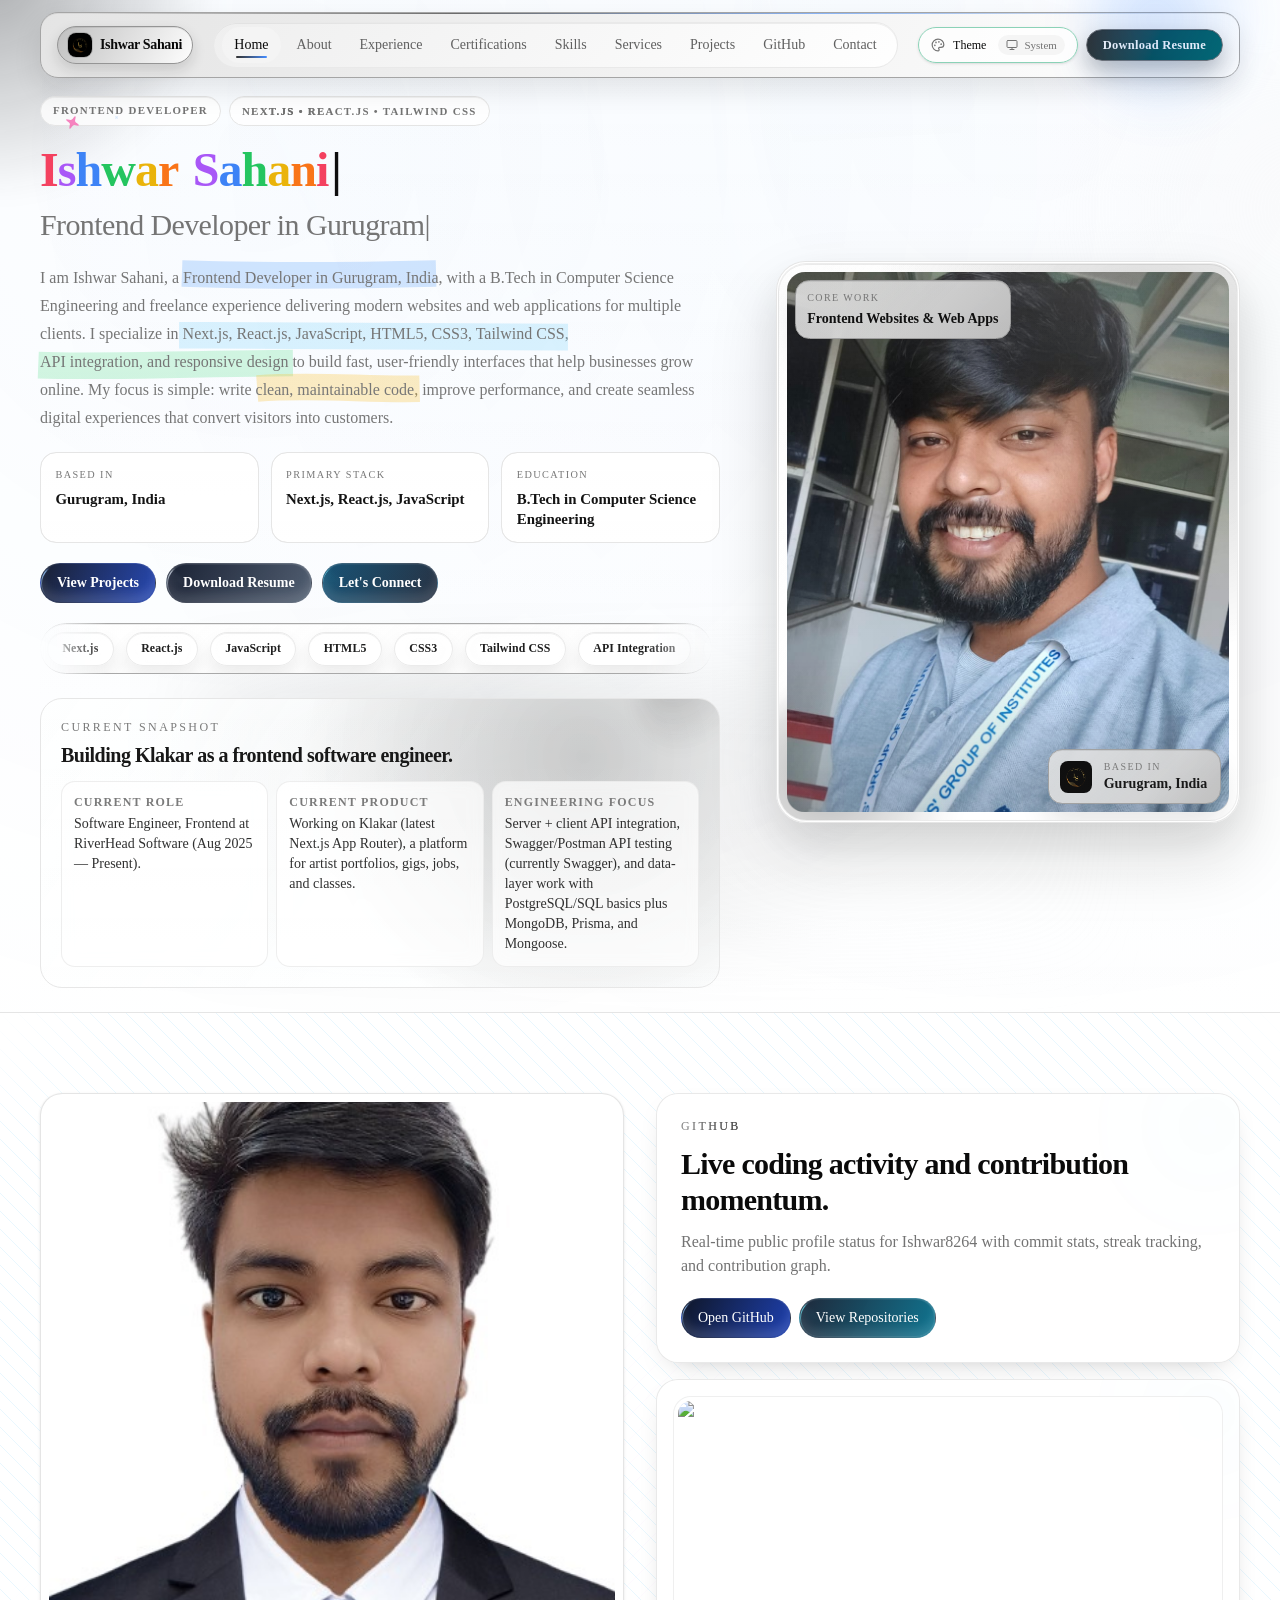
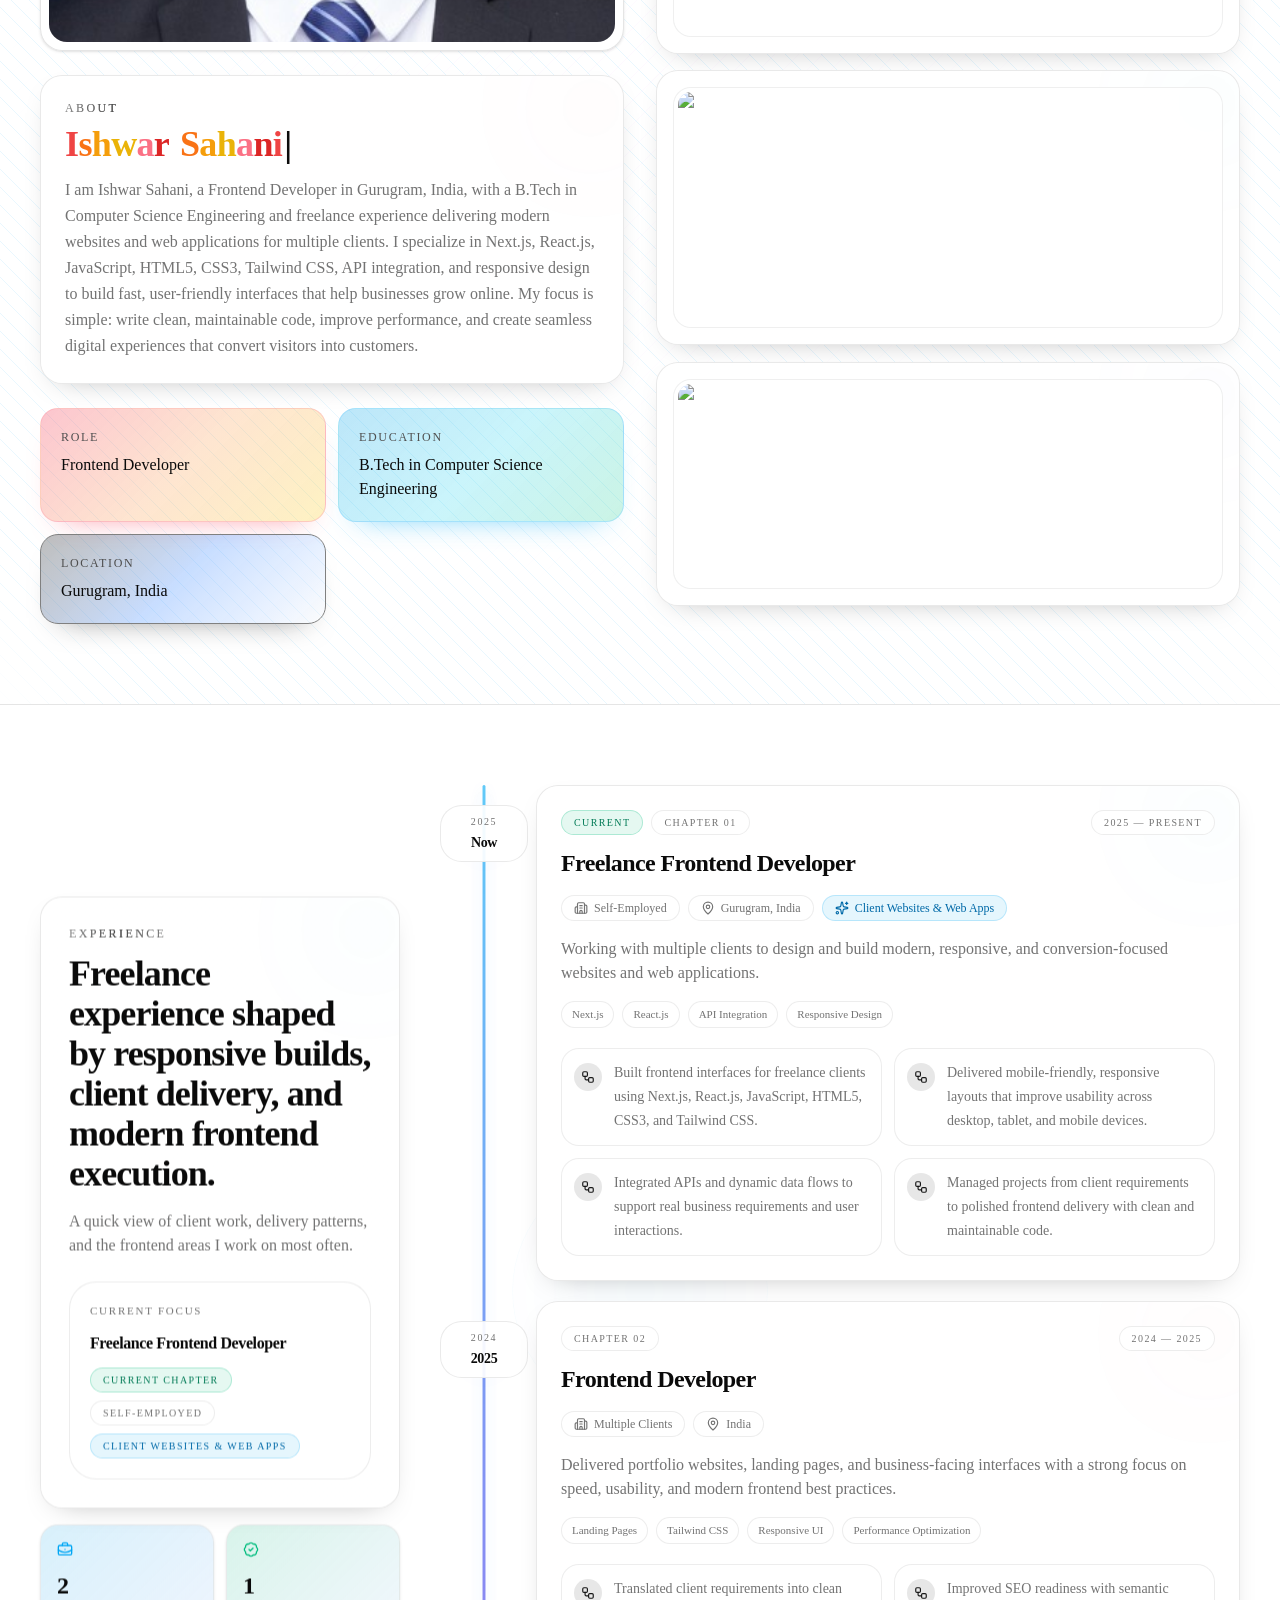
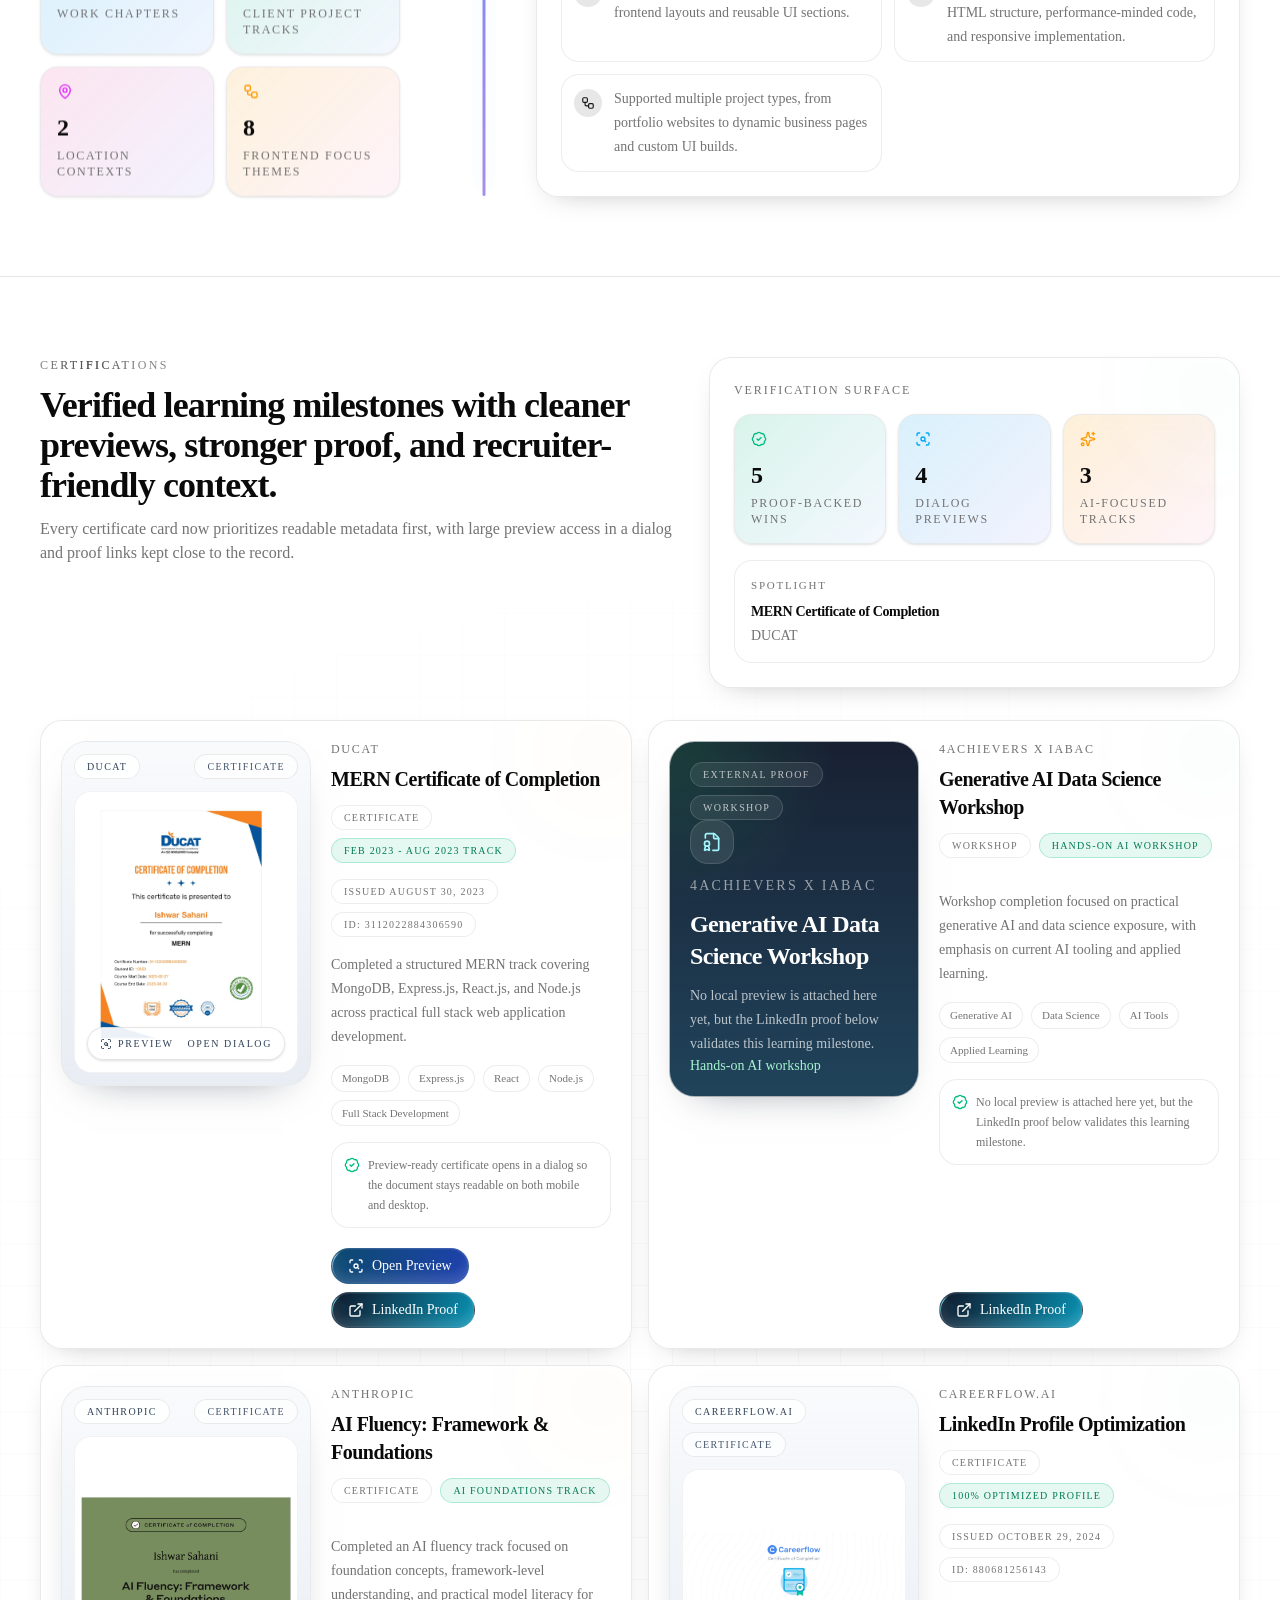
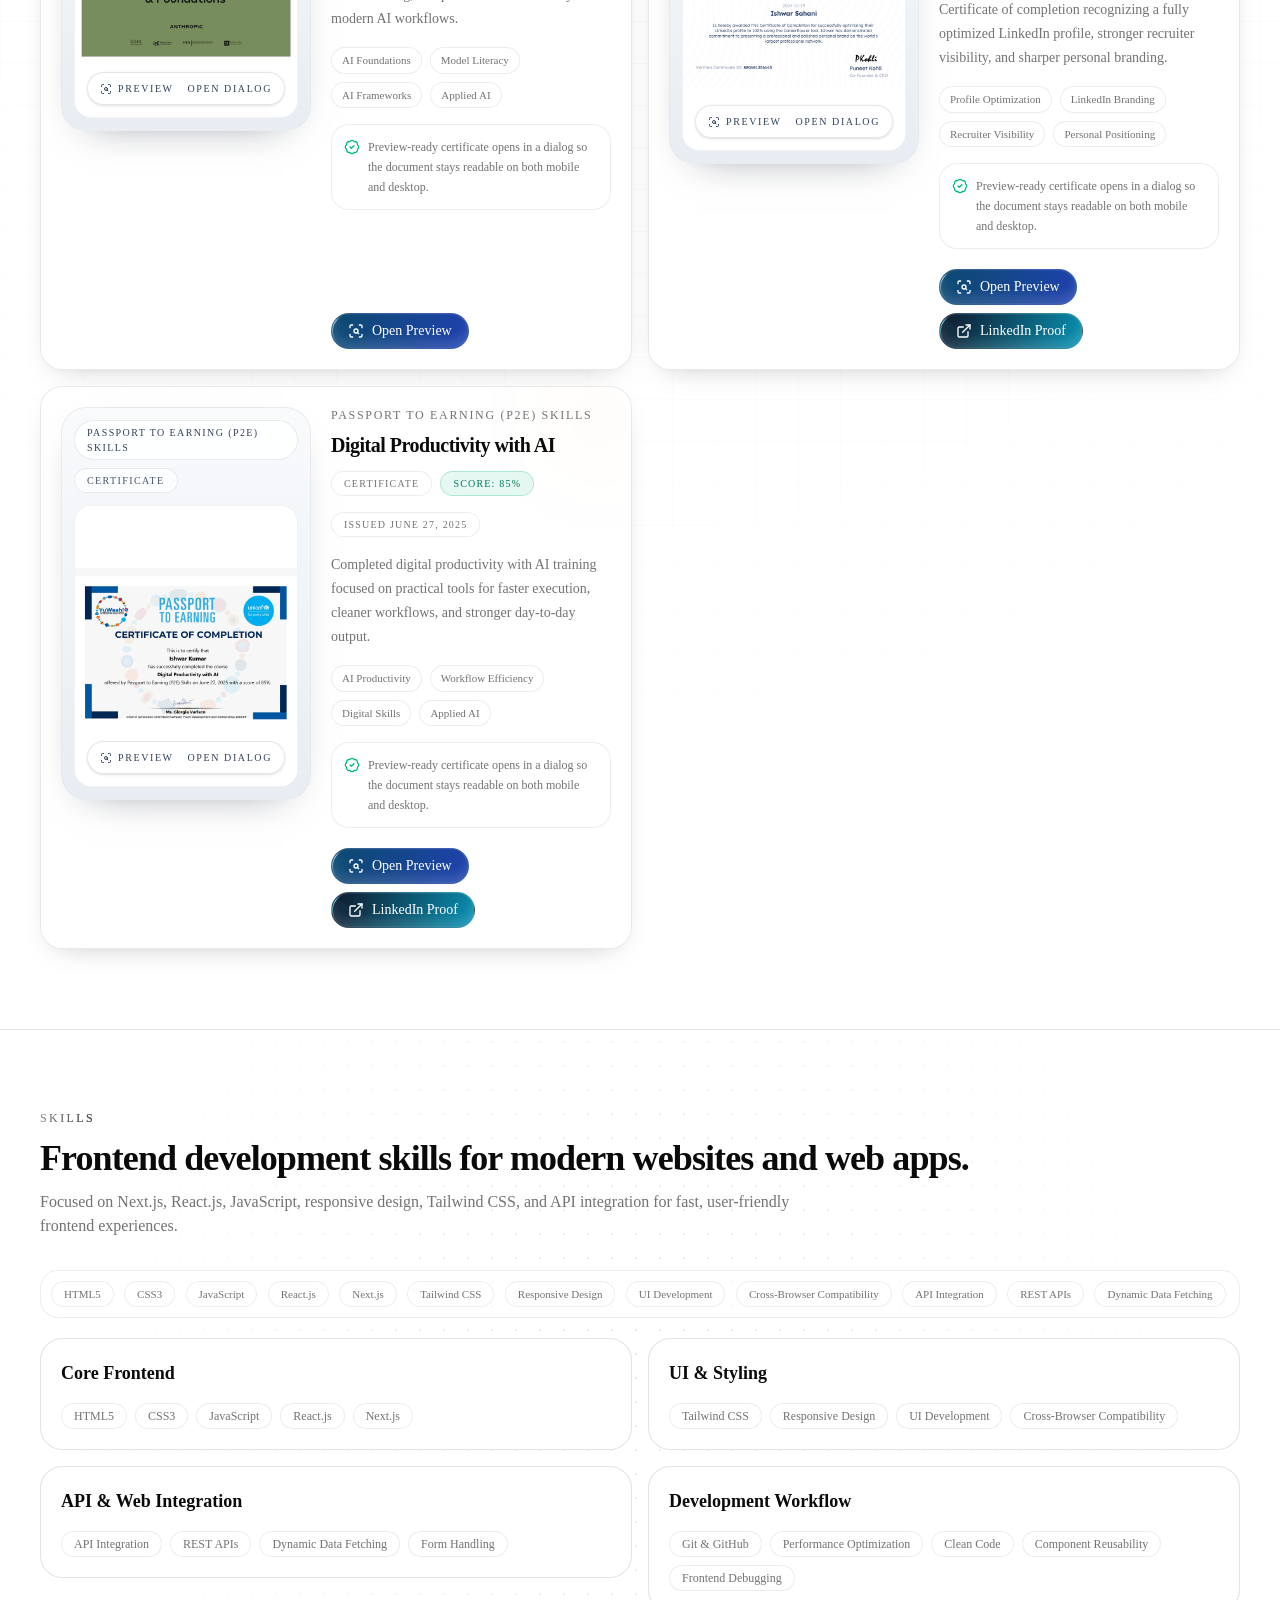
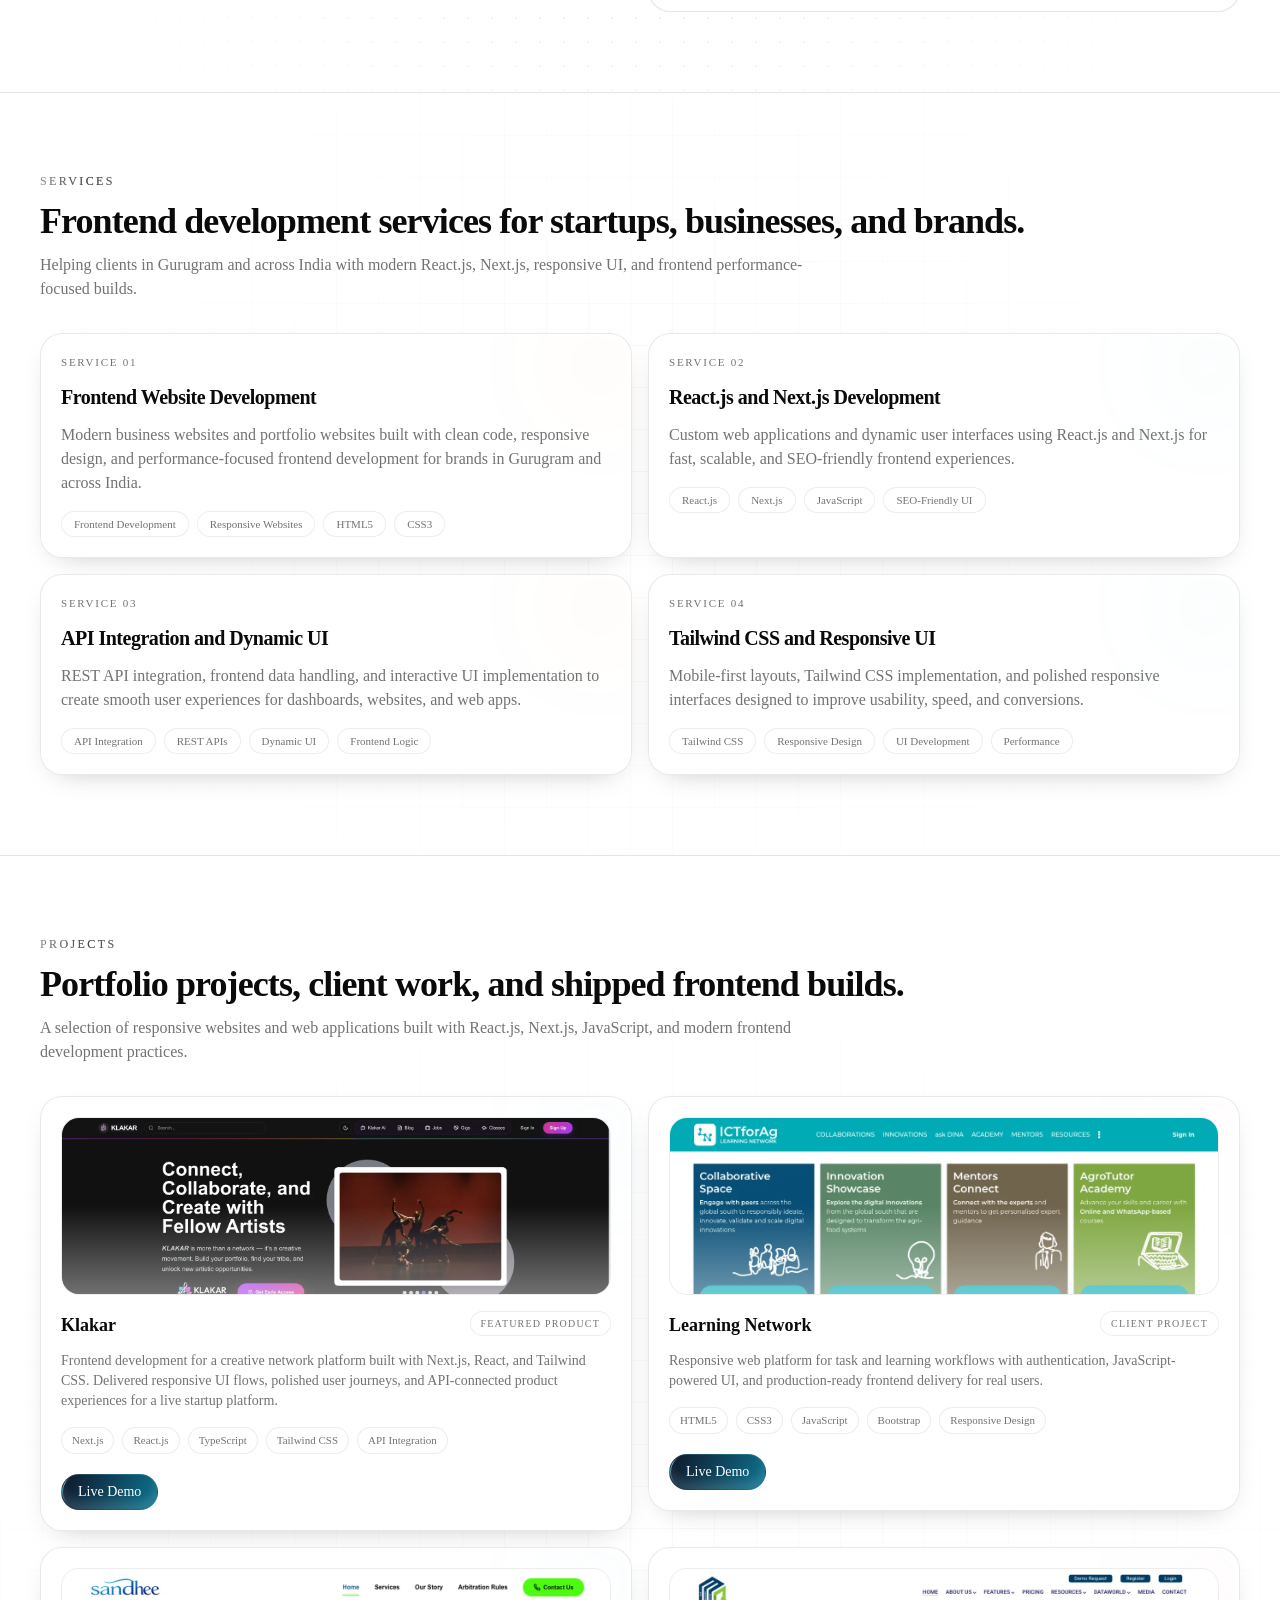
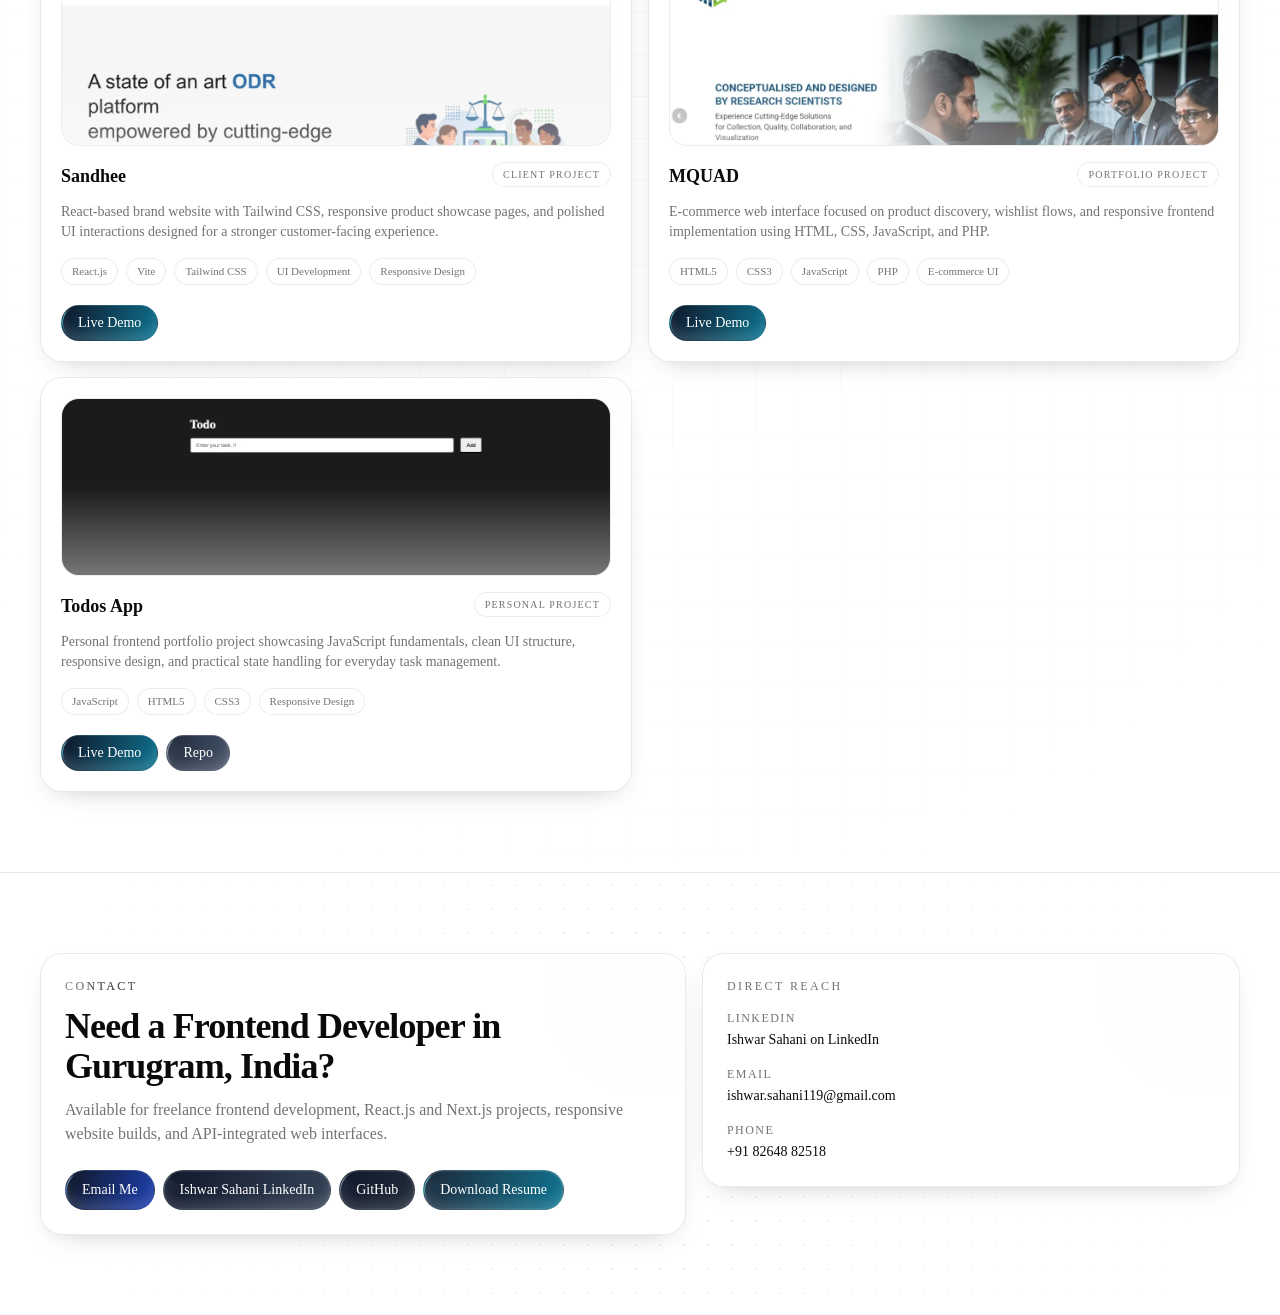
==== commit 36b182db: "deploy: sync from Ishwar-portfolios Ishwar8264/Ishwar-portfolios@df84e369840149ccd9df18db2d717c133a7" ====
--- a/index.html
+++ b/index.html
@@ -1,4 +1,4 @@
-<!DOCTYPE html><!--nqV1SeX8spjB1HKm135h4--><html lang="en" data-theme="light"><head><meta charSet="utf-8"/><meta name="viewport" content="width=device-width, initial-scale=1"/><link rel="preload" href="/_next/static/media/797e433ab948586e-s.p.dbea232f.woff2" as="font" crossorigin="" type="font/woff2"/><link rel="preload" href="/_next/static/media/caa3a2e1cccd8315-s.p.853070df.woff2" as="font" crossorigin="" type="font/woff2"/><link rel="preload" as="image" href="/images/profile/img-2.jpeg"/><link rel="stylesheet" href="/_next/static/chunks/2473c16c0c2f6b5f.css" data-precedence="next"/><link rel="stylesheet" href="/_next/static/chunks/d0497b10f5504c05.css" data-precedence="next"/><link rel="preload" as="script" fetchPriority="low" href="/_next/static/chunks/5cfde6e378725494.js"/><script src="/_next/static/chunks/a226675e3e081fab.js" async=""></script><script src="/_next/static/chunks/944b1bac9eb97f57.js" async=""></script><script src="/_next/static/chunks/turbopack-bdfd19c14bf1aec5.js" async=""></script><script src="/_next/static/chunks/3e61cbef2b632a62.js" async=""></script><script src="/_next/static/chunks/2b277528330a4d5f.js" async=""></script><script src="/_next/static/chunks/d6ae7cd3dd036c3e.js" async=""></script><script src="/_next/static/chunks/00d8c3d22a77a73a.js" async=""></script><script src="/_next/static/chunks/fa706fe1d84730b5.js" async=""></script><meta name="next-size-adjust" content=""/><title>Ishwar Sahani | Frontend Software Engineer Portfolio</title><meta name="description" content="Portfolio of Ishwar Sahani, a frontend software engineer in Gurgaon building scalable Next.js, React, and TypeScript interfaces for startup products."/><meta name="application-name" content="Ishwar Sahani"/><link rel="author" href="https://ishwar8264.github.io"/><meta name="author" content="Ishwar Sahani"/><link rel="manifest" href="/manifest.webmanifest"/><meta name="keywords" content="Ishwar Sahani,Frontend Software Engineer,Frontend Engineer Portfolio,Next.js Developer,React TypeScript Developer,Next.js App Router,TypeScript,React,Tailwind CSS Developer,UI Performance,Startup Product Engineer,Gurgaon Frontend Software Engineer"/><meta name="creator" content="Ishwar Sahani"/><meta name="publisher" content="Ishwar Sahani"/><meta name="robots" content="index, follow"/><meta name="googlebot" content="index, follow, max-video-preview:-1, max-image-preview:large, max-snippet:-1"/><meta name="category" content="technology"/><link rel="canonical" href="https://ishwar8264.github.io"/><meta name="mobile-web-app-capable" content="yes"/><meta name="apple-mobile-web-app-title" content="Ishwar"/><meta name="apple-mobile-web-app-status-bar-style" content="default"/><meta property="og:title" content="Ishwar Sahani | Frontend Software Engineer Portfolio"/><meta property="og:description" content="Portfolio of Ishwar Sahani, a frontend software engineer in Gurgaon building scalable Next.js, React, and TypeScript interfaces for startup products."/><meta property="og:url" content="https://ishwar8264.github.io"/><meta property="og:site_name" content="Ishwar Sahani"/><meta property="og:locale" content="en_IN"/><meta property="og:image" content="https://ishwar8264.github.io/images/profile/img-2.jpeg"/><meta property="og:image:width" content="899"/><meta property="og:image:height" content="1599"/><meta property="og:image:alt" content="Portrait of Ishwar Sahani"/><meta property="og:type" content="website"/><meta name="twitter:card" content="summary_large_image"/><meta name="twitter:creator" content="@Ishwar8264"/><meta name="twitter:title" content="Ishwar Sahani | Frontend Software Engineer Portfolio"/><meta name="twitter:description" content="Portfolio of Ishwar Sahani, a frontend software engineer in Gurgaon building scalable Next.js, React, and TypeScript interfaces for startup products."/><meta name="twitter:image" content="https://ishwar8264.github.io/images/profile/img-2.jpeg"/><link rel="shortcut icon" href="/favicon.ico"/><link rel="icon" href="/favicon.ico?favicon.ec75c45a.ico" sizes="48x48" type="image/x-icon"/><link rel="icon" href="/favicon.ico" type="image/x-icon" sizes="48x48"/><link rel="icon" href="/icon-512.png" type="image/png" sizes="512x512"/><link rel="apple-touch-icon" href="/apple-icon.png" sizes="180x180" type="image/png"/><script>
+<!DOCTYPE html><!--8yKMMcJ4gCcoBZV75aEyZ--><html lang="en-IN" data-theme="light"><head><meta charSet="utf-8"/><meta name="viewport" content="width=device-width, initial-scale=1"/><link rel="preload" href="/_next/static/media/797e433ab948586e-s.p.dbea232f.woff2" as="font" crossorigin="" type="font/woff2"/><link rel="preload" href="/_next/static/media/caa3a2e1cccd8315-s.p.853070df.woff2" as="font" crossorigin="" type="font/woff2"/><link rel="preload" as="image" href="/images/profile/img-2.jpeg"/><link rel="stylesheet" href="/_next/static/chunks/2473c16c0c2f6b5f.css" data-precedence="next"/><link rel="stylesheet" href="/_next/static/chunks/ddc733d22d86c242.css" data-precedence="next"/><link rel="preload" as="script" fetchPriority="low" href="/_next/static/chunks/5cfde6e378725494.js"/><script src="/_next/static/chunks/a226675e3e081fab.js" async=""></script><script src="/_next/static/chunks/944b1bac9eb97f57.js" async=""></script><script src="/_next/static/chunks/turbopack-bdfd19c14bf1aec5.js" async=""></script><script src="/_next/static/chunks/3e61cbef2b632a62.js" async=""></script><script src="/_next/static/chunks/2b277528330a4d5f.js" async=""></script><script src="/_next/static/chunks/d6ae7cd3dd036c3e.js" async=""></script><script src="/_next/static/chunks/00d8c3d22a77a73a.js" async=""></script><script src="/_next/static/chunks/fa706fe1d84730b5.js" async=""></script><meta name="next-size-adjust" content=""/><title>Frontend Developer in Gurugram | React &amp; Next.js | Ishwar Sahani</title><meta name="description" content="Ishwar Sahani is a Frontend Developer in Gurugram, India building responsive, SEO-friendly websites with Next.js, React.js, Tailwind CSS, and API integration."/><meta name="application-name" content="Ishwar Sahani"/><link rel="author" href="https://ishwar8264.github.io"/><meta name="author" content="Ishwar Sahani"/><link rel="manifest" href="/manifest.webmanifest"/><meta name="keywords" content="Ishwar Sahani,Frontend Developer in Gurugram,Frontend Developer Gurugram,Frontend Developer India,React Developer India,Next.js Developer India,JavaScript Developer Gurugram,Responsive Web Developer India,Tailwind CSS Developer,API Integration Developer,Web Developer India"/><meta name="referrer" content="origin-when-cross-origin"/><meta name="creator" content="Ishwar Sahani"/><meta name="publisher" content="Ishwar Sahani"/><meta name="robots" content="index, follow"/><meta name="googlebot" content="index, follow, max-video-preview:-1, max-image-preview:large, max-snippet:-1"/><meta name="category" content="technology"/><link rel="canonical" href="https://ishwar8264.github.io"/><meta name="format-detection" content="telephone=no, address=no, email=no"/><meta name="mobile-web-app-capable" content="yes"/><meta name="apple-mobile-web-app-title" content="Ishwar"/><meta name="apple-mobile-web-app-status-bar-style" content="default"/><meta property="og:title" content="Frontend Developer in Gurugram | React &amp; Next.js | Ishwar Sahani"/><meta property="og:description" content="Ishwar Sahani is a Frontend Developer in Gurugram, India building responsive, SEO-friendly websites with Next.js, React.js, Tailwind CSS, and API integration."/><meta property="og:url" content="https://ishwar8264.github.io"/><meta property="og:site_name" content="Ishwar Sahani"/><meta property="og:locale" content="en_IN"/><meta property="og:image" content="https://ishwar8264.github.io/images/profile/img-2.jpeg"/><meta property="og:image:width" content="899"/><meta property="og:image:height" content="1599"/><meta property="og:image:alt" content="Portrait of Ishwar Sahani"/><meta property="og:type" content="website"/><meta name="twitter:card" content="summary_large_image"/><meta name="twitter:creator" content="@Ishwar8264"/><meta name="twitter:title" content="Frontend Developer in Gurugram | React &amp; Next.js | Ishwar Sahani"/><meta name="twitter:description" content="Ishwar Sahani is a Frontend Developer in Gurugram, India building responsive, SEO-friendly websites with Next.js, React.js, Tailwind CSS, and API integration."/><meta name="twitter:image" content="https://ishwar8264.github.io/images/profile/img-2.jpeg"/><link rel="shortcut icon" href="/favicon.ico"/><link rel="icon" href="/favicon.ico?favicon.ec75c45a.ico" sizes="48x48" type="image/x-icon"/><link rel="icon" href="/favicon.ico" type="image/x-icon" sizes="48x48"/><link rel="icon" href="/icon-512.png" type="image/png" sizes="512x512"/><link rel="apple-touch-icon" href="/apple-icon.png" sizes="180x180" type="image/png"/><script>
   (() => {
     try {
       const storageKey = "ishwar-theme";
@@ -36,11 +36,11 @@
       // no-op
     }
   })();
-</script><script src="/_next/static/chunks/a6dad97d9634a72d.js" noModule=""></script></head><body class="geist_a71539c9-module__T19VSG__variable geist_mono_8d43a2aa-module__8Li5zG__variable antialiased"><div hidden=""><!--$--><!--/$--></div><header class="portfolio-nav-root fixed inset-x-0 top-0 z-40"><div class="portfolio-nav-shell mx-auto mt-3 flex w-[min(1200px,95%)] items-center rounded-2xl border px-3 backdrop-blur-md md:px-4"><div class="flex h-14 w-full items-center justify-between gap-3 md:h-16"><a href="#home" class="portfolio-nav-brand shrink-0 rounded-full px-2.5 py-1.5 text-sm font-semibold tracking-tight"><span class="flex items-center gap-2"><img alt="Ishwar logo" loading="lazy" width="24" height="24" decoding="async" data-nimg="1" class="size-6 rounded-md object-contain" style="color:transparent" src="/images/profile/ishwar-logo.png"/><span class="hidden sm:inline">Ishwar Sahani</span><span class="sm:hidden">Ishwar</span></span></a><nav class="portfolio-nav-menu portfolio-nav-menu-tablet hidden items-center gap-1 rounded-full px-1.5 py-1 md:flex lg:hidden" aria-label="Primary"><a href="#home" class="portfolio-nav-link rounded-full font-medium text-muted-foreground transition-all px-2.5 py-1.5 text-xs portfolio-nav-link-active" aria-current="page">Home</a><a href="#about" class="portfolio-nav-link rounded-full font-medium text-muted-foreground transition-all px-2.5 py-1.5 text-xs">About</a><a href="#experience" class="portfolio-nav-link rounded-full font-medium text-muted-foreground transition-all px-2.5 py-1.5 text-xs">Experience</a><a href="#certifications" class="portfolio-nav-link rounded-full font-medium text-muted-foreground transition-all px-2.5 py-1.5 text-xs">Certifications</a><a href="#skills" class="portfolio-nav-link rounded-full font-medium text-muted-foreground transition-all px-2.5 py-1.5 text-xs">Skills</a><a href="#projects" class="portfolio-nav-link rounded-full font-medium text-muted-foreground transition-all px-2.5 py-1.5 text-xs">Projects</a><a href="#github" class="portfolio-nav-link rounded-full font-medium text-muted-foreground transition-all px-2.5 py-1.5 text-xs">GitHub</a><a href="#contact" class="portfolio-nav-link rounded-full font-medium text-muted-foreground transition-all px-2.5 py-1.5 text-xs">Contact</a></nav><nav class="portfolio-nav-menu portfolio-nav-menu-desktop hidden items-center gap-1 rounded-full px-2 py-1 lg:flex" aria-label="Primary"><a href="#home" class="portfolio-nav-link rounded-full px-3 py-2 text-sm font-medium text-muted-foreground transition-all portfolio-nav-link-active" aria-current="page">Home</a><a href="#about" class="portfolio-nav-link rounded-full px-3 py-2 text-sm font-medium text-muted-foreground transition-all">About</a><a href="#experience" class="portfolio-nav-link rounded-full px-3 py-2 text-sm font-medium text-muted-foreground transition-all">Experience</a><a href="#certifications" class="portfolio-nav-link rounded-full px-3 py-2 text-sm font-medium text-muted-foreground transition-all">Certifications</a><a href="#skills" class="portfolio-nav-link rounded-full px-3 py-2 text-sm font-medium text-muted-foreground transition-all">Skills</a><a href="#projects" class="portfolio-nav-link rounded-full px-3 py-2 text-sm font-medium text-muted-foreground transition-all">Projects</a><a href="#github" class="portfolio-nav-link rounded-full px-3 py-2 text-sm font-medium text-muted-foreground transition-all">GitHub</a><a href="#contact" class="portfolio-nav-link rounded-full px-3 py-2 text-sm font-medium text-muted-foreground transition-all">Contact</a></nav><div class="portfolio-nav-actions flex items-center gap-2"><div class="relative portfolio-nav-theme hidden md:block"><button type="button" tabindex="0" aria-haspopup="menu" id="base-ui-_R_6otb_" data-slot="dropdown-menu-trigger" aria-label="Change theme" class="group/button inline-flex shrink-0 items-center border bg-clip-padding font-medium whitespace-nowrap transition-all outline-none select-none focus-visible:border-ring focus-visible:ring-3 focus-visible:ring-ring/50 active:translate-y-px disabled:pointer-events-none disabled:opacity-50 aria-invalid:border-destructive aria-invalid:ring-3 aria-invalid:ring-destructive/20 dark:aria-invalid:border-destructive/50 dark:aria-invalid:ring-destructive/40 [&amp;_svg]:pointer-events-none [&amp;_svg]:shrink-0 border-border bg-background hover:bg-muted hover:text-foreground aria-expanded:bg-muted aria-expanded:text-foreground dark:border-input dark:bg-input/30 dark:hover:bg-input/50 gap-1 text-[0.8rem] in-data-[slot=button-group]:rounded-lg has-data-[icon=inline-end]:pr-1.5 has-data-[icon=inline-start]:pl-1.5 [&amp;_svg:not([class*=&#x27;size-&#x27;])]:size-3.5 portfolio-nav-theme-trigger h-9 rounded-full px-3 text-foreground shadow-sm justify-center"><span class="flex items-center gap-2"><svg xmlns="http://www.w3.org/2000/svg" width="24" height="24" viewBox="0 0 24 24" fill="none" stroke="currentColor" stroke-width="2" stroke-linecap="round" stroke-linejoin="round" class="lucide lucide-palette size-3.5 text-muted-foreground" aria-hidden="true"><path d="M12 22a1 1 0 0 1 0-20 10 9 0 0 1 10 9 5 5 0 0 1-5 5h-2.25a1.75 1.75 0 0 0-1.4 2.8l.3.4a1.75 1.75 0 0 1-1.4 2.8z"></path><circle cx="13.5" cy="6.5" r=".5" fill="currentColor"></circle><circle cx="17.5" cy="10.5" r=".5" fill="currentColor"></circle><circle cx="6.5" cy="12.5" r=".5" fill="currentColor"></circle><circle cx="8.5" cy="7.5" r=".5" fill="currentColor"></circle></svg><span class="text-xs font-medium">Theme</span></span><span class="ml-2 inline-flex items-center gap-1.5 rounded-full bg-muted px-2 py-0.5 text-[11px] font-medium text-muted-foreground"><svg xmlns="http://www.w3.org/2000/svg" width="24" height="24" viewBox="0 0 24 24" fill="none" stroke="currentColor" stroke-width="2" stroke-linecap="round" stroke-linejoin="round" class="lucide lucide-monitor size-3" aria-hidden="true"><rect width="20" height="14" x="2" y="3" rx="2"></rect><line x1="8" x2="16" y1="21" y2="21"></line><line x1="12" x2="12" y1="17" y2="21"></line></svg>System</span></button></div><a href="/resume/resume_ishwar_sahani.pdf" download="" class="portfolio-nav-cta h-8 items-center justify-center rounded-full px-4 text-[0.78rem] font-semibold tracking-[0.02em] transition-all hidden md:inline-flex">Download Resume</a><div class="md:hidden"><button type="button" tabindex="0" data-slot="button" aria-label="Open menu" aria-expanded="false" class="group/button inline-flex shrink-0 items-center justify-center border bg-clip-padding text-sm font-medium whitespace-nowrap transition-all outline-none select-none focus-visible:border-ring focus-visible:ring-3 focus-visible:ring-ring/50 active:translate-y-px disabled:pointer-events-none disabled:opacity-50 aria-invalid:border-destructive aria-invalid:ring-3 aria-invalid:ring-destructive/20 dark:aria-invalid:border-destructive/50 dark:aria-invalid:ring-destructive/40 [&amp;_svg]:pointer-events-none [&amp;_svg]:shrink-0 [&amp;_svg:not([class*=&#x27;size-&#x27;])]:size-4 border-border bg-background hover:bg-muted hover:text-foreground aria-expanded:bg-muted aria-expanded:text-foreground dark:border-input dark:bg-input/30 dark:hover:bg-input/50 size-7 rounded-[min(var(--radius-md),12px)] in-data-[slot=button-group]:rounded-lg portfolio-nav-toggle"><svg xmlns="http://www.w3.org/2000/svg" width="24" height="24" viewBox="0 0 24 24" fill="none" stroke="currentColor" stroke-width="2" stroke-linecap="round" stroke-linejoin="round" class="lucide lucide-menu" aria-hidden="true"><path d="M4 5h16"></path><path d="M4 12h16"></path><path d="M4 19h16"></path></svg></button><button aria-hidden="true" class="fixed inset-0 z-40 bg-background/60 backdrop-blur-sm transition-opacity pointer-events-none opacity-0"></button><div class="portfolio-nav-mobile-panel fixed inset-x-4 top-[4.7rem] z-50 rounded-2xl border p-3 transition-all pointer-events-none -translate-y-2 opacity-0"><nav class="grid gap-1"><a href="#home" class="portfolio-nav-mobile-link rounded-lg px-3 py-2 text-sm font-medium transition-colors portfolio-nav-mobile-link-active" aria-current="page">Home</a><a href="#about" class="portfolio-nav-mobile-link rounded-lg px-3 py-2 text-sm font-medium transition-colors">About</a><a href="#experience" class="portfolio-nav-mobile-link rounded-lg px-3 py-2 text-sm font-medium transition-colors">Experience</a><a href="#certifications" class="portfolio-nav-mobile-link rounded-lg px-3 py-2 text-sm font-medium transition-colors">Certifications</a><a href="#skills" class="portfolio-nav-mobile-link rounded-lg px-3 py-2 text-sm font-medium transition-colors">Skills</a><a href="#projects" class="portfolio-nav-mobile-link rounded-lg px-3 py-2 text-sm font-medium transition-colors">Projects</a><a href="#github" class="portfolio-nav-mobile-link rounded-lg px-3 py-2 text-sm font-medium transition-colors">GitHub</a><a href="#contact" class="portfolio-nav-mobile-link rounded-lg px-3 py-2 text-sm font-medium transition-colors">Contact</a></nav><div class="portfolio-nav-mobile-divider mt-3 border-t pt-3"><div class="relative w-full portfolio-nav-theme"><button type="button" tabindex="0" aria-haspopup="menu" id="base-ui-_R_3notb_" data-slot="dropdown-menu-trigger" aria-label="Change theme" class="group/button inline-flex shrink-0 items-center border bg-clip-padding font-medium whitespace-nowrap transition-all outline-none select-none focus-visible:border-ring focus-visible:ring-3 focus-visible:ring-ring/50 active:translate-y-px disabled:pointer-events-none disabled:opacity-50 aria-invalid:border-destructive aria-invalid:ring-3 aria-invalid:ring-destructive/20 dark:aria-invalid:border-destructive/50 dark:aria-invalid:ring-destructive/40 [&amp;_svg]:pointer-events-none [&amp;_svg]:shrink-0 border-border bg-background hover:bg-muted hover:text-foreground aria-expanded:bg-muted aria-expanded:text-foreground dark:border-input dark:bg-input/30 dark:hover:bg-input/50 gap-1 text-[0.8rem] in-data-[slot=button-group]:rounded-lg has-data-[icon=inline-end]:pr-1.5 has-data-[icon=inline-start]:pl-1.5 [&amp;_svg:not([class*=&#x27;size-&#x27;])]:size-3.5 portfolio-nav-theme-trigger h-9 rounded-full px-3 text-foreground shadow-sm w-full justify-between"><span class="flex items-center gap-2"><svg xmlns="http://www.w3.org/2000/svg" width="24" height="24" viewBox="0 0 24 24" fill="none" stroke="currentColor" stroke-width="2" stroke-linecap="round" stroke-linejoin="round" class="lucide lucide-palette size-3.5 text-muted-foreground" aria-hidden="true"><path d="M12 22a1 1 0 0 1 0-20 10 9 0 0 1 10 9 5 5 0 0 1-5 5h-2.25a1.75 1.75 0 0 0-1.4 2.8l.3.4a1.75 1.75 0 0 1-1.4 2.8z"></path><circle cx="13.5" cy="6.5" r=".5" fill="currentColor"></circle><circle cx="17.5" cy="10.5" r=".5" fill="currentColor"></circle><circle cx="6.5" cy="12.5" r=".5" fill="currentColor"></circle><circle cx="8.5" cy="7.5" r=".5" fill="currentColor"></circle></svg><span class="text-xs font-medium">Theme</span></span><span class="ml-2 inline-flex items-center gap-1.5 rounded-full bg-muted px-2 py-0.5 text-[11px] font-medium text-muted-foreground"><svg xmlns="http://www.w3.org/2000/svg" width="24" height="24" viewBox="0 0 24 24" fill="none" stroke="currentColor" stroke-width="2" stroke-linecap="round" stroke-linejoin="round" class="lucide lucide-monitor size-3" aria-hidden="true"><rect width="20" height="14" x="2" y="3" rx="2"></rect><line x1="8" x2="16" y1="21" y2="21"></line><line x1="12" x2="12" y1="17" y2="21"></line></svg>System</span></button></div></div><a class="group/button inline-flex shrink-0 items-center border border-transparent bg-clip-padding whitespace-nowrap transition-all outline-none select-none focus-visible:border-ring focus-visible:ring-3 focus-visible:ring-ring/50 active:translate-y-px disabled:pointer-events-none disabled:opacity-50 aria-invalid:border-destructive aria-invalid:ring-3 aria-invalid:ring-destructive/20 dark:aria-invalid:border-destructive/50 dark:aria-invalid:ring-destructive/40 [&amp;_svg]:pointer-events-none [&amp;_svg]:shrink-0 bg-primary text-primary-foreground [a]:hover:bg-primary/80 gap-1 px-2.5 in-data-[slot=button-group]:rounded-lg has-data-[icon=inline-end]:pr-1.5 has-data-[icon=inline-start]:pl-1.5 [&amp;_svg:not([class*=&#x27;size-&#x27;])]:size-3.5 portfolio-nav-cta mt-3 h-9 w-full justify-center rounded-xl text-[0.82rem] font-semibold" href="/resume/resume_ishwar_sahani.pdf" download="">Download Resume</a></div></div></div></div></div></header><div><main class="bg-background text-foreground"><script type="application/ld+json">{"@context":"https://schema.org","@graph":[{"@type":"WebSite","@id":"https://ishwar8264.github.io#website","url":"https://ishwar8264.github.io","name":"Ishwar Sahani","alternateName":"Ishwar","description":"Portfolio of Ishwar Sahani, a frontend software engineer in Gurgaon building scalable Next.js, React, and TypeScript interfaces for startup products.","inLanguage":"en-IN","image":{"@id":"https://ishwar8264.github.io#logo"},"publisher":{"@id":"https://ishwar8264.github.io#person"}},{"@type":"WebPage","@id":"https://ishwar8264.github.io#webpage","url":"https://ishwar8264.github.io/","name":"Ishwar Sahani | Frontend Software Engineer Portfolio","description":"Portfolio of Ishwar Sahani, a frontend software engineer in Gurgaon building scalable Next.js, React, and TypeScript interfaces for startup products.","inLanguage":"en-IN","isPartOf":{"@id":"https://ishwar8264.github.io#website"},"about":{"@id":"https://ishwar8264.github.io#person"},"primaryImageOfPage":{"@type":"ImageObject","url":"https://ishwar8264.github.io/images/profile/img-2.jpeg","width":899,"height":1599}},{"@type":"Person","@id":"https://ishwar8264.github.io#person","name":"Ishwar Sahani","url":"https://ishwar8264.github.io","image":"https://ishwar8264.github.io/images/profile/img-2.jpeg","description":"Portfolio of Ishwar Sahani, a frontend software engineer in Gurgaon building scalable Next.js, React, and TypeScript interfaces for startup products.","jobTitle":"Frontend Software Engineer","mainEntityOfPage":{"@id":"https://ishwar8264.github.io#webpage"},"worksFor":{"@type":"Organization","@id":"https://ishwar8264.github.io#current-company","name":"RiverHead Software"},"sameAs":["https://www.linkedin.com/in/ishwarsahani/","https://github.com/Ishwar8264"],"email":"mailto:ishwar.sahani119@gmail.com","telephone":"+91 82648 82518","knowsAbout":["React + Zustand","Next.js (Klakar App Router + Pages)","Server + Client API Integration","Swagger + Postman API Testing","PostgreSQL + SQL Basics","MongoDB + Prisma + Mongoose","TypeScript","Tailwind CSS","Startup Product Delivery"],"address":{"@type":"PostalAddress","addressLocality":"Gurgaon","addressRegion":"Haryana","addressCountry":"IN"}},{"@type":"ItemList","@id":"https://ishwar8264.github.io#featured-projects","name":"Featured projects by Ishwar Sahani","itemListElement":[{"@type":"ListItem","position":1,"item":{"@type":"CreativeWork","name":"Klakar","description":"Creative network platform for artists with portfolio-first discovery, jobs, gigs, classes, and AI-powered growth tools. Currently contributing on the frontend as part of RiverHead Software team.","url":"https://klakar.com/","image":"https://ishwar8264.github.io/images/projects/klakar.webp","creator":{"@id":"https://ishwar8264.github.io#person"}}},{"@type":"ListItem","position":2,"item":{"@type":"CreativeWork","name":"Learning Network","description":"Task management platform with authentication, real-time interaction, and responsive UI flow for better team productivity.","url":"https://learningnetwork.ictforag.com/","image":"https://ishwar8264.github.io/images/projects/learning-network.webp","creator":{"@id":"https://ishwar8264.github.io#person"}}},{"@type":"ListItem","position":3,"item":{"@type":"CreativeWork","name":"Sandhee","description":"Brand-focused Harley Davidson fan experience with product listing, auth flow, and curated UI interactions.","url":"https://sandhee.com/","image":"https://ishwar8264.github.io/images/projects/sandhee.webp","creator":{"@id":"https://ishwar8264.github.io#person"}}},{"@type":"ListItem","position":4,"item":{"@type":"CreativeWork","name":"MQUAD","description":"ModeSens-inspired e-commerce clone focused on product details and wishlist experience with responsive behavior.","url":"https://mquad.org/","image":"https://ishwar8264.github.io/images/projects/mquad.webp","creator":{"@id":"https://ishwar8264.github.io#person"}}},{"@type":"ListItem","position":5,"item":{"@type":"CreativeWork","name":"Todos App","description":"Fast and minimal task manager with clean UI and practical state handling for daily planning.","url":"https://todos-one-livid.vercel.app/","image":"https://ishwar8264.github.io/images/projects/todos-app.webp","creator":{"@id":"https://ishwar8264.github.io#person"}}}]},{"@type":"ImageObject","@id":"https://ishwar8264.github.io#logo","url":"https://ishwar8264.github.io/icon-512.png","width":512,"height":512,"caption":"Ishwar Sahani logo"}]}</script><section id="home" class="hero-wrap"><div aria-hidden="true" class="hero-background"><div class="h-full w-full hero-flickering-grid"><canvas class="pointer-events-none" style="width:0;height:0"></canvas></div><div class="pointer-events-none absolute inset-0 isolate overflow-hidden rounded-[inherit] hero-light-rays hidden md:block" style="--light-rays-color:rgba(96, 165, 250, 0.22);--light-rays-blur:22px;--light-rays-length:52vh"><div class="absolute inset-0 overflow-hidden"><div aria-hidden="true" class="absolute inset-0 opacity-60" style="background:radial-gradient(circle at 20% 15%, color-mix(in srgb, var(--light-rays-color) 45%, transparent), transparent 70%)"></div><div aria-hidden="true" class="absolute inset-0 opacity-60" style="background:radial-gradient(circle at 80% 10%, color-mix(in srgb, var(--light-rays-color) 35%, transparent), transparent 75%)"></div><div class="pointer-events-none absolute -top-[12%] left-[var(--ray-left)] h-[var(--light-rays-length)] w-[var(--ray-width)] origin-top -translate-x-1/2 rounded-full bg-linear-to-b from-[color-mix(in_srgb,var(--light-rays-color)_70%,transparent)] to-transparent opacity-0 mix-blend-screen blur-[var(--light-rays-blur)]" style="--ray-left:63.120261757713536%;--ray-width:264.34913315808615px;transform:rotate(18.394554084612572deg)"></div><div class="pointer-events-none absolute -top-[12%] left-[var(--ray-left)] h-[var(--light-rays-length)] w-[var(--ray-width)] origin-top -translate-x-1/2 rounded-full bg-linear-to-b from-[color-mix(in_srgb,var(--light-rays-color)_70%,transparent)] to-transparent opacity-0 mix-blend-screen blur-[var(--light-rays-blur)]" style="--ray-left:55.46440762883131%;--ray-width:217.8709963908139px;transform:rotate(-18.931660943542543deg)"></div><div class="pointer-events-none absolute -top-[12%] left-[var(--ray-left)] h-[var(--light-rays-length)] w-[var(--ray-width)] origin-top -translate-x-1/2 rounded-full bg-linear-to-b from-[color-mix(in_srgb,var(--light-rays-color)_70%,transparent)] to-transparent opacity-0 mix-blend-screen blur-[var(--light-rays-blur)]" style="--ray-left:14.883541948913212%;--ray-width:295.7811585649624px;transform:rotate(26.470791163348615deg)"></div><div class="pointer-events-none absolute -top-[12%] left-[var(--ray-left)] h-[var(--light-rays-length)] w-[var(--ray-width)] origin-top -translate-x-1/2 rounded-full bg-linear-to-b from-[color-mix(in_srgb,var(--light-rays-color)_70%,transparent)] to-transparent opacity-0 mix-blend-screen blur-[var(--light-rays-blur)]" style="--ray-left:87.76077527812282%;--ray-width:260.8527801940697px;transform:rotate(-4.311105155891223deg)"></div><div class="pointer-events-none absolute -top-[12%] left-[var(--ray-left)] h-[var(--light-rays-length)] w-[var(--ray-width)] origin-top -translate-x-1/2 rounded-full bg-linear-to-b from-[color-mix(in_srgb,var(--light-rays-color)_70%,transparent)] to-transparent opacity-0 mix-blend-screen blur-[var(--light-rays-blur)]" style="--ray-left:38.224605830315106%;--ray-width:291.43388917000834px;transform:rotate(5.467707297330051deg)"></div></div></div></div><div class="hero-grid mx-auto grid min-h-[100svh] w-[min(1200px,95%)] items-center gap-8 pt-24 pb-8 md:pt-28 md:pb-10 lg:grid-cols-[1.2fr_0.8fr] lg:gap-10 lg:pt-24 lg:pb-6"><div class="min-w-0 flex flex-col justify-center gap-5 lg:pr-4"><div style="opacity:0;filter:blur(0px);transform:translateY(-6px)"><div class="flex flex-wrap gap-2"><div class="hero-pill"><div class="hero-pill-sparkles text-[0.68rem] font-semibold tracking-[0.12em] uppercase" style="--sparkles-first-color:#60a5fa;--sparkles-second-color:#f472b6"><span class="relative inline-block"><strong>Frontend Software Engineer</strong></span></div></div><div class="hero-pill"><span style="--shiny-width:100px" class="mx-auto max-w-md dark:text-neutral-400/70 animate-shiny-text bg-size-[var(--shiny-width)_100%] bg-clip-text bg-position-[0_0] bg-no-repeat [transition:background-position_1s_cubic-bezier(.6,.6,0,1)_infinite] bg-linear-to-r from-transparent via-black/80 via-50% to-transparent dark:via-white/80 text-[0.68rem] font-semibold tracking-[0.12em] uppercase text-muted-foreground">Aug 2025 — Present</span></div></div></div><div style="opacity:0;filter:blur(0px);transform:translateY(-6px)"><div class="max-w-4xl"><h1 class="leading-[1.06] font-semibold tracking-tight"><span class="hero-name-glow"><span role="text" aria-label="Ishwar Sahani" class="animated-name-root text-3xl sm:text-5xl animated-name-place-hero animated-name-palette-neon"><span aria-hidden="true" class="animated-name-cursor">|</span></span></span></h1><p class="tracking-[-0.02em] hero-tagline mt-3 block text-xl leading-tight font-medium text-muted-foreground sm:text-3xl"><span class="inline-block animate-blink-cursor">|</span></p></div></div><div style="opacity:0;filter:blur(0px);transform:translateY(-6px)"><p class="max-w-3xl text-sm leading-7 text-muted-foreground sm:text-base"><span>Frontend software engineer at RiverHead Software, currently building </span><span class="relative inline-block bg-transparent">Klakar</span><span> on the latest </span><span class="relative inline-block bg-transparent">Next.js App Router</span><span> with a product-first execution mindset. I ship scalable UI systems using the </span><span class="relative inline-block bg-transparent">React ecosystem and Zustand</span><span>, lead </span><span class="relative inline-block bg-transparent">server-side and client-side API integration</span><span>, and drive API validation with </span><span class="relative inline-block bg-transparent">Postman and Swagger</span><span> (currently focused on Swagger). I work across </span><span class="relative inline-block bg-transparent">PostgreSQL/SQL basics plus MongoDB with Prisma and Mongoose</span><span> while collaborating closely with backend teams to turn startup requirements into clean, reliable releases. I optimize for performance, accessibility, and maintainability so the product stays fast as features scale. My execution style is simple: deliver user value quickly without compromising code quality or long-term stability.</span></p></div><div style="opacity:0;filter:blur(0px);transform:translateY(-6px)"><div class="grid gap-3 sm:grid-cols-3"><div class="group relative isolate overflow-hidden rounded-[inherit] border border-transparent hero-metric-card" style="background:linear-gradient(var(--color-background) 0 0) padding-box, linear-gradient(135deg, #f97316, #f43f5e) border-box"><div class="bg-background absolute inset-px z-20 rounded-[inherit]"></div><div class="pointer-events-none absolute inset-px z-30 rounded-[inherit] opacity-0 transition-opacity duration-300 group-hover:opacity-100" style="background:none;opacity:0.2"></div><div class="relative z-40"><p class="hero-metric-label">Current Company</p><p class="hero-metric-value">RiverHead Software</p></div></div><div class="group relative isolate overflow-hidden rounded-[inherit] border border-transparent hero-metric-card" style="background:linear-gradient(var(--color-background) 0 0) padding-box, linear-gradient(135deg, #0ea5e9, #2563eb) border-box"><div class="bg-background absolute inset-px z-20 rounded-[inherit]"></div><div class="pointer-events-none absolute inset-px z-30 rounded-[inherit] opacity-0 transition-opacity duration-300 group-hover:opacity-100" style="background:none;opacity:0.2"></div><div class="relative z-40"><p class="hero-metric-label">Current Product</p><p class="hero-metric-value">Klakar</p></div></div><div class="group relative isolate overflow-hidden rounded-[inherit] border border-transparent hero-metric-card" style="background:linear-gradient(var(--color-background) 0 0) padding-box, linear-gradient(135deg, #8b5cf6, #22c55e) border-box"><div class="bg-background absolute inset-px z-20 rounded-[inherit]"></div><div class="pointer-events-none absolute inset-px z-30 rounded-[inherit] opacity-0 transition-opacity duration-300 group-hover:opacity-100" style="background:none;opacity:0.2"></div><div class="relative z-40"><p class="hero-metric-label">Location</p><p class="hero-metric-value">Gurgaon, India</p></div></div></div></div><div style="opacity:0;filter:blur(0px);transform:translateY(-6px)"><div class="flex flex-wrap items-center gap-2.5"><a style="--spread:90deg;--shimmer-color:#93c5fd;--radius:100px;--speed:3s;--cut:0.05em;--bg:linear-gradient(115deg, rgb(15,23,42), rgb(30,64,175))" class="group relative z-0 flex cursor-pointer items-center justify-center overflow-hidden [border-radius:var(--radius)] border border-white/10 py-3 whitespace-nowrap text-white [background:var(--bg)] transform-gpu transition-transform duration-300 ease-in-out active:translate-y-px h-10 px-4 text-sm font-semibold" href="#projects"><div class="-z-30 blur-[2px] @container-[size] absolute inset-0 overflow-visible"><div class="absolute inset-0 aspect-[1] h-[100cqh] rounded-none [mask:none] motion-safe:group-hover:animate-shimmer-slide motion-safe:group-focus-visible:animate-shimmer-slide"><div class="absolute -inset-full w-auto [translate:0_0] rotate-0 [background:conic-gradient(from_calc(270deg-(var(--spread)*0.5)),transparent_0,var(--shimmer-color)_var(--spread),transparent_var(--spread))] motion-safe:group-hover:animate-spin-around motion-safe:group-focus-visible:animate-spin-around"></div></div></div>View Projects<div class="absolute inset-0 size-full rounded-2xl px-4 py-1.5 text-sm font-medium shadow-[inset_0_-8px_10px_#ffffff1f] transform-gpu transition-all duration-300 ease-in-out group-hover:shadow-[inset_0_-6px_10px_#ffffff3f] group-active:shadow-[inset_0_-10px_10px_#ffffff3f]"></div><div class="absolute inset-(--cut) -z-20 [border-radius:var(--radius)] [background:var(--bg)]"></div></a><a style="--spread:90deg;--shimmer-color:#cbd5e1;--radius:100px;--speed:3s;--cut:0.05em;--bg:linear-gradient(115deg, rgba(15,23,42,0.92), rgba(71,85,105,0.92))" class="group relative z-0 flex cursor-pointer items-center justify-center overflow-hidden [border-radius:var(--radius)] border border-white/10 py-3 whitespace-nowrap text-white [background:var(--bg)] transform-gpu transition-transform duration-300 ease-in-out active:translate-y-px h-10 px-4 text-sm font-semibold" href="/resume/resume_ishwar_sahani.pdf" download=""><div class="-z-30 blur-[2px] @container-[size] absolute inset-0 overflow-visible"><div class="absolute inset-0 aspect-[1] h-[100cqh] rounded-none [mask:none] motion-safe:group-hover:animate-shimmer-slide motion-safe:group-focus-visible:animate-shimmer-slide"><div class="absolute -inset-full w-auto [translate:0_0] rotate-0 [background:conic-gradient(from_calc(270deg-(var(--spread)*0.5)),transparent_0,var(--shimmer-color)_var(--spread),transparent_var(--spread))] motion-safe:group-hover:animate-spin-around motion-safe:group-focus-visible:animate-spin-around"></div></div></div>Download Resume<div class="absolute inset-0 size-full rounded-2xl px-4 py-1.5 text-sm font-medium shadow-[inset_0_-8px_10px_#ffffff1f] transform-gpu transition-all duration-300 ease-in-out group-hover:shadow-[inset_0_-6px_10px_#ffffff3f] group-active:shadow-[inset_0_-10px_10px_#ffffff3f]"></div><div class="absolute inset-(--cut) -z-20 [border-radius:var(--radius)] [background:var(--bg)]"></div></a><a style="--spread:90deg;--shimmer-color:#67e8f9;--radius:100px;--speed:3s;--cut:0.05em;--bg:linear-gradient(115deg, rgba(12,74,110,0.94), rgba(30,41,59,0.94))" class="group relative z-0 flex cursor-pointer items-center justify-center overflow-hidden [border-radius:var(--radius)] border border-white/10 py-3 whitespace-nowrap text-white [background:var(--bg)] transform-gpu transition-transform duration-300 ease-in-out active:translate-y-px h-10 px-4 text-sm font-semibold" href="mailto:ishwar.sahani119@gmail.com"><div class="-z-30 blur-[2px] @container-[size] absolute inset-0 overflow-visible"><div class="absolute inset-0 aspect-[1] h-[100cqh] rounded-none [mask:none] motion-safe:group-hover:animate-shimmer-slide motion-safe:group-focus-visible:animate-shimmer-slide"><div class="absolute -inset-full w-auto [translate:0_0] rotate-0 [background:conic-gradient(from_calc(270deg-(var(--spread)*0.5)),transparent_0,var(--shimmer-color)_var(--spread),transparent_var(--spread))] motion-safe:group-hover:animate-spin-around motion-safe:group-focus-visible:animate-spin-around"></div></div></div>Let&#x27;s Connect<div class="absolute inset-0 size-full rounded-2xl px-4 py-1.5 text-sm font-medium shadow-[inset_0_-8px_10px_#ffffff1f] transform-gpu transition-all duration-300 ease-in-out group-hover:shadow-[inset_0_-6px_10px_#ffffff3f] group-active:shadow-[inset_0_-10px_10px_#ffffff3f]"></div><div class="absolute inset-(--cut) -z-20 [border-radius:var(--radius)] [background:var(--bg)]"></div></a></div></div><div style="opacity:0;filter:blur(0px);transform:translateY(-6px)"><div class="hero-marquee-shell"><div class="group flex gap-(--gap) overflow-hidden p-2 flex-row hero-marquee [--duration:44s] [--gap:0.75rem]"><div class="flex shrink-0 justify-around gap-(--gap) animate-marquee flex-row group-hover:[animation-play-state:paused]"><div class="hero-marquee-track"><span class="hero-marquee-item">React + Zustand</span><span class="hero-marquee-item">Next.js (Klakar App Router + Pages)</span><span class="hero-marquee-item">Server + Client API Integration</span><span class="hero-marquee-item">Swagger + Postman API Testing</span><span class="hero-marquee-item">PostgreSQL + SQL Basics</span><span class="hero-marquee-item">MongoDB + Prisma + Mongoose</span><span class="hero-marquee-item">TypeScript</span><span class="hero-marquee-item">Tailwind CSS</span><span class="hero-marquee-item">Startup Product Delivery</span></div></div><div class="flex shrink-0 justify-around gap-(--gap) animate-marquee flex-row group-hover:[animation-play-state:paused]"><div class="hero-marquee-track"><span class="hero-marquee-item">React + Zustand</span><span class="hero-marquee-item">Next.js (Klakar App Router + Pages)</span><span class="hero-marquee-item">Server + Client API Integration</span><span class="hero-marquee-item">Swagger + Postman API Testing</span><span class="hero-marquee-item">PostgreSQL + SQL Basics</span><span class="hero-marquee-item">MongoDB + Prisma + Mongoose</span><span class="hero-marquee-item">TypeScript</span><span class="hero-marquee-item">Tailwind CSS</span><span class="hero-marquee-item">Startup Product Delivery</span></div></div></div></div></div><div style="opacity:0;filter:blur(0px);transform:translateY(-6px)"><div class="motion-demo-shell relative mt-1 overflow-hidden rounded-3xl border border-border bg-card/70 p-4 sm:p-5"><div aria-hidden="true" class="motion-demo-orb absolute -top-14 -right-8 h-28 w-28 rounded-full" style="opacity:0;transform:scale(0.75)"></div><div class="relative z-10" style="opacity:0;transform:translateY(12px)"><p class="text-xs uppercase tracking-[0.2em] text-muted-foreground">Current Snapshot</p><h3 class="mt-1.5 text-lg font-semibold tracking-tight sm:text-xl">Building Klakar as a frontend software engineer.</h3></div><div class="relative z-10 mt-3 grid gap-2 md:grid-cols-3"><article class="motion-demo-card rounded-xl border border-border/70 bg-background/75 p-3 transition-transform duration-300 hover:-translate-y-0.5" style="opacity:0;transform:translateY(20px)"><h4 class="text-xs font-semibold uppercase tracking-[0.1em] text-muted-foreground">Current Role</h4><p class="mt-1 text-sm text-foreground/90">Software Engineer, Frontend at RiverHead Software (Aug 2025 — Present).</p></article><article class="motion-demo-card rounded-xl border border-border/70 bg-background/75 p-3 transition-transform duration-300 hover:-translate-y-0.5" style="opacity:0;transform:translateY(20px)"><h4 class="text-xs font-semibold uppercase tracking-[0.1em] text-muted-foreground">Current Product</h4><p class="mt-1 text-sm text-foreground/90">Working on Klakar (latest Next.js App Router), a platform for artist portfolios, gigs, jobs, and classes.</p></article><article class="motion-demo-card rounded-xl border border-border/70 bg-background/75 p-3 transition-transform duration-300 hover:-translate-y-0.5" style="opacity:0;transform:translateY(20px)"><h4 class="text-xs font-semibold uppercase tracking-[0.1em] text-muted-foreground">Engineering Focus</h4><p class="mt-1 text-sm text-foreground/90">Server + client API integration, Swagger/Postman API testing (currently Swagger), and data-layer work with PostgreSQL/SQL basics plus MongoDB, Prisma, and Mongoose.</p></article></div></div></div></div><div class="flex min-w-0 items-center lg:justify-end" style="opacity:0;filter:blur(0px);transform:translateX(6px)"><div class="group relative isolate overflow-hidden border border-transparent hero-image-card-shell w-full rounded-[1.85rem] p-px" style="background:linear-gradient(var(--color-background) 0 0) padding-box, linear-gradient(135deg, #60a5fa, #f472b6) border-box"><div class="bg-background absolute inset-px z-20 rounded-[inherit]"></div><div aria-hidden="true" class="pointer-events-none absolute z-30" style="width:280px;height:280px;border-radius:9999px;filter:blur(82px);background:linear-gradient(90deg, #60a5fa, #f472b6);mix-blend-mode:screen;will-change:transform, opacity;opacity:0;transform:translateX(-280px) translateY(-280px) translateX(-50%) translateY(-50%)"></div><div class="relative z-40"><div class="hero-image-shell relative w-full overflow-hidden rounded-[calc(1.85rem-1px)] border border-border/70 p-2"><div aria-hidden="true" class="hero-image-backdrop"><div class="pointer-events-none absolute inset-0 isolate overflow-hidden rounded-[inherit] hero-image-rays hidden lg:block" style="--light-rays-color:rgba(255, 255, 255, 0.16);--light-rays-blur:14px;--light-rays-length:36vh"><div class="absolute inset-0 overflow-hidden"><div aria-hidden="true" class="absolute inset-0 opacity-60" style="background:radial-gradient(circle at 20% 15%, color-mix(in srgb, var(--light-rays-color) 45%, transparent), transparent 70%)"></div><div aria-hidden="true" class="absolute inset-0 opacity-60" style="background:radial-gradient(circle at 80% 10%, color-mix(in srgb, var(--light-rays-color) 35%, transparent), transparent 75%)"></div><div class="pointer-events-none absolute -top-[12%] left-[var(--ray-left)] h-[var(--light-rays-length)] w-[var(--ray-width)] origin-top -translate-x-1/2 rounded-full bg-linear-to-b from-[color-mix(in_srgb,var(--light-rays-color)_70%,transparent)] to-transparent opacity-0 mix-blend-screen blur-[var(--light-rays-blur)]" style="--ray-left:85.17191454575779%;--ray-width:255.2875152271303px;transform:rotate(-5.404392577195473deg)"></div><div class="pointer-events-none absolute -top-[12%] left-[var(--ray-left)] h-[var(--light-rays-length)] w-[var(--ray-width)] origin-top -translate-x-1/2 rounded-full bg-linear-to-b from-[color-mix(in_srgb,var(--light-rays-color)_70%,transparent)] to-transparent opacity-0 mix-blend-screen blur-[var(--light-rays-blur)]" style="--ray-left:84.32535744194917%;--ray-width:258.40035368118777px;transform:rotate(-27.261287128879168deg)"></div><div class="pointer-events-none absolute -top-[12%] left-[var(--ray-left)] h-[var(--light-rays-length)] w-[var(--ray-width)] origin-top -translate-x-1/2 rounded-full bg-linear-to-b from-[color-mix(in_srgb,var(--light-rays-color)_70%,transparent)] to-transparent opacity-0 mix-blend-screen blur-[var(--light-rays-blur)]" style="--ray-left:33.510551470831246%;--ray-width:250.49130247203064px;transform:rotate(12.975929320103482deg)"></div></div></div></div><img alt="Ishwar Sahani profile photo" width="960" height="1200" decoding="async" data-nimg="1" class="hero-image-photo h-[min(54svh,520px)] w-full rounded-2xl object-cover object-center lg:h-[min(64svh,540px)]" style="color:transparent" src="/images/profile/img-2.jpeg"/><div aria-hidden="true" class="hero-image-vignette"></div><div class="hero-floating-card hero-floating-card-top left-4 top-4"><p class="text-[10px] uppercase tracking-[0.14em] text-muted-foreground">Live Product</p><a class="mt-1 block text-sm font-semibold hover:underline" href="https://klakar.com/" target="_blank" rel="noreferrer noopener">Klakar</a></div><div class="hero-floating-card hero-floating-card-bottom right-4 bottom-4 flex items-center gap-3"><img alt="Ishwar logo" loading="lazy" width="34" height="34" decoding="async" data-nimg="1" class="size-8 rounded-md object-contain" style="color:transparent" src="/images/profile/ishwar-logo.png"/><div><p class="text-[10px] uppercase tracking-[0.14em] text-muted-foreground">Based In</p><p class="text-sm font-semibold">Gurgaon, India</p></div></div></div></div></div></div></div></section><section id="about" class="relative isolate overflow-hidden border-t border-border py-20"><div aria-hidden="true" class="pointer-events-none absolute inset-0 -z-10 overflow-hidden"><svg aria-hidden="true" class="pointer-events-none absolute inset-0 z-10 h-full w-full stroke-[0.5] text-sky-500/25 opacity-70 [mask-image:linear-gradient(90deg,transparent,white_10%,white_90%,transparent),linear-gradient(180deg,transparent,white_10%,white_88%,transparent)] dark:text-sky-300/12" xmlns="http://www.w3.org/2000/svg"><defs><pattern id="_S_1_" width="18" height="18" patternUnits="userSpaceOnUse"><line x1="0" y1="0" x2="18" y2="18" stroke="currentColor"></line><line x1="-18" y1="0" x2="0" y2="18" stroke="currentColor"></line><line x1="18" y1="0" x2="36" y2="18" stroke="currentColor"></line></pattern></defs><rect width="100%" height="100%" fill="url(#_S_1_)"></rect></svg><svg aria-hidden="true" class="pointer-events-none absolute inset-0 z-10 h-full w-full stroke-[0.5] text-fuchsia-500/10 opacity-55 [mask-image:radial-gradient(circle_at_center,white,transparent_78%)] dark:text-fuchsia-300/8" xmlns="http://www.w3.org/2000/svg"><defs><pattern id="_S_2_" width="24" height="24" patternUnits="userSpaceOnUse"><line x1="0" y1="24" x2="24" y2="0" stroke="currentColor"></line><line x1="-24" y1="24" x2="0" y2="0" stroke="currentColor"></line><line x1="24" y1="24" x2="48" y2="0" stroke="currentColor"></line></pattern></defs><rect width="100%" height="100%" fill="url(#_S_2_)"></rect></svg></div><div class="relative z-10 mx-auto w-[min(1200px,95%)]"><div class="grid gap-6 md:grid-cols-2 md:items-start lg:gap-8"><div class="min-w-0 space-y-6"><div style="opacity:0;filter:blur(0px);transform:translateY(-6px)"><div class="group isolate relative overflow-hidden rounded-3xl border border-border/70 bg-card/70 p-2 shadow-sm" style="background:linear-gradient(var(--color-background) 0 0) padding-box, linear-gradient(135deg, #9E7AFF, #FE8BBB) border-box"><div class="bg-background absolute inset-px z-20 rounded-[inherit]"></div><div aria-hidden="true" class="pointer-events-none absolute z-30" style="width:420px;height:420px;border-radius:9999px;filter:blur(56px);background:linear-gradient(90deg, #fb7185, #f59e0b);mix-blend-mode:screen;will-change:transform, opacity;opacity:0;transform:translateX(-200px) translateY(-200px) translateX(-50%) translateY(-50%)"></div><div class="relative z-40"><img alt="Ishwar Sahani portrait" loading="lazy" width="960" height="1200" decoding="async" data-nimg="1" class="h-[320px] w-full rounded-2xl object-cover object-center sm:h-[380px] lg:h-[min(66svh,540px)]" style="color:transparent" src="/images/profile/img-1.jpeg"/></div></div></div><div style="opacity:0;filter:blur(0px);transform:translateY(-6px)"><div class="group relative isolate overflow-hidden rounded-3xl border border-border/85 bg-card text-card-foreground shadow-[0_10px_30px_-18px_color-mix(in_oklch,var(--foreground)_35%,transparent)] min-w-0 p-6"><div aria-hidden="true" class="pointer-events-none absolute inset-0 rounded-[inherit] bg-[linear-gradient(145deg,color-mix(in_oklch,var(--card)_96%,transparent),color-mix(in_oklch,var(--background)_92%,transparent))]"></div><div aria-hidden="true" class="pointer-events-none absolute -inset-px rounded-[inherit]" style="opacity:0;background:radial-gradient(270px circle at -999px -999px,
+</script><script src="/_next/static/chunks/a6dad97d9634a72d.js" noModule=""></script></head><body class="geist_a71539c9-module__T19VSG__variable geist_mono_8d43a2aa-module__8Li5zG__variable antialiased"><div hidden=""><!--$--><!--/$--></div><header class="portfolio-nav-root fixed inset-x-0 top-0 z-40"><div class="portfolio-nav-shell mx-auto mt-3 flex w-[min(1200px,95%)] items-center rounded-2xl border px-3 backdrop-blur-md md:px-4"><div class="flex h-14 w-full items-center justify-between gap-3 md:h-16"><a href="#home" class="portfolio-nav-brand shrink-0 rounded-full px-2.5 py-1.5 text-sm font-semibold tracking-tight"><span class="flex items-center gap-2"><img alt="Ishwar logo" loading="lazy" width="24" height="24" decoding="async" data-nimg="1" class="size-6 rounded-md object-contain" style="color:transparent" src="/images/profile/ishwar-logo.png"/><span class="hidden sm:inline">Ishwar Sahani</span><span class="sm:hidden">Ishwar</span></span></a><nav class="portfolio-nav-menu portfolio-nav-menu-tablet hidden items-center gap-1 rounded-full px-1.5 py-1 md:flex lg:hidden" aria-label="Primary"><a href="#home" class="portfolio-nav-link rounded-full font-medium text-muted-foreground transition-all px-2.5 py-1.5 text-xs portfolio-nav-link-active" aria-current="page">Home</a><a href="#about" class="portfolio-nav-link rounded-full font-medium text-muted-foreground transition-all px-2.5 py-1.5 text-xs">About</a><a href="#experience" class="portfolio-nav-link rounded-full font-medium text-muted-foreground transition-all px-2.5 py-1.5 text-xs">Experience</a><a href="#certifications" class="portfolio-nav-link rounded-full font-medium text-muted-foreground transition-all px-2.5 py-1.5 text-xs">Certifications</a><a href="#skills" class="portfolio-nav-link rounded-full font-medium text-muted-foreground transition-all px-2.5 py-1.5 text-xs">Skills</a><a href="#services" class="portfolio-nav-link rounded-full font-medium text-muted-foreground transition-all px-2.5 py-1.5 text-xs">Services</a><a href="#projects" class="portfolio-nav-link rounded-full font-medium text-muted-foreground transition-all px-2.5 py-1.5 text-xs">Projects</a><a href="#github" class="portfolio-nav-link rounded-full font-medium text-muted-foreground transition-all px-2.5 py-1.5 text-xs">GitHub</a><a href="#contact" class="portfolio-nav-link rounded-full font-medium text-muted-foreground transition-all px-2.5 py-1.5 text-xs">Contact</a></nav><nav class="portfolio-nav-menu portfolio-nav-menu-desktop hidden items-center gap-1 rounded-full px-2 py-1 lg:flex" aria-label="Primary"><a href="#home" class="portfolio-nav-link rounded-full px-3 py-2 text-sm font-medium text-muted-foreground transition-all portfolio-nav-link-active" aria-current="page">Home</a><a href="#about" class="portfolio-nav-link rounded-full px-3 py-2 text-sm font-medium text-muted-foreground transition-all">About</a><a href="#experience" class="portfolio-nav-link rounded-full px-3 py-2 text-sm font-medium text-muted-foreground transition-all">Experience</a><a href="#certifications" class="portfolio-nav-link rounded-full px-3 py-2 text-sm font-medium text-muted-foreground transition-all">Certifications</a><a href="#skills" class="portfolio-nav-link rounded-full px-3 py-2 text-sm font-medium text-muted-foreground transition-all">Skills</a><a href="#services" class="portfolio-nav-link rounded-full px-3 py-2 text-sm font-medium text-muted-foreground transition-all">Services</a><a href="#projects" class="portfolio-nav-link rounded-full px-3 py-2 text-sm font-medium text-muted-foreground transition-all">Projects</a><a href="#github" class="portfolio-nav-link rounded-full px-3 py-2 text-sm font-medium text-muted-foreground transition-all">GitHub</a><a href="#contact" class="portfolio-nav-link rounded-full px-3 py-2 text-sm font-medium text-muted-foreground transition-all">Contact</a></nav><div class="portfolio-nav-actions flex items-center gap-2"><div class="relative portfolio-nav-theme hidden md:block"><button type="button" tabindex="0" aria-haspopup="menu" id="base-ui-_R_6otb_" data-slot="dropdown-menu-trigger" aria-label="Change theme" class="group/button inline-flex shrink-0 items-center border bg-clip-padding font-medium whitespace-nowrap transition-all outline-none select-none focus-visible:border-ring focus-visible:ring-3 focus-visible:ring-ring/50 active:translate-y-px disabled:pointer-events-none disabled:opacity-50 aria-invalid:border-destructive aria-invalid:ring-3 aria-invalid:ring-destructive/20 dark:aria-invalid:border-destructive/50 dark:aria-invalid:ring-destructive/40 [&amp;_svg]:pointer-events-none [&amp;_svg]:shrink-0 border-border bg-background hover:bg-muted hover:text-foreground aria-expanded:bg-muted aria-expanded:text-foreground dark:border-input dark:bg-input/30 dark:hover:bg-input/50 gap-1 text-[0.8rem] in-data-[slot=button-group]:rounded-lg has-data-[icon=inline-end]:pr-1.5 has-data-[icon=inline-start]:pl-1.5 [&amp;_svg:not([class*=&#x27;size-&#x27;])]:size-3.5 portfolio-nav-theme-trigger h-9 rounded-full px-3 text-foreground shadow-sm justify-center"><span class="flex items-center gap-2"><svg xmlns="http://www.w3.org/2000/svg" width="24" height="24" viewBox="0 0 24 24" fill="none" stroke="currentColor" stroke-width="2" stroke-linecap="round" stroke-linejoin="round" class="lucide lucide-palette size-3.5 text-muted-foreground" aria-hidden="true"><path d="M12 22a1 1 0 0 1 0-20 10 9 0 0 1 10 9 5 5 0 0 1-5 5h-2.25a1.75 1.75 0 0 0-1.4 2.8l.3.4a1.75 1.75 0 0 1-1.4 2.8z"></path><circle cx="13.5" cy="6.5" r=".5" fill="currentColor"></circle><circle cx="17.5" cy="10.5" r=".5" fill="currentColor"></circle><circle cx="6.5" cy="12.5" r=".5" fill="currentColor"></circle><circle cx="8.5" cy="7.5" r=".5" fill="currentColor"></circle></svg><span class="text-xs font-medium">Theme</span></span><span class="ml-2 inline-flex items-center gap-1.5 rounded-full bg-muted px-2 py-0.5 text-[11px] font-medium text-muted-foreground"><svg xmlns="http://www.w3.org/2000/svg" width="24" height="24" viewBox="0 0 24 24" fill="none" stroke="currentColor" stroke-width="2" stroke-linecap="round" stroke-linejoin="round" class="lucide lucide-monitor size-3" aria-hidden="true"><rect width="20" height="14" x="2" y="3" rx="2"></rect><line x1="8" x2="16" y1="21" y2="21"></line><line x1="12" x2="12" y1="17" y2="21"></line></svg>System</span></button></div><a href="/resume/resume_ishwar_sahani.pdf" download="" class="portfolio-nav-cta h-8 items-center justify-center rounded-full px-4 text-[0.78rem] font-semibold tracking-[0.02em] transition-all hidden md:inline-flex">Download Resume</a><div class="md:hidden"><button type="button" tabindex="0" data-slot="button" aria-label="Open menu" aria-expanded="false" class="group/button inline-flex shrink-0 items-center justify-center border bg-clip-padding text-sm font-medium whitespace-nowrap transition-all outline-none select-none focus-visible:border-ring focus-visible:ring-3 focus-visible:ring-ring/50 active:translate-y-px disabled:pointer-events-none disabled:opacity-50 aria-invalid:border-destructive aria-invalid:ring-3 aria-invalid:ring-destructive/20 dark:aria-invalid:border-destructive/50 dark:aria-invalid:ring-destructive/40 [&amp;_svg]:pointer-events-none [&amp;_svg]:shrink-0 [&amp;_svg:not([class*=&#x27;size-&#x27;])]:size-4 border-border bg-background hover:bg-muted hover:text-foreground aria-expanded:bg-muted aria-expanded:text-foreground dark:border-input dark:bg-input/30 dark:hover:bg-input/50 size-7 rounded-[min(var(--radius-md),12px)] in-data-[slot=button-group]:rounded-lg portfolio-nav-toggle"><svg xmlns="http://www.w3.org/2000/svg" width="24" height="24" viewBox="0 0 24 24" fill="none" stroke="currentColor" stroke-width="2" stroke-linecap="round" stroke-linejoin="round" class="lucide lucide-menu" aria-hidden="true"><path d="M4 5h16"></path><path d="M4 12h16"></path><path d="M4 19h16"></path></svg></button><button aria-hidden="true" class="fixed inset-0 z-40 bg-background/60 backdrop-blur-sm transition-opacity pointer-events-none opacity-0"></button><div class="portfolio-nav-mobile-panel fixed inset-x-4 top-[4.7rem] z-50 rounded-2xl border p-3 transition-all pointer-events-none -translate-y-2 opacity-0"><nav class="grid gap-1"><a href="#home" class="portfolio-nav-mobile-link rounded-lg px-3 py-2 text-sm font-medium transition-colors portfolio-nav-mobile-link-active" aria-current="page">Home</a><a href="#about" class="portfolio-nav-mobile-link rounded-lg px-3 py-2 text-sm font-medium transition-colors">About</a><a href="#experience" class="portfolio-nav-mobile-link rounded-lg px-3 py-2 text-sm font-medium transition-colors">Experience</a><a href="#certifications" class="portfolio-nav-mobile-link rounded-lg px-3 py-2 text-sm font-medium transition-colors">Certifications</a><a href="#skills" class="portfolio-nav-mobile-link rounded-lg px-3 py-2 text-sm font-medium transition-colors">Skills</a><a href="#services" class="portfolio-nav-mobile-link rounded-lg px-3 py-2 text-sm font-medium transition-colors">Services</a><a href="#projects" class="portfolio-nav-mobile-link rounded-lg px-3 py-2 text-sm font-medium transition-colors">Projects</a><a href="#github" class="portfolio-nav-mobile-link rounded-lg px-3 py-2 text-sm font-medium transition-colors">GitHub</a><a href="#contact" class="portfolio-nav-mobile-link rounded-lg px-3 py-2 text-sm font-medium transition-colors">Contact</a></nav><div class="portfolio-nav-mobile-divider mt-3 border-t pt-3"><div class="relative w-full portfolio-nav-theme"><button type="button" tabindex="0" aria-haspopup="menu" id="base-ui-_R_3notb_" data-slot="dropdown-menu-trigger" aria-label="Change theme" class="group/button inline-flex shrink-0 items-center border bg-clip-padding font-medium whitespace-nowrap transition-all outline-none select-none focus-visible:border-ring focus-visible:ring-3 focus-visible:ring-ring/50 active:translate-y-px disabled:pointer-events-none disabled:opacity-50 aria-invalid:border-destructive aria-invalid:ring-3 aria-invalid:ring-destructive/20 dark:aria-invalid:border-destructive/50 dark:aria-invalid:ring-destructive/40 [&amp;_svg]:pointer-events-none [&amp;_svg]:shrink-0 border-border bg-background hover:bg-muted hover:text-foreground aria-expanded:bg-muted aria-expanded:text-foreground dark:border-input dark:bg-input/30 dark:hover:bg-input/50 gap-1 text-[0.8rem] in-data-[slot=button-group]:rounded-lg has-data-[icon=inline-end]:pr-1.5 has-data-[icon=inline-start]:pl-1.5 [&amp;_svg:not([class*=&#x27;size-&#x27;])]:size-3.5 portfolio-nav-theme-trigger h-9 rounded-full px-3 text-foreground shadow-sm w-full justify-between"><span class="flex items-center gap-2"><svg xmlns="http://www.w3.org/2000/svg" width="24" height="24" viewBox="0 0 24 24" fill="none" stroke="currentColor" stroke-width="2" stroke-linecap="round" stroke-linejoin="round" class="lucide lucide-palette size-3.5 text-muted-foreground" aria-hidden="true"><path d="M12 22a1 1 0 0 1 0-20 10 9 0 0 1 10 9 5 5 0 0 1-5 5h-2.25a1.75 1.75 0 0 0-1.4 2.8l.3.4a1.75 1.75 0 0 1-1.4 2.8z"></path><circle cx="13.5" cy="6.5" r=".5" fill="currentColor"></circle><circle cx="17.5" cy="10.5" r=".5" fill="currentColor"></circle><circle cx="6.5" cy="12.5" r=".5" fill="currentColor"></circle><circle cx="8.5" cy="7.5" r=".5" fill="currentColor"></circle></svg><span class="text-xs font-medium">Theme</span></span><span class="ml-2 inline-flex items-center gap-1.5 rounded-full bg-muted px-2 py-0.5 text-[11px] font-medium text-muted-foreground"><svg xmlns="http://www.w3.org/2000/svg" width="24" height="24" viewBox="0 0 24 24" fill="none" stroke="currentColor" stroke-width="2" stroke-linecap="round" stroke-linejoin="round" class="lucide lucide-monitor size-3" aria-hidden="true"><rect width="20" height="14" x="2" y="3" rx="2"></rect><line x1="8" x2="16" y1="21" y2="21"></line><line x1="12" x2="12" y1="17" y2="21"></line></svg>System</span></button></div></div><a class="group/button inline-flex shrink-0 items-center border border-transparent bg-clip-padding whitespace-nowrap transition-all outline-none select-none focus-visible:border-ring focus-visible:ring-3 focus-visible:ring-ring/50 active:translate-y-px disabled:pointer-events-none disabled:opacity-50 aria-invalid:border-destructive aria-invalid:ring-3 aria-invalid:ring-destructive/20 dark:aria-invalid:border-destructive/50 dark:aria-invalid:ring-destructive/40 [&amp;_svg]:pointer-events-none [&amp;_svg]:shrink-0 bg-primary text-primary-foreground [a]:hover:bg-primary/80 gap-1 px-2.5 in-data-[slot=button-group]:rounded-lg has-data-[icon=inline-end]:pr-1.5 has-data-[icon=inline-start]:pl-1.5 [&amp;_svg:not([class*=&#x27;size-&#x27;])]:size-3.5 portfolio-nav-cta mt-3 h-9 w-full justify-center rounded-xl text-[0.82rem] font-semibold" href="/resume/resume_ishwar_sahani.pdf" download="">Download Resume</a></div></div></div></div></div></header><div><main class="bg-background text-foreground"><script type="application/ld+json">{"@context":"https://schema.org","@graph":[{"@type":"WebSite","@id":"https://ishwar8264.github.io#website","url":"https://ishwar8264.github.io","name":"Ishwar Sahani","alternateName":"Ishwar","description":"Ishwar Sahani is a Frontend Developer in Gurugram, India building responsive, SEO-friendly websites with Next.js, React.js, Tailwind CSS, and API integration.","inLanguage":"en-IN","image":{"@id":"https://ishwar8264.github.io#logo"},"publisher":{"@id":"https://ishwar8264.github.io#person"}},{"@type":"WebPage","@id":"https://ishwar8264.github.io#webpage","url":"https://ishwar8264.github.io/","name":"Frontend Developer in Gurugram | React & Next.js | Ishwar Sahani","description":"Ishwar Sahani is a Frontend Developer in Gurugram, India building responsive, SEO-friendly websites with Next.js, React.js, Tailwind CSS, and API integration.","inLanguage":"en-IN","isPartOf":{"@id":"https://ishwar8264.github.io#website"},"about":{"@id":"https://ishwar8264.github.io#person"},"primaryImageOfPage":{"@type":"ImageObject","url":"https://ishwar8264.github.io/images/profile/img-2.jpeg","width":899,"height":1599}},{"@type":"Person","@id":"https://ishwar8264.github.io#person","name":"Ishwar Sahani","url":"https://ishwar8264.github.io","image":"https://ishwar8264.github.io/images/profile/img-2.jpeg","description":"Ishwar Sahani is a Frontend Developer in Gurugram, India building responsive, SEO-friendly websites with Next.js, React.js, Tailwind CSS, and API integration.","jobTitle":"Frontend Developer","mainEntityOfPage":{"@id":"https://ishwar8264.github.io#webpage"},"sameAs":["https://www.linkedin.com/in/ishwarsahani/","https://github.com/Ishwar8264"],"email":"mailto:ishwar.sahani119@gmail.com","telephone":"+91 82648 82518","knowsAbout":["Next.js","React.js","JavaScript","HTML5","CSS3","Tailwind CSS","API Integration","Responsive Design","Freelance Frontend Development"],"hasOccupation":{"@type":"Occupation","name":"Frontend Developer","occupationLocation":{"@type":"City","name":"Gurugram"},"skills":"Next.js, React.js, JavaScript, HTML5, CSS3, Tailwind CSS, API Integration, Responsive Design, Freelance Frontend Development"},"address":{"@type":"PostalAddress","addressLocality":"Gurugram","addressRegion":"Haryana","addressCountry":"IN"}},{"@type":"ItemList","@id":"https://ishwar8264.github.io#featured-projects","name":"Featured projects by Ishwar Sahani","itemListElement":[{"@type":"ListItem","position":1,"item":{"@type":"CreativeWork","name":"Klakar","description":"Frontend development for a creative network platform built with Next.js, React, and Tailwind CSS. Delivered responsive UI flows, polished user journeys, and API-connected product experiences for a live startup platform.","url":"https://klakar.com/","image":"https://ishwar8264.github.io/images/projects/klakar.webp","creator":{"@id":"https://ishwar8264.github.io#person"}}},{"@type":"ListItem","position":2,"item":{"@type":"CreativeWork","name":"Learning Network","description":"Responsive web platform for task and learning workflows with authentication, JavaScript-powered UI, and production-ready frontend delivery for real users.","url":"https://learningnetwork.ictforag.com/","image":"https://ishwar8264.github.io/images/projects/learning-network.webp","creator":{"@id":"https://ishwar8264.github.io#person"}}},{"@type":"ListItem","position":3,"item":{"@type":"CreativeWork","name":"Sandhee","description":"React-based brand website with Tailwind CSS, responsive product showcase pages, and polished UI interactions designed for a stronger customer-facing experience.","url":"https://sandhee.com/","image":"https://ishwar8264.github.io/images/projects/sandhee.webp","creator":{"@id":"https://ishwar8264.github.io#person"}}},{"@type":"ListItem","position":4,"item":{"@type":"CreativeWork","name":"MQUAD","description":"E-commerce web interface focused on product discovery, wishlist flows, and responsive frontend implementation using HTML, CSS, JavaScript, and PHP.","url":"https://mquad.org/","image":"https://ishwar8264.github.io/images/projects/mquad.webp","creator":{"@id":"https://ishwar8264.github.io#person"}}},{"@type":"ListItem","position":5,"item":{"@type":"CreativeWork","name":"Todos App","description":"Personal frontend portfolio project showcasing JavaScript fundamentals, clean UI structure, responsive design, and practical state handling for everyday task management.","url":"https://todos-one-livid.vercel.app/","image":"https://ishwar8264.github.io/images/projects/todos-app.webp","creator":{"@id":"https://ishwar8264.github.io#person"}}}]},{"@type":"Service","@id":"https://ishwar8264.github.io#service-frontend-website-development","name":"Frontend Website Development","description":"Modern business websites and portfolio websites built with clean code, responsive design, and performance-focused frontend development for brands in Gurugram and across India.","serviceType":"Frontend Development, Responsive Websites, HTML5, CSS3","provider":{"@id":"https://ishwar8264.github.io#person"},"areaServed":[{"@type":"City","name":"Gurugram"},{"@type":"Country","name":"India"}]},{"@type":"Service","@id":"https://ishwar8264.github.io#service-react-js-and-next-js-development","name":"React.js and Next.js Development","description":"Custom web applications and dynamic user interfaces using React.js and Next.js for fast, scalable, and SEO-friendly frontend experiences.","serviceType":"React.js, Next.js, JavaScript, SEO-Friendly UI","provider":{"@id":"https://ishwar8264.github.io#person"},"areaServed":[{"@type":"City","name":"Gurugram"},{"@type":"Country","name":"India"}]},{"@type":"Service","@id":"https://ishwar8264.github.io#service-api-integration-and-dynamic-ui","name":"API Integration and Dynamic UI","description":"REST API integration, frontend data handling, and interactive UI implementation to create smooth user experiences for dashboards, websites, and web apps.","serviceType":"API Integration, REST APIs, Dynamic UI, Frontend Logic","provider":{"@id":"https://ishwar8264.github.io#person"},"areaServed":[{"@type":"City","name":"Gurugram"},{"@type":"Country","name":"India"}]},{"@type":"Service","@id":"https://ishwar8264.github.io#service-tailwind-css-and-responsive-ui","name":"Tailwind CSS and Responsive UI","description":"Mobile-first layouts, Tailwind CSS implementation, and polished responsive interfaces designed to improve usability, speed, and conversions.","serviceType":"Tailwind CSS, Responsive Design, UI Development, Performance","provider":{"@id":"https://ishwar8264.github.io#person"},"areaServed":[{"@type":"City","name":"Gurugram"},{"@type":"Country","name":"India"}]},{"@type":"ImageObject","@id":"https://ishwar8264.github.io#logo","url":"https://ishwar8264.github.io/icon-512.png","width":512,"height":512,"caption":"Ishwar Sahani logo"}]}</script><section id="home" class="hero-wrap"><div aria-hidden="true" class="hero-background"><div class="h-full w-full hero-flickering-grid"><canvas class="pointer-events-none" style="width:0;height:0"></canvas></div><div class="pointer-events-none absolute inset-0 isolate overflow-hidden rounded-[inherit] hero-light-rays hidden md:block" style="--light-rays-color:rgba(96, 165, 250, 0.22);--light-rays-blur:22px;--light-rays-length:52vh"><div class="absolute inset-0 overflow-hidden"><div aria-hidden="true" class="absolute inset-0 opacity-60" style="background:radial-gradient(circle at 20% 15%, color-mix(in srgb, var(--light-rays-color) 45%, transparent), transparent 70%)"></div><div aria-hidden="true" class="absolute inset-0 opacity-60" style="background:radial-gradient(circle at 80% 10%, color-mix(in srgb, var(--light-rays-color) 35%, transparent), transparent 75%)"></div><div class="pointer-events-none absolute -top-[12%] left-[var(--ray-left)] h-[var(--light-rays-length)] w-[var(--ray-width)] origin-top -translate-x-1/2 rounded-full bg-linear-to-b from-[color-mix(in_srgb,var(--light-rays-color)_70%,transparent)] to-transparent opacity-0 mix-blend-screen blur-[var(--light-rays-blur)]" style="--ray-left:89.27515210678128%;--ray-width:271.79913628007034px;transform:rotate(16.448768411553587deg)"></div><div class="pointer-events-none absolute -top-[12%] left-[var(--ray-left)] h-[var(--light-rays-length)] w-[var(--ray-width)] origin-top -translate-x-1/2 rounded-full bg-linear-to-b from-[color-mix(in_srgb,var(--light-rays-color)_70%,transparent)] to-transparent opacity-0 mix-blend-screen blur-[var(--light-rays-blur)]" style="--ray-left:67.36132894387264%;--ray-width:248.26401139693382px;transform:rotate(-25.659191160434403deg)"></div><div class="pointer-events-none absolute -top-[12%] left-[var(--ray-left)] h-[var(--light-rays-length)] w-[var(--ray-width)] origin-top -translate-x-1/2 rounded-full bg-linear-to-b from-[color-mix(in_srgb,var(--light-rays-color)_70%,transparent)] to-transparent opacity-0 mix-blend-screen blur-[var(--light-rays-blur)]" style="--ray-left:25.438496996251672%;--ray-width:225.40534148104388px;transform:rotate(16.789879026420316deg)"></div><div class="pointer-events-none absolute -top-[12%] left-[var(--ray-left)] h-[var(--light-rays-length)] w-[var(--ray-width)] origin-top -translate-x-1/2 rounded-full bg-linear-to-b from-[color-mix(in_srgb,var(--light-rays-color)_70%,transparent)] to-transparent opacity-0 mix-blend-screen blur-[var(--light-rays-blur)]" style="--ray-left:38.96718701530138%;--ray-width:284.416041627339px;transform:rotate(-8.294335580321526deg)"></div><div class="pointer-events-none absolute -top-[12%] left-[var(--ray-left)] h-[var(--light-rays-length)] w-[var(--ray-width)] origin-top -translate-x-1/2 rounded-full bg-linear-to-b from-[color-mix(in_srgb,var(--light-rays-color)_70%,transparent)] to-transparent opacity-0 mix-blend-screen blur-[var(--light-rays-blur)]" style="--ray-left:64.61790450683486%;--ray-width:210.1092351349735px;transform:rotate(23.961634596970512deg)"></div></div></div></div><div class="hero-grid mx-auto grid min-h-[100svh] w-[min(1200px,95%)] items-center gap-8 pt-24 pb-8 md:pt-28 md:pb-10 lg:grid-cols-[1.2fr_0.8fr] lg:gap-10 lg:pt-24 lg:pb-6"><div class="min-w-0 flex flex-col justify-center gap-5 lg:pr-4"><div style="opacity:0;filter:blur(0px);transform:translateY(-6px)"><div class="flex flex-wrap gap-2"><div class="hero-pill"><div class="hero-pill-sparkles text-[0.68rem] font-semibold tracking-[0.12em] uppercase" style="--sparkles-first-color:#60a5fa;--sparkles-second-color:#f472b6"><span class="relative inline-block"><strong>Frontend Developer</strong></span></div></div><div class="hero-pill"><span style="--shiny-width:100px" class="mx-auto max-w-md dark:text-neutral-400/70 animate-shiny-text bg-size-[var(--shiny-width)_100%] bg-clip-text bg-position-[0_0] bg-no-repeat [transition:background-position_1s_cubic-bezier(.6,.6,0,1)_infinite] bg-linear-to-r from-transparent via-black/80 via-50% to-transparent dark:via-white/80 text-[0.68rem] font-semibold tracking-[0.12em] uppercase text-muted-foreground">Next.js • React.js • Tailwind CSS</span></div></div></div><div style="opacity:0;filter:blur(0px);transform:translateY(-6px)"><div class="max-w-4xl"><h1 class="leading-[1.06] font-semibold tracking-tight"><span class="hero-name-glow"><span role="text" aria-label="Ishwar Sahani" class="animated-name-root text-3xl sm:text-5xl animated-name-place-hero animated-name-palette-neon"><span aria-hidden="true" class="animated-name-cursor">|</span></span></span></h1><p class="tracking-[-0.02em] hero-tagline mt-3 block text-xl leading-tight font-medium text-muted-foreground sm:text-3xl"><span class="inline-block animate-blink-cursor">|</span></p></div></div><div style="opacity:0;filter:blur(0px);transform:translateY(-6px)"><p class="max-w-3xl text-sm leading-7 text-muted-foreground sm:text-base"><span>I am Ishwar Sahani, a </span><span class="relative inline-block bg-transparent">Frontend Developer in Gurugram, India</span><span>, with a B.Tech in Computer Science Engineering and freelance experience delivering modern websites and web applications for multiple clients. I specialize in </span><span class="relative inline-block bg-transparent">Next.js, React.js, JavaScript, HTML5, CSS3, Tailwind CSS</span><span>, </span><span class="relative inline-block bg-transparent">API integration, and responsive design</span><span> to build fast, user-friendly interfaces that help businesses grow online. My focus is simple: write </span><span class="relative inline-block bg-transparent">clean, maintainable code</span><span>, improve performance, and create seamless digital experiences that convert visitors into customers.</span></p></div><div style="opacity:0;filter:blur(0px);transform:translateY(-6px)"><div class="grid gap-3 sm:grid-cols-3"><div class="group relative isolate overflow-hidden rounded-[inherit] border border-transparent hero-metric-card" style="background:linear-gradient(var(--color-background) 0 0) padding-box, linear-gradient(135deg, #f97316, #f43f5e) border-box"><div class="bg-background absolute inset-px z-20 rounded-[inherit]"></div><div class="pointer-events-none absolute inset-px z-30 rounded-[inherit] opacity-0 transition-opacity duration-300 group-hover:opacity-100" style="background:none;opacity:0.2"></div><div class="relative z-40"><p class="hero-metric-label">Based In</p><p class="hero-metric-value">Gurugram, India</p></div></div><div class="group relative isolate overflow-hidden rounded-[inherit] border border-transparent hero-metric-card" style="background:linear-gradient(var(--color-background) 0 0) padding-box, linear-gradient(135deg, #0ea5e9, #2563eb) border-box"><div class="bg-background absolute inset-px z-20 rounded-[inherit]"></div><div class="pointer-events-none absolute inset-px z-30 rounded-[inherit] opacity-0 transition-opacity duration-300 group-hover:opacity-100" style="background:none;opacity:0.2"></div><div class="relative z-40"><p class="hero-metric-label">Primary Stack</p><p class="hero-metric-value">Next.js, React.js, JavaScript</p></div></div><div class="group relative isolate overflow-hidden rounded-[inherit] border border-transparent hero-metric-card" style="background:linear-gradient(var(--color-background) 0 0) padding-box, linear-gradient(135deg, #8b5cf6, #22c55e) border-box"><div class="bg-background absolute inset-px z-20 rounded-[inherit]"></div><div class="pointer-events-none absolute inset-px z-30 rounded-[inherit] opacity-0 transition-opacity duration-300 group-hover:opacity-100" style="background:none;opacity:0.2"></div><div class="relative z-40"><p class="hero-metric-label">Education</p><p class="hero-metric-value">B.Tech in Computer Science Engineering</p></div></div></div></div><div style="opacity:0;filter:blur(0px);transform:translateY(-6px)"><div class="flex flex-wrap items-center gap-2.5"><a style="--spread:90deg;--shimmer-color:#93c5fd;--radius:100px;--speed:3s;--cut:0.05em;--bg:linear-gradient(115deg, rgb(15,23,42), rgb(30,64,175))" class="group relative z-0 flex cursor-pointer items-center justify-center overflow-hidden [border-radius:var(--radius)] border border-white/10 py-3 whitespace-nowrap text-white [background:var(--bg)] transform-gpu transition-transform duration-300 ease-in-out active:translate-y-px h-10 px-4 text-sm font-semibold" href="#projects"><div class="-z-30 blur-[2px] @container-[size] absolute inset-0 overflow-visible"><div class="absolute inset-0 aspect-[1] h-[100cqh] rounded-none [mask:none] motion-safe:group-hover:animate-shimmer-slide motion-safe:group-focus-visible:animate-shimmer-slide"><div class="absolute -inset-full w-auto [translate:0_0] rotate-0 [background:conic-gradient(from_calc(270deg-(var(--spread)*0.5)),transparent_0,var(--shimmer-color)_var(--spread),transparent_var(--spread))] motion-safe:group-hover:animate-spin-around motion-safe:group-focus-visible:animate-spin-around"></div></div></div>View Projects<div class="absolute inset-0 size-full rounded-2xl px-4 py-1.5 text-sm font-medium shadow-[inset_0_-8px_10px_#ffffff1f] transform-gpu transition-all duration-300 ease-in-out group-hover:shadow-[inset_0_-6px_10px_#ffffff3f] group-active:shadow-[inset_0_-10px_10px_#ffffff3f]"></div><div class="absolute inset-(--cut) -z-20 [border-radius:var(--radius)] [background:var(--bg)]"></div></a><a style="--spread:90deg;--shimmer-color:#cbd5e1;--radius:100px;--speed:3s;--cut:0.05em;--bg:linear-gradient(115deg, rgba(15,23,42,0.92), rgba(71,85,105,0.92))" class="group relative z-0 flex cursor-pointer items-center justify-center overflow-hidden [border-radius:var(--radius)] border border-white/10 py-3 whitespace-nowrap text-white [background:var(--bg)] transform-gpu transition-transform duration-300 ease-in-out active:translate-y-px h-10 px-4 text-sm font-semibold" href="/resume/resume_ishwar_sahani.pdf" download=""><div class="-z-30 blur-[2px] @container-[size] absolute inset-0 overflow-visible"><div class="absolute inset-0 aspect-[1] h-[100cqh] rounded-none [mask:none] motion-safe:group-hover:animate-shimmer-slide motion-safe:group-focus-visible:animate-shimmer-slide"><div class="absolute -inset-full w-auto [translate:0_0] rotate-0 [background:conic-gradient(from_calc(270deg-(var(--spread)*0.5)),transparent_0,var(--shimmer-color)_var(--spread),transparent_var(--spread))] motion-safe:group-hover:animate-spin-around motion-safe:group-focus-visible:animate-spin-around"></div></div></div>Download Resume<div class="absolute inset-0 size-full rounded-2xl px-4 py-1.5 text-sm font-medium shadow-[inset_0_-8px_10px_#ffffff1f] transform-gpu transition-all duration-300 ease-in-out group-hover:shadow-[inset_0_-6px_10px_#ffffff3f] group-active:shadow-[inset_0_-10px_10px_#ffffff3f]"></div><div class="absolute inset-(--cut) -z-20 [border-radius:var(--radius)] [background:var(--bg)]"></div></a><a style="--spread:90deg;--shimmer-color:#67e8f9;--radius:100px;--speed:3s;--cut:0.05em;--bg:linear-gradient(115deg, rgba(12,74,110,0.94), rgba(30,41,59,0.94))" class="group relative z-0 flex cursor-pointer items-center justify-center overflow-hidden [border-radius:var(--radius)] border border-white/10 py-3 whitespace-nowrap text-white [background:var(--bg)] transform-gpu transition-transform duration-300 ease-in-out active:translate-y-px h-10 px-4 text-sm font-semibold" href="mailto:ishwar.sahani119@gmail.com"><div class="-z-30 blur-[2px] @container-[size] absolute inset-0 overflow-visible"><div class="absolute inset-0 aspect-[1] h-[100cqh] rounded-none [mask:none] motion-safe:group-hover:animate-shimmer-slide motion-safe:group-focus-visible:animate-shimmer-slide"><div class="absolute -inset-full w-auto [translate:0_0] rotate-0 [background:conic-gradient(from_calc(270deg-(var(--spread)*0.5)),transparent_0,var(--shimmer-color)_var(--spread),transparent_var(--spread))] motion-safe:group-hover:animate-spin-around motion-safe:group-focus-visible:animate-spin-around"></div></div></div>Let&#x27;s Connect<div class="absolute inset-0 size-full rounded-2xl px-4 py-1.5 text-sm font-medium shadow-[inset_0_-8px_10px_#ffffff1f] transform-gpu transition-all duration-300 ease-in-out group-hover:shadow-[inset_0_-6px_10px_#ffffff3f] group-active:shadow-[inset_0_-10px_10px_#ffffff3f]"></div><div class="absolute inset-(--cut) -z-20 [border-radius:var(--radius)] [background:var(--bg)]"></div></a></div></div><div style="opacity:0;filter:blur(0px);transform:translateY(-6px)"><div class="hero-marquee-shell"><div class="group flex gap-(--gap) overflow-hidden p-2 flex-row hero-marquee [--duration:44s] [--gap:0.75rem]"><div class="flex shrink-0 justify-around gap-(--gap) animate-marquee flex-row group-hover:[animation-play-state:paused]"><div class="hero-marquee-track"><span class="hero-marquee-item">Next.js</span><span class="hero-marquee-item">React.js</span><span class="hero-marquee-item">JavaScript</span><span class="hero-marquee-item">HTML5</span><span class="hero-marquee-item">CSS3</span><span class="hero-marquee-item">Tailwind CSS</span><span class="hero-marquee-item">API Integration</span><span class="hero-marquee-item">Responsive Design</span><span class="hero-marquee-item">Freelance Frontend Development</span></div></div><div class="flex shrink-0 justify-around gap-(--gap) animate-marquee flex-row group-hover:[animation-play-state:paused]"><div class="hero-marquee-track"><span class="hero-marquee-item">Next.js</span><span class="hero-marquee-item">React.js</span><span class="hero-marquee-item">JavaScript</span><span class="hero-marquee-item">HTML5</span><span class="hero-marquee-item">CSS3</span><span class="hero-marquee-item">Tailwind CSS</span><span class="hero-marquee-item">API Integration</span><span class="hero-marquee-item">Responsive Design</span><span class="hero-marquee-item">Freelance Frontend Development</span></div></div></div></div></div><div style="opacity:0;filter:blur(0px);transform:translateY(-6px)"><div class="motion-demo-shell relative mt-1 overflow-hidden rounded-3xl border border-border bg-card/70 p-4 sm:p-5"><div aria-hidden="true" class="motion-demo-orb absolute -top-14 -right-8 h-28 w-28 rounded-full" style="opacity:0;transform:scale(0.75)"></div><div class="relative z-10" style="opacity:0;transform:translateY(12px)"><p class="text-xs uppercase tracking-[0.2em] text-muted-foreground">Current Snapshot</p><h3 class="mt-1.5 text-lg font-semibold tracking-tight sm:text-xl">Building Klakar as a frontend software engineer.</h3></div><div class="relative z-10 mt-3 grid gap-2 md:grid-cols-3"><article class="motion-demo-card rounded-xl border border-border/70 bg-background/75 p-3 transition-transform duration-300 hover:-translate-y-0.5" style="opacity:0;transform:translateY(20px)"><h4 class="text-xs font-semibold uppercase tracking-[0.1em] text-muted-foreground">Current Role</h4><p class="mt-1 text-sm text-foreground/90">Software Engineer, Frontend at RiverHead Software (Aug 2025 — Present).</p></article><article class="motion-demo-card rounded-xl border border-border/70 bg-background/75 p-3 transition-transform duration-300 hover:-translate-y-0.5" style="opacity:0;transform:translateY(20px)"><h4 class="text-xs font-semibold uppercase tracking-[0.1em] text-muted-foreground">Current Product</h4><p class="mt-1 text-sm text-foreground/90">Working on Klakar (latest Next.js App Router), a platform for artist portfolios, gigs, jobs, and classes.</p></article><article class="motion-demo-card rounded-xl border border-border/70 bg-background/75 p-3 transition-transform duration-300 hover:-translate-y-0.5" style="opacity:0;transform:translateY(20px)"><h4 class="text-xs font-semibold uppercase tracking-[0.1em] text-muted-foreground">Engineering Focus</h4><p class="mt-1 text-sm text-foreground/90">Server + client API integration, Swagger/Postman API testing (currently Swagger), and data-layer work with PostgreSQL/SQL basics plus MongoDB, Prisma, and Mongoose.</p></article></div></div></div></div><div class="flex min-w-0 items-center lg:justify-end" style="opacity:0;filter:blur(0px);transform:translateX(6px)"><div class="group relative isolate overflow-hidden border border-transparent hero-image-card-shell w-full rounded-[1.85rem] p-px" style="background:linear-gradient(var(--color-background) 0 0) padding-box, linear-gradient(135deg, #60a5fa, #f472b6) border-box"><div class="bg-background absolute inset-px z-20 rounded-[inherit]"></div><div aria-hidden="true" class="pointer-events-none absolute z-30" style="width:280px;height:280px;border-radius:9999px;filter:blur(82px);background:linear-gradient(90deg, #60a5fa, #f472b6);mix-blend-mode:screen;will-change:transform, opacity;opacity:0;transform:translateX(-280px) translateY(-280px) translateX(-50%) translateY(-50%)"></div><div class="relative z-40"><div class="hero-image-shell relative w-full overflow-hidden rounded-[calc(1.85rem-1px)] border border-border/70 p-2"><div aria-hidden="true" class="hero-image-backdrop"><div class="pointer-events-none absolute inset-0 isolate overflow-hidden rounded-[inherit] hero-image-rays hidden lg:block" style="--light-rays-color:rgba(255, 255, 255, 0.16);--light-rays-blur:14px;--light-rays-length:36vh"><div class="absolute inset-0 overflow-hidden"><div aria-hidden="true" class="absolute inset-0 opacity-60" style="background:radial-gradient(circle at 20% 15%, color-mix(in srgb, var(--light-rays-color) 45%, transparent), transparent 70%)"></div><div aria-hidden="true" class="absolute inset-0 opacity-60" style="background:radial-gradient(circle at 80% 10%, color-mix(in srgb, var(--light-rays-color) 35%, transparent), transparent 75%)"></div><div class="pointer-events-none absolute -top-[12%] left-[var(--ray-left)] h-[var(--light-rays-length)] w-[var(--ray-width)] origin-top -translate-x-1/2 rounded-full bg-linear-to-b from-[color-mix(in_srgb,var(--light-rays-color)_70%,transparent)] to-transparent opacity-0 mix-blend-screen blur-[var(--light-rays-blur)]" style="--ray-left:54.04806132593543%;--ray-width:177.66739106990286px;transform:rotate(2.8389478168495472deg)"></div><div class="pointer-events-none absolute -top-[12%] left-[var(--ray-left)] h-[var(--light-rays-length)] w-[var(--ray-width)] origin-top -translate-x-1/2 rounded-full bg-linear-to-b from-[color-mix(in_srgb,var(--light-rays-color)_70%,transparent)] to-transparent opacity-0 mix-blend-screen blur-[var(--light-rays-blur)]" style="--ray-left:24.26785423527529%;--ray-width:301.09990410615217px;transform:rotate(-1.8960312899355003deg)"></div><div class="pointer-events-none absolute -top-[12%] left-[var(--ray-left)] h-[var(--light-rays-length)] w-[var(--ray-width)] origin-top -translate-x-1/2 rounded-full bg-linear-to-b from-[color-mix(in_srgb,var(--light-rays-color)_70%,transparent)] to-transparent opacity-0 mix-blend-screen blur-[var(--light-rays-blur)]" style="--ray-left:56.69666586587686%;--ray-width:236.1839413196557px;transform:rotate(-2.8620879278031914deg)"></div></div></div></div><img alt="Ishwar Sahani profile photo" width="960" height="1200" decoding="async" data-nimg="1" class="hero-image-photo h-[min(54svh,520px)] w-full rounded-2xl object-cover object-center lg:h-[min(64svh,540px)]" style="color:transparent" src="/images/profile/img-2.jpeg"/><div aria-hidden="true" class="hero-image-vignette"></div><div class="hero-floating-card hero-floating-card-top left-4 top-4"><p class="text-[10px] uppercase tracking-[0.14em] text-muted-foreground">Core Work</p><p class="mt-1 block text-sm font-semibold">Frontend Websites &amp; Web Apps</p></div><div class="hero-floating-card hero-floating-card-bottom right-4 bottom-4 flex items-center gap-3"><img alt="Ishwar logo" loading="lazy" width="34" height="34" decoding="async" data-nimg="1" class="size-8 rounded-md object-contain" style="color:transparent" src="/images/profile/ishwar-logo.png"/><div><p class="text-[10px] uppercase tracking-[0.14em] text-muted-foreground">Based In</p><p class="text-sm font-semibold">Gurugram, India</p></div></div></div></div></div></div></div></section><section id="about" class="relative isolate overflow-hidden border-t border-border py-20"><div aria-hidden="true" class="pointer-events-none absolute inset-0 -z-10 overflow-hidden"><svg aria-hidden="true" class="pointer-events-none absolute inset-0 z-10 h-full w-full stroke-[0.5] text-sky-500/25 opacity-70 [mask-image:linear-gradient(90deg,transparent,white_10%,white_90%,transparent),linear-gradient(180deg,transparent,white_10%,white_88%,transparent)] dark:text-sky-300/12" xmlns="http://www.w3.org/2000/svg"><defs><pattern id="_S_1_" width="18" height="18" patternUnits="userSpaceOnUse"><line x1="0" y1="0" x2="18" y2="18" stroke="currentColor"></line><line x1="-18" y1="0" x2="0" y2="18" stroke="currentColor"></line><line x1="18" y1="0" x2="36" y2="18" stroke="currentColor"></line></pattern></defs><rect width="100%" height="100%" fill="url(#_S_1_)"></rect></svg><svg aria-hidden="true" class="pointer-events-none absolute inset-0 z-10 h-full w-full stroke-[0.5] text-fuchsia-500/10 opacity-55 [mask-image:radial-gradient(circle_at_center,white,transparent_78%)] dark:text-fuchsia-300/8" xmlns="http://www.w3.org/2000/svg"><defs><pattern id="_S_2_" width="24" height="24" patternUnits="userSpaceOnUse"><line x1="0" y1="24" x2="24" y2="0" stroke="currentColor"></line><line x1="-24" y1="24" x2="0" y2="0" stroke="currentColor"></line><line x1="24" y1="24" x2="48" y2="0" stroke="currentColor"></line></pattern></defs><rect width="100%" height="100%" fill="url(#_S_2_)"></rect></svg></div><div class="relative z-10 mx-auto w-[min(1200px,95%)]"><div class="grid gap-6 md:grid-cols-2 md:items-start lg:gap-8"><div class="min-w-0 space-y-6"><div style="opacity:0;filter:blur(0px);transform:translateY(-6px)"><div class="group isolate relative overflow-hidden rounded-3xl border border-border/70 bg-card/70 p-2 shadow-sm" style="background:linear-gradient(var(--color-background) 0 0) padding-box, linear-gradient(135deg, #9E7AFF, #FE8BBB) border-box"><div class="bg-background absolute inset-px z-20 rounded-[inherit]"></div><div aria-hidden="true" class="pointer-events-none absolute z-30" style="width:420px;height:420px;border-radius:9999px;filter:blur(56px);background:linear-gradient(90deg, #fb7185, #f59e0b);mix-blend-mode:screen;will-change:transform, opacity;opacity:0;transform:translateX(-200px) translateY(-200px) translateX(-50%) translateY(-50%)"></div><div class="relative z-40"><img alt="Ishwar Sahani portrait" loading="lazy" width="960" height="1200" decoding="async" data-nimg="1" class="h-[320px] w-full rounded-2xl object-cover object-center sm:h-[380px] lg:h-[min(66svh,540px)]" style="color:transparent" src="/images/profile/img-1.jpeg"/></div></div></div><div style="opacity:0;filter:blur(0px);transform:translateY(-6px)"><div class="group relative isolate overflow-hidden rounded-3xl border border-border/85 bg-card text-card-foreground shadow-[0_10px_30px_-18px_color-mix(in_oklch,var(--foreground)_35%,transparent)] min-w-0 p-6"><div aria-hidden="true" class="pointer-events-none absolute inset-0 rounded-[inherit] bg-[linear-gradient(145deg,color-mix(in_oklch,var(--card)_96%,transparent),color-mix(in_oklch,var(--background)_92%,transparent))]"></div><div aria-hidden="true" class="pointer-events-none absolute -inset-px rounded-[inherit]" style="opacity:0;background:radial-gradient(270px circle at -999px -999px,
       rgba(245, 158, 11, 0.24),
       transparent 72%)"></div><div aria-hidden="true" class="pointer-events-none absolute inset-0 rounded-[inherit]" style="opacity:0;background:radial-gradient(230px circle at -999px -999px,
       rgba(251, 113, 133, 0.28),
-      transparent 66%)"></div><div aria-hidden="true" class="pointer-events-none absolute -top-12 -right-12 h-40 w-40 rounded-full opacity-28 blur-3xl" style="background:radial-gradient(circle, #fb718533, transparent 72%)"></div><div aria-hidden="true" class="pointer-events-none absolute inset-0 rounded-[inherit] bg-[linear-gradient(180deg,color-mix(in_oklch,var(--background)_2%,transparent),transparent_28%)]"></div><div class="relative z-20"><p class="text-xs uppercase tracking-[0.2em] text-muted-foreground"><span style="--shiny-width:100px" class="mx-auto max-w-md text-neutral-600/70 dark:text-neutral-400/70 animate-shiny-text bg-size-[var(--shiny-width)_100%] bg-clip-text bg-position-[0_0] bg-no-repeat [transition:background-position_1s_cubic-bezier(.6,.6,0,1)_infinite] bg-linear-to-r from-transparent via-black/80 via-50% to-transparent dark:via-white/80 text-xs uppercase tracking-[0.2em]">About</span></p><h2 class="mt-2 font-semibold tracking-tight"><span role="text" aria-label="Ishwar Sahani" class="animated-name-root text-2xl sm:text-3xl animated-name-place-about animated-name-palette-warm max-w-full sm:!text-4xl"><span aria-hidden="true" class="animated-name-cursor">|</span></span></h2><p class="mt-3 max-w-3xl text-sm leading-relaxed text-muted-foreground sm:text-base">Frontend software engineer at RiverHead Software, currently building Klakar on the latest Next.js App Router with a product-first execution mindset. I ship scalable UI systems using the React ecosystem and Zustand, lead server-side and client-side API integration, and drive API validation with Postman and Swagger (currently focused on Swagger). I work across PostgreSQL/SQL basics plus MongoDB with Prisma and Mongoose while collaborating closely with backend teams to turn startup requirements into clean, reliable releases. I optimize for performance, accessibility, and maintainability so the product stays fast as features scale. My execution style is simple: deliver user value quickly without compromising code quality or long-term stability.</p></div></div></div><div style="opacity:0;filter:blur(0px);transform:translateY(-6px)"><div class="grid gap-3 sm:grid-cols-2"><div style="opacity:0;filter:blur(0px);transform:translateY(-6px)"><article class="h-full rounded-2xl border backdrop-blur-sm p-4 sm:p-5" style="background-image:linear-gradient(135deg, rgba(244, 63, 94, 0.3), rgba(251, 146, 60, 0.24), rgba(250, 204, 21, 0.26));border-color:rgba(253, 164, 175, 0.45);box-shadow:0 16px 30px -22px rgba(251, 113, 133, 0.82);color:var(--foreground)"><p class="uppercase text-muted-foreground/95 text-xs tracking-[0.14em]" style="color:color-mix(in oklch, var(--muted-foreground) 70%, var(--foreground))">Role</p><p class="font-medium mt-2 text-base">Frontend Software Engineer</p></article></div><div style="opacity:0;filter:blur(0px);transform:translateY(-6px)"><article class="h-full rounded-2xl border backdrop-blur-sm p-4 sm:p-5" style="background-image:linear-gradient(135deg, rgba(14, 165, 233, 0.28), rgba(34, 211, 238, 0.24), rgba(52, 211, 153, 0.26));border-color:rgba(125, 211, 252, 0.45);box-shadow:0 16px 30px -22px rgba(56, 189, 248, 0.82);color:var(--foreground)"><p class="uppercase text-muted-foreground/95 text-xs tracking-[0.14em]" style="color:color-mix(in oklch, var(--muted-foreground) 70%, var(--foreground))">Coding Hours</p><p class="font-medium mt-2 text-base">1200+ hrs</p></article></div></div></div></div><div id="github" class="min-w-0 space-y-4 self-start scroll-mt-28"><div style="opacity:0;filter:blur(0px);transform:translateY(-6px)"><div class="group relative isolate overflow-hidden rounded-3xl border border-border/85 bg-card text-card-foreground shadow-[0_10px_30px_-18px_color-mix(in_oklch,var(--foreground)_35%,transparent)] min-w-0 p-6"><div aria-hidden="true" class="pointer-events-none absolute inset-0 rounded-[inherit] bg-[linear-gradient(145deg,color-mix(in_oklch,var(--card)_96%,transparent),color-mix(in_oklch,var(--background)_92%,transparent))]"></div><div aria-hidden="true" class="pointer-events-none absolute -inset-px rounded-[inherit]" style="opacity:0;background:radial-gradient(270px circle at -999px -999px,
+      transparent 66%)"></div><div aria-hidden="true" class="pointer-events-none absolute -top-12 -right-12 h-40 w-40 rounded-full opacity-28 blur-3xl" style="background:radial-gradient(circle, #fb718533, transparent 72%)"></div><div aria-hidden="true" class="pointer-events-none absolute inset-0 rounded-[inherit] bg-[linear-gradient(180deg,color-mix(in_oklch,var(--background)_2%,transparent),transparent_28%)]"></div><div class="relative z-20"><p class="text-xs uppercase tracking-[0.2em] text-muted-foreground"><span style="--shiny-width:100px" class="mx-auto max-w-md text-neutral-600/70 dark:text-neutral-400/70 animate-shiny-text bg-size-[var(--shiny-width)_100%] bg-clip-text bg-position-[0_0] bg-no-repeat [transition:background-position_1s_cubic-bezier(.6,.6,0,1)_infinite] bg-linear-to-r from-transparent via-black/80 via-50% to-transparent dark:via-white/80 text-xs uppercase tracking-[0.2em]">About</span></p><h2 class="mt-2 font-semibold tracking-tight"><span role="text" aria-label="Ishwar Sahani" class="animated-name-root text-2xl sm:text-3xl animated-name-place-about animated-name-palette-warm max-w-full sm:!text-4xl"><span aria-hidden="true" class="animated-name-cursor">|</span></span></h2><p class="mt-3 max-w-3xl text-sm leading-relaxed text-muted-foreground sm:text-base">I am Ishwar Sahani, a Frontend Developer in Gurugram, India, with a B.Tech in Computer Science Engineering and freelance experience delivering modern websites and web applications for multiple clients. I specialize in Next.js, React.js, JavaScript, HTML5, CSS3, Tailwind CSS, API integration, and responsive design to build fast, user-friendly interfaces that help businesses grow online. My focus is simple: write clean, maintainable code, improve performance, and create seamless digital experiences that convert visitors into customers.</p></div></div></div><div style="opacity:0;filter:blur(0px);transform:translateY(-6px)"><div class="grid gap-3 sm:grid-cols-2"><div style="opacity:0;filter:blur(0px);transform:translateY(-6px)"><article class="h-full rounded-2xl border backdrop-blur-sm p-4 sm:p-5" style="background-image:linear-gradient(135deg, rgba(244, 63, 94, 0.3), rgba(251, 146, 60, 0.24), rgba(250, 204, 21, 0.26));border-color:rgba(253, 164, 175, 0.45);box-shadow:0 16px 30px -22px rgba(251, 113, 133, 0.82);color:var(--foreground)"><p class="uppercase text-muted-foreground/95 text-xs tracking-[0.14em]" style="color:color-mix(in oklch, var(--muted-foreground) 70%, var(--foreground))">Role</p><p class="font-medium mt-2 text-base">Frontend Developer</p></article></div><div style="opacity:0;filter:blur(0px);transform:translateY(-6px)"><article class="h-full rounded-2xl border backdrop-blur-sm p-4 sm:p-5" style="background-image:linear-gradient(135deg, rgba(14, 165, 233, 0.28), rgba(34, 211, 238, 0.24), rgba(52, 211, 153, 0.26));border-color:rgba(125, 211, 252, 0.45);box-shadow:0 16px 30px -22px rgba(56, 189, 248, 0.82);color:var(--foreground)"><p class="uppercase text-muted-foreground/95 text-xs tracking-[0.14em]" style="color:color-mix(in oklch, var(--muted-foreground) 70%, var(--foreground))">Education</p><p class="font-medium mt-2 text-base">B.Tech in Computer Science Engineering</p></article></div><div style="opacity:0;filter:blur(0px);transform:translateY(-6px)"><article class="h-full rounded-2xl border backdrop-blur-sm p-4 sm:p-5" style="background-image:linear-gradient(135deg, color-mix(in oklch, var(--primary) 28%, transparent), color-mix(in oklch, var(--chart-2) 26%, transparent), color-mix(in oklch, var(--accent) 28%, transparent));border-color:color-mix(in oklch, var(--primary) 45%, var(--border));box-shadow:0 16px 30px -22px color-mix(in oklch, var(--primary) 55%, transparent);color:var(--foreground)"><p class="uppercase text-muted-foreground/95 text-xs tracking-[0.14em]" style="color:color-mix(in oklch, var(--muted-foreground) 68%, var(--foreground))">Location</p><p class="font-medium mt-2 text-base">Gurugram, India</p></article></div></div></div></div><div id="github" class="min-w-0 space-y-4 self-start scroll-mt-28"><div style="opacity:0;filter:blur(0px);transform:translateY(-6px)"><div class="group relative isolate overflow-hidden rounded-3xl border border-border/85 bg-card text-card-foreground shadow-[0_10px_30px_-18px_color-mix(in_oklch,var(--foreground)_35%,transparent)] min-w-0 p-6"><div aria-hidden="true" class="pointer-events-none absolute inset-0 rounded-[inherit] bg-[linear-gradient(145deg,color-mix(in_oklch,var(--card)_96%,transparent),color-mix(in_oklch,var(--background)_92%,transparent))]"></div><div aria-hidden="true" class="pointer-events-none absolute -inset-px rounded-[inherit]" style="opacity:0;background:radial-gradient(270px circle at -999px -999px,
       rgba(59, 130, 246, 0.24),
       transparent 72%)"></div><div aria-hidden="true" class="pointer-events-none absolute inset-0 rounded-[inherit]" style="opacity:0;background:radial-gradient(230px circle at -999px -999px,
       rgba(34, 211, 238, 0.28),
@@ -60,19 +60,15 @@
       rgba(99, 102, 241, 0.24),
       transparent 72%)"></div><div aria-hidden="true" class="pointer-events-none absolute inset-0 rounded-[inherit]" style="opacity:0;background:radial-gradient(230px circle at -999px -999px,
       rgba(56, 189, 248, 0.28),
-      transparent 66%)"></div><div aria-hidden="true" class="pointer-events-none absolute -top-12 -right-12 h-40 w-40 rounded-full opacity-28 blur-3xl" style="background:radial-gradient(circle, #38bdf833, transparent 72%)"></div><div aria-hidden="true" class="pointer-events-none absolute inset-0 rounded-[inherit] bg-[linear-gradient(180deg,color-mix(in_oklch,var(--background)_2%,transparent),transparent_28%)]"></div><div class="relative z-20"><p class="text-xs uppercase tracking-[0.2em] text-muted-foreground"><span style="--shiny-width:100px" class="mx-auto max-w-md text-neutral-600/70 dark:text-neutral-400/70 animate-shiny-text bg-size-[var(--shiny-width)_100%] bg-clip-text bg-position-[0_0] bg-no-repeat [transition:background-position_1s_cubic-bezier(.6,.6,0,1)_infinite] bg-linear-to-r from-transparent via-black/80 via-50% to-transparent dark:via-white/80 text-xs uppercase tracking-[0.2em]">Experience</span></p><h2 class="mt-3 text-3xl font-semibold tracking-tight sm:text-4xl">Experience shaped by startup delivery, responsive execution, and product-focused frontend work.</h2><p class="mt-4 text-sm leading-6 text-muted-foreground sm:text-base">Cleaner chapter cards, stronger timeline anchors, and better scan rhythm make the section feel more intentional.</p><div class="mt-6 rounded-[1.7rem] border border-border/70 bg-background/72 p-4 sm:p-5 backdrop-blur"><p class="text-[11px] uppercase tracking-[0.16em] text-muted-foreground">Current role snapshot</p><p class="mt-3 text-base font-semibold tracking-tight">Software Engineer, Frontend</p><div class="mt-3 flex flex-wrap gap-2"><span class="rounded-full border border-emerald-500/25 bg-emerald-500/10 px-3 py-1 text-[10px] uppercase tracking-[0.14em] text-emerald-700 dark:text-emerald-300">Current Chapter</span><span class="rounded-full border border-border/70 bg-background/72 px-3 py-1 text-[10px] uppercase tracking-[0.14em] text-muted-foreground">RiverHead Software (OPC) Pvt. Ltd.</span><span class="rounded-full border border-sky-500/20 bg-sky-500/10 px-3 py-1 text-[10px] uppercase tracking-[0.14em] text-sky-700 dark:text-sky-300">Klakar</span></div></div></div></div></div><div style="opacity:0;filter:blur(0px);transform:translateY(-6px)"><div class="grid gap-3 sm:grid-cols-2 xl:grid-cols-2"><div class="rounded-2xl border border-border/70 px-4 py-4 shadow-sm backdrop-blur bg-[linear-gradient(135deg,rgba(14,165,233,0.16),rgba(59,130,246,0.08))]"><svg xmlns="http://www.w3.org/2000/svg" width="24" height="24" viewBox="0 0 24 24" fill="none" stroke="currentColor" stroke-width="2" stroke-linecap="round" stroke-linejoin="round" class="lucide lucide-briefcase-business size-4 text-sky-500" aria-hidden="true"><path d="M12 12h.01"></path><path d="M16 6V4a2 2 0 0 0-2-2h-4a2 2 0 0 0-2 2v2"></path><path d="M22 13a18.15 18.15 0 0 1-20 0"></path><rect width="20" height="14" x="2" y="6" rx="2"></rect></svg><p class="mt-3 text-2xl font-semibold tracking-tight">3</p><p class="mt-1 text-xs uppercase tracking-[0.14em] text-muted-foreground">Career chapters</p></div><div class="rounded-2xl border border-border/70 px-4 py-4 shadow-sm backdrop-blur bg-[linear-gradient(135deg,rgba(16,185,129,0.16),rgba(59,130,246,0.06))]"><svg xmlns="http://www.w3.org/2000/svg" width="24" height="24" viewBox="0 0 24 24" fill="none" stroke="currentColor" stroke-width="2" stroke-linecap="round" stroke-linejoin="round" class="lucide lucide-badge-check size-4 text-emerald-500" aria-hidden="true"><path d="M3.85 8.62a4 4 0 0 1 4.78-4.77 4 4 0 0 1 6.74 0 4 4 0 0 1 4.78 4.78 4 4 0 0 1 0 6.74 4 4 0 0 1-4.77 4.78 4 4 0 0 1-6.75 0 4 4 0 0 1-4.78-4.77 4 4 0 0 1 0-6.76Z"></path><path d="m9 12 2 2 4-4"></path></svg><p class="mt-3 text-2xl font-semibold tracking-tight">1</p><p class="mt-1 text-xs uppercase tracking-[0.14em] text-muted-foreground">Live product roles</p></div><div class="rounded-2xl border border-border/70 px-4 py-4 shadow-sm backdrop-blur bg-[linear-gradient(135deg,rgba(236,72,153,0.14),rgba(99,102,241,0.08))]"><svg xmlns="http://www.w3.org/2000/svg" width="24" height="24" viewBox="0 0 24 24" fill="none" stroke="currentColor" stroke-width="2" stroke-linecap="round" stroke-linejoin="round" class="lucide lucide-map-pin size-4 text-fuchsia-500" aria-hidden="true"><path d="M20 10c0 4.993-5.539 10.193-7.399 11.799a1 1 0 0 1-1.202 0C9.539 20.193 4 14.993 4 10a8 8 0 0 1 16 0"></path><circle cx="12" cy="10" r="3"></circle></svg><p class="mt-3 text-2xl font-semibold tracking-tight">2</p><p class="mt-1 text-xs uppercase tracking-[0.14em] text-muted-foreground">City contexts</p></div><div class="rounded-2xl border border-border/70 px-4 py-4 shadow-sm backdrop-blur bg-[linear-gradient(135deg,rgba(245,158,11,0.14),rgba(244,114,182,0.08))]"><svg xmlns="http://www.w3.org/2000/svg" width="24" height="24" viewBox="0 0 24 24" fill="none" stroke="currentColor" stroke-width="2" stroke-linecap="round" stroke-linejoin="round" class="lucide lucide-workflow size-4 text-amber-500" aria-hidden="true"><rect width="8" height="8" x="3" y="3" rx="2"></rect><path d="M7 11v4a2 2 0 0 0 2 2h4"></path><rect width="8" height="8" x="13" y="13" rx="2"></rect></svg><p class="mt-3 text-2xl font-semibold tracking-tight">12</p><p class="mt-1 text-xs uppercase tracking-[0.14em] text-muted-foreground">Frontend focus themes</p></div></div></div></div><div class="relative min-w-0"><div aria-hidden="true" class="absolute top-0 bottom-0 left-[3.25rem] hidden sm:block"><div class="absolute inset-y-0 left-1/2 w-px -translate-x-1/2 bg-border/75"></div><div class="experience-flow-line absolute inset-y-0 left-1/2 w-[3px] -translate-x-1/2 rounded-full opacity-85"></div></div><div class="space-y-5"><div style="opacity:0;filter:blur(0px);transform:translateY(-6px)"><div class="relative"><div class="absolute top-5 left-[3.25rem] hidden -translate-x-1/2 sm:flex"><div class="min-w-[88px] rounded-[1.35rem] border border-border/80 bg-background/92 px-3 py-2 text-center shadow-[0_14px_40px_-28px_rgba(59,130,246,0.45)] backdrop-blur"><p class="text-[10px] uppercase tracking-[0.16em] text-muted-foreground">2025</p><p class="mt-1 text-sm font-semibold tracking-tight text-foreground">Now</p></div></div><div class="group relative isolate overflow-hidden rounded-3xl border border-border/85 bg-card text-card-foreground shadow-[0_10px_30px_-18px_color-mix(in_oklch,var(--foreground)_35%,transparent)] min-w-0 sm:ml-[6.5rem] p-5 sm:p-6"><div aria-hidden="true" class="pointer-events-none absolute inset-0 rounded-[inherit] bg-[linear-gradient(145deg,color-mix(in_oklch,var(--card)_96%,transparent),color-mix(in_oklch,var(--background)_92%,transparent))]"></div><div aria-hidden="true" class="pointer-events-none absolute -inset-px rounded-[inherit]" style="opacity:0;background:radial-gradient(270px circle at -999px -999px,
+      transparent 66%)"></div><div aria-hidden="true" class="pointer-events-none absolute -top-12 -right-12 h-40 w-40 rounded-full opacity-28 blur-3xl" style="background:radial-gradient(circle, #38bdf833, transparent 72%)"></div><div aria-hidden="true" class="pointer-events-none absolute inset-0 rounded-[inherit] bg-[linear-gradient(180deg,color-mix(in_oklch,var(--background)_2%,transparent),transparent_28%)]"></div><div class="relative z-20"><p class="text-xs uppercase tracking-[0.2em] text-muted-foreground"><span style="--shiny-width:100px" class="mx-auto max-w-md text-neutral-600/70 dark:text-neutral-400/70 animate-shiny-text bg-size-[var(--shiny-width)_100%] bg-clip-text bg-position-[0_0] bg-no-repeat [transition:background-position_1s_cubic-bezier(.6,.6,0,1)_infinite] bg-linear-to-r from-transparent via-black/80 via-50% to-transparent dark:via-white/80 text-xs uppercase tracking-[0.2em]">Experience</span></p><h2 class="mt-3 text-3xl font-semibold tracking-tight sm:text-4xl">Freelance experience shaped by responsive builds, client delivery, and modern frontend execution.</h2><p class="mt-4 text-sm leading-6 text-muted-foreground sm:text-base">A quick view of client work, delivery patterns, and the frontend areas I work on most often.</p><div class="mt-6 rounded-[1.7rem] border border-border/70 bg-background/72 p-4 sm:p-5 backdrop-blur"><p class="text-[11px] uppercase tracking-[0.16em] text-muted-foreground">Current focus</p><p class="mt-3 text-base font-semibold tracking-tight">Freelance Frontend Developer</p><div class="mt-3 flex flex-wrap gap-2"><span class="rounded-full border border-emerald-500/25 bg-emerald-500/10 px-3 py-1 text-[10px] uppercase tracking-[0.14em] text-emerald-700 dark:text-emerald-300">Current Chapter</span><span class="rounded-full border border-border/70 bg-background/72 px-3 py-1 text-[10px] uppercase tracking-[0.14em] text-muted-foreground">Self-Employed</span><span class="rounded-full border border-sky-500/20 bg-sky-500/10 px-3 py-1 text-[10px] uppercase tracking-[0.14em] text-sky-700 dark:text-sky-300">Client Websites &amp; Web Apps</span></div></div></div></div></div><div style="opacity:0;filter:blur(0px);transform:translateY(-6px)"><div class="grid gap-3 sm:grid-cols-2 xl:grid-cols-2"><div class="rounded-2xl border border-border/70 px-4 py-4 shadow-sm backdrop-blur bg-[linear-gradient(135deg,rgba(14,165,233,0.16),rgba(59,130,246,0.08))]"><svg xmlns="http://www.w3.org/2000/svg" width="24" height="24" viewBox="0 0 24 24" fill="none" stroke="currentColor" stroke-width="2" stroke-linecap="round" stroke-linejoin="round" class="lucide lucide-briefcase-business size-4 text-sky-500" aria-hidden="true"><path d="M12 12h.01"></path><path d="M16 6V4a2 2 0 0 0-2-2h-4a2 2 0 0 0-2 2v2"></path><path d="M22 13a18.15 18.15 0 0 1-20 0"></path><rect width="20" height="14" x="2" y="6" rx="2"></rect></svg><p class="mt-3 text-2xl font-semibold tracking-tight">2</p><p class="mt-1 text-xs uppercase tracking-[0.14em] text-muted-foreground">Work chapters</p></div><div class="rounded-2xl border border-border/70 px-4 py-4 shadow-sm backdrop-blur bg-[linear-gradient(135deg,rgba(16,185,129,0.16),rgba(59,130,246,0.06))]"><svg xmlns="http://www.w3.org/2000/svg" width="24" height="24" viewBox="0 0 24 24" fill="none" stroke="currentColor" stroke-width="2" stroke-linecap="round" stroke-linejoin="round" class="lucide lucide-badge-check size-4 text-emerald-500" aria-hidden="true"><path d="M3.85 8.62a4 4 0 0 1 4.78-4.77 4 4 0 0 1 6.74 0 4 4 0 0 1 4.78 4.78 4 4 0 0 1 0 6.74 4 4 0 0 1-4.77 4.78 4 4 0 0 1-6.75 0 4 4 0 0 1-4.78-4.77 4 4 0 0 1 0-6.76Z"></path><path d="m9 12 2 2 4-4"></path></svg><p class="mt-3 text-2xl font-semibold tracking-tight">1</p><p class="mt-1 text-xs uppercase tracking-[0.14em] text-muted-foreground">Client project tracks</p></div><div class="rounded-2xl border border-border/70 px-4 py-4 shadow-sm backdrop-blur bg-[linear-gradient(135deg,rgba(236,72,153,0.14),rgba(99,102,241,0.08))]"><svg xmlns="http://www.w3.org/2000/svg" width="24" height="24" viewBox="0 0 24 24" fill="none" stroke="currentColor" stroke-width="2" stroke-linecap="round" stroke-linejoin="round" class="lucide lucide-map-pin size-4 text-fuchsia-500" aria-hidden="true"><path d="M20 10c0 4.993-5.539 10.193-7.399 11.799a1 1 0 0 1-1.202 0C9.539 20.193 4 14.993 4 10a8 8 0 0 1 16 0"></path><circle cx="12" cy="10" r="3"></circle></svg><p class="mt-3 text-2xl font-semibold tracking-tight">2</p><p class="mt-1 text-xs uppercase tracking-[0.14em] text-muted-foreground">Location contexts</p></div><div class="rounded-2xl border border-border/70 px-4 py-4 shadow-sm backdrop-blur bg-[linear-gradient(135deg,rgba(245,158,11,0.14),rgba(244,114,182,0.08))]"><svg xmlns="http://www.w3.org/2000/svg" width="24" height="24" viewBox="0 0 24 24" fill="none" stroke="currentColor" stroke-width="2" stroke-linecap="round" stroke-linejoin="round" class="lucide lucide-workflow size-4 text-amber-500" aria-hidden="true"><rect width="8" height="8" x="3" y="3" rx="2"></rect><path d="M7 11v4a2 2 0 0 0 2 2h4"></path><rect width="8" height="8" x="13" y="13" rx="2"></rect></svg><p class="mt-3 text-2xl font-semibold tracking-tight">8</p><p class="mt-1 text-xs uppercase tracking-[0.14em] text-muted-foreground">Frontend focus themes</p></div></div></div></div><div class="relative min-w-0"><div aria-hidden="true" class="absolute top-0 bottom-0 left-[3.25rem] hidden sm:block"><div class="absolute inset-y-0 left-1/2 w-px -translate-x-1/2 bg-border/75"></div><div class="experience-flow-line absolute inset-y-0 left-1/2 w-[3px] -translate-x-1/2 rounded-full opacity-85"></div></div><div class="space-y-5"><div style="opacity:0;filter:blur(0px);transform:translateY(-6px)"><div class="relative"><div class="absolute top-5 left-[3.25rem] hidden -translate-x-1/2 sm:flex"><div class="min-w-[88px] rounded-[1.35rem] border border-border/80 bg-background/92 px-3 py-2 text-center shadow-[0_14px_40px_-28px_rgba(59,130,246,0.45)] backdrop-blur"><p class="text-[10px] uppercase tracking-[0.16em] text-muted-foreground">2025</p><p class="mt-1 text-sm font-semibold tracking-tight text-foreground">Now</p></div></div><div class="group relative isolate overflow-hidden rounded-3xl border border-border/85 bg-card text-card-foreground shadow-[0_10px_30px_-18px_color-mix(in_oklch,var(--foreground)_35%,transparent)] min-w-0 sm:ml-[6.5rem] p-5 sm:p-6"><div aria-hidden="true" class="pointer-events-none absolute inset-0 rounded-[inherit] bg-[linear-gradient(145deg,color-mix(in_oklch,var(--card)_96%,transparent),color-mix(in_oklch,var(--background)_92%,transparent))]"></div><div aria-hidden="true" class="pointer-events-none absolute -inset-px rounded-[inherit]" style="opacity:0;background:radial-gradient(270px circle at -999px -999px,
       rgba(99, 102, 241, 0.24),
       transparent 72%)"></div><div aria-hidden="true" class="pointer-events-none absolute inset-0 rounded-[inherit]" style="opacity:0;background:radial-gradient(230px circle at -999px -999px,
       rgba(56, 189, 248, 0.28),
-      transparent 66%)"></div><div aria-hidden="true" class="pointer-events-none absolute -top-12 -right-12 h-40 w-40 rounded-full opacity-28 blur-3xl" style="background:radial-gradient(circle, #38bdf833, transparent 72%)"></div><div aria-hidden="true" class="pointer-events-none absolute inset-0 rounded-[inherit] bg-[linear-gradient(180deg,color-mix(in_oklch,var(--background)_2%,transparent),transparent_28%)]"></div><div class="relative z-20"><article class="min-w-0"><div class="flex flex-wrap items-start justify-between gap-3"><div class="min-w-0"><div class="flex flex-wrap items-center gap-2"><span class="inline-flex items-center gap-1 rounded-full border border-border/70 bg-background/72 px-3 py-1 text-[10px] uppercase tracking-[0.14em] text-muted-foreground sm:hidden">Aug 2025 — Present</span><span class="rounded-full border border-emerald-500/25 bg-emerald-500/10 px-3 py-1 text-[10px] uppercase tracking-[0.14em] text-emerald-700 dark:text-emerald-300">Current</span><span class="rounded-full border border-border/70 bg-background/72 px-3 py-1 text-[10px] uppercase tracking-[0.14em] text-muted-foreground">Chapter <!-- -->01</span></div><h3 class="mt-3 text-xl font-semibold tracking-tight sm:text-2xl">Software Engineer, Frontend</h3></div><span class="hidden rounded-full border border-border/70 bg-background/72 px-3 py-1 text-[10px] uppercase tracking-[0.14em] text-muted-foreground sm:inline-flex">Aug 2025 — Present</span></div><div class="mt-4 flex flex-wrap gap-2"><a href="https://www.riverheadsoft.com/" target="_blank" rel="noreferrer noopener" class="inline-flex items-center gap-1.5 rounded-full border border-border/70 bg-background/72 px-3 py-1 text-xs font-medium text-muted-foreground transition-colors hover:bg-muted hover:text-foreground"><svg xmlns="http://www.w3.org/2000/svg" width="24" height="24" viewBox="0 0 24 24" fill="none" stroke="currentColor" stroke-width="2" stroke-linecap="round" stroke-linejoin="round" class="lucide lucide-building2 lucide-building-2 size-3.5" aria-hidden="true"><path d="M10 12h4"></path><path d="M10 8h4"></path><path d="M14 21v-3a2 2 0 0 0-4 0v3"></path><path d="M6 10H4a2 2 0 0 0-2 2v7a2 2 0 0 0 2 2h16a2 2 0 0 0 2-2V9a2 2 0 0 0-2-2h-2"></path><path d="M6 21V5a2 2 0 0 1 2-2h8a2 2 0 0 1 2 2v16"></path></svg><span>RiverHead Software (OPC) Pvt. Ltd.</span><svg xmlns="http://www.w3.org/2000/svg" width="24" height="24" viewBox="0 0 24 24" fill="none" stroke="currentColor" stroke-width="2" stroke-linecap="round" stroke-linejoin="round" class="lucide lucide-arrow-up-right size-3.5" aria-hidden="true"><path d="M7 7h10v10"></path><path d="M7 17 17 7"></path></svg></a><span class="inline-flex items-center gap-1.5 rounded-full border border-border/70 bg-background/72 px-3 py-1 text-xs font-medium text-muted-foreground"><svg xmlns="http://www.w3.org/2000/svg" width="24" height="24" viewBox="0 0 24 24" fill="none" stroke="currentColor" stroke-width="2" stroke-linecap="round" stroke-linejoin="round" class="lucide lucide-map-pin size-3.5" aria-hidden="true"><path d="M20 10c0 4.993-5.539 10.193-7.399 11.799a1 1 0 0 1-1.202 0C9.539 20.193 4 14.993 4 10a8 8 0 0 1 16 0"></path><circle cx="12" cy="10" r="3"></circle></svg><span>Gurgaon, India</span></span><a href="https://klakar.com/" target="_blank" rel="noreferrer noopener" class="inline-flex items-center gap-1.5 rounded-full border border-sky-500/20 bg-sky-500/10 px-3 py-1 text-xs font-medium text-sky-700 transition-colors hover:bg-sky-500/15 dark:text-sky-300"><svg xmlns="http://www.w3.org/2000/svg" width="24" height="24" viewBox="0 0 24 24" fill="none" stroke="currentColor" stroke-width="2" stroke-linecap="round" stroke-linejoin="round" class="lucide lucide-sparkles size-3.5" aria-hidden="true"><path d="M11.017 2.814a1 1 0 0 1 1.966 0l1.051 5.558a2 2 0 0 0 1.594 1.594l5.558 1.051a1 1 0 0 1 0 1.966l-5.558 1.051a2 2 0 0 0-1.594 1.594l-1.051 5.558a1 1 0 0 1-1.966 0l-1.051-5.558a2 2 0 0 0-1.594-1.594l-5.558-1.051a1 1 0 0 1 0-1.966l5.558-1.051a2 2 0 0 0 1.594-1.594z"></path><path d="M20 2v4"></path><path d="M22 4h-4"></path><circle cx="4" cy="20" r="2"></circle></svg><span>Klakar</span><svg xmlns="http://www.w3.org/2000/svg" width="24" height="24" viewBox="0 0 24 24" fill="none" stroke="currentColor" stroke-width="2" stroke-linecap="round" stroke-linejoin="round" class="lucide lucide-arrow-up-right size-3.5" aria-hidden="true"><path d="M7 7h10v10"></path><path d="M7 17 17 7"></path></svg></a></div><p class="mt-4 max-w-3xl text-sm leading-6 text-muted-foreground sm:text-base">Owning frontend execution for a live startup product across architecture decisions, state flows, API delivery, and fast-moving release work.</p><div class="mt-4 flex flex-wrap gap-2"><span class="rounded-full border border-border/70 bg-background/82 px-2.5 py-1 text-[11px] font-medium text-muted-foreground">Next.js Architecture</span><span class="rounded-full border border-border/70 bg-background/82 px-2.5 py-1 text-[11px] font-medium text-muted-foreground">React + Zustand</span><span class="rounded-full border border-border/70 bg-background/82 px-2.5 py-1 text-[11px] font-medium text-muted-foreground">API Integration</span><span class="rounded-full border border-border/70 bg-background/82 px-2.5 py-1 text-[11px] font-medium text-muted-foreground">Startup Delivery</span></div><div class="mt-5 grid gap-3 md:grid-cols-2"><div class="flex gap-3 rounded-2xl border border-border/70 bg-background/62 p-3 backdrop-blur"><div class="mt-0.5 inline-flex size-7 shrink-0 items-center justify-center rounded-full bg-primary/10 text-primary"><svg xmlns="http://www.w3.org/2000/svg" width="24" height="24" viewBox="0 0 24 24" fill="none" stroke="currentColor" stroke-width="2" stroke-linecap="round" stroke-linejoin="round" class="lucide lucide-workflow size-3.5" aria-hidden="true"><rect width="8" height="8" x="3" y="3" rx="2"></rect><path d="M7 11v4a2 2 0 0 0 2 2h4"></path><rect width="8" height="8" x="13" y="13" rx="2"></rect></svg></div><p class="text-sm leading-6 text-muted-foreground">Leading frontend implementation for Klakar using React and Next.js architecture.</p></div><div class="flex gap-3 rounded-2xl border border-border/70 bg-background/62 p-3 backdrop-blur"><div class="mt-0.5 inline-flex size-7 shrink-0 items-center justify-center rounded-full bg-primary/10 text-primary"><svg xmlns="http://www.w3.org/2000/svg" width="24" height="24" viewBox="0 0 24 24" fill="none" stroke="currentColor" stroke-width="2" stroke-linecap="round" stroke-linejoin="round" class="lucide lucide-workflow size-3.5" aria-hidden="true"><rect width="8" height="8" x="3" y="3" rx="2"></rect><path d="M7 11v4a2 2 0 0 0 2 2h4"></path><rect width="8" height="8" x="13" y="13" rx="2"></rect></svg></div><p class="text-sm leading-6 text-muted-foreground">Handle both Next.js Pages Router and App Router modules based on product requirements.</p></div><div class="flex gap-3 rounded-2xl border border-border/70 bg-background/62 p-3 backdrop-blur"><div class="mt-0.5 inline-flex size-7 shrink-0 items-center justify-center rounded-full bg-primary/10 text-primary"><svg xmlns="http://www.w3.org/2000/svg" width="24" height="24" viewBox="0 0 24 24" fill="none" stroke="currentColor" stroke-width="2" stroke-linecap="round" stroke-linejoin="round" class="lucide lucide-workflow size-3.5" aria-hidden="true"><rect width="8" height="8" x="3" y="3" rx="2"></rect><path d="M7 11v4a2 2 0 0 0 2 2h4"></path><rect width="8" height="8" x="13" y="13" rx="2"></rect></svg></div><p class="text-sm leading-6 text-muted-foreground">Build and maintain Zustand-powered global store flows for scalable state management.</p></div><div class="flex gap-3 rounded-2xl border border-border/70 bg-background/62 p-3 backdrop-blur"><div class="mt-0.5 inline-flex size-7 shrink-0 items-center justify-center rounded-full bg-primary/10 text-primary"><svg xmlns="http://www.w3.org/2000/svg" width="24" height="24" viewBox="0 0 24 24" fill="none" stroke="currentColor" stroke-width="2" stroke-linecap="round" stroke-linejoin="round" class="lucide lucide-workflow size-3.5" aria-hidden="true"><rect width="8" height="8" x="3" y="3" rx="2"></rect><path d="M7 11v4a2 2 0 0 0 2 2h4"></path><rect width="8" height="8" x="13" y="13" rx="2"></rect></svg></div><p class="text-sm leading-6 text-muted-foreground">Coordinate with Java backend and actively contribute to API integration and testing workflow.</p></div><div class="flex gap-3 rounded-2xl border border-border/70 bg-background/62 p-3 backdrop-blur"><div class="mt-0.5 inline-flex size-7 shrink-0 items-center justify-center rounded-full bg-primary/10 text-primary"><svg xmlns="http://www.w3.org/2000/svg" width="24" height="24" viewBox="0 0 24 24" fill="none" stroke="currentColor" stroke-width="2" stroke-linecap="round" stroke-linejoin="round" class="lucide lucide-workflow size-3.5" aria-hidden="true"><rect width="8" height="8" x="3" y="3" rx="2"></rect><path d="M7 11v4a2 2 0 0 0 2 2h4"></path><rect width="8" height="8" x="13" y="13" rx="2"></rect></svg></div><p class="text-sm leading-6 text-muted-foreground">Work as a startup generalist across UI delivery, debugging, release velocity, and cross-team execution.</p></div></div></article></div></div></div></div><div style="opacity:0;filter:blur(0px);transform:translateY(-6px)"><div class="relative"><div class="absolute top-5 left-[3.25rem] hidden -translate-x-1/2 sm:flex"><div class="min-w-[88px] rounded-[1.35rem] border border-border/80 bg-background/92 px-3 py-2 text-center shadow-[0_14px_40px_-28px_rgba(59,130,246,0.45)] backdrop-blur"><p class="text-[10px] uppercase tracking-[0.16em] text-muted-foreground">2025</p><p class="mt-1 text-sm font-semibold tracking-tight text-foreground">2025</p></div></div><div class="group relative isolate overflow-hidden rounded-3xl border border-border/85 bg-card text-card-foreground shadow-[0_10px_30px_-18px_color-mix(in_oklch,var(--foreground)_35%,transparent)] min-w-0 sm:ml-[6.5rem] p-5 sm:p-6"><div aria-hidden="true" class="pointer-events-none absolute inset-0 rounded-[inherit] bg-[linear-gradient(145deg,color-mix(in_oklch,var(--card)_96%,transparent),color-mix(in_oklch,var(--background)_92%,transparent))]"></div><div aria-hidden="true" class="pointer-events-none absolute -inset-px rounded-[inherit]" style="opacity:0;background:radial-gradient(270px circle at -999px -999px,
+      transparent 66%)"></div><div aria-hidden="true" class="pointer-events-none absolute -top-12 -right-12 h-40 w-40 rounded-full opacity-28 blur-3xl" style="background:radial-gradient(circle, #38bdf833, transparent 72%)"></div><div aria-hidden="true" class="pointer-events-none absolute inset-0 rounded-[inherit] bg-[linear-gradient(180deg,color-mix(in_oklch,var(--background)_2%,transparent),transparent_28%)]"></div><div class="relative z-20"><article class="min-w-0"><div class="flex flex-wrap items-start justify-between gap-3"><div class="min-w-0"><div class="flex flex-wrap items-center gap-2"><span class="inline-flex items-center gap-1 rounded-full border border-border/70 bg-background/72 px-3 py-1 text-[10px] uppercase tracking-[0.14em] text-muted-foreground sm:hidden">2025 — Present</span><span class="rounded-full border border-emerald-500/25 bg-emerald-500/10 px-3 py-1 text-[10px] uppercase tracking-[0.14em] text-emerald-700 dark:text-emerald-300">Current</span><span class="rounded-full border border-border/70 bg-background/72 px-3 py-1 text-[10px] uppercase tracking-[0.14em] text-muted-foreground">Chapter <!-- -->01</span></div><h3 class="mt-3 text-xl font-semibold tracking-tight sm:text-2xl">Freelance Frontend Developer</h3></div><span class="hidden rounded-full border border-border/70 bg-background/72 px-3 py-1 text-[10px] uppercase tracking-[0.14em] text-muted-foreground sm:inline-flex">2025 — Present</span></div><div class="mt-4 flex flex-wrap gap-2"><span class="inline-flex items-center gap-1.5 rounded-full border border-border/70 bg-background/72 px-3 py-1 text-xs font-medium text-muted-foreground"><svg xmlns="http://www.w3.org/2000/svg" width="24" height="24" viewBox="0 0 24 24" fill="none" stroke="currentColor" stroke-width="2" stroke-linecap="round" stroke-linejoin="round" class="lucide lucide-building2 lucide-building-2 size-3.5" aria-hidden="true"><path d="M10 12h4"></path><path d="M10 8h4"></path><path d="M14 21v-3a2 2 0 0 0-4 0v3"></path><path d="M6 10H4a2 2 0 0 0-2 2v7a2 2 0 0 0 2 2h16a2 2 0 0 0 2-2V9a2 2 0 0 0-2-2h-2"></path><path d="M6 21V5a2 2 0 0 1 2-2h8a2 2 0 0 1 2 2v16"></path></svg><span>Self-Employed</span></span><span class="inline-flex items-center gap-1.5 rounded-full border border-border/70 bg-background/72 px-3 py-1 text-xs font-medium text-muted-foreground"><svg xmlns="http://www.w3.org/2000/svg" width="24" height="24" viewBox="0 0 24 24" fill="none" stroke="currentColor" stroke-width="2" stroke-linecap="round" stroke-linejoin="round" class="lucide lucide-map-pin size-3.5" aria-hidden="true"><path d="M20 10c0 4.993-5.539 10.193-7.399 11.799a1 1 0 0 1-1.202 0C9.539 20.193 4 14.993 4 10a8 8 0 0 1 16 0"></path><circle cx="12" cy="10" r="3"></circle></svg><span>Gurugram, India</span></span><span class="inline-flex items-center gap-1.5 rounded-full border border-sky-500/20 bg-sky-500/10 px-3 py-1 text-xs font-medium text-sky-700 dark:text-sky-300"><svg xmlns="http://www.w3.org/2000/svg" width="24" height="24" viewBox="0 0 24 24" fill="none" stroke="currentColor" stroke-width="2" stroke-linecap="round" stroke-linejoin="round" class="lucide lucide-sparkles size-3.5" aria-hidden="true"><path d="M11.017 2.814a1 1 0 0 1 1.966 0l1.051 5.558a2 2 0 0 0 1.594 1.594l5.558 1.051a1 1 0 0 1 0 1.966l-5.558 1.051a2 2 0 0 0-1.594 1.594l-1.051 5.558a1 1 0 0 1-1.966 0l-1.051-5.558a2 2 0 0 0-1.594-1.594l-5.558-1.051a1 1 0 0 1 0-1.966l5.558-1.051a2 2 0 0 0 1.594-1.594z"></path><path d="M20 2v4"></path><path d="M22 4h-4"></path><circle cx="4" cy="20" r="2"></circle></svg><span>Client Websites &amp; Web Apps</span></span></div><p class="mt-4 max-w-3xl text-sm leading-6 text-muted-foreground sm:text-base">Working with multiple clients to design and build modern, responsive, and conversion-focused websites and web applications.</p><div class="mt-4 flex flex-wrap gap-2"><span class="rounded-full border border-border/70 bg-background/82 px-2.5 py-1 text-[11px] font-medium text-muted-foreground">Next.js</span><span class="rounded-full border border-border/70 bg-background/82 px-2.5 py-1 text-[11px] font-medium text-muted-foreground">React.js</span><span class="rounded-full border border-border/70 bg-background/82 px-2.5 py-1 text-[11px] font-medium text-muted-foreground">API Integration</span><span class="rounded-full border border-border/70 bg-background/82 px-2.5 py-1 text-[11px] font-medium text-muted-foreground">Responsive Design</span></div><div class="mt-5 grid gap-3 md:grid-cols-2"><div class="flex gap-3 rounded-2xl border border-border/70 bg-background/62 p-3 backdrop-blur"><div class="mt-0.5 inline-flex size-7 shrink-0 items-center justify-center rounded-full bg-primary/10 text-primary"><svg xmlns="http://www.w3.org/2000/svg" width="24" height="24" viewBox="0 0 24 24" fill="none" stroke="currentColor" stroke-width="2" stroke-linecap="round" stroke-linejoin="round" class="lucide lucide-workflow size-3.5" aria-hidden="true"><rect width="8" height="8" x="3" y="3" rx="2"></rect><path d="M7 11v4a2 2 0 0 0 2 2h4"></path><rect width="8" height="8" x="13" y="13" rx="2"></rect></svg></div><p class="text-sm leading-6 text-muted-foreground">Built frontend interfaces for freelance clients using Next.js, React.js, JavaScript, HTML5, CSS3, and Tailwind CSS.</p></div><div class="flex gap-3 rounded-2xl border border-border/70 bg-background/62 p-3 backdrop-blur"><div class="mt-0.5 inline-flex size-7 shrink-0 items-center justify-center rounded-full bg-primary/10 text-primary"><svg xmlns="http://www.w3.org/2000/svg" width="24" height="24" viewBox="0 0 24 24" fill="none" stroke="currentColor" stroke-width="2" stroke-linecap="round" stroke-linejoin="round" class="lucide lucide-workflow size-3.5" aria-hidden="true"><rect width="8" height="8" x="3" y="3" rx="2"></rect><path d="M7 11v4a2 2 0 0 0 2 2h4"></path><rect width="8" height="8" x="13" y="13" rx="2"></rect></svg></div><p class="text-sm leading-6 text-muted-foreground">Delivered mobile-friendly, responsive layouts that improve usability across desktop, tablet, and mobile devices.</p></div><div class="flex gap-3 rounded-2xl border border-border/70 bg-background/62 p-3 backdrop-blur"><div class="mt-0.5 inline-flex size-7 shrink-0 items-center justify-center rounded-full bg-primary/10 text-primary"><svg xmlns="http://www.w3.org/2000/svg" width="24" height="24" viewBox="0 0 24 24" fill="none" stroke="currentColor" stroke-width="2" stroke-linecap="round" stroke-linejoin="round" class="lucide lucide-workflow size-3.5" aria-hidden="true"><rect width="8" height="8" x="3" y="3" rx="2"></rect><path d="M7 11v4a2 2 0 0 0 2 2h4"></path><rect width="8" height="8" x="13" y="13" rx="2"></rect></svg></div><p class="text-sm leading-6 text-muted-foreground">Integrated APIs and dynamic data flows to support real business requirements and user interactions.</p></div><div class="flex gap-3 rounded-2xl border border-border/70 bg-background/62 p-3 backdrop-blur"><div class="mt-0.5 inline-flex size-7 shrink-0 items-center justify-center rounded-full bg-primary/10 text-primary"><svg xmlns="http://www.w3.org/2000/svg" width="24" height="24" viewBox="0 0 24 24" fill="none" stroke="currentColor" stroke-width="2" stroke-linecap="round" stroke-linejoin="round" class="lucide lucide-workflow size-3.5" aria-hidden="true"><rect width="8" height="8" x="3" y="3" rx="2"></rect><path d="M7 11v4a2 2 0 0 0 2 2h4"></path><rect width="8" height="8" x="13" y="13" rx="2"></rect></svg></div><p class="text-sm leading-6 text-muted-foreground">Managed projects from client requirements to polished frontend delivery with clean and maintainable code.</p></div></div></article></div></div></div></div><div style="opacity:0;filter:blur(0px);transform:translateY(-6px)"><div class="relative"><div class="absolute top-5 left-[3.25rem] hidden -translate-x-1/2 sm:flex"><div class="min-w-[88px] rounded-[1.35rem] border border-border/80 bg-background/92 px-3 py-2 text-center shadow-[0_14px_40px_-28px_rgba(59,130,246,0.45)] backdrop-blur"><p class="text-[10px] uppercase tracking-[0.16em] text-muted-foreground">2024</p><p class="mt-1 text-sm font-semibold tracking-tight text-foreground">2025</p></div></div><div class="group relative isolate overflow-hidden rounded-3xl border border-border/85 bg-card text-card-foreground shadow-[0_10px_30px_-18px_color-mix(in_oklch,var(--foreground)_35%,transparent)] min-w-0 sm:ml-[6.5rem] p-5 sm:p-6"><div aria-hidden="true" class="pointer-events-none absolute inset-0 rounded-[inherit] bg-[linear-gradient(145deg,color-mix(in_oklch,var(--card)_96%,transparent),color-mix(in_oklch,var(--background)_92%,transparent))]"></div><div aria-hidden="true" class="pointer-events-none absolute -inset-px rounded-[inherit]" style="opacity:0;background:radial-gradient(270px circle at -999px -999px,
       rgba(245, 158, 11, 0.24),
       transparent 72%)"></div><div aria-hidden="true" class="pointer-events-none absolute inset-0 rounded-[inherit]" style="opacity:0;background:radial-gradient(230px circle at -999px -999px,
       rgba(251, 113, 133, 0.28),
-      transparent 66%)"></div><div aria-hidden="true" class="pointer-events-none absolute -top-12 -right-12 h-40 w-40 rounded-full opacity-28 blur-3xl" style="background:radial-gradient(circle, #fb718533, transparent 72%)"></div><div aria-hidden="true" class="pointer-events-none absolute inset-0 rounded-[inherit] bg-[linear-gradient(180deg,color-mix(in_oklch,var(--background)_2%,transparent),transparent_28%)]"></div><div class="relative z-20"><article class="min-w-0"><div class="flex flex-wrap items-start justify-between gap-3"><div class="min-w-0"><div class="flex flex-wrap items-center gap-2"><span class="inline-flex items-center gap-1 rounded-full border border-border/70 bg-background/72 px-3 py-1 text-[10px] uppercase tracking-[0.14em] text-muted-foreground sm:hidden">Feb 2025 — Jul 2025</span><span class="rounded-full border border-border/70 bg-background/72 px-3 py-1 text-[10px] uppercase tracking-[0.14em] text-muted-foreground">Chapter <!-- -->02</span></div><h3 class="mt-3 text-xl font-semibold tracking-tight sm:text-2xl">Front End Developer</h3></div><span class="hidden rounded-full border border-border/70 bg-background/72 px-3 py-1 text-[10px] uppercase tracking-[0.14em] text-muted-foreground sm:inline-flex">Feb 2025 — Jul 2025</span></div><div class="mt-4 flex flex-wrap gap-2"><a href="https://reconfacialsurgery.com/" target="_blank" rel="noreferrer noopener" class="inline-flex items-center gap-1.5 rounded-full border border-border/70 bg-background/72 px-3 py-1 text-xs font-medium text-muted-foreground transition-colors hover:bg-muted hover:text-foreground"><svg xmlns="http://www.w3.org/2000/svg" width="24" height="24" viewBox="0 0 24 24" fill="none" stroke="currentColor" stroke-width="2" stroke-linecap="round" stroke-linejoin="round" class="lucide lucide-building2 lucide-building-2 size-3.5" aria-hidden="true"><path d="M10 12h4"></path><path d="M10 8h4"></path><path d="M14 21v-3a2 2 0 0 0-4 0v3"></path><path d="M6 10H4a2 2 0 0 0-2 2v7a2 2 0 0 0 2 2h16a2 2 0 0 0 2-2V9a2 2 0 0 0-2-2h-2"></path><path d="M6 21V5a2 2 0 0 1 2-2h8a2 2 0 0 1 2 2v16"></path></svg><span>Recon Aesthetics Private Limited</span><svg xmlns="http://www.w3.org/2000/svg" width="24" height="24" viewBox="0 0 24 24" fill="none" stroke="currentColor" stroke-width="2" stroke-linecap="round" stroke-linejoin="round" class="lucide lucide-arrow-up-right size-3.5" aria-hidden="true"><path d="M7 7h10v10"></path><path d="M7 17 17 7"></path></svg></a><span class="inline-flex items-center gap-1.5 rounded-full border border-border/70 bg-background/72 px-3 py-1 text-xs font-medium text-muted-foreground"><svg xmlns="http://www.w3.org/2000/svg" width="24" height="24" viewBox="0 0 24 24" fill="none" stroke="currentColor" stroke-width="2" stroke-linecap="round" stroke-linejoin="round" class="lucide lucide-map-pin size-3.5" aria-hidden="true"><path d="M20 10c0 4.993-5.539 10.193-7.399 11.799a1 1 0 0 1-1.202 0C9.539 20.193 4 14.993 4 10a8 8 0 0 1 16 0"></path><circle cx="12" cy="10" r="3"></circle></svg><span>Gurgaon, India</span></span></div><p class="mt-4 max-w-3xl text-sm leading-6 text-muted-foreground sm:text-base">Converted design intent into production-ready frontend modules with responsive execution, sprint discipline, and cleaner Tailwind implementation.</p><div class="mt-4 flex flex-wrap gap-2"><span class="rounded-full border border-border/70 bg-background/82 px-2.5 py-1 text-[11px] font-medium text-muted-foreground">Figma to Frontend</span><span class="rounded-full border border-border/70 bg-background/82 px-2.5 py-1 text-[11px] font-medium text-muted-foreground">Tailwind CSS</span><span class="rounded-full border border-border/70 bg-background/82 px-2.5 py-1 text-[11px] font-medium text-muted-foreground">Responsive UI</span><span class="rounded-full border border-border/70 bg-background/82 px-2.5 py-1 text-[11px] font-medium text-muted-foreground">Agile Workflow</span></div><div class="mt-5 grid gap-3 md:grid-cols-2"><div class="flex gap-3 rounded-2xl border border-border/70 bg-background/62 p-3 backdrop-blur"><div class="mt-0.5 inline-flex size-7 shrink-0 items-center justify-center rounded-full bg-primary/10 text-primary"><svg xmlns="http://www.w3.org/2000/svg" width="24" height="24" viewBox="0 0 24 24" fill="none" stroke="currentColor" stroke-width="2" stroke-linecap="round" stroke-linejoin="round" class="lucide lucide-workflow size-3.5" aria-hidden="true"><rect width="8" height="8" x="3" y="3" rx="2"></rect><path d="M7 11v4a2 2 0 0 0 2 2h4"></path><rect width="8" height="8" x="13" y="13" rx="2"></rect></svg></div><p class="text-sm leading-6 text-muted-foreground">Translate Figma and wireframe designs into production-ready frontend modules.</p></div><div class="flex gap-3 rounded-2xl border border-border/70 bg-background/62 p-3 backdrop-blur"><div class="mt-0.5 inline-flex size-7 shrink-0 items-center justify-center rounded-full bg-primary/10 text-primary"><svg xmlns="http://www.w3.org/2000/svg" width="24" height="24" viewBox="0 0 24 24" fill="none" stroke="currentColor" stroke-width="2" stroke-linecap="round" stroke-linejoin="round" class="lucide lucide-workflow size-3.5" aria-hidden="true"><rect width="8" height="8" x="3" y="3" rx="2"></rect><path d="M7 11v4a2 2 0 0 0 2 2h4"></path><rect width="8" height="8" x="13" y="13" rx="2"></rect></svg></div><p class="text-sm leading-6 text-muted-foreground">Built responsive Tailwind CSS layouts, significantly reducing cross-device UI issues.</p></div><div class="flex gap-3 rounded-2xl border border-border/70 bg-background/62 p-3 backdrop-blur"><div class="mt-0.5 inline-flex size-7 shrink-0 items-center justify-center rounded-full bg-primary/10 text-primary"><svg xmlns="http://www.w3.org/2000/svg" width="24" height="24" viewBox="0 0 24 24" fill="none" stroke="currentColor" stroke-width="2" stroke-linecap="round" stroke-linejoin="round" class="lucide lucide-workflow size-3.5" aria-hidden="true"><rect width="8" height="8" x="3" y="3" rx="2"></rect><path d="M7 11v4a2 2 0 0 0 2 2h4"></path><rect width="8" height="8" x="13" y="13" rx="2"></rect></svg></div><p class="text-sm leading-6 text-muted-foreground">Work in Git-based Agile workflow and deliver sprint features with consistent quality.</p></div></div></article></div></div></div></div><div style="opacity:0;filter:blur(0px);transform:translateY(-6px)"><div class="relative"><div class="absolute top-5 left-[3.25rem] hidden -translate-x-1/2 sm:flex"><div class="min-w-[88px] rounded-[1.35rem] border border-border/80 bg-background/92 px-3 py-2 text-center shadow-[0_14px_40px_-28px_rgba(59,130,246,0.45)] backdrop-blur"><p class="text-[10px] uppercase tracking-[0.16em] text-muted-foreground">2024</p><p class="mt-1 text-sm font-semibold tracking-tight text-foreground">2024</p></div></div><div class="group relative isolate overflow-hidden rounded-3xl border border-border/85 bg-card text-card-foreground shadow-[0_10px_30px_-18px_color-mix(in_oklch,var(--foreground)_35%,transparent)] min-w-0 sm:ml-[6.5rem] p-5 sm:p-6"><div aria-hidden="true" class="pointer-events-none absolute inset-0 rounded-[inherit] bg-[linear-gradient(145deg,color-mix(in_oklch,var(--card)_96%,transparent),color-mix(in_oklch,var(--background)_92%,transparent))]"></div><div aria-hidden="true" class="pointer-events-none absolute -inset-px rounded-[inherit]" style="opacity:0;background:radial-gradient(270px circle at -999px -999px,
-      rgba(99, 102, 241, 0.24),
-      transparent 72%)"></div><div aria-hidden="true" class="pointer-events-none absolute inset-0 rounded-[inherit]" style="opacity:0;background:radial-gradient(230px circle at -999px -999px,
-      rgba(56, 189, 248, 0.28),
-      transparent 66%)"></div><div aria-hidden="true" class="pointer-events-none absolute -top-12 -right-12 h-40 w-40 rounded-full opacity-28 blur-3xl" style="background:radial-gradient(circle, #38bdf833, transparent 72%)"></div><div aria-hidden="true" class="pointer-events-none absolute inset-0 rounded-[inherit] bg-[linear-gradient(180deg,color-mix(in_oklch,var(--background)_2%,transparent),transparent_28%)]"></div><div class="relative z-20"><article class="min-w-0"><div class="flex flex-wrap items-start justify-between gap-3"><div class="min-w-0"><div class="flex flex-wrap items-center gap-2"><span class="inline-flex items-center gap-1 rounded-full border border-border/70 bg-background/72 px-3 py-1 text-[10px] uppercase tracking-[0.14em] text-muted-foreground sm:hidden">Apr 2024 — Dec 2024</span><span class="rounded-full border border-border/70 bg-background/72 px-3 py-1 text-[10px] uppercase tracking-[0.14em] text-muted-foreground">Chapter <!-- -->03</span></div><h3 class="mt-3 text-xl font-semibold tracking-tight sm:text-2xl">Front End Developer</h3></div><span class="hidden rounded-full border border-border/70 bg-background/72 px-3 py-1 text-[10px] uppercase tracking-[0.14em] text-muted-foreground sm:inline-flex">Apr 2024 — Dec 2024</span></div><div class="mt-4 flex flex-wrap gap-2"><a href="https://fivedesign.in/" target="_blank" rel="noreferrer noopener" class="inline-flex items-center gap-1.5 rounded-full border border-border/70 bg-background/72 px-3 py-1 text-xs font-medium text-muted-foreground transition-colors hover:bg-muted hover:text-foreground"><svg xmlns="http://www.w3.org/2000/svg" width="24" height="24" viewBox="0 0 24 24" fill="none" stroke="currentColor" stroke-width="2" stroke-linecap="round" stroke-linejoin="round" class="lucide lucide-building2 lucide-building-2 size-3.5" aria-hidden="true"><path d="M10 12h4"></path><path d="M10 8h4"></path><path d="M14 21v-3a2 2 0 0 0-4 0v3"></path><path d="M6 10H4a2 2 0 0 0-2 2v7a2 2 0 0 0 2 2h16a2 2 0 0 0 2-2V9a2 2 0 0 0-2-2h-2"></path><path d="M6 21V5a2 2 0 0 1 2-2h8a2 2 0 0 1 2 2v16"></path></svg><span>Fivedesign Pvt Ltd.</span><svg xmlns="http://www.w3.org/2000/svg" width="24" height="24" viewBox="0 0 24 24" fill="none" stroke="currentColor" stroke-width="2" stroke-linecap="round" stroke-linejoin="round" class="lucide lucide-arrow-up-right size-3.5" aria-hidden="true"><path d="M7 7h10v10"></path><path d="M7 17 17 7"></path></svg></a><span class="inline-flex items-center gap-1.5 rounded-full border border-border/70 bg-background/72 px-3 py-1 text-xs font-medium text-muted-foreground"><svg xmlns="http://www.w3.org/2000/svg" width="24" height="24" viewBox="0 0 24 24" fill="none" stroke="currentColor" stroke-width="2" stroke-linecap="round" stroke-linejoin="round" class="lucide lucide-map-pin size-3.5" aria-hidden="true"><path d="M20 10c0 4.993-5.539 10.193-7.399 11.799a1 1 0 0 1-1.202 0C9.539 20.193 4 14.993 4 10a8 8 0 0 1 16 0"></path><circle cx="12" cy="10" r="3"></circle></svg><span>Rohini, New Delhi, India</span></span></div><p class="mt-4 max-w-3xl text-sm leading-6 text-muted-foreground sm:text-base">Built polished client-facing interfaces with custom frontend interactions, strong responsive behavior, and disciplined code quality review.</p><div class="mt-4 flex flex-wrap gap-2"><span class="rounded-full border border-border/70 bg-background/82 px-2.5 py-1 text-[11px] font-medium text-muted-foreground">Custom CSS</span><span class="rounded-full border border-border/70 bg-background/82 px-2.5 py-1 text-[11px] font-medium text-muted-foreground">JavaScript Interaction</span><span class="rounded-full border border-border/70 bg-background/82 px-2.5 py-1 text-[11px] font-medium text-muted-foreground">Responsive Pages</span><span class="rounded-full border border-border/70 bg-background/82 px-2.5 py-1 text-[11px] font-medium text-muted-foreground">Code Review</span></div><div class="mt-5 grid gap-3 md:grid-cols-2"><div class="flex gap-3 rounded-2xl border border-border/70 bg-background/62 p-3 backdrop-blur"><div class="mt-0.5 inline-flex size-7 shrink-0 items-center justify-center rounded-full bg-primary/10 text-primary"><svg xmlns="http://www.w3.org/2000/svg" width="24" height="24" viewBox="0 0 24 24" fill="none" stroke="currentColor" stroke-width="2" stroke-linecap="round" stroke-linejoin="round" class="lucide lucide-workflow size-3.5" aria-hidden="true"><rect width="8" height="8" x="3" y="3" rx="2"></rect><path d="M7 11v4a2 2 0 0 0 2 2h4"></path><rect width="8" height="8" x="13" y="13" rx="2"></rect></svg></div><p class="text-sm leading-6 text-muted-foreground">Developed custom CSS and JavaScript interactions to improve engagement and UI feel.</p></div><div class="flex gap-3 rounded-2xl border border-border/70 bg-background/62 p-3 backdrop-blur"><div class="mt-0.5 inline-flex size-7 shrink-0 items-center justify-center rounded-full bg-primary/10 text-primary"><svg xmlns="http://www.w3.org/2000/svg" width="24" height="24" viewBox="0 0 24 24" fill="none" stroke="currentColor" stroke-width="2" stroke-linecap="round" stroke-linejoin="round" class="lucide lucide-workflow size-3.5" aria-hidden="true"><rect width="8" height="8" x="3" y="3" rx="2"></rect><path d="M7 11v4a2 2 0 0 0 2 2h4"></path><rect width="8" height="8" x="13" y="13" rx="2"></rect></svg></div><p class="text-sm leading-6 text-muted-foreground">Converted complex design prototypes into pixel-perfect responsive pages.</p></div><div class="flex gap-3 rounded-2xl border border-border/70 bg-background/62 p-3 backdrop-blur"><div class="mt-0.5 inline-flex size-7 shrink-0 items-center justify-center rounded-full bg-primary/10 text-primary"><svg xmlns="http://www.w3.org/2000/svg" width="24" height="24" viewBox="0 0 24 24" fill="none" stroke="currentColor" stroke-width="2" stroke-linecap="round" stroke-linejoin="round" class="lucide lucide-workflow size-3.5" aria-hidden="true"><rect width="8" height="8" x="3" y="3" rx="2"></rect><path d="M7 11v4a2 2 0 0 0 2 2h4"></path><rect width="8" height="8" x="13" y="13" rx="2"></rect></svg></div><p class="text-sm leading-6 text-muted-foreground">Contributed to code reviews focused on readability, performance, and frontend best practices.</p></div></div></article></div></div></div></div></div></div></div></div></section><section id="certifications" class="relative isolate overflow-hidden border-t border-border py-20"><div aria-hidden="true" class="pointer-events-none absolute inset-0 -z-10 overflow-hidden"><div class="absolute inset-0 opacity-35 [background-image:linear-gradient(to_right,color-mix(in_oklch,var(--foreground)_8%,transparent)_1px,transparent_1px),linear-gradient(to_bottom,color-mix(in_oklch,var(--foreground)_8%,transparent)_1px,transparent_1px)] [background-size:42px_42px] [mask-image:radial-gradient(circle_at_center,white,transparent_88%)]"></div></div><div class="relative z-10 mx-auto w-[min(1200px,95%)]"><div class="mb-8 grid gap-5 xl:grid-cols-[minmax(0,1.1fr)_minmax(320px,0.9fr)] xl:items-stretch"><div class="space-y-3" style="opacity:0;filter:blur(0px);transform:translateY(-6px)"><p class="text-xs uppercase tracking-[0.2em] text-muted-foreground"><span style="--shiny-width:100px" class="mx-auto max-w-md text-neutral-600/70 dark:text-neutral-400/70 animate-shiny-text bg-size-[var(--shiny-width)_100%] bg-clip-text bg-position-[0_0] bg-no-repeat [transition:background-position_1s_cubic-bezier(.6,.6,0,1)_infinite] bg-linear-to-r from-transparent via-black/80 via-50% to-transparent dark:via-white/80 text-xs uppercase tracking-[0.2em]">Certifications</span></p><h2 class="text-3xl font-semibold tracking-tight sm:text-4xl">Verified learning milestones with cleaner previews, stronger proof, and recruiter-friendly context.</h2><p class="max-w-3xl text-sm leading-6 text-muted-foreground sm:text-base">Every certificate card now prioritizes readable metadata first, with large preview access in a dialog and proof links kept close to the record.</p></div><div style="opacity:0;filter:blur(0px);transform:translateY(-6px)"><div class="group relative isolate overflow-hidden rounded-3xl border border-border/85 bg-card text-card-foreground shadow-[0_10px_30px_-18px_color-mix(in_oklch,var(--foreground)_35%,transparent)] h-full min-w-0 p-5 sm:p-6"><div aria-hidden="true" class="pointer-events-none absolute inset-0 rounded-[inherit] bg-[linear-gradient(145deg,color-mix(in_oklch,var(--card)_96%,transparent),color-mix(in_oklch,var(--background)_92%,transparent))]"></div><div aria-hidden="true" class="pointer-events-none absolute -inset-px rounded-[inherit]" style="opacity:0;background:radial-gradient(270px circle at -999px -999px,
+      transparent 66%)"></div><div aria-hidden="true" class="pointer-events-none absolute -top-12 -right-12 h-40 w-40 rounded-full opacity-28 blur-3xl" style="background:radial-gradient(circle, #fb718533, transparent 72%)"></div><div aria-hidden="true" class="pointer-events-none absolute inset-0 rounded-[inherit] bg-[linear-gradient(180deg,color-mix(in_oklch,var(--background)_2%,transparent),transparent_28%)]"></div><div class="relative z-20"><article class="min-w-0"><div class="flex flex-wrap items-start justify-between gap-3"><div class="min-w-0"><div class="flex flex-wrap items-center gap-2"><span class="inline-flex items-center gap-1 rounded-full border border-border/70 bg-background/72 px-3 py-1 text-[10px] uppercase tracking-[0.14em] text-muted-foreground sm:hidden">2024 — 2025</span><span class="rounded-full border border-border/70 bg-background/72 px-3 py-1 text-[10px] uppercase tracking-[0.14em] text-muted-foreground">Chapter <!-- -->02</span></div><h3 class="mt-3 text-xl font-semibold tracking-tight sm:text-2xl">Frontend Developer</h3></div><span class="hidden rounded-full border border-border/70 bg-background/72 px-3 py-1 text-[10px] uppercase tracking-[0.14em] text-muted-foreground sm:inline-flex">2024 — 2025</span></div><div class="mt-4 flex flex-wrap gap-2"><span class="inline-flex items-center gap-1.5 rounded-full border border-border/70 bg-background/72 px-3 py-1 text-xs font-medium text-muted-foreground"><svg xmlns="http://www.w3.org/2000/svg" width="24" height="24" viewBox="0 0 24 24" fill="none" stroke="currentColor" stroke-width="2" stroke-linecap="round" stroke-linejoin="round" class="lucide lucide-building2 lucide-building-2 size-3.5" aria-hidden="true"><path d="M10 12h4"></path><path d="M10 8h4"></path><path d="M14 21v-3a2 2 0 0 0-4 0v3"></path><path d="M6 10H4a2 2 0 0 0-2 2v7a2 2 0 0 0 2 2h16a2 2 0 0 0 2-2V9a2 2 0 0 0-2-2h-2"></path><path d="M6 21V5a2 2 0 0 1 2-2h8a2 2 0 0 1 2 2v16"></path></svg><span>Multiple Clients</span></span><span class="inline-flex items-center gap-1.5 rounded-full border border-border/70 bg-background/72 px-3 py-1 text-xs font-medium text-muted-foreground"><svg xmlns="http://www.w3.org/2000/svg" width="24" height="24" viewBox="0 0 24 24" fill="none" stroke="currentColor" stroke-width="2" stroke-linecap="round" stroke-linejoin="round" class="lucide lucide-map-pin size-3.5" aria-hidden="true"><path d="M20 10c0 4.993-5.539 10.193-7.399 11.799a1 1 0 0 1-1.202 0C9.539 20.193 4 14.993 4 10a8 8 0 0 1 16 0"></path><circle cx="12" cy="10" r="3"></circle></svg><span>India</span></span></div><p class="mt-4 max-w-3xl text-sm leading-6 text-muted-foreground sm:text-base">Delivered portfolio websites, landing pages, and business-facing interfaces with a strong focus on speed, usability, and modern frontend best practices.</p><div class="mt-4 flex flex-wrap gap-2"><span class="rounded-full border border-border/70 bg-background/82 px-2.5 py-1 text-[11px] font-medium text-muted-foreground">Landing Pages</span><span class="rounded-full border border-border/70 bg-background/82 px-2.5 py-1 text-[11px] font-medium text-muted-foreground">Tailwind CSS</span><span class="rounded-full border border-border/70 bg-background/82 px-2.5 py-1 text-[11px] font-medium text-muted-foreground">Responsive UI</span><span class="rounded-full border border-border/70 bg-background/82 px-2.5 py-1 text-[11px] font-medium text-muted-foreground">Performance Optimization</span></div><div class="mt-5 grid gap-3 md:grid-cols-2"><div class="flex gap-3 rounded-2xl border border-border/70 bg-background/62 p-3 backdrop-blur"><div class="mt-0.5 inline-flex size-7 shrink-0 items-center justify-center rounded-full bg-primary/10 text-primary"><svg xmlns="http://www.w3.org/2000/svg" width="24" height="24" viewBox="0 0 24 24" fill="none" stroke="currentColor" stroke-width="2" stroke-linecap="round" stroke-linejoin="round" class="lucide lucide-workflow size-3.5" aria-hidden="true"><rect width="8" height="8" x="3" y="3" rx="2"></rect><path d="M7 11v4a2 2 0 0 0 2 2h4"></path><rect width="8" height="8" x="13" y="13" rx="2"></rect></svg></div><p class="text-sm leading-6 text-muted-foreground">Translated client requirements into clean frontend layouts and reusable UI sections.</p></div><div class="flex gap-3 rounded-2xl border border-border/70 bg-background/62 p-3 backdrop-blur"><div class="mt-0.5 inline-flex size-7 shrink-0 items-center justify-center rounded-full bg-primary/10 text-primary"><svg xmlns="http://www.w3.org/2000/svg" width="24" height="24" viewBox="0 0 24 24" fill="none" stroke="currentColor" stroke-width="2" stroke-linecap="round" stroke-linejoin="round" class="lucide lucide-workflow size-3.5" aria-hidden="true"><rect width="8" height="8" x="3" y="3" rx="2"></rect><path d="M7 11v4a2 2 0 0 0 2 2h4"></path><rect width="8" height="8" x="13" y="13" rx="2"></rect></svg></div><p class="text-sm leading-6 text-muted-foreground">Improved SEO readiness with semantic HTML structure, performance-minded code, and responsive implementation.</p></div><div class="flex gap-3 rounded-2xl border border-border/70 bg-background/62 p-3 backdrop-blur"><div class="mt-0.5 inline-flex size-7 shrink-0 items-center justify-center rounded-full bg-primary/10 text-primary"><svg xmlns="http://www.w3.org/2000/svg" width="24" height="24" viewBox="0 0 24 24" fill="none" stroke="currentColor" stroke-width="2" stroke-linecap="round" stroke-linejoin="round" class="lucide lucide-workflow size-3.5" aria-hidden="true"><rect width="8" height="8" x="3" y="3" rx="2"></rect><path d="M7 11v4a2 2 0 0 0 2 2h4"></path><rect width="8" height="8" x="13" y="13" rx="2"></rect></svg></div><p class="text-sm leading-6 text-muted-foreground">Supported multiple project types, from portfolio websites to dynamic business pages and custom UI builds.</p></div></div></article></div></div></div></div></div></div></div></div></section><section id="certifications" class="relative isolate overflow-hidden border-t border-border py-20"><div aria-hidden="true" class="pointer-events-none absolute inset-0 -z-10 overflow-hidden"><div class="absolute inset-0 opacity-35 [background-image:linear-gradient(to_right,color-mix(in_oklch,var(--foreground)_8%,transparent)_1px,transparent_1px),linear-gradient(to_bottom,color-mix(in_oklch,var(--foreground)_8%,transparent)_1px,transparent_1px)] [background-size:42px_42px] [mask-image:radial-gradient(circle_at_center,white,transparent_88%)]"></div></div><div class="relative z-10 mx-auto w-[min(1200px,95%)]"><div class="mb-8 grid gap-5 xl:grid-cols-[minmax(0,1.1fr)_minmax(320px,0.9fr)] xl:items-stretch"><div class="space-y-3" style="opacity:0;filter:blur(0px);transform:translateY(-6px)"><p class="text-xs uppercase tracking-[0.2em] text-muted-foreground"><span style="--shiny-width:100px" class="mx-auto max-w-md text-neutral-600/70 dark:text-neutral-400/70 animate-shiny-text bg-size-[var(--shiny-width)_100%] bg-clip-text bg-position-[0_0] bg-no-repeat [transition:background-position_1s_cubic-bezier(.6,.6,0,1)_infinite] bg-linear-to-r from-transparent via-black/80 via-50% to-transparent dark:via-white/80 text-xs uppercase tracking-[0.2em]">Certifications</span></p><h2 class="text-3xl font-semibold tracking-tight sm:text-4xl">Verified learning milestones with cleaner previews, stronger proof, and recruiter-friendly context.</h2><p class="max-w-3xl text-sm leading-6 text-muted-foreground sm:text-base">Every certificate card now prioritizes readable metadata first, with large preview access in a dialog and proof links kept close to the record.</p></div><div style="opacity:0;filter:blur(0px);transform:translateY(-6px)"><div class="group relative isolate overflow-hidden rounded-3xl border border-border/85 bg-card text-card-foreground shadow-[0_10px_30px_-18px_color-mix(in_oklch,var(--foreground)_35%,transparent)] h-full min-w-0 p-5 sm:p-6"><div aria-hidden="true" class="pointer-events-none absolute inset-0 rounded-[inherit] bg-[linear-gradient(145deg,color-mix(in_oklch,var(--card)_96%,transparent),color-mix(in_oklch,var(--background)_92%,transparent))]"></div><div aria-hidden="true" class="pointer-events-none absolute -inset-px rounded-[inherit]" style="opacity:0;background:radial-gradient(270px circle at -999px -999px,
       rgba(37, 99, 235, 0.24),
       transparent 72%)"></div><div aria-hidden="true" class="pointer-events-none absolute inset-0 rounded-[inherit]" style="opacity:0;background:radial-gradient(230px circle at -999px -999px,
       rgba(20, 184, 166, 0.28),
@@ -96,32 +92,48 @@
       rgba(251, 113, 133, 0.24),
       transparent 72%)"></div><div aria-hidden="true" class="pointer-events-none absolute inset-0 rounded-[inherit]" style="opacity:0;background:radial-gradient(230px circle at -999px -999px,
       rgba(245, 158, 11, 0.28),
-      transparent 66%)"></div><div aria-hidden="true" class="pointer-events-none absolute -top-12 -right-12 h-40 w-40 rounded-full opacity-28 blur-3xl" style="background:radial-gradient(circle, #f59e0b33, transparent 72%)"></div><div aria-hidden="true" class="pointer-events-none absolute inset-0 rounded-[inherit] bg-[linear-gradient(180deg,color-mix(in_oklch,var(--background)_2%,transparent),transparent_28%)]"></div><div class="relative z-20"><article class="grid h-full min-w-0 gap-5 md:grid-cols-[minmax(0,220px)_1fr] xl:grid-cols-[minmax(0,250px)_1fr] xl:items-start"><button type="button" class="group/image block rounded-[1.75rem] text-left outline-none focus-visible:ring-2 focus-visible:ring-sky-400/70" aria-label="Preview Digital Productivity with AI certificate"><div class="rounded-[1.6rem] border border-border/70 bg-[linear-gradient(180deg,rgba(248,250,252,0.96),rgba(226,232,240,0.78))] p-3 shadow-[0_16px_40px_-28px_rgba(15,23,42,0.55)] dark:bg-[linear-gradient(180deg,rgba(15,23,42,0.96),rgba(30,41,59,0.82))]"><div class="mb-3 flex flex-wrap items-center justify-between gap-2"><span class="rounded-full border border-black/8 bg-white/88 px-3 py-1 text-[10px] uppercase tracking-[0.14em] text-slate-700 dark:border-white/10 dark:bg-white/8 dark:text-slate-100">Passport to Earning (P2E) Skills</span><span class="rounded-full border border-black/8 bg-white/70 px-3 py-1 text-[10px] uppercase tracking-[0.14em] text-slate-600 dark:border-white/10 dark:bg-white/6 dark:text-slate-200">Certificate</span></div><div class="relative overflow-hidden rounded-[1.1rem] border border-black/5 bg-white dark:border-white/10 dark:bg-slate-950"><img alt="Passport to Earning digital productivity with AI certificate preview for Ishwar Sahani" loading="lazy" width="1200" height="1500" decoding="async" data-nimg="1" class="h-[280px] w-full bg-white object-contain object-center transition-transform duration-500 group-hover/image:scale-[1.02] dark:bg-slate-950" style="color:transparent" src="/images/certifications/digital-productivity-ai.webp"/><div class="pointer-events-none absolute inset-x-3 bottom-3 flex items-center justify-between gap-2 rounded-full border border-black/10 bg-white/92 px-3 py-2 text-[10px] uppercase tracking-[0.16em] text-slate-700 shadow-sm dark:border-white/10 dark:bg-slate-950/82 dark:text-slate-100"><span class="inline-flex items-center gap-1.5"><svg xmlns="http://www.w3.org/2000/svg" width="24" height="24" viewBox="0 0 24 24" fill="none" stroke="currentColor" stroke-width="2" stroke-linecap="round" stroke-linejoin="round" class="lucide lucide-scan-search size-3" aria-hidden="true"><path d="M3 7V5a2 2 0 0 1 2-2h2"></path><path d="M17 3h2a2 2 0 0 1 2 2v2"></path><path d="M21 17v2a2 2 0 0 1-2 2h-2"></path><path d="M7 21H5a2 2 0 0 1-2-2v-2"></path><circle cx="12" cy="12" r="3"></circle><path d="m16 16-1.9-1.9"></path></svg>Preview</span><span>Open Dialog</span></div></div></div></button><div class="flex min-w-0 h-full flex-col"><div class="flex flex-wrap items-start justify-between gap-3"><div class="min-w-0 max-w-2xl"><p class="text-xs uppercase tracking-[0.14em] text-muted-foreground">Passport to Earning (P2E) Skills</p><h3 class="mt-2 text-xl font-semibold tracking-tight">Digital Productivity with AI</h3></div><div class="flex flex-wrap items-center gap-2"><span class="rounded-full border border-border/70 bg-background/72 px-3 py-1 text-[10px] uppercase tracking-[0.12em] text-muted-foreground">Certificate</span><span class="rounded-full border border-emerald-500/25 bg-emerald-500/10 px-3 py-1 text-[10px] uppercase tracking-[0.12em] text-emerald-700 dark:text-emerald-300">Score: 85%</span></div></div><div class="mt-4 flex flex-wrap gap-2"><span class="rounded-full border border-border/70 bg-background/72 px-3 py-1 text-[10px] uppercase tracking-[0.12em] text-muted-foreground">Issued <!-- -->June 27, 2025</span></div><p class="mt-4 text-sm leading-6 text-muted-foreground">Completed digital productivity with AI training focused on practical tools for faster execution, cleaner workflows, and stronger day-to-day output.</p><div class="mt-4 flex flex-wrap gap-2"><span class="rounded-full border border-border/70 bg-background/82 px-2.5 py-1 text-[11px] font-medium text-muted-foreground">AI Productivity</span><span class="rounded-full border border-border/70 bg-background/82 px-2.5 py-1 text-[11px] font-medium text-muted-foreground">Workflow Efficiency</span><span class="rounded-full border border-border/70 bg-background/82 px-2.5 py-1 text-[11px] font-medium text-muted-foreground">Digital Skills</span><span class="rounded-full border border-border/70 bg-background/82 px-2.5 py-1 text-[11px] font-medium text-muted-foreground">Applied AI</span></div><div class="mt-4 flex items-start gap-2 rounded-2xl border border-border/70 bg-background/60 p-3 text-xs leading-5 text-muted-foreground"><svg xmlns="http://www.w3.org/2000/svg" width="24" height="24" viewBox="0 0 24 24" fill="none" stroke="currentColor" stroke-width="2" stroke-linecap="round" stroke-linejoin="round" class="lucide lucide-badge-check mt-0.5 size-4 shrink-0 text-emerald-500" aria-hidden="true"><path d="M3.85 8.62a4 4 0 0 1 4.78-4.77 4 4 0 0 1 6.74 0 4 4 0 0 1 4.78 4.78 4 4 0 0 1 0 6.74 4 4 0 0 1-4.77 4.78 4 4 0 0 1-6.75 0 4 4 0 0 1-4.78-4.77 4 4 0 0 1 0-6.76Z"></path><path d="m9 12 2 2 4-4"></path></svg><p>Preview-ready certificate opens in a dialog so the document stays readable on both mobile and desktop.</p></div><div class="mt-auto flex flex-wrap gap-2 pt-5"><button style="--spread:90deg;--shimmer-color:#bfdbfe;--radius:100px;--speed:3s;--cut:0.05em;--bg:linear-gradient(115deg, rgba(12,74,110,0.96), rgba(30,64,175,0.94))" class="group relative z-0 flex cursor-pointer items-center justify-center overflow-hidden [border-radius:var(--radius)] border border-white/10 py-3 whitespace-nowrap text-white [background:var(--bg)] transform-gpu transition-transform duration-300 ease-in-out active:translate-y-px h-9 gap-2 px-4 text-sm font-medium" type="button"><div class="-z-30 blur-[2px] @container-[size] absolute inset-0 overflow-visible"><div class="absolute inset-0 aspect-[1] h-[100cqh] rounded-none [mask:none] motion-safe:group-hover:animate-shimmer-slide motion-safe:group-focus-visible:animate-shimmer-slide"><div class="absolute -inset-full w-auto [translate:0_0] rotate-0 [background:conic-gradient(from_calc(270deg-(var(--spread)*0.5)),transparent_0,var(--shimmer-color)_var(--spread),transparent_var(--spread))] motion-safe:group-hover:animate-spin-around motion-safe:group-focus-visible:animate-spin-around"></div></div></div><svg xmlns="http://www.w3.org/2000/svg" width="24" height="24" viewBox="0 0 24 24" fill="none" stroke="currentColor" stroke-width="2" stroke-linecap="round" stroke-linejoin="round" class="lucide lucide-scan-search size-4" aria-hidden="true"><path d="M3 7V5a2 2 0 0 1 2-2h2"></path><path d="M17 3h2a2 2 0 0 1 2 2v2"></path><path d="M21 17v2a2 2 0 0 1-2 2h-2"></path><path d="M7 21H5a2 2 0 0 1-2-2v-2"></path><circle cx="12" cy="12" r="3"></circle><path d="m16 16-1.9-1.9"></path></svg><span>Open Preview</span><div class="absolute inset-0 size-full rounded-2xl px-4 py-1.5 text-sm font-medium shadow-[inset_0_-8px_10px_#ffffff1f] transform-gpu transition-all duration-300 ease-in-out group-hover:shadow-[inset_0_-6px_10px_#ffffff3f] group-active:shadow-[inset_0_-10px_10px_#ffffff3f]"></div><div class="absolute inset-(--cut) -z-20 [border-radius:var(--radius)] [background:var(--bg)]"></div></button><a style="--spread:90deg;--shimmer-color:#67e8f9;--radius:100px;--speed:3s;--cut:0.05em;--bg:linear-gradient(115deg, rgba(15,23,42,0.92), rgba(8,145,178,0.94))" class="group relative z-0 flex cursor-pointer items-center justify-center overflow-hidden [border-radius:var(--radius)] border border-white/10 py-3 whitespace-nowrap text-white [background:var(--bg)] transform-gpu transition-transform duration-300 ease-in-out active:translate-y-px h-9 gap-2 px-4 text-sm font-medium" href="https://www.linkedin.com/feed/update/urn:li:activity:7344322357949304832/" target="_blank" rel="noreferrer noopener"><div class="-z-30 blur-[2px] @container-[size] absolute inset-0 overflow-visible"><div class="absolute inset-0 aspect-[1] h-[100cqh] rounded-none [mask:none] motion-safe:group-hover:animate-shimmer-slide motion-safe:group-focus-visible:animate-shimmer-slide"><div class="absolute -inset-full w-auto [translate:0_0] rotate-0 [background:conic-gradient(from_calc(270deg-(var(--spread)*0.5)),transparent_0,var(--shimmer-color)_var(--spread),transparent_var(--spread))] motion-safe:group-hover:animate-spin-around motion-safe:group-focus-visible:animate-spin-around"></div></div></div><svg xmlns="http://www.w3.org/2000/svg" width="24" height="24" viewBox="0 0 24 24" fill="none" stroke="currentColor" stroke-width="2" stroke-linecap="round" stroke-linejoin="round" class="lucide lucide-external-link size-4" aria-hidden="true"><path d="M15 3h6v6"></path><path d="M10 14 21 3"></path><path d="M18 13v6a2 2 0 0 1-2 2H5a2 2 0 0 1-2-2V8a2 2 0 0 1 2-2h6"></path></svg><span>LinkedIn Proof</span><div class="absolute inset-0 size-full rounded-2xl px-4 py-1.5 text-sm font-medium shadow-[inset_0_-8px_10px_#ffffff1f] transform-gpu transition-all duration-300 ease-in-out group-hover:shadow-[inset_0_-6px_10px_#ffffff3f] group-active:shadow-[inset_0_-10px_10px_#ffffff3f]"></div><div class="absolute inset-(--cut) -z-20 [border-radius:var(--radius)] [background:var(--bg)]"></div></a></div></div></article></div></div></div></div></div></section><section id="skills" class="relative isolate overflow-hidden border-t border-border py-20"><div aria-hidden="true" class="pointer-events-none absolute inset-0 -z-10 overflow-hidden"><div class="absolute inset-0 opacity-45 [background-image:radial-gradient(circle,color-mix(in_oklch,var(--foreground)_20%,transparent)_1.25px,transparent_1.25px)] [background-size:24px_24px] [mask-image:radial-gradient(circle_at_center,white,transparent_88%)]"></div></div><div class="relative z-10 mx-auto w-[min(1200px,95%)]"><div class="mb-8 space-y-3" style="opacity:0;filter:blur(0px);transform:translateY(-6px)"><p class="text-xs uppercase tracking-[0.2em] text-muted-foreground"><span style="--shiny-width:100px" class="mx-auto max-w-md text-neutral-600/70 dark:text-neutral-400/70 animate-shiny-text bg-size-[var(--shiny-width)_100%] bg-clip-text bg-position-[0_0] bg-no-repeat [transition:background-position_1s_cubic-bezier(.6,.6,0,1)_infinite] bg-linear-to-r from-transparent via-black/80 via-50% to-transparent dark:via-white/80 text-xs uppercase tracking-[0.2em]">Skills</span></p><h2 class="text-3xl font-semibold tracking-tight sm:text-4xl">Frontend-first stack with product engineering focus.</h2></div><div class="mb-5 rounded-2xl border border-border/70 bg-card/55 p-1.5" style="opacity:0;filter:blur(0px);transform:translateY(-6px)"><div class="group flex gap-(--gap) overflow-hidden flex-row [--duration:28s] [--gap:0.65rem] p-1"><div class="flex shrink-0 justify-around gap-(--gap) animate-marquee flex-row group-hover:[animation-play-state:paused]"><span class="rounded-full border border-border/65 bg-background/78 px-3 py-1 text-[11px] font-medium text-muted-foreground">HTML5</span><span class="rounded-full border border-border/65 bg-background/78 px-3 py-1 text-[11px] font-medium text-muted-foreground">CSS3</span><span class="rounded-full border border-border/65 bg-background/78 px-3 py-1 text-[11px] font-medium text-muted-foreground">JavaScript</span><span class="rounded-full border border-border/65 bg-background/78 px-3 py-1 text-[11px] font-medium text-muted-foreground">TypeScript</span><span class="rounded-full border border-border/65 bg-background/78 px-3 py-1 text-[11px] font-medium text-muted-foreground">React</span><span class="rounded-full border border-border/65 bg-background/78 px-3 py-1 text-[11px] font-medium text-muted-foreground">Next.js (Pages + App Router)</span><span class="rounded-full border border-border/65 bg-background/78 px-3 py-1 text-[11px] font-medium text-muted-foreground">Zustand</span><span class="rounded-full border border-border/65 bg-background/78 px-3 py-1 text-[11px] font-medium text-muted-foreground">Context API</span><span class="rounded-full border border-border/65 bg-background/78 px-3 py-1 text-[11px] font-medium text-muted-foreground">Redux Basics</span><span class="rounded-full border border-border/65 bg-background/78 px-3 py-1 text-[11px] font-medium text-muted-foreground">Client-Server State Flow</span><span class="rounded-full border border-border/65 bg-background/78 px-3 py-1 text-[11px] font-medium text-muted-foreground">Tailwind CSS</span><span class="rounded-full border border-border/65 bg-background/78 px-3 py-1 text-[11px] font-medium text-muted-foreground">Component Architecture</span><span class="rounded-full border border-border/65 bg-background/78 px-3 py-1 text-[11px] font-medium text-muted-foreground">Responsive Design</span><span class="rounded-full border border-border/65 bg-background/78 px-3 py-1 text-[11px] font-medium text-muted-foreground">Figma</span><span class="rounded-full border border-border/65 bg-background/78 px-3 py-1 text-[11px] font-medium text-muted-foreground">Java Backend API Testing</span><span class="rounded-full border border-border/65 bg-background/78 px-3 py-1 text-[11px] font-medium text-muted-foreground">Swagger + Postman</span><span class="rounded-full border border-border/65 bg-background/78 px-3 py-1 text-[11px] font-medium text-muted-foreground">Node.js</span><span class="rounded-full border border-border/65 bg-background/78 px-3 py-1 text-[11px] font-medium text-muted-foreground">Express</span><span class="rounded-full border border-border/65 bg-background/78 px-3 py-1 text-[11px] font-medium text-muted-foreground">PostgreSQL (SQL Basics)</span><span class="rounded-full border border-border/65 bg-background/78 px-3 py-1 text-[11px] font-medium text-muted-foreground">MongoDB</span><span class="rounded-full border border-border/65 bg-background/78 px-3 py-1 text-[11px] font-medium text-muted-foreground">Prisma</span><span class="rounded-full border border-border/65 bg-background/78 px-3 py-1 text-[11px] font-medium text-muted-foreground">Mongoose</span><span class="rounded-full border border-border/65 bg-background/78 px-3 py-1 text-[11px] font-medium text-muted-foreground">REST APIs</span><span class="rounded-full border border-border/65 bg-background/78 px-3 py-1 text-[11px] font-medium text-muted-foreground">Auth Flows</span><span class="rounded-full border border-border/65 bg-background/78 px-3 py-1 text-[11px] font-medium text-muted-foreground">Git &amp; GitHub</span><span class="rounded-full border border-border/65 bg-background/78 px-3 py-1 text-[11px] font-medium text-muted-foreground">Performance Optimization</span><span class="rounded-full border border-border/65 bg-background/78 px-3 py-1 text-[11px] font-medium text-muted-foreground">Debugging</span><span class="rounded-full border border-border/65 bg-background/78 px-3 py-1 text-[11px] font-medium text-muted-foreground">Code Review</span><span class="rounded-full border border-border/65 bg-background/78 px-3 py-1 text-[11px] font-medium text-muted-foreground">Startup Execution</span></div><div class="flex shrink-0 justify-around gap-(--gap) animate-marquee flex-row group-hover:[animation-play-state:paused]"><span class="rounded-full border border-border/65 bg-background/78 px-3 py-1 text-[11px] font-medium text-muted-foreground">HTML5</span><span class="rounded-full border border-border/65 bg-background/78 px-3 py-1 text-[11px] font-medium text-muted-foreground">CSS3</span><span class="rounded-full border border-border/65 bg-background/78 px-3 py-1 text-[11px] font-medium text-muted-foreground">JavaScript</span><span class="rounded-full border border-border/65 bg-background/78 px-3 py-1 text-[11px] font-medium text-muted-foreground">TypeScript</span><span class="rounded-full border border-border/65 bg-background/78 px-3 py-1 text-[11px] font-medium text-muted-foreground">React</span><span class="rounded-full border border-border/65 bg-background/78 px-3 py-1 text-[11px] font-medium text-muted-foreground">Next.js (Pages + App Router)</span><span class="rounded-full border border-border/65 bg-background/78 px-3 py-1 text-[11px] font-medium text-muted-foreground">Zustand</span><span class="rounded-full border border-border/65 bg-background/78 px-3 py-1 text-[11px] font-medium text-muted-foreground">Context API</span><span class="rounded-full border border-border/65 bg-background/78 px-3 py-1 text-[11px] font-medium text-muted-foreground">Redux Basics</span><span class="rounded-full border border-border/65 bg-background/78 px-3 py-1 text-[11px] font-medium text-muted-foreground">Client-Server State Flow</span><span class="rounded-full border border-border/65 bg-background/78 px-3 py-1 text-[11px] font-medium text-muted-foreground">Tailwind CSS</span><span class="rounded-full border border-border/65 bg-background/78 px-3 py-1 text-[11px] font-medium text-muted-foreground">Component Architecture</span><span class="rounded-full border border-border/65 bg-background/78 px-3 py-1 text-[11px] font-medium text-muted-foreground">Responsive Design</span><span class="rounded-full border border-border/65 bg-background/78 px-3 py-1 text-[11px] font-medium text-muted-foreground">Figma</span><span class="rounded-full border border-border/65 bg-background/78 px-3 py-1 text-[11px] font-medium text-muted-foreground">Java Backend API Testing</span><span class="rounded-full border border-border/65 bg-background/78 px-3 py-1 text-[11px] font-medium text-muted-foreground">Swagger + Postman</span><span class="rounded-full border border-border/65 bg-background/78 px-3 py-1 text-[11px] font-medium text-muted-foreground">Node.js</span><span class="rounded-full border border-border/65 bg-background/78 px-3 py-1 text-[11px] font-medium text-muted-foreground">Express</span><span class="rounded-full border border-border/65 bg-background/78 px-3 py-1 text-[11px] font-medium text-muted-foreground">PostgreSQL (SQL Basics)</span><span class="rounded-full border border-border/65 bg-background/78 px-3 py-1 text-[11px] font-medium text-muted-foreground">MongoDB</span><span class="rounded-full border border-border/65 bg-background/78 px-3 py-1 text-[11px] font-medium text-muted-foreground">Prisma</span><span class="rounded-full border border-border/65 bg-background/78 px-3 py-1 text-[11px] font-medium text-muted-foreground">Mongoose</span><span class="rounded-full border border-border/65 bg-background/78 px-3 py-1 text-[11px] font-medium text-muted-foreground">REST APIs</span><span class="rounded-full border border-border/65 bg-background/78 px-3 py-1 text-[11px] font-medium text-muted-foreground">Auth Flows</span><span class="rounded-full border border-border/65 bg-background/78 px-3 py-1 text-[11px] font-medium text-muted-foreground">Git &amp; GitHub</span><span class="rounded-full border border-border/65 bg-background/78 px-3 py-1 text-[11px] font-medium text-muted-foreground">Performance Optimization</span><span class="rounded-full border border-border/65 bg-background/78 px-3 py-1 text-[11px] font-medium text-muted-foreground">Debugging</span><span class="rounded-full border border-border/65 bg-background/78 px-3 py-1 text-[11px] font-medium text-muted-foreground">Code Review</span><span class="rounded-full border border-border/65 bg-background/78 px-3 py-1 text-[11px] font-medium text-muted-foreground">Startup Execution</span></div><div class="flex shrink-0 justify-around gap-(--gap) animate-marquee flex-row group-hover:[animation-play-state:paused]"><span class="rounded-full border border-border/65 bg-background/78 px-3 py-1 text-[11px] font-medium text-muted-foreground">HTML5</span><span class="rounded-full border border-border/65 bg-background/78 px-3 py-1 text-[11px] font-medium text-muted-foreground">CSS3</span><span class="rounded-full border border-border/65 bg-background/78 px-3 py-1 text-[11px] font-medium text-muted-foreground">JavaScript</span><span class="rounded-full border border-border/65 bg-background/78 px-3 py-1 text-[11px] font-medium text-muted-foreground">TypeScript</span><span class="rounded-full border border-border/65 bg-background/78 px-3 py-1 text-[11px] font-medium text-muted-foreground">React</span><span class="rounded-full border border-border/65 bg-background/78 px-3 py-1 text-[11px] font-medium text-muted-foreground">Next.js (Pages + App Router)</span><span class="rounded-full border border-border/65 bg-background/78 px-3 py-1 text-[11px] font-medium text-muted-foreground">Zustand</span><span class="rounded-full border border-border/65 bg-background/78 px-3 py-1 text-[11px] font-medium text-muted-foreground">Context API</span><span class="rounded-full border border-border/65 bg-background/78 px-3 py-1 text-[11px] font-medium text-muted-foreground">Redux Basics</span><span class="rounded-full border border-border/65 bg-background/78 px-3 py-1 text-[11px] font-medium text-muted-foreground">Client-Server State Flow</span><span class="rounded-full border border-border/65 bg-background/78 px-3 py-1 text-[11px] font-medium text-muted-foreground">Tailwind CSS</span><span class="rounded-full border border-border/65 bg-background/78 px-3 py-1 text-[11px] font-medium text-muted-foreground">Component Architecture</span><span class="rounded-full border border-border/65 bg-background/78 px-3 py-1 text-[11px] font-medium text-muted-foreground">Responsive Design</span><span class="rounded-full border border-border/65 bg-background/78 px-3 py-1 text-[11px] font-medium text-muted-foreground">Figma</span><span class="rounded-full border border-border/65 bg-background/78 px-3 py-1 text-[11px] font-medium text-muted-foreground">Java Backend API Testing</span><span class="rounded-full border border-border/65 bg-background/78 px-3 py-1 text-[11px] font-medium text-muted-foreground">Swagger + Postman</span><span class="rounded-full border border-border/65 bg-background/78 px-3 py-1 text-[11px] font-medium text-muted-foreground">Node.js</span><span class="rounded-full border border-border/65 bg-background/78 px-3 py-1 text-[11px] font-medium text-muted-foreground">Express</span><span class="rounded-full border border-border/65 bg-background/78 px-3 py-1 text-[11px] font-medium text-muted-foreground">PostgreSQL (SQL Basics)</span><span class="rounded-full border border-border/65 bg-background/78 px-3 py-1 text-[11px] font-medium text-muted-foreground">MongoDB</span><span class="rounded-full border border-border/65 bg-background/78 px-3 py-1 text-[11px] font-medium text-muted-foreground">Prisma</span><span class="rounded-full border border-border/65 bg-background/78 px-3 py-1 text-[11px] font-medium text-muted-foreground">Mongoose</span><span class="rounded-full border border-border/65 bg-background/78 px-3 py-1 text-[11px] font-medium text-muted-foreground">REST APIs</span><span class="rounded-full border border-border/65 bg-background/78 px-3 py-1 text-[11px] font-medium text-muted-foreground">Auth Flows</span><span class="rounded-full border border-border/65 bg-background/78 px-3 py-1 text-[11px] font-medium text-muted-foreground">Git &amp; GitHub</span><span class="rounded-full border border-border/65 bg-background/78 px-3 py-1 text-[11px] font-medium text-muted-foreground">Performance Optimization</span><span class="rounded-full border border-border/65 bg-background/78 px-3 py-1 text-[11px] font-medium text-muted-foreground">Debugging</span><span class="rounded-full border border-border/65 bg-background/78 px-3 py-1 text-[11px] font-medium text-muted-foreground">Code Review</span><span class="rounded-full border border-border/65 bg-background/78 px-3 py-1 text-[11px] font-medium text-muted-foreground">Startup Execution</span></div></div></div><div class="grid gap-4 md:grid-cols-2"><div style="opacity:0;filter:blur(0px);transform:translateY(-6px)"><div class="group relative isolate overflow-hidden rounded-3xl border border-border/75 bg-card/65 p-5" style="background:linear-gradient(var(--color-background) 0 0) padding-box, linear-gradient(135deg, #0ea5e9, #14b8a6) border-box"><div class="bg-background absolute inset-px z-20 rounded-[inherit]"></div><div class="pointer-events-none absolute inset-px z-30 rounded-[inherit] opacity-0 transition-opacity duration-300 group-hover:opacity-100" style="background:none;opacity:0.18"></div><div class="relative z-40"><article><h3 class="text-lg font-semibold">Core Frontend</h3><div class="mt-4 flex flex-wrap gap-2"><span class="rounded-full border border-border/70 bg-background/80 px-3 py-1 text-xs font-medium text-muted-foreground">HTML5</span><span class="rounded-full border border-border/70 bg-background/80 px-3 py-1 text-xs font-medium text-muted-foreground">CSS3</span><span class="rounded-full border border-border/70 bg-background/80 px-3 py-1 text-xs font-medium text-muted-foreground">JavaScript</span><span class="rounded-full border border-border/70 bg-background/80 px-3 py-1 text-xs font-medium text-muted-foreground">TypeScript</span><span class="rounded-full border border-border/70 bg-background/80 px-3 py-1 text-xs font-medium text-muted-foreground">React</span><span class="rounded-full border border-border/70 bg-background/80 px-3 py-1 text-xs font-medium text-muted-foreground">Next.js (Pages + App Router)</span></div></article></div></div></div><div style="opacity:0;filter:blur(0px);transform:translateY(-6px)"><div class="group relative isolate overflow-hidden rounded-3xl border border-border/75 bg-card/65 p-5" style="background:linear-gradient(var(--color-background) 0 0) padding-box, linear-gradient(135deg, #f59e0b, #ec4899) border-box"><div class="bg-background absolute inset-px z-20 rounded-[inherit]"></div><div class="pointer-events-none absolute inset-px z-30 rounded-[inherit] opacity-0 transition-opacity duration-300 group-hover:opacity-100" style="background:none;opacity:0.18"></div><div class="relative z-40"><article><h3 class="text-lg font-semibold">State Management</h3><div class="mt-4 flex flex-wrap gap-2"><span class="rounded-full border border-border/70 bg-background/80 px-3 py-1 text-xs font-medium text-muted-foreground">Zustand</span><span class="rounded-full border border-border/70 bg-background/80 px-3 py-1 text-xs font-medium text-muted-foreground">Context API</span><span class="rounded-full border border-border/70 bg-background/80 px-3 py-1 text-xs font-medium text-muted-foreground">Redux Basics</span><span class="rounded-full border border-border/70 bg-background/80 px-3 py-1 text-xs font-medium text-muted-foreground">Client-Server State Flow</span></div></article></div></div></div><div style="opacity:0;filter:blur(0px);transform:translateY(-6px)"><div class="group relative isolate overflow-hidden rounded-3xl border border-border/75 bg-card/65 p-5" style="background:linear-gradient(var(--color-background) 0 0) padding-box, linear-gradient(135deg, #0ea5e9, #14b8a6) border-box"><div class="bg-background absolute inset-px z-20 rounded-[inherit]"></div><div class="pointer-events-none absolute inset-px z-30 rounded-[inherit] opacity-0 transition-opacity duration-300 group-hover:opacity-100" style="background:none;opacity:0.18"></div><div class="relative z-40"><article><h3 class="text-lg font-semibold">UI &amp; Styling</h3><div class="mt-4 flex flex-wrap gap-2"><span class="rounded-full border border-border/70 bg-background/80 px-3 py-1 text-xs font-medium text-muted-foreground">Tailwind CSS</span><span class="rounded-full border border-border/70 bg-background/80 px-3 py-1 text-xs font-medium text-muted-foreground">Component Architecture</span><span class="rounded-full border border-border/70 bg-background/80 px-3 py-1 text-xs font-medium text-muted-foreground">Responsive Design</span><span class="rounded-full border border-border/70 bg-background/80 px-3 py-1 text-xs font-medium text-muted-foreground">Figma</span></div></article></div></div></div><div style="opacity:0;filter:blur(0px);transform:translateY(-6px)"><div class="group relative isolate overflow-hidden rounded-3xl border border-border/75 bg-card/65 p-5" style="background:linear-gradient(var(--color-background) 0 0) padding-box, linear-gradient(135deg, #f59e0b, #ec4899) border-box"><div class="bg-background absolute inset-px z-20 rounded-[inherit]"></div><div class="pointer-events-none absolute inset-px z-30 rounded-[inherit] opacity-0 transition-opacity duration-300 group-hover:opacity-100" style="background:none;opacity:0.18"></div><div class="relative z-40"><article><h3 class="text-lg font-semibold">Backend Integration</h3><div class="mt-4 flex flex-wrap gap-2"><span class="rounded-full border border-border/70 bg-background/80 px-3 py-1 text-xs font-medium text-muted-foreground">Java Backend API Testing</span><span class="rounded-full border border-border/70 bg-background/80 px-3 py-1 text-xs font-medium text-muted-foreground">Swagger + Postman</span><span class="rounded-full border border-border/70 bg-background/80 px-3 py-1 text-xs font-medium text-muted-foreground">Node.js</span><span class="rounded-full border border-border/70 bg-background/80 px-3 py-1 text-xs font-medium text-muted-foreground">Express</span><span class="rounded-full border border-border/70 bg-background/80 px-3 py-1 text-xs font-medium text-muted-foreground">PostgreSQL (SQL Basics)</span><span class="rounded-full border border-border/70 bg-background/80 px-3 py-1 text-xs font-medium text-muted-foreground">MongoDB</span><span class="rounded-full border border-border/70 bg-background/80 px-3 py-1 text-xs font-medium text-muted-foreground">Prisma</span><span class="rounded-full border border-border/70 bg-background/80 px-3 py-1 text-xs font-medium text-muted-foreground">Mongoose</span><span class="rounded-full border border-border/70 bg-background/80 px-3 py-1 text-xs font-medium text-muted-foreground">REST APIs</span><span class="rounded-full border border-border/70 bg-background/80 px-3 py-1 text-xs font-medium text-muted-foreground">Auth Flows</span></div></article></div></div></div><div style="opacity:0;filter:blur(0px);transform:translateY(-6px)"><div class="group relative isolate overflow-hidden rounded-3xl border border-border/75 bg-card/65 p-5" style="background:linear-gradient(var(--color-background) 0 0) padding-box, linear-gradient(135deg, #0ea5e9, #14b8a6) border-box"><div class="bg-background absolute inset-px z-20 rounded-[inherit]"></div><div class="pointer-events-none absolute inset-px z-30 rounded-[inherit] opacity-0 transition-opacity duration-300 group-hover:opacity-100" style="background:none;opacity:0.18"></div><div class="relative z-40"><article><h3 class="text-lg font-semibold">Engineering Workflow</h3><div class="mt-4 flex flex-wrap gap-2"><span class="rounded-full border border-border/70 bg-background/80 px-3 py-1 text-xs font-medium text-muted-foreground">Git &amp; GitHub</span><span class="rounded-full border border-border/70 bg-background/80 px-3 py-1 text-xs font-medium text-muted-foreground">Performance Optimization</span><span class="rounded-full border border-border/70 bg-background/80 px-3 py-1 text-xs font-medium text-muted-foreground">Debugging</span><span class="rounded-full border border-border/70 bg-background/80 px-3 py-1 text-xs font-medium text-muted-foreground">Code Review</span><span class="rounded-full border border-border/70 bg-background/80 px-3 py-1 text-xs font-medium text-muted-foreground">Startup Execution</span></div></article></div></div></div></div></div></section><section id="projects" class="relative isolate overflow-hidden border-t border-border py-20"><div aria-hidden="true" class="pointer-events-none absolute inset-0 -z-10 overflow-hidden"><div class="absolute inset-0 opacity-35 [background-image:linear-gradient(to_right,color-mix(in_oklch,var(--foreground)_8%,transparent)_1px,transparent_1px),linear-gradient(to_bottom,color-mix(in_oklch,var(--foreground)_8%,transparent)_1px,transparent_1px)] [background-size:42px_42px] [mask-image:radial-gradient(circle_at_center,white,transparent_88%)]"></div></div><div class="relative z-10 mx-auto w-[min(1200px,95%)]"><div class="mb-8 space-y-3" style="opacity:0;filter:blur(0px);transform:translateY(-6px)"><p class="text-xs uppercase tracking-[0.2em] text-muted-foreground"><span style="--shiny-width:100px" class="mx-auto max-w-md text-neutral-600/70 dark:text-neutral-400/70 animate-shiny-text bg-size-[var(--shiny-width)_100%] bg-clip-text bg-position-[0_0] bg-no-repeat [transition:background-position_1s_cubic-bezier(.6,.6,0,1)_infinite] bg-linear-to-r from-transparent via-black/80 via-50% to-transparent dark:via-white/80 text-xs uppercase tracking-[0.2em]">Projects</span></p><h2 class="text-3xl font-semibold tracking-tight sm:text-4xl">Selected work and shipped interfaces.</h2></div><div class="grid gap-4 md:grid-cols-2"><div style="opacity:0;filter:blur(0px);transform:translateY(-6px)"><div class="group isolate overflow-hidden rounded-3xl border border-border/85 bg-card text-card-foreground shadow-[0_10px_30px_-18px_color-mix(in_oklch,var(--foreground)_35%,transparent)] relative p-5"><div aria-hidden="true" class="pointer-events-none absolute inset-0 rounded-[inherit] bg-[linear-gradient(145deg,color-mix(in_oklch,var(--card)_96%,transparent),color-mix(in_oklch,var(--background)_92%,transparent))]"></div><div aria-hidden="true" class="pointer-events-none absolute -inset-px rounded-[inherit]" style="opacity:0;background:radial-gradient(270px circle at -999px -999px,
+      transparent 66%)"></div><div aria-hidden="true" class="pointer-events-none absolute -top-12 -right-12 h-40 w-40 rounded-full opacity-28 blur-3xl" style="background:radial-gradient(circle, #f59e0b33, transparent 72%)"></div><div aria-hidden="true" class="pointer-events-none absolute inset-0 rounded-[inherit] bg-[linear-gradient(180deg,color-mix(in_oklch,var(--background)_2%,transparent),transparent_28%)]"></div><div class="relative z-20"><article class="grid h-full min-w-0 gap-5 md:grid-cols-[minmax(0,220px)_1fr] xl:grid-cols-[minmax(0,250px)_1fr] xl:items-start"><button type="button" class="group/image block rounded-[1.75rem] text-left outline-none focus-visible:ring-2 focus-visible:ring-sky-400/70" aria-label="Preview Digital Productivity with AI certificate"><div class="rounded-[1.6rem] border border-border/70 bg-[linear-gradient(180deg,rgba(248,250,252,0.96),rgba(226,232,240,0.78))] p-3 shadow-[0_16px_40px_-28px_rgba(15,23,42,0.55)] dark:bg-[linear-gradient(180deg,rgba(15,23,42,0.96),rgba(30,41,59,0.82))]"><div class="mb-3 flex flex-wrap items-center justify-between gap-2"><span class="rounded-full border border-black/8 bg-white/88 px-3 py-1 text-[10px] uppercase tracking-[0.14em] text-slate-700 dark:border-white/10 dark:bg-white/8 dark:text-slate-100">Passport to Earning (P2E) Skills</span><span class="rounded-full border border-black/8 bg-white/70 px-3 py-1 text-[10px] uppercase tracking-[0.14em] text-slate-600 dark:border-white/10 dark:bg-white/6 dark:text-slate-200">Certificate</span></div><div class="relative overflow-hidden rounded-[1.1rem] border border-black/5 bg-white dark:border-white/10 dark:bg-slate-950"><img alt="Passport to Earning digital productivity with AI certificate preview for Ishwar Sahani" loading="lazy" width="1200" height="1500" decoding="async" data-nimg="1" class="h-[280px] w-full bg-white object-contain object-center transition-transform duration-500 group-hover/image:scale-[1.02] dark:bg-slate-950" style="color:transparent" src="/images/certifications/digital-productivity-ai.webp"/><div class="pointer-events-none absolute inset-x-3 bottom-3 flex items-center justify-between gap-2 rounded-full border border-black/10 bg-white/92 px-3 py-2 text-[10px] uppercase tracking-[0.16em] text-slate-700 shadow-sm dark:border-white/10 dark:bg-slate-950/82 dark:text-slate-100"><span class="inline-flex items-center gap-1.5"><svg xmlns="http://www.w3.org/2000/svg" width="24" height="24" viewBox="0 0 24 24" fill="none" stroke="currentColor" stroke-width="2" stroke-linecap="round" stroke-linejoin="round" class="lucide lucide-scan-search size-3" aria-hidden="true"><path d="M3 7V5a2 2 0 0 1 2-2h2"></path><path d="M17 3h2a2 2 0 0 1 2 2v2"></path><path d="M21 17v2a2 2 0 0 1-2 2h-2"></path><path d="M7 21H5a2 2 0 0 1-2-2v-2"></path><circle cx="12" cy="12" r="3"></circle><path d="m16 16-1.9-1.9"></path></svg>Preview</span><span>Open Dialog</span></div></div></div></button><div class="flex min-w-0 h-full flex-col"><div class="flex flex-wrap items-start justify-between gap-3"><div class="min-w-0 max-w-2xl"><p class="text-xs uppercase tracking-[0.14em] text-muted-foreground">Passport to Earning (P2E) Skills</p><h3 class="mt-2 text-xl font-semibold tracking-tight">Digital Productivity with AI</h3></div><div class="flex flex-wrap items-center gap-2"><span class="rounded-full border border-border/70 bg-background/72 px-3 py-1 text-[10px] uppercase tracking-[0.12em] text-muted-foreground">Certificate</span><span class="rounded-full border border-emerald-500/25 bg-emerald-500/10 px-3 py-1 text-[10px] uppercase tracking-[0.12em] text-emerald-700 dark:text-emerald-300">Score: 85%</span></div></div><div class="mt-4 flex flex-wrap gap-2"><span class="rounded-full border border-border/70 bg-background/72 px-3 py-1 text-[10px] uppercase tracking-[0.12em] text-muted-foreground">Issued <!-- -->June 27, 2025</span></div><p class="mt-4 text-sm leading-6 text-muted-foreground">Completed digital productivity with AI training focused on practical tools for faster execution, cleaner workflows, and stronger day-to-day output.</p><div class="mt-4 flex flex-wrap gap-2"><span class="rounded-full border border-border/70 bg-background/82 px-2.5 py-1 text-[11px] font-medium text-muted-foreground">AI Productivity</span><span class="rounded-full border border-border/70 bg-background/82 px-2.5 py-1 text-[11px] font-medium text-muted-foreground">Workflow Efficiency</span><span class="rounded-full border border-border/70 bg-background/82 px-2.5 py-1 text-[11px] font-medium text-muted-foreground">Digital Skills</span><span class="rounded-full border border-border/70 bg-background/82 px-2.5 py-1 text-[11px] font-medium text-muted-foreground">Applied AI</span></div><div class="mt-4 flex items-start gap-2 rounded-2xl border border-border/70 bg-background/60 p-3 text-xs leading-5 text-muted-foreground"><svg xmlns="http://www.w3.org/2000/svg" width="24" height="24" viewBox="0 0 24 24" fill="none" stroke="currentColor" stroke-width="2" stroke-linecap="round" stroke-linejoin="round" class="lucide lucide-badge-check mt-0.5 size-4 shrink-0 text-emerald-500" aria-hidden="true"><path d="M3.85 8.62a4 4 0 0 1 4.78-4.77 4 4 0 0 1 6.74 0 4 4 0 0 1 4.78 4.78 4 4 0 0 1 0 6.74 4 4 0 0 1-4.77 4.78 4 4 0 0 1-6.75 0 4 4 0 0 1-4.78-4.77 4 4 0 0 1 0-6.76Z"></path><path d="m9 12 2 2 4-4"></path></svg><p>Preview-ready certificate opens in a dialog so the document stays readable on both mobile and desktop.</p></div><div class="mt-auto flex flex-wrap gap-2 pt-5"><button style="--spread:90deg;--shimmer-color:#bfdbfe;--radius:100px;--speed:3s;--cut:0.05em;--bg:linear-gradient(115deg, rgba(12,74,110,0.96), rgba(30,64,175,0.94))" class="group relative z-0 flex cursor-pointer items-center justify-center overflow-hidden [border-radius:var(--radius)] border border-white/10 py-3 whitespace-nowrap text-white [background:var(--bg)] transform-gpu transition-transform duration-300 ease-in-out active:translate-y-px h-9 gap-2 px-4 text-sm font-medium" type="button"><div class="-z-30 blur-[2px] @container-[size] absolute inset-0 overflow-visible"><div class="absolute inset-0 aspect-[1] h-[100cqh] rounded-none [mask:none] motion-safe:group-hover:animate-shimmer-slide motion-safe:group-focus-visible:animate-shimmer-slide"><div class="absolute -inset-full w-auto [translate:0_0] rotate-0 [background:conic-gradient(from_calc(270deg-(var(--spread)*0.5)),transparent_0,var(--shimmer-color)_var(--spread),transparent_var(--spread))] motion-safe:group-hover:animate-spin-around motion-safe:group-focus-visible:animate-spin-around"></div></div></div><svg xmlns="http://www.w3.org/2000/svg" width="24" height="24" viewBox="0 0 24 24" fill="none" stroke="currentColor" stroke-width="2" stroke-linecap="round" stroke-linejoin="round" class="lucide lucide-scan-search size-4" aria-hidden="true"><path d="M3 7V5a2 2 0 0 1 2-2h2"></path><path d="M17 3h2a2 2 0 0 1 2 2v2"></path><path d="M21 17v2a2 2 0 0 1-2 2h-2"></path><path d="M7 21H5a2 2 0 0 1-2-2v-2"></path><circle cx="12" cy="12" r="3"></circle><path d="m16 16-1.9-1.9"></path></svg><span>Open Preview</span><div class="absolute inset-0 size-full rounded-2xl px-4 py-1.5 text-sm font-medium shadow-[inset_0_-8px_10px_#ffffff1f] transform-gpu transition-all duration-300 ease-in-out group-hover:shadow-[inset_0_-6px_10px_#ffffff3f] group-active:shadow-[inset_0_-10px_10px_#ffffff3f]"></div><div class="absolute inset-(--cut) -z-20 [border-radius:var(--radius)] [background:var(--bg)]"></div></button><a style="--spread:90deg;--shimmer-color:#67e8f9;--radius:100px;--speed:3s;--cut:0.05em;--bg:linear-gradient(115deg, rgba(15,23,42,0.92), rgba(8,145,178,0.94))" class="group relative z-0 flex cursor-pointer items-center justify-center overflow-hidden [border-radius:var(--radius)] border border-white/10 py-3 whitespace-nowrap text-white [background:var(--bg)] transform-gpu transition-transform duration-300 ease-in-out active:translate-y-px h-9 gap-2 px-4 text-sm font-medium" href="https://www.linkedin.com/feed/update/urn:li:activity:7344322357949304832/" target="_blank" rel="noreferrer noopener"><div class="-z-30 blur-[2px] @container-[size] absolute inset-0 overflow-visible"><div class="absolute inset-0 aspect-[1] h-[100cqh] rounded-none [mask:none] motion-safe:group-hover:animate-shimmer-slide motion-safe:group-focus-visible:animate-shimmer-slide"><div class="absolute -inset-full w-auto [translate:0_0] rotate-0 [background:conic-gradient(from_calc(270deg-(var(--spread)*0.5)),transparent_0,var(--shimmer-color)_var(--spread),transparent_var(--spread))] motion-safe:group-hover:animate-spin-around motion-safe:group-focus-visible:animate-spin-around"></div></div></div><svg xmlns="http://www.w3.org/2000/svg" width="24" height="24" viewBox="0 0 24 24" fill="none" stroke="currentColor" stroke-width="2" stroke-linecap="round" stroke-linejoin="round" class="lucide lucide-external-link size-4" aria-hidden="true"><path d="M15 3h6v6"></path><path d="M10 14 21 3"></path><path d="M18 13v6a2 2 0 0 1-2 2H5a2 2 0 0 1-2-2V8a2 2 0 0 1 2-2h6"></path></svg><span>LinkedIn Proof</span><div class="absolute inset-0 size-full rounded-2xl px-4 py-1.5 text-sm font-medium shadow-[inset_0_-8px_10px_#ffffff1f] transform-gpu transition-all duration-300 ease-in-out group-hover:shadow-[inset_0_-6px_10px_#ffffff3f] group-active:shadow-[inset_0_-10px_10px_#ffffff3f]"></div><div class="absolute inset-(--cut) -z-20 [border-radius:var(--radius)] [background:var(--bg)]"></div></a></div></div></article></div></div></div></div></div></section><section id="skills" class="relative isolate overflow-hidden border-t border-border py-20"><div aria-hidden="true" class="pointer-events-none absolute inset-0 -z-10 overflow-hidden"><div class="absolute inset-0 opacity-45 [background-image:radial-gradient(circle,color-mix(in_oklch,var(--foreground)_20%,transparent)_1.25px,transparent_1.25px)] [background-size:24px_24px] [mask-image:radial-gradient(circle_at_center,white,transparent_88%)]"></div></div><div class="relative z-10 mx-auto w-[min(1200px,95%)]"><div class="mb-8 space-y-3" style="opacity:0;filter:blur(0px);transform:translateY(-6px)"><p class="text-xs uppercase tracking-[0.2em] text-muted-foreground"><span style="--shiny-width:100px" class="mx-auto max-w-md text-neutral-600/70 dark:text-neutral-400/70 animate-shiny-text bg-size-[var(--shiny-width)_100%] bg-clip-text bg-position-[0_0] bg-no-repeat [transition:background-position_1s_cubic-bezier(.6,.6,0,1)_infinite] bg-linear-to-r from-transparent via-black/80 via-50% to-transparent dark:via-white/80 text-xs uppercase tracking-[0.2em]">Skills</span></p><h2 class="text-3xl font-semibold tracking-tight sm:text-4xl">Frontend development skills for modern websites and web apps.</h2><p class="max-w-3xl text-sm leading-6 text-muted-foreground sm:text-base">Focused on Next.js, React.js, JavaScript, responsive design, Tailwind CSS, and API integration for fast, user-friendly frontend experiences.</p></div><div class="mb-5 rounded-2xl border border-border/70 bg-card/55 p-1.5" style="opacity:0;filter:blur(0px);transform:translateY(-6px)"><div class="group flex gap-(--gap) overflow-hidden flex-row [--duration:28s] [--gap:0.65rem] p-1"><div class="flex shrink-0 justify-around gap-(--gap) animate-marquee flex-row group-hover:[animation-play-state:paused]"><span class="rounded-full border border-border/65 bg-background/78 px-3 py-1 text-[11px] font-medium text-muted-foreground">HTML5</span><span class="rounded-full border border-border/65 bg-background/78 px-3 py-1 text-[11px] font-medium text-muted-foreground">CSS3</span><span class="rounded-full border border-border/65 bg-background/78 px-3 py-1 text-[11px] font-medium text-muted-foreground">JavaScript</span><span class="rounded-full border border-border/65 bg-background/78 px-3 py-1 text-[11px] font-medium text-muted-foreground">React.js</span><span class="rounded-full border border-border/65 bg-background/78 px-3 py-1 text-[11px] font-medium text-muted-foreground">Next.js</span><span class="rounded-full border border-border/65 bg-background/78 px-3 py-1 text-[11px] font-medium text-muted-foreground">Tailwind CSS</span><span class="rounded-full border border-border/65 bg-background/78 px-3 py-1 text-[11px] font-medium text-muted-foreground">Responsive Design</span><span class="rounded-full border border-border/65 bg-background/78 px-3 py-1 text-[11px] font-medium text-muted-foreground">UI Development</span><span class="rounded-full border border-border/65 bg-background/78 px-3 py-1 text-[11px] font-medium text-muted-foreground">Cross-Browser Compatibility</span><span class="rounded-full border border-border/65 bg-background/78 px-3 py-1 text-[11px] font-medium text-muted-foreground">API Integration</span><span class="rounded-full border border-border/65 bg-background/78 px-3 py-1 text-[11px] font-medium text-muted-foreground">REST APIs</span><span class="rounded-full border border-border/65 bg-background/78 px-3 py-1 text-[11px] font-medium text-muted-foreground">Dynamic Data Fetching</span><span class="rounded-full border border-border/65 bg-background/78 px-3 py-1 text-[11px] font-medium text-muted-foreground">Form Handling</span><span class="rounded-full border border-border/65 bg-background/78 px-3 py-1 text-[11px] font-medium text-muted-foreground">Git &amp; GitHub</span><span class="rounded-full border border-border/65 bg-background/78 px-3 py-1 text-[11px] font-medium text-muted-foreground">Performance Optimization</span><span class="rounded-full border border-border/65 bg-background/78 px-3 py-1 text-[11px] font-medium text-muted-foreground">Clean Code</span><span class="rounded-full border border-border/65 bg-background/78 px-3 py-1 text-[11px] font-medium text-muted-foreground">Component Reusability</span><span class="rounded-full border border-border/65 bg-background/78 px-3 py-1 text-[11px] font-medium text-muted-foreground">Frontend Debugging</span></div><div class="flex shrink-0 justify-around gap-(--gap) animate-marquee flex-row group-hover:[animation-play-state:paused]"><span class="rounded-full border border-border/65 bg-background/78 px-3 py-1 text-[11px] font-medium text-muted-foreground">HTML5</span><span class="rounded-full border border-border/65 bg-background/78 px-3 py-1 text-[11px] font-medium text-muted-foreground">CSS3</span><span class="rounded-full border border-border/65 bg-background/78 px-3 py-1 text-[11px] font-medium text-muted-foreground">JavaScript</span><span class="rounded-full border border-border/65 bg-background/78 px-3 py-1 text-[11px] font-medium text-muted-foreground">React.js</span><span class="rounded-full border border-border/65 bg-background/78 px-3 py-1 text-[11px] font-medium text-muted-foreground">Next.js</span><span class="rounded-full border border-border/65 bg-background/78 px-3 py-1 text-[11px] font-medium text-muted-foreground">Tailwind CSS</span><span class="rounded-full border border-border/65 bg-background/78 px-3 py-1 text-[11px] font-medium text-muted-foreground">Responsive Design</span><span class="rounded-full border border-border/65 bg-background/78 px-3 py-1 text-[11px] font-medium text-muted-foreground">UI Development</span><span class="rounded-full border border-border/65 bg-background/78 px-3 py-1 text-[11px] font-medium text-muted-foreground">Cross-Browser Compatibility</span><span class="rounded-full border border-border/65 bg-background/78 px-3 py-1 text-[11px] font-medium text-muted-foreground">API Integration</span><span class="rounded-full border border-border/65 bg-background/78 px-3 py-1 text-[11px] font-medium text-muted-foreground">REST APIs</span><span class="rounded-full border border-border/65 bg-background/78 px-3 py-1 text-[11px] font-medium text-muted-foreground">Dynamic Data Fetching</span><span class="rounded-full border border-border/65 bg-background/78 px-3 py-1 text-[11px] font-medium text-muted-foreground">Form Handling</span><span class="rounded-full border border-border/65 bg-background/78 px-3 py-1 text-[11px] font-medium text-muted-foreground">Git &amp; GitHub</span><span class="rounded-full border border-border/65 bg-background/78 px-3 py-1 text-[11px] font-medium text-muted-foreground">Performance Optimization</span><span class="rounded-full border border-border/65 bg-background/78 px-3 py-1 text-[11px] font-medium text-muted-foreground">Clean Code</span><span class="rounded-full border border-border/65 bg-background/78 px-3 py-1 text-[11px] font-medium text-muted-foreground">Component Reusability</span><span class="rounded-full border border-border/65 bg-background/78 px-3 py-1 text-[11px] font-medium text-muted-foreground">Frontend Debugging</span></div><div class="flex shrink-0 justify-around gap-(--gap) animate-marquee flex-row group-hover:[animation-play-state:paused]"><span class="rounded-full border border-border/65 bg-background/78 px-3 py-1 text-[11px] font-medium text-muted-foreground">HTML5</span><span class="rounded-full border border-border/65 bg-background/78 px-3 py-1 text-[11px] font-medium text-muted-foreground">CSS3</span><span class="rounded-full border border-border/65 bg-background/78 px-3 py-1 text-[11px] font-medium text-muted-foreground">JavaScript</span><span class="rounded-full border border-border/65 bg-background/78 px-3 py-1 text-[11px] font-medium text-muted-foreground">React.js</span><span class="rounded-full border border-border/65 bg-background/78 px-3 py-1 text-[11px] font-medium text-muted-foreground">Next.js</span><span class="rounded-full border border-border/65 bg-background/78 px-3 py-1 text-[11px] font-medium text-muted-foreground">Tailwind CSS</span><span class="rounded-full border border-border/65 bg-background/78 px-3 py-1 text-[11px] font-medium text-muted-foreground">Responsive Design</span><span class="rounded-full border border-border/65 bg-background/78 px-3 py-1 text-[11px] font-medium text-muted-foreground">UI Development</span><span class="rounded-full border border-border/65 bg-background/78 px-3 py-1 text-[11px] font-medium text-muted-foreground">Cross-Browser Compatibility</span><span class="rounded-full border border-border/65 bg-background/78 px-3 py-1 text-[11px] font-medium text-muted-foreground">API Integration</span><span class="rounded-full border border-border/65 bg-background/78 px-3 py-1 text-[11px] font-medium text-muted-foreground">REST APIs</span><span class="rounded-full border border-border/65 bg-background/78 px-3 py-1 text-[11px] font-medium text-muted-foreground">Dynamic Data Fetching</span><span class="rounded-full border border-border/65 bg-background/78 px-3 py-1 text-[11px] font-medium text-muted-foreground">Form Handling</span><span class="rounded-full border border-border/65 bg-background/78 px-3 py-1 text-[11px] font-medium text-muted-foreground">Git &amp; GitHub</span><span class="rounded-full border border-border/65 bg-background/78 px-3 py-1 text-[11px] font-medium text-muted-foreground">Performance Optimization</span><span class="rounded-full border border-border/65 bg-background/78 px-3 py-1 text-[11px] font-medium text-muted-foreground">Clean Code</span><span class="rounded-full border border-border/65 bg-background/78 px-3 py-1 text-[11px] font-medium text-muted-foreground">Component Reusability</span><span class="rounded-full border border-border/65 bg-background/78 px-3 py-1 text-[11px] font-medium text-muted-foreground">Frontend Debugging</span></div></div></div><div class="grid gap-4 md:grid-cols-2"><div style="opacity:0;filter:blur(0px);transform:translateY(-6px)"><div class="group relative isolate overflow-hidden rounded-3xl border border-border/75 bg-card/65 p-5" style="background:linear-gradient(var(--color-background) 0 0) padding-box, linear-gradient(135deg, #0ea5e9, #14b8a6) border-box"><div class="bg-background absolute inset-px z-20 rounded-[inherit]"></div><div class="pointer-events-none absolute inset-px z-30 rounded-[inherit] opacity-0 transition-opacity duration-300 group-hover:opacity-100" style="background:none;opacity:0.18"></div><div class="relative z-40"><article><h3 class="text-lg font-semibold">Core Frontend</h3><div class="mt-4 flex flex-wrap gap-2"><span class="rounded-full border border-border/70 bg-background/80 px-3 py-1 text-xs font-medium text-muted-foreground">HTML5</span><span class="rounded-full border border-border/70 bg-background/80 px-3 py-1 text-xs font-medium text-muted-foreground">CSS3</span><span class="rounded-full border border-border/70 bg-background/80 px-3 py-1 text-xs font-medium text-muted-foreground">JavaScript</span><span class="rounded-full border border-border/70 bg-background/80 px-3 py-1 text-xs font-medium text-muted-foreground">React.js</span><span class="rounded-full border border-border/70 bg-background/80 px-3 py-1 text-xs font-medium text-muted-foreground">Next.js</span></div></article></div></div></div><div style="opacity:0;filter:blur(0px);transform:translateY(-6px)"><div class="group relative isolate overflow-hidden rounded-3xl border border-border/75 bg-card/65 p-5" style="background:linear-gradient(var(--color-background) 0 0) padding-box, linear-gradient(135deg, #f59e0b, #ec4899) border-box"><div class="bg-background absolute inset-px z-20 rounded-[inherit]"></div><div class="pointer-events-none absolute inset-px z-30 rounded-[inherit] opacity-0 transition-opacity duration-300 group-hover:opacity-100" style="background:none;opacity:0.18"></div><div class="relative z-40"><article><h3 class="text-lg font-semibold">UI &amp; Styling</h3><div class="mt-4 flex flex-wrap gap-2"><span class="rounded-full border border-border/70 bg-background/80 px-3 py-1 text-xs font-medium text-muted-foreground">Tailwind CSS</span><span class="rounded-full border border-border/70 bg-background/80 px-3 py-1 text-xs font-medium text-muted-foreground">Responsive Design</span><span class="rounded-full border border-border/70 bg-background/80 px-3 py-1 text-xs font-medium text-muted-foreground">UI Development</span><span class="rounded-full border border-border/70 bg-background/80 px-3 py-1 text-xs font-medium text-muted-foreground">Cross-Browser Compatibility</span></div></article></div></div></div><div style="opacity:0;filter:blur(0px);transform:translateY(-6px)"><div class="group relative isolate overflow-hidden rounded-3xl border border-border/75 bg-card/65 p-5" style="background:linear-gradient(var(--color-background) 0 0) padding-box, linear-gradient(135deg, #0ea5e9, #14b8a6) border-box"><div class="bg-background absolute inset-px z-20 rounded-[inherit]"></div><div class="pointer-events-none absolute inset-px z-30 rounded-[inherit] opacity-0 transition-opacity duration-300 group-hover:opacity-100" style="background:none;opacity:0.18"></div><div class="relative z-40"><article><h3 class="text-lg font-semibold">API &amp; Web Integration</h3><div class="mt-4 flex flex-wrap gap-2"><span class="rounded-full border border-border/70 bg-background/80 px-3 py-1 text-xs font-medium text-muted-foreground">API Integration</span><span class="rounded-full border border-border/70 bg-background/80 px-3 py-1 text-xs font-medium text-muted-foreground">REST APIs</span><span class="rounded-full border border-border/70 bg-background/80 px-3 py-1 text-xs font-medium text-muted-foreground">Dynamic Data Fetching</span><span class="rounded-full border border-border/70 bg-background/80 px-3 py-1 text-xs font-medium text-muted-foreground">Form Handling</span></div></article></div></div></div><div style="opacity:0;filter:blur(0px);transform:translateY(-6px)"><div class="group relative isolate overflow-hidden rounded-3xl border border-border/75 bg-card/65 p-5" style="background:linear-gradient(var(--color-background) 0 0) padding-box, linear-gradient(135deg, #f59e0b, #ec4899) border-box"><div class="bg-background absolute inset-px z-20 rounded-[inherit]"></div><div class="pointer-events-none absolute inset-px z-30 rounded-[inherit] opacity-0 transition-opacity duration-300 group-hover:opacity-100" style="background:none;opacity:0.18"></div><div class="relative z-40"><article><h3 class="text-lg font-semibold">Development Workflow</h3><div class="mt-4 flex flex-wrap gap-2"><span class="rounded-full border border-border/70 bg-background/80 px-3 py-1 text-xs font-medium text-muted-foreground">Git &amp; GitHub</span><span class="rounded-full border border-border/70 bg-background/80 px-3 py-1 text-xs font-medium text-muted-foreground">Performance Optimization</span><span class="rounded-full border border-border/70 bg-background/80 px-3 py-1 text-xs font-medium text-muted-foreground">Clean Code</span><span class="rounded-full border border-border/70 bg-background/80 px-3 py-1 text-xs font-medium text-muted-foreground">Component Reusability</span><span class="rounded-full border border-border/70 bg-background/80 px-3 py-1 text-xs font-medium text-muted-foreground">Frontend Debugging</span></div></article></div></div></div></div></div></section><section id="services" class="relative isolate overflow-hidden border-t border-border py-20"><div aria-hidden="true" class="pointer-events-none absolute inset-0 -z-10 overflow-hidden"><div class="absolute inset-0 opacity-35 [background-image:linear-gradient(to_right,color-mix(in_oklch,var(--foreground)_8%,transparent)_1px,transparent_1px),linear-gradient(to_bottom,color-mix(in_oklch,var(--foreground)_8%,transparent)_1px,transparent_1px)] [background-size:42px_42px] [mask-image:radial-gradient(circle_at_center,white,transparent_88%)]"></div></div><div class="relative z-10 mx-auto w-[min(1200px,95%)]"><div class="mb-8 space-y-3" style="opacity:0;filter:blur(0px);transform:translateY(-6px)"><p class="text-xs uppercase tracking-[0.2em] text-muted-foreground"><span style="--shiny-width:100px" class="mx-auto max-w-md text-neutral-600/70 dark:text-neutral-400/70 animate-shiny-text bg-size-[var(--shiny-width)_100%] bg-clip-text bg-position-[0_0] bg-no-repeat [transition:background-position_1s_cubic-bezier(.6,.6,0,1)_infinite] bg-linear-to-r from-transparent via-black/80 via-50% to-transparent dark:via-white/80 text-xs uppercase tracking-[0.2em]">Services</span></p><h2 class="text-3xl font-semibold tracking-tight sm:text-4xl">Frontend development services for startups, businesses, and brands.</h2><p class="max-w-3xl text-sm leading-6 text-muted-foreground sm:text-base">Helping clients in Gurugram and across India with modern React.js, Next.js, responsive UI, and frontend performance-focused builds.</p></div><div class="grid gap-4 md:grid-cols-2"><div style="opacity:0;filter:blur(0px);transform:translateY(-6px)"><div class="group relative isolate overflow-hidden rounded-3xl border border-border/85 bg-card text-card-foreground shadow-[0_10px_30px_-18px_color-mix(in_oklch,var(--foreground)_35%,transparent)] h-full p-5"><div aria-hidden="true" class="pointer-events-none absolute inset-0 rounded-[inherit] bg-[linear-gradient(145deg,color-mix(in_oklch,var(--card)_96%,transparent),color-mix(in_oklch,var(--background)_92%,transparent))]"></div><div aria-hidden="true" class="pointer-events-none absolute -inset-px rounded-[inherit]" style="opacity:0;background:radial-gradient(270px circle at -999px -999px,
+      rgba(251, 113, 133, 0.24),
+      transparent 72%)"></div><div aria-hidden="true" class="pointer-events-none absolute inset-0 rounded-[inherit]" style="opacity:0;background:radial-gradient(230px circle at -999px -999px,
+      rgba(245, 158, 11, 0.28),
+      transparent 66%)"></div><div aria-hidden="true" class="pointer-events-none absolute -top-12 -right-12 h-40 w-40 rounded-full opacity-28 blur-3xl" style="background:radial-gradient(circle, #f59e0b33, transparent 72%)"></div><div aria-hidden="true" class="pointer-events-none absolute inset-0 rounded-[inherit] bg-[linear-gradient(180deg,color-mix(in_oklch,var(--background)_2%,transparent),transparent_28%)]"></div><div class="relative z-20"><article class="h-full"><p class="text-[11px] uppercase tracking-[0.16em] text-muted-foreground">Service <!-- -->01</p><h3 class="mt-3 text-xl font-semibold tracking-tight">Frontend Website Development</h3><p class="mt-3 text-sm leading-6 text-muted-foreground sm:text-base">Modern business websites and portfolio websites built with clean code, responsive design, and performance-focused frontend development for brands in Gurugram and across India.</p><div class="mt-4 flex flex-wrap gap-2"><span class="rounded-full border border-border/70 bg-background/80 px-3 py-1 text-[11px] font-medium text-muted-foreground">Frontend Development</span><span class="rounded-full border border-border/70 bg-background/80 px-3 py-1 text-[11px] font-medium text-muted-foreground">Responsive Websites</span><span class="rounded-full border border-border/70 bg-background/80 px-3 py-1 text-[11px] font-medium text-muted-foreground">HTML5</span><span class="rounded-full border border-border/70 bg-background/80 px-3 py-1 text-[11px] font-medium text-muted-foreground">CSS3</span></div></article></div></div></div><div style="opacity:0;filter:blur(0px);transform:translateY(-6px)"><div class="group relative isolate overflow-hidden rounded-3xl border border-border/85 bg-card text-card-foreground shadow-[0_10px_30px_-18px_color-mix(in_oklch,var(--foreground)_35%,transparent)] h-full p-5"><div aria-hidden="true" class="pointer-events-none absolute inset-0 rounded-[inherit] bg-[linear-gradient(145deg,color-mix(in_oklch,var(--card)_96%,transparent),color-mix(in_oklch,var(--background)_92%,transparent))]"></div><div aria-hidden="true" class="pointer-events-none absolute -inset-px rounded-[inherit]" style="opacity:0;background:radial-gradient(270px circle at -999px -999px,
+      rgba(59, 130, 246, 0.24),
+      transparent 72%)"></div><div aria-hidden="true" class="pointer-events-none absolute inset-0 rounded-[inherit]" style="opacity:0;background:radial-gradient(230px circle at -999px -999px,
+      rgba(34, 211, 238, 0.28),
+      transparent 66%)"></div><div aria-hidden="true" class="pointer-events-none absolute -top-12 -right-12 h-40 w-40 rounded-full opacity-28 blur-3xl" style="background:radial-gradient(circle, #22d3ee33, transparent 72%)"></div><div aria-hidden="true" class="pointer-events-none absolute inset-0 rounded-[inherit] bg-[linear-gradient(180deg,color-mix(in_oklch,var(--background)_2%,transparent),transparent_28%)]"></div><div class="relative z-20"><article class="h-full"><p class="text-[11px] uppercase tracking-[0.16em] text-muted-foreground">Service <!-- -->02</p><h3 class="mt-3 text-xl font-semibold tracking-tight">React.js and Next.js Development</h3><p class="mt-3 text-sm leading-6 text-muted-foreground sm:text-base">Custom web applications and dynamic user interfaces using React.js and Next.js for fast, scalable, and SEO-friendly frontend experiences.</p><div class="mt-4 flex flex-wrap gap-2"><span class="rounded-full border border-border/70 bg-background/80 px-3 py-1 text-[11px] font-medium text-muted-foreground">React.js</span><span class="rounded-full border border-border/70 bg-background/80 px-3 py-1 text-[11px] font-medium text-muted-foreground">Next.js</span><span class="rounded-full border border-border/70 bg-background/80 px-3 py-1 text-[11px] font-medium text-muted-foreground">JavaScript</span><span class="rounded-full border border-border/70 bg-background/80 px-3 py-1 text-[11px] font-medium text-muted-foreground">SEO-Friendly UI</span></div></article></div></div></div><div style="opacity:0;filter:blur(0px);transform:translateY(-6px)"><div class="group relative isolate overflow-hidden rounded-3xl border border-border/85 bg-card text-card-foreground shadow-[0_10px_30px_-18px_color-mix(in_oklch,var(--foreground)_35%,transparent)] h-full p-5"><div aria-hidden="true" class="pointer-events-none absolute inset-0 rounded-[inherit] bg-[linear-gradient(145deg,color-mix(in_oklch,var(--card)_96%,transparent),color-mix(in_oklch,var(--background)_92%,transparent))]"></div><div aria-hidden="true" class="pointer-events-none absolute -inset-px rounded-[inherit]" style="opacity:0;background:radial-gradient(270px circle at -999px -999px,
+      rgba(251, 113, 133, 0.24),
+      transparent 72%)"></div><div aria-hidden="true" class="pointer-events-none absolute inset-0 rounded-[inherit]" style="opacity:0;background:radial-gradient(230px circle at -999px -999px,
+      rgba(245, 158, 11, 0.28),
+      transparent 66%)"></div><div aria-hidden="true" class="pointer-events-none absolute -top-12 -right-12 h-40 w-40 rounded-full opacity-28 blur-3xl" style="background:radial-gradient(circle, #f59e0b33, transparent 72%)"></div><div aria-hidden="true" class="pointer-events-none absolute inset-0 rounded-[inherit] bg-[linear-gradient(180deg,color-mix(in_oklch,var(--background)_2%,transparent),transparent_28%)]"></div><div class="relative z-20"><article class="h-full"><p class="text-[11px] uppercase tracking-[0.16em] text-muted-foreground">Service <!-- -->03</p><h3 class="mt-3 text-xl font-semibold tracking-tight">API Integration and Dynamic UI</h3><p class="mt-3 text-sm leading-6 text-muted-foreground sm:text-base">REST API integration, frontend data handling, and interactive UI implementation to create smooth user experiences for dashboards, websites, and web apps.</p><div class="mt-4 flex flex-wrap gap-2"><span class="rounded-full border border-border/70 bg-background/80 px-3 py-1 text-[11px] font-medium text-muted-foreground">API Integration</span><span class="rounded-full border border-border/70 bg-background/80 px-3 py-1 text-[11px] font-medium text-muted-foreground">REST APIs</span><span class="rounded-full border border-border/70 bg-background/80 px-3 py-1 text-[11px] font-medium text-muted-foreground">Dynamic UI</span><span class="rounded-full border border-border/70 bg-background/80 px-3 py-1 text-[11px] font-medium text-muted-foreground">Frontend Logic</span></div></article></div></div></div><div style="opacity:0;filter:blur(0px);transform:translateY(-6px)"><div class="group relative isolate overflow-hidden rounded-3xl border border-border/85 bg-card text-card-foreground shadow-[0_10px_30px_-18px_color-mix(in_oklch,var(--foreground)_35%,transparent)] h-full p-5"><div aria-hidden="true" class="pointer-events-none absolute inset-0 rounded-[inherit] bg-[linear-gradient(145deg,color-mix(in_oklch,var(--card)_96%,transparent),color-mix(in_oklch,var(--background)_92%,transparent))]"></div><div aria-hidden="true" class="pointer-events-none absolute -inset-px rounded-[inherit]" style="opacity:0;background:radial-gradient(270px circle at -999px -999px,
+      rgba(59, 130, 246, 0.24),
+      transparent 72%)"></div><div aria-hidden="true" class="pointer-events-none absolute inset-0 rounded-[inherit]" style="opacity:0;background:radial-gradient(230px circle at -999px -999px,
+      rgba(34, 211, 238, 0.28),
+      transparent 66%)"></div><div aria-hidden="true" class="pointer-events-none absolute -top-12 -right-12 h-40 w-40 rounded-full opacity-28 blur-3xl" style="background:radial-gradient(circle, #22d3ee33, transparent 72%)"></div><div aria-hidden="true" class="pointer-events-none absolute inset-0 rounded-[inherit] bg-[linear-gradient(180deg,color-mix(in_oklch,var(--background)_2%,transparent),transparent_28%)]"></div><div class="relative z-20"><article class="h-full"><p class="text-[11px] uppercase tracking-[0.16em] text-muted-foreground">Service <!-- -->04</p><h3 class="mt-3 text-xl font-semibold tracking-tight">Tailwind CSS and Responsive UI</h3><p class="mt-3 text-sm leading-6 text-muted-foreground sm:text-base">Mobile-first layouts, Tailwind CSS implementation, and polished responsive interfaces designed to improve usability, speed, and conversions.</p><div class="mt-4 flex flex-wrap gap-2"><span class="rounded-full border border-border/70 bg-background/80 px-3 py-1 text-[11px] font-medium text-muted-foreground">Tailwind CSS</span><span class="rounded-full border border-border/70 bg-background/80 px-3 py-1 text-[11px] font-medium text-muted-foreground">Responsive Design</span><span class="rounded-full border border-border/70 bg-background/80 px-3 py-1 text-[11px] font-medium text-muted-foreground">UI Development</span><span class="rounded-full border border-border/70 bg-background/80 px-3 py-1 text-[11px] font-medium text-muted-foreground">Performance</span></div></article></div></div></div></div></div></section><section id="projects" class="relative isolate overflow-hidden border-t border-border py-20"><div aria-hidden="true" class="pointer-events-none absolute inset-0 -z-10 overflow-hidden"><div class="absolute inset-0 opacity-35 [background-image:linear-gradient(to_right,color-mix(in_oklch,var(--foreground)_8%,transparent)_1px,transparent_1px),linear-gradient(to_bottom,color-mix(in_oklch,var(--foreground)_8%,transparent)_1px,transparent_1px)] [background-size:42px_42px] [mask-image:radial-gradient(circle_at_center,white,transparent_88%)]"></div></div><div class="relative z-10 mx-auto w-[min(1200px,95%)]"><div class="mb-8 space-y-3" style="opacity:0;filter:blur(0px);transform:translateY(-6px)"><p class="text-xs uppercase tracking-[0.2em] text-muted-foreground"><span style="--shiny-width:100px" class="mx-auto max-w-md text-neutral-600/70 dark:text-neutral-400/70 animate-shiny-text bg-size-[var(--shiny-width)_100%] bg-clip-text bg-position-[0_0] bg-no-repeat [transition:background-position_1s_cubic-bezier(.6,.6,0,1)_infinite] bg-linear-to-r from-transparent via-black/80 via-50% to-transparent dark:via-white/80 text-xs uppercase tracking-[0.2em]">Projects</span></p><h2 class="text-3xl font-semibold tracking-tight sm:text-4xl">Portfolio projects, client work, and shipped frontend builds.</h2><p class="max-w-3xl text-sm leading-6 text-muted-foreground sm:text-base">A selection of responsive websites and web applications built with React.js, Next.js, JavaScript, and modern frontend development practices.</p></div><div class="grid gap-4 md:grid-cols-2"><div style="opacity:0;filter:blur(0px);transform:translateY(-6px)"><div class="group isolate overflow-hidden rounded-3xl border border-border/85 bg-card text-card-foreground shadow-[0_10px_30px_-18px_color-mix(in_oklch,var(--foreground)_35%,transparent)] relative p-5"><div aria-hidden="true" class="pointer-events-none absolute inset-0 rounded-[inherit] bg-[linear-gradient(145deg,color-mix(in_oklch,var(--card)_96%,transparent),color-mix(in_oklch,var(--background)_92%,transparent))]"></div><div aria-hidden="true" class="pointer-events-none absolute -inset-px rounded-[inherit]" style="opacity:0;background:radial-gradient(270px circle at -999px -999px,
       rgba(99, 102, 241, 0.24),
       transparent 72%)"></div><div aria-hidden="true" class="pointer-events-none absolute inset-0 rounded-[inherit]" style="opacity:0;background:radial-gradient(230px circle at -999px -999px,
       rgba(56, 189, 248, 0.28),
-      transparent 66%)"></div><div aria-hidden="true" class="pointer-events-none absolute -top-12 -right-12 h-40 w-40 rounded-full opacity-28 blur-3xl" style="background:radial-gradient(circle, #38bdf833, transparent 72%)"></div><div aria-hidden="true" class="pointer-events-none absolute inset-0 rounded-[inherit] bg-[linear-gradient(180deg,color-mix(in_oklch,var(--background)_2%,transparent),transparent_28%)]"></div><div class="relative z-20"><article><a href="https://klakar.com/" target="_blank" rel="noreferrer noopener" class="group/image block" aria-label="Open Klakar live demo"><div class="relative mb-4 overflow-hidden rounded-2xl border border-border/70 bg-background/80"><img alt="Klakar website screenshot" loading="lazy" width="1440" height="900" decoding="async" data-nimg="1" class="h-44 w-full object-cover object-top transition-transform duration-500 group-hover/image:scale-[1.03]" style="color:transparent" src="/images/projects/klakar.webp"/><div class="pointer-events-none absolute inset-0 bg-gradient-to-t from-background/40 via-transparent to-transparent"></div></div></a><div class="flex items-start justify-between gap-3"><h3 class="text-lg font-semibold">Klakar</h3><span class="rounded-full border border-border/70 bg-background/72 px-2.5 py-1 text-[10px] uppercase tracking-[0.12em] text-muted-foreground">Current Product</span></div><p class="mt-3 text-sm text-muted-foreground">Creative network platform for artists with portfolio-first discovery, jobs, gigs, classes, and AI-powered growth tools. Currently contributing on the frontend as part of RiverHead Software team.</p><div class="mt-4 flex flex-wrap gap-2"><span class="rounded-full border border-border/70 bg-background/82 px-2.5 py-1 text-[11px] font-medium text-muted-foreground">Next.js</span><span class="rounded-full border border-border/70 bg-background/82 px-2.5 py-1 text-[11px] font-medium text-muted-foreground">React</span><span class="rounded-full border border-border/70 bg-background/82 px-2.5 py-1 text-[11px] font-medium text-muted-foreground">TypeScript</span><span class="rounded-full border border-border/70 bg-background/82 px-2.5 py-1 text-[11px] font-medium text-muted-foreground">Tailwind CSS</span><span class="rounded-full border border-border/70 bg-background/82 px-2.5 py-1 text-[11px] font-medium text-muted-foreground">AI Features</span></div><div class="mt-5 flex flex-wrap gap-2"><a style="--spread:90deg;--shimmer-color:#67e8f9;--radius:100px;--speed:3s;--cut:0.05em;--bg:linear-gradient(115deg, rgb(15,23,42), rgb(14,116,144))" class="group relative z-0 flex cursor-pointer items-center justify-center overflow-hidden [border-radius:var(--radius)] border border-white/10 py-3 whitespace-nowrap text-white [background:var(--bg)] transform-gpu transition-transform duration-300 ease-in-out active:translate-y-px h-9 px-4 text-sm font-medium" href="https://klakar.com/" target="_blank" rel="noreferrer noopener"><div class="-z-30 blur-[2px] @container-[size] absolute inset-0 overflow-visible"><div class="absolute inset-0 aspect-[1] h-[100cqh] rounded-none [mask:none] motion-safe:group-hover:animate-shimmer-slide motion-safe:group-focus-visible:animate-shimmer-slide"><div class="absolute -inset-full w-auto [translate:0_0] rotate-0 [background:conic-gradient(from_calc(270deg-(var(--spread)*0.5)),transparent_0,var(--shimmer-color)_var(--spread),transparent_var(--spread))] motion-safe:group-hover:animate-spin-around motion-safe:group-focus-visible:animate-spin-around"></div></div></div>Live Demo<div class="absolute inset-0 size-full rounded-2xl px-4 py-1.5 text-sm font-medium shadow-[inset_0_-8px_10px_#ffffff1f] transform-gpu transition-all duration-300 ease-in-out group-hover:shadow-[inset_0_-6px_10px_#ffffff3f] group-active:shadow-[inset_0_-10px_10px_#ffffff3f]"></div><div class="absolute inset-(--cut) -z-20 [border-radius:var(--radius)] [background:var(--bg)]"></div></a></div></article></div></div></div><div style="opacity:0;filter:blur(0px);transform:translateY(-6px)"><div class="group isolate overflow-hidden rounded-3xl border border-border/85 bg-card text-card-foreground shadow-[0_10px_30px_-18px_color-mix(in_oklch,var(--foreground)_35%,transparent)] relative p-5"><div aria-hidden="true" class="pointer-events-none absolute inset-0 rounded-[inherit] bg-[linear-gradient(145deg,color-mix(in_oklch,var(--card)_96%,transparent),color-mix(in_oklch,var(--background)_92%,transparent))]"></div><div aria-hidden="true" class="pointer-events-none absolute -inset-px rounded-[inherit]" style="opacity:0;background:radial-gradient(270px circle at -999px -999px,
+      transparent 66%)"></div><div aria-hidden="true" class="pointer-events-none absolute -top-12 -right-12 h-40 w-40 rounded-full opacity-28 blur-3xl" style="background:radial-gradient(circle, #38bdf833, transparent 72%)"></div><div aria-hidden="true" class="pointer-events-none absolute inset-0 rounded-[inherit] bg-[linear-gradient(180deg,color-mix(in_oklch,var(--background)_2%,transparent),transparent_28%)]"></div><div class="relative z-20"><article><a href="https://klakar.com/" target="_blank" rel="noreferrer noopener" class="group/image block" aria-label="Open Klakar live demo"><div class="relative mb-4 overflow-hidden rounded-2xl border border-border/70 bg-background/80"><img alt="Klakar website screenshot" loading="lazy" width="1440" height="900" decoding="async" data-nimg="1" class="h-44 w-full object-cover object-top transition-transform duration-500 group-hover/image:scale-[1.03]" style="color:transparent" src="/images/projects/klakar.webp"/><div class="pointer-events-none absolute inset-0 bg-gradient-to-t from-background/40 via-transparent to-transparent"></div></div></a><div class="flex items-start justify-between gap-3"><h3 class="text-lg font-semibold">Klakar</h3><span class="rounded-full border border-border/70 bg-background/72 px-2.5 py-1 text-[10px] uppercase tracking-[0.12em] text-muted-foreground">Featured Product</span></div><p class="mt-3 text-sm text-muted-foreground">Frontend development for a creative network platform built with Next.js, React, and Tailwind CSS. Delivered responsive UI flows, polished user journeys, and API-connected product experiences for a live startup platform.</p><div class="mt-4 flex flex-wrap gap-2"><span class="rounded-full border border-border/70 bg-background/82 px-2.5 py-1 text-[11px] font-medium text-muted-foreground">Next.js</span><span class="rounded-full border border-border/70 bg-background/82 px-2.5 py-1 text-[11px] font-medium text-muted-foreground">React.js</span><span class="rounded-full border border-border/70 bg-background/82 px-2.5 py-1 text-[11px] font-medium text-muted-foreground">TypeScript</span><span class="rounded-full border border-border/70 bg-background/82 px-2.5 py-1 text-[11px] font-medium text-muted-foreground">Tailwind CSS</span><span class="rounded-full border border-border/70 bg-background/82 px-2.5 py-1 text-[11px] font-medium text-muted-foreground">API Integration</span></div><div class="mt-5 flex flex-wrap gap-2"><a style="--spread:90deg;--shimmer-color:#67e8f9;--radius:100px;--speed:3s;--cut:0.05em;--bg:linear-gradient(115deg, rgb(15,23,42), rgb(14,116,144))" class="group relative z-0 flex cursor-pointer items-center justify-center overflow-hidden [border-radius:var(--radius)] border border-white/10 py-3 whitespace-nowrap text-white [background:var(--bg)] transform-gpu transition-transform duration-300 ease-in-out active:translate-y-px h-9 px-4 text-sm font-medium" href="https://klakar.com/" target="_blank" rel="noreferrer noopener"><div class="-z-30 blur-[2px] @container-[size] absolute inset-0 overflow-visible"><div class="absolute inset-0 aspect-[1] h-[100cqh] rounded-none [mask:none] motion-safe:group-hover:animate-shimmer-slide motion-safe:group-focus-visible:animate-shimmer-slide"><div class="absolute -inset-full w-auto [translate:0_0] rotate-0 [background:conic-gradient(from_calc(270deg-(var(--spread)*0.5)),transparent_0,var(--shimmer-color)_var(--spread),transparent_var(--spread))] motion-safe:group-hover:animate-spin-around motion-safe:group-focus-visible:animate-spin-around"></div></div></div>Live Demo<div class="absolute inset-0 size-full rounded-2xl px-4 py-1.5 text-sm font-medium shadow-[inset_0_-8px_10px_#ffffff1f] transform-gpu transition-all duration-300 ease-in-out group-hover:shadow-[inset_0_-6px_10px_#ffffff3f] group-active:shadow-[inset_0_-10px_10px_#ffffff3f]"></div><div class="absolute inset-(--cut) -z-20 [border-radius:var(--radius)] [background:var(--bg)]"></div></a></div></article></div></div></div><div style="opacity:0;filter:blur(0px);transform:translateY(-6px)"><div class="group isolate overflow-hidden rounded-3xl border border-border/85 bg-card text-card-foreground shadow-[0_10px_30px_-18px_color-mix(in_oklch,var(--foreground)_35%,transparent)] relative p-5"><div aria-hidden="true" class="pointer-events-none absolute inset-0 rounded-[inherit] bg-[linear-gradient(145deg,color-mix(in_oklch,var(--card)_96%,transparent),color-mix(in_oklch,var(--background)_92%,transparent))]"></div><div aria-hidden="true" class="pointer-events-none absolute -inset-px rounded-[inherit]" style="opacity:0;background:radial-gradient(270px circle at -999px -999px,
       rgba(245, 158, 11, 0.24),
       transparent 72%)"></div><div aria-hidden="true" class="pointer-events-none absolute inset-0 rounded-[inherit]" style="opacity:0;background:radial-gradient(230px circle at -999px -999px,
       rgba(251, 113, 133, 0.28),
-      transparent 66%)"></div><div aria-hidden="true" class="pointer-events-none absolute -top-12 -right-12 h-40 w-40 rounded-full opacity-28 blur-3xl" style="background:radial-gradient(circle, #fb718533, transparent 72%)"></div><div aria-hidden="true" class="pointer-events-none absolute inset-0 rounded-[inherit] bg-[linear-gradient(180deg,color-mix(in_oklch,var(--background)_2%,transparent),transparent_28%)]"></div><div class="relative z-20"><article><a href="https://learningnetwork.ictforag.com/" target="_blank" rel="noreferrer noopener" class="group/image block" aria-label="Open Learning Network live demo"><div class="relative mb-4 overflow-hidden rounded-2xl border border-border/70 bg-background/80"><img alt="Learning Network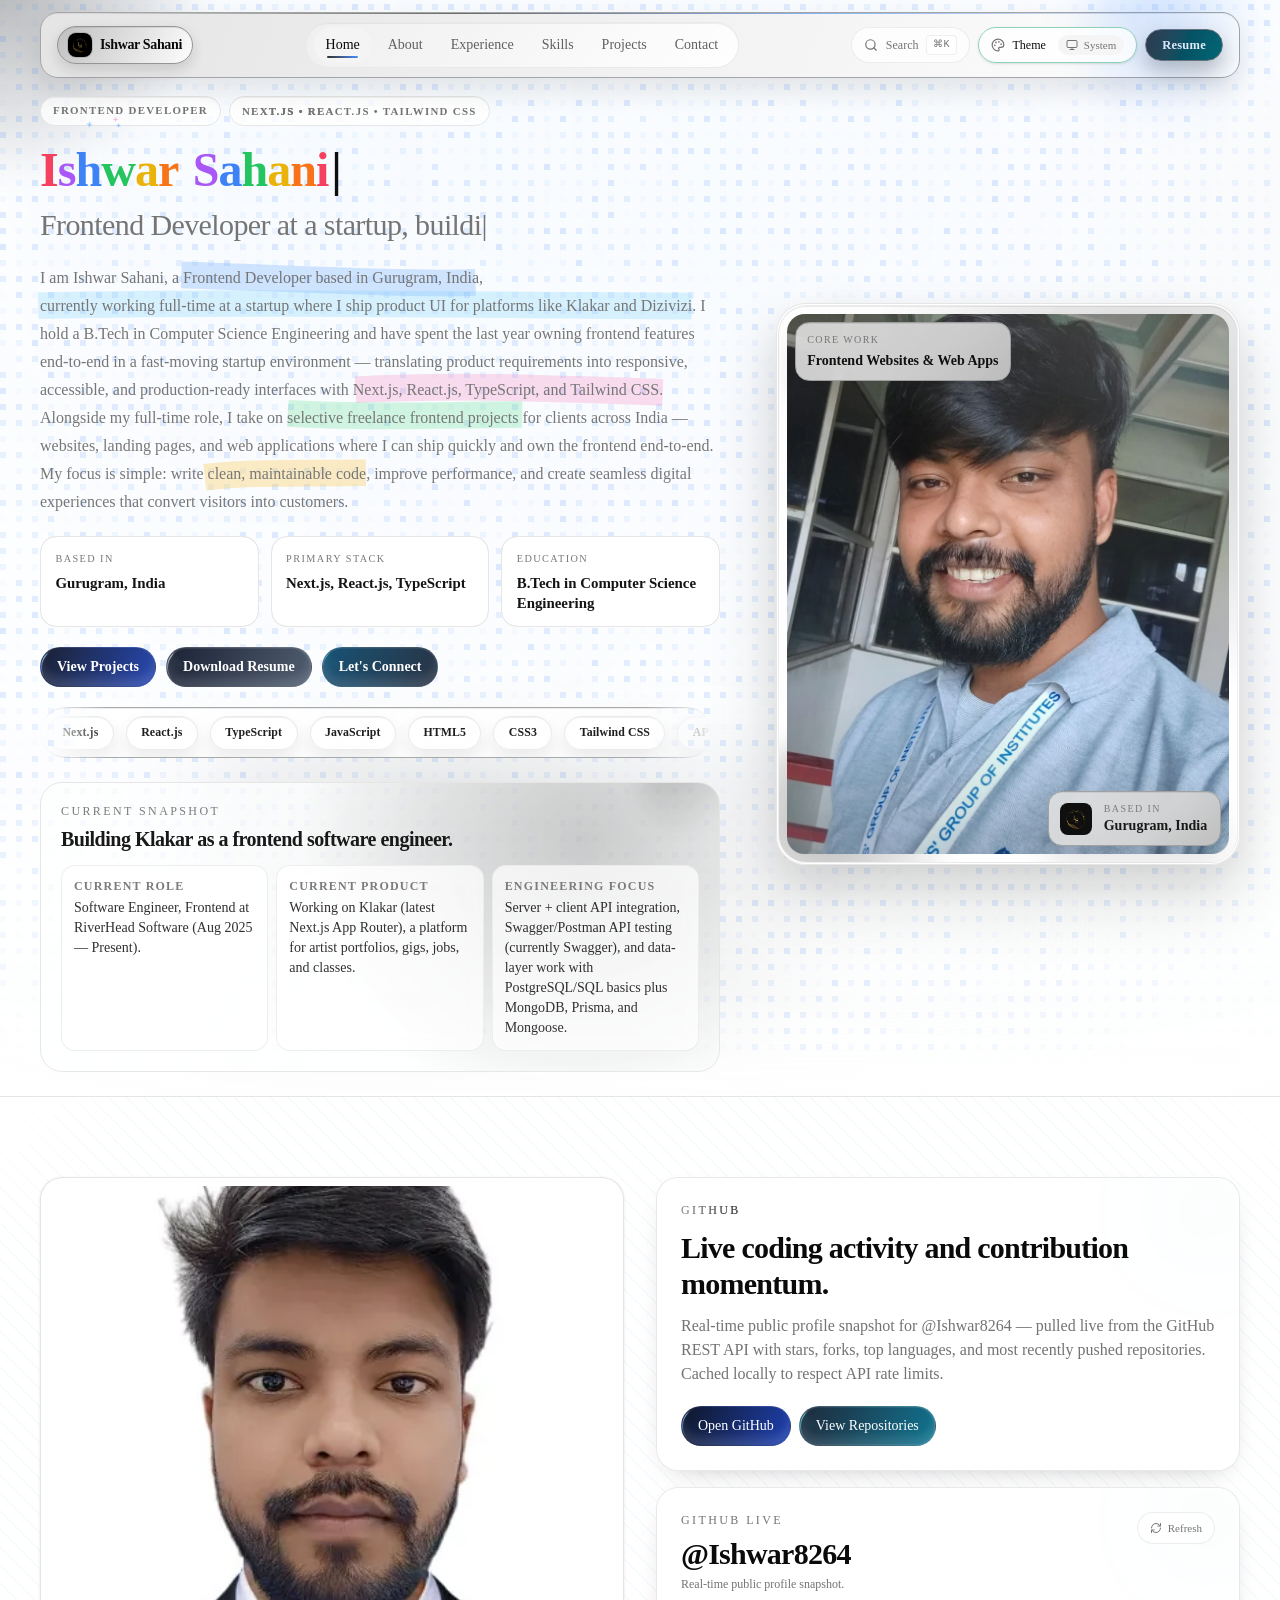
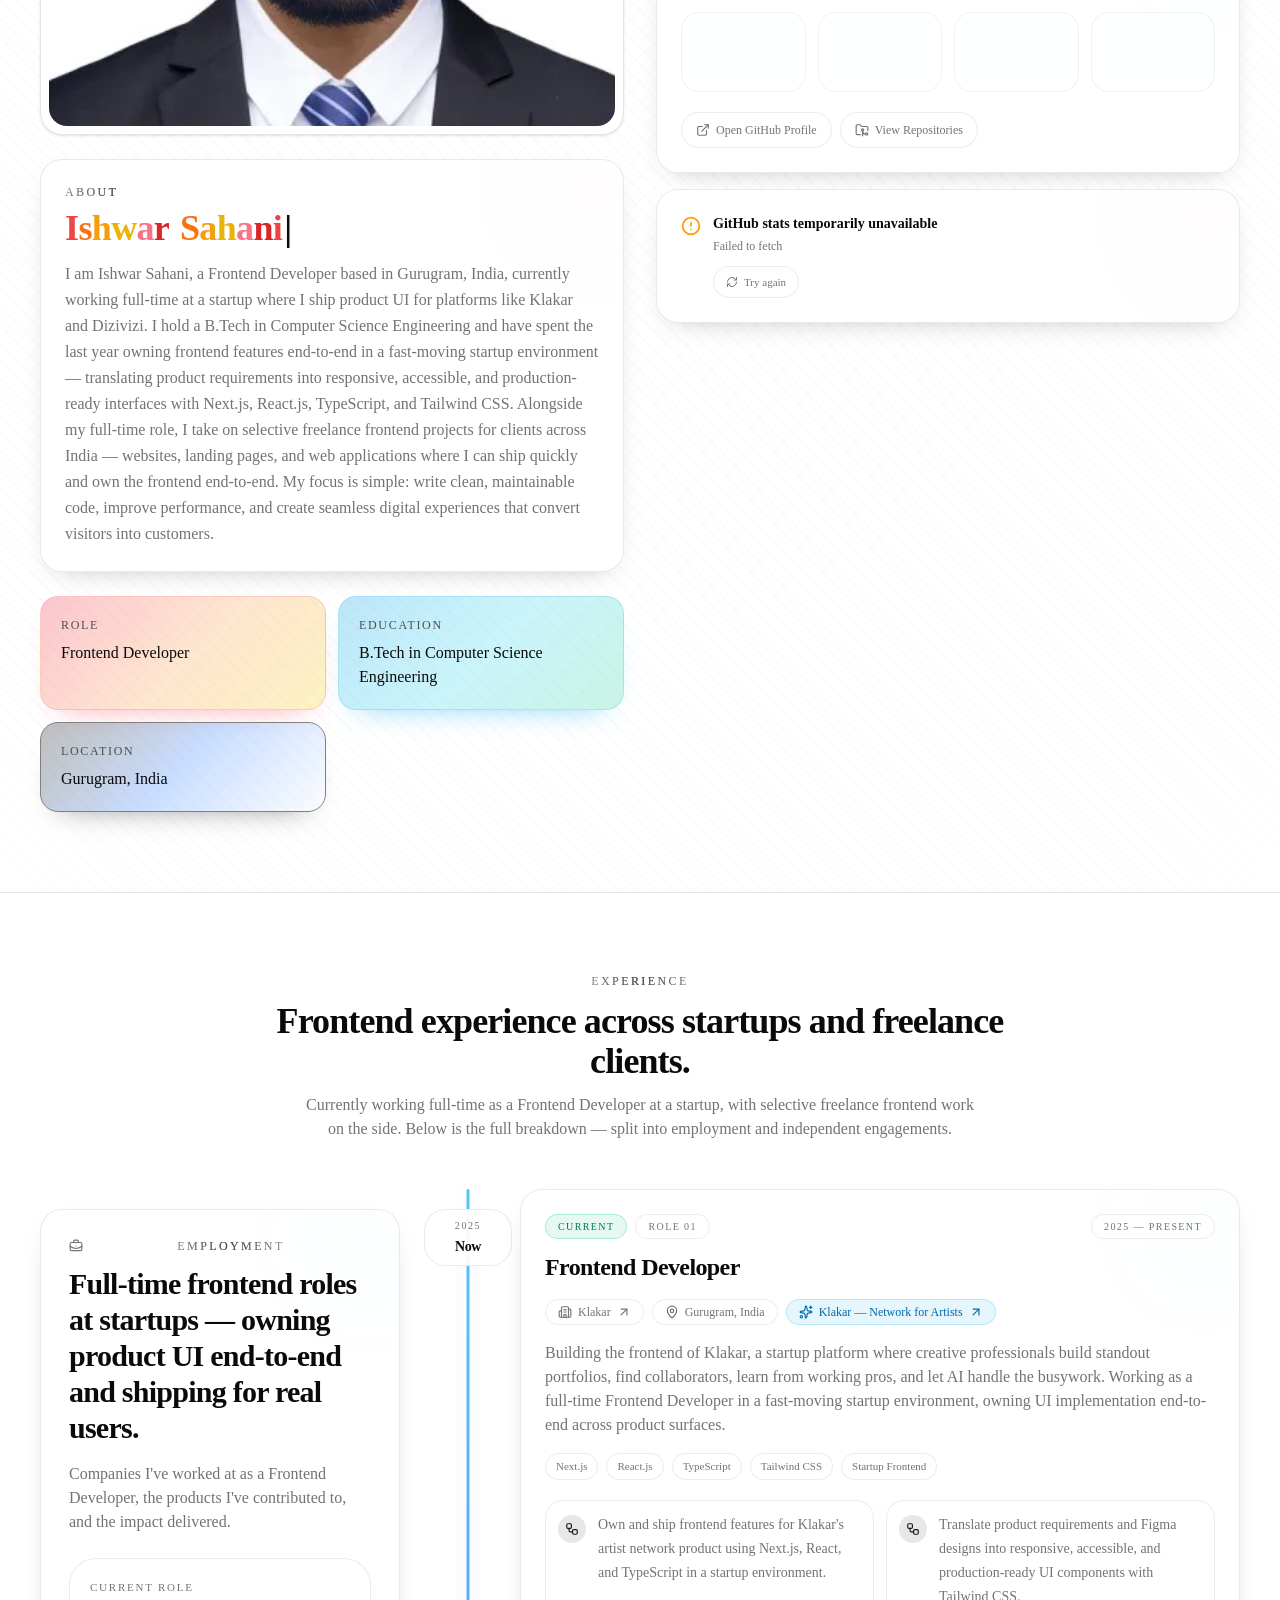
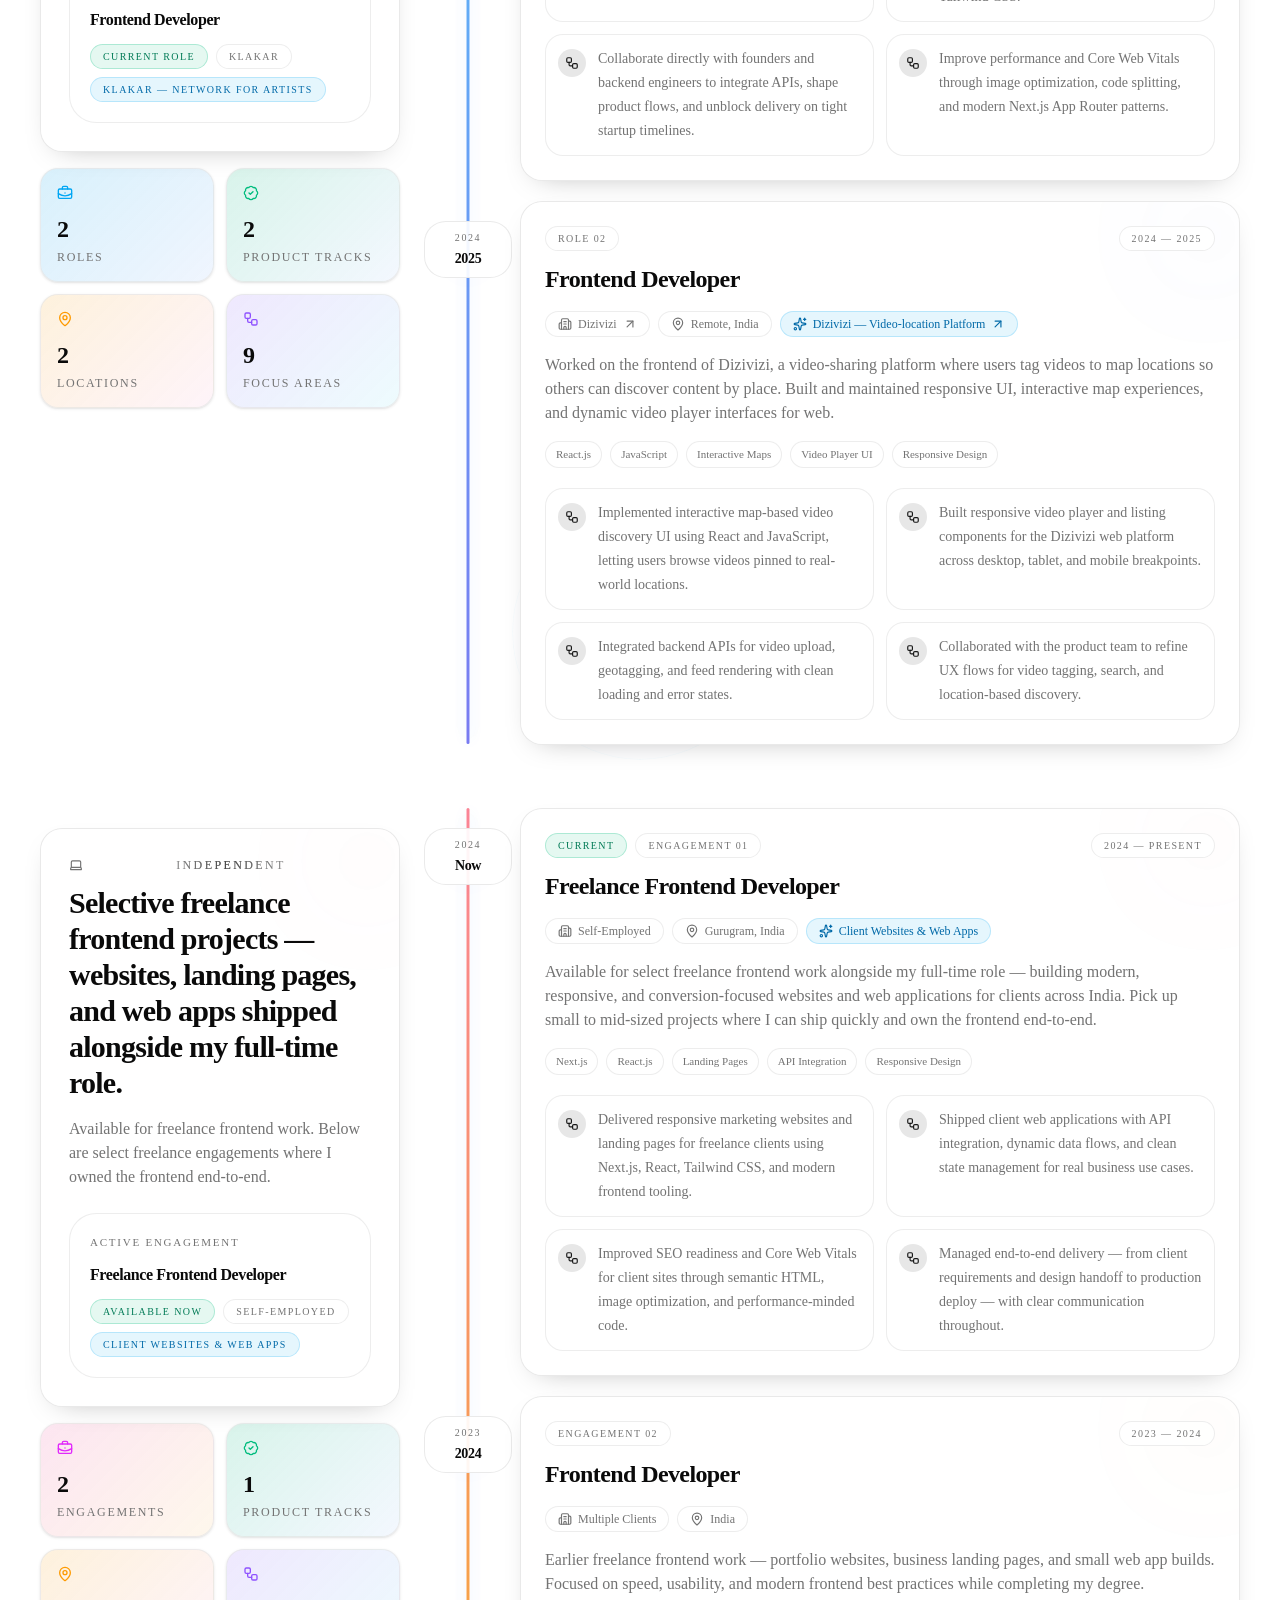
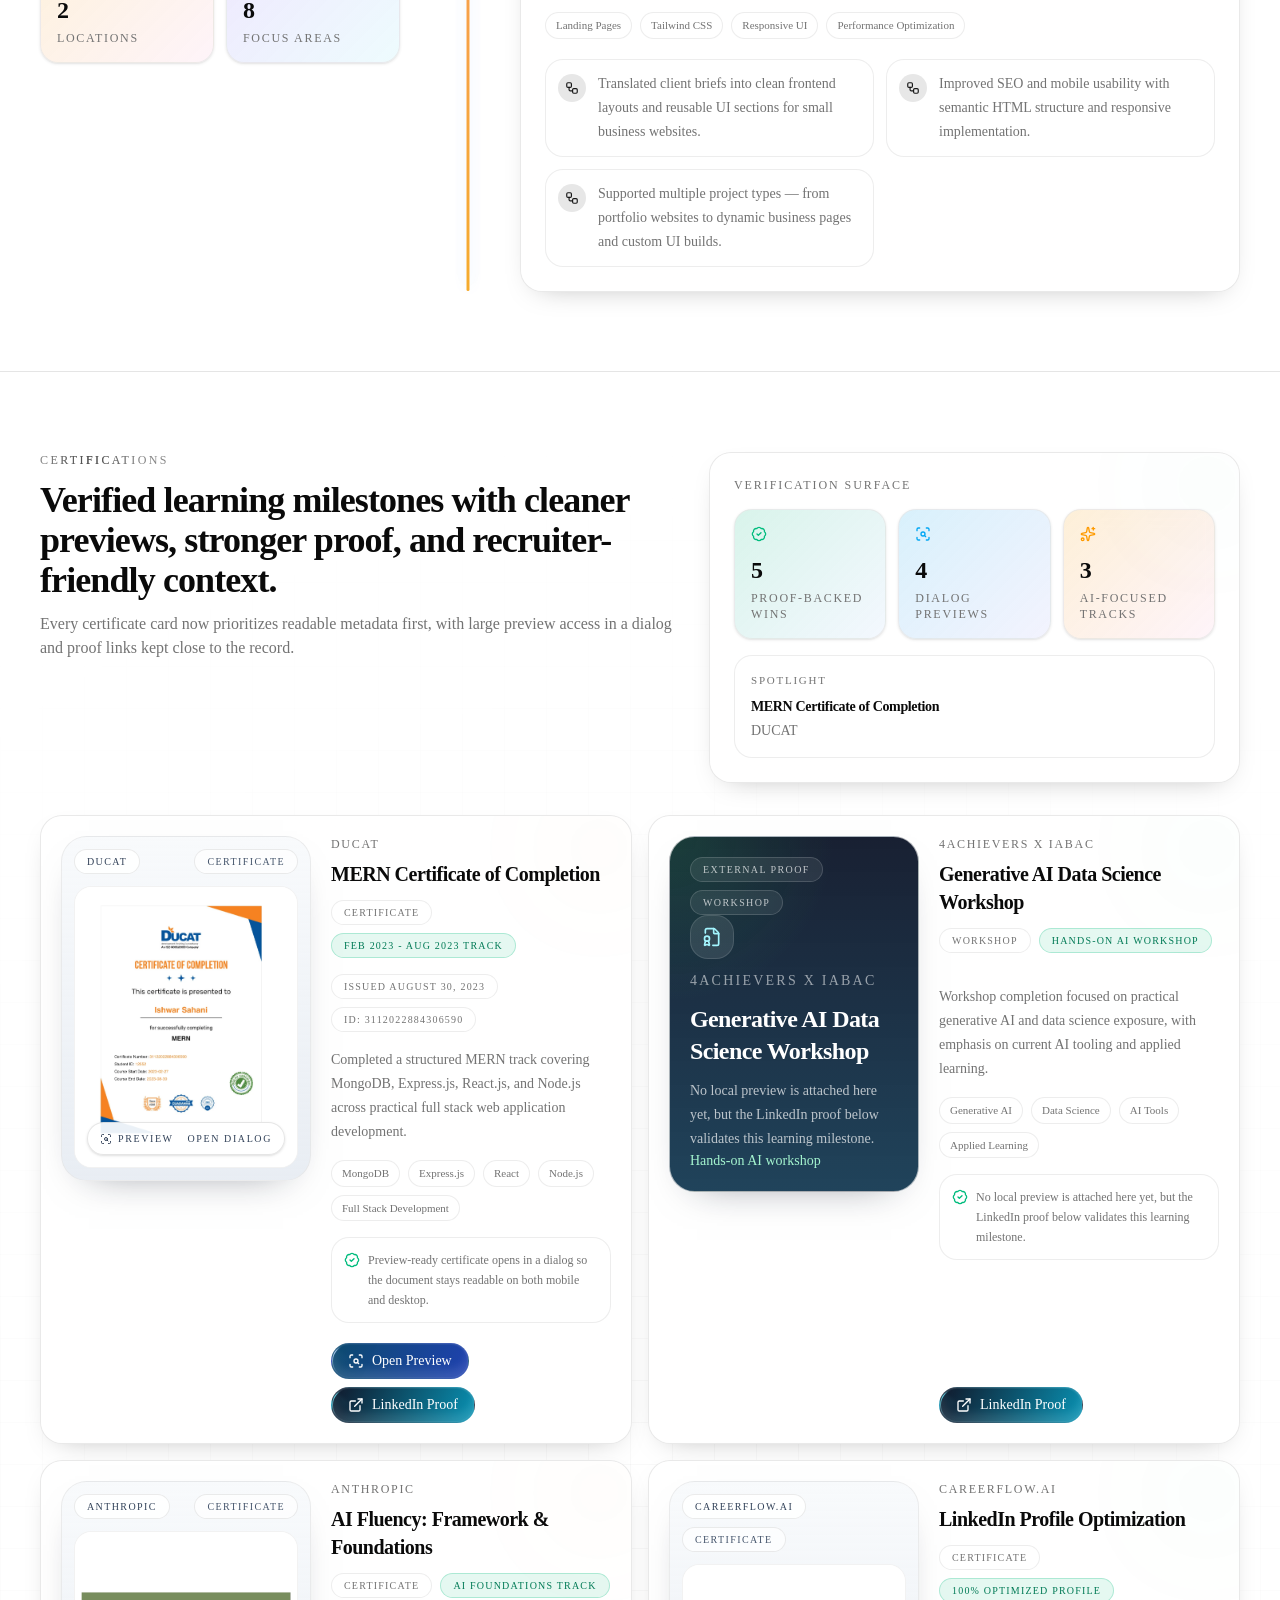
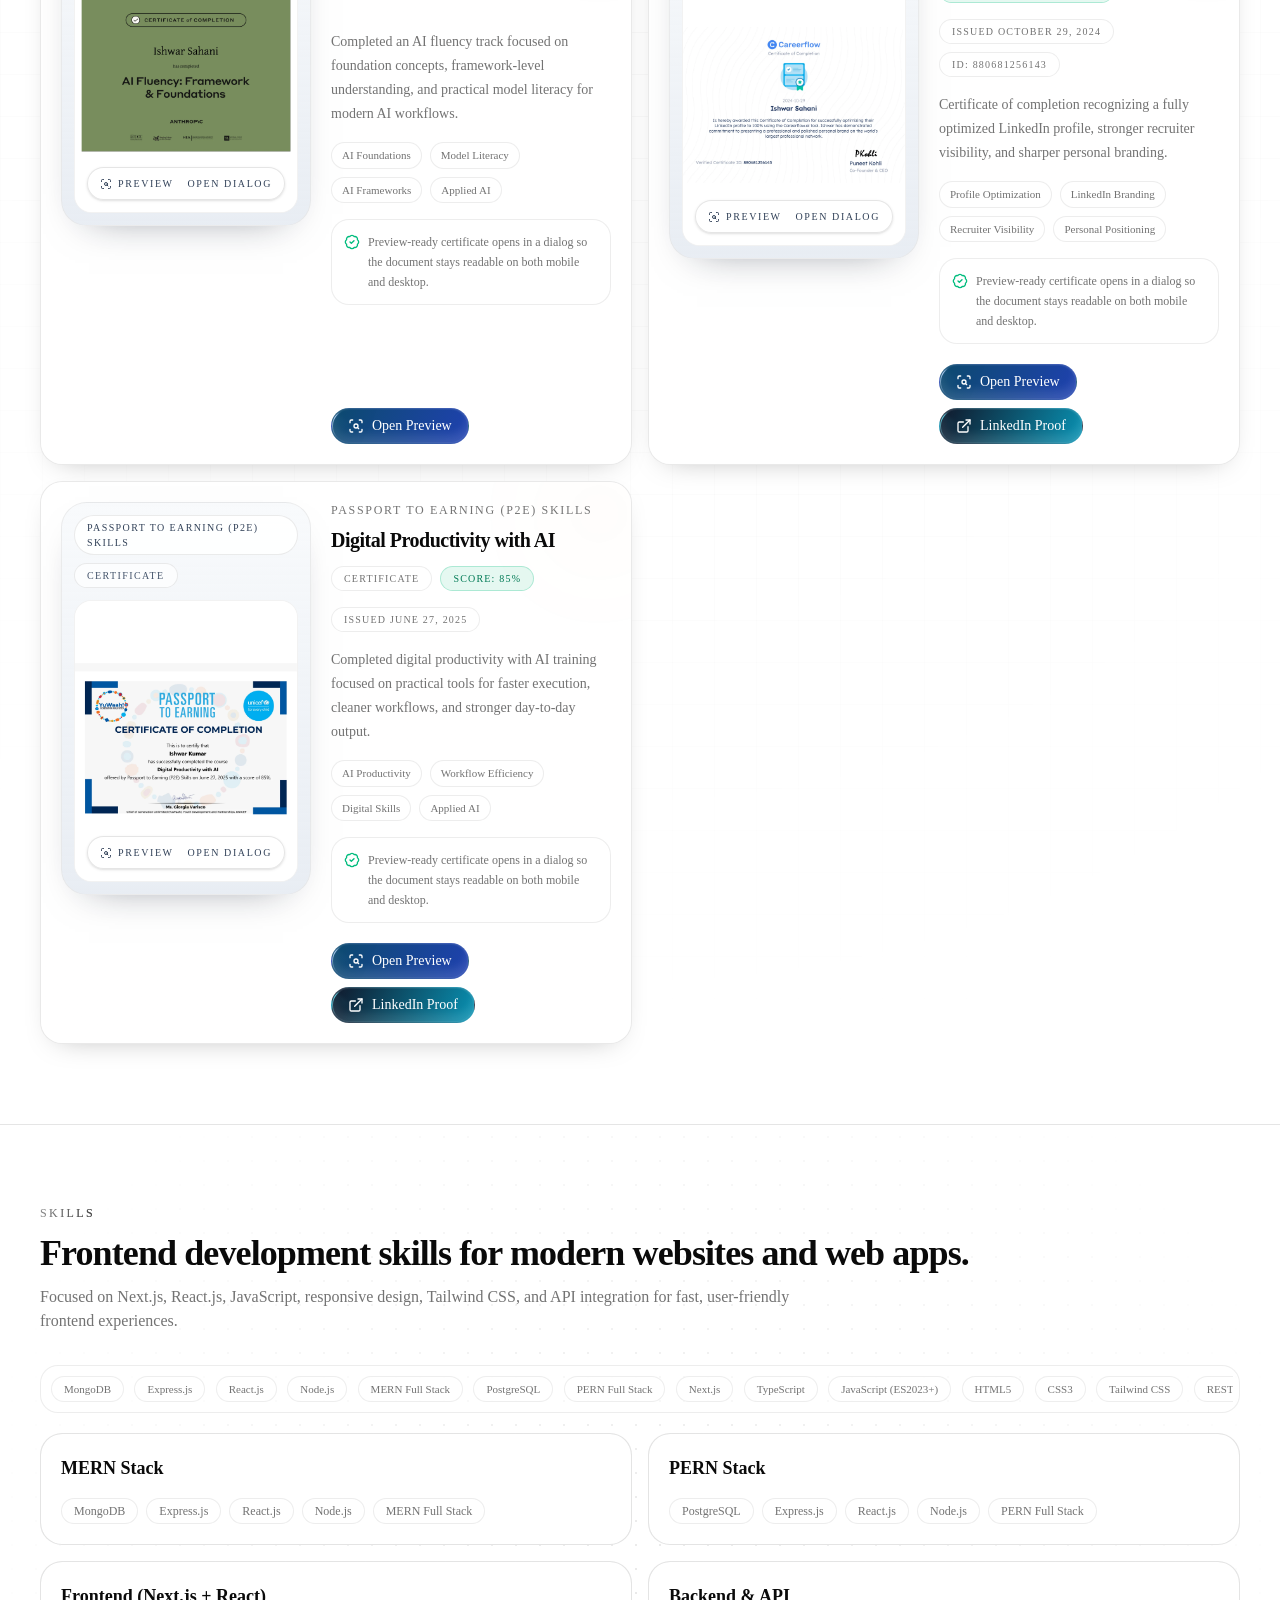
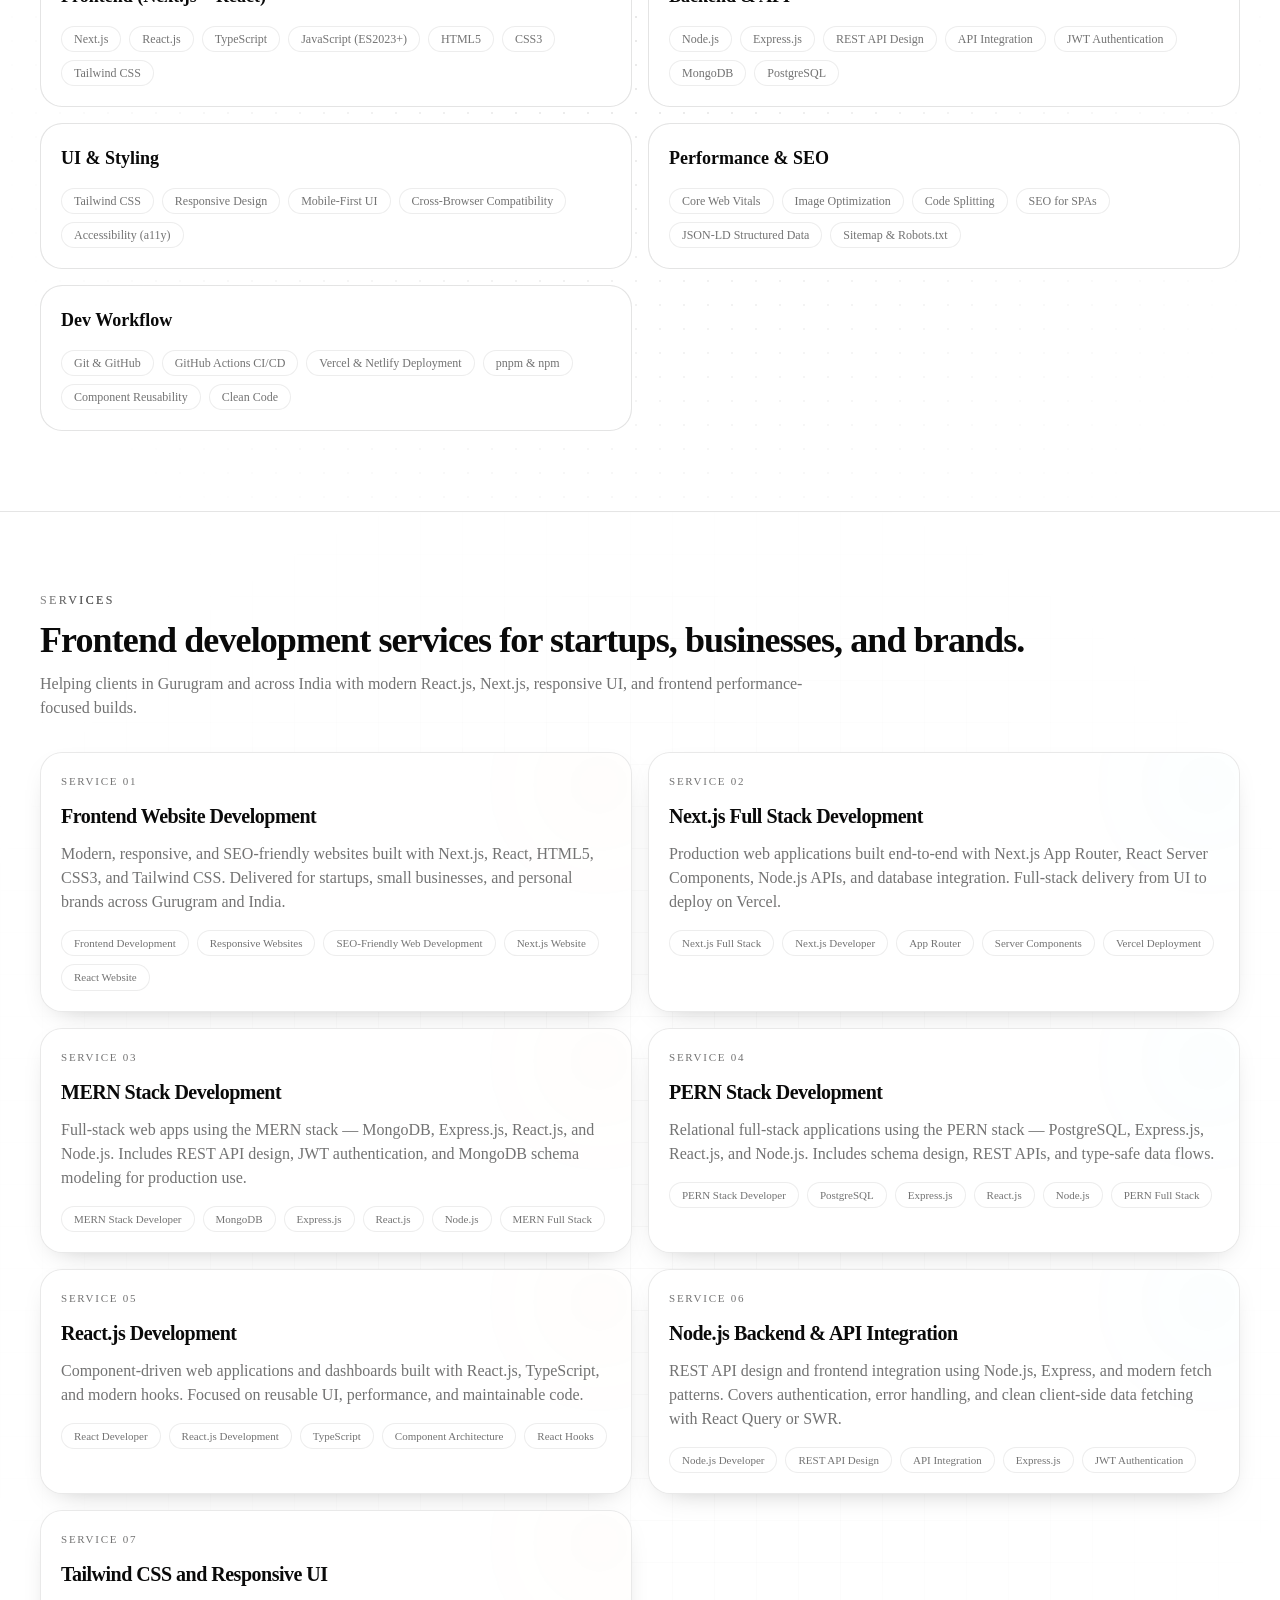
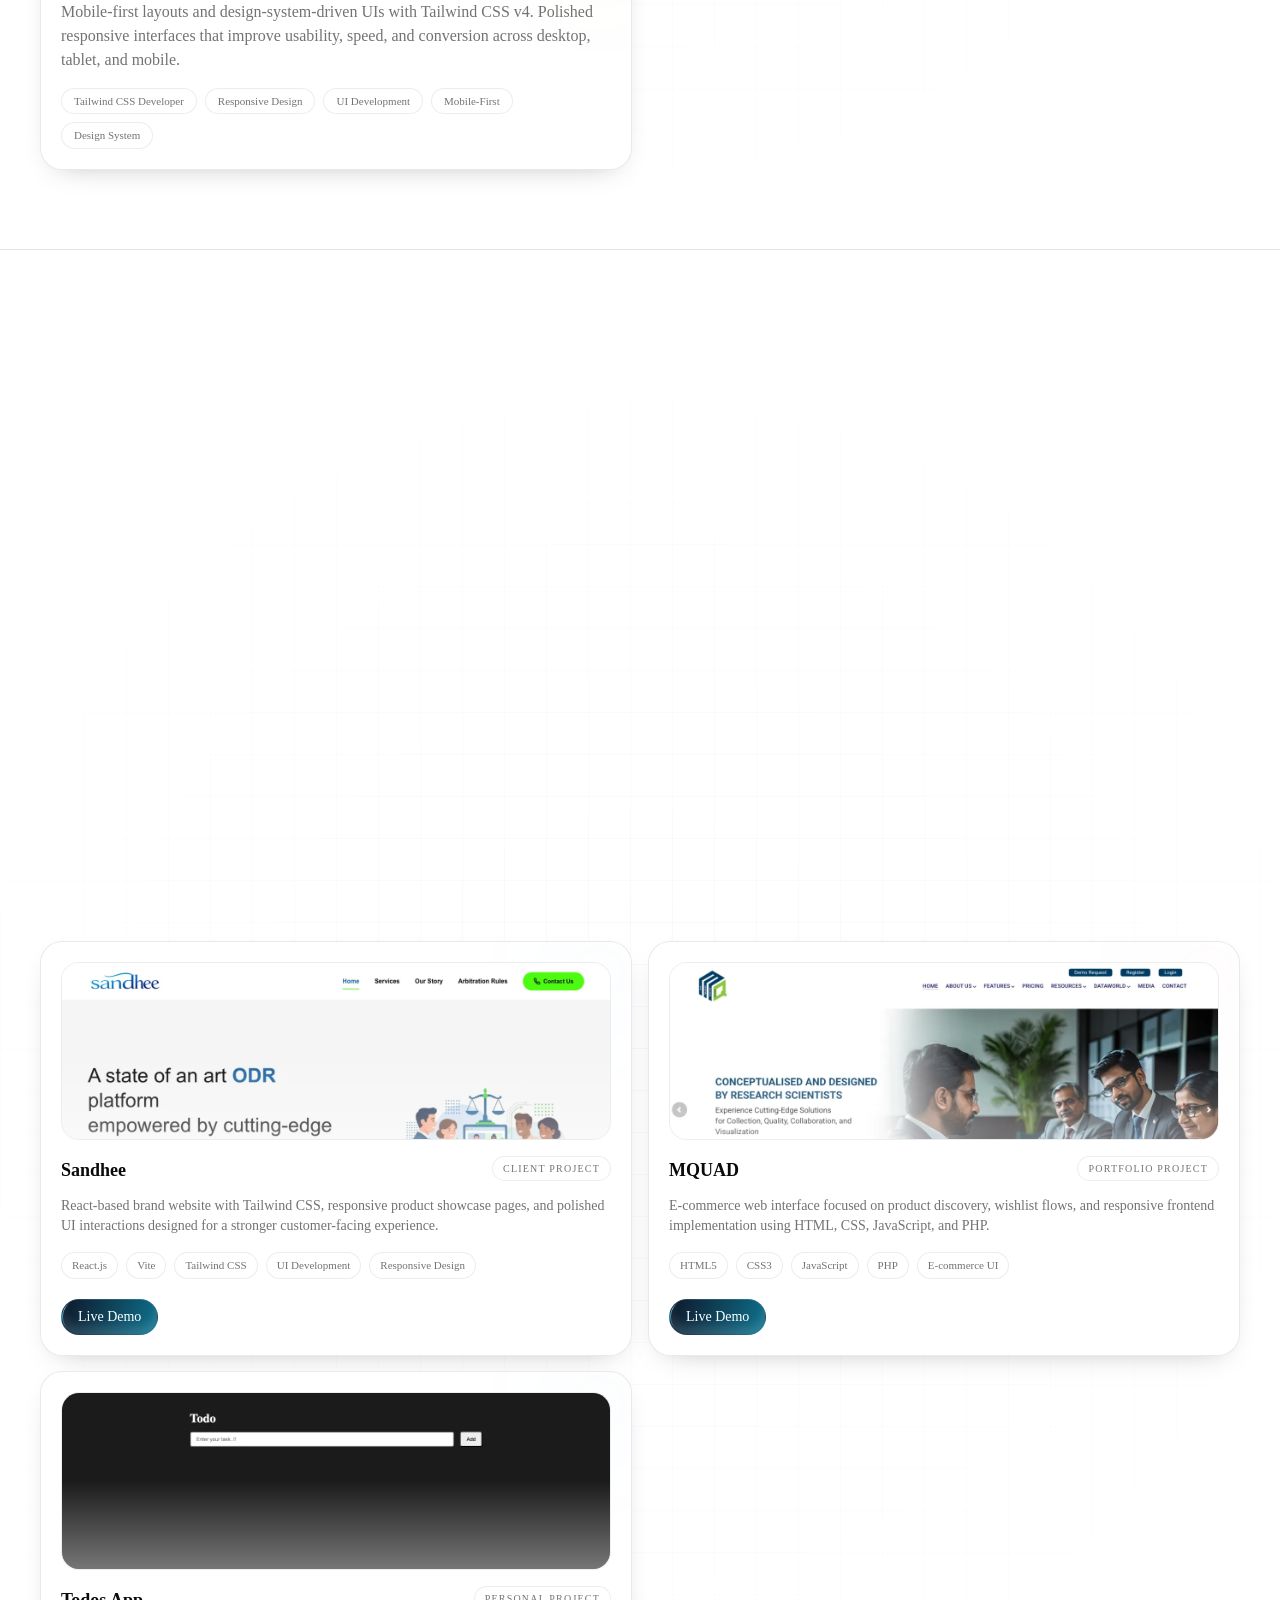
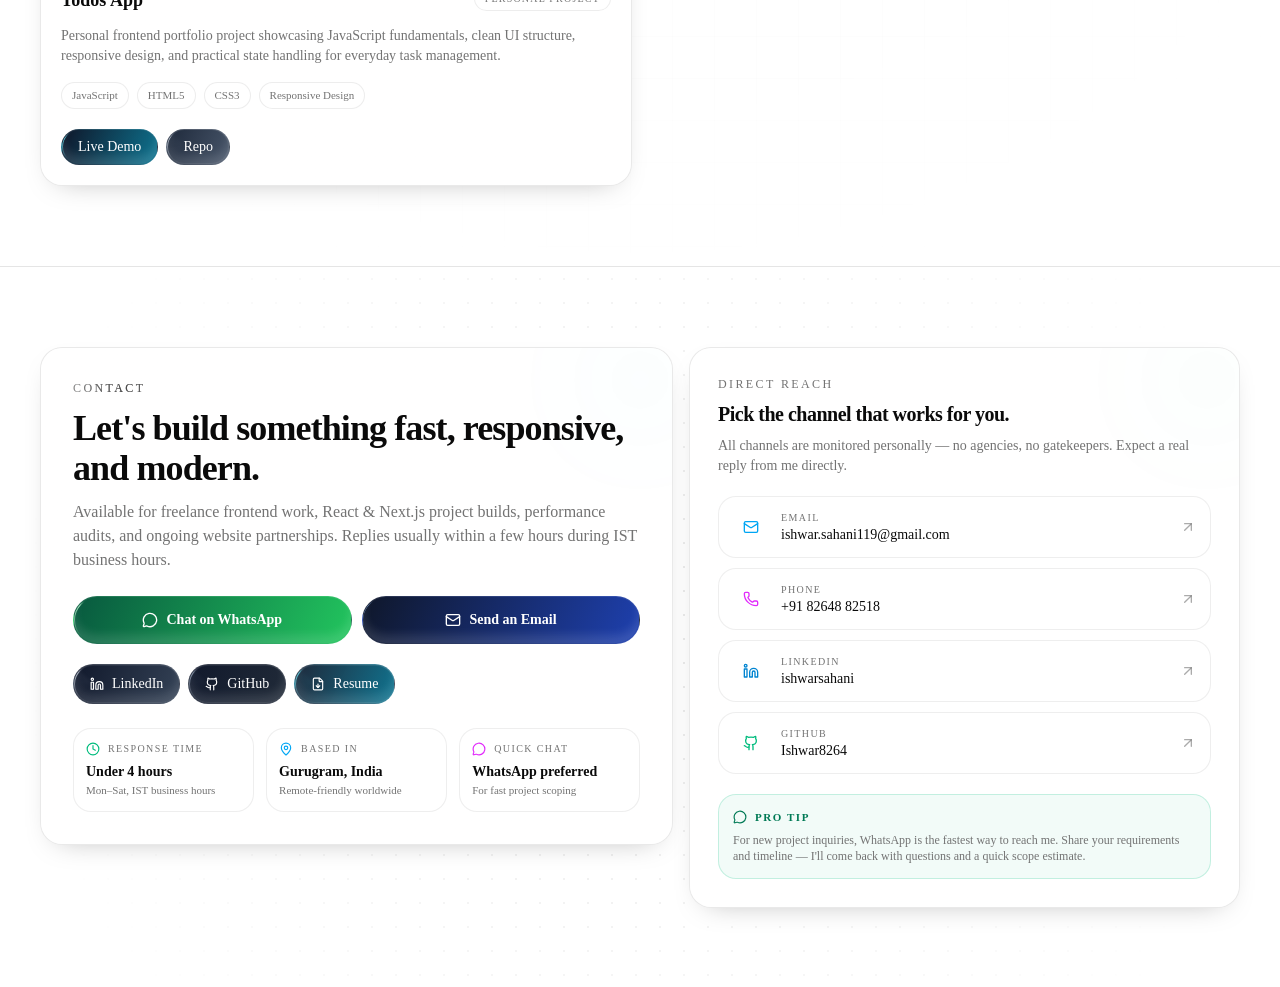
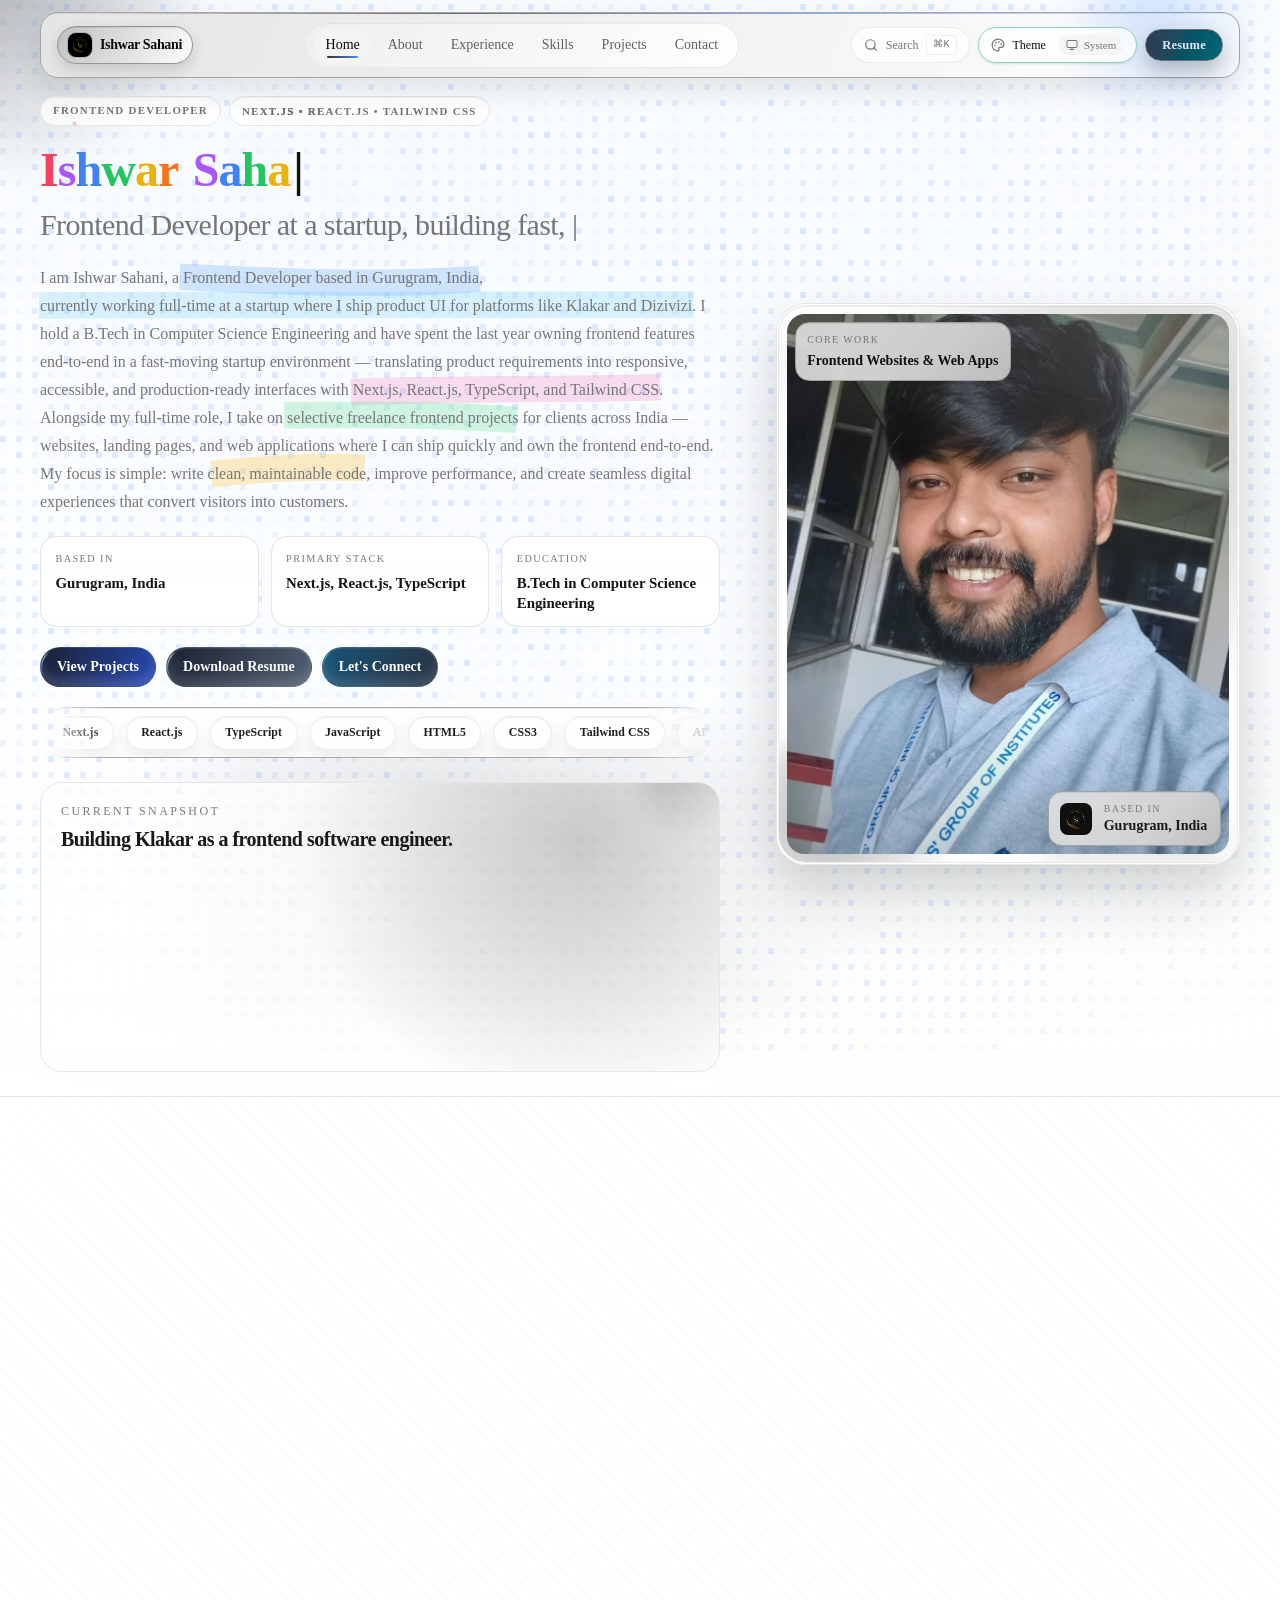
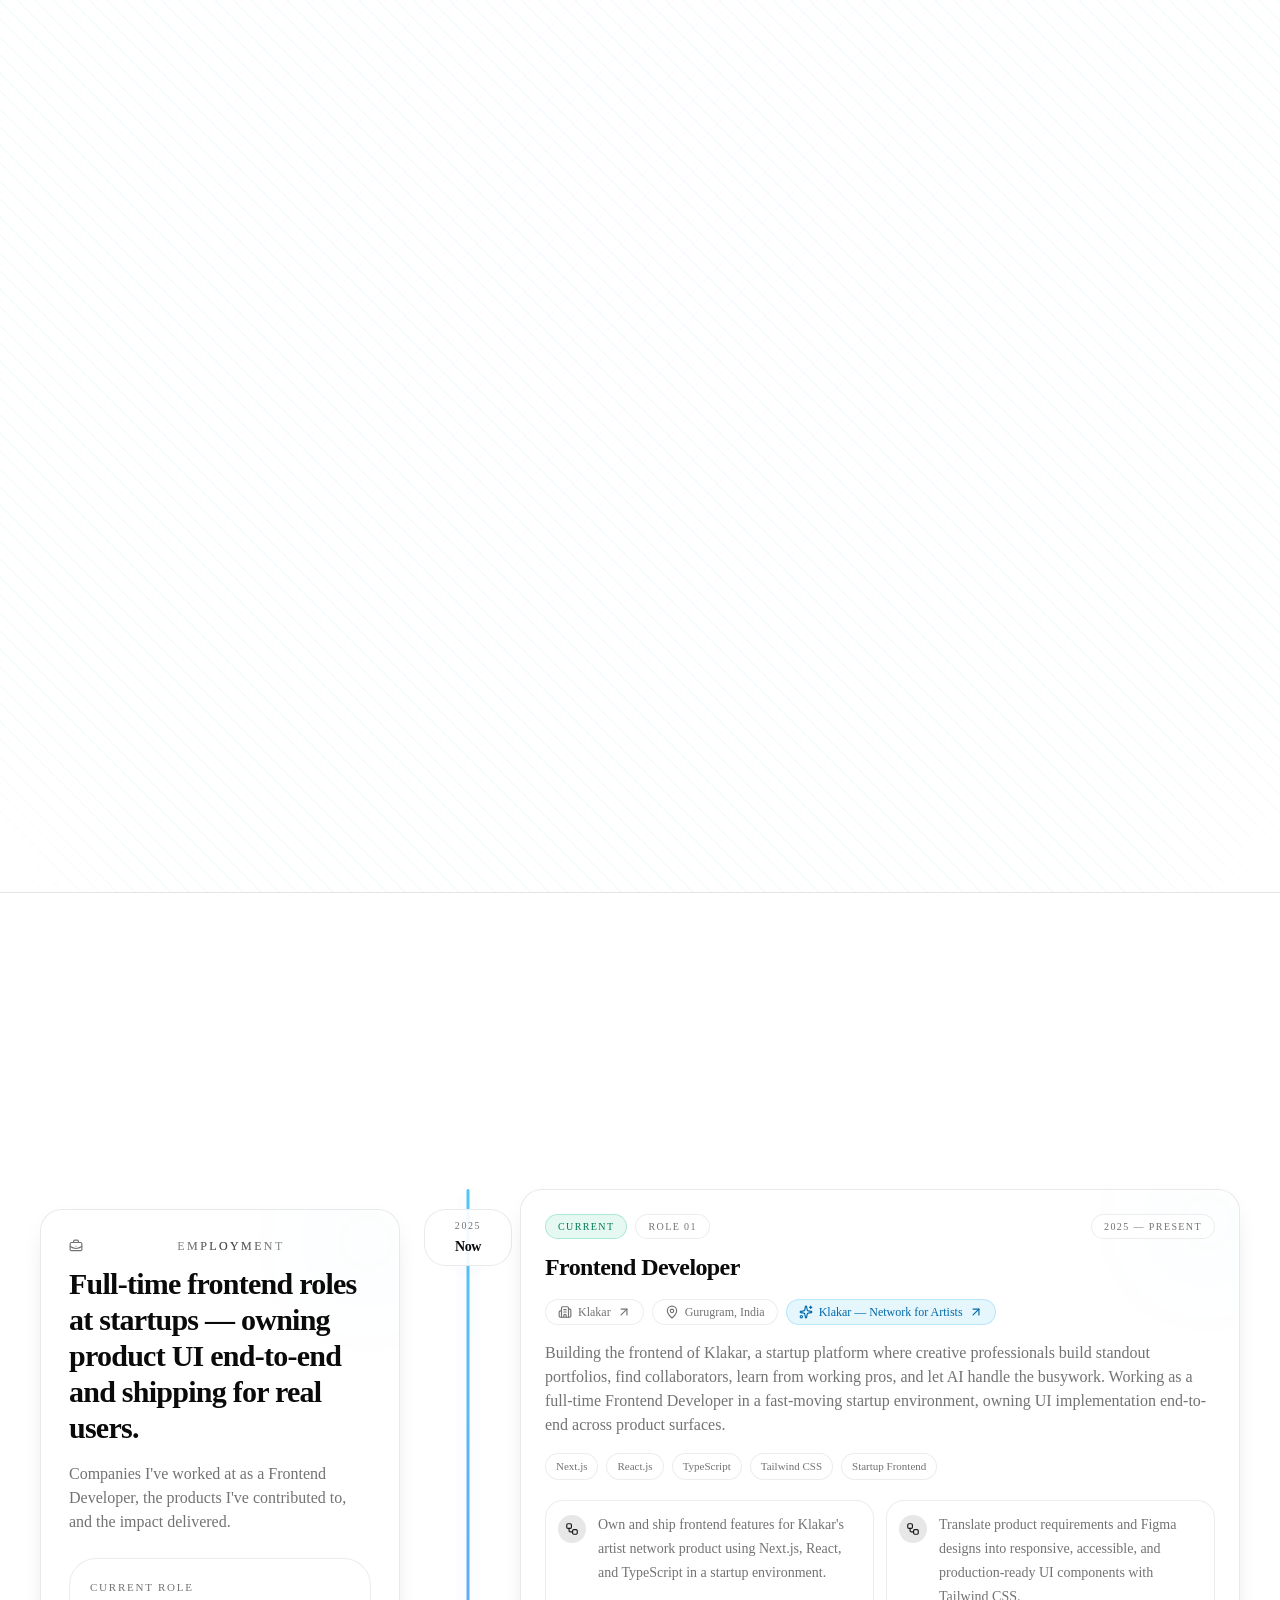
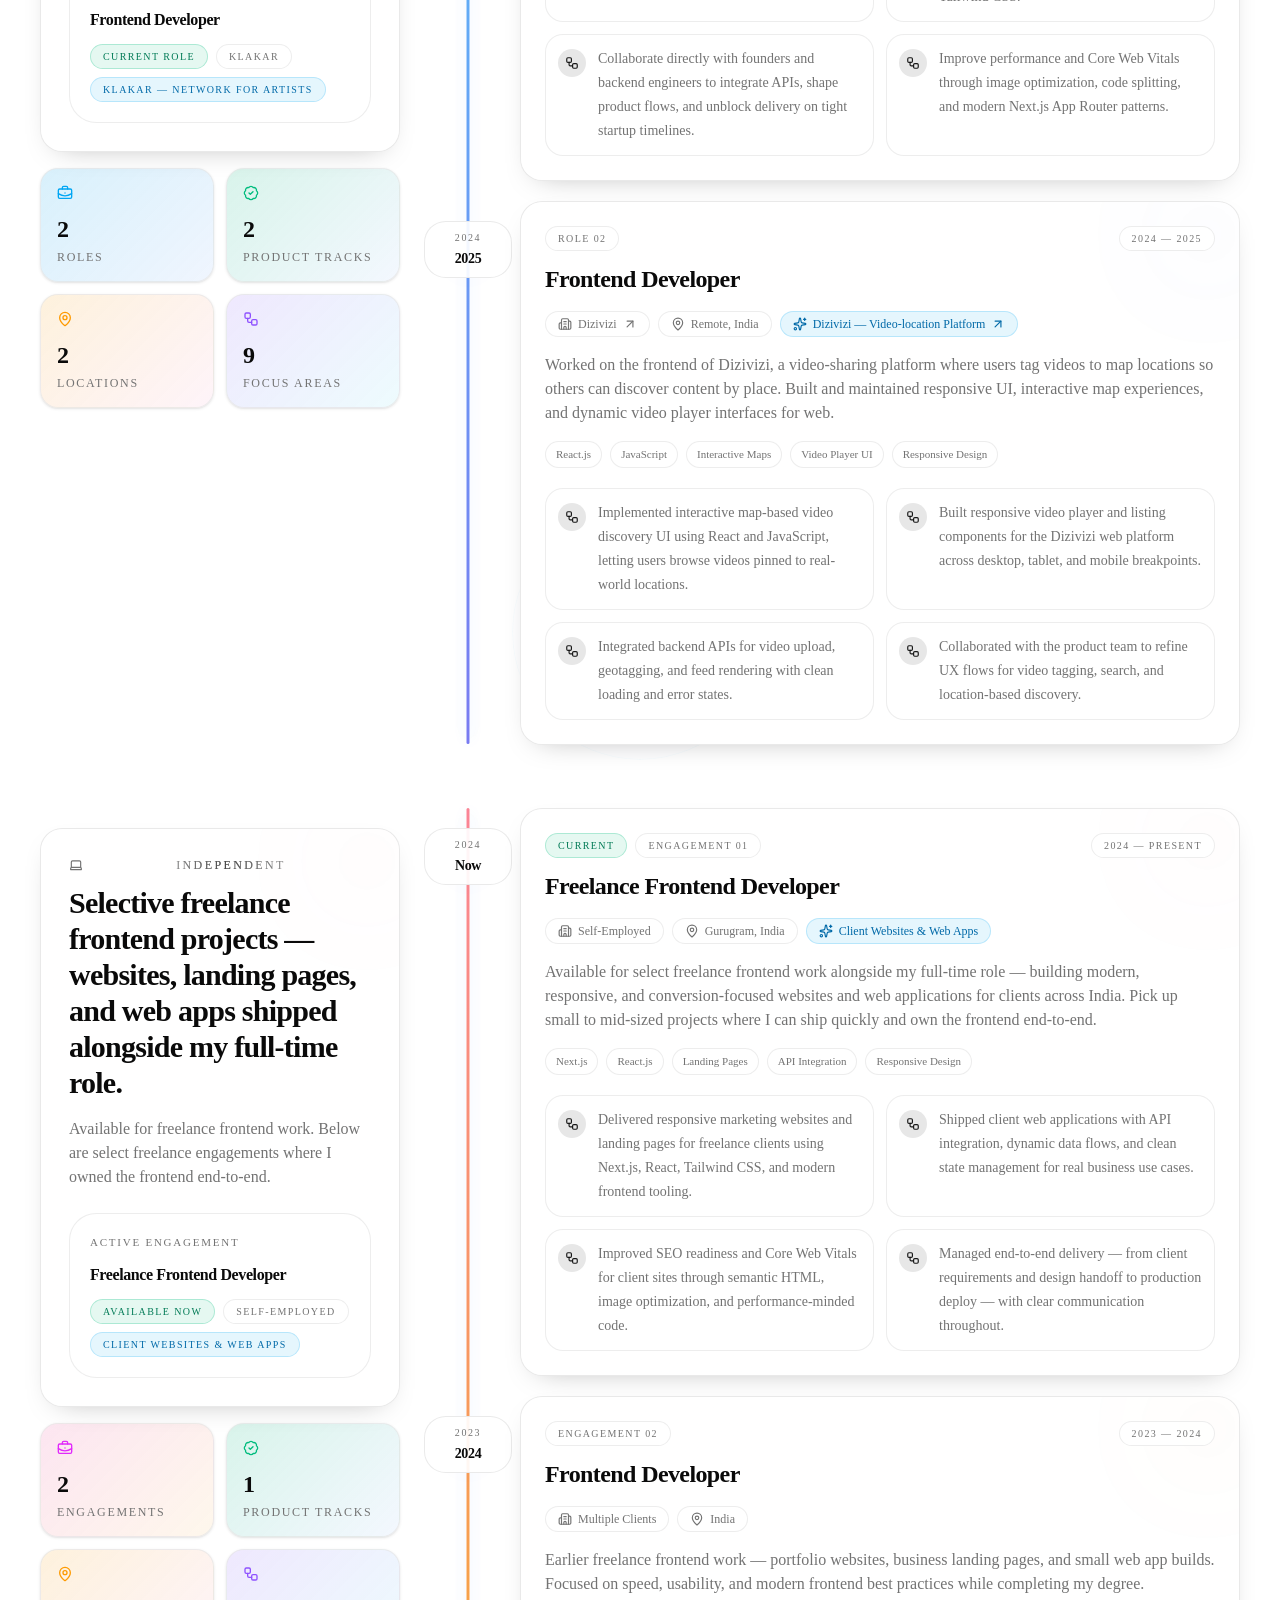
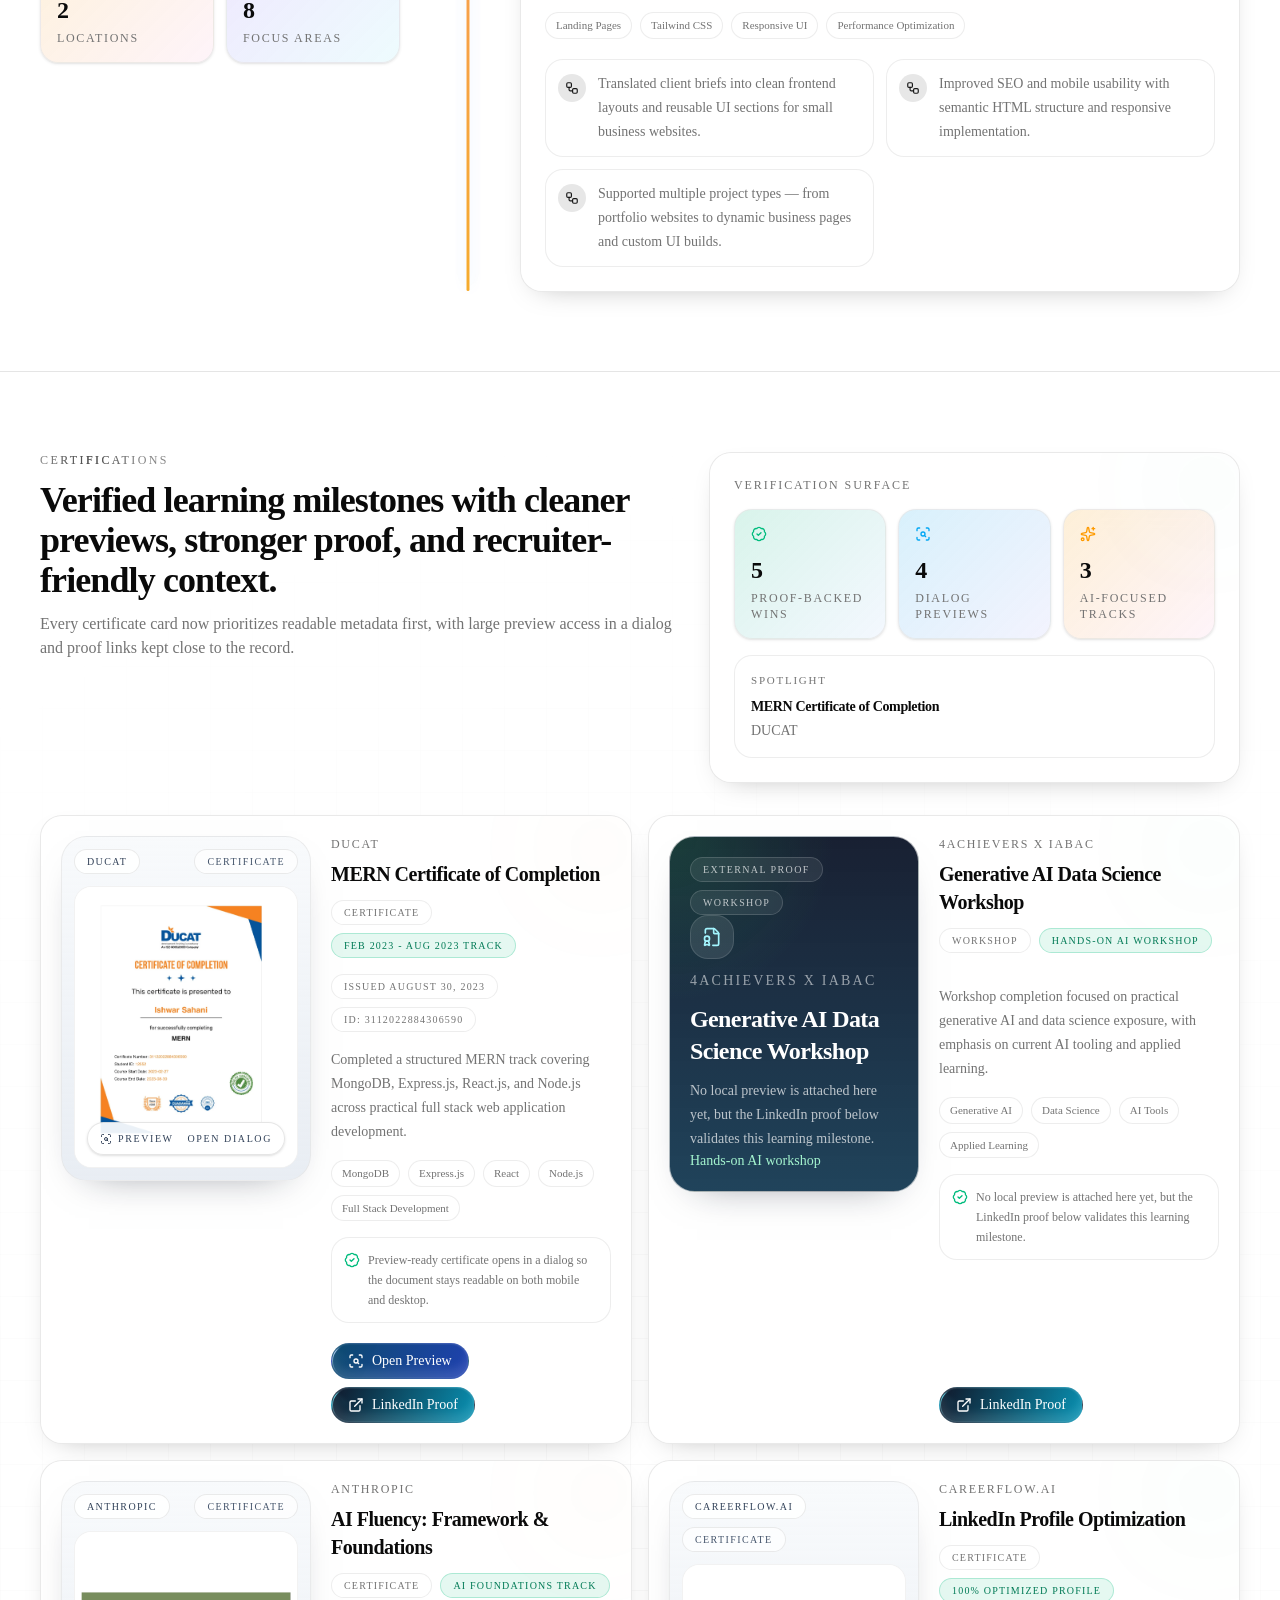
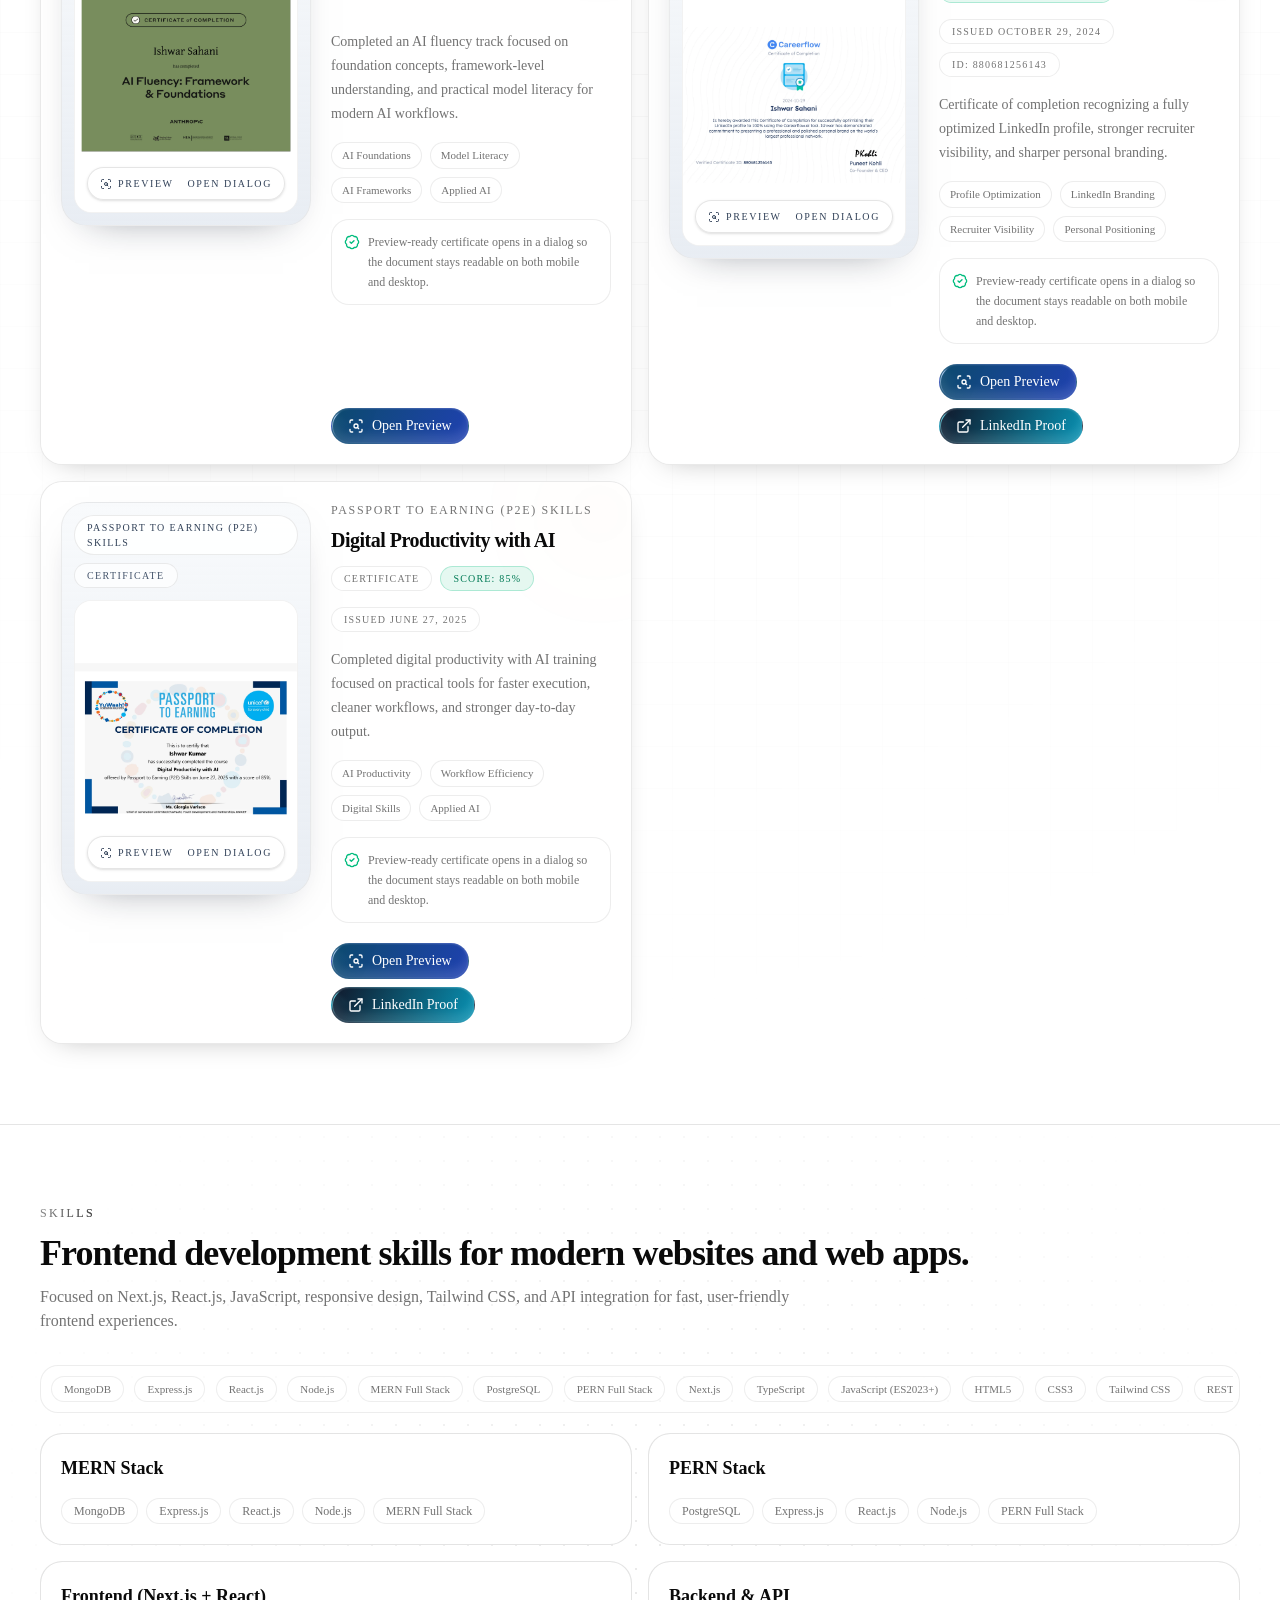
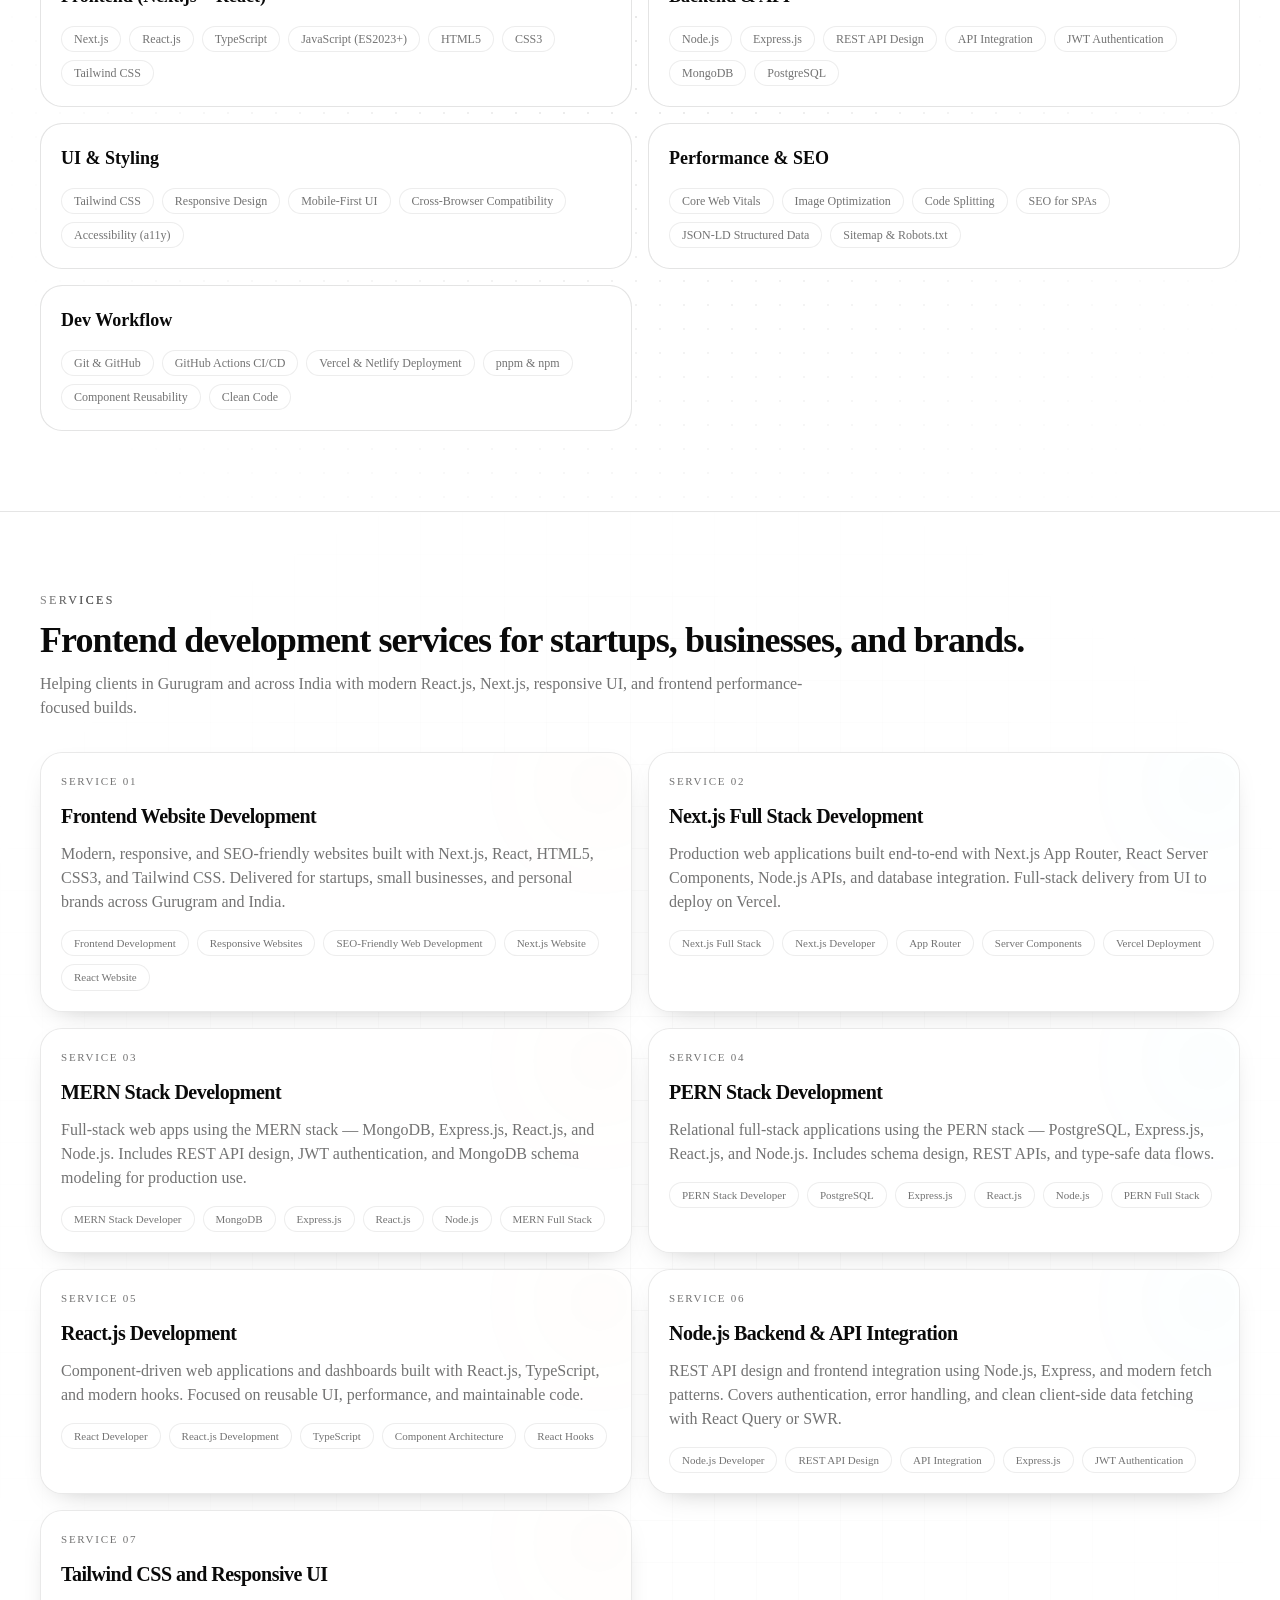
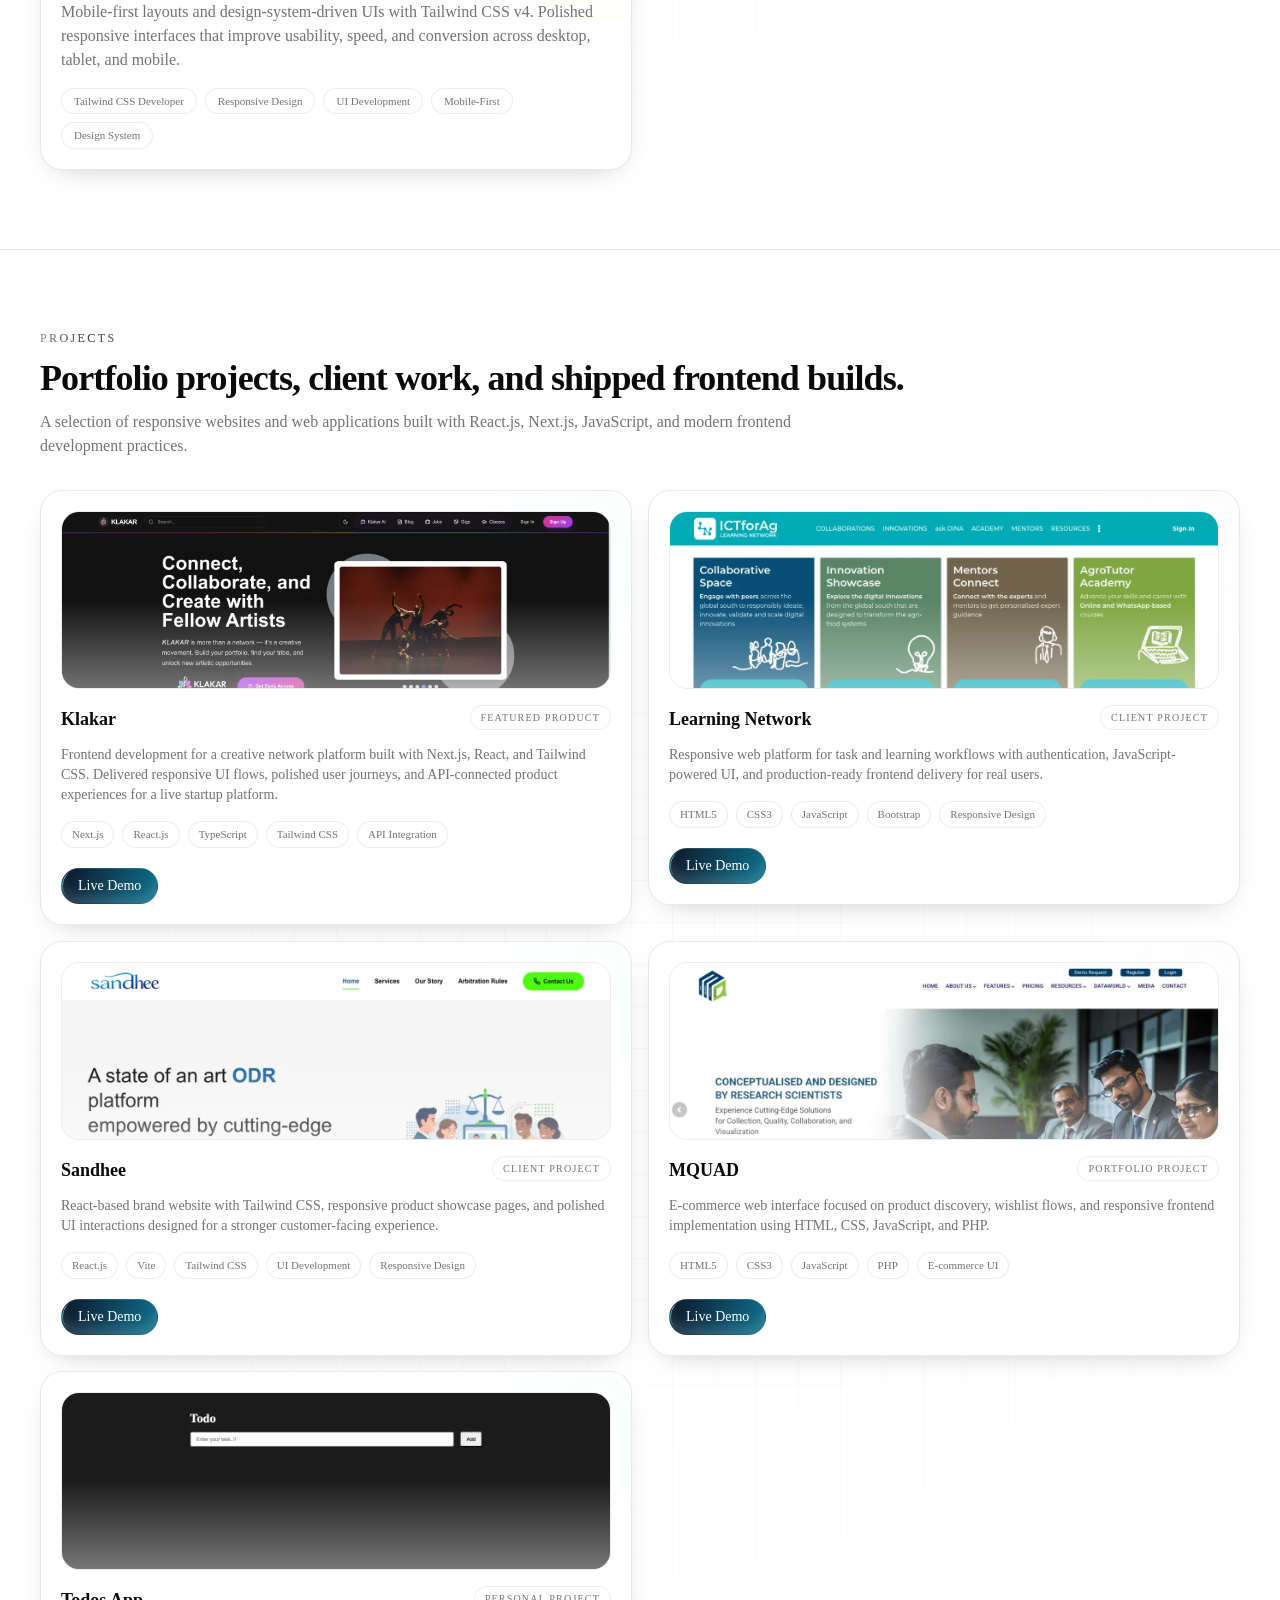
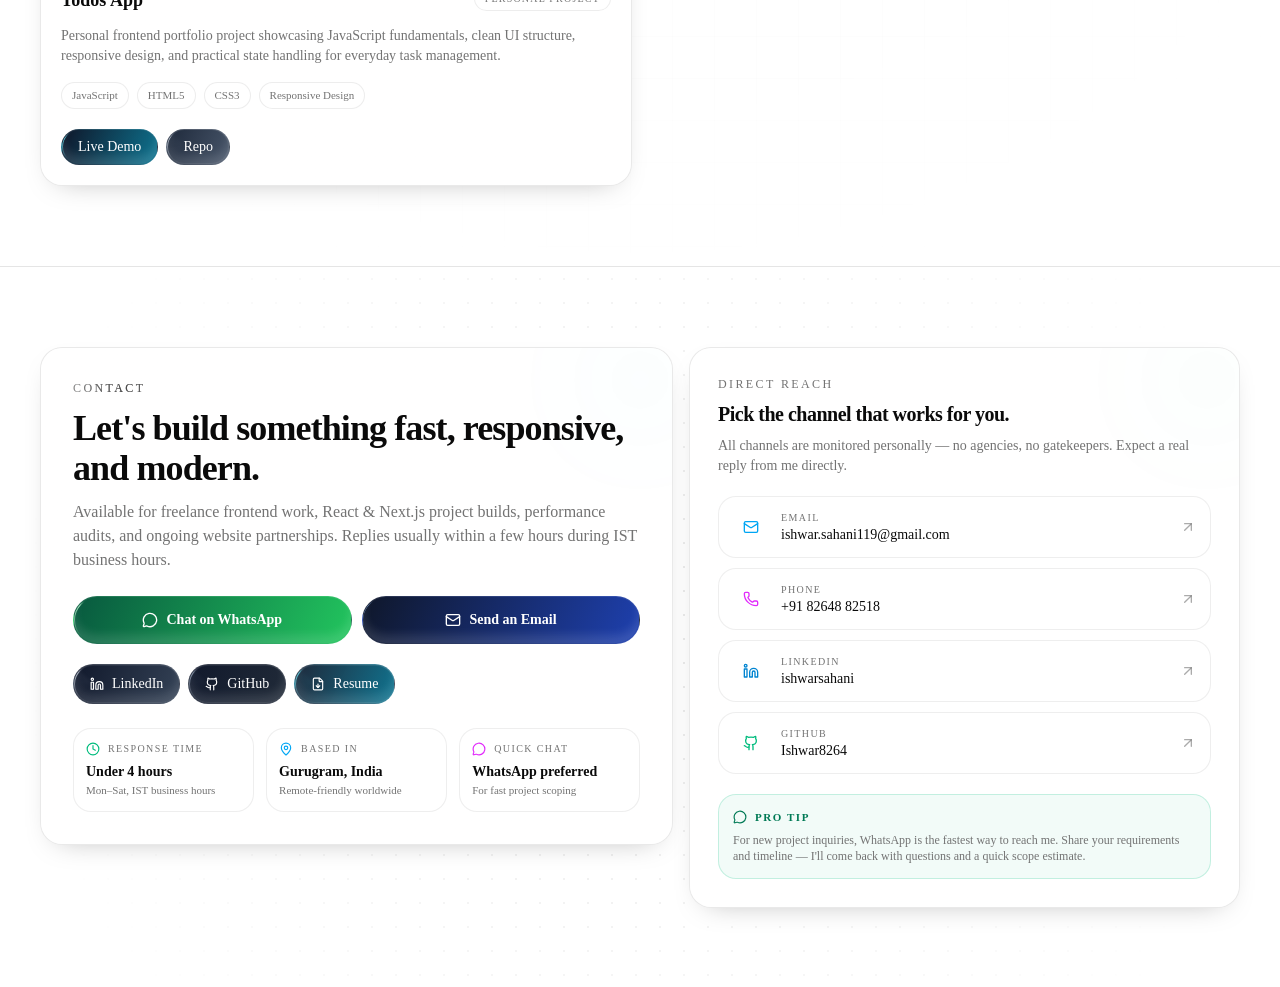
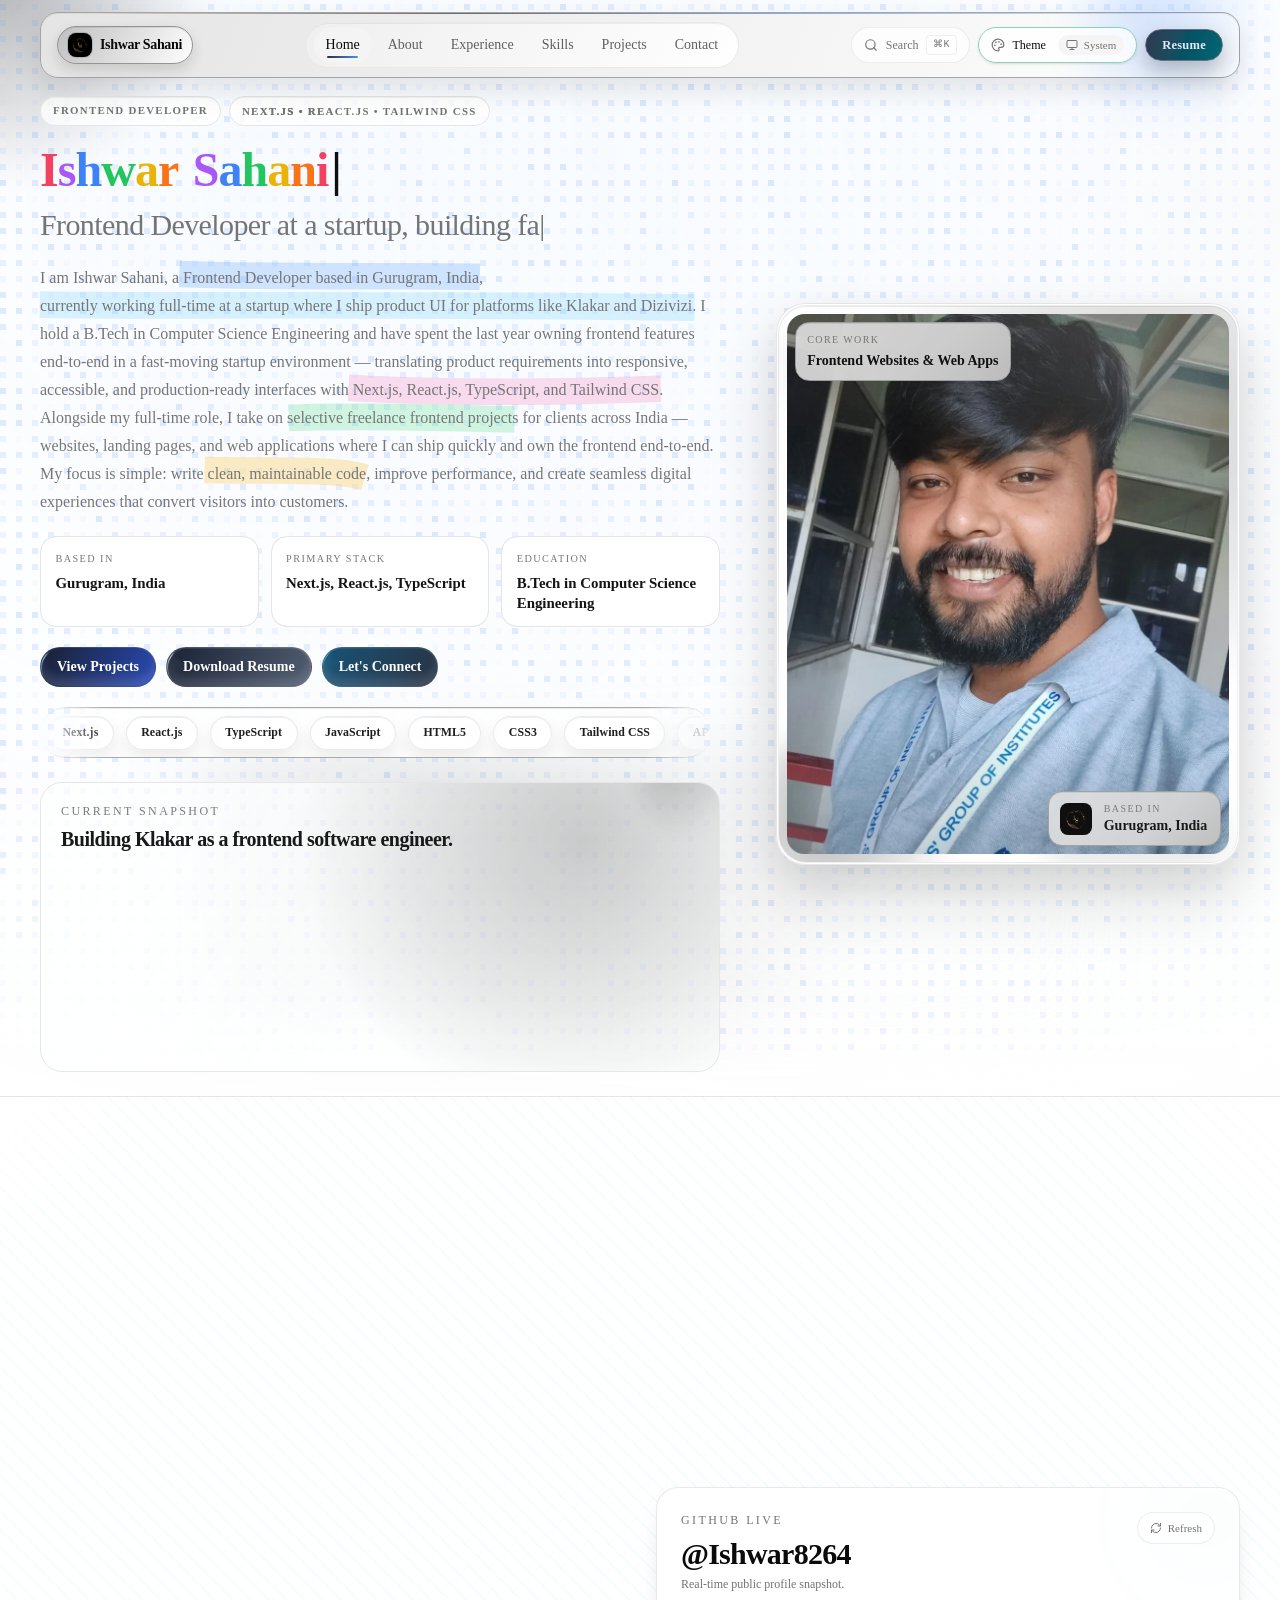
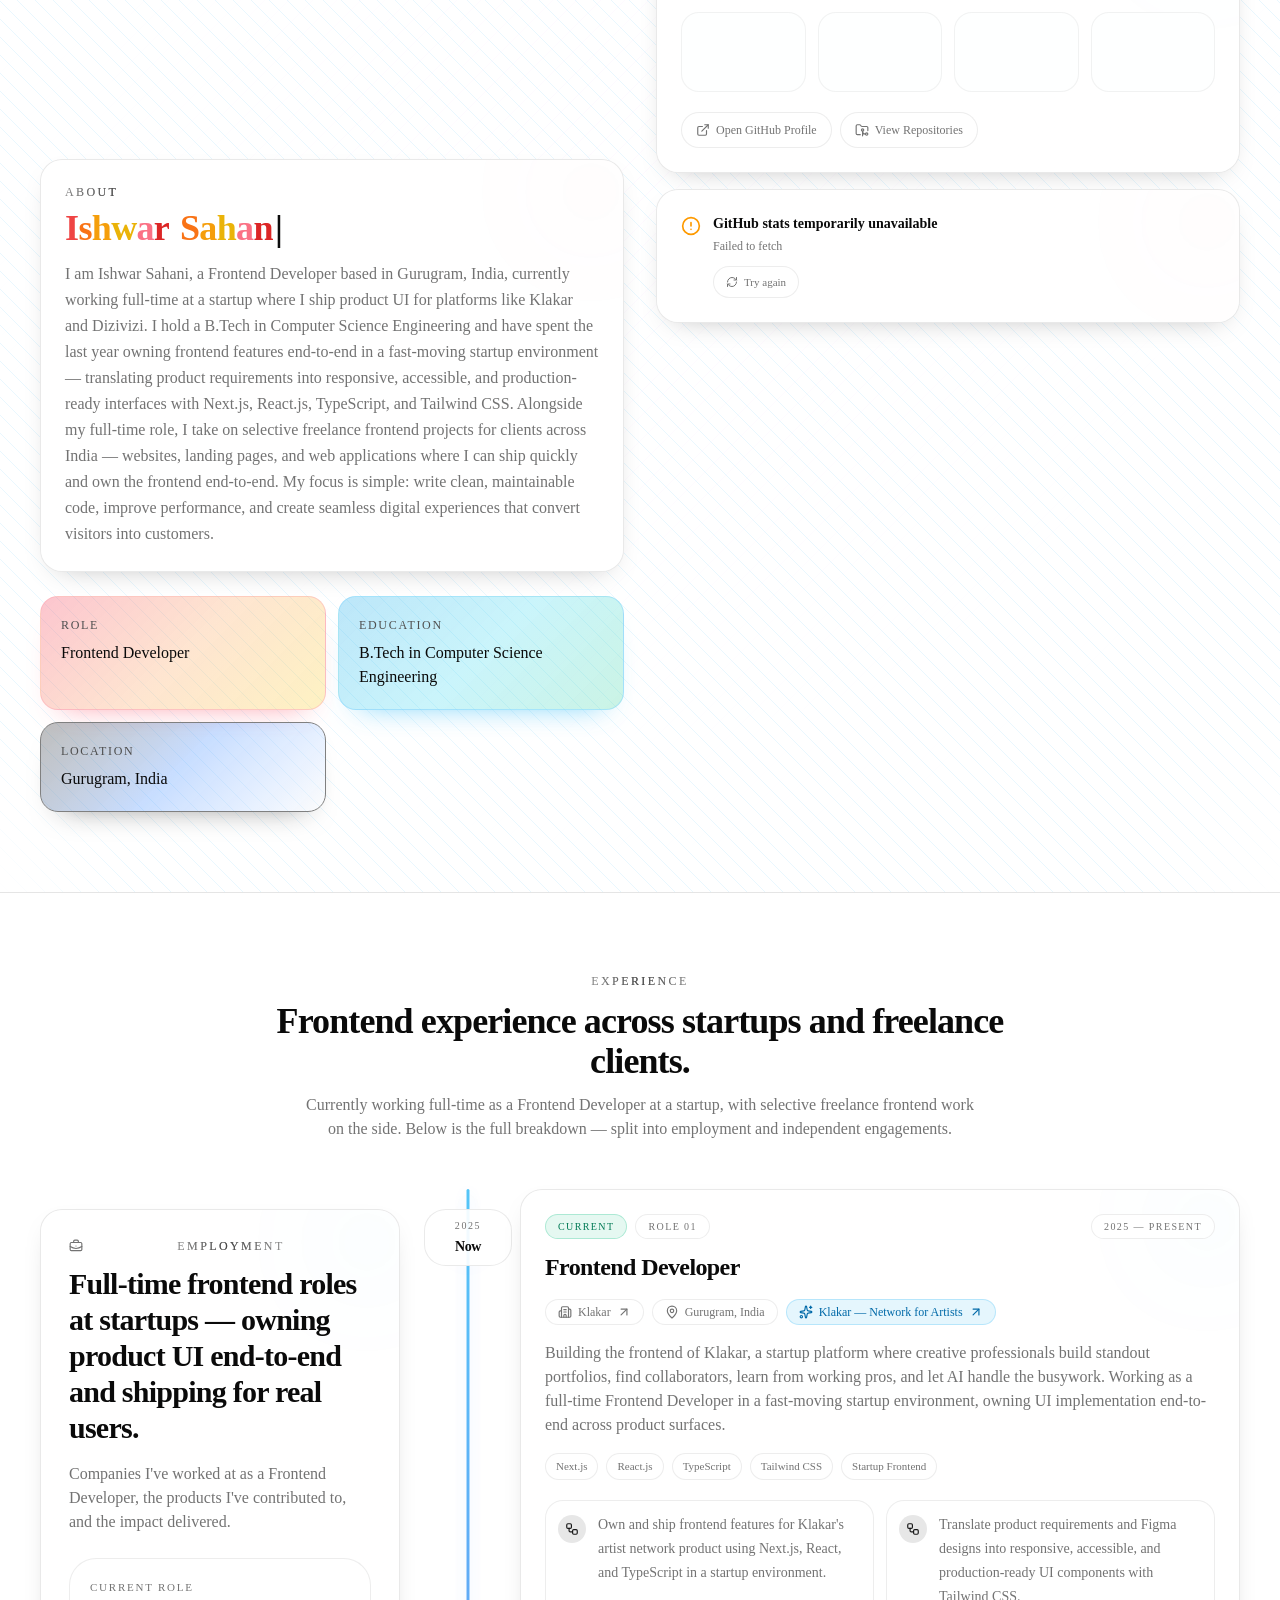
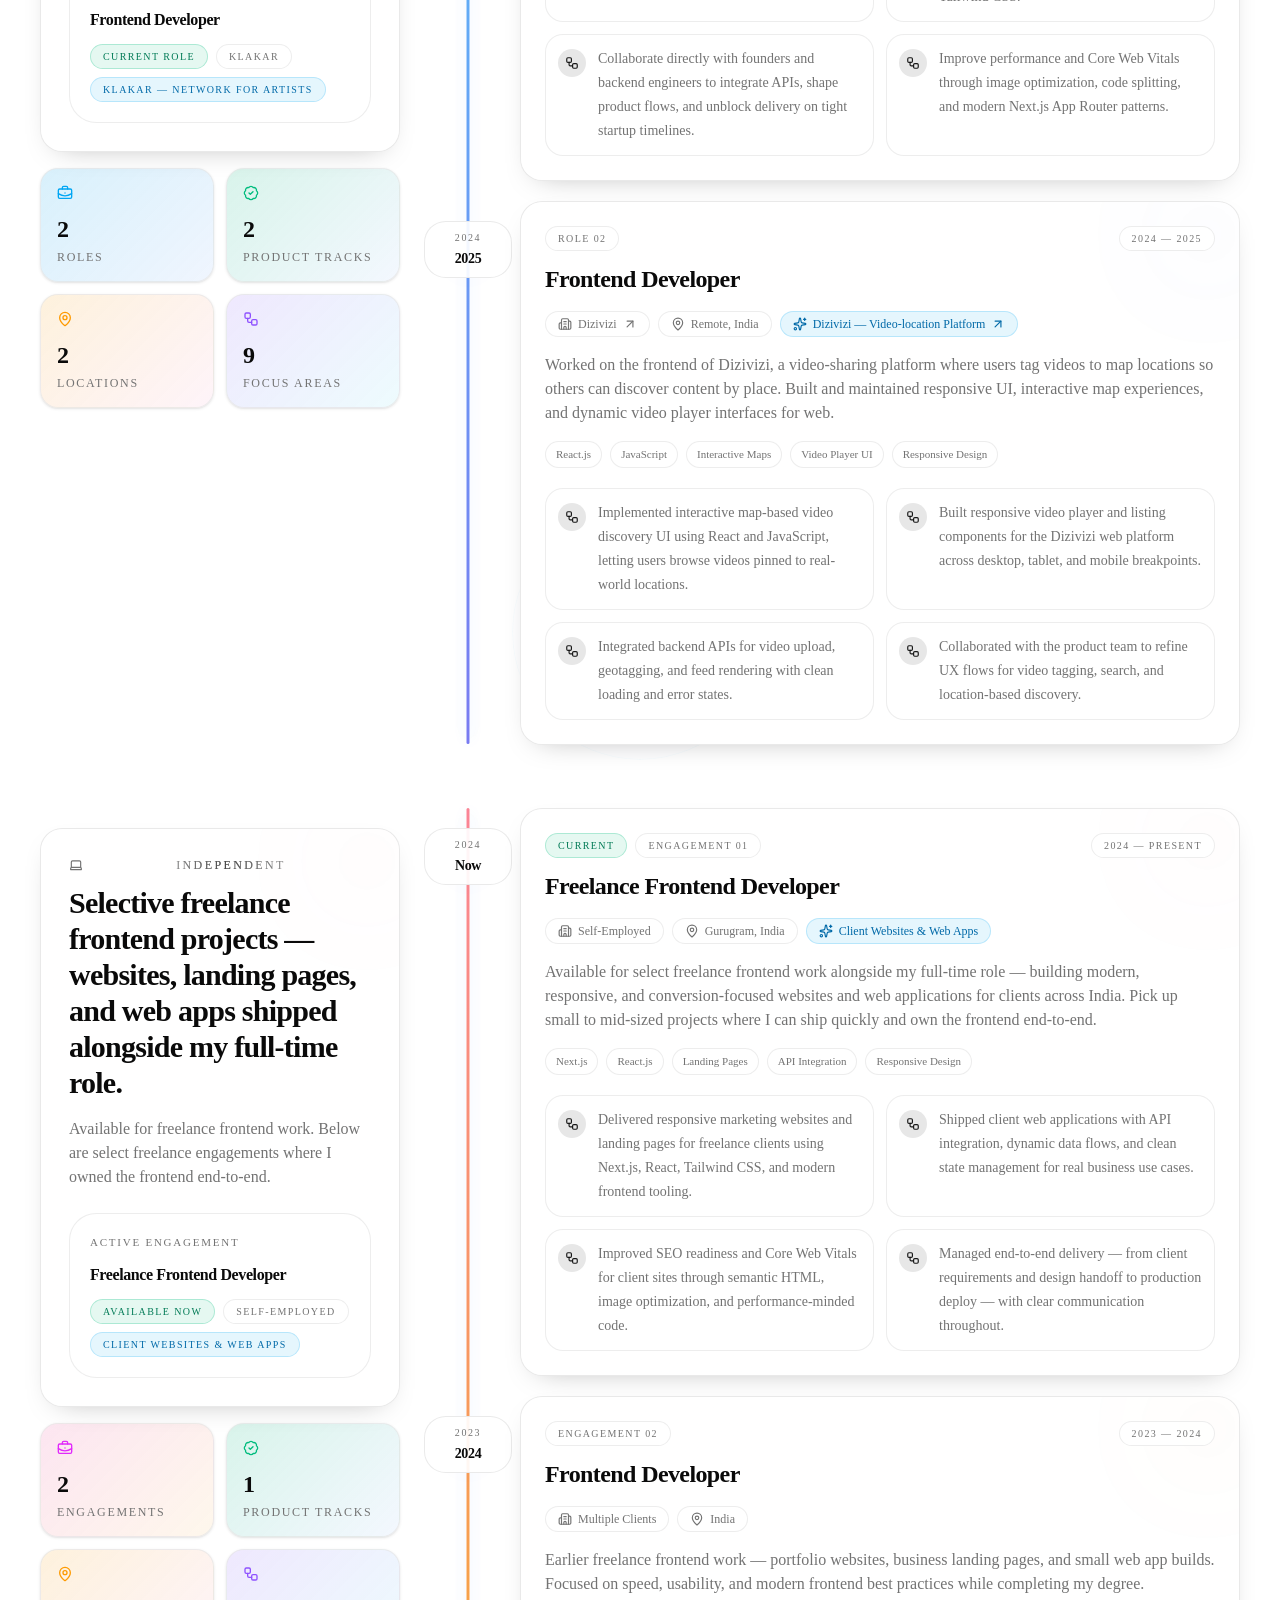
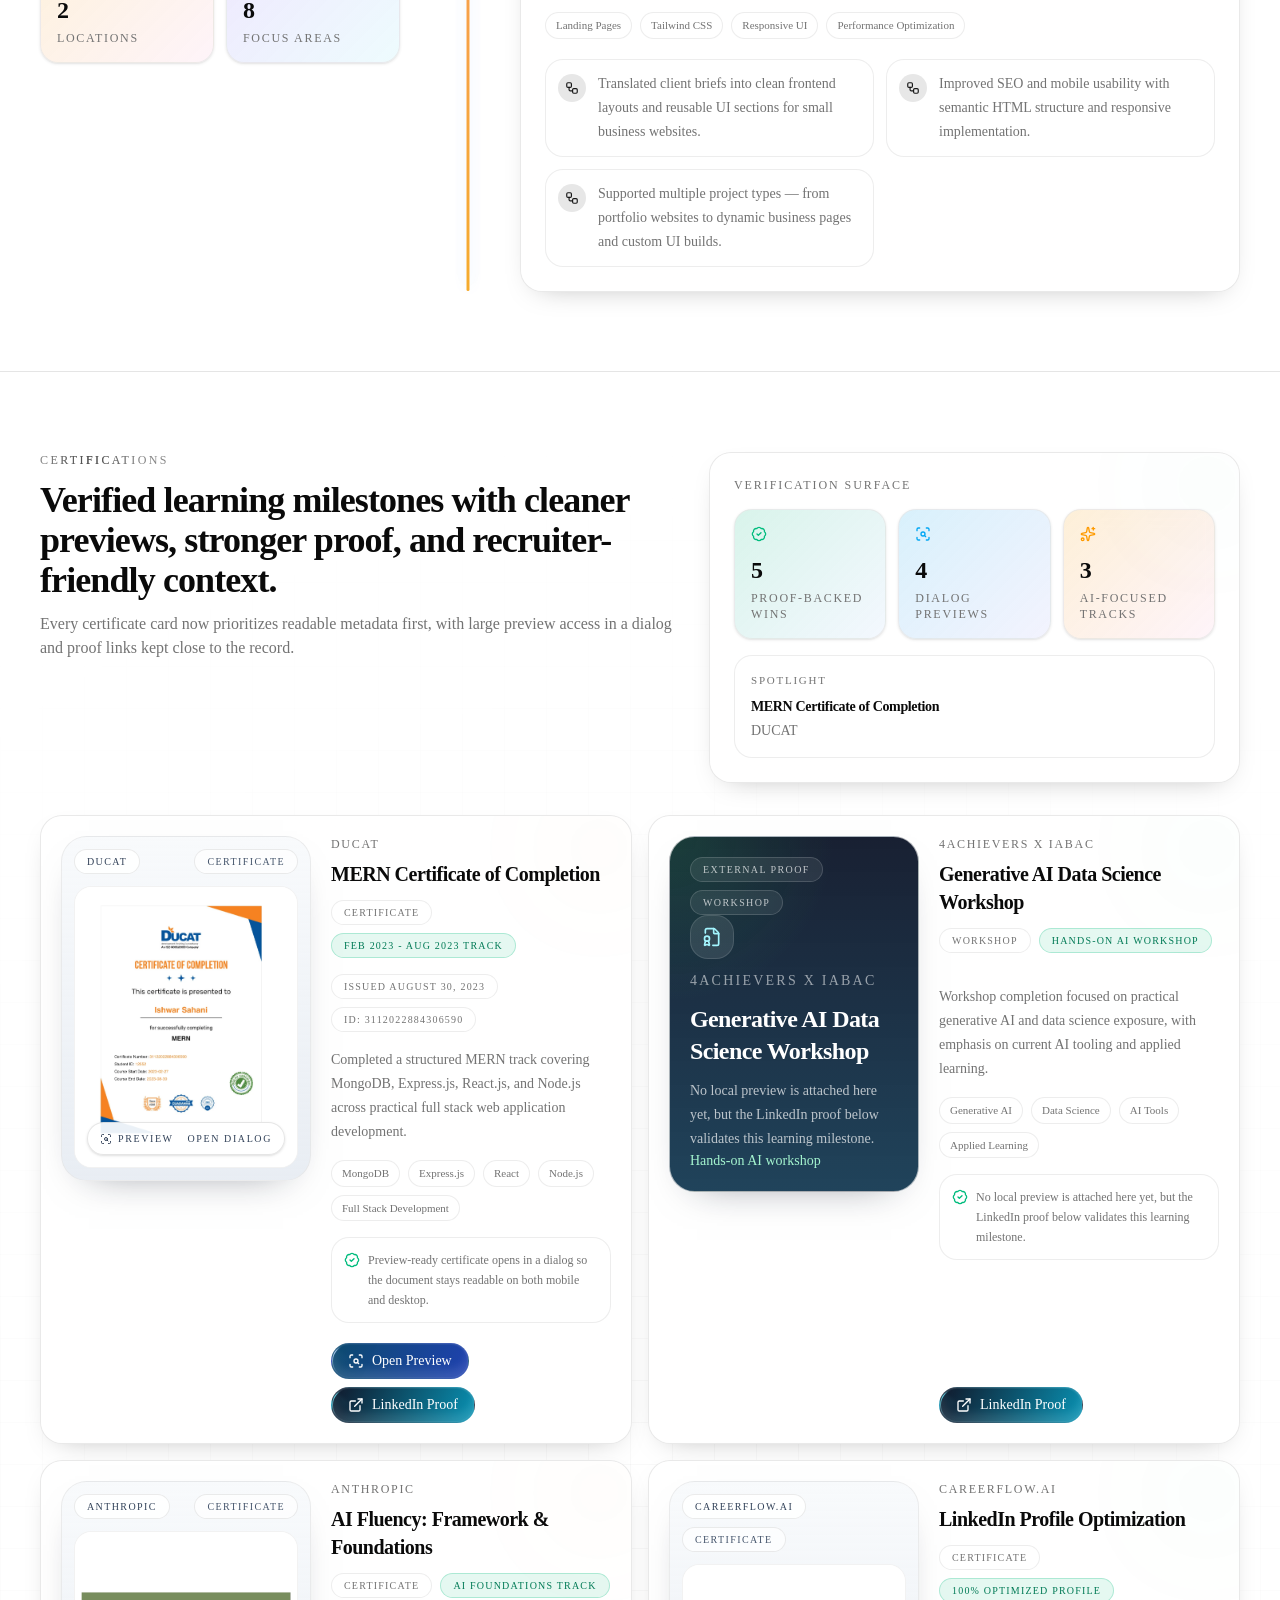
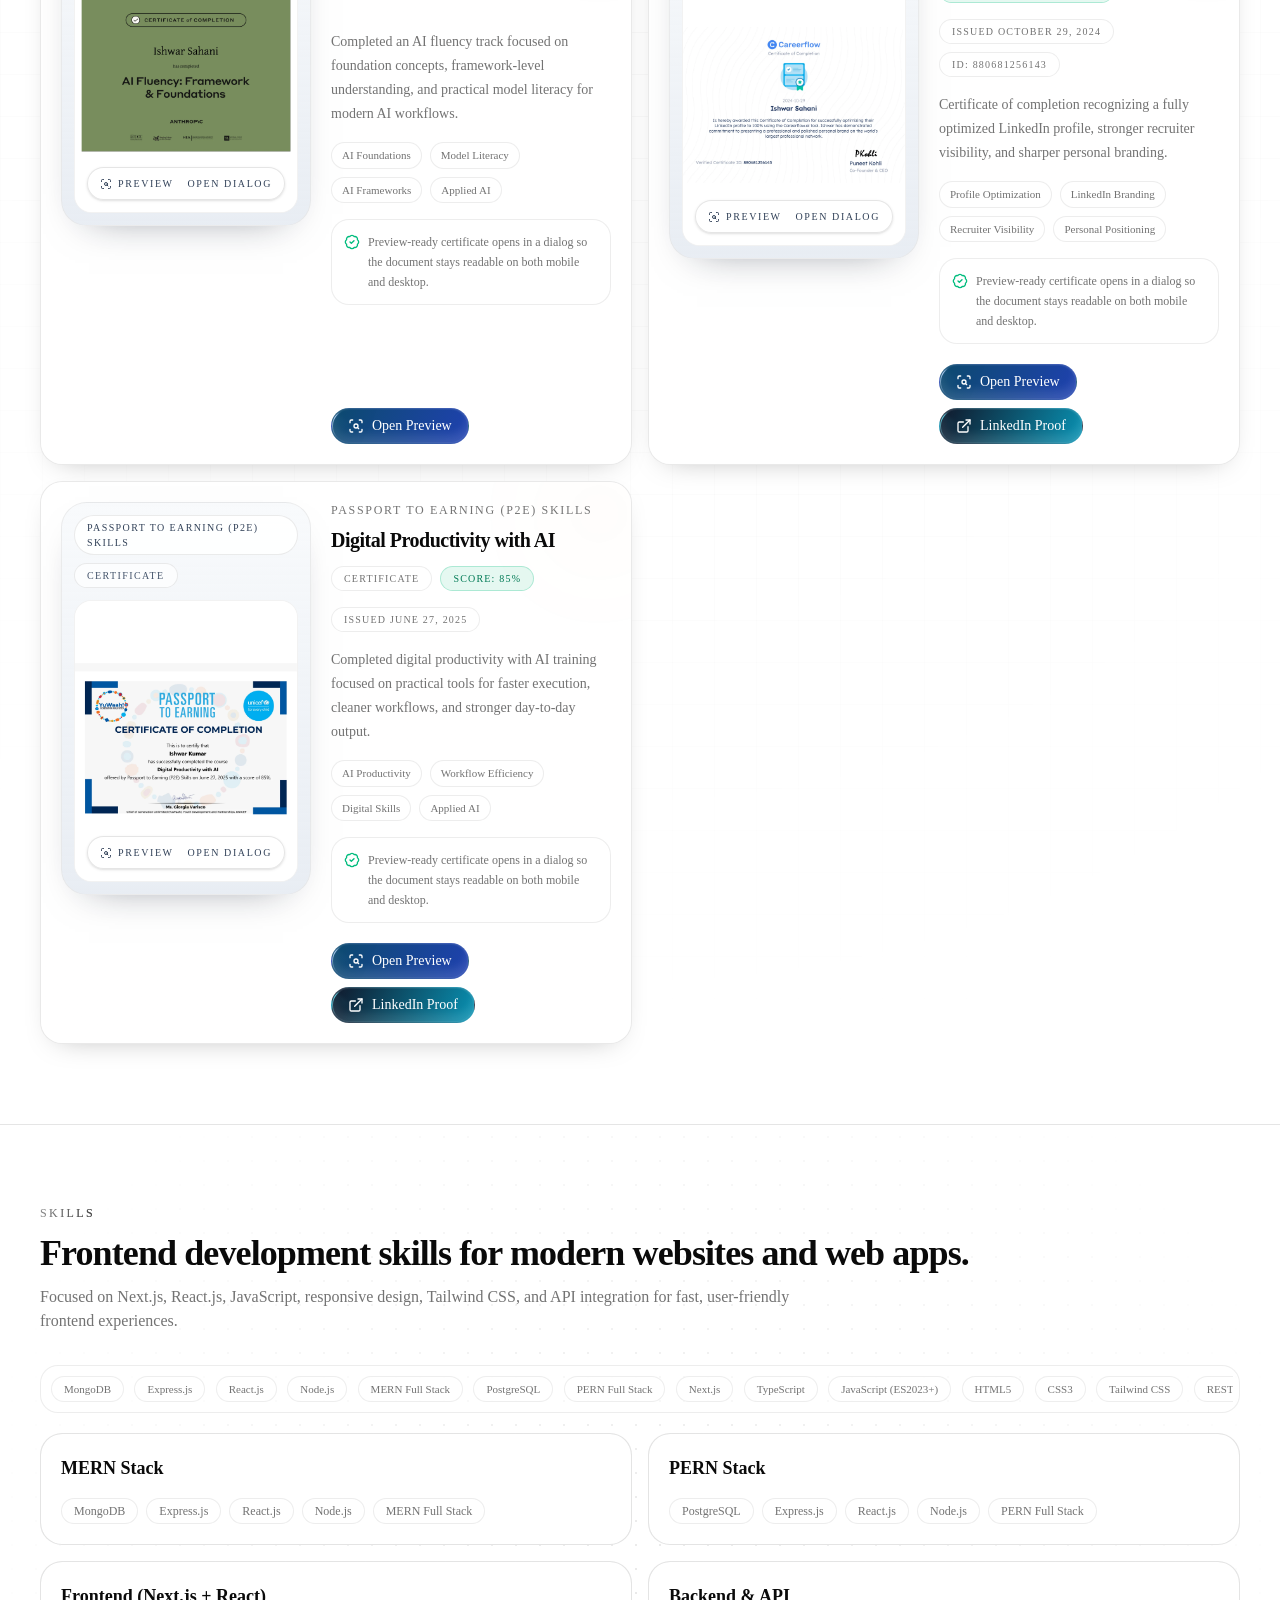
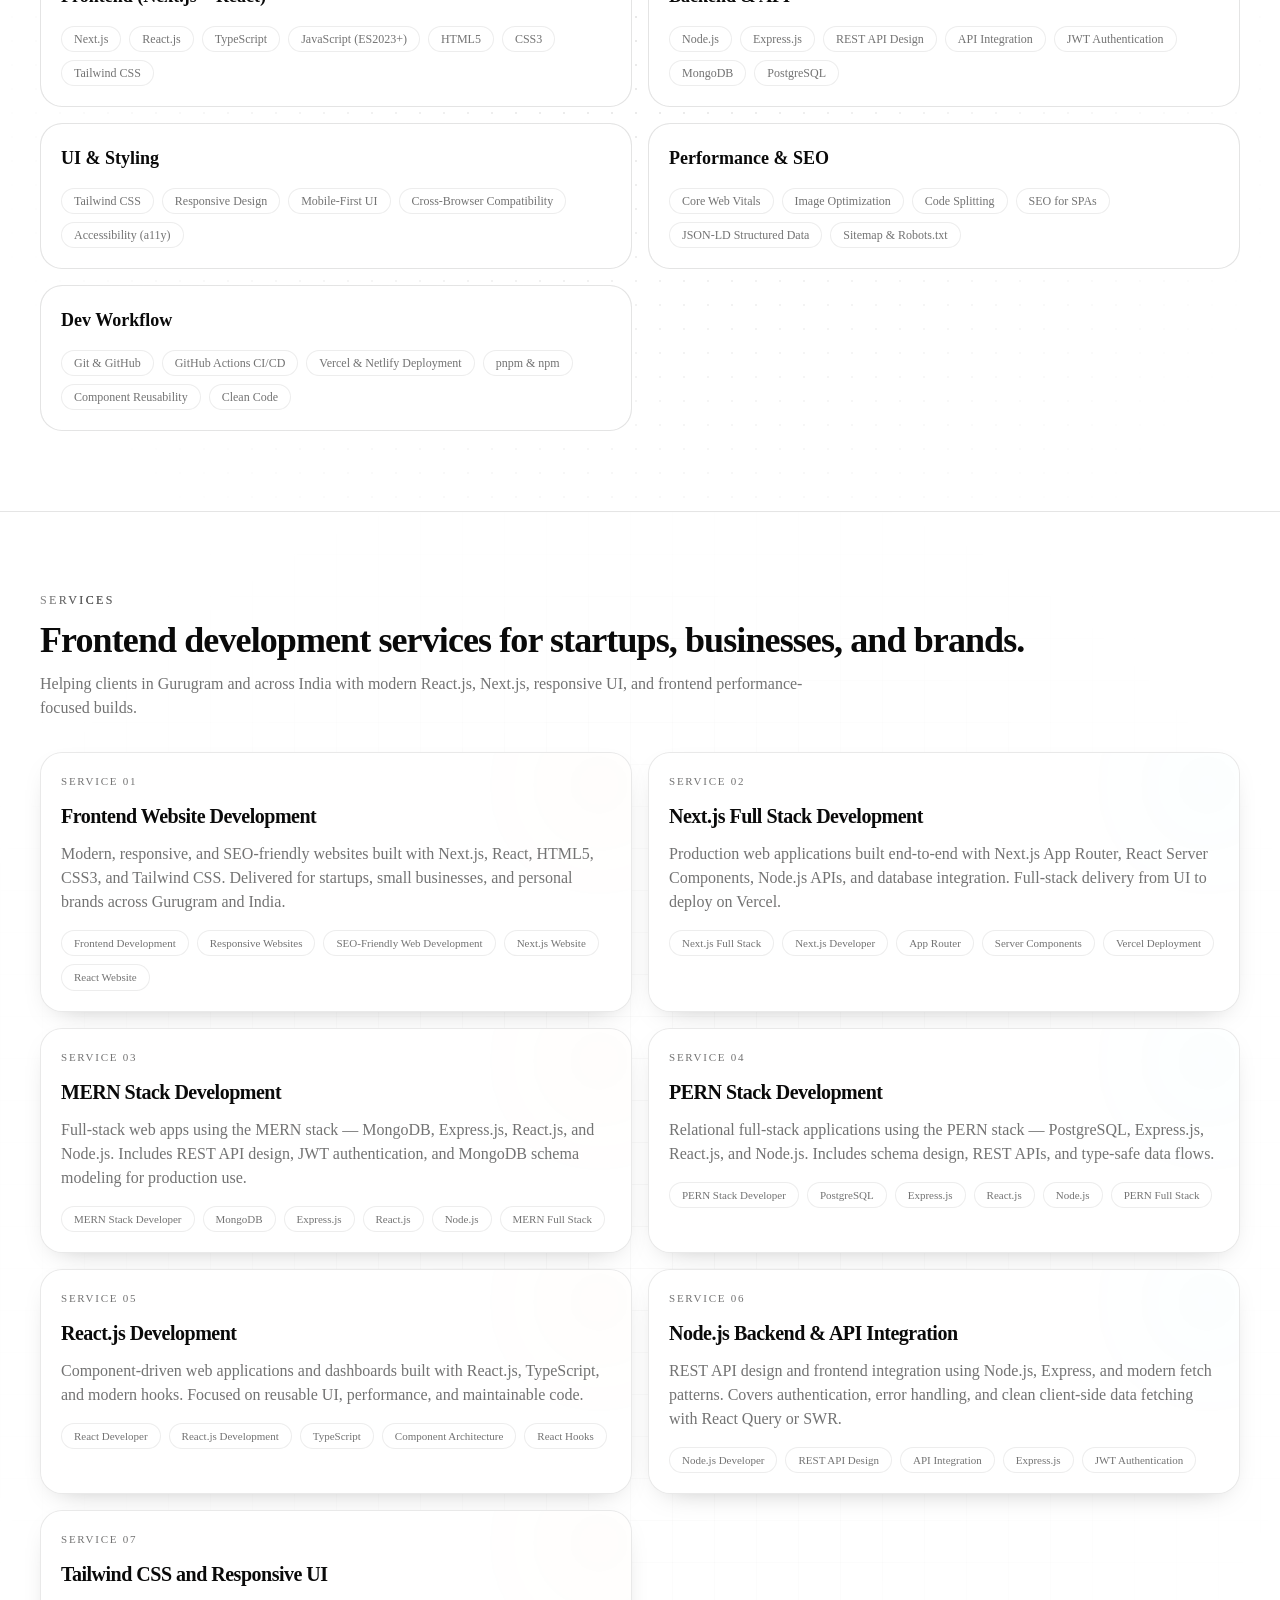
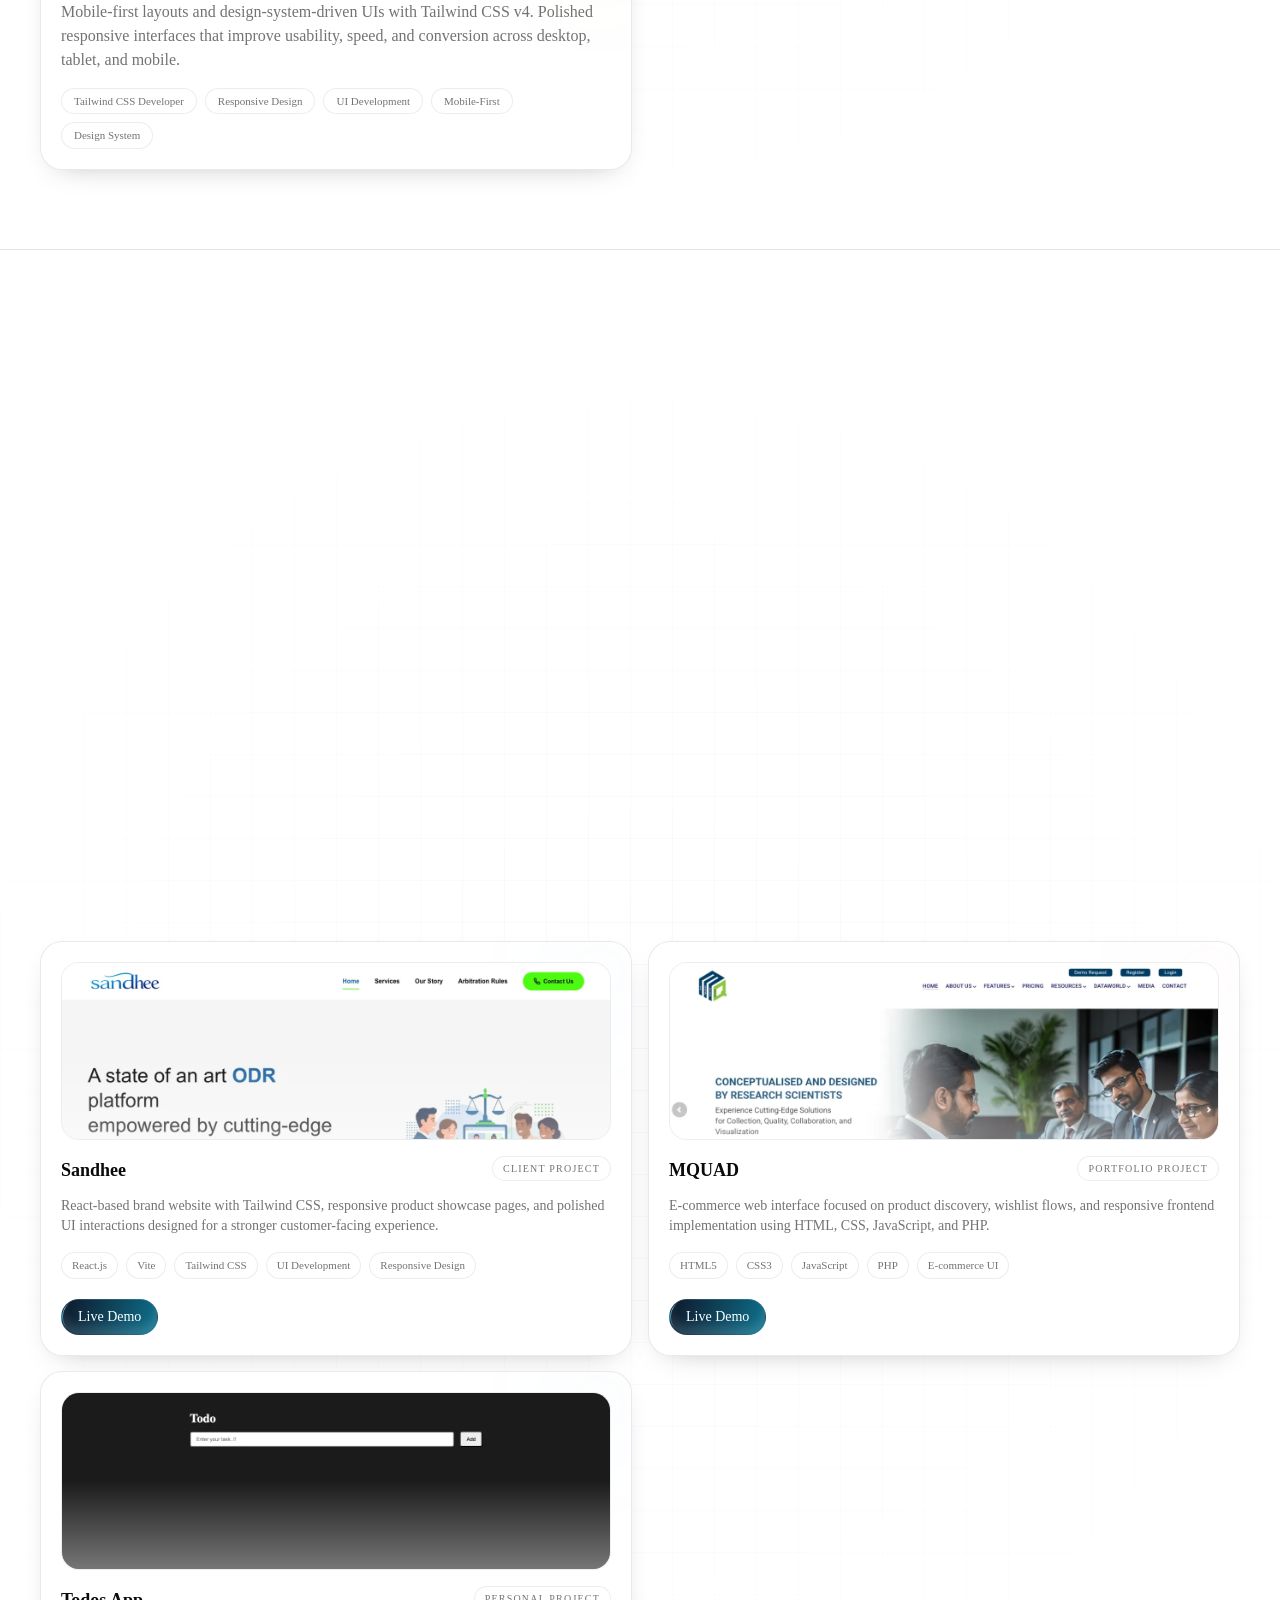
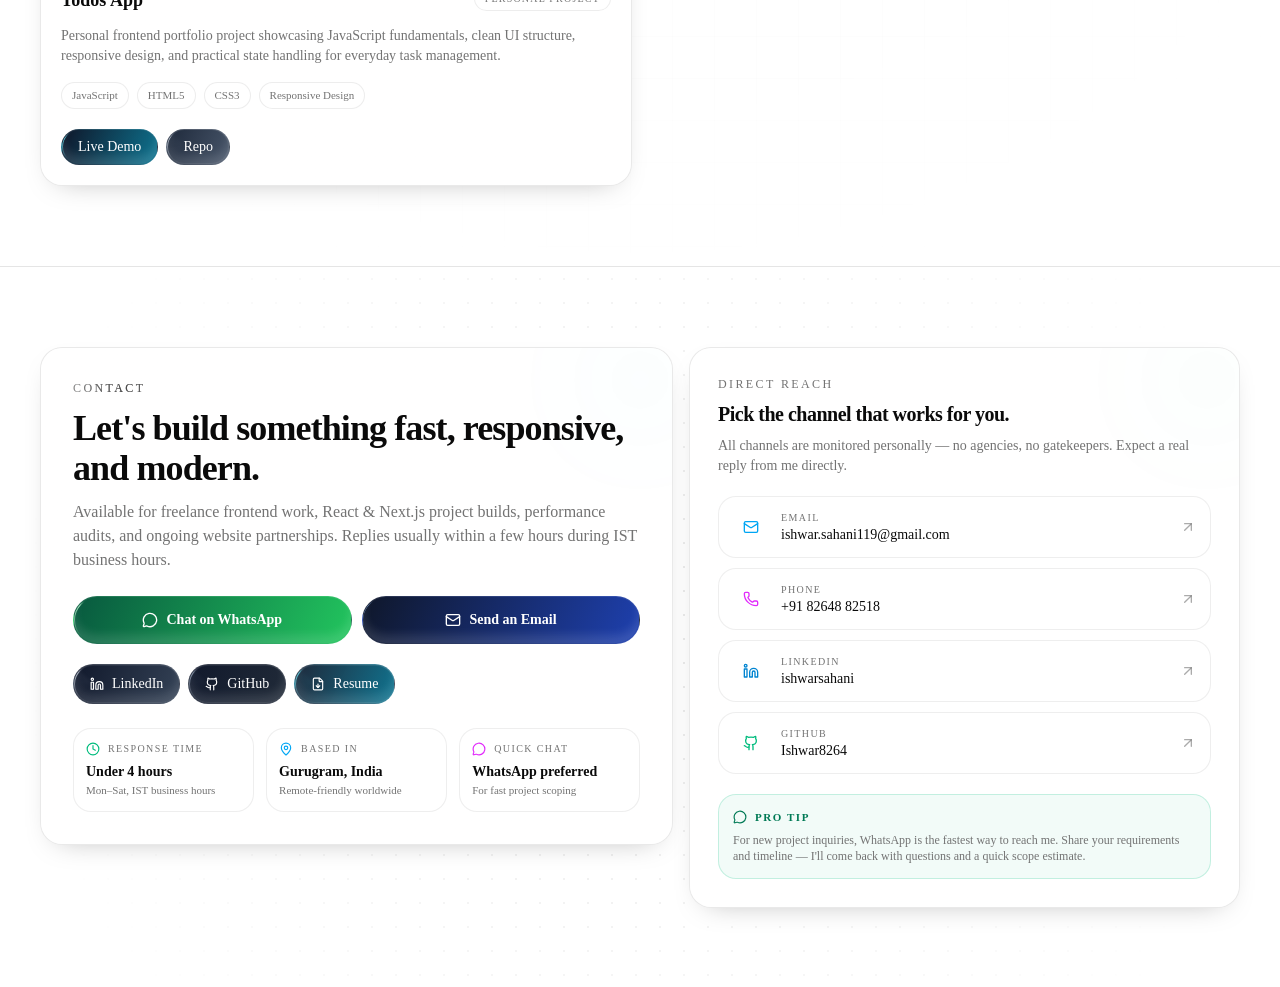
